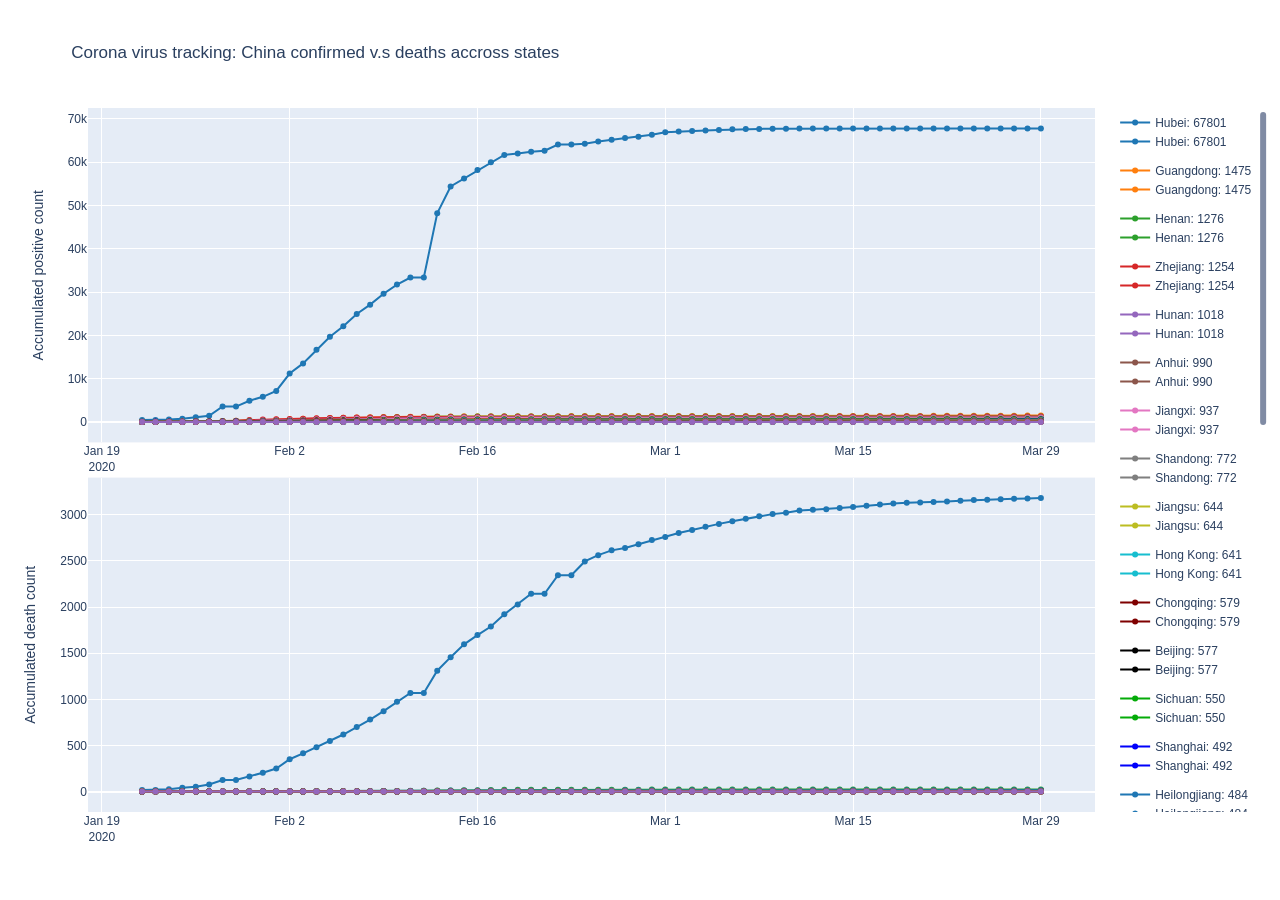
==== corona_china.html @ 97703d52 "New figures" ====
<html>
<head><meta charset="utf-8" /></head>
<body>
    <div>
        
                <script type="text/javascript">window.PlotlyConfig = {MathJaxConfig: 'local'};</script>
        <script type="text/javascript">/**
* plotly.js v1.52.2
* Copyright 2012-2020, Plotly, Inc.
* All rights reserved.
* Licensed under the MIT license
*/
!function(t){if("object"==typeof exports&&"undefined"!=typeof module)module.exports=t();else if("function"==typeof define&&define.amd)define([],t);else{("undefined"!=typeof window?window:"undefined"!=typeof global?global:"undefined"!=typeof self?self:this).Plotly=t()}}(function(){return function(){return function t(e,r,n){function a(o,s){if(!r[o]){if(!e[o]){var l="function"==typeof require&&require;if(!s&&l)return l(o,!0);if(i)return i(o,!0);var c=new Error("Cannot find module '"+o+"'");throw c.code="MODULE_NOT_FOUND",c}var u=r[o]={exports:{}};e[o][0].call(u.exports,function(t){return a(e[o][1][t]||t)},u,u.exports,t,e,r,n)}return r[o].exports}for(var i="function"==typeof require&&require,o=0;o<n.length;o++)a(n[o]);return a}}()({1:[function(t,e,r){"use strict";var n=t("../src/lib"),a={"X,X div":"direction:ltr;font-family:'Open Sans', verdana, arial, sans-serif;margin:0;padding:0;","X input,X button":"font-family:'Open Sans', verdana, arial, sans-serif;","X input:focus,X button:focus":"outline:none;","X a":"text-decoration:none;","X a:hover":"text-decoration:none;","X .crisp":"shape-rendering:crispEdges;","X .user-select-none":"-webkit-user-select:none;-moz-user-select:none;-ms-user-select:none;-o-user-select:none;user-select:none;","X svg":"overflow:hidden;","X svg a":"fill:#447adb;","X svg a:hover":"fill:#3c6dc5;","X .main-svg":"position:absolute;top:0;left:0;pointer-events:none;","X .main-svg .draglayer":"pointer-events:all;","X .cursor-default":"cursor:default;","X .cursor-pointer":"cursor:pointer;","X .cursor-crosshair":"cursor:crosshair;","X .cursor-move":"cursor:move;","X .cursor-col-resize":"cursor:col-resize;","X .cursor-row-resize":"cursor:row-resize;","X .cursor-ns-resize":"cursor:ns-resize;","X .cursor-ew-resize":"cursor:ew-resize;","X .cursor-sw-resize":"cursor:sw-resize;","X .cursor-s-resize":"cursor:s-resize;","X .cursor-se-resize":"cursor:se-resize;","X .cursor-w-resize":"cursor:w-resize;","X .cursor-e-resize":"cursor:e-resize;","X .cursor-nw-resize":"cursor:nw-resize;","X .cursor-n-resize":"cursor:n-resize;","X .cursor-ne-resize":"cursor:ne-resize;","X .cursor-grab":"cursor:-webkit-grab;cursor:grab;","X .modebar":"position:absolute;top:2px;right:2px;","X .ease-bg":"-webkit-transition:background-color 0.3s ease 0s;-moz-transition:background-color 0.3s ease 0s;-ms-transition:background-color 0.3s ease 0s;-o-transition:background-color 0.3s ease 0s;transition:background-color 0.3s ease 0s;","X .modebar--hover>:not(.watermark)":"opacity:0;-webkit-transition:opacity 0.3s ease 0s;-moz-transition:opacity 0.3s ease 0s;-ms-transition:opacity 0.3s ease 0s;-o-transition:opacity 0.3s ease 0s;transition:opacity 0.3s ease 0s;","X:hover .modebar--hover .modebar-group":"opacity:1;","X .modebar-group":"float:left;display:inline-block;box-sizing:border-box;padding-left:8px;position:relative;vertical-align:middle;white-space:nowrap;","X .modebar-btn":"position:relative;font-size:16px;padding:3px 4px;height:22px;cursor:pointer;line-height:normal;box-sizing:border-box;","X .modebar-btn svg":"position:relative;top:2px;","X .modebar.vertical":"display:flex;flex-direction:column;flex-wrap:wrap;align-content:flex-end;max-height:100%;","X .modebar.vertical svg":"top:-1px;","X .modebar.vertical .modebar-group":"display:block;float:none;padding-left:0px;padding-bottom:8px;","X .modebar.vertical .modebar-group .modebar-btn":"display:block;text-align:center;","X [data-title]:before,X [data-title]:after":"position:absolute;-webkit-transform:translate3d(0, 0, 0);-moz-transform:translate3d(0, 0, 0);-ms-transform:translate3d(0, 0, 0);-o-transform:translate3d(0, 0, 0);transform:translate3d(0, 0, 0);display:none;opacity:0;z-index:1001;pointer-events:none;top:110%;right:50%;","X [data-title]:hover:before,X [data-title]:hover:after":"display:block;opacity:1;","X [data-title]:before":"content:'';position:absolute;background:transparent;border:6px solid transparent;z-index:1002;margin-top:-12px;border-bottom-color:#69738a;margin-right:-6px;","X [data-title]:after":"content:attr(data-title);background:#69738a;color:white;padding:8px 10px;font-size:12px;line-height:12px;white-space:nowrap;margin-right:-18px;border-radius:2px;","X .vertical [data-title]:before,X .vertical [data-title]:after":"top:0%;right:200%;","X .vertical [data-title]:before":"border:6px solid transparent;border-left-color:#69738a;margin-top:8px;margin-right:-30px;","X .select-outline":"fill:none;stroke-width:1;shape-rendering:crispEdges;","X .select-outline-1":"stroke:white;","X .select-outline-2":"stroke:black;stroke-dasharray:2px 2px;",Y:"font-family:'Open Sans';position:fixed;top:50px;right:20px;z-index:10000;font-size:10pt;max-width:180px;","Y p":"margin:0;","Y .notifier-note":"min-width:180px;max-width:250px;border:1px solid #fff;z-index:3000;margin:0;background-color:#8c97af;background-color:rgba(140,151,175,0.9);color:#fff;padding:10px;overflow-wrap:break-word;word-wrap:break-word;-ms-hyphens:auto;-webkit-hyphens:auto;hyphens:auto;","Y .notifier-close":"color:#fff;opacity:0.8;float:right;padding:0 5px;background:none;border:none;font-size:20px;font-weight:bold;line-height:20px;","Y .notifier-close:hover":"color:#444;text-decoration:none;cursor:pointer;"};for(var i in a){var o=i.replace(/^,/," ,").replace(/X/g,".js-plotly-plot .plotly").replace(/Y/g,".plotly-notifier");n.addStyleRule(o,a[i])}},{"../src/lib":717}],2:[function(t,e,r){"use strict";e.exports=t("../src/transforms/aggregate")},{"../src/transforms/aggregate":1297}],3:[function(t,e,r){"use strict";e.exports=t("../src/traces/bar")},{"../src/traces/bar":864}],4:[function(t,e,r){"use strict";e.exports=t("../src/traces/barpolar")},{"../src/traces/barpolar":877}],5:[function(t,e,r){"use strict";e.exports=t("../src/traces/box")},{"../src/traces/box":887}],6:[function(t,e,r){"use strict";e.exports=t("../src/components/calendars")},{"../src/components/calendars":590}],7:[function(t,e,r){"use strict";e.exports=t("../src/traces/candlestick")},{"../src/traces/candlestick":896}],8:[function(t,e,r){"use strict";e.exports=t("../src/traces/carpet")},{"../src/traces/carpet":915}],9:[function(t,e,r){"use strict";e.exports=t("../src/traces/choropleth")},{"../src/traces/choropleth":929}],10:[function(t,e,r){"use strict";e.exports=t("../src/traces/choroplethmapbox")},{"../src/traces/choroplethmapbox":936}],11:[function(t,e,r){"use strict";e.exports=t("../src/traces/cone")},{"../src/traces/cone":942}],12:[function(t,e,r){"use strict";e.exports=t("../src/traces/contour")},{"../src/traces/contour":957}],13:[function(t,e,r){"use strict";e.exports=t("../src/traces/contourcarpet")},{"../src/traces/contourcarpet":968}],14:[function(t,e,r){"use strict";e.exports=t("../src/core")},{"../src/core":695}],15:[function(t,e,r){"use strict";e.exports=t("../src/traces/densitymapbox")},{"../src/traces/densitymapbox":976}],16:[function(t,e,r){"use strict";e.exports=t("../src/transforms/filter")},{"../src/transforms/filter":1298}],17:[function(t,e,r){"use strict";e.exports=t("../src/traces/funnel")},{"../src/traces/funnel":986}],18:[function(t,e,r){"use strict";e.exports=t("../src/traces/funnelarea")},{"../src/traces/funnelarea":995}],19:[function(t,e,r){"use strict";e.exports=t("../src/transforms/groupby")},{"../src/transforms/groupby":1299}],20:[function(t,e,r){"use strict";e.exports=t("../src/traces/heatmap")},{"../src/traces/heatmap":1008}],21:[function(t,e,r){"use strict";e.exports=t("../src/traces/heatmapgl")},{"../src/traces/heatmapgl":1017}],22:[function(t,e,r){"use strict";e.exports=t("../src/traces/histogram")},{"../src/traces/histogram":1029}],23:[function(t,e,r){"use strict";e.exports=t("../src/traces/histogram2d")},{"../src/traces/histogram2d":1035}],24:[function(t,e,r){"use strict";e.exports=t("../src/traces/histogram2dcontour")},{"../src/traces/histogram2dcontour":1039}],25:[function(t,e,r){"use strict";e.exports=t("../src/traces/image")},{"../src/traces/image":1046}],26:[function(t,e,r){"use strict";var n=t("./core");n.register([t("./bar"),t("./box"),t("./heatmap"),t("./histogram"),t("./histogram2d"),t("./histogram2dcontour"),t("./contour"),t("./scatterternary"),t("./violin"),t("./funnel"),t("./waterfall"),t("./image"),t("./pie"),t("./sunburst"),t("./treemap"),t("./funnelarea"),t("./scatter3d"),t("./surface"),t("./isosurface"),t("./volume"),t("./mesh3d"),t("./cone"),t("./streamtube"),t("./scattergeo"),t("./choropleth"),t("./scattergl"),t("./splom"),t("./pointcloud"),t("./heatmapgl"),t("./parcoords"),t("./parcats"),t("./scattermapbox"),t("./choroplethmapbox"),t("./densitymapbox"),t("./sankey"),t("./indicator"),t("./table"),t("./carpet"),t("./scattercarpet"),t("./contourcarpet"),t("./ohlc"),t("./candlestick"),t("./scatterpolar"),t("./scatterpolargl"),t("./barpolar")]),n.register([t("./aggregate"),t("./filter"),t("./groupby"),t("./sort")]),n.register([t("./calendars")]),e.exports=n},{"./aggregate":2,"./bar":3,"./barpolar":4,"./box":5,"./calendars":6,"./candlestick":7,"./carpet":8,"./choropleth":9,"./choroplethmapbox":10,"./cone":11,"./contour":12,"./contourcarpet":13,"./core":14,"./densitymapbox":15,"./filter":16,"./funnel":17,"./funnelarea":18,"./groupby":19,"./heatmap":20,"./heatmapgl":21,"./histogram":22,"./histogram2d":23,"./histogram2dcontour":24,"./image":25,"./indicator":27,"./isosurface":28,"./mesh3d":29,"./ohlc":30,"./parcats":31,"./parcoords":32,"./pie":33,"./pointcloud":34,"./sankey":35,"./scatter3d":36,"./scattercarpet":37,"./scattergeo":38,"./scattergl":39,"./scattermapbox":40,"./scatterpolar":41,"./scatterpolargl":42,"./scatterternary":43,"./sort":44,"./splom":45,"./streamtube":46,"./sunburst":47,"./surface":48,"./table":49,"./treemap":50,"./violin":51,"./volume":52,"./waterfall":53}],27:[function(t,e,r){"use strict";e.exports=t("../src/traces/indicator")},{"../src/traces/indicator":1054}],28:[function(t,e,r){"use strict";e.exports=t("../src/traces/isosurface")},{"../src/traces/isosurface":1060}],29:[function(t,e,r){"use strict";e.exports=t("../src/traces/mesh3d")},{"../src/traces/mesh3d":1065}],30:[function(t,e,r){"use strict";e.exports=t("../src/traces/ohlc")},{"../src/traces/ohlc":1070}],31:[function(t,e,r){"use strict";e.exports=t("../src/traces/parcats")},{"../src/traces/parcats":1079}],32:[function(t,e,r){"use strict";e.exports=t("../src/traces/parcoords")},{"../src/traces/parcoords":1089}],33:[function(t,e,r){"use strict";e.exports=t("../src/traces/pie")},{"../src/traces/pie":1100}],34:[function(t,e,r){"use strict";e.exports=t("../src/traces/pointcloud")},{"../src/traces/pointcloud":1109}],35:[function(t,e,r){"use strict";e.exports=t("../src/traces/sankey")},{"../src/traces/sankey":1115}],36:[function(t,e,r){"use strict";e.exports=t("../src/traces/scatter3d")},{"../src/traces/scatter3d":1152}],37:[function(t,e,r){"use strict";e.exports=t("../src/traces/scattercarpet")},{"../src/traces/scattercarpet":1159}],38:[function(t,e,r){"use strict";e.exports=t("../src/traces/scattergeo")},{"../src/traces/scattergeo":1167}],39:[function(t,e,r){"use strict";e.exports=t("../src/traces/scattergl")},{"../src/traces/scattergl":1180}],40:[function(t,e,r){"use strict";e.exports=t("../src/traces/scattermapbox")},{"../src/traces/scattermapbox":1190}],41:[function(t,e,r){"use strict";e.exports=t("../src/traces/scatterpolar")},{"../src/traces/scatterpolar":1198}],42:[function(t,e,r){"use strict";e.exports=t("../src/traces/scatterpolargl")},{"../src/traces/scatterpolargl":1205}],43:[function(t,e,r){"use strict";e.exports=t("../src/traces/scatterternary")},{"../src/traces/scatterternary":1213}],44:[function(t,e,r){"use strict";e.exports=t("../src/transforms/sort")},{"../src/transforms/sort":1301}],45:[function(t,e,r){"use strict";e.exports=t("../src/traces/splom")},{"../src/traces/splom":1222}],46:[function(t,e,r){"use strict";e.exports=t("../src/traces/streamtube")},{"../src/traces/streamtube":1230}],47:[function(t,e,r){"use strict";e.exports=t("../src/traces/sunburst")},{"../src/traces/sunburst":1238}],48:[function(t,e,r){"use strict";e.exports=t("../src/traces/surface")},{"../src/traces/surface":1247}],49:[function(t,e,r){"use strict";e.exports=t("../src/traces/table")},{"../src/traces/table":1255}],50:[function(t,e,r){"use strict";e.exports=t("../src/traces/treemap")},{"../src/traces/treemap":1264}],51:[function(t,e,r){"use strict";e.exports=t("../src/traces/violin")},{"../src/traces/violin":1276}],52:[function(t,e,r){"use strict";e.exports=t("../src/traces/volume")},{"../src/traces/volume":1284}],53:[function(t,e,r){"use strict";e.exports=t("../src/traces/waterfall")},{"../src/traces/waterfall":1292}],54:[function(t,e,r){"use strict";e.exports=function(t){var e=(t=t||{}).eye||[0,0,1],r=t.center||[0,0,0],s=t.up||[0,1,0],l=t.distanceLimits||[0,1/0],c=t.mode||"turntable",u=n(),h=a(),f=i();return u.setDistanceLimits(l[0],l[1]),u.lookAt(0,e,r,s),h.setDistanceLimits(l[0],l[1]),h.lookAt(0,e,r,s),f.setDistanceLimits(l[0],l[1]),f.lookAt(0,e,r,s),new o({turntable:u,orbit:h,matrix:f},c)};var n=t("turntable-camera-controller"),a=t("orbit-camera-controller"),i=t("matrix-camera-controller");function o(t,e){this._controllerNames=Object.keys(t),this._controllerList=this._controllerNames.map(function(e){return t[e]}),this._mode=e,this._active=t[e],this._active||(this._mode="turntable",this._active=t.turntable),this.modes=this._controllerNames,this.computedMatrix=this._active.computedMatrix,this.computedEye=this._active.computedEye,this.computedUp=this._active.computedUp,this.computedCenter=this._active.computedCenter,this.computedRadius=this._active.computedRadius}var s=o.prototype;[["flush",1],["idle",1],["lookAt",4],["rotate",4],["pan",4],["translate",4],["setMatrix",2],["setDistanceLimits",2],["setDistance",2]].forEach(function(t){for(var e=t[0],r=[],n=0;n<t[1];++n)r.push("a"+n);var a="var cc=this._controllerList;for(var i=0;i<cc.length;++i){cc[i]."+t[0]+"("+r.join()+")}";s[e]=Function.apply(null,r.concat(a))}),s.recalcMatrix=function(t){this._active.recalcMatrix(t)},s.getDistance=function(t){return this._active.getDistance(t)},s.getDistanceLimits=function(t){return this._active.getDistanceLimits(t)},s.lastT=function(){return this._active.lastT()},s.setMode=function(t){if(t!==this._mode){var e=this._controllerNames.indexOf(t);if(!(e<0)){var r=this._active,n=this._controllerList[e],a=Math.max(r.lastT(),n.lastT());r.recalcMatrix(a),n.setMatrix(a,r.computedMatrix),this._active=n,this._mode=t,this.computedMatrix=this._active.computedMatrix,this.computedEye=this._active.computedEye,this.computedUp=this._active.computedUp,this.computedCenter=this._active.computedCenter,this.computedRadius=this._active.computedRadius}}},s.getMode=function(){return this._mode}},{"matrix-camera-controller":435,"orbit-camera-controller":458,"turntable-camera-controller":541}],55:[function(t,e,r){var n,a;n=this,a=function(t,e,r,n,a){"use strict";function i(t){return t.target.depth}function o(t,e){return t.sourceLinks.length?t.depth:e-1}function s(t){return function(){return t}}a=a&&a.hasOwnProperty("default")?a.default:a;var l="function"==typeof Symbol&&"symbol"==typeof Symbol.iterator?function(t){return typeof t}:function(t){return t&&"function"==typeof Symbol&&t.constructor===Symbol&&t!==Symbol.prototype?"symbol":typeof t};function c(t,e){return h(t.source,e.source)||t.index-e.index}function u(t,e){return h(t.target,e.target)||t.index-e.index}function h(t,e){return t.partOfCycle===e.partOfCycle?t.y0-e.y0:"top"===t.circularLinkType||"bottom"===e.circularLinkType?-1:1}function f(t){return t.value}function p(t){return(t.y0+t.y1)/2}function d(t){return p(t.source)}function g(t){return p(t.target)}function v(t){return t.index}function m(t){return t.nodes}function y(t){return t.links}function x(t,e){var r=t.get(e);if(!r)throw new Error("missing: "+e);return r}function b(t,e){return e(t)}var _=25,w=10,k=.3;function T(t,e){var r=0,n=0;t.links.forEach(function(a){a.circular&&(a.source.circularLinkType||a.target.circularLinkType?a.circularLinkType=a.source.circularLinkType?a.source.circularLinkType:a.target.circularLinkType:a.circularLinkType=r<n?"top":"bottom","top"==a.circularLinkType?r+=1:n+=1,t.nodes.forEach(function(t){b(t,e)!=b(a.source,e)&&b(t,e)!=b(a.target,e)||(t.circularLinkType=a.circularLinkType)}))}),t.links.forEach(function(t){t.circular&&(t.source.circularLinkType==t.target.circularLinkType&&(t.circularLinkType=t.source.circularLinkType),Y(t,e)&&(t.circularLinkType=t.source.circularLinkType))})}function M(t){var e=Math.abs(t.y1-t.y0),r=Math.abs(t.target.x0-t.source.x1);return Math.atan(r/e)}function A(t,e){var r=0;t.sourceLinks.forEach(function(t){r=t.circular&&!Y(t,e)?r+1:r});var n=0;return t.targetLinks.forEach(function(t){n=t.circular&&!Y(t,e)?n+1:n}),r+n}function S(t){var e=t.source.sourceLinks,r=0;e.forEach(function(t){r=t.circular?r+1:r});var n=t.target.targetLinks,a=0;return n.forEach(function(t){a=t.circular?a+1:a}),!(r>1||a>1)}function E(t,e,r){return t.sort(C),t.forEach(function(n,a){var i,o,s=0;if(Y(n,r)&&S(n))n.circularPathData.verticalBuffer=s+n.width/2;else{for(var l=0;l<a;l++)if(i=t[a],o=t[l],!(i.source.column<o.target.column||i.target.column>o.source.column)){var c=t[l].circularPathData.verticalBuffer+t[l].width/2+e;s=c>s?c:s}n.circularPathData.verticalBuffer=s+n.width/2}}),t}function L(t,r,a,i){var o=e.min(t.links,function(t){return t.source.y0});t.links.forEach(function(t){t.circular&&(t.circularPathData={})}),E(t.links.filter(function(t){return"top"==t.circularLinkType}),r,i),E(t.links.filter(function(t){return"bottom"==t.circularLinkType}),r,i),t.links.forEach(function(e){if(e.circular){if(e.circularPathData.arcRadius=e.width+w,e.circularPathData.leftNodeBuffer=5,e.circularPathData.rightNodeBuffer=5,e.circularPathData.sourceWidth=e.source.x1-e.source.x0,e.circularPathData.sourceX=e.source.x0+e.circularPathData.sourceWidth,e.circularPathData.targetX=e.target.x0,e.circularPathData.sourceY=e.y0,e.circularPathData.targetY=e.y1,Y(e,i)&&S(e))e.circularPathData.leftSmallArcRadius=w+e.width/2,e.circularPathData.leftLargeArcRadius=w+e.width/2,e.circularPathData.rightSmallArcRadius=w+e.width/2,e.circularPathData.rightLargeArcRadius=w+e.width/2,"bottom"==e.circularLinkType?(e.circularPathData.verticalFullExtent=e.source.y1+_+e.circularPathData.verticalBuffer,e.circularPathData.verticalLeftInnerExtent=e.circularPathData.verticalFullExtent-e.circularPathData.leftLargeArcRadius,e.circularPathData.verticalRightInnerExtent=e.circularPathData.verticalFullExtent-e.circularPathData.rightLargeArcRadius):(e.circularPathData.verticalFullExtent=e.source.y0-_-e.circularPathData.verticalBuffer,e.circularPathData.verticalLeftInnerExtent=e.circularPathData.verticalFullExtent+e.circularPathData.leftLargeArcRadius,e.circularPathData.verticalRightInnerExtent=e.circularPathData.verticalFullExtent+e.circularPathData.rightLargeArcRadius);else{var s=e.source.column,l=e.circularLinkType,c=t.links.filter(function(t){return t.source.column==s&&t.circularLinkType==l});"bottom"==e.circularLinkType?c.sort(O):c.sort(P);var u=0;c.forEach(function(t,n){t.circularLinkID==e.circularLinkID&&(e.circularPathData.leftSmallArcRadius=w+e.width/2+u,e.circularPathData.leftLargeArcRadius=w+e.width/2+n*r+u),u+=t.width}),s=e.target.column,c=t.links.filter(function(t){return t.target.column==s&&t.circularLinkType==l}),"bottom"==e.circularLinkType?c.sort(I):c.sort(z),u=0,c.forEach(function(t,n){t.circularLinkID==e.circularLinkID&&(e.circularPathData.rightSmallArcRadius=w+e.width/2+u,e.circularPathData.rightLargeArcRadius=w+e.width/2+n*r+u),u+=t.width}),"bottom"==e.circularLinkType?(e.circularPathData.verticalFullExtent=Math.max(a,e.source.y1,e.target.y1)+_+e.circularPathData.verticalBuffer,e.circularPathData.verticalLeftInnerExtent=e.circularPathData.verticalFullExtent-e.circularPathData.leftLargeArcRadius,e.circularPathData.verticalRightInnerExtent=e.circularPathData.verticalFullExtent-e.circularPathData.rightLargeArcRadius):(e.circularPathData.verticalFullExtent=o-_-e.circularPathData.verticalBuffer,e.circularPathData.verticalLeftInnerExtent=e.circularPathData.verticalFullExtent+e.circularPathData.leftLargeArcRadius,e.circularPathData.verticalRightInnerExtent=e.circularPathData.verticalFullExtent+e.circularPathData.rightLargeArcRadius)}e.circularPathData.leftInnerExtent=e.circularPathData.sourceX+e.circularPathData.leftNodeBuffer,e.circularPathData.rightInnerExtent=e.circularPathData.targetX-e.circularPathData.rightNodeBuffer,e.circularPathData.leftFullExtent=e.circularPathData.sourceX+e.circularPathData.leftLargeArcRadius+e.circularPathData.leftNodeBuffer,e.circularPathData.rightFullExtent=e.circularPathData.targetX-e.circularPathData.rightLargeArcRadius-e.circularPathData.rightNodeBuffer}if(e.circular)e.path=function(t){var e="";e="top"==t.circularLinkType?"M"+t.circularPathData.sourceX+" "+t.circularPathData.sourceY+" L"+t.circularPathData.leftInnerExtent+" "+t.circularPathData.sourceY+" A"+t.circularPathData.leftLargeArcRadius+" "+t.circularPathData.leftSmallArcRadius+" 0 0 0 "+t.circularPathData.leftFullExtent+" "+(t.circularPathData.sourceY-t.circularPathData.leftSmallArcRadius)+" L"+t.circularPathData.leftFullExtent+" "+t.circularPathData.verticalLeftInnerExtent+" A"+t.circularPathData.leftLargeArcRadius+" "+t.circularPathData.leftLargeArcRadius+" 0 0 0 "+t.circularPathData.leftInnerExtent+" "+t.circularPathData.verticalFullExtent+" L"+t.circularPathData.rightInnerExtent+" "+t.circularPathData.verticalFullExtent+" A"+t.circularPathData.rightLargeArcRadius+" "+t.circularPathData.rightLargeArcRadius+" 0 0 0 "+t.circularPathData.rightFullExtent+" "+t.circularPathData.verticalRightInnerExtent+" L"+t.circularPathData.rightFullExtent+" "+(t.circularPathData.targetY-t.circularPathData.rightSmallArcRadius)+" A"+t.circularPathData.rightLargeArcRadius+" "+t.circularPathData.rightSmallArcRadius+" 0 0 0 "+t.circularPathData.rightInnerExtent+" "+t.circularPathData.targetY+" L"+t.circularPathData.targetX+" "+t.circularPathData.targetY:"M"+t.circularPathData.sourceX+" "+t.circularPathData.sourceY+" L"+t.circularPathData.leftInnerExtent+" "+t.circularPathData.sourceY+" A"+t.circularPathData.leftLargeArcRadius+" "+t.circularPathData.leftSmallArcRadius+" 0 0 1 "+t.circularPathData.leftFullExtent+" "+(t.circularPathData.sourceY+t.circularPathData.leftSmallArcRadius)+" L"+t.circularPathData.leftFullExtent+" "+t.circularPathData.verticalLeftInnerExtent+" A"+t.circularPathData.leftLargeArcRadius+" "+t.circularPathData.leftLargeArcRadius+" 0 0 1 "+t.circularPathData.leftInnerExtent+" "+t.circularPathData.verticalFullExtent+" L"+t.circularPathData.rightInnerExtent+" "+t.circularPathData.verticalFullExtent+" A"+t.circularPathData.rightLargeArcRadius+" "+t.circularPathData.rightLargeArcRadius+" 0 0 1 "+t.circularPathData.rightFullExtent+" "+t.circularPathData.verticalRightInnerExtent+" L"+t.circularPathData.rightFullExtent+" "+(t.circularPathData.targetY+t.circularPathData.rightSmallArcRadius)+" A"+t.circularPathData.rightLargeArcRadius+" "+t.circularPathData.rightSmallArcRadius+" 0 0 1 "+t.circularPathData.rightInnerExtent+" "+t.circularPathData.targetY+" L"+t.circularPathData.targetX+" "+t.circularPathData.targetY;return e}(e);else{var h=n.linkHorizontal().source(function(t){return[t.source.x0+(t.source.x1-t.source.x0),t.y0]}).target(function(t){return[t.target.x0,t.y1]});e.path=h(e)}})}function C(t,e){return D(t)==D(e)?"bottom"==t.circularLinkType?O(t,e):P(t,e):D(e)-D(t)}function P(t,e){return t.y0-e.y0}function O(t,e){return e.y0-t.y0}function z(t,e){return t.y1-e.y1}function I(t,e){return e.y1-t.y1}function D(t){return t.target.column-t.source.column}function R(t){return t.target.x0-t.source.x1}function F(t,e){var r=M(t),n=R(e)/Math.tan(r);return"up"==G(t)?t.y1+n:t.y1-n}function B(t,e){var r=M(t),n=R(e)/Math.tan(r);return"up"==G(t)?t.y1-n:t.y1+n}function N(t,e,r,n){t.links.forEach(function(a){if(!a.circular&&a.target.column-a.source.column>1){var i=a.source.column+1,o=a.target.column-1,s=1,l=o-i+1;for(s=1;i<=o;i++,s++)t.nodes.forEach(function(o){if(o.column==i){var c,u=s/(l+1),h=Math.pow(1-u,3),f=3*u*Math.pow(1-u,2),p=3*Math.pow(u,2)*(1-u),d=Math.pow(u,3),g=h*a.y0+f*a.y0+p*a.y1+d*a.y1,v=g-a.width/2,m=g+a.width/2;v>o.y0&&v<o.y1?(c=o.y1-v+10,c="bottom"==o.circularLinkType?c:-c,o=V(o,c,e,r),t.nodes.forEach(function(t){b(t,n)!=b(o,n)&&t.column==o.column&&j(o,t)&&V(t,c,e,r)})):m>o.y0&&m<o.y1?(c=m-o.y0+10,o=V(o,c,e,r),t.nodes.forEach(function(t){b(t,n)!=b(o,n)&&t.column==o.column&&t.y0<o.y1&&t.y1>o.y1&&V(t,c,e,r)})):v<o.y0&&m>o.y1&&(c=m-o.y0+10,o=V(o,c,e,r),t.nodes.forEach(function(t){b(t,n)!=b(o,n)&&t.column==o.column&&t.y0<o.y1&&t.y1>o.y1&&V(t,c,e,r)}))}})}})}function j(t,e){return t.y0>e.y0&&t.y0<e.y1||(t.y1>e.y0&&t.y1<e.y1||t.y0<e.y0&&t.y1>e.y1)}function V(t,e,r,n){return t.y0+e>=r&&t.y1+e<=n&&(t.y0=t.y0+e,t.y1=t.y1+e,t.targetLinks.forEach(function(t){t.y1=t.y1+e}),t.sourceLinks.forEach(function(t){t.y0=t.y0+e})),t}function U(t,e,r,n){t.nodes.forEach(function(a){n&&a.y+(a.y1-a.y0)>e&&(a.y=a.y-(a.y+(a.y1-a.y0)-e));var i=t.links.filter(function(t){return b(t.source,r)==b(a,r)}),o=i.length;o>1&&i.sort(function(t,e){if(!t.circular&&!e.circular){if(t.target.column==e.target.column)return t.y1-e.y1;if(!H(t,e))return t.y1-e.y1;if(t.target.column>e.target.column){var r=B(e,t);return t.y1-r}if(e.target.column>t.target.column)return B(t,e)-e.y1}return t.circular&&!e.circular?"top"==t.circularLinkType?-1:1:e.circular&&!t.circular?"top"==e.circularLinkType?1:-1:t.circular&&e.circular?t.circularLinkType===e.circularLinkType&&"top"==t.circularLinkType?t.target.column===e.target.column?t.target.y1-e.target.y1:e.target.column-t.target.column:t.circularLinkType===e.circularLinkType&&"bottom"==t.circularLinkType?t.target.column===e.target.column?e.target.y1-t.target.y1:t.target.column-e.target.column:"top"==t.circularLinkType?-1:1:void 0});var s=a.y0;i.forEach(function(t){t.y0=s+t.width/2,s+=t.width}),i.forEach(function(t,e){if("bottom"==t.circularLinkType){for(var r=e+1,n=0;r<o;r++)n+=i[r].width;t.y0=a.y1-n-t.width/2}})})}function q(t,e,r){t.nodes.forEach(function(e){var n=t.links.filter(function(t){return b(t.target,r)==b(e,r)}),a=n.length;a>1&&n.sort(function(t,e){if(!t.circular&&!e.circular){if(t.source.column==e.source.column)return t.y0-e.y0;if(!H(t,e))return t.y0-e.y0;if(e.source.column<t.source.column){var r=F(e,t);return t.y0-r}if(t.source.column<e.source.column)return F(t,e)-e.y0}return t.circular&&!e.circular?"top"==t.circularLinkType?-1:1:e.circular&&!t.circular?"top"==e.circularLinkType?1:-1:t.circular&&e.circular?t.circularLinkType===e.circularLinkType&&"top"==t.circularLinkType?t.source.column===e.source.column?t.source.y1-e.source.y1:t.source.column-e.source.column:t.circularLinkType===e.circularLinkType&&"bottom"==t.circularLinkType?t.source.column===e.source.column?t.source.y1-e.source.y1:e.source.column-t.source.column:"top"==t.circularLinkType?-1:1:void 0});var i=e.y0;n.forEach(function(t){t.y1=i+t.width/2,i+=t.width}),n.forEach(function(t,r){if("bottom"==t.circularLinkType){for(var i=r+1,o=0;i<a;i++)o+=n[i].width;t.y1=e.y1-o-t.width/2}})})}function H(t,e){return G(t)==G(e)}function G(t){return t.y0-t.y1>0?"up":"down"}function Y(t,e){return b(t.source,e)==b(t.target,e)}t.sankeyCircular=function(){var t,n,i=0,b=0,M=1,S=1,E=24,C=v,P=o,O=m,z=y,I=32,D=2,R=null;function F(){var o={nodes:O.apply(null,arguments),links:z.apply(null,arguments)};!function(t){t.nodes.forEach(function(t,e){t.index=e,t.sourceLinks=[],t.targetLinks=[]});var e=r.map(t.nodes,C);t.links.forEach(function(t,r){t.index=r;var n=t.source,a=t.target;"object"!==("undefined"==typeof n?"undefined":l(n))&&(n=t.source=x(e,n)),"object"!==("undefined"==typeof a?"undefined":l(a))&&(a=t.target=x(e,a)),n.sourceLinks.push(t),a.targetLinks.push(t)})}(o),function(t,e,r){var n=0;if(null===r){for(var i=[],o=0;o<t.links.length;o++){var s=t.links[o],l=s.source.index,c=s.target.index;i[l]||(i[l]=[]),i[c]||(i[c]=[]),-1===i[l].indexOf(c)&&i[l].push(c)}var u=a(i);u.sort(function(t,e){return t.length-e.length});var h={};for(o=0;o<u.length;o++){var f=u[o],p=f.slice(-2);h[p[0]]||(h[p[0]]={}),h[p[0]][p[1]]=!0}t.links.forEach(function(t){var e=t.target.index,r=t.source.index;e===r||h[r]&&h[r][e]?(t.circular=!0,t.circularLinkID=n,n+=1):t.circular=!1})}else t.links.forEach(function(t){t.source[r]<t.target[r]?t.circular=!1:(t.circular=!0,t.circularLinkID=n,n+=1)})}(o,0,R),function(t){t.nodes.forEach(function(t){t.partOfCycle=!1,t.value=Math.max(e.sum(t.sourceLinks,f),e.sum(t.targetLinks,f)),t.sourceLinks.forEach(function(e){e.circular&&(t.partOfCycle=!0,t.circularLinkType=e.circularLinkType)}),t.targetLinks.forEach(function(e){e.circular&&(t.partOfCycle=!0,t.circularLinkType=e.circularLinkType)})})}(o),function(t){var e,r,n;for(e=t.nodes,r=[],n=0;e.length;++n,e=r,r=[])e.forEach(function(t){t.depth=n,t.sourceLinks.forEach(function(t){r.indexOf(t.target)<0&&!t.circular&&r.push(t.target)})});for(e=t.nodes,r=[],n=0;e.length;++n,e=r,r=[])e.forEach(function(t){t.height=n,t.targetLinks.forEach(function(t){r.indexOf(t.source)<0&&!t.circular&&r.push(t.source)})});t.nodes.forEach(function(t){t.column=Math.floor(P.call(null,t,n))})}(o),T(o,C),function(a,o,s){var l=r.nest().key(function(t){return t.column}).sortKeys(e.ascending).entries(a.nodes).map(function(t){return t.values});(function(r){if(n){var o=1/0;l.forEach(function(t){var e=S*n/(t.length+1);o=e<o?e:o}),t=o}var s=e.min(l,function(r){return(S-b-(r.length-1)*t)/e.sum(r,f)});s*=k,a.links.forEach(function(t){t.width=t.value*s});var c=function(t){var r=0,n=0,a=0,i=0,o=e.max(t.nodes,function(t){return t.column});return t.links.forEach(function(t){t.circular&&("top"==t.circularLinkType?r+=t.width:n+=t.width,0==t.target.column&&(i+=t.width),t.source.column==o&&(a+=t.width))}),{top:r=r>0?r+_+w:r,bottom:n=n>0?n+_+w:n,left:i=i>0?i+_+w:i,right:a=a>0?a+_+w:a}}(a),u=function(t,r){var n=e.max(t.nodes,function(t){return t.column}),a=M-i,o=S-b,s=a+r.right+r.left,l=o+r.top+r.bottom,c=a/s,u=o/l;return i=i*c+r.left,M=0==r.right?M:M*c,b=b*u+r.top,S*=u,t.nodes.forEach(function(t){t.x0=i+t.column*((M-i-E)/n),t.x1=t.x0+E}),u}(a,c);s*=u,a.links.forEach(function(t){t.width=t.value*s}),l.forEach(function(t){var e=t.length;t.forEach(function(t,n){t.depth==l.length-1&&1==e?(t.y0=S/2-t.value*s,t.y1=t.y0+t.value*s):0==t.depth&&1==e?(t.y0=S/2-t.value*s,t.y1=t.y0+t.value*s):t.partOfCycle?0==A(t,r)?(t.y0=S/2+n,t.y1=t.y0+t.value*s):"top"==t.circularLinkType?(t.y0=b+n,t.y1=t.y0+t.value*s):(t.y0=S-t.value*s-n,t.y1=t.y0+t.value*s):0==c.top||0==c.bottom?(t.y0=(S-b)/e*n,t.y1=t.y0+t.value*s):(t.y0=(S-b)/2-e/2+n,t.y1=t.y0+t.value*s)})})})(s),m();for(var c=1,u=o;u>0;--u)v(c*=.99,s),m();function v(t,r){var n=l.length;l.forEach(function(a){var i=a.length,o=a[0].depth;a.forEach(function(a){var s;if(a.sourceLinks.length||a.targetLinks.length)if(a.partOfCycle&&A(a,r)>0);else if(0==o&&1==i)s=a.y1-a.y0,a.y0=S/2-s/2,a.y1=S/2+s/2;else if(o==n-1&&1==i)s=a.y1-a.y0,a.y0=S/2-s/2,a.y1=S/2+s/2;else{var l=e.mean(a.sourceLinks,g),c=e.mean(a.targetLinks,d),u=((l&&c?(l+c)/2:l||c)-p(a))*t;a.y0+=u,a.y1+=u}})})}function m(){l.forEach(function(e){var r,n,a,i=b,o=e.length;for(e.sort(h),a=0;a<o;++a)r=e[a],(n=i-r.y0)>0&&(r.y0+=n,r.y1+=n),i=r.y1+t;if((n=i-t-S)>0)for(i=r.y0-=n,r.y1-=n,a=o-2;a>=0;--a)r=e[a],(n=r.y1+t-i)>0&&(r.y0-=n,r.y1-=n),i=r.y0})}}(o,I,C),B(o);for(var s=0;s<4;s++)U(o,S,C),q(o,0,C),N(o,b,S,C),U(o,S,C),q(o,0,C);return function(t,r,n){var a=t.nodes,i=t.links,o=!1,s=!1;if(i.forEach(function(t){"top"==t.circularLinkType?o=!0:"bottom"==t.circularLinkType&&(s=!0)}),0==o||0==s){var l=e.min(a,function(t){return t.y0}),c=e.max(a,function(t){return t.y1}),u=c-l,h=n-r,f=h/u;a.forEach(function(t){var e=(t.y1-t.y0)*f;t.y0=(t.y0-l)*f,t.y1=t.y0+e}),i.forEach(function(t){t.y0=(t.y0-l)*f,t.y1=(t.y1-l)*f,t.width=t.width*f})}}(o,b,S),L(o,D,S,C),o}function B(t){t.nodes.forEach(function(t){t.sourceLinks.sort(u),t.targetLinks.sort(c)}),t.nodes.forEach(function(t){var e=t.y0,r=e,n=t.y1,a=n;t.sourceLinks.forEach(function(t){t.circular?(t.y0=n-t.width/2,n-=t.width):(t.y0=e+t.width/2,e+=t.width)}),t.targetLinks.forEach(function(t){t.circular?(t.y1=a-t.width/2,a-=t.width):(t.y1=r+t.width/2,r+=t.width)})})}return F.nodeId=function(t){return arguments.length?(C="function"==typeof t?t:s(t),F):C},F.nodeAlign=function(t){return arguments.length?(P="function"==typeof t?t:s(t),F):P},F.nodeWidth=function(t){return arguments.length?(E=+t,F):E},F.nodePadding=function(e){return arguments.length?(t=+e,F):t},F.nodes=function(t){return arguments.length?(O="function"==typeof t?t:s(t),F):O},F.links=function(t){return arguments.length?(z="function"==typeof t?t:s(t),F):z},F.size=function(t){return arguments.length?(i=b=0,M=+t[0],S=+t[1],F):[M-i,S-b]},F.extent=function(t){return arguments.length?(i=+t[0][0],M=+t[1][0],b=+t[0][1],S=+t[1][1],F):[[i,b],[M,S]]},F.iterations=function(t){return arguments.length?(I=+t,F):I},F.circularLinkGap=function(t){return arguments.length?(D=+t,F):D},F.nodePaddingRatio=function(t){return arguments.length?(n=+t,F):n},F.sortNodes=function(t){return arguments.length?(R=t,F):R},F.update=function(t){return T(t,C),B(t),t.links.forEach(function(t){t.circular&&(t.circularLinkType=t.y0+t.y1<S?"top":"bottom",t.source.circularLinkType=t.circularLinkType,t.target.circularLinkType=t.circularLinkType)}),U(t,S,C,!1),q(t,0,C),L(t,D,S,C),t},F},t.sankeyCenter=function(t){return t.targetLinks.length?t.depth:t.sourceLinks.length?e.min(t.sourceLinks,i)-1:0},t.sankeyLeft=function(t){return t.depth},t.sankeyRight=function(t,e){return e-1-t.height},t.sankeyJustify=o,Object.defineProperty(t,"__esModule",{value:!0})},"object"==typeof r&&"undefined"!=typeof e?a(r,t("d3-array"),t("d3-collection"),t("d3-shape"),t("elementary-circuits-directed-graph")):a(n.d3=n.d3||{},n.d3,n.d3,n.d3,null)},{"d3-array":154,"d3-collection":155,"d3-shape":163,"elementary-circuits-directed-graph":175}],56:[function(t,e,r){var n,a;n=this,a=function(t,e,r,n){"use strict";function a(t){return t.target.depth}function i(t,e){return t.sourceLinks.length?t.depth:e-1}function o(t){return function(){return t}}function s(t,e){return c(t.source,e.source)||t.index-e.index}function l(t,e){return c(t.target,e.target)||t.index-e.index}function c(t,e){return t.y0-e.y0}function u(t){return t.value}function h(t){return(t.y0+t.y1)/2}function f(t){return h(t.source)*t.value}function p(t){return h(t.target)*t.value}function d(t){return t.index}function g(t){return t.nodes}function v(t){return t.links}function m(t,e){var r=t.get(e);if(!r)throw new Error("missing: "+e);return r}function y(t){return[t.source.x1,t.y0]}function x(t){return[t.target.x0,t.y1]}t.sankey=function(){var t=0,n=0,a=1,y=1,x=24,b=8,_=d,w=i,k=g,T=v,M=32,A=2/3;function S(){var i={nodes:k.apply(null,arguments),links:T.apply(null,arguments)};return function(t){t.nodes.forEach(function(t,e){t.index=e,t.sourceLinks=[],t.targetLinks=[]});var e=r.map(t.nodes,_);t.links.forEach(function(t,r){t.index=r;var n=t.source,a=t.target;"object"!=typeof n&&(n=t.source=m(e,n)),"object"!=typeof a&&(a=t.target=m(e,a)),n.sourceLinks.push(t),a.targetLinks.push(t)})}(i),function(t){t.nodes.forEach(function(t){t.value=Math.max(e.sum(t.sourceLinks,u),e.sum(t.targetLinks,u))})}(i),function(e){var r,n,i;for(r=e.nodes,n=[],i=0;r.length;++i,r=n,n=[])r.forEach(function(t){t.depth=i,t.sourceLinks.forEach(function(t){n.indexOf(t.target)<0&&n.push(t.target)})});for(r=e.nodes,n=[],i=0;r.length;++i,r=n,n=[])r.forEach(function(t){t.height=i,t.targetLinks.forEach(function(t){n.indexOf(t.source)<0&&n.push(t.source)})});var o=(a-t-x)/(i-1);e.nodes.forEach(function(e){e.x1=(e.x0=t+Math.max(0,Math.min(i-1,Math.floor(w.call(null,e,i))))*o)+x})}(i),function(t){var a=r.nest().key(function(t){return t.x0}).sortKeys(e.ascending).entries(t.nodes).map(function(t){return t.values});(function(){var r=e.max(a,function(t){return t.length}),i=A*(y-n)/(r-1);b>i&&(b=i);var o=e.min(a,function(t){return(y-n-(t.length-1)*b)/e.sum(t,u)});a.forEach(function(t){t.forEach(function(t,e){t.y1=(t.y0=e)+t.value*o})}),t.links.forEach(function(t){t.width=t.value*o})})(),d();for(var i=1,o=M;o>0;--o)l(i*=.99),d(),s(i),d();function s(t){a.forEach(function(r){r.forEach(function(r){if(r.targetLinks.length){var n=(e.sum(r.targetLinks,f)/e.sum(r.targetLinks,u)-h(r))*t;r.y0+=n,r.y1+=n}})})}function l(t){a.slice().reverse().forEach(function(r){r.forEach(function(r){if(r.sourceLinks.length){var n=(e.sum(r.sourceLinks,p)/e.sum(r.sourceLinks,u)-h(r))*t;r.y0+=n,r.y1+=n}})})}function d(){a.forEach(function(t){var e,r,a,i=n,o=t.length;for(t.sort(c),a=0;a<o;++a)e=t[a],(r=i-e.y0)>0&&(e.y0+=r,e.y1+=r),i=e.y1+b;if((r=i-b-y)>0)for(i=e.y0-=r,e.y1-=r,a=o-2;a>=0;--a)e=t[a],(r=e.y1+b-i)>0&&(e.y0-=r,e.y1-=r),i=e.y0})}}(i),E(i),i}function E(t){t.nodes.forEach(function(t){t.sourceLinks.sort(l),t.targetLinks.sort(s)}),t.nodes.forEach(function(t){var e=t.y0,r=e;t.sourceLinks.forEach(function(t){t.y0=e+t.width/2,e+=t.width}),t.targetLinks.forEach(function(t){t.y1=r+t.width/2,r+=t.width})})}return S.update=function(t){return E(t),t},S.nodeId=function(t){return arguments.length?(_="function"==typeof t?t:o(t),S):_},S.nodeAlign=function(t){return arguments.length?(w="function"==typeof t?t:o(t),S):w},S.nodeWidth=function(t){return arguments.length?(x=+t,S):x},S.nodePadding=function(t){return arguments.length?(b=+t,S):b},S.nodes=function(t){return arguments.length?(k="function"==typeof t?t:o(t),S):k},S.links=function(t){return arguments.length?(T="function"==typeof t?t:o(t),S):T},S.size=function(e){return arguments.length?(t=n=0,a=+e[0],y=+e[1],S):[a-t,y-n]},S.extent=function(e){return arguments.length?(t=+e[0][0],a=+e[1][0],n=+e[0][1],y=+e[1][1],S):[[t,n],[a,y]]},S.iterations=function(t){return arguments.length?(M=+t,S):M},S},t.sankeyCenter=function(t){return t.targetLinks.length?t.depth:t.sourceLinks.length?e.min(t.sourceLinks,a)-1:0},t.sankeyLeft=function(t){return t.depth},t.sankeyRight=function(t,e){return e-1-t.height},t.sankeyJustify=i,t.sankeyLinkHorizontal=function(){return n.linkHorizontal().source(y).target(x)},Object.defineProperty(t,"__esModule",{value:!0})},"object"==typeof r&&"undefined"!=typeof e?a(r,t("d3-array"),t("d3-collection"),t("d3-shape")):a(n.d3=n.d3||{},n.d3,n.d3,n.d3)},{"d3-array":154,"d3-collection":155,"d3-shape":163}],57:[function(t,e,r){"use strict";Object.defineProperty(r,"__esModule",{value:!0});var n=t("@turf/meta"),a=6378137;function i(t){var e=0;if(t&&t.length>0){e+=Math.abs(o(t[0]));for(var r=1;r<t.length;r++)e-=Math.abs(o(t[r]))}return e}function o(t){var e,r,n,i,o,l,c=0,u=t.length;if(u>2){for(l=0;l<u;l++)l===u-2?(n=u-2,i=u-1,o=0):l===u-1?(n=u-1,i=0,o=1):(n=l,i=l+1,o=l+2),e=t[n],r=t[i],c+=(s(t[o][0])-s(e[0]))*Math.sin(s(r[1]));c=c*a*a/2}return c}function s(t){return t*Math.PI/180}r.default=function(t){return n.geomReduce(t,function(t,e){return t+function(t){var e,r=0;switch(t.type){case"Polygon":return i(t.coordinates);case"MultiPolygon":for(e=0;e<t.coordinates.length;e++)r+=i(t.coordinates[e]);return r;case"Point":case"MultiPoint":case"LineString":case"MultiLineString":return 0}return 0}(e)},0)}},{"@turf/meta":61}],58:[function(t,e,r){"use strict";Object.defineProperty(r,"__esModule",{value:!0});var n=t("@turf/meta");r.default=function(t){var e=[1/0,1/0,-1/0,-1/0];return n.coordEach(t,function(t){e[0]>t[0]&&(e[0]=t[0]),e[1]>t[1]&&(e[1]=t[1]),e[2]<t[0]&&(e[2]=t[0]),e[3]<t[1]&&(e[3]=t[1])}),e}},{"@turf/meta":61}],59:[function(t,e,r){"use strict";Object.defineProperty(r,"__esModule",{value:!0});var n=t("@turf/meta"),a=t("@turf/helpers");r.default=function(t,e){void 0===e&&(e={});var r=0,i=0,o=0;return n.coordEach(t,function(t){r+=t[0],i+=t[1],o++}),a.point([r/o,i/o],e.properties)}},{"@turf/helpers":60,"@turf/meta":61}],60:[function(t,e,r){"use strict";function n(t,e,r){void 0===r&&(r={});var n={type:"Feature"};return(0===r.id||r.id)&&(n.id=r.id),r.bbox&&(n.bbox=r.bbox),n.properties=e||{},n.geometry=t,n}function a(t,e,r){return void 0===r&&(r={}),n({type:"Point",coordinates:t},e,r)}function i(t,e,r){void 0===r&&(r={});for(var a=0,i=t;a<i.length;a++){var o=i[a];if(o.length<4)throw new Error("Each LinearRing of a Polygon must have 4 or more Positions.");for(var s=0;s<o[o.length-1].length;s++)if(o[o.length-1][s]!==o[0][s])throw new Error("First and last Position are not equivalent.")}return n({type:"Polygon",coordinates:t},e,r)}function o(t,e,r){if(void 0===r&&(r={}),t.length<2)throw new Error("coordinates must be an array of two or more positions");return n({type:"LineString",coordinates:t},e,r)}function s(t,e){void 0===e&&(e={});var r={type:"FeatureCollection"};return e.id&&(r.id=e.id),e.bbox&&(r.bbox=e.bbox),r.features=t,r}function l(t,e,r){return void 0===r&&(r={}),n({type:"MultiLineString",coordinates:t},e,r)}function c(t,e,r){return void 0===r&&(r={}),n({type:"MultiPoint",coordinates:t},e,r)}function u(t,e,r){return void 0===r&&(r={}),n({type:"MultiPolygon",coordinates:t},e,r)}function h(t,e){void 0===e&&(e="kilometers");var n=r.factors[e];if(!n)throw new Error(e+" units is invalid");return t*n}function f(t,e){void 0===e&&(e="kilometers");var n=r.factors[e];if(!n)throw new Error(e+" units is invalid");return t/n}function p(t){return 180*(t%(2*Math.PI))/Math.PI}function d(t){return!isNaN(t)&&null!==t&&!Array.isArray(t)&&!/^\s*$/.test(t)}Object.defineProperty(r,"__esModule",{value:!0}),r.earthRadius=6371008.8,r.factors={centimeters:100*r.earthRadius,centimetres:100*r.earthRadius,degrees:r.earthRadius/111325,feet:3.28084*r.earthRadius,inches:39.37*r.earthRadius,kilometers:r.earthRadius/1e3,kilometres:r.earthRadius/1e3,meters:r.earthRadius,metres:r.earthRadius,miles:r.earthRadius/1609.344,millimeters:1e3*r.earthRadius,millimetres:1e3*r.earthRadius,nauticalmiles:r.earthRadius/1852,radians:1,yards:r.earthRadius/1.0936},r.unitsFactors={centimeters:100,centimetres:100,degrees:1/111325,feet:3.28084,inches:39.37,kilometers:.001,kilometres:.001,meters:1,metres:1,miles:1/1609.344,millimeters:1e3,millimetres:1e3,nauticalmiles:1/1852,radians:1/r.earthRadius,yards:1/1.0936},r.areaFactors={acres:247105e-9,centimeters:1e4,centimetres:1e4,feet:10.763910417,inches:1550.003100006,kilometers:1e-6,kilometres:1e-6,meters:1,metres:1,miles:3.86e-7,millimeters:1e6,millimetres:1e6,yards:1.195990046},r.feature=n,r.geometry=function(t,e,r){switch(void 0===r&&(r={}),t){case"Point":return a(e).geometry;case"LineString":return o(e).geometry;case"Polygon":return i(e).geometry;case"MultiPoint":return c(e).geometry;case"MultiLineString":return l(e).geometry;case"MultiPolygon":return u(e).geometry;default:throw new Error(t+" is invalid")}},r.point=a,r.points=function(t,e,r){return void 0===r&&(r={}),s(t.map(function(t){return a(t,e)}),r)},r.polygon=i,r.polygons=function(t,e,r){return void 0===r&&(r={}),s(t.map(function(t){return i(t,e)}),r)},r.lineString=o,r.lineStrings=function(t,e,r){return void 0===r&&(r={}),s(t.map(function(t){return o(t,e)}),r)},r.featureCollection=s,r.multiLineString=l,r.multiPoint=c,r.multiPolygon=u,r.geometryCollection=function(t,e,r){return void 0===r&&(r={}),n({type:"GeometryCollection",geometries:t},e,r)},r.round=function(t,e){if(void 0===e&&(e=0),e&&!(e>=0))throw new Error("precision must be a positive number");var r=Math.pow(10,e||0);return Math.round(t*r)/r},r.radiansToLength=h,r.lengthToRadians=f,r.lengthToDegrees=function(t,e){return p(f(t,e))},r.bearingToAzimuth=function(t){var e=t%360;return e<0&&(e+=360),e},r.radiansToDegrees=p,r.degreesToRadians=function(t){return t%360*Math.PI/180},r.convertLength=function(t,e,r){if(void 0===e&&(e="kilometers"),void 0===r&&(r="kilometers"),!(t>=0))throw new Error("length must be a positive number");return h(f(t,e),r)},r.convertArea=function(t,e,n){if(void 0===e&&(e="meters"),void 0===n&&(n="kilometers"),!(t>=0))throw new Error("area must be a positive number");var a=r.areaFactors[e];if(!a)throw new Error("invalid original units");var i=r.areaFactors[n];if(!i)throw new Error("invalid final units");return t/a*i},r.isNumber=d,r.isObject=function(t){return!!t&&t.constructor===Object},r.validateBBox=function(t){if(!t)throw new Error("bbox is required");if(!Array.isArray(t))throw new Error("bbox must be an Array");if(4!==t.length&&6!==t.length)throw new Error("bbox must be an Array of 4 or 6 numbers");t.forEach(function(t){if(!d(t))throw new Error("bbox must only contain numbers")})},r.validateId=function(t){if(!t)throw new Error("id is required");if(-1===["string","number"].indexOf(typeof t))throw new Error("id must be a number or a string")},r.radians2degrees=function(){throw new Error("method has been renamed to `radiansToDegrees`")},r.degrees2radians=function(){throw new Error("method has been renamed to `degreesToRadians`")},r.distanceToDegrees=function(){throw new Error("method has been renamed to `lengthToDegrees`")},r.distanceToRadians=function(){throw new Error("method has been renamed to `lengthToRadians`")},r.radiansToDistance=function(){throw new Error("method has been renamed to `radiansToLength`")},r.bearingToAngle=function(){throw new Error("method has been renamed to `bearingToAzimuth`")},r.convertDistance=function(){throw new Error("method has been renamed to `convertLength`")}},{}],61:[function(t,e,r){"use strict";Object.defineProperty(r,"__esModule",{value:!0});var n=t("@turf/helpers");function a(t,e,r){if(null!==t)for(var n,i,o,s,l,c,u,h,f=0,p=0,d=t.type,g="FeatureCollection"===d,v="Feature"===d,m=g?t.features.length:1,y=0;y<m;y++){l=(h=!!(u=g?t.features[y].geometry:v?t.geometry:t)&&"GeometryCollection"===u.type)?u.geometries.length:1;for(var x=0;x<l;x++){var b=0,_=0;if(null!==(s=h?u.geometries[x]:u)){c=s.coordinates;var w=s.type;switch(f=!r||"Polygon"!==w&&"MultiPolygon"!==w?0:1,w){case null:break;case"Point":if(!1===e(c,p,y,b,_))return!1;p++,b++;break;case"LineString":case"MultiPoint":for(n=0;n<c.length;n++){if(!1===e(c[n],p,y,b,_))return!1;p++,"MultiPoint"===w&&b++}"LineString"===w&&b++;break;case"Polygon":case"MultiLineString":for(n=0;n<c.length;n++){for(i=0;i<c[n].length-f;i++){if(!1===e(c[n][i],p,y,b,_))return!1;p++}"MultiLineString"===w&&b++,"Polygon"===w&&_++}"Polygon"===w&&b++;break;case"MultiPolygon":for(n=0;n<c.length;n++){for(_=0,i=0;i<c[n].length;i++){for(o=0;o<c[n][i].length-f;o++){if(!1===e(c[n][i][o],p,y,b,_))return!1;p++}_++}b++}break;case"GeometryCollection":for(n=0;n<s.geometries.length;n++)if(!1===a(s.geometries[n],e,r))return!1;break;default:throw new Error("Unknown Geometry Type")}}}}}function i(t,e){var r;switch(t.type){case"FeatureCollection":for(r=0;r<t.features.length&&!1!==e(t.features[r].properties,r);r++);break;case"Feature":e(t.properties,0)}}function o(t,e){if("Feature"===t.type)e(t,0);else if("FeatureCollection"===t.type)for(var r=0;r<t.features.length&&!1!==e(t.features[r],r);r++);}function s(t,e){var r,n,a,i,o,s,l,c,u,h,f=0,p="FeatureCollection"===t.type,d="Feature"===t.type,g=p?t.features.length:1;for(r=0;r<g;r++){for(s=p?t.features[r].geometry:d?t.geometry:t,c=p?t.features[r].properties:d?t.properties:{},u=p?t.features[r].bbox:d?t.bbox:void 0,h=p?t.features[r].id:d?t.id:void 0,o=(l=!!s&&"GeometryCollection"===s.type)?s.geometries.length:1,a=0;a<o;a++)if(null!==(i=l?s.geometries[a]:s))switch(i.type){case"Point":case"LineString":case"MultiPoint":case"Polygon":case"MultiLineString":case"MultiPolygon":if(!1===e(i,f,c,u,h))return!1;break;case"GeometryCollection":for(n=0;n<i.geometries.length;n++)if(!1===e(i.geometries[n],f,c,u,h))return!1;break;default:throw new Error("Unknown Geometry Type")}else if(!1===e(null,f,c,u,h))return!1;f++}}function l(t,e){s(t,function(t,r,a,i,o){var s,l=null===t?null:t.type;switch(l){case null:case"Point":case"LineString":case"Polygon":return!1!==e(n.feature(t,a,{bbox:i,id:o}),r,0)&&void 0}switch(l){case"MultiPoint":s="Point";break;case"MultiLineString":s="LineString";break;case"MultiPolygon":s="Polygon"}for(var c=0;c<t.coordinates.length;c++){var u={type:s,coordinates:t.coordinates[c]};if(!1===e(n.feature(u,a),r,c))return!1}})}function c(t,e){l(t,function(t,r,i){var o=0;if(t.geometry){var s=t.geometry.type;if("Point"!==s&&"MultiPoint"!==s){var l,c=0,u=0,h=0;return!1!==a(t,function(a,s,f,p,d){if(void 0===l||r>c||p>u||d>h)return l=a,c=r,u=p,h=d,void(o=0);var g=n.lineString([l,a],t.properties);if(!1===e(g,r,i,d,o))return!1;o++,l=a})&&void 0}}})}function u(t,e){if(!t)throw new Error("geojson is required");l(t,function(t,r,a){if(null!==t.geometry){var i=t.geometry.type,o=t.geometry.coordinates;switch(i){case"LineString":if(!1===e(t,r,a,0,0))return!1;break;case"Polygon":for(var s=0;s<o.length;s++)if(!1===e(n.lineString(o[s],t.properties),r,a,s))return!1}}})}r.coordEach=a,r.coordReduce=function(t,e,r,n){var i=r;return a(t,function(t,n,a,o,s){i=0===n&&void 0===r?t:e(i,t,n,a,o,s)},n),i},r.propEach=i,r.propReduce=function(t,e,r){var n=r;return i(t,function(t,a){n=0===a&&void 0===r?t:e(n,t,a)}),n},r.featureEach=o,r.featureReduce=function(t,e,r){var n=r;return o(t,function(t,a){n=0===a&&void 0===r?t:e(n,t,a)}),n},r.coordAll=function(t){var e=[];return a(t,function(t){e.push(t)}),e},r.geomEach=s,r.geomReduce=function(t,e,r){var n=r;return s(t,function(t,a,i,o,s){n=0===a&&void 0===r?t:e(n,t,a,i,o,s)}),n},r.flattenEach=l,r.flattenReduce=function(t,e,r){var n=r;return l(t,function(t,a,i){n=0===a&&0===i&&void 0===r?t:e(n,t,a,i)}),n},r.segmentEach=c,r.segmentReduce=function(t,e,r){var n=r,a=!1;return c(t,function(t,i,o,s,l){n=!1===a&&void 0===r?t:e(n,t,i,o,s,l),a=!0}),n},r.lineEach=u,r.lineReduce=function(t,e,r){var n=r;return u(t,function(t,a,i,o){n=0===a&&void 0===r?t:e(n,t,a,i,o)}),n},r.findSegment=function(t,e){if(e=e||{},!n.isObject(e))throw new Error("options is invalid");var r,a=e.featureIndex||0,i=e.multiFeatureIndex||0,o=e.geometryIndex||0,s=e.segmentIndex||0,l=e.properties;switch(t.type){case"FeatureCollection":a<0&&(a=t.features.length+a),l=l||t.features[a].properties,r=t.features[a].geometry;break;case"Feature":l=l||t.properties,r=t.geometry;break;case"Point":case"MultiPoint":return null;case"LineString":case"Polygon":case"MultiLineString":case"MultiPolygon":r=t;break;default:throw new Error("geojson is invalid")}if(null===r)return null;var c=r.coordinates;switch(r.type){case"Point":case"MultiPoint":return null;case"LineString":return s<0&&(s=c.length+s-1),n.lineString([c[s],c[s+1]],l,e);case"Polygon":return o<0&&(o=c.length+o),s<0&&(s=c[o].length+s-1),n.lineString([c[o][s],c[o][s+1]],l,e);case"MultiLineString":return i<0&&(i=c.length+i),s<0&&(s=c[i].length+s-1),n.lineString([c[i][s],c[i][s+1]],l,e);case"MultiPolygon":return i<0&&(i=c.length+i),o<0&&(o=c[i].length+o),s<0&&(s=c[i][o].length-s-1),n.lineString([c[i][o][s],c[i][o][s+1]],l,e)}throw new Error("geojson is invalid")},r.findPoint=function(t,e){if(e=e||{},!n.isObject(e))throw new Error("options is invalid");var r,a=e.featureIndex||0,i=e.multiFeatureIndex||0,o=e.geometryIndex||0,s=e.coordIndex||0,l=e.properties;switch(t.type){case"FeatureCollection":a<0&&(a=t.features.length+a),l=l||t.features[a].properties,r=t.features[a].geometry;break;case"Feature":l=l||t.properties,r=t.geometry;break;case"Point":case"MultiPoint":return null;case"LineString":case"Polygon":case"MultiLineString":case"MultiPolygon":r=t;break;default:throw new Error("geojson is invalid")}if(null===r)return null;var c=r.coordinates;switch(r.type){case"Point":return n.point(c,l,e);case"MultiPoint":return i<0&&(i=c.length+i),n.point(c[i],l,e);case"LineString":return s<0&&(s=c.length+s),n.point(c[s],l,e);case"Polygon":return o<0&&(o=c.length+o),s<0&&(s=c[o].length+s),n.point(c[o][s],l,e);case"MultiLineString":return i<0&&(i=c.length+i),s<0&&(s=c[i].length+s),n.point(c[i][s],l,e);case"MultiPolygon":return i<0&&(i=c.length+i),o<0&&(o=c[i].length+o),s<0&&(s=c[i][o].length-s),n.point(c[i][o][s],l,e)}throw new Error("geojson is invalid")}},{"@turf/helpers":60}],62:[function(t,e,r){"use strict";var n="undefined"==typeof WeakMap?t("weak-map"):WeakMap,a=t("gl-buffer"),i=t("gl-vao"),o=new n;e.exports=function(t){var e=o.get(t),r=e&&(e._triangleBuffer.handle||e._triangleBuffer.buffer);if(!r||!t.isBuffer(r)){var n=a(t,new Float32Array([-1,-1,-1,4,4,-1]));(e=i(t,[{buffer:n,type:t.FLOAT,size:2}]))._triangleBuffer=n,o.set(t,e)}e.bind(),t.drawArrays(t.TRIANGLES,0,3),e.unbind()}},{"gl-buffer":244,"gl-vao":329,"weak-map":551}],63:[function(t,e,r){e.exports=function(t){var e=0,r=0,n=0,a=0;return t.map(function(t){var i=(t=t.slice())[0],o=i.toUpperCase();if(i!=o)switch(t[0]=o,i){case"a":t[6]+=n,t[7]+=a;break;case"v":t[1]+=a;break;case"h":t[1]+=n;break;default:for(var s=1;s<t.length;)t[s++]+=n,t[s++]+=a}switch(o){case"Z":n=e,a=r;break;case"H":n=t[1];break;case"V":a=t[1];break;case"M":n=e=t[1],a=r=t[2];break;default:n=t[t.length-2],a=t[t.length-1]}return t})}},{}],64:[function(t,e,r){var n=t("pad-left");e.exports=function(t,e,r){e="number"==typeof e?e:1,r=r||": ";var a=t.split(/\r?\n/),i=String(a.length+e-1).length;return a.map(function(t,a){var o=a+e,s=String(o).length,l=n(o,i-s);return l+r+t}).join("\n")}},{"pad-left":459}],65:[function(t,e,r){"use strict";e.exports=function(t){var e=t.length;if(0===e)return[];if(1===e)return[0];for(var r=t[0].length,n=[t[0]],i=[0],o=1;o<e;++o)if(n.push(t[o]),a(n,r)){if(i.push(o),i.length===r+1)return i}else n.pop();return i};var n=t("robust-orientation");function a(t,e){for(var r=new Array(e+1),a=0;a<t.length;++a)r[a]=t[a];for(a=0;a<=t.length;++a){for(var i=t.length;i<=e;++i){for(var o=new Array(e),s=0;s<e;++s)o[s]=Math.pow(i+1-a,s);r[i]=o}if(n.apply(void 0,r))return!0}return!1}},{"robust-orientation":509}],66:[function(t,e,r){"use strict";e.exports=function(t,e){return n(e).filter(function(r){for(var n=new Array(r.length),i=0;i<r.length;++i)n[i]=e[r[i]];return a(n)*t<1})};var n=t("delaunay-triangulate"),a=t("circumradius")},{circumradius:116,"delaunay-triangulate":167}],67:[function(t,e,r){e.exports=function(t,e){return a(n(t,e))};var n=t("alpha-complex"),a=t("simplicial-complex-boundary")},{"alpha-complex":66,"simplicial-complex-boundary":516}],68:[function(t,e,r){"use strict";e.exports=function(t,e){if(!t||null==t.length)throw Error("Argument should be an array");e=null==e?1:Math.floor(e);for(var r=Array(2*e),n=0;n<e;n++){for(var a=-1/0,i=1/0,o=n,s=t.length;o<s;o+=e)t[o]>a&&(a=t[o]),t[o]<i&&(i=t[o]);r[n]=i,r[e+n]=a}return r}},{}],69:[function(t,e,r){e.exports=function(t,e){var r="number"==typeof t,n="number"==typeof e;r&&!n?(e=t,t=0):r||n||(t=0,e=0);var a=(e|=0)-(t|=0);if(a<0)throw new Error("array length must be positive");for(var i=new Array(a),o=0,s=t;o<a;o++,s++)i[o]=s;return i}},{}],70:[function(t,e,r){(function(r){"use strict";var n=t("object-assign");function a(t,e){if(t===e)return 0;for(var r=t.length,n=e.length,a=0,i=Math.min(r,n);a<i;++a)if(t[a]!==e[a]){r=t[a],n=e[a];break}return r<n?-1:n<r?1:0}function i(t){return r.Buffer&&"function"==typeof r.Buffer.isBuffer?r.Buffer.isBuffer(t):!(null==t||!t._isBuffer)}var o=t("util/"),s=Object.prototype.hasOwnProperty,l=Array.prototype.slice,c="foo"===function(){}.name;function u(t){return Object.prototype.toString.call(t)}function h(t){return!i(t)&&("function"==typeof r.ArrayBuffer&&("function"==typeof ArrayBuffer.isView?ArrayBuffer.isView(t):!!t&&(t instanceof DataView||!!(t.buffer&&t.buffer instanceof ArrayBuffer))))}var f=e.exports=y,p=/\s*function\s+([^\(\s]*)\s*/;function d(t){if(o.isFunction(t)){if(c)return t.name;var e=t.toString().match(p);return e&&e[1]}}function g(t,e){return"string"==typeof t?t.length<e?t:t.slice(0,e):t}function v(t){if(c||!o.isFunction(t))return o.inspect(t);var e=d(t);return"[Function"+(e?": "+e:"")+"]"}function m(t,e,r,n,a){throw new f.AssertionError({message:r,actual:t,expected:e,operator:n,stackStartFunction:a})}function y(t,e){t||m(t,!0,e,"==",f.ok)}function x(t,e,r,n){if(t===e)return!0;if(i(t)&&i(e))return 0===a(t,e);if(o.isDate(t)&&o.isDate(e))return t.getTime()===e.getTime();if(o.isRegExp(t)&&o.isRegExp(e))return t.source===e.source&&t.global===e.global&&t.multiline===e.multiline&&t.lastIndex===e.lastIndex&&t.ignoreCase===e.ignoreCase;if(null!==t&&"object"==typeof t||null!==e&&"object"==typeof e){if(h(t)&&h(e)&&u(t)===u(e)&&!(t instanceof Float32Array||t instanceof Float64Array))return 0===a(new Uint8Array(t.buffer),new Uint8Array(e.buffer));if(i(t)!==i(e))return!1;var s=(n=n||{actual:[],expected:[]}).actual.indexOf(t);return-1!==s&&s===n.expected.indexOf(e)||(n.actual.push(t),n.expected.push(e),function(t,e,r,n){if(null==t||null==e)return!1;if(o.isPrimitive(t)||o.isPrimitive(e))return t===e;if(r&&Object.getPrototypeOf(t)!==Object.getPrototypeOf(e))return!1;var a=b(t),i=b(e);if(a&&!i||!a&&i)return!1;if(a)return t=l.call(t),e=l.call(e),x(t,e,r);var s,c,u=k(t),h=k(e);if(u.length!==h.length)return!1;for(u.sort(),h.sort(),c=u.length-1;c>=0;c--)if(u[c]!==h[c])return!1;for(c=u.length-1;c>=0;c--)if(s=u[c],!x(t[s],e[s],r,n))return!1;return!0}(t,e,r,n))}return r?t===e:t==e}function b(t){return"[object Arguments]"==Object.prototype.toString.call(t)}function _(t,e){if(!t||!e)return!1;if("[object RegExp]"==Object.prototype.toString.call(e))return e.test(t);try{if(t instanceof e)return!0}catch(t){}return!Error.isPrototypeOf(e)&&!0===e.call({},t)}function w(t,e,r,n){var a;if("function"!=typeof e)throw new TypeError('"block" argument must be a function');"string"==typeof r&&(n=r,r=null),a=function(t){var e;try{t()}catch(t){e=t}return e}(e),n=(r&&r.name?" ("+r.name+").":".")+(n?" "+n:"."),t&&!a&&m(a,r,"Missing expected exception"+n);var i="string"==typeof n,s=!t&&a&&!r;if((!t&&o.isError(a)&&i&&_(a,r)||s)&&m(a,r,"Got unwanted exception"+n),t&&a&&r&&!_(a,r)||!t&&a)throw a}f.AssertionError=function(t){var e;this.name="AssertionError",this.actual=t.actual,this.expected=t.expected,this.operator=t.operator,t.message?(this.message=t.message,this.generatedMessage=!1):(this.message=g(v((e=this).actual),128)+" "+e.operator+" "+g(v(e.expected),128),this.generatedMessage=!0);var r=t.stackStartFunction||m;if(Error.captureStackTrace)Error.captureStackTrace(this,r);else{var n=new Error;if(n.stack){var a=n.stack,i=d(r),o=a.indexOf("\n"+i);if(o>=0){var s=a.indexOf("\n",o+1);a=a.substring(s+1)}this.stack=a}}},o.inherits(f.AssertionError,Error),f.fail=m,f.ok=y,f.equal=function(t,e,r){t!=e&&m(t,e,r,"==",f.equal)},f.notEqual=function(t,e,r){t==e&&m(t,e,r,"!=",f.notEqual)},f.deepEqual=function(t,e,r){x(t,e,!1)||m(t,e,r,"deepEqual",f.deepEqual)},f.deepStrictEqual=function(t,e,r){x(t,e,!0)||m(t,e,r,"deepStrictEqual",f.deepStrictEqual)},f.notDeepEqual=function(t,e,r){x(t,e,!1)&&m(t,e,r,"notDeepEqual",f.notDeepEqual)},f.notDeepStrictEqual=function t(e,r,n){x(e,r,!0)&&m(e,r,n,"notDeepStrictEqual",t)},f.strictEqual=function(t,e,r){t!==e&&m(t,e,r,"===",f.strictEqual)},f.notStrictEqual=function(t,e,r){t===e&&m(t,e,r,"!==",f.notStrictEqual)},f.throws=function(t,e,r){w(!0,t,e,r)},f.doesNotThrow=function(t,e,r){w(!1,t,e,r)},f.ifError=function(t){if(t)throw t},f.strict=n(function t(e,r){e||m(e,!0,r,"==",t)},f,{equal:f.strictEqual,deepEqual:f.deepStrictEqual,notEqual:f.notStrictEqual,notDeepEqual:f.notDeepStrictEqual}),f.strict.strict=f.strict;var k=Object.keys||function(t){var e=[];for(var r in t)s.call(t,r)&&e.push(r);return e}}).call(this,"undefined"!=typeof global?global:"undefined"!=typeof self?self:"undefined"!=typeof window?window:{})},{"object-assign":456,"util/":73}],71:[function(t,e,r){"function"==typeof Object.create?e.exports=function(t,e){t.super_=e,t.prototype=Object.create(e.prototype,{constructor:{value:t,enumerable:!1,writable:!0,configurable:!0}})}:e.exports=function(t,e){t.super_=e;var r=function(){};r.prototype=e.prototype,t.prototype=new r,t.prototype.constructor=t}},{}],72:[function(t,e,r){e.exports=function(t){return t&&"object"==typeof t&&"function"==typeof t.copy&&"function"==typeof t.fill&&"function"==typeof t.readUInt8}},{}],73:[function(t,e,r){(function(e,n){var a=/%[sdj%]/g;r.format=function(t){if(!m(t)){for(var e=[],r=0;r<arguments.length;r++)e.push(s(arguments[r]));return e.join(" ")}r=1;for(var n=arguments,i=n.length,o=String(t).replace(a,function(t){if("%%"===t)return"%";if(r>=i)return t;switch(t){case"%s":return String(n[r++]);case"%d":return Number(n[r++]);case"%j":try{return JSON.stringify(n[r++])}catch(t){return"[Circular]"}default:return t}}),l=n[r];r<i;l=n[++r])g(l)||!b(l)?o+=" "+l:o+=" "+s(l);return o},r.deprecate=function(t,a){if(y(n.process))return function(){return r.deprecate(t,a).apply(this,arguments)};if(!0===e.noDeprecation)return t;var i=!1;return function(){if(!i){if(e.throwDeprecation)throw new Error(a);e.traceDeprecation?console.trace(a):console.error(a),i=!0}return t.apply(this,arguments)}};var i,o={};function s(t,e){var n={seen:[],stylize:c};return arguments.length>=3&&(n.depth=arguments[2]),arguments.length>=4&&(n.colors=arguments[3]),d(e)?n.showHidden=e:e&&r._extend(n,e),y(n.showHidden)&&(n.showHidden=!1),y(n.depth)&&(n.depth=2),y(n.colors)&&(n.colors=!1),y(n.customInspect)&&(n.customInspect=!0),n.colors&&(n.stylize=l),u(n,t,n.depth)}function l(t,e){var r=s.styles[e];return r?"\x1b["+s.colors[r][0]+"m"+t+"\x1b["+s.colors[r][1]+"m":t}function c(t,e){return t}function u(t,e,n){if(t.customInspect&&e&&k(e.inspect)&&e.inspect!==r.inspect&&(!e.constructor||e.constructor.prototype!==e)){var a=e.inspect(n,t);return m(a)||(a=u(t,a,n)),a}var i=function(t,e){if(y(e))return t.stylize("undefined","undefined");if(m(e)){var r="'"+JSON.stringify(e).replace(/^"|"$/g,"").replace(/'/g,"\\'").replace(/\\"/g,'"')+"'";return t.stylize(r,"string")}if(v(e))return t.stylize(""+e,"number");if(d(e))return t.stylize(""+e,"boolean");if(g(e))return t.stylize("null","null")}(t,e);if(i)return i;var o=Object.keys(e),s=function(t){var e={};return t.forEach(function(t,r){e[t]=!0}),e}(o);if(t.showHidden&&(o=Object.getOwnPropertyNames(e)),w(e)&&(o.indexOf("message")>=0||o.indexOf("description")>=0))return h(e);if(0===o.length){if(k(e)){var l=e.name?": "+e.name:"";return t.stylize("[Function"+l+"]","special")}if(x(e))return t.stylize(RegExp.prototype.toString.call(e),"regexp");if(_(e))return t.stylize(Date.prototype.toString.call(e),"date");if(w(e))return h(e)}var c,b="",T=!1,M=["{","}"];(p(e)&&(T=!0,M=["[","]"]),k(e))&&(b=" [Function"+(e.name?": "+e.name:"")+"]");return x(e)&&(b=" "+RegExp.prototype.toString.call(e)),_(e)&&(b=" "+Date.prototype.toUTCString.call(e)),w(e)&&(b=" "+h(e)),0!==o.length||T&&0!=e.length?n<0?x(e)?t.stylize(RegExp.prototype.toString.call(e),"regexp"):t.stylize("[Object]","special"):(t.seen.push(e),c=T?function(t,e,r,n,a){for(var i=[],o=0,s=e.length;o<s;++o)S(e,String(o))?i.push(f(t,e,r,n,String(o),!0)):i.push("");return a.forEach(function(a){a.match(/^\d+$/)||i.push(f(t,e,r,n,a,!0))}),i}(t,e,n,s,o):o.map(function(r){return f(t,e,n,s,r,T)}),t.seen.pop(),function(t,e,r){if(t.reduce(function(t,e){return 0,e.indexOf("\n")>=0&&0,t+e.replace(/\u001b\[\d\d?m/g,"").length+1},0)>60)return r[0]+(""===e?"":e+"\n ")+" "+t.join(",\n  ")+" "+r[1];return r[0]+e+" "+t.join(", ")+" "+r[1]}(c,b,M)):M[0]+b+M[1]}function h(t){return"["+Error.prototype.toString.call(t)+"]"}function f(t,e,r,n,a,i){var o,s,l;if((l=Object.getOwnPropertyDescriptor(e,a)||{value:e[a]}).get?s=l.set?t.stylize("[Getter/Setter]","special"):t.stylize("[Getter]","special"):l.set&&(s=t.stylize("[Setter]","special")),S(n,a)||(o="["+a+"]"),s||(t.seen.indexOf(l.value)<0?(s=g(r)?u(t,l.value,null):u(t,l.value,r-1)).indexOf("\n")>-1&&(s=i?s.split("\n").map(function(t){return"  "+t}).join("\n").substr(2):"\n"+s.split("\n").map(function(t){return"   "+t}).join("\n")):s=t.stylize("[Circular]","special")),y(o)){if(i&&a.match(/^\d+$/))return s;(o=JSON.stringify(""+a)).match(/^"([a-zA-Z_][a-zA-Z_0-9]*)"$/)?(o=o.substr(1,o.length-2),o=t.stylize(o,"name")):(o=o.replace(/'/g,"\\'").replace(/\\"/g,'"').replace(/(^"|"$)/g,"'"),o=t.stylize(o,"string"))}return o+": "+s}function p(t){return Array.isArray(t)}function d(t){return"boolean"==typeof t}function g(t){return null===t}function v(t){return"number"==typeof t}function m(t){return"string"==typeof t}function y(t){return void 0===t}function x(t){return b(t)&&"[object RegExp]"===T(t)}function b(t){return"object"==typeof t&&null!==t}function _(t){return b(t)&&"[object Date]"===T(t)}function w(t){return b(t)&&("[object Error]"===T(t)||t instanceof Error)}function k(t){return"function"==typeof t}function T(t){return Object.prototype.toString.call(t)}function M(t){return t<10?"0"+t.toString(10):t.toString(10)}r.debuglog=function(t){if(y(i)&&(i=e.env.NODE_DEBUG||""),t=t.toUpperCase(),!o[t])if(new RegExp("\\b"+t+"\\b","i").test(i)){var n=e.pid;o[t]=function(){var e=r.format.apply(r,arguments);console.error("%s %d: %s",t,n,e)}}else o[t]=function(){};return o[t]},r.inspect=s,s.colors={bold:[1,22],italic:[3,23],underline:[4,24],inverse:[7,27],white:[37,39],grey:[90,39],black:[30,39],blue:[34,39],cyan:[36,39],green:[32,39],magenta:[35,39],red:[31,39],yellow:[33,39]},s.styles={special:"cyan",number:"yellow",boolean:"yellow",undefined:"grey",null:"bold",string:"green",date:"magenta",regexp:"red"},r.isArray=p,r.isBoolean=d,r.isNull=g,r.isNullOrUndefined=function(t){return null==t},r.isNumber=v,r.isString=m,r.isSymbol=function(t){return"symbol"==typeof t},r.isUndefined=y,r.isRegExp=x,r.isObject=b,r.isDate=_,r.isError=w,r.isFunction=k,r.isPrimitive=function(t){return null===t||"boolean"==typeof t||"number"==typeof t||"string"==typeof t||"symbol"==typeof t||"undefined"==typeof t},r.isBuffer=t("./support/isBuffer");var A=["Jan","Feb","Mar","Apr","May","Jun","Jul","Aug","Sep","Oct","Nov","Dec"];function S(t,e){return Object.prototype.hasOwnProperty.call(t,e)}r.log=function(){var t,e;console.log("%s - %s",(t=new Date,e=[M(t.getHours()),M(t.getMinutes()),M(t.getSeconds())].join(":"),[t.getDate(),A[t.getMonth()],e].join(" ")),r.format.apply(r,arguments))},r.inherits=t("inherits"),r._extend=function(t,e){if(!e||!b(e))return t;for(var r=Object.keys(e),n=r.length;n--;)t[r[n]]=e[r[n]];return t}}).call(this,t("_process"),"undefined"!=typeof global?global:"undefined"!=typeof self?self:"undefined"!=typeof window?window:{})},{"./support/isBuffer":72,_process:484,inherits:71}],74:[function(t,e,r){e.exports=function(t){return atob(t)}},{}],75:[function(t,e,r){"use strict";e.exports=function(t,e){for(var r=e.length,i=new Array(r+1),o=0;o<r;++o){for(var s=new Array(r+1),l=0;l<=r;++l)s[l]=t[l][o];i[o]=s}i[r]=new Array(r+1);for(var o=0;o<=r;++o)i[r][o]=1;for(var c=new Array(r+1),o=0;o<r;++o)c[o]=e[o];c[r]=1;var u=n(i,c),h=a(u[r+1]);0===h&&(h=1);for(var f=new Array(r+1),o=0;o<=r;++o)f[o]=a(u[o])/h;return f};var n=t("robust-linear-solve");function a(t){for(var e=0,r=0;r<t.length;++r)e+=t[r];return e}},{"robust-linear-solve":508}],76:[function(t,e,r){"use strict";r.byteLength=function(t){var e=c(t),r=e[0],n=e[1];return 3*(r+n)/4-n},r.toByteArray=function(t){var e,r,n=c(t),o=n[0],s=n[1],l=new i(function(t,e,r){return 3*(e+r)/4-r}(0,o,s)),u=0,h=s>0?o-4:o;for(r=0;r<h;r+=4)e=a[t.charCodeAt(r)]<<18|a[t.charCodeAt(r+1)]<<12|a[t.charCodeAt(r+2)]<<6|a[t.charCodeAt(r+3)],l[u++]=e>>16&255,l[u++]=e>>8&255,l[u++]=255&e;2===s&&(e=a[t.charCodeAt(r)]<<2|a[t.charCodeAt(r+1)]>>4,l[u++]=255&e);1===s&&(e=a[t.charCodeAt(r)]<<10|a[t.charCodeAt(r+1)]<<4|a[t.charCodeAt(r+2)]>>2,l[u++]=e>>8&255,l[u++]=255&e);return l},r.fromByteArray=function(t){for(var e,r=t.length,a=r%3,i=[],o=0,s=r-a;o<s;o+=16383)i.push(u(t,o,o+16383>s?s:o+16383));1===a?(e=t[r-1],i.push(n[e>>2]+n[e<<4&63]+"==")):2===a&&(e=(t[r-2]<<8)+t[r-1],i.push(n[e>>10]+n[e>>4&63]+n[e<<2&63]+"="));return i.join("")};for(var n=[],a=[],i="undefined"!=typeof Uint8Array?Uint8Array:Array,o="ABCDEFGHIJKLMNOPQRSTUVWXYZabcdefghijklmnopqrstuvwxyz0123456789+/",s=0,l=o.length;s<l;++s)n[s]=o[s],a[o.charCodeAt(s)]=s;function c(t){var e=t.length;if(e%4>0)throw new Error("Invalid string. Length must be a multiple of 4");var r=t.indexOf("=");return-1===r&&(r=e),[r,r===e?0:4-r%4]}function u(t,e,r){for(var a,i,o=[],s=e;s<r;s+=3)a=(t[s]<<16&16711680)+(t[s+1]<<8&65280)+(255&t[s+2]),o.push(n[(i=a)>>18&63]+n[i>>12&63]+n[i>>6&63]+n[63&i]);return o.join("")}a["-".charCodeAt(0)]=62,a["_".charCodeAt(0)]=63},{}],77:[function(t,e,r){"use strict";var n=t("./lib/rationalize");e.exports=function(t,e){return n(t[0].mul(e[1]).add(e[0].mul(t[1])),t[1].mul(e[1]))}},{"./lib/rationalize":87}],78:[function(t,e,r){"use strict";e.exports=function(t,e){return t[0].mul(e[1]).cmp(e[0].mul(t[1]))}},{}],79:[function(t,e,r){"use strict";var n=t("./lib/rationalize");e.exports=function(t,e){return n(t[0].mul(e[1]),t[1].mul(e[0]))}},{"./lib/rationalize":87}],80:[function(t,e,r){"use strict";var n=t("./is-rat"),a=t("./lib/is-bn"),i=t("./lib/num-to-bn"),o=t("./lib/str-to-bn"),s=t("./lib/rationalize"),l=t("./div");e.exports=function t(e,r){if(n(e))return r?l(e,t(r)):[e[0].clone(),e[1].clone()];var c=0;var u,h;if(a(e))u=e.clone();else if("string"==typeof e)u=o(e);else{if(0===e)return[i(0),i(1)];if(e===Math.floor(e))u=i(e);else{for(;e!==Math.floor(e);)e*=Math.pow(2,256),c-=256;u=i(e)}}if(n(r))u.mul(r[1]),h=r[0].clone();else if(a(r))h=r.clone();else if("string"==typeof r)h=o(r);else if(r)if(r===Math.floor(r))h=i(r);else{for(;r!==Math.floor(r);)r*=Math.pow(2,256),c+=256;h=i(r)}else h=i(1);c>0?u=u.ushln(c):c<0&&(h=h.ushln(-c));return s(u,h)}},{"./div":79,"./is-rat":81,"./lib/is-bn":85,"./lib/num-to-bn":86,"./lib/rationalize":87,"./lib/str-to-bn":88}],81:[function(t,e,r){"use strict";var n=t("./lib/is-bn");e.exports=function(t){return Array.isArray(t)&&2===t.length&&n(t[0])&&n(t[1])}},{"./lib/is-bn":85}],82:[function(t,e,r){"use strict";var n=t("bn.js");e.exports=function(t){return t.cmp(new n(0))}},{"bn.js":96}],83:[function(t,e,r){"use strict";var n=t("./bn-sign");e.exports=function(t){var e=t.length,r=t.words,a=0;if(1===e)a=r[0];else if(2===e)a=r[0]+67108864*r[1];else for(var i=0;i<e;i++){var o=r[i];a+=o*Math.pow(67108864,i)}return n(t)*a}},{"./bn-sign":82}],84:[function(t,e,r){"use strict";var n=t("double-bits"),a=t("bit-twiddle").countTrailingZeros;e.exports=function(t){var e=a(n.lo(t));if(e<32)return e;var r=a(n.hi(t));if(r>20)return 52;return r+32}},{"bit-twiddle":94,"double-bits":169}],85:[function(t,e,r){"use strict";t("bn.js");e.exports=function(t){return t&&"object"==typeof t&&Boolean(t.words)}},{"bn.js":96}],86:[function(t,e,r){"use strict";var n=t("bn.js"),a=t("double-bits");e.exports=function(t){var e=a.exponent(t);return e<52?new n(t):new n(t*Math.pow(2,52-e)).ushln(e-52)}},{"bn.js":96,"double-bits":169}],87:[function(t,e,r){"use strict";var n=t("./num-to-bn"),a=t("./bn-sign");e.exports=function(t,e){var r=a(t),i=a(e);if(0===r)return[n(0),n(1)];if(0===i)return[n(0),n(0)];i<0&&(t=t.neg(),e=e.neg());var o=t.gcd(e);if(o.cmpn(1))return[t.div(o),e.div(o)];return[t,e]}},{"./bn-sign":82,"./num-to-bn":86}],88:[function(t,e,r){"use strict";var n=t("bn.js");e.exports=function(t){return new n(t)}},{"bn.js":96}],89:[function(t,e,r){"use strict";var n=t("./lib/rationalize");e.exports=function(t,e){return n(t[0].mul(e[0]),t[1].mul(e[1]))}},{"./lib/rationalize":87}],90:[function(t,e,r){"use strict";var n=t("./lib/bn-sign");e.exports=function(t){return n(t[0])*n(t[1])}},{"./lib/bn-sign":82}],91:[function(t,e,r){"use strict";var n=t("./lib/rationalize");e.exports=function(t,e){return n(t[0].mul(e[1]).sub(t[1].mul(e[0])),t[1].mul(e[1]))}},{"./lib/rationalize":87}],92:[function(t,e,r){"use strict";var n=t("./lib/bn-to-num"),a=t("./lib/ctz");e.exports=function(t){var e=t[0],r=t[1];if(0===e.cmpn(0))return 0;var i=e.abs().divmod(r.abs()),o=i.div,s=n(o),l=i.mod,c=e.negative!==r.negative?-1:1;if(0===l.cmpn(0))return c*s;if(s){var u=a(s)+4,h=n(l.ushln(u).divRound(r));return c*(s+h*Math.pow(2,-u))}var f=r.bitLength()-l.bitLength()+53,h=n(l.ushln(f).divRound(r));return f<1023?c*h*Math.pow(2,-f):(h*=Math.pow(2,-1023),c*h*Math.pow(2,1023-f))}},{"./lib/bn-to-num":83,"./lib/ctz":84}],93:[function(t,e,r){"use strict";function n(t,e,r,n,a,i){var o=["function ",t,"(a,l,h,",n.join(","),"){",i?"":"var i=",r?"l-1":"h+1",";while(l<=h){var m=(l+h)>>>1,x=a",a?".get(m)":"[m]"];return i?e.indexOf("c")<0?o.push(";if(x===y){return m}else if(x<=y){"):o.push(";var p=c(x,y);if(p===0){return m}else if(p<=0){"):o.push(";if(",e,"){i=m;"),r?o.push("l=m+1}else{h=m-1}"):o.push("h=m-1}else{l=m+1}"),o.push("}"),i?o.push("return -1};"):o.push("return i};"),o.join("")}function a(t,e,r,a){return new Function([n("A","x"+t+"y",e,["y"],!1,a),n("B","x"+t+"y",e,["y"],!0,a),n("P","c(x,y)"+t+"0",e,["y","c"],!1,a),n("Q","c(x,y)"+t+"0",e,["y","c"],!0,a),"function dispatchBsearch",r,"(a,y,c,l,h){if(a.shape){if(typeof(c)==='function'){return Q(a,(l===undefined)?0:l|0,(h===undefined)?a.shape[0]-1:h|0,y,c)}else{return B(a,(c===undefined)?0:c|0,(l===undefined)?a.shape[0]-1:l|0,y)}}else{if(typeof(c)==='function'){return P(a,(l===undefined)?0:l|0,(h===undefined)?a.length-1:h|0,y,c)}else{return A(a,(c===undefined)?0:c|0,(l===undefined)?a.length-1:l|0,y)}}}return dispatchBsearch",r].join(""))()}e.exports={ge:a(">=",!1,"GE"),gt:a(">",!1,"GT"),lt:a("<",!0,"LT"),le:a("<=",!0,"LE"),eq:a("-",!0,"EQ",!0)}},{}],94:[function(t,e,r){"use strict";function n(t){var e=32;return(t&=-t)&&e--,65535&t&&(e-=16),16711935&t&&(e-=8),252645135&t&&(e-=4),858993459&t&&(e-=2),1431655765&t&&(e-=1),e}r.INT_BITS=32,r.INT_MAX=2147483647,r.INT_MIN=-1<<31,r.sign=function(t){return(t>0)-(t<0)},r.abs=function(t){var e=t>>31;return(t^e)-e},r.min=function(t,e){return e^(t^e)&-(t<e)},r.max=function(t,e){return t^(t^e)&-(t<e)},r.isPow2=function(t){return!(t&t-1||!t)},r.log2=function(t){var e,r;return e=(t>65535)<<4,e|=r=((t>>>=e)>255)<<3,e|=r=((t>>>=r)>15)<<2,(e|=r=((t>>>=r)>3)<<1)|(t>>>=r)>>1},r.log10=function(t){return t>=1e9?9:t>=1e8?8:t>=1e7?7:t>=1e6?6:t>=1e5?5:t>=1e4?4:t>=1e3?3:t>=100?2:t>=10?1:0},r.popCount=function(t){return 16843009*((t=(858993459&(t-=t>>>1&1431655765))+(t>>>2&858993459))+(t>>>4)&252645135)>>>24},r.countTrailingZeros=n,r.nextPow2=function(t){return t+=0===t,--t,t|=t>>>1,t|=t>>>2,t|=t>>>4,t|=t>>>8,(t|=t>>>16)+1},r.prevPow2=function(t){return t|=t>>>1,t|=t>>>2,t|=t>>>4,t|=t>>>8,(t|=t>>>16)-(t>>>1)},r.parity=function(t){return t^=t>>>16,t^=t>>>8,t^=t>>>4,27030>>>(t&=15)&1};var a=new Array(256);!function(t){for(var e=0;e<256;++e){var r=e,n=e,a=7;for(r>>>=1;r;r>>>=1)n<<=1,n|=1&r,--a;t[e]=n<<a&255}}(a),r.reverse=function(t){return a[255&t]<<24|a[t>>>8&255]<<16|a[t>>>16&255]<<8|a[t>>>24&255]},r.interleave2=function(t,e){return(t=1431655765&((t=858993459&((t=252645135&((t=16711935&((t&=65535)|t<<8))|t<<4))|t<<2))|t<<1))|(e=1431655765&((e=858993459&((e=252645135&((e=16711935&((e&=65535)|e<<8))|e<<4))|e<<2))|e<<1))<<1},r.deinterleave2=function(t,e){return(t=65535&((t=16711935&((t=252645135&((t=858993459&((t=t>>>e&1431655765)|t>>>1))|t>>>2))|t>>>4))|t>>>16))<<16>>16},r.interleave3=function(t,e,r){return t=1227133513&((t=3272356035&((t=251719695&((t=4278190335&((t&=1023)|t<<16))|t<<8))|t<<4))|t<<2),(t|=(e=1227133513&((e=3272356035&((e=251719695&((e=4278190335&((e&=1023)|e<<16))|e<<8))|e<<4))|e<<2))<<1)|(r=1227133513&((r=3272356035&((r=251719695&((r=4278190335&((r&=1023)|r<<16))|r<<8))|r<<4))|r<<2))<<2},r.deinterleave3=function(t,e){return(t=1023&((t=4278190335&((t=251719695&((t=3272356035&((t=t>>>e&1227133513)|t>>>2))|t>>>4))|t>>>8))|t>>>16))<<22>>22},r.nextCombination=function(t){var e=t|t-1;return e+1|(~e&-~e)-1>>>n(t)+1}},{}],95:[function(t,e,r){"use strict";var n=t("clamp");e.exports=function(t,e){e||(e={});var r,o,s,l,c,u,h,f,p,d,g,v=null==e.cutoff?.25:e.cutoff,m=null==e.radius?8:e.radius,y=e.channel||0;if(ArrayBuffer.isView(t)||Array.isArray(t)){if(!e.width||!e.height)throw Error("For raw data width and height should be provided by options");r=e.width,o=e.height,l=t,u=e.stride?e.stride:Math.floor(t.length/r/o)}else window.HTMLCanvasElement&&t instanceof window.HTMLCanvasElement?(h=(f=t).getContext("2d"),r=f.width,o=f.height,p=h.getImageData(0,0,r,o),l=p.data,u=4):window.CanvasRenderingContext2D&&t instanceof window.CanvasRenderingContext2D?(f=t.canvas,h=t,r=f.width,o=f.height,p=h.getImageData(0,0,r,o),l=p.data,u=4):window.ImageData&&t instanceof window.ImageData&&(p=t,r=t.width,o=t.height,l=p.data,u=4);if(s=Math.max(r,o),window.Uint8ClampedArray&&l instanceof window.Uint8ClampedArray||window.Uint8Array&&l instanceof window.Uint8Array)for(c=l,l=Array(r*o),d=0,g=c.length;d<g;d++)l[d]=c[d*u+y]/255;else if(1!==u)throw Error("Raw data can have only 1 value per pixel");var x=Array(r*o),b=Array(r*o),_=Array(s),w=Array(s),k=Array(s+1),T=Array(s);for(d=0,g=r*o;d<g;d++){var M=l[d];x[d]=1===M?0:0===M?a:Math.pow(Math.max(0,.5-M),2),b[d]=1===M?a:0===M?0:Math.pow(Math.max(0,M-.5),2)}i(x,r,o,_,w,T,k),i(b,r,o,_,w,T,k);var A=window.Float32Array?new Float32Array(r*o):new Array(r*o);for(d=0,g=r*o;d<g;d++)A[d]=n(1-((x[d]-b[d])/m+v),0,1);return A};var a=1e20;function i(t,e,r,n,a,i,s){for(var l=0;l<e;l++){for(var c=0;c<r;c++)n[c]=t[c*e+l];for(o(n,a,i,s,r),c=0;c<r;c++)t[c*e+l]=a[c]}for(c=0;c<r;c++){for(l=0;l<e;l++)n[l]=t[c*e+l];for(o(n,a,i,s,e),l=0;l<e;l++)t[c*e+l]=Math.sqrt(a[l])}}function o(t,e,r,n,i){r[0]=0,n[0]=-a,n[1]=+a;for(var o=1,s=0;o<i;o++){for(var l=(t[o]+o*o-(t[r[s]]+r[s]*r[s]))/(2*o-2*r[s]);l<=n[s];)s--,l=(t[o]+o*o-(t[r[s]]+r[s]*r[s]))/(2*o-2*r[s]);r[++s]=o,n[s]=l,n[s+1]=+a}for(o=0,s=0;o<i;o++){for(;n[s+1]<o;)s++;e[o]=(o-r[s])*(o-r[s])+t[r[s]]}}},{clamp:117}],96:[function(t,e,r){!function(e,r){"use strict";function n(t,e){if(!t)throw new Error(e||"Assertion failed")}function a(t,e){t.super_=e;var r=function(){};r.prototype=e.prototype,t.prototype=new r,t.prototype.constructor=t}function i(t,e,r){if(i.isBN(t))return t;this.negative=0,this.words=null,this.length=0,this.red=null,null!==t&&("le"!==e&&"be"!==e||(r=e,e=10),this._init(t||0,e||10,r||"be"))}var o;"object"==typeof e?e.exports=i:r.BN=i,i.BN=i,i.wordSize=26;try{o=t("buffer").Buffer}catch(t){}function s(t,e,r){for(var n=0,a=Math.min(t.length,r),i=e;i<a;i++){var o=t.charCodeAt(i)-48;n<<=4,n|=o>=49&&o<=54?o-49+10:o>=17&&o<=22?o-17+10:15&o}return n}function l(t,e,r,n){for(var a=0,i=Math.min(t.length,r),o=e;o<i;o++){var s=t.charCodeAt(o)-48;a*=n,a+=s>=49?s-49+10:s>=17?s-17+10:s}return a}i.isBN=function(t){return t instanceof i||null!==t&&"object"==typeof t&&t.constructor.wordSize===i.wordSize&&Array.isArray(t.words)},i.max=function(t,e){return t.cmp(e)>0?t:e},i.min=function(t,e){return t.cmp(e)<0?t:e},i.prototype._init=function(t,e,r){if("number"==typeof t)return this._initNumber(t,e,r);if("object"==typeof t)return this._initArray(t,e,r);"hex"===e&&(e=16),n(e===(0|e)&&e>=2&&e<=36);var a=0;"-"===(t=t.toString().replace(/\s+/g,""))[0]&&a++,16===e?this._parseHex(t,a):this._parseBase(t,e,a),"-"===t[0]&&(this.negative=1),this.strip(),"le"===r&&this._initArray(this.toArray(),e,r)},i.prototype._initNumber=function(t,e,r){t<0&&(this.negative=1,t=-t),t<67108864?(this.words=[67108863&t],this.length=1):t<4503599627370496?(this.words=[67108863&t,t/67108864&67108863],this.length=2):(n(t<9007199254740992),this.words=[67108863&t,t/67108864&67108863,1],this.length=3),"le"===r&&this._initArray(this.toArray(),e,r)},i.prototype._initArray=function(t,e,r){if(n("number"==typeof t.length),t.length<=0)return this.words=[0],this.length=1,this;this.length=Math.ceil(t.length/3),this.words=new Array(this.length);for(var a=0;a<this.length;a++)this.words[a]=0;var i,o,s=0;if("be"===r)for(a=t.length-1,i=0;a>=0;a-=3)o=t[a]|t[a-1]<<8|t[a-2]<<16,this.words[i]|=o<<s&67108863,this.words[i+1]=o>>>26-s&67108863,(s+=24)>=26&&(s-=26,i++);else if("le"===r)for(a=0,i=0;a<t.length;a+=3)o=t[a]|t[a+1]<<8|t[a+2]<<16,this.words[i]|=o<<s&67108863,this.words[i+1]=o>>>26-s&67108863,(s+=24)>=26&&(s-=26,i++);return this.strip()},i.prototype._parseHex=function(t,e){this.length=Math.ceil((t.length-e)/6),this.words=new Array(this.length);for(var r=0;r<this.length;r++)this.words[r]=0;var n,a,i=0;for(r=t.length-6,n=0;r>=e;r-=6)a=s(t,r,r+6),this.words[n]|=a<<i&67108863,this.words[n+1]|=a>>>26-i&4194303,(i+=24)>=26&&(i-=26,n++);r+6!==e&&(a=s(t,e,r+6),this.words[n]|=a<<i&67108863,this.words[n+1]|=a>>>26-i&4194303),this.strip()},i.prototype._parseBase=function(t,e,r){this.words=[0],this.length=1;for(var n=0,a=1;a<=67108863;a*=e)n++;n--,a=a/e|0;for(var i=t.length-r,o=i%n,s=Math.min(i,i-o)+r,c=0,u=r;u<s;u+=n)c=l(t,u,u+n,e),this.imuln(a),this.words[0]+c<67108864?this.words[0]+=c:this._iaddn(c);if(0!==o){var h=1;for(c=l(t,u,t.length,e),u=0;u<o;u++)h*=e;this.imuln(h),this.words[0]+c<67108864?this.words[0]+=c:this._iaddn(c)}},i.prototype.copy=function(t){t.words=new Array(this.length);for(var e=0;e<this.length;e++)t.words[e]=this.words[e];t.length=this.length,t.negative=this.negative,t.red=this.red},i.prototype.clone=function(){var t=new i(null);return this.copy(t),t},i.prototype._expand=function(t){for(;this.length<t;)this.words[this.length++]=0;return this},i.prototype.strip=function(){for(;this.length>1&&0===this.words[this.length-1];)this.length--;return this._normSign()},i.prototype._normSign=function(){return 1===this.length&&0===this.words[0]&&(this.negative=0),this},i.prototype.inspect=function(){return(this.red?"<BN-R: ":"<BN: ")+this.toString(16)+">"};var c=["","0","00","000","0000","00000","000000","0000000","00000000","000000000","0000000000","00000000000","000000000000","0000000000000","00000000000000","000000000000000","0000000000000000","00000000000000000","000000000000000000","0000000000000000000","00000000000000000000","000000000000000000000","0000000000000000000000","00000000000000000000000","000000000000000000000000","0000000000000000000000000"],u=[0,0,25,16,12,11,10,9,8,8,7,7,7,7,6,6,6,6,6,6,6,5,5,5,5,5,5,5,5,5,5,5,5,5,5,5,5],h=[0,0,33554432,43046721,16777216,48828125,60466176,40353607,16777216,43046721,1e7,19487171,35831808,62748517,7529536,11390625,16777216,24137569,34012224,47045881,64e6,4084101,5153632,6436343,7962624,9765625,11881376,14348907,17210368,20511149,243e5,28629151,33554432,39135393,45435424,52521875,60466176];function f(t,e,r){r.negative=e.negative^t.negative;var n=t.length+e.length|0;r.length=n,n=n-1|0;var a=0|t.words[0],i=0|e.words[0],o=a*i,s=67108863&o,l=o/67108864|0;r.words[0]=s;for(var c=1;c<n;c++){for(var u=l>>>26,h=67108863&l,f=Math.min(c,e.length-1),p=Math.max(0,c-t.length+1);p<=f;p++){var d=c-p|0;u+=(o=(a=0|t.words[d])*(i=0|e.words[p])+h)/67108864|0,h=67108863&o}r.words[c]=0|h,l=0|u}return 0!==l?r.words[c]=0|l:r.length--,r.strip()}i.prototype.toString=function(t,e){var r;if(e=0|e||1,16===(t=t||10)||"hex"===t){r="";for(var a=0,i=0,o=0;o<this.length;o++){var s=this.words[o],l=(16777215&(s<<a|i)).toString(16);r=0!==(i=s>>>24-a&16777215)||o!==this.length-1?c[6-l.length]+l+r:l+r,(a+=2)>=26&&(a-=26,o--)}for(0!==i&&(r=i.toString(16)+r);r.length%e!=0;)r="0"+r;return 0!==this.negative&&(r="-"+r),r}if(t===(0|t)&&t>=2&&t<=36){var f=u[t],p=h[t];r="";var d=this.clone();for(d.negative=0;!d.isZero();){var g=d.modn(p).toString(t);r=(d=d.idivn(p)).isZero()?g+r:c[f-g.length]+g+r}for(this.isZero()&&(r="0"+r);r.length%e!=0;)r="0"+r;return 0!==this.negative&&(r="-"+r),r}n(!1,"Base should be between 2 and 36")},i.prototype.toNumber=function(){var t=this.words[0];return 2===this.length?t+=67108864*this.words[1]:3===this.length&&1===this.words[2]?t+=4503599627370496+67108864*this.words[1]:this.length>2&&n(!1,"Number can only safely store up to 53 bits"),0!==this.negative?-t:t},i.prototype.toJSON=function(){return this.toString(16)},i.prototype.toBuffer=function(t,e){return n("undefined"!=typeof o),this.toArrayLike(o,t,e)},i.prototype.toArray=function(t,e){return this.toArrayLike(Array,t,e)},i.prototype.toArrayLike=function(t,e,r){var a=this.byteLength(),i=r||Math.max(1,a);n(a<=i,"byte array longer than desired length"),n(i>0,"Requested array length <= 0"),this.strip();var o,s,l="le"===e,c=new t(i),u=this.clone();if(l){for(s=0;!u.isZero();s++)o=u.andln(255),u.iushrn(8),c[s]=o;for(;s<i;s++)c[s]=0}else{for(s=0;s<i-a;s++)c[s]=0;for(s=0;!u.isZero();s++)o=u.andln(255),u.iushrn(8),c[i-s-1]=o}return c},Math.clz32?i.prototype._countBits=function(t){return 32-Math.clz32(t)}:i.prototype._countBits=function(t){var e=t,r=0;return e>=4096&&(r+=13,e>>>=13),e>=64&&(r+=7,e>>>=7),e>=8&&(r+=4,e>>>=4),e>=2&&(r+=2,e>>>=2),r+e},i.prototype._zeroBits=function(t){if(0===t)return 26;var e=t,r=0;return 0==(8191&e)&&(r+=13,e>>>=13),0==(127&e)&&(r+=7,e>>>=7),0==(15&e)&&(r+=4,e>>>=4),0==(3&e)&&(r+=2,e>>>=2),0==(1&e)&&r++,r},i.prototype.bitLength=function(){var t=this.words[this.length-1],e=this._countBits(t);return 26*(this.length-1)+e},i.prototype.zeroBits=function(){if(this.isZero())return 0;for(var t=0,e=0;e<this.length;e++){var r=this._zeroBits(this.words[e]);if(t+=r,26!==r)break}return t},i.prototype.byteLength=function(){return Math.ceil(this.bitLength()/8)},i.prototype.toTwos=function(t){return 0!==this.negative?this.abs().inotn(t).iaddn(1):this.clone()},i.prototype.fromTwos=function(t){return this.testn(t-1)?this.notn(t).iaddn(1).ineg():this.clone()},i.prototype.isNeg=function(){return 0!==this.negative},i.prototype.neg=function(){return this.clone().ineg()},i.prototype.ineg=function(){return this.isZero()||(this.negative^=1),this},i.prototype.iuor=function(t){for(;this.length<t.length;)this.words[this.length++]=0;for(var e=0;e<t.length;e++)this.words[e]=this.words[e]|t.words[e];return this.strip()},i.prototype.ior=function(t){return n(0==(this.negative|t.negative)),this.iuor(t)},i.prototype.or=function(t){return this.length>t.length?this.clone().ior(t):t.clone().ior(this)},i.prototype.uor=function(t){return this.length>t.length?this.clone().iuor(t):t.clone().iuor(this)},i.prototype.iuand=function(t){var e;e=this.length>t.length?t:this;for(var r=0;r<e.length;r++)this.words[r]=this.words[r]&t.words[r];return this.length=e.length,this.strip()},i.prototype.iand=function(t){return n(0==(this.negative|t.negative)),this.iuand(t)},i.prototype.and=function(t){return this.length>t.length?this.clone().iand(t):t.clone().iand(this)},i.prototype.uand=function(t){return this.length>t.length?this.clone().iuand(t):t.clone().iuand(this)},i.prototype.iuxor=function(t){var e,r;this.length>t.length?(e=this,r=t):(e=t,r=this);for(var n=0;n<r.length;n++)this.words[n]=e.words[n]^r.words[n];if(this!==e)for(;n<e.length;n++)this.words[n]=e.words[n];return this.length=e.length,this.strip()},i.prototype.ixor=function(t){return n(0==(this.negative|t.negative)),this.iuxor(t)},i.prototype.xor=function(t){return this.length>t.length?this.clone().ixor(t):t.clone().ixor(this)},i.prototype.uxor=function(t){return this.length>t.length?this.clone().iuxor(t):t.clone().iuxor(this)},i.prototype.inotn=function(t){n("number"==typeof t&&t>=0);var e=0|Math.ceil(t/26),r=t%26;this._expand(e),r>0&&e--;for(var a=0;a<e;a++)this.words[a]=67108863&~this.words[a];return r>0&&(this.words[a]=~this.words[a]&67108863>>26-r),this.strip()},i.prototype.notn=function(t){return this.clone().inotn(t)},i.prototype.setn=function(t,e){n("number"==typeof t&&t>=0);var r=t/26|0,a=t%26;return this._expand(r+1),this.words[r]=e?this.words[r]|1<<a:this.words[r]&~(1<<a),this.strip()},i.prototype.iadd=function(t){var e,r,n;if(0!==this.negative&&0===t.negative)return this.negative=0,e=this.isub(t),this.negative^=1,this._normSign();if(0===this.negative&&0!==t.negative)return t.negative=0,e=this.isub(t),t.negative=1,e._normSign();this.length>t.length?(r=this,n=t):(r=t,n=this);for(var a=0,i=0;i<n.length;i++)e=(0|r.words[i])+(0|n.words[i])+a,this.words[i]=67108863&e,a=e>>>26;for(;0!==a&&i<r.length;i++)e=(0|r.words[i])+a,this.words[i]=67108863&e,a=e>>>26;if(this.length=r.length,0!==a)this.words[this.length]=a,this.length++;else if(r!==this)for(;i<r.length;i++)this.words[i]=r.words[i];return this},i.prototype.add=function(t){var e;return 0!==t.negative&&0===this.negative?(t.negative=0,e=this.sub(t),t.negative^=1,e):0===t.negative&&0!==this.negative?(this.negative=0,e=t.sub(this),this.negative=1,e):this.length>t.length?this.clone().iadd(t):t.clone().iadd(this)},i.prototype.isub=function(t){if(0!==t.negative){t.negative=0;var e=this.iadd(t);return t.negative=1,e._normSign()}if(0!==this.negative)return this.negative=0,this.iadd(t),this.negative=1,this._normSign();var r,n,a=this.cmp(t);if(0===a)return this.negative=0,this.length=1,this.words[0]=0,this;a>0?(r=this,n=t):(r=t,n=this);for(var i=0,o=0;o<n.length;o++)i=(e=(0|r.words[o])-(0|n.words[o])+i)>>26,this.words[o]=67108863&e;for(;0!==i&&o<r.length;o++)i=(e=(0|r.words[o])+i)>>26,this.words[o]=67108863&e;if(0===i&&o<r.length&&r!==this)for(;o<r.length;o++)this.words[o]=r.words[o];return this.length=Math.max(this.length,o),r!==this&&(this.negative=1),this.strip()},i.prototype.sub=function(t){return this.clone().isub(t)};var p=function(t,e,r){var n,a,i,o=t.words,s=e.words,l=r.words,c=0,u=0|o[0],h=8191&u,f=u>>>13,p=0|o[1],d=8191&p,g=p>>>13,v=0|o[2],m=8191&v,y=v>>>13,x=0|o[3],b=8191&x,_=x>>>13,w=0|o[4],k=8191&w,T=w>>>13,M=0|o[5],A=8191&M,S=M>>>13,E=0|o[6],L=8191&E,C=E>>>13,P=0|o[7],O=8191&P,z=P>>>13,I=0|o[8],D=8191&I,R=I>>>13,F=0|o[9],B=8191&F,N=F>>>13,j=0|s[0],V=8191&j,U=j>>>13,q=0|s[1],H=8191&q,G=q>>>13,Y=0|s[2],W=8191&Y,X=Y>>>13,Z=0|s[3],J=8191&Z,K=Z>>>13,Q=0|s[4],$=8191&Q,tt=Q>>>13,et=0|s[5],rt=8191&et,nt=et>>>13,at=0|s[6],it=8191&at,ot=at>>>13,st=0|s[7],lt=8191&st,ct=st>>>13,ut=0|s[8],ht=8191&ut,ft=ut>>>13,pt=0|s[9],dt=8191&pt,gt=pt>>>13;r.negative=t.negative^e.negative,r.length=19;var vt=(c+(n=Math.imul(h,V))|0)+((8191&(a=(a=Math.imul(h,U))+Math.imul(f,V)|0))<<13)|0;c=((i=Math.imul(f,U))+(a>>>13)|0)+(vt>>>26)|0,vt&=67108863,n=Math.imul(d,V),a=(a=Math.imul(d,U))+Math.imul(g,V)|0,i=Math.imul(g,U);var mt=(c+(n=n+Math.imul(h,H)|0)|0)+((8191&(a=(a=a+Math.imul(h,G)|0)+Math.imul(f,H)|0))<<13)|0;c=((i=i+Math.imul(f,G)|0)+(a>>>13)|0)+(mt>>>26)|0,mt&=67108863,n=Math.imul(m,V),a=(a=Math.imul(m,U))+Math.imul(y,V)|0,i=Math.imul(y,U),n=n+Math.imul(d,H)|0,a=(a=a+Math.imul(d,G)|0)+Math.imul(g,H)|0,i=i+Math.imul(g,G)|0;var yt=(c+(n=n+Math.imul(h,W)|0)|0)+((8191&(a=(a=a+Math.imul(h,X)|0)+Math.imul(f,W)|0))<<13)|0;c=((i=i+Math.imul(f,X)|0)+(a>>>13)|0)+(yt>>>26)|0,yt&=67108863,n=Math.imul(b,V),a=(a=Math.imul(b,U))+Math.imul(_,V)|0,i=Math.imul(_,U),n=n+Math.imul(m,H)|0,a=(a=a+Math.imul(m,G)|0)+Math.imul(y,H)|0,i=i+Math.imul(y,G)|0,n=n+Math.imul(d,W)|0,a=(a=a+Math.imul(d,X)|0)+Math.imul(g,W)|0,i=i+Math.imul(g,X)|0;var xt=(c+(n=n+Math.imul(h,J)|0)|0)+((8191&(a=(a=a+Math.imul(h,K)|0)+Math.imul(f,J)|0))<<13)|0;c=((i=i+Math.imul(f,K)|0)+(a>>>13)|0)+(xt>>>26)|0,xt&=67108863,n=Math.imul(k,V),a=(a=Math.imul(k,U))+Math.imul(T,V)|0,i=Math.imul(T,U),n=n+Math.imul(b,H)|0,a=(a=a+Math.imul(b,G)|0)+Math.imul(_,H)|0,i=i+Math.imul(_,G)|0,n=n+Math.imul(m,W)|0,a=(a=a+Math.imul(m,X)|0)+Math.imul(y,W)|0,i=i+Math.imul(y,X)|0,n=n+Math.imul(d,J)|0,a=(a=a+Math.imul(d,K)|0)+Math.imul(g,J)|0,i=i+Math.imul(g,K)|0;var bt=(c+(n=n+Math.imul(h,$)|0)|0)+((8191&(a=(a=a+Math.imul(h,tt)|0)+Math.imul(f,$)|0))<<13)|0;c=((i=i+Math.imul(f,tt)|0)+(a>>>13)|0)+(bt>>>26)|0,bt&=67108863,n=Math.imul(A,V),a=(a=Math.imul(A,U))+Math.imul(S,V)|0,i=Math.imul(S,U),n=n+Math.imul(k,H)|0,a=(a=a+Math.imul(k,G)|0)+Math.imul(T,H)|0,i=i+Math.imul(T,G)|0,n=n+Math.imul(b,W)|0,a=(a=a+Math.imul(b,X)|0)+Math.imul(_,W)|0,i=i+Math.imul(_,X)|0,n=n+Math.imul(m,J)|0,a=(a=a+Math.imul(m,K)|0)+Math.imul(y,J)|0,i=i+Math.imul(y,K)|0,n=n+Math.imul(d,$)|0,a=(a=a+Math.imul(d,tt)|0)+Math.imul(g,$)|0,i=i+Math.imul(g,tt)|0;var _t=(c+(n=n+Math.imul(h,rt)|0)|0)+((8191&(a=(a=a+Math.imul(h,nt)|0)+Math.imul(f,rt)|0))<<13)|0;c=((i=i+Math.imul(f,nt)|0)+(a>>>13)|0)+(_t>>>26)|0,_t&=67108863,n=Math.imul(L,V),a=(a=Math.imul(L,U))+Math.imul(C,V)|0,i=Math.imul(C,U),n=n+Math.imul(A,H)|0,a=(a=a+Math.imul(A,G)|0)+Math.imul(S,H)|0,i=i+Math.imul(S,G)|0,n=n+Math.imul(k,W)|0,a=(a=a+Math.imul(k,X)|0)+Math.imul(T,W)|0,i=i+Math.imul(T,X)|0,n=n+Math.imul(b,J)|0,a=(a=a+Math.imul(b,K)|0)+Math.imul(_,J)|0,i=i+Math.imul(_,K)|0,n=n+Math.imul(m,$)|0,a=(a=a+Math.imul(m,tt)|0)+Math.imul(y,$)|0,i=i+Math.imul(y,tt)|0,n=n+Math.imul(d,rt)|0,a=(a=a+Math.imul(d,nt)|0)+Math.imul(g,rt)|0,i=i+Math.imul(g,nt)|0;var wt=(c+(n=n+Math.imul(h,it)|0)|0)+((8191&(a=(a=a+Math.imul(h,ot)|0)+Math.imul(f,it)|0))<<13)|0;c=((i=i+Math.imul(f,ot)|0)+(a>>>13)|0)+(wt>>>26)|0,wt&=67108863,n=Math.imul(O,V),a=(a=Math.imul(O,U))+Math.imul(z,V)|0,i=Math.imul(z,U),n=n+Math.imul(L,H)|0,a=(a=a+Math.imul(L,G)|0)+Math.imul(C,H)|0,i=i+Math.imul(C,G)|0,n=n+Math.imul(A,W)|0,a=(a=a+Math.imul(A,X)|0)+Math.imul(S,W)|0,i=i+Math.imul(S,X)|0,n=n+Math.imul(k,J)|0,a=(a=a+Math.imul(k,K)|0)+Math.imul(T,J)|0,i=i+Math.imul(T,K)|0,n=n+Math.imul(b,$)|0,a=(a=a+Math.imul(b,tt)|0)+Math.imul(_,$)|0,i=i+Math.imul(_,tt)|0,n=n+Math.imul(m,rt)|0,a=(a=a+Math.imul(m,nt)|0)+Math.imul(y,rt)|0,i=i+Math.imul(y,nt)|0,n=n+Math.imul(d,it)|0,a=(a=a+Math.imul(d,ot)|0)+Math.imul(g,it)|0,i=i+Math.imul(g,ot)|0;var kt=(c+(n=n+Math.imul(h,lt)|0)|0)+((8191&(a=(a=a+Math.imul(h,ct)|0)+Math.imul(f,lt)|0))<<13)|0;c=((i=i+Math.imul(f,ct)|0)+(a>>>13)|0)+(kt>>>26)|0,kt&=67108863,n=Math.imul(D,V),a=(a=Math.imul(D,U))+Math.imul(R,V)|0,i=Math.imul(R,U),n=n+Math.imul(O,H)|0,a=(a=a+Math.imul(O,G)|0)+Math.imul(z,H)|0,i=i+Math.imul(z,G)|0,n=n+Math.imul(L,W)|0,a=(a=a+Math.imul(L,X)|0)+Math.imul(C,W)|0,i=i+Math.imul(C,X)|0,n=n+Math.imul(A,J)|0,a=(a=a+Math.imul(A,K)|0)+Math.imul(S,J)|0,i=i+Math.imul(S,K)|0,n=n+Math.imul(k,$)|0,a=(a=a+Math.imul(k,tt)|0)+Math.imul(T,$)|0,i=i+Math.imul(T,tt)|0,n=n+Math.imul(b,rt)|0,a=(a=a+Math.imul(b,nt)|0)+Math.imul(_,rt)|0,i=i+Math.imul(_,nt)|0,n=n+Math.imul(m,it)|0,a=(a=a+Math.imul(m,ot)|0)+Math.imul(y,it)|0,i=i+Math.imul(y,ot)|0,n=n+Math.imul(d,lt)|0,a=(a=a+Math.imul(d,ct)|0)+Math.imul(g,lt)|0,i=i+Math.imul(g,ct)|0;var Tt=(c+(n=n+Math.imul(h,ht)|0)|0)+((8191&(a=(a=a+Math.imul(h,ft)|0)+Math.imul(f,ht)|0))<<13)|0;c=((i=i+Math.imul(f,ft)|0)+(a>>>13)|0)+(Tt>>>26)|0,Tt&=67108863,n=Math.imul(B,V),a=(a=Math.imul(B,U))+Math.imul(N,V)|0,i=Math.imul(N,U),n=n+Math.imul(D,H)|0,a=(a=a+Math.imul(D,G)|0)+Math.imul(R,H)|0,i=i+Math.imul(R,G)|0,n=n+Math.imul(O,W)|0,a=(a=a+Math.imul(O,X)|0)+Math.imul(z,W)|0,i=i+Math.imul(z,X)|0,n=n+Math.imul(L,J)|0,a=(a=a+Math.imul(L,K)|0)+Math.imul(C,J)|0,i=i+Math.imul(C,K)|0,n=n+Math.imul(A,$)|0,a=(a=a+Math.imul(A,tt)|0)+Math.imul(S,$)|0,i=i+Math.imul(S,tt)|0,n=n+Math.imul(k,rt)|0,a=(a=a+Math.imul(k,nt)|0)+Math.imul(T,rt)|0,i=i+Math.imul(T,nt)|0,n=n+Math.imul(b,it)|0,a=(a=a+Math.imul(b,ot)|0)+Math.imul(_,it)|0,i=i+Math.imul(_,ot)|0,n=n+Math.imul(m,lt)|0,a=(a=a+Math.imul(m,ct)|0)+Math.imul(y,lt)|0,i=i+Math.imul(y,ct)|0,n=n+Math.imul(d,ht)|0,a=(a=a+Math.imul(d,ft)|0)+Math.imul(g,ht)|0,i=i+Math.imul(g,ft)|0;var Mt=(c+(n=n+Math.imul(h,dt)|0)|0)+((8191&(a=(a=a+Math.imul(h,gt)|0)+Math.imul(f,dt)|0))<<13)|0;c=((i=i+Math.imul(f,gt)|0)+(a>>>13)|0)+(Mt>>>26)|0,Mt&=67108863,n=Math.imul(B,H),a=(a=Math.imul(B,G))+Math.imul(N,H)|0,i=Math.imul(N,G),n=n+Math.imul(D,W)|0,a=(a=a+Math.imul(D,X)|0)+Math.imul(R,W)|0,i=i+Math.imul(R,X)|0,n=n+Math.imul(O,J)|0,a=(a=a+Math.imul(O,K)|0)+Math.imul(z,J)|0,i=i+Math.imul(z,K)|0,n=n+Math.imul(L,$)|0,a=(a=a+Math.imul(L,tt)|0)+Math.imul(C,$)|0,i=i+Math.imul(C,tt)|0,n=n+Math.imul(A,rt)|0,a=(a=a+Math.imul(A,nt)|0)+Math.imul(S,rt)|0,i=i+Math.imul(S,nt)|0,n=n+Math.imul(k,it)|0,a=(a=a+Math.imul(k,ot)|0)+Math.imul(T,it)|0,i=i+Math.imul(T,ot)|0,n=n+Math.imul(b,lt)|0,a=(a=a+Math.imul(b,ct)|0)+Math.imul(_,lt)|0,i=i+Math.imul(_,ct)|0,n=n+Math.imul(m,ht)|0,a=(a=a+Math.imul(m,ft)|0)+Math.imul(y,ht)|0,i=i+Math.imul(y,ft)|0;var At=(c+(n=n+Math.imul(d,dt)|0)|0)+((8191&(a=(a=a+Math.imul(d,gt)|0)+Math.imul(g,dt)|0))<<13)|0;c=((i=i+Math.imul(g,gt)|0)+(a>>>13)|0)+(At>>>26)|0,At&=67108863,n=Math.imul(B,W),a=(a=Math.imul(B,X))+Math.imul(N,W)|0,i=Math.imul(N,X),n=n+Math.imul(D,J)|0,a=(a=a+Math.imul(D,K)|0)+Math.imul(R,J)|0,i=i+Math.imul(R,K)|0,n=n+Math.imul(O,$)|0,a=(a=a+Math.imul(O,tt)|0)+Math.imul(z,$)|0,i=i+Math.imul(z,tt)|0,n=n+Math.imul(L,rt)|0,a=(a=a+Math.imul(L,nt)|0)+Math.imul(C,rt)|0,i=i+Math.imul(C,nt)|0,n=n+Math.imul(A,it)|0,a=(a=a+Math.imul(A,ot)|0)+Math.imul(S,it)|0,i=i+Math.imul(S,ot)|0,n=n+Math.imul(k,lt)|0,a=(a=a+Math.imul(k,ct)|0)+Math.imul(T,lt)|0,i=i+Math.imul(T,ct)|0,n=n+Math.imul(b,ht)|0,a=(a=a+Math.imul(b,ft)|0)+Math.imul(_,ht)|0,i=i+Math.imul(_,ft)|0;var St=(c+(n=n+Math.imul(m,dt)|0)|0)+((8191&(a=(a=a+Math.imul(m,gt)|0)+Math.imul(y,dt)|0))<<13)|0;c=((i=i+Math.imul(y,gt)|0)+(a>>>13)|0)+(St>>>26)|0,St&=67108863,n=Math.imul(B,J),a=(a=Math.imul(B,K))+Math.imul(N,J)|0,i=Math.imul(N,K),n=n+Math.imul(D,$)|0,a=(a=a+Math.imul(D,tt)|0)+Math.imul(R,$)|0,i=i+Math.imul(R,tt)|0,n=n+Math.imul(O,rt)|0,a=(a=a+Math.imul(O,nt)|0)+Math.imul(z,rt)|0,i=i+Math.imul(z,nt)|0,n=n+Math.imul(L,it)|0,a=(a=a+Math.imul(L,ot)|0)+Math.imul(C,it)|0,i=i+Math.imul(C,ot)|0,n=n+Math.imul(A,lt)|0,a=(a=a+Math.imul(A,ct)|0)+Math.imul(S,lt)|0,i=i+Math.imul(S,ct)|0,n=n+Math.imul(k,ht)|0,a=(a=a+Math.imul(k,ft)|0)+Math.imul(T,ht)|0,i=i+Math.imul(T,ft)|0;var Et=(c+(n=n+Math.imul(b,dt)|0)|0)+((8191&(a=(a=a+Math.imul(b,gt)|0)+Math.imul(_,dt)|0))<<13)|0;c=((i=i+Math.imul(_,gt)|0)+(a>>>13)|0)+(Et>>>26)|0,Et&=67108863,n=Math.imul(B,$),a=(a=Math.imul(B,tt))+Math.imul(N,$)|0,i=Math.imul(N,tt),n=n+Math.imul(D,rt)|0,a=(a=a+Math.imul(D,nt)|0)+Math.imul(R,rt)|0,i=i+Math.imul(R,nt)|0,n=n+Math.imul(O,it)|0,a=(a=a+Math.imul(O,ot)|0)+Math.imul(z,it)|0,i=i+Math.imul(z,ot)|0,n=n+Math.imul(L,lt)|0,a=(a=a+Math.imul(L,ct)|0)+Math.imul(C,lt)|0,i=i+Math.imul(C,ct)|0,n=n+Math.imul(A,ht)|0,a=(a=a+Math.imul(A,ft)|0)+Math.imul(S,ht)|0,i=i+Math.imul(S,ft)|0;var Lt=(c+(n=n+Math.imul(k,dt)|0)|0)+((8191&(a=(a=a+Math.imul(k,gt)|0)+Math.imul(T,dt)|0))<<13)|0;c=((i=i+Math.imul(T,gt)|0)+(a>>>13)|0)+(Lt>>>26)|0,Lt&=67108863,n=Math.imul(B,rt),a=(a=Math.imul(B,nt))+Math.imul(N,rt)|0,i=Math.imul(N,nt),n=n+Math.imul(D,it)|0,a=(a=a+Math.imul(D,ot)|0)+Math.imul(R,it)|0,i=i+Math.imul(R,ot)|0,n=n+Math.imul(O,lt)|0,a=(a=a+Math.imul(O,ct)|0)+Math.imul(z,lt)|0,i=i+Math.imul(z,ct)|0,n=n+Math.imul(L,ht)|0,a=(a=a+Math.imul(L,ft)|0)+Math.imul(C,ht)|0,i=i+Math.imul(C,ft)|0;var Ct=(c+(n=n+Math.imul(A,dt)|0)|0)+((8191&(a=(a=a+Math.imul(A,gt)|0)+Math.imul(S,dt)|0))<<13)|0;c=((i=i+Math.imul(S,gt)|0)+(a>>>13)|0)+(Ct>>>26)|0,Ct&=67108863,n=Math.imul(B,it),a=(a=Math.imul(B,ot))+Math.imul(N,it)|0,i=Math.imul(N,ot),n=n+Math.imul(D,lt)|0,a=(a=a+Math.imul(D,ct)|0)+Math.imul(R,lt)|0,i=i+Math.imul(R,ct)|0,n=n+Math.imul(O,ht)|0,a=(a=a+Math.imul(O,ft)|0)+Math.imul(z,ht)|0,i=i+Math.imul(z,ft)|0;var Pt=(c+(n=n+Math.imul(L,dt)|0)|0)+((8191&(a=(a=a+Math.imul(L,gt)|0)+Math.imul(C,dt)|0))<<13)|0;c=((i=i+Math.imul(C,gt)|0)+(a>>>13)|0)+(Pt>>>26)|0,Pt&=67108863,n=Math.imul(B,lt),a=(a=Math.imul(B,ct))+Math.imul(N,lt)|0,i=Math.imul(N,ct),n=n+Math.imul(D,ht)|0,a=(a=a+Math.imul(D,ft)|0)+Math.imul(R,ht)|0,i=i+Math.imul(R,ft)|0;var Ot=(c+(n=n+Math.imul(O,dt)|0)|0)+((8191&(a=(a=a+Math.imul(O,gt)|0)+Math.imul(z,dt)|0))<<13)|0;c=((i=i+Math.imul(z,gt)|0)+(a>>>13)|0)+(Ot>>>26)|0,Ot&=67108863,n=Math.imul(B,ht),a=(a=Math.imul(B,ft))+Math.imul(N,ht)|0,i=Math.imul(N,ft);var zt=(c+(n=n+Math.imul(D,dt)|0)|0)+((8191&(a=(a=a+Math.imul(D,gt)|0)+Math.imul(R,dt)|0))<<13)|0;c=((i=i+Math.imul(R,gt)|0)+(a>>>13)|0)+(zt>>>26)|0,zt&=67108863;var It=(c+(n=Math.imul(B,dt))|0)+((8191&(a=(a=Math.imul(B,gt))+Math.imul(N,dt)|0))<<13)|0;return c=((i=Math.imul(N,gt))+(a>>>13)|0)+(It>>>26)|0,It&=67108863,l[0]=vt,l[1]=mt,l[2]=yt,l[3]=xt,l[4]=bt,l[5]=_t,l[6]=wt,l[7]=kt,l[8]=Tt,l[9]=Mt,l[10]=At,l[11]=St,l[12]=Et,l[13]=Lt,l[14]=Ct,l[15]=Pt,l[16]=Ot,l[17]=zt,l[18]=It,0!==c&&(l[19]=c,r.length++),r};function d(t,e,r){return(new g).mulp(t,e,r)}function g(t,e){this.x=t,this.y=e}Math.imul||(p=f),i.prototype.mulTo=function(t,e){var r=this.length+t.length;return 10===this.length&&10===t.length?p(this,t,e):r<63?f(this,t,e):r<1024?function(t,e,r){r.negative=e.negative^t.negative,r.length=t.length+e.length;for(var n=0,a=0,i=0;i<r.length-1;i++){var o=a;a=0;for(var s=67108863&n,l=Math.min(i,e.length-1),c=Math.max(0,i-t.length+1);c<=l;c++){var u=i-c,h=(0|t.words[u])*(0|e.words[c]),f=67108863&h;s=67108863&(f=f+s|0),a+=(o=(o=o+(h/67108864|0)|0)+(f>>>26)|0)>>>26,o&=67108863}r.words[i]=s,n=o,o=a}return 0!==n?r.words[i]=n:r.length--,r.strip()}(this,t,e):d(this,t,e)},g.prototype.makeRBT=function(t){for(var e=new Array(t),r=i.prototype._countBits(t)-1,n=0;n<t;n++)e[n]=this.revBin(n,r,t);return e},g.prototype.revBin=function(t,e,r){if(0===t||t===r-1)return t;for(var n=0,a=0;a<e;a++)n|=(1&t)<<e-a-1,t>>=1;return n},g.prototype.permute=function(t,e,r,n,a,i){for(var o=0;o<i;o++)n[o]=e[t[o]],a[o]=r[t[o]]},g.prototype.transform=function(t,e,r,n,a,i){this.permute(i,t,e,r,n,a);for(var o=1;o<a;o<<=1)for(var s=o<<1,l=Math.cos(2*Math.PI/s),c=Math.sin(2*Math.PI/s),u=0;u<a;u+=s)for(var h=l,f=c,p=0;p<o;p++){var d=r[u+p],g=n[u+p],v=r[u+p+o],m=n[u+p+o],y=h*v-f*m;m=h*m+f*v,v=y,r[u+p]=d+v,n[u+p]=g+m,r[u+p+o]=d-v,n[u+p+o]=g-m,p!==s&&(y=l*h-c*f,f=l*f+c*h,h=y)}},g.prototype.guessLen13b=function(t,e){var r=1|Math.max(e,t),n=1&r,a=0;for(r=r/2|0;r;r>>>=1)a++;return 1<<a+1+n},g.prototype.conjugate=function(t,e,r){if(!(r<=1))for(var n=0;n<r/2;n++){var a=t[n];t[n]=t[r-n-1],t[r-n-1]=a,a=e[n],e[n]=-e[r-n-1],e[r-n-1]=-a}},g.prototype.normalize13b=function(t,e){for(var r=0,n=0;n<e/2;n++){var a=8192*Math.round(t[2*n+1]/e)+Math.round(t[2*n]/e)+r;t[n]=67108863&a,r=a<67108864?0:a/67108864|0}return t},g.prototype.convert13b=function(t,e,r,a){for(var i=0,o=0;o<e;o++)i+=0|t[o],r[2*o]=8191&i,i>>>=13,r[2*o+1]=8191&i,i>>>=13;for(o=2*e;o<a;++o)r[o]=0;n(0===i),n(0==(-8192&i))},g.prototype.stub=function(t){for(var e=new Array(t),r=0;r<t;r++)e[r]=0;return e},g.prototype.mulp=function(t,e,r){var n=2*this.guessLen13b(t.length,e.length),a=this.makeRBT(n),i=this.stub(n),o=new Array(n),s=new Array(n),l=new Array(n),c=new Array(n),u=new Array(n),h=new Array(n),f=r.words;f.length=n,this.convert13b(t.words,t.length,o,n),this.convert13b(e.words,e.length,c,n),this.transform(o,i,s,l,n,a),this.transform(c,i,u,h,n,a);for(var p=0;p<n;p++){var d=s[p]*u[p]-l[p]*h[p];l[p]=s[p]*h[p]+l[p]*u[p],s[p]=d}return this.conjugate(s,l,n),this.transform(s,l,f,i,n,a),this.conjugate(f,i,n),this.normalize13b(f,n),r.negative=t.negative^e.negative,r.length=t.length+e.length,r.strip()},i.prototype.mul=function(t){var e=new i(null);return e.words=new Array(this.length+t.length),this.mulTo(t,e)},i.prototype.mulf=function(t){var e=new i(null);return e.words=new Array(this.length+t.length),d(this,t,e)},i.prototype.imul=function(t){return this.clone().mulTo(t,this)},i.prototype.imuln=function(t){n("number"==typeof t),n(t<67108864);for(var e=0,r=0;r<this.length;r++){var a=(0|this.words[r])*t,i=(67108863&a)+(67108863&e);e>>=26,e+=a/67108864|0,e+=i>>>26,this.words[r]=67108863&i}return 0!==e&&(this.words[r]=e,this.length++),this},i.prototype.muln=function(t){return this.clone().imuln(t)},i.prototype.sqr=function(){return this.mul(this)},i.prototype.isqr=function(){return this.imul(this.clone())},i.prototype.pow=function(t){var e=function(t){for(var e=new Array(t.bitLength()),r=0;r<e.length;r++){var n=r/26|0,a=r%26;e[r]=(t.words[n]&1<<a)>>>a}return e}(t);if(0===e.length)return new i(1);for(var r=this,n=0;n<e.length&&0===e[n];n++,r=r.sqr());if(++n<e.length)for(var a=r.sqr();n<e.length;n++,a=a.sqr())0!==e[n]&&(r=r.mul(a));return r},i.prototype.iushln=function(t){n("number"==typeof t&&t>=0);var e,r=t%26,a=(t-r)/26,i=67108863>>>26-r<<26-r;if(0!==r){var o=0;for(e=0;e<this.length;e++){var s=this.words[e]&i,l=(0|this.words[e])-s<<r;this.words[e]=l|o,o=s>>>26-r}o&&(this.words[e]=o,this.length++)}if(0!==a){for(e=this.length-1;e>=0;e--)this.words[e+a]=this.words[e];for(e=0;e<a;e++)this.words[e]=0;this.length+=a}return this.strip()},i.prototype.ishln=function(t){return n(0===this.negative),this.iushln(t)},i.prototype.iushrn=function(t,e,r){var a;n("number"==typeof t&&t>=0),a=e?(e-e%26)/26:0;var i=t%26,o=Math.min((t-i)/26,this.length),s=67108863^67108863>>>i<<i,l=r;if(a-=o,a=Math.max(0,a),l){for(var c=0;c<o;c++)l.words[c]=this.words[c];l.length=o}if(0===o);else if(this.length>o)for(this.length-=o,c=0;c<this.length;c++)this.words[c]=this.words[c+o];else this.words[0]=0,this.length=1;var u=0;for(c=this.length-1;c>=0&&(0!==u||c>=a);c--){var h=0|this.words[c];this.words[c]=u<<26-i|h>>>i,u=h&s}return l&&0!==u&&(l.words[l.length++]=u),0===this.length&&(this.words[0]=0,this.length=1),this.strip()},i.prototype.ishrn=function(t,e,r){return n(0===this.negative),this.iushrn(t,e,r)},i.prototype.shln=function(t){return this.clone().ishln(t)},i.prototype.ushln=function(t){return this.clone().iushln(t)},i.prototype.shrn=function(t){return this.clone().ishrn(t)},i.prototype.ushrn=function(t){return this.clone().iushrn(t)},i.prototype.testn=function(t){n("number"==typeof t&&t>=0);var e=t%26,r=(t-e)/26,a=1<<e;return!(this.length<=r)&&!!(this.words[r]&a)},i.prototype.imaskn=function(t){n("number"==typeof t&&t>=0);var e=t%26,r=(t-e)/26;if(n(0===this.negative,"imaskn works only with positive numbers"),this.length<=r)return this;if(0!==e&&r++,this.length=Math.min(r,this.length),0!==e){var a=67108863^67108863>>>e<<e;this.words[this.length-1]&=a}return this.strip()},i.prototype.maskn=function(t){return this.clone().imaskn(t)},i.prototype.iaddn=function(t){return n("number"==typeof t),n(t<67108864),t<0?this.isubn(-t):0!==this.negative?1===this.length&&(0|this.words[0])<t?(this.words[0]=t-(0|this.words[0]),this.negative=0,this):(this.negative=0,this.isubn(t),this.negative=1,this):this._iaddn(t)},i.prototype._iaddn=function(t){this.words[0]+=t;for(var e=0;e<this.length&&this.words[e]>=67108864;e++)this.words[e]-=67108864,e===this.length-1?this.words[e+1]=1:this.words[e+1]++;return this.length=Math.max(this.length,e+1),this},i.prototype.isubn=function(t){if(n("number"==typeof t),n(t<67108864),t<0)return this.iaddn(-t);if(0!==this.negative)return this.negative=0,this.iaddn(t),this.negative=1,this;if(this.words[0]-=t,1===this.length&&this.words[0]<0)this.words[0]=-this.words[0],this.negative=1;else for(var e=0;e<this.length&&this.words[e]<0;e++)this.words[e]+=67108864,this.words[e+1]-=1;return this.strip()},i.prototype.addn=function(t){return this.clone().iaddn(t)},i.prototype.subn=function(t){return this.clone().isubn(t)},i.prototype.iabs=function(){return this.negative=0,this},i.prototype.abs=function(){return this.clone().iabs()},i.prototype._ishlnsubmul=function(t,e,r){var a,i,o=t.length+r;this._expand(o);var s=0;for(a=0;a<t.length;a++){i=(0|this.words[a+r])+s;var l=(0|t.words[a])*e;s=((i-=67108863&l)>>26)-(l/67108864|0),this.words[a+r]=67108863&i}for(;a<this.length-r;a++)s=(i=(0|this.words[a+r])+s)>>26,this.words[a+r]=67108863&i;if(0===s)return this.strip();for(n(-1===s),s=0,a=0;a<this.length;a++)s=(i=-(0|this.words[a])+s)>>26,this.words[a]=67108863&i;return this.negative=1,this.strip()},i.prototype._wordDiv=function(t,e){var r=(this.length,t.length),n=this.clone(),a=t,o=0|a.words[a.length-1];0!==(r=26-this._countBits(o))&&(a=a.ushln(r),n.iushln(r),o=0|a.words[a.length-1]);var s,l=n.length-a.length;if("mod"!==e){(s=new i(null)).length=l+1,s.words=new Array(s.length);for(var c=0;c<s.length;c++)s.words[c]=0}var u=n.clone()._ishlnsubmul(a,1,l);0===u.negative&&(n=u,s&&(s.words[l]=1));for(var h=l-1;h>=0;h--){var f=67108864*(0|n.words[a.length+h])+(0|n.words[a.length+h-1]);for(f=Math.min(f/o|0,67108863),n._ishlnsubmul(a,f,h);0!==n.negative;)f--,n.negative=0,n._ishlnsubmul(a,1,h),n.isZero()||(n.negative^=1);s&&(s.words[h]=f)}return s&&s.strip(),n.strip(),"div"!==e&&0!==r&&n.iushrn(r),{div:s||null,mod:n}},i.prototype.divmod=function(t,e,r){return n(!t.isZero()),this.isZero()?{div:new i(0),mod:new i(0)}:0!==this.negative&&0===t.negative?(s=this.neg().divmod(t,e),"mod"!==e&&(a=s.div.neg()),"div"!==e&&(o=s.mod.neg(),r&&0!==o.negative&&o.iadd(t)),{div:a,mod:o}):0===this.negative&&0!==t.negative?(s=this.divmod(t.neg(),e),"mod"!==e&&(a=s.div.neg()),{div:a,mod:s.mod}):0!=(this.negative&t.negative)?(s=this.neg().divmod(t.neg(),e),"div"!==e&&(o=s.mod.neg(),r&&0!==o.negative&&o.isub(t)),{div:s.div,mod:o}):t.length>this.length||this.cmp(t)<0?{div:new i(0),mod:this}:1===t.length?"div"===e?{div:this.divn(t.words[0]),mod:null}:"mod"===e?{div:null,mod:new i(this.modn(t.words[0]))}:{div:this.divn(t.words[0]),mod:new i(this.modn(t.words[0]))}:this._wordDiv(t,e);var a,o,s},i.prototype.div=function(t){return this.divmod(t,"div",!1).div},i.prototype.mod=function(t){return this.divmod(t,"mod",!1).mod},i.prototype.umod=function(t){return this.divmod(t,"mod",!0).mod},i.prototype.divRound=function(t){var e=this.divmod(t);if(e.mod.isZero())return e.div;var r=0!==e.div.negative?e.mod.isub(t):e.mod,n=t.ushrn(1),a=t.andln(1),i=r.cmp(n);return i<0||1===a&&0===i?e.div:0!==e.div.negative?e.div.isubn(1):e.div.iaddn(1)},i.prototype.modn=function(t){n(t<=67108863);for(var e=(1<<26)%t,r=0,a=this.length-1;a>=0;a--)r=(e*r+(0|this.words[a]))%t;return r},i.prototype.idivn=function(t){n(t<=67108863);for(var e=0,r=this.length-1;r>=0;r--){var a=(0|this.words[r])+67108864*e;this.words[r]=a/t|0,e=a%t}return this.strip()},i.prototype.divn=function(t){return this.clone().idivn(t)},i.prototype.egcd=function(t){n(0===t.negative),n(!t.isZero());var e=this,r=t.clone();e=0!==e.negative?e.umod(t):e.clone();for(var a=new i(1),o=new i(0),s=new i(0),l=new i(1),c=0;e.isEven()&&r.isEven();)e.iushrn(1),r.iushrn(1),++c;for(var u=r.clone(),h=e.clone();!e.isZero();){for(var f=0,p=1;0==(e.words[0]&p)&&f<26;++f,p<<=1);if(f>0)for(e.iushrn(f);f-- >0;)(a.isOdd()||o.isOdd())&&(a.iadd(u),o.isub(h)),a.iushrn(1),o.iushrn(1);for(var d=0,g=1;0==(r.words[0]&g)&&d<26;++d,g<<=1);if(d>0)for(r.iushrn(d);d-- >0;)(s.isOdd()||l.isOdd())&&(s.iadd(u),l.isub(h)),s.iushrn(1),l.iushrn(1);e.cmp(r)>=0?(e.isub(r),a.isub(s),o.isub(l)):(r.isub(e),s.isub(a),l.isub(o))}return{a:s,b:l,gcd:r.iushln(c)}},i.prototype._invmp=function(t){n(0===t.negative),n(!t.isZero());var e=this,r=t.clone();e=0!==e.negative?e.umod(t):e.clone();for(var a,o=new i(1),s=new i(0),l=r.clone();e.cmpn(1)>0&&r.cmpn(1)>0;){for(var c=0,u=1;0==(e.words[0]&u)&&c<26;++c,u<<=1);if(c>0)for(e.iushrn(c);c-- >0;)o.isOdd()&&o.iadd(l),o.iushrn(1);for(var h=0,f=1;0==(r.words[0]&f)&&h<26;++h,f<<=1);if(h>0)for(r.iushrn(h);h-- >0;)s.isOdd()&&s.iadd(l),s.iushrn(1);e.cmp(r)>=0?(e.isub(r),o.isub(s)):(r.isub(e),s.isub(o))}return(a=0===e.cmpn(1)?o:s).cmpn(0)<0&&a.iadd(t),a},i.prototype.gcd=function(t){if(this.isZero())return t.abs();if(t.isZero())return this.abs();var e=this.clone(),r=t.clone();e.negative=0,r.negative=0;for(var n=0;e.isEven()&&r.isEven();n++)e.iushrn(1),r.iushrn(1);for(;;){for(;e.isEven();)e.iushrn(1);for(;r.isEven();)r.iushrn(1);var a=e.cmp(r);if(a<0){var i=e;e=r,r=i}else if(0===a||0===r.cmpn(1))break;e.isub(r)}return r.iushln(n)},i.prototype.invm=function(t){return this.egcd(t).a.umod(t)},i.prototype.isEven=function(){return 0==(1&this.words[0])},i.prototype.isOdd=function(){return 1==(1&this.words[0])},i.prototype.andln=function(t){return this.words[0]&t},i.prototype.bincn=function(t){n("number"==typeof t);var e=t%26,r=(t-e)/26,a=1<<e;if(this.length<=r)return this._expand(r+1),this.words[r]|=a,this;for(var i=a,o=r;0!==i&&o<this.length;o++){var s=0|this.words[o];i=(s+=i)>>>26,s&=67108863,this.words[o]=s}return 0!==i&&(this.words[o]=i,this.length++),this},i.prototype.isZero=function(){return 1===this.length&&0===this.words[0]},i.prototype.cmpn=function(t){var e,r=t<0;if(0!==this.negative&&!r)return-1;if(0===this.negative&&r)return 1;if(this.strip(),this.length>1)e=1;else{r&&(t=-t),n(t<=67108863,"Number is too big");var a=0|this.words[0];e=a===t?0:a<t?-1:1}return 0!==this.negative?0|-e:e},i.prototype.cmp=function(t){if(0!==this.negative&&0===t.negative)return-1;if(0===this.negative&&0!==t.negative)return 1;var e=this.ucmp(t);return 0!==this.negative?0|-e:e},i.prototype.ucmp=function(t){if(this.length>t.length)return 1;if(this.length<t.length)return-1;for(var e=0,r=this.length-1;r>=0;r--){var n=0|this.words[r],a=0|t.words[r];if(n!==a){n<a?e=-1:n>a&&(e=1);break}}return e},i.prototype.gtn=function(t){return 1===this.cmpn(t)},i.prototype.gt=function(t){return 1===this.cmp(t)},i.prototype.gten=function(t){return this.cmpn(t)>=0},i.prototype.gte=function(t){return this.cmp(t)>=0},i.prototype.ltn=function(t){return-1===this.cmpn(t)},i.prototype.lt=function(t){return-1===this.cmp(t)},i.prototype.lten=function(t){return this.cmpn(t)<=0},i.prototype.lte=function(t){return this.cmp(t)<=0},i.prototype.eqn=function(t){return 0===this.cmpn(t)},i.prototype.eq=function(t){return 0===this.cmp(t)},i.red=function(t){return new w(t)},i.prototype.toRed=function(t){return n(!this.red,"Already a number in reduction context"),n(0===this.negative,"red works only with positives"),t.convertTo(this)._forceRed(t)},i.prototype.fromRed=function(){return n(this.red,"fromRed works only with numbers in reduction context"),this.red.convertFrom(this)},i.prototype._forceRed=function(t){return this.red=t,this},i.prototype.forceRed=function(t){return n(!this.red,"Already a number in reduction context"),this._forceRed(t)},i.prototype.redAdd=function(t){return n(this.red,"redAdd works only with red numbers"),this.red.add(this,t)},i.prototype.redIAdd=function(t){return n(this.red,"redIAdd works only with red numbers"),this.red.iadd(this,t)},i.prototype.redSub=function(t){return n(this.red,"redSub works only with red numbers"),this.red.sub(this,t)},i.prototype.redISub=function(t){return n(this.red,"redISub works only with red numbers"),this.red.isub(this,t)},i.prototype.redShl=function(t){return n(this.red,"redShl works only with red numbers"),this.red.shl(this,t)},i.prototype.redMul=function(t){return n(this.red,"redMul works only with red numbers"),this.red._verify2(this,t),this.red.mul(this,t)},i.prototype.redIMul=function(t){return n(this.red,"redMul works only with red numbers"),this.red._verify2(this,t),this.red.imul(this,t)},i.prototype.redSqr=function(){return n(this.red,"redSqr works only with red numbers"),this.red._verify1(this),this.red.sqr(this)},i.prototype.redISqr=function(){return n(this.red,"redISqr works only with red numbers"),this.red._verify1(this),this.red.isqr(this)},i.prototype.redSqrt=function(){return n(this.red,"redSqrt works only with red numbers"),this.red._verify1(this),this.red.sqrt(this)},i.prototype.redInvm=function(){return n(this.red,"redInvm works only with red numbers"),this.red._verify1(this),this.red.invm(this)},i.prototype.redNeg=function(){return n(this.red,"redNeg works only with red numbers"),this.red._verify1(this),this.red.neg(this)},i.prototype.redPow=function(t){return n(this.red&&!t.red,"redPow(normalNum)"),this.red._verify1(this),this.red.pow(this,t)};var v={k256:null,p224:null,p192:null,p25519:null};function m(t,e){this.name=t,this.p=new i(e,16),this.n=this.p.bitLength(),this.k=new i(1).iushln(this.n).isub(this.p),this.tmp=this._tmp()}function y(){m.call(this,"k256","ffffffff ffffffff ffffffff ffffffff ffffffff ffffffff fffffffe fffffc2f")}function x(){m.call(this,"p224","ffffffff ffffffff ffffffff ffffffff 00000000 00000000 00000001")}function b(){m.call(this,"p192","ffffffff ffffffff ffffffff fffffffe ffffffff ffffffff")}function _(){m.call(this,"25519","7fffffffffffffff ffffffffffffffff ffffffffffffffff ffffffffffffffed")}function w(t){if("string"==typeof t){var e=i._prime(t);this.m=e.p,this.prime=e}else n(t.gtn(1),"modulus must be greater than 1"),this.m=t,this.prime=null}function k(t){w.call(this,t),this.shift=this.m.bitLength(),this.shift%26!=0&&(this.shift+=26-this.shift%26),this.r=new i(1).iushln(this.shift),this.r2=this.imod(this.r.sqr()),this.rinv=this.r._invmp(this.m),this.minv=this.rinv.mul(this.r).isubn(1).div(this.m),this.minv=this.minv.umod(this.r),this.minv=this.r.sub(this.minv)}m.prototype._tmp=function(){var t=new i(null);return t.words=new Array(Math.ceil(this.n/13)),t},m.prototype.ireduce=function(t){var e,r=t;do{this.split(r,this.tmp),e=(r=(r=this.imulK(r)).iadd(this.tmp)).bitLength()}while(e>this.n);var n=e<this.n?-1:r.ucmp(this.p);return 0===n?(r.words[0]=0,r.length=1):n>0?r.isub(this.p):r.strip(),r},m.prototype.split=function(t,e){t.iushrn(this.n,0,e)},m.prototype.imulK=function(t){return t.imul(this.k)},a(y,m),y.prototype.split=function(t,e){for(var r=Math.min(t.length,9),n=0;n<r;n++)e.words[n]=t.words[n];if(e.length=r,t.length<=9)return t.words[0]=0,void(t.length=1);var a=t.words[9];for(e.words[e.length++]=4194303&a,n=10;n<t.length;n++){var i=0|t.words[n];t.words[n-10]=(4194303&i)<<4|a>>>22,a=i}a>>>=22,t.words[n-10]=a,0===a&&t.length>10?t.length-=10:t.length-=9},y.prototype.imulK=function(t){t.words[t.length]=0,t.words[t.length+1]=0,t.length+=2;for(var e=0,r=0;r<t.length;r++){var n=0|t.words[r];e+=977*n,t.words[r]=67108863&e,e=64*n+(e/67108864|0)}return 0===t.words[t.length-1]&&(t.length--,0===t.words[t.length-1]&&t.length--),t},a(x,m),a(b,m),a(_,m),_.prototype.imulK=function(t){for(var e=0,r=0;r<t.length;r++){var n=19*(0|t.words[r])+e,a=67108863&n;n>>>=26,t.words[r]=a,e=n}return 0!==e&&(t.words[t.length++]=e),t},i._prime=function(t){if(v[t])return v[t];var e;if("k256"===t)e=new y;else if("p224"===t)e=new x;else if("p192"===t)e=new b;else{if("p25519"!==t)throw new Error("Unknown prime "+t);e=new _}return v[t]=e,e},w.prototype._verify1=function(t){n(0===t.negative,"red works only with positives"),n(t.red,"red works only with red numbers")},w.prototype._verify2=function(t,e){n(0==(t.negative|e.negative),"red works only with positives"),n(t.red&&t.red===e.red,"red works only with red numbers")},w.prototype.imod=function(t){return this.prime?this.prime.ireduce(t)._forceRed(this):t.umod(this.m)._forceRed(this)},w.prototype.neg=function(t){return t.isZero()?t.clone():this.m.sub(t)._forceRed(this)},w.prototype.add=function(t,e){this._verify2(t,e);var r=t.add(e);return r.cmp(this.m)>=0&&r.isub(this.m),r._forceRed(this)},w.prototype.iadd=function(t,e){this._verify2(t,e);var r=t.iadd(e);return r.cmp(this.m)>=0&&r.isub(this.m),r},w.prototype.sub=function(t,e){this._verify2(t,e);var r=t.sub(e);return r.cmpn(0)<0&&r.iadd(this.m),r._forceRed(this)},w.prototype.isub=function(t,e){this._verify2(t,e);var r=t.isub(e);return r.cmpn(0)<0&&r.iadd(this.m),r},w.prototype.shl=function(t,e){return this._verify1(t),this.imod(t.ushln(e))},w.prototype.imul=function(t,e){return this._verify2(t,e),this.imod(t.imul(e))},w.prototype.mul=function(t,e){return this._verify2(t,e),this.imod(t.mul(e))},w.prototype.isqr=function(t){return this.imul(t,t.clone())},w.prototype.sqr=function(t){return this.mul(t,t)},w.prototype.sqrt=function(t){if(t.isZero())return t.clone();var e=this.m.andln(3);if(n(e%2==1),3===e){var r=this.m.add(new i(1)).iushrn(2);return this.pow(t,r)}for(var a=this.m.subn(1),o=0;!a.isZero()&&0===a.andln(1);)o++,a.iushrn(1);n(!a.isZero());var s=new i(1).toRed(this),l=s.redNeg(),c=this.m.subn(1).iushrn(1),u=this.m.bitLength();for(u=new i(2*u*u).toRed(this);0!==this.pow(u,c).cmp(l);)u.redIAdd(l);for(var h=this.pow(u,a),f=this.pow(t,a.addn(1).iushrn(1)),p=this.pow(t,a),d=o;0!==p.cmp(s);){for(var g=p,v=0;0!==g.cmp(s);v++)g=g.redSqr();n(v<d);var m=this.pow(h,new i(1).iushln(d-v-1));f=f.redMul(m),h=m.redSqr(),p=p.redMul(h),d=v}return f},w.prototype.invm=function(t){var e=t._invmp(this.m);return 0!==e.negative?(e.negative=0,this.imod(e).redNeg()):this.imod(e)},w.prototype.pow=function(t,e){if(e.isZero())return new i(1).toRed(this);if(0===e.cmpn(1))return t.clone();var r=new Array(16);r[0]=new i(1).toRed(this),r[1]=t;for(var n=2;n<r.length;n++)r[n]=this.mul(r[n-1],t);var a=r[0],o=0,s=0,l=e.bitLength()%26;for(0===l&&(l=26),n=e.length-1;n>=0;n--){for(var c=e.words[n],u=l-1;u>=0;u--){var h=c>>u&1;a!==r[0]&&(a=this.sqr(a)),0!==h||0!==o?(o<<=1,o|=h,(4===++s||0===n&&0===u)&&(a=this.mul(a,r[o]),s=0,o=0)):s=0}l=26}return a},w.prototype.convertTo=function(t){var e=t.umod(this.m);return e===t?e.clone():e},w.prototype.convertFrom=function(t){var e=t.clone();return e.red=null,e},i.mont=function(t){return new k(t)},a(k,w),k.prototype.convertTo=function(t){return this.imod(t.ushln(this.shift))},k.prototype.convertFrom=function(t){var e=this.imod(t.mul(this.rinv));return e.red=null,e},k.prototype.imul=function(t,e){if(t.isZero()||e.isZero())return t.words[0]=0,t.length=1,t;var r=t.imul(e),n=r.maskn(this.shift).mul(this.minv).imaskn(this.shift).mul(this.m),a=r.isub(n).iushrn(this.shift),i=a;return a.cmp(this.m)>=0?i=a.isub(this.m):a.cmpn(0)<0&&(i=a.iadd(this.m)),i._forceRed(this)},k.prototype.mul=function(t,e){if(t.isZero()||e.isZero())return new i(0)._forceRed(this);var r=t.mul(e),n=r.maskn(this.shift).mul(this.minv).imaskn(this.shift).mul(this.m),a=r.isub(n).iushrn(this.shift),o=a;return a.cmp(this.m)>=0?o=a.isub(this.m):a.cmpn(0)<0&&(o=a.iadd(this.m)),o._forceRed(this)},k.prototype.invm=function(t){return this.imod(t._invmp(this.m).mul(this.r2))._forceRed(this)}}("undefined"==typeof e||e,this)},{buffer:105}],97:[function(t,e,r){"use strict";e.exports=function(t){var e,r,n,a=t.length,i=0;for(e=0;e<a;++e)i+=t[e].length;var o=new Array(i),s=0;for(e=0;e<a;++e){var l=t[e],c=l.length;for(r=0;r<c;++r){var u=o[s++]=new Array(c-1),h=0;for(n=0;n<c;++n)n!==r&&(u[h++]=l[n]);if(1&r){var f=u[1];u[1]=u[0],u[0]=f}}}return o}},{}],98:[function(t,e,r){"use strict";e.exports=function(t,e,r){switch(arguments.length){case 1:return n=[],c(a=t,a,u,!0),n;case 2:return"function"==typeof e?c(t,t,e,!0):function(t,e){return n=[],c(t,e,u,!1),n}(t,e);case 3:return c(t,e,r,!1);default:throw new Error("box-intersect: Invalid arguments")}var a};var n,a=t("typedarray-pool"),i=t("./lib/sweep"),o=t("./lib/intersect");function s(t,e){for(var r=0;r<t;++r)if(!(e[r]<=e[r+t]))return!0;return!1}function l(t,e,r,n){for(var a=0,i=0,o=0,l=t.length;o<l;++o){var c=t[o];if(!s(e,c)){for(var u=0;u<2*e;++u)r[a++]=c[u];n[i++]=o}}return i}function c(t,e,r,n){var s=t.length,c=e.length;if(!(s<=0||c<=0)){var u=t[0].length>>>1;if(!(u<=0)){var h,f=a.mallocDouble(2*u*s),p=a.mallocInt32(s);if((s=l(t,u,f,p))>0){if(1===u&&n)i.init(s),h=i.sweepComplete(u,r,0,s,f,p,0,s,f,p);else{var d=a.mallocDouble(2*u*c),g=a.mallocInt32(c);(c=l(e,u,d,g))>0&&(i.init(s+c),h=1===u?i.sweepBipartite(u,r,0,s,f,p,0,c,d,g):o(u,r,n,s,f,p,c,d,g),a.free(d),a.free(g))}a.free(f),a.free(p)}return h}}}function u(t,e){n.push([t,e])}},{"./lib/intersect":100,"./lib/sweep":104,"typedarray-pool":544}],99:[function(t,e,r){"use strict";var n="d",a="ax",i="vv",o="fp",s="es",l="rs",c="re",u="rb",h="ri",f="rp",p="bs",d="be",g="bb",v="bi",m="bp",y="rv",x="Q",b=[n,a,i,l,c,u,h,p,d,g,v];function _(t){var e="bruteForce"+(t?"Full":"Partial"),r=[],_=b.slice();t||_.splice(3,0,o);var w=["function "+e+"("+_.join()+"){"];function k(e,o){var _=function(t,e,r){var o="bruteForce"+(t?"Red":"Blue")+(e?"Flip":"")+(r?"Full":""),_=["function ",o,"(",b.join(),"){","var ",s,"=2*",n,";"],w="for(var i="+l+","+f+"="+s+"*"+l+";i<"+c+";++i,"+f+"+="+s+"){var x0="+u+"["+a+"+"+f+"],x1="+u+"["+a+"+"+f+"+"+n+"],xi="+h+"[i];",k="for(var j="+p+","+m+"="+s+"*"+p+";j<"+d+";++j,"+m+"+="+s+"){var y0="+g+"["+a+"+"+m+"],"+(r?"y1="+g+"["+a+"+"+m+"+"+n+"],":"")+"yi="+v+"[j];";return t?_.push(w,x,":",k):_.push(k,x,":",w),r?_.push("if(y1<x0||x1<y0)continue;"):e?_.push("if(y0<=x0||x1<y0)continue;"):_.push("if(y0<x0||x1<y0)continue;"),_.push("for(var k="+a+"+1;k<"+n+";++k){var r0="+u+"[k+"+f+"],r1="+u+"[k+"+n+"+"+f+"],b0="+g+"[k+"+m+"],b1="+g+"[k+"+n+"+"+m+"];if(r1<b0||b1<r0)continue "+x+";}var "+y+"="+i+"("),e?_.push("yi,xi"):_.push("xi,yi"),_.push(");if("+y+"!==void 0)return "+y+";}}}"),{name:o,code:_.join("")}}(e,o,t);r.push(_.code),w.push("return "+_.name+"("+b.join()+");")}w.push("if("+c+"-"+l+">"+d+"-"+p+"){"),t?(k(!0,!1),w.push("}else{"),k(!1,!1)):(w.push("if("+o+"){"),k(!0,!0),w.push("}else{"),k(!0,!1),w.push("}}else{if("+o+"){"),k(!1,!0),w.push("}else{"),k(!1,!1),w.push("}")),w.push("}}return "+e);var T=r.join("")+w.join("");return new Function(T)()}r.partial=_(!1),r.full=_(!0)},{}],100:[function(t,e,r){"use strict";e.exports=function(t,e,r,i,u,S,E,L,C){!function(t,e){var r=8*a.log2(e+1)*(t+1)|0,i=a.nextPow2(b*r);w.length<i&&(n.free(w),w=n.mallocInt32(i));var o=a.nextPow2(_*r);k<o&&(n.free(k),k=n.mallocDouble(o))}(t,i+E);var P,O=0,z=2*t;T(O++,0,0,i,0,E,r?16:0,-1/0,1/0),r||T(O++,0,0,E,0,i,1,-1/0,1/0);for(;O>0;){var I=(O-=1)*b,D=w[I],R=w[I+1],F=w[I+2],B=w[I+3],N=w[I+4],j=w[I+5],V=O*_,U=k[V],q=k[V+1],H=1&j,G=!!(16&j),Y=u,W=S,X=L,Z=C;if(H&&(Y=L,W=C,X=u,Z=S),!(2&j&&(F=v(t,D,R,F,Y,W,q),R>=F)||4&j&&(R=m(t,D,R,F,Y,W,U))>=F)){var J=F-R,K=N-B;if(G){if(t*J*(J+K)<p){if(void 0!==(P=l.scanComplete(t,D,e,R,F,Y,W,B,N,X,Z)))return P;continue}}else{if(t*Math.min(J,K)<h){if(void 0!==(P=o(t,D,e,H,R,F,Y,W,B,N,X,Z)))return P;continue}if(t*J*K<f){if(void 0!==(P=l.scanBipartite(t,D,e,H,R,F,Y,W,B,N,X,Z)))return P;continue}}var Q=d(t,D,R,F,Y,W,U,q);if(R<Q)if(t*(Q-R)<h){if(void 0!==(P=s(t,D+1,e,R,Q,Y,W,B,N,X,Z)))return P}else if(D===t-2){if(void 0!==(P=H?l.sweepBipartite(t,e,B,N,X,Z,R,Q,Y,W):l.sweepBipartite(t,e,R,Q,Y,W,B,N,X,Z)))return P}else T(O++,D+1,R,Q,B,N,H,-1/0,1/0),T(O++,D+1,B,N,R,Q,1^H,-1/0,1/0);if(Q<F){var $=c(t,D,B,N,X,Z),tt=X[z*$+D],et=g(t,D,$,N,X,Z,tt);if(et<N&&T(O++,D,Q,F,et,N,(4|H)+(G?16:0),tt,q),B<$&&T(O++,D,Q,F,B,$,(2|H)+(G?16:0),U,tt),$+1===et){if(void 0!==(P=G?A(t,D,e,Q,F,Y,W,$,X,Z[$]):M(t,D,e,H,Q,F,Y,W,$,X,Z[$])))return P}else if($<et){var rt;if(G){if(rt=y(t,D,Q,F,Y,W,tt),Q<rt){var nt=g(t,D,Q,rt,Y,W,tt);if(D===t-2){if(Q<nt&&void 0!==(P=l.sweepComplete(t,e,Q,nt,Y,W,$,et,X,Z)))return P;if(nt<rt&&void 0!==(P=l.sweepBipartite(t,e,nt,rt,Y,W,$,et,X,Z)))return P}else Q<nt&&T(O++,D+1,Q,nt,$,et,16,-1/0,1/0),nt<rt&&(T(O++,D+1,nt,rt,$,et,0,-1/0,1/0),T(O++,D+1,$,et,nt,rt,1,-1/0,1/0))}}else rt=H?x(t,D,Q,F,Y,W,tt):y(t,D,Q,F,Y,W,tt),Q<rt&&(D===t-2?P=H?l.sweepBipartite(t,e,$,et,X,Z,Q,rt,Y,W):l.sweepBipartite(t,e,Q,rt,Y,W,$,et,X,Z):(T(O++,D+1,Q,rt,$,et,H,-1/0,1/0),T(O++,D+1,$,et,Q,rt,1^H,-1/0,1/0)))}}}}};var n=t("typedarray-pool"),a=t("bit-twiddle"),i=t("./brute"),o=i.partial,s=i.full,l=t("./sweep"),c=t("./median"),u=t("./partition"),h=128,f=1<<22,p=1<<22,d=u("!(lo>=p0)&&!(p1>=hi)",["p0","p1"]),g=u("lo===p0",["p0"]),v=u("lo<p0",["p0"]),m=u("hi<=p0",["p0"]),y=u("lo<=p0&&p0<=hi",["p0"]),x=u("lo<p0&&p0<=hi",["p0"]),b=6,_=2,w=n.mallocInt32(1024),k=n.mallocDouble(1024);function T(t,e,r,n,a,i,o,s,l){var c=b*t;w[c]=e,w[c+1]=r,w[c+2]=n,w[c+3]=a,w[c+4]=i,w[c+5]=o;var u=_*t;k[u]=s,k[u+1]=l}function M(t,e,r,n,a,i,o,s,l,c,u){var h=2*t,f=l*h,p=c[f+e];t:for(var d=a,g=a*h;d<i;++d,g+=h){var v=o[g+e],m=o[g+e+t];if(!(p<v||m<p)&&(!n||p!==v)){for(var y,x=s[d],b=e+1;b<t;++b){v=o[g+b],m=o[g+b+t];var _=c[f+b],w=c[f+b+t];if(m<_||w<v)continue t}if(void 0!==(y=n?r(u,x):r(x,u)))return y}}}function A(t,e,r,n,a,i,o,s,l,c){var u=2*t,h=s*u,f=l[h+e];t:for(var p=n,d=n*u;p<a;++p,d+=u){var g=o[p];if(g!==c){var v=i[d+e],m=i[d+e+t];if(!(f<v||m<f)){for(var y=e+1;y<t;++y){v=i[d+y],m=i[d+y+t];var x=l[h+y],b=l[h+y+t];if(m<x||b<v)continue t}var _=r(g,c);if(void 0!==_)return _}}}}},{"./brute":99,"./median":101,"./partition":102,"./sweep":104,"bit-twiddle":94,"typedarray-pool":544}],101:[function(t,e,r){"use strict";e.exports=function(t,e,r,o,s,l){if(o<=r+1)return r;var c=r,u=o,h=o+r>>>1,f=2*t,p=h,d=s[f*h+e];for(;c<u;){if(u-c<a){i(t,e,c,u,s,l),d=s[f*h+e];break}var g=u-c,v=Math.random()*g+c|0,m=s[f*v+e],y=Math.random()*g+c|0,x=s[f*y+e],b=Math.random()*g+c|0,_=s[f*b+e];m<=x?_>=x?(p=y,d=x):m>=_?(p=v,d=m):(p=b,d=_):x>=_?(p=y,d=x):_>=m?(p=v,d=m):(p=b,d=_);for(var w=f*(u-1),k=f*p,T=0;T<f;++T,++w,++k){var M=s[w];s[w]=s[k],s[k]=M}var A=l[u-1];l[u-1]=l[p],l[p]=A,p=n(t,e,c,u-1,s,l,d);for(var w=f*(u-1),k=f*p,T=0;T<f;++T,++w,++k){var M=s[w];s[w]=s[k],s[k]=M}var A=l[u-1];if(l[u-1]=l[p],l[p]=A,h<p){for(u=p-1;c<u&&s[f*(u-1)+e]===d;)u-=1;u+=1}else{if(!(p<h))break;for(c=p+1;c<u&&s[f*c+e]===d;)c+=1}}return n(t,e,r,h,s,l,s[f*h+e])};var n=t("./partition")("lo<p0",["p0"]),a=8;function i(t,e,r,n,a,i){for(var o=2*t,s=o*(r+1)+e,l=r+1;l<n;++l,s+=o)for(var c=a[s],u=l,h=o*(l-1);u>r&&a[h+e]>c;--u,h-=o){for(var f=h,p=h+o,d=0;d<o;++d,++f,++p){var g=a[f];a[f]=a[p],a[p]=g}var v=i[u];i[u]=i[u-1],i[u-1]=v}}},{"./partition":102}],102:[function(t,e,r){"use strict";e.exports=function(t,e){var r="abcdef".split("").concat(e),a=[];t.indexOf("lo")>=0&&a.push("lo=e[k+n]");t.indexOf("hi")>=0&&a.push("hi=e[k+o]");return r.push(n.replace("_",a.join()).replace("$",t)),Function.apply(void 0,r)};var n="for(var j=2*a,k=j*c,l=k,m=c,n=b,o=a+b,p=c;d>p;++p,k+=j){var _;if($)if(m===p)m+=1,l+=j;else{for(var s=0;j>s;++s){var t=e[k+s];e[k+s]=e[l],e[l++]=t}var u=f[p];f[p]=f[m],f[m++]=u}}return m"},{}],103:[function(t,e,r){"use strict";e.exports=function(t,e){e<=4*n?a(0,e-1,t):function t(e,r,h){var f=(r-e+1)/6|0,p=e+f,d=r-f,g=e+r>>1,v=g-f,m=g+f,y=p,x=v,b=g,_=m,w=d,k=e+1,T=r-1,M=0;c(y,x,h)&&(M=y,y=x,x=M);c(_,w,h)&&(M=_,_=w,w=M);c(y,b,h)&&(M=y,y=b,b=M);c(x,b,h)&&(M=x,x=b,b=M);c(y,_,h)&&(M=y,y=_,_=M);c(b,_,h)&&(M=b,b=_,_=M);c(x,w,h)&&(M=x,x=w,w=M);c(x,b,h)&&(M=x,x=b,b=M);c(_,w,h)&&(M=_,_=w,w=M);var A=h[2*x];var S=h[2*x+1];var E=h[2*_];var L=h[2*_+1];var C=2*y;var P=2*b;var O=2*w;var z=2*p;var I=2*g;var D=2*d;for(var R=0;R<2;++R){var F=h[C+R],B=h[P+R],N=h[O+R];h[z+R]=F,h[I+R]=B,h[D+R]=N}o(v,e,h);o(m,r,h);for(var j=k;j<=T;++j)if(u(j,A,S,h))j!==k&&i(j,k,h),++k;else if(!u(j,E,L,h))for(;;){if(u(T,E,L,h)){u(T,A,S,h)?(s(j,k,T,h),++k,--T):(i(j,T,h),--T);break}if(--T<j)break}l(e,k-1,A,S,h);l(r,T+1,E,L,h);k-2-e<=n?a(e,k-2,h):t(e,k-2,h);r-(T+2)<=n?a(T+2,r,h):t(T+2,r,h);T-k<=n?a(k,T,h):t(k,T,h)}(0,e-1,t)};var n=32;function a(t,e,r){for(var n=2*(t+1),a=t+1;a<=e;++a){for(var i=r[n++],o=r[n++],s=a,l=n-2;s-- >t;){var c=r[l-2],u=r[l-1];if(c<i)break;if(c===i&&u<o)break;r[l]=c,r[l+1]=u,l-=2}r[l]=i,r[l+1]=o}}function i(t,e,r){e*=2;var n=r[t*=2],a=r[t+1];r[t]=r[e],r[t+1]=r[e+1],r[e]=n,r[e+1]=a}function o(t,e,r){e*=2,r[t*=2]=r[e],r[t+1]=r[e+1]}function s(t,e,r,n){e*=2,r*=2;var a=n[t*=2],i=n[t+1];n[t]=n[e],n[t+1]=n[e+1],n[e]=n[r],n[e+1]=n[r+1],n[r]=a,n[r+1]=i}function l(t,e,r,n,a){e*=2,a[t*=2]=a[e],a[e]=r,a[t+1]=a[e+1],a[e+1]=n}function c(t,e,r){e*=2;var n=r[t*=2],a=r[e];return!(n<a)&&(n!==a||r[t+1]>r[e+1])}function u(t,e,r,n){var a=n[t*=2];return a<e||a===e&&n[t+1]<r}},{}],104:[function(t,e,r){"use strict";e.exports={init:function(t){var e=a.nextPow2(t);s.length<e&&(n.free(s),s=n.mallocInt32(e));l.length<e&&(n.free(l),l=n.mallocInt32(e));c.length<e&&(n.free(c),c=n.mallocInt32(e));u.length<e&&(n.free(u),u=n.mallocInt32(e));h.length<e&&(n.free(h),h=n.mallocInt32(e));f.length<e&&(n.free(f),f=n.mallocInt32(e));var r=8*e;p.length<r&&(n.free(p),p=n.mallocDouble(r))},sweepBipartite:function(t,e,r,n,a,h,f,v,m,y){for(var x=0,b=2*t,_=t-1,w=b-1,k=r;k<n;++k){var T=h[k],M=b*k;p[x++]=a[M+_],p[x++]=-(T+1),p[x++]=a[M+w],p[x++]=T}for(var k=f;k<v;++k){var T=y[k]+o,A=b*k;p[x++]=m[A+_],p[x++]=-T,p[x++]=m[A+w],p[x++]=T}var S=x>>>1;i(p,S);for(var E=0,L=0,k=0;k<S;++k){var C=0|p[2*k+1];if(C>=o)d(c,u,L--,C=C-o|0);else if(C>=0)d(s,l,E--,C);else if(C<=-o){C=-C-o|0;for(var P=0;P<E;++P){var O=e(s[P],C);if(void 0!==O)return O}g(c,u,L++,C)}else{C=-C-1|0;for(var P=0;P<L;++P){var O=e(C,c[P]);if(void 0!==O)return O}g(s,l,E++,C)}}},sweepComplete:function(t,e,r,n,a,o,v,m,y,x){for(var b=0,_=2*t,w=t-1,k=_-1,T=r;T<n;++T){var M=o[T]+1<<1,A=_*T;p[b++]=a[A+w],p[b++]=-M,p[b++]=a[A+k],p[b++]=M}for(var T=v;T<m;++T){var M=x[T]+1<<1,S=_*T;p[b++]=y[S+w],p[b++]=1|-M,p[b++]=y[S+k],p[b++]=1|M}var E=b>>>1;i(p,E);for(var L=0,C=0,P=0,T=0;T<E;++T){var O=0|p[2*T+1],z=1&O;if(T<E-1&&O>>1==p[2*T+3]>>1&&(z=2,T+=1),O<0){for(var I=-(O>>1)-1,D=0;D<P;++D){var R=e(h[D],I);if(void 0!==R)return R}if(0!==z)for(var D=0;D<L;++D){var R=e(s[D],I);if(void 0!==R)return R}if(1!==z)for(var D=0;D<C;++D){var R=e(c[D],I);if(void 0!==R)return R}0===z?g(s,l,L++,I):1===z?g(c,u,C++,I):2===z&&g(h,f,P++,I)}else{var I=(O>>1)-1;0===z?d(s,l,L--,I):1===z?d(c,u,C--,I):2===z&&d(h,f,P--,I)}}},scanBipartite:function(t,e,r,n,a,c,u,h,f,v,m,y){var x=0,b=2*t,_=e,w=e+t,k=1,T=1;n?T=o:k=o;for(var M=a;M<c;++M){var A=M+k,S=b*M;p[x++]=u[S+_],p[x++]=-A,p[x++]=u[S+w],p[x++]=A}for(var M=f;M<v;++M){var A=M+T,E=b*M;p[x++]=m[E+_],p[x++]=-A}var L=x>>>1;i(p,L);for(var C=0,M=0;M<L;++M){var P=0|p[2*M+1];if(P<0){var A=-P,O=!1;if(A>=o?(O=!n,A-=o):(O=!!n,A-=1),O)g(s,l,C++,A);else{var z=y[A],I=b*A,D=m[I+e+1],R=m[I+e+1+t];t:for(var F=0;F<C;++F){var B=s[F],N=b*B;if(!(R<u[N+e+1]||u[N+e+1+t]<D)){for(var j=e+2;j<t;++j)if(m[I+j+t]<u[N+j]||u[N+j+t]<m[I+j])continue t;var V,U=h[B];if(void 0!==(V=n?r(z,U):r(U,z)))return V}}}}else d(s,l,C--,P-k)}},scanComplete:function(t,e,r,n,a,l,c,u,h,f,d){for(var g=0,v=2*t,m=e,y=e+t,x=n;x<a;++x){var b=x+o,_=v*x;p[g++]=l[_+m],p[g++]=-b,p[g++]=l[_+y],p[g++]=b}for(var x=u;x<h;++x){var b=x+1,w=v*x;p[g++]=f[w+m],p[g++]=-b}var k=g>>>1;i(p,k);for(var T=0,x=0;x<k;++x){var M=0|p[2*x+1];if(M<0){var b=-M;if(b>=o)s[T++]=b-o;else{var A=d[b-=1],S=v*b,E=f[S+e+1],L=f[S+e+1+t];t:for(var C=0;C<T;++C){var P=s[C],O=c[P];if(O===A)break;var z=v*P;if(!(L<l[z+e+1]||l[z+e+1+t]<E)){for(var I=e+2;I<t;++I)if(f[S+I+t]<l[z+I]||l[z+I+t]<f[S+I])continue t;var D=r(O,A);if(void 0!==D)return D}}}}else{for(var b=M-o,C=T-1;C>=0;--C)if(s[C]===b){for(var I=C+1;I<T;++I)s[I-1]=s[I];break}--T}}}};var n=t("typedarray-pool"),a=t("bit-twiddle"),i=t("./sort"),o=1<<28,s=n.mallocInt32(1024),l=n.mallocInt32(1024),c=n.mallocInt32(1024),u=n.mallocInt32(1024),h=n.mallocInt32(1024),f=n.mallocInt32(1024),p=n.mallocDouble(8192);function d(t,e,r,n){var a=e[n],i=t[r-1];t[a]=i,e[i]=a}function g(t,e,r,n){t[r]=n,e[n]=r}},{"./sort":103,"bit-twiddle":94,"typedarray-pool":544}],105:[function(t,e,r){},{}],106:[function(t,e,r){var n=Object.create||function(t){var e=function(){};return e.prototype=t,new e},a=Object.keys||function(t){var e=[];for(var r in t)Object.prototype.hasOwnProperty.call(t,r)&&e.push(r);return r},i=Function.prototype.bind||function(t){var e=this;return function(){return e.apply(t,arguments)}};function o(){this._events&&Object.prototype.hasOwnProperty.call(this,"_events")||(this._events=n(null),this._eventsCount=0),this._maxListeners=this._maxListeners||void 0}e.exports=o,o.EventEmitter=o,o.prototype._events=void 0,o.prototype._maxListeners=void 0;var s,l=10;try{var c={};Object.defineProperty&&Object.defineProperty(c,"x",{value:0}),s=0===c.x}catch(t){s=!1}function u(t){return void 0===t._maxListeners?o.defaultMaxListeners:t._maxListeners}function h(t,e,r,a){var i,o,s;if("function"!=typeof r)throw new TypeError('"listener" argument must be a function');if((o=t._events)?(o.newListener&&(t.emit("newListener",e,r.listener?r.listener:r),o=t._events),s=o[e]):(o=t._events=n(null),t._eventsCount=0),s){if("function"==typeof s?s=o[e]=a?[r,s]:[s,r]:a?s.unshift(r):s.push(r),!s.warned&&(i=u(t))&&i>0&&s.length>i){s.warned=!0;var l=new Error("Possible EventEmitter memory leak detected. "+s.length+' "'+String(e)+'" listeners added. Use emitter.setMaxListeners() to increase limit.');l.name="MaxListenersExceededWarning",l.emitter=t,l.type=e,l.count=s.length,"object"==typeof console&&console.warn&&console.warn("%s: %s",l.name,l.message)}}else s=o[e]=r,++t._eventsCount;return t}function f(){if(!this.fired)switch(this.target.removeListener(this.type,this.wrapFn),this.fired=!0,arguments.length){case 0:return this.listener.call(this.target);case 1:return this.listener.call(this.target,arguments[0]);case 2:return this.listener.call(this.target,arguments[0],arguments[1]);case 3:return this.listener.call(this.target,arguments[0],arguments[1],arguments[2]);default:for(var t=new Array(arguments.length),e=0;e<t.length;++e)t[e]=arguments[e];this.listener.apply(this.target,t)}}function p(t,e,r){var n={fired:!1,wrapFn:void 0,target:t,type:e,listener:r},a=i.call(f,n);return a.listener=r,n.wrapFn=a,a}function d(t,e,r){var n=t._events;if(!n)return[];var a=n[e];return a?"function"==typeof a?r?[a.listener||a]:[a]:r?function(t){for(var e=new Array(t.length),r=0;r<e.length;++r)e[r]=t[r].listener||t[r];return e}(a):v(a,a.length):[]}function g(t){var e=this._events;if(e){var r=e[t];if("function"==typeof r)return 1;if(r)return r.length}return 0}function v(t,e){for(var r=new Array(e),n=0;n<e;++n)r[n]=t[n];return r}s?Object.defineProperty(o,"defaultMaxListeners",{enumerable:!0,get:function(){return l},set:function(t){if("number"!=typeof t||t<0||t!=t)throw new TypeError('"defaultMaxListeners" must be a positive number');l=t}}):o.defaultMaxListeners=l,o.prototype.setMaxListeners=function(t){if("number"!=typeof t||t<0||isNaN(t))throw new TypeError('"n" argument must be a positive number');return this._maxListeners=t,this},o.prototype.getMaxListeners=function(){return u(this)},o.prototype.emit=function(t){var e,r,n,a,i,o,s="error"===t;if(o=this._events)s=s&&null==o.error;else if(!s)return!1;if(s){if(arguments.length>1&&(e=arguments[1]),e instanceof Error)throw e;var l=new Error('Unhandled "error" event. ('+e+")");throw l.context=e,l}if(!(r=o[t]))return!1;var c="function"==typeof r;switch(n=arguments.length){case 1:!function(t,e,r){if(e)t.call(r);else for(var n=t.length,a=v(t,n),i=0;i<n;++i)a[i].call(r)}(r,c,this);break;case 2:!function(t,e,r,n){if(e)t.call(r,n);else for(var a=t.length,i=v(t,a),o=0;o<a;++o)i[o].call(r,n)}(r,c,this,arguments[1]);break;case 3:!function(t,e,r,n,a){if(e)t.call(r,n,a);else for(var i=t.length,o=v(t,i),s=0;s<i;++s)o[s].call(r,n,a)}(r,c,this,arguments[1],arguments[2]);break;case 4:!function(t,e,r,n,a,i){if(e)t.call(r,n,a,i);else for(var o=t.length,s=v(t,o),l=0;l<o;++l)s[l].call(r,n,a,i)}(r,c,this,arguments[1],arguments[2],arguments[3]);break;default:for(a=new Array(n-1),i=1;i<n;i++)a[i-1]=arguments[i];!function(t,e,r,n){if(e)t.apply(r,n);else for(var a=t.length,i=v(t,a),o=0;o<a;++o)i[o].apply(r,n)}(r,c,this,a)}return!0},o.prototype.addListener=function(t,e){return h(this,t,e,!1)},o.prototype.on=o.prototype.addListener,o.prototype.prependListener=function(t,e){return h(this,t,e,!0)},o.prototype.once=function(t,e){if("function"!=typeof e)throw new TypeError('"listener" argument must be a function');return this.on(t,p(this,t,e)),this},o.prototype.prependOnceListener=function(t,e){if("function"!=typeof e)throw new TypeError('"listener" argument must be a function');return this.prependListener(t,p(this,t,e)),this},o.prototype.removeListener=function(t,e){var r,a,i,o,s;if("function"!=typeof e)throw new TypeError('"listener" argument must be a function');if(!(a=this._events))return this;if(!(r=a[t]))return this;if(r===e||r.listener===e)0==--this._eventsCount?this._events=n(null):(delete a[t],a.removeListener&&this.emit("removeListener",t,r.listener||e));else if("function"!=typeof r){for(i=-1,o=r.length-1;o>=0;o--)if(r[o]===e||r[o].listener===e){s=r[o].listener,i=o;break}if(i<0)return this;0===i?r.shift():function(t,e){for(var r=e,n=r+1,a=t.length;n<a;r+=1,n+=1)t[r]=t[n];t.pop()}(r,i),1===r.length&&(a[t]=r[0]),a.removeListener&&this.emit("removeListener",t,s||e)}return this},o.prototype.removeAllListeners=function(t){var e,r,i;if(!(r=this._events))return this;if(!r.removeListener)return 0===arguments.length?(this._events=n(null),this._eventsCount=0):r[t]&&(0==--this._eventsCount?this._events=n(null):delete r[t]),this;if(0===arguments.length){var o,s=a(r);for(i=0;i<s.length;++i)"removeListener"!==(o=s[i])&&this.removeAllListeners(o);return this.removeAllListeners("removeListener"),this._events=n(null),this._eventsCount=0,this}if("function"==typeof(e=r[t]))this.removeListener(t,e);else if(e)for(i=e.length-1;i>=0;i--)this.removeListener(t,e[i]);return this},o.prototype.listeners=function(t){return d(this,t,!0)},o.prototype.rawListeners=function(t){return d(this,t,!1)},o.listenerCount=function(t,e){return"function"==typeof t.listenerCount?t.listenerCount(e):g.call(t,e)},o.prototype.listenerCount=g,o.prototype.eventNames=function(){return this._eventsCount>0?Reflect.ownKeys(this._events):[]}},{}],107:[function(t,e,r){(function(e){"use strict";var n=t("base64-js"),a=t("ieee754"),i="function"==typeof Symbol&&"function"==typeof Symbol.for?Symbol.for("nodejs.util.inspect.custom"):null;r.Buffer=e,r.SlowBuffer=function(t){+t!=t&&(t=0);return e.alloc(+t)},r.INSPECT_MAX_BYTES=50;var o=2147483647;function s(t){if(t>o)throw new RangeError('The value "'+t+'" is invalid for option "size"');var r=new Uint8Array(t);return Object.setPrototypeOf(r,e.prototype),r}function e(t,e,r){if("number"==typeof t){if("string"==typeof e)throw new TypeError('The "string" argument must be of type string. Received type number');return u(t)}return l(t,e,r)}function l(t,r,n){if("string"==typeof t)return function(t,r){"string"==typeof r&&""!==r||(r="utf8");if(!e.isEncoding(r))throw new TypeError("Unknown encoding: "+r);var n=0|p(t,r),a=s(n),i=a.write(t,r);i!==n&&(a=a.slice(0,i));return a}(t,r);if(ArrayBuffer.isView(t))return h(t);if(null==t)throw new TypeError("The first argument must be one of type string, Buffer, ArrayBuffer, Array, or Array-like Object. Received type "+typeof t);if(j(t,ArrayBuffer)||t&&j(t.buffer,ArrayBuffer))return function(t,r,n){if(r<0||t.byteLength<r)throw new RangeError('"offset" is outside of buffer bounds');if(t.byteLength<r+(n||0))throw new RangeError('"length" is outside of buffer bounds');var a;a=void 0===r&&void 0===n?new Uint8Array(t):void 0===n?new Uint8Array(t,r):new Uint8Array(t,r,n);return Object.setPrototypeOf(a,e.prototype),a}(t,r,n);if("number"==typeof t)throw new TypeError('The "value" argument must not be of type number. Received type number');var a=t.valueOf&&t.valueOf();if(null!=a&&a!==t)return e.from(a,r,n);var i=function(t){if(e.isBuffer(t)){var r=0|f(t.length),n=s(r);return 0===n.length?n:(t.copy(n,0,0,r),n)}if(void 0!==t.length)return"number"!=typeof t.length||V(t.length)?s(0):h(t);if("Buffer"===t.type&&Array.isArray(t.data))return h(t.data)}(t);if(i)return i;if("undefined"!=typeof Symbol&&null!=Symbol.toPrimitive&&"function"==typeof t[Symbol.toPrimitive])return e.from(t[Symbol.toPrimitive]("string"),r,n);throw new TypeError("The first argument must be one of type string, Buffer, ArrayBuffer, Array, or Array-like Object. Received type "+typeof t)}function c(t){if("number"!=typeof t)throw new TypeError('"size" argument must be of type number');if(t<0)throw new RangeError('The value "'+t+'" is invalid for option "size"')}function u(t){return c(t),s(t<0?0:0|f(t))}function h(t){for(var e=t.length<0?0:0|f(t.length),r=s(e),n=0;n<e;n+=1)r[n]=255&t[n];return r}function f(t){if(t>=o)throw new RangeError("Attempt to allocate Buffer larger than maximum size: 0x"+o.toString(16)+" bytes");return 0|t}function p(t,r){if(e.isBuffer(t))return t.length;if(ArrayBuffer.isView(t)||j(t,ArrayBuffer))return t.byteLength;if("string"!=typeof t)throw new TypeError('The "string" argument must be one of type string, Buffer, or ArrayBuffer. Received type '+typeof t);var n=t.length,a=arguments.length>2&&!0===arguments[2];if(!a&&0===n)return 0;for(var i=!1;;)switch(r){case"ascii":case"latin1":case"binary":return n;case"utf8":case"utf-8":return F(t).length;case"ucs2":case"ucs-2":case"utf16le":case"utf-16le":return 2*n;case"hex":return n>>>1;case"base64":return B(t).length;default:if(i)return a?-1:F(t).length;r=(""+r).toLowerCase(),i=!0}}function d(t,e,r){var n=t[e];t[e]=t[r],t[r]=n}function g(t,r,n,a,i){if(0===t.length)return-1;if("string"==typeof n?(a=n,n=0):n>2147483647?n=2147483647:n<-2147483648&&(n=-2147483648),V(n=+n)&&(n=i?0:t.length-1),n<0&&(n=t.length+n),n>=t.length){if(i)return-1;n=t.length-1}else if(n<0){if(!i)return-1;n=0}if("string"==typeof r&&(r=e.from(r,a)),e.isBuffer(r))return 0===r.length?-1:v(t,r,n,a,i);if("number"==typeof r)return r&=255,"function"==typeof Uint8Array.prototype.indexOf?i?Uint8Array.prototype.indexOf.call(t,r,n):Uint8Array.prototype.lastIndexOf.call(t,r,n):v(t,[r],n,a,i);throw new TypeError("val must be string, number or Buffer")}function v(t,e,r,n,a){var i,o=1,s=t.length,l=e.length;if(void 0!==n&&("ucs2"===(n=String(n).toLowerCase())||"ucs-2"===n||"utf16le"===n||"utf-16le"===n)){if(t.length<2||e.length<2)return-1;o=2,s/=2,l/=2,r/=2}function c(t,e){return 1===o?t[e]:t.readUInt16BE(e*o)}if(a){var u=-1;for(i=r;i<s;i++)if(c(t,i)===c(e,-1===u?0:i-u)){if(-1===u&&(u=i),i-u+1===l)return u*o}else-1!==u&&(i-=i-u),u=-1}else for(r+l>s&&(r=s-l),i=r;i>=0;i--){for(var h=!0,f=0;f<l;f++)if(c(t,i+f)!==c(e,f)){h=!1;break}if(h)return i}return-1}function m(t,e,r,n){r=Number(r)||0;var a=t.length-r;n?(n=Number(n))>a&&(n=a):n=a;var i=e.length;n>i/2&&(n=i/2);for(var o=0;o<n;++o){var s=parseInt(e.substr(2*o,2),16);if(V(s))return o;t[r+o]=s}return o}function y(t,e,r,n){return N(F(e,t.length-r),t,r,n)}function x(t,e,r,n){return N(function(t){for(var e=[],r=0;r<t.length;++r)e.push(255&t.charCodeAt(r));return e}(e),t,r,n)}function b(t,e,r,n){return x(t,e,r,n)}function _(t,e,r,n){return N(B(e),t,r,n)}function w(t,e,r,n){return N(function(t,e){for(var r,n,a,i=[],o=0;o<t.length&&!((e-=2)<0);++o)r=t.charCodeAt(o),n=r>>8,a=r%256,i.push(a),i.push(n);return i}(e,t.length-r),t,r,n)}function k(t,e,r){return 0===e&&r===t.length?n.fromByteArray(t):n.fromByteArray(t.slice(e,r))}function T(t,e,r){r=Math.min(t.length,r);for(var n=[],a=e;a<r;){var i,o,s,l,c=t[a],u=null,h=c>239?4:c>223?3:c>191?2:1;if(a+h<=r)switch(h){case 1:c<128&&(u=c);break;case 2:128==(192&(i=t[a+1]))&&(l=(31&c)<<6|63&i)>127&&(u=l);break;case 3:i=t[a+1],o=t[a+2],128==(192&i)&&128==(192&o)&&(l=(15&c)<<12|(63&i)<<6|63&o)>2047&&(l<55296||l>57343)&&(u=l);break;case 4:i=t[a+1],o=t[a+2],s=t[a+3],128==(192&i)&&128==(192&o)&&128==(192&s)&&(l=(15&c)<<18|(63&i)<<12|(63&o)<<6|63&s)>65535&&l<1114112&&(u=l)}null===u?(u=65533,h=1):u>65535&&(u-=65536,n.push(u>>>10&1023|55296),u=56320|1023&u),n.push(u),a+=h}return function(t){var e=t.length;if(e<=M)return String.fromCharCode.apply(String,t);var r="",n=0;for(;n<e;)r+=String.fromCharCode.apply(String,t.slice(n,n+=M));return r}(n)}r.kMaxLength=o,e.TYPED_ARRAY_SUPPORT=function(){try{var t=new Uint8Array(1),e={foo:function(){return 42}};return Object.setPrototypeOf(e,Uint8Array.prototype),Object.setPrototypeOf(t,e),42===t.foo()}catch(t){return!1}}(),e.TYPED_ARRAY_SUPPORT||"undefined"==typeof console||"function"!=typeof console.error||console.error("This browser lacks typed array (Uint8Array) support which is required by `buffer` v5.x. Use `buffer` v4.x if you require old browser support."),Object.defineProperty(e.prototype,"parent",{enumerable:!0,get:function(){if(e.isBuffer(this))return this.buffer}}),Object.defineProperty(e.prototype,"offset",{enumerable:!0,get:function(){if(e.isBuffer(this))return this.byteOffset}}),"undefined"!=typeof Symbol&&null!=Symbol.species&&e[Symbol.species]===e&&Object.defineProperty(e,Symbol.species,{value:null,configurable:!0,enumerable:!1,writable:!1}),e.poolSize=8192,e.from=function(t,e,r){return l(t,e,r)},Object.setPrototypeOf(e.prototype,Uint8Array.prototype),Object.setPrototypeOf(e,Uint8Array),e.alloc=function(t,e,r){return function(t,e,r){return c(t),t<=0?s(t):void 0!==e?"string"==typeof r?s(t).fill(e,r):s(t).fill(e):s(t)}(t,e,r)},e.allocUnsafe=function(t){return u(t)},e.allocUnsafeSlow=function(t){return u(t)},e.isBuffer=function(t){return null!=t&&!0===t._isBuffer&&t!==e.prototype},e.compare=function(t,r){if(j(t,Uint8Array)&&(t=e.from(t,t.offset,t.byteLength)),j(r,Uint8Array)&&(r=e.from(r,r.offset,r.byteLength)),!e.isBuffer(t)||!e.isBuffer(r))throw new TypeError('The "buf1", "buf2" arguments must be one of type Buffer or Uint8Array');if(t===r)return 0;for(var n=t.length,a=r.length,i=0,o=Math.min(n,a);i<o;++i)if(t[i]!==r[i]){n=t[i],a=r[i];break}return n<a?-1:a<n?1:0},e.isEncoding=function(t){switch(String(t).toLowerCase()){case"hex":case"utf8":case"utf-8":case"ascii":case"latin1":case"binary":case"base64":case"ucs2":case"ucs-2":case"utf16le":case"utf-16le":return!0;default:return!1}},e.concat=function(t,r){if(!Array.isArray(t))throw new TypeError('"list" argument must be an Array of Buffers');if(0===t.length)return e.alloc(0);var n;if(void 0===r)for(r=0,n=0;n<t.length;++n)r+=t[n].length;var a=e.allocUnsafe(r),i=0;for(n=0;n<t.length;++n){var o=t[n];if(j(o,Uint8Array)&&(o=e.from(o)),!e.isBuffer(o))throw new TypeError('"list" argument must be an Array of Buffers');o.copy(a,i),i+=o.length}return a},e.byteLength=p,e.prototype._isBuffer=!0,e.prototype.swap16=function(){var t=this.length;if(t%2!=0)throw new RangeError("Buffer size must be a multiple of 16-bits");for(var e=0;e<t;e+=2)d(this,e,e+1);return this},e.prototype.swap32=function(){var t=this.length;if(t%4!=0)throw new RangeError("Buffer size must be a multiple of 32-bits");for(var e=0;e<t;e+=4)d(this,e,e+3),d(this,e+1,e+2);return this},e.prototype.swap64=function(){var t=this.length;if(t%8!=0)throw new RangeError("Buffer size must be a multiple of 64-bits");for(var e=0;e<t;e+=8)d(this,e,e+7),d(this,e+1,e+6),d(this,e+2,e+5),d(this,e+3,e+4);return this},e.prototype.toString=function(){var t=this.length;return 0===t?"":0===arguments.length?T(this,0,t):function(t,e,r){var n=!1;if((void 0===e||e<0)&&(e=0),e>this.length)return"";if((void 0===r||r>this.length)&&(r=this.length),r<=0)return"";if((r>>>=0)<=(e>>>=0))return"";for(t||(t="utf8");;)switch(t){case"hex":return E(this,e,r);case"utf8":case"utf-8":return T(this,e,r);case"ascii":return A(this,e,r);case"latin1":case"binary":return S(this,e,r);case"base64":return k(this,e,r);case"ucs2":case"ucs-2":case"utf16le":case"utf-16le":return L(this,e,r);default:if(n)throw new TypeError("Unknown encoding: "+t);t=(t+"").toLowerCase(),n=!0}}.apply(this,arguments)},e.prototype.toLocaleString=e.prototype.toString,e.prototype.equals=function(t){if(!e.isBuffer(t))throw new TypeError("Argument must be a Buffer");return this===t||0===e.compare(this,t)},e.prototype.inspect=function(){var t="",e=r.INSPECT_MAX_BYTES;return t=this.toString("hex",0,e).replace(/(.{2})/g,"$1 ").trim(),this.length>e&&(t+=" ... "),"<Buffer "+t+">"},i&&(e.prototype[i]=e.prototype.inspect),e.prototype.compare=function(t,r,n,a,i){if(j(t,Uint8Array)&&(t=e.from(t,t.offset,t.byteLength)),!e.isBuffer(t))throw new TypeError('The "target" argument must be one of type Buffer or Uint8Array. Received type '+typeof t);if(void 0===r&&(r=0),void 0===n&&(n=t?t.length:0),void 0===a&&(a=0),void 0===i&&(i=this.length),r<0||n>t.length||a<0||i>this.length)throw new RangeError("out of range index");if(a>=i&&r>=n)return 0;if(a>=i)return-1;if(r>=n)return 1;if(this===t)return 0;for(var o=(i>>>=0)-(a>>>=0),s=(n>>>=0)-(r>>>=0),l=Math.min(o,s),c=this.slice(a,i),u=t.slice(r,n),h=0;h<l;++h)if(c[h]!==u[h]){o=c[h],s=u[h];break}return o<s?-1:s<o?1:0},e.prototype.includes=function(t,e,r){return-1!==this.indexOf(t,e,r)},e.prototype.indexOf=function(t,e,r){return g(this,t,e,r,!0)},e.prototype.lastIndexOf=function(t,e,r){return g(this,t,e,r,!1)},e.prototype.write=function(t,e,r,n){if(void 0===e)n="utf8",r=this.length,e=0;else if(void 0===r&&"string"==typeof e)n=e,r=this.length,e=0;else{if(!isFinite(e))throw new Error("Buffer.write(string, encoding, offset[, length]) is no longer supported");e>>>=0,isFinite(r)?(r>>>=0,void 0===n&&(n="utf8")):(n=r,r=void 0)}var a=this.length-e;if((void 0===r||r>a)&&(r=a),t.length>0&&(r<0||e<0)||e>this.length)throw new RangeError("Attempt to write outside buffer bounds");n||(n="utf8");for(var i=!1;;)switch(n){case"hex":return m(this,t,e,r);case"utf8":case"utf-8":return y(this,t,e,r);case"ascii":return x(this,t,e,r);case"latin1":case"binary":return b(this,t,e,r);case"base64":return _(this,t,e,r);case"ucs2":case"ucs-2":case"utf16le":case"utf-16le":return w(this,t,e,r);default:if(i)throw new TypeError("Unknown encoding: "+n);n=(""+n).toLowerCase(),i=!0}},e.prototype.toJSON=function(){return{type:"Buffer",data:Array.prototype.slice.call(this._arr||this,0)}};var M=4096;function A(t,e,r){var n="";r=Math.min(t.length,r);for(var a=e;a<r;++a)n+=String.fromCharCode(127&t[a]);return n}function S(t,e,r){var n="";r=Math.min(t.length,r);for(var a=e;a<r;++a)n+=String.fromCharCode(t[a]);return n}function E(t,e,r){var n=t.length;(!e||e<0)&&(e=0),(!r||r<0||r>n)&&(r=n);for(var a="",i=e;i<r;++i)a+=R(t[i]);return a}function L(t,e,r){for(var n=t.slice(e,r),a="",i=0;i<n.length;i+=2)a+=String.fromCharCode(n[i]+256*n[i+1]);return a}function C(t,e,r){if(t%1!=0||t<0)throw new RangeError("offset is not uint");if(t+e>r)throw new RangeError("Trying to access beyond buffer length")}function P(t,r,n,a,i,o){if(!e.isBuffer(t))throw new TypeError('"buffer" argument must be a Buffer instance');if(r>i||r<o)throw new RangeError('"value" argument is out of bounds');if(n+a>t.length)throw new RangeError("Index out of range")}function O(t,e,r,n,a,i){if(r+n>t.length)throw new RangeError("Index out of range");if(r<0)throw new RangeError("Index out of range")}function z(t,e,r,n,i){return e=+e,r>>>=0,i||O(t,0,r,4),a.write(t,e,r,n,23,4),r+4}function I(t,e,r,n,i){return e=+e,r>>>=0,i||O(t,0,r,8),a.write(t,e,r,n,52,8),r+8}e.prototype.slice=function(t,r){var n=this.length;(t=~~t)<0?(t+=n)<0&&(t=0):t>n&&(t=n),(r=void 0===r?n:~~r)<0?(r+=n)<0&&(r=0):r>n&&(r=n),r<t&&(r=t);var a=this.subarray(t,r);return Object.setPrototypeOf(a,e.prototype),a},e.prototype.readUIntLE=function(t,e,r){t>>>=0,e>>>=0,r||C(t,e,this.length);for(var n=this[t],a=1,i=0;++i<e&&(a*=256);)n+=this[t+i]*a;return n},e.prototype.readUIntBE=function(t,e,r){t>>>=0,e>>>=0,r||C(t,e,this.length);for(var n=this[t+--e],a=1;e>0&&(a*=256);)n+=this[t+--e]*a;return n},e.prototype.readUInt8=function(t,e){return t>>>=0,e||C(t,1,this.length),this[t]},e.prototype.readUInt16LE=function(t,e){return t>>>=0,e||C(t,2,this.length),this[t]|this[t+1]<<8},e.prototype.readUInt16BE=function(t,e){return t>>>=0,e||C(t,2,this.length),this[t]<<8|this[t+1]},e.prototype.readUInt32LE=function(t,e){return t>>>=0,e||C(t,4,this.length),(this[t]|this[t+1]<<8|this[t+2]<<16)+16777216*this[t+3]},e.prototype.readUInt32BE=function(t,e){return t>>>=0,e||C(t,4,this.length),16777216*this[t]+(this[t+1]<<16|this[t+2]<<8|this[t+3])},e.prototype.readIntLE=function(t,e,r){t>>>=0,e>>>=0,r||C(t,e,this.length);for(var n=this[t],a=1,i=0;++i<e&&(a*=256);)n+=this[t+i]*a;return n>=(a*=128)&&(n-=Math.pow(2,8*e)),n},e.prototype.readIntBE=function(t,e,r){t>>>=0,e>>>=0,r||C(t,e,this.length);for(var n=e,a=1,i=this[t+--n];n>0&&(a*=256);)i+=this[t+--n]*a;return i>=(a*=128)&&(i-=Math.pow(2,8*e)),i},e.prototype.readInt8=function(t,e){return t>>>=0,e||C(t,1,this.length),128&this[t]?-1*(255-this[t]+1):this[t]},e.prototype.readInt16LE=function(t,e){t>>>=0,e||C(t,2,this.length);var r=this[t]|this[t+1]<<8;return 32768&r?4294901760|r:r},e.prototype.readInt16BE=function(t,e){t>>>=0,e||C(t,2,this.length);var r=this[t+1]|this[t]<<8;return 32768&r?4294901760|r:r},e.prototype.readInt32LE=function(t,e){return t>>>=0,e||C(t,4,this.length),this[t]|this[t+1]<<8|this[t+2]<<16|this[t+3]<<24},e.prototype.readInt32BE=function(t,e){return t>>>=0,e||C(t,4,this.length),this[t]<<24|this[t+1]<<16|this[t+2]<<8|this[t+3]},e.prototype.readFloatLE=function(t,e){return t>>>=0,e||C(t,4,this.length),a.read(this,t,!0,23,4)},e.prototype.readFloatBE=function(t,e){return t>>>=0,e||C(t,4,this.length),a.read(this,t,!1,23,4)},e.prototype.readDoubleLE=function(t,e){return t>>>=0,e||C(t,8,this.length),a.read(this,t,!0,52,8)},e.prototype.readDoubleBE=function(t,e){return t>>>=0,e||C(t,8,this.length),a.read(this,t,!1,52,8)},e.prototype.writeUIntLE=function(t,e,r,n){(t=+t,e>>>=0,r>>>=0,n)||P(this,t,e,r,Math.pow(2,8*r)-1,0);var a=1,i=0;for(this[e]=255&t;++i<r&&(a*=256);)this[e+i]=t/a&255;return e+r},e.prototype.writeUIntBE=function(t,e,r,n){(t=+t,e>>>=0,r>>>=0,n)||P(this,t,e,r,Math.pow(2,8*r)-1,0);var a=r-1,i=1;for(this[e+a]=255&t;--a>=0&&(i*=256);)this[e+a]=t/i&255;return e+r},e.prototype.writeUInt8=function(t,e,r){return t=+t,e>>>=0,r||P(this,t,e,1,255,0),this[e]=255&t,e+1},e.prototype.writeUInt16LE=function(t,e,r){return t=+t,e>>>=0,r||P(this,t,e,2,65535,0),this[e]=255&t,this[e+1]=t>>>8,e+2},e.prototype.writeUInt16BE=function(t,e,r){return t=+t,e>>>=0,r||P(this,t,e,2,65535,0),this[e]=t>>>8,this[e+1]=255&t,e+2},e.prototype.writeUInt32LE=function(t,e,r){return t=+t,e>>>=0,r||P(this,t,e,4,4294967295,0),this[e+3]=t>>>24,this[e+2]=t>>>16,this[e+1]=t>>>8,this[e]=255&t,e+4},e.prototype.writeUInt32BE=function(t,e,r){return t=+t,e>>>=0,r||P(this,t,e,4,4294967295,0),this[e]=t>>>24,this[e+1]=t>>>16,this[e+2]=t>>>8,this[e+3]=255&t,e+4},e.prototype.writeIntLE=function(t,e,r,n){if(t=+t,e>>>=0,!n){var a=Math.pow(2,8*r-1);P(this,t,e,r,a-1,-a)}var i=0,o=1,s=0;for(this[e]=255&t;++i<r&&(o*=256);)t<0&&0===s&&0!==this[e+i-1]&&(s=1),this[e+i]=(t/o>>0)-s&255;return e+r},e.prototype.writeIntBE=function(t,e,r,n){if(t=+t,e>>>=0,!n){var a=Math.pow(2,8*r-1);P(this,t,e,r,a-1,-a)}var i=r-1,o=1,s=0;for(this[e+i]=255&t;--i>=0&&(o*=256);)t<0&&0===s&&0!==this[e+i+1]&&(s=1),this[e+i]=(t/o>>0)-s&255;return e+r},e.prototype.writeInt8=function(t,e,r){return t=+t,e>>>=0,r||P(this,t,e,1,127,-128),t<0&&(t=255+t+1),this[e]=255&t,e+1},e.prototype.writeInt16LE=function(t,e,r){return t=+t,e>>>=0,r||P(this,t,e,2,32767,-32768),this[e]=255&t,this[e+1]=t>>>8,e+2},e.prototype.writeInt16BE=function(t,e,r){return t=+t,e>>>=0,r||P(this,t,e,2,32767,-32768),this[e]=t>>>8,this[e+1]=255&t,e+2},e.prototype.writeInt32LE=function(t,e,r){return t=+t,e>>>=0,r||P(this,t,e,4,2147483647,-2147483648),this[e]=255&t,this[e+1]=t>>>8,this[e+2]=t>>>16,this[e+3]=t>>>24,e+4},e.prototype.writeInt32BE=function(t,e,r){return t=+t,e>>>=0,r||P(this,t,e,4,2147483647,-2147483648),t<0&&(t=4294967295+t+1),this[e]=t>>>24,this[e+1]=t>>>16,this[e+2]=t>>>8,this[e+3]=255&t,e+4},e.prototype.writeFloatLE=function(t,e,r){return z(this,t,e,!0,r)},e.prototype.writeFloatBE=function(t,e,r){return z(this,t,e,!1,r)},e.prototype.writeDoubleLE=function(t,e,r){return I(this,t,e,!0,r)},e.prototype.writeDoubleBE=function(t,e,r){return I(this,t,e,!1,r)},e.prototype.copy=function(t,r,n,a){if(!e.isBuffer(t))throw new TypeError("argument should be a Buffer");if(n||(n=0),a||0===a||(a=this.length),r>=t.length&&(r=t.length),r||(r=0),a>0&&a<n&&(a=n),a===n)return 0;if(0===t.length||0===this.length)return 0;if(r<0)throw new RangeError("targetStart out of bounds");if(n<0||n>=this.length)throw new RangeError("Index out of range");if(a<0)throw new RangeError("sourceEnd out of bounds");a>this.length&&(a=this.length),t.length-r<a-n&&(a=t.length-r+n);var i=a-n;if(this===t&&"function"==typeof Uint8Array.prototype.copyWithin)this.copyWithin(r,n,a);else if(this===t&&n<r&&r<a)for(var o=i-1;o>=0;--o)t[o+r]=this[o+n];else Uint8Array.prototype.set.call(t,this.subarray(n,a),r);return i},e.prototype.fill=function(t,r,n,a){if("string"==typeof t){if("string"==typeof r?(a=r,r=0,n=this.length):"string"==typeof n&&(a=n,n=this.length),void 0!==a&&"string"!=typeof a)throw new TypeError("encoding must be a string");if("string"==typeof a&&!e.isEncoding(a))throw new TypeError("Unknown encoding: "+a);if(1===t.length){var i=t.charCodeAt(0);("utf8"===a&&i<128||"latin1"===a)&&(t=i)}}else"number"==typeof t?t&=255:"boolean"==typeof t&&(t=Number(t));if(r<0||this.length<r||this.length<n)throw new RangeError("Out of range index");if(n<=r)return this;var o;if(r>>>=0,n=void 0===n?this.length:n>>>0,t||(t=0),"number"==typeof t)for(o=r;o<n;++o)this[o]=t;else{var s=e.isBuffer(t)?t:e.from(t,a),l=s.length;if(0===l)throw new TypeError('The value "'+t+'" is invalid for argument "value"');for(o=0;o<n-r;++o)this[o+r]=s[o%l]}return this};var D=/[^+/0-9A-Za-z-_]/g;function R(t){return t<16?"0"+t.toString(16):t.toString(16)}function F(t,e){var r;e=e||1/0;for(var n=t.length,a=null,i=[],o=0;o<n;++o){if((r=t.charCodeAt(o))>55295&&r<57344){if(!a){if(r>56319){(e-=3)>-1&&i.push(239,191,189);continue}if(o+1===n){(e-=3)>-1&&i.push(239,191,189);continue}a=r;continue}if(r<56320){(e-=3)>-1&&i.push(239,191,189),a=r;continue}r=65536+(a-55296<<10|r-56320)}else a&&(e-=3)>-1&&i.push(239,191,189);if(a=null,r<128){if((e-=1)<0)break;i.push(r)}else if(r<2048){if((e-=2)<0)break;i.push(r>>6|192,63&r|128)}else if(r<65536){if((e-=3)<0)break;i.push(r>>12|224,r>>6&63|128,63&r|128)}else{if(!(r<1114112))throw new Error("Invalid code point");if((e-=4)<0)break;i.push(r>>18|240,r>>12&63|128,r>>6&63|128,63&r|128)}}return i}function B(t){return n.toByteArray(function(t){if((t=(t=t.split("=")[0]).trim().replace(D,"")).length<2)return"";for(;t.length%4!=0;)t+="=";return t}(t))}function N(t,e,r,n){for(var a=0;a<n&&!(a+r>=e.length||a>=t.length);++a)e[a+r]=t[a];return a}function j(t,e){return t instanceof e||null!=t&&null!=t.constructor&&null!=t.constructor.name&&t.constructor.name===e.name}function V(t){return t!=t}}).call(this,t("buffer").Buffer)},{"base64-js":76,buffer:107,ieee754:414}],108:[function(t,e,r){"use strict";var n=t("./lib/monotone"),a=t("./lib/triangulation"),i=t("./lib/delaunay"),o=t("./lib/filter");function s(t){return[Math.min(t[0],t[1]),Math.max(t[0],t[1])]}function l(t,e){return t[0]-e[0]||t[1]-e[1]}function c(t,e,r){return e in t?t[e]:r}e.exports=function(t,e,r){Array.isArray(e)?(r=r||{},e=e||[]):(r=e||{},e=[]);var u=!!c(r,"delaunay",!0),h=!!c(r,"interior",!0),f=!!c(r,"exterior",!0),p=!!c(r,"infinity",!1);if(!h&&!f||0===t.length)return[];var d=n(t,e);if(u||h!==f||p){for(var g=a(t.length,function(t){return t.map(s).sort(l)}(e)),v=0;v<d.length;++v){var m=d[v];g.addTriangle(m[0],m[1],m[2])}return u&&i(t,g),f?h?p?o(g,0,p):g.cells():o(g,1,p):o(g,-1)}return d}},{"./lib/delaunay":109,"./lib/filter":110,"./lib/monotone":111,"./lib/triangulation":112}],109:[function(t,e,r){"use strict";var n=t("robust-in-sphere")[4];t("binary-search-bounds");function a(t,e,r,a,i,o){var s=e.opposite(a,i);if(!(s<0)){if(i<a){var l=a;a=i,i=l,l=o,o=s,s=l}e.isConstraint(a,i)||n(t[a],t[i],t[o],t[s])<0&&r.push(a,i)}}e.exports=function(t,e){for(var r=[],i=t.length,o=e.stars,s=0;s<i;++s)for(var l=o[s],c=1;c<l.length;c+=2){var u=l[c];if(!(u<s)&&!e.isConstraint(s,u)){for(var h=l[c-1],f=-1,p=1;p<l.length;p+=2)if(l[p-1]===u){f=l[p];break}f<0||n(t[s],t[u],t[h],t[f])<0&&r.push(s,u)}}for(;r.length>0;){for(var u=r.pop(),s=r.pop(),h=-1,f=-1,l=o[s],d=1;d<l.length;d+=2){var g=l[d-1],v=l[d];g===u?f=v:v===u&&(h=g)}h<0||f<0||(n(t[s],t[u],t[h],t[f])>=0||(e.flip(s,u),a(t,e,r,h,s,f),a(t,e,r,s,f,h),a(t,e,r,f,u,h),a(t,e,r,u,h,f)))}}},{"binary-search-bounds":113,"robust-in-sphere":507}],110:[function(t,e,r){"use strict";var n,a=t("binary-search-bounds");function i(t,e,r,n,a,i,o){this.cells=t,this.neighbor=e,this.flags=n,this.constraint=r,this.active=a,this.next=i,this.boundary=o}function o(t,e){return t[0]-e[0]||t[1]-e[1]||t[2]-e[2]}e.exports=function(t,e,r){var n=function(t,e){for(var r=t.cells(),n=r.length,a=0;a<n;++a){var s=r[a],l=s[0],c=s[1],u=s[2];c<u?c<l&&(s[0]=c,s[1]=u,s[2]=l):u<l&&(s[0]=u,s[1]=l,s[2]=c)}r.sort(o);for(var h=new Array(n),a=0;a<h.length;++a)h[a]=0;var f=[],p=[],d=new Array(3*n),g=new Array(3*n),v=null;e&&(v=[]);for(var m=new i(r,d,g,h,f,p,v),a=0;a<n;++a)for(var s=r[a],y=0;y<3;++y){var l=s[y],c=s[(y+1)%3],x=d[3*a+y]=m.locate(c,l,t.opposite(c,l)),b=g[3*a+y]=t.isConstraint(l,c);x<0&&(b?p.push(a):(f.push(a),h[a]=1),e&&v.push([c,l,-1]))}return m}(t,r);if(0===e)return r?n.cells.concat(n.boundary):n.cells;var a=1,s=n.active,l=n.next,c=n.flags,u=n.cells,h=n.constraint,f=n.neighbor;for(;s.length>0||l.length>0;){for(;s.length>0;){var p=s.pop();if(c[p]!==-a){c[p]=a;u[p];for(var d=0;d<3;++d){var g=f[3*p+d];g>=0&&0===c[g]&&(h[3*p+d]?l.push(g):(s.push(g),c[g]=a))}}}var v=l;l=s,s=v,l.length=0,a=-a}var m=function(t,e,r){for(var n=0,a=0;a<t.length;++a)e[a]===r&&(t[n++]=t[a]);return t.length=n,t}(u,c,e);if(r)return m.concat(n.boundary);return m},i.prototype.locate=(n=[0,0,0],function(t,e,r){var i=t,s=e,l=r;return e<r?e<t&&(i=e,s=r,l=t):r<t&&(i=r,s=t,l=e),i<0?-1:(n[0]=i,n[1]=s,n[2]=l,a.eq(this.cells,n,o))})},{"binary-search-bounds":113}],111:[function(t,e,r){"use strict";var n=t("binary-search-bounds"),a=t("robust-orientation")[3],i=0,o=1,s=2;function l(t,e,r,n,a){this.a=t,this.b=e,this.idx=r,this.lowerIds=n,this.upperIds=a}function c(t,e,r,n){this.a=t,this.b=e,this.type=r,this.idx=n}function u(t,e){var r=t.a[0]-e.a[0]||t.a[1]-e.a[1]||t.type-e.type;return r||(t.type!==i&&(r=a(t.a,t.b,e.b))?r:t.idx-e.idx)}function h(t,e){return a(t.a,t.b,e)}function f(t,e,r,i,o){for(var s=n.lt(e,i,h),l=n.gt(e,i,h),c=s;c<l;++c){for(var u=e[c],f=u.lowerIds,p=f.length;p>1&&a(r[f[p-2]],r[f[p-1]],i)>0;)t.push([f[p-1],f[p-2],o]),p-=1;f.length=p,f.push(o);var d=u.upperIds;for(p=d.length;p>1&&a(r[d[p-2]],r[d[p-1]],i)<0;)t.push([d[p-2],d[p-1],o]),p-=1;d.length=p,d.push(o)}}function p(t,e){var r;return(r=t.a[0]<e.a[0]?a(t.a,t.b,e.a):a(e.b,e.a,t.a))?r:(r=e.b[0]<t.b[0]?a(t.a,t.b,e.b):a(e.b,e.a,t.b))||t.idx-e.idx}function d(t,e,r){var a=n.le(t,r,p),i=t[a],o=i.upperIds,s=o[o.length-1];i.upperIds=[s],t.splice(a+1,0,new l(r.a,r.b,r.idx,[s],o))}function g(t,e,r){var a=r.a;r.a=r.b,r.b=a;var i=n.eq(t,r,p),o=t[i];t[i-1].upperIds=o.upperIds,t.splice(i,1)}e.exports=function(t,e){for(var r=t.length,n=e.length,a=[],h=0;h<r;++h)a.push(new c(t[h],null,i,h));for(var h=0;h<n;++h){var p=e[h],v=t[p[0]],m=t[p[1]];v[0]<m[0]?a.push(new c(v,m,s,h),new c(m,v,o,h)):v[0]>m[0]&&a.push(new c(m,v,s,h),new c(v,m,o,h))}a.sort(u);for(var y=a[0].a[0]-(1+Math.abs(a[0].a[0]))*Math.pow(2,-52),x=[new l([y,1],[y,0],-1,[],[],[],[])],b=[],h=0,_=a.length;h<_;++h){var w=a[h],k=w.type;k===i?f(b,x,t,w.a,w.idx):k===s?d(x,t,w):g(x,t,w)}return b}},{"binary-search-bounds":113,"robust-orientation":509}],112:[function(t,e,r){"use strict";var n=t("binary-search-bounds");function a(t,e){this.stars=t,this.edges=e}e.exports=function(t,e){for(var r=new Array(t),n=0;n<t;++n)r[n]=[];return new a(r,e)};var i=a.prototype;function o(t,e,r){for(var n=1,a=t.length;n<a;n+=2)if(t[n-1]===e&&t[n]===r)return t[n-1]=t[a-2],t[n]=t[a-1],void(t.length=a-2)}i.isConstraint=function(){var t=[0,0];function e(t,e){return t[0]-e[0]||t[1]-e[1]}return function(r,a){return t[0]=Math.min(r,a),t[1]=Math.max(r,a),n.eq(this.edges,t,e)>=0}}(),i.removeTriangle=function(t,e,r){var n=this.stars;o(n[t],e,r),o(n[e],r,t),o(n[r],t,e)},i.addTriangle=function(t,e,r){var n=this.stars;n[t].push(e,r),n[e].push(r,t),n[r].push(t,e)},i.opposite=function(t,e){for(var r=this.stars[e],n=1,a=r.length;n<a;n+=2)if(r[n]===t)return r[n-1];return-1},i.flip=function(t,e){var r=this.opposite(t,e),n=this.opposite(e,t);this.removeTriangle(t,e,r),this.removeTriangle(e,t,n),this.addTriangle(t,n,r),this.addTriangle(e,r,n)},i.edges=function(){for(var t=this.stars,e=[],r=0,n=t.length;r<n;++r)for(var a=t[r],i=0,o=a.length;i<o;i+=2)e.push([a[i],a[i+1]]);return e},i.cells=function(){for(var t=this.stars,e=[],r=0,n=t.length;r<n;++r)for(var a=t[r],i=0,o=a.length;i<o;i+=2){var s=a[i],l=a[i+1];r<Math.min(s,l)&&e.push([r,s,l])}return e}},{"binary-search-bounds":113}],113:[function(t,e,r){"use strict";function n(t,e,r,n,a){var i=["function ",t,"(a,l,h,",n.join(","),"){",a?"":"var i=",r?"l-1":"h+1",";while(l<=h){var m=(l+h)>>>1,x=a[m]"];return a?e.indexOf("c")<0?i.push(";if(x===y){return m}else if(x<=y){"):i.push(";var p=c(x,y);if(p===0){return m}else if(p<=0){"):i.push(";if(",e,"){i=m;"),r?i.push("l=m+1}else{h=m-1}"):i.push("h=m-1}else{l=m+1}"),i.push("}"),a?i.push("return -1};"):i.push("return i};"),i.join("")}function a(t,e,r,a){return new Function([n("A","x"+t+"y",e,["y"],a),n("P","c(x,y)"+t+"0",e,["y","c"],a),"function dispatchBsearch",r,"(a,y,c,l,h){if(typeof(c)==='function'){return P(a,(l===void 0)?0:l|0,(h===void 0)?a.length-1:h|0,y,c)}else{return A(a,(c===void 0)?0:c|0,(l===void 0)?a.length-1:l|0,y)}}return dispatchBsearch",r].join(""))()}e.exports={ge:a(">=",!1,"GE"),gt:a(">",!1,"GT"),lt:a("<",!0,"LT"),le:a("<=",!0,"LE"),eq:a("-",!0,"EQ",!0)}},{}],114:[function(t,e,r){"use strict";e.exports=function(t){for(var e=1,r=1;r<t.length;++r)for(var n=0;n<r;++n)if(t[r]<t[n])e=-e;else if(t[n]===t[r])return 0;return e}},{}],115:[function(t,e,r){"use strict";var n=t("dup"),a=t("robust-linear-solve");function i(t,e){for(var r=0,n=t.length,a=0;a<n;++a)r+=t[a]*e[a];return r}function o(t){var e=t.length;if(0===e)return[];t[0].length;var r=n([t.length+1,t.length+1],1),o=n([t.length+1],1);r[e][e]=0;for(var s=0;s<e;++s){for(var l=0;l<=s;++l)r[l][s]=r[s][l]=2*i(t[s],t[l]);o[s]=i(t[s],t[s])}var c=a(r,o),u=0,h=c[e+1];for(s=0;s<h.length;++s)u+=h[s];var f=new Array(e);for(s=0;s<e;++s){h=c[s];var p=0;for(l=0;l<h.length;++l)p+=h[l];f[s]=p/u}return f}function s(t){if(0===t.length)return[];for(var e=t[0].length,r=n([e]),a=o(t),i=0;i<t.length;++i)for(var s=0;s<e;++s)r[s]+=t[i][s]*a[i];return r}s.barycenetric=o,e.exports=s},{dup:172,"robust-linear-solve":508}],116:[function(t,e,r){e.exports=function(t){for(var e=n(t),r=0,a=0;a<t.length;++a)for(var i=t[a],o=0;o<e.length;++o)r+=Math.pow(i[o]-e[o],2);return Math.sqrt(r/t.length)};var n=t("circumcenter")},{circumcenter:115}],117:[function(t,e,r){e.exports=function(t,e,r){return e<r?t<e?e:t>r?r:t:t<r?r:t>e?e:t}},{}],118:[function(t,e,r){"use strict";e.exports=function(t,e,r){var n;if(r){n=e;for(var a=new Array(e.length),i=0;i<e.length;++i){var o=e[i];a[i]=[o[0],o[1],r[i]]}e=a}var s=function(t,e,r){var n=d(t,[],p(t));return m(e,n,r),!!n}(t,e,!!r);for(;y(t,e,!!r);)s=!0;if(r&&s){n.length=0,r.length=0;for(var i=0;i<e.length;++i){var o=e[i];n.push([o[0],o[1]]),r.push(o[2])}}return s};var n=t("union-find"),a=t("box-intersect"),i=t("robust-segment-intersect"),o=t("big-rat"),s=t("big-rat/cmp"),l=t("big-rat/to-float"),c=t("rat-vec"),u=t("nextafter"),h=t("./lib/rat-seg-intersect");function f(t){var e=l(t);return[u(e,-1/0),u(e,1/0)]}function p(t){for(var e=new Array(t.length),r=0;r<t.length;++r){var n=t[r];e[r]=[u(n[0],-1/0),u(n[1],-1/0),u(n[0],1/0),u(n[1],1/0)]}return e}function d(t,e,r){for(var i=e.length,o=new n(i),s=[],l=0;l<e.length;++l){var c=e[l],h=f(c[0]),p=f(c[1]);s.push([u(h[0],-1/0),u(p[0],-1/0),u(h[1],1/0),u(p[1],1/0)])}a(s,function(t,e){o.link(t,e)});var d=!0,g=new Array(i);for(l=0;l<i;++l){(m=o.find(l))!==l&&(d=!1,t[m]=[Math.min(t[l][0],t[m][0]),Math.min(t[l][1],t[m][1])])}if(d)return null;var v=0;for(l=0;l<i;++l){var m;(m=o.find(l))===l?(g[l]=v,t[v++]=t[l]):g[l]=-1}t.length=v;for(l=0;l<i;++l)g[l]<0&&(g[l]=g[o.find(l)]);return g}function g(t,e){return t[0]-e[0]||t[1]-e[1]}function v(t,e){var r=t[0]-e[0]||t[1]-e[1];return r||(t[2]<e[2]?-1:t[2]>e[2]?1:0)}function m(t,e,r){if(0!==t.length){if(e)for(var n=0;n<t.length;++n){var a=e[(o=t[n])[0]],i=e[o[1]];o[0]=Math.min(a,i),o[1]=Math.max(a,i)}else for(n=0;n<t.length;++n){var o;a=(o=t[n])[0],i=o[1];o[0]=Math.min(a,i),o[1]=Math.max(a,i)}r?t.sort(v):t.sort(g);var s=1;for(n=1;n<t.length;++n){var l=t[n-1],c=t[n];(c[0]!==l[0]||c[1]!==l[1]||r&&c[2]!==l[2])&&(t[s++]=c)}t.length=s}}function y(t,e,r){var n=function(t,e){for(var r=new Array(e.length),n=0;n<e.length;++n){var a=e[n],i=t[a[0]],o=t[a[1]];r[n]=[u(Math.min(i[0],o[0]),-1/0),u(Math.min(i[1],o[1]),-1/0),u(Math.max(i[0],o[0]),1/0),u(Math.max(i[1],o[1]),1/0)]}return r}(t,e),f=function(t,e,r){var n=[];return a(r,function(r,a){var o=e[r],s=e[a];if(o[0]!==s[0]&&o[0]!==s[1]&&o[1]!==s[0]&&o[1]!==s[1]){var l=t[o[0]],c=t[o[1]],u=t[s[0]],h=t[s[1]];i(l,c,u,h)&&n.push([r,a])}}),n}(t,e,n),g=p(t),v=function(t,e,r,n){var o=[];return a(r,n,function(r,n){var a=e[r];if(a[0]!==n&&a[1]!==n){var s=t[n],l=t[a[0]],c=t[a[1]];i(l,c,s,s)&&o.push([r,n])}}),o}(t,e,n,g),y=d(t,function(t,e,r,n,a){var i,u,f=t.map(function(t){return[o(t[0]),o(t[1])]});for(i=0;i<r.length;++i){var p=r[i];u=p[0];var d=p[1],g=e[u],v=e[d],m=h(c(t[g[0]]),c(t[g[1]]),c(t[v[0]]),c(t[v[1]]));if(m){var y=t.length;t.push([l(m[0]),l(m[1])]),f.push(m),n.push([u,y],[d,y])}}for(n.sort(function(t,e){if(t[0]!==e[0])return t[0]-e[0];var r=f[t[1]],n=f[e[1]];return s(r[0],n[0])||s(r[1],n[1])}),i=n.length-1;i>=0;--i){var x=e[u=(S=n[i])[0]],b=x[0],_=x[1],w=t[b],k=t[_];if((w[0]-k[0]||w[1]-k[1])<0){var T=b;b=_,_=T}x[0]=b;var M,A=x[1]=S[1];for(a&&(M=x[2]);i>0&&n[i-1][0]===u;){var S,E=(S=n[--i])[1];a?e.push([A,E,M]):e.push([A,E]),A=E}a?e.push([A,_,M]):e.push([A,_])}return f}(t,e,f,v,r));return m(e,y,r),!!y||(f.length>0||v.length>0)}},{"./lib/rat-seg-intersect":119,"big-rat":80,"big-rat/cmp":78,"big-rat/to-float":92,"box-intersect":98,nextafter:453,"rat-vec":488,"robust-segment-intersect":512,"union-find":545}],119:[function(t,e,r){"use strict";e.exports=function(t,e,r,n){var i=s(e,t),h=s(n,r),f=u(i,h);if(0===o(f))return null;var p=s(t,r),d=u(h,p),g=a(d,f),v=c(i,g);return l(t,v)};var n=t("big-rat/mul"),a=t("big-rat/div"),i=t("big-rat/sub"),o=t("big-rat/sign"),s=t("rat-vec/sub"),l=t("rat-vec/add"),c=t("rat-vec/muls");function u(t,e){return i(n(t[0],e[1]),n(t[1],e[0]))}},{"big-rat/div":79,"big-rat/mul":89,"big-rat/sign":90,"big-rat/sub":91,"rat-vec/add":487,"rat-vec/muls":489,"rat-vec/sub":490}],120:[function(t,e,r){"use strict";var n=t("clamp");function a(t,e){null==e&&(e=!0);var r=t[0],a=t[1],i=t[2],o=t[3];return null==o&&(o=e?1:255),e&&(r*=255,a*=255,i*=255,o*=255),16777216*(r=255&n(r,0,255))+((a=255&n(a,0,255))<<16)+((i=255&n(i,0,255))<<8)+(o=255&n(o,0,255))}e.exports=a,e.exports.to=a,e.exports.from=function(t,e){var r=(t=+t)>>>24,n=(16711680&t)>>>16,a=(65280&t)>>>8,i=255&t;return!1===e?[r,n,a,i]:[r/255,n/255,a/255,i/255]}},{clamp:117}],121:[function(t,e,r){"use strict";e.exports={aliceblue:[240,248,255],antiquewhite:[250,235,215],aqua:[0,255,255],aquamarine:[127,255,212],azure:[240,255,255],beige:[245,245,220],bisque:[255,228,196],black:[0,0,0],blanchedalmond:[255,235,205],blue:[0,0,255],blueviolet:[138,43,226],brown:[165,42,42],burlywood:[222,184,135],cadetblue:[95,158,160],chartreuse:[127,255,0],chocolate:[210,105,30],coral:[255,127,80],cornflowerblue:[100,149,237],cornsilk:[255,248,220],crimson:[220,20,60],cyan:[0,255,255],darkblue:[0,0,139],darkcyan:[0,139,139],darkgoldenrod:[184,134,11],darkgray:[169,169,169],darkgreen:[0,100,0],darkgrey:[169,169,169],darkkhaki:[189,183,107],darkmagenta:[139,0,139],darkolivegreen:[85,107,47],darkorange:[255,140,0],darkorchid:[153,50,204],darkred:[139,0,0],darksalmon:[233,150,122],darkseagreen:[143,188,143],darkslateblue:[72,61,139],darkslategray:[47,79,79],darkslategrey:[47,79,79],darkturquoise:[0,206,209],darkviolet:[148,0,211],deeppink:[255,20,147],deepskyblue:[0,191,255],dimgray:[105,105,105],dimgrey:[105,105,105],dodgerblue:[30,144,255],firebrick:[178,34,34],floralwhite:[255,250,240],forestgreen:[34,139,34],fuchsia:[255,0,255],gainsboro:[220,220,220],ghostwhite:[248,248,255],gold:[255,215,0],goldenrod:[218,165,32],gray:[128,128,128],green:[0,128,0],greenyellow:[173,255,47],grey:[128,128,128],honeydew:[240,255,240],hotpink:[255,105,180],indianred:[205,92,92],indigo:[75,0,130],ivory:[255,255,240],khaki:[240,230,140],lavender:[230,230,250],lavenderblush:[255,240,245],lawngreen:[124,252,0],lemonchiffon:[255,250,205],lightblue:[173,216,230],lightcoral:[240,128,128],lightcyan:[224,255,255],lightgoldenrodyellow:[250,250,210],lightgray:[211,211,211],lightgreen:[144,238,144],lightgrey:[211,211,211],lightpink:[255,182,193],lightsalmon:[255,160,122],lightseagreen:[32,178,170],lightskyblue:[135,206,250],lightslategray:[119,136,153],lightslategrey:[119,136,153],lightsteelblue:[176,196,222],lightyellow:[255,255,224],lime:[0,255,0],limegreen:[50,205,50],linen:[250,240,230],magenta:[255,0,255],maroon:[128,0,0],mediumaquamarine:[102,205,170],mediumblue:[0,0,205],mediumorchid:[186,85,211],mediumpurple:[147,112,219],mediumseagreen:[60,179,113],mediumslateblue:[123,104,238],mediumspringgreen:[0,250,154],mediumturquoise:[72,209,204],mediumvioletred:[199,21,133],midnightblue:[25,25,112],mintcream:[245,255,250],mistyrose:[255,228,225],moccasin:[255,228,181],navajowhite:[255,222,173],navy:[0,0,128],oldlace:[253,245,230],olive:[128,128,0],olivedrab:[107,142,35],orange:[255,165,0],orangered:[255,69,0],orchid:[218,112,214],palegoldenrod:[238,232,170],palegreen:[152,251,152],paleturquoise:[175,238,238],palevioletred:[219,112,147],papayawhip:[255,239,213],peachpuff:[255,218,185],peru:[205,133,63],pink:[255,192,203],plum:[221,160,221],powderblue:[176,224,230],purple:[128,0,128],rebeccapurple:[102,51,153],red:[255,0,0],rosybrown:[188,143,143],royalblue:[65,105,225],saddlebrown:[139,69,19],salmon:[250,128,114],sandybrown:[244,164,96],seagreen:[46,139,87],seashell:[255,245,238],sienna:[160,82,45],silver:[192,192,192],skyblue:[135,206,235],slateblue:[106,90,205],slategray:[112,128,144],slategrey:[112,128,144],snow:[255,250,250],springgreen:[0,255,127],steelblue:[70,130,180],tan:[210,180,140],teal:[0,128,128],thistle:[216,191,216],tomato:[255,99,71],turquoise:[64,224,208],violet:[238,130,238],wheat:[245,222,179],white:[255,255,255],whitesmoke:[245,245,245],yellow:[255,255,0],yellowgreen:[154,205,50]}},{}],122:[function(t,e,r){"use strict";var n=t("color-rgba"),a=t("clamp"),i=t("dtype");e.exports=function(t,e){"float"!==e&&e||(e="array"),"uint"===e&&(e="uint8"),"uint_clamped"===e&&(e="uint8_clamped");var r=new(i(e))(4),o="uint8"!==e&&"uint8_clamped"!==e;return t.length&&"string"!=typeof t||((t=n(t))[0]/=255,t[1]/=255,t[2]/=255),function(t){return t instanceof Uint8Array||t instanceof Uint8ClampedArray||!!(Array.isArray(t)&&(t[0]>1||0===t[0])&&(t[1]>1||0===t[1])&&(t[2]>1||0===t[2])&&(!t[3]||t[3]>1))}(t)?(r[0]=t[0],r[1]=t[1],r[2]=t[2],r[3]=null!=t[3]?t[3]:255,o&&(r[0]/=255,r[1]/=255,r[2]/=255,r[3]/=255),r):(o?(r[0]=t[0],r[1]=t[1],r[2]=t[2],r[3]=null!=t[3]?t[3]:1):(r[0]=a(Math.floor(255*t[0]),0,255),r[1]=a(Math.floor(255*t[1]),0,255),r[2]=a(Math.floor(255*t[2]),0,255),r[3]=null==t[3]?255:a(Math.floor(255*t[3]),0,255)),r)}},{clamp:117,"color-rgba":124,dtype:171}],123:[function(t,e,r){(function(r){"use strict";var n=t("color-name"),a=t("is-plain-obj"),i=t("defined");e.exports=function(t){var e,s,l=[],c=1;if("string"==typeof t)if(n[t])l=n[t].slice(),s="rgb";else if("transparent"===t)c=0,s="rgb",l=[0,0,0];else if(/^#[A-Fa-f0-9]+$/.test(t)){var u=t.slice(1),h=u.length,f=h<=4;c=1,f?(l=[parseInt(u[0]+u[0],16),parseInt(u[1]+u[1],16),parseInt(u[2]+u[2],16)],4===h&&(c=parseInt(u[3]+u[3],16)/255)):(l=[parseInt(u[0]+u[1],16),parseInt(u[2]+u[3],16),parseInt(u[4]+u[5],16)],8===h&&(c=parseInt(u[6]+u[7],16)/255)),l[0]||(l[0]=0),l[1]||(l[1]=0),l[2]||(l[2]=0),s="rgb"}else if(e=/^((?:rgb|hs[lvb]|hwb|cmyk?|xy[zy]|gray|lab|lchu?v?|[ly]uv|lms)a?)\s*\(([^\)]*)\)/.exec(t)){var p=e[1],d="rgb"===p,u=p.replace(/a$/,"");s=u;var h="cmyk"===u?4:"gray"===u?1:3;l=e[2].trim().split(/\s*,\s*/).map(function(t,e){if(/%$/.test(t))return e===h?parseFloat(t)/100:"rgb"===u?255*parseFloat(t)/100:parseFloat(t);if("h"===u[e]){if(/deg$/.test(t))return parseFloat(t);if(void 0!==o[t])return o[t]}return parseFloat(t)}),p===u&&l.push(1),c=d?1:void 0===l[h]?1:l[h],l=l.slice(0,h)}else t.length>10&&/[0-9](?:\s|\/)/.test(t)&&(l=t.match(/([0-9]+)/g).map(function(t){return parseFloat(t)}),s=t.match(/([a-z])/gi).join("").toLowerCase());else if(isNaN(t))if(a(t)){var g=i(t.r,t.red,t.R,null);null!==g?(s="rgb",l=[g,i(t.g,t.green,t.G),i(t.b,t.blue,t.B)]):(s="hsl",l=[i(t.h,t.hue,t.H),i(t.s,t.saturation,t.S),i(t.l,t.lightness,t.L,t.b,t.brightness)]),c=i(t.a,t.alpha,t.opacity,1),null!=t.opacity&&(c/=100)}else(Array.isArray(t)||r.ArrayBuffer&&ArrayBuffer.isView&&ArrayBuffer.isView(t))&&(l=[t[0],t[1],t[2]],s="rgb",c=4===t.length?t[3]:1);else s="rgb",l=[t>>>16,(65280&t)>>>8,255&t];return{space:s,values:l,alpha:c}};var o={red:0,orange:60,yellow:120,green:180,blue:240,purple:300}}).call(this,"undefined"!=typeof global?global:"undefined"!=typeof self?self:"undefined"!=typeof window?window:{})},{"color-name":121,defined:166,"is-plain-obj":424}],124:[function(t,e,r){"use strict";var n=t("color-parse"),a=t("color-space/hsl"),i=t("clamp");e.exports=function(t){var e,r=n(t);return r.space?((e=Array(3))[0]=i(r.values[0],0,255),e[1]=i(r.values[1],0,255),e[2]=i(r.values[2],0,255),"h"===r.space[0]&&(e=a.rgb(e)),e.push(i(r.alpha,0,1)),e):[]}},{clamp:117,"color-parse":123,"color-space/hsl":125}],125:[function(t,e,r){"use strict";var n=t("./rgb");e.exports={name:"hsl",min:[0,0,0],max:[360,100,100],channel:["hue","saturation","lightness"],alias:["HSL"],rgb:function(t){var e,r,n,a,i,o=t[0]/360,s=t[1]/100,l=t[2]/100;if(0===s)return[i=255*l,i,i];e=2*l-(r=l<.5?l*(1+s):l+s-l*s),a=[0,0,0];for(var c=0;c<3;c++)(n=o+1/3*-(c-1))<0?n++:n>1&&n--,i=6*n<1?e+6*(r-e)*n:2*n<1?r:3*n<2?e+(r-e)*(2/3-n)*6:e,a[c]=255*i;return a}},n.hsl=function(t){var e,r,n=t[0]/255,a=t[1]/255,i=t[2]/255,o=Math.min(n,a,i),s=Math.max(n,a,i),l=s-o;return s===o?e=0:n===s?e=(a-i)/l:a===s?e=2+(i-n)/l:i===s&&(e=4+(n-a)/l),(e=Math.min(60*e,360))<0&&(e+=360),r=(o+s)/2,[e,100*(s===o?0:r<=.5?l/(s+o):l/(2-s-o)),100*r]}},{"./rgb":126}],126:[function(t,e,r){"use strict";e.exports={name:"rgb",min:[0,0,0],max:[255,255,255],channel:["red","green","blue"],alias:["RGB"]}},{}],127:[function(t,e,r){e.exports={jet:[{index:0,rgb:[0,0,131]},{index:.125,rgb:[0,60,170]},{index:.375,rgb:[5,255,255]},{index:.625,rgb:[255,255,0]},{index:.875,rgb:[250,0,0]},{index:1,rgb:[128,0,0]}],hsv:[{index:0,rgb:[255,0,0]},{index:.169,rgb:[253,255,2]},{index:.173,rgb:[247,255,2]},{index:.337,rgb:[0,252,4]},{index:.341,rgb:[0,252,10]},{index:.506,rgb:[1,249,255]},{index:.671,rgb:[2,0,253]},{index:.675,rgb:[8,0,253]},{index:.839,rgb:[255,0,251]},{index:.843,rgb:[255,0,245]},{index:1,rgb:[255,0,6]}],hot:[{index:0,rgb:[0,0,0]},{index:.3,rgb:[230,0,0]},{index:.6,rgb:[255,210,0]},{index:1,rgb:[255,255,255]}],cool:[{index:0,rgb:[0,255,255]},{index:1,rgb:[255,0,255]}],spring:[{index:0,rgb:[255,0,255]},{index:1,rgb:[255,255,0]}],summer:[{index:0,rgb:[0,128,102]},{index:1,rgb:[255,255,102]}],autumn:[{index:0,rgb:[255,0,0]},{index:1,rgb:[255,255,0]}],winter:[{index:0,rgb:[0,0,255]},{index:1,rgb:[0,255,128]}],bone:[{index:0,rgb:[0,0,0]},{index:.376,rgb:[84,84,116]},{index:.753,rgb:[169,200,200]},{index:1,rgb:[255,255,255]}],copper:[{index:0,rgb:[0,0,0]},{index:.804,rgb:[255,160,102]},{index:1,rgb:[255,199,127]}],greys:[{index:0,rgb:[0,0,0]},{index:1,rgb:[255,255,255]}],yignbu:[{index:0,rgb:[8,29,88]},{index:.125,rgb:[37,52,148]},{index:.25,rgb:[34,94,168]},{index:.375,rgb:[29,145,192]},{index:.5,rgb:[65,182,196]},{index:.625,rgb:[127,205,187]},{index:.75,rgb:[199,233,180]},{index:.875,rgb:[237,248,217]},{index:1,rgb:[255,255,217]}],greens:[{index:0,rgb:[0,68,27]},{index:.125,rgb:[0,109,44]},{index:.25,rgb:[35,139,69]},{index:.375,rgb:[65,171,93]},{index:.5,rgb:[116,196,118]},{index:.625,rgb:[161,217,155]},{index:.75,rgb:[199,233,192]},{index:.875,rgb:[229,245,224]},{index:1,rgb:[247,252,245]}],yiorrd:[{index:0,rgb:[128,0,38]},{index:.125,rgb:[189,0,38]},{index:.25,rgb:[227,26,28]},{index:.375,rgb:[252,78,42]},{index:.5,rgb:[253,141,60]},{index:.625,rgb:[254,178,76]},{index:.75,rgb:[254,217,118]},{index:.875,rgb:[255,237,160]},{index:1,rgb:[255,255,204]}],bluered:[{index:0,rgb:[0,0,255]},{index:1,rgb:[255,0,0]}],rdbu:[{index:0,rgb:[5,10,172]},{index:.35,rgb:[106,137,247]},{index:.5,rgb:[190,190,190]},{index:.6,rgb:[220,170,132]},{index:.7,rgb:[230,145,90]},{index:1,rgb:[178,10,28]}],picnic:[{index:0,rgb:[0,0,255]},{index:.1,rgb:[51,153,255]},{index:.2,rgb:[102,204,255]},{index:.3,rgb:[153,204,255]},{index:.4,rgb:[204,204,255]},{index:.5,rgb:[255,255,255]},{index:.6,rgb:[255,204,255]},{index:.7,rgb:[255,153,255]},{index:.8,rgb:[255,102,204]},{index:.9,rgb:[255,102,102]},{index:1,rgb:[255,0,0]}],rainbow:[{index:0,rgb:[150,0,90]},{index:.125,rgb:[0,0,200]},{index:.25,rgb:[0,25,255]},{index:.375,rgb:[0,152,255]},{index:.5,rgb:[44,255,150]},{index:.625,rgb:[151,255,0]},{index:.75,rgb:[255,234,0]},{index:.875,rgb:[255,111,0]},{index:1,rgb:[255,0,0]}],portland:[{index:0,rgb:[12,51,131]},{index:.25,rgb:[10,136,186]},{index:.5,rgb:[242,211,56]},{index:.75,rgb:[242,143,56]},{index:1,rgb:[217,30,30]}],blackbody:[{index:0,rgb:[0,0,0]},{index:.2,rgb:[230,0,0]},{index:.4,rgb:[230,210,0]},{index:.7,rgb:[255,255,255]},{index:1,rgb:[160,200,255]}],earth:[{index:0,rgb:[0,0,130]},{index:.1,rgb:[0,180,180]},{index:.2,rgb:[40,210,40]},{index:.4,rgb:[230,230,50]},{index:.6,rgb:[120,70,20]},{index:1,rgb:[255,255,255]}],electric:[{index:0,rgb:[0,0,0]},{index:.15,rgb:[30,0,100]},{index:.4,rgb:[120,0,100]},{index:.6,rgb:[160,90,0]},{index:.8,rgb:[230,200,0]},{index:1,rgb:[255,250,220]}],alpha:[{index:0,rgb:[255,255,255,0]},{index:1,rgb:[255,255,255,1]}],viridis:[{index:0,rgb:[68,1,84]},{index:.13,rgb:[71,44,122]},{index:.25,rgb:[59,81,139]},{index:.38,rgb:[44,113,142]},{index:.5,rgb:[33,144,141]},{index:.63,rgb:[39,173,129]},{index:.75,rgb:[92,200,99]},{index:.88,rgb:[170,220,50]},{index:1,rgb:[253,231,37]}],inferno:[{index:0,rgb:[0,0,4]},{index:.13,rgb:[31,12,72]},{index:.25,rgb:[85,15,109]},{index:.38,rgb:[136,34,106]},{index:.5,rgb:[186,54,85]},{index:.63,rgb:[227,89,51]},{index:.75,rgb:[249,140,10]},{index:.88,rgb:[249,201,50]},{index:1,rgb:[252,255,164]}],magma:[{index:0,rgb:[0,0,4]},{index:.13,rgb:[28,16,68]},{index:.25,rgb:[79,18,123]},{index:.38,rgb:[129,37,129]},{index:.5,rgb:[181,54,122]},{index:.63,rgb:[229,80,100]},{index:.75,rgb:[251,135,97]},{index:.88,rgb:[254,194,135]},{index:1,rgb:[252,253,191]}],plasma:[{index:0,rgb:[13,8,135]},{index:.13,rgb:[75,3,161]},{index:.25,rgb:[125,3,168]},{index:.38,rgb:[168,34,150]},{index:.5,rgb:[203,70,121]},{index:.63,rgb:[229,107,93]},{index:.75,rgb:[248,148,65]},{index:.88,rgb:[253,195,40]},{index:1,rgb:[240,249,33]}],warm:[{index:0,rgb:[125,0,179]},{index:.13,rgb:[172,0,187]},{index:.25,rgb:[219,0,170]},{index:.38,rgb:[255,0,130]},{index:.5,rgb:[255,63,74]},{index:.63,rgb:[255,123,0]},{index:.75,rgb:[234,176,0]},{index:.88,rgb:[190,228,0]},{index:1,rgb:[147,255,0]}],cool:[{index:0,rgb:[125,0,179]},{index:.13,rgb:[116,0,218]},{index:.25,rgb:[98,74,237]},{index:.38,rgb:[68,146,231]},{index:.5,rgb:[0,204,197]},{index:.63,rgb:[0,247,146]},{index:.75,rgb:[0,255,88]},{index:.88,rgb:[40,255,8]},{index:1,rgb:[147,255,0]}],"rainbow-soft":[{index:0,rgb:[125,0,179]},{index:.1,rgb:[199,0,180]},{index:.2,rgb:[255,0,121]},{index:.3,rgb:[255,108,0]},{index:.4,rgb:[222,194,0]},{index:.5,rgb:[150,255,0]},{index:.6,rgb:[0,255,55]},{index:.7,rgb:[0,246,150]},{index:.8,rgb:[50,167,222]},{index:.9,rgb:[103,51,235]},{index:1,rgb:[124,0,186]}],bathymetry:[{index:0,rgb:[40,26,44]},{index:.13,rgb:[59,49,90]},{index:.25,rgb:[64,76,139]},{index:.38,rgb:[63,110,151]},{index:.5,rgb:[72,142,158]},{index:.63,rgb:[85,174,163]},{index:.75,rgb:[120,206,163]},{index:.88,rgb:[187,230,172]},{index:1,rgb:[253,254,204]}],cdom:[{index:0,rgb:[47,15,62]},{index:.13,rgb:[87,23,86]},{index:.25,rgb:[130,28,99]},{index:.38,rgb:[171,41,96]},{index:.5,rgb:[206,67,86]},{index:.63,rgb:[230,106,84]},{index:.75,rgb:[242,149,103]},{index:.88,rgb:[249,193,135]},{index:1,rgb:[254,237,176]}],chlorophyll:[{index:0,rgb:[18,36,20]},{index:.13,rgb:[25,63,41]},{index:.25,rgb:[24,91,59]},{index:.38,rgb:[13,119,72]},{index:.5,rgb:[18,148,80]},{index:.63,rgb:[80,173,89]},{index:.75,rgb:[132,196,122]},{index:.88,rgb:[175,221,162]},{index:1,rgb:[215,249,208]}],density:[{index:0,rgb:[54,14,36]},{index:.13,rgb:[89,23,80]},{index:.25,rgb:[110,45,132]},{index:.38,rgb:[120,77,178]},{index:.5,rgb:[120,113,213]},{index:.63,rgb:[115,151,228]},{index:.75,rgb:[134,185,227]},{index:.88,rgb:[177,214,227]},{index:1,rgb:[230,241,241]}],"freesurface-blue":[{index:0,rgb:[30,4,110]},{index:.13,rgb:[47,14,176]},{index:.25,rgb:[41,45,236]},{index:.38,rgb:[25,99,212]},{index:.5,rgb:[68,131,200]},{index:.63,rgb:[114,156,197]},{index:.75,rgb:[157,181,203]},{index:.88,rgb:[200,208,216]},{index:1,rgb:[241,237,236]}],"freesurface-red":[{index:0,rgb:[60,9,18]},{index:.13,rgb:[100,17,27]},{index:.25,rgb:[142,20,29]},{index:.38,rgb:[177,43,27]},{index:.5,rgb:[192,87,63]},{index:.63,rgb:[205,125,105]},{index:.75,rgb:[216,162,148]},{index:.88,rgb:[227,199,193]},{index:1,rgb:[241,237,236]}],oxygen:[{index:0,rgb:[64,5,5]},{index:.13,rgb:[106,6,15]},{index:.25,rgb:[144,26,7]},{index:.38,rgb:[168,64,3]},{index:.5,rgb:[188,100,4]},{index:.63,rgb:[206,136,11]},{index:.75,rgb:[220,174,25]},{index:.88,rgb:[231,215,44]},{index:1,rgb:[248,254,105]}],par:[{index:0,rgb:[51,20,24]},{index:.13,rgb:[90,32,35]},{index:.25,rgb:[129,44,34]},{index:.38,rgb:[159,68,25]},{index:.5,rgb:[182,99,19]},{index:.63,rgb:[199,134,22]},{index:.75,rgb:[212,171,35]},{index:.88,rgb:[221,210,54]},{index:1,rgb:[225,253,75]}],phase:[{index:0,rgb:[145,105,18]},{index:.13,rgb:[184,71,38]},{index:.25,rgb:[186,58,115]},{index:.38,rgb:[160,71,185]},{index:.5,rgb:[110,97,218]},{index:.63,rgb:[50,123,164]},{index:.75,rgb:[31,131,110]},{index:.88,rgb:[77,129,34]},{index:1,rgb:[145,105,18]}],salinity:[{index:0,rgb:[42,24,108]},{index:.13,rgb:[33,50,162]},{index:.25,rgb:[15,90,145]},{index:.38,rgb:[40,118,137]},{index:.5,rgb:[59,146,135]},{index:.63,rgb:[79,175,126]},{index:.75,rgb:[120,203,104]},{index:.88,rgb:[193,221,100]},{index:1,rgb:[253,239,154]}],temperature:[{index:0,rgb:[4,35,51]},{index:.13,rgb:[23,51,122]},{index:.25,rgb:[85,59,157]},{index:.38,rgb:[129,79,143]},{index:.5,rgb:[175,95,130]},{index:.63,rgb:[222,112,101]},{index:.75,rgb:[249,146,66]},{index:.88,rgb:[249,196,65]},{index:1,rgb:[232,250,91]}],turbidity:[{index:0,rgb:[34,31,27]},{index:.13,rgb:[65,50,41]},{index:.25,rgb:[98,69,52]},{index:.38,rgb:[131,89,57]},{index:.5,rgb:[161,112,59]},{index:.63,rgb:[185,140,66]},{index:.75,rgb:[202,174,88]},{index:.88,rgb:[216,209,126]},{index:1,rgb:[233,246,171]}],"velocity-blue":[{index:0,rgb:[17,32,64]},{index:.13,rgb:[35,52,116]},{index:.25,rgb:[29,81,156]},{index:.38,rgb:[31,113,162]},{index:.5,rgb:[50,144,169]},{index:.63,rgb:[87,173,176]},{index:.75,rgb:[149,196,189]},{index:.88,rgb:[203,221,211]},{index:1,rgb:[254,251,230]}],"velocity-green":[{index:0,rgb:[23,35,19]},{index:.13,rgb:[24,64,38]},{index:.25,rgb:[11,95,45]},{index:.38,rgb:[39,123,35]},{index:.5,rgb:[95,146,12]},{index:.63,rgb:[152,165,18]},{index:.75,rgb:[201,186,69]},{index:.88,rgb:[233,216,137]},{index:1,rgb:[255,253,205]}],cubehelix:[{index:0,rgb:[0,0,0]},{index:.07,rgb:[22,5,59]},{index:.13,rgb:[60,4,105]},{index:.2,rgb:[109,1,135]},{index:.27,rgb:[161,0,147]},{index:.33,rgb:[210,2,142]},{index:.4,rgb:[251,11,123]},{index:.47,rgb:[255,29,97]},{index:.53,rgb:[255,54,69]},{index:.6,rgb:[255,85,46]},{index:.67,rgb:[255,120,34]},{index:.73,rgb:[255,157,37]},{index:.8,rgb:[241,191,57]},{index:.87,rgb:[224,220,93]},{index:.93,rgb:[218,241,142]},{index:1,rgb:[227,253,198]}]}},{}],128:[function(t,e,r){"use strict";var n=t("./colorScale"),a=t("lerp");function i(t){return[t[0]/255,t[1]/255,t[2]/255,t[3]]}function o(t){for(var e,r="#",n=0;n<3;++n)r+=("00"+(e=(e=t[n]).toString(16))).substr(e.length);return r}function s(t){return"rgba("+t.join(",")+")"}e.exports=function(t){var e,r,l,c,u,h,f,p,d,g;t||(t={});p=(t.nshades||72)-1,f=t.format||"hex",(h=t.colormap)||(h="jet");if("string"==typeof h){if(h=h.toLowerCase(),!n[h])throw Error(h+" not a supported colorscale");u=n[h]}else{if(!Array.isArray(h))throw Error("unsupported colormap option",h);u=h.slice()}if(u.length>p+1)throw new Error(h+" map requires nshades to be at least size "+u.length);d=Array.isArray(t.alpha)?2!==t.alpha.length?[1,1]:t.alpha.slice():"number"==typeof t.alpha?[t.alpha,t.alpha]:[1,1];e=u.map(function(t){return Math.round(t.index*p)}),d[0]=Math.min(Math.max(d[0],0),1),d[1]=Math.min(Math.max(d[1],0),1);var v=u.map(function(t,e){var r=u[e].index,n=u[e].rgb.slice();return 4===n.length&&n[3]>=0&&n[3]<=1?n:(n[3]=d[0]+(d[1]-d[0])*r,n)}),m=[];for(g=0;g<e.length-1;++g){c=e[g+1]-e[g],r=v[g],l=v[g+1];for(var y=0;y<c;y++){var x=y/c;m.push([Math.round(a(r[0],l[0],x)),Math.round(a(r[1],l[1],x)),Math.round(a(r[2],l[2],x)),a(r[3],l[3],x)])}}m.push(u[u.length-1].rgb.concat(d[1])),"hex"===f?m=m.map(o):"rgbaString"===f?m=m.map(s):"float"===f&&(m=m.map(i));return m}},{"./colorScale":127,lerp:427}],129:[function(t,e,r){"use strict";e.exports=function(t,e,r,i){var o=n(e,r,i);if(0===o){var s=a(n(t,e,r)),c=a(n(t,e,i));if(s===c){if(0===s){var u=l(t,e,r),h=l(t,e,i);return u===h?0:u?1:-1}return 0}return 0===c?s>0?-1:l(t,e,i)?-1:1:0===s?c>0?1:l(t,e,r)?1:-1:a(c-s)}var f=n(t,e,r);if(f>0)return o>0&&n(t,e,i)>0?1:-1;if(f<0)return o>0||n(t,e,i)>0?1:-1;var p=n(t,e,i);return p>0?1:l(t,e,r)?1:-1};var n=t("robust-orientation"),a=t("signum"),i=t("two-sum"),o=t("robust-product"),s=t("robust-sum");function l(t,e,r){var n=i(t[0],-e[0]),a=i(t[1],-e[1]),l=i(r[0],-e[0]),c=i(r[1],-e[1]),u=s(o(n,l),o(a,c));return u[u.length-1]>=0}},{"robust-orientation":509,"robust-product":510,"robust-sum":514,signum:515,"two-sum":543}],130:[function(t,e,r){e.exports=function(t,e){var r=t.length,i=t.length-e.length;if(i)return i;switch(r){case 0:return 0;case 1:return t[0]-e[0];case 2:return t[0]+t[1]-e[0]-e[1]||n(t[0],t[1])-n(e[0],e[1]);case 3:var o=t[0]+t[1],s=e[0]+e[1];if(i=o+t[2]-(s+e[2]))return i;var l=n(t[0],t[1]),c=n(e[0],e[1]);return n(l,t[2])-n(c,e[2])||n(l+t[2],o)-n(c+e[2],s);case 4:var u=t[0],h=t[1],f=t[2],p=t[3],d=e[0],g=e[1],v=e[2],m=e[3];return u+h+f+p-(d+g+v+m)||n(u,h,f,p)-n(d,g,v,m,d)||n(u+h,u+f,u+p,h+f,h+p,f+p)-n(d+g,d+v,d+m,g+v,g+m,v+m)||n(u+h+f,u+h+p,u+f+p,h+f+p)-n(d+g+v,d+g+m,d+v+m,g+v+m);default:for(var y=t.slice().sort(a),x=e.slice().sort(a),b=0;b<r;++b)if(i=y[b]-x[b])return i;return 0}};var n=Math.min;function a(t,e){return t-e}},{}],131:[function(t,e,r){"use strict";var n=t("compare-cell"),a=t("cell-orientation");e.exports=function(t,e){return n(t,e)||a(t)-a(e)}},{"cell-orientation":114,"compare-cell":130}],132:[function(t,e,r){"use strict";var n=t("./lib/ch1d"),a=t("./lib/ch2d"),i=t("./lib/chnd");e.exports=function(t){var e=t.length;if(0===e)return[];if(1===e)return[[0]];var r=t[0].length;if(0===r)return[];if(1===r)return n(t);if(2===r)return a(t);return i(t,r)}},{"./lib/ch1d":133,"./lib/ch2d":134,"./lib/chnd":135}],133:[function(t,e,r){"use strict";e.exports=function(t){for(var e=0,r=0,n=1;n<t.length;++n)t[n][0]<t[e][0]&&(e=n),t[n][0]>t[r][0]&&(r=n);return e<r?[[e],[r]]:e>r?[[r],[e]]:[[e]]}},{}],134:[function(t,e,r){"use strict";e.exports=function(t){var e=n(t),r=e.length;if(r<=2)return[];for(var a=new Array(r),i=e[r-1],o=0;o<r;++o){var s=e[o];a[o]=[i,s],i=s}return a};var n=t("monotone-convex-hull-2d")},{"monotone-convex-hull-2d":436}],135:[function(t,e,r){"use strict";e.exports=function(t,e){try{return n(t,!0)}catch(s){var r=a(t);if(r.length<=e)return[];var i=function(t,e){for(var r=t.length,n=new Array(r),a=0;a<e.length;++a)n[a]=t[e[a]];for(var i=e.length,a=0;a<r;++a)e.indexOf(a)<0&&(n[i++]=t[a]);return n}(t,r),o=n(i,!0);return function(t,e){for(var r=t.length,n=e.length,a=0;a<r;++a)for(var i=t[a],o=0;o<i.length;++o){var s=i[o];if(s<n)i[o]=e[s];else{s-=n;for(var l=0;l<n;++l)s>=e[l]&&(s+=1);i[o]=s}}return t}(o,r)}};var n=t("incremental-convex-hull"),a=t("affine-hull")},{"affine-hull":65,"incremental-convex-hull":415}],136:[function(t,e,r){e.exports={AFG:"afghan",ALA:"\\b\\wland",ALB:"albania",DZA:"algeria",ASM:"^(?=.*americ).*samoa",AND:"andorra",AGO:"angola",AIA:"anguill?a",ATA:"antarctica",ATG:"antigua",ARG:"argentin",ARM:"armenia",ABW:"^(?!.*bonaire).*\\baruba",AUS:"australia",AUT:"^(?!.*hungary).*austria|\\baustri.*\\bemp",AZE:"azerbaijan",BHS:"bahamas",BHR:"bahrain",BGD:"bangladesh|^(?=.*east).*paki?stan",BRB:"barbados",BLR:"belarus|byelo",BEL:"^(?!.*luxem).*belgium",BLZ:"belize|^(?=.*british).*honduras",BEN:"benin|dahome",BMU:"bermuda",BTN:"bhutan",BOL:"bolivia",BES:"^(?=.*bonaire).*eustatius|^(?=.*carib).*netherlands|\\bbes.?islands",BIH:"herzegovina|bosnia",BWA:"botswana|bechuana",BVT:"bouvet",BRA:"brazil",IOT:"british.?indian.?ocean",BRN:"brunei",BGR:"bulgaria",BFA:"burkina|\\bfaso|upper.?volta",BDI:"burundi",CPV:"verde",KHM:"cambodia|kampuchea|khmer",CMR:"cameroon",CAN:"canada",CYM:"cayman",CAF:"\\bcentral.african.republic",TCD:"\\bchad",CHL:"\\bchile",CHN:"^(?!.*\\bmac)(?!.*\\bhong)(?!.*\\btai)(?!.*\\brep).*china|^(?=.*peo)(?=.*rep).*china",CXR:"christmas",CCK:"\\bcocos|keeling",COL:"colombia",COM:"comoro",COG:"^(?!.*\\bdem)(?!.*\\bd[\\.]?r)(?!.*kinshasa)(?!.*zaire)(?!.*belg)(?!.*l.opoldville)(?!.*free).*\\bcongo",COK:"\\bcook",CRI:"costa.?rica",CIV:"ivoire|ivory",HRV:"croatia",CUB:"\\bcuba",CUW:"^(?!.*bonaire).*\\bcura(c|\xe7)ao",CYP:"cyprus",CSK:"czechoslovakia",CZE:"^(?=.*rep).*czech|czechia|bohemia",COD:"\\bdem.*congo|congo.*\\bdem|congo.*\\bd[\\.]?r|\\bd[\\.]?r.*congo|belgian.?congo|congo.?free.?state|kinshasa|zaire|l.opoldville|drc|droc|rdc",DNK:"denmark",DJI:"djibouti",DMA:"dominica(?!n)",DOM:"dominican.rep",ECU:"ecuador",EGY:"egypt",SLV:"el.?salvador",GNQ:"guine.*eq|eq.*guine|^(?=.*span).*guinea",ERI:"eritrea",EST:"estonia",ETH:"ethiopia|abyssinia",FLK:"falkland|malvinas",FRO:"faroe|faeroe",FJI:"fiji",FIN:"finland",FRA:"^(?!.*\\bdep)(?!.*martinique).*france|french.?republic|\\bgaul",GUF:"^(?=.*french).*guiana",PYF:"french.?polynesia|tahiti",ATF:"french.?southern",GAB:"gabon",GMB:"gambia",GEO:"^(?!.*south).*georgia",DDR:"german.?democratic.?republic|democratic.?republic.*germany|east.germany",DEU:"^(?!.*east).*germany|^(?=.*\\bfed.*\\brep).*german",GHA:"ghana|gold.?coast",GIB:"gibraltar",GRC:"greece|hellenic|hellas",GRL:"greenland",GRD:"grenada",GLP:"guadeloupe",GUM:"\\bguam",GTM:"guatemala",GGY:"guernsey",GIN:"^(?!.*eq)(?!.*span)(?!.*bissau)(?!.*portu)(?!.*new).*guinea",GNB:"bissau|^(?=.*portu).*guinea",GUY:"guyana|british.?guiana",HTI:"haiti",HMD:"heard.*mcdonald",VAT:"holy.?see|vatican|papal.?st",HND:"^(?!.*brit).*honduras",HKG:"hong.?kong",HUN:"^(?!.*austr).*hungary",ISL:"iceland",IND:"india(?!.*ocea)",IDN:"indonesia",IRN:"\\biran|persia",IRQ:"\\biraq|mesopotamia",IRL:"(^ireland)|(^republic.*ireland)",IMN:"^(?=.*isle).*\\bman",ISR:"israel",ITA:"italy",JAM:"jamaica",JPN:"japan",JEY:"jersey",JOR:"jordan",KAZ:"kazak",KEN:"kenya|british.?east.?africa|east.?africa.?prot",KIR:"kiribati",PRK:"^(?=.*democrat|people|north|d.*p.*.r).*\\bkorea|dprk|korea.*(d.*p.*r)",KWT:"kuwait",KGZ:"kyrgyz|kirghiz",LAO:"\\blaos?\\b",LVA:"latvia",LBN:"lebanon",LSO:"lesotho|basuto",LBR:"liberia",LBY:"libya",LIE:"liechtenstein",LTU:"lithuania",LUX:"^(?!.*belg).*luxem",MAC:"maca(o|u)",MDG:"madagascar|malagasy",MWI:"malawi|nyasa",MYS:"malaysia",MDV:"maldive",MLI:"\\bmali\\b",MLT:"\\bmalta",MHL:"marshall",MTQ:"martinique",MRT:"mauritania",MUS:"mauritius",MYT:"\\bmayotte",MEX:"\\bmexic",FSM:"fed.*micronesia|micronesia.*fed",MCO:"monaco",MNG:"mongolia",MNE:"^(?!.*serbia).*montenegro",MSR:"montserrat",MAR:"morocco|\\bmaroc",MOZ:"mozambique",MMR:"myanmar|burma",NAM:"namibia",NRU:"nauru",NPL:"nepal",NLD:"^(?!.*\\bant)(?!.*\\bcarib).*netherlands",ANT:"^(?=.*\\bant).*(nether|dutch)",NCL:"new.?caledonia",NZL:"new.?zealand",NIC:"nicaragua",NER:"\\bniger(?!ia)",NGA:"nigeria",NIU:"niue",NFK:"norfolk",MNP:"mariana",NOR:"norway",OMN:"\\boman|trucial",PAK:"^(?!.*east).*paki?stan",PLW:"palau",PSE:"palestin|\\bgaza|west.?bank",PAN:"panama",PNG:"papua|new.?guinea",PRY:"paraguay",PER:"peru",PHL:"philippines",PCN:"pitcairn",POL:"poland",PRT:"portugal",PRI:"puerto.?rico",QAT:"qatar",KOR:"^(?!.*d.*p.*r)(?!.*democrat)(?!.*people)(?!.*north).*\\bkorea(?!.*d.*p.*r)",MDA:"moldov|b(a|e)ssarabia",REU:"r(e|\xe9)union",ROU:"r(o|u|ou)mania",RUS:"\\brussia|soviet.?union|u\\.?s\\.?s\\.?r|socialist.?republics",RWA:"rwanda",BLM:"barth(e|\xe9)lemy",SHN:"helena",KNA:"kitts|\\bnevis",LCA:"\\blucia",MAF:"^(?=.*collectivity).*martin|^(?=.*france).*martin(?!ique)|^(?=.*french).*martin(?!ique)",SPM:"miquelon",VCT:"vincent",WSM:"^(?!.*amer).*samoa",SMR:"san.?marino",STP:"\\bs(a|\xe3)o.?tom(e|\xe9)",SAU:"\\bsa\\w*.?arabia",SEN:"senegal",SRB:"^(?!.*monte).*serbia",SYC:"seychell",SLE:"sierra",SGP:"singapore",SXM:"^(?!.*martin)(?!.*saba).*maarten",SVK:"^(?!.*cze).*slovak",SVN:"slovenia",SLB:"solomon",SOM:"somali",ZAF:"south.africa|s\\\\..?africa",SGS:"south.?georgia|sandwich",SSD:"\\bs\\w*.?sudan",ESP:"spain",LKA:"sri.?lanka|ceylon",SDN:"^(?!.*\\bs(?!u)).*sudan",SUR:"surinam|dutch.?guiana",SJM:"svalbard",SWZ:"swaziland",SWE:"sweden",CHE:"switz|swiss",SYR:"syria",TWN:"taiwan|taipei|formosa|^(?!.*peo)(?=.*rep).*china",TJK:"tajik",THA:"thailand|\\bsiam",MKD:"macedonia|fyrom",TLS:"^(?=.*leste).*timor|^(?=.*east).*timor",TGO:"togo",TKL:"tokelau",TON:"tonga",TTO:"trinidad|tobago",TUN:"tunisia",TUR:"turkey",TKM:"turkmen",TCA:"turks",TUV:"tuvalu",UGA:"uganda",UKR:"ukrain",ARE:"emirates|^u\\.?a\\.?e\\.?$|united.?arab.?em",GBR:"united.?kingdom|britain|^u\\.?k\\.?$",TZA:"tanzania",USA:"united.?states\\b(?!.*islands)|\\bu\\.?s\\.?a\\.?\\b|^\\s*u\\.?s\\.?\\b(?!.*islands)",UMI:"minor.?outlying.?is",URY:"uruguay",UZB:"uzbek",VUT:"vanuatu|new.?hebrides",VEN:"venezuela",VNM:"^(?!.*republic).*viet.?nam|^(?=.*socialist).*viet.?nam",VGB:"^(?=.*\\bu\\.?\\s?k).*virgin|^(?=.*brit).*virgin|^(?=.*kingdom).*virgin",VIR:"^(?=.*\\bu\\.?\\s?s).*virgin|^(?=.*states).*virgin",WLF:"futuna|wallis",ESH:"western.sahara",YEM:"^(?!.*arab)(?!.*north)(?!.*sana)(?!.*peo)(?!.*dem)(?!.*south)(?!.*aden)(?!.*\\bp\\.?d\\.?r).*yemen",YMD:"^(?=.*peo).*yemen|^(?!.*rep)(?=.*dem).*yemen|^(?=.*south).*yemen|^(?=.*aden).*yemen|^(?=.*\\bp\\.?d\\.?r).*yemen",YUG:"yugoslavia",ZMB:"zambia|northern.?rhodesia",EAZ:"zanzibar",ZWE:"zimbabwe|^(?!.*northern).*rhodesia"}},{}],137:[function(t,e,r){e.exports=["xx-small","x-small","small","medium","large","x-large","xx-large","larger","smaller"]},{}],138:[function(t,e,r){e.exports=["normal","condensed","semi-condensed","extra-condensed","ultra-condensed","expanded","semi-expanded","extra-expanded","ultra-expanded"]},{}],139:[function(t,e,r){e.exports=["normal","italic","oblique"]},{}],140:[function(t,e,r){e.exports=["normal","bold","bolder","lighter","100","200","300","400","500","600","700","800","900"]},{}],141:[function(t,e,r){"use strict";e.exports={parse:t("./parse"),stringify:t("./stringify")}},{"./parse":143,"./stringify":144}],142:[function(t,e,r){"use strict";var n=t("css-font-size-keywords");e.exports={isSize:function(t){return/^[\d\.]/.test(t)||-1!==t.indexOf("/")||-1!==n.indexOf(t)}}},{"css-font-size-keywords":137}],143:[function(t,e,r){"use strict";var n=t("unquote"),a=t("css-global-keywords"),i=t("css-system-font-keywords"),o=t("css-font-weight-keywords"),s=t("css-font-style-keywords"),l=t("css-font-stretch-keywords"),c=t("string-split-by"),u=t("./lib/util").isSize;e.exports=f;var h=f.cache={};function f(t){if("string"!=typeof t)throw new Error("Font argument must be a string.");if(h[t])return h[t];if(""===t)throw new Error("Cannot parse an empty string.");if(-1!==i.indexOf(t))return h[t]={system:t};for(var e,r={style:"normal",variant:"normal",weight:"normal",stretch:"normal",lineHeight:"normal",size:"1rem",family:["serif"]},f=c(t,/\s+/);e=f.shift();){if(-1!==a.indexOf(e))return["style","variant","weight","stretch"].forEach(function(t){r[t]=e}),h[t]=r;if(-1===s.indexOf(e))if("normal"!==e&&"small-caps"!==e)if(-1===l.indexOf(e)){if(-1===o.indexOf(e)){if(u(e)){var d=c(e,"/");if(r.size=d[0],null!=d[1]?r.lineHeight=p(d[1]):"/"===f[0]&&(f.shift(),r.lineHeight=p(f.shift())),!f.length)throw new Error("Missing required font-family.");return r.family=c(f.join(" "),/\s*,\s*/).map(n),h[t]=r}throw new Error("Unknown or unsupported font token: "+e)}r.weight=e}else r.stretch=e;else r.variant=e;else r.style=e}throw new Error("Missing required font-size.")}function p(t){var e=parseFloat(t);return e.toString()===t?e:t}},{"./lib/util":142,"css-font-stretch-keywords":138,"css-font-style-keywords":139,"css-font-weight-keywords":140,"css-global-keywords":145,"css-system-font-keywords":146,"string-split-by":528,unquote:547}],144:[function(t,e,r){"use strict";var n=t("pick-by-alias"),a=t("./lib/util").isSize,i=g(t("css-global-keywords")),o=g(t("css-system-font-keywords")),s=g(t("css-font-weight-keywords")),l=g(t("css-font-style-keywords")),c=g(t("css-font-stretch-keywords")),u={normal:1,"small-caps":1},h={serif:1,"sans-serif":1,monospace:1,cursive:1,fantasy:1,"system-ui":1},f="1rem",p="serif";function d(t,e){if(t&&!e[t]&&!i[t])throw Error("Unknown keyword `"+t+"`");return t}function g(t){for(var e={},r=0;r<t.length;r++)e[t[r]]=1;return e}e.exports=function(t){if((t=n(t,{style:"style fontstyle fontStyle font-style slope distinction",variant:"variant font-variant fontVariant fontvariant var capitalization",weight:"weight w font-weight fontWeight fontweight",stretch:"stretch font-stretch fontStretch fontstretch width",size:"size s font-size fontSize fontsize height em emSize",lineHeight:"lh line-height lineHeight lineheight leading",family:"font family fontFamily font-family fontfamily type typeface face",system:"system reserved default global"})).system)return t.system&&d(t.system,o),t.system;if(d(t.style,l),d(t.variant,u),d(t.weight,s),d(t.stretch,c),null==t.size&&(t.size=f),"number"==typeof t.size&&(t.size+="px"),!a)throw Error("Bad size value `"+t.size+"`");t.family||(t.family=p),Array.isArray(t.family)&&(t.family.length||(t.family=[p]),t.family=t.family.map(function(t){return h[t]?t:'"'+t+'"'}).join(", "));var e=[];return e.push(t.style),t.variant!==t.style&&e.push(t.variant),t.weight!==t.variant&&t.weight!==t.style&&e.push(t.weight),t.stretch!==t.weight&&t.stretch!==t.variant&&t.stretch!==t.style&&e.push(t.stretch),e.push(t.size+(null==t.lineHeight||"normal"===t.lineHeight||t.lineHeight+""=="1"?"":"/"+t.lineHeight)),e.push(t.family),e.filter(Boolean).join(" ")}},{"./lib/util":142,"css-font-stretch-keywords":138,"css-font-style-keywords":139,"css-font-weight-keywords":140,"css-global-keywords":145,"css-system-font-keywords":146,"pick-by-alias":467}],145:[function(t,e,r){e.exports=["inherit","initial","unset"]},{}],146:[function(t,e,r){e.exports=["caption","icon","menu","message-box","small-caption","status-bar"]},{}],147:[function(t,e,r){"use strict";e.exports=function(t,e,r,n,a,i){var o=a-1,s=a*a,l=o*o,c=(1+2*a)*l,u=a*l,h=s*(3-2*a),f=s*o;if(t.length){i||(i=new Array(t.length));for(var p=t.length-1;p>=0;--p)i[p]=c*t[p]+u*e[p]+h*r[p]+f*n[p];return i}return c*t+u*e+h*r+f*n},e.exports.derivative=function(t,e,r,n,a,i){var o=6*a*a-6*a,s=3*a*a-4*a+1,l=-6*a*a+6*a,c=3*a*a-2*a;if(t.length){i||(i=new Array(t.length));for(var u=t.length-1;u>=0;--u)i[u]=o*t[u]+s*e[u]+l*r[u]+c*n[u];return i}return o*t+s*e+l*r[u]+c*n}},{}],148:[function(t,e,r){"use strict";var n=t("./lib/thunk.js");function a(){this.argTypes=[],this.shimArgs=[],this.arrayArgs=[],this.arrayBlockIndices=[],this.scalarArgs=[],this.offsetArgs=[],this.offsetArgIndex=[],this.indexArgs=[],this.shapeArgs=[],this.funcName="",this.pre=null,this.body=null,this.post=null,this.debug=!1}e.exports=function(t){var e=new a;e.pre=t.pre,e.body=t.body,e.post=t.post;var r=t.args.slice(0);e.argTypes=r;for(var i=0;i<r.length;++i){var o=r[i];if("array"===o||"object"==typeof o&&o.blockIndices){if(e.argTypes[i]="array",e.arrayArgs.push(i),e.arrayBlockIndices.push(o.blockIndices?o.blockIndices:0),e.shimArgs.push("array"+i),i<e.pre.args.length&&e.pre.args[i].count>0)throw new Error("cwise: pre() block may not reference array args");if(i<e.post.args.length&&e.post.args[i].count>0)throw new Error("cwise: post() block may not reference array args")}else if("scalar"===o)e.scalarArgs.push(i),e.shimArgs.push("scalar"+i);else if("index"===o){if(e.indexArgs.push(i),i<e.pre.args.length&&e.pre.args[i].count>0)throw new Error("cwise: pre() block may not reference array index");if(i<e.body.args.length&&e.body.args[i].lvalue)throw new Error("cwise: body() block may not write to array index");if(i<e.post.args.length&&e.post.args[i].count>0)throw new Error("cwise: post() block may not reference array index")}else if("shape"===o){if(e.shapeArgs.push(i),i<e.pre.args.length&&e.pre.args[i].lvalue)throw new Error("cwise: pre() block may not write to array shape");if(i<e.body.args.length&&e.body.args[i].lvalue)throw new Error("cwise: body() block may not write to array shape");if(i<e.post.args.length&&e.post.args[i].lvalue)throw new Error("cwise: post() block may not write to array shape")}else{if("object"!=typeof o||!o.offset)throw new Error("cwise: Unknown argument type "+r[i]);e.argTypes[i]="offset",e.offsetArgs.push({array:o.array,offset:o.offset}),e.offsetArgIndex.push(i)}}if(e.arrayArgs.length<=0)throw new Error("cwise: No array arguments specified");if(e.pre.args.length>r.length)throw new Error("cwise: Too many arguments in pre() block");if(e.body.args.length>r.length)throw new Error("cwise: Too many arguments in body() block");if(e.post.args.length>r.length)throw new Error("cwise: Too many arguments in post() block");return e.debug=!!t.printCode||!!t.debug,e.funcName=t.funcName||"cwise",e.blockSize=t.blockSize||64,n(e)}},{"./lib/thunk.js":150}],149:[function(t,e,r){"use strict";var n=t("uniq");function a(t,e,r){var n,a,i=t.length,o=e.arrayArgs.length,s=e.indexArgs.length>0,l=[],c=[],u=0,h=0;for(n=0;n<i;++n)c.push(["i",n,"=0"].join(""));for(a=0;a<o;++a)for(n=0;n<i;++n)h=u,u=t[n],0===n?c.push(["d",a,"s",n,"=t",a,"p",u].join("")):c.push(["d",a,"s",n,"=(t",a,"p",u,"-s",h,"*t",a,"p",h,")"].join(""));for(c.length>0&&l.push("var "+c.join(",")),n=i-1;n>=0;--n)u=t[n],l.push(["for(i",n,"=0;i",n,"<s",u,";++i",n,"){"].join(""));for(l.push(r),n=0;n<i;++n){for(h=u,u=t[n],a=0;a<o;++a)l.push(["p",a,"+=d",a,"s",n].join(""));s&&(n>0&&l.push(["index[",h,"]-=s",h].join("")),l.push(["++index[",u,"]"].join(""))),l.push("}")}return l.join("\n")}function i(t,e,r){for(var n=t.body,a=[],i=[],o=0;o<t.args.length;++o){var s=t.args[o];if(!(s.count<=0)){var l=new RegExp(s.name,"g"),c="",u=e.arrayArgs.indexOf(o);switch(e.argTypes[o]){case"offset":var h=e.offsetArgIndex.indexOf(o);u=e.offsetArgs[h].array,c="+q"+h;case"array":c="p"+u+c;var f="l"+o,p="a"+u;if(0===e.arrayBlockIndices[u])1===s.count?"generic"===r[u]?s.lvalue?(a.push(["var ",f,"=",p,".get(",c,")"].join("")),n=n.replace(l,f),i.push([p,".set(",c,",",f,")"].join(""))):n=n.replace(l,[p,".get(",c,")"].join("")):n=n.replace(l,[p,"[",c,"]"].join("")):"generic"===r[u]?(a.push(["var ",f,"=",p,".get(",c,")"].join("")),n=n.replace(l,f),s.lvalue&&i.push([p,".set(",c,",",f,")"].join(""))):(a.push(["var ",f,"=",p,"[",c,"]"].join("")),n=n.replace(l,f),s.lvalue&&i.push([p,"[",c,"]=",f].join("")));else{for(var d=[s.name],g=[c],v=0;v<Math.abs(e.arrayBlockIndices[u]);v++)d.push("\\s*\\[([^\\]]+)\\]"),g.push("$"+(v+1)+"*t"+u+"b"+v);if(l=new RegExp(d.join(""),"g"),c=g.join("+"),"generic"===r[u])throw new Error("cwise: Generic arrays not supported in combination with blocks!");n=n.replace(l,[p,"[",c,"]"].join(""))}break;case"scalar":n=n.replace(l,"Y"+e.scalarArgs.indexOf(o));break;case"index":n=n.replace(l,"index");break;case"shape":n=n.replace(l,"shape")}}}return[a.join("\n"),n,i.join("\n")].join("\n").trim()}function o(t){for(var e=new Array(t.length),r=!0,n=0;n<t.length;++n){var a=t[n],i=a.match(/\d+/);i=i?i[0]:"",0===a.charAt(0)?e[n]="u"+a.charAt(1)+i:e[n]=a.charAt(0)+i,n>0&&(r=r&&e[n]===e[n-1])}return r?e[0]:e.join("")}e.exports=function(t,e){for(var r=e[1].length-Math.abs(t.arrayBlockIndices[0])|0,s=new Array(t.arrayArgs.length),l=new Array(t.arrayArgs.length),c=0;c<t.arrayArgs.length;++c)l[c]=e[2*c],s[c]=e[2*c+1];var u=[],h=[],f=[],p=[],d=[];for(c=0;c<t.arrayArgs.length;++c){t.arrayBlockIndices[c]<0?(f.push(0),p.push(r),u.push(r),h.push(r+t.arrayBlockIndices[c])):(f.push(t.arrayBlockIndices[c]),p.push(t.arrayBlockIndices[c]+r),u.push(0),h.push(t.arrayBlockIndices[c]));for(var g=[],v=0;v<s[c].length;v++)f[c]<=s[c][v]&&s[c][v]<p[c]&&g.push(s[c][v]-f[c]);d.push(g)}var m=["SS"],y=["'use strict'"],x=[];for(v=0;v<r;++v)x.push(["s",v,"=SS[",v,"]"].join(""));for(c=0;c<t.arrayArgs.length;++c){for(m.push("a"+c),m.push("t"+c),m.push("p"+c),v=0;v<r;++v)x.push(["t",c,"p",v,"=t",c,"[",f[c]+v,"]"].join(""));for(v=0;v<Math.abs(t.arrayBlockIndices[c]);++v)x.push(["t",c,"b",v,"=t",c,"[",u[c]+v,"]"].join(""))}for(c=0;c<t.scalarArgs.length;++c)m.push("Y"+c);if(t.shapeArgs.length>0&&x.push("shape=SS.slice(0)"),t.indexArgs.length>0){var b=new Array(r);for(c=0;c<r;++c)b[c]="0";x.push(["index=[",b.join(","),"]"].join(""))}for(c=0;c<t.offsetArgs.length;++c){var _=t.offsetArgs[c],w=[];for(v=0;v<_.offset.length;++v)0!==_.offset[v]&&(1===_.offset[v]?w.push(["t",_.array,"p",v].join("")):w.push([_.offset[v],"*t",_.array,"p",v].join("")));0===w.length?x.push("q"+c+"=0"):x.push(["q",c,"=",w.join("+")].join(""))}var k=n([].concat(t.pre.thisVars).concat(t.body.thisVars).concat(t.post.thisVars));for((x=x.concat(k)).length>0&&y.push("var "+x.join(",")),c=0;c<t.arrayArgs.length;++c)y.push("p"+c+"|=0");t.pre.body.length>3&&y.push(i(t.pre,t,l));var T=i(t.body,t,l),M=function(t){for(var e=0,r=t[0].length;e<r;){for(var n=1;n<t.length;++n)if(t[n][e]!==t[0][e])return e;++e}return e}(d);M<r?y.push(function(t,e,r,n){for(var i=e.length,o=r.arrayArgs.length,s=r.blockSize,l=r.indexArgs.length>0,c=[],u=0;u<o;++u)c.push(["var offset",u,"=p",u].join(""));for(u=t;u<i;++u)c.push(["for(var j"+u+"=SS[",e[u],"]|0;j",u,">0;){"].join("")),c.push(["if(j",u,"<",s,"){"].join("")),c.push(["s",e[u],"=j",u].join("")),c.push(["j",u,"=0"].join("")),c.push(["}else{s",e[u],"=",s].join("")),c.push(["j",u,"-=",s,"}"].join("")),l&&c.push(["index[",e[u],"]=j",u].join(""));for(u=0;u<o;++u){for(var h=["offset"+u],f=t;f<i;++f)h.push(["j",f,"*t",u,"p",e[f]].join(""));c.push(["p",u,"=(",h.join("+"),")"].join(""))}for(c.push(a(e,r,n)),u=t;u<i;++u)c.push("}");return c.join("\n")}(M,d[0],t,T)):y.push(a(d[0],t,T)),t.post.body.length>3&&y.push(i(t.post,t,l)),t.debug&&console.log("-----Generated cwise routine for ",e,":\n"+y.join("\n")+"\n----------");var A=[t.funcName||"unnamed","_cwise_loop_",s[0].join("s"),"m",M,o(l)].join("");return new Function(["function ",A,"(",m.join(","),"){",y.join("\n"),"} return ",A].join(""))()}},{uniq:546}],150:[function(t,e,r){"use strict";var n=t("./compile.js");e.exports=function(t){var e=["'use strict'","var CACHED={}"],r=[],a=t.funcName+"_cwise_thunk";e.push(["return function ",a,"(",t.shimArgs.join(","),"){"].join(""));for(var i=[],o=[],s=[["array",t.arrayArgs[0],".shape.slice(",Math.max(0,t.arrayBlockIndices[0]),t.arrayBlockIndices[0]<0?","+t.arrayBlockIndices[0]+")":")"].join("")],l=[],c=[],u=0;u<t.arrayArgs.length;++u){var h=t.arrayArgs[u];r.push(["t",h,"=array",h,".dtype,","r",h,"=array",h,".order"].join("")),i.push("t"+h),i.push("r"+h),o.push("t"+h),o.push("r"+h+".join()"),s.push("array"+h+".data"),s.push("array"+h+".stride"),s.push("array"+h+".offset|0"),u>0&&(l.push("array"+t.arrayArgs[0]+".shape.length===array"+h+".shape.length+"+(Math.abs(t.arrayBlockIndices[0])-Math.abs(t.arrayBlockIndices[u]))),c.push("array"+t.arrayArgs[0]+".shape[shapeIndex+"+Math.max(0,t.arrayBlockIndices[0])+"]===array"+h+".shape[shapeIndex+"+Math.max(0,t.arrayBlockIndices[u])+"]"))}for(t.arrayArgs.length>1&&(e.push("if (!("+l.join(" && ")+")) throw new Error('cwise: Arrays do not all have the same dimensionality!')"),e.push("for(var shapeIndex=array"+t.arrayArgs[0]+".shape.length-"+Math.abs(t.arrayBlockIndices[0])+"; shapeIndex--\x3e0;) {"),e.push("if (!("+c.join(" && ")+")) throw new Error('cwise: Arrays do not all have the same shape!')"),e.push("}")),u=0;u<t.scalarArgs.length;++u)s.push("scalar"+t.scalarArgs[u]);return r.push(["type=[",o.join(","),"].join()"].join("")),r.push("proc=CACHED[type]"),e.push("var "+r.join(",")),e.push(["if(!proc){","CACHED[type]=proc=compile([",i.join(","),"])}","return proc(",s.join(","),")}"].join("")),t.debug&&console.log("-----Generated thunk:\n"+e.join("\n")+"\n----------"),new Function("compile",e.join("\n"))(n.bind(void 0,t))}},{"./compile.js":149}],151:[function(t,e,r){e.exports=t("cwise-compiler")},{"cwise-compiler":148}],152:[function(t,e,r){"use strict";var n,a=t("es5-ext/object/copy"),i=t("es5-ext/object/normalize-options"),o=t("es5-ext/object/valid-callable"),s=t("es5-ext/object/map"),l=t("es5-ext/object/valid-callable"),c=t("es5-ext/object/valid-value"),u=Function.prototype.bind,h=Object.defineProperty,f=Object.prototype.hasOwnProperty;n=function(t,e,r){var n,i=c(e)&&l(e.value);return delete(n=a(e)).writable,delete n.value,n.get=function(){return!r.overwriteDefinition&&f.call(this,t)?i:(e.value=u.call(i,r.resolveContext?r.resolveContext(this):this),h(this,t,e),this[t])},n},e.exports=function(t){var e=i(arguments[1]);return null!=e.resolveContext&&o(e.resolveContext),s(t,function(t,r){return n(r,t,e)})}},{"es5-ext/object/copy":192,"es5-ext/object/map":201,"es5-ext/object/normalize-options":202,"es5-ext/object/valid-callable":206,"es5-ext/object/valid-value":208}],153:[function(t,e,r){"use strict";var n=t("es5-ext/object/assign"),a=t("es5-ext/object/normalize-options"),i=t("es5-ext/object/is-callable"),o=t("es5-ext/string/#/contains");(e.exports=function(t,e){var r,i,s,l,c;return arguments.length<2||"string"!=typeof t?(l=e,e=t,t=null):l=arguments[2],null==t?(r=s=!0,i=!1):(r=o.call(t,"c"),i=o.call(t,"e"),s=o.call(t,"w")),c={value:e,configurable:r,enumerable:i,writable:s},l?n(a(l),c):c}).gs=function(t,e,r){var s,l,c,u;return"string"!=typeof t?(c=r,r=e,e=t,t=null):c=arguments[3],null==e?e=void 0:i(e)?null==r?r=void 0:i(r)||(c=r,r=void 0):(c=e,e=r=void 0),null==t?(s=!0,l=!1):(s=o.call(t,"c"),l=o.call(t,"e")),u={get:e,set:r,configurable:s,enumerable:l},c?n(a(c),u):u}},{"es5-ext/object/assign":189,"es5-ext/object/is-callable":195,"es5-ext/object/normalize-options":202,"es5-ext/string/#/contains":209}],154:[function(t,e,r){var n;n=this,function(t){"use strict";function e(t,e){return t<e?-1:t>e?1:t>=e?0:NaN}function r(t){var r;return 1===t.length&&(r=t,t=function(t,n){return e(r(t),n)}),{left:function(e,r,n,a){for(null==n&&(n=0),null==a&&(a=e.length);n<a;){var i=n+a>>>1;t(e[i],r)<0?n=i+1:a=i}return n},right:function(e,r,n,a){for(null==n&&(n=0),null==a&&(a=e.length);n<a;){var i=n+a>>>1;t(e[i],r)>0?a=i:n=i+1}return n}}}var n=r(e),a=n.right,i=n.left;function o(t,e){return[t,e]}function s(t){return null===t?NaN:+t}function l(t,e){var r,n,a=t.length,i=0,o=-1,l=0,c=0;if(null==e)for(;++o<a;)isNaN(r=s(t[o]))||(c+=(n=r-l)*(r-(l+=n/++i)));else for(;++o<a;)isNaN(r=s(e(t[o],o,t)))||(c+=(n=r-l)*(r-(l+=n/++i)));if(i>1)return c/(i-1)}function c(t,e){var r=l(t,e);return r?Math.sqrt(r):r}function u(t,e){var r,n,a,i=t.length,o=-1;if(null==e){for(;++o<i;)if(null!=(r=t[o])&&r>=r)for(n=a=r;++o<i;)null!=(r=t[o])&&(n>r&&(n=r),a<r&&(a=r))}else for(;++o<i;)if(null!=(r=e(t[o],o,t))&&r>=r)for(n=a=r;++o<i;)null!=(r=e(t[o],o,t))&&(n>r&&(n=r),a<r&&(a=r));return[n,a]}var h=Array.prototype,f=h.slice,p=h.map;function d(t){return function(){return t}}function g(t){return t}function v(t,e,r){t=+t,e=+e,r=(a=arguments.length)<2?(e=t,t=0,1):a<3?1:+r;for(var n=-1,a=0|Math.max(0,Math.ceil((e-t)/r)),i=new Array(a);++n<a;)i[n]=t+n*r;return i}var m=Math.sqrt(50),y=Math.sqrt(10),x=Math.sqrt(2);function b(t,e,r){var n=(e-t)/Math.max(0,r),a=Math.floor(Math.log(n)/Math.LN10),i=n/Math.pow(10,a);return a>=0?(i>=m?10:i>=y?5:i>=x?2:1)*Math.pow(10,a):-Math.pow(10,-a)/(i>=m?10:i>=y?5:i>=x?2:1)}function _(t,e,r){var n=Math.abs(e-t)/Math.max(0,r),a=Math.pow(10,Math.floor(Math.log(n)/Math.LN10)),i=n/a;return i>=m?a*=10:i>=y?a*=5:i>=x&&(a*=2),e<t?-a:a}function w(t){return Math.ceil(Math.log(t.length)/Math.LN2)+1}function k(t,e,r){if(null==r&&(r=s),n=t.length){if((e=+e)<=0||n<2)return+r(t[0],0,t);if(e>=1)return+r(t[n-1],n-1,t);var n,a=(n-1)*e,i=Math.floor(a),o=+r(t[i],i,t);return o+(+r(t[i+1],i+1,t)-o)*(a-i)}}function T(t,e){var r,n,a=t.length,i=-1;if(null==e){for(;++i<a;)if(null!=(r=t[i])&&r>=r)for(n=r;++i<a;)null!=(r=t[i])&&n>r&&(n=r)}else for(;++i<a;)if(null!=(r=e(t[i],i,t))&&r>=r)for(n=r;++i<a;)null!=(r=e(t[i],i,t))&&n>r&&(n=r);return n}function M(t){if(!(a=t.length))return[];for(var e=-1,r=T(t,A),n=new Array(r);++e<r;)for(var a,i=-1,o=n[e]=new Array(a);++i<a;)o[i]=t[i][e];return n}function A(t){return t.length}t.bisect=a,t.bisectRight=a,t.bisectLeft=i,t.ascending=e,t.bisector=r,t.cross=function(t,e,r){var n,a,i,s,l=t.length,c=e.length,u=new Array(l*c);for(null==r&&(r=o),n=i=0;n<l;++n)for(s=t[n],a=0;a<c;++a,++i)u[i]=r(s,e[a]);return u},t.descending=function(t,e){return e<t?-1:e>t?1:e>=t?0:NaN},t.deviation=c,t.extent=u,t.histogram=function(){var t=g,e=u,r=w;function n(n){var i,o,s=n.length,l=new Array(s);for(i=0;i<s;++i)l[i]=t(n[i],i,n);var c=e(l),u=c[0],h=c[1],f=r(l,u,h);Array.isArray(f)||(f=_(u,h,f),f=v(Math.ceil(u/f)*f,h,f));for(var p=f.length;f[0]<=u;)f.shift(),--p;for(;f[p-1]>h;)f.pop(),--p;var d,g=new Array(p+1);for(i=0;i<=p;++i)(d=g[i]=[]).x0=i>0?f[i-1]:u,d.x1=i<p?f[i]:h;for(i=0;i<s;++i)u<=(o=l[i])&&o<=h&&g[a(f,o,0,p)].push(n[i]);return g}return n.value=function(e){return arguments.length?(t="function"==typeof e?e:d(e),n):t},n.domain=function(t){return arguments.length?(e="function"==typeof t?t:d([t[0],t[1]]),n):e},n.thresholds=function(t){return arguments.length?(r="function"==typeof t?t:Array.isArray(t)?d(f.call(t)):d(t),n):r},n},t.thresholdFreedmanDiaconis=function(t,r,n){return t=p.call(t,s).sort(e),Math.ceil((n-r)/(2*(k(t,.75)-k(t,.25))*Math.pow(t.length,-1/3)))},t.thresholdScott=function(t,e,r){return Math.ceil((r-e)/(3.5*c(t)*Math.pow(t.length,-1/3)))},t.thresholdSturges=w,t.max=function(t,e){var r,n,a=t.length,i=-1;if(null==e){for(;++i<a;)if(null!=(r=t[i])&&r>=r)for(n=r;++i<a;)null!=(r=t[i])&&r>n&&(n=r)}else for(;++i<a;)if(null!=(r=e(t[i],i,t))&&r>=r)for(n=r;++i<a;)null!=(r=e(t[i],i,t))&&r>n&&(n=r);return n},t.mean=function(t,e){var r,n=t.length,a=n,i=-1,o=0;if(null==e)for(;++i<n;)isNaN(r=s(t[i]))?--a:o+=r;else for(;++i<n;)isNaN(r=s(e(t[i],i,t)))?--a:o+=r;if(a)return o/a},t.median=function(t,r){var n,a=t.length,i=-1,o=[];if(null==r)for(;++i<a;)isNaN(n=s(t[i]))||o.push(n);else for(;++i<a;)isNaN(n=s(r(t[i],i,t)))||o.push(n);return k(o.sort(e),.5)},t.merge=function(t){for(var e,r,n,a=t.length,i=-1,o=0;++i<a;)o+=t[i].length;for(r=new Array(o);--a>=0;)for(e=(n=t[a]).length;--e>=0;)r[--o]=n[e];return r},t.min=T,t.pairs=function(t,e){null==e&&(e=o);for(var r=0,n=t.length-1,a=t[0],i=new Array(n<0?0:n);r<n;)i[r]=e(a,a=t[++r]);return i},t.permute=function(t,e){for(var r=e.length,n=new Array(r);r--;)n[r]=t[e[r]];return n},t.quantile=k,t.range=v,t.scan=function(t,r){if(n=t.length){var n,a,i=0,o=0,s=t[o];for(null==r&&(r=e);++i<n;)(r(a=t[i],s)<0||0!==r(s,s))&&(s=a,o=i);return 0===r(s,s)?o:void 0}},t.shuffle=function(t,e,r){for(var n,a,i=(null==r?t.length:r)-(e=null==e?0:+e);i;)a=Math.random()*i--|0,n=t[i+e],t[i+e]=t[a+e],t[a+e]=n;return t},t.sum=function(t,e){var r,n=t.length,a=-1,i=0;if(null==e)for(;++a<n;)(r=+t[a])&&(i+=r);else for(;++a<n;)(r=+e(t[a],a,t))&&(i+=r);return i},t.ticks=function(t,e,r){var n,a,i,o,s=-1;if(r=+r,(t=+t)==(e=+e)&&r>0)return[t];if((n=e<t)&&(a=t,t=e,e=a),0===(o=b(t,e,r))||!isFinite(o))return[];if(o>0)for(t=Math.ceil(t/o),e=Math.floor(e/o),i=new Array(a=Math.ceil(e-t+1));++s<a;)i[s]=(t+s)*o;else for(t=Math.floor(t*o),e=Math.ceil(e*o),i=new Array(a=Math.ceil(t-e+1));++s<a;)i[s]=(t-s)/o;return n&&i.reverse(),i},t.tickIncrement=b,t.tickStep=_,t.transpose=M,t.variance=l,t.zip=function(){return M(arguments)},Object.defineProperty(t,"__esModule",{value:!0})}("object"==typeof r&&"undefined"!=typeof e?r:n.d3=n.d3||{})},{}],155:[function(t,e,r){var n;n=this,function(t){"use strict";function e(){}function r(t,r){var n=new e;if(t instanceof e)t.each(function(t,e){n.set(e,t)});else if(Array.isArray(t)){var a,i=-1,o=t.length;if(null==r)for(;++i<o;)n.set(i,t[i]);else for(;++i<o;)n.set(r(a=t[i],i,t),a)}else if(t)for(var s in t)n.set(s,t[s]);return n}function n(){return{}}function a(t,e,r){t[e]=r}function i(){return r()}function o(t,e,r){t.set(e,r)}function s(){}e.prototype=r.prototype={constructor:e,has:function(t){return"$"+t in this},get:function(t){return this["$"+t]},set:function(t,e){return this["$"+t]=e,this},remove:function(t){var e="$"+t;return e in this&&delete this[e]},clear:function(){for(var t in this)"$"===t[0]&&delete this[t]},keys:function(){var t=[];for(var e in this)"$"===e[0]&&t.push(e.slice(1));return t},values:function(){var t=[];for(var e in this)"$"===e[0]&&t.push(this[e]);return t},entries:function(){var t=[];for(var e in this)"$"===e[0]&&t.push({key:e.slice(1),value:this[e]});return t},size:function(){var t=0;for(var e in this)"$"===e[0]&&++t;return t},empty:function(){for(var t in this)if("$"===t[0])return!1;return!0},each:function(t){for(var e in this)"$"===e[0]&&t(this[e],e.slice(1),this)}};var l=r.prototype;function c(t,e){var r=new s;if(t instanceof s)t.each(function(t){r.add(t)});else if(t){var n=-1,a=t.length;if(null==e)for(;++n<a;)r.add(t[n]);else for(;++n<a;)r.add(e(t[n],n,t))}return r}s.prototype=c.prototype={constructor:s,has:l.has,add:function(t){return this["$"+(t+="")]=t,this},remove:l.remove,clear:l.clear,values:l.keys,size:l.size,empty:l.empty,each:l.each},t.nest=function(){var t,e,s,l=[],c=[];function u(n,a,i,o){if(a>=l.length)return null!=t&&n.sort(t),null!=e?e(n):n;for(var s,c,h,f=-1,p=n.length,d=l[a++],g=r(),v=i();++f<p;)(h=g.get(s=d(c=n[f])+""))?h.push(c):g.set(s,[c]);return g.each(function(t,e){o(v,e,u(t,a,i,o))}),v}return s={object:function(t){return u(t,0,n,a)},map:function(t){return u(t,0,i,o)},entries:function(t){return function t(r,n){if(++n>l.length)return r;var a,i=c[n-1];return null!=e&&n>=l.length?a=r.entries():(a=[],r.each(function(e,r){a.push({key:r,values:t(e,n)})})),null!=i?a.sort(function(t,e){return i(t.key,e.key)}):a}(u(t,0,i,o),0)},key:function(t){return l.push(t),s},sortKeys:function(t){return c[l.length-1]=t,s},sortValues:function(e){return t=e,s},rollup:function(t){return e=t,s}}},t.set=c,t.map=r,t.keys=function(t){var e=[];for(var r in t)e.push(r);return e},t.values=function(t){var e=[];for(var r in t)e.push(t[r]);return e},t.entries=function(t){var e=[];for(var r in t)e.push({key:r,value:t[r]});return e},Object.defineProperty(t,"__esModule",{value:!0})}("object"==typeof r&&"undefined"!=typeof e?r:n.d3=n.d3||{})},{}],156:[function(t,e,r){var n;n=this,function(t){"use strict";function e(t,e,r){t.prototype=e.prototype=r,r.constructor=t}function r(t,e){var r=Object.create(t.prototype);for(var n in e)r[n]=e[n];return r}function n(){}var a="\\s*([+-]?\\d+)\\s*",i="\\s*([+-]?\\d*\\.?\\d+(?:[eE][+-]?\\d+)?)\\s*",o="\\s*([+-]?\\d*\\.?\\d+(?:[eE][+-]?\\d+)?)%\\s*",s=/^#([0-9a-f]{3,8})$/,l=new RegExp("^rgb\\("+[a,a,a]+"\\)$"),c=new RegExp("^rgb\\("+[o,o,o]+"\\)$"),u=new RegExp("^rgba\\("+[a,a,a,i]+"\\)$"),h=new RegExp("^rgba\\("+[o,o,o,i]+"\\)$"),f=new RegExp("^hsl\\("+[i,o,o]+"\\)$"),p=new RegExp("^hsla\\("+[i,o,o,i]+"\\)$"),d={aliceblue:15792383,antiquewhite:16444375,aqua:65535,aquamarine:8388564,azure:15794175,beige:16119260,bisque:16770244,black:0,blanchedalmond:16772045,blue:255,blueviolet:9055202,brown:10824234,burlywood:14596231,cadetblue:6266528,chartreuse:8388352,chocolate:13789470,coral:16744272,cornflowerblue:6591981,cornsilk:16775388,crimson:14423100,cyan:65535,darkblue:139,darkcyan:35723,darkgoldenrod:12092939,darkgray:11119017,darkgreen:25600,darkgrey:11119017,darkkhaki:12433259,darkmagenta:9109643,darkolivegreen:5597999,darkorange:16747520,darkorchid:10040012,darkred:9109504,darksalmon:15308410,darkseagreen:9419919,darkslateblue:4734347,darkslategray:3100495,darkslategrey:3100495,darkturquoise:52945,darkviolet:9699539,deeppink:16716947,deepskyblue:49151,dimgray:6908265,dimgrey:6908265,dodgerblue:2003199,firebrick:11674146,floralwhite:16775920,forestgreen:2263842,fuchsia:16711935,gainsboro:14474460,ghostwhite:16316671,gold:16766720,goldenrod:14329120,gray:8421504,green:32768,greenyellow:11403055,grey:8421504,honeydew:15794160,hotpink:16738740,indianred:13458524,indigo:4915330,ivory:16777200,khaki:15787660,lavender:15132410,lavenderblush:16773365,lawngreen:8190976,lemonchiffon:16775885,lightblue:11393254,lightcoral:15761536,lightcyan:14745599,lightgoldenrodyellow:16448210,lightgray:13882323,lightgreen:9498256,lightgrey:13882323,lightpink:16758465,lightsalmon:16752762,lightseagreen:2142890,lightskyblue:8900346,lightslategray:7833753,lightslategrey:7833753,lightsteelblue:11584734,lightyellow:16777184,lime:65280,limegreen:3329330,linen:16445670,magenta:16711935,maroon:8388608,mediumaquamarine:6737322,mediumblue:205,mediumorchid:12211667,mediumpurple:9662683,mediumseagreen:3978097,mediumslateblue:8087790,mediumspringgreen:64154,mediumturquoise:4772300,mediumvioletred:13047173,midnightblue:1644912,mintcream:16121850,mistyrose:16770273,moccasin:16770229,navajowhite:16768685,navy:128,oldlace:16643558,olive:8421376,olivedrab:7048739,orange:16753920,orangered:16729344,orchid:14315734,palegoldenrod:15657130,palegreen:10025880,paleturquoise:11529966,palevioletred:14381203,papayawhip:16773077,peachpuff:16767673,peru:13468991,pink:16761035,plum:14524637,powderblue:11591910,purple:8388736,rebeccapurple:6697881,red:16711680,rosybrown:12357519,royalblue:4286945,saddlebrown:9127187,salmon:16416882,sandybrown:16032864,seagreen:3050327,seashell:16774638,sienna:10506797,silver:12632256,skyblue:8900331,slateblue:6970061,slategray:7372944,slategrey:7372944,snow:16775930,springgreen:65407,steelblue:4620980,tan:13808780,teal:32896,thistle:14204888,tomato:16737095,turquoise:4251856,violet:15631086,wheat:16113331,white:16777215,whitesmoke:16119285,yellow:16776960,yellowgreen:10145074};function g(){return this.rgb().formatHex()}function v(){return this.rgb().formatRgb()}function m(t){var e,r;return t=(t+"").trim().toLowerCase(),(e=s.exec(t))?(r=e[1].length,e=parseInt(e[1],16),6===r?y(e):3===r?new w(e>>8&15|e>>4&240,e>>4&15|240&e,(15&e)<<4|15&e,1):8===r?new w(e>>24&255,e>>16&255,e>>8&255,(255&e)/255):4===r?new w(e>>12&15|e>>8&240,e>>8&15|e>>4&240,e>>4&15|240&e,((15&e)<<4|15&e)/255):null):(e=l.exec(t))?new w(e[1],e[2],e[3],1):(e=c.exec(t))?new w(255*e[1]/100,255*e[2]/100,255*e[3]/100,1):(e=u.exec(t))?x(e[1],e[2],e[3],e[4]):(e=h.exec(t))?x(255*e[1]/100,255*e[2]/100,255*e[3]/100,e[4]):(e=f.exec(t))?A(e[1],e[2]/100,e[3]/100,1):(e=p.exec(t))?A(e[1],e[2]/100,e[3]/100,e[4]):d.hasOwnProperty(t)?y(d[t]):"transparent"===t?new w(NaN,NaN,NaN,0):null}function y(t){return new w(t>>16&255,t>>8&255,255&t,1)}function x(t,e,r,n){return n<=0&&(t=e=r=NaN),new w(t,e,r,n)}function b(t){return t instanceof n||(t=m(t)),t?new w((t=t.rgb()).r,t.g,t.b,t.opacity):new w}function _(t,e,r,n){return 1===arguments.length?b(t):new w(t,e,r,null==n?1:n)}function w(t,e,r,n){this.r=+t,this.g=+e,this.b=+r,this.opacity=+n}function k(){return"#"+M(this.r)+M(this.g)+M(this.b)}function T(){var t=this.opacity;return(1===(t=isNaN(t)?1:Math.max(0,Math.min(1,t)))?"rgb(":"rgba(")+Math.max(0,Math.min(255,Math.round(this.r)||0))+", "+Math.max(0,Math.min(255,Math.round(this.g)||0))+", "+Math.max(0,Math.min(255,Math.round(this.b)||0))+(1===t?")":", "+t+")")}function M(t){return((t=Math.max(0,Math.min(255,Math.round(t)||0)))<16?"0":"")+t.toString(16)}function A(t,e,r,n){return n<=0?t=e=r=NaN:r<=0||r>=1?t=e=NaN:e<=0&&(t=NaN),new L(t,e,r,n)}function S(t){if(t instanceof L)return new L(t.h,t.s,t.l,t.opacity);if(t instanceof n||(t=m(t)),!t)return new L;if(t instanceof L)return t;var e=(t=t.rgb()).r/255,r=t.g/255,a=t.b/255,i=Math.min(e,r,a),o=Math.max(e,r,a),s=NaN,l=o-i,c=(o+i)/2;return l?(s=e===o?(r-a)/l+6*(r<a):r===o?(a-e)/l+2:(e-r)/l+4,l/=c<.5?o+i:2-o-i,s*=60):l=c>0&&c<1?0:s,new L(s,l,c,t.opacity)}function E(t,e,r,n){return 1===arguments.length?S(t):new L(t,e,r,null==n?1:n)}function L(t,e,r,n){this.h=+t,this.s=+e,this.l=+r,this.opacity=+n}function C(t,e,r){return 255*(t<60?e+(r-e)*t/60:t<180?r:t<240?e+(r-e)*(240-t)/60:e)}e(n,m,{copy:function(t){return Object.assign(new this.constructor,this,t)},displayable:function(){return this.rgb().displayable()},hex:g,formatHex:g,formatHsl:function(){return S(this).formatHsl()},formatRgb:v,toString:v}),e(w,_,r(n,{brighter:function(t){return t=null==t?1/.7:Math.pow(1/.7,t),new w(this.r*t,this.g*t,this.b*t,this.opacity)},darker:function(t){return t=null==t?.7:Math.pow(.7,t),new w(this.r*t,this.g*t,this.b*t,this.opacity)},rgb:function(){return this},displayable:function(){return-.5<=this.r&&this.r<255.5&&-.5<=this.g&&this.g<255.5&&-.5<=this.b&&this.b<255.5&&0<=this.opacity&&this.opacity<=1},hex:k,formatHex:k,formatRgb:T,toString:T})),e(L,E,r(n,{brighter:function(t){return t=null==t?1/.7:Math.pow(1/.7,t),new L(this.h,this.s,this.l*t,this.opacity)},darker:function(t){return t=null==t?.7:Math.pow(.7,t),new L(this.h,this.s,this.l*t,this.opacity)},rgb:function(){var t=this.h%360+360*(this.h<0),e=isNaN(t)||isNaN(this.s)?0:this.s,r=this.l,n=r+(r<.5?r:1-r)*e,a=2*r-n;return new w(C(t>=240?t-240:t+120,a,n),C(t,a,n),C(t<120?t+240:t-120,a,n),this.opacity)},displayable:function(){return(0<=this.s&&this.s<=1||isNaN(this.s))&&0<=this.l&&this.l<=1&&0<=this.opacity&&this.opacity<=1},formatHsl:function(){var t=this.opacity;return(1===(t=isNaN(t)?1:Math.max(0,Math.min(1,t)))?"hsl(":"hsla(")+(this.h||0)+", "+100*(this.s||0)+"%, "+100*(this.l||0)+"%"+(1===t?")":", "+t+")")}}));var P=Math.PI/180,O=180/Math.PI,z=.96422,I=1,D=.82521,R=4/29,F=6/29,B=3*F*F,N=F*F*F;function j(t){if(t instanceof U)return new U(t.l,t.a,t.b,t.opacity);if(t instanceof Z)return J(t);t instanceof w||(t=b(t));var e,r,n=Y(t.r),a=Y(t.g),i=Y(t.b),o=q((.2225045*n+.7168786*a+.0606169*i)/I);return n===a&&a===i?e=r=o:(e=q((.4360747*n+.3850649*a+.1430804*i)/z),r=q((.0139322*n+.0971045*a+.7141733*i)/D)),new U(116*o-16,500*(e-o),200*(o-r),t.opacity)}function V(t,e,r,n){return 1===arguments.length?j(t):new U(t,e,r,null==n?1:n)}function U(t,e,r,n){this.l=+t,this.a=+e,this.b=+r,this.opacity=+n}function q(t){return t>N?Math.pow(t,1/3):t/B+R}function H(t){return t>F?t*t*t:B*(t-R)}function G(t){return 255*(t<=.0031308?12.92*t:1.055*Math.pow(t,1/2.4)-.055)}function Y(t){return(t/=255)<=.04045?t/12.92:Math.pow((t+.055)/1.055,2.4)}function W(t){if(t instanceof Z)return new Z(t.h,t.c,t.l,t.opacity);if(t instanceof U||(t=j(t)),0===t.a&&0===t.b)return new Z(NaN,0<t.l&&t.l<100?0:NaN,t.l,t.opacity);var e=Math.atan2(t.b,t.a)*O;return new Z(e<0?e+360:e,Math.sqrt(t.a*t.a+t.b*t.b),t.l,t.opacity)}function X(t,e,r,n){return 1===arguments.length?W(t):new Z(t,e,r,null==n?1:n)}function Z(t,e,r,n){this.h=+t,this.c=+e,this.l=+r,this.opacity=+n}function J(t){if(isNaN(t.h))return new U(t.l,0,0,t.opacity);var e=t.h*P;return new U(t.l,Math.cos(e)*t.c,Math.sin(e)*t.c,t.opacity)}e(U,V,r(n,{brighter:function(t){return new U(this.l+18*(null==t?1:t),this.a,this.b,this.opacity)},darker:function(t){return new U(this.l-18*(null==t?1:t),this.a,this.b,this.opacity)},rgb:function(){var t=(this.l+16)/116,e=isNaN(this.a)?t:t+this.a/500,r=isNaN(this.b)?t:t-this.b/200;return new w(G(3.1338561*(e=z*H(e))-1.6168667*(t=I*H(t))-.4906146*(r=D*H(r))),G(-.9787684*e+1.9161415*t+.033454*r),G(.0719453*e-.2289914*t+1.4052427*r),this.opacity)}})),e(Z,X,r(n,{brighter:function(t){return new Z(this.h,this.c,this.l+18*(null==t?1:t),this.opacity)},darker:function(t){return new Z(this.h,this.c,this.l-18*(null==t?1:t),this.opacity)},rgb:function(){return J(this).rgb()}}));var K=-.14861,Q=1.78277,$=-.29227,tt=-.90649,et=1.97294,rt=et*tt,nt=et*Q,at=Q*$-tt*K;function it(t,e,r,n){return 1===arguments.length?function(t){if(t instanceof ot)return new ot(t.h,t.s,t.l,t.opacity);t instanceof w||(t=b(t));var e=t.r/255,r=t.g/255,n=t.b/255,a=(at*n+rt*e-nt*r)/(at+rt-nt),i=n-a,o=(et*(r-a)-$*i)/tt,s=Math.sqrt(o*o+i*i)/(et*a*(1-a)),l=s?Math.atan2(o,i)*O-120:NaN;return new ot(l<0?l+360:l,s,a,t.opacity)}(t):new ot(t,e,r,null==n?1:n)}function ot(t,e,r,n){this.h=+t,this.s=+e,this.l=+r,this.opacity=+n}e(ot,it,r(n,{brighter:function(t){return t=null==t?1/.7:Math.pow(1/.7,t),new ot(this.h,this.s,this.l*t,this.opacity)},darker:function(t){return t=null==t?.7:Math.pow(.7,t),new ot(this.h,this.s,this.l*t,this.opacity)},rgb:function(){var t=isNaN(this.h)?0:(this.h+120)*P,e=+this.l,r=isNaN(this.s)?0:this.s*e*(1-e),n=Math.cos(t),a=Math.sin(t);return new w(255*(e+r*(K*n+Q*a)),255*(e+r*($*n+tt*a)),255*(e+r*(et*n)),this.opacity)}})),t.color=m,t.cubehelix=it,t.gray=function(t,e){return new U(t,0,0,null==e?1:e)},t.hcl=X,t.hsl=E,t.lab=V,t.lch=function(t,e,r,n){return 1===arguments.length?W(t):new Z(r,e,t,null==n?1:n)},t.rgb=_,Object.defineProperty(t,"__esModule",{value:!0})}("object"==typeof r&&"undefined"!=typeof e?r:(n=n||self).d3=n.d3||{})},{}],157:[function(t,e,r){var n;n=this,function(t){"use strict";var e={value:function(){}};function r(){for(var t,e=0,r=arguments.length,a={};e<r;++e){if(!(t=arguments[e]+"")||t in a)throw new Error("illegal type: "+t);a[t]=[]}return new n(a)}function n(t){this._=t}function a(t,e){for(var r,n=0,a=t.length;n<a;++n)if((r=t[n]).name===e)return r.value}function i(t,r,n){for(var a=0,i=t.length;a<i;++a)if(t[a].name===r){t[a]=e,t=t.slice(0,a).concat(t.slice(a+1));break}return null!=n&&t.push({name:r,value:n}),t}n.prototype=r.prototype={constructor:n,on:function(t,e){var r,n,o=this._,s=(n=o,(t+"").trim().split(/^|\s+/).map(function(t){var e="",r=t.indexOf(".");if(r>=0&&(e=t.slice(r+1),t=t.slice(0,r)),t&&!n.hasOwnProperty(t))throw new Error("unknown type: "+t);return{type:t,name:e}})),l=-1,c=s.length;if(!(arguments.length<2)){if(null!=e&&"function"!=typeof e)throw new Error("invalid callback: "+e);for(;++l<c;)if(r=(t=s[l]).type)o[r]=i(o[r],t.name,e);else if(null==e)for(r in o)o[r]=i(o[r],t.name,null);return this}for(;++l<c;)if((r=(t=s[l]).type)&&(r=a(o[r],t.name)))return r},copy:function(){var t={},e=this._;for(var r in e)t[r]=e[r].slice();return new n(t)},call:function(t,e){if((r=arguments.length-2)>0)for(var r,n,a=new Array(r),i=0;i<r;++i)a[i]=arguments[i+2];if(!this._.hasOwnProperty(t))throw new Error("unknown type: "+t);for(i=0,r=(n=this._[t]).length;i<r;++i)n[i].value.apply(e,a)},apply:function(t,e,r){if(!this._.hasOwnProperty(t))throw new Error("unknown type: "+t);for(var n=this._[t],a=0,i=n.length;a<i;++a)n[a].value.apply(e,r)}},t.dispatch=r,Object.defineProperty(t,"__esModule",{value:!0})}("object"==typeof r&&"undefined"!=typeof e?r:n.d3=n.d3||{})},{}],158:[function(t,e,r){var n,a;n=this,a=function(t,e,r,n,a){"use strict";var i=function(t){return function(){return t}},o=function(){return 1e-6*(Math.random()-.5)};function s(t){return t.x+t.vx}function l(t){return t.y+t.vy}function c(t){return t.index}function u(t,e){var r=t.get(e);if(!r)throw new Error("missing: "+e);return r}function h(t){return t.x}function f(t){return t.y}var p=10,d=Math.PI*(3-Math.sqrt(5));t.forceCenter=function(t,e){var r;function n(){var n,a,i=r.length,o=0,s=0;for(n=0;n<i;++n)o+=(a=r[n]).x,s+=a.y;for(o=o/i-t,s=s/i-e,n=0;n<i;++n)(a=r[n]).x-=o,a.y-=s}return null==t&&(t=0),null==e&&(e=0),n.initialize=function(t){r=t},n.x=function(e){return arguments.length?(t=+e,n):t},n.y=function(t){return arguments.length?(e=+t,n):e},n},t.forceCollide=function(t){var r,n,a=1,c=1;function u(){for(var t,i,u,f,p,d,g,v=r.length,m=0;m<c;++m)for(i=e.quadtree(r,s,l).visitAfter(h),t=0;t<v;++t)u=r[t],d=n[u.index],g=d*d,f=u.x+u.vx,p=u.y+u.vy,i.visit(y);function y(t,e,r,n,i){var s=t.data,l=t.r,c=d+l;if(!s)return e>f+c||n<f-c||r>p+c||i<p-c;if(s.index>u.index){var h=f-s.x-s.vx,v=p-s.y-s.vy,m=h*h+v*v;m<c*c&&(0===h&&(m+=(h=o())*h),0===v&&(m+=(v=o())*v),m=(c-(m=Math.sqrt(m)))/m*a,u.vx+=(h*=m)*(c=(l*=l)/(g+l)),u.vy+=(v*=m)*c,s.vx-=h*(c=1-c),s.vy-=v*c)}}}function h(t){if(t.data)return t.r=n[t.data.index];for(var e=t.r=0;e<4;++e)t[e]&&t[e].r>t.r&&(t.r=t[e].r)}function f(){if(r){var e,a,i=r.length;for(n=new Array(i),e=0;e<i;++e)a=r[e],n[a.index]=+t(a,e,r)}}return"function"!=typeof t&&(t=i(null==t?1:+t)),u.initialize=function(t){r=t,f()},u.iterations=function(t){return arguments.length?(c=+t,u):c},u.strength=function(t){return arguments.length?(a=+t,u):a},u.radius=function(e){return arguments.length?(t="function"==typeof e?e:i(+e),f(),u):t},u},t.forceLink=function(t){var e,n,a,s,l,h=c,f=function(t){return 1/Math.min(s[t.source.index],s[t.target.index])},p=i(30),d=1;function g(r){for(var a=0,i=t.length;a<d;++a)for(var s,c,u,h,f,p,g,v=0;v<i;++v)c=(s=t[v]).source,h=(u=s.target).x+u.vx-c.x-c.vx||o(),f=u.y+u.vy-c.y-c.vy||o(),h*=p=((p=Math.sqrt(h*h+f*f))-n[v])/p*r*e[v],f*=p,u.vx-=h*(g=l[v]),u.vy-=f*g,c.vx+=h*(g=1-g),c.vy+=f*g}function v(){if(a){var i,o,c=a.length,f=t.length,p=r.map(a,h);for(i=0,s=new Array(c);i<f;++i)(o=t[i]).index=i,"object"!=typeof o.source&&(o.source=u(p,o.source)),"object"!=typeof o.target&&(o.target=u(p,o.target)),s[o.source.index]=(s[o.source.index]||0)+1,s[o.target.index]=(s[o.target.index]||0)+1;for(i=0,l=new Array(f);i<f;++i)o=t[i],l[i]=s[o.source.index]/(s[o.source.index]+s[o.target.index]);e=new Array(f),m(),n=new Array(f),y()}}function m(){if(a)for(var r=0,n=t.length;r<n;++r)e[r]=+f(t[r],r,t)}function y(){if(a)for(var e=0,r=t.length;e<r;++e)n[e]=+p(t[e],e,t)}return null==t&&(t=[]),g.initialize=function(t){a=t,v()},g.links=function(e){return arguments.length?(t=e,v(),g):t},g.id=function(t){return arguments.length?(h=t,g):h},g.iterations=function(t){return arguments.length?(d=+t,g):d},g.strength=function(t){return arguments.length?(f="function"==typeof t?t:i(+t),m(),g):f},g.distance=function(t){return arguments.length?(p="function"==typeof t?t:i(+t),y(),g):p},g},t.forceManyBody=function(){var t,r,n,a,s=i(-30),l=1,c=1/0,u=.81;function p(a){var i,o=t.length,s=e.quadtree(t,h,f).visitAfter(g);for(n=a,i=0;i<o;++i)r=t[i],s.visit(v)}function d(){if(t){var e,r,n=t.length;for(a=new Array(n),e=0;e<n;++e)r=t[e],a[r.index]=+s(r,e,t)}}function g(t){var e,r,n,i,o,s=0,l=0;if(t.length){for(n=i=o=0;o<4;++o)(e=t[o])&&(r=Math.abs(e.value))&&(s+=e.value,l+=r,n+=r*e.x,i+=r*e.y);t.x=n/l,t.y=i/l}else{(e=t).x=e.data.x,e.y=e.data.y;do{s+=a[e.data.index]}while(e=e.next)}t.value=s}function v(t,e,i,s){if(!t.value)return!0;var h=t.x-r.x,f=t.y-r.y,p=s-e,d=h*h+f*f;if(p*p/u<d)return d<c&&(0===h&&(d+=(h=o())*h),0===f&&(d+=(f=o())*f),d<l&&(d=Math.sqrt(l*d)),r.vx+=h*t.value*n/d,r.vy+=f*t.value*n/d),!0;if(!(t.length||d>=c)){(t.data!==r||t.next)&&(0===h&&(d+=(h=o())*h),0===f&&(d+=(f=o())*f),d<l&&(d=Math.sqrt(l*d)));do{t.data!==r&&(p=a[t.data.index]*n/d,r.vx+=h*p,r.vy+=f*p)}while(t=t.next)}}return p.initialize=function(e){t=e,d()},p.strength=function(t){return arguments.length?(s="function"==typeof t?t:i(+t),d(),p):s},p.distanceMin=function(t){return arguments.length?(l=t*t,p):Math.sqrt(l)},p.distanceMax=function(t){return arguments.length?(c=t*t,p):Math.sqrt(c)},p.theta=function(t){return arguments.length?(u=t*t,p):Math.sqrt(u)},p},t.forceRadial=function(t,e,r){var n,a,o,s=i(.1);function l(t){for(var i=0,s=n.length;i<s;++i){var l=n[i],c=l.x-e||1e-6,u=l.y-r||1e-6,h=Math.sqrt(c*c+u*u),f=(o[i]-h)*a[i]*t/h;l.vx+=c*f,l.vy+=u*f}}function c(){if(n){var e,r=n.length;for(a=new Array(r),o=new Array(r),e=0;e<r;++e)o[e]=+t(n[e],e,n),a[e]=isNaN(o[e])?0:+s(n[e],e,n)}}return"function"!=typeof t&&(t=i(+t)),null==e&&(e=0),null==r&&(r=0),l.initialize=function(t){n=t,c()},l.strength=function(t){return arguments.length?(s="function"==typeof t?t:i(+t),c(),l):s},l.radius=function(e){return arguments.length?(t="function"==typeof e?e:i(+e),c(),l):t},l.x=function(t){return arguments.length?(e=+t,l):e},l.y=function(t){return arguments.length?(r=+t,l):r},l},t.forceSimulation=function(t){var e,i=1,o=.001,s=1-Math.pow(o,1/300),l=0,c=.6,u=r.map(),h=a.timer(g),f=n.dispatch("tick","end");function g(){v(),f.call("tick",e),i<o&&(h.stop(),f.call("end",e))}function v(){var e,r,n=t.length;for(i+=(l-i)*s,u.each(function(t){t(i)}),e=0;e<n;++e)null==(r=t[e]).fx?r.x+=r.vx*=c:(r.x=r.fx,r.vx=0),null==r.fy?r.y+=r.vy*=c:(r.y=r.fy,r.vy=0)}function m(){for(var e,r=0,n=t.length;r<n;++r){if((e=t[r]).index=r,isNaN(e.x)||isNaN(e.y)){var a=p*Math.sqrt(r),i=r*d;e.x=a*Math.cos(i),e.y=a*Math.sin(i)}(isNaN(e.vx)||isNaN(e.vy))&&(e.vx=e.vy=0)}}function y(e){return e.initialize&&e.initialize(t),e}return null==t&&(t=[]),m(),e={tick:v,restart:function(){return h.restart(g),e},stop:function(){return h.stop(),e},nodes:function(r){return arguments.length?(t=r,m(),u.each(y),e):t},alpha:function(t){return arguments.length?(i=+t,e):i},alphaMin:function(t){return arguments.length?(o=+t,e):o},alphaDecay:function(t){return arguments.length?(s=+t,e):+s},alphaTarget:function(t){return arguments.length?(l=+t,e):l},velocityDecay:function(t){return arguments.length?(c=1-t,e):1-c},force:function(t,r){return arguments.length>1?(null==r?u.remove(t):u.set(t,y(r)),e):u.get(t)},find:function(e,r,n){var a,i,o,s,l,c=0,u=t.length;for(null==n?n=1/0:n*=n,c=0;c<u;++c)(o=(a=e-(s=t[c]).x)*a+(i=r-s.y)*i)<n&&(l=s,n=o);return l},on:function(t,r){return arguments.length>1?(f.on(t,r),e):f.on(t)}}},t.forceX=function(t){var e,r,n,a=i(.1);function o(t){for(var a,i=0,o=e.length;i<o;++i)(a=e[i]).vx+=(n[i]-a.x)*r[i]*t}function s(){if(e){var i,o=e.length;for(r=new Array(o),n=new Array(o),i=0;i<o;++i)r[i]=isNaN(n[i]=+t(e[i],i,e))?0:+a(e[i],i,e)}}return"function"!=typeof t&&(t=i(null==t?0:+t)),o.initialize=function(t){e=t,s()},o.strength=function(t){return arguments.length?(a="function"==typeof t?t:i(+t),s(),o):a},o.x=function(e){return arguments.length?(t="function"==typeof e?e:i(+e),s(),o):t},o},t.forceY=function(t){var e,r,n,a=i(.1);function o(t){for(var a,i=0,o=e.length;i<o;++i)(a=e[i]).vy+=(n[i]-a.y)*r[i]*t}function s(){if(e){var i,o=e.length;for(r=new Array(o),n=new Array(o),i=0;i<o;++i)r[i]=isNaN(n[i]=+t(e[i],i,e))?0:+a(e[i],i,e)}}return"function"!=typeof t&&(t=i(null==t?0:+t)),o.initialize=function(t){e=t,s()},o.strength=function(t){return arguments.length?(a="function"==typeof t?t:i(+t),s(),o):a},o.y=function(e){return arguments.length?(t="function"==typeof e?e:i(+e),s(),o):t},o},Object.defineProperty(t,"__esModule",{value:!0})},"object"==typeof r&&"undefined"!=typeof e?a(r,t("d3-quadtree"),t("d3-collection"),t("d3-dispatch"),t("d3-timer")):a(n.d3=n.d3||{},n.d3,n.d3,n.d3,n.d3)},{"d3-collection":155,"d3-dispatch":157,"d3-quadtree":162,"d3-timer":164}],159:[function(t,e,r){var n;n=this,function(t){"use strict";function e(t,e){return t.parent===e.parent?1:2}function r(t,e){return t+e.x}function n(t,e){return Math.max(t,e.y)}function a(t){var e=0,r=t.children,n=r&&r.length;if(n)for(;--n>=0;)e+=r[n].value;else e=1;t.value=e}function i(t,e){var r,n,a,i,s,u=new c(t),h=+t.value&&(u.value=t.value),f=[u];for(null==e&&(e=o);r=f.pop();)if(h&&(r.value=+r.data.value),(a=e(r.data))&&(s=a.length))for(r.children=new Array(s),i=s-1;i>=0;--i)f.push(n=r.children[i]=new c(a[i])),n.parent=r,n.depth=r.depth+1;return u.eachBefore(l)}function o(t){return t.children}function s(t){t.data=t.data.data}function l(t){var e=0;do{t.height=e}while((t=t.parent)&&t.height<++e)}function c(t){this.data=t,this.depth=this.height=0,this.parent=null}c.prototype=i.prototype={constructor:c,count:function(){return this.eachAfter(a)},each:function(t){var e,r,n,a,i=this,o=[i];do{for(e=o.reverse(),o=[];i=e.pop();)if(t(i),r=i.children)for(n=0,a=r.length;n<a;++n)o.push(r[n])}while(o.length);return this},eachAfter:function(t){for(var e,r,n,a=this,i=[a],o=[];a=i.pop();)if(o.push(a),e=a.children)for(r=0,n=e.length;r<n;++r)i.push(e[r]);for(;a=o.pop();)t(a);return this},eachBefore:function(t){for(var e,r,n=this,a=[n];n=a.pop();)if(t(n),e=n.children)for(r=e.length-1;r>=0;--r)a.push(e[r]);return this},sum:function(t){return this.eachAfter(function(e){for(var r=+t(e.data)||0,n=e.children,a=n&&n.length;--a>=0;)r+=n[a].value;e.value=r})},sort:function(t){return this.eachBefore(function(e){e.children&&e.children.sort(t)})},path:function(t){for(var e=this,r=function(t,e){if(t===e)return t;var r=t.ancestors(),n=e.ancestors(),a=null;for(t=r.pop(),e=n.pop();t===e;)a=t,t=r.pop(),e=n.pop();return a}(e,t),n=[e];e!==r;)e=e.parent,n.push(e);for(var a=n.length;t!==r;)n.splice(a,0,t),t=t.parent;return n},ancestors:function(){for(var t=this,e=[t];t=t.parent;)e.push(t);return e},descendants:function(){var t=[];return this.each(function(e){t.push(e)}),t},leaves:function(){var t=[];return this.eachBefore(function(e){e.children||t.push(e)}),t},links:function(){var t=this,e=[];return t.each(function(r){r!==t&&e.push({source:r.parent,target:r})}),e},copy:function(){return i(this).eachBefore(s)}};var u=Array.prototype.slice;function h(t){for(var e,r,n=0,a=(t=function(t){for(var e,r,n=t.length;n;)r=Math.random()*n--|0,e=t[n],t[n]=t[r],t[r]=e;return t}(u.call(t))).length,i=[];n<a;)e=t[n],r&&d(r,e)?++n:(r=v(i=f(i,e)),n=0);return r}function f(t,e){var r,n;if(g(e,t))return[e];for(r=0;r<t.length;++r)if(p(e,t[r])&&g(m(t[r],e),t))return[t[r],e];for(r=0;r<t.length-1;++r)for(n=r+1;n<t.length;++n)if(p(m(t[r],t[n]),e)&&p(m(t[r],e),t[n])&&p(m(t[n],e),t[r])&&g(y(t[r],t[n],e),t))return[t[r],t[n],e];throw new Error}function p(t,e){var r=t.r-e.r,n=e.x-t.x,a=e.y-t.y;return r<0||r*r<n*n+a*a}function d(t,e){var r=t.r-e.r+1e-6,n=e.x-t.x,a=e.y-t.y;return r>0&&r*r>n*n+a*a}function g(t,e){for(var r=0;r<e.length;++r)if(!d(t,e[r]))return!1;return!0}function v(t){switch(t.length){case 1:return{x:(e=t[0]).x,y:e.y,r:e.r};case 2:return m(t[0],t[1]);case 3:return y(t[0],t[1],t[2])}var e}function m(t,e){var r=t.x,n=t.y,a=t.r,i=e.x,o=e.y,s=e.r,l=i-r,c=o-n,u=s-a,h=Math.sqrt(l*l+c*c);return{x:(r+i+l/h*u)/2,y:(n+o+c/h*u)/2,r:(h+a+s)/2}}function y(t,e,r){var n=t.x,a=t.y,i=t.r,o=e.x,s=e.y,l=e.r,c=r.x,u=r.y,h=r.r,f=n-o,p=n-c,d=a-s,g=a-u,v=l-i,m=h-i,y=n*n+a*a-i*i,x=y-o*o-s*s+l*l,b=y-c*c-u*u+h*h,_=p*d-f*g,w=(d*b-g*x)/(2*_)-n,k=(g*v-d*m)/_,T=(p*x-f*b)/(2*_)-a,M=(f*m-p*v)/_,A=k*k+M*M-1,S=2*(i+w*k+T*M),E=w*w+T*T-i*i,L=-(A?(S+Math.sqrt(S*S-4*A*E))/(2*A):E/S);return{x:n+w+k*L,y:a+T+M*L,r:L}}function x(t,e,r){var n,a,i,o,s=t.x-e.x,l=t.y-e.y,c=s*s+l*l;c?(a=e.r+r.r,a*=a,o=t.r+r.r,a>(o*=o)?(n=(c+o-a)/(2*c),i=Math.sqrt(Math.max(0,o/c-n*n)),r.x=t.x-n*s-i*l,r.y=t.y-n*l+i*s):(n=(c+a-o)/(2*c),i=Math.sqrt(Math.max(0,a/c-n*n)),r.x=e.x+n*s-i*l,r.y=e.y+n*l+i*s)):(r.x=e.x+r.r,r.y=e.y)}function b(t,e){var r=t.r+e.r-1e-6,n=e.x-t.x,a=e.y-t.y;return r>0&&r*r>n*n+a*a}function _(t){var e=t._,r=t.next._,n=e.r+r.r,a=(e.x*r.r+r.x*e.r)/n,i=(e.y*r.r+r.y*e.r)/n;return a*a+i*i}function w(t){this._=t,this.next=null,this.previous=null}function k(t){if(!(a=t.length))return 0;var e,r,n,a,i,o,s,l,c,u,f;if((e=t[0]).x=0,e.y=0,!(a>1))return e.r;if(r=t[1],e.x=-r.r,r.x=e.r,r.y=0,!(a>2))return e.r+r.r;x(r,e,n=t[2]),e=new w(e),r=new w(r),n=new w(n),e.next=n.previous=r,r.next=e.previous=n,n.next=r.previous=e;t:for(s=3;s<a;++s){x(e._,r._,n=t[s]),n=new w(n),l=r.next,c=e.previous,u=r._.r,f=e._.r;do{if(u<=f){if(b(l._,n._)){r=l,e.next=r,r.previous=e,--s;continue t}u+=l._.r,l=l.next}else{if(b(c._,n._)){(e=c).next=r,r.previous=e,--s;continue t}f+=c._.r,c=c.previous}}while(l!==c.next);for(n.previous=e,n.next=r,e.next=r.previous=r=n,i=_(e);(n=n.next)!==r;)(o=_(n))<i&&(e=n,i=o);r=e.next}for(e=[r._],n=r;(n=n.next)!==r;)e.push(n._);for(n=h(e),s=0;s<a;++s)(e=t[s]).x-=n.x,e.y-=n.y;return n.r}function T(t){if("function"!=typeof t)throw new Error;return t}function M(){return 0}function A(t){return function(){return t}}function S(t){return Math.sqrt(t.value)}function E(t){return function(e){e.children||(e.r=Math.max(0,+t(e)||0))}}function L(t,e){return function(r){if(n=r.children){var n,a,i,o=n.length,s=t(r)*e||0;if(s)for(a=0;a<o;++a)n[a].r+=s;if(i=k(n),s)for(a=0;a<o;++a)n[a].r-=s;r.r=i+s}}}function C(t){return function(e){var r=e.parent;e.r*=t,r&&(e.x=r.x+t*e.x,e.y=r.y+t*e.y)}}function P(t){t.x0=Math.round(t.x0),t.y0=Math.round(t.y0),t.x1=Math.round(t.x1),t.y1=Math.round(t.y1)}function O(t,e,r,n,a){for(var i,o=t.children,s=-1,l=o.length,c=t.value&&(n-e)/t.value;++s<l;)(i=o[s]).y0=r,i.y1=a,i.x0=e,i.x1=e+=i.value*c}var z="$",I={depth:-1},D={};function R(t){return t.id}function F(t){return t.parentId}function B(t,e){return t.parent===e.parent?1:2}function N(t){var e=t.children;return e?e[0]:t.t}function j(t){var e=t.children;return e?e[e.length-1]:t.t}function V(t,e,r){var n=r/(e.i-t.i);e.c-=n,e.s+=r,t.c+=n,e.z+=r,e.m+=r}function U(t,e,r){return t.a.parent===e.parent?t.a:r}function q(t,e){this._=t,this.parent=null,this.children=null,this.A=null,this.a=this,this.z=0,this.m=0,this.c=0,this.s=0,this.t=null,this.i=e}function H(t,e,r,n,a){for(var i,o=t.children,s=-1,l=o.length,c=t.value&&(a-r)/t.value;++s<l;)(i=o[s]).x0=e,i.x1=n,i.y0=r,i.y1=r+=i.value*c}q.prototype=Object.create(c.prototype);var G=(1+Math.sqrt(5))/2;function Y(t,e,r,n,a,i){for(var o,s,l,c,u,h,f,p,d,g,v,m=[],y=e.children,x=0,b=0,_=y.length,w=e.value;x<_;){l=a-r,c=i-n;do{u=y[b++].value}while(!u&&b<_);for(h=f=u,v=u*u*(g=Math.max(c/l,l/c)/(w*t)),d=Math.max(f/v,v/h);b<_;++b){if(u+=s=y[b].value,s<h&&(h=s),s>f&&(f=s),v=u*u*g,(p=Math.max(f/v,v/h))>d){u-=s;break}d=p}m.push(o={value:u,dice:l<c,children:y.slice(x,b)}),o.dice?O(o,r,n,a,w?n+=c*u/w:i):H(o,r,n,w?r+=l*u/w:a,i),w-=u,x=b}return m}var W=function t(e){function r(t,r,n,a,i){Y(e,t,r,n,a,i)}return r.ratio=function(e){return t((e=+e)>1?e:1)},r}(G),X=function t(e){function r(t,r,n,a,i){if((o=t._squarify)&&o.ratio===e)for(var o,s,l,c,u,h=-1,f=o.length,p=t.value;++h<f;){for(l=(s=o[h]).children,c=s.value=0,u=l.length;c<u;++c)s.value+=l[c].value;s.dice?O(s,r,n,a,n+=(i-n)*s.value/p):H(s,r,n,r+=(a-r)*s.value/p,i),p-=s.value}else t._squarify=o=Y(e,t,r,n,a,i),o.ratio=e}return r.ratio=function(e){return t((e=+e)>1?e:1)},r}(G);t.cluster=function(){var t=e,a=1,i=1,o=!1;function s(e){var s,l=0;e.eachAfter(function(e){var a=e.children;a?(e.x=function(t){return t.reduce(r,0)/t.length}(a),e.y=function(t){return 1+t.reduce(n,0)}(a)):(e.x=s?l+=t(e,s):0,e.y=0,s=e)});var c=function(t){for(var e;e=t.children;)t=e[0];return t}(e),u=function(t){for(var e;e=t.children;)t=e[e.length-1];return t}(e),h=c.x-t(c,u)/2,f=u.x+t(u,c)/2;return e.eachAfter(o?function(t){t.x=(t.x-e.x)*a,t.y=(e.y-t.y)*i}:function(t){t.x=(t.x-h)/(f-h)*a,t.y=(1-(e.y?t.y/e.y:1))*i})}return s.separation=function(e){return arguments.length?(t=e,s):t},s.size=function(t){return arguments.length?(o=!1,a=+t[0],i=+t[1],s):o?null:[a,i]},s.nodeSize=function(t){return arguments.length?(o=!0,a=+t[0],i=+t[1],s):o?[a,i]:null},s},t.hierarchy=i,t.pack=function(){var t=null,e=1,r=1,n=M;function a(a){return a.x=e/2,a.y=r/2,t?a.eachBefore(E(t)).eachAfter(L(n,.5)).eachBefore(C(1)):a.eachBefore(E(S)).eachAfter(L(M,1)).eachAfter(L(n,a.r/Math.min(e,r))).eachBefore(C(Math.min(e,r)/(2*a.r))),a}return a.radius=function(e){return arguments.length?(t=null==(r=e)?null:T(r),a):t;var r},a.size=function(t){return arguments.length?(e=+t[0],r=+t[1],a):[e,r]},a.padding=function(t){return arguments.length?(n="function"==typeof t?t:A(+t),a):n},a},t.packEnclose=h,t.packSiblings=function(t){return k(t),t},t.partition=function(){var t=1,e=1,r=0,n=!1;function a(a){var i=a.height+1;return a.x0=a.y0=r,a.x1=t,a.y1=e/i,a.eachBefore(function(t,e){return function(n){n.children&&O(n,n.x0,t*(n.depth+1)/e,n.x1,t*(n.depth+2)/e);var a=n.x0,i=n.y0,o=n.x1-r,s=n.y1-r;o<a&&(a=o=(a+o)/2),s<i&&(i=s=(i+s)/2),n.x0=a,n.y0=i,n.x1=o,n.y1=s}}(e,i)),n&&a.eachBefore(P),a}return a.round=function(t){return arguments.length?(n=!!t,a):n},a.size=function(r){return arguments.length?(t=+r[0],e=+r[1],a):[t,e]},a.padding=function(t){return arguments.length?(r=+t,a):r},a},t.stratify=function(){var t=R,e=F;function r(r){var n,a,i,o,s,u,h,f=r.length,p=new Array(f),d={};for(a=0;a<f;++a)n=r[a],s=p[a]=new c(n),null!=(u=t(n,a,r))&&(u+="")&&(d[h=z+(s.id=u)]=h in d?D:s);for(a=0;a<f;++a)if(s=p[a],null!=(u=e(r[a],a,r))&&(u+="")){if(!(o=d[z+u]))throw new Error("missing: "+u);if(o===D)throw new Error("ambiguous: "+u);o.children?o.children.push(s):o.children=[s],s.parent=o}else{if(i)throw new Error("multiple roots");i=s}if(!i)throw new Error("no root");if(i.parent=I,i.eachBefore(function(t){t.depth=t.parent.depth+1,--f}).eachBefore(l),i.parent=null,f>0)throw new Error("cycle");return i}return r.id=function(e){return arguments.length?(t=T(e),r):t},r.parentId=function(t){return arguments.length?(e=T(t),r):e},r},t.tree=function(){var t=B,e=1,r=1,n=null;function a(a){var l=function(t){for(var e,r,n,a,i,o=new q(t,0),s=[o];e=s.pop();)if(n=e._.children)for(e.children=new Array(i=n.length),a=i-1;a>=0;--a)s.push(r=e.children[a]=new q(n[a],a)),r.parent=e;return(o.parent=new q(null,0)).children=[o],o}(a);if(l.eachAfter(i),l.parent.m=-l.z,l.eachBefore(o),n)a.eachBefore(s);else{var c=a,u=a,h=a;a.eachBefore(function(t){t.x<c.x&&(c=t),t.x>u.x&&(u=t),t.depth>h.depth&&(h=t)});var f=c===u?1:t(c,u)/2,p=f-c.x,d=e/(u.x+f+p),g=r/(h.depth||1);a.eachBefore(function(t){t.x=(t.x+p)*d,t.y=t.depth*g})}return a}function i(e){var r=e.children,n=e.parent.children,a=e.i?n[e.i-1]:null;if(r){!function(t){for(var e,r=0,n=0,a=t.children,i=a.length;--i>=0;)(e=a[i]).z+=r,e.m+=r,r+=e.s+(n+=e.c)}(e);var i=(r[0].z+r[r.length-1].z)/2;a?(e.z=a.z+t(e._,a._),e.m=e.z-i):e.z=i}else a&&(e.z=a.z+t(e._,a._));e.parent.A=function(e,r,n){if(r){for(var a,i=e,o=e,s=r,l=i.parent.children[0],c=i.m,u=o.m,h=s.m,f=l.m;s=j(s),i=N(i),s&&i;)l=N(l),(o=j(o)).a=e,(a=s.z+h-i.z-c+t(s._,i._))>0&&(V(U(s,e,n),e,a),c+=a,u+=a),h+=s.m,c+=i.m,f+=l.m,u+=o.m;s&&!j(o)&&(o.t=s,o.m+=h-u),i&&!N(l)&&(l.t=i,l.m+=c-f,n=e)}return n}(e,a,e.parent.A||n[0])}function o(t){t._.x=t.z+t.parent.m,t.m+=t.parent.m}function s(t){t.x*=e,t.y=t.depth*r}return a.separation=function(e){return arguments.length?(t=e,a):t},a.size=function(t){return arguments.length?(n=!1,e=+t[0],r=+t[1],a):n?null:[e,r]},a.nodeSize=function(t){return arguments.length?(n=!0,e=+t[0],r=+t[1],a):n?[e,r]:null},a},t.treemap=function(){var t=W,e=!1,r=1,n=1,a=[0],i=M,o=M,s=M,l=M,c=M;function u(t){return t.x0=t.y0=0,t.x1=r,t.y1=n,t.eachBefore(h),a=[0],e&&t.eachBefore(P),t}function h(e){var r=a[e.depth],n=e.x0+r,u=e.y0+r,h=e.x1-r,f=e.y1-r;h<n&&(n=h=(n+h)/2),f<u&&(u=f=(u+f)/2),e.x0=n,e.y0=u,e.x1=h,e.y1=f,e.children&&(r=a[e.depth+1]=i(e)/2,n+=c(e)-r,u+=o(e)-r,(h-=s(e)-r)<n&&(n=h=(n+h)/2),(f-=l(e)-r)<u&&(u=f=(u+f)/2),t(e,n,u,h,f))}return u.round=function(t){return arguments.length?(e=!!t,u):e},u.size=function(t){return arguments.length?(r=+t[0],n=+t[1],u):[r,n]},u.tile=function(e){return arguments.length?(t=T(e),u):t},u.padding=function(t){return arguments.length?u.paddingInner(t).paddingOuter(t):u.paddingInner()},u.paddingInner=function(t){return arguments.length?(i="function"==typeof t?t:A(+t),u):i},u.paddingOuter=function(t){return arguments.length?u.paddingTop(t).paddingRight(t).paddingBottom(t).paddingLeft(t):u.paddingTop()},u.paddingTop=function(t){return arguments.length?(o="function"==typeof t?t:A(+t),u):o},u.paddingRight=function(t){return arguments.length?(s="function"==typeof t?t:A(+t),u):s},u.paddingBottom=function(t){return arguments.length?(l="function"==typeof t?t:A(+t),u):l},u.paddingLeft=function(t){return arguments.length?(c="function"==typeof t?t:A(+t),u):c},u},t.treemapBinary=function(t,e,r,n,a){var i,o,s=t.children,l=s.length,c=new Array(l+1);for(c[0]=o=i=0;i<l;++i)c[i+1]=o+=s[i].value;!function t(e,r,n,a,i,o,l){if(e>=r-1){var u=s[e];return u.x0=a,u.y0=i,u.x1=o,void(u.y1=l)}for(var h=c[e],f=n/2+h,p=e+1,d=r-1;p<d;){var g=p+d>>>1;c[g]<f?p=g+1:d=g}f-c[p-1]<c[p]-f&&e+1<p&&--p;var v=c[p]-h,m=n-v;if(o-a>l-i){var y=(a*m+o*v)/n;t(e,p,v,a,i,y,l),t(p,r,m,y,i,o,l)}else{var x=(i*m+l*v)/n;t(e,p,v,a,i,o,x),t(p,r,m,a,x,o,l)}}(0,l,t.value,e,r,n,a)},t.treemapDice=O,t.treemapResquarify=X,t.treemapSlice=H,t.treemapSliceDice=function(t,e,r,n,a){(1&t.depth?H:O)(t,e,r,n,a)},t.treemapSquarify=W,Object.defineProperty(t,"__esModule",{value:!0})}("object"==typeof r&&"undefined"!=typeof e?r:(n=n||self).d3=n.d3||{})},{}],160:[function(t,e,r){var n,a;n=this,a=function(t,e){"use strict";function r(t,e,r,n,a){var i=t*t,o=i*t;return((1-3*t+3*i-o)*e+(4-6*i+3*o)*r+(1+3*t+3*i-3*o)*n+o*a)/6}function n(t){var e=t.length-1;return function(n){var a=n<=0?n=0:n>=1?(n=1,e-1):Math.floor(n*e),i=t[a],o=t[a+1],s=a>0?t[a-1]:2*i-o,l=a<e-1?t[a+2]:2*o-i;return r((n-a/e)*e,s,i,o,l)}}function a(t){var e=t.length;return function(n){var a=Math.floor(((n%=1)<0?++n:n)*e),i=t[(a+e-1)%e],o=t[a%e],s=t[(a+1)%e],l=t[(a+2)%e];return r((n-a/e)*e,i,o,s,l)}}function i(t){return function(){return t}}function o(t,e){return function(r){return t+r*e}}function s(t,e){var r=e-t;return r?o(t,r>180||r<-180?r-360*Math.round(r/360):r):i(isNaN(t)?e:t)}function l(t){return 1==(t=+t)?c:function(e,r){return r-e?function(t,e,r){return t=Math.pow(t,r),e=Math.pow(e,r)-t,r=1/r,function(n){return Math.pow(t+n*e,r)}}(e,r,t):i(isNaN(e)?r:e)}}function c(t,e){var r=e-t;return r?o(t,r):i(isNaN(t)?e:t)}var u=function t(r){var n=l(r);function a(t,r){var a=n((t=e.rgb(t)).r,(r=e.rgb(r)).r),i=n(t.g,r.g),o=n(t.b,r.b),s=c(t.opacity,r.opacity);return function(e){return t.r=a(e),t.g=i(e),t.b=o(e),t.opacity=s(e),t+""}}return a.gamma=t,a}(1);function h(t){return function(r){var n,a,i=r.length,o=new Array(i),s=new Array(i),l=new Array(i);for(n=0;n<i;++n)a=e.rgb(r[n]),o[n]=a.r||0,s[n]=a.g||0,l[n]=a.b||0;return o=t(o),s=t(s),l=t(l),a.opacity=1,function(t){return a.r=o(t),a.g=s(t),a.b=l(t),a+""}}}var f=h(n),p=h(a);function d(t,e){e||(e=[]);var r,n=t?Math.min(e.length,t.length):0,a=e.slice();return function(i){for(r=0;r<n;++r)a[r]=t[r]*(1-i)+e[r]*i;return a}}function g(t){return ArrayBuffer.isView(t)&&!(t instanceof DataView)}function v(t,e){var r,n=e?e.length:0,a=t?Math.min(n,t.length):0,i=new Array(a),o=new Array(n);for(r=0;r<a;++r)i[r]=k(t[r],e[r]);for(;r<n;++r)o[r]=e[r];return function(t){for(r=0;r<a;++r)o[r]=i[r](t);return o}}function m(t,e){var r=new Date;return t=+t,e=+e,function(n){return r.setTime(t*(1-n)+e*n),r}}function y(t,e){return t=+t,e=+e,function(r){return t*(1-r)+e*r}}function x(t,e){var r,n={},a={};for(r in null!==t&&"object"==typeof t||(t={}),null!==e&&"object"==typeof e||(e={}),e)r in t?n[r]=k(t[r],e[r]):a[r]=e[r];return function(t){for(r in n)a[r]=n[r](t);return a}}var b=/[-+]?(?:\d+\.?\d*|\.?\d+)(?:[eE][-+]?\d+)?/g,_=new RegExp(b.source,"g");function w(t,e){var r,n,a,i=b.lastIndex=_.lastIndex=0,o=-1,s=[],l=[];for(t+="",e+="";(r=b.exec(t))&&(n=_.exec(e));)(a=n.index)>i&&(a=e.slice(i,a),s[o]?s[o]+=a:s[++o]=a),(r=r[0])===(n=n[0])?s[o]?s[o]+=n:s[++o]=n:(s[++o]=null,l.push({i:o,x:y(r,n)})),i=_.lastIndex;return i<e.length&&(a=e.slice(i),s[o]?s[o]+=a:s[++o]=a),s.length<2?l[0]?function(t){return function(e){return t(e)+""}}(l[0].x):function(t){return function(){return t}}(e):(e=l.length,function(t){for(var r,n=0;n<e;++n)s[(r=l[n]).i]=r.x(t);return s.join("")})}function k(t,r){var n,a=typeof r;return null==r||"boolean"===a?i(r):("number"===a?y:"string"===a?(n=e.color(r))?(r=n,u):w:r instanceof e.color?u:r instanceof Date?m:g(r)?d:Array.isArray(r)?v:"function"!=typeof r.valueOf&&"function"!=typeof r.toString||isNaN(r)?x:y)(t,r)}var T,M,A,S,E=180/Math.PI,L={translateX:0,translateY:0,rotate:0,skewX:0,scaleX:1,scaleY:1};function C(t,e,r,n,a,i){var o,s,l;return(o=Math.sqrt(t*t+e*e))&&(t/=o,e/=o),(l=t*r+e*n)&&(r-=t*l,n-=e*l),(s=Math.sqrt(r*r+n*n))&&(r/=s,n/=s,l/=s),t*n<e*r&&(t=-t,e=-e,l=-l,o=-o),{translateX:a,translateY:i,rotate:Math.atan2(e,t)*E,skewX:Math.atan(l)*E,scaleX:o,scaleY:s}}function P(t,e,r,n){function a(t){return t.length?t.pop()+" ":""}return function(i,o){var s=[],l=[];return i=t(i),o=t(o),function(t,n,a,i,o,s){if(t!==a||n!==i){var l=o.push("translate(",null,e,null,r);s.push({i:l-4,x:y(t,a)},{i:l-2,x:y(n,i)})}else(a||i)&&o.push("translate("+a+e+i+r)}(i.translateX,i.translateY,o.translateX,o.translateY,s,l),function(t,e,r,i){t!==e?(t-e>180?e+=360:e-t>180&&(t+=360),i.push({i:r.push(a(r)+"rotate(",null,n)-2,x:y(t,e)})):e&&r.push(a(r)+"rotate("+e+n)}(i.rotate,o.rotate,s,l),function(t,e,r,i){t!==e?i.push({i:r.push(a(r)+"skewX(",null,n)-2,x:y(t,e)}):e&&r.push(a(r)+"skewX("+e+n)}(i.skewX,o.skewX,s,l),function(t,e,r,n,i,o){if(t!==r||e!==n){var s=i.push(a(i)+"scale(",null,",",null,")");o.push({i:s-4,x:y(t,r)},{i:s-2,x:y(e,n)})}else 1===r&&1===n||i.push(a(i)+"scale("+r+","+n+")")}(i.scaleX,i.scaleY,o.scaleX,o.scaleY,s,l),i=o=null,function(t){for(var e,r=-1,n=l.length;++r<n;)s[(e=l[r]).i]=e.x(t);return s.join("")}}}var O=P(function(t){return"none"===t?L:(T||(T=document.createElement("DIV"),M=document.documentElement,A=document.defaultView),T.style.transform=t,t=A.getComputedStyle(M.appendChild(T),null).getPropertyValue("transform"),M.removeChild(T),C(+(t=t.slice(7,-1).split(","))[0],+t[1],+t[2],+t[3],+t[4],+t[5]))},"px, ","px)","deg)"),z=P(function(t){return null==t?L:(S||(S=document.createElementNS("http://www.w3.org/2000/svg","g")),S.setAttribute("transform",t),(t=S.transform.baseVal.consolidate())?C((t=t.matrix).a,t.b,t.c,t.d,t.e,t.f):L)},", ",")",")"),I=Math.SQRT2,D=2,R=4,F=1e-12;function B(t){return((t=Math.exp(t))+1/t)/2}function N(t){return function(r,n){var a=t((r=e.hsl(r)).h,(n=e.hsl(n)).h),i=c(r.s,n.s),o=c(r.l,n.l),s=c(r.opacity,n.opacity);return function(t){return r.h=a(t),r.s=i(t),r.l=o(t),r.opacity=s(t),r+""}}}var j=N(s),V=N(c);function U(t){return function(r,n){var a=t((r=e.hcl(r)).h,(n=e.hcl(n)).h),i=c(r.c,n.c),o=c(r.l,n.l),s=c(r.opacity,n.opacity);return function(t){return r.h=a(t),r.c=i(t),r.l=o(t),r.opacity=s(t),r+""}}}var q=U(s),H=U(c);function G(t){return function r(n){function a(r,a){var i=t((r=e.cubehelix(r)).h,(a=e.cubehelix(a)).h),o=c(r.s,a.s),s=c(r.l,a.l),l=c(r.opacity,a.opacity);return function(t){return r.h=i(t),r.s=o(t),r.l=s(Math.pow(t,n)),r.opacity=l(t),r+""}}return n=+n,a.gamma=r,a}(1)}var Y=G(s),W=G(c);t.interpolate=k,t.interpolateArray=function(t,e){return(g(e)?d:v)(t,e)},t.interpolateBasis=n,t.interpolateBasisClosed=a,t.interpolateCubehelix=Y,t.interpolateCubehelixLong=W,t.interpolateDate=m,t.interpolateDiscrete=function(t){var e=t.length;return function(r){return t[Math.max(0,Math.min(e-1,Math.floor(r*e)))]}},t.interpolateHcl=q,t.interpolateHclLong=H,t.interpolateHsl=j,t.interpolateHslLong=V,t.interpolateHue=function(t,e){var r=s(+t,+e);return function(t){var e=r(t);return e-360*Math.floor(e/360)}},t.interpolateLab=function(t,r){var n=c((t=e.lab(t)).l,(r=e.lab(r)).l),a=c(t.a,r.a),i=c(t.b,r.b),o=c(t.opacity,r.opacity);return function(e){return t.l=n(e),t.a=a(e),t.b=i(e),t.opacity=o(e),t+""}},t.interpolateNumber=y,t.interpolateNumberArray=d,t.interpolateObject=x,t.interpolateRgb=u,t.interpolateRgbBasis=f,t.interpolateRgbBasisClosed=p,t.interpolateRound=function(t,e){return t=+t,e=+e,function(r){return Math.round(t*(1-r)+e*r)}},t.interpolateString=w,t.interpolateTransformCss=O,t.interpolateTransformSvg=z,t.interpolateZoom=function(t,e){var r,n,a=t[0],i=t[1],o=t[2],s=e[0],l=e[1],c=e[2],u=s-a,h=l-i,f=u*u+h*h;if(f<F)n=Math.log(c/o)/I,r=function(t){return[a+t*u,i+t*h,o*Math.exp(I*t*n)]};else{var p=Math.sqrt(f),d=(c*c-o*o+R*f)/(2*o*D*p),g=(c*c-o*o-R*f)/(2*c*D*p),v=Math.log(Math.sqrt(d*d+1)-d),m=Math.log(Math.sqrt(g*g+1)-g);n=(m-v)/I,r=function(t){var e,r=t*n,s=B(v),l=o/(D*p)*(s*(e=I*r+v,((e=Math.exp(2*e))-1)/(e+1))-function(t){return((t=Math.exp(t))-1/t)/2}(v));return[a+l*u,i+l*h,o*s/B(I*r+v)]}}return r.duration=1e3*n,r},t.piecewise=function(t,e){for(var r=0,n=e.length-1,a=e[0],i=new Array(n<0?0:n);r<n;)i[r]=t(a,a=e[++r]);return function(t){var e=Math.max(0,Math.min(n-1,Math.floor(t*=n)));return i[e](t-e)}},t.quantize=function(t,e){for(var r=new Array(e),n=0;n<e;++n)r[n]=t(n/(e-1));return r},Object.defineProperty(t,"__esModule",{value:!0})},"object"==typeof r&&"undefined"!=typeof e?a(r,t("d3-color")):a((n=n||self).d3=n.d3||{},n.d3)},{"d3-color":156}],161:[function(t,e,r){var n;n=this,function(t){"use strict";var e=Math.PI,r=2*e,n=r-1e-6;function a(){this._x0=this._y0=this._x1=this._y1=null,this._=""}function i(){return new a}a.prototype=i.prototype={constructor:a,moveTo:function(t,e){this._+="M"+(this._x0=this._x1=+t)+","+(this._y0=this._y1=+e)},closePath:function(){null!==this._x1&&(this._x1=this._x0,this._y1=this._y0,this._+="Z")},lineTo:function(t,e){this._+="L"+(this._x1=+t)+","+(this._y1=+e)},quadraticCurveTo:function(t,e,r,n){this._+="Q"+ +t+","+ +e+","+(this._x1=+r)+","+(this._y1=+n)},bezierCurveTo:function(t,e,r,n,a,i){this._+="C"+ +t+","+ +e+","+ +r+","+ +n+","+(this._x1=+a)+","+(this._y1=+i)},arcTo:function(t,r,n,a,i){t=+t,r=+r,n=+n,a=+a,i=+i;var o=this._x1,s=this._y1,l=n-t,c=a-r,u=o-t,h=s-r,f=u*u+h*h;if(i<0)throw new Error("negative radius: "+i);if(null===this._x1)this._+="M"+(this._x1=t)+","+(this._y1=r);else if(f>1e-6)if(Math.abs(h*l-c*u)>1e-6&&i){var p=n-o,d=a-s,g=l*l+c*c,v=p*p+d*d,m=Math.sqrt(g),y=Math.sqrt(f),x=i*Math.tan((e-Math.acos((g+f-v)/(2*m*y)))/2),b=x/y,_=x/m;Math.abs(b-1)>1e-6&&(this._+="L"+(t+b*u)+","+(r+b*h)),this._+="A"+i+","+i+",0,0,"+ +(h*p>u*d)+","+(this._x1=t+_*l)+","+(this._y1=r+_*c)}else this._+="L"+(this._x1=t)+","+(this._y1=r);else;},arc:function(t,a,i,o,s,l){t=+t,a=+a;var c=(i=+i)*Math.cos(o),u=i*Math.sin(o),h=t+c,f=a+u,p=1^l,d=l?o-s:s-o;if(i<0)throw new Error("negative radius: "+i);null===this._x1?this._+="M"+h+","+f:(Math.abs(this._x1-h)>1e-6||Math.abs(this._y1-f)>1e-6)&&(this._+="L"+h+","+f),i&&(d<0&&(d=d%r+r),d>n?this._+="A"+i+","+i+",0,1,"+p+","+(t-c)+","+(a-u)+"A"+i+","+i+",0,1,"+p+","+(this._x1=h)+","+(this._y1=f):d>1e-6&&(this._+="A"+i+","+i+",0,"+ +(d>=e)+","+p+","+(this._x1=t+i*Math.cos(s))+","+(this._y1=a+i*Math.sin(s))))},rect:function(t,e,r,n){this._+="M"+(this._x0=this._x1=+t)+","+(this._y0=this._y1=+e)+"h"+ +r+"v"+ +n+"h"+-r+"Z"},toString:function(){return this._}},t.path=i,Object.defineProperty(t,"__esModule",{value:!0})}("object"==typeof r&&"undefined"!=typeof e?r:n.d3=n.d3||{})},{}],162:[function(t,e,r){var n;n=this,function(t){"use strict";function e(t,e,r,n){if(isNaN(e)||isNaN(r))return t;var a,i,o,s,l,c,u,h,f,p=t._root,d={data:n},g=t._x0,v=t._y0,m=t._x1,y=t._y1;if(!p)return t._root=d,t;for(;p.length;)if((c=e>=(i=(g+m)/2))?g=i:m=i,(u=r>=(o=(v+y)/2))?v=o:y=o,a=p,!(p=p[h=u<<1|c]))return a[h]=d,t;if(s=+t._x.call(null,p.data),l=+t._y.call(null,p.data),e===s&&r===l)return d.next=p,a?a[h]=d:t._root=d,t;do{a=a?a[h]=new Array(4):t._root=new Array(4),(c=e>=(i=(g+m)/2))?g=i:m=i,(u=r>=(o=(v+y)/2))?v=o:y=o}while((h=u<<1|c)==(f=(l>=o)<<1|s>=i));return a[f]=p,a[h]=d,t}var r=function(t,e,r,n,a){this.node=t,this.x0=e,this.y0=r,this.x1=n,this.y1=a};function n(t){return t[0]}function a(t){return t[1]}function i(t,e,r){var i=new o(null==e?n:e,null==r?a:r,NaN,NaN,NaN,NaN);return null==t?i:i.addAll(t)}function o(t,e,r,n,a,i){this._x=t,this._y=e,this._x0=r,this._y0=n,this._x1=a,this._y1=i,this._root=void 0}function s(t){for(var e={data:t.data},r=e;t=t.next;)r=r.next={data:t.data};return e}var l=i.prototype=o.prototype;l.copy=function(){var t,e,r=new o(this._x,this._y,this._x0,this._y0,this._x1,this._y1),n=this._root;if(!n)return r;if(!n.length)return r._root=s(n),r;for(t=[{source:n,target:r._root=new Array(4)}];n=t.pop();)for(var a=0;a<4;++a)(e=n.source[a])&&(e.length?t.push({source:e,target:n.target[a]=new Array(4)}):n.target[a]=s(e));return r},l.add=function(t){var r=+this._x.call(null,t),n=+this._y.call(null,t);return e(this.cover(r,n),r,n,t)},l.addAll=function(t){var r,n,a,i,o=t.length,s=new Array(o),l=new Array(o),c=1/0,u=1/0,h=-1/0,f=-1/0;for(n=0;n<o;++n)isNaN(a=+this._x.call(null,r=t[n]))||isNaN(i=+this._y.call(null,r))||(s[n]=a,l[n]=i,a<c&&(c=a),a>h&&(h=a),i<u&&(u=i),i>f&&(f=i));for(h<c&&(c=this._x0,h=this._x1),f<u&&(u=this._y0,f=this._y1),this.cover(c,u).cover(h,f),n=0;n<o;++n)e(this,s[n],l[n],t[n]);return this},l.cover=function(t,e){if(isNaN(t=+t)||isNaN(e=+e))return this;var r=this._x0,n=this._y0,a=this._x1,i=this._y1;if(isNaN(r))a=(r=Math.floor(t))+1,i=(n=Math.floor(e))+1;else{if(!(r>t||t>a||n>e||e>i))return this;var o,s,l=a-r,c=this._root;switch(s=(e<(n+i)/2)<<1|t<(r+a)/2){case 0:do{(o=new Array(4))[s]=c,c=o}while(i=n+(l*=2),t>(a=r+l)||e>i);break;case 1:do{(o=new Array(4))[s]=c,c=o}while(i=n+(l*=2),(r=a-l)>t||e>i);break;case 2:do{(o=new Array(4))[s]=c,c=o}while(n=i-(l*=2),t>(a=r+l)||n>e);break;case 3:do{(o=new Array(4))[s]=c,c=o}while(n=i-(l*=2),(r=a-l)>t||n>e)}this._root&&this._root.length&&(this._root=c)}return this._x0=r,this._y0=n,this._x1=a,this._y1=i,this},l.data=function(){var t=[];return this.visit(function(e){if(!e.length)do{t.push(e.data)}while(e=e.next)}),t},l.extent=function(t){return arguments.length?this.cover(+t[0][0],+t[0][1]).cover(+t[1][0],+t[1][1]):isNaN(this._x0)?void 0:[[this._x0,this._y0],[this._x1,this._y1]]},l.find=function(t,e,n){var a,i,o,s,l,c,u,h=this._x0,f=this._y0,p=this._x1,d=this._y1,g=[],v=this._root;for(v&&g.push(new r(v,h,f,p,d)),null==n?n=1/0:(h=t-n,f=e-n,p=t+n,d=e+n,n*=n);c=g.pop();)if(!(!(v=c.node)||(i=c.x0)>p||(o=c.y0)>d||(s=c.x1)<h||(l=c.y1)<f))if(v.length){var m=(i+s)/2,y=(o+l)/2;g.push(new r(v[3],m,y,s,l),new r(v[2],i,y,m,l),new r(v[1],m,o,s,y),new r(v[0],i,o,m,y)),(u=(e>=y)<<1|t>=m)&&(c=g[g.length-1],g[g.length-1]=g[g.length-1-u],g[g.length-1-u]=c)}else{var x=t-+this._x.call(null,v.data),b=e-+this._y.call(null,v.data),_=x*x+b*b;if(_<n){var w=Math.sqrt(n=_);h=t-w,f=e-w,p=t+w,d=e+w,a=v.data}}return a},l.remove=function(t){if(isNaN(i=+this._x.call(null,t))||isNaN(o=+this._y.call(null,t)))return this;var e,r,n,a,i,o,s,l,c,u,h,f,p=this._root,d=this._x0,g=this._y0,v=this._x1,m=this._y1;if(!p)return this;if(p.length)for(;;){if((c=i>=(s=(d+v)/2))?d=s:v=s,(u=o>=(l=(g+m)/2))?g=l:m=l,e=p,!(p=p[h=u<<1|c]))return this;if(!p.length)break;(e[h+1&3]||e[h+2&3]||e[h+3&3])&&(r=e,f=h)}for(;p.data!==t;)if(n=p,!(p=p.next))return this;return(a=p.next)&&delete p.next,n?(a?n.next=a:delete n.next,this):e?(a?e[h]=a:delete e[h],(p=e[0]||e[1]||e[2]||e[3])&&p===(e[3]||e[2]||e[1]||e[0])&&!p.length&&(r?r[f]=p:this._root=p),this):(this._root=a,this)},l.removeAll=function(t){for(var e=0,r=t.length;e<r;++e)this.remove(t[e]);return this},l.root=function(){return this._root},l.size=function(){var t=0;return this.visit(function(e){if(!e.length)do{++t}while(e=e.next)}),t},l.visit=function(t){var e,n,a,i,o,s,l=[],c=this._root;for(c&&l.push(new r(c,this._x0,this._y0,this._x1,this._y1));e=l.pop();)if(!t(c=e.node,a=e.x0,i=e.y0,o=e.x1,s=e.y1)&&c.length){var u=(a+o)/2,h=(i+s)/2;(n=c[3])&&l.push(new r(n,u,h,o,s)),(n=c[2])&&l.push(new r(n,a,h,u,s)),(n=c[1])&&l.push(new r(n,u,i,o,h)),(n=c[0])&&l.push(new r(n,a,i,u,h))}return this},l.visitAfter=function(t){var e,n=[],a=[];for(this._root&&n.push(new r(this._root,this._x0,this._y0,this._x1,this._y1));e=n.pop();){var i=e.node;if(i.length){var o,s=e.x0,l=e.y0,c=e.x1,u=e.y1,h=(s+c)/2,f=(l+u)/2;(o=i[0])&&n.push(new r(o,s,l,h,f)),(o=i[1])&&n.push(new r(o,h,l,c,f)),(o=i[2])&&n.push(new r(o,s,f,h,u)),(o=i[3])&&n.push(new r(o,h,f,c,u))}a.push(e)}for(;e=a.pop();)t(e.node,e.x0,e.y0,e.x1,e.y1);return this},l.x=function(t){return arguments.length?(this._x=t,this):this._x},l.y=function(t){return arguments.length?(this._y=t,this):this._y},t.quadtree=i,Object.defineProperty(t,"__esModule",{value:!0})}("object"==typeof r&&"undefined"!=typeof e?r:n.d3=n.d3||{})},{}],163:[function(t,e,r){var n,a;n=this,a=function(t,e){"use strict";function r(t){return function(){return t}}var n=Math.abs,a=Math.atan2,i=Math.cos,o=Math.max,s=Math.min,l=Math.sin,c=Math.sqrt,u=1e-12,h=Math.PI,f=h/2,p=2*h;function d(t){return t>=1?f:t<=-1?-f:Math.asin(t)}function g(t){return t.innerRadius}function v(t){return t.outerRadius}function m(t){return t.startAngle}function y(t){return t.endAngle}function x(t){return t&&t.padAngle}function b(t,e,r,n,a,i,s){var l=t-r,u=e-n,h=(s?i:-i)/c(l*l+u*u),f=h*u,p=-h*l,d=t+f,g=e+p,v=r+f,m=n+p,y=(d+v)/2,x=(g+m)/2,b=v-d,_=m-g,w=b*b+_*_,k=a-i,T=d*m-v*g,M=(_<0?-1:1)*c(o(0,k*k*w-T*T)),A=(T*_-b*M)/w,S=(-T*b-_*M)/w,E=(T*_+b*M)/w,L=(-T*b+_*M)/w,C=A-y,P=S-x,O=E-y,z=L-x;return C*C+P*P>O*O+z*z&&(A=E,S=L),{cx:A,cy:S,x01:-f,y01:-p,x11:A*(a/k-1),y11:S*(a/k-1)}}function _(t){this._context=t}function w(t){return new _(t)}function k(t){return t[0]}function T(t){return t[1]}function M(){var t=k,n=T,a=r(!0),i=null,o=w,s=null;function l(r){var l,c,u,h=r.length,f=!1;for(null==i&&(s=o(u=e.path())),l=0;l<=h;++l)!(l<h&&a(c=r[l],l,r))===f&&((f=!f)?s.lineStart():s.lineEnd()),f&&s.point(+t(c,l,r),+n(c,l,r));if(u)return s=null,u+""||null}return l.x=function(e){return arguments.length?(t="function"==typeof e?e:r(+e),l):t},l.y=function(t){return arguments.length?(n="function"==typeof t?t:r(+t),l):n},l.defined=function(t){return arguments.length?(a="function"==typeof t?t:r(!!t),l):a},l.curve=function(t){return arguments.length?(o=t,null!=i&&(s=o(i)),l):o},l.context=function(t){return arguments.length?(null==t?i=s=null:s=o(i=t),l):i},l}function A(){var t=k,n=null,a=r(0),i=T,o=r(!0),s=null,l=w,c=null;function u(r){var u,h,f,p,d,g=r.length,v=!1,m=new Array(g),y=new Array(g);for(null==s&&(c=l(d=e.path())),u=0;u<=g;++u){if(!(u<g&&o(p=r[u],u,r))===v)if(v=!v)h=u,c.areaStart(),c.lineStart();else{for(c.lineEnd(),c.lineStart(),f=u-1;f>=h;--f)c.point(m[f],y[f]);c.lineEnd(),c.areaEnd()}v&&(m[u]=+t(p,u,r),y[u]=+a(p,u,r),c.point(n?+n(p,u,r):m[u],i?+i(p,u,r):y[u]))}if(d)return c=null,d+""||null}function h(){return M().defined(o).curve(l).context(s)}return u.x=function(e){return arguments.length?(t="function"==typeof e?e:r(+e),n=null,u):t},u.x0=function(e){return arguments.length?(t="function"==typeof e?e:r(+e),u):t},u.x1=function(t){return arguments.length?(n=null==t?null:"function"==typeof t?t:r(+t),u):n},u.y=function(t){return arguments.length?(a="function"==typeof t?t:r(+t),i=null,u):a},u.y0=function(t){return arguments.length?(a="function"==typeof t?t:r(+t),u):a},u.y1=function(t){return arguments.length?(i=null==t?null:"function"==typeof t?t:r(+t),u):i},u.lineX0=u.lineY0=function(){return h().x(t).y(a)},u.lineY1=function(){return h().x(t).y(i)},u.lineX1=function(){return h().x(n).y(a)},u.defined=function(t){return arguments.length?(o="function"==typeof t?t:r(!!t),u):o},u.curve=function(t){return arguments.length?(l=t,null!=s&&(c=l(s)),u):l},u.context=function(t){return arguments.length?(null==t?s=c=null:c=l(s=t),u):s},u}function S(t,e){return e<t?-1:e>t?1:e>=t?0:NaN}function E(t){return t}_.prototype={areaStart:function(){this._line=0},areaEnd:function(){this._line=NaN},lineStart:function(){this._point=0},lineEnd:function(){(this._line||0!==this._line&&1===this._point)&&this._context.closePath(),this._line=1-this._line},point:function(t,e){switch(t=+t,e=+e,this._point){case 0:this._point=1,this._line?this._context.lineTo(t,e):this._context.moveTo(t,e);break;case 1:this._point=2;default:this._context.lineTo(t,e)}}};var L=P(w);function C(t){this._curve=t}function P(t){function e(e){return new C(t(e))}return e._curve=t,e}function O(t){var e=t.curve;return t.angle=t.x,delete t.x,t.radius=t.y,delete t.y,t.curve=function(t){return arguments.length?e(P(t)):e()._curve},t}function z(){return O(M().curve(L))}function I(){var t=A().curve(L),e=t.curve,r=t.lineX0,n=t.lineX1,a=t.lineY0,i=t.lineY1;return t.angle=t.x,delete t.x,t.startAngle=t.x0,delete t.x0,t.endAngle=t.x1,delete t.x1,t.radius=t.y,delete t.y,t.innerRadius=t.y0,delete t.y0,t.outerRadius=t.y1,delete t.y1,t.lineStartAngle=function(){return O(r())},delete t.lineX0,t.lineEndAngle=function(){return O(n())},delete t.lineX1,t.lineInnerRadius=function(){return O(a())},delete t.lineY0,t.lineOuterRadius=function(){return O(i())},delete t.lineY1,t.curve=function(t){return arguments.length?e(P(t)):e()._curve},t}function D(t,e){return[(e=+e)*Math.cos(t-=Math.PI/2),e*Math.sin(t)]}C.prototype={areaStart:function(){this._curve.areaStart()},areaEnd:function(){this._curve.areaEnd()},lineStart:function(){this._curve.lineStart()},lineEnd:function(){this._curve.lineEnd()},point:function(t,e){this._curve.point(e*Math.sin(t),e*-Math.cos(t))}};var R=Array.prototype.slice;function F(t){return t.source}function B(t){return t.target}function N(t){var n=F,a=B,i=k,o=T,s=null;function l(){var r,l=R.call(arguments),c=n.apply(this,l),u=a.apply(this,l);if(s||(s=r=e.path()),t(s,+i.apply(this,(l[0]=c,l)),+o.apply(this,l),+i.apply(this,(l[0]=u,l)),+o.apply(this,l)),r)return s=null,r+""||null}return l.source=function(t){return arguments.length?(n=t,l):n},l.target=function(t){return arguments.length?(a=t,l):a},l.x=function(t){return arguments.length?(i="function"==typeof t?t:r(+t),l):i},l.y=function(t){return arguments.length?(o="function"==typeof t?t:r(+t),l):o},l.context=function(t){return arguments.length?(s=null==t?null:t,l):s},l}function j(t,e,r,n,a){t.moveTo(e,r),t.bezierCurveTo(e=(e+n)/2,r,e,a,n,a)}function V(t,e,r,n,a){t.moveTo(e,r),t.bezierCurveTo(e,r=(r+a)/2,n,r,n,a)}function U(t,e,r,n,a){var i=D(e,r),o=D(e,r=(r+a)/2),s=D(n,r),l=D(n,a);t.moveTo(i[0],i[1]),t.bezierCurveTo(o[0],o[1],s[0],s[1],l[0],l[1])}var q={draw:function(t,e){var r=Math.sqrt(e/h);t.moveTo(r,0),t.arc(0,0,r,0,p)}},H={draw:function(t,e){var r=Math.sqrt(e/5)/2;t.moveTo(-3*r,-r),t.lineTo(-r,-r),t.lineTo(-r,-3*r),t.lineTo(r,-3*r),t.lineTo(r,-r),t.lineTo(3*r,-r),t.lineTo(3*r,r),t.lineTo(r,r),t.lineTo(r,3*r),t.lineTo(-r,3*r),t.lineTo(-r,r),t.lineTo(-3*r,r),t.closePath()}},G=Math.sqrt(1/3),Y=2*G,W={draw:function(t,e){var r=Math.sqrt(e/Y),n=r*G;t.moveTo(0,-r),t.lineTo(n,0),t.lineTo(0,r),t.lineTo(-n,0),t.closePath()}},X=Math.sin(h/10)/Math.sin(7*h/10),Z=Math.sin(p/10)*X,J=-Math.cos(p/10)*X,K={draw:function(t,e){var r=Math.sqrt(.8908130915292852*e),n=Z*r,a=J*r;t.moveTo(0,-r),t.lineTo(n,a);for(var i=1;i<5;++i){var o=p*i/5,s=Math.cos(o),l=Math.sin(o);t.lineTo(l*r,-s*r),t.lineTo(s*n-l*a,l*n+s*a)}t.closePath()}},Q={draw:function(t,e){var r=Math.sqrt(e),n=-r/2;t.rect(n,n,r,r)}},$=Math.sqrt(3),tt={draw:function(t,e){var r=-Math.sqrt(e/(3*$));t.moveTo(0,2*r),t.lineTo(-$*r,-r),t.lineTo($*r,-r),t.closePath()}},et=-.5,rt=Math.sqrt(3)/2,nt=1/Math.sqrt(12),at=3*(nt/2+1),it={draw:function(t,e){var r=Math.sqrt(e/at),n=r/2,a=r*nt,i=n,o=r*nt+r,s=-i,l=o;t.moveTo(n,a),t.lineTo(i,o),t.lineTo(s,l),t.lineTo(et*n-rt*a,rt*n+et*a),t.lineTo(et*i-rt*o,rt*i+et*o),t.lineTo(et*s-rt*l,rt*s+et*l),t.lineTo(et*n+rt*a,et*a-rt*n),t.lineTo(et*i+rt*o,et*o-rt*i),t.lineTo(et*s+rt*l,et*l-rt*s),t.closePath()}},ot=[q,H,W,Q,K,tt,it];function st(){}function lt(t,e,r){t._context.bezierCurveTo((2*t._x0+t._x1)/3,(2*t._y0+t._y1)/3,(t._x0+2*t._x1)/3,(t._y0+2*t._y1)/3,(t._x0+4*t._x1+e)/6,(t._y0+4*t._y1+r)/6)}function ct(t){this._context=t}function ut(t){this._context=t}function ht(t){this._context=t}function ft(t,e){this._basis=new ct(t),this._beta=e}ct.prototype={areaStart:function(){this._line=0},areaEnd:function(){this._line=NaN},lineStart:function(){this._x0=this._x1=this._y0=this._y1=NaN,this._point=0},lineEnd:function(){switch(this._point){case 3:lt(this,this._x1,this._y1);case 2:this._context.lineTo(this._x1,this._y1)}(this._line||0!==this._line&&1===this._point)&&this._context.closePath(),this._line=1-this._line},point:function(t,e){switch(t=+t,e=+e,this._point){case 0:this._point=1,this._line?this._context.lineTo(t,e):this._context.moveTo(t,e);break;case 1:this._point=2;break;case 2:this._point=3,this._context.lineTo((5*this._x0+this._x1)/6,(5*this._y0+this._y1)/6);default:lt(this,t,e)}this._x0=this._x1,this._x1=t,this._y0=this._y1,this._y1=e}},ut.prototype={areaStart:st,areaEnd:st,lineStart:function(){this._x0=this._x1=this._x2=this._x3=this._x4=this._y0=this._y1=this._y2=this._y3=this._y4=NaN,this._point=0},lineEnd:function(){switch(this._point){case 1:this._context.moveTo(this._x2,this._y2),this._context.closePath();break;case 2:this._context.moveTo((this._x2+2*this._x3)/3,(this._y2+2*this._y3)/3),this._context.lineTo((this._x3+2*this._x2)/3,(this._y3+2*this._y2)/3),this._context.closePath();break;case 3:this.point(this._x2,this._y2),this.point(this._x3,this._y3),this.point(this._x4,this._y4)}},point:function(t,e){switch(t=+t,e=+e,this._point){case 0:this._point=1,this._x2=t,this._y2=e;break;case 1:this._point=2,this._x3=t,this._y3=e;break;case 2:this._point=3,this._x4=t,this._y4=e,this._context.moveTo((this._x0+4*this._x1+t)/6,(this._y0+4*this._y1+e)/6);break;default:lt(this,t,e)}this._x0=this._x1,this._x1=t,this._y0=this._y1,this._y1=e}},ht.prototype={areaStart:function(){this._line=0},areaEnd:function(){this._line=NaN},lineStart:function(){this._x0=this._x1=this._y0=this._y1=NaN,this._point=0},lineEnd:function(){(this._line||0!==this._line&&3===this._point)&&this._context.closePath(),this._line=1-this._line},point:function(t,e){switch(t=+t,e=+e,this._point){case 0:this._point=1;break;case 1:this._point=2;break;case 2:this._point=3;var r=(this._x0+4*this._x1+t)/6,n=(this._y0+4*this._y1+e)/6;this._line?this._context.lineTo(r,n):this._context.moveTo(r,n);break;case 3:this._point=4;default:lt(this,t,e)}this._x0=this._x1,this._x1=t,this._y0=this._y1,this._y1=e}},ft.prototype={lineStart:function(){this._x=[],this._y=[],this._basis.lineStart()},lineEnd:function(){var t=this._x,e=this._y,r=t.length-1;if(r>0)for(var n,a=t[0],i=e[0],o=t[r]-a,s=e[r]-i,l=-1;++l<=r;)n=l/r,this._basis.point(this._beta*t[l]+(1-this._beta)*(a+n*o),this._beta*e[l]+(1-this._beta)*(i+n*s));this._x=this._y=null,this._basis.lineEnd()},point:function(t,e){this._x.push(+t),this._y.push(+e)}};var pt=function t(e){function r(t){return 1===e?new ct(t):new ft(t,e)}return r.beta=function(e){return t(+e)},r}(.85);function dt(t,e,r){t._context.bezierCurveTo(t._x1+t._k*(t._x2-t._x0),t._y1+t._k*(t._y2-t._y0),t._x2+t._k*(t._x1-e),t._y2+t._k*(t._y1-r),t._x2,t._y2)}function gt(t,e){this._context=t,this._k=(1-e)/6}gt.prototype={areaStart:function(){this._line=0},areaEnd:function(){this._line=NaN},lineStart:function(){this._x0=this._x1=this._x2=this._y0=this._y1=this._y2=NaN,this._point=0},lineEnd:function(){switch(this._point){case 2:this._context.lineTo(this._x2,this._y2);break;case 3:dt(this,this._x1,this._y1)}(this._line||0!==this._line&&1===this._point)&&this._context.closePath(),this._line=1-this._line},point:function(t,e){switch(t=+t,e=+e,this._point){case 0:this._point=1,this._line?this._context.lineTo(t,e):this._context.moveTo(t,e);break;case 1:this._point=2,this._x1=t,this._y1=e;break;case 2:this._point=3;default:dt(this,t,e)}this._x0=this._x1,this._x1=this._x2,this._x2=t,this._y0=this._y1,this._y1=this._y2,this._y2=e}};var vt=function t(e){function r(t){return new gt(t,e)}return r.tension=function(e){return t(+e)},r}(0);function mt(t,e){this._context=t,this._k=(1-e)/6}mt.prototype={areaStart:st,areaEnd:st,lineStart:function(){this._x0=this._x1=this._x2=this._x3=this._x4=this._x5=this._y0=this._y1=this._y2=this._y3=this._y4=this._y5=NaN,this._point=0},lineEnd:function(){switch(this._point){case 1:this._context.moveTo(this._x3,this._y3),this._context.closePath();break;case 2:this._context.lineTo(this._x3,this._y3),this._context.closePath();break;case 3:this.point(this._x3,this._y3),this.point(this._x4,this._y4),this.point(this._x5,this._y5)}},point:function(t,e){switch(t=+t,e=+e,this._point){case 0:this._point=1,this._x3=t,this._y3=e;break;case 1:this._point=2,this._context.moveTo(this._x4=t,this._y4=e);break;case 2:this._point=3,this._x5=t,this._y5=e;break;default:dt(this,t,e)}this._x0=this._x1,this._x1=this._x2,this._x2=t,this._y0=this._y1,this._y1=this._y2,this._y2=e}};var yt=function t(e){function r(t){return new mt(t,e)}return r.tension=function(e){return t(+e)},r}(0);function xt(t,e){this._context=t,this._k=(1-e)/6}xt.prototype={areaStart:function(){this._line=0},areaEnd:function(){this._line=NaN},lineStart:function(){this._x0=this._x1=this._x2=this._y0=this._y1=this._y2=NaN,this._point=0},lineEnd:function(){(this._line||0!==this._line&&3===this._point)&&this._context.closePath(),this._line=1-this._line},point:function(t,e){switch(t=+t,e=+e,this._point){case 0:this._point=1;break;case 1:this._point=2;break;case 2:this._point=3,this._line?this._context.lineTo(this._x2,this._y2):this._context.moveTo(this._x2,this._y2);break;case 3:this._point=4;default:dt(this,t,e)}this._x0=this._x1,this._x1=this._x2,this._x2=t,this._y0=this._y1,this._y1=this._y2,this._y2=e}};var bt=function t(e){function r(t){return new xt(t,e)}return r.tension=function(e){return t(+e)},r}(0);function _t(t,e,r){var n=t._x1,a=t._y1,i=t._x2,o=t._y2;if(t._l01_a>u){var s=2*t._l01_2a+3*t._l01_a*t._l12_a+t._l12_2a,l=3*t._l01_a*(t._l01_a+t._l12_a);n=(n*s-t._x0*t._l12_2a+t._x2*t._l01_2a)/l,a=(a*s-t._y0*t._l12_2a+t._y2*t._l01_2a)/l}if(t._l23_a>u){var c=2*t._l23_2a+3*t._l23_a*t._l12_a+t._l12_2a,h=3*t._l23_a*(t._l23_a+t._l12_a);i=(i*c+t._x1*t._l23_2a-e*t._l12_2a)/h,o=(o*c+t._y1*t._l23_2a-r*t._l12_2a)/h}t._context.bezierCurveTo(n,a,i,o,t._x2,t._y2)}function wt(t,e){this._context=t,this._alpha=e}wt.prototype={areaStart:function(){this._line=0},areaEnd:function(){this._line=NaN},lineStart:function(){this._x0=this._x1=this._x2=this._y0=this._y1=this._y2=NaN,this._l01_a=this._l12_a=this._l23_a=this._l01_2a=this._l12_2a=this._l23_2a=this._point=0},lineEnd:function(){switch(this._point){case 2:this._context.lineTo(this._x2,this._y2);break;case 3:this.point(this._x2,this._y2)}(this._line||0!==this._line&&1===this._point)&&this._context.closePath(),this._line=1-this._line},point:function(t,e){if(t=+t,e=+e,this._point){var r=this._x2-t,n=this._y2-e;this._l23_a=Math.sqrt(this._l23_2a=Math.pow(r*r+n*n,this._alpha))}switch(this._point){case 0:this._point=1,this._line?this._context.lineTo(t,e):this._context.moveTo(t,e);break;case 1:this._point=2;break;case 2:this._point=3;default:_t(this,t,e)}this._l01_a=this._l12_a,this._l12_a=this._l23_a,this._l01_2a=this._l12_2a,this._l12_2a=this._l23_2a,this._x0=this._x1,this._x1=this._x2,this._x2=t,this._y0=this._y1,this._y1=this._y2,this._y2=e}};var kt=function t(e){function r(t){return e?new wt(t,e):new gt(t,0)}return r.alpha=function(e){return t(+e)},r}(.5);function Tt(t,e){this._context=t,this._alpha=e}Tt.prototype={areaStart:st,areaEnd:st,lineStart:function(){this._x0=this._x1=this._x2=this._x3=this._x4=this._x5=this._y0=this._y1=this._y2=this._y3=this._y4=this._y5=NaN,this._l01_a=this._l12_a=this._l23_a=this._l01_2a=this._l12_2a=this._l23_2a=this._point=0},lineEnd:function(){switch(this._point){case 1:this._context.moveTo(this._x3,this._y3),this._context.closePath();break;case 2:this._context.lineTo(this._x3,this._y3),this._context.closePath();break;case 3:this.point(this._x3,this._y3),this.point(this._x4,this._y4),this.point(this._x5,this._y5)}},point:function(t,e){if(t=+t,e=+e,this._point){var r=this._x2-t,n=this._y2-e;this._l23_a=Math.sqrt(this._l23_2a=Math.pow(r*r+n*n,this._alpha))}switch(this._point){case 0:this._point=1,this._x3=t,this._y3=e;break;case 1:this._point=2,this._context.moveTo(this._x4=t,this._y4=e);break;case 2:this._point=3,this._x5=t,this._y5=e;break;default:_t(this,t,e)}this._l01_a=this._l12_a,this._l12_a=this._l23_a,this._l01_2a=this._l12_2a,this._l12_2a=this._l23_2a,this._x0=this._x1,this._x1=this._x2,this._x2=t,this._y0=this._y1,this._y1=this._y2,this._y2=e}};var Mt=function t(e){function r(t){return e?new Tt(t,e):new mt(t,0)}return r.alpha=function(e){return t(+e)},r}(.5);function At(t,e){this._context=t,this._alpha=e}At.prototype={areaStart:function(){this._line=0},areaEnd:function(){this._line=NaN},lineStart:function(){this._x0=this._x1=this._x2=this._y0=this._y1=this._y2=NaN,this._l01_a=this._l12_a=this._l23_a=this._l01_2a=this._l12_2a=this._l23_2a=this._point=0},lineEnd:function(){(this._line||0!==this._line&&3===this._point)&&this._context.closePath(),this._line=1-this._line},point:function(t,e){if(t=+t,e=+e,this._point){var r=this._x2-t,n=this._y2-e;this._l23_a=Math.sqrt(this._l23_2a=Math.pow(r*r+n*n,this._alpha))}switch(this._point){case 0:this._point=1;break;case 1:this._point=2;break;case 2:this._point=3,this._line?this._context.lineTo(this._x2,this._y2):this._context.moveTo(this._x2,this._y2);break;case 3:this._point=4;default:_t(this,t,e)}this._l01_a=this._l12_a,this._l12_a=this._l23_a,this._l01_2a=this._l12_2a,this._l12_2a=this._l23_2a,this._x0=this._x1,this._x1=this._x2,this._x2=t,this._y0=this._y1,this._y1=this._y2,this._y2=e}};var St=function t(e){function r(t){return e?new At(t,e):new xt(t,0)}return r.alpha=function(e){return t(+e)},r}(.5);function Et(t){this._context=t}function Lt(t){return t<0?-1:1}function Ct(t,e,r){var n=t._x1-t._x0,a=e-t._x1,i=(t._y1-t._y0)/(n||a<0&&-0),o=(r-t._y1)/(a||n<0&&-0),s=(i*a+o*n)/(n+a);return(Lt(i)+Lt(o))*Math.min(Math.abs(i),Math.abs(o),.5*Math.abs(s))||0}function Pt(t,e){var r=t._x1-t._x0;return r?(3*(t._y1-t._y0)/r-e)/2:e}function Ot(t,e,r){var n=t._x0,a=t._y0,i=t._x1,o=t._y1,s=(i-n)/3;t._context.bezierCurveTo(n+s,a+s*e,i-s,o-s*r,i,o)}function zt(t){this._context=t}function It(t){this._context=new Dt(t)}function Dt(t){this._context=t}function Rt(t){this._context=t}function Ft(t){var e,r,n=t.length-1,a=new Array(n),i=new Array(n),o=new Array(n);for(a[0]=0,i[0]=2,o[0]=t[0]+2*t[1],e=1;e<n-1;++e)a[e]=1,i[e]=4,o[e]=4*t[e]+2*t[e+1];for(a[n-1]=2,i[n-1]=7,o[n-1]=8*t[n-1]+t[n],e=1;e<n;++e)r=a[e]/i[e-1],i[e]-=r,o[e]-=r*o[e-1];for(a[n-1]=o[n-1]/i[n-1],e=n-2;e>=0;--e)a[e]=(o[e]-a[e+1])/i[e];for(i[n-1]=(t[n]+a[n-1])/2,e=0;e<n-1;++e)i[e]=2*t[e+1]-a[e+1];return[a,i]}function Bt(t,e){this._context=t,this._t=e}function Nt(t,e){if((a=t.length)>1)for(var r,n,a,i=1,o=t[e[0]],s=o.length;i<a;++i)for(n=o,o=t[e[i]],r=0;r<s;++r)o[r][1]+=o[r][0]=isNaN(n[r][1])?n[r][0]:n[r][1]}function jt(t){for(var e=t.length,r=new Array(e);--e>=0;)r[e]=e;return r}function Vt(t,e){return t[e]}function Ut(t){var e=t.map(qt);return jt(t).sort(function(t,r){return e[t]-e[r]})}function qt(t){for(var e,r=-1,n=0,a=t.length,i=-1/0;++r<a;)(e=+t[r][1])>i&&(i=e,n=r);return n}function Ht(t){var e=t.map(Gt);return jt(t).sort(function(t,r){return e[t]-e[r]})}function Gt(t){for(var e,r=0,n=-1,a=t.length;++n<a;)(e=+t[n][1])&&(r+=e);return r}Et.prototype={areaStart:st,areaEnd:st,lineStart:function(){this._point=0},lineEnd:function(){this._point&&this._context.closePath()},point:function(t,e){t=+t,e=+e,this._point?this._context.lineTo(t,e):(this._point=1,this._context.moveTo(t,e))}},zt.prototype={areaStart:function(){this._line=0},areaEnd:function(){this._line=NaN},lineStart:function(){this._x0=this._x1=this._y0=this._y1=this._t0=NaN,this._point=0},lineEnd:function(){switch(this._point){case 2:this._context.lineTo(this._x1,this._y1);break;case 3:Ot(this,this._t0,Pt(this,this._t0))}(this._line||0!==this._line&&1===this._point)&&this._context.closePath(),this._line=1-this._line},point:function(t,e){var r=NaN;if(e=+e,(t=+t)!==this._x1||e!==this._y1){switch(this._point){case 0:this._point=1,this._line?this._context.lineTo(t,e):this._context.moveTo(t,e);break;case 1:this._point=2;break;case 2:this._point=3,Ot(this,Pt(this,r=Ct(this,t,e)),r);break;default:Ot(this,this._t0,r=Ct(this,t,e))}this._x0=this._x1,this._x1=t,this._y0=this._y1,this._y1=e,this._t0=r}}},(It.prototype=Object.create(zt.prototype)).point=function(t,e){zt.prototype.point.call(this,e,t)},Dt.prototype={moveTo:function(t,e){this._context.moveTo(e,t)},closePath:function(){this._context.closePath()},lineTo:function(t,e){this._context.lineTo(e,t)},bezierCurveTo:function(t,e,r,n,a,i){this._context.bezierCurveTo(e,t,n,r,i,a)}},Rt.prototype={areaStart:function(){this._line=0},areaEnd:function(){this._line=NaN},lineStart:function(){this._x=[],this._y=[]},lineEnd:function(){var t=this._x,e=this._y,r=t.length;if(r)if(this._line?this._context.lineTo(t[0],e[0]):this._context.moveTo(t[0],e[0]),2===r)this._context.lineTo(t[1],e[1]);else for(var n=Ft(t),a=Ft(e),i=0,o=1;o<r;++i,++o)this._context.bezierCurveTo(n[0][i],a[0][i],n[1][i],a[1][i],t[o],e[o]);(this._line||0!==this._line&&1===r)&&this._context.closePath(),this._line=1-this._line,this._x=this._y=null},point:function(t,e){this._x.push(+t),this._y.push(+e)}},Bt.prototype={areaStart:function(){this._line=0},areaEnd:function(){this._line=NaN},lineStart:function(){this._x=this._y=NaN,this._point=0},lineEnd:function(){0<this._t&&this._t<1&&2===this._point&&this._context.lineTo(this._x,this._y),(this._line||0!==this._line&&1===this._point)&&this._context.closePath(),this._line>=0&&(this._t=1-this._t,this._line=1-this._line)},point:function(t,e){switch(t=+t,e=+e,this._point){case 0:this._point=1,this._line?this._context.lineTo(t,e):this._context.moveTo(t,e);break;case 1:this._point=2;default:if(this._t<=0)this._context.lineTo(this._x,e),this._context.lineTo(t,e);else{var r=this._x*(1-this._t)+t*this._t;this._context.lineTo(r,this._y),this._context.lineTo(r,e)}}this._x=t,this._y=e}},t.arc=function(){var t=g,o=v,_=r(0),w=null,k=m,T=y,M=x,A=null;function S(){var r,g,v,m=+t.apply(this,arguments),y=+o.apply(this,arguments),x=k.apply(this,arguments)-f,S=T.apply(this,arguments)-f,E=n(S-x),L=S>x;if(A||(A=r=e.path()),y<m&&(g=y,y=m,m=g),y>u)if(E>p-u)A.moveTo(y*i(x),y*l(x)),A.arc(0,0,y,x,S,!L),m>u&&(A.moveTo(m*i(S),m*l(S)),A.arc(0,0,m,S,x,L));else{var C,P,O=x,z=S,I=x,D=S,R=E,F=E,B=M.apply(this,arguments)/2,N=B>u&&(w?+w.apply(this,arguments):c(m*m+y*y)),j=s(n(y-m)/2,+_.apply(this,arguments)),V=j,U=j;if(N>u){var q=d(N/m*l(B)),H=d(N/y*l(B));(R-=2*q)>u?(I+=q*=L?1:-1,D-=q):(R=0,I=D=(x+S)/2),(F-=2*H)>u?(O+=H*=L?1:-1,z-=H):(F=0,O=z=(x+S)/2)}var G=y*i(O),Y=y*l(O),W=m*i(D),X=m*l(D);if(j>u){var Z,J=y*i(z),K=y*l(z),Q=m*i(I),$=m*l(I);if(E<h&&(Z=function(t,e,r,n,a,i,o,s){var l=r-t,c=n-e,h=o-a,f=s-i,p=f*l-h*c;if(!(p*p<u))return[t+(p=(h*(e-i)-f*(t-a))/p)*l,e+p*c]}(G,Y,Q,$,J,K,W,X))){var tt=G-Z[0],et=Y-Z[1],rt=J-Z[0],nt=K-Z[1],at=1/l(((v=(tt*rt+et*nt)/(c(tt*tt+et*et)*c(rt*rt+nt*nt)))>1?0:v<-1?h:Math.acos(v))/2),it=c(Z[0]*Z[0]+Z[1]*Z[1]);V=s(j,(m-it)/(at-1)),U=s(j,(y-it)/(at+1))}}F>u?U>u?(C=b(Q,$,G,Y,y,U,L),P=b(J,K,W,X,y,U,L),A.moveTo(C.cx+C.x01,C.cy+C.y01),U<j?A.arc(C.cx,C.cy,U,a(C.y01,C.x01),a(P.y01,P.x01),!L):(A.arc(C.cx,C.cy,U,a(C.y01,C.x01),a(C.y11,C.x11),!L),A.arc(0,0,y,a(C.cy+C.y11,C.cx+C.x11),a(P.cy+P.y11,P.cx+P.x11),!L),A.arc(P.cx,P.cy,U,a(P.y11,P.x11),a(P.y01,P.x01),!L))):(A.moveTo(G,Y),A.arc(0,0,y,O,z,!L)):A.moveTo(G,Y),m>u&&R>u?V>u?(C=b(W,X,J,K,m,-V,L),P=b(G,Y,Q,$,m,-V,L),A.lineTo(C.cx+C.x01,C.cy+C.y01),V<j?A.arc(C.cx,C.cy,V,a(C.y01,C.x01),a(P.y01,P.x01),!L):(A.arc(C.cx,C.cy,V,a(C.y01,C.x01),a(C.y11,C.x11),!L),A.arc(0,0,m,a(C.cy+C.y11,C.cx+C.x11),a(P.cy+P.y11,P.cx+P.x11),L),A.arc(P.cx,P.cy,V,a(P.y11,P.x11),a(P.y01,P.x01),!L))):A.arc(0,0,m,D,I,L):A.lineTo(W,X)}else A.moveTo(0,0);if(A.closePath(),r)return A=null,r+""||null}return S.centroid=function(){var e=(+t.apply(this,arguments)+ +o.apply(this,arguments))/2,r=(+k.apply(this,arguments)+ +T.apply(this,arguments))/2-h/2;return[i(r)*e,l(r)*e]},S.innerRadius=function(e){return arguments.length?(t="function"==typeof e?e:r(+e),S):t},S.outerRadius=function(t){return arguments.length?(o="function"==typeof t?t:r(+t),S):o},S.cornerRadius=function(t){return arguments.length?(_="function"==typeof t?t:r(+t),S):_},S.padRadius=function(t){return arguments.length?(w=null==t?null:"function"==typeof t?t:r(+t),S):w},S.startAngle=function(t){return arguments.length?(k="function"==typeof t?t:r(+t),S):k},S.endAngle=function(t){return arguments.length?(T="function"==typeof t?t:r(+t),S):T},S.padAngle=function(t){return arguments.length?(M="function"==typeof t?t:r(+t),S):M},S.context=function(t){return arguments.length?(A=null==t?null:t,S):A},S},t.area=A,t.line=M,t.pie=function(){var t=E,e=S,n=null,a=r(0),i=r(p),o=r(0);function s(r){var s,l,c,u,h,f=r.length,d=0,g=new Array(f),v=new Array(f),m=+a.apply(this,arguments),y=Math.min(p,Math.max(-p,i.apply(this,arguments)-m)),x=Math.min(Math.abs(y)/f,o.apply(this,arguments)),b=x*(y<0?-1:1);for(s=0;s<f;++s)(h=v[g[s]=s]=+t(r[s],s,r))>0&&(d+=h);for(null!=e?g.sort(function(t,r){return e(v[t],v[r])}):null!=n&&g.sort(function(t,e){return n(r[t],r[e])}),s=0,c=d?(y-f*b)/d:0;s<f;++s,m=u)l=g[s],u=m+((h=v[l])>0?h*c:0)+b,v[l]={data:r[l],index:s,value:h,startAngle:m,endAngle:u,padAngle:x};return v}return s.value=function(e){return arguments.length?(t="function"==typeof e?e:r(+e),s):t},s.sortValues=function(t){return arguments.length?(e=t,n=null,s):e},s.sort=function(t){return arguments.length?(n=t,e=null,s):n},s.startAngle=function(t){return arguments.length?(a="function"==typeof t?t:r(+t),s):a},s.endAngle=function(t){return arguments.length?(i="function"==typeof t?t:r(+t),s):i},s.padAngle=function(t){return arguments.length?(o="function"==typeof t?t:r(+t),s):o},s},t.areaRadial=I,t.radialArea=I,t.lineRadial=z,t.radialLine=z,t.pointRadial=D,t.linkHorizontal=function(){return N(j)},t.linkVertical=function(){return N(V)},t.linkRadial=function(){var t=N(U);return t.angle=t.x,delete t.x,t.radius=t.y,delete t.y,t},t.symbol=function(){var t=r(q),n=r(64),a=null;function i(){var r;if(a||(a=r=e.path()),t.apply(this,arguments).draw(a,+n.apply(this,arguments)),r)return a=null,r+""||null}return i.type=function(e){return arguments.length?(t="function"==typeof e?e:r(e),i):t},i.size=function(t){return arguments.length?(n="function"==typeof t?t:r(+t),i):n},i.context=function(t){return arguments.length?(a=null==t?null:t,i):a},i},t.symbols=ot,t.symbolCircle=q,t.symbolCross=H,t.symbolDiamond=W,t.symbolSquare=Q,t.symbolStar=K,t.symbolTriangle=tt,t.symbolWye=it,t.curveBasisClosed=function(t){return new ut(t)},t.curveBasisOpen=function(t){return new ht(t)},t.curveBasis=function(t){return new ct(t)},t.curveBundle=pt,t.curveCardinalClosed=yt,t.curveCardinalOpen=bt,t.curveCardinal=vt,t.curveCatmullRomClosed=Mt,t.curveCatmullRomOpen=St,t.curveCatmullRom=kt,t.curveLinearClosed=function(t){return new Et(t)},t.curveLinear=w,t.curveMonotoneX=function(t){return new zt(t)},t.curveMonotoneY=function(t){return new It(t)},t.curveNatural=function(t){return new Rt(t)},t.curveStep=function(t){return new Bt(t,.5)},t.curveStepAfter=function(t){return new Bt(t,1)},t.curveStepBefore=function(t){return new Bt(t,0)},t.stack=function(){var t=r([]),e=jt,n=Nt,a=Vt;function i(r){var i,o,s=t.apply(this,arguments),l=r.length,c=s.length,u=new Array(c);for(i=0;i<c;++i){for(var h,f=s[i],p=u[i]=new Array(l),d=0;d<l;++d)p[d]=h=[0,+a(r[d],f,d,r)],h.data=r[d];p.key=f}for(i=0,o=e(u);i<c;++i)u[o[i]].index=i;return n(u,o),u}return i.keys=function(e){return arguments.length?(t="function"==typeof e?e:r(R.call(e)),i):t},i.value=function(t){return arguments.length?(a="function"==typeof t?t:r(+t),i):a},i.order=function(t){return arguments.length?(e=null==t?jt:"function"==typeof t?t:r(R.call(t)),i):e},i.offset=function(t){return arguments.length?(n=null==t?Nt:t,i):n},i},t.stackOffsetExpand=function(t,e){if((n=t.length)>0){for(var r,n,a,i=0,o=t[0].length;i<o;++i){for(a=r=0;r<n;++r)a+=t[r][i][1]||0;if(a)for(r=0;r<n;++r)t[r][i][1]/=a}Nt(t,e)}},t.stackOffsetDiverging=function(t,e){if((s=t.length)>1)for(var r,n,a,i,o,s,l=0,c=t[e[0]].length;l<c;++l)for(i=o=0,r=0;r<s;++r)(a=(n=t[e[r]][l])[1]-n[0])>=0?(n[0]=i,n[1]=i+=a):a<0?(n[1]=o,n[0]=o+=a):n[0]=i},t.stackOffsetNone=Nt,t.stackOffsetSilhouette=function(t,e){if((r=t.length)>0){for(var r,n=0,a=t[e[0]],i=a.length;n<i;++n){for(var o=0,s=0;o<r;++o)s+=t[o][n][1]||0;a[n][1]+=a[n][0]=-s/2}Nt(t,e)}},t.stackOffsetWiggle=function(t,e){if((a=t.length)>0&&(n=(r=t[e[0]]).length)>0){for(var r,n,a,i=0,o=1;o<n;++o){for(var s=0,l=0,c=0;s<a;++s){for(var u=t[e[s]],h=u[o][1]||0,f=(h-(u[o-1][1]||0))/2,p=0;p<s;++p){var d=t[e[p]];f+=(d[o][1]||0)-(d[o-1][1]||0)}l+=h,c+=f*h}r[o-1][1]+=r[o-1][0]=i,l&&(i-=c/l)}r[o-1][1]+=r[o-1][0]=i,Nt(t,e)}},t.stackOrderAppearance=Ut,t.stackOrderAscending=Ht,t.stackOrderDescending=function(t){return Ht(t).reverse()},t.stackOrderInsideOut=function(t){var e,r,n=t.length,a=t.map(Gt),i=Ut(t),o=0,s=0,l=[],c=[];for(e=0;e<n;++e)r=i[e],o<s?(o+=a[r],l.push(r)):(s+=a[r],c.push(r));return c.reverse().concat(l)},t.stackOrderNone=jt,t.stackOrderReverse=function(t){return jt(t).reverse()},Object.defineProperty(t,"__esModule",{value:!0})},"object"==typeof r&&"undefined"!=typeof e?a(r,t("d3-path")):a(n.d3=n.d3||{},n.d3)},{"d3-path":161}],164:[function(t,e,r){var n;n=this,function(t){"use strict";var e,r,n=0,a=0,i=0,o=1e3,s=0,l=0,c=0,u="object"==typeof performance&&performance.now?performance:Date,h="object"==typeof window&&window.requestAnimationFrame?window.requestAnimationFrame.bind(window):function(t){setTimeout(t,17)};function f(){return l||(h(p),l=u.now()+c)}function p(){l=0}function d(){this._call=this._time=this._next=null}function g(t,e,r){var n=new d;return n.restart(t,e,r),n}function v(){f(),++n;for(var t,r=e;r;)(t=l-r._time)>=0&&r._call.call(null,t),r=r._next;--n}function m(){l=(s=u.now())+c,n=a=0;try{v()}finally{n=0,function(){var t,n,a=e,i=1/0;for(;a;)a._call?(i>a._time&&(i=a._time),t=a,a=a._next):(n=a._next,a._next=null,a=t?t._next=n:e=n);r=t,x(i)}(),l=0}}function y(){var t=u.now(),e=t-s;e>o&&(c-=e,s=t)}function x(t){n||(a&&(a=clearTimeout(a)),t-l>24?(t<1/0&&(a=setTimeout(m,t-u.now()-c)),i&&(i=clearInterval(i))):(i||(s=u.now(),i=setInterval(y,o)),n=1,h(m)))}d.prototype=g.prototype={constructor:d,restart:function(t,n,a){if("function"!=typeof t)throw new TypeError("callback is not a function");a=(null==a?f():+a)+(null==n?0:+n),this._next||r===this||(r?r._next=this:e=this,r=this),this._call=t,this._time=a,x()},stop:function(){this._call&&(this._call=null,this._time=1/0,x())}},t.now=f,t.timer=g,t.timerFlush=v,t.timeout=function(t,e,r){var n=new d;return e=null==e?0:+e,n.restart(function(r){n.stop(),t(r+e)},e,r),n},t.interval=function(t,e,r){var n=new d,a=e;return null==e?(n.restart(t,e,r),n):(e=+e,r=null==r?f():+r,n.restart(function i(o){o+=a,n.restart(i,a+=e,r),t(o)},e,r),n)},Object.defineProperty(t,"__esModule",{value:!0})}("object"==typeof r&&"undefined"!=typeof e?r:n.d3=n.d3||{})},{}],165:[function(t,e,r){!function(){var t={version:"3.5.17"},r=[].slice,n=function(t){return r.call(t)},a=this.document;function i(t){return t&&(t.ownerDocument||t.document||t).documentElement}function o(t){return t&&(t.ownerDocument&&t.ownerDocument.defaultView||t.document&&t||t.defaultView)}if(a)try{n(a.documentElement.childNodes)[0].nodeType}catch(t){n=function(t){for(var e=t.length,r=new Array(e);e--;)r[e]=t[e];return r}}if(Date.now||(Date.now=function(){return+new Date}),a)try{a.createElement("DIV").style.setProperty("opacity",0,"")}catch(t){var s=this.Element.prototype,l=s.setAttribute,c=s.setAttributeNS,u=this.CSSStyleDeclaration.prototype,h=u.setProperty;s.setAttribute=function(t,e){l.call(this,t,e+"")},s.setAttributeNS=function(t,e,r){c.call(this,t,e,r+"")},u.setProperty=function(t,e,r){h.call(this,t,e+"",r)}}function f(t,e){return t<e?-1:t>e?1:t>=e?0:NaN}function p(t){return null===t?NaN:+t}function d(t){return!isNaN(t)}function g(t){return{left:function(e,r,n,a){for(arguments.length<3&&(n=0),arguments.length<4&&(a=e.length);n<a;){var i=n+a>>>1;t(e[i],r)<0?n=i+1:a=i}return n},right:function(e,r,n,a){for(arguments.length<3&&(n=0),arguments.length<4&&(a=e.length);n<a;){var i=n+a>>>1;t(e[i],r)>0?a=i:n=i+1}return n}}}t.ascending=f,t.descending=function(t,e){return e<t?-1:e>t?1:e>=t?0:NaN},t.min=function(t,e){var r,n,a=-1,i=t.length;if(1===arguments.length){for(;++a<i;)if(null!=(n=t[a])&&n>=n){r=n;break}for(;++a<i;)null!=(n=t[a])&&r>n&&(r=n)}else{for(;++a<i;)if(null!=(n=e.call(t,t[a],a))&&n>=n){r=n;break}for(;++a<i;)null!=(n=e.call(t,t[a],a))&&r>n&&(r=n)}return r},t.max=function(t,e){var r,n,a=-1,i=t.length;if(1===arguments.length){for(;++a<i;)if(null!=(n=t[a])&&n>=n){r=n;break}for(;++a<i;)null!=(n=t[a])&&n>r&&(r=n)}else{for(;++a<i;)if(null!=(n=e.call(t,t[a],a))&&n>=n){r=n;break}for(;++a<i;)null!=(n=e.call(t,t[a],a))&&n>r&&(r=n)}return r},t.extent=function(t,e){var r,n,a,i=-1,o=t.length;if(1===arguments.length){for(;++i<o;)if(null!=(n=t[i])&&n>=n){r=a=n;break}for(;++i<o;)null!=(n=t[i])&&(r>n&&(r=n),a<n&&(a=n))}else{for(;++i<o;)if(null!=(n=e.call(t,t[i],i))&&n>=n){r=a=n;break}for(;++i<o;)null!=(n=e.call(t,t[i],i))&&(r>n&&(r=n),a<n&&(a=n))}return[r,a]},t.sum=function(t,e){var r,n=0,a=t.length,i=-1;if(1===arguments.length)for(;++i<a;)d(r=+t[i])&&(n+=r);else for(;++i<a;)d(r=+e.call(t,t[i],i))&&(n+=r);return n},t.mean=function(t,e){var r,n=0,a=t.length,i=-1,o=a;if(1===arguments.length)for(;++i<a;)d(r=p(t[i]))?n+=r:--o;else for(;++i<a;)d(r=p(e.call(t,t[i],i)))?n+=r:--o;if(o)return n/o},t.quantile=function(t,e){var r=(t.length-1)*e+1,n=Math.floor(r),a=+t[n-1],i=r-n;return i?a+i*(t[n]-a):a},t.median=function(e,r){var n,a=[],i=e.length,o=-1;if(1===arguments.length)for(;++o<i;)d(n=p(e[o]))&&a.push(n);else for(;++o<i;)d(n=p(r.call(e,e[o],o)))&&a.push(n);if(a.length)return t.quantile(a.sort(f),.5)},t.variance=function(t,e){var r,n,a=t.length,i=0,o=0,s=-1,l=0;if(1===arguments.length)for(;++s<a;)d(r=p(t[s]))&&(o+=(n=r-i)*(r-(i+=n/++l)));else for(;++s<a;)d(r=p(e.call(t,t[s],s)))&&(o+=(n=r-i)*(r-(i+=n/++l)));if(l>1)return o/(l-1)},t.deviation=function(){var e=t.variance.apply(this,arguments);return e?Math.sqrt(e):e};var v=g(f);function m(t){return t.length}t.bisectLeft=v.left,t.bisect=t.bisectRight=v.right,t.bisector=function(t){return g(1===t.length?function(e,r){return f(t(e),r)}:t)},t.shuffle=function(t,e,r){(i=arguments.length)<3&&(r=t.length,i<2&&(e=0));for(var n,a,i=r-e;i;)a=Math.random()*i--|0,n=t[i+e],t[i+e]=t[a+e],t[a+e]=n;return t},t.permute=function(t,e){for(var r=e.length,n=new Array(r);r--;)n[r]=t[e[r]];return n},t.pairs=function(t){for(var e=0,r=t.length-1,n=t[0],a=new Array(r<0?0:r);e<r;)a[e]=[n,n=t[++e]];return a},t.transpose=function(e){if(!(i=e.length))return[];for(var r=-1,n=t.min(e,m),a=new Array(n);++r<n;)for(var i,o=-1,s=a[r]=new Array(i);++o<i;)s[o]=e[o][r];return a},t.zip=function(){return t.transpose(arguments)},t.keys=function(t){var e=[];for(var r in t)e.push(r);return e},t.values=function(t){var e=[];for(var r in t)e.push(t[r]);return e},t.entries=function(t){var e=[];for(var r in t)e.push({key:r,value:t[r]});return e},t.merge=function(t){for(var e,r,n,a=t.length,i=-1,o=0;++i<a;)o+=t[i].length;for(r=new Array(o);--a>=0;)for(e=(n=t[a]).length;--e>=0;)r[--o]=n[e];return r};var y=Math.abs;function x(t,e){for(var r in e)Object.defineProperty(t.prototype,r,{value:e[r],enumerable:!1})}function b(){this._=Object.create(null)}t.range=function(t,e,r){if(arguments.length<3&&(r=1,arguments.length<2&&(e=t,t=0)),(e-t)/r==1/0)throw new Error("infinite range");var n,a=[],i=function(t){var e=1;for(;t*e%1;)e*=10;return e}(y(r)),o=-1;if(t*=i,e*=i,(r*=i)<0)for(;(n=t+r*++o)>e;)a.push(n/i);else for(;(n=t+r*++o)<e;)a.push(n/i);return a},t.map=function(t,e){var r=new b;if(t instanceof b)t.forEach(function(t,e){r.set(t,e)});else if(Array.isArray(t)){var n,a=-1,i=t.length;if(1===arguments.length)for(;++a<i;)r.set(a,t[a]);else for(;++a<i;)r.set(e.call(t,n=t[a],a),n)}else for(var o in t)r.set(o,t[o]);return r};var _="__proto__",w="\0";function k(t){return(t+="")===_||t[0]===w?w+t:t}function T(t){return(t+="")[0]===w?t.slice(1):t}function M(t){return k(t)in this._}function A(t){return(t=k(t))in this._&&delete this._[t]}function S(){var t=[];for(var e in this._)t.push(T(e));return t}function E(){var t=0;for(var e in this._)++t;return t}function L(){for(var t in this._)return!1;return!0}function C(){this._=Object.create(null)}function P(t){return t}function O(t,e,r){return function(){var n=r.apply(e,arguments);return n===e?t:n}}function z(t,e){if(e in t)return e;e=e.charAt(0).toUpperCase()+e.slice(1);for(var r=0,n=I.length;r<n;++r){var a=I[r]+e;if(a in t)return a}}x(b,{has:M,get:function(t){return this._[k(t)]},set:function(t,e){return this._[k(t)]=e},remove:A,keys:S,values:function(){var t=[];for(var e in this._)t.push(this._[e]);return t},entries:function(){var t=[];for(var e in this._)t.push({key:T(e),value:this._[e]});return t},size:E,empty:L,forEach:function(t){for(var e in this._)t.call(this,T(e),this._[e])}}),t.nest=function(){var e,r,n={},a=[],i=[];function o(t,i,s){if(s>=a.length)return r?r.call(n,i):e?i.sort(e):i;for(var l,c,u,h,f=-1,p=i.length,d=a[s++],g=new b;++f<p;)(h=g.get(l=d(c=i[f])))?h.push(c):g.set(l,[c]);return t?(c=t(),u=function(e,r){c.set(e,o(t,r,s))}):(c={},u=function(e,r){c[e]=o(t,r,s)}),g.forEach(u),c}return n.map=function(t,e){return o(e,t,0)},n.entries=function(e){return function t(e,r){if(r>=a.length)return e;var n=[],o=i[r++];return e.forEach(function(e,a){n.push({key:e,values:t(a,r)})}),o?n.sort(function(t,e){return o(t.key,e.key)}):n}(o(t.map,e,0),0)},n.key=function(t){return a.push(t),n},n.sortKeys=function(t){return i[a.length-1]=t,n},n.sortValues=function(t){return e=t,n},n.rollup=function(t){return r=t,n},n},t.set=function(t){var e=new C;if(t)for(var r=0,n=t.length;r<n;++r)e.add(t[r]);return e},x(C,{has:M,add:function(t){return this._[k(t+="")]=!0,t},remove:A,values:S,size:E,empty:L,forEach:function(t){for(var e in this._)t.call(this,T(e))}}),t.behavior={},t.rebind=function(t,e){for(var r,n=1,a=arguments.length;++n<a;)t[r=arguments[n]]=O(t,e,e[r]);return t};var I=["webkit","ms","moz","Moz","o","O"];function D(){}function R(){}function F(t){var e=[],r=new b;function n(){for(var r,n=e,a=-1,i=n.length;++a<i;)(r=n[a].on)&&r.apply(this,arguments);return t}return n.on=function(n,a){var i,o=r.get(n);return arguments.length<2?o&&o.on:(o&&(o.on=null,e=e.slice(0,i=e.indexOf(o)).concat(e.slice(i+1)),r.remove(n)),a&&e.push(r.set(n,{on:a})),t)},n}function B(){t.event.preventDefault()}function N(){for(var e,r=t.event;e=r.sourceEvent;)r=e;return r}function j(e){for(var r=new R,n=0,a=arguments.length;++n<a;)r[arguments[n]]=F(r);return r.of=function(n,a){return function(i){try{var o=i.sourceEvent=t.event;i.target=e,t.event=i,r[i.type].apply(n,a)}finally{t.event=o}}},r}t.dispatch=function(){for(var t=new R,e=-1,r=arguments.length;++e<r;)t[arguments[e]]=F(t);return t},R.prototype.on=function(t,e){var r=t.indexOf("."),n="";if(r>=0&&(n=t.slice(r+1),t=t.slice(0,r)),t)return arguments.length<2?this[t].on(n):this[t].on(n,e);if(2===arguments.length){if(null==e)for(t in this)this.hasOwnProperty(t)&&this[t].on(n,null);return this}},t.event=null,t.requote=function(t){return t.replace(V,"\\$&")};var V=/[\\\^\$\*\+\?\|\[\]\(\)\.\{\}]/g,U={}.__proto__?function(t,e){t.__proto__=e}:function(t,e){for(var r in e)t[r]=e[r]};function q(t){return U(t,W),t}var H=function(t,e){return e.querySelector(t)},G=function(t,e){return e.querySelectorAll(t)},Y=function(t,e){var r=t.matches||t[z(t,"matchesSelector")];return(Y=function(t,e){return r.call(t,e)})(t,e)};"function"==typeof Sizzle&&(H=function(t,e){return Sizzle(t,e)[0]||null},G=Sizzle,Y=Sizzle.matchesSelector),t.selection=function(){return t.select(a.documentElement)};var W=t.selection.prototype=[];function X(t){return"function"==typeof t?t:function(){return H(t,this)}}function Z(t){return"function"==typeof t?t:function(){return G(t,this)}}W.select=function(t){var e,r,n,a,i=[];t=X(t);for(var o=-1,s=this.length;++o<s;){i.push(e=[]),e.parentNode=(n=this[o]).parentNode;for(var l=-1,c=n.length;++l<c;)(a=n[l])?(e.push(r=t.call(a,a.__data__,l,o)),r&&"__data__"in a&&(r.__data__=a.__data__)):e.push(null)}return q(i)},W.selectAll=function(t){var e,r,a=[];t=Z(t);for(var i=-1,o=this.length;++i<o;)for(var s=this[i],l=-1,c=s.length;++l<c;)(r=s[l])&&(a.push(e=n(t.call(r,r.__data__,l,i))),e.parentNode=r);return q(a)};var J="http://www.w3.org/1999/xhtml",K={svg:"http://www.w3.org/2000/svg",xhtml:J,xlink:"http://www.w3.org/1999/xlink",xml:"http://www.w3.org/XML/1998/namespace",xmlns:"http://www.w3.org/2000/xmlns/"};function Q(e,r){return e=t.ns.qualify(e),null==r?e.local?function(){this.removeAttributeNS(e.space,e.local)}:function(){this.removeAttribute(e)}:"function"==typeof r?e.local?function(){var t=r.apply(this,arguments);null==t?this.removeAttributeNS(e.space,e.local):this.setAttributeNS(e.space,e.local,t)}:function(){var t=r.apply(this,arguments);null==t?this.removeAttribute(e):this.setAttribute(e,t)}:e.local?function(){this.setAttributeNS(e.space,e.local,r)}:function(){this.setAttribute(e,r)}}function $(t){return t.trim().replace(/\s+/g," ")}function tt(e){return new RegExp("(?:^|\\s+)"+t.requote(e)+"(?:\\s+|$)","g")}function et(t){return(t+"").trim().split(/^|\s+/)}function rt(t,e){var r=(t=et(t).map(nt)).length;return"function"==typeof e?function(){for(var n=-1,a=e.apply(this,arguments);++n<r;)t[n](this,a)}:function(){for(var n=-1;++n<r;)t[n](this,e)}}function nt(t){var e=tt(t);return function(r,n){if(a=r.classList)return n?a.add(t):a.remove(t);var a=r.getAttribute("class")||"";n?(e.lastIndex=0,e.test(a)||r.setAttribute("class",$(a+" "+t))):r.setAttribute("class",$(a.replace(e," ")))}}function at(t,e,r){return null==e?function(){this.style.removeProperty(t)}:"function"==typeof e?function(){var n=e.apply(this,arguments);null==n?this.style.removeProperty(t):this.style.setProperty(t,n,r)}:function(){this.style.setProperty(t,e,r)}}function it(t,e){return null==e?function(){delete this[t]}:"function"==typeof e?function(){var r=e.apply(this,arguments);null==r?delete this[t]:this[t]=r}:function(){this[t]=e}}function ot(e){return"function"==typeof e?e:(e=t.ns.qualify(e)).local?function(){return this.ownerDocument.createElementNS(e.space,e.local)}:function(){var t=this.ownerDocument,r=this.namespaceURI;return r===J&&t.documentElement.namespaceURI===J?t.createElement(e):t.createElementNS(r,e)}}function st(){var t=this.parentNode;t&&t.removeChild(this)}function lt(t){return{__data__:t}}function ct(t){return function(){return Y(this,t)}}function ut(t,e){for(var r=0,n=t.length;r<n;r++)for(var a,i=t[r],o=0,s=i.length;o<s;o++)(a=i[o])&&e(a,o,r);return t}function ht(t){return U(t,ft),t}t.ns={prefix:K,qualify:function(t){var e=t.indexOf(":"),r=t;return e>=0&&"xmlns"!==(r=t.slice(0,e))&&(t=t.slice(e+1)),K.hasOwnProperty(r)?{space:K[r],local:t}:t}},W.attr=function(e,r){if(arguments.length<2){if("string"==typeof e){var n=this.node();return(e=t.ns.qualify(e)).local?n.getAttributeNS(e.space,e.local):n.getAttribute(e)}for(r in e)this.each(Q(r,e[r]));return this}return this.each(Q(e,r))},W.classed=function(t,e){if(arguments.length<2){if("string"==typeof t){var r=this.node(),n=(t=et(t)).length,a=-1;if(e=r.classList){for(;++a<n;)if(!e.contains(t[a]))return!1}else for(e=r.getAttribute("class");++a<n;)if(!tt(t[a]).test(e))return!1;return!0}for(e in t)this.each(rt(e,t[e]));return this}return this.each(rt(t,e))},W.style=function(t,e,r){var n=arguments.length;if(n<3){if("string"!=typeof t){for(r in n<2&&(e=""),t)this.each(at(r,t[r],e));return this}if(n<2){var a=this.node();return o(a).getComputedStyle(a,null).getPropertyValue(t)}r=""}return this.each(at(t,e,r))},W.property=function(t,e){if(arguments.length<2){if("string"==typeof t)return this.node()[t];for(e in t)this.each(it(e,t[e]));return this}return this.each(it(t,e))},W.text=function(t){return arguments.length?this.each("function"==typeof t?function(){var e=t.apply(this,arguments);this.textContent=null==e?"":e}:null==t?function(){this.textContent=""}:function(){this.textContent=t}):this.node().textContent},W.html=function(t){return arguments.length?this.each("function"==typeof t?function(){var e=t.apply(this,arguments);this.innerHTML=null==e?"":e}:null==t?function(){this.innerHTML=""}:function(){this.innerHTML=t}):this.node().innerHTML},W.append=function(t){return t=ot(t),this.select(function(){return this.appendChild(t.apply(this,arguments))})},W.insert=function(t,e){return t=ot(t),e=X(e),this.select(function(){return this.insertBefore(t.apply(this,arguments),e.apply(this,arguments)||null)})},W.remove=function(){return this.each(st)},W.data=function(t,e){var r,n,a=-1,i=this.length;if(!arguments.length){for(t=new Array(i=(r=this[0]).length);++a<i;)(n=r[a])&&(t[a]=n.__data__);return t}function o(t,r){var n,a,i,o=t.length,u=r.length,h=Math.min(o,u),f=new Array(u),p=new Array(u),d=new Array(o);if(e){var g,v=new b,m=new Array(o);for(n=-1;++n<o;)(a=t[n])&&(v.has(g=e.call(a,a.__data__,n))?d[n]=a:v.set(g,a),m[n]=g);for(n=-1;++n<u;)(a=v.get(g=e.call(r,i=r[n],n)))?!0!==a&&(f[n]=a,a.__data__=i):p[n]=lt(i),v.set(g,!0);for(n=-1;++n<o;)n in m&&!0!==v.get(m[n])&&(d[n]=t[n])}else{for(n=-1;++n<h;)a=t[n],i=r[n],a?(a.__data__=i,f[n]=a):p[n]=lt(i);for(;n<u;++n)p[n]=lt(r[n]);for(;n<o;++n)d[n]=t[n]}p.update=f,p.parentNode=f.parentNode=d.parentNode=t.parentNode,s.push(p),l.push(f),c.push(d)}var s=ht([]),l=q([]),c=q([]);if("function"==typeof t)for(;++a<i;)o(r=this[a],t.call(r,r.parentNode.__data__,a));else for(;++a<i;)o(r=this[a],t);return l.enter=function(){return s},l.exit=function(){return c},l},W.datum=function(t){return arguments.length?this.property("__data__",t):this.property("__data__")},W.filter=function(t){var e,r,n,a=[];"function"!=typeof t&&(t=ct(t));for(var i=0,o=this.length;i<o;i++){a.push(e=[]),e.parentNode=(r=this[i]).parentNode;for(var s=0,l=r.length;s<l;s++)(n=r[s])&&t.call(n,n.__data__,s,i)&&e.push(n)}return q(a)},W.order=function(){for(var t=-1,e=this.length;++t<e;)for(var r,n=this[t],a=n.length-1,i=n[a];--a>=0;)(r=n[a])&&(i&&i!==r.nextSibling&&i.parentNode.insertBefore(r,i),i=r);return this},W.sort=function(t){t=function(t){arguments.length||(t=f);return function(e,r){return e&&r?t(e.__data__,r.__data__):!e-!r}}.apply(this,arguments);for(var e=-1,r=this.length;++e<r;)this[e].sort(t);return this.order()},W.each=function(t){return ut(this,function(e,r,n){t.call(e,e.__data__,r,n)})},W.call=function(t){var e=n(arguments);return t.apply(e[0]=this,e),this},W.empty=function(){return!this.node()},W.node=function(){for(var t=0,e=this.length;t<e;t++)for(var r=this[t],n=0,a=r.length;n<a;n++){var i=r[n];if(i)return i}return null},W.size=function(){var t=0;return ut(this,function(){++t}),t};var ft=[];function pt(e,r,a){var i="__on"+e,o=e.indexOf("."),s=gt;o>0&&(e=e.slice(0,o));var l=dt.get(e);function c(){var t=this[i];t&&(this.removeEventListener(e,t,t.$),delete this[i])}return l&&(e=l,s=vt),o?r?function(){var t=s(r,n(arguments));c.call(this),this.addEventListener(e,this[i]=t,t.$=a),t._=r}:c:r?D:function(){var r,n=new RegExp("^__on([^.]+)"+t.requote(e)+"$");for(var a in this)if(r=a.match(n)){var i=this[a];this.removeEventListener(r[1],i,i.$),delete this[a]}}}t.selection.enter=ht,t.selection.enter.prototype=ft,ft.append=W.append,ft.empty=W.empty,ft.node=W.node,ft.call=W.call,ft.size=W.size,ft.select=function(t){for(var e,r,n,a,i,o=[],s=-1,l=this.length;++s<l;){n=(a=this[s]).update,o.push(e=[]),e.parentNode=a.parentNode;for(var c=-1,u=a.length;++c<u;)(i=a[c])?(e.push(n[c]=r=t.call(a.parentNode,i.__data__,c,s)),r.__data__=i.__data__):e.push(null)}return q(o)},ft.insert=function(t,e){var r,n,a;return arguments.length<2&&(r=this,e=function(t,e,i){var o,s=r[i].update,l=s.length;for(i!=a&&(a=i,n=0),e>=n&&(n=e+1);!(o=s[n])&&++n<l;);return o}),W.insert.call(this,t,e)},t.select=function(t){var e;return"string"==typeof t?(e=[H(t,a)]).parentNode=a.documentElement:(e=[t]).parentNode=i(t),q([e])},t.selectAll=function(t){var e;return"string"==typeof t?(e=n(G(t,a))).parentNode=a.documentElement:(e=n(t)).parentNode=null,q([e])},W.on=function(t,e,r){var n=arguments.length;if(n<3){if("string"!=typeof t){for(r in n<2&&(e=!1),t)this.each(pt(r,t[r],e));return this}if(n<2)return(n=this.node()["__on"+t])&&n._;r=!1}return this.each(pt(t,e,r))};var dt=t.map({mouseenter:"mouseover",mouseleave:"mouseout"});function gt(e,r){return function(n){var a=t.event;t.event=n,r[0]=this.__data__;try{e.apply(this,r)}finally{t.event=a}}}function vt(t,e){var r=gt(t,e);return function(t){var e=t.relatedTarget;e&&(e===this||8&e.compareDocumentPosition(this))||r.call(this,t)}}a&&dt.forEach(function(t){"on"+t in a&&dt.remove(t)});var mt,yt=0;function xt(e){var r=".dragsuppress-"+ ++yt,n="click"+r,a=t.select(o(e)).on("touchmove"+r,B).on("dragstart"+r,B).on("selectstart"+r,B);if(null==mt&&(mt=!("onselectstart"in e)&&z(e.style,"userSelect")),mt){var s=i(e).style,l=s[mt];s[mt]="none"}return function(t){if(a.on(r,null),mt&&(s[mt]=l),t){var e=function(){a.on(n,null)};a.on(n,function(){B(),e()},!0),setTimeout(e,0)}}}t.mouse=function(t){return _t(t,N())};var bt=this.navigator&&/WebKit/.test(this.navigator.userAgent)?-1:0;function _t(e,r){r.changedTouches&&(r=r.changedTouches[0]);var n=e.ownerSVGElement||e;if(n.createSVGPoint){var a=n.createSVGPoint();if(bt<0){var i=o(e);if(i.scrollX||i.scrollY){var s=(n=t.select("body").append("svg").style({position:"absolute",top:0,left:0,margin:0,padding:0,border:"none"},"important"))[0][0].getScreenCTM();bt=!(s.f||s.e),n.remove()}}return bt?(a.x=r.pageX,a.y=r.pageY):(a.x=r.clientX,a.y=r.clientY),[(a=a.matrixTransform(e.getScreenCTM().inverse())).x,a.y]}var l=e.getBoundingClientRect();return[r.clientX-l.left-e.clientLeft,r.clientY-l.top-e.clientTop]}function wt(){return t.event.changedTouches[0].identifier}t.touch=function(t,e,r){if(arguments.length<3&&(r=e,e=N().changedTouches),e)for(var n,a=0,i=e.length;a<i;++a)if((n=e[a]).identifier===r)return _t(t,n)},t.behavior.drag=function(){var e=j(i,"drag","dragstart","dragend"),r=null,n=s(D,t.mouse,o,"mousemove","mouseup"),a=s(wt,t.touch,P,"touchmove","touchend");function i(){this.on("mousedown.drag",n).on("touchstart.drag",a)}function s(n,a,i,o,s){return function(){var l,c=t.event.target.correspondingElement||t.event.target,u=this.parentNode,h=e.of(this,arguments),f=0,p=n(),d=".drag"+(null==p?"":"-"+p),g=t.select(i(c)).on(o+d,function(){var t,e,r=a(u,p);if(!r)return;t=r[0]-m[0],e=r[1]-m[1],f|=t|e,m=r,h({type:"drag",x:r[0]+l[0],y:r[1]+l[1],dx:t,dy:e})}).on(s+d,function(){if(!a(u,p))return;g.on(o+d,null).on(s+d,null),v(f),h({type:"dragend"})}),v=xt(c),m=a(u,p);l=r?[(l=r.apply(this,arguments)).x-m[0],l.y-m[1]]:[0,0],h({type:"dragstart"})}}return i.origin=function(t){return arguments.length?(r=t,i):r},t.rebind(i,e,"on")},t.touches=function(t,e){return arguments.length<2&&(e=N().touches),e?n(e).map(function(e){var r=_t(t,e);return r.identifier=e.identifier,r}):[]};var kt=1e-6,Tt=kt*kt,Mt=Math.PI,At=2*Mt,St=At-kt,Et=Mt/2,Lt=Mt/180,Ct=180/Mt;function Pt(t){return t>0?1:t<0?-1:0}function Ot(t,e,r){return(e[0]-t[0])*(r[1]-t[1])-(e[1]-t[1])*(r[0]-t[0])}function zt(t){return t>1?0:t<-1?Mt:Math.acos(t)}function It(t){return t>1?Et:t<-1?-Et:Math.asin(t)}function Dt(t){return((t=Math.exp(t))+1/t)/2}function Rt(t){return(t=Math.sin(t/2))*t}var Ft=Math.SQRT2;t.interpolateZoom=function(t,e){var r,n,a=t[0],i=t[1],o=t[2],s=e[0],l=e[1],c=e[2],u=s-a,h=l-i,f=u*u+h*h;if(f<Tt)n=Math.log(c/o)/Ft,r=function(t){return[a+t*u,i+t*h,o*Math.exp(Ft*t*n)]};else{var p=Math.sqrt(f),d=(c*c-o*o+4*f)/(2*o*2*p),g=(c*c-o*o-4*f)/(2*c*2*p),v=Math.log(Math.sqrt(d*d+1)-d),m=Math.log(Math.sqrt(g*g+1)-g);n=(m-v)/Ft,r=function(t){var e,r=t*n,s=Dt(v),l=o/(2*p)*(s*(e=Ft*r+v,((e=Math.exp(2*e))-1)/(e+1))-function(t){return((t=Math.exp(t))-1/t)/2}(v));return[a+l*u,i+l*h,o*s/Dt(Ft*r+v)]}}return r.duration=1e3*n,r},t.behavior.zoom=function(){var e,r,n,i,s,l,c,u,h,f={x:0,y:0,k:1},p=[960,500],d=jt,g=250,v=0,m="mousedown.zoom",y="mousemove.zoom",x="mouseup.zoom",b="touchstart.zoom",_=j(w,"zoomstart","zoom","zoomend");function w(t){t.on(m,P).on(Nt+".zoom",z).on("dblclick.zoom",I).on(b,O)}function k(t){return[(t[0]-f.x)/f.k,(t[1]-f.y)/f.k]}function T(t){f.k=Math.max(d[0],Math.min(d[1],t))}function M(t,e){e=function(t){return[t[0]*f.k+f.x,t[1]*f.k+f.y]}(e),f.x+=t[0]-e[0],f.y+=t[1]-e[1]}function A(e,n,a,i){e.__chart__={x:f.x,y:f.y,k:f.k},T(Math.pow(2,i)),M(r=n,a),e=t.select(e),g>0&&(e=e.transition().duration(g)),e.call(w.event)}function S(){c&&c.domain(l.range().map(function(t){return(t-f.x)/f.k}).map(l.invert)),h&&h.domain(u.range().map(function(t){return(t-f.y)/f.k}).map(u.invert))}function E(t){v++||t({type:"zoomstart"})}function L(t){S(),t({type:"zoom",scale:f.k,translate:[f.x,f.y]})}function C(t){--v||(t({type:"zoomend"}),r=null)}function P(){var e=this,r=_.of(e,arguments),n=0,a=t.select(o(e)).on(y,function(){n=1,M(t.mouse(e),i),L(r)}).on(x,function(){a.on(y,null).on(x,null),s(n),C(r)}),i=k(t.mouse(e)),s=xt(e);ps.call(e),E(r)}function O(){var e,r=this,n=_.of(r,arguments),a={},i=0,o=".zoom-"+t.event.changedTouches[0].identifier,l="touchmove"+o,c="touchend"+o,u=[],h=t.select(r),p=xt(r);function d(){var n=t.touches(r);return e=f.k,n.forEach(function(t){t.identifier in a&&(a[t.identifier]=k(t))}),n}function g(){var e=t.event.target;t.select(e).on(l,v).on(c,y),u.push(e);for(var n=t.event.changedTouches,o=0,h=n.length;o<h;++o)a[n[o].identifier]=null;var p=d(),g=Date.now();if(1===p.length){if(g-s<500){var m=p[0];A(r,m,a[m.identifier],Math.floor(Math.log(f.k)/Math.LN2)+1),B()}s=g}else if(p.length>1){m=p[0];var x=p[1],b=m[0]-x[0],_=m[1]-x[1];i=b*b+_*_}}function v(){var o,l,c,u,h=t.touches(r);ps.call(r);for(var f=0,p=h.length;f<p;++f,u=null)if(c=h[f],u=a[c.identifier]){if(l)break;o=c,l=u}if(u){var d=(d=c[0]-o[0])*d+(d=c[1]-o[1])*d,g=i&&Math.sqrt(d/i);o=[(o[0]+c[0])/2,(o[1]+c[1])/2],l=[(l[0]+u[0])/2,(l[1]+u[1])/2],T(g*e)}s=null,M(o,l),L(n)}function y(){if(t.event.touches.length){for(var e=t.event.changedTouches,r=0,i=e.length;r<i;++r)delete a[e[r].identifier];for(var s in a)return void d()}t.selectAll(u).on(o,null),h.on(m,P).on(b,O),p(),C(n)}g(),E(n),h.on(m,null).on(b,g)}function z(){var a=_.of(this,arguments);i?clearTimeout(i):(ps.call(this),e=k(r=n||t.mouse(this)),E(a)),i=setTimeout(function(){i=null,C(a)},50),B(),T(Math.pow(2,.002*Bt())*f.k),M(r,e),L(a)}function I(){var e=t.mouse(this),r=Math.log(f.k)/Math.LN2;A(this,e,k(e),t.event.shiftKey?Math.ceil(r)-1:Math.floor(r)+1)}return Nt||(Nt="onwheel"in a?(Bt=function(){return-t.event.deltaY*(t.event.deltaMode?120:1)},"wheel"):"onmousewheel"in a?(Bt=function(){return t.event.wheelDelta},"mousewheel"):(Bt=function(){return-t.event.detail},"MozMousePixelScroll")),w.event=function(e){e.each(function(){var e=_.of(this,arguments),n=f;vs?t.select(this).transition().each("start.zoom",function(){f=this.__chart__||{x:0,y:0,k:1},E(e)}).tween("zoom:zoom",function(){var a=p[0],i=p[1],o=r?r[0]:a/2,s=r?r[1]:i/2,l=t.interpolateZoom([(o-f.x)/f.k,(s-f.y)/f.k,a/f.k],[(o-n.x)/n.k,(s-n.y)/n.k,a/n.k]);return function(t){var r=l(t),n=a/r[2];this.__chart__=f={x:o-r[0]*n,y:s-r[1]*n,k:n},L(e)}}).each("interrupt.zoom",function(){C(e)}).each("end.zoom",function(){C(e)}):(this.__chart__=f,E(e),L(e),C(e))})},w.translate=function(t){return arguments.length?(f={x:+t[0],y:+t[1],k:f.k},S(),w):[f.x,f.y]},w.scale=function(t){return arguments.length?(f={x:f.x,y:f.y,k:null},T(+t),S(),w):f.k},w.scaleExtent=function(t){return arguments.length?(d=null==t?jt:[+t[0],+t[1]],w):d},w.center=function(t){return arguments.length?(n=t&&[+t[0],+t[1]],w):n},w.size=function(t){return arguments.length?(p=t&&[+t[0],+t[1]],w):p},w.duration=function(t){return arguments.length?(g=+t,w):g},w.x=function(t){return arguments.length?(c=t,l=t.copy(),f={x:0,y:0,k:1},w):c},w.y=function(t){return arguments.length?(h=t,u=t.copy(),f={x:0,y:0,k:1},w):h},t.rebind(w,_,"on")};var Bt,Nt,jt=[0,1/0];function Vt(){}function Ut(t,e,r){return this instanceof Ut?(this.h=+t,this.s=+e,void(this.l=+r)):arguments.length<2?t instanceof Ut?new Ut(t.h,t.s,t.l):ue(""+t,he,Ut):new Ut(t,e,r)}t.color=Vt,Vt.prototype.toString=function(){return this.rgb()+""},t.hsl=Ut;var qt=Ut.prototype=new Vt;function Ht(t,e,r){var n,a;function i(t){return Math.round(255*function(t){return t>360?t-=360:t<0&&(t+=360),t<60?n+(a-n)*t/60:t<180?a:t<240?n+(a-n)*(240-t)/60:n}(t))}return t=isNaN(t)?0:(t%=360)<0?t+360:t,e=isNaN(e)?0:e<0?0:e>1?1:e,n=2*(r=r<0?0:r>1?1:r)-(a=r<=.5?r*(1+e):r+e-r*e),new ie(i(t+120),i(t),i(t-120))}function Gt(e,r,n){return this instanceof Gt?(this.h=+e,this.c=+r,void(this.l=+n)):arguments.length<2?e instanceof Gt?new Gt(e.h,e.c,e.l):ee(e instanceof Xt?e.l:(e=fe((e=t.rgb(e)).r,e.g,e.b)).l,e.a,e.b):new Gt(e,r,n)}qt.brighter=function(t){return t=Math.pow(.7,arguments.length?t:1),new Ut(this.h,this.s,this.l/t)},qt.darker=function(t){return t=Math.pow(.7,arguments.length?t:1),new Ut(this.h,this.s,t*this.l)},qt.rgb=function(){return Ht(this.h,this.s,this.l)},t.hcl=Gt;var Yt=Gt.prototype=new Vt;function Wt(t,e,r){return isNaN(t)&&(t=0),isNaN(e)&&(e=0),new Xt(r,Math.cos(t*=Lt)*e,Math.sin(t)*e)}function Xt(t,e,r){return this instanceof Xt?(this.l=+t,this.a=+e,void(this.b=+r)):arguments.length<2?t instanceof Xt?new Xt(t.l,t.a,t.b):t instanceof Gt?Wt(t.h,t.c,t.l):fe((t=ie(t)).r,t.g,t.b):new Xt(t,e,r)}Yt.brighter=function(t){return new Gt(this.h,this.c,Math.min(100,this.l+Zt*(arguments.length?t:1)))},Yt.darker=function(t){return new Gt(this.h,this.c,Math.max(0,this.l-Zt*(arguments.length?t:1)))},Yt.rgb=function(){return Wt(this.h,this.c,this.l).rgb()},t.lab=Xt;var Zt=18,Jt=.95047,Kt=1,Qt=1.08883,$t=Xt.prototype=new Vt;function te(t,e,r){var n=(t+16)/116,a=n+e/500,i=n-r/200;return new ie(ae(3.2404542*(a=re(a)*Jt)-1.5371385*(n=re(n)*Kt)-.4985314*(i=re(i)*Qt)),ae(-.969266*a+1.8760108*n+.041556*i),ae(.0556434*a-.2040259*n+1.0572252*i))}function ee(t,e,r){return t>0?new Gt(Math.atan2(r,e)*Ct,Math.sqrt(e*e+r*r),t):new Gt(NaN,NaN,t)}function re(t){return t>.206893034?t*t*t:(t-4/29)/7.787037}function ne(t){return t>.008856?Math.pow(t,1/3):7.787037*t+4/29}function ae(t){return Math.round(255*(t<=.00304?12.92*t:1.055*Math.pow(t,1/2.4)-.055))}function ie(t,e,r){return this instanceof ie?(this.r=~~t,this.g=~~e,void(this.b=~~r)):arguments.length<2?t instanceof ie?new ie(t.r,t.g,t.b):ue(""+t,ie,Ht):new ie(t,e,r)}function oe(t){return new ie(t>>16,t>>8&255,255&t)}function se(t){return oe(t)+""}$t.brighter=function(t){return new Xt(Math.min(100,this.l+Zt*(arguments.length?t:1)),this.a,this.b)},$t.darker=function(t){return new Xt(Math.max(0,this.l-Zt*(arguments.length?t:1)),this.a,this.b)},$t.rgb=function(){return te(this.l,this.a,this.b)},t.rgb=ie;var le=ie.prototype=new Vt;function ce(t){return t<16?"0"+Math.max(0,t).toString(16):Math.min(255,t).toString(16)}function ue(t,e,r){var n,a,i,o=0,s=0,l=0;if(n=/([a-z]+)\((.*)\)/.exec(t=t.toLowerCase()))switch(a=n[2].split(","),n[1]){case"hsl":return r(parseFloat(a[0]),parseFloat(a[1])/100,parseFloat(a[2])/100);case"rgb":return e(de(a[0]),de(a[1]),de(a[2]))}return(i=ge.get(t))?e(i.r,i.g,i.b):(null==t||"#"!==t.charAt(0)||isNaN(i=parseInt(t.slice(1),16))||(4===t.length?(o=(3840&i)>>4,o|=o>>4,s=240&i,s|=s>>4,l=15&i,l|=l<<4):7===t.length&&(o=(16711680&i)>>16,s=(65280&i)>>8,l=255&i)),e(o,s,l))}function he(t,e,r){var n,a,i=Math.min(t/=255,e/=255,r/=255),o=Math.max(t,e,r),s=o-i,l=(o+i)/2;return s?(a=l<.5?s/(o+i):s/(2-o-i),n=t==o?(e-r)/s+(e<r?6:0):e==o?(r-t)/s+2:(t-e)/s+4,n*=60):(n=NaN,a=l>0&&l<1?0:n),new Ut(n,a,l)}function fe(t,e,r){var n=ne((.4124564*(t=pe(t))+.3575761*(e=pe(e))+.1804375*(r=pe(r)))/Jt),a=ne((.2126729*t+.7151522*e+.072175*r)/Kt);return Xt(116*a-16,500*(n-a),200*(a-ne((.0193339*t+.119192*e+.9503041*r)/Qt)))}function pe(t){return(t/=255)<=.04045?t/12.92:Math.pow((t+.055)/1.055,2.4)}function de(t){var e=parseFloat(t);return"%"===t.charAt(t.length-1)?Math.round(2.55*e):e}le.brighter=function(t){t=Math.pow(.7,arguments.length?t:1);var e=this.r,r=this.g,n=this.b,a=30;return e||r||n?(e&&e<a&&(e=a),r&&r<a&&(r=a),n&&n<a&&(n=a),new ie(Math.min(255,e/t),Math.min(255,r/t),Math.min(255,n/t))):new ie(a,a,a)},le.darker=function(t){return new ie((t=Math.pow(.7,arguments.length?t:1))*this.r,t*this.g,t*this.b)},le.hsl=function(){return he(this.r,this.g,this.b)},le.toString=function(){return"#"+ce(this.r)+ce(this.g)+ce(this.b)};var ge=t.map({aliceblue:15792383,antiquewhite:16444375,aqua:65535,aquamarine:8388564,azure:15794175,beige:16119260,bisque:16770244,black:0,blanchedalmond:16772045,blue:255,blueviolet:9055202,brown:10824234,burlywood:14596231,cadetblue:6266528,chartreuse:8388352,chocolate:13789470,coral:16744272,cornflowerblue:6591981,cornsilk:16775388,crimson:14423100,cyan:65535,darkblue:139,darkcyan:35723,darkgoldenrod:12092939,darkgray:11119017,darkgreen:25600,darkgrey:11119017,darkkhaki:12433259,darkmagenta:9109643,darkolivegreen:5597999,darkorange:16747520,darkorchid:10040012,darkred:9109504,darksalmon:15308410,darkseagreen:9419919,darkslateblue:4734347,darkslategray:3100495,darkslategrey:3100495,darkturquoise:52945,darkviolet:9699539,deeppink:16716947,deepskyblue:49151,dimgray:6908265,dimgrey:6908265,dodgerblue:2003199,firebrick:11674146,floralwhite:16775920,forestgreen:2263842,fuchsia:16711935,gainsboro:14474460,ghostwhite:16316671,gold:16766720,goldenrod:14329120,gray:8421504,green:32768,greenyellow:11403055,grey:8421504,honeydew:15794160,hotpink:16738740,indianred:13458524,indigo:4915330,ivory:16777200,khaki:15787660,lavender:15132410,lavenderblush:16773365,lawngreen:8190976,lemonchiffon:16775885,lightblue:11393254,lightcoral:15761536,lightcyan:14745599,lightgoldenrodyellow:16448210,lightgray:13882323,lightgreen:9498256,lightgrey:13882323,lightpink:16758465,lightsalmon:16752762,lightseagreen:2142890,lightskyblue:8900346,lightslategray:7833753,lightslategrey:7833753,lightsteelblue:11584734,lightyellow:16777184,lime:65280,limegreen:3329330,linen:16445670,magenta:16711935,maroon:8388608,mediumaquamarine:6737322,mediumblue:205,mediumorchid:12211667,mediumpurple:9662683,mediumseagreen:3978097,mediumslateblue:8087790,mediumspringgreen:64154,mediumturquoise:4772300,mediumvioletred:13047173,midnightblue:1644912,mintcream:16121850,mistyrose:16770273,moccasin:16770229,navajowhite:16768685,navy:128,oldlace:16643558,olive:8421376,olivedrab:7048739,orange:16753920,orangered:16729344,orchid:14315734,palegoldenrod:15657130,palegreen:10025880,paleturquoise:11529966,palevioletred:14381203,papayawhip:16773077,peachpuff:16767673,peru:13468991,pink:16761035,plum:14524637,powderblue:11591910,purple:8388736,rebeccapurple:6697881,red:16711680,rosybrown:12357519,royalblue:4286945,saddlebrown:9127187,salmon:16416882,sandybrown:16032864,seagreen:3050327,seashell:16774638,sienna:10506797,silver:12632256,skyblue:8900331,slateblue:6970061,slategray:7372944,slategrey:7372944,snow:16775930,springgreen:65407,steelblue:4620980,tan:13808780,teal:32896,thistle:14204888,tomato:16737095,turquoise:4251856,violet:15631086,wheat:16113331,white:16777215,whitesmoke:16119285,yellow:16776960,yellowgreen:10145074});function ve(t){return"function"==typeof t?t:function(){return t}}function me(t){return function(e,r,n){return 2===arguments.length&&"function"==typeof r&&(n=r,r=null),ye(e,r,t,n)}}function ye(e,r,a,i){var o={},s=t.dispatch("beforesend","progress","load","error"),l={},c=new XMLHttpRequest,u=null;function h(){var t,e=c.status;if(!e&&function(t){var e=t.responseType;return e&&"text"!==e?t.response:t.responseText}(c)||e>=200&&e<300||304===e){try{t=a.call(o,c)}catch(t){return void s.error.call(o,t)}s.load.call(o,t)}else s.error.call(o,c)}return!this.XDomainRequest||"withCredentials"in c||!/^(http(s)?:)?\/\//.test(e)||(c=new XDomainRequest),"onload"in c?c.onload=c.onerror=h:c.onreadystatechange=function(){c.readyState>3&&h()},c.onprogress=function(e){var r=t.event;t.event=e;try{s.progress.call(o,c)}finally{t.event=r}},o.header=function(t,e){return t=(t+"").toLowerCase(),arguments.length<2?l[t]:(null==e?delete l[t]:l[t]=e+"",o)},o.mimeType=function(t){return arguments.length?(r=null==t?null:t+"",o):r},o.responseType=function(t){return arguments.length?(u=t,o):u},o.response=function(t){return a=t,o},["get","post"].forEach(function(t){o[t]=function(){return o.send.apply(o,[t].concat(n(arguments)))}}),o.send=function(t,n,a){if(2===arguments.length&&"function"==typeof n&&(a=n,n=null),c.open(t,e,!0),null==r||"accept"in l||(l.accept=r+",*/*"),c.setRequestHeader)for(var i in l)c.setRequestHeader(i,l[i]);return null!=r&&c.overrideMimeType&&c.overrideMimeType(r),null!=u&&(c.responseType=u),null!=a&&o.on("error",a).on("load",function(t){a(null,t)}),s.beforesend.call(o,c),c.send(null==n?null:n),o},o.abort=function(){return c.abort(),o},t.rebind(o,s,"on"),null==i?o:o.get(function(t){return 1===t.length?function(e,r){t(null==e?r:null)}:t}(i))}ge.forEach(function(t,e){ge.set(t,oe(e))}),t.functor=ve,t.xhr=me(P),t.dsv=function(t,e){var r=new RegExp('["'+t+"\n]"),n=t.charCodeAt(0);function a(t,r,n){arguments.length<3&&(n=r,r=null);var a=ye(t,e,null==r?i:o(r),n);return a.row=function(t){return arguments.length?a.response(null==(r=t)?i:o(t)):r},a}function i(t){return a.parse(t.responseText)}function o(t){return function(e){return a.parse(e.responseText,t)}}function s(e){return e.map(l).join(t)}function l(t){return r.test(t)?'"'+t.replace(/\"/g,'""')+'"':t}return a.parse=function(t,e){var r;return a.parseRows(t,function(t,n){if(r)return r(t,n-1);var a=new Function("d","return {"+t.map(function(t,e){return JSON.stringify(t)+": d["+e+"]"}).join(",")+"}");r=e?function(t,r){return e(a(t),r)}:a})},a.parseRows=function(t,e){var r,a,i={},o={},s=[],l=t.length,c=0,u=0;function h(){if(c>=l)return o;if(a)return a=!1,i;var e=c;if(34===t.charCodeAt(e)){for(var r=e;r++<l;)if(34===t.charCodeAt(r)){if(34!==t.charCodeAt(r+1))break;++r}return c=r+2,13===(s=t.charCodeAt(r+1))?(a=!0,10===t.charCodeAt(r+2)&&++c):10===s&&(a=!0),t.slice(e+1,r).replace(/""/g,'"')}for(;c<l;){var s,u=1;if(10===(s=t.charCodeAt(c++)))a=!0;else if(13===s)a=!0,10===t.charCodeAt(c)&&(++c,++u);else if(s!==n)continue;return t.slice(e,c-u)}return t.slice(e)}for(;(r=h())!==o;){for(var f=[];r!==i&&r!==o;)f.push(r),r=h();e&&null==(f=e(f,u++))||s.push(f)}return s},a.format=function(e){if(Array.isArray(e[0]))return a.formatRows(e);var r=new C,n=[];return e.forEach(function(t){for(var e in t)r.has(e)||n.push(r.add(e))}),[n.map(l).join(t)].concat(e.map(function(e){return n.map(function(t){return l(e[t])}).join(t)})).join("\n")},a.formatRows=function(t){return t.map(s).join("\n")},a},t.csv=t.dsv(",","text/csv"),t.tsv=t.dsv("\t","text/tab-separated-values");var xe,be,_e,we,ke=this[z(this,"requestAnimationFrame")]||function(t){setTimeout(t,17)};function Te(t,e,r){var n=arguments.length;n<2&&(e=0),n<3&&(r=Date.now());var a={c:t,t:r+e,n:null};return be?be.n=a:xe=a,be=a,_e||(we=clearTimeout(we),_e=1,ke(Me)),a}function Me(){var t=Ae(),e=Se()-t;e>24?(isFinite(e)&&(clearTimeout(we),we=setTimeout(Me,e)),_e=0):(_e=1,ke(Me))}function Ae(){for(var t=Date.now(),e=xe;e;)t>=e.t&&e.c(t-e.t)&&(e.c=null),e=e.n;return t}function Se(){for(var t,e=xe,r=1/0;e;)e.c?(e.t<r&&(r=e.t),e=(t=e).n):e=t?t.n=e.n:xe=e.n;return be=t,r}function Ee(t,e){return e-(t?Math.ceil(Math.log(t)/Math.LN10):1)}t.timer=function(){Te.apply(this,arguments)},t.timer.flush=function(){Ae(),Se()},t.round=function(t,e){return e?Math.round(t*(e=Math.pow(10,e)))/e:Math.round(t)};var Le=["y","z","a","f","p","n","\xb5","m","","k","M","G","T","P","E","Z","Y"].map(function(t,e){var r=Math.pow(10,3*y(8-e));return{scale:e>8?function(t){return t/r}:function(t){return t*r},symbol:t}});function Ce(e){var r=e.decimal,n=e.thousands,a=e.grouping,i=e.currency,o=a&&n?function(t,e){for(var r=t.length,i=[],o=0,s=a[0],l=0;r>0&&s>0&&(l+s+1>e&&(s=Math.max(1,e-l)),i.push(t.substring(r-=s,r+s)),!((l+=s+1)>e));)s=a[o=(o+1)%a.length];return i.reverse().join(n)}:P;return function(e){var n=Pe.exec(e),a=n[1]||" ",s=n[2]||">",l=n[3]||"-",c=n[4]||"",u=n[5],h=+n[6],f=n[7],p=n[8],d=n[9],g=1,v="",m="",y=!1,x=!0;switch(p&&(p=+p.substring(1)),(u||"0"===a&&"="===s)&&(u=a="0",s="="),d){case"n":f=!0,d="g";break;case"%":g=100,m="%",d="f";break;case"p":g=100,m="%",d="r";break;case"b":case"o":case"x":case"X":"#"===c&&(v="0"+d.toLowerCase());case"c":x=!1;case"d":y=!0,p=0;break;case"s":g=-1,d="r"}"$"===c&&(v=i[0],m=i[1]),"r"!=d||p||(d="g"),null!=p&&("g"==d?p=Math.max(1,Math.min(21,p)):"e"!=d&&"f"!=d||(p=Math.max(0,Math.min(20,p)))),d=Oe.get(d)||ze;var b=u&&f;return function(e){var n=m;if(y&&e%1)return"";var i=e<0||0===e&&1/e<0?(e=-e,"-"):"-"===l?"":l;if(g<0){var c=t.formatPrefix(e,p);e=c.scale(e),n=c.symbol+m}else e*=g;var _,w,k=(e=d(e,p)).lastIndexOf(".");if(k<0){var T=x?e.lastIndexOf("e"):-1;T<0?(_=e,w=""):(_=e.substring(0,T),w=e.substring(T))}else _=e.substring(0,k),w=r+e.substring(k+1);!u&&f&&(_=o(_,1/0));var M=v.length+_.length+w.length+(b?0:i.length),A=M<h?new Array(M=h-M+1).join(a):"";return b&&(_=o(A+_,A.length?h-w.length:1/0)),i+=v,e=_+w,("<"===s?i+e+A:">"===s?A+i+e:"^"===s?A.substring(0,M>>=1)+i+e+A.substring(M):i+(b?e:A+e))+n}}}t.formatPrefix=function(e,r){var n=0;return(e=+e)&&(e<0&&(e*=-1),r&&(e=t.round(e,Ee(e,r))),n=1+Math.floor(1e-12+Math.log(e)/Math.LN10),n=Math.max(-24,Math.min(24,3*Math.floor((n-1)/3)))),Le[8+n/3]};var Pe=/(?:([^{])?([<>=^]))?([+\- ])?([$#])?(0)?(\d+)?(,)?(\.-?\d+)?([a-z%])?/i,Oe=t.map({b:function(t){return t.toString(2)},c:function(t){return String.fromCharCode(t)},o:function(t){return t.toString(8)},x:function(t){return t.toString(16)},X:function(t){return t.toString(16).toUpperCase()},g:function(t,e){return t.toPrecision(e)},e:function(t,e){return t.toExponential(e)},f:function(t,e){return t.toFixed(e)},r:function(e,r){return(e=t.round(e,Ee(e,r))).toFixed(Math.max(0,Math.min(20,Ee(e*(1+1e-15),r))))}});function ze(t){return t+""}var Ie=t.time={},De=Date;function Re(){this._=new Date(arguments.length>1?Date.UTC.apply(this,arguments):arguments[0])}Re.prototype={getDate:function(){return this._.getUTCDate()},getDay:function(){return this._.getUTCDay()},getFullYear:function(){return this._.getUTCFullYear()},getHours:function(){return this._.getUTCHours()},getMilliseconds:function(){return this._.getUTCMilliseconds()},getMinutes:function(){return this._.getUTCMinutes()},getMonth:function(){return this._.getUTCMonth()},getSeconds:function(){return this._.getUTCSeconds()},getTime:function(){return this._.getTime()},getTimezoneOffset:function(){return 0},valueOf:function(){return this._.valueOf()},setDate:function(){Fe.setUTCDate.apply(this._,arguments)},setDay:function(){Fe.setUTCDay.apply(this._,arguments)},setFullYear:function(){Fe.setUTCFullYear.apply(this._,arguments)},setHours:function(){Fe.setUTCHours.apply(this._,arguments)},setMilliseconds:function(){Fe.setUTCMilliseconds.apply(this._,arguments)},setMinutes:function(){Fe.setUTCMinutes.apply(this._,arguments)},setMonth:function(){Fe.setUTCMonth.apply(this._,arguments)},setSeconds:function(){Fe.setUTCSeconds.apply(this._,arguments)},setTime:function(){Fe.setTime.apply(this._,arguments)}};var Fe=Date.prototype;function Be(t,e,r){function n(e){var r=t(e),n=i(r,1);return e-r<n-e?r:n}function a(r){return e(r=t(new De(r-1)),1),r}function i(t,r){return e(t=new De(+t),r),t}function o(t,n,i){var o=a(t),s=[];if(i>1)for(;o<n;)r(o)%i||s.push(new Date(+o)),e(o,1);else for(;o<n;)s.push(new Date(+o)),e(o,1);return s}t.floor=t,t.round=n,t.ceil=a,t.offset=i,t.range=o;var s=t.utc=Ne(t);return s.floor=s,s.round=Ne(n),s.ceil=Ne(a),s.offset=Ne(i),s.range=function(t,e,r){try{De=Re;var n=new Re;return n._=t,o(n,e,r)}finally{De=Date}},t}function Ne(t){return function(e,r){try{De=Re;var n=new Re;return n._=e,t(n,r)._}finally{De=Date}}}function je(e){var r=e.dateTime,n=e.date,a=e.time,i=e.periods,o=e.days,s=e.shortDays,l=e.months,c=e.shortMonths;function u(t){var e=t.length;function r(r){for(var n,a,i,o=[],s=-1,l=0;++s<e;)37===t.charCodeAt(s)&&(o.push(t.slice(l,s)),null!=(a=Ve[n=t.charAt(++s)])&&(n=t.charAt(++s)),(i=_[n])&&(n=i(r,null==a?"e"===n?" ":"0":a)),o.push(n),l=s+1);return o.push(t.slice(l,s)),o.join("")}return r.parse=function(e){var r={y:1900,m:0,d:1,H:0,M:0,S:0,L:0,Z:null};if(h(r,t,e,0)!=e.length)return null;"p"in r&&(r.H=r.H%12+12*r.p);var n=null!=r.Z&&De!==Re,a=new(n?Re:De);return"j"in r?a.setFullYear(r.y,0,r.j):"W"in r||"U"in r?("w"in r||(r.w="W"in r?1:0),a.setFullYear(r.y,0,1),a.setFullYear(r.y,0,"W"in r?(r.w+6)%7+7*r.W-(a.getDay()+5)%7:r.w+7*r.U-(a.getDay()+6)%7)):a.setFullYear(r.y,r.m,r.d),a.setHours(r.H+(r.Z/100|0),r.M+r.Z%100,r.S,r.L),n?a._:a},r.toString=function(){return t},r}function h(t,e,r,n){for(var a,i,o,s=0,l=e.length,c=r.length;s<l;){if(n>=c)return-1;if(37===(a=e.charCodeAt(s++))){if(o=e.charAt(s++),!(i=w[o in Ve?e.charAt(s++):o])||(n=i(t,r,n))<0)return-1}else if(a!=r.charCodeAt(n++))return-1}return n}u.utc=function(t){var e=u(t);function r(t){try{var r=new(De=Re);return r._=t,e(r)}finally{De=Date}}return r.parse=function(t){try{De=Re;var r=e.parse(t);return r&&r._}finally{De=Date}},r.toString=e.toString,r},u.multi=u.utc.multi=lr;var f=t.map(),p=Ge(o),d=Ye(o),g=Ge(s),v=Ye(s),m=Ge(l),y=Ye(l),x=Ge(c),b=Ye(c);i.forEach(function(t,e){f.set(t.toLowerCase(),e)});var _={a:function(t){return s[t.getDay()]},A:function(t){return o[t.getDay()]},b:function(t){return c[t.getMonth()]},B:function(t){return l[t.getMonth()]},c:u(r),d:function(t,e){return He(t.getDate(),e,2)},e:function(t,e){return He(t.getDate(),e,2)},H:function(t,e){return He(t.getHours(),e,2)},I:function(t,e){return He(t.getHours()%12||12,e,2)},j:function(t,e){return He(1+Ie.dayOfYear(t),e,3)},L:function(t,e){return He(t.getMilliseconds(),e,3)},m:function(t,e){return He(t.getMonth()+1,e,2)},M:function(t,e){return He(t.getMinutes(),e,2)},p:function(t){return i[+(t.getHours()>=12)]},S:function(t,e){return He(t.getSeconds(),e,2)},U:function(t,e){return He(Ie.sundayOfYear(t),e,2)},w:function(t){return t.getDay()},W:function(t,e){return He(Ie.mondayOfYear(t),e,2)},x:u(n),X:u(a),y:function(t,e){return He(t.getFullYear()%100,e,2)},Y:function(t,e){return He(t.getFullYear()%1e4,e,4)},Z:or,"%":function(){return"%"}},w={a:function(t,e,r){g.lastIndex=0;var n=g.exec(e.slice(r));return n?(t.w=v.get(n[0].toLowerCase()),r+n[0].length):-1},A:function(t,e,r){p.lastIndex=0;var n=p.exec(e.slice(r));return n?(t.w=d.get(n[0].toLowerCase()),r+n[0].length):-1},b:function(t,e,r){x.lastIndex=0;var n=x.exec(e.slice(r));return n?(t.m=b.get(n[0].toLowerCase()),r+n[0].length):-1},B:function(t,e,r){m.lastIndex=0;var n=m.exec(e.slice(r));return n?(t.m=y.get(n[0].toLowerCase()),r+n[0].length):-1},c:function(t,e,r){return h(t,_.c.toString(),e,r)},d:tr,e:tr,H:rr,I:rr,j:er,L:ir,m:$e,M:nr,p:function(t,e,r){var n=f.get(e.slice(r,r+=2).toLowerCase());return null==n?-1:(t.p=n,r)},S:ar,U:Xe,w:We,W:Ze,x:function(t,e,r){return h(t,_.x.toString(),e,r)},X:function(t,e,r){return h(t,_.X.toString(),e,r)},y:Ke,Y:Je,Z:Qe,"%":sr};return u}Ie.year=Be(function(t){return(t=Ie.day(t)).setMonth(0,1),t},function(t,e){t.setFullYear(t.getFullYear()+e)},function(t){return t.getFullYear()}),Ie.years=Ie.year.range,Ie.years.utc=Ie.year.utc.range,Ie.day=Be(function(t){var e=new De(2e3,0);return e.setFullYear(t.getFullYear(),t.getMonth(),t.getDate()),e},function(t,e){t.setDate(t.getDate()+e)},function(t){return t.getDate()-1}),Ie.days=Ie.day.range,Ie.days.utc=Ie.day.utc.range,Ie.dayOfYear=function(t){var e=Ie.year(t);return Math.floor((t-e-6e4*(t.getTimezoneOffset()-e.getTimezoneOffset()))/864e5)},["sunday","monday","tuesday","wednesday","thursday","friday","saturday"].forEach(function(t,e){e=7-e;var r=Ie[t]=Be(function(t){return(t=Ie.day(t)).setDate(t.getDate()-(t.getDay()+e)%7),t},function(t,e){t.setDate(t.getDate()+7*Math.floor(e))},function(t){var r=Ie.year(t).getDay();return Math.floor((Ie.dayOfYear(t)+(r+e)%7)/7)-(r!==e)});Ie[t+"s"]=r.range,Ie[t+"s"].utc=r.utc.range,Ie[t+"OfYear"]=function(t){var r=Ie.year(t).getDay();return Math.floor((Ie.dayOfYear(t)+(r+e)%7)/7)}}),Ie.week=Ie.sunday,Ie.weeks=Ie.sunday.range,Ie.weeks.utc=Ie.sunday.utc.range,Ie.weekOfYear=Ie.sundayOfYear;var Ve={"-":"",_:" ",0:"0"},Ue=/^\s*\d+/,qe=/^%/;function He(t,e,r){var n=t<0?"-":"",a=(n?-t:t)+"",i=a.length;return n+(i<r?new Array(r-i+1).join(e)+a:a)}function Ge(e){return new RegExp("^(?:"+e.map(t.requote).join("|")+")","i")}function Ye(t){for(var e=new b,r=-1,n=t.length;++r<n;)e.set(t[r].toLowerCase(),r);return e}function We(t,e,r){Ue.lastIndex=0;var n=Ue.exec(e.slice(r,r+1));return n?(t.w=+n[0],r+n[0].length):-1}function Xe(t,e,r){Ue.lastIndex=0;var n=Ue.exec(e.slice(r));return n?(t.U=+n[0],r+n[0].length):-1}function Ze(t,e,r){Ue.lastIndex=0;var n=Ue.exec(e.slice(r));return n?(t.W=+n[0],r+n[0].length):-1}function Je(t,e,r){Ue.lastIndex=0;var n=Ue.exec(e.slice(r,r+4));return n?(t.y=+n[0],r+n[0].length):-1}function Ke(t,e,r){Ue.lastIndex=0;var n,a=Ue.exec(e.slice(r,r+2));return a?(t.y=(n=+a[0])+(n>68?1900:2e3),r+a[0].length):-1}function Qe(t,e,r){return/^[+-]\d{4}$/.test(e=e.slice(r,r+5))?(t.Z=-e,r+5):-1}function $e(t,e,r){Ue.lastIndex=0;var n=Ue.exec(e.slice(r,r+2));return n?(t.m=n[0]-1,r+n[0].length):-1}function tr(t,e,r){Ue.lastIndex=0;var n=Ue.exec(e.slice(r,r+2));return n?(t.d=+n[0],r+n[0].length):-1}function er(t,e,r){Ue.lastIndex=0;var n=Ue.exec(e.slice(r,r+3));return n?(t.j=+n[0],r+n[0].length):-1}function rr(t,e,r){Ue.lastIndex=0;var n=Ue.exec(e.slice(r,r+2));return n?(t.H=+n[0],r+n[0].length):-1}function nr(t,e,r){Ue.lastIndex=0;var n=Ue.exec(e.slice(r,r+2));return n?(t.M=+n[0],r+n[0].length):-1}function ar(t,e,r){Ue.lastIndex=0;var n=Ue.exec(e.slice(r,r+2));return n?(t.S=+n[0],r+n[0].length):-1}function ir(t,e,r){Ue.lastIndex=0;var n=Ue.exec(e.slice(r,r+3));return n?(t.L=+n[0],r+n[0].length):-1}function or(t){var e=t.getTimezoneOffset(),r=e>0?"-":"+",n=y(e)/60|0,a=y(e)%60;return r+He(n,"0",2)+He(a,"0",2)}function sr(t,e,r){qe.lastIndex=0;var n=qe.exec(e.slice(r,r+1));return n?r+n[0].length:-1}function lr(t){for(var e=t.length,r=-1;++r<e;)t[r][0]=this(t[r][0]);return function(e){for(var r=0,n=t[r];!n[1](e);)n=t[++r];return n[0](e)}}t.locale=function(t){return{numberFormat:Ce(t),timeFormat:je(t)}};var cr=t.locale({decimal:".",thousands:",",grouping:[3],currency:["$",""],dateTime:"%a %b %e %X %Y",date:"%m/%d/%Y",time:"%H:%M:%S",periods:["AM","PM"],days:["Sunday","Monday","Tuesday","Wednesday","Thursday","Friday","Saturday"],shortDays:["Sun","Mon","Tue","Wed","Thu","Fri","Sat"],months:["January","February","March","April","May","June","July","August","September","October","November","December"],shortMonths:["Jan","Feb","Mar","Apr","May","Jun","Jul","Aug","Sep","Oct","Nov","Dec"]});function ur(){}t.format=cr.numberFormat,t.geo={},ur.prototype={s:0,t:0,add:function(t){fr(t,this.t,hr),fr(hr.s,this.s,this),this.s?this.t+=hr.t:this.s=hr.t},reset:function(){this.s=this.t=0},valueOf:function(){return this.s}};var hr=new ur;function fr(t,e,r){var n=r.s=t+e,a=n-t,i=n-a;r.t=t-i+(e-a)}function pr(t,e){t&&gr.hasOwnProperty(t.type)&&gr[t.type](t,e)}t.geo.stream=function(t,e){t&&dr.hasOwnProperty(t.type)?dr[t.type](t,e):pr(t,e)};var dr={Feature:function(t,e){pr(t.geometry,e)},FeatureCollection:function(t,e){for(var r=t.features,n=-1,a=r.length;++n<a;)pr(r[n].geometry,e)}},gr={Sphere:function(t,e){e.sphere()},Point:function(t,e){t=t.coordinates,e.point(t[0],t[1],t[2])},MultiPoint:function(t,e){for(var r=t.coordinates,n=-1,a=r.length;++n<a;)t=r[n],e.point(t[0],t[1],t[2])},LineString:function(t,e){vr(t.coordinates,e,0)},MultiLineString:function(t,e){for(var r=t.coordinates,n=-1,a=r.length;++n<a;)vr(r[n],e,0)},Polygon:function(t,e){mr(t.coordinates,e)},MultiPolygon:function(t,e){for(var r=t.coordinates,n=-1,a=r.length;++n<a;)mr(r[n],e)},GeometryCollection:function(t,e){for(var r=t.geometries,n=-1,a=r.length;++n<a;)pr(r[n],e)}};function vr(t,e,r){var n,a=-1,i=t.length-r;for(e.lineStart();++a<i;)n=t[a],e.point(n[0],n[1],n[2]);e.lineEnd()}function mr(t,e){var r=-1,n=t.length;for(e.polygonStart();++r<n;)vr(t[r],e,1);e.polygonEnd()}t.geo.area=function(e){return yr=0,t.geo.stream(e,Pr),yr};var yr,xr,br,_r,wr,kr,Tr,Mr,Ar,Sr,Er,Lr,Cr=new ur,Pr={sphere:function(){yr+=4*Mt},point:D,lineStart:D,lineEnd:D,polygonStart:function(){Cr.reset(),Pr.lineStart=Or},polygonEnd:function(){var t=2*Cr;yr+=t<0?4*Mt+t:t,Pr.lineStart=Pr.lineEnd=Pr.point=D}};function Or(){var t,e,r,n,a;function i(t,e){e=e*Lt/2+Mt/4;var i=(t*=Lt)-r,o=i>=0?1:-1,s=o*i,l=Math.cos(e),c=Math.sin(e),u=a*c,h=n*l+u*Math.cos(s),f=u*o*Math.sin(s);Cr.add(Math.atan2(f,h)),r=t,n=l,a=c}Pr.point=function(o,s){Pr.point=i,r=(t=o)*Lt,n=Math.cos(s=(e=s)*Lt/2+Mt/4),a=Math.sin(s)},Pr.lineEnd=function(){i(t,e)}}function zr(t){var e=t[0],r=t[1],n=Math.cos(r);return[n*Math.cos(e),n*Math.sin(e),Math.sin(r)]}function Ir(t,e){return t[0]*e[0]+t[1]*e[1]+t[2]*e[2]}function Dr(t,e){return[t[1]*e[2]-t[2]*e[1],t[2]*e[0]-t[0]*e[2],t[0]*e[1]-t[1]*e[0]]}function Rr(t,e){t[0]+=e[0],t[1]+=e[1],t[2]+=e[2]}function Fr(t,e){return[t[0]*e,t[1]*e,t[2]*e]}function Br(t){var e=Math.sqrt(t[0]*t[0]+t[1]*t[1]+t[2]*t[2]);t[0]/=e,t[1]/=e,t[2]/=e}function Nr(t){return[Math.atan2(t[1],t[0]),It(t[2])]}function jr(t,e){return y(t[0]-e[0])<kt&&y(t[1]-e[1])<kt}t.geo.bounds=function(){var e,r,n,a,i,o,s,l,c,u,h,f={point:p,lineStart:g,lineEnd:v,polygonStart:function(){f.point=m,f.lineStart=x,f.lineEnd=b,c=0,Pr.polygonStart()},polygonEnd:function(){Pr.polygonEnd(),f.point=p,f.lineStart=g,f.lineEnd=v,Cr<0?(e=-(n=180),r=-(a=90)):c>kt?a=90:c<-kt&&(r=-90),h[0]=e,h[1]=n}};function p(t,i){u.push(h=[e=t,n=t]),i<r&&(r=i),i>a&&(a=i)}function d(t,o){var s=zr([t*Lt,o*Lt]);if(l){var c=Dr(l,s),u=Dr([c[1],-c[0],0],c);Br(u),u=Nr(u);var h=t-i,f=h>0?1:-1,d=u[0]*Ct*f,g=y(h)>180;if(g^(f*i<d&&d<f*t))(v=u[1]*Ct)>a&&(a=v);else if(g^(f*i<(d=(d+360)%360-180)&&d<f*t)){var v;(v=-u[1]*Ct)<r&&(r=v)}else o<r&&(r=o),o>a&&(a=o);g?t<i?_(e,t)>_(e,n)&&(n=t):_(t,n)>_(e,n)&&(e=t):n>=e?(t<e&&(e=t),t>n&&(n=t)):t>i?_(e,t)>_(e,n)&&(n=t):_(t,n)>_(e,n)&&(e=t)}else p(t,o);l=s,i=t}function g(){f.point=d}function v(){h[0]=e,h[1]=n,f.point=p,l=null}function m(t,e){if(l){var r=t-i;c+=y(r)>180?r+(r>0?360:-360):r}else o=t,s=e;Pr.point(t,e),d(t,e)}function x(){Pr.lineStart()}function b(){m(o,s),Pr.lineEnd(),y(c)>kt&&(e=-(n=180)),h[0]=e,h[1]=n,l=null}function _(t,e){return(e-=t)<0?e+360:e}function w(t,e){return t[0]-e[0]}function k(t,e){return e[0]<=e[1]?e[0]<=t&&t<=e[1]:t<e[0]||e[1]<t}return function(i){if(a=n=-(e=r=1/0),u=[],t.geo.stream(i,f),c=u.length){u.sort(w);for(var o=1,s=[g=u[0]];o<c;++o)k((p=u[o])[0],g)||k(p[1],g)?(_(g[0],p[1])>_(g[0],g[1])&&(g[1]=p[1]),_(p[0],g[1])>_(g[0],g[1])&&(g[0]=p[0])):s.push(g=p);for(var l,c,p,d=-1/0,g=(o=0,s[c=s.length-1]);o<=c;g=p,++o)p=s[o],(l=_(g[1],p[0]))>d&&(d=l,e=p[0],n=g[1])}return u=h=null,e===1/0||r===1/0?[[NaN,NaN],[NaN,NaN]]:[[e,r],[n,a]]}}(),t.geo.centroid=function(e){xr=br=_r=wr=kr=Tr=Mr=Ar=Sr=Er=Lr=0,t.geo.stream(e,Vr);var r=Sr,n=Er,a=Lr,i=r*r+n*n+a*a;return i<Tt&&(r=Tr,n=Mr,a=Ar,br<kt&&(r=_r,n=wr,a=kr),(i=r*r+n*n+a*a)<Tt)?[NaN,NaN]:[Math.atan2(n,r)*Ct,It(a/Math.sqrt(i))*Ct]};var Vr={sphere:D,point:Ur,lineStart:Hr,lineEnd:Gr,polygonStart:function(){Vr.lineStart=Yr},polygonEnd:function(){Vr.lineStart=Hr}};function Ur(t,e){t*=Lt;var r=Math.cos(e*=Lt);qr(r*Math.cos(t),r*Math.sin(t),Math.sin(e))}function qr(t,e,r){_r+=(t-_r)/++xr,wr+=(e-wr)/xr,kr+=(r-kr)/xr}function Hr(){var t,e,r;function n(n,a){n*=Lt;var i=Math.cos(a*=Lt),o=i*Math.cos(n),s=i*Math.sin(n),l=Math.sin(a),c=Math.atan2(Math.sqrt((c=e*l-r*s)*c+(c=r*o-t*l)*c+(c=t*s-e*o)*c),t*o+e*s+r*l);br+=c,Tr+=c*(t+(t=o)),Mr+=c*(e+(e=s)),Ar+=c*(r+(r=l)),qr(t,e,r)}Vr.point=function(a,i){a*=Lt;var o=Math.cos(i*=Lt);t=o*Math.cos(a),e=o*Math.sin(a),r=Math.sin(i),Vr.point=n,qr(t,e,r)}}function Gr(){Vr.point=Ur}function Yr(){var t,e,r,n,a;function i(t,e){t*=Lt;var i=Math.cos(e*=Lt),o=i*Math.cos(t),s=i*Math.sin(t),l=Math.sin(e),c=n*l-a*s,u=a*o-r*l,h=r*s-n*o,f=Math.sqrt(c*c+u*u+h*h),p=r*o+n*s+a*l,d=f&&-zt(p)/f,g=Math.atan2(f,p);Sr+=d*c,Er+=d*u,Lr+=d*h,br+=g,Tr+=g*(r+(r=o)),Mr+=g*(n+(n=s)),Ar+=g*(a+(a=l)),qr(r,n,a)}Vr.point=function(o,s){t=o,e=s,Vr.point=i,o*=Lt;var l=Math.cos(s*=Lt);r=l*Math.cos(o),n=l*Math.sin(o),a=Math.sin(s),qr(r,n,a)},Vr.lineEnd=function(){i(t,e),Vr.lineEnd=Gr,Vr.point=Ur}}function Wr(t,e){function r(r,n){return r=t(r,n),e(r[0],r[1])}return t.invert&&e.invert&&(r.invert=function(r,n){return(r=e.invert(r,n))&&t.invert(r[0],r[1])}),r}function Xr(){return!0}function Zr(t,e,r,n,a){var i=[],o=[];if(t.forEach(function(t){if(!((e=t.length-1)<=0)){var e,r=t[0],n=t[e];if(jr(r,n)){a.lineStart();for(var s=0;s<e;++s)a.point((r=t[s])[0],r[1]);a.lineEnd()}else{var l=new Kr(r,t,null,!0),c=new Kr(r,null,l,!1);l.o=c,i.push(l),o.push(c),l=new Kr(n,t,null,!1),c=new Kr(n,null,l,!0),l.o=c,i.push(l),o.push(c)}}}),o.sort(e),Jr(i),Jr(o),i.length){for(var s=0,l=r,c=o.length;s<c;++s)o[s].e=l=!l;for(var u,h,f=i[0];;){for(var p=f,d=!0;p.v;)if((p=p.n)===f)return;u=p.z,a.lineStart();do{if(p.v=p.o.v=!0,p.e){if(d)for(s=0,c=u.length;s<c;++s)a.point((h=u[s])[0],h[1]);else n(p.x,p.n.x,1,a);p=p.n}else{if(d)for(s=(u=p.p.z).length-1;s>=0;--s)a.point((h=u[s])[0],h[1]);else n(p.x,p.p.x,-1,a);p=p.p}u=(p=p.o).z,d=!d}while(!p.v);a.lineEnd()}}}function Jr(t){if(e=t.length){for(var e,r,n=0,a=t[0];++n<e;)a.n=r=t[n],r.p=a,a=r;a.n=r=t[0],r.p=a}}function Kr(t,e,r,n){this.x=t,this.z=e,this.o=r,this.e=n,this.v=!1,this.n=this.p=null}function Qr(e,r,n,a){return function(i,o){var s,l=r(o),c=i.invert(a[0],a[1]),u={point:h,lineStart:p,lineEnd:d,polygonStart:function(){u.point=b,u.lineStart=_,u.lineEnd=w,s=[],g=[]},polygonEnd:function(){u.point=h,u.lineStart=p,u.lineEnd=d,s=t.merge(s);var e=function(t,e){var r=t[0],n=t[1],a=[Math.sin(r),-Math.cos(r),0],i=0,o=0;Cr.reset();for(var s=0,l=e.length;s<l;++s){var c=e[s],u=c.length;if(u)for(var h=c[0],f=h[0],p=h[1]/2+Mt/4,d=Math.sin(p),g=Math.cos(p),v=1;;){v===u&&(v=0);var m=(t=c[v])[0],y=t[1]/2+Mt/4,x=Math.sin(y),b=Math.cos(y),_=m-f,w=_>=0?1:-1,k=w*_,T=k>Mt,M=d*x;if(Cr.add(Math.atan2(M*w*Math.sin(k),g*b+M*Math.cos(k))),i+=T?_+w*At:_,T^f>=r^m>=r){var A=Dr(zr(h),zr(t));Br(A);var S=Dr(a,A);Br(S);var E=(T^_>=0?-1:1)*It(S[2]);(n>E||n===E&&(A[0]||A[1]))&&(o+=T^_>=0?1:-1)}if(!v++)break;f=m,d=x,g=b,h=t}}return(i<-kt||i<kt&&Cr<-kt)^1&o}(c,g);s.length?(x||(o.polygonStart(),x=!0),Zr(s,en,e,n,o)):e&&(x||(o.polygonStart(),x=!0),o.lineStart(),n(null,null,1,o),o.lineEnd()),x&&(o.polygonEnd(),x=!1),s=g=null},sphere:function(){o.polygonStart(),o.lineStart(),n(null,null,1,o),o.lineEnd(),o.polygonEnd()}};function h(t,r){var n=i(t,r);e(t=n[0],r=n[1])&&o.point(t,r)}function f(t,e){var r=i(t,e);l.point(r[0],r[1])}function p(){u.point=f,l.lineStart()}function d(){u.point=h,l.lineEnd()}var g,v,m=tn(),y=r(m),x=!1;function b(t,e){v.push([t,e]);var r=i(t,e);y.point(r[0],r[1])}function _(){y.lineStart(),v=[]}function w(){b(v[0][0],v[0][1]),y.lineEnd();var t,e=y.clean(),r=m.buffer(),n=r.length;if(v.pop(),g.push(v),v=null,n)if(1&e){var a,i=-1;if((n=(t=r[0]).length-1)>0){for(x||(o.polygonStart(),x=!0),o.lineStart();++i<n;)o.point((a=t[i])[0],a[1]);o.lineEnd()}}else n>1&&2&e&&r.push(r.pop().concat(r.shift())),s.push(r.filter($r))}return u}}function $r(t){return t.length>1}function tn(){var t,e=[];return{lineStart:function(){e.push(t=[])},point:function(e,r){t.push([e,r])},lineEnd:D,buffer:function(){var r=e;return e=[],t=null,r},rejoin:function(){e.length>1&&e.push(e.pop().concat(e.shift()))}}}function en(t,e){return((t=t.x)[0]<0?t[1]-Et-kt:Et-t[1])-((e=e.x)[0]<0?e[1]-Et-kt:Et-e[1])}var rn=Qr(Xr,function(t){var e,r=NaN,n=NaN,a=NaN;return{lineStart:function(){t.lineStart(),e=1},point:function(i,o){var s=i>0?Mt:-Mt,l=y(i-r);y(l-Mt)<kt?(t.point(r,n=(n+o)/2>0?Et:-Et),t.point(a,n),t.lineEnd(),t.lineStart(),t.point(s,n),t.point(i,n),e=0):a!==s&&l>=Mt&&(y(r-a)<kt&&(r-=a*kt),y(i-s)<kt&&(i-=s*kt),n=function(t,e,r,n){var a,i,o=Math.sin(t-r);return y(o)>kt?Math.atan((Math.sin(e)*(i=Math.cos(n))*Math.sin(r)-Math.sin(n)*(a=Math.cos(e))*Math.sin(t))/(a*i*o)):(e+n)/2}(r,n,i,o),t.point(a,n),t.lineEnd(),t.lineStart(),t.point(s,n),e=0),t.point(r=i,n=o),a=s},lineEnd:function(){t.lineEnd(),r=n=NaN},clean:function(){return 2-e}}},function(t,e,r,n){var a;if(null==t)a=r*Et,n.point(-Mt,a),n.point(0,a),n.point(Mt,a),n.point(Mt,0),n.point(Mt,-a),n.point(0,-a),n.point(-Mt,-a),n.point(-Mt,0),n.point(-Mt,a);else if(y(t[0]-e[0])>kt){var i=t[0]<e[0]?Mt:-Mt;a=r*i/2,n.point(-i,a),n.point(0,a),n.point(i,a)}else n.point(e[0],e[1])},[-Mt,-Mt/2]);function nn(t,e,r,n){return function(a){var i,o=a.a,s=a.b,l=o.x,c=o.y,u=0,h=1,f=s.x-l,p=s.y-c;if(i=t-l,f||!(i>0)){if(i/=f,f<0){if(i<u)return;i<h&&(h=i)}else if(f>0){if(i>h)return;i>u&&(u=i)}if(i=r-l,f||!(i<0)){if(i/=f,f<0){if(i>h)return;i>u&&(u=i)}else if(f>0){if(i<u)return;i<h&&(h=i)}if(i=e-c,p||!(i>0)){if(i/=p,p<0){if(i<u)return;i<h&&(h=i)}else if(p>0){if(i>h)return;i>u&&(u=i)}if(i=n-c,p||!(i<0)){if(i/=p,p<0){if(i>h)return;i>u&&(u=i)}else if(p>0){if(i<u)return;i<h&&(h=i)}return u>0&&(a.a={x:l+u*f,y:c+u*p}),h<1&&(a.b={x:l+h*f,y:c+h*p}),a}}}}}}var an=1e9;function on(e,r,n,a){return function(l){var c,u,h,f,p,d,g,v,m,y,x,b=l,_=tn(),w=nn(e,r,n,a),k={point:A,lineStart:function(){k.point=S,u&&u.push(h=[]);y=!0,m=!1,g=v=NaN},lineEnd:function(){c&&(S(f,p),d&&m&&_.rejoin(),c.push(_.buffer()));k.point=A,m&&l.lineEnd()},polygonStart:function(){l=_,c=[],u=[],x=!0},polygonEnd:function(){l=b,c=t.merge(c);var r=function(t){for(var e=0,r=u.length,n=t[1],a=0;a<r;++a)for(var i,o=1,s=u[a],l=s.length,c=s[0];o<l;++o)i=s[o],c[1]<=n?i[1]>n&&Ot(c,i,t)>0&&++e:i[1]<=n&&Ot(c,i,t)<0&&--e,c=i;return 0!==e}([e,a]),n=x&&r,i=c.length;(n||i)&&(l.polygonStart(),n&&(l.lineStart(),T(null,null,1,l),l.lineEnd()),i&&Zr(c,o,r,T,l),l.polygonEnd()),c=u=h=null}};function T(t,o,l,c){var u=0,h=0;if(null==t||(u=i(t,l))!==(h=i(o,l))||s(t,o)<0^l>0)do{c.point(0===u||3===u?e:n,u>1?a:r)}while((u=(u+l+4)%4)!==h);else c.point(o[0],o[1])}function M(t,i){return e<=t&&t<=n&&r<=i&&i<=a}function A(t,e){M(t,e)&&l.point(t,e)}function S(t,e){var r=M(t=Math.max(-an,Math.min(an,t)),e=Math.max(-an,Math.min(an,e)));if(u&&h.push([t,e]),y)f=t,p=e,d=r,y=!1,r&&(l.lineStart(),l.point(t,e));else if(r&&m)l.point(t,e);else{var n={a:{x:g,y:v},b:{x:t,y:e}};w(n)?(m||(l.lineStart(),l.point(n.a.x,n.a.y)),l.point(n.b.x,n.b.y),r||l.lineEnd(),x=!1):r&&(l.lineStart(),l.point(t,e),x=!1)}g=t,v=e,m=r}return k};function i(t,a){return y(t[0]-e)<kt?a>0?0:3:y(t[0]-n)<kt?a>0?2:1:y(t[1]-r)<kt?a>0?1:0:a>0?3:2}function o(t,e){return s(t.x,e.x)}function s(t,e){var r=i(t,1),n=i(e,1);return r!==n?r-n:0===r?e[1]-t[1]:1===r?t[0]-e[0]:2===r?t[1]-e[1]:e[0]-t[0]}}function sn(t){var e=0,r=Mt/3,n=Pn(t),a=n(e,r);return a.parallels=function(t){return arguments.length?n(e=t[0]*Mt/180,r=t[1]*Mt/180):[e/Mt*180,r/Mt*180]},a}function ln(t,e){var r=Math.sin(t),n=(r+Math.sin(e))/2,a=1+r*(2*n-r),i=Math.sqrt(a)/n;function o(t,e){var r=Math.sqrt(a-2*n*Math.sin(e))/n;return[r*Math.sin(t*=n),i-r*Math.cos(t)]}return o.invert=function(t,e){var r=i-e;return[Math.atan2(t,r)/n,It((a-(t*t+r*r)*n*n)/(2*n))]},o}t.geo.clipExtent=function(){var t,e,r,n,a,i,o={stream:function(t){return a&&(a.valid=!1),(a=i(t)).valid=!0,a},extent:function(s){return arguments.length?(i=on(t=+s[0][0],e=+s[0][1],r=+s[1][0],n=+s[1][1]),a&&(a.valid=!1,a=null),o):[[t,e],[r,n]]}};return o.extent([[0,0],[960,500]])},(t.geo.conicEqualArea=function(){return sn(ln)}).raw=ln,t.geo.albers=function(){return t.geo.conicEqualArea().rotate([96,0]).center([-.6,38.7]).parallels([29.5,45.5]).scale(1070)},t.geo.albersUsa=function(){var e,r,n,a,i=t.geo.albers(),o=t.geo.conicEqualArea().rotate([154,0]).center([-2,58.5]).parallels([55,65]),s=t.geo.conicEqualArea().rotate([157,0]).center([-3,19.9]).parallels([8,18]),l={point:function(t,r){e=[t,r]}};function c(t){var i=t[0],o=t[1];return e=null,r(i,o),e||(n(i,o),e)||a(i,o),e}return c.invert=function(t){var e=i.scale(),r=i.translate(),n=(t[0]-r[0])/e,a=(t[1]-r[1])/e;return(a>=.12&&a<.234&&n>=-.425&&n<-.214?o:a>=.166&&a<.234&&n>=-.214&&n<-.115?s:i).invert(t)},c.stream=function(t){var e=i.stream(t),r=o.stream(t),n=s.stream(t);return{point:function(t,a){e.point(t,a),r.point(t,a),n.point(t,a)},sphere:function(){e.sphere(),r.sphere(),n.sphere()},lineStart:function(){e.lineStart(),r.lineStart(),n.lineStart()},lineEnd:function(){e.lineEnd(),r.lineEnd(),n.lineEnd()},polygonStart:function(){e.polygonStart(),r.polygonStart(),n.polygonStart()},polygonEnd:function(){e.polygonEnd(),r.polygonEnd(),n.polygonEnd()}}},c.precision=function(t){return arguments.length?(i.precision(t),o.precision(t),s.precision(t),c):i.precision()},c.scale=function(t){return arguments.length?(i.scale(t),o.scale(.35*t),s.scale(t),c.translate(i.translate())):i.scale()},c.translate=function(t){if(!arguments.length)return i.translate();var e=i.scale(),u=+t[0],h=+t[1];return r=i.translate(t).clipExtent([[u-.455*e,h-.238*e],[u+.455*e,h+.238*e]]).stream(l).point,n=o.translate([u-.307*e,h+.201*e]).clipExtent([[u-.425*e+kt,h+.12*e+kt],[u-.214*e-kt,h+.234*e-kt]]).stream(l).point,a=s.translate([u-.205*e,h+.212*e]).clipExtent([[u-.214*e+kt,h+.166*e+kt],[u-.115*e-kt,h+.234*e-kt]]).stream(l).point,c},c.scale(1070)};var cn,un,hn,fn,pn,dn,gn={point:D,lineStart:D,lineEnd:D,polygonStart:function(){un=0,gn.lineStart=vn},polygonEnd:function(){gn.lineStart=gn.lineEnd=gn.point=D,cn+=y(un/2)}};function vn(){var t,e,r,n;function a(t,e){un+=n*t-r*e,r=t,n=e}gn.point=function(i,o){gn.point=a,t=r=i,e=n=o},gn.lineEnd=function(){a(t,e)}}var mn={point:function(t,e){t<hn&&(hn=t);t>pn&&(pn=t);e<fn&&(fn=e);e>dn&&(dn=e)},lineStart:D,lineEnd:D,polygonStart:D,polygonEnd:D};function yn(){var t=xn(4.5),e=[],r={point:n,lineStart:function(){r.point=a},lineEnd:o,polygonStart:function(){r.lineEnd=s},polygonEnd:function(){r.lineEnd=o,r.point=n},pointRadius:function(e){return t=xn(e),r},result:function(){if(e.length){var t=e.join("");return e=[],t}}};function n(r,n){e.push("M",r,",",n,t)}function a(t,n){e.push("M",t,",",n),r.point=i}function i(t,r){e.push("L",t,",",r)}function o(){r.point=n}function s(){e.push("Z")}return r}function xn(t){return"m0,"+t+"a"+t+","+t+" 0 1,1 0,"+-2*t+"a"+t+","+t+" 0 1,1 0,"+2*t+"z"}var bn,_n={point:wn,lineStart:kn,lineEnd:Tn,polygonStart:function(){_n.lineStart=Mn},polygonEnd:function(){_n.point=wn,_n.lineStart=kn,_n.lineEnd=Tn}};function wn(t,e){_r+=t,wr+=e,++kr}function kn(){var t,e;function r(r,n){var a=r-t,i=n-e,o=Math.sqrt(a*a+i*i);Tr+=o*(t+r)/2,Mr+=o*(e+n)/2,Ar+=o,wn(t=r,e=n)}_n.point=function(n,a){_n.point=r,wn(t=n,e=a)}}function Tn(){_n.point=wn}function Mn(){var t,e,r,n;function a(t,e){var a=t-r,i=e-n,o=Math.sqrt(a*a+i*i);Tr+=o*(r+t)/2,Mr+=o*(n+e)/2,Ar+=o,Sr+=(o=n*t-r*e)*(r+t),Er+=o*(n+e),Lr+=3*o,wn(r=t,n=e)}_n.point=function(i,o){_n.point=a,wn(t=r=i,e=n=o)},_n.lineEnd=function(){a(t,e)}}function An(t){var e=4.5,r={point:n,lineStart:function(){r.point=a},lineEnd:o,polygonStart:function(){r.lineEnd=s},polygonEnd:function(){r.lineEnd=o,r.point=n},pointRadius:function(t){return e=t,r},result:D};function n(r,n){t.moveTo(r+e,n),t.arc(r,n,e,0,At)}function a(e,n){t.moveTo(e,n),r.point=i}function i(e,r){t.lineTo(e,r)}function o(){r.point=n}function s(){t.closePath()}return r}function Sn(t){var e=.5,r=Math.cos(30*Lt),n=16;function a(e){return(n?function(e){var r,a,o,s,l,c,u,h,f,p,d,g,v={point:m,lineStart:y,lineEnd:b,polygonStart:function(){e.polygonStart(),v.lineStart=_},polygonEnd:function(){e.polygonEnd(),v.lineStart=y}};function m(r,n){r=t(r,n),e.point(r[0],r[1])}function y(){h=NaN,v.point=x,e.lineStart()}function x(r,a){var o=zr([r,a]),s=t(r,a);i(h,f,u,p,d,g,h=s[0],f=s[1],u=r,p=o[0],d=o[1],g=o[2],n,e),e.point(h,f)}function b(){v.point=m,e.lineEnd()}function _(){y(),v.point=w,v.lineEnd=k}function w(t,e){x(r=t,e),a=h,o=f,s=p,l=d,c=g,v.point=x}function k(){i(h,f,u,p,d,g,a,o,r,s,l,c,n,e),v.lineEnd=b,b()}return v}:function(e){return Ln(e,function(r,n){r=t(r,n),e.point(r[0],r[1])})})(e)}function i(n,a,o,s,l,c,u,h,f,p,d,g,v,m){var x=u-n,b=h-a,_=x*x+b*b;if(_>4*e&&v--){var w=s+p,k=l+d,T=c+g,M=Math.sqrt(w*w+k*k+T*T),A=Math.asin(T/=M),S=y(y(T)-1)<kt||y(o-f)<kt?(o+f)/2:Math.atan2(k,w),E=t(S,A),L=E[0],C=E[1],P=L-n,O=C-a,z=b*P-x*O;(z*z/_>e||y((x*P+b*O)/_-.5)>.3||s*p+l*d+c*g<r)&&(i(n,a,o,s,l,c,L,C,S,w/=M,k/=M,T,v,m),m.point(L,C),i(L,C,S,w,k,T,u,h,f,p,d,g,v,m))}}return a.precision=function(t){return arguments.length?(n=(e=t*t)>0&&16,a):Math.sqrt(e)},a}function En(t){this.stream=t}function Ln(t,e){return{point:e,sphere:function(){t.sphere()},lineStart:function(){t.lineStart()},lineEnd:function(){t.lineEnd()},polygonStart:function(){t.polygonStart()},polygonEnd:function(){t.polygonEnd()}}}function Cn(t){return Pn(function(){return t})()}function Pn(e){var r,n,a,i,o,s,l=Sn(function(t,e){return[(t=r(t,e))[0]*c+i,o-t[1]*c]}),c=150,u=480,h=250,f=0,p=0,d=0,g=0,v=0,m=rn,x=P,b=null,_=null;function w(t){return[(t=a(t[0]*Lt,t[1]*Lt))[0]*c+i,o-t[1]*c]}function k(t){return(t=a.invert((t[0]-i)/c,(o-t[1])/c))&&[t[0]*Ct,t[1]*Ct]}function T(){a=Wr(n=Dn(d,g,v),r);var t=r(f,p);return i=u-t[0]*c,o=h+t[1]*c,M()}function M(){return s&&(s.valid=!1,s=null),w}return w.stream=function(t){return s&&(s.valid=!1),(s=On(m(n,l(x(t))))).valid=!0,s},w.clipAngle=function(t){return arguments.length?(m=null==t?(b=t,rn):function(t){var e=Math.cos(t),r=e>0,n=y(e)>kt;return Qr(a,function(t){var e,s,l,c,u;return{lineStart:function(){c=l=!1,u=1},point:function(h,f){var p,d=[h,f],g=a(h,f),v=r?g?0:o(h,f):g?o(h+(h<0?Mt:-Mt),f):0;if(!e&&(c=l=g)&&t.lineStart(),g!==l&&(p=i(e,d),(jr(e,p)||jr(d,p))&&(d[0]+=kt,d[1]+=kt,g=a(d[0],d[1]))),g!==l)u=0,g?(t.lineStart(),p=i(d,e),t.point(p[0],p[1])):(p=i(e,d),t.point(p[0],p[1]),t.lineEnd()),e=p;else if(n&&e&&r^g){var m;v&s||!(m=i(d,e,!0))||(u=0,r?(t.lineStart(),t.point(m[0][0],m[0][1]),t.point(m[1][0],m[1][1]),t.lineEnd()):(t.point(m[1][0],m[1][1]),t.lineEnd(),t.lineStart(),t.point(m[0][0],m[0][1])))}!g||e&&jr(e,d)||t.point(d[0],d[1]),e=d,l=g,s=v},lineEnd:function(){l&&t.lineEnd(),e=null},clean:function(){return u|(c&&l)<<1}}},Nn(t,6*Lt),r?[0,-t]:[-Mt,t-Mt]);function a(t,r){return Math.cos(t)*Math.cos(r)>e}function i(t,r,n){var a=[1,0,0],i=Dr(zr(t),zr(r)),o=Ir(i,i),s=i[0],l=o-s*s;if(!l)return!n&&t;var c=e*o/l,u=-e*s/l,h=Dr(a,i),f=Fr(a,c);Rr(f,Fr(i,u));var p=h,d=Ir(f,p),g=Ir(p,p),v=d*d-g*(Ir(f,f)-1);if(!(v<0)){var m=Math.sqrt(v),x=Fr(p,(-d-m)/g);if(Rr(x,f),x=Nr(x),!n)return x;var b,_=t[0],w=r[0],k=t[1],T=r[1];w<_&&(b=_,_=w,w=b);var M=w-_,A=y(M-Mt)<kt;if(!A&&T<k&&(b=k,k=T,T=b),A||M<kt?A?k+T>0^x[1]<(y(x[0]-_)<kt?k:T):k<=x[1]&&x[1]<=T:M>Mt^(_<=x[0]&&x[0]<=w)){var S=Fr(p,(-d+m)/g);return Rr(S,f),[x,Nr(S)]}}}function o(e,n){var a=r?t:Mt-t,i=0;return e<-a?i|=1:e>a&&(i|=2),n<-a?i|=4:n>a&&(i|=8),i}}((b=+t)*Lt),M()):b},w.clipExtent=function(t){return arguments.length?(_=t,x=t?on(t[0][0],t[0][1],t[1][0],t[1][1]):P,M()):_},w.scale=function(t){return arguments.length?(c=+t,T()):c},w.translate=function(t){return arguments.length?(u=+t[0],h=+t[1],T()):[u,h]},w.center=function(t){return arguments.length?(f=t[0]%360*Lt,p=t[1]%360*Lt,T()):[f*Ct,p*Ct]},w.rotate=function(t){return arguments.length?(d=t[0]%360*Lt,g=t[1]%360*Lt,v=t.length>2?t[2]%360*Lt:0,T()):[d*Ct,g*Ct,v*Ct]},t.rebind(w,l,"precision"),function(){return r=e.apply(this,arguments),w.invert=r.invert&&k,T()}}function On(t){return Ln(t,function(e,r){t.point(e*Lt,r*Lt)})}function zn(t,e){return[t,e]}function In(t,e){return[t>Mt?t-At:t<-Mt?t+At:t,e]}function Dn(t,e,r){return t?e||r?Wr(Fn(t),Bn(e,r)):Fn(t):e||r?Bn(e,r):In}function Rn(t){return function(e,r){return[(e+=t)>Mt?e-At:e<-Mt?e+At:e,r]}}function Fn(t){var e=Rn(t);return e.invert=Rn(-t),e}function Bn(t,e){var r=Math.cos(t),n=Math.sin(t),a=Math.cos(e),i=Math.sin(e);function o(t,e){var o=Math.cos(e),s=Math.cos(t)*o,l=Math.sin(t)*o,c=Math.sin(e),u=c*r+s*n;return[Math.atan2(l*a-u*i,s*r-c*n),It(u*a+l*i)]}return o.invert=function(t,e){var o=Math.cos(e),s=Math.cos(t)*o,l=Math.sin(t)*o,c=Math.sin(e),u=c*a-l*i;return[Math.atan2(l*a+c*i,s*r+u*n),It(u*r-s*n)]},o}function Nn(t,e){var r=Math.cos(t),n=Math.sin(t);return function(a,i,o,s){var l=o*e;null!=a?(a=jn(r,a),i=jn(r,i),(o>0?a<i:a>i)&&(a+=o*At)):(a=t+o*At,i=t-.5*l);for(var c,u=a;o>0?u>i:u<i;u-=l)s.point((c=Nr([r,-n*Math.cos(u),-n*Math.sin(u)]))[0],c[1])}}function jn(t,e){var r=zr(e);r[0]-=t,Br(r);var n=zt(-r[1]);return((-r[2]<0?-n:n)+2*Math.PI-kt)%(2*Math.PI)}function Vn(e,r,n){var a=t.range(e,r-kt,n).concat(r);return function(t){return a.map(function(e){return[t,e]})}}function Un(e,r,n){var a=t.range(e,r-kt,n).concat(r);return function(t){return a.map(function(e){return[e,t]})}}function qn(t){return t.source}function Hn(t){return t.target}t.geo.path=function(){var e,r,n,a,i,o=4.5;function s(e){return e&&("function"==typeof o&&a.pointRadius(+o.apply(this,arguments)),i&&i.valid||(i=n(a)),t.geo.stream(e,i)),a.result()}function l(){return i=null,s}return s.area=function(e){return cn=0,t.geo.stream(e,n(gn)),cn},s.centroid=function(e){return _r=wr=kr=Tr=Mr=Ar=Sr=Er=Lr=0,t.geo.stream(e,n(_n)),Lr?[Sr/Lr,Er/Lr]:Ar?[Tr/Ar,Mr/Ar]:kr?[_r/kr,wr/kr]:[NaN,NaN]},s.bounds=function(e){return pn=dn=-(hn=fn=1/0),t.geo.stream(e,n(mn)),[[hn,fn],[pn,dn]]},s.projection=function(t){return arguments.length?(n=(e=t)?t.stream||(r=t,a=Sn(function(t,e){return r([t*Ct,e*Ct])}),function(t){return On(a(t))}):P,l()):e;var r,a},s.context=function(t){return arguments.length?(a=null==(r=t)?new yn:new An(t),"function"!=typeof o&&a.pointRadius(o),l()):r},s.pointRadius=function(t){return arguments.length?(o="function"==typeof t?t:(a.pointRadius(+t),+t),s):o},s.projection(t.geo.albersUsa()).context(null)},t.geo.transform=function(t){return{stream:function(e){var r=new En(e);for(var n in t)r[n]=t[n];return r}}},En.prototype={point:function(t,e){this.stream.point(t,e)},sphere:function(){this.stream.sphere()},lineStart:function(){this.stream.lineStart()},lineEnd:function(){this.stream.lineEnd()},polygonStart:function(){this.stream.polygonStart()},polygonEnd:function(){this.stream.polygonEnd()}},t.geo.projection=Cn,t.geo.projectionMutator=Pn,(t.geo.equirectangular=function(){return Cn(zn)}).raw=zn.invert=zn,t.geo.rotation=function(t){function e(e){return(e=t(e[0]*Lt,e[1]*Lt))[0]*=Ct,e[1]*=Ct,e}return t=Dn(t[0]%360*Lt,t[1]*Lt,t.length>2?t[2]*Lt:0),e.invert=function(e){return(e=t.invert(e[0]*Lt,e[1]*Lt))[0]*=Ct,e[1]*=Ct,e},e},In.invert=zn,t.geo.circle=function(){var t,e,r=[0,0],n=6;function a(){var t="function"==typeof r?r.apply(this,arguments):r,n=Dn(-t[0]*Lt,-t[1]*Lt,0).invert,a=[];return e(null,null,1,{point:function(t,e){a.push(t=n(t,e)),t[0]*=Ct,t[1]*=Ct}}),{type:"Polygon",coordinates:[a]}}return a.origin=function(t){return arguments.length?(r=t,a):r},a.angle=function(r){return arguments.length?(e=Nn((t=+r)*Lt,n*Lt),a):t},a.precision=function(r){return arguments.length?(e=Nn(t*Lt,(n=+r)*Lt),a):n},a.angle(90)},t.geo.distance=function(t,e){var r,n=(e[0]-t[0])*Lt,a=t[1]*Lt,i=e[1]*Lt,o=Math.sin(n),s=Math.cos(n),l=Math.sin(a),c=Math.cos(a),u=Math.sin(i),h=Math.cos(i);return Math.atan2(Math.sqrt((r=h*o)*r+(r=c*u-l*h*s)*r),l*u+c*h*s)},t.geo.graticule=function(){var e,r,n,a,i,o,s,l,c,u,h,f,p=10,d=p,g=90,v=360,m=2.5;function x(){return{type:"MultiLineString",coordinates:b()}}function b(){return t.range(Math.ceil(a/g)*g,n,g).map(h).concat(t.range(Math.ceil(l/v)*v,s,v).map(f)).concat(t.range(Math.ceil(r/p)*p,e,p).filter(function(t){return y(t%g)>kt}).map(c)).concat(t.range(Math.ceil(o/d)*d,i,d).filter(function(t){return y(t%v)>kt}).map(u))}return x.lines=function(){return b().map(function(t){return{type:"LineString",coordinates:t}})},x.outline=function(){return{type:"Polygon",coordinates:[h(a).concat(f(s).slice(1),h(n).reverse().slice(1),f(l).reverse().slice(1))]}},x.extent=function(t){return arguments.length?x.majorExtent(t).minorExtent(t):x.minorExtent()},x.majorExtent=function(t){return arguments.length?(a=+t[0][0],n=+t[1][0],l=+t[0][1],s=+t[1][1],a>n&&(t=a,a=n,n=t),l>s&&(t=l,l=s,s=t),x.precision(m)):[[a,l],[n,s]]},x.minorExtent=function(t){return arguments.length?(r=+t[0][0],e=+t[1][0],o=+t[0][1],i=+t[1][1],r>e&&(t=r,r=e,e=t),o>i&&(t=o,o=i,i=t),x.precision(m)):[[r,o],[e,i]]},x.step=function(t){return arguments.length?x.majorStep(t).minorStep(t):x.minorStep()},x.majorStep=function(t){return arguments.length?(g=+t[0],v=+t[1],x):[g,v]},x.minorStep=function(t){return arguments.length?(p=+t[0],d=+t[1],x):[p,d]},x.precision=function(t){return arguments.length?(m=+t,c=Vn(o,i,90),u=Un(r,e,m),h=Vn(l,s,90),f=Un(a,n,m),x):m},x.majorExtent([[-180,-90+kt],[180,90-kt]]).minorExtent([[-180,-80-kt],[180,80+kt]])},t.geo.greatArc=function(){var e,r,n=qn,a=Hn;function i(){return{type:"LineString",coordinates:[e||n.apply(this,arguments),r||a.apply(this,arguments)]}}return i.distance=function(){return t.geo.distance(e||n.apply(this,arguments),r||a.apply(this,arguments))},i.source=function(t){return arguments.length?(n=t,e="function"==typeof t?null:t,i):n},i.target=function(t){return arguments.length?(a=t,r="function"==typeof t?null:t,i):a},i.precision=function(){return arguments.length?i:0},i},t.geo.interpolate=function(t,e){return r=t[0]*Lt,n=t[1]*Lt,a=e[0]*Lt,i=e[1]*Lt,o=Math.cos(n),s=Math.sin(n),l=Math.cos(i),c=Math.sin(i),u=o*Math.cos(r),h=o*Math.sin(r),f=l*Math.cos(a),p=l*Math.sin(a),d=2*Math.asin(Math.sqrt(Rt(i-n)+o*l*Rt(a-r))),g=1/Math.sin(d),(v=d?function(t){var e=Math.sin(t*=d)*g,r=Math.sin(d-t)*g,n=r*u+e*f,a=r*h+e*p,i=r*s+e*c;return[Math.atan2(a,n)*Ct,Math.atan2(i,Math.sqrt(n*n+a*a))*Ct]}:function(){return[r*Ct,n*Ct]}).distance=d,v;var r,n,a,i,o,s,l,c,u,h,f,p,d,g,v},t.geo.length=function(e){return bn=0,t.geo.stream(e,Gn),bn};var Gn={sphere:D,point:D,lineStart:function(){var t,e,r;function n(n,a){var i=Math.sin(a*=Lt),o=Math.cos(a),s=y((n*=Lt)-t),l=Math.cos(s);bn+=Math.atan2(Math.sqrt((s=o*Math.sin(s))*s+(s=r*i-e*o*l)*s),e*i+r*o*l),t=n,e=i,r=o}Gn.point=function(a,i){t=a*Lt,e=Math.sin(i*=Lt),r=Math.cos(i),Gn.point=n},Gn.lineEnd=function(){Gn.point=Gn.lineEnd=D}},lineEnd:D,polygonStart:D,polygonEnd:D};function Yn(t,e){function r(e,r){var n=Math.cos(e),a=Math.cos(r),i=t(n*a);return[i*a*Math.sin(e),i*Math.sin(r)]}return r.invert=function(t,r){var n=Math.sqrt(t*t+r*r),a=e(n),i=Math.sin(a),o=Math.cos(a);return[Math.atan2(t*i,n*o),Math.asin(n&&r*i/n)]},r}var Wn=Yn(function(t){return Math.sqrt(2/(1+t))},function(t){return 2*Math.asin(t/2)});(t.geo.azimuthalEqualArea=function(){return Cn(Wn)}).raw=Wn;var Xn=Yn(function(t){var e=Math.acos(t);return e&&e/Math.sin(e)},P);function Zn(t,e){var r=Math.cos(t),n=function(t){return Math.tan(Mt/4+t/2)},a=t===e?Math.sin(t):Math.log(r/Math.cos(e))/Math.log(n(e)/n(t)),i=r*Math.pow(n(t),a)/a;if(!a)return Qn;function o(t,e){i>0?e<-Et+kt&&(e=-Et+kt):e>Et-kt&&(e=Et-kt);var r=i/Math.pow(n(e),a);return[r*Math.sin(a*t),i-r*Math.cos(a*t)]}return o.invert=function(t,e){var r=i-e,n=Pt(a)*Math.sqrt(t*t+r*r);return[Math.atan2(t,r)/a,2*Math.atan(Math.pow(i/n,1/a))-Et]},o}function Jn(t,e){var r=Math.cos(t),n=t===e?Math.sin(t):(r-Math.cos(e))/(e-t),a=r/n+t;if(y(n)<kt)return zn;function i(t,e){var r=a-e;return[r*Math.sin(n*t),a-r*Math.cos(n*t)]}return i.invert=function(t,e){var r=a-e;return[Math.atan2(t,r)/n,a-Pt(n)*Math.sqrt(t*t+r*r)]},i}(t.geo.azimuthalEquidistant=function(){return Cn(Xn)}).raw=Xn,(t.geo.conicConformal=function(){return sn(Zn)}).raw=Zn,(t.geo.conicEquidistant=function(){return sn(Jn)}).raw=Jn;var Kn=Yn(function(t){return 1/t},Math.atan);function Qn(t,e){return[t,Math.log(Math.tan(Mt/4+e/2))]}function $n(t){var e,r=Cn(t),n=r.scale,a=r.translate,i=r.clipExtent;return r.scale=function(){var t=n.apply(r,arguments);return t===r?e?r.clipExtent(null):r:t},r.translate=function(){var t=a.apply(r,arguments);return t===r?e?r.clipExtent(null):r:t},r.clipExtent=function(t){var o=i.apply(r,arguments);if(o===r){if(e=null==t){var s=Mt*n(),l=a();i([[l[0]-s,l[1]-s],[l[0]+s,l[1]+s]])}}else e&&(o=null);return o},r.clipExtent(null)}(t.geo.gnomonic=function(){return Cn(Kn)}).raw=Kn,Qn.invert=function(t,e){return[t,2*Math.atan(Math.exp(e))-Et]},(t.geo.mercator=function(){return $n(Qn)}).raw=Qn;var ta=Yn(function(){return 1},Math.asin);(t.geo.orthographic=function(){return Cn(ta)}).raw=ta;var ea=Yn(function(t){return 1/(1+t)},function(t){return 2*Math.atan(t)});function ra(t,e){return[Math.log(Math.tan(Mt/4+e/2)),-t]}function na(t){return t[0]}function aa(t){return t[1]}function ia(t){for(var e=t.length,r=[0,1],n=2,a=2;a<e;a++){for(;n>1&&Ot(t[r[n-2]],t[r[n-1]],t[a])<=0;)--n;r[n++]=a}return r.slice(0,n)}function oa(t,e){return t[0]-e[0]||t[1]-e[1]}(t.geo.stereographic=function(){return Cn(ea)}).raw=ea,ra.invert=function(t,e){return[-e,2*Math.atan(Math.exp(t))-Et]},(t.geo.transverseMercator=function(){var t=$n(ra),e=t.center,r=t.rotate;return t.center=function(t){return t?e([-t[1],t[0]]):[(t=e())[1],-t[0]]},t.rotate=function(t){return t?r([t[0],t[1],t.length>2?t[2]+90:90]):[(t=r())[0],t[1],t[2]-90]},r([0,0,90])}).raw=ra,t.geom={},t.geom.hull=function(t){var e=na,r=aa;if(arguments.length)return n(t);function n(t){if(t.length<3)return[];var n,a=ve(e),i=ve(r),o=t.length,s=[],l=[];for(n=0;n<o;n++)s.push([+a.call(this,t[n],n),+i.call(this,t[n],n),n]);for(s.sort(oa),n=0;n<o;n++)l.push([s[n][0],-s[n][1]]);var c=ia(s),u=ia(l),h=u[0]===c[0],f=u[u.length-1]===c[c.length-1],p=[];for(n=c.length-1;n>=0;--n)p.push(t[s[c[n]][2]]);for(n=+h;n<u.length-f;++n)p.push(t[s[u[n]][2]]);return p}return n.x=function(t){return arguments.length?(e=t,n):e},n.y=function(t){return arguments.length?(r=t,n):r},n},t.geom.polygon=function(t){return U(t,sa),t};var sa=t.geom.polygon.prototype=[];function la(t,e,r){return(r[0]-e[0])*(t[1]-e[1])<(r[1]-e[1])*(t[0]-e[0])}function ca(t,e,r,n){var a=t[0],i=r[0],o=e[0]-a,s=n[0]-i,l=t[1],c=r[1],u=e[1]-l,h=n[1]-c,f=(s*(l-c)-h*(a-i))/(h*o-s*u);return[a+f*o,l+f*u]}function ua(t){var e=t[0],r=t[t.length-1];return!(e[0]-r[0]||e[1]-r[1])}sa.area=function(){for(var t,e=-1,r=this.length,n=this[r-1],a=0;++e<r;)t=n,n=this[e],a+=t[1]*n[0]-t[0]*n[1];return.5*a},sa.centroid=function(t){var e,r,n=-1,a=this.length,i=0,o=0,s=this[a-1];for(arguments.length||(t=-1/(6*this.area()));++n<a;)e=s,s=this[n],r=e[0]*s[1]-s[0]*e[1],i+=(e[0]+s[0])*r,o+=(e[1]+s[1])*r;return[i*t,o*t]},sa.clip=function(t){for(var e,r,n,a,i,o,s=ua(t),l=-1,c=this.length-ua(this),u=this[c-1];++l<c;){for(e=t.slice(),t.length=0,a=this[l],i=e[(n=e.length-s)-1],r=-1;++r<n;)la(o=e[r],u,a)?(la(i,u,a)||t.push(ca(i,o,u,a)),t.push(o)):la(i,u,a)&&t.push(ca(i,o,u,a)),i=o;s&&t.push(t[0]),u=a}return t};var ha,fa,pa,da,ga,va=[],ma=[];function ya(){Ra(this),this.edge=this.site=this.circle=null}function xa(t){var e=va.pop()||new ya;return e.site=t,e}function ba(t){La(t),pa.remove(t),va.push(t),Ra(t)}function _a(t){var e=t.circle,r=e.x,n=e.cy,a={x:r,y:n},i=t.P,o=t.N,s=[t];ba(t);for(var l=i;l.circle&&y(r-l.circle.x)<kt&&y(n-l.circle.cy)<kt;)i=l.P,s.unshift(l),ba(l),l=i;s.unshift(l),La(l);for(var c=o;c.circle&&y(r-c.circle.x)<kt&&y(n-c.circle.cy)<kt;)o=c.N,s.push(c),ba(c),c=o;s.push(c),La(c);var u,h=s.length;for(u=1;u<h;++u)c=s[u],l=s[u-1],za(c.edge,l.site,c.site,a);l=s[0],(c=s[h-1]).edge=Oa(l.site,c.site,null,a),Ea(l),Ea(c)}function wa(t){for(var e,r,n,a,i=t.x,o=t.y,s=pa._;s;)if((n=ka(s,o)-i)>kt)s=s.L;else{if(!((a=i-Ta(s,o))>kt)){n>-kt?(e=s.P,r=s):a>-kt?(e=s,r=s.N):e=r=s;break}if(!s.R){e=s;break}s=s.R}var l=xa(t);if(pa.insert(e,l),e||r){if(e===r)return La(e),r=xa(e.site),pa.insert(l,r),l.edge=r.edge=Oa(e.site,l.site),Ea(e),void Ea(r);if(r){La(e),La(r);var c=e.site,u=c.x,h=c.y,f=t.x-u,p=t.y-h,d=r.site,g=d.x-u,v=d.y-h,m=2*(f*v-p*g),y=f*f+p*p,x=g*g+v*v,b={x:(v*y-p*x)/m+u,y:(f*x-g*y)/m+h};za(r.edge,c,d,b),l.edge=Oa(c,t,null,b),r.edge=Oa(t,d,null,b),Ea(e),Ea(r)}else l.edge=Oa(e.site,l.site)}}function ka(t,e){var r=t.site,n=r.x,a=r.y,i=a-e;if(!i)return n;var o=t.P;if(!o)return-1/0;var s=(r=o.site).x,l=r.y,c=l-e;if(!c)return s;var u=s-n,h=1/i-1/c,f=u/c;return h?(-f+Math.sqrt(f*f-2*h*(u*u/(-2*c)-l+c/2+a-i/2)))/h+n:(n+s)/2}function Ta(t,e){var r=t.N;if(r)return ka(r,e);var n=t.site;return n.y===e?n.x:1/0}function Ma(t){this.site=t,this.edges=[]}function Aa(t,e){return e.angle-t.angle}function Sa(){Ra(this),this.x=this.y=this.arc=this.site=this.cy=null}function Ea(t){var e=t.P,r=t.N;if(e&&r){var n=e.site,a=t.site,i=r.site;if(n!==i){var o=a.x,s=a.y,l=n.x-o,c=n.y-s,u=i.x-o,h=2*(l*(v=i.y-s)-c*u);if(!(h>=-Tt)){var f=l*l+c*c,p=u*u+v*v,d=(v*f-c*p)/h,g=(l*p-u*f)/h,v=g+s,m=ma.pop()||new Sa;m.arc=t,m.site=a,m.x=d+o,m.y=v+Math.sqrt(d*d+g*g),m.cy=v,t.circle=m;for(var y=null,x=ga._;x;)if(m.y<x.y||m.y===x.y&&m.x<=x.x){if(!x.L){y=x.P;break}x=x.L}else{if(!x.R){y=x;break}x=x.R}ga.insert(y,m),y||(da=m)}}}}function La(t){var e=t.circle;e&&(e.P||(da=e.N),ga.remove(e),ma.push(e),Ra(e),t.circle=null)}function Ca(t,e){var r=t.b;if(r)return!0;var n,a,i=t.a,o=e[0][0],s=e[1][0],l=e[0][1],c=e[1][1],u=t.l,h=t.r,f=u.x,p=u.y,d=h.x,g=h.y,v=(f+d)/2,m=(p+g)/2;if(g===p){if(v<o||v>=s)return;if(f>d){if(i){if(i.y>=c)return}else i={x:v,y:l};r={x:v,y:c}}else{if(i){if(i.y<l)return}else i={x:v,y:c};r={x:v,y:l}}}else if(a=m-(n=(f-d)/(g-p))*v,n<-1||n>1)if(f>d){if(i){if(i.y>=c)return}else i={x:(l-a)/n,y:l};r={x:(c-a)/n,y:c}}else{if(i){if(i.y<l)return}else i={x:(c-a)/n,y:c};r={x:(l-a)/n,y:l}}else if(p<g){if(i){if(i.x>=s)return}else i={x:o,y:n*o+a};r={x:s,y:n*s+a}}else{if(i){if(i.x<o)return}else i={x:s,y:n*s+a};r={x:o,y:n*o+a}}return t.a=i,t.b=r,!0}function Pa(t,e){this.l=t,this.r=e,this.a=this.b=null}function Oa(t,e,r,n){var a=new Pa(t,e);return ha.push(a),r&&za(a,t,e,r),n&&za(a,e,t,n),fa[t.i].edges.push(new Ia(a,t,e)),fa[e.i].edges.push(new Ia(a,e,t)),a}function za(t,e,r,n){t.a||t.b?t.l===r?t.b=n:t.a=n:(t.a=n,t.l=e,t.r=r)}function Ia(t,e,r){var n=t.a,a=t.b;this.edge=t,this.site=e,this.angle=r?Math.atan2(r.y-e.y,r.x-e.x):t.l===e?Math.atan2(a.x-n.x,n.y-a.y):Math.atan2(n.x-a.x,a.y-n.y)}function Da(){this._=null}function Ra(t){t.U=t.C=t.L=t.R=t.P=t.N=null}function Fa(t,e){var r=e,n=e.R,a=r.U;a?a.L===r?a.L=n:a.R=n:t._=n,n.U=a,r.U=n,r.R=n.L,r.R&&(r.R.U=r),n.L=r}function Ba(t,e){var r=e,n=e.L,a=r.U;a?a.L===r?a.L=n:a.R=n:t._=n,n.U=a,r.U=n,r.L=n.R,r.L&&(r.L.U=r),n.R=r}function Na(t){for(;t.L;)t=t.L;return t}function ja(t,e){var r,n,a,i=t.sort(Va).pop();for(ha=[],fa=new Array(t.length),pa=new Da,ga=new Da;;)if(a=da,i&&(!a||i.y<a.y||i.y===a.y&&i.x<a.x))i.x===r&&i.y===n||(fa[i.i]=new Ma(i),wa(i),r=i.x,n=i.y),i=t.pop();else{if(!a)break;_a(a.arc)}e&&(function(t){for(var e,r=ha,n=nn(t[0][0],t[0][1],t[1][0],t[1][1]),a=r.length;a--;)(!Ca(e=r[a],t)||!n(e)||y(e.a.x-e.b.x)<kt&&y(e.a.y-e.b.y)<kt)&&(e.a=e.b=null,r.splice(a,1))}(e),function(t){for(var e,r,n,a,i,o,s,l,c,u,h=t[0][0],f=t[1][0],p=t[0][1],d=t[1][1],g=fa,v=g.length;v--;)if((i=g[v])&&i.prepare())for(l=(s=i.edges).length,o=0;o<l;)n=(u=s[o].end()).x,a=u.y,e=(c=s[++o%l].start()).x,r=c.y,(y(n-e)>kt||y(a-r)>kt)&&(s.splice(o,0,new Ia((m=i.site,x=u,b=y(n-h)<kt&&d-a>kt?{x:h,y:y(e-h)<kt?r:d}:y(a-d)<kt&&f-n>kt?{x:y(r-d)<kt?e:f,y:d}:y(n-f)<kt&&a-p>kt?{x:f,y:y(e-f)<kt?r:p}:y(a-p)<kt&&n-h>kt?{x:y(r-p)<kt?e:h,y:p}:null,_=void 0,_=new Pa(m,null),_.a=x,_.b=b,ha.push(_),_),i.site,null)),++l);var m,x,b,_}(e));var o={cells:fa,edges:ha};return pa=ga=ha=fa=null,o}function Va(t,e){return e.y-t.y||e.x-t.x}Ma.prototype.prepare=function(){for(var t,e=this.edges,r=e.length;r--;)(t=e[r].edge).b&&t.a||e.splice(r,1);return e.sort(Aa),e.length},Ia.prototype={start:function(){return this.edge.l===this.site?this.edge.a:this.edge.b},end:function(){return this.edge.l===this.site?this.edge.b:this.edge.a}},Da.prototype={insert:function(t,e){var r,n,a;if(t){if(e.P=t,e.N=t.N,t.N&&(t.N.P=e),t.N=e,t.R){for(t=t.R;t.L;)t=t.L;t.L=e}else t.R=e;r=t}else this._?(t=Na(this._),e.P=null,e.N=t,t.P=t.L=e,r=t):(e.P=e.N=null,this._=e,r=null);for(e.L=e.R=null,e.U=r,e.C=!0,t=e;r&&r.C;)r===(n=r.U).L?(a=n.R)&&a.C?(r.C=a.C=!1,n.C=!0,t=n):(t===r.R&&(Fa(this,r),r=(t=r).U),r.C=!1,n.C=!0,Ba(this,n)):(a=n.L)&&a.C?(r.C=a.C=!1,n.C=!0,t=n):(t===r.L&&(Ba(this,r),r=(t=r).U),r.C=!1,n.C=!0,Fa(this,n)),r=t.U;this._.C=!1},remove:function(t){t.N&&(t.N.P=t.P),t.P&&(t.P.N=t.N),t.N=t.P=null;var e,r,n,a=t.U,i=t.L,o=t.R;if(r=i?o?Na(o):i:o,a?a.L===t?a.L=r:a.R=r:this._=r,i&&o?(n=r.C,r.C=t.C,r.L=i,i.U=r,r!==o?(a=r.U,r.U=t.U,t=r.R,a.L=t,r.R=o,o.U=r):(r.U=a,a=r,t=r.R)):(n=t.C,t=r),t&&(t.U=a),!n)if(t&&t.C)t.C=!1;else{do{if(t===this._)break;if(t===a.L){if((e=a.R).C&&(e.C=!1,a.C=!0,Fa(this,a),e=a.R),e.L&&e.L.C||e.R&&e.R.C){e.R&&e.R.C||(e.L.C=!1,e.C=!0,Ba(this,e),e=a.R),e.C=a.C,a.C=e.R.C=!1,Fa(this,a),t=this._;break}}else if((e=a.L).C&&(e.C=!1,a.C=!0,Ba(this,a),e=a.L),e.L&&e.L.C||e.R&&e.R.C){e.L&&e.L.C||(e.R.C=!1,e.C=!0,Fa(this,e),e=a.L),e.C=a.C,a.C=e.L.C=!1,Ba(this,a),t=this._;break}e.C=!0,t=a,a=a.U}while(!t.C);t&&(t.C=!1)}}},t.geom.voronoi=function(t){var e=na,r=aa,n=e,a=r,i=Ua;if(t)return o(t);function o(t){var e=new Array(t.length),r=i[0][0],n=i[0][1],a=i[1][0],o=i[1][1];return ja(s(t),i).cells.forEach(function(i,s){var l=i.edges,c=i.site;(e[s]=l.length?l.map(function(t){var e=t.start();return[e.x,e.y]}):c.x>=r&&c.x<=a&&c.y>=n&&c.y<=o?[[r,o],[a,o],[a,n],[r,n]]:[]).point=t[s]}),e}function s(t){return t.map(function(t,e){return{x:Math.round(n(t,e)/kt)*kt,y:Math.round(a(t,e)/kt)*kt,i:e}})}return o.links=function(t){return ja(s(t)).edges.filter(function(t){return t.l&&t.r}).map(function(e){return{source:t[e.l.i],target:t[e.r.i]}})},o.triangles=function(t){var e=[];return ja(s(t)).cells.forEach(function(r,n){for(var a,i,o,s,l=r.site,c=r.edges.sort(Aa),u=-1,h=c.length,f=c[h-1].edge,p=f.l===l?f.r:f.l;++u<h;)f,a=p,p=(f=c[u].edge).l===l?f.r:f.l,n<a.i&&n<p.i&&(o=a,s=p,((i=l).x-s.x)*(o.y-i.y)-(i.x-o.x)*(s.y-i.y)<0)&&e.push([t[n],t[a.i],t[p.i]])}),e},o.x=function(t){return arguments.length?(n=ve(e=t),o):e},o.y=function(t){return arguments.length?(a=ve(r=t),o):r},o.clipExtent=function(t){return arguments.length?(i=null==t?Ua:t,o):i===Ua?null:i},o.size=function(t){return arguments.length?o.clipExtent(t&&[[0,0],t]):i===Ua?null:i&&i[1]},o};var Ua=[[-1e6,-1e6],[1e6,1e6]];function qa(t){return t.x}function Ha(t){return t.y}function Ga(e,r){e=t.rgb(e),r=t.rgb(r);var n=e.r,a=e.g,i=e.b,o=r.r-n,s=r.g-a,l=r.b-i;return function(t){return"#"+ce(Math.round(n+o*t))+ce(Math.round(a+s*t))+ce(Math.round(i+l*t))}}function Ya(t,e){var r,n={},a={};for(r in t)r in e?n[r]=Ka(t[r],e[r]):a[r]=t[r];for(r in e)r in t||(a[r]=e[r]);return function(t){for(r in n)a[r]=n[r](t);return a}}function Wa(t,e){return t=+t,e=+e,function(r){return t*(1-r)+e*r}}function Xa(t,e){var r,n,a,i=Za.lastIndex=Ja.lastIndex=0,o=-1,s=[],l=[];for(t+="",e+="";(r=Za.exec(t))&&(n=Ja.exec(e));)(a=n.index)>i&&(a=e.slice(i,a),s[o]?s[o]+=a:s[++o]=a),(r=r[0])===(n=n[0])?s[o]?s[o]+=n:s[++o]=n:(s[++o]=null,l.push({i:o,x:Wa(r,n)})),i=Ja.lastIndex;return i<e.length&&(a=e.slice(i),s[o]?s[o]+=a:s[++o]=a),s.length<2?l[0]?(e=l[0].x,function(t){return e(t)+""}):function(){return e}:(e=l.length,function(t){for(var r,n=0;n<e;++n)s[(r=l[n]).i]=r.x(t);return s.join("")})}t.geom.delaunay=function(e){return t.geom.voronoi().triangles(e)},t.geom.quadtree=function(t,e,r,n,a){var i,o=na,s=aa;if(i=arguments.length)return o=qa,s=Ha,3===i&&(a=r,n=e,r=e=0),l(t);function l(t){var l,c,u,h,f,p,d,g,v,m=ve(o),x=ve(s);if(null!=e)p=e,d=r,g=n,v=a;else if(g=v=-(p=d=1/0),c=[],u=[],f=t.length,i)for(h=0;h<f;++h)(l=t[h]).x<p&&(p=l.x),l.y<d&&(d=l.y),l.x>g&&(g=l.x),l.y>v&&(v=l.y),c.push(l.x),u.push(l.y);else for(h=0;h<f;++h){var b=+m(l=t[h],h),_=+x(l,h);b<p&&(p=b),_<d&&(d=_),b>g&&(g=b),_>v&&(v=_),c.push(b),u.push(_)}var w=g-p,k=v-d;function T(t,e,r,n,a,i,o,s){if(!isNaN(r)&&!isNaN(n))if(t.leaf){var l=t.x,c=t.y;if(null!=l)if(y(l-r)+y(c-n)<.01)M(t,e,r,n,a,i,o,s);else{var u=t.point;t.x=t.y=t.point=null,M(t,u,l,c,a,i,o,s),M(t,e,r,n,a,i,o,s)}else t.x=r,t.y=n,t.point=e}else M(t,e,r,n,a,i,o,s)}function M(t,e,r,n,a,i,o,s){var l=.5*(a+o),c=.5*(i+s),u=r>=l,h=n>=c,f=h<<1|u;t.leaf=!1,u?a=l:o=l,h?i=c:s=c,T(t=t.nodes[f]||(t.nodes[f]={leaf:!0,nodes:[],point:null,x:null,y:null}),e,r,n,a,i,o,s)}w>k?v=d+w:g=p+k;var A={leaf:!0,nodes:[],point:null,x:null,y:null,add:function(t){T(A,t,+m(t,++h),+x(t,h),p,d,g,v)}};if(A.visit=function(t){!function t(e,r,n,a,i,o){if(!e(r,n,a,i,o)){var s=.5*(n+i),l=.5*(a+o),c=r.nodes;c[0]&&t(e,c[0],n,a,s,l),c[1]&&t(e,c[1],s,a,i,l),c[2]&&t(e,c[2],n,l,s,o),c[3]&&t(e,c[3],s,l,i,o)}}(t,A,p,d,g,v)},A.find=function(t){return function(t,e,r,n,a,i,o){var s,l=1/0;return function t(c,u,h,f,p){if(!(u>i||h>o||f<n||p<a)){if(d=c.point){var d,g=e-c.x,v=r-c.y,m=g*g+v*v;if(m<l){var y=Math.sqrt(l=m);n=e-y,a=r-y,i=e+y,o=r+y,s=d}}for(var x=c.nodes,b=.5*(u+f),_=.5*(h+p),w=(r>=_)<<1|e>=b,k=w+4;w<k;++w)if(c=x[3&w])switch(3&w){case 0:t(c,u,h,b,_);break;case 1:t(c,b,h,f,_);break;case 2:t(c,u,_,b,p);break;case 3:t(c,b,_,f,p)}}}(t,n,a,i,o),s}(A,t[0],t[1],p,d,g,v)},h=-1,null==e){for(;++h<f;)T(A,t[h],c[h],u[h],p,d,g,v);--h}else t.forEach(A.add);return c=u=t=l=null,A}return l.x=function(t){return arguments.length?(o=t,l):o},l.y=function(t){return arguments.length?(s=t,l):s},l.extent=function(t){return arguments.length?(null==t?e=r=n=a=null:(e=+t[0][0],r=+t[0][1],n=+t[1][0],a=+t[1][1]),l):null==e?null:[[e,r],[n,a]]},l.size=function(t){return arguments.length?(null==t?e=r=n=a=null:(e=r=0,n=+t[0],a=+t[1]),l):null==e?null:[n-e,a-r]},l},t.interpolateRgb=Ga,t.interpolateObject=Ya,t.interpolateNumber=Wa,t.interpolateString=Xa;var Za=/[-+]?(?:\d+\.?\d*|\.?\d+)(?:[eE][-+]?\d+)?/g,Ja=new RegExp(Za.source,"g");function Ka(e,r){for(var n,a=t.interpolators.length;--a>=0&&!(n=t.interpolators[a](e,r)););return n}function Qa(t,e){var r,n=[],a=[],i=t.length,o=e.length,s=Math.min(t.length,e.length);for(r=0;r<s;++r)n.push(Ka(t[r],e[r]));for(;r<i;++r)a[r]=t[r];for(;r<o;++r)a[r]=e[r];return function(t){for(r=0;r<s;++r)a[r]=n[r](t);return a}}t.interpolate=Ka,t.interpolators=[function(t,e){var r=typeof e;return("string"===r?ge.has(e.toLowerCase())||/^(#|rgb\(|hsl\()/i.test(e)?Ga:Xa:e instanceof Vt?Ga:Array.isArray(e)?Qa:"object"===r&&isNaN(e)?Ya:Wa)(t,e)}],t.interpolateArray=Qa;var $a=function(){return P},ti=t.map({linear:$a,poly:function(t){return function(e){return Math.pow(e,t)}},quad:function(){return ai},cubic:function(){return ii},sin:function(){return si},exp:function(){return li},circle:function(){return ci},elastic:function(t,e){var r;arguments.length<2&&(e=.45);arguments.length?r=e/At*Math.asin(1/t):(t=1,r=e/4);return function(n){return 1+t*Math.pow(2,-10*n)*Math.sin((n-r)*At/e)}},back:function(t){t||(t=1.70158);return function(e){return e*e*((t+1)*e-t)}},bounce:function(){return ui}}),ei=t.map({in:P,out:ri,"in-out":ni,"out-in":function(t){return ni(ri(t))}});function ri(t){return function(e){return 1-t(1-e)}}function ni(t){return function(e){return.5*(e<.5?t(2*e):2-t(2-2*e))}}function ai(t){return t*t}function ii(t){return t*t*t}function oi(t){if(t<=0)return 0;if(t>=1)return 1;var e=t*t,r=e*t;return 4*(t<.5?r:3*(t-e)+r-.75)}function si(t){return 1-Math.cos(t*Et)}function li(t){return Math.pow(2,10*(t-1))}function ci(t){return 1-Math.sqrt(1-t*t)}function ui(t){return t<1/2.75?7.5625*t*t:t<2/2.75?7.5625*(t-=1.5/2.75)*t+.75:t<2.5/2.75?7.5625*(t-=2.25/2.75)*t+.9375:7.5625*(t-=2.625/2.75)*t+.984375}function hi(t,e){return e-=t,function(r){return Math.round(t+e*r)}}function fi(t){var e,r,n,a=[t.a,t.b],i=[t.c,t.d],o=di(a),s=pi(a,i),l=di(((e=i)[0]+=(n=-s)*(r=a)[0],e[1]+=n*r[1],e))||0;a[0]*i[1]<i[0]*a[1]&&(a[0]*=-1,a[1]*=-1,o*=-1,s*=-1),this.rotate=(o?Math.atan2(a[1],a[0]):Math.atan2(-i[0],i[1]))*Ct,this.translate=[t.e,t.f],this.scale=[o,l],this.skew=l?Math.atan2(s,l)*Ct:0}function pi(t,e){return t[0]*e[0]+t[1]*e[1]}function di(t){var e=Math.sqrt(pi(t,t));return e&&(t[0]/=e,t[1]/=e),e}t.ease=function(t){var e,n=t.indexOf("-"),a=n>=0?t.slice(0,n):t,i=n>=0?t.slice(n+1):"in";return a=ti.get(a)||$a,i=ei.get(i)||P,e=i(a.apply(null,r.call(arguments,1))),function(t){return t<=0?0:t>=1?1:e(t)}},t.interpolateHcl=function(e,r){e=t.hcl(e),r=t.hcl(r);var n=e.h,a=e.c,i=e.l,o=r.h-n,s=r.c-a,l=r.l-i;isNaN(s)&&(s=0,a=isNaN(a)?r.c:a);isNaN(o)?(o=0,n=isNaN(n)?r.h:n):o>180?o-=360:o<-180&&(o+=360);return function(t){return Wt(n+o*t,a+s*t,i+l*t)+""}},t.interpolateHsl=function(e,r){e=t.hsl(e),r=t.hsl(r);var n=e.h,a=e.s,i=e.l,o=r.h-n,s=r.s-a,l=r.l-i;isNaN(s)&&(s=0,a=isNaN(a)?r.s:a);isNaN(o)?(o=0,n=isNaN(n)?r.h:n):o>180?o-=360:o<-180&&(o+=360);return function(t){return Ht(n+o*t,a+s*t,i+l*t)+""}},t.interpolateLab=function(e,r){e=t.lab(e),r=t.lab(r);var n=e.l,a=e.a,i=e.b,o=r.l-n,s=r.a-a,l=r.b-i;return function(t){return te(n+o*t,a+s*t,i+l*t)+""}},t.interpolateRound=hi,t.transform=function(e){var r=a.createElementNS(t.ns.prefix.svg,"g");return(t.transform=function(t){if(null!=t){r.setAttribute("transform",t);var e=r.transform.baseVal.consolidate()}return new fi(e?e.matrix:gi)})(e)},fi.prototype.toString=function(){return"translate("+this.translate+")rotate("+this.rotate+")skewX("+this.skew+")scale("+this.scale+")"};var gi={a:1,b:0,c:0,d:1,e:0,f:0};function vi(t){return t.length?t.pop()+",":""}function mi(e,r){var n=[],a=[];return e=t.transform(e),r=t.transform(r),function(t,e,r,n){if(t[0]!==e[0]||t[1]!==e[1]){var a=r.push("translate(",null,",",null,")");n.push({i:a-4,x:Wa(t[0],e[0])},{i:a-2,x:Wa(t[1],e[1])})}else(e[0]||e[1])&&r.push("translate("+e+")")}(e.translate,r.translate,n,a),function(t,e,r,n){t!==e?(t-e>180?e+=360:e-t>180&&(t+=360),n.push({i:r.push(vi(r)+"rotate(",null,")")-2,x:Wa(t,e)})):e&&r.push(vi(r)+"rotate("+e+")")}(e.rotate,r.rotate,n,a),function(t,e,r,n){t!==e?n.push({i:r.push(vi(r)+"skewX(",null,")")-2,x:Wa(t,e)}):e&&r.push(vi(r)+"skewX("+e+")")}(e.skew,r.skew,n,a),function(t,e,r,n){if(t[0]!==e[0]||t[1]!==e[1]){var a=r.push(vi(r)+"scale(",null,",",null,")");n.push({i:a-4,x:Wa(t[0],e[0])},{i:a-2,x:Wa(t[1],e[1])})}else 1===e[0]&&1===e[1]||r.push(vi(r)+"scale("+e+")")}(e.scale,r.scale,n,a),e=r=null,function(t){for(var e,r=-1,i=a.length;++r<i;)n[(e=a[r]).i]=e.x(t);return n.join("")}}function yi(t,e){return e=(e-=t=+t)||1/e,function(r){return(r-t)/e}}function xi(t,e){return e=(e-=t=+t)||1/e,function(r){return Math.max(0,Math.min(1,(r-t)/e))}}function bi(t){for(var e=t.source,r=t.target,n=function(t,e){if(t===e)return t;var r=_i(t),n=_i(e),a=r.pop(),i=n.pop(),o=null;for(;a===i;)o=a,a=r.pop(),i=n.pop();return o}(e,r),a=[e];e!==n;)e=e.parent,a.push(e);for(var i=a.length;r!==n;)a.splice(i,0,r),r=r.parent;return a}function _i(t){for(var e=[],r=t.parent;null!=r;)e.push(t),t=r,r=r.parent;return e.push(t),e}function wi(t){t.fixed|=2}function ki(t){t.fixed&=-7}function Ti(t){t.fixed|=4,t.px=t.x,t.py=t.y}function Mi(t){t.fixed&=-5}t.interpolateTransform=mi,t.layout={},t.layout.bundle=function(){return function(t){for(var e=[],r=-1,n=t.length;++r<n;)e.push(bi(t[r]));return e}},t.layout.chord=function(){var e,r,n,a,i,o,s,l={},c=0;function u(){var l,u,f,p,d,g={},v=[],m=t.range(a),y=[];for(e=[],r=[],l=0,p=-1;++p<a;){for(u=0,d=-1;++d<a;)u+=n[p][d];v.push(u),y.push(t.range(a)),l+=u}for(i&&m.sort(function(t,e){return i(v[t],v[e])}),o&&y.forEach(function(t,e){t.sort(function(t,r){return o(n[e][t],n[e][r])})}),l=(At-c*a)/l,u=0,p=-1;++p<a;){for(f=u,d=-1;++d<a;){var x=m[p],b=y[x][d],_=n[x][b],w=u,k=u+=_*l;g[x+"-"+b]={index:x,subindex:b,startAngle:w,endAngle:k,value:_}}r[x]={index:x,startAngle:f,endAngle:u,value:v[x]},u+=c}for(p=-1;++p<a;)for(d=p-1;++d<a;){var T=g[p+"-"+d],M=g[d+"-"+p];(T.value||M.value)&&e.push(T.value<M.value?{source:M,target:T}:{source:T,target:M})}s&&h()}function h(){e.sort(function(t,e){return s((t.source.value+t.target.value)/2,(e.source.value+e.target.value)/2)})}return l.matrix=function(t){return arguments.length?(a=(n=t)&&n.length,e=r=null,l):n},l.padding=function(t){return arguments.length?(c=t,e=r=null,l):c},l.sortGroups=function(t){return arguments.length?(i=t,e=r=null,l):i},l.sortSubgroups=function(t){return arguments.length?(o=t,e=null,l):o},l.sortChords=function(t){return arguments.length?(s=t,e&&h(),l):s},l.chords=function(){return e||u(),e},l.groups=function(){return r||u(),r},l},t.layout.force=function(){var e,r,n,a,i,o,s={},l=t.dispatch("start","tick","end"),c=[1,1],u=.9,h=Ai,f=Si,p=-30,d=Ei,g=.1,v=.64,m=[],y=[];function x(t){return function(e,r,n,a){if(e.point!==t){var i=e.cx-t.x,o=e.cy-t.y,s=a-r,l=i*i+o*o;if(s*s/v<l){if(l<d){var c=e.charge/l;t.px-=i*c,t.py-=o*c}return!0}if(e.point&&l&&l<d){c=e.pointCharge/l;t.px-=i*c,t.py-=o*c}}return!e.charge}}function b(e){e.px=t.event.x,e.py=t.event.y,s.resume()}return s.tick=function(){if((n*=.99)<.005)return e=null,l.end({type:"end",alpha:n=0}),!0;var r,s,h,f,d,v,b,_,w,k=m.length,T=y.length;for(s=0;s<T;++s)f=(h=y[s]).source,(v=(_=(d=h.target).x-f.x)*_+(w=d.y-f.y)*w)&&(_*=v=n*i[s]*((v=Math.sqrt(v))-a[s])/v,w*=v,d.x-=_*(b=f.weight+d.weight?f.weight/(f.weight+d.weight):.5),d.y-=w*b,f.x+=_*(b=1-b),f.y+=w*b);if((b=n*g)&&(_=c[0]/2,w=c[1]/2,s=-1,b))for(;++s<k;)(h=m[s]).x+=(_-h.x)*b,h.y+=(w-h.y)*b;if(p)for(!function t(e,r,n){var a=0,i=0;e.charge=0;if(!e.leaf)for(var o,s=e.nodes,l=s.length,c=-1;++c<l;)null!=(o=s[c])&&(t(o,r,n),e.charge+=o.charge,a+=o.charge*o.cx,i+=o.charge*o.cy);if(e.point){e.leaf||(e.point.x+=Math.random()-.5,e.point.y+=Math.random()-.5);var u=r*n[e.point.index];e.charge+=e.pointCharge=u,a+=u*e.point.x,i+=u*e.point.y}e.cx=a/e.charge;e.cy=i/e.charge}(r=t.geom.quadtree(m),n,o),s=-1;++s<k;)(h=m[s]).fixed||r.visit(x(h));for(s=-1;++s<k;)(h=m[s]).fixed?(h.x=h.px,h.y=h.py):(h.x-=(h.px-(h.px=h.x))*u,h.y-=(h.py-(h.py=h.y))*u);l.tick({type:"tick",alpha:n})},s.nodes=function(t){return arguments.length?(m=t,s):m},s.links=function(t){return arguments.length?(y=t,s):y},s.size=function(t){return arguments.length?(c=t,s):c},s.linkDistance=function(t){return arguments.length?(h="function"==typeof t?t:+t,s):h},s.distance=s.linkDistance,s.linkStrength=function(t){return arguments.length?(f="function"==typeof t?t:+t,s):f},s.friction=function(t){return arguments.length?(u=+t,s):u},s.charge=function(t){return arguments.length?(p="function"==typeof t?t:+t,s):p},s.chargeDistance=function(t){return arguments.length?(d=t*t,s):Math.sqrt(d)},s.gravity=function(t){return arguments.length?(g=+t,s):g},s.theta=function(t){return arguments.length?(v=t*t,s):Math.sqrt(v)},s.alpha=function(t){return arguments.length?(t=+t,n?t>0?n=t:(e.c=null,e.t=NaN,e=null,l.end({type:"end",alpha:n=0})):t>0&&(l.start({type:"start",alpha:n=t}),e=Te(s.tick)),s):n},s.start=function(){var t,e,r,n=m.length,l=y.length,u=c[0],d=c[1];for(t=0;t<n;++t)(r=m[t]).index=t,r.weight=0;for(t=0;t<l;++t)"number"==typeof(r=y[t]).source&&(r.source=m[r.source]),"number"==typeof r.target&&(r.target=m[r.target]),++r.source.weight,++r.target.weight;for(t=0;t<n;++t)r=m[t],isNaN(r.x)&&(r.x=g("x",u)),isNaN(r.y)&&(r.y=g("y",d)),isNaN(r.px)&&(r.px=r.x),isNaN(r.py)&&(r.py=r.y);if(a=[],"function"==typeof h)for(t=0;t<l;++t)a[t]=+h.call(this,y[t],t);else for(t=0;t<l;++t)a[t]=h;if(i=[],"function"==typeof f)for(t=0;t<l;++t)i[t]=+f.call(this,y[t],t);else for(t=0;t<l;++t)i[t]=f;if(o=[],"function"==typeof p)for(t=0;t<n;++t)o[t]=+p.call(this,m[t],t);else for(t=0;t<n;++t)o[t]=p;function g(r,a){if(!e){for(e=new Array(n),c=0;c<n;++c)e[c]=[];for(c=0;c<l;++c){var i=y[c];e[i.source.index].push(i.target),e[i.target.index].push(i.source)}}for(var o,s=e[t],c=-1,u=s.length;++c<u;)if(!isNaN(o=s[c][r]))return o;return Math.random()*a}return s.resume()},s.resume=function(){return s.alpha(.1)},s.stop=function(){return s.alpha(0)},s.drag=function(){if(r||(r=t.behavior.drag().origin(P).on("dragstart.force",wi).on("drag.force",b).on("dragend.force",ki)),!arguments.length)return r;this.on("mouseover.force",Ti).on("mouseout.force",Mi).call(r)},t.rebind(s,l,"on")};var Ai=20,Si=1,Ei=1/0;function Li(e,r){return t.rebind(e,r,"sort","children","value"),e.nodes=e,e.links=Di,e}function Ci(t,e){for(var r=[t];null!=(t=r.pop());)if(e(t),(a=t.children)&&(n=a.length))for(var n,a;--n>=0;)r.push(a[n])}function Pi(t,e){for(var r=[t],n=[];null!=(t=r.pop());)if(n.push(t),(i=t.children)&&(a=i.length))for(var a,i,o=-1;++o<a;)r.push(i[o]);for(;null!=(t=n.pop());)e(t)}function Oi(t){return t.children}function zi(t){return t.value}function Ii(t,e){return e.value-t.value}function Di(e){return t.merge(e.map(function(t){return(t.children||[]).map(function(e){return{source:t,target:e}})}))}t.layout.hierarchy=function(){var t=Ii,e=Oi,r=zi;function n(a){var i,o=[a],s=[];for(a.depth=0;null!=(i=o.pop());)if(s.push(i),(c=e.call(n,i,i.depth))&&(l=c.length)){for(var l,c,u;--l>=0;)o.push(u=c[l]),u.parent=i,u.depth=i.depth+1;r&&(i.value=0),i.children=c}else r&&(i.value=+r.call(n,i,i.depth)||0),delete i.children;return Pi(a,function(e){var n,a;t&&(n=e.children)&&n.sort(t),r&&(a=e.parent)&&(a.value+=e.value)}),s}return n.sort=function(e){return arguments.length?(t=e,n):t},n.children=function(t){return arguments.length?(e=t,n):e},n.value=function(t){return arguments.length?(r=t,n):r},n.revalue=function(t){return r&&(Ci(t,function(t){t.children&&(t.value=0)}),Pi(t,function(t){var e;t.children||(t.value=+r.call(n,t,t.depth)||0),(e=t.parent)&&(e.value+=t.value)})),t},n},t.layout.partition=function(){var e=t.layout.hierarchy(),r=[1,1];function n(t,n){var a=e.call(this,t,n);return function t(e,r,n,a){var i=e.children;if(e.x=r,e.y=e.depth*a,e.dx=n,e.dy=a,i&&(o=i.length)){var o,s,l,c=-1;for(n=e.value?n/e.value:0;++c<o;)t(s=i[c],r,l=s.value*n,a),r+=l}}(a[0],0,r[0],r[1]/function t(e){var r=e.children,n=0;if(r&&(a=r.length))for(var a,i=-1;++i<a;)n=Math.max(n,t(r[i]));return 1+n}(a[0])),a}return n.size=function(t){return arguments.length?(r=t,n):r},Li(n,e)},t.layout.pie=function(){var e=Number,r=Ri,n=0,a=At,i=0;function o(s){var l,c=s.length,u=s.map(function(t,r){return+e.call(o,t,r)}),h=+("function"==typeof n?n.apply(this,arguments):n),f=("function"==typeof a?a.apply(this,arguments):a)-h,p=Math.min(Math.abs(f)/c,+("function"==typeof i?i.apply(this,arguments):i)),d=p*(f<0?-1:1),g=t.sum(u),v=g?(f-c*d)/g:0,m=t.range(c),y=[];return null!=r&&m.sort(r===Ri?function(t,e){return u[e]-u[t]}:function(t,e){return r(s[t],s[e])}),m.forEach(function(t){y[t]={data:s[t],value:l=u[t],startAngle:h,endAngle:h+=l*v+d,padAngle:p}}),y}return o.value=function(t){return arguments.length?(e=t,o):e},o.sort=function(t){return arguments.length?(r=t,o):r},o.startAngle=function(t){return arguments.length?(n=t,o):n},o.endAngle=function(t){return arguments.length?(a=t,o):a},o.padAngle=function(t){return arguments.length?(i=t,o):i},o};var Ri={};function Fi(t){return t.x}function Bi(t){return t.y}function Ni(t,e,r){t.y0=e,t.y=r}t.layout.stack=function(){var e=P,r=Ui,n=qi,a=Ni,i=Fi,o=Bi;function s(l,c){if(!(p=l.length))return l;var u=l.map(function(t,r){return e.call(s,t,r)}),h=u.map(function(t){return t.map(function(t,e){return[i.call(s,t,e),o.call(s,t,e)]})}),f=r.call(s,h,c);u=t.permute(u,f),h=t.permute(h,f);var p,d,g,v,m=n.call(s,h,c),y=u[0].length;for(g=0;g<y;++g)for(a.call(s,u[0][g],v=m[g],h[0][g][1]),d=1;d<p;++d)a.call(s,u[d][g],v+=h[d-1][g][1],h[d][g][1]);return l}return s.values=function(t){return arguments.length?(e=t,s):e},s.order=function(t){return arguments.length?(r="function"==typeof t?t:ji.get(t)||Ui,s):r},s.offset=function(t){return arguments.length?(n="function"==typeof t?t:Vi.get(t)||qi,s):n},s.x=function(t){return arguments.length?(i=t,s):i},s.y=function(t){return arguments.length?(o=t,s):o},s.out=function(t){return arguments.length?(a=t,s):a},s};var ji=t.map({"inside-out":function(e){var r,n,a=e.length,i=e.map(Hi),o=e.map(Gi),s=t.range(a).sort(function(t,e){return i[t]-i[e]}),l=0,c=0,u=[],h=[];for(r=0;r<a;++r)n=s[r],l<c?(l+=o[n],u.push(n)):(c+=o[n],h.push(n));return h.reverse().concat(u)},reverse:function(e){return t.range(e.length).reverse()},default:Ui}),Vi=t.map({silhouette:function(t){var e,r,n,a=t.length,i=t[0].length,o=[],s=0,l=[];for(r=0;r<i;++r){for(e=0,n=0;e<a;e++)n+=t[e][r][1];n>s&&(s=n),o.push(n)}for(r=0;r<i;++r)l[r]=(s-o[r])/2;return l},wiggle:function(t){var e,r,n,a,i,o,s,l,c,u=t.length,h=t[0],f=h.length,p=[];for(p[0]=l=c=0,r=1;r<f;++r){for(e=0,a=0;e<u;++e)a+=t[e][r][1];for(e=0,i=0,s=h[r][0]-h[r-1][0];e<u;++e){for(n=0,o=(t[e][r][1]-t[e][r-1][1])/(2*s);n<e;++n)o+=(t[n][r][1]-t[n][r-1][1])/s;i+=o*t[e][r][1]}p[r]=l-=a?i/a*s:0,l<c&&(c=l)}for(r=0;r<f;++r)p[r]-=c;return p},expand:function(t){var e,r,n,a=t.length,i=t[0].length,o=1/a,s=[];for(r=0;r<i;++r){for(e=0,n=0;e<a;e++)n+=t[e][r][1];if(n)for(e=0;e<a;e++)t[e][r][1]/=n;else for(e=0;e<a;e++)t[e][r][1]=o}for(r=0;r<i;++r)s[r]=0;return s},zero:qi});function Ui(e){return t.range(e.length)}function qi(t){for(var e=-1,r=t[0].length,n=[];++e<r;)n[e]=0;return n}function Hi(t){for(var e,r=1,n=0,a=t[0][1],i=t.length;r<i;++r)(e=t[r][1])>a&&(n=r,a=e);return n}function Gi(t){return t.reduce(Yi,0)}function Yi(t,e){return t+e[1]}function Wi(t,e){return Xi(t,Math.ceil(Math.log(e.length)/Math.LN2+1))}function Xi(t,e){for(var r=-1,n=+t[0],a=(t[1]-n)/e,i=[];++r<=e;)i[r]=a*r+n;return i}function Zi(e){return[t.min(e),t.max(e)]}function Ji(t,e){return t.value-e.value}function Ki(t,e){var r=t._pack_next;t._pack_next=e,e._pack_prev=t,e._pack_next=r,r._pack_prev=e}function Qi(t,e){t._pack_next=e,e._pack_prev=t}function $i(t,e){var r=e.x-t.x,n=e.y-t.y,a=t.r+e.r;return.999*a*a>r*r+n*n}function to(t){if((e=t.children)&&(l=e.length)){var e,r,n,a,i,o,s,l,c=1/0,u=-1/0,h=1/0,f=-1/0;if(e.forEach(eo),(r=e[0]).x=-r.r,r.y=0,x(r),l>1&&((n=e[1]).x=n.r,n.y=0,x(n),l>2))for(no(r,n,a=e[2]),x(a),Ki(r,a),r._pack_prev=a,Ki(a,n),n=r._pack_next,i=3;i<l;i++){no(r,n,a=e[i]);var p=0,d=1,g=1;for(o=n._pack_next;o!==n;o=o._pack_next,d++)if($i(o,a)){p=1;break}if(1==p)for(s=r._pack_prev;s!==o._pack_prev&&!$i(s,a);s=s._pack_prev,g++);p?(d<g||d==g&&n.r<r.r?Qi(r,n=o):Qi(r=s,n),i--):(Ki(r,a),n=a,x(a))}var v=(c+u)/2,m=(h+f)/2,y=0;for(i=0;i<l;i++)(a=e[i]).x-=v,a.y-=m,y=Math.max(y,a.r+Math.sqrt(a.x*a.x+a.y*a.y));t.r=y,e.forEach(ro)}function x(t){c=Math.min(t.x-t.r,c),u=Math.max(t.x+t.r,u),h=Math.min(t.y-t.r,h),f=Math.max(t.y+t.r,f)}}function eo(t){t._pack_next=t._pack_prev=t}function ro(t){delete t._pack_next,delete t._pack_prev}function no(t,e,r){var n=t.r+r.r,a=e.x-t.x,i=e.y-t.y;if(n&&(a||i)){var o=e.r+r.r,s=a*a+i*i,l=.5+((n*=n)-(o*=o))/(2*s),c=Math.sqrt(Math.max(0,2*o*(n+s)-(n-=s)*n-o*o))/(2*s);r.x=t.x+l*a+c*i,r.y=t.y+l*i-c*a}else r.x=t.x+n,r.y=t.y}function ao(t,e){return t.parent==e.parent?1:2}function io(t){var e=t.children;return e.length?e[0]:t.t}function oo(t){var e,r=t.children;return(e=r.length)?r[e-1]:t.t}function so(t,e,r){var n=r/(e.i-t.i);e.c-=n,e.s+=r,t.c+=n,e.z+=r,e.m+=r}function lo(t,e,r){return t.a.parent===e.parent?t.a:r}function co(t){return{x:t.x,y:t.y,dx:t.dx,dy:t.dy}}function uo(t,e){var r=t.x+e[3],n=t.y+e[0],a=t.dx-e[1]-e[3],i=t.dy-e[0]-e[2];return a<0&&(r+=a/2,a=0),i<0&&(n+=i/2,i=0),{x:r,y:n,dx:a,dy:i}}function ho(t){var e=t[0],r=t[t.length-1];return e<r?[e,r]:[r,e]}function fo(t){return t.rangeExtent?t.rangeExtent():ho(t.range())}function po(t,e,r,n){var a=r(t[0],t[1]),i=n(e[0],e[1]);return function(t){return i(a(t))}}function go(t,e){var r,n=0,a=t.length-1,i=t[n],o=t[a];return o<i&&(r=n,n=a,a=r,r=i,i=o,o=r),t[n]=e.floor(i),t[a]=e.ceil(o),t}function vo(t){return t?{floor:function(e){return Math.floor(e/t)*t},ceil:function(e){return Math.ceil(e/t)*t}}:mo}t.layout.histogram=function(){var e=!0,r=Number,n=Zi,a=Wi;function i(i,o){for(var s,l,c=[],u=i.map(r,this),h=n.call(this,u,o),f=a.call(this,h,u,o),p=(o=-1,u.length),d=f.length-1,g=e?1:1/p;++o<d;)(s=c[o]=[]).dx=f[o+1]-(s.x=f[o]),s.y=0;if(d>0)for(o=-1;++o<p;)(l=u[o])>=h[0]&&l<=h[1]&&((s=c[t.bisect(f,l,1,d)-1]).y+=g,s.push(i[o]));return c}return i.value=function(t){return arguments.length?(r=t,i):r},i.range=function(t){return arguments.length?(n=ve(t),i):n},i.bins=function(t){return arguments.length?(a="number"==typeof t?function(e){return Xi(e,t)}:ve(t),i):a},i.frequency=function(t){return arguments.length?(e=!!t,i):e},i},t.layout.pack=function(){var e,r=t.layout.hierarchy().sort(Ji),n=0,a=[1,1];function i(t,i){var o=r.call(this,t,i),s=o[0],l=a[0],c=a[1],u=null==e?Math.sqrt:"function"==typeof e?e:function(){return e};if(s.x=s.y=0,Pi(s,function(t){t.r=+u(t.value)}),Pi(s,to),n){var h=n*(e?1:Math.max(2*s.r/l,2*s.r/c))/2;Pi(s,function(t){t.r+=h}),Pi(s,to),Pi(s,function(t){t.r-=h})}return function t(e,r,n,a){var i=e.children;e.x=r+=a*e.x;e.y=n+=a*e.y;e.r*=a;if(i)for(var o=-1,s=i.length;++o<s;)t(i[o],r,n,a)}(s,l/2,c/2,e?1:1/Math.max(2*s.r/l,2*s.r/c)),o}return i.size=function(t){return arguments.length?(a=t,i):a},i.radius=function(t){return arguments.length?(e=null==t||"function"==typeof t?t:+t,i):e},i.padding=function(t){return arguments.length?(n=+t,i):n},Li(i,r)},t.layout.tree=function(){var e=t.layout.hierarchy().sort(null).value(null),r=ao,n=[1,1],a=null;function i(t,i){var c=e.call(this,t,i),u=c[0],h=function(t){var e,r={A:null,children:[t]},n=[r];for(;null!=(e=n.pop());)for(var a,i=e.children,o=0,s=i.length;o<s;++o)n.push((i[o]=a={_:i[o],parent:e,children:(a=i[o].children)&&a.slice()||[],A:null,a:null,z:0,m:0,c:0,s:0,t:null,i:o}).a=a);return r.children[0]}(u);if(Pi(h,o),h.parent.m=-h.z,Ci(h,s),a)Ci(u,l);else{var f=u,p=u,d=u;Ci(u,function(t){t.x<f.x&&(f=t),t.x>p.x&&(p=t),t.depth>d.depth&&(d=t)});var g=r(f,p)/2-f.x,v=n[0]/(p.x+r(p,f)/2+g),m=n[1]/(d.depth||1);Ci(u,function(t){t.x=(t.x+g)*v,t.y=t.depth*m})}return c}function o(t){var e=t.children,n=t.parent.children,a=t.i?n[t.i-1]:null;if(e.length){!function(t){var e,r=0,n=0,a=t.children,i=a.length;for(;--i>=0;)(e=a[i]).z+=r,e.m+=r,r+=e.s+(n+=e.c)}(t);var i=(e[0].z+e[e.length-1].z)/2;a?(t.z=a.z+r(t._,a._),t.m=t.z-i):t.z=i}else a&&(t.z=a.z+r(t._,a._));t.parent.A=function(t,e,n){if(e){for(var a,i=t,o=t,s=e,l=i.parent.children[0],c=i.m,u=o.m,h=s.m,f=l.m;s=oo(s),i=io(i),s&&i;)l=io(l),(o=oo(o)).a=t,(a=s.z+h-i.z-c+r(s._,i._))>0&&(so(lo(s,t,n),t,a),c+=a,u+=a),h+=s.m,c+=i.m,f+=l.m,u+=o.m;s&&!oo(o)&&(o.t=s,o.m+=h-u),i&&!io(l)&&(l.t=i,l.m+=c-f,n=t)}return n}(t,a,t.parent.A||n[0])}function s(t){t._.x=t.z+t.parent.m,t.m+=t.parent.m}function l(t){t.x*=n[0],t.y=t.depth*n[1]}return i.separation=function(t){return arguments.length?(r=t,i):r},i.size=function(t){return arguments.length?(a=null==(n=t)?l:null,i):a?null:n},i.nodeSize=function(t){return arguments.length?(a=null==(n=t)?null:l,i):a?n:null},Li(i,e)},t.layout.cluster=function(){var e=t.layout.hierarchy().sort(null).value(null),r=ao,n=[1,1],a=!1;function i(i,o){var s,l=e.call(this,i,o),c=l[0],u=0;Pi(c,function(e){var n=e.children;n&&n.length?(e.x=function(t){return t.reduce(function(t,e){return t+e.x},0)/t.length}(n),e.y=function(e){return 1+t.max(e,function(t){return t.y})}(n)):(e.x=s?u+=r(e,s):0,e.y=0,s=e)});var h=function t(e){var r=e.children;return r&&r.length?t(r[0]):e}(c),f=function t(e){var r,n=e.children;return n&&(r=n.length)?t(n[r-1]):e}(c),p=h.x-r(h,f)/2,d=f.x+r(f,h)/2;return Pi(c,a?function(t){t.x=(t.x-c.x)*n[0],t.y=(c.y-t.y)*n[1]}:function(t){t.x=(t.x-p)/(d-p)*n[0],t.y=(1-(c.y?t.y/c.y:1))*n[1]}),l}return i.separation=function(t){return arguments.length?(r=t,i):r},i.size=function(t){return arguments.length?(a=null==(n=t),i):a?null:n},i.nodeSize=function(t){return arguments.length?(a=null!=(n=t),i):a?n:null},Li(i,e)},t.layout.treemap=function(){var e,r=t.layout.hierarchy(),n=Math.round,a=[1,1],i=null,o=co,s=!1,l="squarify",c=.5*(1+Math.sqrt(5));function u(t,e){for(var r,n,a=-1,i=t.length;++a<i;)n=(r=t[a]).value*(e<0?0:e),r.area=isNaN(n)||n<=0?0:n}function h(t){var e=t.children;if(e&&e.length){var r,n,a,i=o(t),s=[],c=e.slice(),f=1/0,g="slice"===l?i.dx:"dice"===l?i.dy:"slice-dice"===l?1&t.depth?i.dy:i.dx:Math.min(i.dx,i.dy);for(u(c,i.dx*i.dy/t.value),s.area=0;(a=c.length)>0;)s.push(r=c[a-1]),s.area+=r.area,"squarify"!==l||(n=p(s,g))<=f?(c.pop(),f=n):(s.area-=s.pop().area,d(s,g,i,!1),g=Math.min(i.dx,i.dy),s.length=s.area=0,f=1/0);s.length&&(d(s,g,i,!0),s.length=s.area=0),e.forEach(h)}}function f(t){var e=t.children;if(e&&e.length){var r,n=o(t),a=e.slice(),i=[];for(u(a,n.dx*n.dy/t.value),i.area=0;r=a.pop();)i.push(r),i.area+=r.area,null!=r.z&&(d(i,r.z?n.dx:n.dy,n,!a.length),i.length=i.area=0);e.forEach(f)}}function p(t,e){for(var r,n=t.area,a=0,i=1/0,o=-1,s=t.length;++o<s;)(r=t[o].area)&&(r<i&&(i=r),r>a&&(a=r));return e*=e,(n*=n)?Math.max(e*a*c/n,n/(e*i*c)):1/0}function d(t,e,r,a){var i,o=-1,s=t.length,l=r.x,c=r.y,u=e?n(t.area/e):0;if(e==r.dx){for((a||u>r.dy)&&(u=r.dy);++o<s;)(i=t[o]).x=l,i.y=c,i.dy=u,l+=i.dx=Math.min(r.x+r.dx-l,u?n(i.area/u):0);i.z=!0,i.dx+=r.x+r.dx-l,r.y+=u,r.dy-=u}else{for((a||u>r.dx)&&(u=r.dx);++o<s;)(i=t[o]).x=l,i.y=c,i.dx=u,c+=i.dy=Math.min(r.y+r.dy-c,u?n(i.area/u):0);i.z=!1,i.dy+=r.y+r.dy-c,r.x+=u,r.dx-=u}}function g(t){var n=e||r(t),i=n[0];return i.x=i.y=0,i.value?(i.dx=a[0],i.dy=a[1]):i.dx=i.dy=0,e&&r.revalue(i),u([i],i.dx*i.dy/i.value),(e?f:h)(i),s&&(e=n),n}return g.size=function(t){return arguments.length?(a=t,g):a},g.padding=function(t){if(!arguments.length)return i;function e(e){return uo(e,t)}var r;return o=null==(i=t)?co:"function"==(r=typeof t)?function(e){var r=t.call(g,e,e.depth);return null==r?co(e):uo(e,"number"==typeof r?[r,r,r,r]:r)}:"number"===r?(t=[t,t,t,t],e):e,g},g.round=function(t){return arguments.length?(n=t?Math.round:Number,g):n!=Number},g.sticky=function(t){return arguments.length?(s=t,e=null,g):s},g.ratio=function(t){return arguments.length?(c=t,g):c},g.mode=function(t){return arguments.length?(l=t+"",g):l},Li(g,r)},t.random={normal:function(t,e){var r=arguments.length;return r<2&&(e=1),r<1&&(t=0),function(){var r,n,a;do{a=(r=2*Math.random()-1)*r+(n=2*Math.random()-1)*n}while(!a||a>1);return t+e*r*Math.sqrt(-2*Math.log(a)/a)}},logNormal:function(){var e=t.random.normal.apply(t,arguments);return function(){return Math.exp(e())}},bates:function(e){var r=t.random.irwinHall(e);return function(){return r()/e}},irwinHall:function(t){return function(){for(var e=0,r=0;r<t;r++)e+=Math.random();return e}}},t.scale={};var mo={floor:P,ceil:P};function yo(e,r,n,a){var i=[],o=[],s=0,l=Math.min(e.length,r.length)-1;for(e[l]<e[0]&&(e=e.slice().reverse(),r=r.slice().reverse());++s<=l;)i.push(n(e[s-1],e[s])),o.push(a(r[s-1],r[s]));return function(r){var n=t.bisect(e,r,1,l)-1;return o[n](i[n](r))}}function xo(e,r){return t.rebind(e,r,"range","rangeRound","interpolate","clamp")}function bo(t,e){return go(t,vo(_o(t,e)[2])),go(t,vo(_o(t,e)[2])),t}function _o(t,e){null==e&&(e=10);var r=ho(t),n=r[1]-r[0],a=Math.pow(10,Math.floor(Math.log(n/e)/Math.LN10)),i=e/n*a;return i<=.15?a*=10:i<=.35?a*=5:i<=.75&&(a*=2),r[0]=Math.ceil(r[0]/a)*a,r[1]=Math.floor(r[1]/a)*a+.5*a,r[2]=a,r}function wo(e,r){return t.range.apply(t,_o(e,r))}function ko(e,r,n){var a=_o(e,r);if(n){var i=Pe.exec(n);if(i.shift(),"s"===i[8]){var o=t.formatPrefix(Math.max(y(a[0]),y(a[1])));return i[7]||(i[7]="."+Mo(o.scale(a[2]))),i[8]="f",n=t.format(i.join("")),function(t){return n(o.scale(t))+o.symbol}}i[7]||(i[7]="."+function(t,e){var r=Mo(e[2]);return t in To?Math.abs(r-Mo(Math.max(y(e[0]),y(e[1]))))+ +("e"!==t):r-2*("%"===t)}(i[8],a)),n=i.join("")}else n=",."+Mo(a[2])+"f";return t.format(n)}t.scale.linear=function(){return function t(e,r,n,a){var i,o;function s(){var t=Math.min(e.length,r.length)>2?yo:po,s=a?xi:yi;return i=t(e,r,s,n),o=t(r,e,s,Ka),l}function l(t){return i(t)}l.invert=function(t){return o(t)};l.domain=function(t){return arguments.length?(e=t.map(Number),s()):e};l.range=function(t){return arguments.length?(r=t,s()):r};l.rangeRound=function(t){return l.range(t).interpolate(hi)};l.clamp=function(t){return arguments.length?(a=t,s()):a};l.interpolate=function(t){return arguments.length?(n=t,s()):n};l.ticks=function(t){return wo(e,t)};l.tickFormat=function(t,r){return ko(e,t,r)};l.nice=function(t){return bo(e,t),s()};l.copy=function(){return t(e,r,n,a)};return s()}([0,1],[0,1],Ka,!1)};var To={s:1,g:1,p:1,r:1,e:1};function Mo(t){return-Math.floor(Math.log(t)/Math.LN10+.01)}t.scale.log=function(){return function e(r,n,a,i){function o(t){return(a?Math.log(t<0?0:t):-Math.log(t>0?0:-t))/Math.log(n)}function s(t){return a?Math.pow(n,t):-Math.pow(n,-t)}function l(t){return r(o(t))}l.invert=function(t){return s(r.invert(t))};l.domain=function(t){return arguments.length?(a=t[0]>=0,r.domain((i=t.map(Number)).map(o)),l):i};l.base=function(t){return arguments.length?(n=+t,r.domain(i.map(o)),l):n};l.nice=function(){var t=go(i.map(o),a?Math:So);return r.domain(t),i=t.map(s),l};l.ticks=function(){var t=ho(i),e=[],r=t[0],l=t[1],c=Math.floor(o(r)),u=Math.ceil(o(l)),h=n%1?2:n;if(isFinite(u-c)){if(a){for(;c<u;c++)for(var f=1;f<h;f++)e.push(s(c)*f);e.push(s(c))}else for(e.push(s(c));c++<u;)for(var f=h-1;f>0;f--)e.push(s(c)*f);for(c=0;e[c]<r;c++);for(u=e.length;e[u-1]>l;u--);e=e.slice(c,u)}return e};l.tickFormat=function(e,r){if(!arguments.length)return Ao;arguments.length<2?r=Ao:"function"!=typeof r&&(r=t.format(r));var a=Math.max(1,n*e/l.ticks().length);return function(t){var e=t/s(Math.round(o(t)));return e*n<n-.5&&(e*=n),e<=a?r(t):""}};l.copy=function(){return e(r.copy(),n,a,i)};return xo(l,r)}(t.scale.linear().domain([0,1]),10,!0,[1,10])};var Ao=t.format(".0e"),So={floor:function(t){return-Math.ceil(-t)},ceil:function(t){return-Math.floor(-t)}};function Eo(t){return function(e){return e<0?-Math.pow(-e,t):Math.pow(e,t)}}t.scale.pow=function(){return function t(e,r,n){var a=Eo(r),i=Eo(1/r);function o(t){return e(a(t))}o.invert=function(t){return i(e.invert(t))};o.domain=function(t){return arguments.length?(e.domain((n=t.map(Number)).map(a)),o):n};o.ticks=function(t){return wo(n,t)};o.tickFormat=function(t,e){return ko(n,t,e)};o.nice=function(t){return o.domain(bo(n,t))};o.exponent=function(t){return arguments.length?(a=Eo(r=t),i=Eo(1/r),e.domain(n.map(a)),o):r};o.copy=function(){return t(e.copy(),r,n)};return xo(o,e)}(t.scale.linear(),1,[0,1])},t.scale.sqrt=function(){return t.scale.pow().exponent(.5)},t.scale.ordinal=function(){return function e(r,n){var a,i,o;function s(t){return i[((a.get(t)||("range"===n.t?a.set(t,r.push(t)):NaN))-1)%i.length]}function l(e,n){return t.range(r.length).map(function(t){return e+n*t})}s.domain=function(t){if(!arguments.length)return r;r=[],a=new b;for(var e,i=-1,o=t.length;++i<o;)a.has(e=t[i])||a.set(e,r.push(e));return s[n.t].apply(s,n.a)};s.range=function(t){return arguments.length?(i=t,o=0,n={t:"range",a:arguments},s):i};s.rangePoints=function(t,e){arguments.length<2&&(e=0);var a=t[0],c=t[1],u=r.length<2?(a=(a+c)/2,0):(c-a)/(r.length-1+e);return i=l(a+u*e/2,u),o=0,n={t:"rangePoints",a:arguments},s};s.rangeRoundPoints=function(t,e){arguments.length<2&&(e=0);var a=t[0],c=t[1],u=r.length<2?(a=c=Math.round((a+c)/2),0):(c-a)/(r.length-1+e)|0;return i=l(a+Math.round(u*e/2+(c-a-(r.length-1+e)*u)/2),u),o=0,n={t:"rangeRoundPoints",a:arguments},s};s.rangeBands=function(t,e,a){arguments.length<2&&(e=0),arguments.length<3&&(a=e);var c=t[1]<t[0],u=t[c-0],h=t[1-c],f=(h-u)/(r.length-e+2*a);return i=l(u+f*a,f),c&&i.reverse(),o=f*(1-e),n={t:"rangeBands",a:arguments},s};s.rangeRoundBands=function(t,e,a){arguments.length<2&&(e=0),arguments.length<3&&(a=e);var c=t[1]<t[0],u=t[c-0],h=t[1-c],f=Math.floor((h-u)/(r.length-e+2*a));return i=l(u+Math.round((h-u-(r.length-e)*f)/2),f),c&&i.reverse(),o=Math.round(f*(1-e)),n={t:"rangeRoundBands",a:arguments},s};s.rangeBand=function(){return o};s.rangeExtent=function(){return ho(n.a[0])};s.copy=function(){return e(r,n)};return s.domain(r)}([],{t:"range",a:[[]]})},t.scale.category10=function(){return t.scale.ordinal().range(Lo)},t.scale.category20=function(){return t.scale.ordinal().range(Co)},t.scale.category20b=function(){return t.scale.ordinal().range(Po)},t.scale.category20c=function(){return t.scale.ordinal().range(Oo)};var Lo=[2062260,16744206,2924588,14034728,9725885,9197131,14907330,8355711,12369186,1556175].map(se),Co=[2062260,11454440,16744206,16759672,2924588,10018698,14034728,16750742,9725885,12955861,9197131,12885140,14907330,16234194,8355711,13092807,12369186,14408589,1556175,10410725].map(se),Po=[3750777,5395619,7040719,10264286,6519097,9216594,11915115,13556636,9202993,12426809,15186514,15190932,8666169,11356490,14049643,15177372,8077683,10834324,13528509,14589654].map(se),Oo=[3244733,7057110,10406625,13032431,15095053,16616764,16625259,16634018,3253076,7652470,10607003,13101504,7695281,10394312,12369372,14342891,6513507,9868950,12434877,14277081].map(se);function zo(){return 0}t.scale.quantile=function(){return function e(r,n){var a;function i(){var e=0,i=n.length;for(a=[];++e<i;)a[e-1]=t.quantile(r,e/i);return o}function o(e){if(!isNaN(e=+e))return n[t.bisect(a,e)]}o.domain=function(t){return arguments.length?(r=t.map(p).filter(d).sort(f),i()):r};o.range=function(t){return arguments.length?(n=t,i()):n};o.quantiles=function(){return a};o.invertExtent=function(t){return(t=n.indexOf(t))<0?[NaN,NaN]:[t>0?a[t-1]:r[0],t<a.length?a[t]:r[r.length-1]]};o.copy=function(){return e(r,n)};return i()}([],[])},t.scale.quantize=function(){return function t(e,r,n){var a,i;function o(t){return n[Math.max(0,Math.min(i,Math.floor(a*(t-e))))]}function s(){return a=n.length/(r-e),i=n.length-1,o}o.domain=function(t){return arguments.length?(e=+t[0],r=+t[t.length-1],s()):[e,r]};o.range=function(t){return arguments.length?(n=t,s()):n};o.invertExtent=function(t){return[t=(t=n.indexOf(t))<0?NaN:t/a+e,t+1/a]};o.copy=function(){return t(e,r,n)};return s()}(0,1,[0,1])},t.scale.threshold=function(){return function e(r,n){function a(e){if(e<=e)return n[t.bisect(r,e)]}a.domain=function(t){return arguments.length?(r=t,a):r};a.range=function(t){return arguments.length?(n=t,a):n};a.invertExtent=function(t){return t=n.indexOf(t),[r[t-1],r[t]]};a.copy=function(){return e(r,n)};return a}([.5],[0,1])},t.scale.identity=function(){return function t(e){function r(t){return+t}r.invert=r;r.domain=r.range=function(t){return arguments.length?(e=t.map(r),r):e};r.ticks=function(t){return wo(e,t)};r.tickFormat=function(t,r){return ko(e,t,r)};r.copy=function(){return t(e)};return r}([0,1])},t.svg={},t.svg.arc=function(){var t=Do,e=Ro,r=zo,n=Io,a=Fo,i=Bo,o=No;function s(){var s=Math.max(0,+t.apply(this,arguments)),c=Math.max(0,+e.apply(this,arguments)),u=a.apply(this,arguments)-Et,h=i.apply(this,arguments)-Et,f=Math.abs(h-u),p=u>h?0:1;if(c<s&&(d=c,c=s,s=d),f>=St)return l(c,p)+(s?l(s,1-p):"")+"Z";var d,g,v,m,y,x,b,_,w,k,T,M,A=0,S=0,E=[];if((m=(+o.apply(this,arguments)||0)/2)&&(v=n===Io?Math.sqrt(s*s+c*c):+n.apply(this,arguments),p||(S*=-1),c&&(S=It(v/c*Math.sin(m))),s&&(A=It(v/s*Math.sin(m)))),c){y=c*Math.cos(u+S),x=c*Math.sin(u+S),b=c*Math.cos(h-S),_=c*Math.sin(h-S);var L=Math.abs(h-u-2*S)<=Mt?0:1;if(S&&jo(y,x,b,_)===p^L){var C=(u+h)/2;y=c*Math.cos(C),x=c*Math.sin(C),b=_=null}}else y=x=0;if(s){w=s*Math.cos(h-A),k=s*Math.sin(h-A),T=s*Math.cos(u+A),M=s*Math.sin(u+A);var P=Math.abs(u-h+2*A)<=Mt?0:1;if(A&&jo(w,k,T,M)===1-p^P){var O=(u+h)/2;w=s*Math.cos(O),k=s*Math.sin(O),T=M=null}}else w=k=0;if(f>kt&&(d=Math.min(Math.abs(c-s)/2,+r.apply(this,arguments)))>.001){g=s<c^p?0:1;var z=d,I=d;if(f<Mt){var D=null==T?[w,k]:null==b?[y,x]:ca([y,x],[T,M],[b,_],[w,k]),R=y-D[0],F=x-D[1],B=b-D[0],N=_-D[1],j=1/Math.sin(Math.acos((R*B+F*N)/(Math.sqrt(R*R+F*F)*Math.sqrt(B*B+N*N)))/2),V=Math.sqrt(D[0]*D[0]+D[1]*D[1]);I=Math.min(d,(s-V)/(j-1)),z=Math.min(d,(c-V)/(j+1))}if(null!=b){var U=Vo(null==T?[w,k]:[T,M],[y,x],c,z,p),q=Vo([b,_],[w,k],c,z,p);d===z?E.push("M",U[0],"A",z,",",z," 0 0,",g," ",U[1],"A",c,",",c," 0 ",1-p^jo(U[1][0],U[1][1],q[1][0],q[1][1]),",",p," ",q[1],"A",z,",",z," 0 0,",g," ",q[0]):E.push("M",U[0],"A",z,",",z," 0 1,",g," ",q[0])}else E.push("M",y,",",x);if(null!=T){var H=Vo([y,x],[T,M],s,-I,p),G=Vo([w,k],null==b?[y,x]:[b,_],s,-I,p);d===I?E.push("L",G[0],"A",I,",",I," 0 0,",g," ",G[1],"A",s,",",s," 0 ",p^jo(G[1][0],G[1][1],H[1][0],H[1][1]),",",1-p," ",H[1],"A",I,",",I," 0 0,",g," ",H[0]):E.push("L",G[0],"A",I,",",I," 0 0,",g," ",H[0])}else E.push("L",w,",",k)}else E.push("M",y,",",x),null!=b&&E.push("A",c,",",c," 0 ",L,",",p," ",b,",",_),E.push("L",w,",",k),null!=T&&E.push("A",s,",",s," 0 ",P,",",1-p," ",T,",",M);return E.push("Z"),E.join("")}function l(t,e){return"M0,"+t+"A"+t+","+t+" 0 1,"+e+" 0,"+-t+"A"+t+","+t+" 0 1,"+e+" 0,"+t}return s.innerRadius=function(e){return arguments.length?(t=ve(e),s):t},s.outerRadius=function(t){return arguments.length?(e=ve(t),s):e},s.cornerRadius=function(t){return arguments.length?(r=ve(t),s):r},s.padRadius=function(t){return arguments.length?(n=t==Io?Io:ve(t),s):n},s.startAngle=function(t){return arguments.length?(a=ve(t),s):a},s.endAngle=function(t){return arguments.length?(i=ve(t),s):i},s.padAngle=function(t){return arguments.length?(o=ve(t),s):o},s.centroid=function(){var r=(+t.apply(this,arguments)+ +e.apply(this,arguments))/2,n=(+a.apply(this,arguments)+ +i.apply(this,arguments))/2-Et;return[Math.cos(n)*r,Math.sin(n)*r]},s};var Io="auto";function Do(t){return t.innerRadius}function Ro(t){return t.outerRadius}function Fo(t){return t.startAngle}function Bo(t){return t.endAngle}function No(t){return t&&t.padAngle}function jo(t,e,r,n){return(t-r)*e-(e-n)*t>0?0:1}function Vo(t,e,r,n,a){var i=t[0]-e[0],o=t[1]-e[1],s=(a?n:-n)/Math.sqrt(i*i+o*o),l=s*o,c=-s*i,u=t[0]+l,h=t[1]+c,f=e[0]+l,p=e[1]+c,d=(u+f)/2,g=(h+p)/2,v=f-u,m=p-h,y=v*v+m*m,x=r-n,b=u*p-f*h,_=(m<0?-1:1)*Math.sqrt(Math.max(0,x*x*y-b*b)),w=(b*m-v*_)/y,k=(-b*v-m*_)/y,T=(b*m+v*_)/y,M=(-b*v+m*_)/y,A=w-d,S=k-g,E=T-d,L=M-g;return A*A+S*S>E*E+L*L&&(w=T,k=M),[[w-l,k-c],[w*r/x,k*r/x]]}function Uo(t){var e=na,r=aa,n=Xr,a=Ho,i=a.key,o=.7;function s(i){var s,l=[],c=[],u=-1,h=i.length,f=ve(e),p=ve(r);function d(){l.push("M",a(t(c),o))}for(;++u<h;)n.call(this,s=i[u],u)?c.push([+f.call(this,s,u),+p.call(this,s,u)]):c.length&&(d(),c=[]);return c.length&&d(),l.length?l.join(""):null}return s.x=function(t){return arguments.length?(e=t,s):e},s.y=function(t){return arguments.length?(r=t,s):r},s.defined=function(t){return arguments.length?(n=t,s):n},s.interpolate=function(t){return arguments.length?(i="function"==typeof t?a=t:(a=qo.get(t)||Ho).key,s):i},s.tension=function(t){return arguments.length?(o=t,s):o},s}t.svg.line=function(){return Uo(P)};var qo=t.map({linear:Ho,"linear-closed":Go,step:function(t){var e=0,r=t.length,n=t[0],a=[n[0],",",n[1]];for(;++e<r;)a.push("H",(n[0]+(n=t[e])[0])/2,"V",n[1]);r>1&&a.push("H",n[0]);return a.join("")},"step-before":Yo,"step-after":Wo,basis:Jo,"basis-open":function(t){if(t.length<4)return Ho(t);var e,r=[],n=-1,a=t.length,i=[0],o=[0];for(;++n<3;)e=t[n],i.push(e[0]),o.push(e[1]);r.push(Ko(ts,i)+","+Ko(ts,o)),--n;for(;++n<a;)e=t[n],i.shift(),i.push(e[0]),o.shift(),o.push(e[1]),es(r,i,o);return r.join("")},"basis-closed":function(t){var e,r,n=-1,a=t.length,i=a+4,o=[],s=[];for(;++n<4;)r=t[n%a],o.push(r[0]),s.push(r[1]);e=[Ko(ts,o),",",Ko(ts,s)],--n;for(;++n<i;)r=t[n%a],o.shift(),o.push(r[0]),s.shift(),s.push(r[1]),es(e,o,s);return e.join("")},bundle:function(t,e){var r=t.length-1;if(r)for(var n,a,i=t[0][0],o=t[0][1],s=t[r][0]-i,l=t[r][1]-o,c=-1;++c<=r;)n=t[c],a=c/r,n[0]=e*n[0]+(1-e)*(i+a*s),n[1]=e*n[1]+(1-e)*(o+a*l);return Jo(t)},cardinal:function(t,e){return t.length<3?Ho(t):t[0]+Xo(t,Zo(t,e))},"cardinal-open":function(t,e){return t.length<4?Ho(t):t[1]+Xo(t.slice(1,-1),Zo(t,e))},"cardinal-closed":function(t,e){return t.length<3?Go(t):t[0]+Xo((t.push(t[0]),t),Zo([t[t.length-2]].concat(t,[t[1]]),e))},monotone:function(t){return t.length<3?Ho(t):t[0]+Xo(t,function(t){var e,r,n,a,i=[],o=function(t){var e=0,r=t.length-1,n=[],a=t[0],i=t[1],o=n[0]=rs(a,i);for(;++e<r;)n[e]=(o+(o=rs(a=i,i=t[e+1])))/2;return n[e]=o,n}(t),s=-1,l=t.length-1;for(;++s<l;)e=rs(t[s],t[s+1]),y(e)<kt?o[s]=o[s+1]=0:(r=o[s]/e,n=o[s+1]/e,(a=r*r+n*n)>9&&(a=3*e/Math.sqrt(a),o[s]=a*r,o[s+1]=a*n));s=-1;for(;++s<=l;)a=(t[Math.min(l,s+1)][0]-t[Math.max(0,s-1)][0])/(6*(1+o[s]*o[s])),i.push([a||0,o[s]*a||0]);return i}(t))}});function Ho(t){return t.length>1?t.join("L"):t+"Z"}function Go(t){return t.join("L")+"Z"}function Yo(t){for(var e=0,r=t.length,n=t[0],a=[n[0],",",n[1]];++e<r;)a.push("V",(n=t[e])[1],"H",n[0]);return a.join("")}function Wo(t){for(var e=0,r=t.length,n=t[0],a=[n[0],",",n[1]];++e<r;)a.push("H",(n=t[e])[0],"V",n[1]);return a.join("")}function Xo(t,e){if(e.length<1||t.length!=e.length&&t.length!=e.length+2)return Ho(t);var r=t.length!=e.length,n="",a=t[0],i=t[1],o=e[0],s=o,l=1;if(r&&(n+="Q"+(i[0]-2*o[0]/3)+","+(i[1]-2*o[1]/3)+","+i[0]+","+i[1],a=t[1],l=2),e.length>1){s=e[1],i=t[l],l++,n+="C"+(a[0]+o[0])+","+(a[1]+o[1])+","+(i[0]-s[0])+","+(i[1]-s[1])+","+i[0]+","+i[1];for(var c=2;c<e.length;c++,l++)i=t[l],s=e[c],n+="S"+(i[0]-s[0])+","+(i[1]-s[1])+","+i[0]+","+i[1]}if(r){var u=t[l];n+="Q"+(i[0]+2*s[0]/3)+","+(i[1]+2*s[1]/3)+","+u[0]+","+u[1]}return n}function Zo(t,e){for(var r,n=[],a=(1-e)/2,i=t[0],o=t[1],s=1,l=t.length;++s<l;)r=i,i=o,o=t[s],n.push([a*(o[0]-r[0]),a*(o[1]-r[1])]);return n}function Jo(t){if(t.length<3)return Ho(t);var e=1,r=t.length,n=t[0],a=n[0],i=n[1],o=[a,a,a,(n=t[1])[0]],s=[i,i,i,n[1]],l=[a,",",i,"L",Ko(ts,o),",",Ko(ts,s)];for(t.push(t[r-1]);++e<=r;)n=t[e],o.shift(),o.push(n[0]),s.shift(),s.push(n[1]),es(l,o,s);return t.pop(),l.push("L",n),l.join("")}function Ko(t,e){return t[0]*e[0]+t[1]*e[1]+t[2]*e[2]+t[3]*e[3]}qo.forEach(function(t,e){e.key=t,e.closed=/-closed$/.test(t)});var Qo=[0,2/3,1/3,0],$o=[0,1/3,2/3,0],ts=[0,1/6,2/3,1/6];function es(t,e,r){t.push("C",Ko(Qo,e),",",Ko(Qo,r),",",Ko($o,e),",",Ko($o,r),",",Ko(ts,e),",",Ko(ts,r))}function rs(t,e){return(e[1]-t[1])/(e[0]-t[0])}function ns(t){for(var e,r,n,a=-1,i=t.length;++a<i;)r=(e=t[a])[0],n=e[1]-Et,e[0]=r*Math.cos(n),e[1]=r*Math.sin(n);return t}function as(t){var e=na,r=na,n=0,a=aa,i=Xr,o=Ho,s=o.key,l=o,c="L",u=.7;function h(s){var h,f,p,d=[],g=[],v=[],m=-1,y=s.length,x=ve(e),b=ve(n),_=e===r?function(){return f}:ve(r),w=n===a?function(){return p}:ve(a);function k(){d.push("M",o(t(v),u),c,l(t(g.reverse()),u),"Z")}for(;++m<y;)i.call(this,h=s[m],m)?(g.push([f=+x.call(this,h,m),p=+b.call(this,h,m)]),v.push([+_.call(this,h,m),+w.call(this,h,m)])):g.length&&(k(),g=[],v=[]);return g.length&&k(),d.length?d.join(""):null}return h.x=function(t){return arguments.length?(e=r=t,h):r},h.x0=function(t){return arguments.length?(e=t,h):e},h.x1=function(t){return arguments.length?(r=t,h):r},h.y=function(t){return arguments.length?(n=a=t,h):a},h.y0=function(t){return arguments.length?(n=t,h):n},h.y1=function(t){return arguments.length?(a=t,h):a},h.defined=function(t){return arguments.length?(i=t,h):i},h.interpolate=function(t){return arguments.length?(s="function"==typeof t?o=t:(o=qo.get(t)||Ho).key,l=o.reverse||o,c=o.closed?"M":"L",h):s},h.tension=function(t){return arguments.length?(u=t,h):u},h}function is(t){return t.radius}function os(t){return[t.x,t.y]}function ss(){return 64}function ls(){return"circle"}function cs(t){var e=Math.sqrt(t/Mt);return"M0,"+e+"A"+e+","+e+" 0 1,1 0,"+-e+"A"+e+","+e+" 0 1,1 0,"+e+"Z"}t.svg.line.radial=function(){var t=Uo(ns);return t.radius=t.x,delete t.x,t.angle=t.y,delete t.y,t},Yo.reverse=Wo,Wo.reverse=Yo,t.svg.area=function(){return as(P)},t.svg.area.radial=function(){var t=as(ns);return t.radius=t.x,delete t.x,t.innerRadius=t.x0,delete t.x0,t.outerRadius=t.x1,delete t.x1,t.angle=t.y,delete t.y,t.startAngle=t.y0,delete t.y0,t.endAngle=t.y1,delete t.y1,t},t.svg.chord=function(){var t=qn,e=Hn,r=is,n=Fo,a=Bo;function i(r,n){var a,i,c=o(this,t,r,n),u=o(this,e,r,n);return"M"+c.p0+s(c.r,c.p1,c.a1-c.a0)+(i=u,(a=c).a0==i.a0&&a.a1==i.a1?l(c.r,c.p1,c.r,c.p0):l(c.r,c.p1,u.r,u.p0)+s(u.r,u.p1,u.a1-u.a0)+l(u.r,u.p1,c.r,c.p0))+"Z"}function o(t,e,i,o){var s=e.call(t,i,o),l=r.call(t,s,o),c=n.call(t,s,o)-Et,u=a.call(t,s,o)-Et;return{r:l,a0:c,a1:u,p0:[l*Math.cos(c),l*Math.sin(c)],p1:[l*Math.cos(u),l*Math.sin(u)]}}function s(t,e,r){return"A"+t+","+t+" 0 "+ +(r>Mt)+",1 "+e}function l(t,e,r,n){return"Q 0,0 "+n}return i.radius=function(t){return arguments.length?(r=ve(t),i):r},i.source=function(e){return arguments.length?(t=ve(e),i):t},i.target=function(t){return arguments.length?(e=ve(t),i):e},i.startAngle=function(t){return arguments.length?(n=ve(t),i):n},i.endAngle=function(t){return arguments.length?(a=ve(t),i):a},i},t.svg.diagonal=function(){var t=qn,e=Hn,r=os;function n(n,a){var i=t.call(this,n,a),o=e.call(this,n,a),s=(i.y+o.y)/2,l=[i,{x:i.x,y:s},{x:o.x,y:s},o];return"M"+(l=l.map(r))[0]+"C"+l[1]+" "+l[2]+" "+l[3]}return n.source=function(e){return arguments.length?(t=ve(e),n):t},n.target=function(t){return arguments.length?(e=ve(t),n):e},n.projection=function(t){return arguments.length?(r=t,n):r},n},t.svg.diagonal.radial=function(){var e=t.svg.diagonal(),r=os,n=e.projection;return e.projection=function(t){return arguments.length?n(function(t){return function(){var e=t.apply(this,arguments),r=e[0],n=e[1]-Et;return[r*Math.cos(n),r*Math.sin(n)]}}(r=t)):r},e},t.svg.symbol=function(){var t=ls,e=ss;function r(r,n){return(us.get(t.call(this,r,n))||cs)(e.call(this,r,n))}return r.type=function(e){return arguments.length?(t=ve(e),r):t},r.size=function(t){return arguments.length?(e=ve(t),r):e},r};var us=t.map({circle:cs,cross:function(t){var e=Math.sqrt(t/5)/2;return"M"+-3*e+","+-e+"H"+-e+"V"+-3*e+"H"+e+"V"+-e+"H"+3*e+"V"+e+"H"+e+"V"+3*e+"H"+-e+"V"+e+"H"+-3*e+"Z"},diamond:function(t){var e=Math.sqrt(t/(2*fs)),r=e*fs;return"M0,"+-e+"L"+r+",0 0,"+e+" "+-r+",0Z"},square:function(t){var e=Math.sqrt(t)/2;return"M"+-e+","+-e+"L"+e+","+-e+" "+e+","+e+" "+-e+","+e+"Z"},"triangle-down":function(t){var e=Math.sqrt(t/hs),r=e*hs/2;return"M0,"+r+"L"+e+","+-r+" "+-e+","+-r+"Z"},"triangle-up":function(t){var e=Math.sqrt(t/hs),r=e*hs/2;return"M0,"+-r+"L"+e+","+r+" "+-e+","+r+"Z"}});t.svg.symbolTypes=us.keys();var hs=Math.sqrt(3),fs=Math.tan(30*Lt);W.transition=function(t){for(var e,r,n=vs||++xs,a=ws(t),i=[],o=ms||{time:Date.now(),ease:oi,delay:0,duration:250},s=-1,l=this.length;++s<l;){i.push(e=[]);for(var c=this[s],u=-1,h=c.length;++u<h;)(r=c[u])&&ks(r,u,a,n,o),e.push(r)}return gs(i,a,n)},W.interrupt=function(t){return this.each(null==t?ps:ds(ws(t)))};var ps=ds(ws());function ds(t){return function(){var e,r,n;(e=this[t])&&(n=e[r=e.active])&&(n.timer.c=null,n.timer.t=NaN,--e.count?delete e[r]:delete this[t],e.active+=.5,n.event&&n.event.interrupt.call(this,this.__data__,n.index))}}function gs(t,e,r){return U(t,ys),t.namespace=e,t.id=r,t}var vs,ms,ys=[],xs=0;function bs(t,e,r,n){var a=t.id,i=t.namespace;return ut(t,"function"==typeof r?function(t,o,s){t[i][a].tween.set(e,n(r.call(t,t.__data__,o,s)))}:(r=n(r),function(t){t[i][a].tween.set(e,r)}))}function _s(t){return null==t&&(t=""),function(){this.textContent=t}}function ws(t){return null==t?"__transition__":"__transition_"+t+"__"}function ks(t,e,r,n,a){var i,o,s,l,c,u=t[r]||(t[r]={active:0,count:0}),h=u[n];function f(r){var a=u.active,f=u[a];for(var d in f&&(f.timer.c=null,f.timer.t=NaN,--u.count,delete u[a],f.event&&f.event.interrupt.call(t,t.__data__,f.index)),u)if(+d<n){var g=u[d];g.timer.c=null,g.timer.t=NaN,--u.count,delete u[d]}o.c=p,Te(function(){return o.c&&p(r||1)&&(o.c=null,o.t=NaN),1},0,i),u.active=n,h.event&&h.event.start.call(t,t.__data__,e),c=[],h.tween.forEach(function(r,n){(n=n.call(t,t.__data__,e))&&c.push(n)}),l=h.ease,s=h.duration}function p(a){for(var i=a/s,o=l(i),f=c.length;f>0;)c[--f].call(t,o);if(i>=1)return h.event&&h.event.end.call(t,t.__data__,e),--u.count?delete u[n]:delete t[r],1}h||(i=a.time,o=Te(function(t){var e=h.delay;if(o.t=e+i,e<=t)return f(t-e);o.c=f},0,i),h=u[n]={tween:new b,time:i,timer:o,delay:a.delay,duration:a.duration,ease:a.ease,index:e},a=null,++u.count)}ys.call=W.call,ys.empty=W.empty,ys.node=W.node,ys.size=W.size,t.transition=function(e,r){return e&&e.transition?vs?e.transition(r):e:t.selection().transition(e)},t.transition.prototype=ys,ys.select=function(t){var e,r,n,a=this.id,i=this.namespace,o=[];t=X(t);for(var s=-1,l=this.length;++s<l;){o.push(e=[]);for(var c=this[s],u=-1,h=c.length;++u<h;)(n=c[u])&&(r=t.call(n,n.__data__,u,s))?("__data__"in n&&(r.__data__=n.__data__),ks(r,u,i,a,n[i][a]),e.push(r)):e.push(null)}return gs(o,i,a)},ys.selectAll=function(t){var e,r,n,a,i,o=this.id,s=this.namespace,l=[];t=Z(t);for(var c=-1,u=this.length;++c<u;)for(var h=this[c],f=-1,p=h.length;++f<p;)if(n=h[f]){i=n[s][o],r=t.call(n,n.__data__,f,c),l.push(e=[]);for(var d=-1,g=r.length;++d<g;)(a=r[d])&&ks(a,d,s,o,i),e.push(a)}return gs(l,s,o)},ys.filter=function(t){var e,r,n=[];"function"!=typeof t&&(t=ct(t));for(var a=0,i=this.length;a<i;a++){n.push(e=[]);for(var o,s=0,l=(o=this[a]).length;s<l;s++)(r=o[s])&&t.call(r,r.__data__,s,a)&&e.push(r)}return gs(n,this.namespace,this.id)},ys.tween=function(t,e){var r=this.id,n=this.namespace;return arguments.length<2?this.node()[n][r].tween.get(t):ut(this,null==e?function(e){e[n][r].tween.remove(t)}:function(a){a[n][r].tween.set(t,e)})},ys.attr=function(e,r){if(arguments.length<2){for(r in e)this.attr(r,e[r]);return this}var n="transform"==e?mi:Ka,a=t.ns.qualify(e);function i(){this.removeAttribute(a)}function o(){this.removeAttributeNS(a.space,a.local)}return bs(this,"attr."+e,r,a.local?function(t){return null==t?o:(t+="",function(){var e,r=this.getAttributeNS(a.space,a.local);return r!==t&&(e=n(r,t),function(t){this.setAttributeNS(a.space,a.local,e(t))})})}:function(t){return null==t?i:(t+="",function(){var e,r=this.getAttribute(a);return r!==t&&(e=n(r,t),function(t){this.setAttribute(a,e(t))})})})},ys.attrTween=function(e,r){var n=t.ns.qualify(e);return this.tween("attr."+e,n.local?function(t,e){var a=r.call(this,t,e,this.getAttributeNS(n.space,n.local));return a&&function(t){this.setAttributeNS(n.space,n.local,a(t))}}:function(t,e){var a=r.call(this,t,e,this.getAttribute(n));return a&&function(t){this.setAttribute(n,a(t))}})},ys.style=function(t,e,r){var n=arguments.length;if(n<3){if("string"!=typeof t){for(r in n<2&&(e=""),t)this.style(r,t[r],e);return this}r=""}function a(){this.style.removeProperty(t)}return bs(this,"style."+t,e,function(e){return null==e?a:(e+="",function(){var n,a=o(this).getComputedStyle(this,null).getPropertyValue(t);return a!==e&&(n=Ka(a,e),function(e){this.style.setProperty(t,n(e),r)})})})},ys.styleTween=function(t,e,r){return arguments.length<3&&(r=""),this.tween("style."+t,function(n,a){var i=e.call(this,n,a,o(this).getComputedStyle(this,null).getPropertyValue(t));return i&&function(e){this.style.setProperty(t,i(e),r)}})},ys.text=function(t){return bs(this,"text",t,_s)},ys.remove=function(){var t=this.namespace;return this.each("end.transition",function(){var e;this[t].count<2&&(e=this.parentNode)&&e.removeChild(this)})},ys.ease=function(e){var r=this.id,n=this.namespace;return arguments.length<1?this.node()[n][r].ease:("function"!=typeof e&&(e=t.ease.apply(t,arguments)),ut(this,function(t){t[n][r].ease=e}))},ys.delay=function(t){var e=this.id,r=this.namespace;return arguments.length<1?this.node()[r][e].delay:ut(this,"function"==typeof t?function(n,a,i){n[r][e].delay=+t.call(n,n.__data__,a,i)}:(t=+t,function(n){n[r][e].delay=t}))},ys.duration=function(t){var e=this.id,r=this.namespace;return arguments.length<1?this.node()[r][e].duration:ut(this,"function"==typeof t?function(n,a,i){n[r][e].duration=Math.max(1,t.call(n,n.__data__,a,i))}:(t=Math.max(1,t),function(n){n[r][e].duration=t}))},ys.each=function(e,r){var n=this.id,a=this.namespace;if(arguments.length<2){var i=ms,o=vs;try{vs=n,ut(this,function(t,r,i){ms=t[a][n],e.call(t,t.__data__,r,i)})}finally{ms=i,vs=o}}else ut(this,function(i){var o=i[a][n];(o.event||(o.event=t.dispatch("start","end","interrupt"))).on(e,r)});return this},ys.transition=function(){for(var t,e,r,n=this.id,a=++xs,i=this.namespace,o=[],s=0,l=this.length;s<l;s++){o.push(t=[]);for(var c,u=0,h=(c=this[s]).length;u<h;u++)(e=c[u])&&ks(e,u,i,a,{time:(r=e[i][n]).time,ease:r.ease,delay:r.delay+r.duration,duration:r.duration}),t.push(e)}return gs(o,i,a)},t.svg.axis=function(){var e,r=t.scale.linear(),a=Ts,i=6,o=6,s=3,l=[10],c=null;function u(n){n.each(function(){var n,u=t.select(this),h=this.__chart__||r,f=this.__chart__=r.copy(),p=null==c?f.ticks?f.ticks.apply(f,l):f.domain():c,d=null==e?f.tickFormat?f.tickFormat.apply(f,l):P:e,g=u.selectAll(".tick").data(p,f),v=g.enter().insert("g",".domain").attr("class","tick").style("opacity",kt),m=t.transition(g.exit()).style("opacity",kt).remove(),y=t.transition(g.order()).style("opacity",1),x=Math.max(i,0)+s,b=fo(f),_=u.selectAll(".domain").data([0]),w=(_.enter().append("path").attr("class","domain"),t.transition(_));v.append("line"),v.append("text");var k,T,M,A,S=v.select("line"),E=y.select("line"),L=g.select("text").text(d),C=v.select("text"),O=y.select("text"),z="top"===a||"left"===a?-1:1;if("bottom"===a||"top"===a?(n=As,k="x",M="y",T="x2",A="y2",L.attr("dy",z<0?"0em":".71em").style("text-anchor","middle"),w.attr("d","M"+b[0]+","+z*o+"V0H"+b[1]+"V"+z*o)):(n=Ss,k="y",M="x",T="y2",A="x2",L.attr("dy",".32em").style("text-anchor",z<0?"end":"start"),w.attr("d","M"+z*o+","+b[0]+"H0V"+b[1]+"H"+z*o)),S.attr(A,z*i),C.attr(M,z*x),E.attr(T,0).attr(A,z*i),O.attr(k,0).attr(M,z*x),f.rangeBand){var I=f,D=I.rangeBand()/2;h=f=function(t){return I(t)+D}}else h.rangeBand?h=f:m.call(n,f,h);v.call(n,h,f),y.call(n,f,f)})}return u.scale=function(t){return arguments.length?(r=t,u):r},u.orient=function(t){return arguments.length?(a=t in Ms?t+"":Ts,u):a},u.ticks=function(){return arguments.length?(l=n(arguments),u):l},u.tickValues=function(t){return arguments.length?(c=t,u):c},u.tickFormat=function(t){return arguments.length?(e=t,u):e},u.tickSize=function(t){var e=arguments.length;return e?(i=+t,o=+arguments[e-1],u):i},u.innerTickSize=function(t){return arguments.length?(i=+t,u):i},u.outerTickSize=function(t){return arguments.length?(o=+t,u):o},u.tickPadding=function(t){return arguments.length?(s=+t,u):s},u.tickSubdivide=function(){return arguments.length&&u},u};var Ts="bottom",Ms={top:1,right:1,bottom:1,left:1};function As(t,e,r){t.attr("transform",function(t){var n=e(t);return"translate("+(isFinite(n)?n:r(t))+",0)"})}function Ss(t,e,r){t.attr("transform",function(t){var n=e(t);return"translate(0,"+(isFinite(n)?n:r(t))+")"})}t.svg.brush=function(){var e,r,n=j(f,"brushstart","brush","brushend"),a=null,i=null,s=[0,0],l=[0,0],c=!0,u=!0,h=Ls[0];function f(e){e.each(function(){var e=t.select(this).style("pointer-events","all").style("-webkit-tap-highlight-color","rgba(0,0,0,0)").on("mousedown.brush",v).on("touchstart.brush",v),r=e.selectAll(".background").data([0]);r.enter().append("rect").attr("class","background").style("visibility","hidden").style("cursor","crosshair"),e.selectAll(".extent").data([0]).enter().append("rect").attr("class","extent").style("cursor","move");var n=e.selectAll(".resize").data(h,P);n.exit().remove(),n.enter().append("g").attr("class",function(t){return"resize "+t}).style("cursor",function(t){return Es[t]}).append("rect").attr("x",function(t){return/[ew]$/.test(t)?-3:null}).attr("y",function(t){return/^[ns]/.test(t)?-3:null}).attr("width",6).attr("height",6).style("visibility","hidden"),n.style("display",f.empty()?"none":null);var o,s=t.transition(e),l=t.transition(r);a&&(o=fo(a),l.attr("x",o[0]).attr("width",o[1]-o[0]),d(s)),i&&(o=fo(i),l.attr("y",o[0]).attr("height",o[1]-o[0]),g(s)),p(s)})}function p(t){t.selectAll(".resize").attr("transform",function(t){return"translate("+s[+/e$/.test(t)]+","+l[+/^s/.test(t)]+")"})}function d(t){t.select(".extent").attr("x",s[0]),t.selectAll(".extent,.n>rect,.s>rect").attr("width",s[1]-s[0])}function g(t){t.select(".extent").attr("y",l[0]),t.selectAll(".extent,.e>rect,.w>rect").attr("height",l[1]-l[0])}function v(){var h,v,m=this,y=t.select(t.event.target),x=n.of(m,arguments),b=t.select(m),_=y.datum(),w=!/^(n|s)$/.test(_)&&a,k=!/^(e|w)$/.test(_)&&i,T=y.classed("extent"),M=xt(m),A=t.mouse(m),S=t.select(o(m)).on("keydown.brush",function(){32==t.event.keyCode&&(T||(h=null,A[0]-=s[1],A[1]-=l[1],T=2),B())}).on("keyup.brush",function(){32==t.event.keyCode&&2==T&&(A[0]+=s[1],A[1]+=l[1],T=0,B())});if(t.event.changedTouches?S.on("touchmove.brush",C).on("touchend.brush",O):S.on("mousemove.brush",C).on("mouseup.brush",O),b.interrupt().selectAll("*").interrupt(),T)A[0]=s[0]-A[0],A[1]=l[0]-A[1];else if(_){var E=+/w$/.test(_),L=+/^n/.test(_);v=[s[1-E]-A[0],l[1-L]-A[1]],A[0]=s[E],A[1]=l[L]}else t.event.altKey&&(h=A.slice());function C(){var e=t.mouse(m),r=!1;v&&(e[0]+=v[0],e[1]+=v[1]),T||(t.event.altKey?(h||(h=[(s[0]+s[1])/2,(l[0]+l[1])/2]),A[0]=s[+(e[0]<h[0])],A[1]=l[+(e[1]<h[1])]):h=null),w&&P(e,a,0)&&(d(b),r=!0),k&&P(e,i,1)&&(g(b),r=!0),r&&(p(b),x({type:"brush",mode:T?"move":"resize"}))}function P(t,n,a){var i,o,f=fo(n),p=f[0],d=f[1],g=A[a],v=a?l:s,m=v[1]-v[0];if(T&&(p-=g,d-=m+g),i=(a?u:c)?Math.max(p,Math.min(d,t[a])):t[a],T?o=(i+=g)+m:(h&&(g=Math.max(p,Math.min(d,2*h[a]-i))),g<i?(o=i,i=g):o=g),v[0]!=i||v[1]!=o)return a?r=null:e=null,v[0]=i,v[1]=o,!0}function O(){C(),b.style("pointer-events","all").selectAll(".resize").style("display",f.empty()?"none":null),t.select("body").style("cursor",null),S.on("mousemove.brush",null).on("mouseup.brush",null).on("touchmove.brush",null).on("touchend.brush",null).on("keydown.brush",null).on("keyup.brush",null),M(),x({type:"brushend"})}b.style("pointer-events","none").selectAll(".resize").style("display",null),t.select("body").style("cursor",y.style("cursor")),x({type:"brushstart"}),C()}return f.event=function(a){a.each(function(){var a=n.of(this,arguments),i={x:s,y:l,i:e,j:r},o=this.__chart__||i;this.__chart__=i,vs?t.select(this).transition().each("start.brush",function(){e=o.i,r=o.j,s=o.x,l=o.y,a({type:"brushstart"})}).tween("brush:brush",function(){var t=Qa(s,i.x),n=Qa(l,i.y);return e=r=null,function(e){s=i.x=t(e),l=i.y=n(e),a({type:"brush",mode:"resize"})}}).each("end.brush",function(){e=i.i,r=i.j,a({type:"brush",mode:"resize"}),a({type:"brushend"})}):(a({type:"brushstart"}),a({type:"brush",mode:"resize"}),a({type:"brushend"}))})},f.x=function(t){return arguments.length?(h=Ls[!(a=t)<<1|!i],f):a},f.y=function(t){return arguments.length?(h=Ls[!a<<1|!(i=t)],f):i},f.clamp=function(t){return arguments.length?(a&&i?(c=!!t[0],u=!!t[1]):a?c=!!t:i&&(u=!!t),f):a&&i?[c,u]:a?c:i?u:null},f.extent=function(t){var n,o,c,u,h;return arguments.length?(a&&(n=t[0],o=t[1],i&&(n=n[0],o=o[0]),e=[n,o],a.invert&&(n=a(n),o=a(o)),o<n&&(h=n,n=o,o=h),n==s[0]&&o==s[1]||(s=[n,o])),i&&(c=t[0],u=t[1],a&&(c=c[1],u=u[1]),r=[c,u],i.invert&&(c=i(c),u=i(u)),u<c&&(h=c,c=u,u=h),c==l[0]&&u==l[1]||(l=[c,u])),f):(a&&(e?(n=e[0],o=e[1]):(n=s[0],o=s[1],a.invert&&(n=a.invert(n),o=a.invert(o)),o<n&&(h=n,n=o,o=h))),i&&(r?(c=r[0],u=r[1]):(c=l[0],u=l[1],i.invert&&(c=i.invert(c),u=i.invert(u)),u<c&&(h=c,c=u,u=h))),a&&i?[[n,c],[o,u]]:a?[n,o]:i&&[c,u])},f.clear=function(){return f.empty()||(s=[0,0],l=[0,0],e=r=null),f},f.empty=function(){return!!a&&s[0]==s[1]||!!i&&l[0]==l[1]},t.rebind(f,n,"on")};var Es={n:"ns-resize",e:"ew-resize",s:"ns-resize",w:"ew-resize",nw:"nwse-resize",ne:"nesw-resize",se:"nwse-resize",sw:"nesw-resize"},Ls=[["n","e","s","w","nw","ne","se","sw"],["e","w"],["n","s"],[]],Cs=Ie.format=cr.timeFormat,Ps=Cs.utc,Os=Ps("%Y-%m-%dT%H:%M:%S.%LZ");function zs(t){return t.toISOString()}function Is(e,r,n){function a(t){return e(t)}function i(e,n){var a=(e[1]-e[0])/n,i=t.bisect(Rs,a);return i==Rs.length?[r.year,_o(e.map(function(t){return t/31536e6}),n)[2]]:i?r[a/Rs[i-1]<Rs[i]/a?i-1:i]:[Ns,_o(e,n)[2]]}return a.invert=function(t){return Ds(e.invert(t))},a.domain=function(t){return arguments.length?(e.domain(t),a):e.domain().map(Ds)},a.nice=function(t,e){var r=a.domain(),n=ho(r),o=null==t?i(n,10):"number"==typeof t&&i(n,t);function s(r){return!isNaN(r)&&!t.range(r,Ds(+r+1),e).length}return o&&(t=o[0],e=o[1]),a.domain(go(r,e>1?{floor:function(e){for(;s(e=t.floor(e));)e=Ds(e-1);return e},ceil:function(e){for(;s(e=t.ceil(e));)e=Ds(+e+1);return e}}:t))},a.ticks=function(t,e){var r=ho(a.domain()),n=null==t?i(r,10):"number"==typeof t?i(r,t):!t.range&&[{range:t},e];return n&&(t=n[0],e=n[1]),t.range(r[0],Ds(+r[1]+1),e<1?1:e)},a.tickFormat=function(){return n},a.copy=function(){return Is(e.copy(),r,n)},xo(a,e)}function Ds(t){return new Date(t)}Cs.iso=Date.prototype.toISOString&&+new Date("2000-01-01T00:00:00.000Z")?zs:Os,zs.parse=function(t){var e=new Date(t);return isNaN(e)?null:e},zs.toString=Os.toString,Ie.second=Be(function(t){return new De(1e3*Math.floor(t/1e3))},function(t,e){t.setTime(t.getTime()+1e3*Math.floor(e))},function(t){return t.getSeconds()}),Ie.seconds=Ie.second.range,Ie.seconds.utc=Ie.second.utc.range,Ie.minute=Be(function(t){return new De(6e4*Math.floor(t/6e4))},function(t,e){t.setTime(t.getTime()+6e4*Math.floor(e))},function(t){return t.getMinutes()}),Ie.minutes=Ie.minute.range,Ie.minutes.utc=Ie.minute.utc.range,Ie.hour=Be(function(t){var e=t.getTimezoneOffset()/60;return new De(36e5*(Math.floor(t/36e5-e)+e))},function(t,e){t.setTime(t.getTime()+36e5*Math.floor(e))},function(t){return t.getHours()}),Ie.hours=Ie.hour.range,Ie.hours.utc=Ie.hour.utc.range,Ie.month=Be(function(t){return(t=Ie.day(t)).setDate(1),t},function(t,e){t.setMonth(t.getMonth()+e)},function(t){return t.getMonth()}),Ie.months=Ie.month.range,Ie.months.utc=Ie.month.utc.range;var Rs=[1e3,5e3,15e3,3e4,6e4,3e5,9e5,18e5,36e5,108e5,216e5,432e5,864e5,1728e5,6048e5,2592e6,7776e6,31536e6],Fs=[[Ie.second,1],[Ie.second,5],[Ie.second,15],[Ie.second,30],[Ie.minute,1],[Ie.minute,5],[Ie.minute,15],[Ie.minute,30],[Ie.hour,1],[Ie.hour,3],[Ie.hour,6],[Ie.hour,12],[Ie.day,1],[Ie.day,2],[Ie.week,1],[Ie.month,1],[Ie.month,3],[Ie.year,1]],Bs=Cs.multi([[".%L",function(t){return t.getMilliseconds()}],[":%S",function(t){return t.getSeconds()}],["%I:%M",function(t){return t.getMinutes()}],["%I %p",function(t){return t.getHours()}],["%a %d",function(t){return t.getDay()&&1!=t.getDate()}],["%b %d",function(t){return 1!=t.getDate()}],["%B",function(t){return t.getMonth()}],["%Y",Xr]]),Ns={range:function(e,r,n){return t.range(Math.ceil(e/n)*n,+r,n).map(Ds)},floor:P,ceil:P};Fs.year=Ie.year,Ie.scale=function(){return Is(t.scale.linear(),Fs,Bs)};var js=Fs.map(function(t){return[t[0].utc,t[1]]}),Vs=Ps.multi([[".%L",function(t){return t.getUTCMilliseconds()}],[":%S",function(t){return t.getUTCSeconds()}],["%I:%M",function(t){return t.getUTCMinutes()}],["%I %p",function(t){return t.getUTCHours()}],["%a %d",function(t){return t.getUTCDay()&&1!=t.getUTCDate()}],["%b %d",function(t){return 1!=t.getUTCDate()}],["%B",function(t){return t.getUTCMonth()}],["%Y",Xr]]);function Us(t){return JSON.parse(t.responseText)}function qs(t){var e=a.createRange();return e.selectNode(a.body),e.createContextualFragment(t.responseText)}js.year=Ie.year.utc,Ie.scale.utc=function(){return Is(t.scale.linear(),js,Vs)},t.text=me(function(t){return t.responseText}),t.json=function(t,e){return ye(t,"application/json",Us,e)},t.html=function(t,e){return ye(t,"text/html",qs,e)},t.xml=me(function(t){return t.responseXML}),"object"==typeof e&&e.exports?e.exports=t:this.d3=t}()},{}],166:[function(t,e,r){e.exports=function(){for(var t=0;t<arguments.length;t++)if(void 0!==arguments[t])return arguments[t]}},{}],167:[function(t,e,r){"use strict";var n=t("incremental-convex-hull"),a=t("uniq");function i(t,e){this.point=t,this.index=e}function o(t,e){for(var r=t.point,n=e.point,a=r.length,i=0;i<a;++i){var o=n[i]-r[i];if(o)return o}return 0}e.exports=function(t,e){var r=t.length;if(0===r)return[];var s=t[0].length;if(s<1)return[];if(1===s)return function(t,e,r){if(1===t)return r?[[-1,0]]:[];var n=e.map(function(t,e){return[t[0],e]});n.sort(function(t,e){return t[0]-e[0]});for(var a=new Array(t-1),i=1;i<t;++i){var o=n[i-1],s=n[i];a[i-1]=[o[1],s[1]]}r&&a.push([-1,a[0][1]],[a[t-1][1],-1]);return a}(r,t,e);for(var l=new Array(r),c=1,u=0;u<r;++u){for(var h=t[u],f=new Array(s+1),p=0,d=0;d<s;++d){var g=h[d];f[d]=g,p+=g*g}f[s]=p,l[u]=new i(f,u),c=Math.max(p,c)}a(l,o),r=l.length;for(var v=new Array(r+s+1),m=new Array(r+s+1),y=(s+1)*(s+1)*c,x=new Array(s+1),u=0;u<=s;++u)x[u]=0;x[s]=y,v[0]=x.slice(),m[0]=-1;for(var u=0;u<=s;++u){var f=x.slice();f[u]=1,v[u+1]=f,m[u+1]=-1}for(var u=0;u<r;++u){var b=l[u];v[u+s+1]=b.point,m[u+s+1]=b.index}var _=n(v,!1);_=e?_.filter(function(t){for(var e=0,r=0;r<=s;++r){var n=m[t[r]];if(n<0&&++e>=2)return!1;t[r]=n}return!0}):_.filter(function(t){for(var e=0;e<=s;++e){var r=m[t[e]];if(r<0)return!1;t[e]=r}return!0});if(1&s)for(var u=0;u<_.length;++u){var b=_[u],f=b[0];b[0]=b[1],b[1]=f}return _}},{"incremental-convex-hull":415,uniq:546}],168:[function(t,e,r){"use strict";e.exports=i;var n=(i.canvas=document.createElement("canvas")).getContext("2d"),a=o([32,126]);function i(t,e){Array.isArray(t)&&(t=t.join(", "));var r,i={},s=16,l=.05;e&&(2===e.length&&"number"==typeof e[0]?r=o(e):Array.isArray(e)?r=e:(e.o?r=o(e.o):e.pairs&&(r=e.pairs),e.fontSize&&(s=e.fontSize),null!=e.threshold&&(l=e.threshold))),r||(r=a),n.font=s+"px "+t;for(var c=0;c<r.length;c++){var u=r[c],h=n.measureText(u[0]).width+n.measureText(u[1]).width,f=n.measureText(u).width;if(Math.abs(h-f)>s*l){var p=(f-h)/s;i[u]=1e3*p}}return i}function o(t){for(var e=[],r=t[0];r<=t[1];r++)for(var n=String.fromCharCode(r),a=t[0];a<t[1];a++){var i=n+String.fromCharCode(a);e.push(i)}return e}i.createPairs=o,i.ascii=a},{}],169:[function(t,e,r){(function(t){var r=!1;if("undefined"!=typeof Float64Array){var n=new Float64Array(1),a=new Uint32Array(n.buffer);if(n[0]=1,r=!0,1072693248===a[1]){e.exports=function(t){return n[0]=t,[a[0],a[1]]},e.exports.pack=function(t,e){return a[0]=t,a[1]=e,n[0]},e.exports.lo=function(t){return n[0]=t,a[0]},e.exports.hi=function(t){return n[0]=t,a[1]}}else if(1072693248===a[0]){e.exports=function(t){return n[0]=t,[a[1],a[0]]},e.exports.pack=function(t,e){return a[1]=t,a[0]=e,n[0]},e.exports.lo=function(t){return n[0]=t,a[1]},e.exports.hi=function(t){return n[0]=t,a[0]}}else r=!1}if(!r){var i=new t(8);e.exports=function(t){return i.writeDoubleLE(t,0,!0),[i.readUInt32LE(0,!0),i.readUInt32LE(4,!0)]},e.exports.pack=function(t,e){return i.writeUInt32LE(t,0,!0),i.writeUInt32LE(e,4,!0),i.readDoubleLE(0,!0)},e.exports.lo=function(t){return i.writeDoubleLE(t,0,!0),i.readUInt32LE(0,!0)},e.exports.hi=function(t){return i.writeDoubleLE(t,0,!0),i.readUInt32LE(4,!0)}}e.exports.sign=function(t){return e.exports.hi(t)>>>31},e.exports.exponent=function(t){return(e.exports.hi(t)<<1>>>21)-1023},e.exports.fraction=function(t){var r=e.exports.lo(t),n=e.exports.hi(t),a=1048575&n;return 2146435072&n&&(a+=1<<20),[r,a]},e.exports.denormalized=function(t){return!(2146435072&e.exports.hi(t))}}).call(this,t("buffer").Buffer)},{buffer:107}],170:[function(t,e,r){var n=t("abs-svg-path"),a=t("normalize-svg-path"),i={M:"moveTo",C:"bezierCurveTo"};e.exports=function(t,e){t.beginPath(),a(n(e)).forEach(function(e){var r=e[0],n=e.slice(1);t[i[r]].apply(t,n)}),t.closePath()}},{"abs-svg-path":63,"normalize-svg-path":454}],171:[function(t,e,r){e.exports=function(t){switch(t){case"int8":return Int8Array;case"int16":return Int16Array;case"int32":return Int32Array;case"uint8":return Uint8Array;case"uint16":return Uint16Array;case"uint32":return Uint32Array;case"float32":return Float32Array;case"float64":return Float64Array;case"array":return Array;case"uint8_clamped":return Uint8ClampedArray}}},{}],172:[function(t,e,r){"use strict";e.exports=function(t,e){switch("undefined"==typeof e&&(e=0),typeof t){case"number":if(t>0)return function(t,e){var r,n;for(r=new Array(t),n=0;n<t;++n)r[n]=e;return r}(0|t,e);break;case"object":if("number"==typeof t.length)return function t(e,r,n){var a=0|e[n];if(a<=0)return[];var i,o=new Array(a);if(n===e.length-1)for(i=0;i<a;++i)o[i]=r;else for(i=0;i<a;++i)o[i]=t(e,r,n+1);return o}(t,e,0)}return[]}},{}],173:[function(t,e,r){"use strict";function n(t,e,r){r=r||2;var n,s,l,c,u,p,d,v=e&&e.length,m=v?e[0]*r:t.length,y=a(t,0,m,r,!0),x=[];if(!y||y.next===y.prev)return x;if(v&&(y=function(t,e,r,n){var o,s,l,c,u,p=[];for(o=0,s=e.length;o<s;o++)l=e[o]*n,c=o<s-1?e[o+1]*n:t.length,(u=a(t,l,c,n,!1))===u.next&&(u.steiner=!0),p.push(g(u));for(p.sort(h),o=0;o<p.length;o++)f(p[o],r),r=i(r,r.next);return r}(t,e,y,r)),t.length>80*r){n=l=t[0],s=c=t[1];for(var b=r;b<m;b+=r)(u=t[b])<n&&(n=u),(p=t[b+1])<s&&(s=p),u>l&&(l=u),p>c&&(c=p);d=0!==(d=Math.max(l-n,c-s))?1/d:0}return o(y,x,r,n,s,d),x}function a(t,e,r,n,a){var i,o;if(a===E(t,e,r,n)>0)for(i=e;i<r;i+=n)o=M(i,t[i],t[i+1],o);else for(i=r-n;i>=e;i-=n)o=M(i,t[i],t[i+1],o);return o&&x(o,o.next)&&(A(o),o=o.next),o}function i(t,e){if(!t)return t;e||(e=t);var r,n=t;do{if(r=!1,n.steiner||!x(n,n.next)&&0!==y(n.prev,n,n.next))n=n.next;else{if(A(n),(n=e=n.prev)===n.next)break;r=!0}}while(r||n!==e);return e}function o(t,e,r,n,a,h,f){if(t){!f&&h&&function(t,e,r,n){var a=t;do{null===a.z&&(a.z=d(a.x,a.y,e,r,n)),a.prevZ=a.prev,a.nextZ=a.next,a=a.next}while(a!==t);a.prevZ.nextZ=null,a.prevZ=null,function(t){var e,r,n,a,i,o,s,l,c=1;do{for(r=t,t=null,i=null,o=0;r;){for(o++,n=r,s=0,e=0;e<c&&(s++,n=n.nextZ);e++);for(l=c;s>0||l>0&&n;)0!==s&&(0===l||!n||r.z<=n.z)?(a=r,r=r.nextZ,s--):(a=n,n=n.nextZ,l--),i?i.nextZ=a:t=a,a.prevZ=i,i=a;r=n}i.nextZ=null,c*=2}while(o>1)}(a)}(t,n,a,h);for(var p,g,v=t;t.prev!==t.next;)if(p=t.prev,g=t.next,h?l(t,n,a,h):s(t))e.push(p.i/r),e.push(t.i/r),e.push(g.i/r),A(t),t=g.next,v=g.next;else if((t=g)===v){f?1===f?o(t=c(i(t),e,r),e,r,n,a,h,2):2===f&&u(t,e,r,n,a,h):o(i(t),e,r,n,a,h,1);break}}}function s(t){var e=t.prev,r=t,n=t.next;if(y(e,r,n)>=0)return!1;for(var a=t.next.next;a!==t.prev;){if(v(e.x,e.y,r.x,r.y,n.x,n.y,a.x,a.y)&&y(a.prev,a,a.next)>=0)return!1;a=a.next}return!0}function l(t,e,r,n){var a=t.prev,i=t,o=t.next;if(y(a,i,o)>=0)return!1;for(var s=a.x<i.x?a.x<o.x?a.x:o.x:i.x<o.x?i.x:o.x,l=a.y<i.y?a.y<o.y?a.y:o.y:i.y<o.y?i.y:o.y,c=a.x>i.x?a.x>o.x?a.x:o.x:i.x>o.x?i.x:o.x,u=a.y>i.y?a.y>o.y?a.y:o.y:i.y>o.y?i.y:o.y,h=d(s,l,e,r,n),f=d(c,u,e,r,n),p=t.prevZ,g=t.nextZ;p&&p.z>=h&&g&&g.z<=f;){if(p!==t.prev&&p!==t.next&&v(a.x,a.y,i.x,i.y,o.x,o.y,p.x,p.y)&&y(p.prev,p,p.next)>=0)return!1;if(p=p.prevZ,g!==t.prev&&g!==t.next&&v(a.x,a.y,i.x,i.y,o.x,o.y,g.x,g.y)&&y(g.prev,g,g.next)>=0)return!1;g=g.nextZ}for(;p&&p.z>=h;){if(p!==t.prev&&p!==t.next&&v(a.x,a.y,i.x,i.y,o.x,o.y,p.x,p.y)&&y(p.prev,p,p.next)>=0)return!1;p=p.prevZ}for(;g&&g.z<=f;){if(g!==t.prev&&g!==t.next&&v(a.x,a.y,i.x,i.y,o.x,o.y,g.x,g.y)&&y(g.prev,g,g.next)>=0)return!1;g=g.nextZ}return!0}function c(t,e,r){var n=t;do{var a=n.prev,o=n.next.next;!x(a,o)&&b(a,n,n.next,o)&&k(a,o)&&k(o,a)&&(e.push(a.i/r),e.push(n.i/r),e.push(o.i/r),A(n),A(n.next),n=t=o),n=n.next}while(n!==t);return i(n)}function u(t,e,r,n,a,s){var l=t;do{for(var c=l.next.next;c!==l.prev;){if(l.i!==c.i&&m(l,c)){var u=T(l,c);return l=i(l,l.next),u=i(u,u.next),o(l,e,r,n,a,s),void o(u,e,r,n,a,s)}c=c.next}l=l.next}while(l!==t)}function h(t,e){return t.x-e.x}function f(t,e){if(e=function(t,e){var r,n=e,a=t.x,i=t.y,o=-1/0;do{if(i<=n.y&&i>=n.next.y&&n.next.y!==n.y){var s=n.x+(i-n.y)*(n.next.x-n.x)/(n.next.y-n.y);if(s<=a&&s>o){if(o=s,s===a){if(i===n.y)return n;if(i===n.next.y)return n.next}r=n.x<n.next.x?n:n.next}}n=n.next}while(n!==e);if(!r)return null;if(a===o)return r;var l,c=r,u=r.x,h=r.y,f=1/0;n=r;do{a>=n.x&&n.x>=u&&a!==n.x&&v(i<h?a:o,i,u,h,i<h?o:a,i,n.x,n.y)&&(l=Math.abs(i-n.y)/(a-n.x),k(n,t)&&(l<f||l===f&&(n.x>r.x||n.x===r.x&&p(r,n)))&&(r=n,f=l)),n=n.next}while(n!==c);return r}(t,e)){var r=T(e,t);i(r,r.next)}}function p(t,e){return y(t.prev,t,e.prev)<0&&y(e.next,t,t.next)<0}function d(t,e,r,n,a){return(t=1431655765&((t=858993459&((t=252645135&((t=16711935&((t=32767*(t-r)*a)|t<<8))|t<<4))|t<<2))|t<<1))|(e=1431655765&((e=858993459&((e=252645135&((e=16711935&((e=32767*(e-n)*a)|e<<8))|e<<4))|e<<2))|e<<1))<<1}function g(t){var e=t,r=t;do{(e.x<r.x||e.x===r.x&&e.y<r.y)&&(r=e),e=e.next}while(e!==t);return r}function v(t,e,r,n,a,i,o,s){return(a-o)*(e-s)-(t-o)*(i-s)>=0&&(t-o)*(n-s)-(r-o)*(e-s)>=0&&(r-o)*(i-s)-(a-o)*(n-s)>=0}function m(t,e){return t.next.i!==e.i&&t.prev.i!==e.i&&!function(t,e){var r=t;do{if(r.i!==t.i&&r.next.i!==t.i&&r.i!==e.i&&r.next.i!==e.i&&b(r,r.next,t,e))return!0;r=r.next}while(r!==t);return!1}(t,e)&&(k(t,e)&&k(e,t)&&function(t,e){var r=t,n=!1,a=(t.x+e.x)/2,i=(t.y+e.y)/2;do{r.y>i!=r.next.y>i&&r.next.y!==r.y&&a<(r.next.x-r.x)*(i-r.y)/(r.next.y-r.y)+r.x&&(n=!n),r=r.next}while(r!==t);return n}(t,e)&&(y(t.prev,t,e.prev)||y(t,e.prev,e))||x(t,e)&&y(t.prev,t,t.next)>0&&y(e.prev,e,e.next)>0)}function y(t,e,r){return(e.y-t.y)*(r.x-e.x)-(e.x-t.x)*(r.y-e.y)}function x(t,e){return t.x===e.x&&t.y===e.y}function b(t,e,r,n){var a=w(y(t,e,r)),i=w(y(t,e,n)),o=w(y(r,n,t)),s=w(y(r,n,e));return a!==i&&o!==s||(!(0!==a||!_(t,r,e))||(!(0!==i||!_(t,n,e))||(!(0!==o||!_(r,t,n))||!(0!==s||!_(r,e,n)))))}function _(t,e,r){return e.x<=Math.max(t.x,r.x)&&e.x>=Math.min(t.x,r.x)&&e.y<=Math.max(t.y,r.y)&&e.y>=Math.min(t.y,r.y)}function w(t){return t>0?1:t<0?-1:0}function k(t,e){return y(t.prev,t,t.next)<0?y(t,e,t.next)>=0&&y(t,t.prev,e)>=0:y(t,e,t.prev)<0||y(t,t.next,e)<0}function T(t,e){var r=new S(t.i,t.x,t.y),n=new S(e.i,e.x,e.y),a=t.next,i=e.prev;return t.next=e,e.prev=t,r.next=a,a.prev=r,n.next=r,r.prev=n,i.next=n,n.prev=i,n}function M(t,e,r,n){var a=new S(t,e,r);return n?(a.next=n.next,a.prev=n,n.next.prev=a,n.next=a):(a.prev=a,a.next=a),a}function A(t){t.next.prev=t.prev,t.prev.next=t.next,t.prevZ&&(t.prevZ.nextZ=t.nextZ),t.nextZ&&(t.nextZ.prevZ=t.prevZ)}function S(t,e,r){this.i=t,this.x=e,this.y=r,this.prev=null,this.next=null,this.z=null,this.prevZ=null,this.nextZ=null,this.steiner=!1}function E(t,e,r,n){for(var a=0,i=e,o=r-n;i<r;i+=n)a+=(t[o]-t[i])*(t[i+1]+t[o+1]),o=i;return a}e.exports=n,e.exports.default=n,n.deviation=function(t,e,r,n){var a=e&&e.length,i=a?e[0]*r:t.length,o=Math.abs(E(t,0,i,r));if(a)for(var s=0,l=e.length;s<l;s++){var c=e[s]*r,u=s<l-1?e[s+1]*r:t.length;o-=Math.abs(E(t,c,u,r))}var h=0;for(s=0;s<n.length;s+=3){var f=n[s]*r,p=n[s+1]*r,d=n[s+2]*r;h+=Math.abs((t[f]-t[d])*(t[p+1]-t[f+1])-(t[f]-t[p])*(t[d+1]-t[f+1]))}return 0===o&&0===h?0:Math.abs((h-o)/o)},n.flatten=function(t){for(var e=t[0][0].length,r={vertices:[],holes:[],dimensions:e},n=0,a=0;a<t.length;a++){for(var i=0;i<t[a].length;i++)for(var o=0;o<e;o++)r.vertices.push(t[a][i][o]);a>0&&(n+=t[a-1].length,r.holes.push(n))}return r}},{}],174:[function(t,e,r){"use strict";e.exports=function(t,e){var r=t.length;if("number"!=typeof e){e=0;for(var a=0;a<r;++a){var i=t[a];e=Math.max(e,i[0],i[1])}e=1+(0|e)}e|=0;for(var o=new Array(e),a=0;a<e;++a)o[a]=[];for(var a=0;a<r;++a){var i=t[a];o[i[0]].push(i[1]),o[i[1]].push(i[0])}for(var s=0;s<e;++s)n(o[s],function(t,e){return t-e});return o};var n=t("uniq")},{uniq:546}],175:[function(t,e,r){var n=t("strongly-connected-components");e.exports=function(t){var e,r=[],a=[],i=[],o={},s=[];function l(t){var r,n,u=!1;for(a.push(t),i[t]=!0,r=0;r<s[t].length;r++)(n=s[t][r])===e?(c(e,a),u=!0):i[n]||(u=l(n));if(u)!function t(e){i[e]=!1,o.hasOwnProperty(e)&&Object.keys(o[e]).forEach(function(r){delete o[e][r],i[r]&&t(r)})}(t);else for(r=0;r<s[t].length;r++){n=s[t][r];var h=o[n];h||(h={},o[n]=h),h[n]=!0}return a.pop(),u}function c(t,e){var n=[].concat(e).concat(t);r.push(n)}function u(e){!function(e){for(var r=0;r<t.length;r++)r<e&&(t[r]=[]),t[r]=t[r].filter(function(t){return t>=e})}(e);for(var r,a=n(t).components.filter(function(t){return t.length>1}),i=1/0,o=0;o<a.length;o++)for(var s=0;s<a[o].length;s++)a[o][s]<i&&(i=a[o][s],r=o);var l=a[r];return!!l&&{leastVertex:i,adjList:t.map(function(t,e){return-1===l.indexOf(e)?[]:t.filter(function(t){return-1!==l.indexOf(t)})})}}e=0;for(var h=t.length;e<h;){var f=u(e);if(e=f.leastVertex,s=f.adjList){for(var p=0;p<s.length;p++)for(var d=0;d<s[p].length;d++){var g=s[p][d];i[+g]=!1,o[g]={}}l(e),e+=1}else e=h}return r}},{"strongly-connected-components":529}],176:[function(t,e,r){"use strict";var n=t("../../object/valid-value");e.exports=function(){return n(this).length=0,this}},{"../../object/valid-value":208}],177:[function(t,e,r){"use strict";e.exports=t("./is-implemented")()?Array.from:t("./shim")},{"./is-implemented":178,"./shim":179}],178:[function(t,e,r){"use strict";e.exports=function(){var t,e,r=Array.from;return"function"==typeof r&&(e=r(t=["raz","dwa"]),Boolean(e&&e!==t&&"dwa"===e[1]))}},{}],179:[function(t,e,r){"use strict";var n=t("es6-symbol").iterator,a=t("../../function/is-arguments"),i=t("../../function/is-function"),o=t("../../number/to-pos-integer"),s=t("../../object/valid-callable"),l=t("../../object/valid-value"),c=t("../../object/is-value"),u=t("../../string/is-string"),h=Array.isArray,f=Function.prototype.call,p={configurable:!0,enumerable:!0,writable:!0,value:null},d=Object.defineProperty;e.exports=function(t){var e,r,g,v,m,y,x,b,_,w,k=arguments[1],T=arguments[2];if(t=Object(l(t)),c(k)&&s(k),this&&this!==Array&&i(this))e=this;else{if(!k){if(a(t))return 1!==(m=t.length)?Array.apply(null,t):((v=new Array(1))[0]=t[0],v);if(h(t)){for(v=new Array(m=t.length),r=0;r<m;++r)v[r]=t[r];return v}}v=[]}if(!h(t))if(void 0!==(_=t[n])){for(x=s(_).call(t),e&&(v=new e),b=x.next(),r=0;!b.done;)w=k?f.call(k,T,b.value,r):b.value,e?(p.value=w,d(v,r,p)):v[r]=w,b=x.next(),++r;m=r}else if(u(t)){for(m=t.length,e&&(v=new e),r=0,g=0;r<m;++r)w=t[r],r+1<m&&(y=w.charCodeAt(0))>=55296&&y<=56319&&(w+=t[++r]),w=k?f.call(k,T,w,g):w,e?(p.value=w,d(v,g,p)):v[g]=w,++g;m=g}if(void 0===m)for(m=o(t.length),e&&(v=new e(m)),r=0;r<m;++r)w=k?f.call(k,T,t[r],r):t[r],e?(p.value=w,d(v,r,p)):v[r]=w;return e&&(p.value=null,v.length=m),v}},{"../../function/is-arguments":180,"../../function/is-function":181,"../../number/to-pos-integer":187,"../../object/is-value":197,"../../object/valid-callable":206,"../../object/valid-value":208,"../../string/is-string":212,"es6-symbol":222}],180:[function(t,e,r){"use strict";var n=Object.prototype.toString,a=n.call(function(){return arguments}());e.exports=function(t){return n.call(t)===a}},{}],181:[function(t,e,r){"use strict";var n=Object.prototype.toString,a=n.call(t("./noop"));e.exports=function(t){return"function"==typeof t&&n.call(t)===a}},{"./noop":182}],182:[function(t,e,r){"use strict";e.exports=function(){}},{}],183:[function(t,e,r){"use strict";e.exports=t("./is-implemented")()?Math.sign:t("./shim")},{"./is-implemented":184,"./shim":185}],184:[function(t,e,r){"use strict";e.exports=function(){var t=Math.sign;return"function"==typeof t&&(1===t(10)&&-1===t(-20))}},{}],185:[function(t,e,r){"use strict";e.exports=function(t){return t=Number(t),isNaN(t)||0===t?t:t>0?1:-1}},{}],186:[function(t,e,r){"use strict";var n=t("../math/sign"),a=Math.abs,i=Math.floor;e.exports=function(t){return isNaN(t)?0:0!==(t=Number(t))&&isFinite(t)?n(t)*i(a(t)):t}},{"../math/sign":183}],187:[function(t,e,r){"use strict";var n=t("./to-integer"),a=Math.max;e.exports=function(t){return a(0,n(t))}},{"./to-integer":186}],188:[function(t,e,r){"use strict";var n=t("./valid-callable"),a=t("./valid-value"),i=Function.prototype.bind,o=Function.prototype.call,s=Object.keys,l=Object.prototype.propertyIsEnumerable;e.exports=function(t,e){return function(r,c){var u,h=arguments[2],f=arguments[3];return r=Object(a(r)),n(c),u=s(r),f&&u.sort("function"==typeof f?i.call(f,r):void 0),"function"!=typeof t&&(t=u[t]),o.call(t,u,function(t,n){return l.call(r,t)?o.call(c,h,r[t],t,r,n):e})}}},{"./valid-callable":206,"./valid-value":208}],189:[function(t,e,r){"use strict";e.exports=t("./is-implemented")()?Object.assign:t("./shim")},{"./is-implemented":190,"./shim":191}],190:[function(t,e,r){"use strict";e.exports=function(){var t,e=Object.assign;return"function"==typeof e&&(e(t={foo:"raz"},{bar:"dwa"},{trzy:"trzy"}),t.foo+t.bar+t.trzy==="razdwatrzy")}},{}],191:[function(t,e,r){"use strict";var n=t("../keys"),a=t("../valid-value"),i=Math.max;e.exports=function(t,e){var r,o,s,l=i(arguments.length,2);for(t=Object(a(t)),s=function(n){try{t[n]=e[n]}catch(t){r||(r=t)}},o=1;o<l;++o)e=arguments[o],n(e).forEach(s);if(void 0!==r)throw r;return t}},{"../keys":198,"../valid-value":208}],192:[function(t,e,r){"use strict";var n=t("../array/from"),a=t("./assign"),i=t("./valid-value");e.exports=function(t){var e=Object(i(t)),r=arguments[1],o=Object(arguments[2]);if(e!==t&&!r)return e;var s={};return r?n(r,function(e){(o.ensure||e in t)&&(s[e]=t[e])}):a(s,t),s}},{"../array/from":177,"./assign":189,"./valid-value":208}],193:[function(t,e,r){"use strict";var n,a,i,o,s=Object.create;t("./set-prototype-of/is-implemented")()||(n=t("./set-prototype-of/shim")),e.exports=n?1!==n.level?s:(a={},i={},o={configurable:!1,enumerable:!1,writable:!0,value:void 0},Object.getOwnPropertyNames(Object.prototype).forEach(function(t){i[t]="__proto__"!==t?o:{configurable:!0,enumerable:!1,writable:!0,value:void 0}}),Object.defineProperties(a,i),Object.defineProperty(n,"nullPolyfill",{configurable:!1,enumerable:!1,writable:!1,value:a}),function(t,e){return s(null===t?a:t,e)}):s},{"./set-prototype-of/is-implemented":204,"./set-prototype-of/shim":205}],194:[function(t,e,r){"use strict";e.exports=t("./_iterate")("forEach")},{"./_iterate":188}],195:[function(t,e,r){"use strict";e.exports=function(t){return"function"==typeof t}},{}],196:[function(t,e,r){"use strict";var n=t("./is-value"),a={function:!0,object:!0};e.exports=function(t){return n(t)&&a[typeof t]||!1}},{"./is-value":197}],197:[function(t,e,r){"use strict";var n=t("../function/noop")();e.exports=function(t){return t!==n&&null!==t}},{"../function/noop":182}],198:[function(t,e,r){"use strict";e.exports=t("./is-implemented")()?Object.keys:t("./shim")},{"./is-implemented":199,"./shim":200}],199:[function(t,e,r){"use strict";e.exports=function(){try{return Object.keys("primitive"),!0}catch(t){return!1}}},{}],200:[function(t,e,r){"use strict";var n=t("../is-value"),a=Object.keys;e.exports=function(t){return a(n(t)?Object(t):t)}},{"../is-value":197}],201:[function(t,e,r){"use strict";var n=t("./valid-callable"),a=t("./for-each"),i=Function.prototype.call;e.exports=function(t,e){var r={},o=arguments[2];return n(e),a(t,function(t,n,a,s){r[n]=i.call(e,o,t,n,a,s)}),r}},{"./for-each":194,"./valid-callable":206}],202:[function(t,e,r){"use strict";var n=t("./is-value"),a=Array.prototype.forEach,i=Object.create;e.exports=function(t){var e=i(null);return a.call(arguments,function(t){n(t)&&function(t,e){var r;for(r in t)e[r]=t[r]}(Object(t),e)}),e}},{"./is-value":197}],203:[function(t,e,r){"use strict";e.exports=t("./is-implemented")()?Object.setPrototypeOf:t("./shim")},{"./is-implemented":204,"./shim":205}],204:[function(t,e,r){"use strict";var n=Object.create,a=Object.getPrototypeOf,i={};e.exports=function(){var t=Object.setPrototypeOf,e=arguments[0]||n;return"function"==typeof t&&a(t(e(null),i))===i}},{}],205:[function(t,e,r){"use strict";var n,a,i,o,s=t("../is-object"),l=t("../valid-value"),c=Object.prototype.isPrototypeOf,u=Object.defineProperty,h={configurable:!0,enumerable:!1,writable:!0,value:void 0};n=function(t,e){if(l(t),null===e||s(e))return t;throw new TypeError("Prototype must be null or an object")},e.exports=(a=function(){var t,e=Object.create(null),r={},n=Object.getOwnPropertyDescriptor(Object.prototype,"__proto__");if(n){try{(t=n.set).call(e,r)}catch(t){}if(Object.getPrototypeOf(e)===r)return{set:t,level:2}}return e.__proto__=r,Object.getPrototypeOf(e)===r?{level:2}:((e={}).__proto__=r,Object.getPrototypeOf(e)===r&&{level:1})}())?(2===a.level?a.set?(o=a.set,i=function(t,e){return o.call(n(t,e),e),t}):i=function(t,e){return n(t,e).__proto__=e,t}:i=function t(e,r){var a;return n(e,r),(a=c.call(t.nullPolyfill,e))&&delete t.nullPolyfill.__proto__,null===r&&(r=t.nullPolyfill),e.__proto__=r,a&&u(t.nullPolyfill,"__proto__",h),e},Object.defineProperty(i,"level",{configurable:!1,enumerable:!1,writable:!1,value:a.level})):null,t("../create")},{"../create":193,"../is-object":196,"../valid-value":208}],206:[function(t,e,r){"use strict";e.exports=function(t){if("function"!=typeof t)throw new TypeError(t+" is not a function");return t}},{}],207:[function(t,e,r){"use strict";var n=t("./is-object");e.exports=function(t){if(!n(t))throw new TypeError(t+" is not an Object");return t}},{"./is-object":196}],208:[function(t,e,r){"use strict";var n=t("./is-value");e.exports=function(t){if(!n(t))throw new TypeError("Cannot use null or undefined");return t}},{"./is-value":197}],209:[function(t,e,r){"use strict";e.exports=t("./is-implemented")()?String.prototype.contains:t("./shim")},{"./is-implemented":210,"./shim":211}],210:[function(t,e,r){"use strict";var n="razdwatrzy";e.exports=function(){return"function"==typeof n.contains&&(!0===n.contains("dwa")&&!1===n.contains("foo"))}},{}],211:[function(t,e,r){"use strict";var n=String.prototype.indexOf;e.exports=function(t){return n.call(this,t,arguments[1])>-1}},{}],212:[function(t,e,r){"use strict";var n=Object.prototype.toString,a=n.call("");e.exports=function(t){return"string"==typeof t||t&&"object"==typeof t&&(t instanceof String||n.call(t)===a)||!1}},{}],213:[function(t,e,r){"use strict";var n=Object.create(null),a=Math.random;e.exports=function(){var t;do{t=a().toString(36).slice(2)}while(n[t]);return t}},{}],214:[function(t,e,r){"use strict";var n,a=t("es5-ext/object/set-prototype-of"),i=t("es5-ext/string/#/contains"),o=t("d"),s=t("es6-symbol"),l=t("./"),c=Object.defineProperty;n=e.exports=function(t,e){if(!(this instanceof n))throw new TypeError("Constructor requires 'new'");l.call(this,t),e=e?i.call(e,"key+value")?"key+value":i.call(e,"key")?"key":"value":"value",c(this,"__kind__",o("",e))},a&&a(n,l),delete n.prototype.constructor,n.prototype=Object.create(l.prototype,{_resolve:o(function(t){return"value"===this.__kind__?this.__list__[t]:"key+value"===this.__kind__?[t,this.__list__[t]]:t})}),c(n.prototype,s.toStringTag,o("c","Array Iterator"))},{"./":217,d:153,"es5-ext/object/set-prototype-of":203,"es5-ext/string/#/contains":209,"es6-symbol":222}],215:[function(t,e,r){"use strict";var n=t("es5-ext/function/is-arguments"),a=t("es5-ext/object/valid-callable"),i=t("es5-ext/string/is-string"),o=t("./get"),s=Array.isArray,l=Function.prototype.call,c=Array.prototype.some;e.exports=function(t,e){var r,u,h,f,p,d,g,v,m=arguments[2];if(s(t)||n(t)?r="array":i(t)?r="string":t=o(t),a(e),h=function(){f=!0},"array"!==r)if("string"!==r)for(u=t.next();!u.done;){if(l.call(e,m,u.value,h),f)return;u=t.next()}else for(d=t.length,p=0;p<d&&(g=t[p],p+1<d&&(v=g.charCodeAt(0))>=55296&&v<=56319&&(g+=t[++p]),l.call(e,m,g,h),!f);++p);else c.call(t,function(t){return l.call(e,m,t,h),f})}},{"./get":216,"es5-ext/function/is-arguments":180,"es5-ext/object/valid-callable":206,"es5-ext/string/is-string":212}],216:[function(t,e,r){"use strict";var n=t("es5-ext/function/is-arguments"),a=t("es5-ext/string/is-string"),i=t("./array"),o=t("./string"),s=t("./valid-iterable"),l=t("es6-symbol").iterator;e.exports=function(t){return"function"==typeof s(t)[l]?t[l]():n(t)?new i(t):a(t)?new o(t):new i(t)}},{"./array":214,"./string":219,"./valid-iterable":220,"es5-ext/function/is-arguments":180,"es5-ext/string/is-string":212,"es6-symbol":222}],217:[function(t,e,r){"use strict";var n,a=t("es5-ext/array/#/clear"),i=t("es5-ext/object/assign"),o=t("es5-ext/object/valid-callable"),s=t("es5-ext/object/valid-value"),l=t("d"),c=t("d/auto-bind"),u=t("es6-symbol"),h=Object.defineProperty,f=Object.defineProperties;e.exports=n=function(t,e){if(!(this instanceof n))throw new TypeError("Constructor requires 'new'");f(this,{__list__:l("w",s(t)),__context__:l("w",e),__nextIndex__:l("w",0)}),e&&(o(e.on),e.on("_add",this._onAdd),e.on("_delete",this._onDelete),e.on("_clear",this._onClear))},delete n.prototype.constructor,f(n.prototype,i({_next:l(function(){var t;if(this.__list__)return this.__redo__&&void 0!==(t=this.__redo__.shift())?t:this.__nextIndex__<this.__list__.length?this.__nextIndex__++:void this._unBind()}),next:l(function(){return this._createResult(this._next())}),_createResult:l(function(t){return void 0===t?{done:!0,value:void 0}:{done:!1,value:this._resolve(t)}}),_resolve:l(function(t){return this.__list__[t]}),_unBind:l(function(){this.__list__=null,delete this.__redo__,this.__context__&&(this.__context__.off("_add",this._onAdd),this.__context__.off("_delete",this._onDelete),this.__context__.off("_clear",this._onClear),this.__context__=null)}),toString:l(function(){return"[object "+(this[u.toStringTag]||"Object")+"]"})},c({_onAdd:l(function(t){t>=this.__nextIndex__||(++this.__nextIndex__,this.__redo__?(this.__redo__.forEach(function(e,r){e>=t&&(this.__redo__[r]=++e)},this),this.__redo__.push(t)):h(this,"__redo__",l("c",[t])))}),_onDelete:l(function(t){var e;t>=this.__nextIndex__||(--this.__nextIndex__,this.__redo__&&(-1!==(e=this.__redo__.indexOf(t))&&this.__redo__.splice(e,1),this.__redo__.forEach(function(e,r){e>t&&(this.__redo__[r]=--e)},this)))}),_onClear:l(function(){this.__redo__&&a.call(this.__redo__),this.__nextIndex__=0})}))),h(n.prototype,u.iterator,l(function(){return this}))},{d:153,"d/auto-bind":152,"es5-ext/array/#/clear":176,"es5-ext/object/assign":189,"es5-ext/object/valid-callable":206,"es5-ext/object/valid-value":208,"es6-symbol":222}],218:[function(t,e,r){"use strict";var n=t("es5-ext/function/is-arguments"),a=t("es5-ext/object/is-value"),i=t("es5-ext/string/is-string"),o=t("es6-symbol").iterator,s=Array.isArray;e.exports=function(t){return!!a(t)&&(!!s(t)||(!!i(t)||(!!n(t)||"function"==typeof t[o])))}},{"es5-ext/function/is-arguments":180,"es5-ext/object/is-value":197,"es5-ext/string/is-string":212,"es6-symbol":222}],219:[function(t,e,r){"use strict";var n,a=t("es5-ext/object/set-prototype-of"),i=t("d"),o=t("es6-symbol"),s=t("./"),l=Object.defineProperty;n=e.exports=function(t){if(!(this instanceof n))throw new TypeError("Constructor requires 'new'");t=String(t),s.call(this,t),l(this,"__length__",i("",t.length))},a&&a(n,s),delete n.prototype.constructor,n.prototype=Object.create(s.prototype,{_next:i(function(){if(this.__list__)return this.__nextIndex__<this.__length__?this.__nextIndex__++:void this._unBind()}),_resolve:i(function(t){var e,r=this.__list__[t];return this.__nextIndex__===this.__length__?r:(e=r.charCodeAt(0))>=55296&&e<=56319?r+this.__list__[this.__nextIndex__++]:r})}),l(n.prototype,o.toStringTag,i("c","String Iterator"))},{"./":217,d:153,"es5-ext/object/set-prototype-of":203,"es6-symbol":222}],220:[function(t,e,r){"use strict";var n=t("./is-iterable");e.exports=function(t){if(!n(t))throw new TypeError(t+" is not iterable");return t}},{"./is-iterable":218}],221:[function(t,e,r){(function(n,a){!function(t,n){"object"==typeof r&&"undefined"!=typeof e?e.exports=n():t.ES6Promise=n()}(this,function(){"use strict";function e(t){return"function"==typeof t}var r=Array.isArray?Array.isArray:function(t){return"[object Array]"===Object.prototype.toString.call(t)},i=0,o=void 0,s=void 0,l=function(t,e){g[i]=t,g[i+1]=e,2===(i+=2)&&(s?s(v):_())};var c="undefined"!=typeof window?window:void 0,u=c||{},h=u.MutationObserver||u.WebKitMutationObserver,f="undefined"==typeof self&&"undefined"!=typeof n&&"[object process]"==={}.toString.call(n),p="undefined"!=typeof Uint8ClampedArray&&"undefined"!=typeof importScripts&&"undefined"!=typeof MessageChannel;function d(){var t=setTimeout;return function(){return t(v,1)}}var g=new Array(1e3);function v(){for(var t=0;t<i;t+=2){(0,g[t])(g[t+1]),g[t]=void 0,g[t+1]=void 0}i=0}var m,y,x,b,_=void 0;function w(t,e){var r=arguments,n=this,a=new this.constructor(M);void 0===a[T]&&U(a);var i,o=n._state;return o?(i=r[o-1],l(function(){return j(o,a,i,n._result)})):R(n,a,t,e),a}function k(t){if(t&&"object"==typeof t&&t.constructor===this)return t;var e=new this(M);return O(e,t),e}f?_=function(){return n.nextTick(v)}:h?(y=0,x=new h(v),b=document.createTextNode(""),x.observe(b,{characterData:!0}),_=function(){b.data=y=++y%2}):p?((m=new MessageChannel).port1.onmessage=v,_=function(){return m.port2.postMessage(0)}):_=void 0===c&&"function"==typeof t?function(){try{var e=t("vertx");return o=e.runOnLoop||e.runOnContext,function(){o(v)}}catch(t){return d()}}():d();var T=Math.random().toString(36).substring(16);function M(){}var A=void 0,S=1,E=2,L=new B;function C(t){try{return t.then}catch(t){return L.error=t,L}}function P(t,r,n){r.constructor===t.constructor&&n===w&&r.constructor.resolve===k?function(t,e){e._state===S?I(t,e._result):e._state===E?D(t,e._result):R(e,void 0,function(e){return O(t,e)},function(e){return D(t,e)})}(t,r):n===L?D(t,L.error):void 0===n?I(t,r):e(n)?function(t,e,r){l(function(t){var n=!1,a=function(t,e,r,n){try{t.call(e,r,n)}catch(t){return t}}(r,e,function(r){n||(n=!0,e!==r?O(t,r):I(t,r))},function(e){n||(n=!0,D(t,e))},t._label);!n&&a&&(n=!0,D(t,a))},t)}(t,r,n):I(t,r)}function O(t,e){var r;t===e?D(t,new TypeError("You cannot resolve a promise with itself")):"function"==typeof(r=e)||"object"==typeof r&&null!==r?P(t,e,C(e)):I(t,e)}function z(t){t._onerror&&t._onerror(t._result),F(t)}function I(t,e){t._state===A&&(t._result=e,t._state=S,0!==t._subscribers.length&&l(F,t))}function D(t,e){t._state===A&&(t._state=E,t._result=e,l(z,t))}function R(t,e,r,n){var a=t._subscribers,i=a.length;t._onerror=null,a[i]=e,a[i+S]=r,a[i+E]=n,0===i&&t._state&&l(F,t)}function F(t){var e=t._subscribers,r=t._state;if(0!==e.length){for(var n=void 0,a=void 0,i=t._result,o=0;o<e.length;o+=3)n=e[o],a=e[o+r],n?j(r,n,a,i):a(i);t._subscribers.length=0}}function B(){this.error=null}var N=new B;function j(t,r,n,a){var i=e(n),o=void 0,s=void 0,l=void 0,c=void 0;if(i){if((o=function(t,e){try{return t(e)}catch(t){return N.error=t,N}}(n,a))===N?(c=!0,s=o.error,o=null):l=!0,r===o)return void D(r,new TypeError("A promises callback cannot return that same promise."))}else o=a,l=!0;r._state!==A||(i&&l?O(r,o):c?D(r,s):t===S?I(r,o):t===E&&D(r,o))}var V=0;function U(t){t[T]=V++,t._state=void 0,t._result=void 0,t._subscribers=[]}function q(t,e){this._instanceConstructor=t,this.promise=new t(M),this.promise[T]||U(this.promise),r(e)?(this._input=e,this.length=e.length,this._remaining=e.length,this._result=new Array(this.length),0===this.length?I(this.promise,this._result):(this.length=this.length||0,this._enumerate(),0===this._remaining&&I(this.promise,this._result))):D(this.promise,new Error("Array Methods must be provided an Array"))}function H(t){this[T]=V++,this._result=this._state=void 0,this._subscribers=[],M!==t&&("function"!=typeof t&&function(){throw new TypeError("You must pass a resolver function as the first argument to the promise constructor")}(),this instanceof H?function(t,e){try{e(function(e){O(t,e)},function(e){D(t,e)})}catch(e){D(t,e)}}(this,t):function(){throw new TypeError("Failed to construct 'Promise': Please use the 'new' operator, this object constructor cannot be called as a function.")}())}function G(){var t=void 0;if("undefined"!=typeof a)t=a;else if("undefined"!=typeof self)t=self;else try{t=Function("return this")()}catch(t){throw new Error("polyfill failed because global object is unavailable in this environment")}var e=t.Promise;if(e){var r=null;try{r=Object.prototype.toString.call(e.resolve())}catch(t){}if("[object Promise]"===r&&!e.cast)return}t.Promise=H}return q.prototype._enumerate=function(){for(var t=this.length,e=this._input,r=0;this._state===A&&r<t;r++)this._eachEntry(e[r],r)},q.prototype._eachEntry=function(t,e){var r=this._instanceConstructor,n=r.resolve;if(n===k){var a=C(t);if(a===w&&t._state!==A)this._settledAt(t._state,e,t._result);else if("function"!=typeof a)this._remaining--,this._result[e]=t;else if(r===H){var i=new r(M);P(i,t,a),this._willSettleAt(i,e)}else this._willSettleAt(new r(function(e){return e(t)}),e)}else this._willSettleAt(n(t),e)},q.prototype._settledAt=function(t,e,r){var n=this.promise;n._state===A&&(this._remaining--,t===E?D(n,r):this._result[e]=r),0===this._remaining&&I(n,this._result)},q.prototype._willSettleAt=function(t,e){var r=this;R(t,void 0,function(t){return r._settledAt(S,e,t)},function(t){return r._settledAt(E,e,t)})},H.all=function(t){return new q(this,t).promise},H.race=function(t){var e=this;return r(t)?new e(function(r,n){for(var a=t.length,i=0;i<a;i++)e.resolve(t[i]).then(r,n)}):new e(function(t,e){return e(new TypeError("You must pass an array to race."))})},H.resolve=k,H.reject=function(t){var e=new this(M);return D(e,t),e},H._setScheduler=function(t){s=t},H._setAsap=function(t){l=t},H._asap=l,H.prototype={constructor:H,then:w,catch:function(t){return this.then(null,t)}},G(),H.polyfill=G,H.Promise=H,H})}).call(this,t("_process"),"undefined"!=typeof global?global:"undefined"!=typeof self?self:"undefined"!=typeof window?window:{})},{_process:484}],222:[function(t,e,r){"use strict";e.exports=t("./is-implemented")()?Symbol:t("./polyfill")},{"./is-implemented":223,"./polyfill":225}],223:[function(t,e,r){"use strict";var n={object:!0,symbol:!0};e.exports=function(){var t;if("function"!=typeof Symbol)return!1;t=Symbol("test symbol");try{String(t)}catch(t){return!1}return!!n[typeof Symbol.iterator]&&(!!n[typeof Symbol.toPrimitive]&&!!n[typeof Symbol.toStringTag])}},{}],224:[function(t,e,r){"use strict";e.exports=function(t){return!!t&&("symbol"==typeof t||!!t.constructor&&("Symbol"===t.constructor.name&&"Symbol"===t[t.constructor.toStringTag]))}},{}],225:[function(t,e,r){"use strict";var n,a,i,o,s=t("d"),l=t("./validate-symbol"),c=Object.create,u=Object.defineProperties,h=Object.defineProperty,f=Object.prototype,p=c(null);if("function"==typeof Symbol){n=Symbol;try{String(n()),o=!0}catch(t){}}var d,g=(d=c(null),function(t){for(var e,r,n=0;d[t+(n||"")];)++n;return d[t+=n||""]=!0,h(f,e="@@"+t,s.gs(null,function(t){r||(r=!0,h(this,e,s(t)),r=!1)})),e});i=function(t){if(this instanceof i)throw new TypeError("Symbol is not a constructor");return a(t)},e.exports=a=function t(e){var r;if(this instanceof t)throw new TypeError("Symbol is not a constructor");return o?n(e):(r=c(i.prototype),e=void 0===e?"":String(e),u(r,{__description__:s("",e),__name__:s("",g(e))}))},u(a,{for:s(function(t){return p[t]?p[t]:p[t]=a(String(t))}),keyFor:s(function(t){var e;for(e in l(t),p)if(p[e]===t)return e}),hasInstance:s("",n&&n.hasInstance||a("hasInstance")),isConcatSpreadable:s("",n&&n.isConcatSpreadable||a("isConcatSpreadable")),iterator:s("",n&&n.iterator||a("iterator")),match:s("",n&&n.match||a("match")),replace:s("",n&&n.replace||a("replace")),search:s("",n&&n.search||a("search")),species:s("",n&&n.species||a("species")),split:s("",n&&n.split||a("split")),toPrimitive:s("",n&&n.toPrimitive||a("toPrimitive")),toStringTag:s("",n&&n.toStringTag||a("toStringTag")),unscopables:s("",n&&n.unscopables||a("unscopables"))}),u(i.prototype,{constructor:s(a),toString:s("",function(){return this.__name__})}),u(a.prototype,{toString:s(function(){return"Symbol ("+l(this).__description__+")"}),valueOf:s(function(){return l(this)})}),h(a.prototype,a.toPrimitive,s("",function(){var t=l(this);return"symbol"==typeof t?t:t.toString()})),h(a.prototype,a.toStringTag,s("c","Symbol")),h(i.prototype,a.toStringTag,s("c",a.prototype[a.toStringTag])),h(i.prototype,a.toPrimitive,s("c",a.prototype[a.toPrimitive]))},{"./validate-symbol":226,d:153}],226:[function(t,e,r){"use strict";var n=t("./is-symbol");e.exports=function(t){if(!n(t))throw new TypeError(t+" is not a symbol");return t}},{"./is-symbol":224}],227:[function(t,e,r){"use strict";e.exports=function(t,e,r){var n=e||0,a=r||1;return[[t[12]+t[0],t[13]+t[1],t[14]+t[2],t[15]+t[3]],[t[12]-t[0],t[13]-t[1],t[14]-t[2],t[15]-t[3]],[t[12]+t[4],t[13]+t[5],t[14]+t[6],t[15]+t[7]],[t[12]-t[4],t[13]-t[5],t[14]-t[6],t[15]-t[7]],[n*t[12]+t[8],n*t[13]+t[9],n*t[14]+t[10],n*t[15]+t[11]],[a*t[12]-t[8],a*t[13]-t[9],a*t[14]-t[10],a*t[15]-t[11]]]}},{}],228:[function(t,e,r){"use strict";var n=t("is-string-blank");e.exports=function(t){var e=typeof t;if("string"===e){var r=t;if(0===(t=+t)&&n(r))return!1}else if("number"!==e)return!1;return t-t<1}},{"is-string-blank":425}],229:[function(t,e,r){"use strict";e.exports=function(t,e,r){switch(arguments.length){case 0:return new o([0],[0],0);case 1:if("number"==typeof t){var n=l(t);return new o(n,n,0)}return new o(t,l(t.length),0);case 2:if("number"==typeof e){var n=l(t.length);return new o(t,n,+e)}r=0;case 3:if(t.length!==e.length)throw new Error("state and velocity lengths must match");return new o(t,e,r)}};var n=t("cubic-hermite"),a=t("binary-search-bounds");function i(t,e,r){return Math.min(e,Math.max(t,r))}function o(t,e,r){this.dimension=t.length,this.bounds=[new Array(this.dimension),new Array(this.dimension)];for(var n=0;n<this.dimension;++n)this.bounds[0][n]=-1/0,this.bounds[1][n]=1/0;this._state=t.slice().reverse(),this._velocity=e.slice().reverse(),this._time=[r],this._scratch=[t.slice(),t.slice(),t.slice(),t.slice(),t.slice()]}var s=o.prototype;function l(t){for(var e=new Array(t),r=0;r<t;++r)e[r]=0;return e}s.flush=function(t){var e=a.gt(this._time,t)-1;e<=0||(this._time.splice(0,e),this._state.splice(0,e*this.dimension),this._velocity.splice(0,e*this.dimension))},s.curve=function(t){var e=this._time,r=e.length,o=a.le(e,t),s=this._scratch[0],l=this._state,c=this._velocity,u=this.dimension,h=this.bounds;if(o<0)for(var f=u-1,p=0;p<u;++p,--f)s[p]=l[f];else if(o>=r-1){f=l.length-1;var d=t-e[r-1];for(p=0;p<u;++p,--f)s[p]=l[f]+d*c[f]}else{f=u*(o+1)-1;var g=e[o],v=e[o+1]-g||1,m=this._scratch[1],y=this._scratch[2],x=this._scratch[3],b=this._scratch[4],_=!0;for(p=0;p<u;++p,--f)m[p]=l[f],x[p]=c[f]*v,y[p]=l[f+u],b[p]=c[f+u]*v,_=_&&m[p]===y[p]&&x[p]===b[p]&&0===x[p];if(_)for(p=0;p<u;++p)s[p]=m[p];else n(m,x,y,b,(t-g)/v,s)}var w=h[0],k=h[1];for(p=0;p<u;++p)s[p]=i(w[p],k[p],s[p]);return s},s.dcurve=function(t){var e=this._time,r=e.length,i=a.le(e,t),o=this._scratch[0],s=this._state,l=this._velocity,c=this.dimension;if(i>=r-1)for(var u=s.length-1,h=(e[r-1],0);h<c;++h,--u)o[h]=l[u];else{u=c*(i+1)-1;var f=e[i],p=e[i+1]-f||1,d=this._scratch[1],g=this._scratch[2],v=this._scratch[3],m=this._scratch[4],y=!0;for(h=0;h<c;++h,--u)d[h]=s[u],v[h]=l[u]*p,g[h]=s[u+c],m[h]=l[u+c]*p,y=y&&d[h]===g[h]&&v[h]===m[h]&&0===v[h];if(y)for(h=0;h<c;++h)o[h]=0;else{n.derivative(d,v,g,m,(t-f)/p,o);for(h=0;h<c;++h)o[h]/=p}}return o},s.lastT=function(){var t=this._time;return t[t.length-1]},s.stable=function(){for(var t=this._velocity,e=t.length,r=this.dimension-1;r>=0;--r)if(t[--e])return!1;return!0},s.jump=function(t){var e=this.lastT(),r=this.dimension;if(!(t<e||arguments.length!==r+1)){var n=this._state,a=this._velocity,o=n.length-this.dimension,s=this.bounds,l=s[0],c=s[1];this._time.push(e,t);for(var u=0;u<2;++u)for(var h=0;h<r;++h)n.push(n[o++]),a.push(0);this._time.push(t);for(h=r;h>0;--h)n.push(i(l[h-1],c[h-1],arguments[h])),a.push(0)}},s.push=function(t){var e=this.lastT(),r=this.dimension;if(!(t<e||arguments.length!==r+1)){var n=this._state,a=this._velocity,o=n.length-this.dimension,s=t-e,l=this.bounds,c=l[0],u=l[1],h=s>1e-6?1/s:0;this._time.push(t);for(var f=r;f>0;--f){var p=i(c[f-1],u[f-1],arguments[f]);n.push(p),a.push((p-n[o++])*h)}}},s.set=function(t){var e=this.dimension;if(!(t<this.lastT()||arguments.length!==e+1)){var r=this._state,n=this._velocity,a=this.bounds,o=a[0],s=a[1];this._time.push(t);for(var l=e;l>0;--l)r.push(i(o[l-1],s[l-1],arguments[l])),n.push(0)}},s.move=function(t){var e=this.lastT(),r=this.dimension;if(!(t<=e||arguments.length!==r+1)){var n=this._state,a=this._velocity,o=n.length-this.dimension,s=this.bounds,l=s[0],c=s[1],u=t-e,h=u>1e-6?1/u:0;this._time.push(t);for(var f=r;f>0;--f){var p=arguments[f];n.push(i(l[f-1],c[f-1],n[o++]+p)),a.push(p*h)}}},s.idle=function(t){var e=this.lastT();if(!(t<e)){var r=this.dimension,n=this._state,a=this._velocity,o=n.length-r,s=this.bounds,l=s[0],c=s[1],u=t-e;this._time.push(t);for(var h=r-1;h>=0;--h)n.push(i(l[h],c[h],n[o]+u*a[o])),a.push(0),o+=1}}},{"binary-search-bounds":93,"cubic-hermite":147}],230:[function(t,e,r){var n=t("dtype");e.exports=function(t,e,r){if(!t)throw new TypeError("must specify data as first parameter");if(r=0|+(r||0),Array.isArray(t)&&t[0]&&"number"==typeof t[0][0]){var a,i,o,s,l=t[0].length,c=t.length*l;e&&"string"!=typeof e||(e=new(n(e||"float32"))(c+r));var u=e.length-r;if(c!==u)throw new Error("source length "+c+" ("+l+"x"+t.length+") does not match destination length "+u);for(a=0,o=r;a<t.length;a++)for(i=0;i<l;i++)e[o++]=null===t[a][i]?NaN:t[a][i]}else if(e&&"string"!=typeof e)e.set(t,r);else{var h=n(e||"float32");if(Array.isArray(t)||"array"===e)for(e=new h(t.length+r),a=0,o=r,s=e.length;o<s;o++,a++)e[o]=null===t[a]?NaN:t[a];else 0===r?e=new h(t):(e=new h(t.length+r)).set(t,r)}return e}},{dtype:171}],231:[function(t,e,r){"use strict";var n=t("css-font/stringify"),a=[32,126];e.exports=function(t){var e=(t=t||{}).shape?t.shape:t.canvas?[t.canvas.width,t.canvas.height]:[512,512],r=t.canvas||document.createElement("canvas"),i=t.font,o="number"==typeof t.step?[t.step,t.step]:t.step||[32,32],s=t.chars||a;i&&"string"!=typeof i&&(i=n(i));if(Array.isArray(s)){if(2===s.length&&"number"==typeof s[0]&&"number"==typeof s[1]){for(var l=[],c=s[0],u=0;c<=s[1];c++)l[u++]=String.fromCharCode(c);s=l}}else s=String(s).split("");e=e.slice(),r.width=e[0],r.height=e[1];var h=r.getContext("2d");h.fillStyle="#000",h.fillRect(0,0,r.width,r.height),h.font=i,h.textAlign="center",h.textBaseline="middle",h.fillStyle="#fff";for(var f=o[0]/2,p=o[1]/2,c=0;c<s.length;c++)h.fillText(s[c],f,p),(f+=o[0])>e[0]-o[0]/2&&(f=o[0]/2,p+=o[1]);return r}},{"css-font/stringify":144}],232:[function(t,e,r){"use strict";function n(t,e){e||(e={}),("string"==typeof t||Array.isArray(t))&&(e.family=t);var r=Array.isArray(e.family)?e.family.join(", "):e.family;if(!r)throw Error("`family` must be defined");var s=e.size||e.fontSize||e.em||48,l=e.weight||e.fontWeight||"",c=(t=[e.style||e.fontStyle||"",l,s].join(" ")+"px "+r,e.origin||"top");if(n.cache[r]&&s<=n.cache[r].em)return a(n.cache[r],c);var u=e.canvas||n.canvas,h=u.getContext("2d"),f={upper:void 0!==e.upper?e.upper:"H",lower:void 0!==e.lower?e.lower:"x",descent:void 0!==e.descent?e.descent:"p",ascent:void 0!==e.ascent?e.ascent:"h",tittle:void 0!==e.tittle?e.tittle:"i",overshoot:void 0!==e.overshoot?e.overshoot:"O"},p=Math.ceil(1.5*s);u.height=p,u.width=.5*p,h.font=t;var d={top:0};h.clearRect(0,0,p,p),h.textBaseline="top",h.fillStyle="black",h.fillText("H",0,0);var g=i(h.getImageData(0,0,p,p));h.clearRect(0,0,p,p),h.textBaseline="bottom",h.fillText("H",0,p);var v=i(h.getImageData(0,0,p,p));d.lineHeight=d.bottom=p-v+g,h.clearRect(0,0,p,p),h.textBaseline="alphabetic",h.fillText("H",0,p);var m=p-i(h.getImageData(0,0,p,p))-1+g;d.baseline=d.alphabetic=m,h.clearRect(0,0,p,p),h.textBaseline="middle",h.fillText("H",0,.5*p);var y=i(h.getImageData(0,0,p,p));d.median=d.middle=p-y-1+g-.5*p,h.clearRect(0,0,p,p),h.textBaseline="hanging",h.fillText("H",0,.5*p);var x=i(h.getImageData(0,0,p,p));d.hanging=p-x-1+g-.5*p,h.clearRect(0,0,p,p),h.textBaseline="ideographic",h.fillText("H",0,p);var b=i(h.getImageData(0,0,p,p));if(d.ideographic=p-b-1+g,f.upper&&(h.clearRect(0,0,p,p),h.textBaseline="top",h.fillText(f.upper,0,0),d.upper=i(h.getImageData(0,0,p,p)),d.capHeight=d.baseline-d.upper),f.lower&&(h.clearRect(0,0,p,p),h.textBaseline="top",h.fillText(f.lower,0,0),d.lower=i(h.getImageData(0,0,p,p)),d.xHeight=d.baseline-d.lower),f.tittle&&(h.clearRect(0,0,p,p),h.textBaseline="top",h.fillText(f.tittle,0,0),d.tittle=i(h.getImageData(0,0,p,p))),f.ascent&&(h.clearRect(0,0,p,p),h.textBaseline="top",h.fillText(f.ascent,0,0),d.ascent=i(h.getImageData(0,0,p,p))),f.descent&&(h.clearRect(0,0,p,p),h.textBaseline="top",h.fillText(f.descent,0,0),d.descent=o(h.getImageData(0,0,p,p))),f.overshoot){h.clearRect(0,0,p,p),h.textBaseline="top",h.fillText(f.overshoot,0,0);var _=o(h.getImageData(0,0,p,p));d.overshoot=_-m}for(var w in d)d[w]/=s;return d.em=s,n.cache[r]=d,a(d,c)}function a(t,e){var r={};for(var n in"string"==typeof e&&(e=t[e]),t)"em"!==n&&(r[n]=t[n]-e);return r}function i(t){for(var e=t.height,r=t.data,n=3;n<r.length;n+=4)if(0!==r[n])return Math.floor(.25*(n-3)/e)}function o(t){for(var e=t.height,r=t.data,n=r.length-1;n>0;n-=4)if(0!==r[n])return Math.floor(.25*(n-3)/e)}e.exports=n,n.canvas=document.createElement("canvas"),n.cache={}},{}],233:[function(t,e,r){"use strict";e.exports=function(t){return new c(t||d,null)};var n=0,a=1;function i(t,e,r,n,a,i){this._color=t,this.key=e,this.value=r,this.left=n,this.right=a,this._count=i}function o(t){return new i(t._color,t.key,t.value,t.left,t.right,t._count)}function s(t,e){return new i(t,e.key,e.value,e.left,e.right,e._count)}function l(t){t._count=1+(t.left?t.left._count:0)+(t.right?t.right._count:0)}function c(t,e){this._compare=t,this.root=e}var u=c.prototype;function h(t,e){this.tree=t,this._stack=e}Object.defineProperty(u,"keys",{get:function(){var t=[];return this.forEach(function(e,r){t.push(e)}),t}}),Object.defineProperty(u,"values",{get:function(){var t=[];return this.forEach(function(e,r){t.push(r)}),t}}),Object.defineProperty(u,"length",{get:function(){return this.root?this.root._count:0}}),u.insert=function(t,e){for(var r=this._compare,o=this.root,u=[],h=[];o;){var f=r(t,o.key);u.push(o),h.push(f),o=f<=0?o.left:o.right}u.push(new i(n,t,e,null,null,1));for(var p=u.length-2;p>=0;--p){o=u[p];h[p]<=0?u[p]=new i(o._color,o.key,o.value,u[p+1],o.right,o._count+1):u[p]=new i(o._color,o.key,o.value,o.left,u[p+1],o._count+1)}for(p=u.length-1;p>1;--p){var d=u[p-1];o=u[p];if(d._color===a||o._color===a)break;var g=u[p-2];if(g.left===d)if(d.left===o){if(!(v=g.right)||v._color!==n){if(g._color=n,g.left=d.right,d._color=a,d.right=g,u[p-2]=d,u[p-1]=o,l(g),l(d),p>=3)(m=u[p-3]).left===g?m.left=d:m.right=d;break}d._color=a,g.right=s(a,v),g._color=n,p-=1}else{if(!(v=g.right)||v._color!==n){if(d.right=o.left,g._color=n,g.left=o.right,o._color=a,o.left=d,o.right=g,u[p-2]=o,u[p-1]=d,l(g),l(d),l(o),p>=3)(m=u[p-3]).left===g?m.left=o:m.right=o;break}d._color=a,g.right=s(a,v),g._color=n,p-=1}else if(d.right===o){if(!(v=g.left)||v._color!==n){if(g._color=n,g.right=d.left,d._color=a,d.left=g,u[p-2]=d,u[p-1]=o,l(g),l(d),p>=3)(m=u[p-3]).right===g?m.right=d:m.left=d;break}d._color=a,g.left=s(a,v),g._color=n,p-=1}else{var v;if(!(v=g.left)||v._color!==n){var m;if(d.left=o.right,g._color=n,g.right=o.left,o._color=a,o.right=d,o.left=g,u[p-2]=o,u[p-1]=d,l(g),l(d),l(o),p>=3)(m=u[p-3]).right===g?m.right=o:m.left=o;break}d._color=a,g.left=s(a,v),g._color=n,p-=1}}return u[0]._color=a,new c(r,u[0])},u.forEach=function(t,e,r){if(this.root)switch(arguments.length){case 1:return function t(e,r){var n;if(r.left&&(n=t(e,r.left)))return n;return(n=e(r.key,r.value))||(r.right?t(e,r.right):void 0)}(t,this.root);case 2:return function t(e,r,n,a){if(r(e,a.key)<=0){var i;if(a.left&&(i=t(e,r,n,a.left)))return i;if(i=n(a.key,a.value))return i}if(a.right)return t(e,r,n,a.right)}(e,this._compare,t,this.root);case 3:if(this._compare(e,r)>=0)return;return function t(e,r,n,a,i){var o,s=n(e,i.key),l=n(r,i.key);if(s<=0){if(i.left&&(o=t(e,r,n,a,i.left)))return o;if(l>0&&(o=a(i.key,i.value)))return o}if(l>0&&i.right)return t(e,r,n,a,i.right)}(e,r,this._compare,t,this.root)}},Object.defineProperty(u,"begin",{get:function(){for(var t=[],e=this.root;e;)t.push(e),e=e.left;return new h(this,t)}}),Object.defineProperty(u,"end",{get:function(){for(var t=[],e=this.root;e;)t.push(e),e=e.right;return new h(this,t)}}),u.at=function(t){if(t<0)return new h(this,[]);for(var e=this.root,r=[];;){if(r.push(e),e.left){if(t<e.left._count){e=e.left;continue}t-=e.left._count}if(!t)return new h(this,r);if(t-=1,!e.right)break;if(t>=e.right._count)break;e=e.right}return new h(this,[])},u.ge=function(t){for(var e=this._compare,r=this.root,n=[],a=0;r;){var i=e(t,r.key);n.push(r),i<=0&&(a=n.length),r=i<=0?r.left:r.right}return n.length=a,new h(this,n)},u.gt=function(t){for(var e=this._compare,r=this.root,n=[],a=0;r;){var i=e(t,r.key);n.push(r),i<0&&(a=n.length),r=i<0?r.left:r.right}return n.length=a,new h(this,n)},u.lt=function(t){for(var e=this._compare,r=this.root,n=[],a=0;r;){var i=e(t,r.key);n.push(r),i>0&&(a=n.length),r=i<=0?r.left:r.right}return n.length=a,new h(this,n)},u.le=function(t){for(var e=this._compare,r=this.root,n=[],a=0;r;){var i=e(t,r.key);n.push(r),i>=0&&(a=n.length),r=i<0?r.left:r.right}return n.length=a,new h(this,n)},u.find=function(t){for(var e=this._compare,r=this.root,n=[];r;){var a=e(t,r.key);if(n.push(r),0===a)return new h(this,n);r=a<=0?r.left:r.right}return new h(this,[])},u.remove=function(t){var e=this.find(t);return e?e.remove():this},u.get=function(t){for(var e=this._compare,r=this.root;r;){var n=e(t,r.key);if(0===n)return r.value;r=n<=0?r.left:r.right}};var f=h.prototype;function p(t,e){t.key=e.key,t.value=e.value,t.left=e.left,t.right=e.right,t._color=e._color,t._count=e._count}function d(t,e){return t<e?-1:t>e?1:0}Object.defineProperty(f,"valid",{get:function(){return this._stack.length>0}}),Object.defineProperty(f,"node",{get:function(){return this._stack.length>0?this._stack[this._stack.length-1]:null},enumerable:!0}),f.clone=function(){return new h(this.tree,this._stack.slice())},f.remove=function(){var t=this._stack;if(0===t.length)return this.tree;var e=new Array(t.length),r=t[t.length-1];e[e.length-1]=new i(r._color,r.key,r.value,r.left,r.right,r._count);for(var u=t.length-2;u>=0;--u){(r=t[u]).left===t[u+1]?e[u]=new i(r._color,r.key,r.value,e[u+1],r.right,r._count):e[u]=new i(r._color,r.key,r.value,r.left,e[u+1],r._count)}if((r=e[e.length-1]).left&&r.right){var h=e.length;for(r=r.left;r.right;)e.push(r),r=r.right;var f=e[h-1];e.push(new i(r._color,f.key,f.value,r.left,r.right,r._count)),e[h-1].key=r.key,e[h-1].value=r.value;for(u=e.length-2;u>=h;--u)r=e[u],e[u]=new i(r._color,r.key,r.value,r.left,e[u+1],r._count);e[h-1].left=e[h]}if((r=e[e.length-1])._color===n){var d=e[e.length-2];d.left===r?d.left=null:d.right===r&&(d.right=null),e.pop();for(u=0;u<e.length;++u)e[u]._count--;return new c(this.tree._compare,e[0])}if(r.left||r.right){r.left?p(r,r.left):r.right&&p(r,r.right),r._color=a;for(u=0;u<e.length-1;++u)e[u]._count--;return new c(this.tree._compare,e[0])}if(1===e.length)return new c(this.tree._compare,null);for(u=0;u<e.length;++u)e[u]._count--;var g=e[e.length-2];return function(t){for(var e,r,i,c,u=t.length-1;u>=0;--u){if(e=t[u],0===u)return void(e._color=a);if((r=t[u-1]).left===e){if((i=r.right).right&&i.right._color===n)return c=(i=r.right=o(i)).right=o(i.right),r.right=i.left,i.left=r,i.right=c,i._color=r._color,e._color=a,r._color=a,c._color=a,l(r),l(i),u>1&&((h=t[u-2]).left===r?h.left=i:h.right=i),void(t[u-1]=i);if(i.left&&i.left._color===n)return c=(i=r.right=o(i)).left=o(i.left),r.right=c.left,i.left=c.right,c.left=r,c.right=i,c._color=r._color,r._color=a,i._color=a,e._color=a,l(r),l(i),l(c),u>1&&((h=t[u-2]).left===r?h.left=c:h.right=c),void(t[u-1]=c);if(i._color===a){if(r._color===n)return r._color=a,void(r.right=s(n,i));r.right=s(n,i);continue}i=o(i),r.right=i.left,i.left=r,i._color=r._color,r._color=n,l(r),l(i),u>1&&((h=t[u-2]).left===r?h.left=i:h.right=i),t[u-1]=i,t[u]=r,u+1<t.length?t[u+1]=e:t.push(e),u+=2}else{if((i=r.left).left&&i.left._color===n)return c=(i=r.left=o(i)).left=o(i.left),r.left=i.right,i.right=r,i.left=c,i._color=r._color,e._color=a,r._color=a,c._color=a,l(r),l(i),u>1&&((h=t[u-2]).right===r?h.right=i:h.left=i),void(t[u-1]=i);if(i.right&&i.right._color===n)return c=(i=r.left=o(i)).right=o(i.right),r.left=c.right,i.right=c.left,c.right=r,c.left=i,c._color=r._color,r._color=a,i._color=a,e._color=a,l(r),l(i),l(c),u>1&&((h=t[u-2]).right===r?h.right=c:h.left=c),void(t[u-1]=c);if(i._color===a){if(r._color===n)return r._color=a,void(r.left=s(n,i));r.left=s(n,i);continue}var h;i=o(i),r.left=i.right,i.right=r,i._color=r._color,r._color=n,l(r),l(i),u>1&&((h=t[u-2]).right===r?h.right=i:h.left=i),t[u-1]=i,t[u]=r,u+1<t.length?t[u+1]=e:t.push(e),u+=2}}}(e),g.left===r?g.left=null:g.right=null,new c(this.tree._compare,e[0])},Object.defineProperty(f,"key",{get:function(){if(this._stack.length>0)return this._stack[this._stack.length-1].key},enumerable:!0}),Object.defineProperty(f,"value",{get:function(){if(this._stack.length>0)return this._stack[this._stack.length-1].value},enumerable:!0}),Object.defineProperty(f,"index",{get:function(){var t=0,e=this._stack;if(0===e.length){var r=this.tree.root;return r?r._count:0}e[e.length-1].left&&(t=e[e.length-1].left._count);for(var n=e.length-2;n>=0;--n)e[n+1]===e[n].right&&(++t,e[n].left&&(t+=e[n].left._count));return t},enumerable:!0}),f.next=function(){var t=this._stack;if(0!==t.length){var e=t[t.length-1];if(e.right)for(e=e.right;e;)t.push(e),e=e.left;else for(t.pop();t.length>0&&t[t.length-1].right===e;)e=t[t.length-1],t.pop()}},Object.defineProperty(f,"hasNext",{get:function(){var t=this._stack;if(0===t.length)return!1;if(t[t.length-1].right)return!0;for(var e=t.length-1;e>0;--e)if(t[e-1].left===t[e])return!0;return!1}}),f.update=function(t){var e=this._stack;if(0===e.length)throw new Error("Can't update empty node!");var r=new Array(e.length),n=e[e.length-1];r[r.length-1]=new i(n._color,n.key,t,n.left,n.right,n._count);for(var a=e.length-2;a>=0;--a)(n=e[a]).left===e[a+1]?r[a]=new i(n._color,n.key,n.value,r[a+1],n.right,n._count):r[a]=new i(n._color,n.key,n.value,n.left,r[a+1],n._count);return new c(this.tree._compare,r[0])},f.prev=function(){var t=this._stack;if(0!==t.length){var e=t[t.length-1];if(e.left)for(e=e.left;e;)t.push(e),e=e.right;else for(t.pop();t.length>0&&t[t.length-1].left===e;)e=t[t.length-1],t.pop()}},Object.defineProperty(f,"hasPrev",{get:function(){var t=this._stack;if(0===t.length)return!1;if(t[t.length-1].left)return!0;for(var e=t.length-1;e>0;--e)if(t[e-1].right===t[e])return!0;return!1}})},{}],234:[function(t,e,r){var n=[.9999999999998099,676.5203681218851,-1259.1392167224028,771.3234287776531,-176.6150291621406,12.507343278686905,-.13857109526572012,9984369578019572e-21,1.5056327351493116e-7],a=607/128,i=[.9999999999999971,57.15623566586292,-59.59796035547549,14.136097974741746,-.4919138160976202,3399464998481189e-20,4652362892704858e-20,-9837447530487956e-20,.0001580887032249125,-.00021026444172410488,.00021743961811521265,-.0001643181065367639,8441822398385275e-20,-26190838401581408e-21,36899182659531625e-22];function o(t){if(t<0)return Number("0/0");for(var e=i[0],r=i.length-1;r>0;--r)e+=i[r]/(t+r);var n=t+a+.5;return.5*Math.log(2*Math.PI)+(t+.5)*Math.log(n)-n+Math.log(e)-Math.log(t)}e.exports=function t(e){if(e<.5)return Math.PI/(Math.sin(Math.PI*e)*t(1-e));if(e>100)return Math.exp(o(e));e-=1;for(var r=n[0],a=1;a<9;a++)r+=n[a]/(e+a);var i=e+7+.5;return Math.sqrt(2*Math.PI)*Math.pow(i,e+.5)*Math.exp(-i)*r},e.exports.log=o},{}],235:[function(t,e,r){e.exports=function(t,e){if("string"!=typeof t)throw new TypeError("must specify type string");if(e=e||{},"undefined"==typeof document&&!e.canvas)return null;var r=e.canvas||document.createElement("canvas");"number"==typeof e.width&&(r.width=e.width);"number"==typeof e.height&&(r.height=e.height);var n,a=e;try{var i=[t];0===t.indexOf("webgl")&&i.push("experimental-"+t);for(var o=0;o<i.length;o++)if(n=r.getContext(i[o],a))return n}catch(t){n=null}return n||null}},{}],236:[function(t,e,r){"use strict";e.exports=function(t,e){var r=new u(t);return r.update(e),r};var n=t("./lib/text.js"),a=t("./lib/lines.js"),i=t("./lib/background.js"),o=t("./lib/cube.js"),s=t("./lib/ticks.js"),l=new Float32Array([1,0,0,0,0,1,0,0,0,0,1,0,0,0,0,1]);function c(t,e){return t[0]=e[0],t[1]=e[1],t[2]=e[2],t}function u(t){this.gl=t,this.pixelRatio=1,this.bounds=[[-10,-10,-10],[10,10,10]],this.ticks=[[],[],[]],this.autoTicks=!0,this.tickSpacing=[1,1,1],this.tickEnable=[!0,!0,!0],this.tickFont=["sans-serif","sans-serif","sans-serif"],this.tickSize=[12,12,12],this.tickAngle=[0,0,0],this.tickAlign=["auto","auto","auto"],this.tickColor=[[0,0,0,1],[0,0,0,1],[0,0,0,1]],this.tickPad=[10,10,10],this.lastCubeProps={cubeEdges:[0,0,0],axis:[0,0,0]},this.labels=["x","y","z"],this.labelEnable=[!0,!0,!0],this.labelFont="sans-serif",this.labelSize=[20,20,20],this.labelAngle=[0,0,0],this.labelAlign=["auto","auto","auto"],this.labelColor=[[0,0,0,1],[0,0,0,1],[0,0,0,1]],this.labelPad=[10,10,10],this.lineEnable=[!0,!0,!0],this.lineMirror=[!1,!1,!1],this.lineWidth=[1,1,1],this.lineColor=[[0,0,0,1],[0,0,0,1],[0,0,0,1]],this.lineTickEnable=[!0,!0,!0],this.lineTickMirror=[!1,!1,!1],this.lineTickLength=[0,0,0],this.lineTickWidth=[1,1,1],this.lineTickColor=[[0,0,0,1],[0,0,0,1],[0,0,0,1]],this.gridEnable=[!0,!0,!0],this.gridWidth=[1,1,1],this.gridColor=[[0,0,0,1],[0,0,0,1],[0,0,0,1]],this.zeroEnable=[!0,!0,!0],this.zeroLineColor=[[0,0,0,1],[0,0,0,1],[0,0,0,1]],this.zeroLineWidth=[2,2,2],this.backgroundEnable=[!1,!1,!1],this.backgroundColor=[[.8,.8,.8,.5],[.8,.8,.8,.5],[.8,.8,.8,.5]],this._firstInit=!0,this._text=null,this._lines=null,this._background=i(t)}var h=u.prototype;function f(){this.primalOffset=[0,0,0],this.primalMinor=[0,0,0],this.mirrorOffset=[0,0,0],this.mirrorMinor=[0,0,0]}h.update=function(t){function e(e,r,n){if(n in t){var a,i=t[n],o=this[n];(e?Array.isArray(i)&&Array.isArray(i[0]):Array.isArray(i))?this[n]=a=[r(i[0]),r(i[1]),r(i[2])]:this[n]=a=[r(i),r(i),r(i)];for(var s=0;s<3;++s)if(a[s]!==o[s])return!0}return!1}t=t||{};var r,i=e.bind(this,!1,Number),o=e.bind(this,!1,Boolean),l=e.bind(this,!1,String),c=e.bind(this,!0,function(t){if(Array.isArray(t)){if(3===t.length)return[+t[0],+t[1],+t[2],1];if(4===t.length)return[+t[0],+t[1],+t[2],+t[3]]}return[0,0,0,1]}),u=!1,h=!1;if("bounds"in t)for(var f=t.bounds,p=0;p<2;++p)for(var d=0;d<3;++d)f[p][d]!==this.bounds[p][d]&&(h=!0),this.bounds[p][d]=f[p][d];if("ticks"in t){r=t.ticks,u=!0,this.autoTicks=!1;for(p=0;p<3;++p)this.tickSpacing[p]=0}else i("tickSpacing")&&(this.autoTicks=!0,h=!0);if(this._firstInit&&("ticks"in t||"tickSpacing"in t||(this.autoTicks=!0),h=!0,u=!0,this._firstInit=!1),h&&this.autoTicks&&(r=s.create(this.bounds,this.tickSpacing),u=!0),u){for(p=0;p<3;++p)r[p].sort(function(t,e){return t.x-e.x});s.equal(r,this.ticks)?u=!1:this.ticks=r}o("tickEnable"),l("tickFont")&&(u=!0),i("tickSize"),i("tickAngle"),i("tickPad"),c("tickColor");var g=l("labels");l("labelFont")&&(g=!0),o("labelEnable"),i("labelSize"),i("labelPad"),c("labelColor"),o("lineEnable"),o("lineMirror"),i("lineWidth"),c("lineColor"),o("lineTickEnable"),o("lineTickMirror"),i("lineTickLength"),i("lineTickWidth"),c("lineTickColor"),o("gridEnable"),i("gridWidth"),c("gridColor"),o("zeroEnable"),c("zeroLineColor"),i("zeroLineWidth"),o("backgroundEnable"),c("backgroundColor"),this._text?this._text&&(g||u)&&this._text.update(this.bounds,this.labels,this.labelFont,this.ticks,this.tickFont):this._text=n(this.gl,this.bounds,this.labels,this.labelFont,this.ticks,this.tickFont),this._lines&&u&&(this._lines.dispose(),this._lines=null),this._lines||(this._lines=a(this.gl,this.bounds,this.ticks))};var p=[new f,new f,new f];function d(t,e,r,n,a){for(var i=t.primalOffset,o=t.primalMinor,s=t.mirrorOffset,l=t.mirrorMinor,c=n[e],u=0;u<3;++u)if(e!==u){var h=i,f=s,p=o,d=l;c&1<<u&&(h=s,f=i,p=l,d=o),h[u]=r[0][u],f[u]=r[1][u],a[u]>0?(p[u]=-1,d[u]=0):(p[u]=0,d[u]=1)}}var g=[0,0,0],v={model:l,view:l,projection:l,_ortho:!1};h.isOpaque=function(){return!0},h.isTransparent=function(){return!1},h.drawTransparent=function(t){};var m=[0,0,0],y=[0,0,0],x=[0,0,0];h.draw=function(t){t=t||v;for(var e=this.gl,r=t.model||l,n=t.view||l,a=t.projection||l,i=this.bounds,s=t._ortho||!1,u=o(r,n,a,i,s),h=u.cubeEdges,f=u.axis,b=n[12],_=n[13],w=n[14],k=n[15],T=(s?2:1)*this.pixelRatio*(a[3]*b+a[7]*_+a[11]*w+a[15]*k)/e.drawingBufferHeight,M=0;M<3;++M)this.lastCubeProps.cubeEdges[M]=h[M],this.lastCubeProps.axis[M]=f[M];var A=p;for(M=0;M<3;++M)d(p[M],M,this.bounds,h,f);e=this.gl;var S,E=g;for(M=0;M<3;++M)this.backgroundEnable[M]?E[M]=f[M]:E[M]=0;this._background.draw(r,n,a,i,E,this.backgroundColor),this._lines.bind(r,n,a,this);for(M=0;M<3;++M){var L=[0,0,0];f[M]>0?L[M]=i[1][M]:L[M]=i[0][M];for(var C=0;C<2;++C){var P=(M+1+C)%3,O=(M+1+(1^C))%3;this.gridEnable[P]&&this._lines.drawGrid(P,O,this.bounds,L,this.gridColor[P],this.gridWidth[P]*this.pixelRatio)}for(C=0;C<2;++C){P=(M+1+C)%3,O=(M+1+(1^C))%3;this.zeroEnable[O]&&Math.min(i[0][O],i[1][O])<=0&&Math.max(i[0][O],i[1][O])>=0&&this._lines.drawZero(P,O,this.bounds,L,this.zeroLineColor[O],this.zeroLineWidth[O]*this.pixelRatio)}}for(M=0;M<3;++M){this.lineEnable[M]&&this._lines.drawAxisLine(M,this.bounds,A[M].primalOffset,this.lineColor[M],this.lineWidth[M]*this.pixelRatio),this.lineMirror[M]&&this._lines.drawAxisLine(M,this.bounds,A[M].mirrorOffset,this.lineColor[M],this.lineWidth[M]*this.pixelRatio);var z=c(m,A[M].primalMinor),I=c(y,A[M].mirrorMinor),D=this.lineTickLength;for(C=0;C<3;++C){var R=T/r[5*C];z[C]*=D[C]*R,I[C]*=D[C]*R}this.lineTickEnable[M]&&this._lines.drawAxisTicks(M,A[M].primalOffset,z,this.lineTickColor[M],this.lineTickWidth[M]*this.pixelRatio),this.lineTickMirror[M]&&this._lines.drawAxisTicks(M,A[M].mirrorOffset,I,this.lineTickColor[M],this.lineTickWidth[M]*this.pixelRatio)}this._lines.unbind(),this._text.bind(r,n,a,this.pixelRatio);var F,B;function N(t){(B=[0,0,0])[t]=1}function j(t,e,r){var n=(t+1)%3,a=(t+2)%3,i=e[n],o=e[a],s=r[n],l=r[a];i>0&&l>0?N(n):i>0&&l<0?N(n):i<0&&l>0?N(n):i<0&&l<0?N(n):o>0&&s>0?N(a):o>0&&s<0?N(a):o<0&&s>0?N(a):o<0&&s<0&&N(a)}for(M=0;M<3;++M){var V=A[M].primalMinor,U=A[M].mirrorMinor,q=c(x,A[M].primalOffset);for(C=0;C<3;++C)this.lineTickEnable[M]&&(q[C]+=T*V[C]*Math.max(this.lineTickLength[C],0)/r[5*C]);var H=[0,0,0];if(H[M]=1,this.tickEnable[M]){-3600===this.tickAngle[M]?(this.tickAngle[M]=0,this.tickAlign[M]="auto"):this.tickAlign[M]=-1,F=1,"auto"===(S=[this.tickAlign[M],.5,F])[0]?S[0]=0:S[0]=parseInt(""+S[0]),B=[0,0,0],j(M,V,U);for(C=0;C<3;++C)q[C]+=T*V[C]*this.tickPad[C]/r[5*C];this._text.drawTicks(M,this.tickSize[M],this.tickAngle[M],q,this.tickColor[M],H,B,S)}if(this.labelEnable[M]){F=0,B=[0,0,0],this.labels[M].length>4&&(N(M),F=1),"auto"===(S=[this.labelAlign[M],.5,F])[0]?S[0]=0:S[0]=parseInt(""+S[0]);for(C=0;C<3;++C)q[C]+=T*V[C]*this.labelPad[C]/r[5*C];q[M]+=.5*(i[0][M]+i[1][M]),this._text.drawLabel(M,this.labelSize[M],this.labelAngle[M],q,this.labelColor[M],[0,0,0],B,S)}}this._text.unbind()},h.dispose=function(){this._text.dispose(),this._lines.dispose(),this._background.dispose(),this._lines=null,this._text=null,this._background=null,this.gl=null}},{"./lib/background.js":237,"./lib/cube.js":238,"./lib/lines.js":239,"./lib/text.js":241,"./lib/ticks.js":242}],237:[function(t,e,r){"use strict";e.exports=function(t){for(var e=[],r=[],s=0,l=0;l<3;++l)for(var c=(l+1)%3,u=(l+2)%3,h=[0,0,0],f=[0,0,0],p=-1;p<=1;p+=2){r.push(s,s+2,s+1,s+1,s+2,s+3),h[l]=p,f[l]=p;for(var d=-1;d<=1;d+=2){h[c]=d;for(var g=-1;g<=1;g+=2)h[u]=g,e.push(h[0],h[1],h[2],f[0],f[1],f[2]),s+=1}var v=c;c=u,u=v}var m=n(t,new Float32Array(e)),y=n(t,new Uint16Array(r),t.ELEMENT_ARRAY_BUFFER),x=a(t,[{buffer:m,type:t.FLOAT,size:3,offset:0,stride:24},{buffer:m,type:t.FLOAT,size:3,offset:12,stride:24}],y),b=i(t);return b.attributes.position.location=0,b.attributes.normal.location=1,new o(t,m,x,b)};var n=t("gl-buffer"),a=t("gl-vao"),i=t("./shaders").bg;function o(t,e,r,n){this.gl=t,this.buffer=e,this.vao=r,this.shader=n}var s=o.prototype;s.draw=function(t,e,r,n,a,i){for(var o=!1,s=0;s<3;++s)o=o||a[s];if(o){var l=this.gl;l.enable(l.POLYGON_OFFSET_FILL),l.polygonOffset(1,2),this.shader.bind(),this.shader.uniforms={model:t,view:e,projection:r,bounds:n,enable:a,colors:i},this.vao.bind(),this.vao.draw(this.gl.TRIANGLES,36),this.vao.unbind(),l.disable(l.POLYGON_OFFSET_FILL)}},s.dispose=function(){this.vao.dispose(),this.buffer.dispose(),this.shader.dispose()}},{"./shaders":240,"gl-buffer":244,"gl-vao":329}],238:[function(t,e,r){"use strict";e.exports=function(t,e,r,i,p){a(s,e,t),a(s,r,s);for(var y=0,x=0;x<2;++x){u[2]=i[x][2];for(var b=0;b<2;++b){u[1]=i[b][1];for(var _=0;_<2;++_)u[0]=i[_][0],f(l[y],u,s),y+=1}}for(var w=-1,x=0;x<8;++x){for(var k=l[x][3],T=0;T<3;++T)c[x][T]=l[x][T]/k;p&&(c[x][2]*=-1),k<0&&(w<0?w=x:c[x][2]<c[w][2]&&(w=x))}if(w<0){w=0;for(var M=0;M<3;++M){for(var A=(M+2)%3,S=(M+1)%3,E=-1,L=-1,C=0;C<2;++C){var P=C<<M,O=P+(C<<A)+(1-C<<S),z=P+(1-C<<A)+(C<<S);o(c[P],c[O],c[z],h)<0||(C?E=1:L=1)}if(E<0||L<0)L>E&&(w|=1<<M);else{for(var C=0;C<2;++C){var P=C<<M,O=P+(C<<A)+(1-C<<S),z=P+(1-C<<A)+(C<<S),I=d([l[P],l[O],l[z],l[P+(1<<A)+(1<<S)]]);C?E=I:L=I}L>E&&(w|=1<<M)}}}for(var D=7^w,R=-1,x=0;x<8;++x)x!==w&&x!==D&&(R<0?R=x:c[R][1]>c[x][1]&&(R=x));for(var F=-1,x=0;x<3;++x){var B=R^1<<x;if(B!==w&&B!==D){F<0&&(F=B);var S=c[B];S[0]<c[F][0]&&(F=B)}}for(var N=-1,x=0;x<3;++x){var B=R^1<<x;if(B!==w&&B!==D&&B!==F){N<0&&(N=B);var S=c[B];S[0]>c[N][0]&&(N=B)}}var j=g;j[0]=j[1]=j[2]=0,j[n.log2(F^R)]=R&F,j[n.log2(R^N)]=R&N;var V=7^N;V===w||V===D?(V=7^F,j[n.log2(N^V)]=V&N):j[n.log2(F^V)]=V&F;for(var U=v,q=w,M=0;M<3;++M)U[M]=q&1<<M?-1:1;return m};var n=t("bit-twiddle"),a=t("gl-mat4/multiply"),i=t("split-polygon"),o=t("robust-orientation"),s=new Array(16),l=new Array(8),c=new Array(8),u=new Array(3),h=[0,0,0];function f(t,e,r){for(var n=0;n<4;++n){t[n]=r[12+n];for(var a=0;a<3;++a)t[n]+=e[a]*r[4*a+n]}}!function(){for(var t=0;t<8;++t)l[t]=[1,1,1,1],c[t]=[1,1,1]}();var p=[[0,0,1,0,0],[0,0,-1,1,0],[0,-1,0,1,0],[0,1,0,1,0],[-1,0,0,1,0],[1,0,0,1,0]];function d(t){for(var e=0;e<p.length;++e)if((t=i.positive(t,p[e])).length<3)return 0;var r=t[0],n=r[0]/r[3],a=r[1]/r[3],o=0;for(e=1;e+1<t.length;++e){var s=t[e],l=t[e+1],c=s[0]/s[3]-n,u=s[1]/s[3]-a,h=l[0]/l[3]-n,f=l[1]/l[3]-a;o+=Math.abs(c*f-u*h)}return o}var g=[1,1,1],v=[0,0,0],m={cubeEdges:g,axis:v}},{"bit-twiddle":94,"gl-mat4/multiply":270,"robust-orientation":509,"split-polygon":526}],239:[function(t,e,r){"use strict";e.exports=function(t,e,r){var o=[],s=[0,0,0],l=[0,0,0],c=[0,0,0],u=[0,0,0];o.push(0,0,1,0,1,1,0,0,-1,0,0,-1,0,1,1,0,1,-1);for(var h=0;h<3;++h){for(var f=o.length/3|0,d=0;d<r[h].length;++d){var g=+r[h][d].x;o.push(g,0,1,g,1,1,g,0,-1,g,0,-1,g,1,1,g,1,-1)}var v=o.length/3|0;s[h]=f,l[h]=v-f;for(var f=o.length/3|0,m=0;m<r[h].length;++m){var g=+r[h][m].x;o.push(g,0,1,g,1,1,g,0,-1,g,0,-1,g,1,1,g,1,-1)}var v=o.length/3|0;c[h]=f,u[h]=v-f}var y=n(t,new Float32Array(o)),x=a(t,[{buffer:y,type:t.FLOAT,size:3,stride:0,offset:0}]),b=i(t);return b.attributes.position.location=0,new p(t,y,x,b,l,s,u,c)};var n=t("gl-buffer"),a=t("gl-vao"),i=t("./shaders").line,o=[0,0,0],s=[0,0,0],l=[0,0,0],c=[0,0,0],u=[1,1];function h(t){return t[0]=t[1]=t[2]=0,t}function f(t,e){return t[0]=e[0],t[1]=e[1],t[2]=e[2],t}function p(t,e,r,n,a,i,o,s){this.gl=t,this.vertBuffer=e,this.vao=r,this.shader=n,this.tickCount=a,this.tickOffset=i,this.gridCount=o,this.gridOffset=s}var d=p.prototype;d.bind=function(t,e,r){this.shader.bind(),this.shader.uniforms.model=t,this.shader.uniforms.view=e,this.shader.uniforms.projection=r,u[0]=this.gl.drawingBufferWidth,u[1]=this.gl.drawingBufferHeight,this.shader.uniforms.screenShape=u,this.vao.bind()},d.unbind=function(){this.vao.unbind()},d.drawAxisLine=function(t,e,r,n,a){var i=h(s);this.shader.uniforms.majorAxis=s,i[t]=e[1][t]-e[0][t],this.shader.uniforms.minorAxis=i;var o,u=f(c,r);u[t]+=e[0][t],this.shader.uniforms.offset=u,this.shader.uniforms.lineWidth=a,this.shader.uniforms.color=n,(o=h(l))[(t+2)%3]=1,this.shader.uniforms.screenAxis=o,this.vao.draw(this.gl.TRIANGLES,6),(o=h(l))[(t+1)%3]=1,this.shader.uniforms.screenAxis=o,this.vao.draw(this.gl.TRIANGLES,6)},d.drawAxisTicks=function(t,e,r,n,a){if(this.tickCount[t]){var i=h(o);i[t]=1,this.shader.uniforms.majorAxis=i,this.shader.uniforms.offset=e,this.shader.uniforms.minorAxis=r,this.shader.uniforms.color=n,this.shader.uniforms.lineWidth=a;var s=h(l);s[t]=1,this.shader.uniforms.screenAxis=s,this.vao.draw(this.gl.TRIANGLES,this.tickCount[t],this.tickOffset[t])}},d.drawGrid=function(t,e,r,n,a,i){if(this.gridCount[t]){var u=h(s);u[e]=r[1][e]-r[0][e],this.shader.uniforms.minorAxis=u;var p=f(c,n);p[e]+=r[0][e],this.shader.uniforms.offset=p;var d=h(o);d[t]=1,this.shader.uniforms.majorAxis=d;var g=h(l);g[t]=1,this.shader.uniforms.screenAxis=g,this.shader.uniforms.lineWidth=i,this.shader.uniforms.color=a,this.vao.draw(this.gl.TRIANGLES,this.gridCount[t],this.gridOffset[t])}},d.drawZero=function(t,e,r,n,a,i){var o=h(s);this.shader.uniforms.majorAxis=o,o[t]=r[1][t]-r[0][t],this.shader.uniforms.minorAxis=o;var u=f(c,n);u[t]+=r[0][t],this.shader.uniforms.offset=u;var p=h(l);p[e]=1,this.shader.uniforms.screenAxis=p,this.shader.uniforms.lineWidth=i,this.shader.uniforms.color=a,this.vao.draw(this.gl.TRIANGLES,6)},d.dispose=function(){this.vao.dispose(),this.vertBuffer.dispose(),this.shader.dispose()}},{"./shaders":240,"gl-buffer":244,"gl-vao":329}],240:[function(t,e,r){"use strict";var n=t("glslify"),a=t("gl-shader"),i=n(["precision highp float;\n#define GLSLIFY 1\n\nattribute vec3 position;\n\nuniform mat4 model, view, projection;\nuniform vec3 offset, majorAxis, minorAxis, screenAxis;\nuniform float lineWidth;\nuniform vec2 screenShape;\n\nvec3 project(vec3 p) {\n  vec4 pp = projection * view * model * vec4(p, 1.0);\n  return pp.xyz / max(pp.w, 0.0001);\n}\n\nvoid main() {\n  vec3 major = position.x * majorAxis;\n  vec3 minor = position.y * minorAxis;\n\n  vec3 vPosition = major + minor + offset;\n  vec3 pPosition = project(vPosition);\n  vec3 offset = project(vPosition + screenAxis * position.z);\n\n  vec2 screen = normalize((offset - pPosition).xy * screenShape) / screenShape;\n\n  gl_Position = vec4(pPosition + vec3(0.5 * screen * lineWidth, 0), 1.0);\n}\n"]),o=n(["precision highp float;\n#define GLSLIFY 1\n\nuniform vec4 color;\nvoid main() {\n  gl_FragColor = color;\n}"]);r.line=function(t){return a(t,i,o,null,[{name:"position",type:"vec3"}])};var s=n(["precision highp float;\n#define GLSLIFY 1\n\nattribute vec3 position;\n\nuniform mat4 model, view, projection;\nuniform vec3 offset, axis, alignDir, alignOpt;\nuniform float scale, angle, pixelScale;\nuniform vec2 resolution;\n\nvec3 project(vec3 p) {\n  vec4 pp = projection * view * model * vec4(p, 1.0);\n  return pp.xyz / max(pp.w, 0.0001);\n}\n\nfloat computeViewAngle(vec3 a, vec3 b) {\n  vec3 A = project(a);\n  vec3 B = project(b);\n\n  return atan(\n    (B.y - A.y) * resolution.y,\n    (B.x - A.x) * resolution.x\n  );\n}\n\nconst float PI = 3.141592;\nconst float TWO_PI = 2.0 * PI;\nconst float HALF_PI = 0.5 * PI;\nconst float ONE_AND_HALF_PI = 1.5 * PI;\n\nint option = int(floor(alignOpt.x + 0.001));\nfloat hv_ratio =       alignOpt.y;\nbool enableAlign =    (alignOpt.z != 0.0);\n\nfloat mod_angle(float a) {\n  return mod(a, PI);\n}\n\nfloat positive_angle(float a) {\n  return mod_angle((a < 0.0) ?\n    a + TWO_PI :\n    a\n  );\n}\n\nfloat look_upwards(float a) {\n  float b = positive_angle(a);\n  return ((b > HALF_PI) && (b <= ONE_AND_HALF_PI)) ?\n    b - PI :\n    b;\n}\n\nfloat look_horizontal_or_vertical(float a, float ratio) {\n  // ratio controls the ratio between being horizontal to (vertical + horizontal)\n  // if ratio is set to 0.5 then it is 50%, 50%.\n  // when using a higher ratio e.g. 0.75 the result would\n  // likely be more horizontal than vertical.\n\n  float b = positive_angle(a);\n\n  return\n    (b < (      ratio) * HALF_PI) ? 0.0 :\n    (b < (2.0 - ratio) * HALF_PI) ? -HALF_PI :\n    (b < (2.0 + ratio) * HALF_PI) ? 0.0 :\n    (b < (4.0 - ratio) * HALF_PI) ? HALF_PI :\n                                    0.0;\n}\n\nfloat roundTo(float a, float b) {\n  return float(b * floor((a + 0.5 * b) / b));\n}\n\nfloat look_round_n_directions(float a, int n) {\n  float b = positive_angle(a);\n  float div = TWO_PI / float(n);\n  float c = roundTo(b, div);\n  return look_upwards(c);\n}\n\nfloat applyAlignOption(float rawAngle, float delta) {\n  return\n    (option >  2) ? look_round_n_directions(rawAngle + delta, option) :       // option 3-n: round to n directions\n    (option == 2) ? look_horizontal_or_vertical(rawAngle + delta, hv_ratio) : // horizontal or vertical\n    (option == 1) ? rawAngle + delta :       // use free angle, and flip to align with one direction of the axis\n    (option == 0) ? look_upwards(rawAngle) : // use free angle, and stay upwards\n    (option ==-1) ? 0.0 :                    // useful for backward compatibility, all texts remains horizontal\n                    rawAngle;                // otherwise return back raw input angle\n}\n\nbool isAxisTitle = (axis.x == 0.0) &&\n                   (axis.y == 0.0) &&\n                   (axis.z == 0.0);\n\nvoid main() {\n  //Compute world offset\n  float axisDistance = position.z;\n  vec3 dataPosition = axisDistance * axis + offset;\n\n  float beta = angle; // i.e. user defined attributes for each tick\n\n  float axisAngle;\n  float clipAngle;\n  float flip;\n\n  if (enableAlign) {\n    axisAngle = (isAxisTitle) ? HALF_PI :\n                      computeViewAngle(dataPosition, dataPosition + axis);\n    clipAngle = computeViewAngle(dataPosition, dataPosition + alignDir);\n\n    axisAngle += (sin(axisAngle) < 0.0) ? PI : 0.0;\n    clipAngle += (sin(clipAngle) < 0.0) ? PI : 0.0;\n\n    flip = (dot(vec2(cos(axisAngle), sin(axisAngle)),\n                vec2(sin(clipAngle),-cos(clipAngle))) > 0.0) ? 1.0 : 0.0;\n\n    beta += applyAlignOption(clipAngle, flip * PI);\n  }\n\n  //Compute plane offset\n  vec2 planeCoord = position.xy * pixelScale;\n\n  mat2 planeXform = scale * mat2(\n     cos(beta), sin(beta),\n    -sin(beta), cos(beta)\n  );\n\n  vec2 viewOffset = 2.0 * planeXform * planeCoord / resolution;\n\n  //Compute clip position\n  vec3 clipPosition = project(dataPosition);\n\n  //Apply text offset in clip coordinates\n  clipPosition += vec3(viewOffset, 0.0);\n\n  //Done\n  gl_Position = vec4(clipPosition, 1.0);\n}"]),l=n(["precision highp float;\n#define GLSLIFY 1\n\nuniform vec4 color;\nvoid main() {\n  gl_FragColor = color;\n}"]);r.text=function(t){return a(t,s,l,null,[{name:"position",type:"vec3"}])};var c=n(["precision highp float;\n#define GLSLIFY 1\n\nattribute vec3 position;\nattribute vec3 normal;\n\nuniform mat4 model, view, projection;\nuniform vec3 enable;\nuniform vec3 bounds[2];\n\nvarying vec3 colorChannel;\n\nvoid main() {\n\n  vec3 signAxis = sign(bounds[1] - bounds[0]);\n\n  vec3 realNormal = signAxis * normal;\n\n  if(dot(realNormal, enable) > 0.0) {\n    vec3 minRange = min(bounds[0], bounds[1]);\n    vec3 maxRange = max(bounds[0], bounds[1]);\n    vec3 nPosition = mix(minRange, maxRange, 0.5 * (position + 1.0));\n    gl_Position = projection * view * model * vec4(nPosition, 1.0);\n  } else {\n    gl_Position = vec4(0,0,0,0);\n  }\n\n  colorChannel = abs(realNormal);\n}"]),u=n(["precision highp float;\n#define GLSLIFY 1\n\nuniform vec4 colors[3];\n\nvarying vec3 colorChannel;\n\nvoid main() {\n  gl_FragColor = colorChannel.x * colors[0] +\n                 colorChannel.y * colors[1] +\n                 colorChannel.z * colors[2];\n}"]);r.bg=function(t){return a(t,c,u,null,[{name:"position",type:"vec3"},{name:"normal",type:"vec3"}])}},{"gl-shader":304,glslify:411}],241:[function(t,e,r){(function(r){"use strict";e.exports=function(t,e,r,i,s,l){var u=n(t),h=a(t,[{buffer:u,size:3}]),f=o(t);f.attributes.position.location=0;var p=new c(t,f,u,h);return p.update(e,r,i,s,l),p};var n=t("gl-buffer"),a=t("gl-vao"),i=t("vectorize-text"),o=t("./shaders").text,s=window||r.global||{},l=s.__TEXT_CACHE||{};s.__TEXT_CACHE={};function c(t,e,r,n){this.gl=t,this.shader=e,this.buffer=r,this.vao=n,this.tickOffset=this.tickCount=this.labelOffset=this.labelCount=null}var u=c.prototype,h=[0,0];u.bind=function(t,e,r,n){this.vao.bind(),this.shader.bind();var a=this.shader.uniforms;a.model=t,a.view=e,a.projection=r,a.pixelScale=n,h[0]=this.gl.drawingBufferWidth,h[1]=this.gl.drawingBufferHeight,this.shader.uniforms.resolution=h},u.unbind=function(){this.vao.unbind()},u.update=function(t,e,r,n,a){var o=[];function s(t,e,r,n,a,s){var c=l[r];c||(c=l[r]={});var u=c[e];u||(u=c[e]=function(t,e){try{return i(t,e)}catch(e){return console.warn('error vectorizing text:"'+t+'" error:',e),{cells:[],positions:[]}}}(e,{triangles:!0,font:r,textAlign:"center",textBaseline:"middle",lineSpacing:a,styletags:s}));for(var h=(n||12)/12,f=u.positions,p=u.cells,d=0,g=p.length;d<g;++d)for(var v=p[d],m=2;m>=0;--m){var y=f[v[m]];o.push(h*y[0],-h*y[1],t)}}for(var c=[0,0,0],u=[0,0,0],h=[0,0,0],f=[0,0,0],p={breaklines:!0,bolds:!0,italics:!0,subscripts:!0,superscripts:!0},d=0;d<3;++d){h[d]=o.length/3|0,s(.5*(t[0][d]+t[1][d]),e[d],r[d],12,1.25,p),f[d]=(o.length/3|0)-h[d],c[d]=o.length/3|0;for(var g=0;g<n[d].length;++g)n[d][g].text&&s(n[d][g].x,n[d][g].text,n[d][g].font||a,n[d][g].fontSize||12,1.25,p);u[d]=(o.length/3|0)-c[d]}this.buffer.update(o),this.tickOffset=c,this.tickCount=u,this.labelOffset=h,this.labelCount=f},u.drawTicks=function(t,e,r,n,a,i,o,s){this.tickCount[t]&&(this.shader.uniforms.axis=i,this.shader.uniforms.color=a,this.shader.uniforms.angle=r,this.shader.uniforms.scale=e,this.shader.uniforms.offset=n,this.shader.uniforms.alignDir=o,this.shader.uniforms.alignOpt=s,this.vao.draw(this.gl.TRIANGLES,this.tickCount[t],this.tickOffset[t]))},u.drawLabel=function(t,e,r,n,a,i,o,s){this.labelCount[t]&&(this.shader.uniforms.axis=i,this.shader.uniforms.color=a,this.shader.uniforms.angle=r,this.shader.uniforms.scale=e,this.shader.uniforms.offset=n,this.shader.uniforms.alignDir=o,this.shader.uniforms.alignOpt=s,this.vao.draw(this.gl.TRIANGLES,this.labelCount[t],this.labelOffset[t]))},u.dispose=function(){this.shader.dispose(),this.vao.dispose(),this.buffer.dispose()}}).call(this,t("_process"))},{"./shaders":240,_process:484,"gl-buffer":244,"gl-vao":329,"vectorize-text":549}],242:[function(t,e,r){"use strict";function n(t,e){var r=t+"",n=r.indexOf("."),a=0;n>=0&&(a=r.length-n-1);var i=Math.pow(10,a),o=Math.round(t*e*i),s=o+"";if(s.indexOf("e")>=0)return s;var l=o/i,c=o%i;o<0?(l=0|-Math.ceil(l),c=0|-c):(l=0|Math.floor(l),c|=0);var u=""+l;if(o<0&&(u="-"+u),a){for(var h=""+c;h.length<a;)h="0"+h;return u+"."+h}return u}r.create=function(t,e){for(var r=[],a=0;a<3;++a){for(var i=[],o=(t[0][a],t[1][a],0);o*e[a]<=t[1][a];++o)i.push({x:o*e[a],text:n(e[a],o)});for(var o=-1;o*e[a]>=t[0][a];--o)i.push({x:o*e[a],text:n(e[a],o)});r.push(i)}return r},r.equal=function(t,e){for(var r=0;r<3;++r){if(t[r].length!==e[r].length)return!1;for(var n=0;n<t[r].length;++n){var a=t[r][n],i=e[r][n];if(a.x!==i.x||a.text!==i.text||a.font!==i.font||a.fontColor!==i.fontColor||a.fontSize!==i.fontSize||a.dx!==i.dx||a.dy!==i.dy)return!1}}return!0}},{}],243:[function(t,e,r){"use strict";e.exports=function(t,e,r,l,h){var f=e.model||c,p=e.view||c,m=e.projection||c,y=e._ortho||!1,x=t.bounds,b=(h=h||i(f,p,m,x,y)).axis;o(u,p,f),o(u,m,u);for(var _=g,w=0;w<3;++w)_[w].lo=1/0,_[w].hi=-1/0,_[w].pixelsPerDataUnit=1/0;var k=n(s(u,u));s(u,u);for(var T=0;T<3;++T){var M=(T+1)%3,A=(T+2)%3,S=v;t:for(var w=0;w<2;++w){var E=[];if(b[T]<0!=!!w){S[T]=x[w][T];for(var L=0;L<2;++L){S[M]=x[L^w][M];for(var C=0;C<2;++C)S[A]=x[C^L^w][A],E.push(S.slice())}for(var P=y?5:4,L=P;L===P;++L){if(0===E.length)continue t;E=a.positive(E,k[L])}for(var L=0;L<E.length;++L)for(var A=E[L],O=d(v,u,A,r,l),C=0;C<3;++C)_[C].lo=Math.min(_[C].lo,A[C]),_[C].hi=Math.max(_[C].hi,A[C]),C!==T&&(_[C].pixelsPerDataUnit=Math.min(_[C].pixelsPerDataUnit,Math.abs(O[C])))}}}return _};var n=t("extract-frustum-planes"),a=t("split-polygon"),i=t("./lib/cube.js"),o=t("gl-mat4/multiply"),s=t("gl-mat4/transpose"),l=t("gl-vec4/transformMat4"),c=new Float32Array([1,0,0,0,0,1,0,0,0,0,1,0,0,0,0,1]),u=new Float32Array(16);function h(t,e,r){this.lo=t,this.hi=e,this.pixelsPerDataUnit=r}var f=[0,0,0,1],p=[0,0,0,1];function d(t,e,r,n,a){for(var i=0;i<3;++i){for(var o=f,s=p,c=0;c<3;++c)s[c]=o[c]=r[c];s[3]=o[3]=1,s[i]+=1,l(s,s,e),s[3]<0&&(t[i]=1/0),o[i]-=1,l(o,o,e),o[3]<0&&(t[i]=1/0);var u=(o[0]/o[3]-s[0]/s[3])*n,h=(o[1]/o[3]-s[1]/s[3])*a;t[i]=.25*Math.sqrt(u*u+h*h)}return t}var g=[new h(1/0,-1/0,1/0),new h(1/0,-1/0,1/0),new h(1/0,-1/0,1/0)],v=[0,0,0]},{"./lib/cube.js":238,"extract-frustum-planes":227,"gl-mat4/multiply":270,"gl-mat4/transpose":279,"gl-vec4/transformMat4":400,"split-polygon":526}],244:[function(t,e,r){"use strict";var n=t("typedarray-pool"),a=t("ndarray-ops"),i=t("ndarray"),o=["uint8","uint8_clamped","uint16","uint32","int8","int16","int32","float32"];function s(t,e,r,n,a){this.gl=t,this.type=e,this.handle=r,this.length=n,this.usage=a}var l=s.prototype;function c(t,e,r,n,a,i){var o=a.length*a.BYTES_PER_ELEMENT;if(i<0)return t.bufferData(e,a,n),o;if(o+i>r)throw new Error("gl-buffer: If resizing buffer, must not specify offset");return t.bufferSubData(e,i,a),r}function u(t,e){for(var r=n.malloc(t.length,e),a=t.length,i=0;i<a;++i)r[i]=t[i];return r}l.bind=function(){this.gl.bindBuffer(this.type,this.handle)},l.unbind=function(){this.gl.bindBuffer(this.type,null)},l.dispose=function(){this.gl.deleteBuffer(this.handle)},l.update=function(t,e){if("number"!=typeof e&&(e=-1),this.bind(),"object"==typeof t&&"undefined"!=typeof t.shape){var r=t.dtype;if(o.indexOf(r)<0&&(r="float32"),this.type===this.gl.ELEMENT_ARRAY_BUFFER)r=gl.getExtension("OES_element_index_uint")&&"uint16"!==r?"uint32":"uint16";if(r===t.dtype&&function(t,e){for(var r=1,n=e.length-1;n>=0;--n){if(e[n]!==r)return!1;r*=t[n]}return!0}(t.shape,t.stride))0===t.offset&&t.data.length===t.shape[0]?this.length=c(this.gl,this.type,this.length,this.usage,t.data,e):this.length=c(this.gl,this.type,this.length,this.usage,t.data.subarray(t.offset,t.shape[0]),e);else{var s=n.malloc(t.size,r),l=i(s,t.shape);a.assign(l,t),this.length=c(this.gl,this.type,this.length,this.usage,e<0?s:s.subarray(0,t.size),e),n.free(s)}}else if(Array.isArray(t)){var h;h=this.type===this.gl.ELEMENT_ARRAY_BUFFER?u(t,"uint16"):u(t,"float32"),this.length=c(this.gl,this.type,this.length,this.usage,e<0?h:h.subarray(0,t.length),e),n.free(h)}else if("object"==typeof t&&"number"==typeof t.length)this.length=c(this.gl,this.type,this.length,this.usage,t,e);else{if("number"!=typeof t&&void 0!==t)throw new Error("gl-buffer: Invalid data type");if(e>=0)throw new Error("gl-buffer: Cannot specify offset when resizing buffer");(t|=0)<=0&&(t=1),this.gl.bufferData(this.type,0|t,this.usage),this.length=t}},e.exports=function(t,e,r,n){if(r=r||t.ARRAY_BUFFER,n=n||t.DYNAMIC_DRAW,r!==t.ARRAY_BUFFER&&r!==t.ELEMENT_ARRAY_BUFFER)throw new Error("gl-buffer: Invalid type for webgl buffer, must be either gl.ARRAY_BUFFER or gl.ELEMENT_ARRAY_BUFFER");if(n!==t.DYNAMIC_DRAW&&n!==t.STATIC_DRAW&&n!==t.STREAM_DRAW)throw new Error("gl-buffer: Invalid usage for buffer, must be either gl.DYNAMIC_DRAW, gl.STATIC_DRAW or gl.STREAM_DRAW");var a=t.createBuffer(),i=new s(t,r,a,0,n);return i.update(e),i}},{ndarray:452,"ndarray-ops":446,"typedarray-pool":544}],245:[function(t,e,r){"use strict";var n=t("gl-vec3");e.exports=function(t,e){var r=t.positions,a=t.vectors,i={positions:[],vertexIntensity:[],vertexIntensityBounds:t.vertexIntensityBounds,vectors:[],cells:[],coneOffset:t.coneOffset,colormap:t.colormap};if(0===t.positions.length)return e&&(e[0]=[0,0,0],e[1]=[0,0,0]),i;for(var o=0,s=1/0,l=-1/0,c=1/0,u=-1/0,h=1/0,f=-1/0,p=null,d=null,g=[],v=1/0,m=!1,y=0;y<r.length;y++){var x=r[y];s=Math.min(x[0],s),l=Math.max(x[0],l),c=Math.min(x[1],c),u=Math.max(x[1],u),h=Math.min(x[2],h),f=Math.max(x[2],f);var b=a[y];if(n.length(b)>o&&(o=n.length(b)),y){var _=2*n.distance(p,x)/(n.length(d)+n.length(b));_?(v=Math.min(v,_),m=!1):m=!0}m||(p=x,d=b),g.push(b)}var w=[s,c,h],k=[l,u,f];e&&(e[0]=w,e[1]=k),0===o&&(o=1);var T=1/o;isFinite(v)||(v=1),i.vectorScale=v;var M=t.coneSize||.5;t.absoluteConeSize&&(M=t.absoluteConeSize*T),i.coneScale=M;y=0;for(var A=0;y<r.length;y++)for(var S=(x=r[y])[0],E=x[1],L=x[2],C=g[y],P=n.length(C)*T,O=0;O<8;O++){i.positions.push([S,E,L,A++]),i.positions.push([S,E,L,A++]),i.positions.push([S,E,L,A++]),i.positions.push([S,E,L,A++]),i.positions.push([S,E,L,A++]),i.positions.push([S,E,L,A++]),i.vectors.push(C),i.vectors.push(C),i.vectors.push(C),i.vectors.push(C),i.vectors.push(C),i.vectors.push(C),i.vertexIntensity.push(P,P,P),i.vertexIntensity.push(P,P,P);var z=i.positions.length;i.cells.push([z-6,z-5,z-4],[z-3,z-2,z-1])}return i};var a=t("./lib/shaders");e.exports.createMesh=t("./create_mesh"),e.exports.createConeMesh=function(t,r){return e.exports.createMesh(t,r,{shaders:a,traceType:"cone"})}},{"./create_mesh":246,"./lib/shaders":247,"gl-vec3":348}],246:[function(t,e,r){"use strict";var n=t("gl-shader"),a=t("gl-buffer"),i=t("gl-vao"),o=t("gl-texture2d"),s=t("gl-mat4/multiply"),l=t("gl-mat4/invert"),c=t("ndarray"),u=t("colormap"),h=[1,0,0,0,0,1,0,0,0,0,1,0,0,0,0,1];function f(t,e,r,n,a,i,o,s,l,c,u){this.gl=t,this.pixelRatio=1,this.cells=[],this.positions=[],this.intensity=[],this.texture=e,this.dirty=!0,this.triShader=r,this.pickShader=n,this.trianglePositions=a,this.triangleVectors=i,this.triangleColors=s,this.triangleUVs=l,this.triangleIds=o,this.triangleVAO=c,this.triangleCount=0,this.pickId=1,this.bounds=[[1/0,1/0,1/0],[-1/0,-1/0,-1/0]],this.clipBounds=[[-1/0,-1/0,-1/0],[1/0,1/0,1/0]],this.lightPosition=[1e5,1e5,0],this.ambientLight=.8,this.diffuseLight=.8,this.specularLight=2,this.roughness=.5,this.fresnel=1.5,this.opacity=1,this.traceType=u,this.tubeScale=1,this.coneScale=2,this.vectorScale=1,this.coneOffset=.25,this._model=h,this._view=h,this._projection=h,this._resolution=[1,1]}var p=f.prototype;p.isOpaque=function(){return this.opacity>=1},p.isTransparent=function(){return this.opacity<1},p.pickSlots=1,p.setPickBase=function(t){this.pickId=t},p.update=function(t){t=t||{};var e=this.gl;this.dirty=!0,"lightPosition"in t&&(this.lightPosition=t.lightPosition),"opacity"in t&&(this.opacity=t.opacity),"ambient"in t&&(this.ambientLight=t.ambient),"diffuse"in t&&(this.diffuseLight=t.diffuse),"specular"in t&&(this.specularLight=t.specular),"roughness"in t&&(this.roughness=t.roughness),"fresnel"in t&&(this.fresnel=t.fresnel),void 0!==t.tubeScale&&(this.tubeScale=t.tubeScale),void 0!==t.vectorScale&&(this.vectorScale=t.vectorScale),void 0!==t.coneScale&&(this.coneScale=t.coneScale),void 0!==t.coneOffset&&(this.coneOffset=t.coneOffset),t.colormap&&(this.texture.shape=[256,256],this.texture.minFilter=e.LINEAR_MIPMAP_LINEAR,this.texture.magFilter=e.LINEAR,this.texture.setPixels(function(t){for(var e=u({colormap:t,nshades:256,format:"rgba"}),r=new Uint8Array(1024),n=0;n<256;++n){for(var a=e[n],i=0;i<3;++i)r[4*n+i]=a[i];r[4*n+3]=255*a[3]}return c(r,[256,256,4],[4,0,1])}(t.colormap)),this.texture.generateMipmap());var r=t.cells,n=t.positions,a=t.vectors;if(n&&r&&a){var i=[],o=[],s=[],l=[],h=[];this.cells=r,this.positions=n,this.vectors=a;var f=t.meshColor||[1,1,1,1],p=t.vertexIntensity,d=1/0,g=-1/0;if(p)if(t.vertexIntensityBounds)d=+t.vertexIntensityBounds[0],g=+t.vertexIntensityBounds[1];else for(var v=0;v<p.length;++v){var m=p[v];d=Math.min(d,m),g=Math.max(g,m)}else for(v=0;v<n.length;++v){m=n[v][2];d=Math.min(d,m),g=Math.max(g,m)}this.intensity=p||function(t){for(var e=t.length,r=new Array(e),n=0;n<e;++n)r[n]=t[n][2];return r}(n),this.bounds=[[1/0,1/0,1/0],[-1/0,-1/0,-1/0]];for(v=0;v<n.length;++v)for(var y=n[v],x=0;x<3;++x)!isNaN(y[x])&&isFinite(y[x])&&(this.bounds[0][x]=Math.min(this.bounds[0][x],y[x]),this.bounds[1][x]=Math.max(this.bounds[1][x],y[x]));var b=0;t:for(v=0;v<r.length;++v){var _=r[v];switch(_.length){case 3:for(x=0;x<3;++x){y=n[k=_[x]];for(var w=0;w<3;++w)if(isNaN(y[w])||!isFinite(y[w]))continue t}for(x=0;x<3;++x){var k;y=n[k=_[2-x]];i.push(y[0],y[1],y[2],y[3]);var T=a[k];o.push(T[0],T[1],T[2],T[3]||0);var M,A=f;3===A.length?s.push(A[0],A[1],A[2],1):s.push(A[0],A[1],A[2],A[3]),M=p?[(p[k]-d)/(g-d),0]:[(y[2]-d)/(g-d),0],l.push(M[0],M[1]),h.push(v)}b+=1}}this.triangleCount=b,this.trianglePositions.update(i),this.triangleVectors.update(o),this.triangleColors.update(s),this.triangleUVs.update(l),this.triangleIds.update(new Uint32Array(h))}},p.drawTransparent=p.draw=function(t){t=t||{};for(var e=this.gl,r=t.model||h,n=t.view||h,a=t.projection||h,i=[[-1e6,-1e6,-1e6],[1e6,1e6,1e6]],o=0;o<3;++o)i[0][o]=Math.max(i[0][o],this.clipBounds[0][o]),i[1][o]=Math.min(i[1][o],this.clipBounds[1][o]);var c={model:r,view:n,projection:a,inverseModel:h.slice(),clipBounds:i,kambient:this.ambientLight,kdiffuse:this.diffuseLight,kspecular:this.specularLight,roughness:this.roughness,fresnel:this.fresnel,eyePosition:[0,0,0],lightPosition:[0,0,0],opacity:this.opacity,tubeScale:this.tubeScale,vectorScale:this.vectorScale,coneScale:this.coneScale,coneOffset:this.coneOffset,texture:0};c.inverseModel=l(c.inverseModel,c.model),e.disable(e.CULL_FACE),this.texture.bind(0);var u=new Array(16);s(u,c.view,c.model),s(u,c.projection,u),l(u,u);for(o=0;o<3;++o)c.eyePosition[o]=u[12+o]/u[15];var f=u[15];for(o=0;o<3;++o)f+=this.lightPosition[o]*u[4*o+3];for(o=0;o<3;++o){for(var p=u[12+o],d=0;d<3;++d)p+=u[4*d+o]*this.lightPosition[d];c.lightPosition[o]=p/f}if(this.triangleCount>0){var g=this.triShader;g.bind(),g.uniforms=c,this.triangleVAO.bind(),e.drawArrays(e.TRIANGLES,0,3*this.triangleCount),this.triangleVAO.unbind()}},p.drawPick=function(t){t=t||{};for(var e=this.gl,r=t.model||h,n=t.view||h,a=t.projection||h,i=[[-1e6,-1e6,-1e6],[1e6,1e6,1e6]],o=0;o<3;++o)i[0][o]=Math.max(i[0][o],this.clipBounds[0][o]),i[1][o]=Math.min(i[1][o],this.clipBounds[1][o]);this._model=[].slice.call(r),this._view=[].slice.call(n),this._projection=[].slice.call(a),this._resolution=[e.drawingBufferWidth,e.drawingBufferHeight];var s={model:r,view:n,projection:a,clipBounds:i,tubeScale:this.tubeScale,vectorScale:this.vectorScale,coneScale:this.coneScale,coneOffset:this.coneOffset,pickId:this.pickId/255},l=this.pickShader;l.bind(),l.uniforms=s,this.triangleCount>0&&(this.triangleVAO.bind(),e.drawArrays(e.TRIANGLES,0,3*this.triangleCount),this.triangleVAO.unbind())},p.pick=function(t){if(!t)return null;if(t.id!==this.pickId)return null;var e=t.value[0]+256*t.value[1]+65536*t.value[2],r=this.cells[e],n=this.positions[r[1]].slice(0,3),a={position:n,dataCoordinate:n,index:Math.floor(r[1]/48)};return"cone"===this.traceType?a.index=Math.floor(r[1]/48):"streamtube"===this.traceType&&(a.intensity=this.intensity[r[1]],a.velocity=this.vectors[r[1]].slice(0,3),a.divergence=this.vectors[r[1]][3],a.index=e),a},p.dispose=function(){this.texture.dispose(),this.triShader.dispose(),this.pickShader.dispose(),this.triangleVAO.dispose(),this.trianglePositions.dispose(),this.triangleVectors.dispose(),this.triangleColors.dispose(),this.triangleUVs.dispose(),this.triangleIds.dispose()},e.exports=function(t,e,r){var s=r.shaders;1===arguments.length&&(t=(e=t).gl);var l=function(t,e){var r=n(t,e.meshShader.vertex,e.meshShader.fragment,null,e.meshShader.attributes);return r.attributes.position.location=0,r.attributes.color.location=2,r.attributes.uv.location=3,r.attributes.vector.location=4,r}(t,s),u=function(t,e){var r=n(t,e.pickShader.vertex,e.pickShader.fragment,null,e.pickShader.attributes);return r.attributes.position.location=0,r.attributes.id.location=1,r.attributes.vector.location=4,r}(t,s),h=o(t,c(new Uint8Array([255,255,255,255]),[1,1,4]));h.generateMipmap(),h.minFilter=t.LINEAR_MIPMAP_LINEAR,h.magFilter=t.LINEAR;var p=a(t),d=a(t),g=a(t),v=a(t),m=a(t),y=new f(t,h,l,u,p,d,m,g,v,i(t,[{buffer:p,type:t.FLOAT,size:4},{buffer:m,type:t.UNSIGNED_BYTE,size:4,normalized:!0},{buffer:g,type:t.FLOAT,size:4},{buffer:v,type:t.FLOAT,size:2},{buffer:d,type:t.FLOAT,size:4}]),r.traceType||"cone");return y.update(e),y}},{colormap:128,"gl-buffer":244,"gl-mat4/invert":268,"gl-mat4/multiply":270,"gl-shader":304,"gl-texture2d":324,"gl-vao":329,ndarray:452}],247:[function(t,e,r){var n=t("glslify"),a=n(["precision highp float;\n\nprecision highp float;\n#define GLSLIFY 1\n\nvec3 getOrthogonalVector(vec3 v) {\n  // Return up-vector for only-z vector.\n  // Return ax + by + cz = 0, a point that lies on the plane that has v as a normal and that isn't (0,0,0).\n  // From the above if-statement we have ||a|| > 0  U  ||b|| > 0.\n  // Assign z = 0, x = -b, y = a:\n  // a*-b + b*a + c*0 = -ba + ba + 0 = 0\n  if (v.x*v.x > v.z*v.z || v.y*v.y > v.z*v.z) {\n    return normalize(vec3(-v.y, v.x, 0.0));\n  } else {\n    return normalize(vec3(0.0, v.z, -v.y));\n  }\n}\n\n// Calculate the cone vertex and normal at the given index.\n//\n// The returned vertex is for a cone with its top at origin and height of 1.0,\n// pointing in the direction of the vector attribute.\n//\n// Each cone is made up of a top vertex, a center base vertex and base perimeter vertices.\n// These vertices are used to make up the triangles of the cone by the following:\n//   segment + 0 top vertex\n//   segment + 1 perimeter vertex a+1\n//   segment + 2 perimeter vertex a\n//   segment + 3 center base vertex\n//   segment + 4 perimeter vertex a\n//   segment + 5 perimeter vertex a+1\n// Where segment is the number of the radial segment * 6 and a is the angle at that radial segment.\n// To go from index to segment, floor(index / 6)\n// To go from segment to angle, 2*pi * (segment/segmentCount)\n// To go from index to segment index, index - (segment*6)\n//\nvec3 getConePosition(vec3 d, float rawIndex, float coneOffset, out vec3 normal) {\n\n  const float segmentCount = 8.0;\n\n  float index = rawIndex - floor(rawIndex /\n    (segmentCount * 6.0)) *\n    (segmentCount * 6.0);\n\n  float segment = floor(0.001 + index/6.0);\n  float segmentIndex = index - (segment*6.0);\n\n  normal = -normalize(d);\n\n  if (segmentIndex > 2.99 && segmentIndex < 3.01) {\n    return mix(vec3(0.0), -d, coneOffset);\n  }\n\n  float nextAngle = (\n    (segmentIndex > 0.99 &&  segmentIndex < 1.01) ||\n    (segmentIndex > 4.99 &&  segmentIndex < 5.01)\n  ) ? 1.0 : 0.0;\n  float angle = 2.0 * 3.14159 * ((segment + nextAngle) / segmentCount);\n\n  vec3 v1 = mix(d, vec3(0.0), coneOffset);\n  vec3 v2 = v1 - d;\n\n  vec3 u = getOrthogonalVector(d);\n  vec3 v = normalize(cross(u, d));\n\n  vec3 x = u * cos(angle) * length(d)*0.25;\n  vec3 y = v * sin(angle) * length(d)*0.25;\n  vec3 v3 = v2 + x + y;\n  if (segmentIndex < 3.0) {\n    vec3 tx = u * sin(angle);\n    vec3 ty = v * -cos(angle);\n    vec3 tangent = tx + ty;\n    normal = normalize(cross(v3 - v1, tangent));\n  }\n\n  if (segmentIndex == 0.0) {\n    return mix(d, vec3(0.0), coneOffset);\n  }\n  return v3;\n}\n\nattribute vec3 vector;\nattribute vec4 color, position;\nattribute vec2 uv;\n\nuniform float vectorScale, coneScale, coneOffset;\nuniform mat4 model, view, projection, inverseModel;\nuniform vec3 eyePosition, lightPosition;\n\nvarying vec3 f_normal, f_lightDirection, f_eyeDirection, f_data, f_position;\nvarying vec4 f_color;\nvarying vec2 f_uv;\n\nvoid main() {\n  // Scale the vector magnitude to stay constant with\n  // model & view changes.\n  vec3 normal;\n  vec3 XYZ = getConePosition(mat3(model) * ((vectorScale * coneScale) * vector), position.w, coneOffset, normal);\n  vec4 conePosition = model * vec4(position.xyz, 1.0) + vec4(XYZ, 0.0);\n\n  //Lighting geometry parameters\n  vec4 cameraCoordinate = view * conePosition;\n  cameraCoordinate.xyz /= cameraCoordinate.w;\n  f_lightDirection = lightPosition - cameraCoordinate.xyz;\n  f_eyeDirection   = eyePosition - cameraCoordinate.xyz;\n  f_normal = normalize((vec4(normal, 0.0) * inverseModel).xyz);\n\n  // vec4 m_position  = model * vec4(conePosition, 1.0);\n  vec4 t_position  = view * conePosition;\n  gl_Position      = projection * t_position;\n\n  f_color          = color;\n  f_data           = conePosition.xyz;\n  f_position       = position.xyz;\n  f_uv             = uv;\n}\n"]),i=n(["#extension GL_OES_standard_derivatives : enable\n\nprecision highp float;\n#define GLSLIFY 1\n\nfloat beckmannDistribution(float x, float roughness) {\n  float NdotH = max(x, 0.0001);\n  float cos2Alpha = NdotH * NdotH;\n  float tan2Alpha = (cos2Alpha - 1.0) / cos2Alpha;\n  float roughness2 = roughness * roughness;\n  float denom = 3.141592653589793 * roughness2 * cos2Alpha * cos2Alpha;\n  return exp(tan2Alpha / roughness2) / denom;\n}\n\nfloat cookTorranceSpecular(\n  vec3 lightDirection,\n  vec3 viewDirection,\n  vec3 surfaceNormal,\n  float roughness,\n  float fresnel) {\n\n  float VdotN = max(dot(viewDirection, surfaceNormal), 0.0);\n  float LdotN = max(dot(lightDirection, surfaceNormal), 0.0);\n\n  //Half angle vector\n  vec3 H = normalize(lightDirection + viewDirection);\n\n  //Geometric term\n  float NdotH = max(dot(surfaceNormal, H), 0.0);\n  float VdotH = max(dot(viewDirection, H), 0.000001);\n  float LdotH = max(dot(lightDirection, H), 0.000001);\n  float G1 = (2.0 * NdotH * VdotN) / VdotH;\n  float G2 = (2.0 * NdotH * LdotN) / LdotH;\n  float G = min(1.0, min(G1, G2));\n  \n  //Distribution term\n  float D = beckmannDistribution(NdotH, roughness);\n\n  //Fresnel term\n  float F = pow(1.0 - VdotN, fresnel);\n\n  //Multiply terms and done\n  return  G * F * D / max(3.14159265 * VdotN, 0.000001);\n}\n\nbool outOfRange(float a, float b, float p) {\n  return ((p > max(a, b)) || \n          (p < min(a, b)));\n}\n\nbool outOfRange(vec2 a, vec2 b, vec2 p) {\n  return (outOfRange(a.x, b.x, p.x) ||\n          outOfRange(a.y, b.y, p.y));\n}\n\nbool outOfRange(vec3 a, vec3 b, vec3 p) {\n  return (outOfRange(a.x, b.x, p.x) ||\n          outOfRange(a.y, b.y, p.y) ||\n          outOfRange(a.z, b.z, p.z));\n}\n\nbool outOfRange(vec4 a, vec4 b, vec4 p) {\n  return outOfRange(a.xyz, b.xyz, p.xyz);\n}\n\nuniform vec3 clipBounds[2];\nuniform float roughness, fresnel, kambient, kdiffuse, kspecular, opacity;\nuniform sampler2D texture;\n\nvarying vec3 f_normal, f_lightDirection, f_eyeDirection, f_data, f_position;\nvarying vec4 f_color;\nvarying vec2 f_uv;\n\nvoid main() {\n  if (outOfRange(clipBounds[0], clipBounds[1], f_position)) discard;\n  vec3 N = normalize(f_normal);\n  vec3 L = normalize(f_lightDirection);\n  vec3 V = normalize(f_eyeDirection);\n\n  if(gl_FrontFacing) {\n    N = -N;\n  }\n\n  float specular = min(1.0, max(0.0, cookTorranceSpecular(L, V, N, roughness, fresnel)));\n  float diffuse  = min(kambient + kdiffuse * max(dot(N, L), 0.0), 1.0);\n\n  vec4 surfaceColor = f_color * texture2D(texture, f_uv);\n  vec4 litColor = surfaceColor.a * vec4(diffuse * surfaceColor.rgb + kspecular * vec3(1,1,1) * specular,  1.0);\n\n  gl_FragColor = litColor * opacity;\n}\n"]),o=n(["precision highp float;\n\nprecision highp float;\n#define GLSLIFY 1\n\nvec3 getOrthogonalVector(vec3 v) {\n  // Return up-vector for only-z vector.\n  // Return ax + by + cz = 0, a point that lies on the plane that has v as a normal and that isn't (0,0,0).\n  // From the above if-statement we have ||a|| > 0  U  ||b|| > 0.\n  // Assign z = 0, x = -b, y = a:\n  // a*-b + b*a + c*0 = -ba + ba + 0 = 0\n  if (v.x*v.x > v.z*v.z || v.y*v.y > v.z*v.z) {\n    return normalize(vec3(-v.y, v.x, 0.0));\n  } else {\n    return normalize(vec3(0.0, v.z, -v.y));\n  }\n}\n\n// Calculate the cone vertex and normal at the given index.\n//\n// The returned vertex is for a cone with its top at origin and height of 1.0,\n// pointing in the direction of the vector attribute.\n//\n// Each cone is made up of a top vertex, a center base vertex and base perimeter vertices.\n// These vertices are used to make up the triangles of the cone by the following:\n//   segment + 0 top vertex\n//   segment + 1 perimeter vertex a+1\n//   segment + 2 perimeter vertex a\n//   segment + 3 center base vertex\n//   segment + 4 perimeter vertex a\n//   segment + 5 perimeter vertex a+1\n// Where segment is the number of the radial segment * 6 and a is the angle at that radial segment.\n// To go from index to segment, floor(index / 6)\n// To go from segment to angle, 2*pi * (segment/segmentCount)\n// To go from index to segment index, index - (segment*6)\n//\nvec3 getConePosition(vec3 d, float rawIndex, float coneOffset, out vec3 normal) {\n\n  const float segmentCount = 8.0;\n\n  float index = rawIndex - floor(rawIndex /\n    (segmentCount * 6.0)) *\n    (segmentCount * 6.0);\n\n  float segment = floor(0.001 + index/6.0);\n  float segmentIndex = index - (segment*6.0);\n\n  normal = -normalize(d);\n\n  if (segmentIndex > 2.99 && segmentIndex < 3.01) {\n    return mix(vec3(0.0), -d, coneOffset);\n  }\n\n  float nextAngle = (\n    (segmentIndex > 0.99 &&  segmentIndex < 1.01) ||\n    (segmentIndex > 4.99 &&  segmentIndex < 5.01)\n  ) ? 1.0 : 0.0;\n  float angle = 2.0 * 3.14159 * ((segment + nextAngle) / segmentCount);\n\n  vec3 v1 = mix(d, vec3(0.0), coneOffset);\n  vec3 v2 = v1 - d;\n\n  vec3 u = getOrthogonalVector(d);\n  vec3 v = normalize(cross(u, d));\n\n  vec3 x = u * cos(angle) * length(d)*0.25;\n  vec3 y = v * sin(angle) * length(d)*0.25;\n  vec3 v3 = v2 + x + y;\n  if (segmentIndex < 3.0) {\n    vec3 tx = u * sin(angle);\n    vec3 ty = v * -cos(angle);\n    vec3 tangent = tx + ty;\n    normal = normalize(cross(v3 - v1, tangent));\n  }\n\n  if (segmentIndex == 0.0) {\n    return mix(d, vec3(0.0), coneOffset);\n  }\n  return v3;\n}\n\nattribute vec4 vector;\nattribute vec4 position;\nattribute vec4 id;\n\nuniform mat4 model, view, projection;\nuniform float vectorScale, coneScale, coneOffset;\n\nvarying vec3 f_position;\nvarying vec4 f_id;\n\nvoid main() {\n  vec3 normal;\n  vec3 XYZ = getConePosition(mat3(model) * ((vectorScale * coneScale) * vector.xyz), position.w, coneOffset, normal);\n  vec4 conePosition = model * vec4(position.xyz, 1.0) + vec4(XYZ, 0.0);\n  gl_Position = projection * view * conePosition;\n  f_id        = id;\n  f_position  = position.xyz;\n}\n"]),s=n(["precision highp float;\n#define GLSLIFY 1\n\nbool outOfRange(float a, float b, float p) {\n  return ((p > max(a, b)) || \n          (p < min(a, b)));\n}\n\nbool outOfRange(vec2 a, vec2 b, vec2 p) {\n  return (outOfRange(a.x, b.x, p.x) ||\n          outOfRange(a.y, b.y, p.y));\n}\n\nbool outOfRange(vec3 a, vec3 b, vec3 p) {\n  return (outOfRange(a.x, b.x, p.x) ||\n          outOfRange(a.y, b.y, p.y) ||\n          outOfRange(a.z, b.z, p.z));\n}\n\nbool outOfRange(vec4 a, vec4 b, vec4 p) {\n  return outOfRange(a.xyz, b.xyz, p.xyz);\n}\n\nuniform vec3  clipBounds[2];\nuniform float pickId;\n\nvarying vec3 f_position;\nvarying vec4 f_id;\n\nvoid main() {\n  if (outOfRange(clipBounds[0], clipBounds[1], f_position)) discard;\n\n  gl_FragColor = vec4(pickId, f_id.xyz);\n}"]);r.meshShader={vertex:a,fragment:i,attributes:[{name:"position",type:"vec4"},{name:"color",type:"vec4"},{name:"uv",type:"vec2"},{name:"vector",type:"vec3"}]},r.pickShader={vertex:o,fragment:s,attributes:[{name:"position",type:"vec4"},{name:"id",type:"vec4"},{name:"vector",type:"vec3"}]}},{glslify:411}],248:[function(t,e,r){e.exports={0:"NONE",1:"ONE",2:"LINE_LOOP",3:"LINE_STRIP",4:"TRIANGLES",5:"TRIANGLE_STRIP",6:"TRIANGLE_FAN",256:"DEPTH_BUFFER_BIT",512:"NEVER",513:"LESS",514:"EQUAL",515:"LEQUAL",516:"GREATER",517:"NOTEQUAL",518:"GEQUAL",519:"ALWAYS",768:"SRC_COLOR",769:"ONE_MINUS_SRC_COLOR",770:"SRC_ALPHA",771:"ONE_MINUS_SRC_ALPHA",772:"DST_ALPHA",773:"ONE_MINUS_DST_ALPHA",774:"DST_COLOR",775:"ONE_MINUS_DST_COLOR",776:"SRC_ALPHA_SATURATE",1024:"STENCIL_BUFFER_BIT",1028:"FRONT",1029:"BACK",1032:"FRONT_AND_BACK",1280:"INVALID_ENUM",1281:"INVALID_VALUE",1282:"INVALID_OPERATION",1285:"OUT_OF_MEMORY",1286:"INVALID_FRAMEBUFFER_OPERATION",2304:"CW",2305:"CCW",2849:"LINE_WIDTH",2884:"CULL_FACE",2885:"CULL_FACE_MODE",2886:"FRONT_FACE",2928:"DEPTH_RANGE",2929:"DEPTH_TEST",2930:"DEPTH_WRITEMASK",2931:"DEPTH_CLEAR_VALUE",2932:"DEPTH_FUNC",2960:"STENCIL_TEST",2961:"STENCIL_CLEAR_VALUE",2962:"STENCIL_FUNC",2963:"STENCIL_VALUE_MASK",2964:"STENCIL_FAIL",2965:"STENCIL_PASS_DEPTH_FAIL",2966:"STENCIL_PASS_DEPTH_PASS",2967:"STENCIL_REF",2968:"STENCIL_WRITEMASK",2978:"VIEWPORT",3024:"DITHER",3042:"BLEND",3088:"SCISSOR_BOX",3089:"SCISSOR_TEST",3106:"COLOR_CLEAR_VALUE",3107:"COLOR_WRITEMASK",3317:"UNPACK_ALIGNMENT",3333:"PACK_ALIGNMENT",3379:"MAX_TEXTURE_SIZE",3386:"MAX_VIEWPORT_DIMS",3408:"SUBPIXEL_BITS",3410:"RED_BITS",3411:"GREEN_BITS",3412:"BLUE_BITS",3413:"ALPHA_BITS",3414:"DEPTH_BITS",3415:"STENCIL_BITS",3553:"TEXTURE_2D",4352:"DONT_CARE",4353:"FASTEST",4354:"NICEST",5120:"BYTE",5121:"UNSIGNED_BYTE",5122:"SHORT",5123:"UNSIGNED_SHORT",5124:"INT",5125:"UNSIGNED_INT",5126:"FLOAT",5386:"INVERT",5890:"TEXTURE",6401:"STENCIL_INDEX",6402:"DEPTH_COMPONENT",6406:"ALPHA",6407:"RGB",6408:"RGBA",6409:"LUMINANCE",6410:"LUMINANCE_ALPHA",7680:"KEEP",7681:"REPLACE",7682:"INCR",7683:"DECR",7936:"VENDOR",7937:"RENDERER",7938:"VERSION",9728:"NEAREST",9729:"LINEAR",9984:"NEAREST_MIPMAP_NEAREST",9985:"LINEAR_MIPMAP_NEAREST",9986:"NEAREST_MIPMAP_LINEAR",9987:"LINEAR_MIPMAP_LINEAR",10240:"TEXTURE_MAG_FILTER",10241:"TEXTURE_MIN_FILTER",10242:"TEXTURE_WRAP_S",10243:"TEXTURE_WRAP_T",10497:"REPEAT",10752:"POLYGON_OFFSET_UNITS",16384:"COLOR_BUFFER_BIT",32769:"CONSTANT_COLOR",32770:"ONE_MINUS_CONSTANT_COLOR",32771:"CONSTANT_ALPHA",32772:"ONE_MINUS_CONSTANT_ALPHA",32773:"BLEND_COLOR",32774:"FUNC_ADD",32777:"BLEND_EQUATION_RGB",32778:"FUNC_SUBTRACT",32779:"FUNC_REVERSE_SUBTRACT",32819:"UNSIGNED_SHORT_4_4_4_4",32820:"UNSIGNED_SHORT_5_5_5_1",32823:"POLYGON_OFFSET_FILL",32824:"POLYGON_OFFSET_FACTOR",32854:"RGBA4",32855:"RGB5_A1",32873:"TEXTURE_BINDING_2D",32926:"SAMPLE_ALPHA_TO_COVERAGE",32928:"SAMPLE_COVERAGE",32936:"SAMPLE_BUFFERS",32937:"SAMPLES",32938:"SAMPLE_COVERAGE_VALUE",32939:"SAMPLE_COVERAGE_INVERT",32968:"BLEND_DST_RGB",32969:"BLEND_SRC_RGB",32970:"BLEND_DST_ALPHA",32971:"BLEND_SRC_ALPHA",33071:"CLAMP_TO_EDGE",33170:"GENERATE_MIPMAP_HINT",33189:"DEPTH_COMPONENT16",33306:"DEPTH_STENCIL_ATTACHMENT",33635:"UNSIGNED_SHORT_5_6_5",33648:"MIRRORED_REPEAT",33901:"ALIASED_POINT_SIZE_RANGE",33902:"ALIASED_LINE_WIDTH_RANGE",33984:"TEXTURE0",33985:"TEXTURE1",33986:"TEXTURE2",33987:"TEXTURE3",33988:"TEXTURE4",33989:"TEXTURE5",33990:"TEXTURE6",33991:"TEXTURE7",33992:"TEXTURE8",33993:"TEXTURE9",33994:"TEXTURE10",33995:"TEXTURE11",33996:"TEXTURE12",33997:"TEXTURE13",33998:"TEXTURE14",33999:"TEXTURE15",34000:"TEXTURE16",34001:"TEXTURE17",34002:"TEXTURE18",34003:"TEXTURE19",34004:"TEXTURE20",34005:"TEXTURE21",34006:"TEXTURE22",34007:"TEXTURE23",34008:"TEXTURE24",34009:"TEXTURE25",34010:"TEXTURE26",34011:"TEXTURE27",34012:"TEXTURE28",34013:"TEXTURE29",34014:"TEXTURE30",34015:"TEXTURE31",34016:"ACTIVE_TEXTURE",34024:"MAX_RENDERBUFFER_SIZE",34041:"DEPTH_STENCIL",34055:"INCR_WRAP",34056:"DECR_WRAP",34067:"TEXTURE_CUBE_MAP",34068:"TEXTURE_BINDING_CUBE_MAP",34069:"TEXTURE_CUBE_MAP_POSITIVE_X",34070:"TEXTURE_CUBE_MAP_NEGATIVE_X",34071:"TEXTURE_CUBE_MAP_POSITIVE_Y",34072:"TEXTURE_CUBE_MAP_NEGATIVE_Y",34073:"TEXTURE_CUBE_MAP_POSITIVE_Z",34074:"TEXTURE_CUBE_MAP_NEGATIVE_Z",34076:"MAX_CUBE_MAP_TEXTURE_SIZE",34338:"VERTEX_ATTRIB_ARRAY_ENABLED",34339:"VERTEX_ATTRIB_ARRAY_SIZE",34340:"VERTEX_ATTRIB_ARRAY_STRIDE",34341:"VERTEX_ATTRIB_ARRAY_TYPE",34342:"CURRENT_VERTEX_ATTRIB",34373:"VERTEX_ATTRIB_ARRAY_POINTER",34466:"NUM_COMPRESSED_TEXTURE_FORMATS",34467:"COMPRESSED_TEXTURE_FORMATS",34660:"BUFFER_SIZE",34661:"BUFFER_USAGE",34816:"STENCIL_BACK_FUNC",34817:"STENCIL_BACK_FAIL",34818:"STENCIL_BACK_PASS_DEPTH_FAIL",34819:"STENCIL_BACK_PASS_DEPTH_PASS",34877:"BLEND_EQUATION_ALPHA",34921:"MAX_VERTEX_ATTRIBS",34922:"VERTEX_ATTRIB_ARRAY_NORMALIZED",34930:"MAX_TEXTURE_IMAGE_UNITS",34962:"ARRAY_BUFFER",34963:"ELEMENT_ARRAY_BUFFER",34964:"ARRAY_BUFFER_BINDING",34965:"ELEMENT_ARRAY_BUFFER_BINDING",34975:"VERTEX_ATTRIB_ARRAY_BUFFER_BINDING",35040:"STREAM_DRAW",35044:"STATIC_DRAW",35048:"DYNAMIC_DRAW",35632:"FRAGMENT_SHADER",35633:"VERTEX_SHADER",35660:"MAX_VERTEX_TEXTURE_IMAGE_UNITS",35661:"MAX_COMBINED_TEXTURE_IMAGE_UNITS",35663:"SHADER_TYPE",35664:"FLOAT_VEC2",35665:"FLOAT_VEC3",35666:"FLOAT_VEC4",35667:"INT_VEC2",35668:"INT_VEC3",35669:"INT_VEC4",35670:"BOOL",35671:"BOOL_VEC2",35672:"BOOL_VEC3",35673:"BOOL_VEC4",35674:"FLOAT_MAT2",35675:"FLOAT_MAT3",35676:"FLOAT_MAT4",35678:"SAMPLER_2D",35680:"SAMPLER_CUBE",35712:"DELETE_STATUS",35713:"COMPILE_STATUS",35714:"LINK_STATUS",35715:"VALIDATE_STATUS",35716:"INFO_LOG_LENGTH",35717:"ATTACHED_SHADERS",35718:"ACTIVE_UNIFORMS",35719:"ACTIVE_UNIFORM_MAX_LENGTH",35720:"SHADER_SOURCE_LENGTH",35721:"ACTIVE_ATTRIBUTES",35722:"ACTIVE_ATTRIBUTE_MAX_LENGTH",35724:"SHADING_LANGUAGE_VERSION",35725:"CURRENT_PROGRAM",36003:"STENCIL_BACK_REF",36004:"STENCIL_BACK_VALUE_MASK",36005:"STENCIL_BACK_WRITEMASK",36006:"FRAMEBUFFER_BINDING",36007:"RENDERBUFFER_BINDING",36048:"FRAMEBUFFER_ATTACHMENT_OBJECT_TYPE",36049:"FRAMEBUFFER_ATTACHMENT_OBJECT_NAME",36050:"FRAMEBUFFER_ATTACHMENT_TEXTURE_LEVEL",36051:"FRAMEBUFFER_ATTACHMENT_TEXTURE_CUBE_MAP_FACE",36053:"FRAMEBUFFER_COMPLETE",36054:"FRAMEBUFFER_INCOMPLETE_ATTACHMENT",36055:"FRAMEBUFFER_INCOMPLETE_MISSING_ATTACHMENT",36057:"FRAMEBUFFER_INCOMPLETE_DIMENSIONS",36061:"FRAMEBUFFER_UNSUPPORTED",36064:"COLOR_ATTACHMENT0",36096:"DEPTH_ATTACHMENT",36128:"STENCIL_ATTACHMENT",36160:"FRAMEBUFFER",36161:"RENDERBUFFER",36162:"RENDERBUFFER_WIDTH",36163:"RENDERBUFFER_HEIGHT",36164:"RENDERBUFFER_INTERNAL_FORMAT",36168:"STENCIL_INDEX8",36176:"RENDERBUFFER_RED_SIZE",36177:"RENDERBUFFER_GREEN_SIZE",36178:"RENDERBUFFER_BLUE_SIZE",36179:"RENDERBUFFER_ALPHA_SIZE",36180:"RENDERBUFFER_DEPTH_SIZE",36181:"RENDERBUFFER_STENCIL_SIZE",36194:"RGB565",36336:"LOW_FLOAT",36337:"MEDIUM_FLOAT",36338:"HIGH_FLOAT",36339:"LOW_INT",36340:"MEDIUM_INT",36341:"HIGH_INT",36346:"SHADER_COMPILER",36347:"MAX_VERTEX_UNIFORM_VECTORS",36348:"MAX_VARYING_VECTORS",36349:"MAX_FRAGMENT_UNIFORM_VECTORS",37440:"UNPACK_FLIP_Y_WEBGL",37441:"UNPACK_PREMULTIPLY_ALPHA_WEBGL",37442:"CONTEXT_LOST_WEBGL",37443:"UNPACK_COLORSPACE_CONVERSION_WEBGL",37444:"BROWSER_DEFAULT_WEBGL"}},{}],249:[function(t,e,r){var n=t("./1.0/numbers");e.exports=function(t){return n[t]}},{"./1.0/numbers":248}],250:[function(t,e,r){"use strict";e.exports=function(t){var e=t.gl,r=n(e),o=a(e,[{buffer:r,type:e.FLOAT,size:3,offset:0,stride:40},{buffer:r,type:e.FLOAT,size:4,offset:12,stride:40},{buffer:r,type:e.FLOAT,size:3,offset:28,stride:40}]),l=i(e);l.attributes.position.location=0,l.attributes.color.location=1,l.attributes.offset.location=2;var c=new s(e,r,o,l);return c.update(t),c};var n=t("gl-buffer"),a=t("gl-vao"),i=t("./shaders/index"),o=[1,0,0,0,0,1,0,0,0,0,1,0,0,0,0,1];function s(t,e,r,n){this.gl=t,this.shader=n,this.buffer=e,this.vao=r,this.pixelRatio=1,this.bounds=[[1/0,1/0,1/0],[-1/0,-1/0,-1/0]],this.clipBounds=[[-1/0,-1/0,-1/0],[1/0,1/0,1/0]],this.lineWidth=[1,1,1],this.capSize=[10,10,10],this.lineCount=[0,0,0],this.lineOffset=[0,0,0],this.opacity=1,this.hasAlpha=!1}var l=s.prototype;function c(t,e){for(var r=0;r<3;++r)t[0][r]=Math.min(t[0][r],e[r]),t[1][r]=Math.max(t[1][r],e[r])}l.isOpaque=function(){return!this.hasAlpha},l.isTransparent=function(){return this.hasAlpha},l.drawTransparent=l.draw=function(t){var e=this.gl,r=this.shader.uniforms;this.shader.bind();var n=r.view=t.view||o,a=r.projection=t.projection||o;r.model=t.model||o,r.clipBounds=this.clipBounds,r.opacity=this.opacity;var i=n[12],s=n[13],l=n[14],c=n[15],u=(t._ortho||!1?2:1)*this.pixelRatio*(a[3]*i+a[7]*s+a[11]*l+a[15]*c)/e.drawingBufferHeight;this.vao.bind();for(var h=0;h<3;++h)e.lineWidth(this.lineWidth[h]*this.pixelRatio),r.capSize=this.capSize[h]*u,this.lineCount[h]&&e.drawArrays(e.LINES,this.lineOffset[h],this.lineCount[h]);this.vao.unbind()};var u=function(){for(var t=new Array(3),e=0;e<3;++e){for(var r=[],n=1;n<=2;++n)for(var a=-1;a<=1;a+=2){var i=[0,0,0];i[(n+e)%3]=a,r.push(i)}t[e]=r}return t}();function h(t,e,r,n){for(var a=u[n],i=0;i<a.length;++i){var o=a[i];t.push(e[0],e[1],e[2],r[0],r[1],r[2],r[3],o[0],o[1],o[2])}return a.length}l.update=function(t){"lineWidth"in(t=t||{})&&(this.lineWidth=t.lineWidth,Array.isArray(this.lineWidth)||(this.lineWidth=[this.lineWidth,this.lineWidth,this.lineWidth])),"capSize"in t&&(this.capSize=t.capSize,Array.isArray(this.capSize)||(this.capSize=[this.capSize,this.capSize,this.capSize])),this.hasAlpha=!1,"opacity"in t&&(this.opacity=+t.opacity,this.opacity<1&&(this.hasAlpha=!0));var e=t.color||[[0,0,0],[0,0,0],[0,0,0]],r=t.position,n=t.error;if(Array.isArray(e[0])||(e=[e,e,e]),r&&n){var a=[],i=r.length,o=0;this.bounds=[[1/0,1/0,1/0],[-1/0,-1/0,-1/0]],this.lineCount=[0,0,0];for(var s=0;s<3;++s){this.lineOffset[s]=o;t:for(var l=0;l<i;++l){for(var u=r[l],f=0;f<3;++f)if(isNaN(u[f])||!isFinite(u[f]))continue t;var p=n[l],d=e[s];if(Array.isArray(d[0])&&(d=e[l]),3===d.length?d=[d[0],d[1],d[2],1]:4===d.length&&(d=[d[0],d[1],d[2],d[3]],!this.hasAlpha&&d[3]<1&&(this.hasAlpha=!0)),!isNaN(p[0][s])&&!isNaN(p[1][s])){var g;if(p[0][s]<0)(g=u.slice())[s]+=p[0][s],a.push(u[0],u[1],u[2],d[0],d[1],d[2],d[3],0,0,0,g[0],g[1],g[2],d[0],d[1],d[2],d[3],0,0,0),c(this.bounds,g),o+=2+h(a,g,d,s);if(p[1][s]>0)(g=u.slice())[s]+=p[1][s],a.push(u[0],u[1],u[2],d[0],d[1],d[2],d[3],0,0,0,g[0],g[1],g[2],d[0],d[1],d[2],d[3],0,0,0),c(this.bounds,g),o+=2+h(a,g,d,s)}}this.lineCount[s]=o-this.lineOffset[s]}this.buffer.update(a)}},l.dispose=function(){this.shader.dispose(),this.buffer.dispose(),this.vao.dispose()}},{"./shaders/index":251,"gl-buffer":244,"gl-vao":329}],251:[function(t,e,r){"use strict";var n=t("glslify"),a=t("gl-shader"),i=n(["precision highp float;\n#define GLSLIFY 1\n\nattribute vec3 position, offset;\nattribute vec4 color;\nuniform mat4 model, view, projection;\nuniform float capSize;\nvarying vec4 fragColor;\nvarying vec3 fragPosition;\n\nvoid main() {\n  vec4 worldPosition  = model * vec4(position, 1.0);\n  worldPosition       = (worldPosition / worldPosition.w) + vec4(capSize * offset, 0.0);\n  gl_Position         = projection * view * worldPosition;\n  fragColor           = color;\n  fragPosition        = position;\n}"]),o=n(["precision highp float;\n#define GLSLIFY 1\n\nbool outOfRange(float a, float b, float p) {\n  return ((p > max(a, b)) || \n          (p < min(a, b)));\n}\n\nbool outOfRange(vec2 a, vec2 b, vec2 p) {\n  return (outOfRange(a.x, b.x, p.x) ||\n          outOfRange(a.y, b.y, p.y));\n}\n\nbool outOfRange(vec3 a, vec3 b, vec3 p) {\n  return (outOfRange(a.x, b.x, p.x) ||\n          outOfRange(a.y, b.y, p.y) ||\n          outOfRange(a.z, b.z, p.z));\n}\n\nbool outOfRange(vec4 a, vec4 b, vec4 p) {\n  return outOfRange(a.xyz, b.xyz, p.xyz);\n}\n\nuniform vec3 clipBounds[2];\nuniform float opacity;\nvarying vec3 fragPosition;\nvarying vec4 fragColor;\n\nvoid main() {\n  if (\n    outOfRange(clipBounds[0], clipBounds[1], fragPosition) ||\n    fragColor.a * opacity == 0.\n  ) discard;\n\n  gl_FragColor = opacity * fragColor;\n}"]);e.exports=function(t){return a(t,i,o,null,[{name:"position",type:"vec3"},{name:"color",type:"vec4"},{name:"offset",type:"vec3"}])}},{"gl-shader":304,glslify:411}],252:[function(t,e,r){"use strict";var n=t("gl-texture2d");e.exports=function(t,e,r,n){a||(a=t.FRAMEBUFFER_UNSUPPORTED,i=t.FRAMEBUFFER_INCOMPLETE_ATTACHMENT,o=t.FRAMEBUFFER_INCOMPLETE_DIMENSIONS,s=t.FRAMEBUFFER_INCOMPLETE_MISSING_ATTACHMENT);var c=t.getExtension("WEBGL_draw_buffers");!l&&c&&function(t,e){var r=t.getParameter(e.MAX_COLOR_ATTACHMENTS_WEBGL);l=new Array(r+1);for(var n=0;n<=r;++n){for(var a=new Array(r),i=0;i<n;++i)a[i]=t.COLOR_ATTACHMENT0+i;for(var i=n;i<r;++i)a[i]=t.NONE;l[n]=a}}(t,c);Array.isArray(e)&&(n=r,r=0|e[1],e=0|e[0]);if("number"!=typeof e)throw new Error("gl-fbo: Missing shape parameter");var u=t.getParameter(t.MAX_RENDERBUFFER_SIZE);if(e<0||e>u||r<0||r>u)throw new Error("gl-fbo: Parameters are too large for FBO");var h=1;if("color"in(n=n||{})){if((h=Math.max(0|n.color,0))<0)throw new Error("gl-fbo: Must specify a nonnegative number of colors");if(h>1){if(!c)throw new Error("gl-fbo: Multiple draw buffer extension not supported");if(h>t.getParameter(c.MAX_COLOR_ATTACHMENTS_WEBGL))throw new Error("gl-fbo: Context does not support "+h+" draw buffers")}}var f=t.UNSIGNED_BYTE,p=t.getExtension("OES_texture_float");if(n.float&&h>0){if(!p)throw new Error("gl-fbo: Context does not support floating point textures");f=t.FLOAT}else n.preferFloat&&h>0&&p&&(f=t.FLOAT);var g=!0;"depth"in n&&(g=!!n.depth);var v=!1;"stencil"in n&&(v=!!n.stencil);return new d(t,e,r,f,h,g,v,c)};var a,i,o,s,l=null;function c(t){return[t.getParameter(t.FRAMEBUFFER_BINDING),t.getParameter(t.RENDERBUFFER_BINDING),t.getParameter(t.TEXTURE_BINDING_2D)]}function u(t,e){t.bindFramebuffer(t.FRAMEBUFFER,e[0]),t.bindRenderbuffer(t.RENDERBUFFER,e[1]),t.bindTexture(t.TEXTURE_2D,e[2])}function h(t){switch(t){case a:throw new Error("gl-fbo: Framebuffer unsupported");case i:throw new Error("gl-fbo: Framebuffer incomplete attachment");case o:throw new Error("gl-fbo: Framebuffer incomplete dimensions");case s:throw new Error("gl-fbo: Framebuffer incomplete missing attachment");default:throw new Error("gl-fbo: Framebuffer failed for unspecified reason")}}function f(t,e,r,a,i,o){if(!a)return null;var s=n(t,e,r,i,a);return s.magFilter=t.NEAREST,s.minFilter=t.NEAREST,s.mipSamples=1,s.bind(),t.framebufferTexture2D(t.FRAMEBUFFER,o,t.TEXTURE_2D,s.handle,0),s}function p(t,e,r,n,a){var i=t.createRenderbuffer();return t.bindRenderbuffer(t.RENDERBUFFER,i),t.renderbufferStorage(t.RENDERBUFFER,n,e,r),t.framebufferRenderbuffer(t.FRAMEBUFFER,a,t.RENDERBUFFER,i),i}function d(t,e,r,n,a,i,o,s){this.gl=t,this._shape=[0|e,0|r],this._destroyed=!1,this._ext=s,this.color=new Array(a);for(var d=0;d<a;++d)this.color[d]=null;this._color_rb=null,this.depth=null,this._depth_rb=null,this._colorType=n,this._useDepth=i,this._useStencil=o;var g=this,v=[0|e,0|r];Object.defineProperties(v,{0:{get:function(){return g._shape[0]},set:function(t){return g.width=t}},1:{get:function(){return g._shape[1]},set:function(t){return g.height=t}}}),this._shapeVector=v,function(t){var e=c(t.gl),r=t.gl,n=t.handle=r.createFramebuffer(),a=t._shape[0],i=t._shape[1],o=t.color.length,s=t._ext,d=t._useStencil,g=t._useDepth,v=t._colorType;r.bindFramebuffer(r.FRAMEBUFFER,n);for(var m=0;m<o;++m)t.color[m]=f(r,a,i,v,r.RGBA,r.COLOR_ATTACHMENT0+m);0===o?(t._color_rb=p(r,a,i,r.RGBA4,r.COLOR_ATTACHMENT0),s&&s.drawBuffersWEBGL(l[0])):o>1&&s.drawBuffersWEBGL(l[o]);var y=r.getExtension("WEBGL_depth_texture");y?d?t.depth=f(r,a,i,y.UNSIGNED_INT_24_8_WEBGL,r.DEPTH_STENCIL,r.DEPTH_STENCIL_ATTACHMENT):g&&(t.depth=f(r,a,i,r.UNSIGNED_SHORT,r.DEPTH_COMPONENT,r.DEPTH_ATTACHMENT)):g&&d?t._depth_rb=p(r,a,i,r.DEPTH_STENCIL,r.DEPTH_STENCIL_ATTACHMENT):g?t._depth_rb=p(r,a,i,r.DEPTH_COMPONENT16,r.DEPTH_ATTACHMENT):d&&(t._depth_rb=p(r,a,i,r.STENCIL_INDEX,r.STENCIL_ATTACHMENT));var x=r.checkFramebufferStatus(r.FRAMEBUFFER);if(x!==r.FRAMEBUFFER_COMPLETE){for(t._destroyed=!0,r.bindFramebuffer(r.FRAMEBUFFER,null),r.deleteFramebuffer(t.handle),t.handle=null,t.depth&&(t.depth.dispose(),t.depth=null),t._depth_rb&&(r.deleteRenderbuffer(t._depth_rb),t._depth_rb=null),m=0;m<t.color.length;++m)t.color[m].dispose(),t.color[m]=null;t._color_rb&&(r.deleteRenderbuffer(t._color_rb),t._color_rb=null),u(r,e),h(x)}u(r,e)}(this)}var g=d.prototype;function v(t,e,r){if(t._destroyed)throw new Error("gl-fbo: Can't resize destroyed FBO");if(t._shape[0]!==e||t._shape[1]!==r){var n=t.gl,a=n.getParameter(n.MAX_RENDERBUFFER_SIZE);if(e<0||e>a||r<0||r>a)throw new Error("gl-fbo: Can't resize FBO, invalid dimensions");t._shape[0]=e,t._shape[1]=r;for(var i=c(n),o=0;o<t.color.length;++o)t.color[o].shape=t._shape;t._color_rb&&(n.bindRenderbuffer(n.RENDERBUFFER,t._color_rb),n.renderbufferStorage(n.RENDERBUFFER,n.RGBA4,t._shape[0],t._shape[1])),t.depth&&(t.depth.shape=t._shape),t._depth_rb&&(n.bindRenderbuffer(n.RENDERBUFFER,t._depth_rb),t._useDepth&&t._useStencil?n.renderbufferStorage(n.RENDERBUFFER,n.DEPTH_STENCIL,t._shape[0],t._shape[1]):t._useDepth?n.renderbufferStorage(n.RENDERBUFFER,n.DEPTH_COMPONENT16,t._shape[0],t._shape[1]):t._useStencil&&n.renderbufferStorage(n.RENDERBUFFER,n.STENCIL_INDEX,t._shape[0],t._shape[1])),n.bindFramebuffer(n.FRAMEBUFFER,t.handle);var s=n.checkFramebufferStatus(n.FRAMEBUFFER);s!==n.FRAMEBUFFER_COMPLETE&&(t.dispose(),u(n,i),h(s)),u(n,i)}}Object.defineProperties(g,{shape:{get:function(){return this._destroyed?[0,0]:this._shapeVector},set:function(t){if(Array.isArray(t)||(t=[0|t,0|t]),2!==t.length)throw new Error("gl-fbo: Shape vector must be length 2");var e=0|t[0],r=0|t[1];return v(this,e,r),[e,r]},enumerable:!1},width:{get:function(){return this._destroyed?0:this._shape[0]},set:function(t){return v(this,t|=0,this._shape[1]),t},enumerable:!1},height:{get:function(){return this._destroyed?0:this._shape[1]},set:function(t){return t|=0,v(this,this._shape[0],t),t},enumerable:!1}}),g.bind=function(){if(!this._destroyed){var t=this.gl;t.bindFramebuffer(t.FRAMEBUFFER,this.handle),t.viewport(0,0,this._shape[0],this._shape[1])}},g.dispose=function(){if(!this._destroyed){this._destroyed=!0;var t=this.gl;t.deleteFramebuffer(this.handle),this.handle=null,this.depth&&(this.depth.dispose(),this.depth=null),this._depth_rb&&(t.deleteRenderbuffer(this._depth_rb),this._depth_rb=null);for(var e=0;e<this.color.length;++e)this.color[e].dispose(),this.color[e]=null;this._color_rb&&(t.deleteRenderbuffer(this._color_rb),this._color_rb=null)}}},{"gl-texture2d":324}],253:[function(t,e,r){var n=t("sprintf-js").sprintf,a=t("gl-constants/lookup"),i=t("glsl-shader-name"),o=t("add-line-numbers");e.exports=function(t,e,r){"use strict";var s=i(e)||"of unknown name (see npm glsl-shader-name)",l="unknown type";void 0!==r&&(l=r===a.FRAGMENT_SHADER?"fragment":"vertex");for(var c=n("Error compiling %s shader %s:\n",l,s),u=n("%s%s",c,t),h=t.split("\n"),f={},p=0;p<h.length;p++){var d=h[p];if(""!==d&&"\0"!==d){var g=parseInt(d.split(":")[2]);if(isNaN(g))throw new Error(n("Could not parse error: %s",d));f[g]=d}}for(var v=o(e).split("\n"),p=0;p<v.length;p++)if(f[p+3]||f[p+2]||f[p+1]){var m=v[p];if(c+=m+"\n",f[p+1]){var y=f[p+1];y=y.substr(y.split(":",3).join(":").length+1).trim(),c+=n("^^^ %s\n\n",y)}}return{long:c.trim(),short:u.trim()}}},{"add-line-numbers":64,"gl-constants/lookup":249,"glsl-shader-name":403,"sprintf-js":527}],254:[function(t,e,r){"use strict";e.exports=function(t,e){var r=t.gl,n=o(r,l.vertex,l.fragment),a=o(r,l.pickVertex,l.pickFragment),i=s(r),u=s(r),h=s(r),f=s(r),p=new c(t,n,a,i,u,h,f);return p.update(e),t.addObject(p),p};var n=t("binary-search-bounds"),a=t("iota-array"),i=t("typedarray-pool"),o=t("gl-shader"),s=t("gl-buffer"),l=t("./lib/shaders");function c(t,e,r,n,a,i,o){this.plot=t,this.shader=e,this.pickShader=r,this.positionBuffer=n,this.weightBuffer=a,this.colorBuffer=i,this.idBuffer=o,this.xData=[],this.yData=[],this.shape=[0,0],this.bounds=[1/0,1/0,-1/0,-1/0],this.pickOffset=0}var u,h=c.prototype,f=[0,0,1,0,0,1,1,0,1,1,0,1];h.draw=(u=[1,0,0,0,1,0,0,0,1],function(){var t=this.plot,e=this.shader,r=this.bounds,n=this.numVertices;if(!(n<=0)){var a=t.gl,i=t.dataBox,o=r[2]-r[0],s=r[3]-r[1],l=i[2]-i[0],c=i[3]-i[1];u[0]=2*o/l,u[4]=2*s/c,u[6]=2*(r[0]-i[0])/l-1,u[7]=2*(r[1]-i[1])/c-1,e.bind();var h=e.uniforms;h.viewTransform=u,h.shape=this.shape;var f=e.attributes;this.positionBuffer.bind(),f.position.pointer(),this.weightBuffer.bind(),f.weight.pointer(a.UNSIGNED_BYTE,!1),this.colorBuffer.bind(),f.color.pointer(a.UNSIGNED_BYTE,!0),a.drawArrays(a.TRIANGLES,0,n)}}),h.drawPick=function(){var t=[1,0,0,0,1,0,0,0,1],e=[0,0,0,0];return function(r){var n=this.plot,a=this.pickShader,i=this.bounds,o=this.numVertices;if(!(o<=0)){var s=n.gl,l=n.dataBox,c=i[2]-i[0],u=i[3]-i[1],h=l[2]-l[0],f=l[3]-l[1];t[0]=2*c/h,t[4]=2*u/f,t[6]=2*(i[0]-l[0])/h-1,t[7]=2*(i[1]-l[1])/f-1;for(var p=0;p<4;++p)e[p]=r>>8*p&255;this.pickOffset=r,a.bind();var d=a.uniforms;d.viewTransform=t,d.pickOffset=e,d.shape=this.shape;var g=a.attributes;return this.positionBuffer.bind(),g.position.pointer(),this.weightBuffer.bind(),g.weight.pointer(s.UNSIGNED_BYTE,!1),this.idBuffer.bind(),g.pickId.pointer(s.UNSIGNED_BYTE,!1),s.drawArrays(s.TRIANGLES,0,o),r+this.shape[0]*this.shape[1]}}}(),h.pick=function(t,e,r){var n=this.pickOffset,a=this.shape[0]*this.shape[1];if(r<n||r>=n+a)return null;var i=r-n,o=this.xData,s=this.yData;return{object:this,pointId:i,dataCoord:[o[i%this.shape[0]],s[i/this.shape[0]|0]]}},h.update=function(t){var e=(t=t||{}).shape||[0,0],r=t.x||a(e[0]),o=t.y||a(e[1]),s=t.z||new Float32Array(e[0]*e[1]);this.xData=r,this.yData=o;var l=t.colorLevels||[0],c=t.colorValues||[0,0,0,1],u=l.length,h=this.bounds,p=h[0]=r[0],d=h[1]=o[0],g=1/((h[2]=r[r.length-1])-p),v=1/((h[3]=o[o.length-1])-d),m=e[0],y=e[1];this.shape=[m,y];var x=(m-1)*(y-1)*(f.length>>>1);this.numVertices=x;for(var b=i.mallocUint8(4*x),_=i.mallocFloat32(2*x),w=i.mallocUint8(2*x),k=i.mallocUint32(x),T=0,M=0;M<y-1;++M)for(var A=v*(o[M]-d),S=v*(o[M+1]-d),E=0;E<m-1;++E)for(var L=g*(r[E]-p),C=g*(r[E+1]-p),P=0;P<f.length;P+=2){var O,z,I,D,R=f[P],F=f[P+1],B=s[(M+F)*m+(E+R)],N=n.le(l,B);if(N<0)O=c[0],z=c[1],I=c[2],D=c[3];else if(N===u-1)O=c[4*u-4],z=c[4*u-3],I=c[4*u-2],D=c[4*u-1];else{var j=(B-l[N])/(l[N+1]-l[N]),V=1-j,U=4*N,q=4*(N+1);O=V*c[U]+j*c[q],z=V*c[U+1]+j*c[q+1],I=V*c[U+2]+j*c[q+2],D=V*c[U+3]+j*c[q+3]}b[4*T]=255*O,b[4*T+1]=255*z,b[4*T+2]=255*I,b[4*T+3]=255*D,_[2*T]=.5*L+.5*C,_[2*T+1]=.5*A+.5*S,w[2*T]=R,w[2*T+1]=F,k[T]=M*m+E,T+=1}this.positionBuffer.update(_),this.weightBuffer.update(w),this.colorBuffer.update(b),this.idBuffer.update(k),i.free(_),i.free(b),i.free(w),i.free(k)},h.dispose=function(){this.shader.dispose(),this.pickShader.dispose(),this.positionBuffer.dispose(),this.weightBuffer.dispose(),this.colorBuffer.dispose(),this.idBuffer.dispose(),this.plot.removeObject(this)}},{"./lib/shaders":255,"binary-search-bounds":256,"gl-buffer":244,"gl-shader":304,"iota-array":418,"typedarray-pool":544}],255:[function(t,e,r){"use strict";var n=t("glslify");e.exports={fragment:n(["precision lowp float;\n#define GLSLIFY 1\nvarying vec4 fragColor;\nvoid main() {\n  gl_FragColor = vec4(fragColor.rgb * fragColor.a, fragColor.a);\n}\n"]),vertex:n(["precision mediump float;\n#define GLSLIFY 1\n\nattribute vec2 position;\nattribute vec4 color;\nattribute vec2 weight;\n\nuniform vec2 shape;\nuniform mat3 viewTransform;\n\nvarying vec4 fragColor;\n\nvoid main() {\n  vec3 vPosition = viewTransform * vec3( position + (weight-.5)/(shape-1.) , 1.0);\n  fragColor = color;\n  gl_Position = vec4(vPosition.xy, 0, vPosition.z);\n}\n"]),pickFragment:n(["precision mediump float;\n#define GLSLIFY 1\n\nvarying vec4 fragId;\nvarying vec2 vWeight;\n\nuniform vec2 shape;\nuniform vec4 pickOffset;\n\nvoid main() {\n  vec2 d = step(.5, vWeight);\n  vec4 id = fragId + pickOffset;\n  id.x += d.x + d.y*shape.x;\n\n  id.y += floor(id.x / 256.0);\n  id.x -= floor(id.x / 256.0) * 256.0;\n\n  id.z += floor(id.y / 256.0);\n  id.y -= floor(id.y / 256.0) * 256.0;\n\n  id.w += floor(id.z / 256.0);\n  id.z -= floor(id.z / 256.0) * 256.0;\n\n  gl_FragColor = id/255.;\n}\n"]),pickVertex:n(["precision mediump float;\n#define GLSLIFY 1\n\nattribute vec2 position;\nattribute vec4 pickId;\nattribute vec2 weight;\n\nuniform vec2 shape;\nuniform mat3 viewTransform;\n\nvarying vec4 fragId;\nvarying vec2 vWeight;\n\nvoid main() {\n  vWeight = weight;\n\n  fragId = pickId;\n\n  vec3 vPosition = viewTransform * vec3( position + (weight-.5)/(shape-1.) , 1.0);\n  gl_Position = vec4(vPosition.xy, 0, vPosition.z);\n}\n"])}},{glslify:411}],256:[function(t,e,r){arguments[4][113][0].apply(r,arguments)},{dup:113}],257:[function(t,e,r){var n=t("glslify"),a=t("gl-shader"),i=n(["precision highp float;\n#define GLSLIFY 1\n\nattribute vec3 position, nextPosition;\nattribute float arcLength, lineWidth;\nattribute vec4 color;\n\nuniform vec2 screenShape;\nuniform float pixelRatio;\nuniform mat4 model, view, projection;\n\nvarying vec4 fragColor;\nvarying vec3 worldPosition;\nvarying float pixelArcLength;\n\nvec4 project(vec3 p) {\n  return projection * view * model * vec4(p, 1.0);\n}\n\nvoid main() {\n  vec4 startPoint = project(position);\n  vec4 endPoint   = project(nextPosition);\n\n  vec2 A = startPoint.xy / startPoint.w;\n  vec2 B =   endPoint.xy /   endPoint.w;\n\n  float clipAngle = atan(\n    (B.y - A.y) * screenShape.y,\n    (B.x - A.x) * screenShape.x\n  );\n\n  vec2 offset = 0.5 * pixelRatio * lineWidth * vec2(\n    sin(clipAngle),\n    -cos(clipAngle)\n  ) / screenShape;\n\n  gl_Position = vec4(startPoint.xy + startPoint.w * offset, startPoint.zw);\n\n  worldPosition = position;\n  pixelArcLength = arcLength;\n  fragColor = color;\n}\n"]),o=n(["precision highp float;\n#define GLSLIFY 1\n\nbool outOfRange(float a, float b, float p) {\n  return ((p > max(a, b)) || \n          (p < min(a, b)));\n}\n\nbool outOfRange(vec2 a, vec2 b, vec2 p) {\n  return (outOfRange(a.x, b.x, p.x) ||\n          outOfRange(a.y, b.y, p.y));\n}\n\nbool outOfRange(vec3 a, vec3 b, vec3 p) {\n  return (outOfRange(a.x, b.x, p.x) ||\n          outOfRange(a.y, b.y, p.y) ||\n          outOfRange(a.z, b.z, p.z));\n}\n\nbool outOfRange(vec4 a, vec4 b, vec4 p) {\n  return outOfRange(a.xyz, b.xyz, p.xyz);\n}\n\nuniform vec3      clipBounds[2];\nuniform sampler2D dashTexture;\nuniform float     dashScale;\nuniform float     opacity;\n\nvarying vec3    worldPosition;\nvarying float   pixelArcLength;\nvarying vec4    fragColor;\n\nvoid main() {\n  if (\n    outOfRange(clipBounds[0], clipBounds[1], worldPosition) ||\n    fragColor.a * opacity == 0.\n  ) discard;\n\n  float dashWeight = texture2D(dashTexture, vec2(dashScale * pixelArcLength, 0)).r;\n  if(dashWeight < 0.5) {\n    discard;\n  }\n  gl_FragColor = fragColor * opacity;\n}\n"]),s=n(["precision highp float;\n#define GLSLIFY 1\n\n#define FLOAT_MAX  1.70141184e38\n#define FLOAT_MIN  1.17549435e-38\n\nlowp vec4 encode_float_1540259130(highp float v) {\n  highp float av = abs(v);\n\n  //Handle special cases\n  if(av < FLOAT_MIN) {\n    return vec4(0.0, 0.0, 0.0, 0.0);\n  } else if(v > FLOAT_MAX) {\n    return vec4(127.0, 128.0, 0.0, 0.0) / 255.0;\n  } else if(v < -FLOAT_MAX) {\n    return vec4(255.0, 128.0, 0.0, 0.0) / 255.0;\n  }\n\n  highp vec4 c = vec4(0,0,0,0);\n\n  //Compute exponent and mantissa\n  highp float e = floor(log2(av));\n  highp float m = av * pow(2.0, -e) - 1.0;\n  \n  //Unpack mantissa\n  c[1] = floor(128.0 * m);\n  m -= c[1] / 128.0;\n  c[2] = floor(32768.0 * m);\n  m -= c[2] / 32768.0;\n  c[3] = floor(8388608.0 * m);\n  \n  //Unpack exponent\n  highp float ebias = e + 127.0;\n  c[0] = floor(ebias / 2.0);\n  ebias -= c[0] * 2.0;\n  c[1] += floor(ebias) * 128.0; \n\n  //Unpack sign bit\n  c[0] += 128.0 * step(0.0, -v);\n\n  //Scale back to range\n  return c / 255.0;\n}\n\nbool outOfRange(float a, float b, float p) {\n  return ((p > max(a, b)) || \n          (p < min(a, b)));\n}\n\nbool outOfRange(vec2 a, vec2 b, vec2 p) {\n  return (outOfRange(a.x, b.x, p.x) ||\n          outOfRange(a.y, b.y, p.y));\n}\n\nbool outOfRange(vec3 a, vec3 b, vec3 p) {\n  return (outOfRange(a.x, b.x, p.x) ||\n          outOfRange(a.y, b.y, p.y) ||\n          outOfRange(a.z, b.z, p.z));\n}\n\nbool outOfRange(vec4 a, vec4 b, vec4 p) {\n  return outOfRange(a.xyz, b.xyz, p.xyz);\n}\n\nuniform float pickId;\nuniform vec3 clipBounds[2];\n\nvarying vec3 worldPosition;\nvarying float pixelArcLength;\nvarying vec4 fragColor;\n\nvoid main() {\n  if (outOfRange(clipBounds[0], clipBounds[1], worldPosition)) discard;\n\n  gl_FragColor = vec4(pickId/255.0, encode_float_1540259130(pixelArcLength).xyz);\n}"]),l=[{name:"position",type:"vec3"},{name:"nextPosition",type:"vec3"},{name:"arcLength",type:"float"},{name:"lineWidth",type:"float"},{name:"color",type:"vec4"}];r.createShader=function(t){return a(t,i,o,null,l)},r.createPickShader=function(t){return a(t,i,s,null,l)}},{"gl-shader":304,glslify:411}],258:[function(t,e,r){"use strict";e.exports=function(t){var e=t.gl||t.scene&&t.scene.gl,r=u(e);r.attributes.position.location=0,r.attributes.nextPosition.location=1,r.attributes.arcLength.location=2,r.attributes.lineWidth.location=3,r.attributes.color.location=4;var o=h(e);o.attributes.position.location=0,o.attributes.nextPosition.location=1,o.attributes.arcLength.location=2,o.attributes.lineWidth.location=3,o.attributes.color.location=4;for(var s=n(e),c=a(e,[{buffer:s,size:3,offset:0,stride:48},{buffer:s,size:3,offset:12,stride:48},{buffer:s,size:1,offset:24,stride:48},{buffer:s,size:1,offset:28,stride:48},{buffer:s,size:4,offset:32,stride:48}]),f=l(new Array(1024),[256,1,4]),p=0;p<1024;++p)f.data[p]=255;var d=i(e,f);d.wrap=e.REPEAT;var g=new v(e,r,o,s,c,d);return g.update(t),g};var n=t("gl-buffer"),a=t("gl-vao"),i=t("gl-texture2d"),o=t("glsl-read-float"),s=t("binary-search-bounds"),l=t("ndarray"),c=t("./lib/shaders"),u=c.createShader,h=c.createPickShader,f=[1,0,0,0,0,1,0,0,0,0,1,0,0,0,0,1];function p(t,e){for(var r=0,n=0;n<3;++n){var a=t[n]-e[n];r+=a*a}return Math.sqrt(r)}function d(t){for(var e=[[-1e6,-1e6,-1e6],[1e6,1e6,1e6]],r=0;r<3;++r)e[0][r]=Math.max(t[0][r],e[0][r]),e[1][r]=Math.min(t[1][r],e[1][r]);return e}function g(t,e,r,n){this.arcLength=t,this.position=e,this.index=r,this.dataCoordinate=n}function v(t,e,r,n,a,i){this.gl=t,this.shader=e,this.pickShader=r,this.buffer=n,this.vao=a,this.clipBounds=[[-1/0,-1/0,-1/0],[1/0,1/0,1/0]],this.points=[],this.arcLength=[],this.vertexCount=0,this.bounds=[[0,0,0],[0,0,0]],this.pickId=0,this.lineWidth=1,this.texture=i,this.dashScale=1,this.opacity=1,this.hasAlpha=!1,this.dirty=!0,this.pixelRatio=1}var m=v.prototype;m.isTransparent=function(){return this.hasAlpha},m.isOpaque=function(){return!this.hasAlpha},m.pickSlots=1,m.setPickBase=function(t){this.pickId=t},m.drawTransparent=m.draw=function(t){if(this.vertexCount){var e=this.gl,r=this.shader,n=this.vao;r.bind(),r.uniforms={model:t.model||f,view:t.view||f,projection:t.projection||f,clipBounds:d(this.clipBounds),dashTexture:this.texture.bind(),dashScale:this.dashScale/this.arcLength[this.arcLength.length-1],opacity:this.opacity,screenShape:[e.drawingBufferWidth,e.drawingBufferHeight],pixelRatio:this.pixelRatio},n.bind(),n.draw(e.TRIANGLE_STRIP,this.vertexCount),n.unbind()}},m.drawPick=function(t){if(this.vertexCount){var e=this.gl,r=this.pickShader,n=this.vao;r.bind(),r.uniforms={model:t.model||f,view:t.view||f,projection:t.projection||f,pickId:this.pickId,clipBounds:d(this.clipBounds),screenShape:[e.drawingBufferWidth,e.drawingBufferHeight],pixelRatio:this.pixelRatio},n.bind(),n.draw(e.TRIANGLE_STRIP,this.vertexCount),n.unbind()}},m.update=function(t){var e,r;this.dirty=!0;var n=!!t.connectGaps;"dashScale"in t&&(this.dashScale=t.dashScale),this.hasAlpha=!1,"opacity"in t&&(this.opacity=+t.opacity,this.opacity<1&&(this.hasAlpha=!0));var a=[],i=[],o=[],c=0,u=0,h=[[1/0,1/0,1/0],[-1/0,-1/0,-1/0]],f=t.position||t.positions;if(f){var d=t.color||t.colors||[0,0,0,1],g=t.lineWidth||1,v=!1;t:for(e=1;e<f.length;++e){var m,y,x,b=f[e-1],_=f[e];for(i.push(c),o.push(b.slice()),r=0;r<3;++r){if(isNaN(b[r])||isNaN(_[r])||!isFinite(b[r])||!isFinite(_[r])){if(!n&&a.length>0){for(var w=0;w<24;++w)a.push(a[a.length-12]);u+=2,v=!0}continue t}h[0][r]=Math.min(h[0][r],b[r],_[r]),h[1][r]=Math.max(h[1][r],b[r],_[r])}Array.isArray(d[0])?(m=d.length>e-1?d[e-1]:d.length>0?d[d.length-1]:[0,0,0,1],y=d.length>e?d[e]:d.length>0?d[d.length-1]:[0,0,0,1]):m=y=d,3===m.length&&(m=[m[0],m[1],m[2],1]),3===y.length&&(y=[y[0],y[1],y[2],1]),!this.hasAlpha&&m[3]<1&&(this.hasAlpha=!0),x=Array.isArray(g)?g.length>e-1?g[e-1]:g.length>0?g[g.length-1]:[0,0,0,1]:g;var k=c;if(c+=p(b,_),v){for(r=0;r<2;++r)a.push(b[0],b[1],b[2],_[0],_[1],_[2],k,x,m[0],m[1],m[2],m[3]);u+=2,v=!1}a.push(b[0],b[1],b[2],_[0],_[1],_[2],k,x,m[0],m[1],m[2],m[3],b[0],b[1],b[2],_[0],_[1],_[2],k,-x,m[0],m[1],m[2],m[3],_[0],_[1],_[2],b[0],b[1],b[2],c,-x,y[0],y[1],y[2],y[3],_[0],_[1],_[2],b[0],b[1],b[2],c,x,y[0],y[1],y[2],y[3]),u+=4}}if(this.buffer.update(a),i.push(c),o.push(f[f.length-1].slice()),this.bounds=h,this.vertexCount=u,this.points=o,this.arcLength=i,"dashes"in t){var T=t.dashes.slice();for(T.unshift(0),e=1;e<T.length;++e)T[e]=T[e-1]+T[e];var M=l(new Array(1024),[256,1,4]);for(e=0;e<256;++e){for(r=0;r<4;++r)M.set(e,0,r,0);1&s.le(T,T[T.length-1]*e/255)?M.set(e,0,0,0):M.set(e,0,0,255)}this.texture.setPixels(M)}},m.dispose=function(){this.shader.dispose(),this.vao.dispose(),this.buffer.dispose()},m.pick=function(t){if(!t)return null;if(t.id!==this.pickId)return null;var e=o(t.value[0],t.value[1],t.value[2],0),r=s.le(this.arcLength,e);if(r<0)return null;if(r===this.arcLength.length-1)return new g(this.arcLength[this.arcLength.length-1],this.points[this.points.length-1].slice(),r);for(var n=this.points[r],a=this.points[Math.min(r+1,this.points.length-1)],i=(e-this.arcLength[r])/(this.arcLength[r+1]-this.arcLength[r]),l=1-i,c=[0,0,0],u=0;u<3;++u)c[u]=l*n[u]+i*a[u];var h=Math.min(i<.5?r:r+1,this.points.length-1);return new g(e,c,h,this.points[h])}},{"./lib/shaders":257,"binary-search-bounds":259,"gl-buffer":244,"gl-texture2d":324,"gl-vao":329,"glsl-read-float":402,ndarray:452}],259:[function(t,e,r){arguments[4][113][0].apply(r,arguments)},{dup:113}],260:[function(t,e,r){e.exports=function(t,e){var r=e[0],n=e[1],a=e[2],i=e[3],o=r*i-a*n;return o?(o=1/o,t[0]=i*o,t[1]=-n*o,t[2]=-a*o,t[3]=r*o,t):null}},{}],261:[function(t,e,r){e.exports=function(t,e){var r=e[0],n=e[1],a=e[2],i=e[3],o=e[4],s=e[5],l=e[6],c=e[7],u=e[8],h=u*o-s*c,f=-u*i+s*l,p=c*i-o*l,d=r*h+n*f+a*p;return d?(d=1/d,t[0]=h*d,t[1]=(-u*n+a*c)*d,t[2]=(s*n-a*o)*d,t[3]=f*d,t[4]=(u*r-a*l)*d,t[5]=(-s*r+a*i)*d,t[6]=p*d,t[7]=(-c*r+n*l)*d,t[8]=(o*r-n*i)*d,t):null}},{}],262:[function(t,e,r){e.exports=function(t){var e=new Float32Array(16);return e[0]=t[0],e[1]=t[1],e[2]=t[2],e[3]=t[3],e[4]=t[4],e[5]=t[5],e[6]=t[6],e[7]=t[7],e[8]=t[8],e[9]=t[9],e[10]=t[10],e[11]=t[11],e[12]=t[12],e[13]=t[13],e[14]=t[14],e[15]=t[15],e}},{}],263:[function(t,e,r){e.exports=function(){var t=new Float32Array(16);return t[0]=1,t[1]=0,t[2]=0,t[3]=0,t[4]=0,t[5]=1,t[6]=0,t[7]=0,t[8]=0,t[9]=0,t[10]=1,t[11]=0,t[12]=0,t[13]=0,t[14]=0,t[15]=1,t}},{}],264:[function(t,e,r){e.exports=function(t){var e=t[0],r=t[1],n=t[2],a=t[3],i=t[4],o=t[5],s=t[6],l=t[7],c=t[8],u=t[9],h=t[10],f=t[11],p=t[12],d=t[13],g=t[14],v=t[15];return(e*o-r*i)*(h*v-f*g)-(e*s-n*i)*(u*v-f*d)+(e*l-a*i)*(u*g-h*d)+(r*s-n*o)*(c*v-f*p)-(r*l-a*o)*(c*g-h*p)+(n*l-a*s)*(c*d-u*p)}},{}],265:[function(t,e,r){e.exports=function(t,e){var r=e[0],n=e[1],a=e[2],i=e[3],o=r+r,s=n+n,l=a+a,c=r*o,u=n*o,h=n*s,f=a*o,p=a*s,d=a*l,g=i*o,v=i*s,m=i*l;return t[0]=1-h-d,t[1]=u+m,t[2]=f-v,t[3]=0,t[4]=u-m,t[5]=1-c-d,t[6]=p+g,t[7]=0,t[8]=f+v,t[9]=p-g,t[10]=1-c-h,t[11]=0,t[12]=0,t[13]=0,t[14]=0,t[15]=1,t}},{}],266:[function(t,e,r){e.exports=function(t,e,r){var n=e[0],a=e[1],i=e[2],o=e[3],s=n+n,l=a+a,c=i+i,u=n*s,h=n*l,f=n*c,p=a*l,d=a*c,g=i*c,v=o*s,m=o*l,y=o*c;return t[0]=1-(p+g),t[1]=h+y,t[2]=f-m,t[3]=0,t[4]=h-y,t[5]=1-(u+g),t[6]=d+v,t[7]=0,t[8]=f+m,t[9]=d-v,t[10]=1-(u+p),t[11]=0,t[12]=r[0],t[13]=r[1],t[14]=r[2],t[15]=1,t}},{}],267:[function(t,e,r){e.exports=function(t){return t[0]=1,t[1]=0,t[2]=0,t[3]=0,t[4]=0,t[5]=1,t[6]=0,t[7]=0,t[8]=0,t[9]=0,t[10]=1,t[11]=0,t[12]=0,t[13]=0,t[14]=0,t[15]=1,t}},{}],268:[function(t,e,r){e.exports=function(t,e){var r=e[0],n=e[1],a=e[2],i=e[3],o=e[4],s=e[5],l=e[6],c=e[7],u=e[8],h=e[9],f=e[10],p=e[11],d=e[12],g=e[13],v=e[14],m=e[15],y=r*s-n*o,x=r*l-a*o,b=r*c-i*o,_=n*l-a*s,w=n*c-i*s,k=a*c-i*l,T=u*g-h*d,M=u*v-f*d,A=u*m-p*d,S=h*v-f*g,E=h*m-p*g,L=f*m-p*v,C=y*L-x*E+b*S+_*A-w*M+k*T;if(!C)return null;return C=1/C,t[0]=(s*L-l*E+c*S)*C,t[1]=(a*E-n*L-i*S)*C,t[2]=(g*k-v*w+m*_)*C,t[3]=(f*w-h*k-p*_)*C,t[4]=(l*A-o*L-c*M)*C,t[5]=(r*L-a*A+i*M)*C,t[6]=(v*b-d*k-m*x)*C,t[7]=(u*k-f*b+p*x)*C,t[8]=(o*E-s*A+c*T)*C,t[9]=(n*A-r*E-i*T)*C,t[10]=(d*w-g*b+m*y)*C,t[11]=(h*b-u*w-p*y)*C,t[12]=(s*M-o*S-l*T)*C,t[13]=(r*S-n*M+a*T)*C,t[14]=(g*x-d*_-v*y)*C,t[15]=(u*_-h*x+f*y)*C,t}},{}],269:[function(t,e,r){var n=t("./identity");e.exports=function(t,e,r,a){var i,o,s,l,c,u,h,f,p,d,g=e[0],v=e[1],m=e[2],y=a[0],x=a[1],b=a[2],_=r[0],w=r[1],k=r[2];if(Math.abs(g-_)<1e-6&&Math.abs(v-w)<1e-6&&Math.abs(m-k)<1e-6)return n(t);h=g-_,f=v-w,p=m-k,d=1/Math.sqrt(h*h+f*f+p*p),i=x*(p*=d)-b*(f*=d),o=b*(h*=d)-y*p,s=y*f-x*h,(d=Math.sqrt(i*i+o*o+s*s))?(i*=d=1/d,o*=d,s*=d):(i=0,o=0,s=0);l=f*s-p*o,c=p*i-h*s,u=h*o-f*i,(d=Math.sqrt(l*l+c*c+u*u))?(l*=d=1/d,c*=d,u*=d):(l=0,c=0,u=0);return t[0]=i,t[1]=l,t[2]=h,t[3]=0,t[4]=o,t[5]=c,t[6]=f,t[7]=0,t[8]=s,t[9]=u,t[10]=p,t[11]=0,t[12]=-(i*g+o*v+s*m),t[13]=-(l*g+c*v+u*m),t[14]=-(h*g+f*v+p*m),t[15]=1,t}},{"./identity":267}],270:[function(t,e,r){e.exports=function(t,e,r){var n=e[0],a=e[1],i=e[2],o=e[3],s=e[4],l=e[5],c=e[6],u=e[7],h=e[8],f=e[9],p=e[10],d=e[11],g=e[12],v=e[13],m=e[14],y=e[15],x=r[0],b=r[1],_=r[2],w=r[3];return t[0]=x*n+b*s+_*h+w*g,t[1]=x*a+b*l+_*f+w*v,t[2]=x*i+b*c+_*p+w*m,t[3]=x*o+b*u+_*d+w*y,x=r[4],b=r[5],_=r[6],w=r[7],t[4]=x*n+b*s+_*h+w*g,t[5]=x*a+b*l+_*f+w*v,t[6]=x*i+b*c+_*p+w*m,t[7]=x*o+b*u+_*d+w*y,x=r[8],b=r[9],_=r[10],w=r[11],t[8]=x*n+b*s+_*h+w*g,t[9]=x*a+b*l+_*f+w*v,t[10]=x*i+b*c+_*p+w*m,t[11]=x*o+b*u+_*d+w*y,x=r[12],b=r[13],_=r[14],w=r[15],t[12]=x*n+b*s+_*h+w*g,t[13]=x*a+b*l+_*f+w*v,t[14]=x*i+b*c+_*p+w*m,t[15]=x*o+b*u+_*d+w*y,t}},{}],271:[function(t,e,r){e.exports=function(t,e,r,n,a,i,o){var s=1/(e-r),l=1/(n-a),c=1/(i-o);return t[0]=-2*s,t[1]=0,t[2]=0,t[3]=0,t[4]=0,t[5]=-2*l,t[6]=0,t[7]=0,t[8]=0,t[9]=0,t[10]=2*c,t[11]=0,t[12]=(e+r)*s,t[13]=(a+n)*l,t[14]=(o+i)*c,t[15]=1,t}},{}],272:[function(t,e,r){e.exports=function(t,e,r,n,a){var i=1/Math.tan(e/2),o=1/(n-a);return t[0]=i/r,t[1]=0,t[2]=0,t[3]=0,t[4]=0,t[5]=i,t[6]=0,t[7]=0,t[8]=0,t[9]=0,t[10]=(a+n)*o,t[11]=-1,t[12]=0,t[13]=0,t[14]=2*a*n*o,t[15]=0,t}},{}],273:[function(t,e,r){e.exports=function(t,e,r,n){var a,i,o,s,l,c,u,h,f,p,d,g,v,m,y,x,b,_,w,k,T,M,A,S,E=n[0],L=n[1],C=n[2],P=Math.sqrt(E*E+L*L+C*C);if(Math.abs(P)<1e-6)return null;E*=P=1/P,L*=P,C*=P,a=Math.sin(r),i=Math.cos(r),o=1-i,s=e[0],l=e[1],c=e[2],u=e[3],h=e[4],f=e[5],p=e[6],d=e[7],g=e[8],v=e[9],m=e[10],y=e[11],x=E*E*o+i,b=L*E*o+C*a,_=C*E*o-L*a,w=E*L*o-C*a,k=L*L*o+i,T=C*L*o+E*a,M=E*C*o+L*a,A=L*C*o-E*a,S=C*C*o+i,t[0]=s*x+h*b+g*_,t[1]=l*x+f*b+v*_,t[2]=c*x+p*b+m*_,t[3]=u*x+d*b+y*_,t[4]=s*w+h*k+g*T,t[5]=l*w+f*k+v*T,t[6]=c*w+p*k+m*T,t[7]=u*w+d*k+y*T,t[8]=s*M+h*A+g*S,t[9]=l*M+f*A+v*S,t[10]=c*M+p*A+m*S,t[11]=u*M+d*A+y*S,e!==t&&(t[12]=e[12],t[13]=e[13],t[14]=e[14],t[15]=e[15]);return t}},{}],274:[function(t,e,r){e.exports=function(t,e,r){var n=Math.sin(r),a=Math.cos(r),i=e[4],o=e[5],s=e[6],l=e[7],c=e[8],u=e[9],h=e[10],f=e[11];e!==t&&(t[0]=e[0],t[1]=e[1],t[2]=e[2],t[3]=e[3],t[12]=e[12],t[13]=e[13],t[14]=e[14],t[15]=e[15]);return t[4]=i*a+c*n,t[5]=o*a+u*n,t[6]=s*a+h*n,t[7]=l*a+f*n,t[8]=c*a-i*n,t[9]=u*a-o*n,t[10]=h*a-s*n,t[11]=f*a-l*n,t}},{}],275:[function(t,e,r){e.exports=function(t,e,r){var n=Math.sin(r),a=Math.cos(r),i=e[0],o=e[1],s=e[2],l=e[3],c=e[8],u=e[9],h=e[10],f=e[11];e!==t&&(t[4]=e[4],t[5]=e[5],t[6]=e[6],t[7]=e[7],t[12]=e[12],t[13]=e[13],t[14]=e[14],t[15]=e[15]);return t[0]=i*a-c*n,t[1]=o*a-u*n,t[2]=s*a-h*n,t[3]=l*a-f*n,t[8]=i*n+c*a,t[9]=o*n+u*a,t[10]=s*n+h*a,t[11]=l*n+f*a,t}},{}],276:[function(t,e,r){e.exports=function(t,e,r){var n=Math.sin(r),a=Math.cos(r),i=e[0],o=e[1],s=e[2],l=e[3],c=e[4],u=e[5],h=e[6],f=e[7];e!==t&&(t[8]=e[8],t[9]=e[9],t[10]=e[10],t[11]=e[11],t[12]=e[12],t[13]=e[13],t[14]=e[14],t[15]=e[15]);return t[0]=i*a+c*n,t[1]=o*a+u*n,t[2]=s*a+h*n,t[3]=l*a+f*n,t[4]=c*a-i*n,t[5]=u*a-o*n,t[6]=h*a-s*n,t[7]=f*a-l*n,t}},{}],277:[function(t,e,r){e.exports=function(t,e,r){var n=r[0],a=r[1],i=r[2];return t[0]=e[0]*n,t[1]=e[1]*n,t[2]=e[2]*n,t[3]=e[3]*n,t[4]=e[4]*a,t[5]=e[5]*a,t[6]=e[6]*a,t[7]=e[7]*a,t[8]=e[8]*i,t[9]=e[9]*i,t[10]=e[10]*i,t[11]=e[11]*i,t[12]=e[12],t[13]=e[13],t[14]=e[14],t[15]=e[15],t}},{}],278:[function(t,e,r){e.exports=function(t,e,r){var n,a,i,o,s,l,c,u,h,f,p,d,g=r[0],v=r[1],m=r[2];e===t?(t[12]=e[0]*g+e[4]*v+e[8]*m+e[12],t[13]=e[1]*g+e[5]*v+e[9]*m+e[13],t[14]=e[2]*g+e[6]*v+e[10]*m+e[14],t[15]=e[3]*g+e[7]*v+e[11]*m+e[15]):(n=e[0],a=e[1],i=e[2],o=e[3],s=e[4],l=e[5],c=e[6],u=e[7],h=e[8],f=e[9],p=e[10],d=e[11],t[0]=n,t[1]=a,t[2]=i,t[3]=o,t[4]=s,t[5]=l,t[6]=c,t[7]=u,t[8]=h,t[9]=f,t[10]=p,t[11]=d,t[12]=n*g+s*v+h*m+e[12],t[13]=a*g+l*v+f*m+e[13],t[14]=i*g+c*v+p*m+e[14],t[15]=o*g+u*v+d*m+e[15]);return t}},{}],279:[function(t,e,r){e.exports=function(t,e){if(t===e){var r=e[1],n=e[2],a=e[3],i=e[6],o=e[7],s=e[11];t[1]=e[4],t[2]=e[8],t[3]=e[12],t[4]=r,t[6]=e[9],t[7]=e[13],t[8]=n,t[9]=i,t[11]=e[14],t[12]=a,t[13]=o,t[14]=s}else t[0]=e[0],t[1]=e[4],t[2]=e[8],t[3]=e[12],t[4]=e[1],t[5]=e[5],t[6]=e[9],t[7]=e[13],t[8]=e[2],t[9]=e[6],t[10]=e[10],t[11]=e[14],t[12]=e[3],t[13]=e[7],t[14]=e[11],t[15]=e[15];return t}},{}],280:[function(t,e,r){"use strict";e.exports=function(t,e){switch(e.length){case 0:break;case 1:t[0]=1/e[0];break;case 4:n(t,e);break;case 9:a(t,e);break;case 16:i(t,e);break;default:throw new Error("currently supports matrices up to 4x4")}return t};var n=t("gl-mat2/invert"),a=t("gl-mat3/invert"),i=t("gl-mat4/invert")},{"gl-mat2/invert":260,"gl-mat3/invert":261,"gl-mat4/invert":268}],281:[function(t,e,r){"use strict";var n=t("barycentric"),a=t("polytope-closest-point/lib/closest_point_2d.js");function i(t,e){for(var r=[0,0,0,0],n=0;n<4;++n)for(var a=0;a<4;++a)r[a]+=t[4*n+a]*e[n];return r}function o(t,e,r,n,a){for(var o=i(n,i(r,i(e,[t[0],t[1],t[2],1]))),s=0;s<3;++s)o[s]/=o[3];return[.5*a[0]*(1+o[0]),.5*a[1]*(1-o[1])]}function s(t,e){for(var r=[0,0,0],n=0;n<t.length;++n)for(var a=t[n],i=e[n],o=0;o<3;++o)r[o]+=i*a[o];return r}e.exports=function(t,e,r,i,l,c){if(1===t.length)return[0,t[0].slice()];for(var u=new Array(t.length),h=0;h<t.length;++h)u[h]=o(t[h],r,i,l,c);for(var f=0,p=1/0,h=0;h<u.length;++h){for(var d=0,g=0;g<2;++g)d+=Math.pow(u[h][g]-e[g],2);d<p&&(p=d,f=h)}for(var v=function(t,e){if(2===t.length){for(var r=0,i=0,o=0;o<2;++o)r+=Math.pow(e[o]-t[0][o],2),i+=Math.pow(e[o]-t[1][o],2);return r=Math.sqrt(r),i=Math.sqrt(i),r+i<1e-6?[1,0]:[i/(r+i),r/(i+r)]}if(3===t.length){var s=[0,0];return a(t[0],t[1],t[2],e,s),n(t,s)}return[]}(u,e),m=0,h=0;h<3;++h){if(v[h]<-.001||v[h]>1.0001)return null;m+=v[h]}if(Math.abs(m-1)>.001)return null;return[f,s(t,v),v]}},{barycentric:75,"polytope-closest-point/lib/closest_point_2d.js":483}],282:[function(t,e,r){var n=t("glslify"),a=n(["precision highp float;\n#define GLSLIFY 1\n\nattribute vec3 position, normal;\nattribute vec4 color;\nattribute vec2 uv;\n\nuniform mat4 model\n           , view\n           , projection\n           , inverseModel;\nuniform vec3 eyePosition\n           , lightPosition;\n\nvarying vec3 f_normal\n           , f_lightDirection\n           , f_eyeDirection\n           , f_data;\nvarying vec4 f_color;\nvarying vec2 f_uv;\n\nvec4 project(vec3 p) {\n  return projection * view * model * vec4(p, 1.0);\n}\n\nvoid main() {\n  gl_Position      = project(position);\n\n  //Lighting geometry parameters\n  vec4 cameraCoordinate = view * vec4(position , 1.0);\n  cameraCoordinate.xyz /= cameraCoordinate.w;\n  f_lightDirection = lightPosition - cameraCoordinate.xyz;\n  f_eyeDirection   = eyePosition - cameraCoordinate.xyz;\n  f_normal  = normalize((vec4(normal, 0.0) * inverseModel).xyz);\n\n  f_color          = color;\n  f_data           = position;\n  f_uv             = uv;\n}\n"]),i=n(["#extension GL_OES_standard_derivatives : enable\n\nprecision highp float;\n#define GLSLIFY 1\n\nfloat beckmannDistribution(float x, float roughness) {\n  float NdotH = max(x, 0.0001);\n  float cos2Alpha = NdotH * NdotH;\n  float tan2Alpha = (cos2Alpha - 1.0) / cos2Alpha;\n  float roughness2 = roughness * roughness;\n  float denom = 3.141592653589793 * roughness2 * cos2Alpha * cos2Alpha;\n  return exp(tan2Alpha / roughness2) / denom;\n}\n\nfloat cookTorranceSpecular(\n  vec3 lightDirection,\n  vec3 viewDirection,\n  vec3 surfaceNormal,\n  float roughness,\n  float fresnel) {\n\n  float VdotN = max(dot(viewDirection, surfaceNormal), 0.0);\n  float LdotN = max(dot(lightDirection, surfaceNormal), 0.0);\n\n  //Half angle vector\n  vec3 H = normalize(lightDirection + viewDirection);\n\n  //Geometric term\n  float NdotH = max(dot(surfaceNormal, H), 0.0);\n  float VdotH = max(dot(viewDirection, H), 0.000001);\n  float LdotH = max(dot(lightDirection, H), 0.000001);\n  float G1 = (2.0 * NdotH * VdotN) / VdotH;\n  float G2 = (2.0 * NdotH * LdotN) / LdotH;\n  float G = min(1.0, min(G1, G2));\n  \n  //Distribution term\n  float D = beckmannDistribution(NdotH, roughness);\n\n  //Fresnel term\n  float F = pow(1.0 - VdotN, fresnel);\n\n  //Multiply terms and done\n  return  G * F * D / max(3.14159265 * VdotN, 0.000001);\n}\n\n//#pragma glslify: beckmann = require(glsl-specular-beckmann) // used in gl-surface3d\n\nbool outOfRange(float a, float b, float p) {\n  return ((p > max(a, b)) || \n          (p < min(a, b)));\n}\n\nbool outOfRange(vec2 a, vec2 b, vec2 p) {\n  return (outOfRange(a.x, b.x, p.x) ||\n          outOfRange(a.y, b.y, p.y));\n}\n\nbool outOfRange(vec3 a, vec3 b, vec3 p) {\n  return (outOfRange(a.x, b.x, p.x) ||\n          outOfRange(a.y, b.y, p.y) ||\n          outOfRange(a.z, b.z, p.z));\n}\n\nbool outOfRange(vec4 a, vec4 b, vec4 p) {\n  return outOfRange(a.xyz, b.xyz, p.xyz);\n}\n\nuniform vec3 clipBounds[2];\nuniform float roughness\n            , fresnel\n            , kambient\n            , kdiffuse\n            , kspecular;\nuniform sampler2D texture;\n\nvarying vec3 f_normal\n           , f_lightDirection\n           , f_eyeDirection\n           , f_data;\nvarying vec4 f_color;\nvarying vec2 f_uv;\n\nvoid main() {\n  if (f_color.a == 0.0 ||\n    outOfRange(clipBounds[0], clipBounds[1], f_data)\n  ) discard;\n\n  vec3 N = normalize(f_normal);\n  vec3 L = normalize(f_lightDirection);\n  vec3 V = normalize(f_eyeDirection);\n\n  if(gl_FrontFacing) {\n    N = -N;\n  }\n\n  float specular = min(1.0, max(0.0, cookTorranceSpecular(L, V, N, roughness, fresnel)));\n  //float specular = max(0.0, beckmann(L, V, N, roughness)); // used in gl-surface3d\n\n  float diffuse  = min(kambient + kdiffuse * max(dot(N, L), 0.0), 1.0);\n\n  vec4 surfaceColor = vec4(f_color.rgb, 1.0) * texture2D(texture, f_uv);\n  vec4 litColor = surfaceColor.a * vec4(diffuse * surfaceColor.rgb + kspecular * vec3(1,1,1) * specular,  1.0);\n\n  gl_FragColor = litColor * f_color.a;\n}\n"]),o=n(["precision highp float;\n#define GLSLIFY 1\n\nattribute vec3 position;\nattribute vec4 color;\nattribute vec2 uv;\n\nuniform mat4 model, view, projection;\n\nvarying vec4 f_color;\nvarying vec3 f_data;\nvarying vec2 f_uv;\n\nvoid main() {\n  gl_Position = projection * view * model * vec4(position, 1.0);\n  f_color = color;\n  f_data  = position;\n  f_uv    = uv;\n}"]),s=n(["precision highp float;\n#define GLSLIFY 1\n\nbool outOfRange(float a, float b, float p) {\n  return ((p > max(a, b)) || \n          (p < min(a, b)));\n}\n\nbool outOfRange(vec2 a, vec2 b, vec2 p) {\n  return (outOfRange(a.x, b.x, p.x) ||\n          outOfRange(a.y, b.y, p.y));\n}\n\nbool outOfRange(vec3 a, vec3 b, vec3 p) {\n  return (outOfRange(a.x, b.x, p.x) ||\n          outOfRange(a.y, b.y, p.y) ||\n          outOfRange(a.z, b.z, p.z));\n}\n\nbool outOfRange(vec4 a, vec4 b, vec4 p) {\n  return outOfRange(a.xyz, b.xyz, p.xyz);\n}\n\nuniform vec3 clipBounds[2];\nuniform sampler2D texture;\nuniform float opacity;\n\nvarying vec4 f_color;\nvarying vec3 f_data;\nvarying vec2 f_uv;\n\nvoid main() {\n  if (outOfRange(clipBounds[0], clipBounds[1], f_data)) discard;\n\n  gl_FragColor = f_color * texture2D(texture, f_uv) * opacity;\n}"]),l=n(["precision highp float;\n#define GLSLIFY 1\n\nbool outOfRange(float a, float b, float p) {\n  return ((p > max(a, b)) || \n          (p < min(a, b)));\n}\n\nbool outOfRange(vec2 a, vec2 b, vec2 p) {\n  return (outOfRange(a.x, b.x, p.x) ||\n          outOfRange(a.y, b.y, p.y));\n}\n\nbool outOfRange(vec3 a, vec3 b, vec3 p) {\n  return (outOfRange(a.x, b.x, p.x) ||\n          outOfRange(a.y, b.y, p.y) ||\n          outOfRange(a.z, b.z, p.z));\n}\n\nbool outOfRange(vec4 a, vec4 b, vec4 p) {\n  return outOfRange(a.xyz, b.xyz, p.xyz);\n}\n\nattribute vec3 position;\nattribute vec4 color;\nattribute vec2 uv;\nattribute float pointSize;\n\nuniform mat4 model, view, projection;\nuniform vec3 clipBounds[2];\n\nvarying vec4 f_color;\nvarying vec2 f_uv;\n\nvoid main() {\n  if (outOfRange(clipBounds[0], clipBounds[1], position)) {\n\n    gl_Position = vec4(0.0, 0.0 ,0.0 ,0.0);\n  } else {\n    gl_Position = projection * view * model * vec4(position, 1.0);\n  }\n  gl_PointSize = pointSize;\n  f_color = color;\n  f_uv = uv;\n}"]),c=n(["precision highp float;\n#define GLSLIFY 1\n\nuniform sampler2D texture;\nuniform float opacity;\n\nvarying vec4 f_color;\nvarying vec2 f_uv;\n\nvoid main() {\n  vec2 pointR = gl_PointCoord.xy - vec2(0.5, 0.5);\n  if(dot(pointR, pointR) > 0.25) {\n    discard;\n  }\n  gl_FragColor = f_color * texture2D(texture, f_uv) * opacity;\n}"]),u=n(["precision highp float;\n#define GLSLIFY 1\n\nattribute vec3 position;\nattribute vec4 id;\n\nuniform mat4 model, view, projection;\n\nvarying vec3 f_position;\nvarying vec4 f_id;\n\nvoid main() {\n  gl_Position = projection * view * model * vec4(position, 1.0);\n  f_id        = id;\n  f_position  = position;\n}"]),h=n(["precision highp float;\n#define GLSLIFY 1\n\nbool outOfRange(float a, float b, float p) {\n  return ((p > max(a, b)) || \n          (p < min(a, b)));\n}\n\nbool outOfRange(vec2 a, vec2 b, vec2 p) {\n  return (outOfRange(a.x, b.x, p.x) ||\n          outOfRange(a.y, b.y, p.y));\n}\n\nbool outOfRange(vec3 a, vec3 b, vec3 p) {\n  return (outOfRange(a.x, b.x, p.x) ||\n          outOfRange(a.y, b.y, p.y) ||\n          outOfRange(a.z, b.z, p.z));\n}\n\nbool outOfRange(vec4 a, vec4 b, vec4 p) {\n  return outOfRange(a.xyz, b.xyz, p.xyz);\n}\n\nuniform vec3  clipBounds[2];\nuniform float pickId;\n\nvarying vec3 f_position;\nvarying vec4 f_id;\n\nvoid main() {\n  if (outOfRange(clipBounds[0], clipBounds[1], f_position)) discard;\n\n  gl_FragColor = vec4(pickId, f_id.xyz);\n}"]),f=n(["precision highp float;\n#define GLSLIFY 1\n\nbool outOfRange(float a, float b, float p) {\n  return ((p > max(a, b)) || \n          (p < min(a, b)));\n}\n\nbool outOfRange(vec2 a, vec2 b, vec2 p) {\n  return (outOfRange(a.x, b.x, p.x) ||\n          outOfRange(a.y, b.y, p.y));\n}\n\nbool outOfRange(vec3 a, vec3 b, vec3 p) {\n  return (outOfRange(a.x, b.x, p.x) ||\n          outOfRange(a.y, b.y, p.y) ||\n          outOfRange(a.z, b.z, p.z));\n}\n\nbool outOfRange(vec4 a, vec4 b, vec4 p) {\n  return outOfRange(a.xyz, b.xyz, p.xyz);\n}\n\nattribute vec3  position;\nattribute float pointSize;\nattribute vec4  id;\n\nuniform mat4 model, view, projection;\nuniform vec3 clipBounds[2];\n\nvarying vec3 f_position;\nvarying vec4 f_id;\n\nvoid main() {\n  if (outOfRange(clipBounds[0], clipBounds[1], position)) {\n\n    gl_Position = vec4(0.0, 0.0, 0.0, 0.0);\n  } else {\n    gl_Position  = projection * view * model * vec4(position, 1.0);\n    gl_PointSize = pointSize;\n  }\n  f_id         = id;\n  f_position   = position;\n}"]),p=n(["precision highp float;\n#define GLSLIFY 1\n\nattribute vec3 position;\n\nuniform mat4 model, view, projection;\n\nvoid main() {\n  gl_Position = projection * view * model * vec4(position, 1.0);\n}"]),d=n(["precision highp float;\n#define GLSLIFY 1\n\nuniform vec3 contourColor;\n\nvoid main() {\n  gl_FragColor = vec4(contourColor, 1.0);\n}\n"]);r.meshShader={vertex:a,fragment:i,attributes:[{name:"position",type:"vec3"},{name:"normal",type:"vec3"},{name:"color",type:"vec4"},{name:"uv",type:"vec2"}]},r.wireShader={vertex:o,fragment:s,attributes:[{name:"position",type:"vec3"},{name:"color",type:"vec4"},{name:"uv",type:"vec2"}]},r.pointShader={vertex:l,fragment:c,attributes:[{name:"position",type:"vec3"},{name:"color",type:"vec4"},{name:"uv",type:"vec2"},{name:"pointSize",type:"float"}]},r.pickShader={vertex:u,fragment:h,attributes:[{name:"position",type:"vec3"},{name:"id",type:"vec4"}]},r.pointPickShader={vertex:f,fragment:h,attributes:[{name:"position",type:"vec3"},{name:"pointSize",type:"float"},{name:"id",type:"vec4"}]},r.contourShader={vertex:p,fragment:d,attributes:[{name:"position",type:"vec3"}]}},{glslify:411}],283:[function(t,e,r){"use strict";var n=t("gl-shader"),a=t("gl-buffer"),i=t("gl-vao"),o=t("gl-texture2d"),s=t("normals"),l=t("gl-mat4/multiply"),c=t("gl-mat4/invert"),u=t("ndarray"),h=t("colormap"),f=t("simplicial-complex-contour"),p=t("typedarray-pool"),d=t("./lib/shaders"),g=t("./lib/closest-point"),v=d.meshShader,m=d.wireShader,y=d.pointShader,x=d.pickShader,b=d.pointPickShader,_=d.contourShader,w=[1,0,0,0,0,1,0,0,0,0,1,0,0,0,0,1];function k(t,e,r,n,a,i,o,s,l,c,u,h,f,p,d,g,v,m,y,x,b,_,k,T,M,A,S){this.gl=t,this.pixelRatio=1,this.cells=[],this.positions=[],this.intensity=[],this.texture=e,this.dirty=!0,this.triShader=r,this.lineShader=n,this.pointShader=a,this.pickShader=i,this.pointPickShader=o,this.contourShader=s,this.trianglePositions=l,this.triangleColors=u,this.triangleNormals=f,this.triangleUVs=h,this.triangleIds=c,this.triangleVAO=p,this.triangleCount=0,this.lineWidth=1,this.edgePositions=d,this.edgeColors=v,this.edgeUVs=m,this.edgeIds=g,this.edgeVAO=y,this.edgeCount=0,this.pointPositions=x,this.pointColors=_,this.pointUVs=k,this.pointSizes=T,this.pointIds=b,this.pointVAO=M,this.pointCount=0,this.contourLineWidth=1,this.contourPositions=A,this.contourVAO=S,this.contourCount=0,this.contourColor=[0,0,0],this.contourEnable=!0,this.pickVertex=!0,this.pickId=1,this.bounds=[[1/0,1/0,1/0],[-1/0,-1/0,-1/0]],this.clipBounds=[[-1/0,-1/0,-1/0],[1/0,1/0,1/0]],this.lightPosition=[1e5,1e5,0],this.ambientLight=.8,this.diffuseLight=.8,this.specularLight=2,this.roughness=.5,this.fresnel=1.5,this.opacity=1,this.hasAlpha=!1,this.opacityscale=!1,this._model=w,this._view=w,this._projection=w,this._resolution=[1,1]}var T=k.prototype;function M(t,e){if(!e)return 1;if(!e.length)return 1;for(var r=0;r<e.length;++r){if(e.length<2)return 1;if(e[r][0]===t)return e[r][1];if(e[r][0]>t&&r>0){var n=(e[r][0]-t)/(e[r][0]-e[r-1][0]);return e[r][1]*(1-n)+n*e[r-1][1]}}return 1}function A(t){var e=n(t,y.vertex,y.fragment);return e.attributes.position.location=0,e.attributes.color.location=2,e.attributes.uv.location=3,e.attributes.pointSize.location=4,e}function S(t){var e=n(t,x.vertex,x.fragment);return e.attributes.position.location=0,e.attributes.id.location=1,e}function E(t){var e=n(t,b.vertex,b.fragment);return e.attributes.position.location=0,e.attributes.id.location=1,e.attributes.pointSize.location=4,e}function L(t){var e=n(t,_.vertex,_.fragment);return e.attributes.position.location=0,e}T.isOpaque=function(){return!this.hasAlpha},T.isTransparent=function(){return this.hasAlpha},T.pickSlots=1,T.setPickBase=function(t){this.pickId=t},T.highlight=function(t){if(t&&this.contourEnable){for(var e=f(this.cells,this.intensity,t.intensity),r=e.cells,n=e.vertexIds,a=e.vertexWeights,i=r.length,o=p.mallocFloat32(6*i),s=0,l=0;l<i;++l)for(var c=r[l],u=0;u<2;++u){var h=c[0];2===c.length&&(h=c[u]);for(var d=n[h][0],g=n[h][1],v=a[h],m=1-v,y=this.positions[d],x=this.positions[g],b=0;b<3;++b)o[s++]=v*y[b]+m*x[b]}this.contourCount=s/3|0,this.contourPositions.update(o.subarray(0,s)),p.free(o)}else this.contourCount=0},T.update=function(t){t=t||{};var e=this.gl;this.dirty=!0,"contourEnable"in t&&(this.contourEnable=t.contourEnable),"contourColor"in t&&(this.contourColor=t.contourColor),"lineWidth"in t&&(this.lineWidth=t.lineWidth),"lightPosition"in t&&(this.lightPosition=t.lightPosition),this.hasAlpha=!1,"opacity"in t&&(this.opacity=t.opacity,this.opacity<1&&(this.hasAlpha=!0)),"opacityscale"in t&&(this.opacityscale=t.opacityscale,this.hasAlpha=!0),"ambient"in t&&(this.ambientLight=t.ambient),"diffuse"in t&&(this.diffuseLight=t.diffuse),"specular"in t&&(this.specularLight=t.specular),"roughness"in t&&(this.roughness=t.roughness),"fresnel"in t&&(this.fresnel=t.fresnel),t.texture?(this.texture.dispose(),this.texture=o(e,t.texture)):t.colormap&&(this.texture.shape=[256,256],this.texture.minFilter=e.LINEAR_MIPMAP_LINEAR,this.texture.magFilter=e.LINEAR,this.texture.setPixels(function(t,e){for(var r=h({colormap:t,nshades:256,format:"rgba"}),n=new Uint8Array(1024),a=0;a<256;++a){for(var i=r[a],o=0;o<3;++o)n[4*a+o]=i[o];n[4*a+3]=e?255*M(a/255,e):255*i[3]}return u(n,[256,256,4],[4,0,1])}(t.colormap,this.opacityscale)),this.texture.generateMipmap());var r=t.cells,n=t.positions;if(n&&r){var a=[],i=[],l=[],c=[],f=[],p=[],d=[],g=[],v=[],m=[],y=[],x=[],b=[],_=[];this.cells=r,this.positions=n;var w=t.vertexNormals,k=t.cellNormals,T=void 0===t.vertexNormalsEpsilon?1e-6:t.vertexNormalsEpsilon,A=void 0===t.faceNormalsEpsilon?1e-6:t.faceNormalsEpsilon;t.useFacetNormals&&!k&&(k=s.faceNormals(r,n,A)),k||w||(w=s.vertexNormals(r,n,T));var S=t.vertexColors,E=t.cellColors,L=t.meshColor||[1,1,1,1],C=t.vertexUVs,P=t.vertexIntensity,O=t.cellUVs,z=t.cellIntensity,I=1/0,D=-1/0;if(!C&&!O)if(P)if(t.vertexIntensityBounds)I=+t.vertexIntensityBounds[0],D=+t.vertexIntensityBounds[1];else for(var R=0;R<P.length;++R){var F=P[R];I=Math.min(I,F),D=Math.max(D,F)}else if(z)if(t.cellIntensityBounds)I=+t.cellIntensityBounds[0],D=+t.cellIntensityBounds[1];else for(R=0;R<z.length;++R){F=z[R];I=Math.min(I,F),D=Math.max(D,F)}else for(R=0;R<n.length;++R){F=n[R][2];I=Math.min(I,F),D=Math.max(D,F)}this.intensity=P||(z||function(t){for(var e=t.length,r=new Array(e),n=0;n<e;++n)r[n]=t[n][2];return r}(n)),this.pickVertex=!(z||E);var B=t.pointSizes,N=t.pointSize||1;this.bounds=[[1/0,1/0,1/0],[-1/0,-1/0,-1/0]];for(R=0;R<n.length;++R)for(var j=n[R],V=0;V<3;++V)!isNaN(j[V])&&isFinite(j[V])&&(this.bounds[0][V]=Math.min(this.bounds[0][V],j[V]),this.bounds[1][V]=Math.max(this.bounds[1][V],j[V]));var U=0,q=0,H=0;t:for(R=0;R<r.length;++R){var G=r[R];switch(G.length){case 1:for(j=n[W=G[0]],V=0;V<3;++V)if(isNaN(j[V])||!isFinite(j[V]))continue t;m.push(j[0],j[1],j[2]),X=S?S[W]:E?E[R]:L,this.opacityscale&&P?i.push(X[0],X[1],X[2],this.opacity*M((P[W]-I)/(D-I),this.opacityscale)):3===X.length?y.push(X[0],X[1],X[2],this.opacity):(y.push(X[0],X[1],X[2],X[3]*this.opacity),X[3]<1&&(this.hasAlpha=!0)),Z=C?C[W]:P?[(P[W]-I)/(D-I),0]:O?O[R]:z?[(z[R]-I)/(D-I),0]:[(j[2]-I)/(D-I),0],x.push(Z[0],Z[1]),B?b.push(B[W]):b.push(N),_.push(R),H+=1;break;case 2:for(V=0;V<2;++V){j=n[W=G[V]];for(var Y=0;Y<3;++Y)if(isNaN(j[Y])||!isFinite(j[Y]))continue t}for(V=0;V<2;++V){j=n[W=G[V]];p.push(j[0],j[1],j[2]),X=S?S[W]:E?E[R]:L,this.opacityscale&&P?i.push(X[0],X[1],X[2],this.opacity*M((P[W]-I)/(D-I),this.opacityscale)):3===X.length?d.push(X[0],X[1],X[2],this.opacity):(d.push(X[0],X[1],X[2],X[3]*this.opacity),X[3]<1&&(this.hasAlpha=!0)),Z=C?C[W]:P?[(P[W]-I)/(D-I),0]:O?O[R]:z?[(z[R]-I)/(D-I),0]:[(j[2]-I)/(D-I),0],g.push(Z[0],Z[1]),v.push(R)}q+=1;break;case 3:for(V=0;V<3;++V)for(j=n[W=G[V]],Y=0;Y<3;++Y)if(isNaN(j[Y])||!isFinite(j[Y]))continue t;for(V=0;V<3;++V){var W,X,Z,J;j=n[W=G[2-V]];a.push(j[0],j[1],j[2]),(X=S?S[W]:E?E[R]:L)?this.opacityscale&&P?i.push(X[0],X[1],X[2],this.opacity*M((P[W]-I)/(D-I),this.opacityscale)):3===X.length?i.push(X[0],X[1],X[2],this.opacity):(i.push(X[0],X[1],X[2],X[3]*this.opacity),X[3]<1&&(this.hasAlpha=!0)):i.push(.5,.5,.5,1),Z=C?C[W]:P?[(P[W]-I)/(D-I),0]:O?O[R]:z?[(z[R]-I)/(D-I),0]:[(j[2]-I)/(D-I),0],c.push(Z[0],Z[1]),J=w?w[W]:k[R],l.push(J[0],J[1],J[2]),f.push(R)}U+=1}}this.pointCount=H,this.edgeCount=q,this.triangleCount=U,this.pointPositions.update(m),this.pointColors.update(y),this.pointUVs.update(x),this.pointSizes.update(b),this.pointIds.update(new Uint32Array(_)),this.edgePositions.update(p),this.edgeColors.update(d),this.edgeUVs.update(g),this.edgeIds.update(new Uint32Array(v)),this.trianglePositions.update(a),this.triangleColors.update(i),this.triangleUVs.update(c),this.triangleNormals.update(l),this.triangleIds.update(new Uint32Array(f))}},T.drawTransparent=T.draw=function(t){t=t||{};for(var e=this.gl,r=t.model||w,n=t.view||w,a=t.projection||w,i=[[-1e6,-1e6,-1e6],[1e6,1e6,1e6]],o=0;o<3;++o)i[0][o]=Math.max(i[0][o],this.clipBounds[0][o]),i[1][o]=Math.min(i[1][o],this.clipBounds[1][o]);var s={model:r,view:n,projection:a,inverseModel:w.slice(),clipBounds:i,kambient:this.ambientLight,kdiffuse:this.diffuseLight,kspecular:this.specularLight,roughness:this.roughness,fresnel:this.fresnel,eyePosition:[0,0,0],lightPosition:[0,0,0],contourColor:this.contourColor,texture:0};s.inverseModel=c(s.inverseModel,s.model),e.disable(e.CULL_FACE),this.texture.bind(0);var u=new Array(16);l(u,s.view,s.model),l(u,s.projection,u),c(u,u);for(o=0;o<3;++o)s.eyePosition[o]=u[12+o]/u[15];var h,f=u[15];for(o=0;o<3;++o)f+=this.lightPosition[o]*u[4*o+3];for(o=0;o<3;++o){for(var p=u[12+o],d=0;d<3;++d)p+=u[4*d+o]*this.lightPosition[d];s.lightPosition[o]=p/f}this.triangleCount>0&&((h=this.triShader).bind(),h.uniforms=s,this.triangleVAO.bind(),e.drawArrays(e.TRIANGLES,0,3*this.triangleCount),this.triangleVAO.unbind());this.edgeCount>0&&this.lineWidth>0&&((h=this.lineShader).bind(),h.uniforms=s,this.edgeVAO.bind(),e.lineWidth(this.lineWidth*this.pixelRatio),e.drawArrays(e.LINES,0,2*this.edgeCount),this.edgeVAO.unbind());this.pointCount>0&&((h=this.pointShader).bind(),h.uniforms=s,this.pointVAO.bind(),e.drawArrays(e.POINTS,0,this.pointCount),this.pointVAO.unbind());this.contourEnable&&this.contourCount>0&&this.contourLineWidth>0&&((h=this.contourShader).bind(),h.uniforms=s,this.contourVAO.bind(),e.drawArrays(e.LINES,0,this.contourCount),this.contourVAO.unbind())},T.drawPick=function(t){t=t||{};for(var e=this.gl,r=t.model||w,n=t.view||w,a=t.projection||w,i=[[-1e6,-1e6,-1e6],[1e6,1e6,1e6]],o=0;o<3;++o)i[0][o]=Math.max(i[0][o],this.clipBounds[0][o]),i[1][o]=Math.min(i[1][o],this.clipBounds[1][o]);this._model=[].slice.call(r),this._view=[].slice.call(n),this._projection=[].slice.call(a),this._resolution=[e.drawingBufferWidth,e.drawingBufferHeight];var s,l={model:r,view:n,projection:a,clipBounds:i,pickId:this.pickId/255};((s=this.pickShader).bind(),s.uniforms=l,this.triangleCount>0&&(this.triangleVAO.bind(),e.drawArrays(e.TRIANGLES,0,3*this.triangleCount),this.triangleVAO.unbind()),this.edgeCount>0&&(this.edgeVAO.bind(),e.lineWidth(this.lineWidth*this.pixelRatio),e.drawArrays(e.LINES,0,2*this.edgeCount),this.edgeVAO.unbind()),this.pointCount>0)&&((s=this.pointPickShader).bind(),s.uniforms=l,this.pointVAO.bind(),e.drawArrays(e.POINTS,0,this.pointCount),this.pointVAO.unbind())},T.pick=function(t){if(!t)return null;if(t.id!==this.pickId)return null;for(var e=t.value[0]+256*t.value[1]+65536*t.value[2],r=this.cells[e],n=this.positions,a=new Array(r.length),i=0;i<r.length;++i)a[i]=n[r[i]];var o=t.coord[0],s=t.coord[1];if(!this.pickVertex){var l=this.positions[r[0]],c=this.positions[r[1]],u=this.positions[r[2]],h=[(l[0]+c[0]+u[0])/3,(l[1]+c[1]+u[1])/3,(l[2]+c[2]+u[2])/3];return{_cellCenter:!0,position:[o,s],index:e,cell:r,cellId:e,intensity:this.intensity[e],dataCoordinate:h}}var f=g(a,[o*this.pixelRatio,this._resolution[1]-s*this.pixelRatio],this._model,this._view,this._projection,this._resolution);if(!f)return null;var p=f[2],d=0;for(i=0;i<r.length;++i)d+=p[i]*this.intensity[r[i]];return{position:f[1],index:r[f[0]],cell:r,cellId:e,intensity:d,dataCoordinate:this.positions[r[f[0]]]}},T.dispose=function(){this.texture.dispose(),this.triShader.dispose(),this.lineShader.dispose(),this.pointShader.dispose(),this.pickShader.dispose(),this.pointPickShader.dispose(),this.triangleVAO.dispose(),this.trianglePositions.dispose(),this.triangleColors.dispose(),this.triangleUVs.dispose(),this.triangleNormals.dispose(),this.triangleIds.dispose(),this.edgeVAO.dispose(),this.edgePositions.dispose(),this.edgeColors.dispose(),this.edgeUVs.dispose(),this.edgeIds.dispose(),this.pointVAO.dispose(),this.pointPositions.dispose(),this.pointColors.dispose(),this.pointUVs.dispose(),this.pointSizes.dispose(),this.pointIds.dispose(),this.contourVAO.dispose(),this.contourPositions.dispose(),this.contourShader.dispose()},e.exports=function(t,e){if(1===arguments.length&&(t=(e=t).gl),!(t.getExtension("OES_standard_derivatives")||t.getExtension("MOZ_OES_standard_derivatives")||t.getExtension("WEBKIT_OES_standard_derivatives")))throw new Error("derivatives not supported");var r=function(t){var e=n(t,v.vertex,v.fragment);return e.attributes.position.location=0,e.attributes.color.location=2,e.attributes.uv.location=3,e.attributes.normal.location=4,e}(t),s=function(t){var e=n(t,m.vertex,m.fragment);return e.attributes.position.location=0,e.attributes.color.location=2,e.attributes.uv.location=3,e}(t),l=A(t),c=S(t),h=E(t),f=L(t),p=o(t,u(new Uint8Array([255,255,255,255]),[1,1,4]));p.generateMipmap(),p.minFilter=t.LINEAR_MIPMAP_LINEAR,p.magFilter=t.LINEAR;var d=a(t),g=a(t),y=a(t),x=a(t),b=a(t),_=i(t,[{buffer:d,type:t.FLOAT,size:3},{buffer:b,type:t.UNSIGNED_BYTE,size:4,normalized:!0},{buffer:g,type:t.FLOAT,size:4},{buffer:y,type:t.FLOAT,size:2},{buffer:x,type:t.FLOAT,size:3}]),w=a(t),T=a(t),M=a(t),C=a(t),P=i(t,[{buffer:w,type:t.FLOAT,size:3},{buffer:C,type:t.UNSIGNED_BYTE,size:4,normalized:!0},{buffer:T,type:t.FLOAT,size:4},{buffer:M,type:t.FLOAT,size:2}]),O=a(t),z=a(t),I=a(t),D=a(t),R=a(t),F=i(t,[{buffer:O,type:t.FLOAT,size:3},{buffer:R,type:t.UNSIGNED_BYTE,size:4,normalized:!0},{buffer:z,type:t.FLOAT,size:4},{buffer:I,type:t.FLOAT,size:2},{buffer:D,type:t.FLOAT,size:1}]),B=a(t),N=new k(t,p,r,s,l,c,h,f,d,b,g,y,x,_,w,C,T,M,P,O,R,z,I,D,F,B,i(t,[{buffer:B,type:t.FLOAT,size:3}]));return N.update(e),N}},{"./lib/closest-point":281,"./lib/shaders":282,colormap:128,"gl-buffer":244,"gl-mat4/invert":268,"gl-mat4/multiply":270,"gl-shader":304,"gl-texture2d":324,"gl-vao":329,ndarray:452,normals:455,"simplicial-complex-contour":517,"typedarray-pool":544}],284:[function(t,e,r){"use strict";e.exports=function(t){var e=t.gl,r=n(e,[0,0,0,1,1,0,1,1]),s=a(e,i.boxVert,i.lineFrag);return new o(t,r,s)};var n=t("gl-buffer"),a=t("gl-shader"),i=t("./shaders");function o(t,e,r){this.plot=t,this.vbo=e,this.shader=r}var s,l,c=o.prototype;c.bind=function(){var t=this.shader;this.vbo.bind(),this.shader.bind(),t.attributes.coord.pointer(),t.uniforms.screenBox=this.plot.screenBox},c.drawBox=(s=[0,0],l=[0,0],function(t,e,r,n,a){var i=this.plot,o=this.shader,c=i.gl;s[0]=t,s[1]=e,l[0]=r,l[1]=n,o.uniforms.lo=s,o.uniforms.hi=l,o.uniforms.color=a,c.drawArrays(c.TRIANGLE_STRIP,0,4)}),c.dispose=function(){this.vbo.dispose(),this.shader.dispose()}},{"./shaders":287,"gl-buffer":244,"gl-shader":304}],285:[function(t,e,r){"use strict";e.exports=function(t){var e=t.gl,r=n(e),i=a(e,o.gridVert,o.gridFrag),l=a(e,o.tickVert,o.gridFrag);return new s(t,r,i,l)};var n=t("gl-buffer"),a=t("gl-shader"),i=t("binary-search-bounds"),o=t("./shaders");function s(t,e,r,n){this.plot=t,this.vbo=e,this.shader=r,this.tickShader=n,this.ticks=[[],[]]}function l(t,e){return t-e}var c,u,h,f,p,d=s.prototype;d.draw=(c=[0,0],u=[0,0],h=[0,0],function(){for(var t=this.plot,e=this.vbo,r=this.shader,n=this.ticks,a=t.gl,i=t._tickBounds,o=t.dataBox,s=t.viewBox,l=t.gridLineWidth,f=t.gridLineColor,p=t.gridLineEnable,d=t.pixelRatio,g=0;g<2;++g){var v=i[g],m=i[g+2]-v,y=.5*(o[g+2]+o[g]),x=o[g+2]-o[g];u[g]=2*m/x,c[g]=2*(v-y)/x}r.bind(),e.bind(),r.attributes.dataCoord.pointer(),r.uniforms.dataShift=c,r.uniforms.dataScale=u;var b=0;for(g=0;g<2;++g){h[0]=h[1]=0,h[g]=1,r.uniforms.dataAxis=h,r.uniforms.lineWidth=l[g]/(s[g+2]-s[g])*d,r.uniforms.color=f[g];var _=6*n[g].length;p[g]&&_&&a.drawArrays(a.TRIANGLES,b,_),b+=_}}),d.drawTickMarks=function(){var t=[0,0],e=[0,0],r=[1,0],n=[0,1],a=[0,0],o=[0,0];return function(){for(var s=this.plot,c=this.vbo,u=this.tickShader,h=this.ticks,f=s.gl,p=s._tickBounds,d=s.dataBox,g=s.viewBox,v=s.pixelRatio,m=s.screenBox,y=m[2]-m[0],x=m[3]-m[1],b=g[2]-g[0],_=g[3]-g[1],w=0;w<2;++w){var k=p[w],T=p[w+2]-k,M=.5*(d[w+2]+d[w]),A=d[w+2]-d[w];e[w]=2*T/A,t[w]=2*(k-M)/A}e[0]*=b/y,t[0]*=b/y,e[1]*=_/x,t[1]*=_/x,u.bind(),c.bind(),u.attributes.dataCoord.pointer();var S=u.uniforms;S.dataShift=t,S.dataScale=e;var E=s.tickMarkLength,L=s.tickMarkWidth,C=s.tickMarkColor,P=6*h[0].length,O=Math.min(i.ge(h[0],(d[0]-p[0])/(p[2]-p[0]),l),h[0].length),z=Math.min(i.gt(h[0],(d[2]-p[0])/(p[2]-p[0]),l),h[0].length),I=0+6*O,D=6*Math.max(0,z-O),R=Math.min(i.ge(h[1],(d[1]-p[1])/(p[3]-p[1]),l),h[1].length),F=Math.min(i.gt(h[1],(d[3]-p[1])/(p[3]-p[1]),l),h[1].length),B=P+6*R,N=6*Math.max(0,F-R);a[0]=2*(g[0]-E[1])/y-1,a[1]=(g[3]+g[1])/x-1,o[0]=E[1]*v/y,o[1]=L[1]*v/x,N&&(S.color=C[1],S.tickScale=o,S.dataAxis=n,S.screenOffset=a,f.drawArrays(f.TRIANGLES,B,N)),a[0]=(g[2]+g[0])/y-1,a[1]=2*(g[1]-E[0])/x-1,o[0]=L[0]*v/y,o[1]=E[0]*v/x,D&&(S.color=C[0],S.tickScale=o,S.dataAxis=r,S.screenOffset=a,f.drawArrays(f.TRIANGLES,I,D)),a[0]=2*(g[2]+E[3])/y-1,a[1]=(g[3]+g[1])/x-1,o[0]=E[3]*v/y,o[1]=L[3]*v/x,N&&(S.color=C[3],S.tickScale=o,S.dataAxis=n,S.screenOffset=a,f.drawArrays(f.TRIANGLES,B,N)),a[0]=(g[2]+g[0])/y-1,a[1]=2*(g[3]+E[2])/x-1,o[0]=L[2]*v/y,o[1]=E[2]*v/x,D&&(S.color=C[2],S.tickScale=o,S.dataAxis=r,S.screenOffset=a,f.drawArrays(f.TRIANGLES,I,D))}}(),d.update=(f=[1,1,-1,-1,1,-1],p=[1,-1,1,1,-1,-1],function(t){for(var e=t.ticks,r=t.bounds,n=new Float32Array(18*(e[0].length+e[1].length)),a=(this.plot.zeroLineEnable,0),i=[[],[]],o=0;o<2;++o)for(var s=i[o],l=e[o],c=r[o],u=r[o+2],h=0;h<l.length;++h){var d=(l[h].x-c)/(u-c);s.push(d);for(var g=0;g<6;++g)n[a++]=d,n[a++]=f[g],n[a++]=p[g]}this.ticks=i,this.vbo.update(n)}),d.dispose=function(){this.vbo.dispose(),this.shader.dispose(),this.tickShader.dispose()}},{"./shaders":287,"binary-search-bounds":289,"gl-buffer":244,"gl-shader":304}],286:[function(t,e,r){"use strict";e.exports=function(t){var e=t.gl,r=n(e,[-1,-1,-1,1,1,-1,1,1]),s=a(e,i.lineVert,i.lineFrag);return new o(t,r,s)};var n=t("gl-buffer"),a=t("gl-shader"),i=t("./shaders");function o(t,e,r){this.plot=t,this.vbo=e,this.shader=r}var s,l,c=o.prototype;c.bind=function(){var t=this.shader;this.vbo.bind(),this.shader.bind(),t.attributes.coord.pointer(),t.uniforms.screenBox=this.plot.screenBox},c.drawLine=(s=[0,0],l=[0,0],function(t,e,r,n,a,i){var o=this.plot,c=this.shader,u=o.gl;s[0]=t,s[1]=e,l[0]=r,l[1]=n,c.uniforms.start=s,c.uniforms.end=l,c.uniforms.width=a*o.pixelRatio,c.uniforms.color=i,u.drawArrays(u.TRIANGLE_STRIP,0,4)}),c.dispose=function(){this.vbo.dispose(),this.shader.dispose()}},{"./shaders":287,"gl-buffer":244,"gl-shader":304}],287:[function(t,e,r){"use strict";var n=t("glslify"),a=n(["precision lowp float;\n#define GLSLIFY 1\nuniform vec4 color;\nvoid main() {\n  gl_FragColor = vec4(color.xyz * color.w, color.w);\n}\n"]);e.exports={lineVert:n(["precision mediump float;\n#define GLSLIFY 1\n\nattribute vec2 coord;\n\nuniform vec4 screenBox;\nuniform vec2 start, end;\nuniform float width;\n\nvec2 perp(vec2 v) {\n  return vec2(v.y, -v.x);\n}\n\nvec2 screen(vec2 v) {\n  return 2.0 * (v - screenBox.xy) / (screenBox.zw - screenBox.xy) - 1.0;\n}\n\nvoid main() {\n  vec2 delta = normalize(perp(start - end));\n  vec2 offset = mix(start, end, 0.5 * (coord.y+1.0));\n  gl_Position = vec4(screen(offset + 0.5 * width * delta * coord.x), 0, 1);\n}\n"]),lineFrag:a,textVert:n(["#define GLSLIFY 1\nattribute vec3 textCoordinate;\n\nuniform vec2 dataScale, dataShift, dataAxis, screenOffset, textScale;\nuniform float angle;\n\nvoid main() {\n  float dataOffset  = textCoordinate.z;\n  vec2 glyphOffset  = textCoordinate.xy;\n  mat2 glyphMatrix = mat2(cos(angle), sin(angle), -sin(angle), cos(angle));\n  vec2 screenCoordinate = dataAxis * (dataScale * dataOffset + dataShift) +\n    glyphMatrix * glyphOffset * textScale + screenOffset;\n  gl_Position = vec4(screenCoordinate, 0, 1);\n}\n"]),textFrag:a,gridVert:n(["precision mediump float;\n#define GLSLIFY 1\n\nattribute vec3 dataCoord;\n\nuniform vec2 dataAxis, dataShift, dataScale;\nuniform float lineWidth;\n\nvoid main() {\n  vec2 pos = dataAxis * (dataScale * dataCoord.x + dataShift);\n  pos += 10.0 * dataCoord.y * vec2(dataAxis.y, -dataAxis.x) + dataCoord.z * lineWidth;\n  gl_Position = vec4(pos, 0, 1);\n}\n"]),gridFrag:a,boxVert:n(["precision mediump float;\n#define GLSLIFY 1\n\nattribute vec2 coord;\n\nuniform vec4 screenBox;\nuniform vec2 lo, hi;\n\nvec2 screen(vec2 v) {\n  return 2.0 * (v - screenBox.xy) / (screenBox.zw - screenBox.xy) - 1.0;\n}\n\nvoid main() {\n  gl_Position = vec4(screen(mix(lo, hi, coord)), 0, 1);\n}\n"]),tickVert:n(["precision mediump float;\n#define GLSLIFY 1\n\nattribute vec3 dataCoord;\n\nuniform vec2 dataAxis, dataShift, dataScale, screenOffset, tickScale;\n\nvoid main() {\n  vec2 pos = dataAxis * (dataScale * dataCoord.x + dataShift);\n  gl_Position = vec4(pos + tickScale*dataCoord.yz + screenOffset, 0, 1);\n}\n"])}},{glslify:411}],288:[function(t,e,r){"use strict";e.exports=function(t){var e=t.gl,r=n(e),i=a(e,s.textVert,s.textFrag);return new l(t,r,i)};var n=t("gl-buffer"),a=t("gl-shader"),i=t("text-cache"),o=t("binary-search-bounds"),s=t("./shaders");function l(t,e,r){this.plot=t,this.vbo=e,this.shader=r,this.tickOffset=[[],[]],this.tickX=[[],[]],this.labelOffset=[0,0],this.labelCount=[0,0]}var c,u,h,f,p,d,g=l.prototype;g.drawTicks=(c=[0,0],u=[0,0],h=[0,0],function(t){var e=this.plot,r=this.shader,n=this.tickX[t],a=this.tickOffset[t],i=e.gl,s=e.viewBox,l=e.dataBox,f=e.screenBox,p=e.pixelRatio,d=e.tickEnable,g=e.tickPad,v=e.tickColor,m=e.tickAngle,y=e.labelEnable,x=e.labelPad,b=e.labelColor,_=e.labelAngle,w=this.labelOffset[t],k=this.labelCount[t],T=o.lt(n,l[t]),M=o.le(n,l[t+2]);c[0]=c[1]=0,c[t]=1,u[t]=(s[2+t]+s[t])/(f[2+t]-f[t])-1;var A=2/f[2+(1^t)]-f[1^t];u[1^t]=A*s[1^t]-1,d[t]&&(u[1^t]-=A*p*g[t],T<M&&a[M]>a[T]&&(r.uniforms.dataAxis=c,r.uniforms.screenOffset=u,r.uniforms.color=v[t],r.uniforms.angle=m[t],i.drawArrays(i.TRIANGLES,a[T],a[M]-a[T]))),y[t]&&k&&(u[1^t]-=A*p*x[t],r.uniforms.dataAxis=h,r.uniforms.screenOffset=u,r.uniforms.color=b[t],r.uniforms.angle=_[t],i.drawArrays(i.TRIANGLES,w,k)),u[1^t]=A*s[2+(1^t)]-1,d[t+2]&&(u[1^t]+=A*p*g[t+2],T<M&&a[M]>a[T]&&(r.uniforms.dataAxis=c,r.uniforms.screenOffset=u,r.uniforms.color=v[t+2],r.uniforms.angle=m[t+2],i.drawArrays(i.TRIANGLES,a[T],a[M]-a[T]))),y[t+2]&&k&&(u[1^t]+=A*p*x[t+2],r.uniforms.dataAxis=h,r.uniforms.screenOffset=u,r.uniforms.color=b[t+2],r.uniforms.angle=_[t+2],i.drawArrays(i.TRIANGLES,w,k))}),g.drawTitle=function(){var t=[0,0],e=[0,0];return function(){var r=this.plot,n=this.shader,a=r.gl,i=r.screenBox,o=r.titleCenter,s=r.titleAngle,l=r.titleColor,c=r.pixelRatio;if(this.titleCount){for(var u=0;u<2;++u)e[u]=2*(o[u]*c-i[u])/(i[2+u]-i[u])-1;n.bind(),n.uniforms.dataAxis=t,n.uniforms.screenOffset=e,n.uniforms.angle=s,n.uniforms.color=l,a.drawArrays(a.TRIANGLES,this.titleOffset,this.titleCount)}}}(),g.bind=(f=[0,0],p=[0,0],d=[0,0],function(){var t=this.plot,e=this.shader,r=t._tickBounds,n=t.dataBox,a=t.screenBox,i=t.viewBox;e.bind();for(var o=0;o<2;++o){var s=r[o],l=r[o+2]-s,c=.5*(n[o+2]+n[o]),u=n[o+2]-n[o],h=i[o],g=i[o+2]-h,v=a[o],m=a[o+2]-v;p[o]=2*l/u*g/m,f[o]=2*(s-c)/u*g/m}d[1]=2*t.pixelRatio/(a[3]-a[1]),d[0]=d[1]*(a[3]-a[1])/(a[2]-a[0]),e.uniforms.dataScale=p,e.uniforms.dataShift=f,e.uniforms.textScale=d,this.vbo.bind(),e.attributes.textCoordinate.pointer()}),g.update=function(t){var e,r,n,a,o,s=[],l=t.ticks,c=t.bounds;for(o=0;o<2;++o){var u=[Math.floor(s.length/3)],h=[-1/0],f=l[o];for(e=0;e<f.length;++e){var p=f[e],d=p.x,g=p.text,v=p.font||"sans-serif";a=p.fontSize||12;for(var m=1/(c[o+2]-c[o]),y=c[o],x=g.split("\n"),b=0;b<x.length;b++)for(n=i(v,x[b]).data,r=0;r<n.length;r+=2)s.push(n[r]*a,-n[r+1]*a-b*a*1.2,(d-y)*m);u.push(Math.floor(s.length/3)),h.push(d)}this.tickOffset[o]=u,this.tickX[o]=h}for(o=0;o<2;++o){for(this.labelOffset[o]=Math.floor(s.length/3),n=i(t.labelFont[o],t.labels[o],{textAlign:"center"}).data,a=t.labelSize[o],e=0;e<n.length;e+=2)s.push(n[e]*a,-n[e+1]*a,0);this.labelCount[o]=Math.floor(s.length/3)-this.labelOffset[o]}for(this.titleOffset=Math.floor(s.length/3),n=i(t.titleFont,t.title).data,a=t.titleSize,e=0;e<n.length;e+=2)s.push(n[e]*a,-n[e+1]*a,0);this.titleCount=Math.floor(s.length/3)-this.titleOffset,this.vbo.update(s)},g.dispose=function(){this.vbo.dispose(),this.shader.dispose()}},{"./shaders":287,"binary-search-bounds":289,"gl-buffer":244,"gl-shader":304,"text-cache":535}],289:[function(t,e,r){arguments[4][113][0].apply(r,arguments)},{dup:113}],290:[function(t,e,r){"use strict";e.exports=function(t){var e=t.gl,r=n(e,[e.drawingBufferWidth,e.drawingBufferHeight]),c=new l(e,r);return c.grid=a(c),c.text=i(c),c.line=o(c),c.box=s(c),c.update(t),c};var n=t("gl-select-static"),a=t("./lib/grid"),i=t("./lib/text"),o=t("./lib/line"),s=t("./lib/box");function l(t,e){this.gl=t,this.pickBuffer=e,this.screenBox=[0,0,t.drawingBufferWidth,t.drawingBufferHeight],this.viewBox=[0,0,0,0],this.dataBox=[-10,-10,10,10],this.gridLineEnable=[!0,!0],this.gridLineWidth=[1,1],this.gridLineColor=[[0,0,0,1],[0,0,0,1]],this.pixelRatio=1,this.tickMarkLength=[0,0,0,0],this.tickMarkWidth=[0,0,0,0],this.tickMarkColor=[[0,0,0,1],[0,0,0,1],[0,0,0,1],[0,0,0,1]],this.tickPad=[15,15,15,15],this.tickAngle=[0,0,0,0],this.tickEnable=[!0,!0,!0,!0],this.tickColor=[[0,0,0,1],[0,0,0,1],[0,0,0,1],[0,0,0,1]],this.labelPad=[15,15,15,15],this.labelAngle=[0,Math.PI/2,0,3*Math.PI/2],this.labelEnable=[!0,!0,!0,!0],this.labelColor=[[0,0,0,1],[0,0,0,1],[0,0,0,1],[0,0,0,1]],this.titleCenter=[0,0],this.titleEnable=!0,this.titleAngle=0,this.titleColor=[0,0,0,1],this.borderColor=[0,0,0,0],this.backgroundColor=[0,0,0,0],this.zeroLineEnable=[!0,!0],this.zeroLineWidth=[4,4],this.zeroLineColor=[[0,0,0,1],[0,0,0,1]],this.borderLineEnable=[!0,!0,!0,!0],this.borderLineWidth=[2,2,2,2],this.borderLineColor=[[0,0,0,1],[0,0,0,1],[0,0,0,1],[0,0,0,1]],this.grid=null,this.text=null,this.line=null,this.box=null,this.objects=[],this.overlays=[],this._tickBounds=[1/0,1/0,-1/0,-1/0],this.static=!1,this.dirty=!1,this.pickDirty=!1,this.pickDelay=120,this.pickRadius=10,this._pickTimeout=null,this._drawPick=this.drawPick.bind(this),this._depthCounter=0}var c=l.prototype;function u(t){for(var e=t.slice(),r=0;r<e.length;++r)e[r]=e[r].slice();return e}function h(t,e){return t.x-e.x}c.setDirty=function(){this.dirty=this.pickDirty=!0},c.setOverlayDirty=function(){this.dirty=!0},c.nextDepthValue=function(){return this._depthCounter++/65536},c.draw=function(){var t=this.gl,e=this.screenBox,r=this.viewBox,n=this.dataBox,a=this.pixelRatio,i=this.grid,o=this.line,s=this.text,l=this.objects;if(this._depthCounter=0,this.pickDirty&&(this._pickTimeout&&clearTimeout(this._pickTimeout),this.pickDirty=!1,this._pickTimeout=setTimeout(this._drawPick,this.pickDelay)),this.dirty){if(this.dirty=!1,t.bindFramebuffer(t.FRAMEBUFFER,null),t.enable(t.SCISSOR_TEST),t.disable(t.DEPTH_TEST),t.depthFunc(t.LESS),t.depthMask(!1),t.enable(t.BLEND),t.blendEquation(t.FUNC_ADD,t.FUNC_ADD),t.blendFunc(t.ONE,t.ONE_MINUS_SRC_ALPHA),this.borderColor){t.scissor(e[0],e[1],e[2]-e[0],e[3]-e[1]);var c=this.borderColor;t.clearColor(c[0]*c[3],c[1]*c[3],c[2]*c[3],c[3]),t.clear(t.COLOR_BUFFER_BIT|t.DEPTH_BUFFER_BIT)}t.scissor(r[0],r[1],r[2]-r[0],r[3]-r[1]),t.viewport(r[0],r[1],r[2]-r[0],r[3]-r[1]);var u=this.backgroundColor;t.clearColor(u[0]*u[3],u[1]*u[3],u[2]*u[3],u[3]),t.clear(t.COLOR_BUFFER_BIT),i.draw();var h=this.zeroLineEnable,f=this.zeroLineColor,p=this.zeroLineWidth;if(h[0]||h[1]){o.bind();for(var d=0;d<2;++d)if(h[d]&&n[d]<=0&&n[d+2]>=0){var g=e[d]-n[d]*(e[d+2]-e[d])/(n[d+2]-n[d]);0===d?o.drawLine(g,e[1],g,e[3],p[d],f[d]):o.drawLine(e[0],g,e[2],g,p[d],f[d])}}for(d=0;d<l.length;++d)l[d].draw();t.viewport(e[0],e[1],e[2]-e[0],e[3]-e[1]),t.scissor(e[0],e[1],e[2]-e[0],e[3]-e[1]),this.grid.drawTickMarks(),o.bind();var v=this.borderLineEnable,m=this.borderLineWidth,y=this.borderLineColor;for(v[1]&&o.drawLine(r[0],r[1]-.5*m[1]*a,r[0],r[3]+.5*m[3]*a,m[1],y[1]),v[0]&&o.drawLine(r[0]-.5*m[0]*a,r[1],r[2]+.5*m[2]*a,r[1],m[0],y[0]),v[3]&&o.drawLine(r[2],r[1]-.5*m[1]*a,r[2],r[3]+.5*m[3]*a,m[3],y[3]),v[2]&&o.drawLine(r[0]-.5*m[0]*a,r[3],r[2]+.5*m[2]*a,r[3],m[2],y[2]),s.bind(),d=0;d<2;++d)s.drawTicks(d);this.titleEnable&&s.drawTitle();var x=this.overlays;for(d=0;d<x.length;++d)x[d].draw();t.disable(t.SCISSOR_TEST),t.disable(t.BLEND),t.depthMask(!0)}},c.drawPick=function(){if(!this.static){var t=this.pickBuffer;this.gl,this._pickTimeout=null,t.begin();for(var e=1,r=this.objects,n=0;n<r.length;++n)e=r[n].drawPick(e);t.end()}},c.pick=function(t,e){if(!this.static){var r=this.pixelRatio,n=this.pickPixelRatio,a=this.viewBox,i=0|Math.round((t-a[0]/r)*n),o=0|Math.round((e-a[1]/r)*n),s=this.pickBuffer.query(i,o,this.pickRadius);if(!s)return null;for(var l=s.id+(s.value[0]<<8)+(s.value[1]<<16)+(s.value[2]<<24),c=this.objects,u=0;u<c.length;++u){var h=c[u].pick(i,o,l);if(h)return h}return null}},c.setScreenBox=function(t){var e=this.screenBox,r=this.pixelRatio;e[0]=0|Math.round(t[0]*r),e[1]=0|Math.round(t[1]*r),e[2]=0|Math.round(t[2]*r),e[3]=0|Math.round(t[3]*r),this.setDirty()},c.setDataBox=function(t){var e=this.dataBox;(e[0]!==t[0]||e[1]!==t[1]||e[2]!==t[2]||e[3]!==t[3])&&(e[0]=t[0],e[1]=t[1],e[2]=t[2],e[3]=t[3],this.setDirty())},c.setViewBox=function(t){var e=this.pixelRatio,r=this.viewBox;r[0]=0|Math.round(t[0]*e),r[1]=0|Math.round(t[1]*e),r[2]=0|Math.round(t[2]*e),r[3]=0|Math.round(t[3]*e);var n=this.pickPixelRatio;this.pickBuffer.shape=[0|Math.round((t[2]-t[0])*n),0|Math.round((t[3]-t[1])*n)],this.setDirty()},c.update=function(t){t=t||{};var e=this.gl;this.pixelRatio=t.pixelRatio||1;var r=this.pixelRatio;this.pickPixelRatio=Math.max(r,1),this.setScreenBox(t.screenBox||[0,0,e.drawingBufferWidth/r,e.drawingBufferHeight/r]);this.screenBox;this.setViewBox(t.viewBox||[.125*(this.screenBox[2]-this.screenBox[0])/r,.125*(this.screenBox[3]-this.screenBox[1])/r,.875*(this.screenBox[2]-this.screenBox[0])/r,.875*(this.screenBox[3]-this.screenBox[1])/r]);var n=this.viewBox,a=(n[2]-n[0])/(n[3]-n[1]);this.setDataBox(t.dataBox||[-10,-10/a,10,10/a]),this.borderColor=!1!==t.borderColor&&(t.borderColor||[0,0,0,0]).slice(),this.backgroundColor=(t.backgroundColor||[0,0,0,0]).slice(),this.gridLineEnable=(t.gridLineEnable||[!0,!0]).slice(),this.gridLineWidth=(t.gridLineWidth||[1,1]).slice(),this.gridLineColor=u(t.gridLineColor||[[.5,.5,.5,1],[.5,.5,.5,1]]),this.zeroLineEnable=(t.zeroLineEnable||[!0,!0]).slice(),this.zeroLineWidth=(t.zeroLineWidth||[4,4]).slice(),this.zeroLineColor=u(t.zeroLineColor||[[0,0,0,1],[0,0,0,1]]),this.tickMarkLength=(t.tickMarkLength||[0,0,0,0]).slice(),this.tickMarkWidth=(t.tickMarkWidth||[0,0,0,0]).slice(),this.tickMarkColor=u(t.tickMarkColor||[[0,0,0,1],[0,0,0,1],[0,0,0,1],[0,0,0,1]]),this.titleCenter=(t.titleCenter||[.5*(n[0]+n[2])/r,(n[3]+120)/r]).slice(),this.titleEnable=!("titleEnable"in t&&!t.titleEnable),this.titleAngle=t.titleAngle||0,this.titleColor=(t.titleColor||[0,0,0,1]).slice(),this.labelPad=(t.labelPad||[15,15,15,15]).slice(),this.labelAngle=(t.labelAngle||[0,Math.PI/2,0,3*Math.PI/2]).slice(),this.labelEnable=(t.labelEnable||[!0,!0,!0,!0]).slice(),this.labelColor=u(t.labelColor||[[0,0,0,1],[0,0,0,1],[0,0,0,1],[0,0,0,1]]),this.tickPad=(t.tickPad||[15,15,15,15]).slice(),this.tickAngle=(t.tickAngle||[0,0,0,0]).slice(),this.tickEnable=(t.tickEnable||[!0,!0,!0,!0]).slice(),this.tickColor=u(t.tickColor||[[0,0,0,1],[0,0,0,1],[0,0,0,1],[0,0,0,1]]),this.borderLineEnable=(t.borderLineEnable||[!0,!0,!0,!0]).slice(),this.borderLineWidth=(t.borderLineWidth||[2,2,2,2]).slice(),this.borderLineColor=u(t.borderLineColor||[[0,0,0,1],[0,0,0,1],[0,0,0,1],[0,0,0,1]]);var i=t.ticks||[[],[]],o=this._tickBounds;o[0]=o[1]=1/0,o[2]=o[3]=-1/0;for(var s=0;s<2;++s){var l=i[s].slice(0);0!==l.length&&(l.sort(h),o[s]=Math.min(o[s],l[0].x),o[s+2]=Math.max(o[s+2],l[l.length-1].x))}this.grid.update({bounds:o,ticks:i}),this.text.update({bounds:o,ticks:i,labels:t.labels||["x","y"],labelSize:t.labelSize||[12,12],labelFont:t.labelFont||["sans-serif","sans-serif"],title:t.title||"",titleSize:t.titleSize||18,titleFont:t.titleFont||"sans-serif"}),this.static=!!t.static,this.setDirty()},c.dispose=function(){this.box.dispose(),this.grid.dispose(),this.text.dispose(),this.line.dispose();for(var t=this.objects.length-1;t>=0;--t)this.objects[t].dispose();this.objects.length=0;for(t=this.overlays.length-1;t>=0;--t)this.overlays[t].dispose();this.overlays.length=0,this.gl=null},c.addObject=function(t){this.objects.indexOf(t)<0&&(this.objects.push(t),this.setDirty())},c.removeObject=function(t){for(var e=this.objects,r=0;r<e.length;++r)if(e[r]===t){e.splice(r,1),this.setDirty();break}},c.addOverlay=function(t){this.overlays.indexOf(t)<0&&(this.overlays.push(t),this.setOverlayDirty())},c.removeOverlay=function(t){for(var e=this.overlays,r=0;r<e.length;++r)if(e[r]===t){e.splice(r,1),this.setOverlayDirty();break}}},{"./lib/box":284,"./lib/grid":285,"./lib/line":286,"./lib/text":288,"gl-select-static":303}],291:[function(t,e,r){"use strict";e.exports=function(t,e){t=t||document.body,e=e||{};var r=[.01,1/0];"distanceLimits"in e&&(r[0]=e.distanceLimits[0],r[1]=e.distanceLimits[1]);"zoomMin"in e&&(r[0]=e.zoomMin);"zoomMax"in e&&(r[1]=e.zoomMax);var c=a({center:e.center||[0,0,0],up:e.up||[0,1,0],eye:e.eye||[0,0,10],mode:e.mode||"orbit",distanceLimits:r}),u=[0,0,0,0,0,0,0,0,0,0,0,0,0,0,0,0],h=0,f=t.clientWidth,p=t.clientHeight,d={keyBindingMode:"rotate",enableWheel:!0,view:c,element:t,delay:e.delay||16,rotateSpeed:e.rotateSpeed||1,zoomSpeed:e.zoomSpeed||1,translateSpeed:e.translateSpeed||1,flipX:!!e.flipX,flipY:!!e.flipY,modes:c.modes,_ortho:e._ortho||e.projection&&"orthographic"===e.projection.type||!1,tick:function(){var e=n(),r=this.delay,a=e-2*r;c.idle(e-r),c.recalcMatrix(a),c.flush(e-(100+2*r));for(var i=!0,o=c.computedMatrix,s=0;s<16;++s)i=i&&u[s]===o[s],u[s]=o[s];var l=t.clientWidth===f&&t.clientHeight===p;return f=t.clientWidth,p=t.clientHeight,i?!l:(h=Math.exp(c.computedRadius[0]),!0)},lookAt:function(t,e,r){c.lookAt(c.lastT(),t,e,r)},rotate:function(t,e,r){c.rotate(c.lastT(),t,e,r)},pan:function(t,e,r){c.pan(c.lastT(),t,e,r)},translate:function(t,e,r){c.translate(c.lastT(),t,e,r)}};return Object.defineProperties(d,{matrix:{get:function(){return c.computedMatrix},set:function(t){return c.setMatrix(c.lastT(),t),c.computedMatrix},enumerable:!0},mode:{get:function(){return c.getMode()},set:function(t){var e=c.computedUp.slice(),r=c.computedEye.slice(),a=c.computedCenter.slice();if(c.setMode(t),"turntable"===t){var i=n();c._active.lookAt(i,r,a,e),c._active.lookAt(i+500,r,a,[0,0,1]),c._active.flush(i)}return c.getMode()},enumerable:!0},center:{get:function(){return c.computedCenter},set:function(t){return c.lookAt(c.lastT(),null,t),c.computedCenter},enumerable:!0},eye:{get:function(){return c.computedEye},set:function(t){return c.lookAt(c.lastT(),t),c.computedEye},enumerable:!0},up:{get:function(){return c.computedUp},set:function(t){return c.lookAt(c.lastT(),null,null,t),c.computedUp},enumerable:!0},distance:{get:function(){return h},set:function(t){return c.setDistance(c.lastT(),t),t},enumerable:!0},distanceLimits:{get:function(){return c.getDistanceLimits(r)},set:function(t){return c.setDistanceLimits(t),t},enumerable:!0}}),t.addEventListener("contextmenu",function(t){return t.preventDefault(),!1}),d._lastX=-1,d._lastY=-1,d._lastMods={shift:!1,control:!1,alt:!1,meta:!1},d.enableMouseListeners=function(){function e(e,r,a,i){var o=d.keyBindingMode;if(!1!==o){var s="rotate"===o,l="pan"===o,u="zoom"===o,f=!!i.control,p=!!i.alt,g=!!i.shift,v=!!(1&e),m=!!(2&e),y=!!(4&e),x=1/t.clientHeight,b=x*(r-d._lastX),_=x*(a-d._lastY),w=d.flipX?1:-1,k=d.flipY?1:-1,T=Math.PI*d.rotateSpeed,M=n();if(-1!==d._lastX&&-1!==d._lastY&&((s&&v&&!f&&!p&&!g||v&&!f&&!p&&g)&&c.rotate(M,w*T*b,-k*T*_,0),(l&&v&&!f&&!p&&!g||m||v&&f&&!p&&!g)&&c.pan(M,-d.translateSpeed*b*h,d.translateSpeed*_*h,0),u&&v&&!f&&!p&&!g||y||v&&!f&&p&&!g)){var A=-d.zoomSpeed*_/window.innerHeight*(M-c.lastT())*100;c.pan(M,0,0,h*(Math.exp(A)-1))}return d._lastX=r,d._lastY=a,d._lastMods=i,!0}}d.mouseListener=i(t,e),t.addEventListener("touchstart",function(r){var n=s(r.changedTouches[0],t);e(0,n[0],n[1],d._lastMods),e(1,n[0],n[1],d._lastMods),r.preventDefault()},!!l&&{passive:!1}),t.addEventListener("touchmove",function(r){var n=s(r.changedTouches[0],t);e(1,n[0],n[1],d._lastMods),r.preventDefault()},!!l&&{passive:!1}),t.addEventListener("touchend",function(t){e(0,d._lastX,d._lastY,d._lastMods),t.preventDefault()},!!l&&{passive:!1}),d.wheelListener=o(t,function(t,e){if(!1!==d.keyBindingMode&&d.enableWheel){var r=d.flipX?1:-1,a=d.flipY?1:-1,i=n();if(Math.abs(t)>Math.abs(e))c.rotate(i,0,0,-t*r*Math.PI*d.rotateSpeed/window.innerWidth);else if(!d._ortho){var o=-d.zoomSpeed*a*e/window.innerHeight*(i-c.lastT())/20;c.pan(i,0,0,h*(Math.exp(o)-1))}}},!0)},d.enableMouseListeners(),d};var n=t("right-now"),a=t("3d-view"),i=t("mouse-change"),o=t("mouse-wheel"),s=t("mouse-event-offset"),l=t("has-passive-events")},{"3d-view":54,"has-passive-events":413,"mouse-change":437,"mouse-event-offset":438,"mouse-wheel":440,"right-now":503}],292:[function(t,e,r){var n=t("glslify"),a=t("gl-shader"),i=n(["precision mediump float;\n#define GLSLIFY 1\nattribute vec2 position;\nvarying vec2 uv;\nvoid main() {\n  uv = position;\n  gl_Position = vec4(position, 0, 1);\n}"]),o=n(["precision mediump float;\n#define GLSLIFY 1\n\nuniform sampler2D accumBuffer;\nvarying vec2 uv;\n\nvoid main() {\n  vec4 accum = texture2D(accumBuffer, 0.5 * (uv + 1.0));\n  gl_FragColor = min(vec4(1,1,1,1), accum);\n}"]);e.exports=function(t){return a(t,i,o,null,[{name:"position",type:"vec2"}])}},{"gl-shader":304,glslify:411}],293:[function(t,e,r){"use strict";var n=t("./camera.js"),a=t("gl-axes3d"),i=t("gl-axes3d/properties"),o=t("gl-spikes3d"),s=t("gl-select-static"),l=t("gl-fbo"),c=t("a-big-triangle"),u=t("mouse-change"),h=t("gl-mat4/perspective"),f=t("gl-mat4/ortho"),p=t("./lib/shader"),d=t("is-mobile")({tablet:!0});function g(){this.mouse=[-1,-1],this.screen=null,this.distance=1/0,this.index=null,this.dataCoordinate=null,this.dataPosition=null,this.object=null,this.data=null}function v(t){var e=Math.round(Math.log(Math.abs(t))/Math.log(10));if(e<0){var r=Math.round(Math.pow(10,-e));return Math.ceil(t*r)/r}if(e>0){r=Math.round(Math.pow(10,e));return Math.ceil(t/r)*r}return Math.ceil(t)}function m(t){return"boolean"!=typeof t||t}e.exports={createScene:function(t){(t=t||{}).camera=t.camera||{};var e=t.canvas;if(!e)if(e=document.createElement("canvas"),t.container){var r=t.container;r.appendChild(e)}else document.body.appendChild(e);var y=t.gl;y||(t.glOptions&&(d=!!t.glOptions.preserveDrawingBuffer),y=function(t,e){var r=null;try{(r=t.getContext("webgl",e))||(r=t.getContext("experimental-webgl",e))}catch(t){return null}return r}(e,t.glOptions||{premultipliedAlpha:!0,antialias:!0,preserveDrawingBuffer:d}));if(!y)throw new Error("webgl not supported");var x=t.bounds||[[-10,-10,-10],[10,10,10]],b=new g,_=l(y,y.drawingBufferWidth,y.drawingBufferHeight,{preferFloat:!d}),w=p(y),k=t.cameraObject&&!0===t.cameraObject._ortho||t.camera.projection&&"orthographic"===t.camera.projection.type||!1,T={eye:t.camera.eye||[2,0,0],center:t.camera.center||[0,0,0],up:t.camera.up||[0,1,0],zoomMin:t.camera.zoomMax||.1,zoomMax:t.camera.zoomMin||100,mode:t.camera.mode||"turntable",_ortho:k},M=t.axes||{},A=a(y,M);A.enable=!M.disable;var S=t.spikes||{},E=o(y,S),L=[],C=[],P=[],O=[],z=!0,I=!0,D=new Array(16),R=new Array(16),F={view:null,projection:D,model:R,_ortho:!1},I=!0,B=[y.drawingBufferWidth,y.drawingBufferHeight],N=t.cameraObject||n(e,T),j={gl:y,contextLost:!1,pixelRatio:t.pixelRatio||1,canvas:e,selection:b,camera:N,axes:A,axesPixels:null,spikes:E,bounds:x,objects:L,shape:B,aspect:t.aspectRatio||[1,1,1],pickRadius:t.pickRadius||10,zNear:t.zNear||.01,zFar:t.zFar||1e3,fovy:t.fovy||Math.PI/4,clearColor:t.clearColor||[0,0,0,0],autoResize:m(t.autoResize),autoBounds:m(t.autoBounds),autoScale:!!t.autoScale,autoCenter:m(t.autoCenter),clipToBounds:m(t.clipToBounds),snapToData:!!t.snapToData,onselect:t.onselect||null,onrender:t.onrender||null,onclick:t.onclick||null,cameraParams:F,oncontextloss:null,mouseListener:null,_stopped:!1,getAspectratio:function(){return{x:this.aspect[0],y:this.aspect[1],z:this.aspect[2]}},setAspectratio:function(t){this.aspect[0]=t.x,this.aspect[1]=t.y,this.aspect[2]=t.z},setBounds:function(t,e){this.bounds[0][t]=e.min,this.bounds[1][t]=e.max},setClearColor:function(t){this.clearColor=t},clearRGBA:function(){this.gl.clearColor(this.clearColor[0],this.clearColor[1],this.clearColor[2],this.clearColor[3]),this.gl.clear(this.gl.COLOR_BUFFER_BIT|this.gl.DEPTH_BUFFER_BIT)}},V=[y.drawingBufferWidth/j.pixelRatio|0,y.drawingBufferHeight/j.pixelRatio|0];function U(){if(!j._stopped&&j.autoResize){var t=e.parentNode,r=1,n=1;t&&t!==document.body?(r=t.clientWidth,n=t.clientHeight):(r=window.innerWidth,n=window.innerHeight);var a=0|Math.ceil(r*j.pixelRatio),i=0|Math.ceil(n*j.pixelRatio);if(a!==e.width||i!==e.height){e.width=a,e.height=i;var o=e.style;o.position=o.position||"absolute",o.left="0px",o.top="0px",o.width=r+"px",o.height=n+"px",z=!0}}}j.autoResize&&U();function q(){for(var t=L.length,e=O.length,r=0;r<e;++r)P[r]=0;t:for(var r=0;r<t;++r){var n=L[r],a=n.pickSlots;if(a){for(var i=0;i<e;++i)if(P[i]+a<255){C[r]=i,n.setPickBase(P[i]+1),P[i]+=a;continue t}var o=s(y,B);C[r]=e,O.push(o),P.push(a),n.setPickBase(1),e+=1}else C[r]=-1}for(;e>0&&0===P[e-1];)P.pop(),O.pop().dispose()}function H(){if(j.contextLost)return!0;y.isContextLost()&&(j.contextLost=!0,j.mouseListener.enabled=!1,j.selection.object=null,j.oncontextloss&&j.oncontextloss())}window.addEventListener("resize",U),j.update=function(t){j._stopped||(t=t||{},z=!0,I=!0)},j.add=function(t){j._stopped||(t.axes=A,L.push(t),C.push(-1),z=!0,I=!0,q())},j.remove=function(t){if(!j._stopped){var e=L.indexOf(t);e<0||(L.splice(e,1),C.pop(),z=!0,I=!0,q())}},j.dispose=function(){if(!j._stopped&&(j._stopped=!0,window.removeEventListener("resize",U),e.removeEventListener("webglcontextlost",H),j.mouseListener.enabled=!1,!j.contextLost)){A.dispose(),E.dispose();for(var t=0;t<L.length;++t)L[t].dispose();_.dispose();for(var t=0;t<O.length;++t)O[t].dispose();w.dispose(),y=null,A=null,E=null,L=[]}},j._mouseRotating=!1,j._prevButtons=0,j.enableMouseListeners=function(){j.mouseListener=u(e,function(t,e,r){if(!j._stopped){var n=O.length,a=L.length,i=b.object;b.distance=1/0,b.mouse[0]=e,b.mouse[1]=r,b.object=null,b.screen=null,b.dataCoordinate=b.dataPosition=null;var o=!1;if(t&&j._prevButtons)j._mouseRotating=!0;else{j._mouseRotating&&(I=!0),j._mouseRotating=!1;for(var s=0;s<n;++s){var l=O[s].query(e,V[1]-r-1,j.pickRadius);if(l){if(l.distance>b.distance)continue;for(var c=0;c<a;++c){var u=L[c];if(C[c]===s){var h=u.pick(l);h&&(b.buttons=t,b.screen=l.coord,b.distance=l.distance,b.object=u,b.index=h.distance,b.dataPosition=h.position,b.dataCoordinate=h.dataCoordinate,b.data=h,o=!0)}}}}}i&&i!==b.object&&(i.highlight&&i.highlight(null),z=!0),b.object&&(b.object.highlight&&b.object.highlight(b.data),z=!0),(o=o||b.object!==i)&&j.onselect&&j.onselect(b),1&t&&!(1&j._prevButtons)&&j.onclick&&j.onclick(b),j._prevButtons=t}})},e.addEventListener("webglcontextlost",H);var G=[[1/0,1/0,1/0],[-1/0,-1/0,-1/0]],Y=[G[0].slice(),G[1].slice()];function W(){if(!H()){U();var t=j.camera.tick();F.view=j.camera.matrix,z=z||t,I=I||t,A.pixelRatio=j.pixelRatio,E.pixelRatio=j.pixelRatio;var e=L.length,r=G[0],n=G[1];r[0]=r[1]=r[2]=1/0,n[0]=n[1]=n[2]=-1/0;for(var a=0;a<e;++a){var o=L[a];o.pixelRatio=j.pixelRatio,o.axes=j.axes,z=z||!!o.dirty,I=I||!!o.dirty;var s=o.bounds;if(s)for(var l=s[0],u=s[1],p=0;p<3;++p)r[p]=Math.min(r[p],l[p]),n[p]=Math.max(n[p],u[p])}var d=j.bounds;if(j.autoBounds)for(var p=0;p<3;++p){if(n[p]<r[p])r[p]=-1,n[p]=1;else{r[p]===n[p]&&(r[p]-=1,n[p]+=1);var g=.05*(n[p]-r[p]);r[p]=r[p]-g,n[p]=n[p]+g}d[0][p]=r[p],d[1][p]=n[p]}for(var m=!1,p=0;p<3;++p)m=m||Y[0][p]!==d[0][p]||Y[1][p]!==d[1][p],Y[0][p]=d[0][p],Y[1][p]=d[1][p];if(I=I||m,z=z||m){if(m){for(var x=[0,0,0],a=0;a<3;++a)x[a]=v((d[1][a]-d[0][a])/10);A.autoTicks?A.update({bounds:d,tickSpacing:x}):A.update({bounds:d})}var T=y.drawingBufferWidth,M=y.drawingBufferHeight;B[0]=T,B[1]=M,V[0]=0|Math.max(T/j.pixelRatio,1),V[1]=0|Math.max(M/j.pixelRatio,1),function(t,e){var r=t.bounds,n=t.cameraParams,a=n.projection,i=n.model,o=t.gl.drawingBufferWidth,s=t.gl.drawingBufferHeight,l=t.zNear,c=t.zFar,u=t.fovy,p=o/s;e?(f(a,-p,p,-1,1,l,c),n._ortho=!0):(h(a,u,p,l,c),n._ortho=!1);for(var d=0;d<16;++d)i[d]=0;i[15]=1;for(var g=0,d=0;d<3;++d)g=Math.max(g,r[1][d]-r[0][d]);for(var d=0;d<3;++d)t.autoScale?i[5*d]=t.aspect[d]/(r[1][d]-r[0][d]):i[5*d]=1/g,t.autoCenter&&(i[12+d]=.5*-i[5*d]*(r[0][d]+r[1][d]))}(j,k);for(var a=0;a<e;++a){var o=L[a];o.axesBounds=d,j.clipToBounds&&(o.clipBounds=d)}b.object&&(j.snapToData?E.position=b.dataCoordinate:E.position=b.dataPosition,E.bounds=d),I&&(I=!1,function(){if(H())return;y.colorMask(!0,!0,!0,!0),y.depthMask(!0),y.disable(y.BLEND),y.enable(y.DEPTH_TEST),y.depthFunc(y.LEQUAL);for(var t=L.length,e=O.length,r=0;r<e;++r){var n=O[r];n.shape=V,n.begin();for(var a=0;a<t;++a)if(C[a]===r){var i=L[a];i.drawPick&&(i.pixelRatio=1,i.drawPick(F))}n.end()}}()),j.axesPixels=i(j.axes,F,T,M),j.onrender&&j.onrender(),y.bindFramebuffer(y.FRAMEBUFFER,null),y.viewport(0,0,T,M),j.clearRGBA(),y.depthMask(!0),y.colorMask(!0,!0,!0,!0),y.enable(y.DEPTH_TEST),y.depthFunc(y.LEQUAL),y.disable(y.BLEND),y.disable(y.CULL_FACE);var S=!1;A.enable&&(S=S||A.isTransparent(),A.draw(F)),E.axes=A,b.object&&E.draw(F),y.disable(y.CULL_FACE);for(var a=0;a<e;++a){var o=L[a];o.axes=A,o.pixelRatio=j.pixelRatio,o.isOpaque&&o.isOpaque()&&o.draw(F),o.isTransparent&&o.isTransparent()&&(S=!0)}if(S){_.shape=B,_.bind(),y.clear(y.DEPTH_BUFFER_BIT),y.colorMask(!1,!1,!1,!1),y.depthMask(!0),y.depthFunc(y.LESS),A.enable&&A.isTransparent()&&A.drawTransparent(F);for(var a=0;a<e;++a){var o=L[a];o.isOpaque&&o.isOpaque()&&o.draw(F)}y.enable(y.BLEND),y.blendEquation(y.FUNC_ADD),y.blendFunc(y.ONE,y.ONE_MINUS_SRC_ALPHA),y.colorMask(!0,!0,!0,!0),y.depthMask(!1),y.clearColor(0,0,0,0),y.clear(y.COLOR_BUFFER_BIT),A.isTransparent()&&A.drawTransparent(F);for(var a=0;a<e;++a){var o=L[a];o.isTransparent&&o.isTransparent()&&o.drawTransparent(F)}y.bindFramebuffer(y.FRAMEBUFFER,null),y.blendFunc(y.ONE,y.ONE_MINUS_SRC_ALPHA),y.disable(y.DEPTH_TEST),w.bind(),_.color[0].bind(0),w.uniforms.accumBuffer=0,c(y),y.disable(y.BLEND)}z=!1;for(var a=0;a<e;++a)L[a].dirty=!1}}}return j.enableMouseListeners(),function t(){j._stopped||j.contextLost||(W(),requestAnimationFrame(t))}(),j.redraw=function(){j._stopped||(z=!0,W())},j},createCamera:n}},{"./camera.js":291,"./lib/shader":292,"a-big-triangle":62,"gl-axes3d":236,"gl-axes3d/properties":243,"gl-fbo":252,"gl-mat4/ortho":271,"gl-mat4/perspective":272,"gl-select-static":303,"gl-spikes3d":313,"is-mobile":422,"mouse-change":437}],294:[function(t,e,r){var n=t("glslify");r.pointVertex=n(["precision mediump float;\n#define GLSLIFY 1\n\nattribute vec2 position;\n\nuniform mat3 matrix;\nuniform float pointSize;\nuniform float pointCloud;\n\nhighp float rand(vec2 co) {\n  highp float a = 12.9898;\n  highp float b = 78.233;\n  highp float c = 43758.5453;\n  highp float d = dot(co.xy, vec2(a, b));\n  highp float e = mod(d, 3.14);\n  return fract(sin(e) * c);\n}\n\nvoid main() {\n  vec3 hgPosition = matrix * vec3(position, 1);\n  gl_Position  = vec4(hgPosition.xy, 0, hgPosition.z);\n    // if we don't jitter the point size a bit, overall point cloud\n    // saturation 'jumps' on zooming, which is disturbing and confusing\n  gl_PointSize = pointSize * ((19.5 + rand(position)) / 20.0);\n  if(pointCloud != 0.0) { // pointCloud is truthy\n    // get the same square surface as circle would be\n    gl_PointSize *= 0.886;\n  }\n}"]),r.pointFragment=n(["precision mediump float;\n#define GLSLIFY 1\n\nuniform vec4 color, borderColor;\nuniform float centerFraction;\nuniform float pointCloud;\n\nvoid main() {\n  float radius;\n  vec4 baseColor;\n  if(pointCloud != 0.0) { // pointCloud is truthy\n    if(centerFraction == 1.0) {\n      gl_FragColor = color;\n    } else {\n      gl_FragColor = mix(borderColor, color, centerFraction);\n    }\n  } else {\n    radius = length(2.0 * gl_PointCoord.xy - 1.0);\n    if(radius > 1.0) {\n      discard;\n    }\n    baseColor = mix(borderColor, color, step(radius, centerFraction));\n    gl_FragColor = vec4(baseColor.rgb * baseColor.a, baseColor.a);\n  }\n}\n"]),r.pickVertex=n(["precision mediump float;\n#define GLSLIFY 1\n\nattribute vec2 position;\nattribute vec4 pickId;\n\nuniform mat3 matrix;\nuniform float pointSize;\nuniform vec4 pickOffset;\n\nvarying vec4 fragId;\n\nvoid main() {\n  vec3 hgPosition = matrix * vec3(position, 1);\n  gl_Position  = vec4(hgPosition.xy, 0, hgPosition.z);\n  gl_PointSize = pointSize;\n\n  vec4 id = pickId + pickOffset;\n  id.y += floor(id.x / 256.0);\n  id.x -= floor(id.x / 256.0) * 256.0;\n\n  id.z += floor(id.y / 256.0);\n  id.y -= floor(id.y / 256.0) * 256.0;\n\n  id.w += floor(id.z / 256.0);\n  id.z -= floor(id.z / 256.0) * 256.0;\n\n  fragId = id;\n}\n"]),r.pickFragment=n(["precision mediump float;\n#define GLSLIFY 1\n\nvarying vec4 fragId;\n\nvoid main() {\n  float radius = length(2.0 * gl_PointCoord.xy - 1.0);\n  if(radius > 1.0) {\n    discard;\n  }\n  gl_FragColor = fragId / 255.0;\n}\n"])},{glslify:411}],295:[function(t,e,r){"use strict";var n=t("gl-shader"),a=t("gl-buffer"),i=t("typedarray-pool"),o=t("./lib/shader");function s(t,e,r,n,a){this.plot=t,this.offsetBuffer=e,this.pickBuffer=r,this.shader=n,this.pickShader=a,this.sizeMin=.5,this.sizeMinCap=2,this.sizeMax=20,this.areaRatio=1,this.pointCount=0,this.color=[1,0,0,1],this.borderColor=[0,0,0,1],this.blend=!1,this.pickOffset=0,this.points=null}e.exports=function(t,e){var r=t.gl,i=a(r),l=a(r),c=n(r,o.pointVertex,o.pointFragment),u=n(r,o.pickVertex,o.pickFragment),h=new s(t,i,l,c,u);return h.update(e),t.addObject(h),h};var l,c,u=s.prototype;u.dispose=function(){this.shader.dispose(),this.pickShader.dispose(),this.offsetBuffer.dispose(),this.pickBuffer.dispose(),this.plot.removeObject(this)},u.update=function(t){var e;function r(e,r){return e in t?t[e]:r}t=t||{},this.sizeMin=r("sizeMin",.5),this.sizeMax=r("sizeMax",20),this.color=r("color",[1,0,0,1]).slice(),this.areaRatio=r("areaRatio",1),this.borderColor=r("borderColor",[0,0,0,1]).slice(),this.blend=r("blend",!1);var n=t.positions.length>>>1,a=t.positions instanceof Float32Array,o=t.idToIndex instanceof Int32Array&&t.idToIndex.length>=n,s=t.positions,l=a?s:i.mallocFloat32(s.length),c=o?t.idToIndex:i.mallocInt32(n);if(a||l.set(s),!o)for(l.set(s),e=0;e<n;e++)c[e]=e;this.points=s,this.offsetBuffer.update(l),this.pickBuffer.update(c),a||i.free(l),o||i.free(c),this.pointCount=n,this.pickOffset=0},u.unifiedDraw=(l=[1,0,0,0,1,0,0,0,1],c=[0,0,0,0],function(t){var e=void 0!==t,r=e?this.pickShader:this.shader,n=this.plot.gl,a=this.plot.dataBox;if(0===this.pointCount)return t;var i=a[2]-a[0],o=a[3]-a[1],s=function(t,e){var r,n=0,a=t.length>>>1;for(r=0;r<a;r++){var i=t[2*r],o=t[2*r+1];i>=e[0]&&i<=e[2]&&o>=e[1]&&o<=e[3]&&n++}return n}(this.points,a),u=this.plot.pickPixelRatio*Math.max(Math.min(this.sizeMinCap,this.sizeMin),Math.min(this.sizeMax,this.sizeMax/Math.pow(s,.33333)));l[0]=2/i,l[4]=2/o,l[6]=-2*a[0]/i-1,l[7]=-2*a[1]/o-1,this.offsetBuffer.bind(),r.bind(),r.attributes.position.pointer(),r.uniforms.matrix=l,r.uniforms.color=this.color,r.uniforms.borderColor=this.borderColor,r.uniforms.pointCloud=u<5,r.uniforms.pointSize=u,r.uniforms.centerFraction=Math.min(1,Math.max(0,Math.sqrt(1-this.areaRatio))),e&&(c[0]=255&t,c[1]=t>>8&255,c[2]=t>>16&255,c[3]=t>>24&255,this.pickBuffer.bind(),r.attributes.pickId.pointer(n.UNSIGNED_BYTE),r.uniforms.pickOffset=c,this.pickOffset=t);var h=n.getParameter(n.BLEND),f=n.getParameter(n.DITHER);return h&&!this.blend&&n.disable(n.BLEND),f&&n.disable(n.DITHER),n.drawArrays(n.POINTS,0,this.pointCount),h&&!this.blend&&n.enable(n.BLEND),f&&n.enable(n.DITHER),t+this.pointCount}),u.draw=u.unifiedDraw,u.drawPick=u.unifiedDraw,u.pick=function(t,e,r){var n=this.pickOffset,a=this.pointCount;if(r<n||r>=n+a)return null;var i=r-n,o=this.points;return{object:this,pointId:i,dataCoord:[o[2*i],o[2*i+1]]}}},{"./lib/shader":294,"gl-buffer":244,"gl-shader":304,"typedarray-pool":544}],296:[function(t,e,r){e.exports=function(t,e,r,n){var a,i,o,s,l,c=e[0],u=e[1],h=e[2],f=e[3],p=r[0],d=r[1],g=r[2],v=r[3];(i=c*p+u*d+h*g+f*v)<0&&(i=-i,p=-p,d=-d,g=-g,v=-v);1-i>1e-6?(a=Math.acos(i),o=Math.sin(a),s=Math.sin((1-n)*a)/o,l=Math.sin(n*a)/o):(s=1-n,l=n);return t[0]=s*c+l*p,t[1]=s*u+l*d,t[2]=s*h+l*g,t[3]=s*f+l*v,t}},{}],297:[function(t,e,r){"use strict";e.exports=function(t){return t||0===t?t.toString():""}},{}],298:[function(t,e,r){"use strict";var n=t("vectorize-text");e.exports=function(t,e,r){var i=a[e];i||(i=a[e]={});if(t in i)return i[t];var o={textAlign:"center",textBaseline:"middle",lineHeight:1,font:e,lineSpacing:1.25,styletags:{breaklines:!0,bolds:!0,italics:!0,subscripts:!0,superscripts:!0},triangles:!0},s=n(t,o);o.triangles=!1;var l,c,u=n(t,o);if(r&&1!==r){for(l=0;l<s.positions.length;++l)for(c=0;c<s.positions[l].length;++c)s.positions[l][c]/=r;for(l=0;l<u.positions.length;++l)for(c=0;c<u.positions[l].length;++c)u.positions[l][c]/=r}var h=[[1/0,1/0],[-1/0,-1/0]],f=u.positions.length;for(l=0;l<f;++l){var p=u.positions[l];for(c=0;c<2;++c)h[0][c]=Math.min(h[0][c],p[c]),h[1][c]=Math.max(h[1][c],p[c])}return i[t]=[s,u,h]};var a={}},{"vectorize-text":549}],299:[function(t,e,r){var n=t("gl-shader"),a=t("glslify"),i=a(["precision highp float;\n#define GLSLIFY 1\n\nbool outOfRange(float a, float b, float p) {\n  return ((p > max(a, b)) || \n          (p < min(a, b)));\n}\n\nbool outOfRange(vec2 a, vec2 b, vec2 p) {\n  return (outOfRange(a.x, b.x, p.x) ||\n          outOfRange(a.y, b.y, p.y));\n}\n\nbool outOfRange(vec3 a, vec3 b, vec3 p) {\n  return (outOfRange(a.x, b.x, p.x) ||\n          outOfRange(a.y, b.y, p.y) ||\n          outOfRange(a.z, b.z, p.z));\n}\n\nbool outOfRange(vec4 a, vec4 b, vec4 p) {\n  return outOfRange(a.xyz, b.xyz, p.xyz);\n}\n\nattribute vec3 position;\nattribute vec4 color;\nattribute vec2 glyph;\nattribute vec4 id;\n\nuniform vec4 highlightId;\nuniform float highlightScale;\nuniform mat4 model, view, projection;\nuniform vec3 clipBounds[2];\n\nvarying vec4 interpColor;\nvarying vec4 pickId;\nvarying vec3 dataCoordinate;\n\nvoid main() {\n  if (outOfRange(clipBounds[0], clipBounds[1], position)) {\n\n    gl_Position = vec4(0,0,0,0);\n  } else {\n    float scale = 1.0;\n    if(distance(highlightId, id) < 0.0001) {\n      scale = highlightScale;\n    }\n\n    vec4 worldPosition = model * vec4(position, 1);\n    vec4 viewPosition = view * worldPosition;\n    viewPosition = viewPosition / viewPosition.w;\n    vec4 clipPosition = projection * (viewPosition + scale * vec4(glyph.x, -glyph.y, 0, 0));\n\n    gl_Position = clipPosition;\n    interpColor = color;\n    pickId = id;\n    dataCoordinate = position;\n  }\n}"]),o=a(["precision highp float;\n#define GLSLIFY 1\n\nbool outOfRange(float a, float b, float p) {\n  return ((p > max(a, b)) || \n          (p < min(a, b)));\n}\n\nbool outOfRange(vec2 a, vec2 b, vec2 p) {\n  return (outOfRange(a.x, b.x, p.x) ||\n          outOfRange(a.y, b.y, p.y));\n}\n\nbool outOfRange(vec3 a, vec3 b, vec3 p) {\n  return (outOfRange(a.x, b.x, p.x) ||\n          outOfRange(a.y, b.y, p.y) ||\n          outOfRange(a.z, b.z, p.z));\n}\n\nbool outOfRange(vec4 a, vec4 b, vec4 p) {\n  return outOfRange(a.xyz, b.xyz, p.xyz);\n}\n\nattribute vec3 position;\nattribute vec4 color;\nattribute vec2 glyph;\nattribute vec4 id;\n\nuniform mat4 model, view, projection;\nuniform vec2 screenSize;\nuniform vec3 clipBounds[2];\nuniform float highlightScale, pixelRatio;\nuniform vec4 highlightId;\n\nvarying vec4 interpColor;\nvarying vec4 pickId;\nvarying vec3 dataCoordinate;\n\nvoid main() {\n  if (outOfRange(clipBounds[0], clipBounds[1], position)) {\n\n    gl_Position = vec4(0,0,0,0);\n  } else {\n    float scale = pixelRatio;\n    if(distance(highlightId.bgr, id.bgr) < 0.001) {\n      scale *= highlightScale;\n    }\n\n    vec4 worldPosition = model * vec4(position, 1.0);\n    vec4 viewPosition = view * worldPosition;\n    vec4 clipPosition = projection * viewPosition;\n    clipPosition /= clipPosition.w;\n\n    gl_Position = clipPosition + vec4(screenSize * scale * vec2(glyph.x, -glyph.y), 0.0, 0.0);\n    interpColor = color;\n    pickId = id;\n    dataCoordinate = position;\n  }\n}"]),s=a(["precision highp float;\n#define GLSLIFY 1\n\nbool outOfRange(float a, float b, float p) {\n  return ((p > max(a, b)) || \n          (p < min(a, b)));\n}\n\nbool outOfRange(vec2 a, vec2 b, vec2 p) {\n  return (outOfRange(a.x, b.x, p.x) ||\n          outOfRange(a.y, b.y, p.y));\n}\n\nbool outOfRange(vec3 a, vec3 b, vec3 p) {\n  return (outOfRange(a.x, b.x, p.x) ||\n          outOfRange(a.y, b.y, p.y) ||\n          outOfRange(a.z, b.z, p.z));\n}\n\nbool outOfRange(vec4 a, vec4 b, vec4 p) {\n  return outOfRange(a.xyz, b.xyz, p.xyz);\n}\n\nattribute vec3 position;\nattribute vec4 color;\nattribute vec2 glyph;\nattribute vec4 id;\n\nuniform float highlightScale;\nuniform vec4 highlightId;\nuniform vec3 axes[2];\nuniform mat4 model, view, projection;\nuniform vec2 screenSize;\nuniform vec3 clipBounds[2];\nuniform float scale, pixelRatio;\n\nvarying vec4 interpColor;\nvarying vec4 pickId;\nvarying vec3 dataCoordinate;\n\nvoid main() {\n  if (outOfRange(clipBounds[0], clipBounds[1], position)) {\n\n    gl_Position = vec4(0,0,0,0);\n  } else {\n    float lscale = pixelRatio * scale;\n    if(distance(highlightId, id) < 0.0001) {\n      lscale *= highlightScale;\n    }\n\n    vec4 clipCenter   = projection * view * model * vec4(position, 1);\n    vec3 dataPosition = position + 0.5*lscale*(axes[0] * glyph.x + axes[1] * glyph.y) * clipCenter.w * screenSize.y;\n    vec4 clipPosition = projection * view * model * vec4(dataPosition, 1);\n\n    gl_Position = clipPosition;\n    interpColor = color;\n    pickId = id;\n    dataCoordinate = dataPosition;\n  }\n}\n"]),l=a(["precision highp float;\n#define GLSLIFY 1\n\nbool outOfRange(float a, float b, float p) {\n  return ((p > max(a, b)) || \n          (p < min(a, b)));\n}\n\nbool outOfRange(vec2 a, vec2 b, vec2 p) {\n  return (outOfRange(a.x, b.x, p.x) ||\n          outOfRange(a.y, b.y, p.y));\n}\n\nbool outOfRange(vec3 a, vec3 b, vec3 p) {\n  return (outOfRange(a.x, b.x, p.x) ||\n          outOfRange(a.y, b.y, p.y) ||\n          outOfRange(a.z, b.z, p.z));\n}\n\nbool outOfRange(vec4 a, vec4 b, vec4 p) {\n  return outOfRange(a.xyz, b.xyz, p.xyz);\n}\n\nuniform vec3 fragClipBounds[2];\nuniform float opacity;\n\nvarying vec4 interpColor;\nvarying vec3 dataCoordinate;\n\nvoid main() {\n  if (\n    outOfRange(fragClipBounds[0], fragClipBounds[1], dataCoordinate) ||\n    interpColor.a * opacity == 0.\n  ) discard;\n  gl_FragColor = interpColor * opacity;\n}\n"]),c=a(["precision highp float;\n#define GLSLIFY 1\n\nbool outOfRange(float a, float b, float p) {\n  return ((p > max(a, b)) || \n          (p < min(a, b)));\n}\n\nbool outOfRange(vec2 a, vec2 b, vec2 p) {\n  return (outOfRange(a.x, b.x, p.x) ||\n          outOfRange(a.y, b.y, p.y));\n}\n\nbool outOfRange(vec3 a, vec3 b, vec3 p) {\n  return (outOfRange(a.x, b.x, p.x) ||\n          outOfRange(a.y, b.y, p.y) ||\n          outOfRange(a.z, b.z, p.z));\n}\n\nbool outOfRange(vec4 a, vec4 b, vec4 p) {\n  return outOfRange(a.xyz, b.xyz, p.xyz);\n}\n\nuniform vec3 fragClipBounds[2];\nuniform float pickGroup;\n\nvarying vec4 pickId;\nvarying vec3 dataCoordinate;\n\nvoid main() {\n  if (outOfRange(fragClipBounds[0], fragClipBounds[1], dataCoordinate)) discard;\n\n  gl_FragColor = vec4(pickGroup, pickId.bgr);\n}"]),u=[{name:"position",type:"vec3"},{name:"color",type:"vec4"},{name:"glyph",type:"vec2"},{name:"id",type:"vec4"}],h={vertex:i,fragment:l,attributes:u},f={vertex:o,fragment:l,attributes:u},p={vertex:s,fragment:l,attributes:u},d={vertex:i,fragment:c,attributes:u},g={vertex:o,fragment:c,attributes:u},v={vertex:s,fragment:c,attributes:u};function m(t,e){var r=n(t,e),a=r.attributes;return a.position.location=0,a.color.location=1,a.glyph.location=2,a.id.location=3,r}r.createPerspective=function(t){return m(t,h)},r.createOrtho=function(t){return m(t,f)},r.createProject=function(t){return m(t,p)},r.createPickPerspective=function(t){return m(t,d)},r.createPickOrtho=function(t){return m(t,g)},r.createPickProject=function(t){return m(t,v)}},{"gl-shader":304,glslify:411}],300:[function(t,e,r){"use strict";var n=t("is-string-blank"),a=t("gl-buffer"),i=t("gl-vao"),o=t("typedarray-pool"),s=t("gl-mat4/multiply"),l=t("./lib/shaders"),c=t("./lib/glyphs"),u=t("./lib/get-simple-string"),h=[1,0,0,0,0,1,0,0,0,0,1,0,0,0,0,1];function f(t,e){var r=t[0],n=t[1],a=t[2],i=t[3];return t[0]=e[0]*r+e[4]*n+e[8]*a+e[12]*i,t[1]=e[1]*r+e[5]*n+e[9]*a+e[13]*i,t[2]=e[2]*r+e[6]*n+e[10]*a+e[14]*i,t[3]=e[3]*r+e[7]*n+e[11]*a+e[15]*i,t}function p(t,e,r,n){return f(n,n),f(n,n),f(n,n)}function d(t,e){this.index=t,this.dataCoordinate=this.position=e}function g(t){return!0===t?1:t>1?1:t}function v(t,e,r,n,a,i,o,s,l,c,u,h){this.gl=t,this.pixelRatio=1,this.shader=e,this.orthoShader=r,this.projectShader=n,this.pointBuffer=a,this.colorBuffer=i,this.glyphBuffer=o,this.idBuffer=s,this.vao=l,this.vertexCount=0,this.lineVertexCount=0,this.opacity=1,this.hasAlpha=!1,this.lineWidth=0,this.projectScale=[2/3,2/3,2/3],this.projectOpacity=[1,1,1],this.projectHasAlpha=!1,this.pickId=0,this.pickPerspectiveShader=c,this.pickOrthoShader=u,this.pickProjectShader=h,this.points=[],this._selectResult=new d(0,[0,0,0]),this.useOrtho=!0,this.bounds=[[1/0,1/0,1/0],[-1/0,-1/0,-1/0]],this.axesProject=[!0,!0,!0],this.axesBounds=[[-1/0,-1/0,-1/0],[1/0,1/0,1/0]],this.highlightId=[1,1,1,1],this.highlightScale=2,this.clipBounds=[[-1/0,-1/0,-1/0],[1/0,1/0,1/0]],this.dirty=!0}e.exports=function(t){var e=t.gl,r=l.createPerspective(e),n=l.createOrtho(e),o=l.createProject(e),s=l.createPickPerspective(e),c=l.createPickOrtho(e),u=l.createPickProject(e),h=a(e),f=a(e),p=a(e),d=a(e),g=i(e,[{buffer:h,size:3,type:e.FLOAT},{buffer:f,size:4,type:e.FLOAT},{buffer:p,size:2,type:e.FLOAT},{buffer:d,size:4,type:e.UNSIGNED_BYTE,normalized:!0}]),m=new v(e,r,n,o,h,f,p,d,g,s,c,u);return m.update(t),m};var m=v.prototype;m.pickSlots=1,m.setPickBase=function(t){this.pickId=t},m.isTransparent=function(){if(this.hasAlpha)return!0;for(var t=0;t<3;++t)if(this.axesProject[t]&&this.projectHasAlpha)return!0;return!1},m.isOpaque=function(){if(!this.hasAlpha)return!0;for(var t=0;t<3;++t)if(this.axesProject[t]&&!this.projectHasAlpha)return!0;return!1};var y=[0,0],x=[0,0,0],b=[0,0,0],_=[0,0,0,1],w=[0,0,0,1],k=h.slice(),T=[0,0,0],M=[[0,0,0],[0,0,0]];function A(t){return t[0]=t[1]=t[2]=0,t}function S(t,e){return t[0]=e[0],t[1]=e[1],t[2]=e[2],t[3]=1,t}function E(t,e,r,n){return t[0]=e[0],t[1]=e[1],t[2]=e[2],t[r]=n,t}function L(t,e,r,n){var a,i=e.axesProject,o=e.gl,l=t.uniforms,c=r.model||h,u=r.view||h,f=r.projection||h,d=e.axesBounds,g=function(t){for(var e=M,r=0;r<2;++r)for(var n=0;n<3;++n)e[r][n]=Math.max(Math.min(t[r][n],1e8),-1e8);return e}(e.clipBounds);a=e.axes&&e.axes.lastCubeProps?e.axes.lastCubeProps.axis:[1,1,1],y[0]=2/o.drawingBufferWidth,y[1]=2/o.drawingBufferHeight,t.bind(),l.view=u,l.projection=f,l.screenSize=y,l.highlightId=e.highlightId,l.highlightScale=e.highlightScale,l.clipBounds=g,l.pickGroup=e.pickId/255,l.pixelRatio=n;for(var v=0;v<3;++v)if(i[v]){l.scale=e.projectScale[v],l.opacity=e.projectOpacity[v];for(var m=k,L=0;L<16;++L)m[L]=0;for(L=0;L<4;++L)m[5*L]=1;m[5*v]=0,a[v]<0?m[12+v]=d[0][v]:m[12+v]=d[1][v],s(m,c,m),l.model=m;var C=(v+1)%3,P=(v+2)%3,O=A(x),z=A(b);O[C]=1,z[P]=1;var I=p(0,0,0,S(_,O)),D=p(0,0,0,S(w,z));if(Math.abs(I[1])>Math.abs(D[1])){var R=I;I=D,D=R,R=O,O=z,z=R;var F=C;C=P,P=F}I[0]<0&&(O[C]=-1),D[1]>0&&(z[P]=-1);var B=0,N=0;for(L=0;L<4;++L)B+=Math.pow(c[4*C+L],2),N+=Math.pow(c[4*P+L],2);O[C]/=Math.sqrt(B),z[P]/=Math.sqrt(N),l.axes[0]=O,l.axes[1]=z,l.fragClipBounds[0]=E(T,g[0],v,-1e8),l.fragClipBounds[1]=E(T,g[1],v,1e8),e.vao.bind(),e.vao.draw(o.TRIANGLES,e.vertexCount),e.lineWidth>0&&(o.lineWidth(e.lineWidth*n),e.vao.draw(o.LINES,e.lineVertexCount,e.vertexCount)),e.vao.unbind()}}var C=[[-1e8,-1e8,-1e8],[1e8,1e8,1e8]];function P(t,e,r,n,a,i,o){var s=r.gl;if((i===r.projectHasAlpha||o)&&L(e,r,n,a),i===r.hasAlpha||o){t.bind();var l=t.uniforms;l.model=n.model||h,l.view=n.view||h,l.projection=n.projection||h,y[0]=2/s.drawingBufferWidth,y[1]=2/s.drawingBufferHeight,l.screenSize=y,l.highlightId=r.highlightId,l.highlightScale=r.highlightScale,l.fragClipBounds=C,l.clipBounds=r.axes.bounds,l.opacity=r.opacity,l.pickGroup=r.pickId/255,l.pixelRatio=a,r.vao.bind(),r.vao.draw(s.TRIANGLES,r.vertexCount),r.lineWidth>0&&(s.lineWidth(r.lineWidth*a),r.vao.draw(s.LINES,r.lineVertexCount,r.vertexCount)),r.vao.unbind()}}function O(t,e,r,a){var i;i=Array.isArray(t)?e<t.length?t[e]:void 0:t,i=u(i);var o=!0;n(i)&&(i="\u25bc",o=!1);var s=c(i,r,a);return{mesh:s[0],lines:s[1],bounds:s[2],visible:o}}m.draw=function(t){P(this.useOrtho?this.orthoShader:this.shader,this.projectShader,this,t,this.pixelRatio,!1,!1)},m.drawTransparent=function(t){P(this.useOrtho?this.orthoShader:this.shader,this.projectShader,this,t,this.pixelRatio,!0,!1)},m.drawPick=function(t){P(this.useOrtho?this.pickOrthoShader:this.pickPerspectiveShader,this.pickProjectShader,this,t,1,!0,!0)},m.pick=function(t){if(!t)return null;if(t.id!==this.pickId)return null;var e=t.value[2]+(t.value[1]<<8)+(t.value[0]<<16);if(e>=this.pointCount||e<0)return null;var r=this.points[e],n=this._selectResult;n.index=e;for(var a=0;a<3;++a)n.position[a]=n.dataCoordinate[a]=r[a];return n},m.highlight=function(t){if(t){var e=t.index,r=255&e,n=e>>8&255,a=e>>16&255;this.highlightId=[r/255,n/255,a/255,0]}else this.highlightId=[1,1,1,1]},m.update=function(t){if("perspective"in(t=t||{})&&(this.useOrtho=!t.perspective),"orthographic"in t&&(this.useOrtho=!!t.orthographic),"lineWidth"in t&&(this.lineWidth=t.lineWidth),"project"in t)if(Array.isArray(t.project))this.axesProject=t.project;else{var e=!!t.project;this.axesProject=[e,e,e]}if("projectScale"in t)if(Array.isArray(t.projectScale))this.projectScale=t.projectScale.slice();else{var r=+t.projectScale;this.projectScale=[r,r,r]}if(this.projectHasAlpha=!1,"projectOpacity"in t){if(Array.isArray(t.projectOpacity))this.projectOpacity=t.projectOpacity.slice();else{r=+t.projectOpacity;this.projectOpacity=[r,r,r]}for(var n=0;n<3;++n)this.projectOpacity[n]=g(this.projectOpacity[n]),this.projectOpacity[n]<1&&(this.projectHasAlpha=!0)}this.hasAlpha=!1,"opacity"in t&&(this.opacity=g(t.opacity),this.opacity<1&&(this.hasAlpha=!0)),this.dirty=!0;var a,i,s=t.position,l=t.font||"normal",c=t.alignment||[0,0];if(2===c.length)a=c[0],i=c[1];else{a=[],i=[];for(n=0;n<c.length;++n)a[n]=c[n][0],i[n]=c[n][1]}var u=[1/0,1/0,1/0],h=[-1/0,-1/0,-1/0],f=t.glyph,p=t.color,d=t.size,v=t.angle,m=t.lineColor,y=-1,x=0,b=0,_=0;if(s.length){_=s.length;t:for(n=0;n<_;++n){for(var w=s[n],k=0;k<3;++k)if(isNaN(w[k])||!isFinite(w[k]))continue t;var T=(N=O(f,n,l,this.pixelRatio)).mesh,M=N.lines,A=N.bounds;x+=3*T.cells.length,b+=2*M.edges.length}}var S=x+b,E=o.mallocFloat(3*S),L=o.mallocFloat(4*S),C=o.mallocFloat(2*S),P=o.mallocUint32(S);if(S>0){var z=0,I=x,D=[0,0,0,1],R=[0,0,0,1],F=Array.isArray(p)&&Array.isArray(p[0]),B=Array.isArray(m)&&Array.isArray(m[0]);t:for(n=0;n<_;++n){y+=1;for(w=s[n],k=0;k<3;++k){if(isNaN(w[k])||!isFinite(w[k]))continue t;h[k]=Math.max(h[k],w[k]),u[k]=Math.min(u[k],w[k])}T=(N=O(f,n,l,this.pixelRatio)).mesh,M=N.lines,A=N.bounds;var N,j=N.visible;if(j)if(Array.isArray(p)){if(3===(V=F?n<p.length?p[n]:[0,0,0,0]:p).length){for(k=0;k<3;++k)D[k]=V[k];D[3]=1}else if(4===V.length){for(k=0;k<4;++k)D[k]=V[k];!this.hasAlpha&&V[3]<1&&(this.hasAlpha=!0)}}else D[0]=D[1]=D[2]=0,D[3]=1;else D=[1,1,1,0];if(j)if(Array.isArray(m)){var V;if(3===(V=B?n<m.length?m[n]:[0,0,0,0]:m).length){for(k=0;k<3;++k)R[k]=V[k];R[k]=1}else if(4===V.length){for(k=0;k<4;++k)R[k]=V[k];!this.hasAlpha&&V[3]<1&&(this.hasAlpha=!0)}}else R[0]=R[1]=R[2]=0,R[3]=1;else R=[1,1,1,0];var U=.5;j?Array.isArray(d)?U=n<d.length?+d[n]:12:d?U=+d:this.useOrtho&&(U=12):U=0;var q=0;Array.isArray(v)?q=n<v.length?+v[n]:0:v&&(q=+v);var H=Math.cos(q),G=Math.sin(q);for(w=s[n],k=0;k<3;++k)h[k]=Math.max(h[k],w[k]),u[k]=Math.min(u[k],w[k]);var Y=a,W=i;Y=0;Array.isArray(a)?Y=n<a.length?a[n]:0:a&&(Y=a);W=0;Array.isArray(i)?W=n<i.length?i[n]:0:i&&(W=i);var X=[Y*=Y>0?1-A[0][0]:Y<0?1+A[1][0]:1,W*=W>0?1-A[0][1]:W<0?1+A[1][1]:1],Z=T.cells||[],J=T.positions||[];for(k=0;k<Z.length;++k)for(var K=Z[k],Q=0;Q<3;++Q){for(var $=0;$<3;++$)E[3*z+$]=w[$];for($=0;$<4;++$)L[4*z+$]=D[$];P[z]=y;var tt=J[K[Q]];C[2*z]=U*(H*tt[0]-G*tt[1]+X[0]),C[2*z+1]=U*(G*tt[0]+H*tt[1]+X[1]),z+=1}for(Z=M.edges,J=M.positions,k=0;k<Z.length;++k)for(K=Z[k],Q=0;Q<2;++Q){for($=0;$<3;++$)E[3*I+$]=w[$];for($=0;$<4;++$)L[4*I+$]=R[$];P[I]=y;tt=J[K[Q]];C[2*I]=U*(H*tt[0]-G*tt[1]+X[0]),C[2*I+1]=U*(G*tt[0]+H*tt[1]+X[1]),I+=1}}}this.bounds=[u,h],this.points=s,this.pointCount=s.length,this.vertexCount=x,this.lineVertexCount=b,this.pointBuffer.update(E),this.colorBuffer.update(L),this.glyphBuffer.update(C),this.idBuffer.update(P),o.free(E),o.free(L),o.free(C),o.free(P)},m.dispose=function(){this.shader.dispose(),this.orthoShader.dispose(),this.pickPerspectiveShader.dispose(),this.pickOrthoShader.dispose(),this.vao.dispose(),this.pointBuffer.dispose(),this.colorBuffer.dispose(),this.glyphBuffer.dispose(),this.idBuffer.dispose()}},{"./lib/get-simple-string":297,"./lib/glyphs":298,"./lib/shaders":299,"gl-buffer":244,"gl-mat4/multiply":270,"gl-vao":329,"is-string-blank":425,"typedarray-pool":544}],301:[function(t,e,r){"use strict";var n=t("glslify");r.boxVertex=n(["precision mediump float;\n#define GLSLIFY 1\n\nattribute vec2 vertex;\n\nuniform vec2 cornerA, cornerB;\n\nvoid main() {\n  gl_Position = vec4(mix(cornerA, cornerB, vertex), 0, 1);\n}\n"]),r.boxFragment=n(["precision mediump float;\n#define GLSLIFY 1\n\nuniform vec4 color;\n\nvoid main() {\n  gl_FragColor = color;\n}\n"])},{glslify:411}],302:[function(t,e,r){"use strict";var n=t("gl-shader"),a=t("gl-buffer"),i=t("./lib/shaders");function o(t,e,r){this.plot=t,this.boxBuffer=e,this.boxShader=r,this.enabled=!0,this.selectBox=[1/0,1/0,-1/0,-1/0],this.borderColor=[0,0,0,1],this.innerFill=!1,this.innerColor=[0,0,0,.25],this.outerFill=!0,this.outerColor=[0,0,0,.5],this.borderWidth=10}e.exports=function(t,e){var r=t.gl,s=a(r,[0,0,0,1,1,0,1,1]),l=n(r,i.boxVertex,i.boxFragment),c=new o(t,s,l);return c.update(e),t.addOverlay(c),c};var s=o.prototype;s.draw=function(){if(this.enabled){var t=this.plot,e=this.selectBox,r=this.borderWidth,n=(this.innerFill,this.innerColor),a=(this.outerFill,this.outerColor),i=this.borderColor,o=t.box,s=t.screenBox,l=t.dataBox,c=t.viewBox,u=t.pixelRatio,h=(e[0]-l[0])*(c[2]-c[0])/(l[2]-l[0])+c[0],f=(e[1]-l[1])*(c[3]-c[1])/(l[3]-l[1])+c[1],p=(e[2]-l[0])*(c[2]-c[0])/(l[2]-l[0])+c[0],d=(e[3]-l[1])*(c[3]-c[1])/(l[3]-l[1])+c[1];if(h=Math.max(h,c[0]),f=Math.max(f,c[1]),p=Math.min(p,c[2]),d=Math.min(d,c[3]),!(p<h||d<f)){o.bind();var g=s[2]-s[0],v=s[3]-s[1];if(this.outerFill&&(o.drawBox(0,0,g,f,a),o.drawBox(0,f,h,d,a),o.drawBox(0,d,g,v,a),o.drawBox(p,f,g,d,a)),this.innerFill&&o.drawBox(h,f,p,d,n),r>0){var m=r*u;o.drawBox(h-m,f-m,p+m,f+m,i),o.drawBox(h-m,d-m,p+m,d+m,i),o.drawBox(h-m,f-m,h+m,d+m,i),o.drawBox(p-m,f-m,p+m,d+m,i)}}}},s.update=function(t){t=t||{},this.innerFill=!!t.innerFill,this.outerFill=!!t.outerFill,this.innerColor=(t.innerColor||[0,0,0,.5]).slice(),this.outerColor=(t.outerColor||[0,0,0,.5]).slice(),this.borderColor=(t.borderColor||[0,0,0,1]).slice(),this.borderWidth=t.borderWidth||0,this.selectBox=(t.selectBox||this.selectBox).slice()},s.dispose=function(){this.boxBuffer.dispose(),this.boxShader.dispose(),this.plot.removeOverlay(this)}},{"./lib/shaders":301,"gl-buffer":244,"gl-shader":304}],303:[function(t,e,r){"use strict";e.exports=function(t,e){var r=e[0],i=e[1],o=n(t,r,i,{}),s=a.mallocUint8(r*i*4);return new c(t,o,s)};var n=t("gl-fbo"),a=t("typedarray-pool"),i=t("ndarray"),o=t("bit-twiddle").nextPow2,s=t("cwise/lib/wrapper")({args:["array",{offset:[0,0,1],array:0},{offset:[0,0,2],array:0},{offset:[0,0,3],array:0},"scalar","scalar","index"],pre:{body:"{this_closestD2=1e8,this_closestX=-1,this_closestY=-1}",args:[],thisVars:["this_closestD2","this_closestX","this_closestY"],localVars:[]},body:{body:"{if(_inline_16_arg0_<255||_inline_16_arg1_<255||_inline_16_arg2_<255||_inline_16_arg3_<255){var _inline_16_l=_inline_16_arg4_-_inline_16_arg6_[0],_inline_16_a=_inline_16_arg5_-_inline_16_arg6_[1],_inline_16_f=_inline_16_l*_inline_16_l+_inline_16_a*_inline_16_a;_inline_16_f<this_closestD2&&(this_closestD2=_inline_16_f,this_closestX=_inline_16_arg6_[0],this_closestY=_inline_16_arg6_[1])}}",args:[{name:"_inline_16_arg0_",lvalue:!1,rvalue:!0,count:1},{name:"_inline_16_arg1_",lvalue:!1,rvalue:!0,count:1},{name:"_inline_16_arg2_",lvalue:!1,rvalue:!0,count:1},{name:"_inline_16_arg3_",lvalue:!1,rvalue:!0,count:1},{name:"_inline_16_arg4_",lvalue:!1,rvalue:!0,count:1},{name:"_inline_16_arg5_",lvalue:!1,rvalue:!0,count:1},{name:"_inline_16_arg6_",lvalue:!1,rvalue:!0,count:4}],thisVars:["this_closestD2","this_closestX","this_closestY"],localVars:["_inline_16_a","_inline_16_f","_inline_16_l"]},post:{body:"{return[this_closestX,this_closestY,this_closestD2]}",args:[],thisVars:["this_closestD2","this_closestX","this_closestY"],localVars:[]},debug:!1,funcName:"cwise",blockSize:64});function l(t,e,r,n,a){this.coord=[t,e],this.id=r,this.value=n,this.distance=a}function c(t,e,r){this.gl=t,this.fbo=e,this.buffer=r,this._readTimeout=null;var n=this;this._readCallback=function(){n.gl&&(e.bind(),t.readPixels(0,0,e.shape[0],e.shape[1],t.RGBA,t.UNSIGNED_BYTE,n.buffer),n._readTimeout=null)}}var u=c.prototype;Object.defineProperty(u,"shape",{get:function(){return this.gl?this.fbo.shape.slice():[0,0]},set:function(t){if(this.gl){this.fbo.shape=t;var e=this.fbo.shape[0],r=this.fbo.shape[1];if(r*e*4>this.buffer.length){a.free(this.buffer);for(var n=this.buffer=a.mallocUint8(o(r*e*4)),i=0;i<r*e*4;++i)n[i]=255}return t}}}),u.begin=function(){var t=this.gl;this.shape;t&&(this.fbo.bind(),t.clearColor(1,1,1,1),t.clear(t.COLOR_BUFFER_BIT|t.DEPTH_BUFFER_BIT))},u.end=function(){var t=this.gl;t&&(t.bindFramebuffer(t.FRAMEBUFFER,null),this._readTimeout||clearTimeout(this._readTimeout),this._readTimeout=setTimeout(this._readCallback,1))},u.query=function(t,e,r){if(!this.gl)return null;var n=this.fbo.shape.slice();t|=0,e|=0,"number"!=typeof r&&(r=1);var a=0|Math.min(Math.max(t-r,0),n[0]),o=0|Math.min(Math.max(t+r,0),n[0]),c=0|Math.min(Math.max(e-r,0),n[1]),u=0|Math.min(Math.max(e+r,0),n[1]);if(o<=a||u<=c)return null;var h=[o-a,u-c],f=i(this.buffer,[h[0],h[1],4],[4,4*n[0],1],4*(a+n[0]*c)),p=s(f.hi(h[0],h[1],1),r,r),d=p[0],g=p[1];return d<0||Math.pow(this.radius,2)<p[2]?null:new l(d+a|0,g+c|0,f.get(d,g,0),[f.get(d,g,1),f.get(d,g,2),f.get(d,g,3)],Math.sqrt(p[2]))},u.dispose=function(){this.gl&&(this.fbo.dispose(),a.free(this.buffer),this.gl=null,this._readTimeout&&clearTimeout(this._readTimeout))}},{"bit-twiddle":94,"cwise/lib/wrapper":151,"gl-fbo":252,ndarray:452,"typedarray-pool":544}],304:[function(t,e,r){"use strict";var n=t("./lib/create-uniforms"),a=t("./lib/create-attributes"),i=t("./lib/reflect"),o=t("./lib/shader-cache"),s=t("./lib/runtime-reflect"),l=t("./lib/GLError");function c(t){this.gl=t,this.gl.lastAttribCount=0,this._vref=this._fref=this._relink=this.vertShader=this.fragShader=this.program=this.attributes=this.uniforms=this.types=null}var u=c.prototype;function h(t,e){return t.name<e.name?-1:1}u.bind=function(){var t;this.program||this._relink();var e=this.gl.getProgramParameter(this.program,this.gl.ACTIVE_ATTRIBUTES),r=this.gl.lastAttribCount;if(e>r)for(t=r;t<e;t++)this.gl.enableVertexAttribArray(t);else if(r>e)for(t=e;t<r;t++)this.gl.disableVertexAttribArray(t);this.gl.lastAttribCount=e,this.gl.useProgram(this.program)},u.dispose=function(){for(var t=this.gl.lastAttribCount,e=0;e<t;e++)this.gl.disableVertexAttribArray(e);this.gl.lastAttribCount=0,this._fref&&this._fref.dispose(),this._vref&&this._vref.dispose(),this.attributes=this.types=this.vertShader=this.fragShader=this.program=this._relink=this._fref=this._vref=null},u.update=function(t,e,r,c){if(!e||1===arguments.length){var u=t;t=u.vertex,e=u.fragment,r=u.uniforms,c=u.attributes}var f=this,p=f.gl,d=f._vref;f._vref=o.shader(p,p.VERTEX_SHADER,t),d&&d.dispose(),f.vertShader=f._vref.shader;var g=this._fref;if(f._fref=o.shader(p,p.FRAGMENT_SHADER,e),g&&g.dispose(),f.fragShader=f._fref.shader,!r||!c){var v=p.createProgram();if(p.attachShader(v,f.fragShader),p.attachShader(v,f.vertShader),p.linkProgram(v),!p.getProgramParameter(v,p.LINK_STATUS)){var m=p.getProgramInfoLog(v);throw new l(m,"Error linking program:"+m)}r=r||s.uniforms(p,v),c=c||s.attributes(p,v),p.deleteProgram(v)}(c=c.slice()).sort(h);var y,x=[],b=[],_=[];for(y=0;y<c.length;++y){var w=c[y];if(w.type.indexOf("mat")>=0){for(var k=0|w.type.charAt(w.type.length-1),T=new Array(k),M=0;M<k;++M)T[M]=_.length,b.push(w.name+"["+M+"]"),"number"==typeof w.location?_.push(w.location+M):Array.isArray(w.location)&&w.location.length===k&&"number"==typeof w.location[M]?_.push(0|w.location[M]):_.push(-1);x.push({name:w.name,type:w.type,locations:T})}else x.push({name:w.name,type:w.type,locations:[_.length]}),b.push(w.name),"number"==typeof w.location?_.push(0|w.location):_.push(-1)}var A=0;for(y=0;y<_.length;++y)if(_[y]<0){for(;_.indexOf(A)>=0;)A+=1;_[y]=A}var S=new Array(r.length);function E(){f.program=o.program(p,f._vref,f._fref,b,_);for(var t=0;t<r.length;++t)S[t]=p.getUniformLocation(f.program,r[t].name)}E(),f._relink=E,f.types={uniforms:i(r),attributes:i(c)},f.attributes=a(p,f,x,_),Object.defineProperty(f,"uniforms",n(p,f,r,S))},e.exports=function(t,e,r,n,a){var i=new c(t);return i.update(e,r,n,a),i}},{"./lib/GLError":305,"./lib/create-attributes":306,"./lib/create-uniforms":307,"./lib/reflect":308,"./lib/runtime-reflect":309,"./lib/shader-cache":310}],305:[function(t,e,r){function n(t,e,r){this.shortMessage=e||"",this.longMessage=r||"",this.rawError=t||"",this.message="gl-shader: "+(e||t||"")+(r?"\n"+r:""),this.stack=(new Error).stack}n.prototype=new Error,n.prototype.name="GLError",n.prototype.constructor=n,e.exports=n},{}],306:[function(t,e,r){"use strict";e.exports=function(t,e,r,a){for(var i={},l=0,c=r.length;l<c;++l){var u=r[l],h=u.name,f=u.type,p=u.locations;switch(f){case"bool":case"int":case"float":o(t,e,p[0],a,1,i,h);break;default:if(f.indexOf("vec")>=0){var d=f.charCodeAt(f.length-1)-48;if(d<2||d>4)throw new n("","Invalid data type for attribute "+h+": "+f);o(t,e,p[0],a,d,i,h)}else{if(!(f.indexOf("mat")>=0))throw new n("","Unknown data type for attribute "+h+": "+f);var d=f.charCodeAt(f.length-1)-48;if(d<2||d>4)throw new n("","Invalid data type for attribute "+h+": "+f);s(t,e,p,a,d,i,h)}}}return i};var n=t("./GLError");function a(t,e,r,n,a,i){this._gl=t,this._wrapper=e,this._index=r,this._locations=n,this._dimension=a,this._constFunc=i}var i=a.prototype;function o(t,e,r,n,i,o,s){for(var l=["gl","v"],c=[],u=0;u<i;++u)l.push("x"+u),c.push("x"+u);l.push("if(x0.length===void 0){return gl.vertexAttrib"+i+"f(v,"+c.join()+")}else{return gl.vertexAttrib"+i+"fv(v,x0)}");var h=Function.apply(null,l),f=new a(t,e,r,n,i,h);Object.defineProperty(o,s,{set:function(e){return t.disableVertexAttribArray(n[r]),h(t,n[r],e),e},get:function(){return f},enumerable:!0})}function s(t,e,r,n,a,i,s){for(var l=new Array(a),c=new Array(a),u=0;u<a;++u)o(t,e,r[u],n,a,l,u),c[u]=l[u];Object.defineProperty(l,"location",{set:function(t){if(Array.isArray(t))for(var e=0;e<a;++e)c[e].location=t[e];else for(e=0;e<a;++e)c[e].location=t+e;return t},get:function(){for(var t=new Array(a),e=0;e<a;++e)t[e]=n[r[e]];return t},enumerable:!0}),l.pointer=function(e,i,o,s){e=e||t.FLOAT,i=!!i,o=o||a*a,s=s||0;for(var l=0;l<a;++l){var c=n[r[l]];t.vertexAttribPointer(c,a,e,i,o,s+l*a),t.enableVertexAttribArray(c)}};var h=new Array(a),f=t["vertexAttrib"+a+"fv"];Object.defineProperty(i,s,{set:function(e){for(var i=0;i<a;++i){var o=n[r[i]];if(t.disableVertexAttribArray(o),Array.isArray(e[0]))f.call(t,o,e[i]);else{for(var s=0;s<a;++s)h[s]=e[a*i+s];f.call(t,o,h)}}return e},get:function(){return l},enumerable:!0})}i.pointer=function(t,e,r,n){var a=this._gl,i=this._locations[this._index];a.vertexAttribPointer(i,this._dimension,t||a.FLOAT,!!e,r||0,n||0),a.enableVertexAttribArray(i)},i.set=function(t,e,r,n){return this._constFunc(this._locations[this._index],t,e,r,n)},Object.defineProperty(i,"location",{get:function(){return this._locations[this._index]},set:function(t){return t!==this._locations[this._index]&&(this._locations[this._index]=0|t,this._wrapper.program=null),0|t}})},{"./GLError":305}],307:[function(t,e,r){"use strict";var n=t("./reflect"),a=t("./GLError");function i(t){return new Function("y","return function(){return y}")(t)}function o(t,e){for(var r=new Array(t),n=0;n<t;++n)r[n]=e;return r}e.exports=function(t,e,r,s){function l(t,e,r){switch(r){case"bool":case"int":case"sampler2D":case"samplerCube":return"gl.uniform1i(locations["+e+"],obj"+t+")";case"float":return"gl.uniform1f(locations["+e+"],obj"+t+")";default:var n=r.indexOf("vec");if(!(0<=n&&n<=1&&r.length===4+n)){if(0===r.indexOf("mat")&&4===r.length){var i=r.charCodeAt(r.length-1)-48;if(i<2||i>4)throw new a("","Invalid uniform dimension type for matrix "+name+": "+r);return"gl.uniformMatrix"+i+"fv(locations["+e+"],false,obj"+t+")"}throw new a("","Unknown uniform data type for "+name+": "+r)}var i=r.charCodeAt(r.length-1)-48;if(i<2||i>4)throw new a("","Invalid data type");switch(r.charAt(0)){case"b":case"i":return"gl.uniform"+i+"iv(locations["+e+"],obj"+t+")";case"v":return"gl.uniform"+i+"fv(locations["+e+"],obj"+t+")";default:throw new a("","Unrecognized data type for vector "+name+": "+r)}}}function c(e){for(var n=["return function updateProperty(obj){"],a=function t(e,r){if("object"!=typeof r)return[[e,r]];var n=[];for(var a in r){var i=r[a],o=e;parseInt(a)+""===a?o+="["+a+"]":o+="."+a,"object"==typeof i?n.push.apply(n,t(o,i)):n.push([o,i])}return n}("",e),i=0;i<a.length;++i){var o=a[i],c=o[0],u=o[1];s[u]&&n.push(l(c,u,r[u].type))}n.push("return obj}");var h=new Function("gl","locations",n.join("\n"));return h(t,s)}function u(n,l,u){if("object"==typeof u){var f=h(u);Object.defineProperty(n,l,{get:i(f),set:c(u),enumerable:!0,configurable:!1})}else s[u]?Object.defineProperty(n,l,{get:(p=u,d=new Function("gl","wrapper","locations","return function(){return gl.getUniform(wrapper.program,locations["+p+"])}"),d(t,e,s)),set:c(u),enumerable:!0,configurable:!1}):n[l]=function(t){switch(t){case"bool":return!1;case"int":case"sampler2D":case"samplerCube":case"float":return 0;default:var e=t.indexOf("vec");if(0<=e&&e<=1&&t.length===4+e){var r=t.charCodeAt(t.length-1)-48;if(r<2||r>4)throw new a("","Invalid data type");return"b"===t.charAt(0)?o(r,!1):o(r,0)}if(0===t.indexOf("mat")&&4===t.length){var r=t.charCodeAt(t.length-1)-48;if(r<2||r>4)throw new a("","Invalid uniform dimension type for matrix "+name+": "+t);return o(r*r,0)}throw new a("","Unknown uniform data type for "+name+": "+t)}}(r[u].type);var p,d}function h(t){var e;if(Array.isArray(t)){e=new Array(t.length);for(var r=0;r<t.length;++r)u(e,r,t[r])}else for(var n in e={},t)u(e,n,t[n]);return e}var f=n(r,!0);return{get:i(h(f)),set:c(f),enumerable:!0,configurable:!0}}},{"./GLError":305,"./reflect":308}],308:[function(t,e,r){"use strict";e.exports=function(t,e){for(var r={},n=0;n<t.length;++n)for(var a=t[n].name,i=a.split("."),o=r,s=0;s<i.length;++s){var l=i[s].split("[");if(l.length>1){l[0]in o||(o[l[0]]=[]),o=o[l[0]];for(var c=1;c<l.length;++c){var u=parseInt(l[c]);c<l.length-1||s<i.length-1?(u in o||(c<l.length-1?o[u]=[]:o[u]={}),o=o[u]):o[u]=e?n:t[n].type}}else s<i.length-1?(l[0]in o||(o[l[0]]={}),o=o[l[0]]):o[l[0]]=e?n:t[n].type}return r}},{}],309:[function(t,e,r){"use strict";r.uniforms=function(t,e){for(var r=t.getProgramParameter(e,t.ACTIVE_UNIFORMS),n=[],a=0;a<r;++a){var o=t.getActiveUniform(e,a);if(o){var s=i(t,o.type);if(o.size>1)for(var l=0;l<o.size;++l)n.push({name:o.name.replace("[0]","["+l+"]"),type:s});else n.push({name:o.name,type:s})}}return n},r.attributes=function(t,e){for(var r=t.getProgramParameter(e,t.ACTIVE_ATTRIBUTES),n=[],a=0;a<r;++a){var o=t.getActiveAttrib(e,a);o&&n.push({name:o.name,type:i(t,o.type)})}return n};var n={FLOAT:"float",FLOAT_VEC2:"vec2",FLOAT_VEC3:"vec3",FLOAT_VEC4:"vec4",INT:"int",INT_VEC2:"ivec2",INT_VEC3:"ivec3",INT_VEC4:"ivec4",BOOL:"bool",BOOL_VEC2:"bvec2",BOOL_VEC3:"bvec3",BOOL_VEC4:"bvec4",FLOAT_MAT2:"mat2",FLOAT_MAT3:"mat3",FLOAT_MAT4:"mat4",SAMPLER_2D:"sampler2D",SAMPLER_CUBE:"samplerCube"},a=null;function i(t,e){if(!a){var r=Object.keys(n);a={};for(var i=0;i<r.length;++i){var o=r[i];a[t[o]]=n[o]}}return a[e]}},{}],310:[function(t,e,r){"use strict";r.shader=function(t,e,r){return u(t).getShaderReference(e,r)},r.program=function(t,e,r,n,a){return u(t).getProgram(e,r,n,a)};var n=t("./GLError"),a=t("gl-format-compiler-error"),i=new("undefined"==typeof WeakMap?t("weakmap-shim"):WeakMap),o=0;function s(t,e,r,n,a,i,o){this.id=t,this.src=e,this.type=r,this.shader=n,this.count=i,this.programs=[],this.cache=o}function l(t){this.gl=t,this.shaders=[{},{}],this.programs={}}s.prototype.dispose=function(){if(0==--this.count){for(var t=this.cache,e=t.gl,r=this.programs,n=0,a=r.length;n<a;++n){var i=t.programs[r[n]];i&&(delete t.programs[n],e.deleteProgram(i))}e.deleteShader(this.shader),delete t.shaders[this.type===e.FRAGMENT_SHADER|0][this.src]}};var c=l.prototype;function u(t){var e=i.get(t);return e||(e=new l(t),i.set(t,e)),e}c.getShaderReference=function(t,e){var r=this.gl,i=this.shaders[t===r.FRAGMENT_SHADER|0],l=i[e];if(l&&r.isShader(l.shader))l.count+=1;else{var c=function(t,e,r){var i=t.createShader(e);if(t.shaderSource(i,r),t.compileShader(i),!t.getShaderParameter(i,t.COMPILE_STATUS)){var o=t.getShaderInfoLog(i);try{var s=a(o,r,e)}catch(t){throw console.warn("Failed to format compiler error: "+t),new n(o,"Error compiling shader:\n"+o)}throw new n(o,s.short,s.long)}return i}(r,t,e);l=i[e]=new s(o++,e,t,c,[],1,this)}return l},c.getProgram=function(t,e,r,a){var i=[t.id,e.id,r.join(":"),a.join(":")].join("@"),o=this.programs[i];return o&&this.gl.isProgram(o)||(this.programs[i]=o=function(t,e,r,a,i){var o=t.createProgram();t.attachShader(o,e),t.attachShader(o,r);for(var s=0;s<a.length;++s)t.bindAttribLocation(o,i[s],a[s]);if(t.linkProgram(o),!t.getProgramParameter(o,t.LINK_STATUS)){var l=t.getProgramInfoLog(o);throw new n(l,"Error linking program: "+l)}return o}(this.gl,t.shader,e.shader,r,a),t.programs.push(i),e.programs.push(i)),o}},{"./GLError":305,"gl-format-compiler-error":253,"weakmap-shim":554}],311:[function(t,e,r){"use strict";function n(t){this.plot=t,this.enable=[!0,!0,!1,!1],this.width=[1,1,1,1],this.color=[[0,0,0,1],[0,0,0,1],[0,0,0,1],[0,0,0,1]],this.center=[1/0,1/0]}e.exports=function(t,e){var r=new n(t);return r.update(e),t.addOverlay(r),r};var a=n.prototype;a.update=function(t){t=t||{},this.enable=(t.enable||[!0,!0,!1,!1]).slice(),this.width=(t.width||[1,1,1,1]).slice(),this.color=(t.color||[[0,0,0,1],[0,0,0,1],[0,0,0,1],[0,0,0,1]]).map(function(t){return t.slice()}),this.center=(t.center||[1/0,1/0]).slice(),this.plot.setOverlayDirty()},a.draw=function(){var t=this.enable,e=this.width,r=this.color,n=this.center,a=this.plot,i=a.line,o=a.dataBox,s=a.viewBox;if(i.bind(),o[0]<=n[0]&&n[0]<=o[2]&&o[1]<=n[1]&&n[1]<=o[3]){var l=s[0]+(n[0]-o[0])/(o[2]-o[0])*(s[2]-s[0]),c=s[1]+(n[1]-o[1])/(o[3]-o[1])*(s[3]-s[1]);t[0]&&i.drawLine(l,c,s[0],c,e[0],r[0]),t[1]&&i.drawLine(l,c,l,s[1],e[1],r[1]),t[2]&&i.drawLine(l,c,s[2],c,e[2],r[2]),t[3]&&i.drawLine(l,c,l,s[3],e[3],r[3])}},a.dispose=function(){this.plot.removeOverlay(this)}},{}],312:[function(t,e,r){"use strict";var n=t("glslify"),a=t("gl-shader"),i=n(["precision mediump float;\n#define GLSLIFY 1\n\nattribute vec3 position, color;\nattribute float weight;\n\nuniform mat4 model, view, projection;\nuniform vec3 coordinates[3];\nuniform vec4 colors[3];\nuniform vec2 screenShape;\nuniform float lineWidth;\n\nvarying vec4 fragColor;\n\nvoid main() {\n  vec3 vertexPosition = mix(coordinates[0],\n    mix(coordinates[2], coordinates[1], 0.5 * (position + 1.0)), abs(position));\n\n  vec4 clipPos = projection * view * model * vec4(vertexPosition, 1.0);\n  vec2 clipOffset = (projection * view * model * vec4(color, 0.0)).xy;\n  vec2 delta = weight * clipOffset * screenShape;\n  vec2 lineOffset = normalize(vec2(delta.y, -delta.x)) / screenShape;\n\n  gl_Position   = vec4(clipPos.xy + clipPos.w * 0.5 * lineWidth * lineOffset, clipPos.z, clipPos.w);\n  fragColor     = color.x * colors[0] + color.y * colors[1] + color.z * colors[2];\n}\n"]),o=n(["precision mediump float;\n#define GLSLIFY 1\n\nvarying vec4 fragColor;\n\nvoid main() {\n  gl_FragColor = fragColor;\n}"]);e.exports=function(t){return a(t,i,o,null,[{name:"position",type:"vec3"},{name:"color",type:"vec3"},{name:"weight",type:"float"}])}},{"gl-shader":304,glslify:411}],313:[function(t,e,r){"use strict";var n=t("gl-buffer"),a=t("gl-vao"),i=t("./shaders/index");e.exports=function(t,e){var r=[];function o(t,e,n,a,i,o){var s=[t,e,n,0,0,0,1];s[a+3]=1,s[a]=i,r.push.apply(r,s),s[6]=-1,r.push.apply(r,s),s[a]=o,r.push.apply(r,s),r.push.apply(r,s),s[6]=1,r.push.apply(r,s),s[a]=i,r.push.apply(r,s)}o(0,0,0,0,0,1),o(0,0,0,1,0,1),o(0,0,0,2,0,1),o(1,0,0,1,-1,1),o(1,0,0,2,-1,1),o(0,1,0,0,-1,1),o(0,1,0,2,-1,1),o(0,0,1,0,-1,1),o(0,0,1,1,-1,1);var l=n(t,r),c=a(t,[{type:t.FLOAT,buffer:l,size:3,offset:0,stride:28},{type:t.FLOAT,buffer:l,size:3,offset:12,stride:28},{type:t.FLOAT,buffer:l,size:1,offset:24,stride:28}]),u=i(t);u.attributes.position.location=0,u.attributes.color.location=1,u.attributes.weight.location=2;var h=new s(t,l,c,u);return h.update(e),h};var o=[1,0,0,0,0,1,0,0,0,0,1,0,0,0,0,1];function s(t,e,r,n){this.gl=t,this.buffer=e,this.vao=r,this.shader=n,this.pixelRatio=1,this.bounds=[[-1e3,-1e3,-1e3],[1e3,1e3,1e3]],this.position=[0,0,0],this.lineWidth=[2,2,2],this.colors=[[0,0,0,1],[0,0,0,1],[0,0,0,1]],this.enabled=[!0,!0,!0],this.drawSides=[!0,!0,!0],this.axes=null}var l=s.prototype,c=[0,0,0],u=[0,0,0],h=[0,0];l.isTransparent=function(){return!1},l.drawTransparent=function(t){},l.draw=function(t){var e=this.gl,r=this.vao,n=this.shader;r.bind(),n.bind();var a,i=t.model||o,s=t.view||o,l=t.projection||o;this.axes&&(a=this.axes.lastCubeProps.axis);for(var f=c,p=u,d=0;d<3;++d)a&&a[d]<0?(f[d]=this.bounds[0][d],p[d]=this.bounds[1][d]):(f[d]=this.bounds[1][d],p[d]=this.bounds[0][d]);h[0]=e.drawingBufferWidth,h[1]=e.drawingBufferHeight,n.uniforms.model=i,n.uniforms.view=s,n.uniforms.projection=l,n.uniforms.coordinates=[this.position,f,p],n.uniforms.colors=this.colors,n.uniforms.screenShape=h;for(d=0;d<3;++d)n.uniforms.lineWidth=this.lineWidth[d]*this.pixelRatio,this.enabled[d]&&(r.draw(e.TRIANGLES,6,6*d),this.drawSides[d]&&r.draw(e.TRIANGLES,12,18+12*d));r.unbind()},l.update=function(t){t&&("bounds"in t&&(this.bounds=t.bounds),"position"in t&&(this.position=t.position),"lineWidth"in t&&(this.lineWidth=t.lineWidth),"colors"in t&&(this.colors=t.colors),"enabled"in t&&(this.enabled=t.enabled),"drawSides"in t&&(this.drawSides=t.drawSides))},l.dispose=function(){this.vao.dispose(),this.buffer.dispose(),this.shader.dispose()}},{"./shaders/index":312,"gl-buffer":244,"gl-vao":329}],314:[function(t,e,r){var n=t("glslify"),a=n(["precision highp float;\n\nprecision highp float;\n#define GLSLIFY 1\n\nvec3 getOrthogonalVector(vec3 v) {\n  // Return up-vector for only-z vector.\n  // Return ax + by + cz = 0, a point that lies on the plane that has v as a normal and that isn't (0,0,0).\n  // From the above if-statement we have ||a|| > 0  U  ||b|| > 0.\n  // Assign z = 0, x = -b, y = a:\n  // a*-b + b*a + c*0 = -ba + ba + 0 = 0\n  if (v.x*v.x > v.z*v.z || v.y*v.y > v.z*v.z) {\n    return normalize(vec3(-v.y, v.x, 0.0));\n  } else {\n    return normalize(vec3(0.0, v.z, -v.y));\n  }\n}\n\n// Calculate the tube vertex and normal at the given index.\n//\n// The returned vertex is for a tube ring with its center at origin, radius of length(d), pointing in the direction of d.\n//\n// Each tube segment is made up of a ring of vertices.\n// These vertices are used to make up the triangles of the tube by connecting them together in the vertex array.\n// The indexes of tube segments run from 0 to 8.\n//\nvec3 getTubePosition(vec3 d, float index, out vec3 normal) {\n  float segmentCount = 8.0;\n\n  float angle = 2.0 * 3.14159 * (index / segmentCount);\n\n  vec3 u = getOrthogonalVector(d);\n  vec3 v = normalize(cross(u, d));\n\n  vec3 x = u * cos(angle) * length(d);\n  vec3 y = v * sin(angle) * length(d);\n  vec3 v3 = x + y;\n\n  normal = normalize(v3);\n\n  return v3;\n}\n\nattribute vec4 vector;\nattribute vec4 color, position;\nattribute vec2 uv;\n\nuniform float vectorScale, tubeScale;\nuniform mat4 model, view, projection, inverseModel;\nuniform vec3 eyePosition, lightPosition;\n\nvarying vec3 f_normal, f_lightDirection, f_eyeDirection, f_data, f_position;\nvarying vec4 f_color;\nvarying vec2 f_uv;\n\nvoid main() {\n  // Scale the vector magnitude to stay constant with\n  // model & view changes.\n  vec3 normal;\n  vec3 XYZ = getTubePosition(mat3(model) * (tubeScale * vector.w * normalize(vector.xyz)), position.w, normal);\n  vec4 tubePosition = model * vec4(position.xyz, 1.0) + vec4(XYZ, 0.0);\n\n  //Lighting geometry parameters\n  vec4 cameraCoordinate = view * tubePosition;\n  cameraCoordinate.xyz /= cameraCoordinate.w;\n  f_lightDirection = lightPosition - cameraCoordinate.xyz;\n  f_eyeDirection   = eyePosition - cameraCoordinate.xyz;\n  f_normal = normalize((vec4(normal, 0.0) * inverseModel).xyz);\n\n  // vec4 m_position  = model * vec4(tubePosition, 1.0);\n  vec4 t_position  = view * tubePosition;\n  gl_Position      = projection * t_position;\n\n  f_color          = color;\n  f_data           = tubePosition.xyz;\n  f_position       = position.xyz;\n  f_uv             = uv;\n}\n"]),i=n(["#extension GL_OES_standard_derivatives : enable\n\nprecision highp float;\n#define GLSLIFY 1\n\nfloat beckmannDistribution(float x, float roughness) {\n  float NdotH = max(x, 0.0001);\n  float cos2Alpha = NdotH * NdotH;\n  float tan2Alpha = (cos2Alpha - 1.0) / cos2Alpha;\n  float roughness2 = roughness * roughness;\n  float denom = 3.141592653589793 * roughness2 * cos2Alpha * cos2Alpha;\n  return exp(tan2Alpha / roughness2) / denom;\n}\n\nfloat cookTorranceSpecular(\n  vec3 lightDirection,\n  vec3 viewDirection,\n  vec3 surfaceNormal,\n  float roughness,\n  float fresnel) {\n\n  float VdotN = max(dot(viewDirection, surfaceNormal), 0.0);\n  float LdotN = max(dot(lightDirection, surfaceNormal), 0.0);\n\n  //Half angle vector\n  vec3 H = normalize(lightDirection + viewDirection);\n\n  //Geometric term\n  float NdotH = max(dot(surfaceNormal, H), 0.0);\n  float VdotH = max(dot(viewDirection, H), 0.000001);\n  float LdotH = max(dot(lightDirection, H), 0.000001);\n  float G1 = (2.0 * NdotH * VdotN) / VdotH;\n  float G2 = (2.0 * NdotH * LdotN) / LdotH;\n  float G = min(1.0, min(G1, G2));\n  \n  //Distribution term\n  float D = beckmannDistribution(NdotH, roughness);\n\n  //Fresnel term\n  float F = pow(1.0 - VdotN, fresnel);\n\n  //Multiply terms and done\n  return  G * F * D / max(3.14159265 * VdotN, 0.000001);\n}\n\nbool outOfRange(float a, float b, float p) {\n  return ((p > max(a, b)) || \n          (p < min(a, b)));\n}\n\nbool outOfRange(vec2 a, vec2 b, vec2 p) {\n  return (outOfRange(a.x, b.x, p.x) ||\n          outOfRange(a.y, b.y, p.y));\n}\n\nbool outOfRange(vec3 a, vec3 b, vec3 p) {\n  return (outOfRange(a.x, b.x, p.x) ||\n          outOfRange(a.y, b.y, p.y) ||\n          outOfRange(a.z, b.z, p.z));\n}\n\nbool outOfRange(vec4 a, vec4 b, vec4 p) {\n  return outOfRange(a.xyz, b.xyz, p.xyz);\n}\n\nuniform vec3 clipBounds[2];\nuniform float roughness, fresnel, kambient, kdiffuse, kspecular, opacity;\nuniform sampler2D texture;\n\nvarying vec3 f_normal, f_lightDirection, f_eyeDirection, f_data, f_position;\nvarying vec4 f_color;\nvarying vec2 f_uv;\n\nvoid main() {\n  if (outOfRange(clipBounds[0], clipBounds[1], f_position)) discard;\n  vec3 N = normalize(f_normal);\n  vec3 L = normalize(f_lightDirection);\n  vec3 V = normalize(f_eyeDirection);\n\n  if(gl_FrontFacing) {\n    N = -N;\n  }\n\n  float specular = min(1.0, max(0.0, cookTorranceSpecular(L, V, N, roughness, fresnel)));\n  float diffuse  = min(kambient + kdiffuse * max(dot(N, L), 0.0), 1.0);\n\n  vec4 surfaceColor = f_color * texture2D(texture, f_uv);\n  vec4 litColor = surfaceColor.a * vec4(diffuse * surfaceColor.rgb + kspecular * vec3(1,1,1) * specular,  1.0);\n\n  gl_FragColor = litColor * opacity;\n}\n"]),o=n(["precision highp float;\n\nprecision highp float;\n#define GLSLIFY 1\n\nvec3 getOrthogonalVector(vec3 v) {\n  // Return up-vector for only-z vector.\n  // Return ax + by + cz = 0, a point that lies on the plane that has v as a normal and that isn't (0,0,0).\n  // From the above if-statement we have ||a|| > 0  U  ||b|| > 0.\n  // Assign z = 0, x = -b, y = a:\n  // a*-b + b*a + c*0 = -ba + ba + 0 = 0\n  if (v.x*v.x > v.z*v.z || v.y*v.y > v.z*v.z) {\n    return normalize(vec3(-v.y, v.x, 0.0));\n  } else {\n    return normalize(vec3(0.0, v.z, -v.y));\n  }\n}\n\n// Calculate the tube vertex and normal at the given index.\n//\n// The returned vertex is for a tube ring with its center at origin, radius of length(d), pointing in the direction of d.\n//\n// Each tube segment is made up of a ring of vertices.\n// These vertices are used to make up the triangles of the tube by connecting them together in the vertex array.\n// The indexes of tube segments run from 0 to 8.\n//\nvec3 getTubePosition(vec3 d, float index, out vec3 normal) {\n  float segmentCount = 8.0;\n\n  float angle = 2.0 * 3.14159 * (index / segmentCount);\n\n  vec3 u = getOrthogonalVector(d);\n  vec3 v = normalize(cross(u, d));\n\n  vec3 x = u * cos(angle) * length(d);\n  vec3 y = v * sin(angle) * length(d);\n  vec3 v3 = x + y;\n\n  normal = normalize(v3);\n\n  return v3;\n}\n\nattribute vec4 vector;\nattribute vec4 position;\nattribute vec4 id;\n\nuniform mat4 model, view, projection;\nuniform float tubeScale;\n\nvarying vec3 f_position;\nvarying vec4 f_id;\n\nvoid main() {\n  vec3 normal;\n  vec3 XYZ = getTubePosition(mat3(model) * (tubeScale * vector.w * normalize(vector.xyz)), position.w, normal);\n  vec4 tubePosition = model * vec4(position.xyz, 1.0) + vec4(XYZ, 0.0);\n\n  gl_Position = projection * view * tubePosition;\n  f_id        = id;\n  f_position  = position.xyz;\n}\n"]),s=n(["precision highp float;\n#define GLSLIFY 1\n\nbool outOfRange(float a, float b, float p) {\n  return ((p > max(a, b)) || \n          (p < min(a, b)));\n}\n\nbool outOfRange(vec2 a, vec2 b, vec2 p) {\n  return (outOfRange(a.x, b.x, p.x) ||\n          outOfRange(a.y, b.y, p.y));\n}\n\nbool outOfRange(vec3 a, vec3 b, vec3 p) {\n  return (outOfRange(a.x, b.x, p.x) ||\n          outOfRange(a.y, b.y, p.y) ||\n          outOfRange(a.z, b.z, p.z));\n}\n\nbool outOfRange(vec4 a, vec4 b, vec4 p) {\n  return outOfRange(a.xyz, b.xyz, p.xyz);\n}\n\nuniform vec3  clipBounds[2];\nuniform float pickId;\n\nvarying vec3 f_position;\nvarying vec4 f_id;\n\nvoid main() {\n  if (outOfRange(clipBounds[0], clipBounds[1], f_position)) discard;\n\n  gl_FragColor = vec4(pickId, f_id.xyz);\n}"]);r.meshShader={vertex:a,fragment:i,attributes:[{name:"position",type:"vec4"},{name:"color",type:"vec4"},{name:"uv",type:"vec2"},{name:"vector",type:"vec4"}]},r.pickShader={vertex:o,fragment:s,attributes:[{name:"position",type:"vec4"},{name:"id",type:"vec4"},{name:"vector",type:"vec4"}]}},{glslify:411}],315:[function(t,e,r){"use strict";var n=t("gl-vec3"),a=t("gl-vec4"),i=["xyz","xzy","yxz","yzx","zxy","zyx"],o=function(t,e,r,i){for(var o=0,s=0;s<t.length;s++)for(var l=t[s].velocities,c=0;c<l.length;c++)o=Math.max(o,n.length(l[c]));var u=t.map(function(t){return function(t,e,r,i){for(var o=t.points,s=t.velocities,l=t.divergences,c=[],u=[],h=[],f=[],p=[],d=[],g=0,v=0,m=a.create(),y=a.create(),x=0;x<o.length;x++){var b=o[x],_=s[x],w=l[x];0===e&&(w=.05*r),v=n.length(_)/i,m=a.create(),n.copy(m,_),m[3]=w;for(var k=0;k<8;k++)p[k]=[b[0],b[1],b[2],k];if(f.length>0)for(k=0;k<8;k++){var T=(k+1)%8;c.push(f[k],p[k],p[T],p[T],f[T],f[k]),h.push(y,m,m,m,y,y),d.push(g,v,v,v,g,g);var M=c.length;u.push([M-6,M-5,M-4],[M-3,M-2,M-1])}var A=f;f=p,p=A;var S=y;y=m,m=S;var E=g;g=v,v=E}return{positions:c,cells:u,vectors:h,vertexIntensity:d}}(t,r,i,o)}),h=[],f=[],p=[],d=[];for(s=0;s<u.length;s++){var g=u[s],v=h.length;h=h.concat(g.positions),p=p.concat(g.vectors),d=d.concat(g.vertexIntensity);for(c=0;c<g.cells.length;c++){var m=g.cells[c],y=[];f.push(y);for(var x=0;x<m.length;x++)y.push(m[x]+v)}}return{positions:h,cells:f,vectors:p,vertexIntensity:d,colormap:e}},s=function(t,e){var r,n=t.length;for(r=0;r<n;r++){var a=t[r];if(a===e)return r;if(a>e)return r-1}return r},l=function(t,e,r){return t<e?e:t>r?r:t},c=function(t){var e=1/0;t.sort(function(t,e){return t-e});for(var r=t.length,n=1;n<r;n++){var a=Math.abs(t[n]-t[n-1]);a<e&&(e=a)}return e};e.exports=function(t,e){var r=t.startingPositions,a=t.maxLength||1e3,u=t.tubeSize||1,h=t.absoluteTubeSize,f=t.gridFill||"+x+y+z",p={};-1!==f.indexOf("-x")&&(p.reversedX=!0),-1!==f.indexOf("-y")&&(p.reversedY=!0),-1!==f.indexOf("-z")&&(p.reversedZ=!0),p.filled=i.indexOf(f.replace(/-/g,"").replace(/\+/g,""));var d=t.getVelocity||function(e){return function(t,e,r){var a=e.vectors,i=e.meshgrid,o=t[0],c=t[1],u=t[2],h=i[0].length,f=i[1].length,p=i[2].length,d=s(i[0],o),g=s(i[1],c),v=s(i[2],u),m=d+1,y=g+1,x=v+1;if(d=l(d,0,h-1),m=l(m,0,h-1),g=l(g,0,f-1),y=l(y,0,f-1),v=l(v,0,p-1),x=l(x,0,p-1),d<0||g<0||v<0||m>h-1||y>f-1||x>p-1)return n.create();var b,_,w,k,T,M,A=i[0][d],S=i[0][m],E=i[1][g],L=i[1][y],C=i[2][v],P=(o-A)/(S-A),O=(c-E)/(L-E),z=(u-C)/(i[2][x]-C);switch(isFinite(P)||(P=.5),isFinite(O)||(O=.5),isFinite(z)||(z=.5),r.reversedX&&(d=h-1-d,m=h-1-m),r.reversedY&&(g=f-1-g,y=f-1-y),r.reversedZ&&(v=p-1-v,x=p-1-x),r.filled){case 5:T=v,M=x,w=g*p,k=y*p,b=d*p*f,_=m*p*f;break;case 4:T=v,M=x,b=d*p,_=m*p,w=g*p*h,k=y*p*h;break;case 3:w=g,k=y,T=v*f,M=x*f,b=d*f*p,_=m*f*p;break;case 2:w=g,k=y,b=d*f,_=m*f,T=v*f*h,M=x*f*h;break;case 1:b=d,_=m,T=v*h,M=x*h,w=g*h*p,k=y*h*p;break;default:b=d,_=m,w=g*h,k=y*h,T=v*h*f,M=x*h*f}var I=a[b+w+T],D=a[b+w+M],R=a[b+k+T],F=a[b+k+M],B=a[_+w+T],N=a[_+w+M],j=a[_+k+T],V=a[_+k+M],U=n.create(),q=n.create(),H=n.create(),G=n.create();n.lerp(U,I,B,P),n.lerp(q,D,N,P),n.lerp(H,R,j,P),n.lerp(G,F,V,P);var Y=n.create(),W=n.create();n.lerp(Y,U,H,O),n.lerp(W,q,G,O);var X=n.create();return n.lerp(X,Y,W,z),X}(e,t,p)},g=t.getDivergence||function(t,e){var r=n.create(),a=1e-4;n.add(r,t,[a,0,0]);var i=d(r);n.subtract(i,i,e),n.scale(i,i,1e4),n.add(r,t,[0,a,0]);var o=d(r);n.subtract(o,o,e),n.scale(o,o,1e4),n.add(r,t,[0,0,a]);var s=d(r);return n.subtract(s,s,e),n.scale(s,s,1e4),n.add(r,i,o),n.add(r,r,s),r},v=[],m=e[0][0],y=e[0][1],x=e[0][2],b=e[1][0],_=e[1][1],w=e[1][2],k=function(t){var e=t[0],r=t[1],n=t[2];return!(e<m||e>b||r<y||r>_||n<x||n>w)},T=10*n.distance(e[0],e[1])/a,M=T*T,A=1,S=0,E=r.length;E>1&&(A=function(t){for(var e=[],r=[],n=[],a={},i={},o={},s=t.length,l=0;l<s;l++){var u=t[l],h=u[0],f=u[1],p=u[2];a[h]||(e.push(h),a[h]=!0),i[f]||(r.push(f),i[f]=!0),o[p]||(n.push(p),o[p]=!0)}var d=c(e),g=c(r),v=c(n),m=Math.min(d,g,v);return isFinite(m)?m:1}(r));for(var L=0;L<E;L++){var C=n.create();n.copy(C,r[L]);var P=[C],O=[],z=d(C),I=C;O.push(z);var D=[],R=g(C,z),F=n.length(R);isFinite(F)&&F>S&&(S=F),D.push(F),v.push({points:P,velocities:O,divergences:D});for(var B=0;B<100*a&&P.length<a&&k(C);){B++;var N=n.clone(z),j=n.squaredLength(N);if(0===j)break;if(j>M&&n.scale(N,N,T/Math.sqrt(j)),n.add(N,N,C),z=d(N),n.squaredDistance(I,N)-M>-1e-4*M){P.push(N),I=N,O.push(z);R=g(N,z),F=n.length(R);isFinite(F)&&F>S&&(S=F),D.push(F)}C=N}}var V=o(v,t.colormap,S,A);return h?V.tubeScale=h:(0===S&&(S=1),V.tubeScale=.5*u*A/S),V};var u=t("./lib/shaders"),h=t("gl-cone3d").createMesh;e.exports.createTubeMesh=function(t,e){return h(t,e,{shaders:u,traceType:"streamtube"})}},{"./lib/shaders":314,"gl-cone3d":245,"gl-vec3":348,"gl-vec4":384}],316:[function(t,e,r){var n=t("gl-shader"),a=t("glslify"),i=a(["precision highp float;\n#define GLSLIFY 1\n\nattribute vec4 uv;\nattribute vec3 f;\nattribute vec3 normal;\n\nuniform vec3 objectOffset;\nuniform mat4 model, view, projection, inverseModel;\nuniform vec3 lightPosition, eyePosition;\nuniform sampler2D colormap;\n\nvarying float value, kill;\nvarying vec3 worldCoordinate;\nvarying vec2 planeCoordinate;\nvarying vec3 lightDirection, eyeDirection, surfaceNormal;\nvarying vec4 vColor;\n\nvoid main() {\n  vec3 localCoordinate = vec3(uv.zw, f.x);\n  worldCoordinate = objectOffset + localCoordinate;\n  vec4 worldPosition = model * vec4(worldCoordinate, 1.0);\n  vec4 clipPosition = projection * view * worldPosition;\n  gl_Position = clipPosition;\n  kill = f.y;\n  value = f.z;\n  planeCoordinate = uv.xy;\n\n  vColor = texture2D(colormap, vec2(value, value));\n\n  //Lighting geometry parameters\n  vec4 cameraCoordinate = view * worldPosition;\n  cameraCoordinate.xyz /= cameraCoordinate.w;\n  lightDirection = lightPosition - cameraCoordinate.xyz;\n  eyeDirection   = eyePosition - cameraCoordinate.xyz;\n  surfaceNormal  = normalize((vec4(normal,0) * inverseModel).xyz);\n}\n"]),o=a(["precision highp float;\n#define GLSLIFY 1\n\nfloat beckmannDistribution(float x, float roughness) {\n  float NdotH = max(x, 0.0001);\n  float cos2Alpha = NdotH * NdotH;\n  float tan2Alpha = (cos2Alpha - 1.0) / cos2Alpha;\n  float roughness2 = roughness * roughness;\n  float denom = 3.141592653589793 * roughness2 * cos2Alpha * cos2Alpha;\n  return exp(tan2Alpha / roughness2) / denom;\n}\n\nfloat beckmannSpecular(\n  vec3 lightDirection,\n  vec3 viewDirection,\n  vec3 surfaceNormal,\n  float roughness) {\n  return beckmannDistribution(dot(surfaceNormal, normalize(lightDirection + viewDirection)), roughness);\n}\n\nbool outOfRange(float a, float b, float p) {\n  return ((p > max(a, b)) || \n          (p < min(a, b)));\n}\n\nbool outOfRange(vec2 a, vec2 b, vec2 p) {\n  return (outOfRange(a.x, b.x, p.x) ||\n          outOfRange(a.y, b.y, p.y));\n}\n\nbool outOfRange(vec3 a, vec3 b, vec3 p) {\n  return (outOfRange(a.x, b.x, p.x) ||\n          outOfRange(a.y, b.y, p.y) ||\n          outOfRange(a.z, b.z, p.z));\n}\n\nbool outOfRange(vec4 a, vec4 b, vec4 p) {\n  return outOfRange(a.xyz, b.xyz, p.xyz);\n}\n\nuniform vec3 lowerBound, upperBound;\nuniform float contourTint;\nuniform vec4 contourColor;\nuniform sampler2D colormap;\nuniform vec3 clipBounds[2];\nuniform float roughness, fresnel, kambient, kdiffuse, kspecular, opacity;\nuniform float vertexColor;\n\nvarying float value, kill;\nvarying vec3 worldCoordinate;\nvarying vec3 lightDirection, eyeDirection, surfaceNormal;\nvarying vec4 vColor;\n\nvoid main() {\n  if ((kill > 0.0) ||\n      (outOfRange(clipBounds[0], clipBounds[1], worldCoordinate))) discard;\n\n  vec3 N = normalize(surfaceNormal);\n  vec3 V = normalize(eyeDirection);\n  vec3 L = normalize(lightDirection);\n\n  if(gl_FrontFacing) {\n    N = -N;\n  }\n\n  float specular = max(beckmannSpecular(L, V, N, roughness), 0.);\n  float diffuse  = min(kambient + kdiffuse * max(dot(N, L), 0.0), 1.0);\n\n  //decide how to interpolate color \u2014 in vertex or in fragment\n  vec4 surfaceColor =\n    step(vertexColor, .5) * texture2D(colormap, vec2(value, value)) +\n    step(.5, vertexColor) * vColor;\n\n  vec4 litColor = surfaceColor.a * vec4(diffuse * surfaceColor.rgb + kspecular * vec3(1,1,1) * specular,  1.0);\n\n  gl_FragColor = mix(litColor, contourColor, contourTint) * opacity;\n}\n"]),s=a(["precision highp float;\n#define GLSLIFY 1\n\nattribute vec4 uv;\nattribute float f;\n\nuniform vec3 objectOffset;\nuniform mat3 permutation;\nuniform mat4 model, view, projection;\nuniform float height, zOffset;\nuniform sampler2D colormap;\n\nvarying float value, kill;\nvarying vec3 worldCoordinate;\nvarying vec2 planeCoordinate;\nvarying vec3 lightDirection, eyeDirection, surfaceNormal;\nvarying vec4 vColor;\n\nvoid main() {\n  vec3 dataCoordinate = permutation * vec3(uv.xy, height);\n  worldCoordinate = objectOffset + dataCoordinate;\n  vec4 worldPosition = model * vec4(worldCoordinate, 1.0);\n\n  vec4 clipPosition = projection * view * worldPosition;\n  clipPosition.z += zOffset;\n\n  gl_Position = clipPosition;\n  value = f + objectOffset.z;\n  kill = -1.0;\n  planeCoordinate = uv.zw;\n\n  vColor = texture2D(colormap, vec2(value, value));\n\n  //Don't do lighting for contours\n  surfaceNormal   = vec3(1,0,0);\n  eyeDirection    = vec3(0,1,0);\n  lightDirection  = vec3(0,0,1);\n}\n"]),l=a(["precision highp float;\n#define GLSLIFY 1\n\nbool outOfRange(float a, float b, float p) {\n  return ((p > max(a, b)) || \n          (p < min(a, b)));\n}\n\nbool outOfRange(vec2 a, vec2 b, vec2 p) {\n  return (outOfRange(a.x, b.x, p.x) ||\n          outOfRange(a.y, b.y, p.y));\n}\n\nbool outOfRange(vec3 a, vec3 b, vec3 p) {\n  return (outOfRange(a.x, b.x, p.x) ||\n          outOfRange(a.y, b.y, p.y) ||\n          outOfRange(a.z, b.z, p.z));\n}\n\nbool outOfRange(vec4 a, vec4 b, vec4 p) {\n  return outOfRange(a.xyz, b.xyz, p.xyz);\n}\n\nuniform vec2 shape;\nuniform vec3 clipBounds[2];\nuniform float pickId;\n\nvarying float value, kill;\nvarying vec3 worldCoordinate;\nvarying vec2 planeCoordinate;\nvarying vec3 surfaceNormal;\n\nvec2 splitFloat(float v) {\n  float vh = 255.0 * v;\n  float upper = floor(vh);\n  float lower = fract(vh);\n  return vec2(upper / 255.0, floor(lower * 16.0) / 16.0);\n}\n\nvoid main() {\n  if ((kill > 0.0) ||\n      (outOfRange(clipBounds[0], clipBounds[1], worldCoordinate))) discard;\n\n  vec2 ux = splitFloat(planeCoordinate.x / shape.x);\n  vec2 uy = splitFloat(planeCoordinate.y / shape.y);\n  gl_FragColor = vec4(pickId, ux.x, uy.x, ux.y + (uy.y/16.0));\n}\n"]);r.createShader=function(t){var e=n(t,i,o,null,[{name:"uv",type:"vec4"},{name:"f",type:"vec3"},{name:"normal",type:"vec3"}]);return e.attributes.uv.location=0,e.attributes.f.location=1,e.attributes.normal.location=2,e},r.createPickShader=function(t){var e=n(t,i,l,null,[{name:"uv",type:"vec4"},{name:"f",type:"vec3"},{name:"normal",type:"vec3"}]);return e.attributes.uv.location=0,e.attributes.f.location=1,e.attributes.normal.location=2,e},r.createContourShader=function(t){var e=n(t,s,o,null,[{name:"uv",type:"vec4"},{name:"f",type:"float"}]);return e.attributes.uv.location=0,e.attributes.f.location=1,e},r.createPickContourShader=function(t){var e=n(t,s,l,null,[{name:"uv",type:"vec4"},{name:"f",type:"float"}]);return e.attributes.uv.location=0,e.attributes.f.location=1,e}},{"gl-shader":304,glslify:411}],317:[function(t,e,r){arguments[4][113][0].apply(r,arguments)},{dup:113}],318:[function(t,e,r){"use strict";e.exports=function(t){var e=t.gl,r=y(e),n=b(e),s=x(e),l=_(e),c=a(e),u=i(e,[{buffer:c,size:4,stride:w,offset:0},{buffer:c,size:3,stride:w,offset:16},{buffer:c,size:3,stride:w,offset:28}]),h=a(e),f=i(e,[{buffer:h,size:4,stride:20,offset:0},{buffer:h,size:1,stride:20,offset:16}]),p=a(e),d=i(e,[{buffer:p,size:2,type:e.FLOAT}]),g=o(e,1,S,e.RGBA,e.UNSIGNED_BYTE);g.minFilter=e.LINEAR,g.magFilter=e.LINEAR;var v=new E(e,[0,0],[[0,0,0],[0,0,0]],r,n,c,u,g,s,l,h,f,p,d,[0,0,0]),m={levels:[[],[],[]]};for(var k in t)m[k]=t[k];return m.colormap=m.colormap||"jet",v.update(m),v};var n=t("bit-twiddle"),a=t("gl-buffer"),i=t("gl-vao"),o=t("gl-texture2d"),s=t("typedarray-pool"),l=t("colormap"),c=t("ndarray-ops"),u=t("ndarray-pack"),h=t("ndarray"),f=t("surface-nets"),p=t("gl-mat4/multiply"),d=t("gl-mat4/invert"),g=t("binary-search-bounds"),v=t("ndarray-gradient"),m=t("./lib/shaders"),y=m.createShader,x=m.createContourShader,b=m.createPickShader,_=m.createPickContourShader,w=40,k=[1,0,0,0,0,1,0,0,0,0,1,0,0,0,0,1],T=[[0,0],[0,1],[1,0],[1,1],[1,0],[0,1]],M=[[0,0,0,0,0,0,0,0,0],[0,0,0,0,0,0,0,0,0],[0,0,0,0,0,0,0,0,0]];function A(t,e,r,n,a){this.position=t,this.index=e,this.uv=r,this.level=n,this.dataCoordinate=a}!function(){for(var t=0;t<3;++t){var e=M[t],r=(t+2)%3;e[(t+1)%3+0]=1,e[r+3]=1,e[t+6]=1}}();var S=256;function E(t,e,r,n,a,i,o,l,c,u,f,p,d,g,v){this.gl=t,this.shape=e,this.bounds=r,this.objectOffset=v,this.intensityBounds=[],this._shader=n,this._pickShader=a,this._coordinateBuffer=i,this._vao=o,this._colorMap=l,this._contourShader=c,this._contourPickShader=u,this._contourBuffer=f,this._contourVAO=p,this._contourOffsets=[[],[],[]],this._contourCounts=[[],[],[]],this._vertexCount=0,this._pickResult=new A([0,0,0],[0,0],[0,0],[0,0,0],[0,0,0]),this._dynamicBuffer=d,this._dynamicVAO=g,this._dynamicOffsets=[0,0,0],this._dynamicCounts=[0,0,0],this.contourWidth=[1,1,1],this.contourLevels=[[1],[1],[1]],this.contourTint=[0,0,0],this.contourColor=[[.5,.5,.5,1],[.5,.5,.5,1],[.5,.5,.5,1]],this.showContour=!0,this.showSurface=!0,this.enableHighlight=[!0,!0,!0],this.highlightColor=[[0,0,0,1],[0,0,0,1],[0,0,0,1]],this.highlightTint=[1,1,1],this.highlightLevel=[-1,-1,-1],this.enableDynamic=[!0,!0,!0],this.dynamicLevel=[NaN,NaN,NaN],this.dynamicColor=[[0,0,0,1],[0,0,0,1],[0,0,0,1]],this.dynamicTint=[1,1,1],this.dynamicWidth=[1,1,1],this.axesBounds=[[1/0,1/0,1/0],[-1/0,-1/0,-1/0]],this.surfaceProject=[!1,!1,!1],this.contourProject=[[!1,!1,!1],[!1,!1,!1],[!1,!1,!1]],this.colorBounds=[!1,!1],this._field=[h(s.mallocFloat(1024),[0,0]),h(s.mallocFloat(1024),[0,0]),h(s.mallocFloat(1024),[0,0])],this.pickId=1,this.clipBounds=[[-1/0,-1/0,-1/0],[1/0,1/0,1/0]],this.snapToData=!1,this.pixelRatio=1,this.opacity=1,this.lightPosition=[10,1e4,0],this.ambientLight=.8,this.diffuseLight=.8,this.specularLight=2,this.roughness=.5,this.fresnel=1.5,this.vertexColor=0,this.dirty=!0}var L=E.prototype;L.isTransparent=function(){return this.opacity<1},L.isOpaque=function(){if(this.opacity>=1)return!0;for(var t=0;t<3;++t)if(this._contourCounts[t].length>0||this._dynamicCounts[t]>0)return!0;return!1},L.pickSlots=1,L.setPickBase=function(t){this.pickId=t};var C=[0,0,0],P={showSurface:!1,showContour:!1,projections:[k.slice(),k.slice(),k.slice()],clipBounds:[[[0,0,0],[0,0,0]],[[0,0,0],[0,0,0]],[[0,0,0],[0,0,0]]]};function O(t,e){var r,n,a,i=e.axes&&e.axes.lastCubeProps.axis||C,o=e.showSurface,s=e.showContour;for(r=0;r<3;++r)for(o=o||e.surfaceProject[r],n=0;n<3;++n)s=s||e.contourProject[r][n];for(r=0;r<3;++r){var l=P.projections[r];for(n=0;n<16;++n)l[n]=0;for(n=0;n<4;++n)l[5*n]=1;l[5*r]=0,l[12+r]=e.axesBounds[+(i[r]>0)][r],p(l,t.model,l);var c=P.clipBounds[r];for(a=0;a<2;++a)for(n=0;n<3;++n)c[a][n]=t.clipBounds[a][n];c[0][r]=-1e8,c[1][r]=1e8}return P.showSurface=o,P.showContour=s,P}var z={model:k,view:k,projection:k,inverseModel:k.slice(),lowerBound:[0,0,0],upperBound:[0,0,0],colorMap:0,clipBounds:[[0,0,0],[0,0,0]],height:0,contourTint:0,contourColor:[0,0,0,1],permutation:[1,0,0,0,1,0,0,0,1],zOffset:-1e-4,objectOffset:[0,0,0],kambient:1,kdiffuse:1,kspecular:1,lightPosition:[1e3,1e3,1e3],eyePosition:[0,0,0],roughness:1,fresnel:1,opacity:1,vertexColor:0},I=k.slice(),D=[1,0,0,0,1,0,0,0,1];function R(t,e){t=t||{};var r=this.gl;r.disable(r.CULL_FACE),this._colorMap.bind(0);var n=z;n.model=t.model||k,n.view=t.view||k,n.projection=t.projection||k,n.lowerBound=[this.bounds[0][0],this.bounds[0][1],this.colorBounds[0]||this.bounds[0][2]],n.upperBound=[this.bounds[1][0],this.bounds[1][1],this.colorBounds[1]||this.bounds[1][2]],n.objectOffset=this.objectOffset,n.contourColor=this.contourColor[0],n.inverseModel=d(n.inverseModel,n.model);for(var a=0;a<2;++a)for(var i=n.clipBounds[a],o=0;o<3;++o)i[o]=Math.min(Math.max(this.clipBounds[a][o],-1e8),1e8);n.kambient=this.ambientLight,n.kdiffuse=this.diffuseLight,n.kspecular=this.specularLight,n.roughness=this.roughness,n.fresnel=this.fresnel,n.opacity=this.opacity,n.height=0,n.permutation=D,n.vertexColor=this.vertexColor;var s=I;for(p(s,n.view,n.model),p(s,n.projection,s),d(s,s),a=0;a<3;++a)n.eyePosition[a]=s[12+a]/s[15];var l=s[15];for(a=0;a<3;++a)l+=this.lightPosition[a]*s[4*a+3];for(a=0;a<3;++a){var c=s[12+a];for(o=0;o<3;++o)c+=s[4*o+a]*this.lightPosition[o];n.lightPosition[a]=c/l}var u=O(n,this);if(u.showSurface&&e===this.opacity<1){for(this._shader.bind(),this._shader.uniforms=n,this._vao.bind(),this.showSurface&&this._vertexCount&&this._vao.draw(r.TRIANGLES,this._vertexCount),a=0;a<3;++a)this.surfaceProject[a]&&this.vertexCount&&(this._shader.uniforms.model=u.projections[a],this._shader.uniforms.clipBounds=u.clipBounds[a],this._vao.draw(r.TRIANGLES,this._vertexCount));this._vao.unbind()}if(u.showContour&&!e){var h=this._contourShader;n.kambient=1,n.kdiffuse=0,n.kspecular=0,n.opacity=1,h.bind(),h.uniforms=n;var f=this._contourVAO;for(f.bind(),a=0;a<3;++a)for(h.uniforms.permutation=M[a],r.lineWidth(this.contourWidth[a]*this.pixelRatio),o=0;o<this.contourLevels[a].length;++o)o===this.highlightLevel[a]?(h.uniforms.contourColor=this.highlightColor[a],h.uniforms.contourTint=this.highlightTint[a]):0!==o&&o-1!==this.highlightLevel[a]||(h.uniforms.contourColor=this.contourColor[a],h.uniforms.contourTint=this.contourTint[a]),this._contourCounts[a][o]&&(h.uniforms.height=this.contourLevels[a][o],f.draw(r.LINES,this._contourCounts[a][o],this._contourOffsets[a][o]));for(a=0;a<3;++a)for(h.uniforms.model=u.projections[a],h.uniforms.clipBounds=u.clipBounds[a],o=0;o<3;++o)if(this.contourProject[a][o]){h.uniforms.permutation=M[o],r.lineWidth(this.contourWidth[o]*this.pixelRatio);for(var g=0;g<this.contourLevels[o].length;++g)g===this.highlightLevel[o]?(h.uniforms.contourColor=this.highlightColor[o],h.uniforms.contourTint=this.highlightTint[o]):0!==g&&g-1!==this.highlightLevel[o]||(h.uniforms.contourColor=this.contourColor[o],h.uniforms.contourTint=this.contourTint[o]),this._contourCounts[o][g]&&(h.uniforms.height=this.contourLevels[o][g],f.draw(r.LINES,this._contourCounts[o][g],this._contourOffsets[o][g]))}for(f.unbind(),(f=this._dynamicVAO).bind(),a=0;a<3;++a)if(0!==this._dynamicCounts[a])for(h.uniforms.model=n.model,h.uniforms.clipBounds=n.clipBounds,h.uniforms.permutation=M[a],r.lineWidth(this.dynamicWidth[a]*this.pixelRatio),h.uniforms.contourColor=this.dynamicColor[a],h.uniforms.contourTint=this.dynamicTint[a],h.uniforms.height=this.dynamicLevel[a],f.draw(r.LINES,this._dynamicCounts[a],this._dynamicOffsets[a]),o=0;o<3;++o)this.contourProject[o][a]&&(h.uniforms.model=u.projections[o],h.uniforms.clipBounds=u.clipBounds[o],f.draw(r.LINES,this._dynamicCounts[a],this._dynamicOffsets[a]));f.unbind()}}L.draw=function(t){return R.call(this,t,!1)},L.drawTransparent=function(t){return R.call(this,t,!0)};var F={model:k,view:k,projection:k,inverseModel:k,clipBounds:[[0,0,0],[0,0,0]],height:0,shape:[0,0],pickId:0,lowerBound:[0,0,0],upperBound:[0,0,0],zOffset:0,objectOffset:[0,0,0],permutation:[1,0,0,0,1,0,0,0,1],lightPosition:[0,0,0],eyePosition:[0,0,0]};function B(t,e){return Array.isArray(t)?[e(t[0]),e(t[1]),e(t[2])]:[e(t),e(t),e(t)]}function N(t){return Array.isArray(t)?3===t.length?[t[0],t[1],t[2],1]:[t[0],t[1],t[2],t[3]]:[0,0,0,1]}function j(t){if(Array.isArray(t)){if(Array.isArray(t))return[N(t[0]),N(t[1]),N(t[2])];var e=N(t);return[e.slice(),e.slice(),e.slice()]}}L.drawPick=function(t){t=t||{};var e=this.gl;e.disable(e.CULL_FACE);var r=F;r.model=t.model||k,r.view=t.view||k,r.projection=t.projection||k,r.shape=this._field[2].shape,r.pickId=this.pickId/255,r.lowerBound=this.bounds[0],r.upperBound=this.bounds[1],r.objectOffset=this.objectOffset,r.permutation=D;for(var n=0;n<2;++n)for(var a=r.clipBounds[n],i=0;i<3;++i)a[i]=Math.min(Math.max(this.clipBounds[n][i],-1e8),1e8);var o=O(r,this);if(o.showSurface){for(this._pickShader.bind(),this._pickShader.uniforms=r,this._vao.bind(),this._vao.draw(e.TRIANGLES,this._vertexCount),n=0;n<3;++n)this.surfaceProject[n]&&(this._pickShader.uniforms.model=o.projections[n],this._pickShader.uniforms.clipBounds=o.clipBounds[n],this._vao.draw(e.TRIANGLES,this._vertexCount));this._vao.unbind()}if(o.showContour){var s=this._contourPickShader;s.bind(),s.uniforms=r;var l=this._contourVAO;for(l.bind(),i=0;i<3;++i)for(e.lineWidth(this.contourWidth[i]*this.pixelRatio),s.uniforms.permutation=M[i],n=0;n<this.contourLevels[i].length;++n)this._contourCounts[i][n]&&(s.uniforms.height=this.contourLevels[i][n],l.draw(e.LINES,this._contourCounts[i][n],this._contourOffsets[i][n]));for(n=0;n<3;++n)for(s.uniforms.model=o.projections[n],s.uniforms.clipBounds=o.clipBounds[n],i=0;i<3;++i)if(this.contourProject[n][i]){s.uniforms.permutation=M[i],e.lineWidth(this.contourWidth[i]*this.pixelRatio);for(var c=0;c<this.contourLevels[i].length;++c)this._contourCounts[i][c]&&(s.uniforms.height=this.contourLevels[i][c],l.draw(e.LINES,this._contourCounts[i][c],this._contourOffsets[i][c]))}l.unbind()}},L.pick=function(t){if(!t)return null;if(t.id!==this.pickId)return null;var e=this._field[2].shape,r=this._pickResult,n=e[0]*(t.value[0]+(t.value[2]>>4)/16)/255,a=Math.floor(n),i=n-a,o=e[1]*(t.value[1]+(15&t.value[2])/16)/255,s=Math.floor(o),l=o-s;a+=1,s+=1;var c=r.position;c[0]=c[1]=c[2]=0;for(var u=0;u<2;++u)for(var h=u?i:1-i,f=0;f<2;++f)for(var p=a+u,d=s+f,v=h*(f?l:1-l),m=0;m<3;++m)c[m]+=this._field[m].get(p,d)*v;for(var y=this._pickResult.level,x=0;x<3;++x)if(y[x]=g.le(this.contourLevels[x],c[x]),y[x]<0)this.contourLevels[x].length>0&&(y[x]=0);else if(y[x]<this.contourLevels[x].length-1){var b=this.contourLevels[x][y[x]],_=this.contourLevels[x][y[x]+1];Math.abs(b-c[x])>Math.abs(_-c[x])&&(y[x]+=1)}for(r.index[0]=i<.5?a:a+1,r.index[1]=l<.5?s:s+1,r.uv[0]=n/e[0],r.uv[1]=o/e[1],m=0;m<3;++m)r.dataCoordinate[m]=this._field[m].get(r.index[0],r.index[1]);return r},L.padField=function(t,e){var r=e.shape.slice(),n=t.shape.slice();c.assign(t.lo(1,1).hi(r[0],r[1]),e),c.assign(t.lo(1).hi(r[0],1),e.hi(r[0],1)),c.assign(t.lo(1,n[1]-1).hi(r[0],1),e.lo(0,r[1]-1).hi(r[0],1)),c.assign(t.lo(0,1).hi(1,r[1]),e.hi(1)),c.assign(t.lo(n[0]-1,1).hi(1,r[1]),e.lo(r[0]-1)),t.set(0,0,e.get(0,0)),t.set(0,n[1]-1,e.get(0,r[1]-1)),t.set(n[0]-1,0,e.get(r[0]-1,0)),t.set(n[0]-1,n[1]-1,e.get(r[0]-1,r[1]-1))},L.update=function(t){t=t||{},this.objectOffset=t.objectOffset||this.objectOffset,this.dirty=!0,"contourWidth"in t&&(this.contourWidth=B(t.contourWidth,Number)),"showContour"in t&&(this.showContour=B(t.showContour,Boolean)),"showSurface"in t&&(this.showSurface=!!t.showSurface),"contourTint"in t&&(this.contourTint=B(t.contourTint,Boolean)),"contourColor"in t&&(this.contourColor=j(t.contourColor)),"contourProject"in t&&(this.contourProject=B(t.contourProject,function(t){return B(t,Boolean)})),"surfaceProject"in t&&(this.surfaceProject=t.surfaceProject),"dynamicColor"in t&&(this.dynamicColor=j(t.dynamicColor)),"dynamicTint"in t&&(this.dynamicTint=B(t.dynamicTint,Number)),"dynamicWidth"in t&&(this.dynamicWidth=B(t.dynamicWidth,Number)),"opacity"in t&&(this.opacity=t.opacity),"colorBounds"in t&&(this.colorBounds=t.colorBounds),"vertexColor"in t&&(this.vertexColor=t.vertexColor?1:0);var e=t.field||t.coords&&t.coords[2]||null,r=!1;if(e||(e=this._field[2].shape[0]||this._field[2].shape[2]?this._field[2].lo(1,1).hi(this._field[2].shape[0]-2,this._field[2].shape[1]-2):this._field[2].hi(0,0)),"field"in t||"coords"in t){var a=(e.shape[0]+2)*(e.shape[1]+2);a>this._field[2].data.length&&(s.freeFloat(this._field[2].data),this._field[2].data=s.mallocFloat(n.nextPow2(a))),this._field[2]=h(this._field[2].data,[e.shape[0]+2,e.shape[1]+2]),this.padField(this._field[2],e),this.shape=e.shape.slice();for(var i=this.shape,o=0;o<2;++o)this._field[2].size>this._field[o].data.length&&(s.freeFloat(this._field[o].data),this._field[o].data=s.mallocFloat(this._field[2].size)),this._field[o]=h(this._field[o].data,[i[0]+2,i[1]+2]);if(t.coords){var p=t.coords;if(!Array.isArray(p)||3!==p.length)throw new Error("gl-surface: invalid coordinates for x/y");for(o=0;o<2;++o){var d=p[o];for(b=0;b<2;++b)if(d.shape[b]!==i[b])throw new Error("gl-surface: coords have incorrect shape");this.padField(this._field[o],d)}}else if(t.ticks){var g=t.ticks;if(!Array.isArray(g)||2!==g.length)throw new Error("gl-surface: invalid ticks");for(o=0;o<2;++o){var m=g[o];if((Array.isArray(m)||m.length)&&(m=h(m)),m.shape[0]!==i[o])throw new Error("gl-surface: invalid tick length");var y=h(m.data,i);y.stride[o]=m.stride[0],y.stride[1^o]=0,this.padField(this._field[o],y)}}else{for(o=0;o<2;++o){var x=[0,0];x[o]=1,this._field[o]=h(this._field[o].data,[i[0]+2,i[1]+2],x,0)}this._field[0].set(0,0,0);for(var b=0;b<i[0];++b)this._field[0].set(b+1,0,b);for(this._field[0].set(i[0]+1,0,i[0]-1),this._field[1].set(0,0,0),b=0;b<i[1];++b)this._field[1].set(0,b+1,b);this._field[1].set(0,i[1]+1,i[1]-1)}var _=this._field,w=h(s.mallocFloat(3*_[2].size*2),[3,i[0]+2,i[1]+2,2]);for(o=0;o<3;++o)v(w.pick(o),_[o],"mirror");var k=h(s.mallocFloat(3*_[2].size),[i[0]+2,i[1]+2,3]);for(o=0;o<i[0]+2;++o)for(b=0;b<i[1]+2;++b){var M=w.get(0,o,b,0),A=w.get(0,o,b,1),E=w.get(1,o,b,0),L=w.get(1,o,b,1),C=w.get(2,o,b,0),P=w.get(2,o,b,1),O=E*P-L*C,z=C*A-P*M,I=M*L-A*E,D=Math.sqrt(O*O+z*z+I*I);D<1e-8?(D=Math.max(Math.abs(O),Math.abs(z),Math.abs(I)))<1e-8?(I=1,z=O=0,D=1):D=1/D:D=1/Math.sqrt(D),k.set(o,b,0,O*D),k.set(o,b,1,z*D),k.set(o,b,2,I*D)}s.free(w.data);var R=[1/0,1/0,1/0],F=[-1/0,-1/0,-1/0],N=1/0,V=-1/0,U=(i[0]-1)*(i[1]-1)*6,q=s.mallocFloat(n.nextPow2(10*U)),H=0,G=0;for(o=0;o<i[0]-1;++o)t:for(b=0;b<i[1]-1;++b){for(var Y=0;Y<2;++Y)for(var W=0;W<2;++W)for(var X=0;X<3;++X){var Z=this._field[X].get(1+o+Y,1+b+W);if(isNaN(Z)||!isFinite(Z))continue t}for(X=0;X<6;++X){var J=o+T[X][0],K=b+T[X][1],Q=this._field[0].get(J+1,K+1),$=this._field[1].get(J+1,K+1);Z=this._field[2].get(J+1,K+1),O=k.get(J+1,K+1,0),z=k.get(J+1,K+1,1),I=k.get(J+1,K+1,2),t.intensity&&(tt=t.intensity.get(J,K));var tt=t.intensity?t.intensity.get(J,K):Z+this.objectOffset[2];q[H++]=J,q[H++]=K,q[H++]=Q,q[H++]=$,q[H++]=Z,q[H++]=0,q[H++]=tt,q[H++]=O,q[H++]=z,q[H++]=I,R[0]=Math.min(R[0],Q+this.objectOffset[0]),R[1]=Math.min(R[1],$+this.objectOffset[1]),R[2]=Math.min(R[2],Z+this.objectOffset[2]),N=Math.min(N,tt),F[0]=Math.max(F[0],Q+this.objectOffset[0]),F[1]=Math.max(F[1],$+this.objectOffset[1]),F[2]=Math.max(F[2],Z+this.objectOffset[2]),V=Math.max(V,tt),G+=1}}for(t.intensityBounds&&(N=+t.intensityBounds[0],V=+t.intensityBounds[1]),o=6;o<H;o+=10)q[o]=(q[o]-N)/(V-N);this._vertexCount=G,this._coordinateBuffer.update(q.subarray(0,H)),s.freeFloat(q),s.free(k.data),this.bounds=[R,F],this.intensity=t.intensity||this._field[2],this.intensityBounds[0]===N&&this.intensityBounds[1]===V||(r=!0),this.intensityBounds=[N,V]}if("levels"in t){var et=t.levels;for(et=Array.isArray(et[0])?et.slice():[[],[],et],o=0;o<3;++o)et[o]=et[o].slice(),et[o].sort(function(t,e){return t-e});for(o=0;o<3;++o)for(b=0;b<et[o].length;++b)et[o][b]-=this.objectOffset[o];t:for(o=0;o<3;++o){if(et[o].length!==this.contourLevels[o].length){r=!0;break}for(b=0;b<et[o].length;++b)if(et[o][b]!==this.contourLevels[o][b]){r=!0;break t}}this.contourLevels=et}if(r){_=this._field,i=this.shape;for(var rt=[],nt=0;nt<3;++nt){var at=this.contourLevels[nt],it=[],ot=[],st=[0,0,0];for(o=0;o<at.length;++o){var lt=f(this._field[nt],at[o]);it.push(rt.length/5|0),G=0;t:for(b=0;b<lt.cells.length;++b){var ct=lt.cells[b];for(X=0;X<2;++X){var ut=lt.positions[ct[X]],ht=ut[0],ft=0|Math.floor(ht),pt=ht-ft,dt=ut[1],gt=0|Math.floor(dt),vt=dt-gt,mt=!1;e:for(var yt=0;yt<3;++yt){st[yt]=0;var xt=(nt+yt+1)%3;for(Y=0;Y<2;++Y){var bt=Y?pt:1-pt;for(J=0|Math.min(Math.max(ft+Y,0),i[0]),W=0;W<2;++W){var _t=W?vt:1-vt;if(K=0|Math.min(Math.max(gt+W,0),i[1]),Z=yt<2?this._field[xt].get(J,K):(this.intensity.get(J,K)-this.intensityBounds[0])/(this.intensityBounds[1]-this.intensityBounds[0]),!isFinite(Z)||isNaN(Z)){mt=!0;break e}var wt=bt*_t;st[yt]+=wt*Z}}}if(mt){if(X>0){for(var kt=0;kt<5;++kt)rt.pop();G-=1}continue t}rt.push(st[0],st[1],ut[0],ut[1],st[2]),G+=1}}ot.push(G)}this._contourOffsets[nt]=it,this._contourCounts[nt]=ot}var Tt=s.mallocFloat(rt.length);for(o=0;o<rt.length;++o)Tt[o]=rt[o];this._contourBuffer.update(Tt),s.freeFloat(Tt)}t.colormap&&this._colorMap.setPixels(function(t){var e=u([l({colormap:t,nshades:S,format:"rgba"}).map(function(t){return[t[0],t[1],t[2],255*t[3]]})]);return c.divseq(e,255),e}(t.colormap))},L.dispose=function(){this._shader.dispose(),this._vao.dispose(),this._coordinateBuffer.dispose(),this._colorMap.dispose(),this._contourBuffer.dispose(),this._contourVAO.dispose(),this._contourShader.dispose(),this._contourPickShader.dispose(),this._dynamicBuffer.dispose(),this._dynamicVAO.dispose();for(var t=0;t<3;++t)s.freeFloat(this._field[t].data)},L.highlight=function(t){var e,r;if(!t)return this._dynamicCounts=[0,0,0],this.dyanamicLevel=[NaN,NaN,NaN],void(this.highlightLevel=[-1,-1,-1]);for(e=0;e<3;++e)this.enableHighlight[e]?this.highlightLevel[e]=t.level[e]:this.highlightLevel[e]=-1;for(r=this.snapToData?t.dataCoordinate:t.position,e=0;e<3;++e)r[e]-=this.objectOffset[e];if(this.enableDynamic[0]&&r[0]!==this.dynamicLevel[0]||this.enableDynamic[1]&&r[1]!==this.dynamicLevel[1]||this.enableDynamic[2]&&r[2]!==this.dynamicLevel[2]){for(var n=0,a=this.shape,i=s.mallocFloat(12*a[0]*a[1]),o=0;o<3;++o)if(this.enableDynamic[o]){this.dynamicLevel[o]=r[o];var l=(o+1)%3,c=(o+2)%3,u=this._field[o],h=this._field[l],p=this._field[c],d=f(u,r[o]),g=d.cells,v=d.positions;for(this._dynamicOffsets[o]=n,e=0;e<g.length;++e)for(var m=g[e],y=0;y<2;++y){var x=v[m[y]],b=+x[0],_=0|b,w=0|Math.min(_+1,a[0]),k=b-_,T=1-k,M=+x[1],A=0|M,S=0|Math.min(A+1,a[1]),E=M-A,L=1-E,C=T*L,P=T*E,O=k*L,z=k*E,I=C*h.get(_,A)+P*h.get(_,S)+O*h.get(w,A)+z*h.get(w,S),D=C*p.get(_,A)+P*p.get(_,S)+O*p.get(w,A)+z*p.get(w,S);if(isNaN(I)||isNaN(D)){y&&(n-=1);break}i[2*n+0]=I,i[2*n+1]=D,n+=1}this._dynamicCounts[o]=n-this._dynamicOffsets[o]}else this.dynamicLevel[o]=NaN,this._dynamicCounts[o]=0;this._dynamicBuffer.update(i.subarray(0,2*n)),s.freeFloat(i)}}},{"./lib/shaders":316,"binary-search-bounds":317,"bit-twiddle":94,colormap:128,"gl-buffer":244,"gl-mat4/invert":268,"gl-mat4/multiply":270,"gl-texture2d":324,"gl-vao":329,ndarray:452,"ndarray-gradient":443,"ndarray-ops":446,"ndarray-pack":447,"surface-nets":530,"typedarray-pool":544}],319:[function(t,e,r){"use strict";var n=t("css-font"),a=t("pick-by-alias"),i=t("regl"),o=t("gl-util/context"),s=t("es6-weak-map"),l=t("color-normalize"),c=t("font-atlas"),u=t("typedarray-pool"),h=t("parse-rect"),f=t("is-plain-obj"),p=t("parse-unit"),d=t("to-px"),g=t("detect-kerning"),v=t("object-assign"),m=t("font-measure"),y=t("flatten-vertex-data"),x=t("bit-twiddle").nextPow2,b=new s,_=!1;if(document.body){var w=document.body.appendChild(document.createElement("div"));w.style.font="italic small-caps bold condensed 16px/2 cursive",getComputedStyle(w).fontStretch&&(_=!0),document.body.removeChild(w)}var k=function(t){!function(t){return"function"==typeof t&&t._gl&&t.prop&&t.texture&&t.buffer}(t)?this.gl=o(t):(t={regl:t},this.gl=t.regl._gl),this.shader=b.get(this.gl),this.shader?this.regl=this.shader.regl:this.regl=t.regl||i({gl:this.gl}),this.charBuffer=this.regl.buffer({type:"uint8",usage:"stream"}),this.sizeBuffer=this.regl.buffer({type:"float",usage:"stream"}),this.shader||(this.shader=this.createShader(),b.set(this.gl,this.shader)),this.batch=[],this.fontSize=[],this.font=[],this.fontAtlas=[],this.draw=this.shader.draw.bind(this),this.render=function(){this.regl._refresh(),this.draw(this.batch)},this.canvas=this.gl.canvas,this.update(f(t)?t:{})};k.prototype.createShader=function(){var t=this.regl,e=t({blend:{enable:!0,color:[0,0,0,1],func:{srcRGB:"src alpha",dstRGB:"one minus src alpha",srcAlpha:"one minus dst alpha",dstAlpha:"one"}},stencil:{enable:!1},depth:{enable:!1},count:t.prop("count"),offset:t.prop("offset"),attributes:{charOffset:{offset:4,stride:8,buffer:t.this("sizeBuffer")},width:{offset:0,stride:8,buffer:t.this("sizeBuffer")},char:t.this("charBuffer"),position:t.this("position")},uniforms:{atlasSize:function(t,e){return[e.atlas.width,e.atlas.height]},atlasDim:function(t,e){return[e.atlas.cols,e.atlas.rows]},atlas:function(t,e){return e.atlas.texture},charStep:function(t,e){return e.atlas.step},em:function(t,e){return e.atlas.em},color:t.prop("color"),opacity:t.prop("opacity"),viewport:t.this("viewportArray"),scale:t.this("scale"),align:t.prop("align"),baseline:t.prop("baseline"),translate:t.this("translate"),positionOffset:t.prop("positionOffset")},primitive:"points",viewport:t.this("viewport"),vert:"\n\t\t\tprecision highp float;\n\t\t\tattribute float width, charOffset, char;\n\t\t\tattribute vec2 position;\n\t\t\tuniform float fontSize, charStep, em, align, baseline;\n\t\t\tuniform vec4 viewport;\n\t\t\tuniform vec4 color;\n\t\t\tuniform vec2 atlasSize, atlasDim, scale, translate, positionOffset;\n\t\t\tvarying vec2 charCoord, charId;\n\t\t\tvarying float charWidth;\n\t\t\tvarying vec4 fontColor;\n\t\t\tvoid main () {\n\t\t\t\t"+(k.normalViewport?"":"vec2 positionOffset = vec2(positionOffset.x,- positionOffset.y);")+"\n\n\t\t\t\tvec2 offset = floor(em * (vec2(align + charOffset, baseline)\n\t\t\t\t\t+ positionOffset))\n\t\t\t\t\t/ (viewport.zw * scale.xy);\n\n\t\t\t\tvec2 position = (position + translate) * scale;\n\t\t\t\tposition += offset * scale;\n\n\t\t\t\t"+(k.normalViewport?"position.y = 1. - position.y;":"")+"\n\n\t\t\t\tcharCoord = position * viewport.zw + viewport.xy;\n\n\t\t\t\tgl_Position = vec4(position * 2. - 1., 0, 1);\n\n\t\t\t\tgl_PointSize = charStep;\n\n\t\t\t\tcharId.x = mod(char, atlasDim.x);\n\t\t\t\tcharId.y = floor(char / atlasDim.x);\n\n\t\t\t\tcharWidth = width * em;\n\n\t\t\t\tfontColor = color / 255.;\n\t\t\t}",frag:"\n\t\t\tprecision highp float;\n\t\t\tuniform sampler2D atlas;\n\t\t\tuniform float fontSize, charStep, opacity;\n\t\t\tuniform vec2 atlasSize;\n\t\t\tuniform vec4 viewport;\n\t\t\tvarying vec4 fontColor;\n\t\t\tvarying vec2 charCoord, charId;\n\t\t\tvarying float charWidth;\n\n\t\t\tfloat lightness(vec4 color) {\n\t\t\t\treturn color.r * 0.299 + color.g * 0.587 + color.b * 0.114;\n\t\t\t}\n\n\t\t\tvoid main () {\n\t\t\t\tvec2 uv = gl_FragCoord.xy - charCoord + charStep * .5;\n\t\t\t\tfloat halfCharStep = floor(charStep * .5 + .5);\n\n\t\t\t\t// invert y and shift by 1px (FF expecially needs that)\n\t\t\t\tuv.y = charStep - uv.y;\n\n\t\t\t\t// ignore points outside of character bounding box\n\t\t\t\tfloat halfCharWidth = ceil(charWidth * .5);\n\t\t\t\tif (floor(uv.x) > halfCharStep + halfCharWidth ||\n\t\t\t\t\tfloor(uv.x) < halfCharStep - halfCharWidth) return;\n\n\t\t\t\tuv += charId * charStep;\n\t\t\t\tuv = uv / atlasSize;\n\n\t\t\t\tvec4 color = fontColor;\n\t\t\t\tvec4 mask = texture2D(atlas, uv);\n\n\t\t\t\tfloat maskY = lightness(mask);\n\t\t\t\t// float colorY = lightness(color);\n\t\t\t\tcolor.a *= maskY;\n\t\t\t\tcolor.a *= opacity;\n\n\t\t\t\t// color.a += .1;\n\n\t\t\t\t// antialiasing, see yiq color space y-channel formula\n\t\t\t\t// color.rgb += (1. - color.rgb) * (1. - mask.rgb);\n\n\t\t\t\tgl_FragColor = color;\n\t\t\t}"});return{regl:t,draw:e,atlas:{}}},k.prototype.update=function(t){var e=this;if("string"==typeof t)t={text:t};else if(!t)return;null!=(t=a(t,{position:"position positions coord coords coordinates",font:"font fontFace fontface typeface cssFont css-font family fontFamily",fontSize:"fontSize fontsize size font-size",text:"text texts chars characters value values symbols",align:"align alignment textAlign textbaseline",baseline:"baseline textBaseline textbaseline",direction:"dir direction textDirection",color:"color colour fill fill-color fillColor textColor textcolor",kerning:"kerning kern",range:"range dataBox",viewport:"vp viewport viewBox viewbox viewPort",opacity:"opacity alpha transparency visible visibility opaque",offset:"offset positionOffset padding shift indent indentation"},!0)).opacity&&(Array.isArray(t.opacity)?this.opacity=t.opacity.map(function(t){return parseFloat(t)}):this.opacity=parseFloat(t.opacity)),null!=t.viewport&&(this.viewport=h(t.viewport),k.normalViewport&&(this.viewport.y=this.canvas.height-this.viewport.y-this.viewport.height),this.viewportArray=[this.viewport.x,this.viewport.y,this.viewport.width,this.viewport.height]),null==this.viewport&&(this.viewport={x:0,y:0,width:this.gl.drawingBufferWidth,height:this.gl.drawingBufferHeight},this.viewportArray=[this.viewport.x,this.viewport.y,this.viewport.width,this.viewport.height]),null!=t.kerning&&(this.kerning=t.kerning),null!=t.offset&&("number"==typeof t.offset&&(t.offset=[t.offset,0]),this.positionOffset=y(t.offset)),t.direction&&(this.direction=t.direction),t.range&&(this.range=t.range,this.scale=[1/(t.range[2]-t.range[0]),1/(t.range[3]-t.range[1])],this.translate=[-t.range[0],-t.range[1]]),t.scale&&(this.scale=t.scale),t.translate&&(this.translate=t.translate),this.scale||(this.scale=[1/this.viewport.width,1/this.viewport.height]),this.translate||(this.translate=[0,0]),this.font.length||t.font||(t.font=k.baseFontSize+"px sans-serif");var r,i=!1,o=!1;if(t.font&&(Array.isArray(t.font)?t.font:[t.font]).forEach(function(t,r){if("string"==typeof t)try{t=n.parse(t)}catch(e){t=n.parse(k.baseFontSize+"px "+t)}else t=n.parse(n.stringify(t));var a=n.stringify({size:k.baseFontSize,family:t.family,stretch:_?t.stretch:void 0,variant:t.variant,weight:t.weight,style:t.style}),s=p(t.size),l=Math.round(s[0]*d(s[1]));if(l!==e.fontSize[r]&&(o=!0,e.fontSize[r]=l),!(e.font[r]&&a==e.font[r].baseString||(i=!0,e.font[r]=k.fonts[a],e.font[r]))){var c=t.family.join(", "),u=[t.style];t.style!=t.variant&&u.push(t.variant),t.variant!=t.weight&&u.push(t.weight),_&&t.weight!=t.stretch&&u.push(t.stretch),e.font[r]={baseString:a,family:c,weight:t.weight,stretch:t.stretch,style:t.style,variant:t.variant,width:{},kerning:{},metrics:m(c,{origin:"top",fontSize:k.baseFontSize,fontStyle:u.join(" ")})},k.fonts[a]=e.font[r]}}),(i||o)&&this.font.forEach(function(r,a){var i=n.stringify({size:e.fontSize[a],family:r.family,stretch:_?r.stretch:void 0,variant:r.variant,weight:r.weight,style:r.style});if(e.fontAtlas[a]=e.shader.atlas[i],!e.fontAtlas[a]){var o=r.metrics;e.shader.atlas[i]=e.fontAtlas[a]={fontString:i,step:2*Math.ceil(e.fontSize[a]*o.bottom*.5),em:e.fontSize[a],cols:0,rows:0,height:0,width:0,chars:[],ids:{},texture:e.regl.texture()}}null==t.text&&(t.text=e.text)}),"string"==typeof t.text&&t.position&&t.position.length>2){for(var s=Array(.5*t.position.length),f=0;f<s.length;f++)s[f]=t.text;t.text=s}if(null!=t.text||i){if(this.textOffsets=[0],Array.isArray(t.text)){this.count=t.text[0].length,this.counts=[this.count];for(var b=1;b<t.text.length;b++)this.textOffsets[b]=this.textOffsets[b-1]+t.text[b-1].length,this.count+=t.text[b].length,this.counts.push(t.text[b].length);this.text=t.text.join("")}else this.text=t.text,this.count=this.text.length,this.counts=[this.count];r=[],this.font.forEach(function(t,n){k.atlasContext.font=t.baseString;for(var a=e.fontAtlas[n],i=0;i<e.text.length;i++){var o=e.text.charAt(i);if(null==a.ids[o]&&(a.ids[o]=a.chars.length,a.chars.push(o),r.push(o)),null==t.width[o]&&(t.width[o]=k.atlasContext.measureText(o).width/k.baseFontSize,e.kerning)){var s=[];for(var l in t.width)s.push(l+o,o+l);v(t.kerning,g(t.family,{pairs:s}))}}})}if(t.position)if(t.position.length>2){for(var w=!t.position[0].length,T=u.mallocFloat(2*this.count),M=0,A=0;M<this.counts.length;M++){var S=this.counts[M];if(w)for(var E=0;E<S;E++)T[A++]=t.position[2*M],T[A++]=t.position[2*M+1];else for(var L=0;L<S;L++)T[A++]=t.position[M][0],T[A++]=t.position[M][1]}this.position.call?this.position({type:"float",data:T}):this.position=this.regl.buffer({type:"float",data:T}),u.freeFloat(T)}else this.position.destroy&&this.position.destroy(),this.position={constant:t.position};if(t.text||i){var C=u.mallocUint8(this.count),P=u.mallocFloat(2*this.count);this.textWidth=[];for(var O=0,z=0;O<this.counts.length;O++){for(var I=this.counts[O],D=this.font[O]||this.font[0],R=this.fontAtlas[O]||this.fontAtlas[0],F=0;F<I;F++){var B=this.text.charAt(z),N=this.text.charAt(z-1);if(C[z]=R.ids[B],P[2*z]=D.width[B],F){var j=P[2*z-2],V=P[2*z],U=P[2*z-1]+.5*j+.5*V;if(this.kerning){var q=D.kerning[N+B];q&&(U+=.001*q)}P[2*z+1]=U}else P[2*z+1]=.5*P[2*z];z++}this.textWidth.push(P.length?.5*P[2*z-2]+P[2*z-1]:0)}t.align||(t.align=this.align),this.charBuffer({data:C,type:"uint8",usage:"stream"}),this.sizeBuffer({data:P,type:"float",usage:"stream"}),u.freeUint8(C),u.freeFloat(P),r.length&&this.font.forEach(function(t,r){var n=e.fontAtlas[r],a=n.step,i=Math.floor(k.maxAtlasSize/a),o=Math.min(i,n.chars.length),s=Math.ceil(n.chars.length/o),l=x(o*a),u=x(s*a);n.width=l,n.height=u,n.rows=s,n.cols=o,n.em&&n.texture({data:c({canvas:k.atlasCanvas,font:n.fontString,chars:n.chars,shape:[l,u],step:[a,a]})})})}if(t.align&&(this.align=t.align,this.alignOffset=this.textWidth.map(function(t,r){var n=Array.isArray(e.align)?e.align.length>1?e.align[r]:e.align[0]:e.align;if("number"==typeof n)return n;switch(n){case"right":case"end":return-t;case"center":case"centre":case"middle":return.5*-t}return 0})),null==this.baseline&&null==t.baseline&&(t.baseline=0),null!=t.baseline&&(this.baseline=t.baseline,Array.isArray(this.baseline)||(this.baseline=[this.baseline]),this.baselineOffset=this.baseline.map(function(t,r){var n=(e.font[r]||e.font[0]).metrics,a=0;return a+=.5*n.bottom,a+="number"==typeof t?t-n.baseline:-n[t],k.normalViewport||(a*=-1),a})),null!=t.color)if(t.color||(t.color="transparent"),"string"!=typeof t.color&&isNaN(t.color)){var H;if("number"==typeof t.color[0]&&t.color.length>this.counts.length){var G=t.color.length;H=u.mallocUint8(G);for(var Y=(t.color.subarray||t.color.slice).bind(t.color),W=0;W<G;W+=4)H.set(l(Y(W,W+4),"uint8"),W)}else{var X=t.color.length;H=u.mallocUint8(4*X);for(var Z=0;Z<X;Z++)H.set(l(t.color[Z]||0,"uint8"),4*Z)}this.color=H}else this.color=l(t.color,"uint8");if(t.position||t.text||t.color||t.baseline||t.align||t.font||t.offset||t.opacity)if(this.color.length>4||this.baselineOffset.length>1||this.align&&this.align.length>1||this.fontAtlas.length>1||this.positionOffset.length>2){var J=Math.max(.5*this.position.length||0,.25*this.color.length||0,this.baselineOffset.length||0,this.alignOffset.length||0,this.font.length||0,this.opacity.length||0,.5*this.positionOffset.length||0);this.batch=Array(J);for(var K=0;K<this.batch.length;K++)this.batch[K]={count:this.counts.length>1?this.counts[K]:this.counts[0],offset:this.textOffsets.length>1?this.textOffsets[K]:this.textOffsets[0],color:this.color?this.color.length<=4?this.color:this.color.subarray(4*K,4*K+4):[0,0,0,255],opacity:Array.isArray(this.opacity)?this.opacity[K]:this.opacity,baseline:null!=this.baselineOffset[K]?this.baselineOffset[K]:this.baselineOffset[0],align:this.align?null!=this.alignOffset[K]?this.alignOffset[K]:this.alignOffset[0]:0,atlas:this.fontAtlas[K]||this.fontAtlas[0],positionOffset:this.positionOffset.length>2?this.positionOffset.subarray(2*K,2*K+2):this.positionOffset}}else this.count?this.batch=[{count:this.count,offset:0,color:this.color||[0,0,0,255],opacity:Array.isArray(this.opacity)?this.opacity[0]:this.opacity,baseline:this.baselineOffset[0],align:this.alignOffset?this.alignOffset[0]:0,atlas:this.fontAtlas[0],positionOffset:this.positionOffset}]:this.batch=[]},k.prototype.destroy=function(){},k.prototype.kerning=!0,k.prototype.position={constant:new Float32Array(2)},k.prototype.translate=null,k.prototype.scale=null,k.prototype.font=null,k.prototype.text="",k.prototype.positionOffset=[0,0],k.prototype.opacity=1,k.prototype.color=new Uint8Array([0,0,0,255]),k.prototype.alignOffset=[0,0],k.normalViewport=!1,k.maxAtlasSize=1024,k.atlasCanvas=document.createElement("canvas"),k.atlasContext=k.atlasCanvas.getContext("2d",{alpha:!1}),k.baseFontSize=64,k.fonts={},e.exports=k},{"bit-twiddle":94,"color-normalize":122,"css-font":141,"detect-kerning":168,"es6-weak-map":320,"flatten-vertex-data":230,"font-atlas":231,"font-measure":232,"gl-util/context":325,"is-plain-obj":424,"object-assign":456,"parse-rect":461,"parse-unit":463,"pick-by-alias":467,regl:501,"to-px":538,"typedarray-pool":544}],320:[function(t,e,r){"use strict";e.exports=t("./is-implemented")()?WeakMap:t("./polyfill")},{"./is-implemented":321,"./polyfill":323}],321:[function(t,e,r){"use strict";e.exports=function(){var t,e;if("function"!=typeof WeakMap)return!1;try{t=new WeakMap([[e={},"one"],[{},"two"],[{},"three"]])}catch(t){return!1}return"[object WeakMap]"===String(t)&&("function"==typeof t.set&&(t.set({},1)===t&&("function"==typeof t.delete&&("function"==typeof t.has&&"one"===t.get(e)))))}},{}],322:[function(t,e,r){"use strict";e.exports="function"==typeof WeakMap&&"[object WeakMap]"===Object.prototype.toString.call(new WeakMap)},{}],323:[function(t,e,r){"use strict";var n,a=t("es5-ext/object/is-value"),i=t("es5-ext/object/set-prototype-of"),o=t("es5-ext/object/valid-object"),s=t("es5-ext/object/valid-value"),l=t("es5-ext/string/random-uniq"),c=t("d"),u=t("es6-iterator/get"),h=t("es6-iterator/for-of"),f=t("es6-symbol").toStringTag,p=t("./is-native-implemented"),d=Array.isArray,g=Object.defineProperty,v=Object.prototype.hasOwnProperty,m=Object.getPrototypeOf;e.exports=n=function(){var t,e=arguments[0];if(!(this instanceof n))throw new TypeError("Constructor requires 'new'");return t=p&&i&&WeakMap!==n?i(new WeakMap,m(this)):this,a(e)&&(d(e)||(e=u(e))),g(t,"__weakMapData__",c("c","$weakMap$"+l())),e?(h(e,function(e){s(e),t.set(e[0],e[1])}),t):t},p&&(i&&i(n,WeakMap),n.prototype=Object.create(WeakMap.prototype,{constructor:c(n)})),Object.defineProperties(n.prototype,{delete:c(function(t){return!!v.call(o(t),this.__weakMapData__)&&(delete t[this.__weakMapData__],!0)}),get:c(function(t){if(v.call(o(t),this.__weakMapData__))return t[this.__weakMapData__]}),has:c(function(t){return v.call(o(t),this.__weakMapData__)}),set:c(function(t,e){return g(o(t),this.__weakMapData__,c("c",e)),this}),toString:c(function(){return"[object WeakMap]"})}),g(n.prototype,f,c("c","WeakMap"))},{"./is-native-implemented":322,d:153,"es5-ext/object/is-value":197,"es5-ext/object/set-prototype-of":203,"es5-ext/object/valid-object":207,"es5-ext/object/valid-value":208,"es5-ext/string/random-uniq":213,"es6-iterator/for-of":215,"es6-iterator/get":216,"es6-symbol":222}],324:[function(t,e,r){"use strict";var n=t("ndarray"),a=t("ndarray-ops"),i=t("typedarray-pool");e.exports=function(t){if(arguments.length<=1)throw new Error("gl-texture2d: Missing arguments for texture2d constructor");o||function(t){o=[t.LINEAR,t.NEAREST_MIPMAP_LINEAR,t.LINEAR_MIPMAP_NEAREST,t.LINEAR_MIPMAP_NEAREST],s=[t.NEAREST,t.LINEAR,t.NEAREST_MIPMAP_NEAREST,t.NEAREST_MIPMAP_LINEAR,t.LINEAR_MIPMAP_NEAREST,t.LINEAR_MIPMAP_LINEAR],l=[t.REPEAT,t.CLAMP_TO_EDGE,t.MIRRORED_REPEAT]}(t);if("number"==typeof arguments[1])return v(t,arguments[1],arguments[2],arguments[3]||t.RGBA,arguments[4]||t.UNSIGNED_BYTE);if(Array.isArray(arguments[1]))return v(t,0|arguments[1][0],0|arguments[1][1],arguments[2]||t.RGBA,arguments[3]||t.UNSIGNED_BYTE);if("object"==typeof arguments[1]){var e=arguments[1],r=c(e)?e:e.raw;if(r)return function(t,e,r,n,a,i){var o=g(t);return t.texImage2D(t.TEXTURE_2D,0,a,a,i,e),new f(t,o,r,n,a,i)}(t,r,0|e.width,0|e.height,arguments[2]||t.RGBA,arguments[3]||t.UNSIGNED_BYTE);if(e.shape&&e.data&&e.stride)return function(t,e){var r=e.dtype,o=e.shape.slice(),s=t.getParameter(t.MAX_TEXTURE_SIZE);if(o[0]<0||o[0]>s||o[1]<0||o[1]>s)throw new Error("gl-texture2d: Invalid texture size");var l=d(o,e.stride.slice()),c=0;"float32"===r?c=t.FLOAT:"float64"===r?(c=t.FLOAT,l=!1,r="float32"):"uint8"===r?c=t.UNSIGNED_BYTE:(c=t.UNSIGNED_BYTE,l=!1,r="uint8");var h,p,v=0;if(2===o.length)v=t.LUMINANCE,o=[o[0],o[1],1],e=n(e.data,o,[e.stride[0],e.stride[1],1],e.offset);else{if(3!==o.length)throw new Error("gl-texture2d: Invalid shape for texture");if(1===o[2])v=t.ALPHA;else if(2===o[2])v=t.LUMINANCE_ALPHA;else if(3===o[2])v=t.RGB;else{if(4!==o[2])throw new Error("gl-texture2d: Invalid shape for pixel coords");v=t.RGBA}}c!==t.FLOAT||t.getExtension("OES_texture_float")||(c=t.UNSIGNED_BYTE,l=!1);var m=e.size;if(l)h=0===e.offset&&e.data.length===m?e.data:e.data.subarray(e.offset,e.offset+m);else{var y=[o[2],o[2]*o[0],1];p=i.malloc(m,r);var x=n(p,o,y,0);"float32"!==r&&"float64"!==r||c!==t.UNSIGNED_BYTE?a.assign(x,e):u(x,e),h=p.subarray(0,m)}var b=g(t);t.texImage2D(t.TEXTURE_2D,0,v,o[0],o[1],0,v,c,h),l||i.free(p);return new f(t,b,o[0],o[1],v,c)}(t,e)}throw new Error("gl-texture2d: Invalid arguments for texture2d constructor")};var o=null,s=null,l=null;function c(t){return"undefined"!=typeof HTMLCanvasElement&&t instanceof HTMLCanvasElement||"undefined"!=typeof HTMLImageElement&&t instanceof HTMLImageElement||"undefined"!=typeof HTMLVideoElement&&t instanceof HTMLVideoElement||"undefined"!=typeof ImageData&&t instanceof ImageData}var u=function(t,e){a.muls(t,e,255)};function h(t,e,r){var n=t.gl,a=n.getParameter(n.MAX_TEXTURE_SIZE);if(e<0||e>a||r<0||r>a)throw new Error("gl-texture2d: Invalid texture size");return t._shape=[e,r],t.bind(),n.texImage2D(n.TEXTURE_2D,0,t.format,e,r,0,t.format,t.type,null),t._mipLevels=[0],t}function f(t,e,r,n,a,i){this.gl=t,this.handle=e,this.format=a,this.type=i,this._shape=[r,n],this._mipLevels=[0],this._magFilter=t.NEAREST,this._minFilter=t.NEAREST,this._wrapS=t.CLAMP_TO_EDGE,this._wrapT=t.CLAMP_TO_EDGE,this._anisoSamples=1;var o=this,s=[this._wrapS,this._wrapT];Object.defineProperties(s,[{get:function(){return o._wrapS},set:function(t){return o.wrapS=t}},{get:function(){return o._wrapT},set:function(t){return o.wrapT=t}}]),this._wrapVector=s;var l=[this._shape[0],this._shape[1]];Object.defineProperties(l,[{get:function(){return o._shape[0]},set:function(t){return o.width=t}},{get:function(){return o._shape[1]},set:function(t){return o.height=t}}]),this._shapeVector=l}var p=f.prototype;function d(t,e){return 3===t.length?1===e[2]&&e[1]===t[0]*t[2]&&e[0]===t[2]:1===e[0]&&e[1]===t[0]}function g(t){var e=t.createTexture();return t.bindTexture(t.TEXTURE_2D,e),t.texParameteri(t.TEXTURE_2D,t.TEXTURE_MIN_FILTER,t.NEAREST),t.texParameteri(t.TEXTURE_2D,t.TEXTURE_MAG_FILTER,t.NEAREST),t.texParameteri(t.TEXTURE_2D,t.TEXTURE_WRAP_S,t.CLAMP_TO_EDGE),t.texParameteri(t.TEXTURE_2D,t.TEXTURE_WRAP_T,t.CLAMP_TO_EDGE),e}function v(t,e,r,n,a){var i=t.getParameter(t.MAX_TEXTURE_SIZE);if(e<0||e>i||r<0||r>i)throw new Error("gl-texture2d: Invalid texture shape");if(a===t.FLOAT&&!t.getExtension("OES_texture_float"))throw new Error("gl-texture2d: Floating point textures not supported on this platform");var o=g(t);return t.texImage2D(t.TEXTURE_2D,0,n,e,r,0,n,a,null),new f(t,o,e,r,n,a)}Object.defineProperties(p,{minFilter:{get:function(){return this._minFilter},set:function(t){this.bind();var e=this.gl;if(this.type===e.FLOAT&&o.indexOf(t)>=0&&(e.getExtension("OES_texture_float_linear")||(t=e.NEAREST)),s.indexOf(t)<0)throw new Error("gl-texture2d: Unknown filter mode "+t);return e.texParameteri(e.TEXTURE_2D,e.TEXTURE_MIN_FILTER,t),this._minFilter=t}},magFilter:{get:function(){return this._magFilter},set:function(t){this.bind();var e=this.gl;if(this.type===e.FLOAT&&o.indexOf(t)>=0&&(e.getExtension("OES_texture_float_linear")||(t=e.NEAREST)),s.indexOf(t)<0)throw new Error("gl-texture2d: Unknown filter mode "+t);return e.texParameteri(e.TEXTURE_2D,e.TEXTURE_MAG_FILTER,t),this._magFilter=t}},mipSamples:{get:function(){return this._anisoSamples},set:function(t){var e=this._anisoSamples;if(this._anisoSamples=0|Math.max(t,1),e!==this._anisoSamples){var r=this.gl.getExtension("EXT_texture_filter_anisotropic");r&&this.gl.texParameterf(this.gl.TEXTURE_2D,r.TEXTURE_MAX_ANISOTROPY_EXT,this._anisoSamples)}return this._anisoSamples}},wrapS:{get:function(){return this._wrapS},set:function(t){if(this.bind(),l.indexOf(t)<0)throw new Error("gl-texture2d: Unknown wrap mode "+t);return this.gl.texParameteri(this.gl.TEXTURE_2D,this.gl.TEXTURE_WRAP_S,t),this._wrapS=t}},wrapT:{get:function(){return this._wrapT},set:function(t){if(this.bind(),l.indexOf(t)<0)throw new Error("gl-texture2d: Unknown wrap mode "+t);return this.gl.texParameteri(this.gl.TEXTURE_2D,this.gl.TEXTURE_WRAP_T,t),this._wrapT=t}},wrap:{get:function(){return this._wrapVector},set:function(t){if(Array.isArray(t)||(t=[t,t]),2!==t.length)throw new Error("gl-texture2d: Must specify wrap mode for rows and columns");for(var e=0;e<2;++e)if(l.indexOf(t[e])<0)throw new Error("gl-texture2d: Unknown wrap mode "+t);this._wrapS=t[0],this._wrapT=t[1];var r=this.gl;return this.bind(),r.texParameteri(r.TEXTURE_2D,r.TEXTURE_WRAP_S,this._wrapS),r.texParameteri(r.TEXTURE_2D,r.TEXTURE_WRAP_T,this._wrapT),t}},shape:{get:function(){return this._shapeVector},set:function(t){if(Array.isArray(t)){if(2!==t.length)throw new Error("gl-texture2d: Invalid texture shape")}else t=[0|t,0|t];return h(this,0|t[0],0|t[1]),[0|t[0],0|t[1]]}},width:{get:function(){return this._shape[0]},set:function(t){return h(this,t|=0,this._shape[1]),t}},height:{get:function(){return this._shape[1]},set:function(t){return t|=0,h(this,this._shape[0],t),t}}}),p.bind=function(t){var e=this.gl;return void 0!==t&&e.activeTexture(e.TEXTURE0+(0|t)),e.bindTexture(e.TEXTURE_2D,this.handle),void 0!==t?0|t:e.getParameter(e.ACTIVE_TEXTURE)-e.TEXTURE0},p.dispose=function(){this.gl.deleteTexture(this.handle)},p.generateMipmap=function(){this.bind(),this.gl.generateMipmap(this.gl.TEXTURE_2D);for(var t=Math.min(this._shape[0],this._shape[1]),e=0;t>0;++e,t>>>=1)this._mipLevels.indexOf(e)<0&&this._mipLevels.push(e)},p.setPixels=function(t,e,r,o){var s=this.gl;this.bind(),Array.isArray(e)?(o=r,r=0|e[1],e=0|e[0]):(e=e||0,r=r||0),o=o||0;var l=c(t)?t:t.raw;if(l){this._mipLevels.indexOf(o)<0?(s.texImage2D(s.TEXTURE_2D,0,this.format,this.format,this.type,l),this._mipLevels.push(o)):s.texSubImage2D(s.TEXTURE_2D,o,e,r,this.format,this.type,l)}else{if(!(t.shape&&t.stride&&t.data))throw new Error("gl-texture2d: Unsupported data type");if(t.shape.length<2||e+t.shape[1]>this._shape[1]>>>o||r+t.shape[0]>this._shape[0]>>>o||e<0||r<0)throw new Error("gl-texture2d: Texture dimensions are out of bounds");!function(t,e,r,o,s,l,c,h){var f=h.dtype,p=h.shape.slice();if(p.length<2||p.length>3)throw new Error("gl-texture2d: Invalid ndarray, must be 2d or 3d");var g=0,v=0,m=d(p,h.stride.slice());"float32"===f?g=t.FLOAT:"float64"===f?(g=t.FLOAT,m=!1,f="float32"):"uint8"===f?g=t.UNSIGNED_BYTE:(g=t.UNSIGNED_BYTE,m=!1,f="uint8");if(2===p.length)v=t.LUMINANCE,p=[p[0],p[1],1],h=n(h.data,p,[h.stride[0],h.stride[1],1],h.offset);else{if(3!==p.length)throw new Error("gl-texture2d: Invalid shape for texture");if(1===p[2])v=t.ALPHA;else if(2===p[2])v=t.LUMINANCE_ALPHA;else if(3===p[2])v=t.RGB;else{if(4!==p[2])throw new Error("gl-texture2d: Invalid shape for pixel coords");v=t.RGBA}p[2]}v!==t.LUMINANCE&&v!==t.ALPHA||s!==t.LUMINANCE&&s!==t.ALPHA||(v=s);if(v!==s)throw new Error("gl-texture2d: Incompatible texture format for setPixels");var y=h.size,x=c.indexOf(o)<0;x&&c.push(o);if(g===l&&m)0===h.offset&&h.data.length===y?x?t.texImage2D(t.TEXTURE_2D,o,s,p[0],p[1],0,s,l,h.data):t.texSubImage2D(t.TEXTURE_2D,o,e,r,p[0],p[1],s,l,h.data):x?t.texImage2D(t.TEXTURE_2D,o,s,p[0],p[1],0,s,l,h.data.subarray(h.offset,h.offset+y)):t.texSubImage2D(t.TEXTURE_2D,o,e,r,p[0],p[1],s,l,h.data.subarray(h.offset,h.offset+y));else{var b;b=l===t.FLOAT?i.mallocFloat32(y):i.mallocUint8(y);var _=n(b,p,[p[2],p[2]*p[0],1]);g===t.FLOAT&&l===t.UNSIGNED_BYTE?u(_,h):a.assign(_,h),x?t.texImage2D(t.TEXTURE_2D,o,s,p[0],p[1],0,s,l,b.subarray(0,y)):t.texSubImage2D(t.TEXTURE_2D,o,e,r,p[0],p[1],s,l,b.subarray(0,y)),l===t.FLOAT?i.freeFloat32(b):i.freeUint8(b)}}(s,e,r,o,this.format,this.type,this._mipLevels,t)}}},{ndarray:452,"ndarray-ops":446,"typedarray-pool":544}],325:[function(t,e,r){(function(r){"use strict";var n=t("pick-by-alias");function a(t){if(t.container)if(t.container==document.body)document.body.style.width||(t.canvas.width=t.width||t.pixelRatio*r.innerWidth),document.body.style.height||(t.canvas.height=t.height||t.pixelRatio*r.innerHeight);else{var e=t.container.getBoundingClientRect();t.canvas.width=t.width||e.right-e.left,t.canvas.height=t.height||e.bottom-e.top}}function i(t){return"function"==typeof t.getContext&&"width"in t&&"height"in t}function o(){var t=document.createElement("canvas");return t.style.position="absolute",t.style.top=0,t.style.left=0,t}e.exports=function(t){var e;if(t?"string"==typeof t&&(t={container:t}):t={},i(t)?t={container:t}:t="string"==typeof(e=t).nodeName&&"function"==typeof e.appendChild&&"function"==typeof e.getBoundingClientRect?{container:t}:function(t){return"function"==typeof t.drawArrays||"function"==typeof t.drawElements}(t)?{gl:t}:n(t,{container:"container target element el canvas holder parent parentNode wrapper use ref root node",gl:"gl context webgl glContext",attrs:"attributes attrs contextAttributes",pixelRatio:"pixelRatio pxRatio px ratio pxratio pixelratio",width:"w width",height:"h height"},!0),t.pixelRatio||(t.pixelRatio=r.pixelRatio||1),t.gl)return t.gl;if(t.canvas&&(t.container=t.canvas.parentNode),t.container){if("string"==typeof t.container){var s=document.querySelector(t.container);if(!s)throw Error("Element "+t.container+" is not found");t.container=s}i(t.container)?(t.canvas=t.container,t.container=t.canvas.parentNode):t.canvas||(t.canvas=o(),t.container.appendChild(t.canvas),a(t))}else if(!t.canvas){if("undefined"==typeof document)throw Error("Not DOM environment. Use headless-gl.");t.container=document.body||document.documentElement,t.canvas=o(),t.container.appendChild(t.canvas),a(t)}if(!t.gl)try{t.gl=t.canvas.getContext("webgl",t.attrs)}catch(e){try{t.gl=t.canvas.getContext("experimental-webgl",t.attrs)}catch(e){t.gl=t.canvas.getContext("webgl-experimental",t.attrs)}}return t.gl}}).call(this,"undefined"!=typeof global?global:"undefined"!=typeof self?self:"undefined"!=typeof window?window:{})},{"pick-by-alias":467}],326:[function(t,e,r){"use strict";e.exports=function(t,e,r){e?e.bind():t.bindBuffer(t.ELEMENT_ARRAY_BUFFER,null);var n=0|t.getParameter(t.MAX_VERTEX_ATTRIBS);if(r){if(r.length>n)throw new Error("gl-vao: Too many vertex attributes");for(var a=0;a<r.length;++a){var i=r[a];if(i.buffer){var o=i.buffer,s=i.size||4,l=i.type||t.FLOAT,c=!!i.normalized,u=i.stride||0,h=i.offset||0;o.bind(),t.enableVertexAttribArray(a),t.vertexAttribPointer(a,s,l,c,u,h)}else{if("number"==typeof i)t.vertexAttrib1f(a,i);else if(1===i.length)t.vertexAttrib1f(a,i[0]);else if(2===i.length)t.vertexAttrib2f(a,i[0],i[1]);else if(3===i.length)t.vertexAttrib3f(a,i[0],i[1],i[2]);else{if(4!==i.length)throw new Error("gl-vao: Invalid vertex attribute");t.vertexAttrib4f(a,i[0],i[1],i[2],i[3])}t.disableVertexAttribArray(a)}}for(;a<n;++a)t.disableVertexAttribArray(a)}else for(t.bindBuffer(t.ARRAY_BUFFER,null),a=0;a<n;++a)t.disableVertexAttribArray(a)}},{}],327:[function(t,e,r){"use strict";var n=t("./do-bind.js");function a(t){this.gl=t,this._elements=null,this._attributes=null,this._elementsType=t.UNSIGNED_SHORT}a.prototype.bind=function(){n(this.gl,this._elements,this._attributes)},a.prototype.update=function(t,e,r){this._elements=e,this._attributes=t,this._elementsType=r||this.gl.UNSIGNED_SHORT},a.prototype.dispose=function(){},a.prototype.unbind=function(){},a.prototype.draw=function(t,e,r){r=r||0;var n=this.gl;this._elements?n.drawElements(t,e,this._elementsType,r):n.drawArrays(t,r,e)},e.exports=function(t){return new a(t)}},{"./do-bind.js":326}],328:[function(t,e,r){"use strict";var n=t("./do-bind.js");function a(t,e,r,n,a,i){this.location=t,this.dimension=e,this.a=r,this.b=n,this.c=a,this.d=i}function i(t,e,r){this.gl=t,this._ext=e,this.handle=r,this._attribs=[],this._useElements=!1,this._elementsType=t.UNSIGNED_SHORT}a.prototype.bind=function(t){switch(this.dimension){case 1:t.vertexAttrib1f(this.location,this.a);break;case 2:t.vertexAttrib2f(this.location,this.a,this.b);break;case 3:t.vertexAttrib3f(this.location,this.a,this.b,this.c);break;case 4:t.vertexAttrib4f(this.location,this.a,this.b,this.c,this.d)}},i.prototype.bind=function(){this._ext.bindVertexArrayOES(this.handle);for(var t=0;t<this._attribs.length;++t)this._attribs[t].bind(this.gl)},i.prototype.unbind=function(){this._ext.bindVertexArrayOES(null)},i.prototype.dispose=function(){this._ext.deleteVertexArrayOES(this.handle)},i.prototype.update=function(t,e,r){if(this.bind(),n(this.gl,e,t),this.unbind(),this._attribs.length=0,t)for(var i=0;i<t.length;++i){var o=t[i];"number"==typeof o?this._attribs.push(new a(i,1,o)):Array.isArray(o)&&this._attribs.push(new a(i,o.length,o[0],o[1],o[2],o[3]))}this._useElements=!!e,this._elementsType=r||this.gl.UNSIGNED_SHORT},i.prototype.draw=function(t,e,r){r=r||0;var n=this.gl;this._useElements?n.drawElements(t,e,this._elementsType,r):n.drawArrays(t,r,e)},e.exports=function(t,e){return new i(t,e,e.createVertexArrayOES())}},{"./do-bind.js":326}],329:[function(t,e,r){"use strict";var n=t("./lib/vao-native.js"),a=t("./lib/vao-emulated.js");function i(t){this.bindVertexArrayOES=t.bindVertexArray.bind(t),this.createVertexArrayOES=t.createVertexArray.bind(t),this.deleteVertexArrayOES=t.deleteVertexArray.bind(t)}e.exports=function(t,e,r,o){var s,l=t.createVertexArray?new i(t):t.getExtension("OES_vertex_array_object");return(s=l?n(t,l):a(t)).update(e,r,o),s}},{"./lib/vao-emulated.js":327,"./lib/vao-native.js":328}],330:[function(t,e,r){e.exports=function(t,e,r){return t[0]=e[0]+r[0],t[1]=e[1]+r[1],t[2]=e[2]+r[2],t}},{}],331:[function(t,e,r){e.exports=function(t,e){var r=n(t[0],t[1],t[2]),o=n(e[0],e[1],e[2]);a(r,r),a(o,o);var s=i(r,o);return s>1?0:Math.acos(s)};var n=t("./fromValues"),a=t("./normalize"),i=t("./dot")},{"./dot":341,"./fromValues":347,"./normalize":358}],332:[function(t,e,r){e.exports=function(t,e){return t[0]=Math.ceil(e[0]),t[1]=Math.ceil(e[1]),t[2]=Math.ceil(e[2]),t}},{}],333:[function(t,e,r){e.exports=function(t){var e=new Float32Array(3);return e[0]=t[0],e[1]=t[1],e[2]=t[2],e}},{}],334:[function(t,e,r){e.exports=function(t,e){return t[0]=e[0],t[1]=e[1],t[2]=e[2],t}},{}],335:[function(t,e,r){e.exports=function(){var t=new Float32Array(3);return t[0]=0,t[1]=0,t[2]=0,t}},{}],336:[function(t,e,r){e.exports=function(t,e,r){var n=e[0],a=e[1],i=e[2],o=r[0],s=r[1],l=r[2];return t[0]=a*l-i*s,t[1]=i*o-n*l,t[2]=n*s-a*o,t}},{}],337:[function(t,e,r){e.exports=t("./distance")},{"./distance":338}],338:[function(t,e,r){e.exports=function(t,e){var r=e[0]-t[0],n=e[1]-t[1],a=e[2]-t[2];return Math.sqrt(r*r+n*n+a*a)}},{}],339:[function(t,e,r){e.exports=t("./divide")},{"./divide":340}],340:[function(t,e,r){e.exports=function(t,e,r){return t[0]=e[0]/r[0],t[1]=e[1]/r[1],t[2]=e[2]/r[2],t}},{}],341:[function(t,e,r){e.exports=function(t,e){return t[0]*e[0]+t[1]*e[1]+t[2]*e[2]}},{}],342:[function(t,e,r){e.exports=1e-6},{}],343:[function(t,e,r){e.exports=function(t,e){var r=t[0],a=t[1],i=t[2],o=e[0],s=e[1],l=e[2];return Math.abs(r-o)<=n*Math.max(1,Math.abs(r),Math.abs(o))&&Math.abs(a-s)<=n*Math.max(1,Math.abs(a),Math.abs(s))&&Math.abs(i-l)<=n*Math.max(1,Math.abs(i),Math.abs(l))};var n=t("./epsilon")},{"./epsilon":342}],344:[function(t,e,r){e.exports=function(t,e){return t[0]===e[0]&&t[1]===e[1]&&t[2]===e[2]}},{}],345:[function(t,e,r){e.exports=function(t,e){return t[0]=Math.floor(e[0]),t[1]=Math.floor(e[1]),t[2]=Math.floor(e[2]),t}},{}],346:[function(t,e,r){e.exports=function(t,e,r,a,i,o){var s,l;e||(e=3);r||(r=0);l=a?Math.min(a*e+r,t.length):t.length;for(s=r;s<l;s+=e)n[0]=t[s],n[1]=t[s+1],n[2]=t[s+2],i(n,n,o),t[s]=n[0],t[s+1]=n[1],t[s+2]=n[2];return t};var n=t("./create")()},{"./create":335}],347:[function(t,e,r){e.exports=function(t,e,r){var n=new Float32Array(3);return n[0]=t,n[1]=e,n[2]=r,n}},{}],348:[function(t,e,r){e.exports={EPSILON:t("./epsilon"),create:t("./create"),clone:t("./clone"),angle:t("./angle"),fromValues:t("./fromValues"),copy:t("./copy"),set:t("./set"),equals:t("./equals"),exactEquals:t("./exactEquals"),add:t("./add"),subtract:t("./subtract"),sub:t("./sub"),multiply:t("./multiply"),mul:t("./mul"),divide:t("./divide"),div:t("./div"),min:t("./min"),max:t("./max"),floor:t("./floor"),ceil:t("./ceil"),round:t("./round"),scale:t("./scale"),scaleAndAdd:t("./scaleAndAdd"),distance:t("./distance"),dist:t("./dist"),squaredDistance:t("./squaredDistance"),sqrDist:t("./sqrDist"),length:t("./length"),len:t("./len"),squaredLength:t("./squaredLength"),sqrLen:t("./sqrLen"),negate:t("./negate"),inverse:t("./inverse"),normalize:t("./normalize"),dot:t("./dot"),cross:t("./cross"),lerp:t("./lerp"),random:t("./random"),transformMat4:t("./transformMat4"),transformMat3:t("./transformMat3"),transformQuat:t("./transformQuat"),rotateX:t("./rotateX"),rotateY:t("./rotateY"),rotateZ:t("./rotateZ"),forEach:t("./forEach")}},{"./add":330,"./angle":331,"./ceil":332,"./clone":333,"./copy":334,"./create":335,"./cross":336,"./dist":337,"./distance":338,"./div":339,"./divide":340,"./dot":341,"./epsilon":342,"./equals":343,"./exactEquals":344,"./floor":345,"./forEach":346,"./fromValues":347,"./inverse":349,"./len":350,"./length":351,"./lerp":352,"./max":353,"./min":354,"./mul":355,"./multiply":356,"./negate":357,"./normalize":358,"./random":359,"./rotateX":360,"./rotateY":361,"./rotateZ":362,"./round":363,"./scale":364,"./scaleAndAdd":365,"./set":366,"./sqrDist":367,"./sqrLen":368,"./squaredDistance":369,"./squaredLength":370,"./sub":371,"./subtract":372,"./transformMat3":373,"./transformMat4":374,"./transformQuat":375}],349:[function(t,e,r){e.exports=function(t,e){return t[0]=1/e[0],t[1]=1/e[1],t[2]=1/e[2],t}},{}],350:[function(t,e,r){e.exports=t("./length")},{"./length":351}],351:[function(t,e,r){e.exports=function(t){var e=t[0],r=t[1],n=t[2];return Math.sqrt(e*e+r*r+n*n)}},{}],352:[function(t,e,r){e.exports=function(t,e,r,n){var a=e[0],i=e[1],o=e[2];return t[0]=a+n*(r[0]-a),t[1]=i+n*(r[1]-i),t[2]=o+n*(r[2]-o),t}},{}],353:[function(t,e,r){e.exports=function(t,e,r){return t[0]=Math.max(e[0],r[0]),t[1]=Math.max(e[1],r[1]),t[2]=Math.max(e[2],r[2]),t}},{}],354:[function(t,e,r){e.exports=function(t,e,r){return t[0]=Math.min(e[0],r[0]),t[1]=Math.min(e[1],r[1]),t[2]=Math.min(e[2],r[2]),t}},{}],355:[function(t,e,r){e.exports=t("./multiply")},{"./multiply":356}],356:[function(t,e,r){e.exports=function(t,e,r){return t[0]=e[0]*r[0],t[1]=e[1]*r[1],t[2]=e[2]*r[2],t}},{}],357:[function(t,e,r){e.exports=function(t,e){return t[0]=-e[0],t[1]=-e[1],t[2]=-e[2],t}},{}],358:[function(t,e,r){e.exports=function(t,e){var r=e[0],n=e[1],a=e[2],i=r*r+n*n+a*a;i>0&&(i=1/Math.sqrt(i),t[0]=e[0]*i,t[1]=e[1]*i,t[2]=e[2]*i);return t}},{}],359:[function(t,e,r){e.exports=function(t,e){e=e||1;var r=2*Math.random()*Math.PI,n=2*Math.random()-1,a=Math.sqrt(1-n*n)*e;return t[0]=Math.cos(r)*a,t[1]=Math.sin(r)*a,t[2]=n*e,t}},{}],360:[function(t,e,r){e.exports=function(t,e,r,n){var a=r[1],i=r[2],o=e[1]-a,s=e[2]-i,l=Math.sin(n),c=Math.cos(n);return t[0]=e[0],t[1]=a+o*c-s*l,t[2]=i+o*l+s*c,t}},{}],361:[function(t,e,r){e.exports=function(t,e,r,n){var a=r[0],i=r[2],o=e[0]-a,s=e[2]-i,l=Math.sin(n),c=Math.cos(n);return t[0]=a+s*l+o*c,t[1]=e[1],t[2]=i+s*c-o*l,t}},{}],362:[function(t,e,r){e.exports=function(t,e,r,n){var a=r[0],i=r[1],o=e[0]-a,s=e[1]-i,l=Math.sin(n),c=Math.cos(n);return t[0]=a+o*c-s*l,t[1]=i+o*l+s*c,t[2]=e[2],t}},{}],363:[function(t,e,r){e.exports=function(t,e){return t[0]=Math.round(e[0]),t[1]=Math.round(e[1]),t[2]=Math.round(e[2]),t}},{}],364:[function(t,e,r){e.exports=function(t,e,r){return t[0]=e[0]*r,t[1]=e[1]*r,t[2]=e[2]*r,t}},{}],365:[function(t,e,r){e.exports=function(t,e,r,n){return t[0]=e[0]+r[0]*n,t[1]=e[1]+r[1]*n,t[2]=e[2]+r[2]*n,t}},{}],366:[function(t,e,r){e.exports=function(t,e,r,n){return t[0]=e,t[1]=r,t[2]=n,t}},{}],367:[function(t,e,r){e.exports=t("./squaredDistance")},{"./squaredDistance":369}],368:[function(t,e,r){e.exports=t("./squaredLength")},{"./squaredLength":370}],369:[function(t,e,r){e.exports=function(t,e){var r=e[0]-t[0],n=e[1]-t[1],a=e[2]-t[2];return r*r+n*n+a*a}},{}],370:[function(t,e,r){e.exports=function(t){var e=t[0],r=t[1],n=t[2];return e*e+r*r+n*n}},{}],371:[function(t,e,r){e.exports=t("./subtract")},{"./subtract":372}],372:[function(t,e,r){e.exports=function(t,e,r){return t[0]=e[0]-r[0],t[1]=e[1]-r[1],t[2]=e[2]-r[2],t}},{}],373:[function(t,e,r){e.exports=function(t,e,r){var n=e[0],a=e[1],i=e[2];return t[0]=n*r[0]+a*r[3]+i*r[6],t[1]=n*r[1]+a*r[4]+i*r[7],t[2]=n*r[2]+a*r[5]+i*r[8],t}},{}],374:[function(t,e,r){e.exports=function(t,e,r){var n=e[0],a=e[1],i=e[2],o=r[3]*n+r[7]*a+r[11]*i+r[15];return o=o||1,t[0]=(r[0]*n+r[4]*a+r[8]*i+r[12])/o,t[1]=(r[1]*n+r[5]*a+r[9]*i+r[13])/o,t[2]=(r[2]*n+r[6]*a+r[10]*i+r[14])/o,t}},{}],375:[function(t,e,r){e.exports=function(t,e,r){var n=e[0],a=e[1],i=e[2],o=r[0],s=r[1],l=r[2],c=r[3],u=c*n+s*i-l*a,h=c*a+l*n-o*i,f=c*i+o*a-s*n,p=-o*n-s*a-l*i;return t[0]=u*c+p*-o+h*-l-f*-s,t[1]=h*c+p*-s+f*-o-u*-l,t[2]=f*c+p*-l+u*-s-h*-o,t}},{}],376:[function(t,e,r){e.exports=function(t,e,r){return t[0]=e[0]+r[0],t[1]=e[1]+r[1],t[2]=e[2]+r[2],t[3]=e[3]+r[3],t}},{}],377:[function(t,e,r){e.exports=function(t){var e=new Float32Array(4);return e[0]=t[0],e[1]=t[1],e[2]=t[2],e[3]=t[3],e}},{}],378:[function(t,e,r){e.exports=function(t,e){return t[0]=e[0],t[1]=e[1],t[2]=e[2],t[3]=e[3],t}},{}],379:[function(t,e,r){e.exports=function(){var t=new Float32Array(4);return t[0]=0,t[1]=0,t[2]=0,t[3]=0,t}},{}],380:[function(t,e,r){e.exports=function(t,e){var r=e[0]-t[0],n=e[1]-t[1],a=e[2]-t[2],i=e[3]-t[3];return Math.sqrt(r*r+n*n+a*a+i*i)}},{}],381:[function(t,e,r){e.exports=function(t,e,r){return t[0]=e[0]/r[0],t[1]=e[1]/r[1],t[2]=e[2]/r[2],t[3]=e[3]/r[3],t}},{}],382:[function(t,e,r){e.exports=function(t,e){return t[0]*e[0]+t[1]*e[1]+t[2]*e[2]+t[3]*e[3]}},{}],383:[function(t,e,r){e.exports=function(t,e,r,n){var a=new Float32Array(4);return a[0]=t,a[1]=e,a[2]=r,a[3]=n,a}},{}],384:[function(t,e,r){e.exports={create:t("./create"),clone:t("./clone"),fromValues:t("./fromValues"),copy:t("./copy"),set:t("./set"),add:t("./add"),subtract:t("./subtract"),multiply:t("./multiply"),divide:t("./divide"),min:t("./min"),max:t("./max"),scale:t("./scale"),scaleAndAdd:t("./scaleAndAdd"),distance:t("./distance"),squaredDistance:t("./squaredDistance"),length:t("./length"),squaredLength:t("./squaredLength"),negate:t("./negate"),inverse:t("./inverse"),normalize:t("./normalize"),dot:t("./dot"),lerp:t("./lerp"),random:t("./random"),transformMat4:t("./transformMat4"),transformQuat:t("./transformQuat")}},{"./add":376,"./clone":377,"./copy":378,"./create":379,"./distance":380,"./divide":381,"./dot":382,"./fromValues":383,"./inverse":385,"./length":386,"./lerp":387,"./max":388,"./min":389,"./multiply":390,"./negate":391,"./normalize":392,"./random":393,"./scale":394,"./scaleAndAdd":395,"./set":396,"./squaredDistance":397,"./squaredLength":398,"./subtract":399,"./transformMat4":400,"./transformQuat":401}],385:[function(t,e,r){e.exports=function(t,e){return t[0]=1/e[0],t[1]=1/e[1],t[2]=1/e[2],t[3]=1/e[3],t}},{}],386:[function(t,e,r){e.exports=function(t){var e=t[0],r=t[1],n=t[2],a=t[3];return Math.sqrt(e*e+r*r+n*n+a*a)}},{}],387:[function(t,e,r){e.exports=function(t,e,r,n){var a=e[0],i=e[1],o=e[2],s=e[3];return t[0]=a+n*(r[0]-a),t[1]=i+n*(r[1]-i),t[2]=o+n*(r[2]-o),t[3]=s+n*(r[3]-s),t}},{}],388:[function(t,e,r){e.exports=function(t,e,r){return t[0]=Math.max(e[0],r[0]),t[1]=Math.max(e[1],r[1]),t[2]=Math.max(e[2],r[2]),t[3]=Math.max(e[3],r[3]),t}},{}],389:[function(t,e,r){e.exports=function(t,e,r){return t[0]=Math.min(e[0],r[0]),t[1]=Math.min(e[1],r[1]),t[2]=Math.min(e[2],r[2]),t[3]=Math.min(e[3],r[3]),t}},{}],390:[function(t,e,r){e.exports=function(t,e,r){return t[0]=e[0]*r[0],t[1]=e[1]*r[1],t[2]=e[2]*r[2],t[3]=e[3]*r[3],t}},{}],391:[function(t,e,r){e.exports=function(t,e){return t[0]=-e[0],t[1]=-e[1],t[2]=-e[2],t[3]=-e[3],t}},{}],392:[function(t,e,r){e.exports=function(t,e){var r=e[0],n=e[1],a=e[2],i=e[3],o=r*r+n*n+a*a+i*i;o>0&&(o=1/Math.sqrt(o),t[0]=r*o,t[1]=n*o,t[2]=a*o,t[3]=i*o);return t}},{}],393:[function(t,e,r){var n=t("./normalize"),a=t("./scale");e.exports=function(t,e){return e=e||1,t[0]=Math.random(),t[1]=Math.random(),t[2]=Math.random(),t[3]=Math.random(),n(t,t),a(t,t,e),t}},{"./normalize":392,"./scale":394}],394:[function(t,e,r){e.exports=function(t,e,r){return t[0]=e[0]*r,t[1]=e[1]*r,t[2]=e[2]*r,t[3]=e[3]*r,t}},{}],395:[function(t,e,r){e.exports=function(t,e,r,n){return t[0]=e[0]+r[0]*n,t[1]=e[1]+r[1]*n,t[2]=e[2]+r[2]*n,t[3]=e[3]+r[3]*n,t}},{}],396:[function(t,e,r){e.exports=function(t,e,r,n,a){return t[0]=e,t[1]=r,t[2]=n,t[3]=a,t}},{}],397:[function(t,e,r){e.exports=function(t,e){var r=e[0]-t[0],n=e[1]-t[1],a=e[2]-t[2],i=e[3]-t[3];return r*r+n*n+a*a+i*i}},{}],398:[function(t,e,r){e.exports=function(t){var e=t[0],r=t[1],n=t[2],a=t[3];return e*e+r*r+n*n+a*a}},{}],399:[function(t,e,r){e.exports=function(t,e,r){return t[0]=e[0]-r[0],t[1]=e[1]-r[1],t[2]=e[2]-r[2],t[3]=e[3]-r[3],t}},{}],400:[function(t,e,r){e.exports=function(t,e,r){var n=e[0],a=e[1],i=e[2],o=e[3];return t[0]=r[0]*n+r[4]*a+r[8]*i+r[12]*o,t[1]=r[1]*n+r[5]*a+r[9]*i+r[13]*o,t[2]=r[2]*n+r[6]*a+r[10]*i+r[14]*o,t[3]=r[3]*n+r[7]*a+r[11]*i+r[15]*o,t}},{}],401:[function(t,e,r){e.exports=function(t,e,r){var n=e[0],a=e[1],i=e[2],o=r[0],s=r[1],l=r[2],c=r[3],u=c*n+s*i-l*a,h=c*a+l*n-o*i,f=c*i+o*a-s*n,p=-o*n-s*a-l*i;return t[0]=u*c+p*-o+h*-l-f*-s,t[1]=h*c+p*-s+f*-o-u*-l,t[2]=f*c+p*-l+u*-s-h*-o,t[3]=e[3],t}},{}],402:[function(t,e,r){e.exports=function(t,e,r,i){return n[0]=i,n[1]=r,n[2]=e,n[3]=t,a[0]};var n=new Uint8Array(4),a=new Float32Array(n.buffer)},{}],403:[function(t,e,r){var n=t("glsl-tokenizer"),a=t("atob-lite");e.exports=function(t){for(var e=Array.isArray(t)?t:n(t),r=0;r<e.length;r++){var i=e[r];if("preprocessor"===i.type){var o=i.data.match(/\#define\s+SHADER_NAME(_B64)?\s+(.+)$/);if(o&&o[2]){var s=o[1],l=o[2];return(s?a(l):l).trim()}}}}},{"atob-lite":74,"glsl-tokenizer":410}],404:[function(t,e,r){e.exports=function(t){var e,r,k,T=0,M=0,A=l,S=[],E=[],L=1,C=0,P=0,O=!1,z=!1,I="",D=i,R=n;"300 es"===(t=t||{}).version&&(D=s,R=o);return function(t){return E=[],null!==t?function(t){var r;T=0,k=(I+=t).length;for(;e=I[T],T<k;){switch(r=T,A){case u:T=V();break;case h:case f:T=j();break;case p:T=U();break;case d:T=G();break;case _:T=H();break;case g:T=Y();break;case c:T=W();break;case x:T=N();break;case l:T=B()}if(r!==T)switch(I[r]){case"\n":C=0,++L;break;default:++C}}return M+=T,I=I.slice(T),E}(t.replace?t.replace(/\r\n/g,"\n"):t):function(t){S.length&&F(S.join(""));return A=b,F("(eof)"),E}()};function F(t){t.length&&E.push({type:w[A],data:t,position:P,line:L,column:C})}function B(){return S=S.length?[]:S,"/"===r&&"*"===e?(P=M+T-1,A=u,r=e,T+1):"/"===r&&"/"===e?(P=M+T-1,A=h,r=e,T+1):"#"===e?(A=f,P=M+T,T):/\s/.test(e)?(A=x,P=M+T,T):(O=/\d/.test(e),z=/[^\w_]/.test(e),P=M+T,A=O?d:z?p:c,T)}function N(){return/[^\s]/g.test(e)?(F(S.join("")),A=l,T):(S.push(e),r=e,T+1)}function j(){return"\r"!==e&&"\n"!==e||"\\"===r?(S.push(e),r=e,T+1):(F(S.join("")),A=l,T)}function V(){return"/"===e&&"*"===r?(S.push(e),F(S.join("")),A=l,T+1):(S.push(e),r=e,T+1)}function U(){if("."===r&&/\d/.test(e))return A=g,T;if("/"===r&&"*"===e)return A=u,T;if("/"===r&&"/"===e)return A=h,T;if("."===e&&S.length){for(;q(S););return A=g,T}if(";"===e||")"===e||"("===e){if(S.length)for(;q(S););return F(e),A=l,T+1}var t=2===S.length&&"="!==e;if(/[\w_\d\s]/.test(e)||t){for(;q(S););return A=l,T}return S.push(e),r=e,T+1}function q(t){for(var e,r,n=0;;){if(e=a.indexOf(t.slice(0,t.length+n).join("")),r=a[e],-1===e){if(n--+t.length>0)continue;r=t.slice(0,1).join("")}return F(r),P+=r.length,(S=S.slice(r.length)).length}}function H(){return/[^a-fA-F0-9]/.test(e)?(F(S.join("")),A=l,T):(S.push(e),r=e,T+1)}function G(){return"."===e?(S.push(e),A=g,r=e,T+1):/[eE]/.test(e)?(S.push(e),A=g,r=e,T+1):"x"===e&&1===S.length&&"0"===S[0]?(A=_,S.push(e),r=e,T+1):/[^\d]/.test(e)?(F(S.join("")),A=l,T):(S.push(e),r=e,T+1)}function Y(){return"f"===e&&(S.push(e),r=e,T+=1),/[eE]/.test(e)?(S.push(e),r=e,T+1):"-"===e&&/[eE]/.test(r)?(S.push(e),r=e,T+1):/[^\d]/.test(e)?(F(S.join("")),A=l,T):(S.push(e),r=e,T+1)}function W(){if(/[^\d\w_]/.test(e)){var t=S.join("");return A=R.indexOf(t)>-1?y:D.indexOf(t)>-1?m:v,F(S.join("")),A=l,T}return S.push(e),r=e,T+1}};var n=t("./lib/literals"),a=t("./lib/operators"),i=t("./lib/builtins"),o=t("./lib/literals-300es"),s=t("./lib/builtins-300es"),l=999,c=9999,u=0,h=1,f=2,p=3,d=4,g=5,v=6,m=7,y=8,x=9,b=10,_=11,w=["block-comment","line-comment","preprocessor","operator","integer","float","ident","builtin","keyword","whitespace","eof","integer"]},{"./lib/builtins":406,"./lib/builtins-300es":405,"./lib/literals":408,"./lib/literals-300es":407,"./lib/operators":409}],405:[function(t,e,r){var n=t("./builtins");n=n.slice().filter(function(t){return!/^(gl\_|texture)/.test(t)}),e.exports=n.concat(["gl_VertexID","gl_InstanceID","gl_Position","gl_PointSize","gl_FragCoord","gl_FrontFacing","gl_FragDepth","gl_PointCoord","gl_MaxVertexAttribs","gl_MaxVertexUniformVectors","gl_MaxVertexOutputVectors","gl_MaxFragmentInputVectors","gl_MaxVertexTextureImageUnits","gl_MaxCombinedTextureImageUnits","gl_MaxTextureImageUnits","gl_MaxFragmentUniformVectors","gl_MaxDrawBuffers","gl_MinProgramTexelOffset","gl_MaxProgramTexelOffset","gl_DepthRangeParameters","gl_DepthRange","trunc","round","roundEven","isnan","isinf","floatBitsToInt","floatBitsToUint","intBitsToFloat","uintBitsToFloat","packSnorm2x16","unpackSnorm2x16","packUnorm2x16","unpackUnorm2x16","packHalf2x16","unpackHalf2x16","outerProduct","transpose","determinant","inverse","texture","textureSize","textureProj","textureLod","textureOffset","texelFetch","texelFetchOffset","textureProjOffset","textureLodOffset","textureProjLod","textureProjLodOffset","textureGrad","textureGradOffset","textureProjGrad","textureProjGradOffset"])},{"./builtins":406}],406:[function(t,e,r){e.exports=["abs","acos","all","any","asin","atan","ceil","clamp","cos","cross","dFdx","dFdy","degrees","distance","dot","equal","exp","exp2","faceforward","floor","fract","gl_BackColor","gl_BackLightModelProduct","gl_BackLightProduct","gl_BackMaterial","gl_BackSecondaryColor","gl_ClipPlane","gl_ClipVertex","gl_Color","gl_DepthRange","gl_DepthRangeParameters","gl_EyePlaneQ","gl_EyePlaneR","gl_EyePlaneS","gl_EyePlaneT","gl_Fog","gl_FogCoord","gl_FogFragCoord","gl_FogParameters","gl_FragColor","gl_FragCoord","gl_FragData","gl_FragDepth","gl_FragDepthEXT","gl_FrontColor","gl_FrontFacing","gl_FrontLightModelProduct","gl_FrontLightProduct","gl_FrontMaterial","gl_FrontSecondaryColor","gl_LightModel","gl_LightModelParameters","gl_LightModelProducts","gl_LightProducts","gl_LightSource","gl_LightSourceParameters","gl_MaterialParameters","gl_MaxClipPlanes","gl_MaxCombinedTextureImageUnits","gl_MaxDrawBuffers","gl_MaxFragmentUniformComponents","gl_MaxLights","gl_MaxTextureCoords","gl_MaxTextureImageUnits","gl_MaxTextureUnits","gl_MaxVaryingFloats","gl_MaxVertexAttribs","gl_MaxVertexTextureImageUnits","gl_MaxVertexUniformComponents","gl_ModelViewMatrix","gl_ModelViewMatrixInverse","gl_ModelViewMatrixInverseTranspose","gl_ModelViewMatrixTranspose","gl_ModelViewProjectionMatrix","gl_ModelViewProjectionMatrixInverse","gl_ModelViewProjectionMatrixInverseTranspose","gl_ModelViewProjectionMatrixTranspose","gl_MultiTexCoord0","gl_MultiTexCoord1","gl_MultiTexCoord2","gl_MultiTexCoord3","gl_MultiTexCoord4","gl_MultiTexCoord5","gl_MultiTexCoord6","gl_MultiTexCoord7","gl_Normal","gl_NormalMatrix","gl_NormalScale","gl_ObjectPlaneQ","gl_ObjectPlaneR","gl_ObjectPlaneS","gl_ObjectPlaneT","gl_Point","gl_PointCoord","gl_PointParameters","gl_PointSize","gl_Position","gl_ProjectionMatrix","gl_ProjectionMatrixInverse","gl_ProjectionMatrixInverseTranspose","gl_ProjectionMatrixTranspose","gl_SecondaryColor","gl_TexCoord","gl_TextureEnvColor","gl_TextureMatrix","gl_TextureMatrixInverse","gl_TextureMatrixInverseTranspose","gl_TextureMatrixTranspose","gl_Vertex","greaterThan","greaterThanEqual","inversesqrt","length","lessThan","lessThanEqual","log","log2","matrixCompMult","max","min","mix","mod","normalize","not","notEqual","pow","radians","reflect","refract","sign","sin","smoothstep","sqrt","step","tan","texture2D","texture2DLod","texture2DProj","texture2DProjLod","textureCube","textureCubeLod","texture2DLodEXT","texture2DProjLodEXT","textureCubeLodEXT","texture2DGradEXT","texture2DProjGradEXT","textureCubeGradEXT"]},{}],407:[function(t,e,r){var n=t("./literals");e.exports=n.slice().concat(["layout","centroid","smooth","case","mat2x2","mat2x3","mat2x4","mat3x2","mat3x3","mat3x4","mat4x2","mat4x3","mat4x4","uint","uvec2","uvec3","uvec4","samplerCubeShadow","sampler2DArray","sampler2DArrayShadow","isampler2D","isampler3D","isamplerCube","isampler2DArray","usampler2D","usampler3D","usamplerCube","usampler2DArray","coherent","restrict","readonly","writeonly","resource","atomic_uint","noperspective","patch","sample","subroutine","common","partition","active","filter","image1D","image2D","image3D","imageCube","iimage1D","iimage2D","iimage3D","iimageCube","uimage1D","uimage2D","uimage3D","uimageCube","image1DArray","image2DArray","iimage1DArray","iimage2DArray","uimage1DArray","uimage2DArray","image1DShadow","image2DShadow","image1DArrayShadow","image2DArrayShadow","imageBuffer","iimageBuffer","uimageBuffer","sampler1DArray","sampler1DArrayShadow","isampler1D","isampler1DArray","usampler1D","usampler1DArray","isampler2DRect","usampler2DRect","samplerBuffer","isamplerBuffer","usamplerBuffer","sampler2DMS","isampler2DMS","usampler2DMS","sampler2DMSArray","isampler2DMSArray","usampler2DMSArray"])},{"./literals":408}],408:[function(t,e,r){e.exports=["precision","highp","mediump","lowp","attribute","const","uniform","varying","break","continue","do","for","while","if","else","in","out","inout","float","int","void","bool","true","false","discard","return","mat2","mat3","mat4","vec2","vec3","vec4","ivec2","ivec3","ivec4","bvec2","bvec3","bvec4","sampler1D","sampler2D","sampler3D","samplerCube","sampler1DShadow","sampler2DShadow","struct","asm","class","union","enum","typedef","template","this","packed","goto","switch","default","inline","noinline","volatile","public","static","extern","external","interface","long","short","double","half","fixed","unsigned","input","output","hvec2","hvec3","hvec4","dvec2","dvec3","dvec4","fvec2","fvec3","fvec4","sampler2DRect","sampler3DRect","sampler2DRectShadow","sizeof","cast","namespace","using"]},{}],409:[function(t,e,r){e.exports=["<<=",">>=","++","--","<<",">>","<=",">=","==","!=","&&","||","+=","-=","*=","/=","%=","&=","^^","^=","|=","(",")","[","]",".","!","~","*","/","%","+","-","<",">","&","^","|","?",":","=",",",";","{","}"]},{}],410:[function(t,e,r){var n=t("./index");e.exports=function(t,e){var r=n(e),a=[];return a=(a=a.concat(r(t))).concat(r(null))}},{"./index":404}],411:[function(t,e,r){e.exports=function(t){"string"==typeof t&&(t=[t]);for(var e=[].slice.call(arguments,1),r=[],n=0;n<t.length-1;n++)r.push(t[n],e[n]||"");return r.push(t[n]),r.join("")}},{}],412:[function(t,e,r){(function(r){"use strict";var n,a=t("is-browser");n="function"==typeof r.matchMedia?!r.matchMedia("(hover: none)").matches:a,e.exports=n}).call(this,"undefined"!=typeof global?global:"undefined"!=typeof self?self:"undefined"!=typeof window?window:{})},{"is-browser":419}],413:[function(t,e,r){"use strict";var n=t("is-browser");e.exports=n&&function(){var t=!1;try{var e=Object.defineProperty({},"passive",{get:function(){t=!0}});window.addEventListener("test",null,e),window.removeEventListener("test",null,e)}catch(e){t=!1}return t}()},{"is-browser":419}],414:[function(t,e,r){r.read=function(t,e,r,n,a){var i,o,s=8*a-n-1,l=(1<<s)-1,c=l>>1,u=-7,h=r?a-1:0,f=r?-1:1,p=t[e+h];for(h+=f,i=p&(1<<-u)-1,p>>=-u,u+=s;u>0;i=256*i+t[e+h],h+=f,u-=8);for(o=i&(1<<-u)-1,i>>=-u,u+=n;u>0;o=256*o+t[e+h],h+=f,u-=8);if(0===i)i=1-c;else{if(i===l)return o?NaN:1/0*(p?-1:1);o+=Math.pow(2,n),i-=c}return(p?-1:1)*o*Math.pow(2,i-n)},r.write=function(t,e,r,n,a,i){var o,s,l,c=8*i-a-1,u=(1<<c)-1,h=u>>1,f=23===a?Math.pow(2,-24)-Math.pow(2,-77):0,p=n?0:i-1,d=n?1:-1,g=e<0||0===e&&1/e<0?1:0;for(e=Math.abs(e),isNaN(e)||e===1/0?(s=isNaN(e)?1:0,o=u):(o=Math.floor(Math.log(e)/Math.LN2),e*(l=Math.pow(2,-o))<1&&(o--,l*=2),(e+=o+h>=1?f/l:f*Math.pow(2,1-h))*l>=2&&(o++,l/=2),o+h>=u?(s=0,o=u):o+h>=1?(s=(e*l-1)*Math.pow(2,a),o+=h):(s=e*Math.pow(2,h-1)*Math.pow(2,a),o=0));a>=8;t[r+p]=255&s,p+=d,s/=256,a-=8);for(o=o<<a|s,c+=a;c>0;t[r+p]=255&o,p+=d,o/=256,c-=8);t[r+p-d]|=128*g}},{}],415:[function(t,e,r){"use strict";e.exports=function(t,e){var r=t.length;if(0===r)throw new Error("Must have at least d+1 points");var a=t[0].length;if(r<=a)throw new Error("Must input at least d+1 points");var o=t.slice(0,a+1),s=n.apply(void 0,o);if(0===s)throw new Error("Input not in general position");for(var l=new Array(a+1),u=0;u<=a;++u)l[u]=u;s<0&&(l[0]=1,l[1]=0);for(var h=new i(l,new Array(a+1),!1),f=h.adjacent,p=new Array(a+2),u=0;u<=a;++u){for(var d=l.slice(),g=0;g<=a;++g)g===u&&(d[g]=-1);var v=d[0];d[0]=d[1],d[1]=v;var m=new i(d,new Array(a+1),!0);f[u]=m,p[u]=m}p[a+1]=h;for(var u=0;u<=a;++u)for(var d=f[u].vertices,y=f[u].adjacent,g=0;g<=a;++g){var x=d[g];if(x<0)y[g]=h;else for(var b=0;b<=a;++b)f[b].vertices.indexOf(x)<0&&(y[g]=f[b])}for(var _=new c(a,o,p),w=!!e,u=a+1;u<r;++u)_.insert(t[u],w);return _.boundary()};var n=t("robust-orientation"),a=t("simplicial-complex").compareCells;function i(t,e,r){this.vertices=t,this.adjacent=e,this.boundary=r,this.lastVisited=-1}function o(t,e,r){this.vertices=t,this.cell=e,this.index=r}function s(t,e){return a(t.vertices,e.vertices)}i.prototype.flip=function(){var t=this.vertices[0];this.vertices[0]=this.vertices[1],this.vertices[1]=t;var e=this.adjacent[0];this.adjacent[0]=this.adjacent[1],this.adjacent[1]=e};var l=[];function c(t,e,r){this.dimension=t,this.vertices=e,this.simplices=r,this.interior=r.filter(function(t){return!t.boundary}),this.tuple=new Array(t+1);for(var a=0;a<=t;++a)this.tuple[a]=this.vertices[a];var i=l[t];i||(i=l[t]=function(t){for(var e=["function orient(){var tuple=this.tuple;return test("],r=0;r<=t;++r)r>0&&e.push(","),e.push("tuple[",r,"]");e.push(")}return orient");var a=new Function("test",e.join("")),i=n[t+1];return i||(i=n),a(i)}(t)),this.orient=i}var u=c.prototype;u.handleBoundaryDegeneracy=function(t,e){var r=this.dimension,n=this.vertices.length-1,a=this.tuple,i=this.vertices,o=[t];for(t.lastVisited=-n;o.length>0;){(t=o.pop()).vertices;for(var s=t.adjacent,l=0;l<=r;++l){var c=s[l];if(c.boundary&&!(c.lastVisited<=-n)){for(var u=c.vertices,h=0;h<=r;++h){var f=u[h];a[h]=f<0?e:i[f]}var p=this.orient();if(p>0)return c;c.lastVisited=-n,0===p&&o.push(c)}}}return null},u.walk=function(t,e){var r=this.vertices.length-1,n=this.dimension,a=this.vertices,i=this.tuple,o=e?this.interior.length*Math.random()|0:this.interior.length-1,s=this.interior[o];t:for(;!s.boundary;){for(var l=s.vertices,c=s.adjacent,u=0;u<=n;++u)i[u]=a[l[u]];s.lastVisited=r;for(u=0;u<=n;++u){var h=c[u];if(!(h.lastVisited>=r)){var f=i[u];i[u]=t;var p=this.orient();if(i[u]=f,p<0){s=h;continue t}h.boundary?h.lastVisited=-r:h.lastVisited=r}}return}return s},u.addPeaks=function(t,e){var r=this.vertices.length-1,n=this.dimension,a=this.vertices,l=this.tuple,c=this.interior,u=this.simplices,h=[e];e.lastVisited=r,e.vertices[e.vertices.indexOf(-1)]=r,e.boundary=!1,c.push(e);for(var f=[];h.length>0;){var p=(e=h.pop()).vertices,d=e.adjacent,g=p.indexOf(r);if(!(g<0))for(var v=0;v<=n;++v)if(v!==g){var m=d[v];if(m.boundary&&!(m.lastVisited>=r)){var y=m.vertices;if(m.lastVisited!==-r){for(var x=0,b=0;b<=n;++b)y[b]<0?(x=b,l[b]=t):l[b]=a[y[b]];if(this.orient()>0){y[x]=r,m.boundary=!1,c.push(m),h.push(m),m.lastVisited=r;continue}m.lastVisited=-r}var _=m.adjacent,w=p.slice(),k=d.slice(),T=new i(w,k,!0);u.push(T);var M=_.indexOf(e);if(!(M<0)){_[M]=T,k[g]=m,w[v]=-1,k[v]=e,d[v]=T,T.flip();for(b=0;b<=n;++b){var A=w[b];if(!(A<0||A===r)){for(var S=new Array(n-1),E=0,L=0;L<=n;++L){var C=w[L];C<0||L===b||(S[E++]=C)}f.push(new o(S,T,b))}}}}}}f.sort(s);for(v=0;v+1<f.length;v+=2){var P=f[v],O=f[v+1],z=P.index,I=O.index;z<0||I<0||(P.cell.adjacent[P.index]=O.cell,O.cell.adjacent[O.index]=P.cell)}},u.insert=function(t,e){var r=this.vertices;r.push(t);var n=this.walk(t,e);if(n){for(var a=this.dimension,i=this.tuple,o=0;o<=a;++o){var s=n.vertices[o];i[o]=s<0?t:r[s]}var l=this.orient(i);l<0||(0!==l||(n=this.handleBoundaryDegeneracy(n,t)))&&this.addPeaks(t,n)}},u.boundary=function(){for(var t=this.dimension,e=[],r=this.simplices,n=r.length,a=0;a<n;++a){var i=r[a];if(i.boundary){for(var o=new Array(t),s=i.vertices,l=0,c=0,u=0;u<=t;++u)s[u]>=0?o[l++]=s[u]:c=1&u;if(c===(1&t)){var h=o[0];o[0]=o[1],o[1]=h}e.push(o)}}return e}},{"robust-orientation":509,"simplicial-complex":519}],416:[function(t,e,r){"use strict";var n=t("binary-search-bounds"),a=0,i=1;function o(t,e,r,n,a){this.mid=t,this.left=e,this.right=r,this.leftPoints=n,this.rightPoints=a,this.count=(e?e.count:0)+(r?r.count:0)+n.length}e.exports=function(t){if(!t||0===t.length)return new x(null);return new x(y(t))};var s=o.prototype;function l(t,e){t.mid=e.mid,t.left=e.left,t.right=e.right,t.leftPoints=e.leftPoints,t.rightPoints=e.rightPoints,t.count=e.count}function c(t,e){var r=y(e);t.mid=r.mid,t.left=r.left,t.right=r.right,t.leftPoints=r.leftPoints,t.rightPoints=r.rightPoints,t.count=r.count}function u(t,e){var r=t.intervals([]);r.push(e),c(t,r)}function h(t,e){var r=t.intervals([]),n=r.indexOf(e);return n<0?a:(r.splice(n,1),c(t,r),i)}function f(t,e,r){for(var n=0;n<t.length&&t[n][0]<=e;++n){var a=r(t[n]);if(a)return a}}function p(t,e,r){for(var n=t.length-1;n>=0&&t[n][1]>=e;--n){var a=r(t[n]);if(a)return a}}function d(t,e){for(var r=0;r<t.length;++r){var n=e(t[r]);if(n)return n}}function g(t,e){return t-e}function v(t,e){var r=t[0]-e[0];return r||t[1]-e[1]}function m(t,e){var r=t[1]-e[1];return r||t[0]-e[0]}function y(t){if(0===t.length)return null;for(var e=[],r=0;r<t.length;++r)e.push(t[r][0],t[r][1]);e.sort(g);var n=e[e.length>>1],a=[],i=[],s=[];for(r=0;r<t.length;++r){var l=t[r];l[1]<n?a.push(l):n<l[0]?i.push(l):s.push(l)}var c=s,u=s.slice();return c.sort(v),u.sort(m),new o(n,y(a),y(i),c,u)}function x(t){this.root=t}s.intervals=function(t){return t.push.apply(t,this.leftPoints),this.left&&this.left.intervals(t),this.right&&this.right.intervals(t),t},s.insert=function(t){var e=this.count-this.leftPoints.length;if(this.count+=1,t[1]<this.mid)this.left?4*(this.left.count+1)>3*(e+1)?u(this,t):this.left.insert(t):this.left=y([t]);else if(t[0]>this.mid)this.right?4*(this.right.count+1)>3*(e+1)?u(this,t):this.right.insert(t):this.right=y([t]);else{var r=n.ge(this.leftPoints,t,v),a=n.ge(this.rightPoints,t,m);this.leftPoints.splice(r,0,t),this.rightPoints.splice(a,0,t)}},s.remove=function(t){var e=this.count-this.leftPoints;if(t[1]<this.mid)return this.left?4*(this.right?this.right.count:0)>3*(e-1)?h(this,t):2===(c=this.left.remove(t))?(this.left=null,this.count-=1,i):(c===i&&(this.count-=1),c):a;if(t[0]>this.mid)return this.right?4*(this.left?this.left.count:0)>3*(e-1)?h(this,t):2===(c=this.right.remove(t))?(this.right=null,this.count-=1,i):(c===i&&(this.count-=1),c):a;if(1===this.count)return this.leftPoints[0]===t?2:a;if(1===this.leftPoints.length&&this.leftPoints[0]===t){if(this.left&&this.right){for(var r=this,o=this.left;o.right;)r=o,o=o.right;if(r===this)o.right=this.right;else{var s=this.left,c=this.right;r.count-=o.count,r.right=o.left,o.left=s,o.right=c}l(this,o),this.count=(this.left?this.left.count:0)+(this.right?this.right.count:0)+this.leftPoints.length}else this.left?l(this,this.left):l(this,this.right);return i}for(s=n.ge(this.leftPoints,t,v);s<this.leftPoints.length&&this.leftPoints[s][0]===t[0];++s)if(this.leftPoints[s]===t){this.count-=1,this.leftPoints.splice(s,1);for(c=n.ge(this.rightPoints,t,m);c<this.rightPoints.length&&this.rightPoints[c][1]===t[1];++c)if(this.rightPoints[c]===t)return this.rightPoints.splice(c,1),i}return a},s.queryPoint=function(t,e){if(t<this.mid){if(this.left)if(r=this.left.queryPoint(t,e))return r;return f(this.leftPoints,t,e)}if(t>this.mid){var r;if(this.right)if(r=this.right.queryPoint(t,e))return r;return p(this.rightPoints,t,e)}return d(this.leftPoints,e)},s.queryInterval=function(t,e,r){var n;if(t<this.mid&&this.left&&(n=this.left.queryInterval(t,e,r)))return n;if(e>this.mid&&this.right&&(n=this.right.queryInterval(t,e,r)))return n;return e<this.mid?f(this.leftPoints,e,r):t>this.mid?p(this.rightPoints,t,r):d(this.leftPoints,r)};var b=x.prototype;b.insert=function(t){this.root?this.root.insert(t):this.root=new o(t[0],null,null,[t],[t])},b.remove=function(t){if(this.root){var e=this.root.remove(t);return 2===e&&(this.root=null),e!==a}return!1},b.queryPoint=function(t,e){if(this.root)return this.root.queryPoint(t,e)},b.queryInterval=function(t,e,r){if(t<=e&&this.root)return this.root.queryInterval(t,e,r)},Object.defineProperty(b,"count",{get:function(){return this.root?this.root.count:0}}),Object.defineProperty(b,"intervals",{get:function(){return this.root?this.root.intervals([]):[]}})},{"binary-search-bounds":93}],417:[function(t,e,r){"use strict";e.exports=function(t,e){e=e||new Array(t.length);for(var r=0;r<t.length;++r)e[t[r]]=r;return e}},{}],418:[function(t,e,r){"use strict";e.exports=function(t){for(var e=new Array(t),r=0;r<t;++r)e[r]=r;return e}},{}],419:[function(t,e,r){e.exports=!0},{}],420:[function(t,e,r){function n(t){return!!t.constructor&&"function"==typeof t.constructor.isBuffer&&t.constructor.isBuffer(t)}e.exports=function(t){return null!=t&&(n(t)||function(t){return"function"==typeof t.readFloatLE&&"function"==typeof t.slice&&n(t.slice(0,0))}(t)||!!t._isBuffer)}},{}],421:[function(t,e,r){"use strict";e.exports="undefined"!=typeof navigator&&(/MSIE/.test(navigator.userAgent)||/Trident\//.test(navigator.appVersion))},{}],422:[function(t,e,r){"use strict";e.exports=i,e.exports.isMobile=i,e.exports.default=i;var n=/(android|bb\d+|meego).+mobile|avantgo|bada\/|blackberry|blazer|compal|elaine|fennec|hiptop|iemobile|ip(hone|od)|iris|kindle|lge |maemo|midp|mmp|mobile.+firefox|netfront|opera m(ob|in)i|palm( os)?|phone|p(ixi|re)\/|plucker|pocket|psp|series[46]0|symbian|treo|up\.(browser|link)|vodafone|wap|windows (ce|phone)|xda|xiino/i,a=/(android|bb\d+|meego).+mobile|avantgo|bada\/|blackberry|blazer|compal|elaine|fennec|hiptop|iemobile|ip(hone|od)|iris|kindle|lge |maemo|midp|mmp|mobile.+firefox|netfront|opera m(ob|in)i|palm( os)?|phone|p(ixi|re)\/|plucker|pocket|psp|series[46]0|symbian|treo|up\.(browser|link)|vodafone|wap|windows (ce|phone)|xda|xiino|android|ipad|playbook|silk/i;function i(t){t||(t={});var e=t.ua;return e||"undefined"==typeof navigator||(e=navigator.userAgent),e&&e.headers&&"string"==typeof e.headers["user-agent"]&&(e=e.headers["user-agent"]),"string"==typeof e&&(t.tablet?a.test(e):n.test(e))}},{}],423:[function(t,e,r){"use strict";e.exports=function(t){var e=typeof t;return null!==t&&("object"===e||"function"===e)}},{}],424:[function(t,e,r){"use strict";var n=Object.prototype.toString;e.exports=function(t){var e;return"[object Object]"===n.call(t)&&(null===(e=Object.getPrototypeOf(t))||e===Object.getPrototypeOf({}))}},{}],425:[function(t,e,r){"use strict";e.exports=function(t){for(var e,r=t.length,n=0;n<r;n++)if(((e=t.charCodeAt(n))<9||e>13)&&32!==e&&133!==e&&160!==e&&5760!==e&&6158!==e&&(e<8192||e>8205)&&8232!==e&&8233!==e&&8239!==e&&8287!==e&&8288!==e&&12288!==e&&65279!==e)return!1;return!0}},{}],426:[function(t,e,r){"use strict";e.exports=function(t){return"string"==typeof t&&(t=t.trim(),!!(/^[mzlhvcsqta]\s*[-+.0-9][^mlhvzcsqta]+/i.test(t)&&/[\dz]$/i.test(t)&&t.length>4))}},{}],427:[function(t,e,r){e.exports=function(t,e,r){return t*(1-r)+e*r}},{}],428:[function(t,e,r){var n,a;n=this,a=function(){"use strict";var t,e,r;function n(n,a){if(t)if(e){var i="var sharedChunk = {}; ("+t+")(sharedChunk); ("+e+")(sharedChunk);",o={};t(o),(r=a(o)).workerUrl=window.URL.createObjectURL(new Blob([i],{type:"text/javascript"}))}else e=a;else t=a}return n(0,function(t){function e(t,e){return t(e={exports:{}},e.exports),e.exports}var r=n;function n(t,e,r,n){this.cx=3*t,this.bx=3*(r-t)-this.cx,this.ax=1-this.cx-this.bx,this.cy=3*e,this.by=3*(n-e)-this.cy,this.ay=1-this.cy-this.by,this.p1x=t,this.p1y=n,this.p2x=r,this.p2y=n}n.prototype.sampleCurveX=function(t){return((this.ax*t+this.bx)*t+this.cx)*t},n.prototype.sampleCurveY=function(t){return((this.ay*t+this.by)*t+this.cy)*t},n.prototype.sampleCurveDerivativeX=function(t){return(3*this.ax*t+2*this.bx)*t+this.cx},n.prototype.solveCurveX=function(t,e){var r,n,a,i,o;for(void 0===e&&(e=1e-6),a=t,o=0;o<8;o++){if(i=this.sampleCurveX(a)-t,Math.abs(i)<e)return a;var s=this.sampleCurveDerivativeX(a);if(Math.abs(s)<1e-6)break;a-=i/s}if((a=t)<(r=0))return r;if(a>(n=1))return n;for(;r<n;){if(i=this.sampleCurveX(a),Math.abs(i-t)<e)return a;t>i?r=a:n=a,a=.5*(n-r)+r}return a},n.prototype.solve=function(t,e){return this.sampleCurveY(this.solveCurveX(t,e))};var a=i;function i(t,e){this.x=t,this.y=e}function o(t,e){if(Array.isArray(t)){if(!Array.isArray(e)||t.length!==e.length)return!1;for(var r=0;r<t.length;r++)if(!o(t[r],e[r]))return!1;return!0}if("object"==typeof t&&null!==t&&null!==e){if("object"!=typeof e)return!1;if(Object.keys(t).length!==Object.keys(e).length)return!1;for(var n in t)if(!o(t[n],e[n]))return!1;return!0}return t===e}function s(t,e,n,a){var i=new r(t,e,n,a);return function(t){return i.solve(t)}}i.prototype={clone:function(){return new i(this.x,this.y)},add:function(t){return this.clone()._add(t)},sub:function(t){return this.clone()._sub(t)},multByPoint:function(t){return this.clone()._multByPoint(t)},divByPoint:function(t){return this.clone()._divByPoint(t)},mult:function(t){return this.clone()._mult(t)},div:function(t){return this.clone()._div(t)},rotate:function(t){return this.clone()._rotate(t)},rotateAround:function(t,e){return this.clone()._rotateAround(t,e)},matMult:function(t){return this.clone()._matMult(t)},unit:function(){return this.clone()._unit()},perp:function(){return this.clone()._perp()},round:function(){return this.clone()._round()},mag:function(){return Math.sqrt(this.x*this.x+this.y*this.y)},equals:function(t){return this.x===t.x&&this.y===t.y},dist:function(t){return Math.sqrt(this.distSqr(t))},distSqr:function(t){var e=t.x-this.x,r=t.y-this.y;return e*e+r*r},angle:function(){return Math.atan2(this.y,this.x)},angleTo:function(t){return Math.atan2(this.y-t.y,this.x-t.x)},angleWith:function(t){return this.angleWithSep(t.x,t.y)},angleWithSep:function(t,e){return Math.atan2(this.x*e-this.y*t,this.x*t+this.y*e)},_matMult:function(t){var e=t[0]*this.x+t[1]*this.y,r=t[2]*this.x+t[3]*this.y;return this.x=e,this.y=r,this},_add:function(t){return this.x+=t.x,this.y+=t.y,this},_sub:function(t){return this.x-=t.x,this.y-=t.y,this},_mult:function(t){return this.x*=t,this.y*=t,this},_div:function(t){return this.x/=t,this.y/=t,this},_multByPoint:function(t){return this.x*=t.x,this.y*=t.y,this},_divByPoint:function(t){return this.x/=t.x,this.y/=t.y,this},_unit:function(){return this._div(this.mag()),this},_perp:function(){var t=this.y;return this.y=this.x,this.x=-t,this},_rotate:function(t){var e=Math.cos(t),r=Math.sin(t),n=e*this.x-r*this.y,a=r*this.x+e*this.y;return this.x=n,this.y=a,this},_rotateAround:function(t,e){var r=Math.cos(t),n=Math.sin(t),a=e.x+r*(this.x-e.x)-n*(this.y-e.y),i=e.y+n*(this.x-e.x)+r*(this.y-e.y);return this.x=a,this.y=i,this},_round:function(){return this.x=Math.round(this.x),this.y=Math.round(this.y),this}},i.convert=function(t){return t instanceof i?t:Array.isArray(t)?new i(t[0],t[1]):t};var l=s(.25,.1,.25,1);function c(t,e,r){return Math.min(r,Math.max(e,t))}function u(t,e,r){var n=r-e,a=((t-e)%n+n)%n+e;return a===e?r:a}function h(t){for(var e=[],r=arguments.length-1;r-- >0;)e[r]=arguments[r+1];for(var n=0,a=e;n<a.length;n+=1){var i=a[n];for(var o in i)t[o]=i[o]}return t}var f=1;function p(){return f++}function d(){return function t(e){return e?(e^16*Math.random()>>e/4).toString(16):([1e7]+-[1e3]+-4e3+-8e3+-1e11).replace(/[018]/g,t)}()}function g(t){return!!t&&/^[0-9a-f]{8}-[0-9a-f]{4}-[4][0-9a-f]{3}-[89ab][0-9a-f]{3}-[0-9a-f]{12}$/i.test(t)}function v(t,e){t.forEach(function(t){e[t]&&(e[t]=e[t].bind(e))})}function m(t,e){return-1!==t.indexOf(e,t.length-e.length)}function y(t,e,r){var n={};for(var a in t)n[a]=e.call(r||this,t[a],a,t);return n}function x(t,e,r){var n={};for(var a in t)e.call(r||this,t[a],a,t)&&(n[a]=t[a]);return n}function b(t){return Array.isArray(t)?t.map(b):"object"==typeof t&&t?y(t,b):t}var _={};function w(t){_[t]||("undefined"!=typeof console&&console.warn(t),_[t]=!0)}function k(t,e,r){return(r.y-t.y)*(e.x-t.x)>(e.y-t.y)*(r.x-t.x)}function T(t){for(var e=0,r=0,n=t.length,a=n-1,i=void 0,o=void 0;r<n;a=r++)i=t[r],e+=((o=t[a]).x-i.x)*(i.y+o.y);return e}function M(t){var e={};if(t.replace(/(?:^|(?:\s*\,\s*))([^\x00-\x20\(\)<>@\,;\:\\"\/\[\]\?\=\{\}\x7F]+)(?:\=(?:([^\x00-\x20\(\)<>@\,;\:\\"\/\[\]\?\=\{\}\x7F]+)|(?:\"((?:[^"\\]|\\.)*)\")))?/g,function(t,r,n,a){var i=n||a;return e[r]=!i||i.toLowerCase(),""}),e["max-age"]){var r=parseInt(e["max-age"],10);isNaN(r)?delete e["max-age"]:e["max-age"]=r}return e}function A(t){try{var e=self[t];return e.setItem("_mapbox_test_",1),e.removeItem("_mapbox_test_"),!0}catch(t){return!1}}var S,E,L,C,P=self.performance&&self.performance.now?self.performance.now.bind(self.performance):Date.now.bind(Date),O=self.requestAnimationFrame||self.mozRequestAnimationFrame||self.webkitRequestAnimationFrame||self.msRequestAnimationFrame,z=self.cancelAnimationFrame||self.mozCancelAnimationFrame||self.webkitCancelAnimationFrame||self.msCancelAnimationFrame,I={now:P,frame:function(t){var e=O(t);return{cancel:function(){return z(e)}}},getImageData:function(t){var e=self.document.createElement("canvas"),r=e.getContext("2d");if(!r)throw new Error("failed to create canvas 2d context");return e.width=t.width,e.height=t.height,r.drawImage(t,0,0,t.width,t.height),r.getImageData(0,0,t.width,t.height)},resolveURL:function(t){return S||(S=self.document.createElement("a")),S.href=t,S.href},hardwareConcurrency:self.navigator.hardwareConcurrency||4,get devicePixelRatio(){return self.devicePixelRatio},get prefersReducedMotion(){return!!self.matchMedia&&(null==E&&(E=self.matchMedia("(prefers-reduced-motion: reduce)")),E.matches)}},D={API_URL:"https://api.mapbox.com",get EVENTS_URL(){return this.API_URL?0===this.API_URL.indexOf("https://api.mapbox.cn")?"https://events.mapbox.cn/events/v2":0===this.API_URL.indexOf("https://api.mapbox.com")?"https://events.mapbox.com/events/v2":null:null},FEEDBACK_URL:"https://apps.mapbox.com/feedback",REQUIRE_ACCESS_TOKEN:!0,ACCESS_TOKEN:null,MAX_PARALLEL_IMAGE_REQUESTS:16},R={supported:!1,testSupport:function(t){!F&&C&&(B?N(t):L=t)}},F=!1,B=!1;function N(t){var e=t.createTexture();t.bindTexture(t.TEXTURE_2D,e);try{if(t.texImage2D(t.TEXTURE_2D,0,t.RGBA,t.RGBA,t.UNSIGNED_BYTE,C),t.isContextLost())return;R.supported=!0}catch(t){}t.deleteTexture(e),F=!0}self.document&&((C=self.document.createElement("img")).onload=function(){L&&N(L),L=null,B=!0},C.onerror=function(){F=!0,L=null},C.src="[data-uri]");var j="01",V=function(t,e){this._transformRequestFn=t,this._customAccessToken=e,this._createSkuToken()};function U(t){return 0===t.indexOf("mapbox:")}V.prototype._createSkuToken=function(){var t=function(){for(var t="",e=0;e<10;e++)t+="0123456789abcdefghijklmnopqrstuvwxyzABCDEFGHIJKLMNOPQRSTUVWXYZ"[Math.floor(62*Math.random())];return{token:["1",j,t].join(""),tokenExpiresAt:Date.now()+432e5}}();this._skuToken=t.token,this._skuTokenExpiresAt=t.tokenExpiresAt},V.prototype._isSkuTokenExpired=function(){return Date.now()>this._skuTokenExpiresAt},V.prototype.transformRequest=function(t,e){return this._transformRequestFn&&this._transformRequestFn(t,e)||{url:t}},V.prototype.normalizeStyleURL=function(t,e){if(!U(t))return t;var r=Y(t);return r.path="/styles/v1"+r.path,this._makeAPIURL(r,this._customAccessToken||e)},V.prototype.normalizeGlyphsURL=function(t,e){if(!U(t))return t;var r=Y(t);return r.path="/fonts/v1"+r.path,this._makeAPIURL(r,this._customAccessToken||e)},V.prototype.normalizeSourceURL=function(t,e){if(!U(t))return t;var r=Y(t);return r.path="/v4/"+r.authority+".json",r.params.push("secure"),this._makeAPIURL(r,this._customAccessToken||e)},V.prototype.normalizeSpriteURL=function(t,e,r,n){var a=Y(t);return U(t)?(a.path="/styles/v1"+a.path+"/sprite"+e+r,this._makeAPIURL(a,this._customAccessToken||n)):(a.path+=""+e+r,W(a))},V.prototype.normalizeTileURL=function(t,e,r){if(this._isSkuTokenExpired()&&this._createSkuToken(),!e||!U(e))return t;var n=Y(t),a=I.devicePixelRatio>=2||512===r?"@2x":"",i=R.supported?".webp":"$1";return n.path=n.path.replace(/(\.(png|jpg)\d*)(?=$)/,""+a+i),n.path=n.path.replace(/^.+\/v4\//,"/"),n.path="/v4"+n.path,D.REQUIRE_ACCESS_TOKEN&&(D.ACCESS_TOKEN||this._customAccessToken)&&this._skuToken&&n.params.push("sku="+this._skuToken),this._makeAPIURL(n,this._customAccessToken)},V.prototype.canonicalizeTileURL=function(t){var e=Y(t);if(!e.path.match(/(^\/v4\/)/)||!e.path.match(/\.[\w]+$/))return t;var r="mapbox://tiles/";r+=e.path.replace("/v4/","");var n=e.params.filter(function(t){return!t.match(/^access_token=/)});return n.length&&(r+="?"+n.join("&")),r},V.prototype.canonicalizeTileset=function(t,e){if(!U(e))return t.tiles||[];for(var r=[],n=0,a=t.tiles;n<a.length;n+=1){var i=a[n],o=this.canonicalizeTileURL(i);r.push(o)}return r},V.prototype._makeAPIURL=function(t,e){var r="See https://www.mapbox.com/api-documentation/#access-tokens-and-token-scopes",n=Y(D.API_URL);if(t.protocol=n.protocol,t.authority=n.authority,"/"!==n.path&&(t.path=""+n.path+t.path),!D.REQUIRE_ACCESS_TOKEN)return W(t);if(!(e=e||D.ACCESS_TOKEN))throw new Error("An API access token is required to use Mapbox GL. "+r);if("s"===e[0])throw new Error("Use a public access token (pk.*) with Mapbox GL, not a secret access token (sk.*). "+r);return t.params=t.params.filter(function(t){return-1===t.indexOf("access_token")}),t.params.push("access_token="+e),W(t)};var q=/^((https?:)?\/\/)?([^\/]+\.)?mapbox\.c(n|om)(\/|\?|$)/i;function H(t){return q.test(t)}var G=/^(\w+):\/\/([^\/?]*)(\/[^?]+)?\??(.+)?/;function Y(t){var e=t.match(G);if(!e)throw new Error("Unable to parse URL object");return{protocol:e[1],authority:e[2],path:e[3]||"/",params:e[4]?e[4].split("&"):[]}}function W(t){var e=t.params.length?"?"+t.params.join("&"):"";return t.protocol+"://"+t.authority+t.path+e}function X(t){if(!t)return null;var e,r=t.split(".");if(!r||3!==r.length)return null;try{return JSON.parse((e=r[1],decodeURIComponent(self.atob(e).split("").map(function(t){return"%"+("00"+t.charCodeAt(0).toString(16)).slice(-2)}).join(""))))}catch(t){return null}}var Z=function(t){this.type=t,this.anonId=null,this.eventData={},this.queue=[],this.pendingRequest=null};Z.prototype.getStorageKey=function(t){var e,r=X(D.ACCESS_TOKEN),n="";return r&&r.u?(e=r.u,n=self.btoa(encodeURIComponent(e).replace(/%([0-9A-F]{2})/g,function(t,e){return String.fromCharCode(Number("0x"+e))}))):n=D.ACCESS_TOKEN||"",t?"mapbox.eventData."+t+":"+n:"mapbox.eventData:"+n},Z.prototype.fetchEventData=function(){var t=A("localStorage"),e=this.getStorageKey(),r=this.getStorageKey("uuid");if(t)try{var n=self.localStorage.getItem(e);n&&(this.eventData=JSON.parse(n));var a=self.localStorage.getItem(r);a&&(this.anonId=a)}catch(t){w("Unable to read from LocalStorage")}},Z.prototype.saveEventData=function(){var t=A("localStorage"),e=this.getStorageKey(),r=this.getStorageKey("uuid");if(t)try{self.localStorage.setItem(r,this.anonId),Object.keys(this.eventData).length>=1&&self.localStorage.setItem(e,JSON.stringify(this.eventData))}catch(t){w("Unable to write to LocalStorage")}},Z.prototype.processRequests=function(t){},Z.prototype.postEvent=function(t,e,r,n){var a=this;if(D.EVENTS_URL){var i=Y(D.EVENTS_URL);i.params.push("access_token="+(n||D.ACCESS_TOKEN||""));var o={event:this.type,created:new Date(t).toISOString(),sdkIdentifier:"mapbox-gl-js",sdkVersion:"1.3.2",skuId:j,userId:this.anonId},s=e?h(o,e):o,l={url:W(i),headers:{"Content-Type":"text/plain"},body:JSON.stringify([s])};this.pendingRequest=mt(l,function(t){a.pendingRequest=null,r(t),a.saveEventData(),a.processRequests(n)})}},Z.prototype.queueRequest=function(t,e){this.queue.push(t),this.processRequests(e)};var J,K=function(t){function e(){t.call(this,"map.load"),this.success={},this.skuToken=""}return t&&(e.__proto__=t),e.prototype=Object.create(t&&t.prototype),e.prototype.constructor=e,e.prototype.postMapLoadEvent=function(t,e,r,n){this.skuToken=r,(D.EVENTS_URL&&n||D.ACCESS_TOKEN&&Array.isArray(t)&&t.some(function(t){return U(t)||H(t)}))&&this.queueRequest({id:e,timestamp:Date.now()},n)},e.prototype.processRequests=function(t){var e=this;if(!this.pendingRequest&&0!==this.queue.length){var r=this.queue.shift(),n=r.id,a=r.timestamp;n&&this.success[n]||(this.anonId||this.fetchEventData(),g(this.anonId)||(this.anonId=d()),this.postEvent(a,{skuToken:this.skuToken},function(t){t||n&&(e.success[n]=!0)},t))}},e}(Z),Q=new(function(t){function e(e){t.call(this,"appUserTurnstile"),this._customAccessToken=e}return t&&(e.__proto__=t),e.prototype=Object.create(t&&t.prototype),e.prototype.constructor=e,e.prototype.postTurnstileEvent=function(t,e){D.EVENTS_URL&&D.ACCESS_TOKEN&&Array.isArray(t)&&t.some(function(t){return U(t)||H(t)})&&this.queueRequest(Date.now(),e)},e.prototype.processRequests=function(t){var e=this;if(!this.pendingRequest&&0!==this.queue.length){this.anonId&&this.eventData.lastSuccess&&this.eventData.tokenU||this.fetchEventData();var r=X(D.ACCESS_TOKEN),n=r?r.u:D.ACCESS_TOKEN,a=n!==this.eventData.tokenU;g(this.anonId)||(this.anonId=d(),a=!0);var i=this.queue.shift();if(this.eventData.lastSuccess){var o=new Date(this.eventData.lastSuccess),s=new Date(i),l=(i-this.eventData.lastSuccess)/864e5;a=a||l>=1||l<-1||o.getDate()!==s.getDate()}else a=!0;if(!a)return this.processRequests();this.postEvent(i,{"enabled.telemetry":!1},function(t){t||(e.eventData.lastSuccess=i,e.eventData.tokenU=n)},t)}},e}(Z)),$=Q.postTurnstileEvent.bind(Q),tt=new K,et=tt.postMapLoadEvent.bind(tt),rt="mapbox-tiles",nt=500,at=50,it=42e4;function ot(t){var e=t.indexOf("?");return e<0?t:t.slice(0,e)}var st=1/0,lt={Unknown:"Unknown",Style:"Style",Source:"Source",Tile:"Tile",Glyphs:"Glyphs",SpriteImage:"SpriteImage",SpriteJSON:"SpriteJSON",Image:"Image"};"function"==typeof Object.freeze&&Object.freeze(lt);var ct=function(t){function e(e,r,n){401===r&&H(n)&&(e+=": you may have provided an invalid Mapbox access token. See https://www.mapbox.com/api-documentation/#access-tokens-and-token-scopes"),t.call(this,e),this.status=r,this.url=n,this.name=this.constructor.name,this.message=e}return t&&(e.__proto__=t),e.prototype=Object.create(t&&t.prototype),e.prototype.constructor=e,e.prototype.toString=function(){return this.name+": "+this.message+" ("+this.status+"): "+this.url},e}(Error);function ut(){return"undefined"!=typeof WorkerGlobalScope&&"undefined"!=typeof self&&self instanceof WorkerGlobalScope}var ht=ut()?function(){return self.worker&&self.worker.referrer}:function(){return("blob:"===self.location.protocol?self.parent:self).location.href};function ft(t,e){var r,n=new self.AbortController,a=new self.Request(t.url,{method:t.method||"GET",body:t.body,credentials:t.credentials,headers:t.headers,referrer:ht(),signal:n.signal}),i=!1,o=!1,s=(r=a.url).indexOf("sku=")>0&&H(r);"json"===t.type&&a.headers.set("Accept","application/json");var l=function(r,n,i){if(!o){if(r&&"SecurityError"!==r.message&&w(r),n&&i)return c(n);var l=Date.now();self.fetch(a).then(function(r){if(r.ok){var n=s?r.clone():null;return c(r,n,l)}return e(new ct(r.statusText,r.status,t.url))}).catch(function(t){20!==t.code&&e(new Error(t.message))})}},c=function(r,n,s){("arrayBuffer"===t.type?r.arrayBuffer():"json"===t.type?r.json():r.text()).then(function(t){o||(n&&s&&function(t,e,r){if(self.caches){var n={status:e.status,statusText:e.statusText,headers:new self.Headers};e.headers.forEach(function(t,e){return n.headers.set(e,t)});var a=M(e.headers.get("Cache-Control")||"");a["no-store"]||(a["max-age"]&&n.headers.set("Expires",new Date(r+1e3*a["max-age"]).toUTCString()),new Date(n.headers.get("Expires")).getTime()-r<it||function(t,e){if(void 0===J)try{new Response(new ReadableStream),J=!0}catch(t){J=!1}J?e(t.body):t.blob().then(e)}(e,function(e){var r=new self.Response(e,n);self.caches.open(rt).then(function(e){return e.put(ot(t.url),r)}).catch(function(t){return w(t.message)})}))}}(a,n,s),i=!0,e(null,t,r.headers.get("Cache-Control"),r.headers.get("Expires")))}).catch(function(t){return e(new Error(t.message))})};return s?function(t,e){if(!self.caches)return e(null);var r=ot(t.url);self.caches.open(rt).then(function(t){t.match(r).then(function(n){var a=function(t){if(!t)return!1;var e=new Date(t.headers.get("Expires")),r=M(t.headers.get("Cache-Control")||"");return e>Date.now()&&!r["no-cache"]}(n);t.delete(r),a&&t.put(r,n.clone()),e(null,n,a)}).catch(e)}).catch(e)}(a,l):l(null,null),{cancel:function(){o=!0,i||n.abort()}}}var pt,dt,gt=function(t,e){if(r=t.url,!(/^file:/.test(r)||/^file:/.test(ht())&&!/^\w+:/.test(r))){if(self.fetch&&self.Request&&self.AbortController&&self.Request.prototype.hasOwnProperty("signal"))return ft(t,e);if(ut()&&self.worker&&self.worker.actor)return self.worker.actor.send("getResource",t,e)}var r;return function(t,e){var r=new self.XMLHttpRequest;for(var n in r.open(t.method||"GET",t.url,!0),"arrayBuffer"===t.type&&(r.responseType="arraybuffer"),t.headers)r.setRequestHeader(n,t.headers[n]);return"json"===t.type&&(r.responseType="text",r.setRequestHeader("Accept","application/json")),r.withCredentials="include"===t.credentials,r.onerror=function(){e(new Error(r.statusText))},r.onload=function(){if((r.status>=200&&r.status<300||0===r.status)&&null!==r.response){var n=r.response;if("json"===t.type)try{n=JSON.parse(r.response)}catch(t){return e(t)}e(null,n,r.getResponseHeader("Cache-Control"),r.getResponseHeader("Expires"))}else e(new ct(r.statusText,r.status,t.url))},r.send(t.body),{cancel:function(){return r.abort()}}}(t,e)},vt=function(t,e){return gt(h(t,{type:"arrayBuffer"}),e)},mt=function(t,e){return gt(h(t,{method:"POST"}),e)};pt=[],dt=0;var yt=function(t,e){if(dt>=D.MAX_PARALLEL_IMAGE_REQUESTS){var r={requestParameters:t,callback:e,cancelled:!1,cancel:function(){this.cancelled=!0}};return pt.push(r),r}dt++;var n=!1,a=function(){if(!n)for(n=!0,dt--;pt.length&&dt<D.MAX_PARALLEL_IMAGE_REQUESTS;){var t=pt.shift(),e=t.requestParameters,r=t.callback;t.cancelled||(t.cancel=yt(e,r).cancel)}},i=vt(t,function(t,r,n,i){if(a(),t)e(t);else if(r){var o=new self.Image,s=self.URL||self.webkitURL;o.onload=function(){e(null,o),s.revokeObjectURL(o.src)},o.onerror=function(){return e(new Error("Could not load image. Please make sure to use a supported image type such as PNG or JPEG. Note that SVGs are not supported."))};var l=new self.Blob([new Uint8Array(r)],{type:"image/png"});o.cacheControl=n,o.expires=i,o.src=r.byteLength?s.createObjectURL(l):"[data-uri]"}});return{cancel:function(){i.cancel(),a()}}};function xt(t,e,r){r[t]&&-1!==r[t].indexOf(e)||(r[t]=r[t]||[],r[t].push(e))}function bt(t,e,r){if(r&&r[t]){var n=r[t].indexOf(e);-1!==n&&r[t].splice(n,1)}}var _t=function(t,e){void 0===e&&(e={}),h(this,e),this.type=t},wt=function(t){function e(e,r){void 0===r&&(r={}),t.call(this,"error",h({error:e},r))}return t&&(e.__proto__=t),e.prototype=Object.create(t&&t.prototype),e.prototype.constructor=e,e}(_t),kt=function(){};kt.prototype.on=function(t,e){return this._listeners=this._listeners||{},xt(t,e,this._listeners),this},kt.prototype.off=function(t,e){return bt(t,e,this._listeners),bt(t,e,this._oneTimeListeners),this},kt.prototype.once=function(t,e){return this._oneTimeListeners=this._oneTimeListeners||{},xt(t,e,this._oneTimeListeners),this},kt.prototype.fire=function(t,e){"string"==typeof t&&(t=new _t(t,e||{}));var r=t.type;if(this.listens(r)){t.target=this;for(var n=0,a=this._listeners&&this._listeners[r]?this._listeners[r].slice():[];n<a.length;n+=1)a[n].call(this,t);for(var i=0,o=this._oneTimeListeners&&this._oneTimeListeners[r]?this._oneTimeListeners[r].slice():[];i<o.length;i+=1){var s=o[i];bt(r,s,this._oneTimeListeners),s.call(this,t)}var l=this._eventedParent;l&&(h(t,"function"==typeof this._eventedParentData?this._eventedParentData():this._eventedParentData),l.fire(t))}else t instanceof wt&&console.error(t.error);return this},kt.prototype.listens=function(t){return this._listeners&&this._listeners[t]&&this._listeners[t].length>0||this._oneTimeListeners&&this._oneTimeListeners[t]&&this._oneTimeListeners[t].length>0||this._eventedParent&&this._eventedParent.listens(t)},kt.prototype.setEventedParent=function(t,e){return this._eventedParent=t,this._eventedParentData=e,this};var Tt={$version:8,$root:{version:{required:!0,type:"enum",values:[8]},name:{type:"string"},metadata:{type:"*"},center:{type:"array",value:"number"},zoom:{type:"number"},bearing:{type:"number",default:0,period:360,units:"degrees"},pitch:{type:"number",default:0,units:"degrees"},light:{type:"light"},sources:{required:!0,type:"sources"},sprite:{type:"string"},glyphs:{type:"string"},transition:{type:"transition"},layers:{required:!0,type:"array",value:"layer"}},sources:{"*":{type:"source"}},source:["source_vector","source_raster","source_raster_dem","source_geojson","source_video","source_image"],source_vector:{type:{required:!0,type:"enum",values:{vector:{}}},url:{type:"string"},tiles:{type:"array",value:"string"},bounds:{type:"array",value:"number",length:4,default:[-180,-85.051129,180,85.051129]},scheme:{type:"enum",values:{xyz:{},tms:{}},default:"xyz"},minzoom:{type:"number",default:0},maxzoom:{type:"number",default:22},attribution:{type:"string"},"*":{type:"*"}},source_raster:{type:{required:!0,type:"enum",values:{raster:{}}},url:{type:"string"},tiles:{type:"array",value:"string"},bounds:{type:"array",value:"number",length:4,default:[-180,-85.051129,180,85.051129]},minzoom:{type:"number",default:0},maxzoom:{type:"number",default:22},tileSize:{type:"number",default:512,units:"pixels"},scheme:{type:"enum",values:{xyz:{},tms:{}},default:"xyz"},attribution:{type:"string"},"*":{type:"*"}},source_raster_dem:{type:{required:!0,type:"enum",values:{"raster-dem":{}}},url:{type:"string"},tiles:{type:"array",value:"string"},bounds:{type:"array",value:"number",length:4,default:[-180,-85.051129,180,85.051129]},minzoom:{type:"number",default:0},maxzoom:{type:"number",default:22},tileSize:{type:"number",default:512,units:"pixels"},attribution:{type:"string"},encoding:{type:"enum",values:{terrarium:{},mapbox:{}},default:"mapbox"},"*":{type:"*"}},source_geojson:{type:{required:!0,type:"enum",values:{geojson:{}}},data:{type:"*"},maxzoom:{type:"number",default:18},attribution:{type:"string"},buffer:{type:"number",default:128,maximum:512,minimum:0},tolerance:{type:"number",default:.375},cluster:{type:"boolean",default:!1},clusterRadius:{type:"number",default:50,minimum:0},clusterMaxZoom:{type:"number"},clusterProperties:{type:"*"},lineMetrics:{type:"boolean",default:!1},generateId:{type:"boolean",default:!1}},source_video:{type:{required:!0,type:"enum",values:{video:{}}},urls:{required:!0,type:"array",value:"string"},coordinates:{required:!0,type:"array",length:4,value:{type:"array",length:2,value:"number"}}},source_image:{type:{required:!0,type:"enum",values:{image:{}}},url:{required:!0,type:"string"},coordinates:{required:!0,type:"array",length:4,value:{type:"array",length:2,value:"number"}}},layer:{id:{type:"string",required:!0},type:{type:"enum",values:{fill:{},line:{},symbol:{},circle:{},heatmap:{},"fill-extrusion":{},raster:{},hillshade:{},background:{}},required:!0},metadata:{type:"*"},source:{type:"string"},"source-layer":{type:"string"},minzoom:{type:"number",minimum:0,maximum:24},maxzoom:{type:"number",minimum:0,maximum:24},filter:{type:"filter"},layout:{type:"layout"},paint:{type:"paint"}},layout:["layout_fill","layout_line","layout_circle","layout_heatmap","layout_fill-extrusion","layout_symbol","layout_raster","layout_hillshade","layout_background"],layout_background:{visibility:{type:"enum",values:{visible:{},none:{}},default:"visible","property-type":"constant"}},layout_fill:{"fill-sort-key":{type:"number",expression:{interpolated:!1,parameters:["zoom","feature"]},"property-type":"data-driven"},visibility:{type:"enum",values:{visible:{},none:{}},default:"visible","property-type":"constant"}},layout_circle:{"circle-sort-key":{type:"number",expression:{interpolated:!1,parameters:["zoom","feature"]},"property-type":"data-driven"},visibility:{type:"enum",values:{visible:{},none:{}},default:"visible","property-type":"constant"}},layout_heatmap:{visibility:{type:"enum",values:{visible:{},none:{}},default:"visible","property-type":"constant"}},"layout_fill-extrusion":{visibility:{type:"enum",values:{visible:{},none:{}},default:"visible","property-type":"constant"}},layout_line:{"line-cap":{type:"enum",values:{butt:{},round:{},square:{}},default:"butt",expression:{interpolated:!1,parameters:["zoom"]},"property-type":"data-constant"},"line-join":{type:"enum",values:{bevel:{},round:{},miter:{}},default:"miter",expression:{interpolated:!1,parameters:["zoom","feature"]},"property-type":"data-driven"},"line-miter-limit":{type:"number",default:2,requires:[{"line-join":"miter"}],expression:{interpolated:!0,parameters:["zoom"]},"property-type":"data-constant"},"line-round-limit":{type:"number",default:1.05,requires:[{"line-join":"round"}],expression:{interpolated:!0,parameters:["zoom"]},"property-type":"data-constant"},"line-sort-key":{type:"number",expression:{interpolated:!1,parameters:["zoom","feature"]},"property-type":"data-driven"},visibility:{type:"enum",values:{visible:{},none:{}},default:"visible","property-type":"constant"}},layout_symbol:{"symbol-placement":{type:"enum",values:{point:{},line:{},"line-center":{}},default:"point",expression:{interpolated:!1,parameters:["zoom"]},"property-type":"data-constant"},"symbol-spacing":{type:"number",default:250,minimum:1,units:"pixels",requires:[{"symbol-placement":"line"}],expression:{interpolated:!0,parameters:["zoom"]},"property-type":"data-constant"},"symbol-avoid-edges":{type:"boolean",default:!1,expression:{interpolated:!1,parameters:["zoom"]},"property-type":"data-constant"},"symbol-sort-key":{type:"number",expression:{interpolated:!1,parameters:["zoom","feature"]},"property-type":"data-driven"},"symbol-z-order":{type:"enum",values:{auto:{},"viewport-y":{},source:{}},default:"auto",expression:{interpolated:!1,parameters:["zoom"]},"property-type":"data-constant"},"icon-allow-overlap":{type:"boolean",default:!1,requires:["icon-image"],expression:{interpolated:!1,parameters:["zoom"]},"property-type":"data-constant"},"icon-ignore-placement":{type:"boolean",default:!1,requires:["icon-image"],expression:{interpolated:!1,parameters:["zoom"]},"property-type":"data-constant"},"icon-optional":{type:"boolean",default:!1,requires:["icon-image","text-field"],expression:{interpolated:!1,parameters:["zoom"]},"property-type":"data-constant"},"icon-rotation-alignment":{type:"enum",values:{map:{},viewport:{},auto:{}},default:"auto",requires:["icon-image"],expression:{interpolated:!1,parameters:["zoom"]},"property-type":"data-constant"},"icon-size":{type:"number",default:1,minimum:0,units:"factor of the original icon size",requires:["icon-image"],expression:{interpolated:!0,parameters:["zoom","feature"]},"property-type":"data-driven"},"icon-text-fit":{type:"enum",values:{none:{},width:{},height:{},both:{}},default:"none",requires:["icon-image","text-field"],expression:{interpolated:!1,parameters:["zoom"]},"property-type":"data-constant"},"icon-text-fit-padding":{type:"array",value:"number",length:4,default:[0,0,0,0],units:"pixels",requires:["icon-image","text-field",{"icon-text-fit":["both","width","height"]}],expression:{interpolated:!0,parameters:["zoom"]},"property-type":"data-constant"},"icon-image":{type:"string",tokens:!0,expression:{interpolated:!1,parameters:["zoom","feature"]},"property-type":"data-driven"},"icon-rotate":{type:"number",default:0,period:360,units:"degrees",requires:["icon-image"],expression:{interpolated:!0,parameters:["zoom","feature"]},"property-type":"data-driven"},"icon-padding":{type:"number",default:2,minimum:0,units:"pixels",requires:["icon-image"],expression:{interpolated:!0,parameters:["zoom"]},"property-type":"data-constant"},"icon-keep-upright":{type:"boolean",default:!1,requires:["icon-image",{"icon-rotation-alignment":"map"},{"symbol-placement":["line","line-center"]}],expression:{interpolated:!1,parameters:["zoom"]},"property-type":"data-constant"},"icon-offset":{type:"array",value:"number",length:2,default:[0,0],requires:["icon-image"],expression:{interpolated:!0,parameters:["zoom","feature"]},"property-type":"data-driven"},"icon-anchor":{type:"enum",values:{center:{},left:{},right:{},top:{},bottom:{},"top-left":{},"top-right":{},"bottom-left":{},"bottom-right":{}},default:"center",requires:["icon-image"],expression:{interpolated:!1,parameters:["zoom","feature"]},"property-type":"data-driven"},"icon-pitch-alignment":{type:"enum",values:{map:{},viewport:{},auto:{}},default:"auto",requires:["icon-image"],expression:{interpolated:!1,parameters:["zoom"]},"property-type":"data-constant"},"text-pitch-alignment":{type:"enum",values:{map:{},viewport:{},auto:{}},default:"auto",requires:["text-field"],expression:{interpolated:!1,parameters:["zoom"]},"property-type":"data-constant"},"text-rotation-alignment":{type:"enum",values:{map:{},viewport:{},auto:{}},default:"auto",requires:["text-field"],expression:{interpolated:!1,parameters:["zoom"]},"property-type":"data-constant"},"text-field":{type:"formatted",default:"",tokens:!0,expression:{interpolated:!1,parameters:["zoom","feature"]},"property-type":"data-driven"},"text-font":{type:"array",value:"string",default:["Open Sans Regular","Arial Unicode MS Regular"],requires:["text-field"],expression:{interpolated:!1,parameters:["zoom","feature"]},"property-type":"data-driven"},"text-size":{type:"number",default:16,minimum:0,units:"pixels",requires:["text-field"],expression:{interpolated:!0,parameters:["zoom","feature"]},"property-type":"data-driven"},"text-max-width":{type:"number",default:10,minimum:0,units:"ems",requires:["text-field"],expression:{interpolated:!0,parameters:["zoom","feature"]},"property-type":"data-driven"},"text-line-height":{type:"number",default:1.2,units:"ems",requires:["text-field"],expression:{interpolated:!0,parameters:["zoom"]},"property-type":"data-constant"},"text-letter-spacing":{type:"number",default:0,units:"ems",requires:["text-field"],expression:{interpolated:!0,parameters:["zoom","feature"]},"property-type":"data-driven"},"text-justify":{type:"enum",values:{auto:{},left:{},center:{},right:{}},default:"center",requires:["text-field"],expression:{interpolated:!1,parameters:["zoom","feature"]},"property-type":"data-driven"},"text-radial-offset":{type:"number",units:"ems",default:0,requires:["text-field"],"property-type":"data-driven",expression:{interpolated:!0,parameters:["zoom","feature"]}},"text-variable-anchor":{type:"array",value:"enum",values:{center:{},left:{},right:{},top:{},bottom:{},"top-left":{},"top-right":{},"bottom-left":{},"bottom-right":{}},requires:["text-field",{"symbol-placement":["point"]}],expression:{interpolated:!1,parameters:["zoom"]},"property-type":"data-constant"},"text-anchor":{type:"enum",values:{center:{},left:{},right:{},top:{},bottom:{},"top-left":{},"top-right":{},"bottom-left":{},"bottom-right":{}},default:"center",requires:["text-field",{"!":"text-variable-anchor"}],expression:{interpolated:!1,parameters:["zoom","feature"]},"property-type":"data-driven"},"text-max-angle":{type:"number",default:45,units:"degrees",requires:["text-field",{"symbol-placement":["line","line-center"]}],expression:{interpolated:!0,parameters:["zoom"]},"property-type":"data-constant"},"text-writing-mode":{type:"array",value:"enum",values:{horizontal:{},vertical:{}},requires:["text-field",{"symbol-placement":["point"]}],expression:{interpolated:!1,parameters:["zoom"]},"property-type":"data-constant"},"text-rotate":{type:"number",default:0,period:360,units:"degrees",requires:["text-field"],expression:{interpolated:!0,parameters:["zoom","feature"]},"property-type":"data-driven"},"text-padding":{type:"number",default:2,minimum:0,units:"pixels",requires:["text-field"],expression:{interpolated:!0,parameters:["zoom"]},"property-type":"data-constant"},"text-keep-upright":{type:"boolean",default:!0,requires:["text-field",{"text-rotation-alignment":"map"},{"symbol-placement":["line","line-center"]}],expression:{interpolated:!1,parameters:["zoom"]},"property-type":"data-constant"},"text-transform":{type:"enum",values:{none:{},uppercase:{},lowercase:{}},default:"none",requires:["text-field"],expression:{interpolated:!1,parameters:["zoom","feature"]},"property-type":"data-driven"},"text-offset":{type:"array",value:"number",units:"ems",length:2,default:[0,0],requires:["text-field",{"!":"text-radial-offset"},{"!":"text-variable-anchor"}],expression:{interpolated:!0,parameters:["zoom","feature"]},"property-type":"data-driven"},"text-allow-overlap":{type:"boolean",default:!1,requires:["text-field"],expression:{interpolated:!1,parameters:["zoom"]},"property-type":"data-constant"},"text-ignore-placement":{type:"boolean",default:!1,requires:["text-field"],expression:{interpolated:!1,parameters:["zoom"]},"property-type":"data-constant"},"text-optional":{type:"boolean",default:!1,requires:["text-field","icon-image"],expression:{interpolated:!1,parameters:["zoom"]},"property-type":"data-constant"},visibility:{type:"enum",values:{visible:{},none:{}},default:"visible","property-type":"constant"}},layout_raster:{visibility:{type:"enum",values:{visible:{},none:{}},default:"visible","property-type":"constant"}},layout_hillshade:{visibility:{type:"enum",values:{visible:{},none:{}},default:"visible","property-type":"constant"}},filter:{type:"array",value:"*"},filter_operator:{type:"enum",values:{"==":{},"!=":{},">":{},">=":{},"<":{},"<=":{},in:{},"!in":{},all:{},any:{},none:{},has:{},"!has":{}}},geometry_type:{type:"enum",values:{Point:{},LineString:{},Polygon:{}}},function:{expression:{type:"expression"},stops:{type:"array",value:"function_stop"},base:{type:"number",default:1,minimum:0},property:{type:"string",default:"$zoom"},type:{type:"enum",values:{identity:{},exponential:{},interval:{},categorical:{}},default:"exponential"},colorSpace:{type:"enum",values:{rgb:{},lab:{},hcl:{}},default:"rgb"},default:{type:"*",required:!1}},function_stop:{type:"array",minimum:0,maximum:22,value:["number","color"],length:2},expression:{type:"array",value:"*",minimum:1},expression_name:{type:"enum",values:{let:{group:"Variable binding"},var:{group:"Variable binding"},literal:{group:"Types"},array:{group:"Types"},at:{group:"Lookup"},case:{group:"Decision"},match:{group:"Decision"},coalesce:{group:"Decision"},step:{group:"Ramps, scales, curves"},interpolate:{group:"Ramps, scales, curves"},"interpolate-hcl":{group:"Ramps, scales, curves"},"interpolate-lab":{group:"Ramps, scales, curves"},ln2:{group:"Math"},pi:{group:"Math"},e:{group:"Math"},typeof:{group:"Types"},string:{group:"Types"},number:{group:"Types"},boolean:{group:"Types"},object:{group:"Types"},collator:{group:"Types"},format:{group:"Types"},"number-format":{group:"Types"},"to-string":{group:"Types"},"to-number":{group:"Types"},"to-boolean":{group:"Types"},"to-rgba":{group:"Color"},"to-color":{group:"Types"},rgb:{group:"Color"},rgba:{group:"Color"},get:{group:"Lookup"},has:{group:"Lookup"},length:{group:"Lookup"},properties:{group:"Feature data"},"feature-state":{group:"Feature data"},"geometry-type":{group:"Feature data"},id:{group:"Feature data"},zoom:{group:"Zoom"},"heatmap-density":{group:"Heatmap"},"line-progress":{group:"Feature data"},accumulated:{group:"Feature data"},"+":{group:"Math"},"*":{group:"Math"},"-":{group:"Math"},"/":{group:"Math"},"%":{group:"Math"},"^":{group:"Math"},sqrt:{group:"Math"},log10:{group:"Math"},ln:{group:"Math"},log2:{group:"Math"},sin:{group:"Math"},cos:{group:"Math"},tan:{group:"Math"},asin:{group:"Math"},acos:{group:"Math"},atan:{group:"Math"},min:{group:"Math"},max:{group:"Math"},round:{group:"Math"},abs:{group:"Math"},ceil:{group:"Math"},floor:{group:"Math"},"==":{group:"Decision"},"!=":{group:"Decision"},">":{group:"Decision"},"<":{group:"Decision"},">=":{group:"Decision"},"<=":{group:"Decision"},all:{group:"Decision"},any:{group:"Decision"},"!":{group:"Decision"},"is-supported-script":{group:"String"},upcase:{group:"String"},downcase:{group:"String"},concat:{group:"String"},"resolved-locale":{group:"String"}}},light:{anchor:{type:"enum",default:"viewport",values:{map:{},viewport:{}},"property-type":"data-constant",transition:!1,expression:{interpolated:!1,parameters:["zoom"]}},position:{type:"array",default:[1.15,210,30],length:3,value:"number","property-type":"data-constant",transition:!0,expression:{interpolated:!0,parameters:["zoom"]}},color:{type:"color","property-type":"data-constant",default:"#ffffff",expression:{interpolated:!0,parameters:["zoom"]},transition:!0},intensity:{type:"number","property-type":"data-constant",default:.5,minimum:0,maximum:1,expression:{interpolated:!0,parameters:["zoom"]},transition:!0}},paint:["paint_fill","paint_line","paint_circle","paint_heatmap","paint_fill-extrusion","paint_symbol","paint_raster","paint_hillshade","paint_background"],paint_fill:{"fill-antialias":{type:"boolean",default:!0,expression:{interpolated:!1,parameters:["zoom"]},"property-type":"data-constant"},"fill-opacity":{type:"number",default:1,minimum:0,maximum:1,transition:!0,expression:{interpolated:!0,parameters:["zoom","feature","feature-state"]},"property-type":"data-driven"},"fill-color":{type:"color",default:"#000000",transition:!0,requires:[{"!":"fill-pattern"}],expression:{interpolated:!0,parameters:["zoom","feature","feature-state"]},"property-type":"data-driven"},"fill-outline-color":{type:"color",transition:!0,requires:[{"!":"fill-pattern"},{"fill-antialias":!0}],expression:{interpolated:!0,parameters:["zoom","feature","feature-state"]},"property-type":"data-driven"},"fill-translate":{type:"array",value:"number",length:2,default:[0,0],transition:!0,units:"pixels",expression:{interpolated:!0,parameters:["zoom"]},"property-type":"data-constant"},"fill-translate-anchor":{type:"enum",values:{map:{},viewport:{}},default:"map",requires:["fill-translate"],expression:{interpolated:!1,parameters:["zoom"]},"property-type":"data-constant"},"fill-pattern":{type:"string",transition:!0,expression:{interpolated:!1,parameters:["zoom","feature"]},"property-type":"cross-faded-data-driven"}},"paint_fill-extrusion":{"fill-extrusion-opacity":{type:"number",default:1,minimum:0,maximum:1,transition:!0,expression:{interpolated:!0,parameters:["zoom"]},"property-type":"data-constant"},"fill-extrusion-color":{type:"color",default:"#000000",transition:!0,requires:[{"!":"fill-extrusion-pattern"}],expression:{interpolated:!0,parameters:["zoom","feature","feature-state"]},"property-type":"data-driven"},"fill-extrusion-translate":{type:"array",value:"number",length:2,default:[0,0],transition:!0,units:"pixels",expression:{interpolated:!0,parameters:["zoom"]},"property-type":"data-constant"},"fill-extrusion-translate-anchor":{type:"enum",values:{map:{},viewport:{}},default:"map",requires:["fill-extrusion-translate"],expression:{interpolated:!1,parameters:["zoom"]},"property-type":"data-constant"},"fill-extrusion-pattern":{type:"string",transition:!0,expression:{interpolated:!1,parameters:["zoom","feature"]},"property-type":"cross-faded-data-driven"},"fill-extrusion-height":{type:"number",default:0,minimum:0,units:"meters",transition:!0,expression:{interpolated:!0,parameters:["zoom","feature","feature-state"]},"property-type":"data-driven"},"fill-extrusion-base":{type:"number",default:0,minimum:0,units:"meters",transition:!0,requires:["fill-extrusion-height"],expression:{interpolated:!0,parameters:["zoom","feature","feature-state"]},"property-type":"data-driven"},"fill-extrusion-vertical-gradient":{type:"boolean",default:!0,transition:!1,expression:{interpolated:!1,parameters:["zoom"]},"property-type":"data-constant"}},paint_line:{"line-opacity":{type:"number",default:1,minimum:0,maximum:1,transition:!0,expression:{interpolated:!0,parameters:["zoom","feature","feature-state"]},"property-type":"data-driven"},"line-color":{type:"color",default:"#000000",transition:!0,requires:[{"!":"line-pattern"}],expression:{interpolated:!0,parameters:["zoom","feature","feature-state"]},"property-type":"data-driven"},"line-translate":{type:"array",value:"number",length:2,default:[0,0],transition:!0,units:"pixels",expression:{interpolated:!0,parameters:["zoom"]},"property-type":"data-constant"},"line-translate-anchor":{type:"enum",values:{map:{},viewport:{}},default:"map",requires:["line-translate"],expression:{interpolated:!1,parameters:["zoom"]},"property-type":"data-constant"},"line-width":{type:"number",default:1,minimum:0,transition:!0,units:"pixels",expression:{interpolated:!0,parameters:["zoom","feature","feature-state"]},"property-type":"data-driven"},"line-gap-width":{type:"number",default:0,minimum:0,transition:!0,units:"pixels",expression:{interpolated:!0,parameters:["zoom","feature","feature-state"]},"property-type":"data-driven"},"line-offset":{type:"number",default:0,transition:!0,units:"pixels",expression:{interpolated:!0,parameters:["zoom","feature","feature-state"]},"property-type":"data-driven"},"line-blur":{type:"number",default:0,minimum:0,transition:!0,units:"pixels",expression:{interpolated:!0,parameters:["zoom","feature","feature-state"]},"property-type":"data-driven"},"line-dasharray":{type:"array",value:"number",minimum:0,transition:!0,units:"line widths",requires:[{"!":"line-pattern"}],expression:{interpolated:!1,parameters:["zoom"]},"property-type":"cross-faded"},"line-pattern":{type:"string",transition:!0,expression:{interpolated:!1,parameters:["zoom","feature"]},"property-type":"cross-faded-data-driven"},"line-gradient":{type:"color",transition:!1,requires:[{"!":"line-dasharray"},{"!":"line-pattern"},{source:"geojson",has:{lineMetrics:!0}}],expression:{interpolated:!0,parameters:["line-progress"]},"property-type":"color-ramp"}},paint_circle:{"circle-radius":{type:"number",default:5,minimum:0,transition:!0,units:"pixels",expression:{interpolated:!0,parameters:["zoom","feature","feature-state"]},"property-type":"data-driven"},"circle-color":{type:"color",default:"#000000",transition:!0,expression:{interpolated:!0,parameters:["zoom","feature","feature-state"]},"property-type":"data-driven"},"circle-blur":{type:"number",default:0,transition:!0,expression:{interpolated:!0,parameters:["zoom","feature","feature-state"]},"property-type":"data-driven"},"circle-opacity":{type:"number",default:1,minimum:0,maximum:1,transition:!0,expression:{interpolated:!0,parameters:["zoom","feature","feature-state"]},"property-type":"data-driven"},"circle-translate":{type:"array",value:"number",length:2,default:[0,0],transition:!0,units:"pixels",expression:{interpolated:!0,parameters:["zoom"]},"property-type":"data-constant"},"circle-translate-anchor":{type:"enum",values:{map:{},viewport:{}},default:"map",requires:["circle-translate"],expression:{interpolated:!1,parameters:["zoom"]},"property-type":"data-constant"},"circle-pitch-scale":{type:"enum",values:{map:{},viewport:{}},default:"map",expression:{interpolated:!1,parameters:["zoom"]},"property-type":"data-constant"},"circle-pitch-alignment":{type:"enum",values:{map:{},viewport:{}},default:"viewport",expression:{interpolated:!1,parameters:["zoom"]},"property-type":"data-constant"},"circle-stroke-width":{type:"number",default:0,minimum:0,transition:!0,units:"pixels",expression:{interpolated:!0,parameters:["zoom","feature","feature-state"]},"property-type":"data-driven"},"circle-stroke-color":{type:"color",default:"#000000",transition:!0,expression:{interpolated:!0,parameters:["zoom","feature","feature-state"]},"property-type":"data-driven"},"circle-stroke-opacity":{type:"number",default:1,minimum:0,maximum:1,transition:!0,expression:{interpolated:!0,parameters:["zoom","feature","feature-state"]},"property-type":"data-driven"}},paint_heatmap:{"heatmap-radius":{type:"number",default:30,minimum:1,transition:!0,units:"pixels",expression:{interpolated:!0,parameters:["zoom","feature","feature-state"]},"property-type":"data-driven"},"heatmap-weight":{type:"number",default:1,minimum:0,transition:!1,expression:{interpolated:!0,parameters:["zoom","feature","feature-state"]},"property-type":"data-driven"},"heatmap-intensity":{type:"number",default:1,minimum:0,transition:!0,expression:{interpolated:!0,parameters:["zoom"]},"property-type":"data-constant"},"heatmap-color":{type:"color",default:["interpolate",["linear"],["heatmap-density"],0,"rgba(0, 0, 255, 0)",.1,"royalblue",.3,"cyan",.5,"lime",.7,"yellow",1,"red"],transition:!1,expression:{interpolated:!0,parameters:["heatmap-density"]},"property-type":"color-ramp"},"heatmap-opacity":{type:"number",default:1,minimum:0,maximum:1,transition:!0,expression:{interpolated:!0,parameters:["zoom"]},"property-type":"data-constant"}},paint_symbol:{"icon-opacity":{type:"number",default:1,minimum:0,maximum:1,transition:!0,requires:["icon-image"],expression:{interpolated:!0,parameters:["zoom","feature","feature-state"]},"property-type":"data-driven"},"icon-color":{type:"color",default:"#000000",transition:!0,requires:["icon-image"],expression:{interpolated:!0,parameters:["zoom","feature","feature-state"]},"property-type":"data-driven"},"icon-halo-color":{type:"color",default:"rgba(0, 0, 0, 0)",transition:!0,requires:["icon-image"],expression:{interpolated:!0,parameters:["zoom","feature","feature-state"]},"property-type":"data-driven"},"icon-halo-width":{type:"number",default:0,minimum:0,transition:!0,units:"pixels",requires:["icon-image"],expression:{interpolated:!0,parameters:["zoom","feature","feature-state"]},"property-type":"data-driven"},"icon-halo-blur":{type:"number",default:0,minimum:0,transition:!0,units:"pixels",requires:["icon-image"],expression:{interpolated:!0,parameters:["zoom","feature","feature-state"]},"property-type":"data-driven"},"icon-translate":{type:"array",value:"number",length:2,default:[0,0],transition:!0,units:"pixels",requires:["icon-image"],expression:{interpolated:!0,parameters:["zoom"]},"property-type":"data-constant"},"icon-translate-anchor":{type:"enum",values:{map:{},viewport:{}},default:"map",requires:["icon-image","icon-translate"],expression:{interpolated:!1,parameters:["zoom"]},"property-type":"data-constant"},"text-opacity":{type:"number",default:1,minimum:0,maximum:1,transition:!0,requires:["text-field"],expression:{interpolated:!0,parameters:["zoom","feature","feature-state"]},"property-type":"data-driven"},"text-color":{type:"color",default:"#000000",transition:!0,overridable:!0,requires:["text-field"],expression:{interpolated:!0,parameters:["zoom","feature","feature-state"]},"property-type":"data-driven"},"text-halo-color":{type:"color",default:"rgba(0, 0, 0, 0)",transition:!0,requires:["text-field"],expression:{interpolated:!0,parameters:["zoom","feature","feature-state"]},"property-type":"data-driven"},"text-halo-width":{type:"number",default:0,minimum:0,transition:!0,units:"pixels",requires:["text-field"],expression:{interpolated:!0,parameters:["zoom","feature","feature-state"]},"property-type":"data-driven"},"text-halo-blur":{type:"number",default:0,minimum:0,transition:!0,units:"pixels",requires:["text-field"],expression:{interpolated:!0,parameters:["zoom","feature","feature-state"]},"property-type":"data-driven"},"text-translate":{type:"array",value:"number",length:2,default:[0,0],transition:!0,units:"pixels",requires:["text-field"],expression:{interpolated:!0,parameters:["zoom"]},"property-type":"data-constant"},"text-translate-anchor":{type:"enum",values:{map:{},viewport:{}},default:"map",requires:["text-field","text-translate"],expression:{interpolated:!1,parameters:["zoom"]},"property-type":"data-constant"}},paint_raster:{"raster-opacity":{type:"number",default:1,minimum:0,maximum:1,transition:!0,expression:{interpolated:!0,parameters:["zoom"]},"property-type":"data-constant"},"raster-hue-rotate":{type:"number",default:0,period:360,transition:!0,units:"degrees",expression:{interpolated:!0,parameters:["zoom"]},"property-type":"data-constant"},"raster-brightness-min":{type:"number",default:0,minimum:0,maximum:1,transition:!0,expression:{interpolated:!0,parameters:["zoom"]},"property-type":"data-constant"},"raster-brightness-max":{type:"number",default:1,minimum:0,maximum:1,transition:!0,expression:{interpolated:!0,parameters:["zoom"]},"property-type":"data-constant"},"raster-saturation":{type:"number",default:0,minimum:-1,maximum:1,transition:!0,expression:{interpolated:!0,parameters:["zoom"]},"property-type":"data-constant"},"raster-contrast":{type:"number",default:0,minimum:-1,maximum:1,transition:!0,expression:{interpolated:!0,parameters:["zoom"]},"property-type":"data-constant"},"raster-resampling":{type:"enum",values:{linear:{},nearest:{}},default:"linear",expression:{interpolated:!1,parameters:["zoom"]},"property-type":"data-constant"},"raster-fade-duration":{type:"number",default:300,minimum:0,transition:!1,units:"milliseconds",expression:{interpolated:!0,parameters:["zoom"]},"property-type":"data-constant"}},paint_hillshade:{"hillshade-illumination-direction":{type:"number",default:335,minimum:0,maximum:359,transition:!1,expression:{interpolated:!0,parameters:["zoom"]},"property-type":"data-constant"},"hillshade-illumination-anchor":{type:"enum",values:{map:{},viewport:{}},default:"viewport",expression:{interpolated:!1,parameters:["zoom"]},"property-type":"data-constant"},"hillshade-exaggeration":{type:"number",default:.5,minimum:0,maximum:1,transition:!0,expression:{interpolated:!0,parameters:["zoom"]},"property-type":"data-constant"},"hillshade-shadow-color":{type:"color",default:"#000000",transition:!0,expression:{interpolated:!0,parameters:["zoom"]},"property-type":"data-constant"},"hillshade-highlight-color":{type:"color",default:"#FFFFFF",transition:!0,expression:{interpolated:!0,parameters:["zoom"]},"property-type":"data-constant"},"hillshade-accent-color":{type:"color",default:"#000000",transition:!0,expression:{interpolated:!0,parameters:["zoom"]},"property-type":"data-constant"}},paint_background:{"background-color":{type:"color",default:"#000000",transition:!0,requires:[{"!":"background-pattern"}],expression:{interpolated:!0,parameters:["zoom"]},"property-type":"data-constant"},"background-pattern":{type:"string",transition:!0,expression:{interpolated:!1,parameters:["zoom"]},"property-type":"cross-faded"},"background-opacity":{type:"number",default:1,minimum:0,maximum:1,transition:!0,expression:{interpolated:!0,parameters:["zoom"]},"property-type":"data-constant"}},transition:{duration:{type:"number",default:300,minimum:0,units:"milliseconds"},delay:{type:"number",default:0,minimum:0,units:"milliseconds"}},"property-type":{"data-driven":{type:"property-type"},"cross-faded":{type:"property-type"},"cross-faded-data-driven":{type:"property-type"},"color-ramp":{type:"property-type"},"data-constant":{type:"property-type"},constant:{type:"property-type"}}},Mt=function(t,e,r,n){this.message=(t?t+": ":"")+r,n&&(this.identifier=n),null!=e&&e.__line__&&(this.line=e.__line__)};function At(t){var e=t.key,r=t.value;return r?[new Mt(e,r,"constants have been deprecated as of v8")]:[]}function St(t){for(var e=[],r=arguments.length-1;r-- >0;)e[r]=arguments[r+1];for(var n=0,a=e;n<a.length;n+=1){var i=a[n];for(var o in i)t[o]=i[o]}return t}function Et(t){return t instanceof Number||t instanceof String||t instanceof Boolean}function Lt(t){return Et(t)?t.valueOf():t}function Ct(t){if(Array.isArray(t))return t.map(Ct);if(t instanceof Object&&!Et(t)){var e={};for(var r in t)e[r]=Ct(t[r]);return e}return Lt(t)}var Pt=function(t){function e(e,r){t.call(this,r),this.message=r,this.key=e}return t&&(e.__proto__=t),e.prototype=Object.create(t&&t.prototype),e.prototype.constructor=e,e}(Error),Ot=function(t,e){void 0===e&&(e=[]),this.parent=t,this.bindings={};for(var r=0,n=e;r<n.length;r+=1){var a=n[r],i=a[0],o=a[1];this.bindings[i]=o}};Ot.prototype.concat=function(t){return new Ot(this,t)},Ot.prototype.get=function(t){if(this.bindings[t])return this.bindings[t];if(this.parent)return this.parent.get(t);throw new Error(t+" not found in scope.")},Ot.prototype.has=function(t){return!!this.bindings[t]||!!this.parent&&this.parent.has(t)};var zt={kind:"null"},It={kind:"number"},Dt={kind:"string"},Rt={kind:"boolean"},Ft={kind:"color"},Bt={kind:"object"},Nt={kind:"value"},jt={kind:"collator"},Vt={kind:"formatted"};function Ut(t,e){return{kind:"array",itemType:t,N:e}}function qt(t){if("array"===t.kind){var e=qt(t.itemType);return"number"==typeof t.N?"array<"+e+", "+t.N+">":"value"===t.itemType.kind?"array":"array<"+e+">"}return t.kind}var Ht=[zt,It,Dt,Rt,Ft,Vt,Bt,Ut(Nt)];function Gt(t,e){if("error"===e.kind)return null;if("array"===t.kind){if("array"===e.kind&&(0===e.N&&"value"===e.itemType.kind||!Gt(t.itemType,e.itemType))&&("number"!=typeof t.N||t.N===e.N))return null}else{if(t.kind===e.kind)return null;if("value"===t.kind)for(var r=0,n=Ht;r<n.length;r+=1)if(!Gt(n[r],e))return null}return"Expected "+qt(t)+" but found "+qt(e)+" instead."}var Yt=e(function(t,e){var r={transparent:[0,0,0,0],aliceblue:[240,248,255,1],antiquewhite:[250,235,215,1],aqua:[0,255,255,1],aquamarine:[127,255,212,1],azure:[240,255,255,1],beige:[245,245,220,1],bisque:[255,228,196,1],black:[0,0,0,1],blanchedalmond:[255,235,205,1],blue:[0,0,255,1],blueviolet:[138,43,226,1],brown:[165,42,42,1],burlywood:[222,184,135,1],cadetblue:[95,158,160,1],chartreuse:[127,255,0,1],chocolate:[210,105,30,1],coral:[255,127,80,1],cornflowerblue:[100,149,237,1],cornsilk:[255,248,220,1],crimson:[220,20,60,1],cyan:[0,255,255,1],darkblue:[0,0,139,1],darkcyan:[0,139,139,1],darkgoldenrod:[184,134,11,1],darkgray:[169,169,169,1],darkgreen:[0,100,0,1],darkgrey:[169,169,169,1],darkkhaki:[189,183,107,1],darkmagenta:[139,0,139,1],darkolivegreen:[85,107,47,1],darkorange:[255,140,0,1],darkorchid:[153,50,204,1],darkred:[139,0,0,1],darksalmon:[233,150,122,1],darkseagreen:[143,188,143,1],darkslateblue:[72,61,139,1],darkslategray:[47,79,79,1],darkslategrey:[47,79,79,1],darkturquoise:[0,206,209,1],darkviolet:[148,0,211,1],deeppink:[255,20,147,1],deepskyblue:[0,191,255,1],dimgray:[105,105,105,1],dimgrey:[105,105,105,1],dodgerblue:[30,144,255,1],firebrick:[178,34,34,1],floralwhite:[255,250,240,1],forestgreen:[34,139,34,1],fuchsia:[255,0,255,1],gainsboro:[220,220,220,1],ghostwhite:[248,248,255,1],gold:[255,215,0,1],goldenrod:[218,165,32,1],gray:[128,128,128,1],green:[0,128,0,1],greenyellow:[173,255,47,1],grey:[128,128,128,1],honeydew:[240,255,240,1],hotpink:[255,105,180,1],indianred:[205,92,92,1],indigo:[75,0,130,1],ivory:[255,255,240,1],khaki:[240,230,140,1],lavender:[230,230,250,1],lavenderblush:[255,240,245,1],lawngreen:[124,252,0,1],lemonchiffon:[255,250,205,1],lightblue:[173,216,230,1],lightcoral:[240,128,128,1],lightcyan:[224,255,255,1],lightgoldenrodyellow:[250,250,210,1],lightgray:[211,211,211,1],lightgreen:[144,238,144,1],lightgrey:[211,211,211,1],lightpink:[255,182,193,1],lightsalmon:[255,160,122,1],lightseagreen:[32,178,170,1],lightskyblue:[135,206,250,1],lightslategray:[119,136,153,1],lightslategrey:[119,136,153,1],lightsteelblue:[176,196,222,1],lightyellow:[255,255,224,1],lime:[0,255,0,1],limegreen:[50,205,50,1],linen:[250,240,230,1],magenta:[255,0,255,1],maroon:[128,0,0,1],mediumaquamarine:[102,205,170,1],mediumblue:[0,0,205,1],mediumorchid:[186,85,211,1],mediumpurple:[147,112,219,1],mediumseagreen:[60,179,113,1],mediumslateblue:[123,104,238,1],mediumspringgreen:[0,250,154,1],mediumturquoise:[72,209,204,1],mediumvioletred:[199,21,133,1],midnightblue:[25,25,112,1],mintcream:[245,255,250,1],mistyrose:[255,228,225,1],moccasin:[255,228,181,1],navajowhite:[255,222,173,1],navy:[0,0,128,1],oldlace:[253,245,230,1],olive:[128,128,0,1],olivedrab:[107,142,35,1],orange:[255,165,0,1],orangered:[255,69,0,1],orchid:[218,112,214,1],palegoldenrod:[238,232,170,1],palegreen:[152,251,152,1],paleturquoise:[175,238,238,1],palevioletred:[219,112,147,1],papayawhip:[255,239,213,1],peachpuff:[255,218,185,1],peru:[205,133,63,1],pink:[255,192,203,1],plum:[221,160,221,1],powderblue:[176,224,230,1],purple:[128,0,128,1],rebeccapurple:[102,51,153,1],red:[255,0,0,1],rosybrown:[188,143,143,1],royalblue:[65,105,225,1],saddlebrown:[139,69,19,1],salmon:[250,128,114,1],sandybrown:[244,164,96,1],seagreen:[46,139,87,1],seashell:[255,245,238,1],sienna:[160,82,45,1],silver:[192,192,192,1],skyblue:[135,206,235,1],slateblue:[106,90,205,1],slategray:[112,128,144,1],slategrey:[112,128,144,1],snow:[255,250,250,1],springgreen:[0,255,127,1],steelblue:[70,130,180,1],tan:[210,180,140,1],teal:[0,128,128,1],thistle:[216,191,216,1],tomato:[255,99,71,1],turquoise:[64,224,208,1],violet:[238,130,238,1],wheat:[245,222,179,1],white:[255,255,255,1],whitesmoke:[245,245,245,1],yellow:[255,255,0,1],yellowgreen:[154,205,50,1]};function n(t){return(t=Math.round(t))<0?0:t>255?255:t}function a(t){return t<0?0:t>1?1:t}function i(t){return"%"===t[t.length-1]?n(parseFloat(t)/100*255):n(parseInt(t))}function o(t){return"%"===t[t.length-1]?a(parseFloat(t)/100):a(parseFloat(t))}function s(t,e,r){return r<0?r+=1:r>1&&(r-=1),6*r<1?t+(e-t)*r*6:2*r<1?e:3*r<2?t+(e-t)*(2/3-r)*6:t}try{e.parseCSSColor=function(t){var e,a=t.replace(/ /g,"").toLowerCase();if(a in r)return r[a].slice();if("#"===a[0])return 4===a.length?(e=parseInt(a.substr(1),16))>=0&&e<=4095?[(3840&e)>>4|(3840&e)>>8,240&e|(240&e)>>4,15&e|(15&e)<<4,1]:null:7===a.length&&(e=parseInt(a.substr(1),16))>=0&&e<=16777215?[(16711680&e)>>16,(65280&e)>>8,255&e,1]:null;var l=a.indexOf("("),c=a.indexOf(")");if(-1!==l&&c+1===a.length){var u=a.substr(0,l),h=a.substr(l+1,c-(l+1)).split(","),f=1;switch(u){case"rgba":if(4!==h.length)return null;f=o(h.pop());case"rgb":return 3!==h.length?null:[i(h[0]),i(h[1]),i(h[2]),f];case"hsla":if(4!==h.length)return null;f=o(h.pop());case"hsl":if(3!==h.length)return null;var p=(parseFloat(h[0])%360+360)%360/360,d=o(h[1]),g=o(h[2]),v=g<=.5?g*(d+1):g+d-g*d,m=2*g-v;return[n(255*s(m,v,p+1/3)),n(255*s(m,v,p)),n(255*s(m,v,p-1/3)),f];default:return null}}return null}}catch(t){}}).parseCSSColor,Wt=function(t,e,r,n){void 0===n&&(n=1),this.r=t,this.g=e,this.b=r,this.a=n};Wt.parse=function(t){if(t){if(t instanceof Wt)return t;if("string"==typeof t){var e=Yt(t);if(e)return new Wt(e[0]/255*e[3],e[1]/255*e[3],e[2]/255*e[3],e[3])}}},Wt.prototype.toString=function(){var t=this.toArray(),e=t[0],r=t[1],n=t[2],a=t[3];return"rgba("+Math.round(e)+","+Math.round(r)+","+Math.round(n)+","+a+")"},Wt.prototype.toArray=function(){var t=this.r,e=this.g,r=this.b,n=this.a;return 0===n?[0,0,0,0]:[255*t/n,255*e/n,255*r/n,n]},Wt.black=new Wt(0,0,0,1),Wt.white=new Wt(1,1,1,1),Wt.transparent=new Wt(0,0,0,0),Wt.red=new Wt(1,0,0,1);var Xt=function(t,e,r){this.sensitivity=t?e?"variant":"case":e?"accent":"base",this.locale=r,this.collator=new Intl.Collator(this.locale?this.locale:[],{sensitivity:this.sensitivity,usage:"search"})};Xt.prototype.compare=function(t,e){return this.collator.compare(t,e)},Xt.prototype.resolvedLocale=function(){return new Intl.Collator(this.locale?this.locale:[]).resolvedOptions().locale};var Zt=function(t,e,r,n){this.text=t,this.scale=e,this.fontStack=r,this.textColor=n},Jt=function(t){this.sections=t};function Kt(t,e,r,n){return"number"==typeof t&&t>=0&&t<=255&&"number"==typeof e&&e>=0&&e<=255&&"number"==typeof r&&r>=0&&r<=255?void 0===n||"number"==typeof n&&n>=0&&n<=1?null:"Invalid rgba value ["+[t,e,r,n].join(", ")+"]: 'a' must be between 0 and 1.":"Invalid rgba value ["+("number"==typeof n?[t,e,r,n]:[t,e,r]).join(", ")+"]: 'r', 'g', and 'b' must be between 0 and 255."}function Qt(t){if(null===t)return zt;if("string"==typeof t)return Dt;if("boolean"==typeof t)return Rt;if("number"==typeof t)return It;if(t instanceof Wt)return Ft;if(t instanceof Xt)return jt;if(t instanceof Jt)return Vt;if(Array.isArray(t)){for(var e,r=t.length,n=0,a=t;n<a.length;n+=1){var i=Qt(a[n]);if(e){if(e===i)continue;e=Nt;break}e=i}return Ut(e||Nt,r)}return Bt}function $t(t){var e=typeof t;return null===t?"":"string"===e||"number"===e||"boolean"===e?String(t):t instanceof Wt||t instanceof Jt?t.toString():JSON.stringify(t)}Jt.fromString=function(t){return new Jt([new Zt(t,null,null,null)])},Jt.prototype.toString=function(){return this.sections.map(function(t){return t.text}).join("")},Jt.prototype.serialize=function(){for(var t=["format"],e=0,r=this.sections;e<r.length;e+=1){var n=r[e];t.push(n.text);var a={};n.fontStack&&(a["text-font"]=["literal",n.fontStack.split(",")]),n.scale&&(a["font-scale"]=n.scale),n.textColor&&(a["text-color"]=["rgba"].concat(n.textColor.toArray())),t.push(a)}return t};var te=function(t,e){this.type=t,this.value=e};te.parse=function(t,e){if(2!==t.length)return e.error("'literal' expression requires exactly one argument, but found "+(t.length-1)+" instead.");if(!function t(e){if(null===e)return!0;if("string"==typeof e)return!0;if("boolean"==typeof e)return!0;if("number"==typeof e)return!0;if(e instanceof Wt)return!0;if(e instanceof Xt)return!0;if(e instanceof Jt)return!0;if(Array.isArray(e)){for(var r=0,n=e;r<n.length;r+=1)if(!t(n[r]))return!1;return!0}if("object"==typeof e){for(var a in e)if(!t(e[a]))return!1;return!0}return!1}(t[1]))return e.error("invalid value");var r=t[1],n=Qt(r),a=e.expectedType;return"array"!==n.kind||0!==n.N||!a||"array"!==a.kind||"number"==typeof a.N&&0!==a.N||(n=a),new te(n,r)},te.prototype.evaluate=function(){return this.value},te.prototype.eachChild=function(){},te.prototype.possibleOutputs=function(){return[this.value]},te.prototype.serialize=function(){return"array"===this.type.kind||"object"===this.type.kind?["literal",this.value]:this.value instanceof Wt?["rgba"].concat(this.value.toArray()):this.value instanceof Jt?this.value.serialize():this.value};var ee=function(t){this.name="ExpressionEvaluationError",this.message=t};ee.prototype.toJSON=function(){return this.message};var re={string:Dt,number:It,boolean:Rt,object:Bt},ne=function(t,e){this.type=t,this.args=e};ne.parse=function(t,e){if(t.length<2)return e.error("Expected at least one argument.");var r,n=1,a=t[0];if("array"===a){var i,o;if(t.length>2){var s=t[1];if("string"!=typeof s||!(s in re)||"object"===s)return e.error('The item type argument of "array" must be one of string, number, boolean',1);i=re[s],n++}else i=Nt;if(t.length>3){if(null!==t[2]&&("number"!=typeof t[2]||t[2]<0||t[2]!==Math.floor(t[2])))return e.error('The length argument to "array" must be a positive integer literal',2);o=t[2],n++}r=Ut(i,o)}else r=re[a];for(var l=[];n<t.length;n++){var c=e.parse(t[n],n,Nt);if(!c)return null;l.push(c)}return new ne(r,l)},ne.prototype.evaluate=function(t){for(var e=0;e<this.args.length;e++){var r=this.args[e].evaluate(t);if(!Gt(this.type,Qt(r)))return r;if(e===this.args.length-1)throw new ee("Expected value to be of type "+qt(this.type)+", but found "+qt(Qt(r))+" instead.")}return null},ne.prototype.eachChild=function(t){this.args.forEach(t)},ne.prototype.possibleOutputs=function(){var t;return(t=[]).concat.apply(t,this.args.map(function(t){return t.possibleOutputs()}))},ne.prototype.serialize=function(){var t=this.type,e=[t.kind];if("array"===t.kind){var r=t.itemType;if("string"===r.kind||"number"===r.kind||"boolean"===r.kind){e.push(r.kind);var n=t.N;("number"==typeof n||this.args.length>1)&&e.push(n)}}return e.concat(this.args.map(function(t){return t.serialize()}))};var ae=function(t){this.type=Vt,this.sections=t};ae.parse=function(t,e){if(t.length<3)return e.error("Expected at least two arguments.");if((t.length-1)%2!=0)return e.error("Expected an even number of arguments.");for(var r=[],n=1;n<t.length-1;n+=2){var a=e.parse(t[n],1,Nt);if(!a)return null;var i=a.type.kind;if("string"!==i&&"value"!==i&&"null"!==i)return e.error("Formatted text type must be 'string', 'value', or 'null'.");var o=t[n+1];if("object"!=typeof o||Array.isArray(o))return e.error("Format options argument must be an object.");var s=null;if(o["font-scale"]&&!(s=e.parse(o["font-scale"],1,It)))return null;var l=null;if(o["text-font"]&&!(l=e.parse(o["text-font"],1,Ut(Dt))))return null;var c=null;if(o["text-color"]&&!(c=e.parse(o["text-color"],1,Ft)))return null;r.push({text:a,scale:s,font:l,textColor:c})}return new ae(r)},ae.prototype.evaluate=function(t){return new Jt(this.sections.map(function(e){return new Zt($t(e.text.evaluate(t)),e.scale?e.scale.evaluate(t):null,e.font?e.font.evaluate(t).join(","):null,e.textColor?e.textColor.evaluate(t):null)}))},ae.prototype.eachChild=function(t){for(var e=0,r=this.sections;e<r.length;e+=1){var n=r[e];t(n.text),n.scale&&t(n.scale),n.font&&t(n.font),n.textColor&&t(n.textColor)}},ae.prototype.possibleOutputs=function(){return[void 0]},ae.prototype.serialize=function(){for(var t=["format"],e=0,r=this.sections;e<r.length;e+=1){var n=r[e];t.push(n.text.serialize());var a={};n.scale&&(a["font-scale"]=n.scale.serialize()),n.font&&(a["text-font"]=n.font.serialize()),n.textColor&&(a["text-color"]=n.textColor.serialize()),t.push(a)}return t};var ie={"to-boolean":Rt,"to-color":Ft,"to-number":It,"to-string":Dt},oe=function(t,e){this.type=t,this.args=e};oe.parse=function(t,e){if(t.length<2)return e.error("Expected at least one argument.");var r=t[0];if(("to-boolean"===r||"to-string"===r)&&2!==t.length)return e.error("Expected one argument.");for(var n=ie[r],a=[],i=1;i<t.length;i++){var o=e.parse(t[i],i,Nt);if(!o)return null;a.push(o)}return new oe(n,a)},oe.prototype.evaluate=function(t){if("boolean"===this.type.kind)return Boolean(this.args[0].evaluate(t));if("color"===this.type.kind){for(var e,r,n=0,a=this.args;n<a.length;n+=1){if(r=null,(e=a[n].evaluate(t))instanceof Wt)return e;if("string"==typeof e){var i=t.parseColor(e);if(i)return i}else if(Array.isArray(e)&&!(r=e.length<3||e.length>4?"Invalid rbga value "+JSON.stringify(e)+": expected an array containing either three or four numeric values.":Kt(e[0],e[1],e[2],e[3])))return new Wt(e[0]/255,e[1]/255,e[2]/255,e[3])}throw new ee(r||"Could not parse color from value '"+("string"==typeof e?e:String(JSON.stringify(e)))+"'")}if("number"===this.type.kind){for(var o=null,s=0,l=this.args;s<l.length;s+=1){if(null===(o=l[s].evaluate(t)))return 0;var c=Number(o);if(!isNaN(c))return c}throw new ee("Could not convert "+JSON.stringify(o)+" to number.")}return"formatted"===this.type.kind?Jt.fromString($t(this.args[0].evaluate(t))):$t(this.args[0].evaluate(t))},oe.prototype.eachChild=function(t){this.args.forEach(t)},oe.prototype.possibleOutputs=function(){var t;return(t=[]).concat.apply(t,this.args.map(function(t){return t.possibleOutputs()}))},oe.prototype.serialize=function(){if("formatted"===this.type.kind)return new ae([{text:this.args[0],scale:null,font:null,textColor:null}]).serialize();var t=["to-"+this.type.kind];return this.eachChild(function(e){t.push(e.serialize())}),t};var se=["Unknown","Point","LineString","Polygon"],le=function(){this.globals=null,this.feature=null,this.featureState=null,this.formattedSection=null,this._parseColorCache={}};le.prototype.id=function(){return this.feature&&"id"in this.feature?this.feature.id:null},le.prototype.geometryType=function(){return this.feature?"number"==typeof this.feature.type?se[this.feature.type]:this.feature.type:null},le.prototype.properties=function(){return this.feature&&this.feature.properties||{}},le.prototype.parseColor=function(t){var e=this._parseColorCache[t];return e||(e=this._parseColorCache[t]=Wt.parse(t)),e};var ce=function(t,e,r,n){this.name=t,this.type=e,this._evaluate=r,this.args=n};ce.prototype.evaluate=function(t){return this._evaluate(t,this.args)},ce.prototype.eachChild=function(t){this.args.forEach(t)},ce.prototype.possibleOutputs=function(){return[void 0]},ce.prototype.serialize=function(){return[this.name].concat(this.args.map(function(t){return t.serialize()}))},ce.parse=function(t,e){var r,n=t[0],a=ce.definitions[n];if(!a)return e.error('Unknown expression "'+n+'". If you wanted a literal array, use ["literal", [...]].',0);for(var i=Array.isArray(a)?a[0]:a.type,o=Array.isArray(a)?[[a[1],a[2]]]:a.overloads,s=o.filter(function(e){var r=e[0];return!Array.isArray(r)||r.length===t.length-1}),l=null,c=0,u=s;c<u.length;c+=1){var h=u[c],f=h[0],p=h[1];l=new ge(e.registry,e.path,null,e.scope);for(var d=[],g=!1,v=1;v<t.length;v++){var m=t[v],y=Array.isArray(f)?f[v-1]:f.type,x=l.parse(m,1+d.length,y);if(!x){g=!0;break}d.push(x)}if(!g)if(Array.isArray(f)&&f.length!==d.length)l.error("Expected "+f.length+" arguments, but found "+d.length+" instead.");else{for(var b=0;b<d.length;b++){var _=Array.isArray(f)?f[b]:f.type,w=d[b];l.concat(b+1).checkSubtype(_,w.type)}if(0===l.errors.length)return new ce(n,i,p,d)}}if(1===s.length)(r=e.errors).push.apply(r,l.errors);else{for(var k=(s.length?s:o).map(function(t){var e;return e=t[0],Array.isArray(e)?"("+e.map(qt).join(", ")+")":"("+qt(e.type)+"...)"}).join(" | "),T=[],M=1;M<t.length;M++){var A=e.parse(t[M],1+T.length);if(!A)return null;T.push(qt(A.type))}e.error("Expected arguments of type "+k+", but found ("+T.join(", ")+") instead.")}return null},ce.register=function(t,e){for(var r in ce.definitions=e,e)t[r]=ce};var ue=function(t,e,r){this.type=jt,this.locale=r,this.caseSensitive=t,this.diacriticSensitive=e};function he(t){if(t instanceof ce){if("get"===t.name&&1===t.args.length)return!1;if("feature-state"===t.name)return!1;if("has"===t.name&&1===t.args.length)return!1;if("properties"===t.name||"geometry-type"===t.name||"id"===t.name)return!1;if(/^filter-/.test(t.name))return!1}var e=!0;return t.eachChild(function(t){e&&!he(t)&&(e=!1)}),e}function fe(t){if(t instanceof ce&&"feature-state"===t.name)return!1;var e=!0;return t.eachChild(function(t){e&&!fe(t)&&(e=!1)}),e}function pe(t,e){if(t instanceof ce&&e.indexOf(t.name)>=0)return!1;var r=!0;return t.eachChild(function(t){r&&!pe(t,e)&&(r=!1)}),r}ue.parse=function(t,e){if(2!==t.length)return e.error("Expected one argument.");var r=t[1];if("object"!=typeof r||Array.isArray(r))return e.error("Collator options argument must be an object.");var n=e.parse(void 0!==r["case-sensitive"]&&r["case-sensitive"],1,Rt);if(!n)return null;var a=e.parse(void 0!==r["diacritic-sensitive"]&&r["diacritic-sensitive"],1,Rt);if(!a)return null;var i=null;return r.locale&&!(i=e.parse(r.locale,1,Dt))?null:new ue(n,a,i)},ue.prototype.evaluate=function(t){return new Xt(this.caseSensitive.evaluate(t),this.diacriticSensitive.evaluate(t),this.locale?this.locale.evaluate(t):null)},ue.prototype.eachChild=function(t){t(this.caseSensitive),t(this.diacriticSensitive),this.locale&&t(this.locale)},ue.prototype.possibleOutputs=function(){return[void 0]},ue.prototype.serialize=function(){var t={};return t["case-sensitive"]=this.caseSensitive.serialize(),t["diacritic-sensitive"]=this.diacriticSensitive.serialize(),this.locale&&(t.locale=this.locale.serialize()),["collator",t]};var de=function(t,e){this.type=e.type,this.name=t,this.boundExpression=e};de.parse=function(t,e){if(2!==t.length||"string"!=typeof t[1])return e.error("'var' expression requires exactly one string literal argument.");var r=t[1];return e.scope.has(r)?new de(r,e.scope.get(r)):e.error('Unknown variable "'+r+'". Make sure "'+r+'" has been bound in an enclosing "let" expression before using it.',1)},de.prototype.evaluate=function(t){return this.boundExpression.evaluate(t)},de.prototype.eachChild=function(){},de.prototype.possibleOutputs=function(){return[void 0]},de.prototype.serialize=function(){return["var",this.name]};var ge=function(t,e,r,n,a){void 0===e&&(e=[]),void 0===n&&(n=new Ot),void 0===a&&(a=[]),this.registry=t,this.path=e,this.key=e.map(function(t){return"["+t+"]"}).join(""),this.scope=n,this.errors=a,this.expectedType=r};function ve(t,e){for(var r,n,a=t.length-1,i=0,o=a,s=0;i<=o;)if(r=t[s=Math.floor((i+o)/2)],n=t[s+1],r<=e){if(s===a||e<n)return s;i=s+1}else{if(!(r>e))throw new ee("Input is not a number.");o=s-1}return 0}ge.prototype.parse=function(t,e,r,n,a){return void 0===a&&(a={}),e?this.concat(e,r,n)._parse(t,a):this._parse(t,a)},ge.prototype._parse=function(t,e){function r(t,e,r){return"assert"===r?new ne(e,[t]):"coerce"===r?new oe(e,[t]):t}if(null!==t&&"string"!=typeof t&&"boolean"!=typeof t&&"number"!=typeof t||(t=["literal",t]),Array.isArray(t)){if(0===t.length)return this.error('Expected an array with at least one element. If you wanted a literal array, use ["literal", []].');var n=t[0];if("string"!=typeof n)return this.error("Expression name must be a string, but found "+typeof n+' instead. If you wanted a literal array, use ["literal", [...]].',0),null;var a=this.registry[n];if(a){var i=a.parse(t,this);if(!i)return null;if(this.expectedType){var o=this.expectedType,s=i.type;if("string"!==o.kind&&"number"!==o.kind&&"boolean"!==o.kind&&"object"!==o.kind&&"array"!==o.kind||"value"!==s.kind)if("color"!==o.kind&&"formatted"!==o.kind||"value"!==s.kind&&"string"!==s.kind){if(this.checkSubtype(o,s))return null}else i=r(i,o,e.typeAnnotation||"coerce");else i=r(i,o,e.typeAnnotation||"assert")}if(!(i instanceof te)&&function t(e){if(e instanceof de)return t(e.boundExpression);if(e instanceof ce&&"error"===e.name)return!1;if(e instanceof ue)return!1;var r=e instanceof oe||e instanceof ne,n=!0;return e.eachChild(function(e){n=r?n&&t(e):n&&e instanceof te}),!!n&&(he(e)&&pe(e,["zoom","heatmap-density","line-progress","accumulated","is-supported-script"]))}(i)){var l=new le;try{i=new te(i.type,i.evaluate(l))}catch(t){return this.error(t.message),null}}return i}return this.error('Unknown expression "'+n+'". If you wanted a literal array, use ["literal", [...]].',0)}return void 0===t?this.error("'undefined' value invalid. Use null instead."):"object"==typeof t?this.error('Bare objects invalid. Use ["literal", {...}] instead.'):this.error("Expected an array, but found "+typeof t+" instead.")},ge.prototype.concat=function(t,e,r){var n="number"==typeof t?this.path.concat(t):this.path,a=r?this.scope.concat(r):this.scope;return new ge(this.registry,n,e||null,a,this.errors)},ge.prototype.error=function(t){for(var e=[],r=arguments.length-1;r-- >0;)e[r]=arguments[r+1];var n=""+this.key+e.map(function(t){return"["+t+"]"}).join("");this.errors.push(new Pt(n,t))},ge.prototype.checkSubtype=function(t,e){var r=Gt(t,e);return r&&this.error(r),r};var me=function(t,e,r){this.type=t,this.input=e,this.labels=[],this.outputs=[];for(var n=0,a=r;n<a.length;n+=1){var i=a[n],o=i[0],s=i[1];this.labels.push(o),this.outputs.push(s)}};function ye(t,e,r){return t*(1-r)+e*r}me.parse=function(t,e){if(t.length-1<4)return e.error("Expected at least 4 arguments, but found only "+(t.length-1)+".");if((t.length-1)%2!=0)return e.error("Expected an even number of arguments.");var r=e.parse(t[1],1,It);if(!r)return null;var n=[],a=null;e.expectedType&&"value"!==e.expectedType.kind&&(a=e.expectedType);for(var i=1;i<t.length;i+=2){var o=1===i?-1/0:t[i],s=t[i+1],l=i,c=i+1;if("number"!=typeof o)return e.error('Input/output pairs for "step" expressions must be defined using literal numeric values (not computed expressions) for the input values.',l);if(n.length&&n[n.length-1][0]>=o)return e.error('Input/output pairs for "step" expressions must be arranged with input values in strictly ascending order.',l);var u=e.parse(s,c,a);if(!u)return null;a=a||u.type,n.push([o,u])}return new me(a,r,n)},me.prototype.evaluate=function(t){var e=this.labels,r=this.outputs;if(1===e.length)return r[0].evaluate(t);var n=this.input.evaluate(t);if(n<=e[0])return r[0].evaluate(t);var a=e.length;return n>=e[a-1]?r[a-1].evaluate(t):r[ve(e,n)].evaluate(t)},me.prototype.eachChild=function(t){t(this.input);for(var e=0,r=this.outputs;e<r.length;e+=1)t(r[e])},me.prototype.possibleOutputs=function(){var t;return(t=[]).concat.apply(t,this.outputs.map(function(t){return t.possibleOutputs()}))},me.prototype.serialize=function(){for(var t=["step",this.input.serialize()],e=0;e<this.labels.length;e++)e>0&&t.push(this.labels[e]),t.push(this.outputs[e].serialize());return t};var xe=Object.freeze({number:ye,color:function(t,e,r){return new Wt(ye(t.r,e.r,r),ye(t.g,e.g,r),ye(t.b,e.b,r),ye(t.a,e.a,r))},array:function(t,e,r){return t.map(function(t,n){return ye(t,e[n],r)})}}),be=.95047,_e=1,we=1.08883,ke=4/29,Te=6/29,Me=3*Te*Te,Ae=Te*Te*Te,Se=Math.PI/180,Ee=180/Math.PI;function Le(t){return t>Ae?Math.pow(t,1/3):t/Me+ke}function Ce(t){return t>Te?t*t*t:Me*(t-ke)}function Pe(t){return 255*(t<=.0031308?12.92*t:1.055*Math.pow(t,1/2.4)-.055)}function Oe(t){return(t/=255)<=.04045?t/12.92:Math.pow((t+.055)/1.055,2.4)}function ze(t){var e=Oe(t.r),r=Oe(t.g),n=Oe(t.b),a=Le((.4124564*e+.3575761*r+.1804375*n)/be),i=Le((.2126729*e+.7151522*r+.072175*n)/_e);return{l:116*i-16,a:500*(a-i),b:200*(i-Le((.0193339*e+.119192*r+.9503041*n)/we)),alpha:t.a}}function Ie(t){var e=(t.l+16)/116,r=isNaN(t.a)?e:e+t.a/500,n=isNaN(t.b)?e:e-t.b/200;return e=_e*Ce(e),r=be*Ce(r),n=we*Ce(n),new Wt(Pe(3.2404542*r-1.5371385*e-.4985314*n),Pe(-.969266*r+1.8760108*e+.041556*n),Pe(.0556434*r-.2040259*e+1.0572252*n),t.alpha)}function De(t,e,r){var n=e-t;return t+r*(n>180||n<-180?n-360*Math.round(n/360):n)}var Re={forward:ze,reverse:Ie,interpolate:function(t,e,r){return{l:ye(t.l,e.l,r),a:ye(t.a,e.a,r),b:ye(t.b,e.b,r),alpha:ye(t.alpha,e.alpha,r)}}},Fe={forward:function(t){var e=ze(t),r=e.l,n=e.a,a=e.b,i=Math.atan2(a,n)*Ee;return{h:i<0?i+360:i,c:Math.sqrt(n*n+a*a),l:r,alpha:t.a}},reverse:function(t){var e=t.h*Se,r=t.c;return Ie({l:t.l,a:Math.cos(e)*r,b:Math.sin(e)*r,alpha:t.alpha})},interpolate:function(t,e,r){return{h:De(t.h,e.h,r),c:ye(t.c,e.c,r),l:ye(t.l,e.l,r),alpha:ye(t.alpha,e.alpha,r)}}},Be=Object.freeze({lab:Re,hcl:Fe}),Ne=function(t,e,r,n,a){this.type=t,this.operator=e,this.interpolation=r,this.input=n,this.labels=[],this.outputs=[];for(var i=0,o=a;i<o.length;i+=1){var s=o[i],l=s[0],c=s[1];this.labels.push(l),this.outputs.push(c)}};function je(t,e,r,n){var a=n-r,i=t-r;return 0===a?0:1===e?i/a:(Math.pow(e,i)-1)/(Math.pow(e,a)-1)}Ne.interpolationFactor=function(t,e,n,a){var i=0;if("exponential"===t.name)i=je(e,t.base,n,a);else if("linear"===t.name)i=je(e,1,n,a);else if("cubic-bezier"===t.name){var o=t.controlPoints;i=new r(o[0],o[1],o[2],o[3]).solve(je(e,1,n,a))}return i},Ne.parse=function(t,e){var r=t[0],n=t[1],a=t[2],i=t.slice(3);if(!Array.isArray(n)||0===n.length)return e.error("Expected an interpolation type expression.",1);if("linear"===n[0])n={name:"linear"};else if("exponential"===n[0]){var o=n[1];if("number"!=typeof o)return e.error("Exponential interpolation requires a numeric base.",1,1);n={name:"exponential",base:o}}else{if("cubic-bezier"!==n[0])return e.error("Unknown interpolation type "+String(n[0]),1,0);var s=n.slice(1);if(4!==s.length||s.some(function(t){return"number"!=typeof t||t<0||t>1}))return e.error("Cubic bezier interpolation requires four numeric arguments with values between 0 and 1.",1);n={name:"cubic-bezier",controlPoints:s}}if(t.length-1<4)return e.error("Expected at least 4 arguments, but found only "+(t.length-1)+".");if((t.length-1)%2!=0)return e.error("Expected an even number of arguments.");if(!(a=e.parse(a,2,It)))return null;var l=[],c=null;"interpolate-hcl"===r||"interpolate-lab"===r?c=Ft:e.expectedType&&"value"!==e.expectedType.kind&&(c=e.expectedType);for(var u=0;u<i.length;u+=2){var h=i[u],f=i[u+1],p=u+3,d=u+4;if("number"!=typeof h)return e.error('Input/output pairs for "interpolate" expressions must be defined using literal numeric values (not computed expressions) for the input values.',p);if(l.length&&l[l.length-1][0]>=h)return e.error('Input/output pairs for "interpolate" expressions must be arranged with input values in strictly ascending order.',p);var g=e.parse(f,d,c);if(!g)return null;c=c||g.type,l.push([h,g])}return"number"===c.kind||"color"===c.kind||"array"===c.kind&&"number"===c.itemType.kind&&"number"==typeof c.N?new Ne(c,r,n,a,l):e.error("Type "+qt(c)+" is not interpolatable.")},Ne.prototype.evaluate=function(t){var e=this.labels,r=this.outputs;if(1===e.length)return r[0].evaluate(t);var n=this.input.evaluate(t);if(n<=e[0])return r[0].evaluate(t);var a=e.length;if(n>=e[a-1])return r[a-1].evaluate(t);var i=ve(e,n),o=e[i],s=e[i+1],l=Ne.interpolationFactor(this.interpolation,n,o,s),c=r[i].evaluate(t),u=r[i+1].evaluate(t);return"interpolate"===this.operator?xe[this.type.kind.toLowerCase()](c,u,l):"interpolate-hcl"===this.operator?Fe.reverse(Fe.interpolate(Fe.forward(c),Fe.forward(u),l)):Re.reverse(Re.interpolate(Re.forward(c),Re.forward(u),l))},Ne.prototype.eachChild=function(t){t(this.input);for(var e=0,r=this.outputs;e<r.length;e+=1)t(r[e])},Ne.prototype.possibleOutputs=function(){var t;return(t=[]).concat.apply(t,this.outputs.map(function(t){return t.possibleOutputs()}))},Ne.prototype.serialize=function(){var t;t="linear"===this.interpolation.name?["linear"]:"exponential"===this.interpolation.name?1===this.interpolation.base?["linear"]:["exponential",this.interpolation.base]:["cubic-bezier"].concat(this.interpolation.controlPoints);for(var e=[this.operator,t,this.input.serialize()],r=0;r<this.labels.length;r++)e.push(this.labels[r],this.outputs[r].serialize());return e};var Ve=function(t,e){this.type=t,this.args=e};Ve.parse=function(t,e){if(t.length<2)return e.error("Expectected at least one argument.");var r=null,n=e.expectedType;n&&"value"!==n.kind&&(r=n);for(var a=[],i=0,o=t.slice(1);i<o.length;i+=1){var s=o[i],l=e.parse(s,1+a.length,r,void 0,{typeAnnotation:"omit"});if(!l)return null;r=r||l.type,a.push(l)}var c=n&&a.some(function(t){return Gt(n,t.type)});return new Ve(c?Nt:r,a)},Ve.prototype.evaluate=function(t){for(var e=null,r=0,n=this.args;r<n.length&&null===(e=n[r].evaluate(t));r+=1);return e},Ve.prototype.eachChild=function(t){this.args.forEach(t)},Ve.prototype.possibleOutputs=function(){var t;return(t=[]).concat.apply(t,this.args.map(function(t){return t.possibleOutputs()}))},Ve.prototype.serialize=function(){var t=["coalesce"];return this.eachChild(function(e){t.push(e.serialize())}),t};var Ue=function(t,e){this.type=e.type,this.bindings=[].concat(t),this.result=e};Ue.prototype.evaluate=function(t){return this.result.evaluate(t)},Ue.prototype.eachChild=function(t){for(var e=0,r=this.bindings;e<r.length;e+=1)t(r[e][1]);t(this.result)},Ue.parse=function(t,e){if(t.length<4)return e.error("Expected at least 3 arguments, but found "+(t.length-1)+" instead.");for(var r=[],n=1;n<t.length-1;n+=2){var a=t[n];if("string"!=typeof a)return e.error("Expected string, but found "+typeof a+" instead.",n);if(/[^a-zA-Z0-9_]/.test(a))return e.error("Variable names must contain only alphanumeric characters or '_'.",n);var i=e.parse(t[n+1],n+1);if(!i)return null;r.push([a,i])}var o=e.parse(t[t.length-1],t.length-1,e.expectedType,r);return o?new Ue(r,o):null},Ue.prototype.possibleOutputs=function(){return this.result.possibleOutputs()},Ue.prototype.serialize=function(){for(var t=["let"],e=0,r=this.bindings;e<r.length;e+=1){var n=r[e],a=n[0],i=n[1];t.push(a,i.serialize())}return t.push(this.result.serialize()),t};var qe=function(t,e,r){this.type=t,this.index=e,this.input=r};qe.parse=function(t,e){if(3!==t.length)return e.error("Expected 2 arguments, but found "+(t.length-1)+" instead.");var r=e.parse(t[1],1,It),n=e.parse(t[2],2,Ut(e.expectedType||Nt));if(!r||!n)return null;var a=n.type;return new qe(a.itemType,r,n)},qe.prototype.evaluate=function(t){var e=this.index.evaluate(t),r=this.input.evaluate(t);if(e<0)throw new ee("Array index out of bounds: "+e+" < 0.");if(e>=r.length)throw new ee("Array index out of bounds: "+e+" > "+(r.length-1)+".");if(e!==Math.floor(e))throw new ee("Array index must be an integer, but found "+e+" instead.");return r[e]},qe.prototype.eachChild=function(t){t(this.index),t(this.input)},qe.prototype.possibleOutputs=function(){return[void 0]},qe.prototype.serialize=function(){return["at",this.index.serialize(),this.input.serialize()]};var He=function(t,e,r,n,a,i){this.inputType=t,this.type=e,this.input=r,this.cases=n,this.outputs=a,this.otherwise=i};He.parse=function(t,e){if(t.length<5)return e.error("Expected at least 4 arguments, but found only "+(t.length-1)+".");if(t.length%2!=1)return e.error("Expected an even number of arguments.");var r,n;e.expectedType&&"value"!==e.expectedType.kind&&(n=e.expectedType);for(var a={},i=[],o=2;o<t.length-1;o+=2){var s=t[o],l=t[o+1];Array.isArray(s)||(s=[s]);var c=e.concat(o);if(0===s.length)return c.error("Expected at least one branch label.");for(var u=0,h=s;u<h.length;u+=1){var f=h[u];if("number"!=typeof f&&"string"!=typeof f)return c.error("Branch labels must be numbers or strings.");if("number"==typeof f&&Math.abs(f)>Number.MAX_SAFE_INTEGER)return c.error("Branch labels must be integers no larger than "+Number.MAX_SAFE_INTEGER+".");if("number"==typeof f&&Math.floor(f)!==f)return c.error("Numeric branch labels must be integer values.");if(r){if(c.checkSubtype(r,Qt(f)))return null}else r=Qt(f);if(void 0!==a[String(f)])return c.error("Branch labels must be unique.");a[String(f)]=i.length}var p=e.parse(l,o,n);if(!p)return null;n=n||p.type,i.push(p)}var d=e.parse(t[1],1,Nt);if(!d)return null;var g=e.parse(t[t.length-1],t.length-1,n);return g?"value"!==d.type.kind&&e.concat(1).checkSubtype(r,d.type)?null:new He(r,n,d,a,i,g):null},He.prototype.evaluate=function(t){var e=this.input.evaluate(t);return(Qt(e)===this.inputType&&this.outputs[this.cases[e]]||this.otherwise).evaluate(t)},He.prototype.eachChild=function(t){t(this.input),this.outputs.forEach(t),t(this.otherwise)},He.prototype.possibleOutputs=function(){var t;return(t=[]).concat.apply(t,this.outputs.map(function(t){return t.possibleOutputs()})).concat(this.otherwise.possibleOutputs())},He.prototype.serialize=function(){for(var t=this,e=["match",this.input.serialize()],r=[],n={},a=0,i=Object.keys(this.cases).sort();a<i.length;a+=1){var o=i[a];void 0===(h=n[this.cases[o]])?(n[this.cases[o]]=r.length,r.push([this.cases[o],[o]])):r[h][1].push(o)}for(var s=function(e){return"number"===t.inputType.kind?Number(e):e},l=0,c=r;l<c.length;l+=1){var u=c[l],h=u[0],f=u[1];1===f.length?e.push(s(f[0])):e.push(f.map(s)),e.push(this.outputs[outputIndex$1].serialize())}return e.push(this.otherwise.serialize()),e};var Ge=function(t,e,r){this.type=t,this.branches=e,this.otherwise=r};function Ye(t,e){return"=="===t||"!="===t?"boolean"===e.kind||"string"===e.kind||"number"===e.kind||"null"===e.kind||"value"===e.kind:"string"===e.kind||"number"===e.kind||"value"===e.kind}function We(t,e,r,n){return 0===n.compare(e,r)}function Xe(t,e,r){var n="=="!==t&&"!="!==t;return function(){function a(t,e,r){this.type=Rt,this.lhs=t,this.rhs=e,this.collator=r,this.hasUntypedArgument="value"===t.type.kind||"value"===e.type.kind}return a.parse=function(t,e){if(3!==t.length&&4!==t.length)return e.error("Expected two or three arguments.");var r=t[0],i=e.parse(t[1],1,Nt);if(!i)return null;if(!Ye(r,i.type))return e.concat(1).error('"'+r+"\" comparisons are not supported for type '"+qt(i.type)+"'.");var o=e.parse(t[2],2,Nt);if(!o)return null;if(!Ye(r,o.type))return e.concat(2).error('"'+r+"\" comparisons are not supported for type '"+qt(o.type)+"'.");if(i.type.kind!==o.type.kind&&"value"!==i.type.kind&&"value"!==o.type.kind)return e.error("Cannot compare types '"+qt(i.type)+"' and '"+qt(o.type)+"'.");n&&("value"===i.type.kind&&"value"!==o.type.kind?i=new ne(o.type,[i]):"value"!==i.type.kind&&"value"===o.type.kind&&(o=new ne(i.type,[o])));var s=null;if(4===t.length){if("string"!==i.type.kind&&"string"!==o.type.kind&&"value"!==i.type.kind&&"value"!==o.type.kind)return e.error("Cannot use collator to compare non-string types.");if(!(s=e.parse(t[3],3,jt)))return null}return new a(i,o,s)},a.prototype.evaluate=function(a){var i=this.lhs.evaluate(a),o=this.rhs.evaluate(a);if(n&&this.hasUntypedArgument){var s=Qt(i),l=Qt(o);if(s.kind!==l.kind||"string"!==s.kind&&"number"!==s.kind)throw new ee('Expected arguments for "'+t+'" to be (string, string) or (number, number), but found ('+s.kind+", "+l.kind+") instead.")}if(this.collator&&!n&&this.hasUntypedArgument){var c=Qt(i),u=Qt(o);if("string"!==c.kind||"string"!==u.kind)return e(a,i,o)}return this.collator?r(a,i,o,this.collator.evaluate(a)):e(a,i,o)},a.prototype.eachChild=function(t){t(this.lhs),t(this.rhs),this.collator&&t(this.collator)},a.prototype.possibleOutputs=function(){return[!0,!1]},a.prototype.serialize=function(){var e=[t];return this.eachChild(function(t){e.push(t.serialize())}),e},a}()}Ge.parse=function(t,e){if(t.length<4)return e.error("Expected at least 3 arguments, but found only "+(t.length-1)+".");if(t.length%2!=0)return e.error("Expected an odd number of arguments.");var r;e.expectedType&&"value"!==e.expectedType.kind&&(r=e.expectedType);for(var n=[],a=1;a<t.length-1;a+=2){var i=e.parse(t[a],a,Rt);if(!i)return null;var o=e.parse(t[a+1],a+1,r);if(!o)return null;n.push([i,o]),r=r||o.type}var s=e.parse(t[t.length-1],t.length-1,r);return s?new Ge(r,n,s):null},Ge.prototype.evaluate=function(t){for(var e=0,r=this.branches;e<r.length;e+=1){var n=r[e],a=n[0],i=n[1];if(a.evaluate(t))return i.evaluate(t)}return this.otherwise.evaluate(t)},Ge.prototype.eachChild=function(t){for(var e=0,r=this.branches;e<r.length;e+=1){var n=r[e],a=n[0],i=n[1];t(a),t(i)}t(this.otherwise)},Ge.prototype.possibleOutputs=function(){var t;return(t=[]).concat.apply(t,this.branches.map(function(t){return t[0],t[1].possibleOutputs()})).concat(this.otherwise.possibleOutputs())},Ge.prototype.serialize=function(){var t=["case"];return this.eachChild(function(e){t.push(e.serialize())}),t};var Ze=Xe("==",function(t,e,r){return e===r},We),Je=Xe("!=",function(t,e,r){return e!==r},function(t,e,r,n){return!We(0,e,r,n)}),Ke=Xe("<",function(t,e,r){return e<r},function(t,e,r,n){return n.compare(e,r)<0}),Qe=Xe(">",function(t,e,r){return e>r},function(t,e,r,n){return n.compare(e,r)>0}),$e=Xe("<=",function(t,e,r){return e<=r},function(t,e,r,n){return n.compare(e,r)<=0}),tr=Xe(">=",function(t,e,r){return e>=r},function(t,e,r,n){return n.compare(e,r)>=0}),er=function(t,e,r,n,a){this.type=Dt,this.number=t,this.locale=e,this.currency=r,this.minFractionDigits=n,this.maxFractionDigits=a};er.parse=function(t,e){if(3!==t.length)return e.error("Expected two arguments.");var r=e.parse(t[1],1,It);if(!r)return null;var n=t[2];if("object"!=typeof n||Array.isArray(n))return e.error("NumberFormat options argument must be an object.");var a=null;if(n.locale&&!(a=e.parse(n.locale,1,Dt)))return null;var i=null;if(n.currency&&!(i=e.parse(n.currency,1,Dt)))return null;var o=null;if(n["min-fraction-digits"]&&!(o=e.parse(n["min-fraction-digits"],1,It)))return null;var s=null;return n["max-fraction-digits"]&&!(s=e.parse(n["max-fraction-digits"],1,It))?null:new er(r,a,i,o,s)},er.prototype.evaluate=function(t){return new Intl.NumberFormat(this.locale?this.locale.evaluate(t):[],{style:this.currency?"currency":"decimal",currency:this.currency?this.currency.evaluate(t):void 0,minimumFractionDigits:this.minFractionDigits?this.minFractionDigits.evaluate(t):void 0,maximumFractionDigits:this.maxFractionDigits?this.maxFractionDigits.evaluate(t):void 0}).format(this.number.evaluate(t))},er.prototype.eachChild=function(t){t(this.number),this.locale&&t(this.locale),this.currency&&t(this.currency),this.minFractionDigits&&t(this.minFractionDigits),this.maxFractionDigits&&t(this.maxFractionDigits)},er.prototype.possibleOutputs=function(){return[void 0]},er.prototype.serialize=function(){var t={};return this.locale&&(t.locale=this.locale.serialize()),this.currency&&(t.currency=this.currency.serialize()),this.minFractionDigits&&(t["min-fraction-digits"]=this.minFractionDigits.serialize()),this.maxFractionDigits&&(t["max-fraction-digits"]=this.maxFractionDigits.serialize()),["number-format",this.number.serialize(),t]};var rr=function(t){this.type=It,this.input=t};rr.parse=function(t,e){if(2!==t.length)return e.error("Expected 1 argument, but found "+(t.length-1)+" instead.");var r=e.parse(t[1],1);return r?"array"!==r.type.kind&&"string"!==r.type.kind&&"value"!==r.type.kind?e.error("Expected argument of type string or array, but found "+qt(r.type)+" instead."):new rr(r):null},rr.prototype.evaluate=function(t){var e=this.input.evaluate(t);if("string"==typeof e)return e.length;if(Array.isArray(e))return e.length;throw new ee("Expected value to be of type string or array, but found "+qt(Qt(e))+" instead.")},rr.prototype.eachChild=function(t){t(this.input)},rr.prototype.possibleOutputs=function(){return[void 0]},rr.prototype.serialize=function(){var t=["length"];return this.eachChild(function(e){t.push(e.serialize())}),t};var nr={"==":Ze,"!=":Je,">":Qe,"<":Ke,">=":tr,"<=":$e,array:ne,at:qe,boolean:ne,case:Ge,coalesce:Ve,collator:ue,format:ae,interpolate:Ne,"interpolate-hcl":Ne,"interpolate-lab":Ne,length:rr,let:Ue,literal:te,match:He,number:ne,"number-format":er,object:ne,step:me,string:ne,"to-boolean":oe,"to-color":oe,"to-number":oe,"to-string":oe,var:de};function ar(t,e){var r=e[0],n=e[1],a=e[2],i=e[3];r=r.evaluate(t),n=n.evaluate(t),a=a.evaluate(t);var o=i?i.evaluate(t):1,s=Kt(r,n,a,o);if(s)throw new ee(s);return new Wt(r/255*o,n/255*o,a/255*o,o)}function ir(t,e){return t in e}function or(t,e){var r=e[t];return void 0===r?null:r}function sr(t){return{type:t}}function lr(t){return{result:"success",value:t}}function cr(t){return{result:"error",value:t}}function ur(t){return"data-driven"===t["property-type"]||"cross-faded-data-driven"===t["property-type"]}function hr(t){return!!t.expression&&t.expression.parameters.indexOf("zoom")>-1}function fr(t){return!!t.expression&&t.expression.interpolated}function pr(t){return t instanceof Number?"number":t instanceof String?"string":t instanceof Boolean?"boolean":Array.isArray(t)?"array":null===t?"null":typeof t}function dr(t){return"object"==typeof t&&null!==t&&!Array.isArray(t)}function gr(t){return t}function vr(t,e,r){return void 0!==t?t:void 0!==e?e:void 0!==r?r:void 0}function mr(t,e,r,n,a){return vr(typeof r===a?n[r]:void 0,t.default,e.default)}function yr(t,e,r){if("number"!==pr(r))return vr(t.default,e.default);var n=t.stops.length;if(1===n)return t.stops[0][1];if(r<=t.stops[0][0])return t.stops[0][1];if(r>=t.stops[n-1][0])return t.stops[n-1][1];var a=ve(t.stops.map(function(t){return t[0]}),r);return t.stops[a][1]}function xr(t,e,r){var n=void 0!==t.base?t.base:1;if("number"!==pr(r))return vr(t.default,e.default);var a=t.stops.length;if(1===a)return t.stops[0][1];if(r<=t.stops[0][0])return t.stops[0][1];if(r>=t.stops[a-1][0])return t.stops[a-1][1];var i=ve(t.stops.map(function(t){return t[0]}),r),o=function(t,e,r,n){var a=n-r,i=t-r;return 0===a?0:1===e?i/a:(Math.pow(e,i)-1)/(Math.pow(e,a)-1)}(r,n,t.stops[i][0],t.stops[i+1][0]),s=t.stops[i][1],l=t.stops[i+1][1],c=xe[e.type]||gr;if(t.colorSpace&&"rgb"!==t.colorSpace){var u=Be[t.colorSpace];c=function(t,e){return u.reverse(u.interpolate(u.forward(t),u.forward(e),o))}}return"function"==typeof s.evaluate?{evaluate:function(){for(var t=[],e=arguments.length;e--;)t[e]=arguments[e];var r=s.evaluate.apply(void 0,t),n=l.evaluate.apply(void 0,t);if(void 0!==r&&void 0!==n)return c(r,n,o)}}:c(s,l,o)}function br(t,e,r){return"color"===e.type?r=Wt.parse(r):"formatted"===e.type?r=Jt.fromString(r.toString()):pr(r)===e.type||"enum"===e.type&&e.values[r]||(r=void 0),vr(r,t.default,e.default)}ce.register(nr,{error:[{kind:"error"},[Dt],function(t,e){var r=e[0];throw new ee(r.evaluate(t))}],typeof:[Dt,[Nt],function(t,e){return qt(Qt(e[0].evaluate(t)))}],"to-rgba":[Ut(It,4),[Ft],function(t,e){return e[0].evaluate(t).toArray()}],rgb:[Ft,[It,It,It],ar],rgba:[Ft,[It,It,It,It],ar],has:{type:Rt,overloads:[[[Dt],function(t,e){return ir(e[0].evaluate(t),t.properties())}],[[Dt,Bt],function(t,e){var r=e[0],n=e[1];return ir(r.evaluate(t),n.evaluate(t))}]]},get:{type:Nt,overloads:[[[Dt],function(t,e){return or(e[0].evaluate(t),t.properties())}],[[Dt,Bt],function(t,e){var r=e[0],n=e[1];return or(r.evaluate(t),n.evaluate(t))}]]},"feature-state":[Nt,[Dt],function(t,e){return or(e[0].evaluate(t),t.featureState||{})}],properties:[Bt,[],function(t){return t.properties()}],"geometry-type":[Dt,[],function(t){return t.geometryType()}],id:[Nt,[],function(t){return t.id()}],zoom:[It,[],function(t){return t.globals.zoom}],"heatmap-density":[It,[],function(t){return t.globals.heatmapDensity||0}],"line-progress":[It,[],function(t){return t.globals.lineProgress||0}],accumulated:[Nt,[],function(t){return void 0===t.globals.accumulated?null:t.globals.accumulated}],"+":[It,sr(It),function(t,e){for(var r=0,n=0,a=e;n<a.length;n+=1)r+=a[n].evaluate(t);return r}],"*":[It,sr(It),function(t,e){for(var r=1,n=0,a=e;n<a.length;n+=1)r*=a[n].evaluate(t);return r}],"-":{type:It,overloads:[[[It,It],function(t,e){var r=e[0],n=e[1];return r.evaluate(t)-n.evaluate(t)}],[[It],function(t,e){return-e[0].evaluate(t)}]]},"/":[It,[It,It],function(t,e){var r=e[0],n=e[1];return r.evaluate(t)/n.evaluate(t)}],"%":[It,[It,It],function(t,e){var r=e[0],n=e[1];return r.evaluate(t)%n.evaluate(t)}],ln2:[It,[],function(){return Math.LN2}],pi:[It,[],function(){return Math.PI}],e:[It,[],function(){return Math.E}],"^":[It,[It,It],function(t,e){var r=e[0],n=e[1];return Math.pow(r.evaluate(t),n.evaluate(t))}],sqrt:[It,[It],function(t,e){var r=e[0];return Math.sqrt(r.evaluate(t))}],log10:[It,[It],function(t,e){var r=e[0];return Math.log(r.evaluate(t))/Math.LN10}],ln:[It,[It],function(t,e){var r=e[0];return Math.log(r.evaluate(t))}],log2:[It,[It],function(t,e){var r=e[0];return Math.log(r.evaluate(t))/Math.LN2}],sin:[It,[It],function(t,e){var r=e[0];return Math.sin(r.evaluate(t))}],cos:[It,[It],function(t,e){var r=e[0];return Math.cos(r.evaluate(t))}],tan:[It,[It],function(t,e){var r=e[0];return Math.tan(r.evaluate(t))}],asin:[It,[It],function(t,e){var r=e[0];return Math.asin(r.evaluate(t))}],acos:[It,[It],function(t,e){var r=e[0];return Math.acos(r.evaluate(t))}],atan:[It,[It],function(t,e){var r=e[0];return Math.atan(r.evaluate(t))}],min:[It,sr(It),function(t,e){return Math.min.apply(Math,e.map(function(e){return e.evaluate(t)}))}],max:[It,sr(It),function(t,e){return Math.max.apply(Math,e.map(function(e){return e.evaluate(t)}))}],abs:[It,[It],function(t,e){var r=e[0];return Math.abs(r.evaluate(t))}],round:[It,[It],function(t,e){var r=e[0].evaluate(t);return r<0?-Math.round(-r):Math.round(r)}],floor:[It,[It],function(t,e){var r=e[0];return Math.floor(r.evaluate(t))}],ceil:[It,[It],function(t,e){var r=e[0];return Math.ceil(r.evaluate(t))}],"filter-==":[Rt,[Dt,Nt],function(t,e){var r=e[0],n=e[1];return t.properties()[r.value]===n.value}],"filter-id-==":[Rt,[Nt],function(t,e){var r=e[0];return t.id()===r.value}],"filter-type-==":[Rt,[Dt],function(t,e){var r=e[0];return t.geometryType()===r.value}],"filter-<":[Rt,[Dt,Nt],function(t,e){var r=e[0],n=e[1],a=t.properties()[r.value],i=n.value;return typeof a==typeof i&&a<i}],"filter-id-<":[Rt,[Nt],function(t,e){var r=e[0],n=t.id(),a=r.value;return typeof n==typeof a&&n<a}],"filter->":[Rt,[Dt,Nt],function(t,e){var r=e[0],n=e[1],a=t.properties()[r.value],i=n.value;return typeof a==typeof i&&a>i}],"filter-id->":[Rt,[Nt],function(t,e){var r=e[0],n=t.id(),a=r.value;return typeof n==typeof a&&n>a}],"filter-<=":[Rt,[Dt,Nt],function(t,e){var r=e[0],n=e[1],a=t.properties()[r.value],i=n.value;return typeof a==typeof i&&a<=i}],"filter-id-<=":[Rt,[Nt],function(t,e){var r=e[0],n=t.id(),a=r.value;return typeof n==typeof a&&n<=a}],"filter->=":[Rt,[Dt,Nt],function(t,e){var r=e[0],n=e[1],a=t.properties()[r.value],i=n.value;return typeof a==typeof i&&a>=i}],"filter-id->=":[Rt,[Nt],function(t,e){var r=e[0],n=t.id(),a=r.value;return typeof n==typeof a&&n>=a}],"filter-has":[Rt,[Nt],function(t,e){return e[0].value in t.properties()}],"filter-has-id":[Rt,[],function(t){return null!==t.id()}],"filter-type-in":[Rt,[Ut(Dt)],function(t,e){return e[0].value.indexOf(t.geometryType())>=0}],"filter-id-in":[Rt,[Ut(Nt)],function(t,e){return e[0].value.indexOf(t.id())>=0}],"filter-in-small":[Rt,[Dt,Ut(Nt)],function(t,e){var r=e[0];return e[1].value.indexOf(t.properties()[r.value])>=0}],"filter-in-large":[Rt,[Dt,Ut(Nt)],function(t,e){var r=e[0],n=e[1];return function(t,e,r,n){for(;r<=n;){var a=r+n>>1;if(e[a]===t)return!0;e[a]>t?n=a-1:r=a+1}return!1}(t.properties()[r.value],n.value,0,n.value.length-1)}],all:{type:Rt,overloads:[[[Rt,Rt],function(t,e){var r=e[0],n=e[1];return r.evaluate(t)&&n.evaluate(t)}],[sr(Rt),function(t,e){for(var r=0,n=e;r<n.length;r+=1)if(!n[r].evaluate(t))return!1;return!0}]]},any:{type:Rt,overloads:[[[Rt,Rt],function(t,e){var r=e[0],n=e[1];return r.evaluate(t)||n.evaluate(t)}],[sr(Rt),function(t,e){for(var r=0,n=e;r<n.length;r+=1)if(n[r].evaluate(t))return!0;return!1}]]},"!":[Rt,[Rt],function(t,e){return!e[0].evaluate(t)}],"is-supported-script":[Rt,[Dt],function(t,e){var r=e[0],n=t.globals&&t.globals.isSupportedScript;return!n||n(r.evaluate(t))}],upcase:[Dt,[Dt],function(t,e){return e[0].evaluate(t).toUpperCase()}],downcase:[Dt,[Dt],function(t,e){return e[0].evaluate(t).toLowerCase()}],concat:[Dt,sr(Nt),function(t,e){return e.map(function(e){return $t(e.evaluate(t))}).join("")}],"resolved-locale":[Dt,[jt],function(t,e){return e[0].evaluate(t).resolvedLocale()}]});var _r=function(t,e){this.expression=t,this._warningHistory={},this._evaluator=new le,this._defaultValue=e?function(t){return"color"===t.type&&dr(t.default)?new Wt(0,0,0,0):"color"===t.type?Wt.parse(t.default)||null:void 0===t.default?null:t.default}(e):null,this._enumValues=e&&"enum"===e.type?e.values:null};function wr(t){return Array.isArray(t)&&t.length>0&&"string"==typeof t[0]&&t[0]in nr}function kr(t,e){var r=new ge(nr,[],e?function(t){var e={color:Ft,string:Dt,number:It,enum:Dt,boolean:Rt,formatted:Vt};return"array"===t.type?Ut(e[t.value]||Nt,t.length):e[t.type]}(e):void 0),n=r.parse(t,void 0,void 0,void 0,e&&"string"===e.type?{typeAnnotation:"coerce"}:void 0);return n?lr(new _r(n,e)):cr(r.errors)}_r.prototype.evaluateWithoutErrorHandling=function(t,e,r,n){return this._evaluator.globals=t,this._evaluator.feature=e,this._evaluator.featureState=r,this._evaluator.formattedSection=n,this.expression.evaluate(this._evaluator)},_r.prototype.evaluate=function(t,e,r,n){this._evaluator.globals=t,this._evaluator.feature=e||null,this._evaluator.featureState=r||null,this._evaluator.formattedSection=n||null;try{var a=this.expression.evaluate(this._evaluator);if(null==a)return this._defaultValue;if(this._enumValues&&!(a in this._enumValues))throw new ee("Expected value to be one of "+Object.keys(this._enumValues).map(function(t){return JSON.stringify(t)}).join(", ")+", but found "+JSON.stringify(a)+" instead.");return a}catch(t){return this._warningHistory[t.message]||(this._warningHistory[t.message]=!0,"undefined"!=typeof console&&console.warn(t.message)),this._defaultValue}};var Tr=function(t,e){this.kind=t,this._styleExpression=e,this.isStateDependent="constant"!==t&&!fe(e.expression)};Tr.prototype.evaluateWithoutErrorHandling=function(t,e,r,n){return this._styleExpression.evaluateWithoutErrorHandling(t,e,r,n)},Tr.prototype.evaluate=function(t,e,r,n){return this._styleExpression.evaluate(t,e,r,n)};var Mr=function(t,e,r,n){this.kind=t,this.zoomStops=r,this._styleExpression=e,this.isStateDependent="camera"!==t&&!fe(e.expression),this.interpolationType=n};function Ar(t,e){if("error"===(t=kr(t,e)).result)return t;var r=t.value.expression,n=he(r);if(!n&&!ur(e))return cr([new Pt("","data expressions not supported")]);var a=pe(r,["zoom"]);if(!a&&!hr(e))return cr([new Pt("","zoom expressions not supported")]);var i=function t(e){var r=null;if(e instanceof Ue)r=t(e.result);else if(e instanceof Ve)for(var n=0,a=e.args;n<a.length;n+=1){var i=a[n];if(r=t(i))break}else(e instanceof me||e instanceof Ne)&&e.input instanceof ce&&"zoom"===e.input.name&&(r=e);return r instanceof Pt?r:(e.eachChild(function(e){var n=t(e);n instanceof Pt?r=n:!r&&n?r=new Pt("",'"zoom" expression may only be used as input to a top-level "step" or "interpolate" expression.'):r&&n&&r!==n&&(r=new Pt("",'Only one zoom-based "step" or "interpolate" subexpression may be used in an expression.'))}),r)}(r);if(!i&&!a)return cr([new Pt("",'"zoom" expression may only be used as input to a top-level "step" or "interpolate" expression.')]);if(i instanceof Pt)return cr([i]);if(i instanceof Ne&&!fr(e))return cr([new Pt("",'"interpolate" expressions cannot be used with this property')]);if(!i)return lr(new Tr(n?"constant":"source",t.value));var o=i instanceof Ne?i.interpolation:void 0;return lr(new Mr(n?"camera":"composite",t.value,i.labels,o))}Mr.prototype.evaluateWithoutErrorHandling=function(t,e,r,n){return this._styleExpression.evaluateWithoutErrorHandling(t,e,r,n)},Mr.prototype.evaluate=function(t,e,r,n){return this._styleExpression.evaluate(t,e,r,n)},Mr.prototype.interpolationFactor=function(t,e,r){return this.interpolationType?Ne.interpolationFactor(this.interpolationType,t,e,r):0};var Sr=function(t,e){this._parameters=t,this._specification=e,St(this,function t(e,r){var n,a,i,o="color"===r.type,s=e.stops&&"object"==typeof e.stops[0][0],l=s||void 0!==e.property,c=s||!l,u=e.type||(fr(r)?"exponential":"interval");if(o&&((e=St({},e)).stops&&(e.stops=e.stops.map(function(t){return[t[0],Wt.parse(t[1])]})),e.default?e.default=Wt.parse(e.default):e.default=Wt.parse(r.default)),e.colorSpace&&"rgb"!==e.colorSpace&&!Be[e.colorSpace])throw new Error("Unknown color space: "+e.colorSpace);if("exponential"===u)n=xr;else if("interval"===u)n=yr;else if("categorical"===u){n=mr,a=Object.create(null);for(var h=0,f=e.stops;h<f.length;h+=1){var p=f[h];a[p[0]]=p[1]}i=typeof e.stops[0][0]}else{if("identity"!==u)throw new Error('Unknown function type "'+u+'"');n=br}if(s){for(var d={},g=[],v=0;v<e.stops.length;v++){var m=e.stops[v],y=m[0].zoom;void 0===d[y]&&(d[y]={zoom:y,type:e.type,property:e.property,default:e.default,stops:[]},g.push(y)),d[y].stops.push([m[0].value,m[1]])}for(var x=[],b=0,_=g;b<_.length;b+=1){var w=_[b];x.push([d[w].zoom,t(d[w],r)])}var k={name:"linear"};return{kind:"composite",interpolationType:k,interpolationFactor:Ne.interpolationFactor.bind(void 0,k),zoomStops:x.map(function(t){return t[0]}),evaluate:function(t,n){var a=t.zoom;return xr({stops:x,base:e.base},r,a).evaluate(a,n)}}}if(c){var T="exponential"===u?{name:"exponential",base:void 0!==e.base?e.base:1}:null;return{kind:"camera",interpolationType:T,interpolationFactor:Ne.interpolationFactor.bind(void 0,T),zoomStops:e.stops.map(function(t){return t[0]}),evaluate:function(t){var o=t.zoom;return n(e,r,o,a,i)}}}return{kind:"source",evaluate:function(t,o){var s=o&&o.properties?o.properties[e.property]:void 0;return void 0===s?vr(e.default,r.default):n(e,r,s,a,i)}}}(this._parameters,this._specification))};function Er(t){var e=t.key,r=t.value,n=t.valueSpec||{},a=t.objectElementValidators||{},i=t.style,o=t.styleSpec,s=[],l=pr(r);if("object"!==l)return[new Mt(e,r,"object expected, "+l+" found")];for(var c in r){var u=c.split(".")[0],h=n[u]||n["*"],f=void 0;if(a[u])f=a[u];else if(n[u])f=Qr;else if(a["*"])f=a["*"];else{if(!n["*"]){s.push(new Mt(e,r[c],'unknown property "'+c+'"'));continue}f=Qr}s=s.concat(f({key:(e?e+".":e)+c,value:r[c],valueSpec:h,style:i,styleSpec:o,object:r,objectKey:c},r))}for(var p in n)a[p]||n[p].required&&void 0===n[p].default&&void 0===r[p]&&s.push(new Mt(e,r,'missing required property "'+p+'"'));return s}function Lr(t){var e=t.value,r=t.valueSpec,n=t.style,a=t.styleSpec,i=t.key,o=t.arrayElementValidator||Qr;if("array"!==pr(e))return[new Mt(i,e,"array expected, "+pr(e)+" found")];if(r.length&&e.length!==r.length)return[new Mt(i,e,"array length "+r.length+" expected, length "+e.length+" found")];if(r["min-length"]&&e.length<r["min-length"])return[new Mt(i,e,"array length at least "+r["min-length"]+" expected, length "+e.length+" found")];var s={type:r.value,values:r.values};a.$version<7&&(s.function=r.function),"object"===pr(r.value)&&(s=r.value);for(var l=[],c=0;c<e.length;c++)l=l.concat(o({array:e,arrayIndex:c,value:e[c],valueSpec:s,style:n,styleSpec:a,key:i+"["+c+"]"}));return l}function Cr(t){var e=t.key,r=t.value,n=t.valueSpec,a=pr(r);return"number"!==a?[new Mt(e,r,"number expected, "+a+" found")]:"minimum"in n&&r<n.minimum?[new Mt(e,r,r+" is less than the minimum value "+n.minimum)]:"maximum"in n&&r>n.maximum?[new Mt(e,r,r+" is greater than the maximum value "+n.maximum)]:[]}function Pr(t){var e,r,n,a=t.valueSpec,i=Lt(t.value.type),o={},s="categorical"!==i&&void 0===t.value.property,l=!s,c="array"===pr(t.value.stops)&&"array"===pr(t.value.stops[0])&&"object"===pr(t.value.stops[0][0]),u=Er({key:t.key,value:t.value,valueSpec:t.styleSpec.function,style:t.style,styleSpec:t.styleSpec,objectElementValidators:{stops:function(t){if("identity"===i)return[new Mt(t.key,t.value,'identity function may not have a "stops" property')];var e=[],r=t.value;return e=e.concat(Lr({key:t.key,value:r,valueSpec:t.valueSpec,style:t.style,styleSpec:t.styleSpec,arrayElementValidator:h})),"array"===pr(r)&&0===r.length&&e.push(new Mt(t.key,r,"array must have at least one stop")),e},default:function(t){return Qr({key:t.key,value:t.value,valueSpec:a,style:t.style,styleSpec:t.styleSpec})}}});return"identity"===i&&s&&u.push(new Mt(t.key,t.value,'missing required property "property"')),"identity"===i||t.value.stops||u.push(new Mt(t.key,t.value,'missing required property "stops"')),"exponential"===i&&t.valueSpec.expression&&!fr(t.valueSpec)&&u.push(new Mt(t.key,t.value,"exponential functions not supported")),t.styleSpec.$version>=8&&(l&&!ur(t.valueSpec)?u.push(new Mt(t.key,t.value,"property functions not supported")):s&&!hr(t.valueSpec)&&u.push(new Mt(t.key,t.value,"zoom functions not supported"))),"categorical"!==i&&!c||void 0!==t.value.property||u.push(new Mt(t.key,t.value,'"property" property is required')),u;function h(t){var e=[],i=t.value,s=t.key;if("array"!==pr(i))return[new Mt(s,i,"array expected, "+pr(i)+" found")];if(2!==i.length)return[new Mt(s,i,"array length 2 expected, length "+i.length+" found")];if(c){if("object"!==pr(i[0]))return[new Mt(s,i,"object expected, "+pr(i[0])+" found")];if(void 0===i[0].zoom)return[new Mt(s,i,"object stop key must have zoom")];if(void 0===i[0].value)return[new Mt(s,i,"object stop key must have value")];if(n&&n>Lt(i[0].zoom))return[new Mt(s,i[0].zoom,"stop zoom values must appear in ascending order")];Lt(i[0].zoom)!==n&&(n=Lt(i[0].zoom),r=void 0,o={}),e=e.concat(Er({key:s+"[0]",value:i[0],valueSpec:{zoom:{}},style:t.style,styleSpec:t.styleSpec,objectElementValidators:{zoom:Cr,value:f}}))}else e=e.concat(f({key:s+"[0]",value:i[0],valueSpec:{},style:t.style,styleSpec:t.styleSpec},i));return wr(Ct(i[1]))?e.concat([new Mt(s+"[1]",i[1],"expressions are not allowed in function stops.")]):e.concat(Qr({key:s+"[1]",value:i[1],valueSpec:a,style:t.style,styleSpec:t.styleSpec}))}function f(t,n){var s=pr(t.value),l=Lt(t.value),c=null!==t.value?t.value:n;if(e){if(s!==e)return[new Mt(t.key,c,s+" stop domain type must match previous stop domain type "+e)]}else e=s;if("number"!==s&&"string"!==s&&"boolean"!==s)return[new Mt(t.key,c,"stop domain value must be a number, string, or boolean")];if("number"!==s&&"categorical"!==i){var u="number expected, "+s+" found";return ur(a)&&void 0===i&&(u+='\nIf you intended to use a categorical function, specify `"type": "categorical"`.'),[new Mt(t.key,c,u)]}return"categorical"!==i||"number"!==s||isFinite(l)&&Math.floor(l)===l?"categorical"!==i&&"number"===s&&void 0!==r&&l<r?[new Mt(t.key,c,"stop domain values must appear in ascending order")]:(r=l,"categorical"===i&&l in o?[new Mt(t.key,c,"stop domain values must be unique")]:(o[l]=!0,[])):[new Mt(t.key,c,"integer expected, found "+l)]}}function Or(t){var e=("property"===t.expressionContext?Ar:kr)(Ct(t.value),t.valueSpec);if("error"===e.result)return e.value.map(function(e){return new Mt(""+t.key+e.key,t.value,e.message)});var r=e.value.expression||e.value._styleExpression.expression;if("property"===t.expressionContext&&"text-font"===t.propertyKey&&-1!==r.possibleOutputs().indexOf(void 0))return[new Mt(t.key,t.value,'Invalid data expression for "'+t.propertyKey+'". Output values must be contained as literals within the expression.')];if("property"===t.expressionContext&&"layout"===t.propertyType&&!fe(r))return[new Mt(t.key,t.value,'"feature-state" data expressions are not supported with layout properties.')];if("filter"===t.expressionContext&&!fe(r))return[new Mt(t.key,t.value,'"feature-state" data expressions are not supported with filters.')];if(t.expressionContext&&0===t.expressionContext.indexOf("cluster")){if(!pe(r,["zoom","feature-state"]))return[new Mt(t.key,t.value,'"zoom" and "feature-state" expressions are not supported with cluster properties.')];if("cluster-initial"===t.expressionContext&&!he(r))return[new Mt(t.key,t.value,"Feature data expressions are not supported with initial expression part of cluster properties.")]}return[]}function zr(t){var e=t.key,r=t.value,n=t.valueSpec,a=[];return Array.isArray(n.values)?-1===n.values.indexOf(Lt(r))&&a.push(new Mt(e,r,"expected one of ["+n.values.join(", ")+"], "+JSON.stringify(r)+" found")):-1===Object.keys(n.values).indexOf(Lt(r))&&a.push(new Mt(e,r,"expected one of ["+Object.keys(n.values).join(", ")+"], "+JSON.stringify(r)+" found")),a}function Ir(t){if(!0===t||!1===t)return!0;if(!Array.isArray(t)||0===t.length)return!1;switch(t[0]){case"has":return t.length>=2&&"$id"!==t[1]&&"$type"!==t[1];case"in":case"!in":case"!has":case"none":return!1;case"==":case"!=":case">":case">=":case"<":case"<=":return 3!==t.length||Array.isArray(t[1])||Array.isArray(t[2]);case"any":case"all":for(var e=0,r=t.slice(1);e<r.length;e+=1){var n=r[e];if(!Ir(n)&&"boolean"!=typeof n)return!1}return!0;default:return!0}}Sr.deserialize=function(t){return new Sr(t._parameters,t._specification)},Sr.serialize=function(t){return{_parameters:t._parameters,_specification:t._specification}};var Dr={type:"boolean",default:!1,transition:!1,"property-type":"data-driven",expression:{interpolated:!1,parameters:["zoom","feature"]}};function Rr(t){if(null==t)return function(){return!0};Ir(t)||(t=Br(t));var e=kr(t,Dr);if("error"===e.result)throw new Error(e.value.map(function(t){return t.key+": "+t.message}).join(", "));return function(t,r){return e.value.evaluate(t,r)}}function Fr(t,e){return t<e?-1:t>e?1:0}function Br(t){if(!t)return!0;var e,r=t[0];return t.length<=1?"any"!==r:"=="===r?Nr(t[1],t[2],"=="):"!="===r?Ur(Nr(t[1],t[2],"==")):"<"===r||">"===r||"<="===r||">="===r?Nr(t[1],t[2],r):"any"===r?(e=t.slice(1),["any"].concat(e.map(Br))):"all"===r?["all"].concat(t.slice(1).map(Br)):"none"===r?["all"].concat(t.slice(1).map(Br).map(Ur)):"in"===r?jr(t[1],t.slice(2)):"!in"===r?Ur(jr(t[1],t.slice(2))):"has"===r?Vr(t[1]):"!has"!==r||Ur(Vr(t[1]))}function Nr(t,e,r){switch(t){case"$type":return["filter-type-"+r,e];case"$id":return["filter-id-"+r,e];default:return["filter-"+r,t,e]}}function jr(t,e){if(0===e.length)return!1;switch(t){case"$type":return["filter-type-in",["literal",e]];case"$id":return["filter-id-in",["literal",e]];default:return e.length>200&&!e.some(function(t){return typeof t!=typeof e[0]})?["filter-in-large",t,["literal",e.sort(Fr)]]:["filter-in-small",t,["literal",e]]}}function Vr(t){switch(t){case"$type":return!0;case"$id":return["filter-has-id"];default:return["filter-has",t]}}function Ur(t){return["!",t]}function qr(t){return Ir(Ct(t.value))?Or(St({},t,{expressionContext:"filter",valueSpec:{value:"boolean"}})):function t(e){var r=e.value,n=e.key;if("array"!==pr(r))return[new Mt(n,r,"array expected, "+pr(r)+" found")];var a,i=e.styleSpec,o=[];if(r.length<1)return[new Mt(n,r,"filter array must have at least 1 element")];switch(o=o.concat(zr({key:n+"[0]",value:r[0],valueSpec:i.filter_operator,style:e.style,styleSpec:e.styleSpec})),Lt(r[0])){case"<":case"<=":case">":case">=":r.length>=2&&"$type"===Lt(r[1])&&o.push(new Mt(n,r,'"$type" cannot be use with operator "'+r[0]+'"'));case"==":case"!=":3!==r.length&&o.push(new Mt(n,r,'filter array for operator "'+r[0]+'" must have 3 elements'));case"in":case"!in":r.length>=2&&"string"!==(a=pr(r[1]))&&o.push(new Mt(n+"[1]",r[1],"string expected, "+a+" found"));for(var s=2;s<r.length;s++)a=pr(r[s]),"$type"===Lt(r[1])?o=o.concat(zr({key:n+"["+s+"]",value:r[s],valueSpec:i.geometry_type,style:e.style,styleSpec:e.styleSpec})):"string"!==a&&"number"!==a&&"boolean"!==a&&o.push(new Mt(n+"["+s+"]",r[s],"string, number, or boolean expected, "+a+" found"));break;case"any":case"all":case"none":for(var l=1;l<r.length;l++)o=o.concat(t({key:n+"["+l+"]",value:r[l],style:e.style,styleSpec:e.styleSpec}));break;case"has":case"!has":a=pr(r[1]),2!==r.length?o.push(new Mt(n,r,'filter array for "'+r[0]+'" operator must have 2 elements')):"string"!==a&&o.push(new Mt(n+"[1]",r[1],"string expected, "+a+" found"))}return o}(t)}function Hr(t,e){var r=t.key,n=t.style,a=t.styleSpec,i=t.value,o=t.objectKey,s=a[e+"_"+t.layerType];if(!s)return[];var l=o.match(/^(.*)-transition$/);if("paint"===e&&l&&s[l[1]]&&s[l[1]].transition)return Qr({key:r,value:i,valueSpec:a.transition,style:n,styleSpec:a});var c,u=t.valueSpec||s[o];if(!u)return[new Mt(r,i,'unknown property "'+o+'"')];if("string"===pr(i)&&ur(u)&&!u.tokens&&(c=/^{([^}]+)}$/.exec(i)))return[new Mt(r,i,'"'+o+'" does not support interpolation syntax\nUse an identity property function instead: `{ "type": "identity", "property": '+JSON.stringify(c[1])+" }`.")];var h=[];return"symbol"===t.layerType&&("text-field"===o&&n&&!n.glyphs&&h.push(new Mt(r,i,'use of "text-field" requires a style "glyphs" property')),"text-font"===o&&dr(Ct(i))&&"identity"===Lt(i.type)&&h.push(new Mt(r,i,'"text-font" does not support identity functions'))),h.concat(Qr({key:t.key,value:i,valueSpec:u,style:n,styleSpec:a,expressionContext:"property",propertyType:e,propertyKey:o}))}function Gr(t){return Hr(t,"paint")}function Yr(t){return Hr(t,"layout")}function Wr(t){var e=[],r=t.value,n=t.key,a=t.style,i=t.styleSpec;r.type||r.ref||e.push(new Mt(n,r,'either "type" or "ref" is required'));var o,s=Lt(r.type),l=Lt(r.ref);if(r.id)for(var c=Lt(r.id),u=0;u<t.arrayIndex;u++){var h=a.layers[u];Lt(h.id)===c&&e.push(new Mt(n,r.id,'duplicate layer id "'+r.id+'", previously used at line '+h.id.__line__))}if("ref"in r)["type","source","source-layer","filter","layout"].forEach(function(t){t in r&&e.push(new Mt(n,r[t],'"'+t+'" is prohibited for ref layers'))}),a.layers.forEach(function(t){Lt(t.id)===l&&(o=t)}),o?o.ref?e.push(new Mt(n,r.ref,"ref cannot reference another ref layer")):s=Lt(o.type):e.push(new Mt(n,r.ref,'ref layer "'+l+'" not found'));else if("background"!==s)if(r.source){var f=a.sources&&a.sources[r.source],p=f&&Lt(f.type);f?"vector"===p&&"raster"===s?e.push(new Mt(n,r.source,'layer "'+r.id+'" requires a raster source')):"raster"===p&&"raster"!==s?e.push(new Mt(n,r.source,'layer "'+r.id+'" requires a vector source')):"vector"!==p||r["source-layer"]?"raster-dem"===p&&"hillshade"!==s?e.push(new Mt(n,r.source,"raster-dem source can only be used with layer type 'hillshade'.")):"line"!==s||!r.paint||!r.paint["line-gradient"]||"geojson"===p&&f.lineMetrics||e.push(new Mt(n,r,'layer "'+r.id+'" specifies a line-gradient, which requires a GeoJSON source with `lineMetrics` enabled.')):e.push(new Mt(n,r,'layer "'+r.id+'" must specify a "source-layer"')):e.push(new Mt(n,r.source,'source "'+r.source+'" not found'))}else e.push(new Mt(n,r,'missing required property "source"'));return e=e.concat(Er({key:n,value:r,valueSpec:i.layer,style:t.style,styleSpec:t.styleSpec,objectElementValidators:{"*":function(){return[]},type:function(){return Qr({key:n+".type",value:r.type,valueSpec:i.layer.type,style:t.style,styleSpec:t.styleSpec,object:r,objectKey:"type"})},filter:qr,layout:function(t){return Er({layer:r,key:t.key,value:t.value,style:t.style,styleSpec:t.styleSpec,objectElementValidators:{"*":function(t){return Yr(St({layerType:s},t))}}})},paint:function(t){return Er({layer:r,key:t.key,value:t.value,style:t.style,styleSpec:t.styleSpec,objectElementValidators:{"*":function(t){return Gr(St({layerType:s},t))}}})}}}))}function Xr(t){var e=t.value,r=t.key,n=t.styleSpec,a=t.style;if(!e.type)return[new Mt(r,e,'"type" is required')];var i,o=Lt(e.type);switch(o){case"vector":case"raster":case"raster-dem":return Er({key:r,value:e,valueSpec:n["source_"+o.replace("-","_")],style:t.style,styleSpec:n});case"geojson":if(i=Er({key:r,value:e,valueSpec:n.source_geojson,style:a,styleSpec:n}),e.cluster)for(var s in e.clusterProperties){var l=e.clusterProperties[s],c=l[0],u=l[1],h="string"==typeof c?[c,["accumulated"],["get",s]]:c;i.push.apply(i,Or({key:r+"."+s+".map",value:u,expressionContext:"cluster-map"})),i.push.apply(i,Or({key:r+"."+s+".reduce",value:h,expressionContext:"cluster-reduce"}))}return i;case"video":return Er({key:r,value:e,valueSpec:n.source_video,style:a,styleSpec:n});case"image":return Er({key:r,value:e,valueSpec:n.source_image,style:a,styleSpec:n});case"canvas":return[new Mt(r,null,"Please use runtime APIs to add canvas sources, rather than including them in stylesheets.","source.canvas")];default:return zr({key:r+".type",value:e.type,valueSpec:{values:["vector","raster","raster-dem","geojson","video","image"]},style:a,styleSpec:n})}}function Zr(t){var e=t.value,r=t.styleSpec,n=r.light,a=t.style,i=[],o=pr(e);if(void 0===e)return i;if("object"!==o)return i.concat([new Mt("light",e,"object expected, "+o+" found")]);for(var s in e){var l=s.match(/^(.*)-transition$/);i=l&&n[l[1]]&&n[l[1]].transition?i.concat(Qr({key:s,value:e[s],valueSpec:r.transition,style:a,styleSpec:r})):n[s]?i.concat(Qr({key:s,value:e[s],valueSpec:n[s],style:a,styleSpec:r})):i.concat([new Mt(s,e[s],'unknown property "'+s+'"')])}return i}function Jr(t){var e=t.value,r=t.key,n=pr(e);return"string"!==n?[new Mt(r,e,"string expected, "+n+" found")]:[]}var Kr={"*":function(){return[]},array:Lr,boolean:function(t){var e=t.value,r=t.key,n=pr(e);return"boolean"!==n?[new Mt(r,e,"boolean expected, "+n+" found")]:[]},number:Cr,color:function(t){var e=t.key,r=t.value,n=pr(r);return"string"!==n?[new Mt(e,r,"color expected, "+n+" found")]:null===Yt(r)?[new Mt(e,r,'color expected, "'+r+'" found')]:[]},constants:At,enum:zr,filter:qr,function:Pr,layer:Wr,object:Er,source:Xr,light:Zr,string:Jr,formatted:function(t){return 0===Jr(t).length?[]:Or(t)}};function Qr(t){var e=t.value,r=t.valueSpec,n=t.styleSpec;return r.expression&&dr(Lt(e))?Pr(t):r.expression&&wr(Ct(e))?Or(t):r.type&&Kr[r.type]?Kr[r.type](t):Er(St({},t,{valueSpec:r.type?n[r.type]:r}))}function $r(t){var e=t.value,r=t.key,n=Jr(t);return n.length?n:(-1===e.indexOf("{fontstack}")&&n.push(new Mt(r,e,'"glyphs" url must include a "{fontstack}" token')),-1===e.indexOf("{range}")&&n.push(new Mt(r,e,'"glyphs" url must include a "{range}" token')),n)}function tn(t,e){e=e||Tt;var r=[];return r=r.concat(Qr({key:"",value:t,valueSpec:e.$root,styleSpec:e,style:t,objectElementValidators:{glyphs:$r,"*":function(){return[]}}})),t.constants&&(r=r.concat(At({key:"constants",value:t.constants,style:t,styleSpec:e}))),en(r)}function en(t){return[].concat(t).sort(function(t,e){return t.line-e.line})}function rn(t){return function(){for(var e=[],r=arguments.length;r--;)e[r]=arguments[r];return en(t.apply(this,e))}}tn.source=rn(Xr),tn.light=rn(Zr),tn.layer=rn(Wr),tn.filter=rn(qr),tn.paintProperty=rn(Gr),tn.layoutProperty=rn(Yr);var nn=tn,an=nn.light,on=nn.paintProperty,sn=nn.layoutProperty;function ln(t,e){var r=!1;if(e&&e.length)for(var n=0,a=e;n<a.length;n+=1){var i=a[n];t.fire(new wt(new Error(i.message))),r=!0}return r}var cn=hn,un=3;function hn(t,e,r){var n=this.cells=[];if(t instanceof ArrayBuffer){this.arrayBuffer=t;var a=new Int32Array(this.arrayBuffer);t=a[0],e=a[1],r=a[2],this.d=e+2*r;for(var i=0;i<this.d*this.d;i++){var o=a[un+i],s=a[un+i+1];n.push(o===s?null:a.subarray(o,s))}var l=a[un+n.length],c=a[un+n.length+1];this.keys=a.subarray(l,c),this.bboxes=a.subarray(c),this.insert=this._insertReadonly}else{this.d=e+2*r;for(var u=0;u<this.d*this.d;u++)n.push([]);this.keys=[],this.bboxes=[]}this.n=e,this.extent=t,this.padding=r,this.scale=e/t,this.uid=0;var h=r/e*t;this.min=-h,this.max=t+h}hn.prototype.insert=function(t,e,r,n,a){this._forEachCell(e,r,n,a,this._insertCell,this.uid++),this.keys.push(t),this.bboxes.push(e),this.bboxes.push(r),this.bboxes.push(n),this.bboxes.push(a)},hn.prototype._insertReadonly=function(){throw"Cannot insert into a GridIndex created from an ArrayBuffer."},hn.prototype._insertCell=function(t,e,r,n,a,i){this.cells[a].push(i)},hn.prototype.query=function(t,e,r,n,a){var i=this.min,o=this.max;if(t<=i&&e<=i&&o<=r&&o<=n&&!a)return Array.prototype.slice.call(this.keys);var s=[];return this._forEachCell(t,e,r,n,this._queryCell,s,{},a),s},hn.prototype._queryCell=function(t,e,r,n,a,i,o,s){var l=this.cells[a];if(null!==l)for(var c=this.keys,u=this.bboxes,h=0;h<l.length;h++){var f=l[h];if(void 0===o[f]){var p=4*f;(s?s(u[p+0],u[p+1],u[p+2],u[p+3]):t<=u[p+2]&&e<=u[p+3]&&r>=u[p+0]&&n>=u[p+1])?(o[f]=!0,i.push(c[f])):o[f]=!1}}},hn.prototype._forEachCell=function(t,e,r,n,a,i,o,s){for(var l=this._convertToCellCoord(t),c=this._convertToCellCoord(e),u=this._convertToCellCoord(r),h=this._convertToCellCoord(n),f=l;f<=u;f++)for(var p=c;p<=h;p++){var d=this.d*p+f;if((!s||s(this._convertFromCellCoord(f),this._convertFromCellCoord(p),this._convertFromCellCoord(f+1),this._convertFromCellCoord(p+1)))&&a.call(this,t,e,r,n,d,i,o,s))return}},hn.prototype._convertFromCellCoord=function(t){return(t-this.padding)/this.scale},hn.prototype._convertToCellCoord=function(t){return Math.max(0,Math.min(this.d-1,Math.floor(t*this.scale)+this.padding))},hn.prototype.toArrayBuffer=function(){if(this.arrayBuffer)return this.arrayBuffer;for(var t=this.cells,e=un+this.cells.length+1+1,r=0,n=0;n<this.cells.length;n++)r+=this.cells[n].length;var a=new Int32Array(e+r+this.keys.length+this.bboxes.length);a[0]=this.extent,a[1]=this.n,a[2]=this.padding;for(var i=e,o=0;o<t.length;o++){var s=t[o];a[un+o]=i,a.set(s,i),i+=s.length}return a[un+t.length]=i,a.set(this.keys,i),i+=this.keys.length,a[un+t.length+1]=i,a.set(this.bboxes,i),i+=this.bboxes.length,a.buffer};var fn=self.ImageData,pn={};function dn(t,e,r){void 0===r&&(r={}),Object.defineProperty(e,"_classRegistryKey",{value:t,writeable:!1}),pn[t]={klass:e,omit:r.omit||[],shallow:r.shallow||[]}}for(var gn in dn("Object",Object),cn.serialize=function(t,e){var r=t.toArrayBuffer();return e&&e.push(r),{buffer:r}},cn.deserialize=function(t){return new cn(t.buffer)},dn("Grid",cn),dn("Color",Wt),dn("Error",Error),dn("StylePropertyFunction",Sr),dn("StyleExpression",_r,{omit:["_evaluator"]}),dn("ZoomDependentExpression",Mr),dn("ZoomConstantExpression",Tr),dn("CompoundExpression",ce,{omit:["_evaluate"]}),nr)nr[gn]._classRegistryKey||dn("Expression_"+gn,nr[gn]);function vn(t,e){if(null==t||"boolean"==typeof t||"number"==typeof t||"string"==typeof t||t instanceof Boolean||t instanceof Number||t instanceof String||t instanceof Date||t instanceof RegExp)return t;if(t instanceof ArrayBuffer)return e&&e.push(t),t;if(ArrayBuffer.isView(t)){var r=t;return e&&e.push(r.buffer),r}if(t instanceof fn)return e&&e.push(t.data.buffer),t;if(Array.isArray(t)){for(var n=[],a=0,i=t;a<i.length;a+=1){var o=i[a];n.push(vn(o,e))}return n}if("object"==typeof t){var s=t.constructor,l=s._classRegistryKey;if(!l)throw new Error("can't serialize object of unregistered class");var c=s.serialize?s.serialize(t,e):{};if(!s.serialize){for(var u in t)if(t.hasOwnProperty(u)&&!(pn[l].omit.indexOf(u)>=0)){var h=t[u];c[u]=pn[l].shallow.indexOf(u)>=0?h:vn(h,e)}t instanceof Error&&(c.message=t.message)}if(c.$name)throw new Error("$name property is reserved for worker serialization logic.");return"Object"!==l&&(c.$name=l),c}throw new Error("can't serialize object of type "+typeof t)}function mn(t){if(null==t||"boolean"==typeof t||"number"==typeof t||"string"==typeof t||t instanceof Boolean||t instanceof Number||t instanceof String||t instanceof Date||t instanceof RegExp||t instanceof ArrayBuffer||ArrayBuffer.isView(t)||t instanceof fn)return t;if(Array.isArray(t))return t.map(mn);if("object"==typeof t){var e=t.$name||"Object",r=pn[e].klass;if(!r)throw new Error("can't deserialize unregistered class "+e);if(r.deserialize)return r.deserialize(t);for(var n=Object.create(r.prototype),a=0,i=Object.keys(t);a<i.length;a+=1){var o=i[a];if("$name"!==o){var s=t[o];n[o]=pn[e].shallow.indexOf(o)>=0?s:mn(s)}}return n}throw new Error("can't deserialize object of type "+typeof t)}var yn=function(){this.first=!0};yn.prototype.update=function(t,e){var r=Math.floor(t);return this.first?(this.first=!1,this.lastIntegerZoom=r,this.lastIntegerZoomTime=0,this.lastZoom=t,this.lastFloorZoom=r,!0):(this.lastFloorZoom>r?(this.lastIntegerZoom=r+1,this.lastIntegerZoomTime=e):this.lastFloorZoom<r&&(this.lastIntegerZoom=r,this.lastIntegerZoomTime=e),t!==this.lastZoom&&(this.lastZoom=t,this.lastFloorZoom=r,!0))};var xn={"Latin-1 Supplement":function(t){return t>=128&&t<=255},Arabic:function(t){return t>=1536&&t<=1791},"Arabic Supplement":function(t){return t>=1872&&t<=1919},"Arabic Extended-A":function(t){return t>=2208&&t<=2303},"Hangul Jamo":function(t){return t>=4352&&t<=4607},"Unified Canadian Aboriginal Syllabics":function(t){return t>=5120&&t<=5759},Khmer:function(t){return t>=6016&&t<=6143},"Unified Canadian Aboriginal Syllabics Extended":function(t){return t>=6320&&t<=6399},"General Punctuation":function(t){return t>=8192&&t<=8303},"Letterlike Symbols":function(t){return t>=8448&&t<=8527},"Number Forms":function(t){return t>=8528&&t<=8591},"Miscellaneous Technical":function(t){return t>=8960&&t<=9215},"Control Pictures":function(t){return t>=9216&&t<=9279},"Optical Character Recognition":function(t){return t>=9280&&t<=9311},"Enclosed Alphanumerics":function(t){return t>=9312&&t<=9471},"Geometric Shapes":function(t){return t>=9632&&t<=9727},"Miscellaneous Symbols":function(t){return t>=9728&&t<=9983},"Miscellaneous Symbols and Arrows":function(t){return t>=11008&&t<=11263},"CJK Radicals Supplement":function(t){return t>=11904&&t<=12031},"Kangxi Radicals":function(t){return t>=12032&&t<=12255},"Ideographic Description Characters":function(t){return t>=12272&&t<=12287},"CJK Symbols and Punctuation":function(t){return t>=12288&&t<=12351},Hiragana:function(t){return t>=12352&&t<=12447},Katakana:function(t){return t>=12448&&t<=12543},Bopomofo:function(t){return t>=12544&&t<=12591},"Hangul Compatibility Jamo":function(t){return t>=12592&&t<=12687},Kanbun:function(t){return t>=12688&&t<=12703},"Bopomofo Extended":function(t){return t>=12704&&t<=12735},"CJK Strokes":function(t){return t>=12736&&t<=12783},"Katakana Phonetic Extensions":function(t){return t>=12784&&t<=12799},"Enclosed CJK Letters and Months":function(t){return t>=12800&&t<=13055},"CJK Compatibility":function(t){return t>=13056&&t<=13311},"CJK Unified Ideographs Extension A":function(t){return t>=13312&&t<=19903},"Yijing Hexagram Symbols":function(t){return t>=19904&&t<=19967},"CJK Unified Ideographs":function(t){return t>=19968&&t<=40959},"Yi Syllables":function(t){return t>=40960&&t<=42127},"Yi Radicals":function(t){return t>=42128&&t<=42191},"Hangul Jamo Extended-A":function(t){return t>=43360&&t<=43391},"Hangul Syllables":function(t){return t>=44032&&t<=55215},"Hangul Jamo Extended-B":function(t){return t>=55216&&t<=55295},"Private Use Area":function(t){return t>=57344&&t<=63743},"CJK Compatibility Ideographs":function(t){return t>=63744&&t<=64255},"Arabic Presentation Forms-A":function(t){return t>=64336&&t<=65023},"Vertical Forms":function(t){return t>=65040&&t<=65055},"CJK Compatibility Forms":function(t){return t>=65072&&t<=65103},"Small Form Variants":function(t){return t>=65104&&t<=65135},"Arabic Presentation Forms-B":function(t){return t>=65136&&t<=65279},"Halfwidth and Fullwidth Forms":function(t){return t>=65280&&t<=65519}};function bn(t){for(var e=0,r=t;e<r.length;e+=1)if(wn(r[e].charCodeAt(0)))return!0;return!1}function _n(t){return!(xn.Arabic(t)||xn["Arabic Supplement"](t)||xn["Arabic Extended-A"](t)||xn["Arabic Presentation Forms-A"](t)||xn["Arabic Presentation Forms-B"](t))}function wn(t){return!!(746===t||747===t||!(t<4352)&&(xn["Bopomofo Extended"](t)||xn.Bopomofo(t)||xn["CJK Compatibility Forms"](t)&&!(t>=65097&&t<=65103)||xn["CJK Compatibility Ideographs"](t)||xn["CJK Compatibility"](t)||xn["CJK Radicals Supplement"](t)||xn["CJK Strokes"](t)||!(!xn["CJK Symbols and Punctuation"](t)||t>=12296&&t<=12305||t>=12308&&t<=12319||12336===t)||xn["CJK Unified Ideographs Extension A"](t)||xn["CJK Unified Ideographs"](t)||xn["Enclosed CJK Letters and Months"](t)||xn["Hangul Compatibility Jamo"](t)||xn["Hangul Jamo Extended-A"](t)||xn["Hangul Jamo Extended-B"](t)||xn["Hangul Jamo"](t)||xn["Hangul Syllables"](t)||xn.Hiragana(t)||xn["Ideographic Description Characters"](t)||xn.Kanbun(t)||xn["Kangxi Radicals"](t)||xn["Katakana Phonetic Extensions"](t)||xn.Katakana(t)&&12540!==t||!(!xn["Halfwidth and Fullwidth Forms"](t)||65288===t||65289===t||65293===t||t>=65306&&t<=65310||65339===t||65341===t||65343===t||t>=65371&&t<=65503||65507===t||t>=65512&&t<=65519)||!(!xn["Small Form Variants"](t)||t>=65112&&t<=65118||t>=65123&&t<=65126)||xn["Unified Canadian Aboriginal Syllabics"](t)||xn["Unified Canadian Aboriginal Syllabics Extended"](t)||xn["Vertical Forms"](t)||xn["Yijing Hexagram Symbols"](t)||xn["Yi Syllables"](t)||xn["Yi Radicals"](t)))}function kn(t){return!(wn(t)||function(t){return!!(xn["Latin-1 Supplement"](t)&&(167===t||169===t||174===t||177===t||188===t||189===t||190===t||215===t||247===t)||xn["General Punctuation"](t)&&(8214===t||8224===t||8225===t||8240===t||8241===t||8251===t||8252===t||8258===t||8263===t||8264===t||8265===t||8273===t)||xn["Letterlike Symbols"](t)||xn["Number Forms"](t)||xn["Miscellaneous Technical"](t)&&(t>=8960&&t<=8967||t>=8972&&t<=8991||t>=8996&&t<=9e3||9003===t||t>=9085&&t<=9114||t>=9150&&t<=9165||9167===t||t>=9169&&t<=9179||t>=9186&&t<=9215)||xn["Control Pictures"](t)&&9251!==t||xn["Optical Character Recognition"](t)||xn["Enclosed Alphanumerics"](t)||xn["Geometric Shapes"](t)||xn["Miscellaneous Symbols"](t)&&!(t>=9754&&t<=9759)||xn["Miscellaneous Symbols and Arrows"](t)&&(t>=11026&&t<=11055||t>=11088&&t<=11097||t>=11192&&t<=11243)||xn["CJK Symbols and Punctuation"](t)||xn.Katakana(t)||xn["Private Use Area"](t)||xn["CJK Compatibility Forms"](t)||xn["Small Form Variants"](t)||xn["Halfwidth and Fullwidth Forms"](t)||8734===t||8756===t||8757===t||t>=9984&&t<=10087||t>=10102&&t<=10131||65532===t||65533===t)}(t))}function Tn(t,e){return!(!e&&(t>=1424&&t<=2303||xn["Arabic Presentation Forms-A"](t)||xn["Arabic Presentation Forms-B"](t))||t>=2304&&t<=3583||t>=3840&&t<=4255||xn.Khmer(t))}var Mn,An=!1,Sn=null,En=!1,Ln=new kt,Cn={applyArabicShaping:null,processBidirectionalText:null,processStyledBidirectionalText:null,isLoaded:function(){return En||null!=Cn.applyArabicShaping}},Pn=function(t,e){this.zoom=t,e?(this.now=e.now,this.fadeDuration=e.fadeDuration,this.zoomHistory=e.zoomHistory,this.transition=e.transition):(this.now=0,this.fadeDuration=0,this.zoomHistory=new yn,this.transition={})};Pn.prototype.isSupportedScript=function(t){return function(t,e){for(var r=0,n=t;r<n.length;r+=1)if(!Tn(n[r].charCodeAt(0),e))return!1;return!0}(t,Cn.isLoaded())},Pn.prototype.crossFadingFactor=function(){return 0===this.fadeDuration?1:Math.min((this.now-this.zoomHistory.lastIntegerZoomTime)/this.fadeDuration,1)},Pn.prototype.getCrossfadeParameters=function(){var t=this.zoom,e=t-Math.floor(t),r=this.crossFadingFactor();return t>this.zoomHistory.lastIntegerZoom?{fromScale:2,toScale:1,t:e+(1-e)*r}:{fromScale:.5,toScale:1,t:1-(1-r)*e}};var On=function(t,e){this.property=t,this.value=e,this.expression=function(t,e){if(dr(t))return new Sr(t,e);if(wr(t)){var r=Ar(t,e);if("error"===r.result)throw new Error(r.value.map(function(t){return t.key+": "+t.message}).join(", "));return r.value}var n=t;return"string"==typeof t&&"color"===e.type&&(n=Wt.parse(t)),{kind:"constant",evaluate:function(){return n}}}(void 0===e?t.specification.default:e,t.specification)};On.prototype.isDataDriven=function(){return"source"===this.expression.kind||"composite"===this.expression.kind},On.prototype.possiblyEvaluate=function(t){return this.property.possiblyEvaluate(this,t)};var zn=function(t){this.property=t,this.value=new On(t,void 0)};zn.prototype.transitioned=function(t,e){return new Dn(this.property,this.value,e,h({},t.transition,this.transition),t.now)},zn.prototype.untransitioned=function(){return new Dn(this.property,this.value,null,{},0)};var In=function(t){this._properties=t,this._values=Object.create(t.defaultTransitionablePropertyValues)};In.prototype.getValue=function(t){return b(this._values[t].value.value)},In.prototype.setValue=function(t,e){this._values.hasOwnProperty(t)||(this._values[t]=new zn(this._values[t].property)),this._values[t].value=new On(this._values[t].property,null===e?void 0:b(e))},In.prototype.getTransition=function(t){return b(this._values[t].transition)},In.prototype.setTransition=function(t,e){this._values.hasOwnProperty(t)||(this._values[t]=new zn(this._values[t].property)),this._values[t].transition=b(e)||void 0},In.prototype.serialize=function(){for(var t={},e=0,r=Object.keys(this._values);e<r.length;e+=1){var n=r[e],a=this.getValue(n);void 0!==a&&(t[n]=a);var i=this.getTransition(n);void 0!==i&&(t[n+"-transition"]=i)}return t},In.prototype.transitioned=function(t,e){for(var r=new Rn(this._properties),n=0,a=Object.keys(this._values);n<a.length;n+=1){var i=a[n];r._values[i]=this._values[i].transitioned(t,e._values[i])}return r},In.prototype.untransitioned=function(){for(var t=new Rn(this._properties),e=0,r=Object.keys(this._values);e<r.length;e+=1){var n=r[e];t._values[n]=this._values[n].untransitioned()}return t};var Dn=function(t,e,r,n,a){this.property=t,this.value=e,this.begin=a+n.delay||0,this.end=this.begin+n.duration||0,t.specification.transition&&(n.delay||n.duration)&&(this.prior=r)};Dn.prototype.possiblyEvaluate=function(t){var e=t.now||0,r=this.value.possiblyEvaluate(t),n=this.prior;if(n){if(e>this.end)return this.prior=null,r;if(this.value.isDataDriven())return this.prior=null,r;if(e<this.begin)return n.possiblyEvaluate(t);var a=(e-this.begin)/(this.end-this.begin);return this.property.interpolate(n.possiblyEvaluate(t),r,function(t){if(a<=0)return 0;if(a>=1)return 1;var e=a*a,r=e*a;return 4*(a<.5?r:3*(a-e)+r-.75)}())}return r};var Rn=function(t){this._properties=t,this._values=Object.create(t.defaultTransitioningPropertyValues)};Rn.prototype.possiblyEvaluate=function(t){for(var e=new Nn(this._properties),r=0,n=Object.keys(this._values);r<n.length;r+=1){var a=n[r];e._values[a]=this._values[a].possiblyEvaluate(t)}return e},Rn.prototype.hasTransition=function(){for(var t=0,e=Object.keys(this._values);t<e.length;t+=1){var r=e[t];if(this._values[r].prior)return!0}return!1};var Fn=function(t){this._properties=t,this._values=Object.create(t.defaultPropertyValues)};Fn.prototype.getValue=function(t){return b(this._values[t].value)},Fn.prototype.setValue=function(t,e){this._values[t]=new On(this._values[t].property,null===e?void 0:b(e))},Fn.prototype.serialize=function(){for(var t={},e=0,r=Object.keys(this._values);e<r.length;e+=1){var n=r[e],a=this.getValue(n);void 0!==a&&(t[n]=a)}return t},Fn.prototype.possiblyEvaluate=function(t){for(var e=new Nn(this._properties),r=0,n=Object.keys(this._values);r<n.length;r+=1){var a=n[r];e._values[a]=this._values[a].possiblyEvaluate(t)}return e};var Bn=function(t,e,r){this.property=t,this.value=e,this.parameters=r};Bn.prototype.isConstant=function(){return"constant"===this.value.kind},Bn.prototype.constantOr=function(t){return"constant"===this.value.kind?this.value.value:t},Bn.prototype.evaluate=function(t,e){return this.property.evaluate(this.value,this.parameters,t,e)};var Nn=function(t){this._properties=t,this._values=Object.create(t.defaultPossiblyEvaluatedValues)};Nn.prototype.get=function(t){return this._values[t]};var jn=function(t){this.specification=t};jn.prototype.possiblyEvaluate=function(t,e){return t.expression.evaluate(e)},jn.prototype.interpolate=function(t,e,r){var n=xe[this.specification.type];return n?n(t,e,r):t};var Vn=function(t,e){this.specification=t,this.overrides=e};Vn.prototype.possiblyEvaluate=function(t,e){return"constant"===t.expression.kind||"camera"===t.expression.kind?new Bn(this,{kind:"constant",value:t.expression.evaluate(e)},e):new Bn(this,t.expression,e)},Vn.prototype.interpolate=function(t,e,r){if("constant"!==t.value.kind||"constant"!==e.value.kind)return t;if(void 0===t.value.value||void 0===e.value.value)return new Bn(this,{kind:"constant",value:void 0},t.parameters);var n=xe[this.specification.type];return n?new Bn(this,{kind:"constant",value:n(t.value.value,e.value.value,r)},t.parameters):t},Vn.prototype.evaluate=function(t,e,r,n){return"constant"===t.kind?t.value:t.evaluate(e,r,n)};var Un=function(t){function e(){t.apply(this,arguments)}return t&&(e.__proto__=t),e.prototype=Object.create(t&&t.prototype),e.prototype.constructor=e,e.prototype.possiblyEvaluate=function(t,e){if(void 0===t.value)return new Bn(this,{kind:"constant",value:void 0},e);if("constant"===t.expression.kind){var r=t.expression.evaluate(e),n=this._calculate(r,r,r,e);return new Bn(this,{kind:"constant",value:n},e)}if("camera"===t.expression.kind){var a=this._calculate(t.expression.evaluate({zoom:e.zoom-1}),t.expression.evaluate({zoom:e.zoom}),t.expression.evaluate({zoom:e.zoom+1}),e);return new Bn(this,{kind:"constant",value:a},e)}return new Bn(this,t.expression,e)},e.prototype.evaluate=function(t,e,r,n){if("source"===t.kind){var a=t.evaluate(e,r,n);return this._calculate(a,a,a,e)}return"composite"===t.kind?this._calculate(t.evaluate({zoom:Math.floor(e.zoom)-1},r,n),t.evaluate({zoom:Math.floor(e.zoom)},r,n),t.evaluate({zoom:Math.floor(e.zoom)+1},r,n),e):t.value},e.prototype._calculate=function(t,e,r,n){return n.zoom>n.zoomHistory.lastIntegerZoom?{from:t,to:e}:{from:r,to:e}},e.prototype.interpolate=function(t){return t},e}(Vn),qn=function(t){this.specification=t};qn.prototype.possiblyEvaluate=function(t,e){if(void 0!==t.value){if("constant"===t.expression.kind){var r=t.expression.evaluate(e);return this._calculate(r,r,r,e)}return this._calculate(t.expression.evaluate(new Pn(Math.floor(e.zoom-1),e)),t.expression.evaluate(new Pn(Math.floor(e.zoom),e)),t.expression.evaluate(new Pn(Math.floor(e.zoom+1),e)),e)}},qn.prototype._calculate=function(t,e,r,n){return n.zoom>n.zoomHistory.lastIntegerZoom?{from:t,to:e}:{from:r,to:e}},qn.prototype.interpolate=function(t){return t};var Hn=function(t){this.specification=t};Hn.prototype.possiblyEvaluate=function(t,e){return!!t.expression.evaluate(e)},Hn.prototype.interpolate=function(){return!1};var Gn=function(t){for(var e in this.properties=t,this.defaultPropertyValues={},this.defaultTransitionablePropertyValues={},this.defaultTransitioningPropertyValues={},this.defaultPossiblyEvaluatedValues={},this.overridableProperties=[],t){var r=t[e];r.specification.overridable&&this.overridableProperties.push(e);var n=this.defaultPropertyValues[e]=new On(r,void 0),a=this.defaultTransitionablePropertyValues[e]=new zn(r);this.defaultTransitioningPropertyValues[e]=a.untransitioned(),this.defaultPossiblyEvaluatedValues[e]=n.possiblyEvaluate({})}};dn("DataDrivenProperty",Vn),dn("DataConstantProperty",jn),dn("CrossFadedDataDrivenProperty",Un),dn("CrossFadedProperty",qn),dn("ColorRampProperty",Hn);var Yn=function(t){function e(e,r){if(t.call(this),this.id=e.id,this.type=e.type,this._featureFilter=function(){return!0},"custom"!==e.type&&(e=e,this.metadata=e.metadata,this.minzoom=e.minzoom,this.maxzoom=e.maxzoom,"background"!==e.type&&(this.source=e.source,this.sourceLayer=e["source-layer"],this.filter=e.filter),r.layout&&(this._unevaluatedLayout=new Fn(r.layout)),r.paint)){for(var n in this._transitionablePaint=new In(r.paint),e.paint)this.setPaintProperty(n,e.paint[n],{validate:!1});for(var a in e.layout)this.setLayoutProperty(a,e.layout[a],{validate:!1});this._transitioningPaint=this._transitionablePaint.untransitioned()}}return t&&(e.__proto__=t),e.prototype=Object.create(t&&t.prototype),e.prototype.constructor=e,e.prototype.getCrossfadeParameters=function(){return this._crossfadeParameters},e.prototype.getLayoutProperty=function(t){return"visibility"===t?this.visibility:this._unevaluatedLayout.getValue(t)},e.prototype.setLayoutProperty=function(t,e,r){if(void 0===r&&(r={}),null!=e){var n="layers."+this.id+".layout."+t;if(this._validate(sn,n,t,e,r))return}"visibility"!==t?this._unevaluatedLayout.setValue(t,e):this.visibility=e},e.prototype.getPaintProperty=function(t){return m(t,"-transition")?this._transitionablePaint.getTransition(t.slice(0,-"-transition".length)):this._transitionablePaint.getValue(t)},e.prototype.setPaintProperty=function(t,e,r){if(void 0===r&&(r={}),null!=e){var n="layers."+this.id+".paint."+t;if(this._validate(on,n,t,e,r))return!1}if(m(t,"-transition"))return this._transitionablePaint.setTransition(t.slice(0,-"-transition".length),e||void 0),!1;var a=this._transitionablePaint._values[t],i="cross-faded-data-driven"===a.property.specification["property-type"],o=a.value.isDataDriven(),s=a.value;this._transitionablePaint.setValue(t,e),this._handleSpecialPaintPropertyUpdate(t);var l=this._transitionablePaint._values[t].value;return l.isDataDriven()||o||i||this._handleOverridablePaintPropertyUpdate(t,s,l)},e.prototype._handleSpecialPaintPropertyUpdate=function(t){},e.prototype._handleOverridablePaintPropertyUpdate=function(t,e,r){return!1},e.prototype.isHidden=function(t){return!!(this.minzoom&&t<this.minzoom)||!!(this.maxzoom&&t>=this.maxzoom)||"none"===this.visibility},e.prototype.updateTransitions=function(t){this._transitioningPaint=this._transitionablePaint.transitioned(t,this._transitioningPaint)},e.prototype.hasTransition=function(){return this._transitioningPaint.hasTransition()},e.prototype.recalculate=function(t){t.getCrossfadeParameters&&(this._crossfadeParameters=t.getCrossfadeParameters()),this._unevaluatedLayout&&(this.layout=this._unevaluatedLayout.possiblyEvaluate(t)),this.paint=this._transitioningPaint.possiblyEvaluate(t)},e.prototype.serialize=function(){var t={id:this.id,type:this.type,source:this.source,"source-layer":this.sourceLayer,metadata:this.metadata,minzoom:this.minzoom,maxzoom:this.maxzoom,filter:this.filter,layout:this._unevaluatedLayout&&this._unevaluatedLayout.serialize(),paint:this._transitionablePaint&&this._transitionablePaint.serialize()};return this.visibility&&(t.layout=t.layout||{},t.layout.visibility=this.visibility),x(t,function(t,e){return!(void 0===t||"layout"===e&&!Object.keys(t).length||"paint"===e&&!Object.keys(t).length)})},e.prototype._validate=function(t,e,r,n,a){return void 0===a&&(a={}),(!a||!1!==a.validate)&&ln(this,t.call(nn,{key:e,layerType:this.type,objectKey:r,value:n,styleSpec:Tt,style:{glyphs:!0,sprite:!0}}))},e.prototype.is3D=function(){return!1},e.prototype.isTileClipped=function(){return!1},e.prototype.hasOffscreenPass=function(){return!1},e.prototype.resize=function(){},e.prototype.isStateDependent=function(){for(var t in this.paint._values){var e=this.paint.get(t);if(e instanceof Bn&&ur(e.property.specification)&&("source"===e.value.kind||"composite"===e.value.kind)&&e.value.isStateDependent)return!0}return!1},e}(kt),Wn={Int8:Int8Array,Uint8:Uint8Array,Int16:Int16Array,Uint16:Uint16Array,Int32:Int32Array,Uint32:Uint32Array,Float32:Float32Array},Xn=function(t,e){this._structArray=t,this._pos1=e*this.size,this._pos2=this._pos1/2,this._pos4=this._pos1/4,this._pos8=this._pos1/8},Zn=function(){this.isTransferred=!1,this.capacity=-1,this.resize(0)};function Jn(t,e){void 0===e&&(e=1);var r=0,n=0;return{members:t.map(function(t){var a,i=(a=t.type,Wn[a].BYTES_PER_ELEMENT),o=r=Kn(r,Math.max(e,i)),s=t.components||1;return n=Math.max(n,i),r+=i*s,{name:t.name,type:t.type,components:s,offset:o}}),size:Kn(r,Math.max(n,e)),alignment:e}}function Kn(t,e){return Math.ceil(t/e)*e}Zn.serialize=function(t,e){return t._trim(),e&&(t.isTransferred=!0,e.push(t.arrayBuffer)),{length:t.length,arrayBuffer:t.arrayBuffer}},Zn.deserialize=function(t){var e=Object.create(this.prototype);return e.arrayBuffer=t.arrayBuffer,e.length=t.length,e.capacity=t.arrayBuffer.byteLength/e.bytesPerElement,e._refreshViews(),e},Zn.prototype._trim=function(){this.length!==this.capacity&&(this.capacity=this.length,this.arrayBuffer=this.arrayBuffer.slice(0,this.length*this.bytesPerElement),this._refreshViews())},Zn.prototype.clear=function(){this.length=0},Zn.prototype.resize=function(t){this.reserve(t),this.length=t},Zn.prototype.reserve=function(t){if(t>this.capacity){this.capacity=Math.max(t,Math.floor(5*this.capacity),128),this.arrayBuffer=new ArrayBuffer(this.capacity*this.bytesPerElement);var e=this.uint8;this._refreshViews(),e&&this.uint8.set(e)}},Zn.prototype._refreshViews=function(){throw new Error("_refreshViews() must be implemented by each concrete StructArray layout")};var Qn=function(t){function e(){t.apply(this,arguments)}return t&&(e.__proto__=t),e.prototype=Object.create(t&&t.prototype),e.prototype.constructor=e,e.prototype._refreshViews=function(){this.uint8=new Uint8Array(this.arrayBuffer),this.int16=new Int16Array(this.arrayBuffer)},e.prototype.emplaceBack=function(t,e){var r=this.length;return this.resize(r+1),this.emplace(r,t,e)},e.prototype.emplace=function(t,e,r){var n=2*t;return this.int16[n+0]=e,this.int16[n+1]=r,t},e}(Zn);Qn.prototype.bytesPerElement=4,dn("StructArrayLayout2i4",Qn);var $n=function(t){function e(){t.apply(this,arguments)}return t&&(e.__proto__=t),e.prototype=Object.create(t&&t.prototype),e.prototype.constructor=e,e.prototype._refreshViews=function(){this.uint8=new Uint8Array(this.arrayBuffer),this.int16=new Int16Array(this.arrayBuffer)},e.prototype.emplaceBack=function(t,e,r,n){var a=this.length;return this.resize(a+1),this.emplace(a,t,e,r,n)},e.prototype.emplace=function(t,e,r,n,a){var i=4*t;return this.int16[i+0]=e,this.int16[i+1]=r,this.int16[i+2]=n,this.int16[i+3]=a,t},e}(Zn);$n.prototype.bytesPerElement=8,dn("StructArrayLayout4i8",$n);var ta=function(t){function e(){t.apply(this,arguments)}return t&&(e.__proto__=t),e.prototype=Object.create(t&&t.prototype),e.prototype.constructor=e,e.prototype._refreshViews=function(){this.uint8=new Uint8Array(this.arrayBuffer),this.int16=new Int16Array(this.arrayBuffer)},e.prototype.emplaceBack=function(t,e,r,n,a,i){var o=this.length;return this.resize(o+1),this.emplace(o,t,e,r,n,a,i)},e.prototype.emplace=function(t,e,r,n,a,i,o){var s=6*t;return this.int16[s+0]=e,this.int16[s+1]=r,this.int16[s+2]=n,this.int16[s+3]=a,this.int16[s+4]=i,this.int16[s+5]=o,t},e}(Zn);ta.prototype.bytesPerElement=12,dn("StructArrayLayout2i4i12",ta);var ea=function(t){function e(){t.apply(this,arguments)}return t&&(e.__proto__=t),e.prototype=Object.create(t&&t.prototype),e.prototype.constructor=e,e.prototype._refreshViews=function(){this.uint8=new Uint8Array(this.arrayBuffer),this.int16=new Int16Array(this.arrayBuffer)},e.prototype.emplaceBack=function(t,e,r,n,a,i){var o=this.length;return this.resize(o+1),this.emplace(o,t,e,r,n,a,i)},e.prototype.emplace=function(t,e,r,n,a,i,o){var s=4*t,l=8*t;return this.int16[s+0]=e,this.int16[s+1]=r,this.uint8[l+4]=n,this.uint8[l+5]=a,this.uint8[l+6]=i,this.uint8[l+7]=o,t},e}(Zn);ea.prototype.bytesPerElement=8,dn("StructArrayLayout2i4ub8",ea);var ra=function(t){function e(){t.apply(this,arguments)}return t&&(e.__proto__=t),e.prototype=Object.create(t&&t.prototype),e.prototype.constructor=e,e.prototype._refreshViews=function(){this.uint8=new Uint8Array(this.arrayBuffer),this.uint16=new Uint16Array(this.arrayBuffer)},e.prototype.emplaceBack=function(t,e,r,n,a,i,o,s){var l=this.length;return this.resize(l+1),this.emplace(l,t,e,r,n,a,i,o,s)},e.prototype.emplace=function(t,e,r,n,a,i,o,s,l){var c=8*t;return this.uint16[c+0]=e,this.uint16[c+1]=r,this.uint16[c+2]=n,this.uint16[c+3]=a,this.uint16[c+4]=i,this.uint16[c+5]=o,this.uint16[c+6]=s,this.uint16[c+7]=l,t},e}(Zn);ra.prototype.bytesPerElement=16,dn("StructArrayLayout8ui16",ra);var na=function(t){function e(){t.apply(this,arguments)}return t&&(e.__proto__=t),e.prototype=Object.create(t&&t.prototype),e.prototype.constructor=e,e.prototype._refreshViews=function(){this.uint8=new Uint8Array(this.arrayBuffer),this.int16=new Int16Array(this.arrayBuffer),this.uint16=new Uint16Array(this.arrayBuffer)},e.prototype.emplaceBack=function(t,e,r,n,a,i,o,s){var l=this.length;return this.resize(l+1),this.emplace(l,t,e,r,n,a,i,o,s)},e.prototype.emplace=function(t,e,r,n,a,i,o,s,l){var c=8*t;return this.int16[c+0]=e,this.int16[c+1]=r,this.int16[c+2]=n,this.int16[c+3]=a,this.uint16[c+4]=i,this.uint16[c+5]=o,this.uint16[c+6]=s,this.uint16[c+7]=l,t},e}(Zn);na.prototype.bytesPerElement=16,dn("StructArrayLayout4i4ui16",na);var aa=function(t){function e(){t.apply(this,arguments)}return t&&(e.__proto__=t),e.prototype=Object.create(t&&t.prototype),e.prototype.constructor=e,e.prototype._refreshViews=function(){this.uint8=new Uint8Array(this.arrayBuffer),this.float32=new Float32Array(this.arrayBuffer)},e.prototype.emplaceBack=function(t,e,r){var n=this.length;return this.resize(n+1),this.emplace(n,t,e,r)},e.prototype.emplace=function(t,e,r,n){var a=3*t;return this.float32[a+0]=e,this.float32[a+1]=r,this.float32[a+2]=n,t},e}(Zn);aa.prototype.bytesPerElement=12,dn("StructArrayLayout3f12",aa);var ia=function(t){function e(){t.apply(this,arguments)}return t&&(e.__proto__=t),e.prototype=Object.create(t&&t.prototype),e.prototype.constructor=e,e.prototype._refreshViews=function(){this.uint8=new Uint8Array(this.arrayBuffer),this.uint32=new Uint32Array(this.arrayBuffer)},e.prototype.emplaceBack=function(t){var e=this.length;return this.resize(e+1),this.emplace(e,t)},e.prototype.emplace=function(t,e){var r=1*t;return this.uint32[r+0]=e,t},e}(Zn);ia.prototype.bytesPerElement=4,dn("StructArrayLayout1ul4",ia);var oa=function(t){function e(){t.apply(this,arguments)}return t&&(e.__proto__=t),e.prototype=Object.create(t&&t.prototype),e.prototype.constructor=e,e.prototype._refreshViews=function(){this.uint8=new Uint8Array(this.arrayBuffer),this.int16=new Int16Array(this.arrayBuffer),this.uint32=new Uint32Array(this.arrayBuffer),this.uint16=new Uint16Array(this.arrayBuffer)},e.prototype.emplaceBack=function(t,e,r,n,a,i,o,s,l,c,u){var h=this.length;return this.resize(h+1),this.emplace(h,t,e,r,n,a,i,o,s,l,c,u)},e.prototype.emplace=function(t,e,r,n,a,i,o,s,l,c,u,h){var f=12*t,p=6*t;return this.int16[f+0]=e,this.int16[f+1]=r,this.int16[f+2]=n,this.int16[f+3]=a,this.int16[f+4]=i,this.int16[f+5]=o,this.uint32[p+3]=s,this.uint16[f+8]=l,this.uint16[f+9]=c,this.int16[f+10]=u,this.int16[f+11]=h,t},e}(Zn);oa.prototype.bytesPerElement=24,dn("StructArrayLayout6i1ul2ui2i24",oa);var sa=function(t){function e(){t.apply(this,arguments)}return t&&(e.__proto__=t),e.prototype=Object.create(t&&t.prototype),e.prototype.constructor=e,e.prototype._refreshViews=function(){this.uint8=new Uint8Array(this.arrayBuffer),this.int16=new Int16Array(this.arrayBuffer)},e.prototype.emplaceBack=function(t,e,r,n,a,i){var o=this.length;return this.resize(o+1),this.emplace(o,t,e,r,n,a,i)},e.prototype.emplace=function(t,e,r,n,a,i,o){var s=6*t;return this.int16[s+0]=e,this.int16[s+1]=r,this.int16[s+2]=n,this.int16[s+3]=a,this.int16[s+4]=i,this.int16[s+5]=o,t},e}(Zn);sa.prototype.bytesPerElement=12,dn("StructArrayLayout2i2i2i12",sa);var la=function(t){function e(){t.apply(this,arguments)}return t&&(e.__proto__=t),e.prototype=Object.create(t&&t.prototype),e.prototype.constructor=e,e.prototype._refreshViews=function(){this.uint8=new Uint8Array(this.arrayBuffer),this.float32=new Float32Array(this.arrayBuffer)},e.prototype.emplaceBack=function(t,e,r,n){var a=this.length;return this.resize(a+1),this.emplace(a,t,e,r,n)},e.prototype.emplace=function(t,e,r,n,a){var i=12*t,o=3*t;return this.uint8[i+0]=e,this.uint8[i+1]=r,this.float32[o+1]=n,this.float32[o+2]=a,t},e}(Zn);la.prototype.bytesPerElement=12,dn("StructArrayLayout2ub2f12",la);var ca=function(t){function e(){t.apply(this,arguments)}return t&&(e.__proto__=t),e.prototype=Object.create(t&&t.prototype),e.prototype.constructor=e,e.prototype._refreshViews=function(){this.uint8=new Uint8Array(this.arrayBuffer),this.int16=new Int16Array(this.arrayBuffer),this.uint16=new Uint16Array(this.arrayBuffer),this.uint32=new Uint32Array(this.arrayBuffer),this.float32=new Float32Array(this.arrayBuffer)},e.prototype.emplaceBack=function(t,e,r,n,a,i,o,s,l,c,u,h,f,p,d,g){var v=this.length;return this.resize(v+1),this.emplace(v,t,e,r,n,a,i,o,s,l,c,u,h,f,p,d,g)},e.prototype.emplace=function(t,e,r,n,a,i,o,s,l,c,u,h,f,p,d,g,v){var m=22*t,y=11*t,x=44*t;return this.int16[m+0]=e,this.int16[m+1]=r,this.uint16[m+2]=n,this.uint16[m+3]=a,this.uint32[y+2]=i,this.uint32[y+3]=o,this.uint32[y+4]=s,this.uint16[m+10]=l,this.uint16[m+11]=c,this.uint16[m+12]=u,this.float32[y+7]=h,this.float32[y+8]=f,this.uint8[x+36]=p,this.uint8[x+37]=d,this.uint8[x+38]=g,this.uint32[y+10]=v,t},e}(Zn);ca.prototype.bytesPerElement=44,dn("StructArrayLayout2i2ui3ul3ui2f3ub1ul44",ca);var ua=function(t){function e(){t.apply(this,arguments)}return t&&(e.__proto__=t),e.prototype=Object.create(t&&t.prototype),e.prototype.constructor=e,e.prototype._refreshViews=function(){this.uint8=new Uint8Array(this.arrayBuffer),this.int16=new Int16Array(this.arrayBuffer),this.uint16=new Uint16Array(this.arrayBuffer),this.uint32=new Uint32Array(this.arrayBuffer),this.float32=new Float32Array(this.arrayBuffer)},e.prototype.emplaceBack=function(t,e,r,n,a,i,o,s,l,c,u,h,f,p,d,g,v,m,y,x){var b=this.length;return this.resize(b+1),this.emplace(b,t,e,r,n,a,i,o,s,l,c,u,h,f,p,d,g,v,m,y,x)},e.prototype.emplace=function(t,e,r,n,a,i,o,s,l,c,u,h,f,p,d,g,v,m,y,x,b){var _=24*t,w=12*t;return this.int16[_+0]=e,this.int16[_+1]=r,this.int16[_+2]=n,this.int16[_+3]=a,this.int16[_+4]=i,this.int16[_+5]=o,this.uint16[_+6]=s,this.uint16[_+7]=l,this.uint16[_+8]=c,this.uint16[_+9]=u,this.uint16[_+10]=h,this.uint16[_+11]=f,this.uint16[_+12]=p,this.uint16[_+13]=d,this.uint16[_+14]=g,this.uint16[_+15]=v,this.uint16[_+16]=m,this.uint32[w+9]=y,this.float32[w+10]=x,this.float32[w+11]=b,t},e}(Zn);ua.prototype.bytesPerElement=48,dn("StructArrayLayout6i11ui1ul2f48",ua);var ha=function(t){function e(){t.apply(this,arguments)}return t&&(e.__proto__=t),e.prototype=Object.create(t&&t.prototype),e.prototype.constructor=e,e.prototype._refreshViews=function(){this.uint8=new Uint8Array(this.arrayBuffer),this.float32=new Float32Array(this.arrayBuffer)},e.prototype.emplaceBack=function(t){var e=this.length;return this.resize(e+1),this.emplace(e,t)},e.prototype.emplace=function(t,e){var r=1*t;return this.float32[r+0]=e,t},e}(Zn);ha.prototype.bytesPerElement=4,dn("StructArrayLayout1f4",ha);var fa=function(t){function e(){t.apply(this,arguments)}return t&&(e.__proto__=t),e.prototype=Object.create(t&&t.prototype),e.prototype.constructor=e,e.prototype._refreshViews=function(){this.uint8=new Uint8Array(this.arrayBuffer),this.int16=new Int16Array(this.arrayBuffer)},e.prototype.emplaceBack=function(t,e,r){var n=this.length;return this.resize(n+1),this.emplace(n,t,e,r)},e.prototype.emplace=function(t,e,r,n){var a=3*t;return this.int16[a+0]=e,this.int16[a+1]=r,this.int16[a+2]=n,t},e}(Zn);fa.prototype.bytesPerElement=6,dn("StructArrayLayout3i6",fa);var pa=function(t){function e(){t.apply(this,arguments)}return t&&(e.__proto__=t),e.prototype=Object.create(t&&t.prototype),e.prototype.constructor=e,e.prototype._refreshViews=function(){this.uint8=new Uint8Array(this.arrayBuffer),this.uint32=new Uint32Array(this.arrayBuffer),this.uint16=new Uint16Array(this.arrayBuffer)},e.prototype.emplaceBack=function(t,e,r){var n=this.length;return this.resize(n+1),this.emplace(n,t,e,r)},e.prototype.emplace=function(t,e,r,n){var a=2*t,i=4*t;return this.uint32[a+0]=e,this.uint16[i+2]=r,this.uint16[i+3]=n,t},e}(Zn);pa.prototype.bytesPerElement=8,dn("StructArrayLayout1ul2ui8",pa);var da=function(t){function e(){t.apply(this,arguments)}return t&&(e.__proto__=t),e.prototype=Object.create(t&&t.prototype),e.prototype.constructor=e,e.prototype._refreshViews=function(){this.uint8=new Uint8Array(this.arrayBuffer),this.uint16=new Uint16Array(this.arrayBuffer)},e.prototype.emplaceBack=function(t,e,r){var n=this.length;return this.resize(n+1),this.emplace(n,t,e,r)},e.prototype.emplace=function(t,e,r,n){var a=3*t;return this.uint16[a+0]=e,this.uint16[a+1]=r,this.uint16[a+2]=n,t},e}(Zn);da.prototype.bytesPerElement=6,dn("StructArrayLayout3ui6",da);var ga=function(t){function e(){t.apply(this,arguments)}return t&&(e.__proto__=t),e.prototype=Object.create(t&&t.prototype),e.prototype.constructor=e,e.prototype._refreshViews=function(){this.uint8=new Uint8Array(this.arrayBuffer),this.uint16=new Uint16Array(this.arrayBuffer)},e.prototype.emplaceBack=function(t,e){var r=this.length;return this.resize(r+1),this.emplace(r,t,e)},e.prototype.emplace=function(t,e,r){var n=2*t;return this.uint16[n+0]=e,this.uint16[n+1]=r,t},e}(Zn);ga.prototype.bytesPerElement=4,dn("StructArrayLayout2ui4",ga);var va=function(t){function e(){t.apply(this,arguments)}return t&&(e.__proto__=t),e.prototype=Object.create(t&&t.prototype),e.prototype.constructor=e,e.prototype._refreshViews=function(){this.uint8=new Uint8Array(this.arrayBuffer),this.uint16=new Uint16Array(this.arrayBuffer)},e.prototype.emplaceBack=function(t){var e=this.length;return this.resize(e+1),this.emplace(e,t)},e.prototype.emplace=function(t,e){var r=1*t;return this.uint16[r+0]=e,t},e}(Zn);va.prototype.bytesPerElement=2,dn("StructArrayLayout1ui2",va);var ma=function(t){function e(){t.apply(this,arguments)}return t&&(e.__proto__=t),e.prototype=Object.create(t&&t.prototype),e.prototype.constructor=e,e.prototype._refreshViews=function(){this.uint8=new Uint8Array(this.arrayBuffer),this.float32=new Float32Array(this.arrayBuffer)},e.prototype.emplaceBack=function(t,e){var r=this.length;return this.resize(r+1),this.emplace(r,t,e)},e.prototype.emplace=function(t,e,r){var n=2*t;return this.float32[n+0]=e,this.float32[n+1]=r,t},e}(Zn);ma.prototype.bytesPerElement=8,dn("StructArrayLayout2f8",ma);var ya=function(t){function e(){t.apply(this,arguments)}return t&&(e.__proto__=t),e.prototype=Object.create(t&&t.prototype),e.prototype.constructor=e,e.prototype._refreshViews=function(){this.uint8=new Uint8Array(this.arrayBuffer),this.float32=new Float32Array(this.arrayBuffer)},e.prototype.emplaceBack=function(t,e,r,n){var a=this.length;return this.resize(a+1),this.emplace(a,t,e,r,n)},e.prototype.emplace=function(t,e,r,n,a){var i=4*t;return this.float32[i+0]=e,this.float32[i+1]=r,this.float32[i+2]=n,this.float32[i+3]=a,t},e}(Zn);ya.prototype.bytesPerElement=16,dn("StructArrayLayout4f16",ya);var xa=function(t){function e(){t.apply(this,arguments)}t&&(e.__proto__=t),e.prototype=Object.create(t&&t.prototype),e.prototype.constructor=e;var r={anchorPointX:{configurable:!0},anchorPointY:{configurable:!0},x1:{configurable:!0},y1:{configurable:!0},x2:{configurable:!0},y2:{configurable:!0},featureIndex:{configurable:!0},sourceLayerIndex:{configurable:!0},bucketIndex:{configurable:!0},radius:{configurable:!0},signedDistanceFromAnchor:{configurable:!0},anchorPoint:{configurable:!0}};return r.anchorPointX.get=function(){return this._structArray.int16[this._pos2+0]},r.anchorPointX.set=function(t){this._structArray.int16[this._pos2+0]=t},r.anchorPointY.get=function(){return this._structArray.int16[this._pos2+1]},r.anchorPointY.set=function(t){this._structArray.int16[this._pos2+1]=t},r.x1.get=function(){return this._structArray.int16[this._pos2+2]},r.x1.set=function(t){this._structArray.int16[this._pos2+2]=t},r.y1.get=function(){return this._structArray.int16[this._pos2+3]},r.y1.set=function(t){this._structArray.int16[this._pos2+3]=t},r.x2.get=function(){return this._structArray.int16[this._pos2+4]},r.x2.set=function(t){this._structArray.int16[this._pos2+4]=t},r.y2.get=function(){return this._structArray.int16[this._pos2+5]},r.y2.set=function(t){this._structArray.int16[this._pos2+5]=t},r.featureIndex.get=function(){return this._structArray.uint32[this._pos4+3]},r.featureIndex.set=function(t){this._structArray.uint32[this._pos4+3]=t},r.sourceLayerIndex.get=function(){return this._structArray.uint16[this._pos2+8]},r.sourceLayerIndex.set=function(t){this._structArray.uint16[this._pos2+8]=t},r.bucketIndex.get=function(){return this._structArray.uint16[this._pos2+9]},r.bucketIndex.set=function(t){this._structArray.uint16[this._pos2+9]=t},r.radius.get=function(){return this._structArray.int16[this._pos2+10]},r.radius.set=function(t){this._structArray.int16[this._pos2+10]=t},r.signedDistanceFromAnchor.get=function(){return this._structArray.int16[this._pos2+11]},r.signedDistanceFromAnchor.set=function(t){this._structArray.int16[this._pos2+11]=t},r.anchorPoint.get=function(){return new a(this.anchorPointX,this.anchorPointY)},Object.defineProperties(e.prototype,r),e}(Xn);xa.prototype.size=24;var ba=function(t){function e(){t.apply(this,arguments)}return t&&(e.__proto__=t),e.prototype=Object.create(t&&t.prototype),e.prototype.constructor=e,e.prototype.get=function(t){return new xa(this,t)},e}(oa);dn("CollisionBoxArray",ba);var _a=function(t){function e(){t.apply(this,arguments)}t&&(e.__proto__=t),e.prototype=Object.create(t&&t.prototype),e.prototype.constructor=e;var r={anchorX:{configurable:!0},anchorY:{configurable:!0},glyphStartIndex:{configurable:!0},numGlyphs:{configurable:!0},vertexStartIndex:{configurable:!0},lineStartIndex:{configurable:!0},lineLength:{configurable:!0},segment:{configurable:!0},lowerSize:{configurable:!0},upperSize:{configurable:!0},lineOffsetX:{configurable:!0},lineOffsetY:{configurable:!0},writingMode:{configurable:!0},placedOrientation:{configurable:!0},hidden:{configurable:!0},crossTileID:{configurable:!0}};return r.anchorX.get=function(){return this._structArray.int16[this._pos2+0]},r.anchorX.set=function(t){this._structArray.int16[this._pos2+0]=t},r.anchorY.get=function(){return this._structArray.int16[this._pos2+1]},r.anchorY.set=function(t){this._structArray.int16[this._pos2+1]=t},r.glyphStartIndex.get=function(){return this._structArray.uint16[this._pos2+2]},r.glyphStartIndex.set=function(t){this._structArray.uint16[this._pos2+2]=t},r.numGlyphs.get=function(){return this._structArray.uint16[this._pos2+3]},r.numGlyphs.set=function(t){this._structArray.uint16[this._pos2+3]=t},r.vertexStartIndex.get=function(){return this._structArray.uint32[this._pos4+2]},r.vertexStartIndex.set=function(t){this._structArray.uint32[this._pos4+2]=t},r.lineStartIndex.get=function(){return this._structArray.uint32[this._pos4+3]},r.lineStartIndex.set=function(t){this._structArray.uint32[this._pos4+3]=t},r.lineLength.get=function(){return this._structArray.uint32[this._pos4+4]},r.lineLength.set=function(t){this._structArray.uint32[this._pos4+4]=t},r.segment.get=function(){return this._structArray.uint16[this._pos2+10]},r.segment.set=function(t){this._structArray.uint16[this._pos2+10]=t},r.lowerSize.get=function(){return this._structArray.uint16[this._pos2+11]},r.lowerSize.set=function(t){this._structArray.uint16[this._pos2+11]=t},r.upperSize.get=function(){return this._structArray.uint16[this._pos2+12]},r.upperSize.set=function(t){this._structArray.uint16[this._pos2+12]=t},r.lineOffsetX.get=function(){return this._structArray.float32[this._pos4+7]},r.lineOffsetX.set=function(t){this._structArray.float32[this._pos4+7]=t},r.lineOffsetY.get=function(){return this._structArray.float32[this._pos4+8]},r.lineOffsetY.set=function(t){this._structArray.float32[this._pos4+8]=t},r.writingMode.get=function(){return this._structArray.uint8[this._pos1+36]},r.writingMode.set=function(t){this._structArray.uint8[this._pos1+36]=t},r.placedOrientation.get=function(){return this._structArray.uint8[this._pos1+37]},r.placedOrientation.set=function(t){this._structArray.uint8[this._pos1+37]=t},r.hidden.get=function(){return this._structArray.uint8[this._pos1+38]},r.hidden.set=function(t){this._structArray.uint8[this._pos1+38]=t},r.crossTileID.get=function(){return this._structArray.uint32[this._pos4+10]},r.crossTileID.set=function(t){this._structArray.uint32[this._pos4+10]=t},Object.defineProperties(e.prototype,r),e}(Xn);_a.prototype.size=44;var wa=function(t){function e(){t.apply(this,arguments)}return t&&(e.__proto__=t),e.prototype=Object.create(t&&t.prototype),e.prototype.constructor=e,e.prototype.get=function(t){return new _a(this,t)},e}(ca);dn("PlacedSymbolArray",wa);var ka=function(t){function e(){t.apply(this,arguments)}t&&(e.__proto__=t),e.prototype=Object.create(t&&t.prototype),e.prototype.constructor=e;var r={anchorX:{configurable:!0},anchorY:{configurable:!0},rightJustifiedTextSymbolIndex:{configurable:!0},centerJustifiedTextSymbolIndex:{configurable:!0},leftJustifiedTextSymbolIndex:{configurable:!0},verticalPlacedTextSymbolIndex:{configurable:!0},key:{configurable:!0},textBoxStartIndex:{configurable:!0},textBoxEndIndex:{configurable:!0},verticalTextBoxStartIndex:{configurable:!0},verticalTextBoxEndIndex:{configurable:!0},iconBoxStartIndex:{configurable:!0},iconBoxEndIndex:{configurable:!0},featureIndex:{configurable:!0},numHorizontalGlyphVertices:{configurable:!0},numVerticalGlyphVertices:{configurable:!0},numIconVertices:{configurable:!0},crossTileID:{configurable:!0},textBoxScale:{configurable:!0},radialTextOffset:{configurable:!0}};return r.anchorX.get=function(){return this._structArray.int16[this._pos2+0]},r.anchorX.set=function(t){this._structArray.int16[this._pos2+0]=t},r.anchorY.get=function(){return this._structArray.int16[this._pos2+1]},r.anchorY.set=function(t){this._structArray.int16[this._pos2+1]=t},r.rightJustifiedTextSymbolIndex.get=function(){return this._structArray.int16[this._pos2+2]},r.rightJustifiedTextSymbolIndex.set=function(t){this._structArray.int16[this._pos2+2]=t},r.centerJustifiedTextSymbolIndex.get=function(){return this._structArray.int16[this._pos2+3]},r.centerJustifiedTextSymbolIndex.set=function(t){this._structArray.int16[this._pos2+3]=t},r.leftJustifiedTextSymbolIndex.get=function(){return this._structArray.int16[this._pos2+4]},r.leftJustifiedTextSymbolIndex.set=function(t){this._structArray.int16[this._pos2+4]=t},r.verticalPlacedTextSymbolIndex.get=function(){return this._structArray.int16[this._pos2+5]},r.verticalPlacedTextSymbolIndex.set=function(t){this._structArray.int16[this._pos2+5]=t},r.key.get=function(){return this._structArray.uint16[this._pos2+6]},r.key.set=function(t){this._structArray.uint16[this._pos2+6]=t},r.textBoxStartIndex.get=function(){return this._structArray.uint16[this._pos2+7]},r.textBoxStartIndex.set=function(t){this._structArray.uint16[this._pos2+7]=t},r.textBoxEndIndex.get=function(){return this._structArray.uint16[this._pos2+8]},r.textBoxEndIndex.set=function(t){this._structArray.uint16[this._pos2+8]=t},r.verticalTextBoxStartIndex.get=function(){return this._structArray.uint16[this._pos2+9]},r.verticalTextBoxStartIndex.set=function(t){this._structArray.uint16[this._pos2+9]=t},r.verticalTextBoxEndIndex.get=function(){return this._structArray.uint16[this._pos2+10]},r.verticalTextBoxEndIndex.set=function(t){this._structArray.uint16[this._pos2+10]=t},r.iconBoxStartIndex.get=function(){return this._structArray.uint16[this._pos2+11]},r.iconBoxStartIndex.set=function(t){this._structArray.uint16[this._pos2+11]=t},r.iconBoxEndIndex.get=function(){return this._structArray.uint16[this._pos2+12]},r.iconBoxEndIndex.set=function(t){this._structArray.uint16[this._pos2+12]=t},r.featureIndex.get=function(){return this._structArray.uint16[this._pos2+13]},r.featureIndex.set=function(t){this._structArray.uint16[this._pos2+13]=t},r.numHorizontalGlyphVertices.get=function(){return this._structArray.uint16[this._pos2+14]},r.numHorizontalGlyphVertices.set=function(t){this._structArray.uint16[this._pos2+14]=t},r.numVerticalGlyphVertices.get=function(){return this._structArray.uint16[this._pos2+15]},r.numVerticalGlyphVertices.set=function(t){this._structArray.uint16[this._pos2+15]=t},r.numIconVertices.get=function(){return this._structArray.uint16[this._pos2+16]},r.numIconVertices.set=function(t){this._structArray.uint16[this._pos2+16]=t},r.crossTileID.get=function(){return this._structArray.uint32[this._pos4+9]},r.crossTileID.set=function(t){this._structArray.uint32[this._pos4+9]=t},r.textBoxScale.get=function(){return this._structArray.float32[this._pos4+10]},r.textBoxScale.set=function(t){this._structArray.float32[this._pos4+10]=t},r.radialTextOffset.get=function(){return this._structArray.float32[this._pos4+11]},r.radialTextOffset.set=function(t){this._structArray.float32[this._pos4+11]=t},Object.defineProperties(e.prototype,r),e}(Xn);ka.prototype.size=48;var Ta=function(t){function e(){t.apply(this,arguments)}return t&&(e.__proto__=t),e.prototype=Object.create(t&&t.prototype),e.prototype.constructor=e,e.prototype.get=function(t){return new ka(this,t)},e}(ua);dn("SymbolInstanceArray",Ta);var Ma=function(t){function e(){t.apply(this,arguments)}t&&(e.__proto__=t),e.prototype=Object.create(t&&t.prototype),e.prototype.constructor=e;var r={offsetX:{configurable:!0}};return r.offsetX.get=function(){return this._structArray.float32[this._pos4+0]},r.offsetX.set=function(t){this._structArray.float32[this._pos4+0]=t},Object.defineProperties(e.prototype,r),e}(Xn);Ma.prototype.size=4;var Aa=function(t){function e(){t.apply(this,arguments)}return t&&(e.__proto__=t),e.prototype=Object.create(t&&t.prototype),e.prototype.constructor=e,e.prototype.getoffsetX=function(t){return this.float32[1*t+0]},e.prototype.get=function(t){return new Ma(this,t)},e}(ha);dn("GlyphOffsetArray",Aa);var Sa=function(t){function e(){t.apply(this,arguments)}t&&(e.__proto__=t),e.prototype=Object.create(t&&t.prototype),e.prototype.constructor=e;var r={x:{configurable:!0},y:{configurable:!0},tileUnitDistanceFromAnchor:{configurable:!0}};return r.x.get=function(){return this._structArray.int16[this._pos2+0]},r.x.set=function(t){this._structArray.int16[this._pos2+0]=t},r.y.get=function(){return this._structArray.int16[this._pos2+1]},r.y.set=function(t){this._structArray.int16[this._pos2+1]=t},r.tileUnitDistanceFromAnchor.get=function(){return this._structArray.int16[this._pos2+2]},r.tileUnitDistanceFromAnchor.set=function(t){this._structArray.int16[this._pos2+2]=t},Object.defineProperties(e.prototype,r),e}(Xn);Sa.prototype.size=6;var Ea=function(t){function e(){t.apply(this,arguments)}return t&&(e.__proto__=t),e.prototype=Object.create(t&&t.prototype),e.prototype.constructor=e,e.prototype.getx=function(t){return this.int16[3*t+0]},e.prototype.gety=function(t){return this.int16[3*t+1]},e.prototype.gettileUnitDistanceFromAnchor=function(t){return this.int16[3*t+2]},e.prototype.get=function(t){return new Sa(this,t)},e}(fa);dn("SymbolLineVertexArray",Ea);var La=function(t){function e(){t.apply(this,arguments)}t&&(e.__proto__=t),e.prototype=Object.create(t&&t.prototype),e.prototype.constructor=e;var r={featureIndex:{configurable:!0},sourceLayerIndex:{configurable:!0},bucketIndex:{configurable:!0}};return r.featureIndex.get=function(){return this._structArray.uint32[this._pos4+0]},r.featureIndex.set=function(t){this._structArray.uint32[this._pos4+0]=t},r.sourceLayerIndex.get=function(){return this._structArray.uint16[this._pos2+2]},r.sourceLayerIndex.set=function(t){this._structArray.uint16[this._pos2+2]=t},r.bucketIndex.get=function(){return this._structArray.uint16[this._pos2+3]},r.bucketIndex.set=function(t){this._structArray.uint16[this._pos2+3]=t},Object.defineProperties(e.prototype,r),e}(Xn);La.prototype.size=8;var Ca=function(t){function e(){t.apply(this,arguments)}return t&&(e.__proto__=t),e.prototype=Object.create(t&&t.prototype),e.prototype.constructor=e,e.prototype.get=function(t){return new La(this,t)},e}(pa);dn("FeatureIndexArray",Ca);var Pa=Jn([{name:"a_pos",components:2,type:"Int16"}],4).members,Oa=function(t){void 0===t&&(t=[]),this.segments=t};function za(t,e){return 256*(t=c(Math.floor(t),0,255))+c(Math.floor(e),0,255)}Oa.prototype.prepareSegment=function(t,e,r,n){var a=this.segments[this.segments.length-1];return t>Oa.MAX_VERTEX_ARRAY_LENGTH&&w("Max vertices per segment is "+Oa.MAX_VERTEX_ARRAY_LENGTH+": bucket requested "+t),(!a||a.vertexLength+t>Oa.MAX_VERTEX_ARRAY_LENGTH||a.sortKey!==n)&&(a={vertexOffset:e.length,primitiveOffset:r.length,vertexLength:0,primitiveLength:0},void 0!==n&&(a.sortKey=n),this.segments.push(a)),a},Oa.prototype.get=function(){return this.segments},Oa.prototype.destroy=function(){for(var t=0,e=this.segments;t<e.length;t+=1){var r=e[t];for(var n in r.vaos)r.vaos[n].destroy()}},Oa.simpleSegment=function(t,e,r,n){return new Oa([{vertexOffset:t,primitiveOffset:e,vertexLength:r,primitiveLength:n,vaos:{},sortKey:0}])},Oa.MAX_VERTEX_ARRAY_LENGTH=Math.pow(2,16)-1,dn("SegmentVector",Oa);var Ia=function(){this.ids=[],this.positions=[],this.indexed=!1};function Da(t,e,r){var n=t[e];t[e]=t[r],t[r]=n}Ia.prototype.add=function(t,e,r,n){this.ids.push(t),this.positions.push(e,r,n)},Ia.prototype.getPositions=function(t){for(var e=0,r=this.ids.length-1;e<r;){var n=e+r>>1;this.ids[n]>=t?r=n:e=n+1}for(var a=[];this.ids[e]===t;){var i=this.positions[3*e],o=this.positions[3*e+1],s=this.positions[3*e+2];a.push({index:i,start:o,end:s}),e++}return a},Ia.serialize=function(t,e){var r=new Float64Array(t.ids),n=new Uint32Array(t.positions);return function t(e,r,n,a){if(!(n>=a)){for(var i=e[n+a>>1],o=n-1,s=a+1;;){do{o++}while(e[o]<i);do{s--}while(e[s]>i);if(o>=s)break;Da(e,o,s),Da(r,3*o,3*s),Da(r,3*o+1,3*s+1),Da(r,3*o+2,3*s+2)}t(e,r,n,s),t(e,r,s+1,a)}}(r,n,0,r.length-1),e.push(r.buffer,n.buffer),{ids:r,positions:n}},Ia.deserialize=function(t){var e=new Ia;return e.ids=t.ids,e.positions=t.positions,e.indexed=!0,e},dn("FeaturePositionMap",Ia);var Ra=function(t,e){this.gl=t.gl,this.location=e},Fa=function(t){function e(e,r){t.call(this,e,r),this.current=0}return t&&(e.__proto__=t),e.prototype=Object.create(t&&t.prototype),e.prototype.constructor=e,e.prototype.set=function(t){this.current!==t&&(this.current=t,this.gl.uniform1i(this.location,t))},e}(Ra),Ba=function(t){function e(e,r){t.call(this,e,r),this.current=0}return t&&(e.__proto__=t),e.prototype=Object.create(t&&t.prototype),e.prototype.constructor=e,e.prototype.set=function(t){this.current!==t&&(this.current=t,this.gl.uniform1f(this.location,t))},e}(Ra),Na=function(t){function e(e,r){t.call(this,e,r),this.current=[0,0]}return t&&(e.__proto__=t),e.prototype=Object.create(t&&t.prototype),e.prototype.constructor=e,e.prototype.set=function(t){t[0]===this.current[0]&&t[1]===this.current[1]||(this.current=t,this.gl.uniform2f(this.location,t[0],t[1]))},e}(Ra),ja=function(t){function e(e,r){t.call(this,e,r),this.current=[0,0,0]}return t&&(e.__proto__=t),e.prototype=Object.create(t&&t.prototype),e.prototype.constructor=e,e.prototype.set=function(t){t[0]===this.current[0]&&t[1]===this.current[1]&&t[2]===this.current[2]||(this.current=t,this.gl.uniform3f(this.location,t[0],t[1],t[2]))},e}(Ra),Va=function(t){function e(e,r){t.call(this,e,r),this.current=[0,0,0,0]}return t&&(e.__proto__=t),e.prototype=Object.create(t&&t.prototype),e.prototype.constructor=e,e.prototype.set=function(t){t[0]===this.current[0]&&t[1]===this.current[1]&&t[2]===this.current[2]&&t[3]===this.current[3]||(this.current=t,this.gl.uniform4f(this.location,t[0],t[1],t[2],t[3]))},e}(Ra),Ua=function(t){function e(e,r){t.call(this,e,r),this.current=Wt.transparent}return t&&(e.__proto__=t),e.prototype=Object.create(t&&t.prototype),e.prototype.constructor=e,e.prototype.set=function(t){t.r===this.current.r&&t.g===this.current.g&&t.b===this.current.b&&t.a===this.current.a||(this.current=t,this.gl.uniform4f(this.location,t.r,t.g,t.b,t.a))},e}(Ra),qa=new Float32Array(16),Ha=function(t){function e(e,r){t.call(this,e,r),this.current=qa}return t&&(e.__proto__=t),e.prototype=Object.create(t&&t.prototype),e.prototype.constructor=e,e.prototype.set=function(t){if(t[12]!==this.current[12]||t[0]!==this.current[0])return this.current=t,void this.gl.uniformMatrix4fv(this.location,!1,t);for(var e=1;e<16;e++)if(t[e]!==this.current[e]){this.current=t,this.gl.uniformMatrix4fv(this.location,!1,t);break}},e}(Ra);function Ga(t){return[za(255*t.r,255*t.g),za(255*t.b,255*t.a)]}var Ya=function(t,e,r){this.value=t,this.names=e,this.uniformNames=this.names.map(function(t){return"u_"+t}),this.type=r,this.maxValue=-1/0};Ya.prototype.defines=function(){return this.names.map(function(t){return"#define HAS_UNIFORM_u_"+t})},Ya.prototype.setConstantPatternPositions=function(){},Ya.prototype.populatePaintArray=function(){},Ya.prototype.updatePaintArray=function(){},Ya.prototype.upload=function(){},Ya.prototype.destroy=function(){},Ya.prototype.setUniforms=function(t,e,r,n){e.set(n.constantOr(this.value))},Ya.prototype.getBinding=function(t,e){return"color"===this.type?new Ua(t,e):new Ba(t,e)},Ya.serialize=function(t){var e=t.value,r=t.names,n=t.type;return{value:vn(e),names:r,type:n}},Ya.deserialize=function(t){var e=t.value,r=t.names,n=t.type;return new Ya(mn(e),r,n)};var Wa=function(t,e,r){this.value=t,this.names=e,this.uniformNames=this.names.map(function(t){return"u_"+t}),this.type=r,this.maxValue=-1/0,this.patternPositions={patternTo:null,patternFrom:null}};Wa.prototype.defines=function(){return this.names.map(function(t){return"#define HAS_UNIFORM_u_"+t})},Wa.prototype.populatePaintArray=function(){},Wa.prototype.updatePaintArray=function(){},Wa.prototype.upload=function(){},Wa.prototype.destroy=function(){},Wa.prototype.setConstantPatternPositions=function(t,e){this.patternPositions.patternTo=t.tlbr,this.patternPositions.patternFrom=e.tlbr},Wa.prototype.setUniforms=function(t,e,r,n,a){var i=this.patternPositions;"u_pattern_to"===a&&i.patternTo&&e.set(i.patternTo),"u_pattern_from"===a&&i.patternFrom&&e.set(i.patternFrom)},Wa.prototype.getBinding=function(t,e){return new Va(t,e)};var Xa=function(t,e,r,n){this.expression=t,this.names=e,this.type=r,this.uniformNames=this.names.map(function(t){return"a_"+t}),this.maxValue=-1/0,this.paintVertexAttributes=e.map(function(t){return{name:"a_"+t,type:"Float32",components:"color"===r?2:1,offset:0}}),this.paintVertexArray=new n};Xa.prototype.defines=function(){return[]},Xa.prototype.setConstantPatternPositions=function(){},Xa.prototype.populatePaintArray=function(t,e,r,n){var a=this.paintVertexArray,i=a.length;a.reserve(t);var o=this.expression.evaluate(new Pn(0),e,{},n);if("color"===this.type)for(var s=Ga(o),l=i;l<t;l++)a.emplaceBack(s[0],s[1]);else{for(var c=i;c<t;c++)a.emplaceBack(o);this.maxValue=Math.max(this.maxValue,o)}},Xa.prototype.updatePaintArray=function(t,e,r,n){var a=this.paintVertexArray,i=this.expression.evaluate({zoom:0},r,n);if("color"===this.type)for(var o=Ga(i),s=t;s<e;s++)a.emplace(s,o[0],o[1]);else{for(var l=t;l<e;l++)a.emplace(l,i);this.maxValue=Math.max(this.maxValue,i)}},Xa.prototype.upload=function(t){this.paintVertexArray&&this.paintVertexArray.arrayBuffer&&(this.paintVertexBuffer&&this.paintVertexBuffer.buffer?this.paintVertexBuffer.updateData(this.paintVertexArray):this.paintVertexBuffer=t.createVertexBuffer(this.paintVertexArray,this.paintVertexAttributes,this.expression.isStateDependent))},Xa.prototype.destroy=function(){this.paintVertexBuffer&&this.paintVertexBuffer.destroy()},Xa.prototype.setUniforms=function(t,e){e.set(0)},Xa.prototype.getBinding=function(t,e){return new Ba(t,e)};var Za=function(t,e,r,n,a,i){this.expression=t,this.names=e,this.uniformNames=this.names.map(function(t){return"u_"+t+"_t"}),this.type=r,this.useIntegerZoom=n,this.zoom=a,this.maxValue=-1/0;var o=i;this.paintVertexAttributes=e.map(function(t){return{name:"a_"+t,type:"Float32",components:"color"===r?4:2,offset:0}}),this.paintVertexArray=new o};Za.prototype.defines=function(){return[]},Za.prototype.setConstantPatternPositions=function(){},Za.prototype.populatePaintArray=function(t,e,r,n){var a=this.paintVertexArray,i=a.length;a.reserve(t);var o=this.expression.evaluate(new Pn(this.zoom),e,{},n),s=this.expression.evaluate(new Pn(this.zoom+1),e,{},n);if("color"===this.type)for(var l=Ga(o),c=Ga(s),u=i;u<t;u++)a.emplaceBack(l[0],l[1],c[0],c[1]);else{for(var h=i;h<t;h++)a.emplaceBack(o,s);this.maxValue=Math.max(this.maxValue,o,s)}},Za.prototype.updatePaintArray=function(t,e,r,n){var a=this.paintVertexArray,i=this.expression.evaluate({zoom:this.zoom},r,n),o=this.expression.evaluate({zoom:this.zoom+1},r,n);if("color"===this.type)for(var s=Ga(i),l=Ga(o),c=t;c<e;c++)a.emplace(c,s[0],s[1],l[0],l[1]);else{for(var u=t;u<e;u++)a.emplace(u,i,o);this.maxValue=Math.max(this.maxValue,i,o)}},Za.prototype.upload=function(t){this.paintVertexArray&&this.paintVertexArray.arrayBuffer&&(this.paintVertexBuffer&&this.paintVertexBuffer.buffer?this.paintVertexBuffer.updateData(this.paintVertexArray):this.paintVertexBuffer=t.createVertexBuffer(this.paintVertexArray,this.paintVertexAttributes,this.expression.isStateDependent))},Za.prototype.destroy=function(){this.paintVertexBuffer&&this.paintVertexBuffer.destroy()},Za.prototype.interpolationFactor=function(t){return this.useIntegerZoom?this.expression.interpolationFactor(Math.floor(t),this.zoom,this.zoom+1):this.expression.interpolationFactor(t,this.zoom,this.zoom+1)},Za.prototype.setUniforms=function(t,e,r){e.set(this.interpolationFactor(r.zoom))},Za.prototype.getBinding=function(t,e){return new Ba(t,e)};var Ja=function(t,e,r,n,a,i,o){this.expression=t,this.names=e,this.type=r,this.uniformNames=this.names.map(function(t){return"u_"+t+"_t"}),this.useIntegerZoom=n,this.zoom=a,this.maxValue=-1/0,this.layerId=o,this.paintVertexAttributes=e.map(function(t){return{name:"a_"+t,type:"Uint16",components:4,offset:0}}),this.zoomInPaintVertexArray=new i,this.zoomOutPaintVertexArray=new i};Ja.prototype.defines=function(){return[]},Ja.prototype.setConstantPatternPositions=function(){},Ja.prototype.populatePaintArray=function(t,e,r){var n=this.zoomInPaintVertexArray,a=this.zoomOutPaintVertexArray,i=this.layerId,o=n.length;if(n.reserve(t),a.reserve(t),r&&e.patterns&&e.patterns[i]){var s=e.patterns[i],l=s.min,c=s.mid,u=s.max,h=r[l],f=r[c],p=r[u];if(!h||!f||!p)return;for(var d=o;d<t;d++)n.emplaceBack(f.tl[0],f.tl[1],f.br[0],f.br[1],h.tl[0],h.tl[1],h.br[0],h.br[1]),a.emplaceBack(f.tl[0],f.tl[1],f.br[0],f.br[1],p.tl[0],p.tl[1],p.br[0],p.br[1])}},Ja.prototype.updatePaintArray=function(t,e,r,n,a){var i=this.zoomInPaintVertexArray,o=this.zoomOutPaintVertexArray,s=this.layerId;if(a&&r.patterns&&r.patterns[s]){var l=r.patterns[s],c=l.min,u=l.mid,h=l.max,f=a[c],p=a[u],d=a[h];if(!f||!p||!d)return;for(var g=t;g<e;g++)i.emplace(g,p.tl[0],p.tl[1],p.br[0],p.br[1],f.tl[0],f.tl[1],f.br[0],f.br[1]),o.emplace(g,p.tl[0],p.tl[1],p.br[0],p.br[1],d.tl[0],d.tl[1],d.br[0],d.br[1])}},Ja.prototype.upload=function(t){this.zoomInPaintVertexArray&&this.zoomInPaintVertexArray.arrayBuffer&&this.zoomOutPaintVertexArray&&this.zoomOutPaintVertexArray.arrayBuffer&&(this.zoomInPaintVertexBuffer=t.createVertexBuffer(this.zoomInPaintVertexArray,this.paintVertexAttributes,this.expression.isStateDependent),this.zoomOutPaintVertexBuffer=t.createVertexBuffer(this.zoomOutPaintVertexArray,this.paintVertexAttributes,this.expression.isStateDependent))},Ja.prototype.destroy=function(){this.zoomOutPaintVertexBuffer&&this.zoomOutPaintVertexBuffer.destroy(),this.zoomInPaintVertexBuffer&&this.zoomInPaintVertexBuffer.destroy()},Ja.prototype.setUniforms=function(t,e){e.set(0)},Ja.prototype.getBinding=function(t,e){return new Ba(t,e)};var Ka=function(){this.binders={},this.cacheKey="",this._buffers=[],this._featureMap=new Ia,this._bufferOffset=0};Ka.createDynamic=function(t,e,r){var n=new Ka,a=[];for(var i in t.paint._values)if(r(i)){var o=t.paint.get(i);if(o instanceof Bn&&ur(o.property.specification)){var s=$a(i,t.type),l=o.property.specification.type,c=o.property.useIntegerZoom;if("cross-faded"===o.property.specification["property-type"]||"cross-faded-data-driven"===o.property.specification["property-type"])if("constant"===o.value.kind)n.binders[i]=new Wa(o.value.value,s,l),a.push("/u_"+i);else{var u=ti(i,l,"source");n.binders[i]=new Ja(o.value,s,l,c,e,u,t.id),a.push("/a_"+i)}else if("constant"===o.value.kind)n.binders[i]=new Ya(o.value.value,s,l),a.push("/u_"+i);else if("source"===o.value.kind){var h=ti(i,l,"source");n.binders[i]=new Xa(o.value,s,l,h),a.push("/a_"+i)}else{var f=ti(i,l,"composite");n.binders[i]=new Za(o.value,s,l,c,e,f),a.push("/z_"+i)}}}return n.cacheKey=a.sort().join(""),n},Ka.prototype.populatePaintArrays=function(t,e,r,n,a){for(var i in this.binders)this.binders[i].populatePaintArray(t,e,n,a);void 0!==e.id&&this._featureMap.add(+e.id,r,this._bufferOffset,t),this._bufferOffset=t},Ka.prototype.setConstantPatternPositions=function(t,e){for(var r in this.binders)this.binders[r].setConstantPatternPositions(t,e)},Ka.prototype.updatePaintArrays=function(t,e,r,n){var a=!1;for(var i in t)for(var o=0,s=this._featureMap.getPositions(+i);o<s.length;o+=1){var l=s[o],c=e.feature(l.index);for(var u in this.binders){var h=this.binders[u];if(!(h instanceof Ya||h instanceof Wa)&&!0===h.expression.isStateDependent){var f=r.paint.get(u);h.expression=f.value,h.updatePaintArray(l.start,l.end,c,t[i],n),a=!0}}}return a},Ka.prototype.defines=function(){var t=[];for(var e in this.binders)t.push.apply(t,this.binders[e].defines());return t},Ka.prototype.getPaintVertexBuffers=function(){return this._buffers},Ka.prototype.getUniforms=function(t,e){var r=[];for(var n in this.binders)for(var a=this.binders[n],i=0,o=a.uniformNames;i<o.length;i+=1){var s=o[i];if(e[s]){var l=a.getBinding(t,e[s]);r.push({name:s,property:n,binding:l})}}return r},Ka.prototype.setUniforms=function(t,e,r,n){for(var a=0,i=e;a<i.length;a+=1){var o=i[a],s=o.name,l=o.property,c=o.binding;this.binders[l].setUniforms(t,c,n,r.get(l),s)}},Ka.prototype.updatePatternPaintBuffers=function(t){var e=[];for(var r in this.binders){var n=this.binders[r];if(n instanceof Ja){var a=2===t.fromScale?n.zoomInPaintVertexBuffer:n.zoomOutPaintVertexBuffer;a&&e.push(a)}else(n instanceof Xa||n instanceof Za)&&n.paintVertexBuffer&&e.push(n.paintVertexBuffer)}this._buffers=e},Ka.prototype.upload=function(t){for(var e in this.binders)this.binders[e].upload(t);var r=[];for(var n in this.binders){var a=this.binders[n];(a instanceof Xa||a instanceof Za)&&a.paintVertexBuffer&&r.push(a.paintVertexBuffer)}this._buffers=r},Ka.prototype.destroy=function(){for(var t in this.binders)this.binders[t].destroy()};var Qa=function(t,e,r,n){void 0===n&&(n=function(){return!0}),this.programConfigurations={};for(var a=0,i=e;a<i.length;a+=1){var o=i[a];this.programConfigurations[o.id]=Ka.createDynamic(o,r,n),this.programConfigurations[o.id].layoutAttributes=t}this.needsUpload=!1};function $a(t,e){return{"text-opacity":["opacity"],"icon-opacity":["opacity"],"text-color":["fill_color"],"icon-color":["fill_color"],"text-halo-color":["halo_color"],"icon-halo-color":["halo_color"],"text-halo-blur":["halo_blur"],"icon-halo-blur":["halo_blur"],"text-halo-width":["halo_width"],"icon-halo-width":["halo_width"],"line-gap-width":["gapwidth"],"line-pattern":["pattern_to","pattern_from"],"fill-pattern":["pattern_to","pattern_from"],"fill-extrusion-pattern":["pattern_to","pattern_from"]}[t]||[t.replace(e+"-","").replace(/-/g,"_")]}function ti(t,e,r){var n={color:{source:ma,composite:ya},number:{source:ha,composite:ma}},a=function(t){return{"line-pattern":{source:ra,composite:ra},"fill-pattern":{source:ra,composite:ra},"fill-extrusion-pattern":{source:ra,composite:ra}}[t]}(t);return a&&a[r]||n[e][r]}Qa.prototype.populatePaintArrays=function(t,e,r,n,a){for(var i in this.programConfigurations)this.programConfigurations[i].populatePaintArrays(t,e,r,n,a);this.needsUpload=!0},Qa.prototype.updatePaintArrays=function(t,e,r,n){for(var a=0,i=r;a<i.length;a+=1){var o=i[a];this.needsUpload=this.programConfigurations[o.id].updatePaintArrays(t,e,o,n)||this.needsUpload}},Qa.prototype.get=function(t){return this.programConfigurations[t]},Qa.prototype.upload=function(t){if(this.needsUpload){for(var e in this.programConfigurations)this.programConfigurations[e].upload(t);this.needsUpload=!1}},Qa.prototype.destroy=function(){for(var t in this.programConfigurations)this.programConfigurations[t].destroy()},dn("ConstantBinder",Ya),dn("CrossFadedConstantBinder",Wa),dn("SourceExpressionBinder",Xa),dn("CrossFadedCompositeBinder",Ja),dn("CompositeExpressionBinder",Za),dn("ProgramConfiguration",Ka,{omit:["_buffers"]}),dn("ProgramConfigurationSet",Qa);var ei=8192,ri=(15,{min:-1*Math.pow(2,14),max:Math.pow(2,14)-1});function ni(t){for(var e=ei/t.extent,r=t.loadGeometry(),n=0;n<r.length;n++)for(var a=r[n],i=0;i<a.length;i++){var o=a[i];o.x=Math.round(o.x*e),o.y=Math.round(o.y*e),(o.x<ri.min||o.x>ri.max||o.y<ri.min||o.y>ri.max)&&(w("Geometry exceeds allowed extent, reduce your vector tile buffer size"),o.x=c(o.x,ri.min,ri.max),o.y=c(o.y,ri.min,ri.max))}return r}function ai(t,e,r,n,a){t.emplaceBack(2*e+(n+1)/2,2*r+(a+1)/2)}var ii=function(t){this.zoom=t.zoom,this.overscaling=t.overscaling,this.layers=t.layers,this.layerIds=this.layers.map(function(t){return t.id}),this.index=t.index,this.hasPattern=!1,this.layoutVertexArray=new Qn,this.indexArray=new da,this.segments=new Oa,this.programConfigurations=new Qa(Pa,t.layers,t.zoom),this.stateDependentLayerIds=this.layers.filter(function(t){return t.isStateDependent()}).map(function(t){return t.id})};function oi(t,e){for(var r=0;r<t.length;r++)if(gi(e,t[r]))return!0;for(var n=0;n<e.length;n++)if(gi(t,e[n]))return!0;return!!ui(t,e)}function si(t,e,r){return!!gi(t,e)||!!fi(e,t,r)}function li(t,e){if(1===t.length)return di(e,t[0]);for(var r=0;r<e.length;r++)for(var n=e[r],a=0;a<n.length;a++)if(gi(t,n[a]))return!0;for(var i=0;i<t.length;i++)if(di(e,t[i]))return!0;for(var o=0;o<e.length;o++)if(ui(t,e[o]))return!0;return!1}function ci(t,e,r){if(t.length>1){if(ui(t,e))return!0;for(var n=0;n<e.length;n++)if(fi(e[n],t,r))return!0}for(var a=0;a<t.length;a++)if(fi(t[a],e,r))return!0;return!1}function ui(t,e){if(0===t.length||0===e.length)return!1;for(var r=0;r<t.length-1;r++)for(var n=t[r],a=t[r+1],i=0;i<e.length-1;i++)if(hi(n,a,e[i],e[i+1]))return!0;return!1}function hi(t,e,r,n){return k(t,r,n)!==k(e,r,n)&&k(t,e,r)!==k(t,e,n)}function fi(t,e,r){var n=r*r;if(1===e.length)return t.distSqr(e[0])<n;for(var a=1;a<e.length;a++)if(pi(t,e[a-1],e[a])<n)return!0;return!1}function pi(t,e,r){var n=e.distSqr(r);if(0===n)return t.distSqr(e);var a=((t.x-e.x)*(r.x-e.x)+(t.y-e.y)*(r.y-e.y))/n;return a<0?t.distSqr(e):a>1?t.distSqr(r):t.distSqr(r.sub(e)._mult(a)._add(e))}function di(t,e){for(var r,n,a,i=!1,o=0;o<t.length;o++)for(var s=0,l=(r=t[o]).length-1;s<r.length;l=s++)n=r[s],a=r[l],n.y>e.y!=a.y>e.y&&e.x<(a.x-n.x)*(e.y-n.y)/(a.y-n.y)+n.x&&(i=!i);return i}function gi(t,e){for(var r=!1,n=0,a=t.length-1;n<t.length;a=n++){var i=t[n],o=t[a];i.y>e.y!=o.y>e.y&&e.x<(o.x-i.x)*(e.y-i.y)/(o.y-i.y)+i.x&&(r=!r)}return r}function vi(t,e,r){var n=r[0],a=r[2];if(t.x<n.x&&e.x<n.x||t.x>a.x&&e.x>a.x||t.y<n.y&&e.y<n.y||t.y>a.y&&e.y>a.y)return!1;var i=k(t,e,r[0]);return i!==k(t,e,r[1])||i!==k(t,e,r[2])||i!==k(t,e,r[3])}function mi(t,e,r){var n=e.paint.get(t).value;return"constant"===n.kind?n.value:r.programConfigurations.get(e.id).binders[t].maxValue}function yi(t){return Math.sqrt(t[0]*t[0]+t[1]*t[1])}function xi(t,e,r,n,i){if(!e[0]&&!e[1])return t;var o=a.convert(e)._mult(i);"viewport"===r&&o._rotate(-n);for(var s=[],l=0;l<t.length;l++){var c=t[l];s.push(c.sub(o))}return s}ii.prototype.populate=function(t,e){var r=this.layers[0],n=[],a=null;"circle"===r.type&&(a=r.layout.get("circle-sort-key"));for(var i=0,o=t;i<o.length;i+=1){var s=o[i],l=s.feature,c=s.index,u=s.sourceLayerIndex;if(this.layers[0]._featureFilter(new Pn(this.zoom),l)){var h=ni(l),f=a?a.evaluate(l,{}):void 0,p={id:l.id,properties:l.properties,type:l.type,sourceLayerIndex:u,index:c,geometry:h,patterns:{},sortKey:f};n.push(p)}}a&&n.sort(function(t,e){return t.sortKey-e.sortKey});for(var d=0,g=n;d<g.length;d+=1){var v=g[d],m=v,y=m.geometry,x=m.index,b=m.sourceLayerIndex,_=t[x].feature;this.addFeature(v,y,x),e.featureIndex.insert(_,y,x,b,this.index)}},ii.prototype.update=function(t,e,r){this.stateDependentLayers.length&&this.programConfigurations.updatePaintArrays(t,e,this.stateDependentLayers,r)},ii.prototype.isEmpty=function(){return 0===this.layoutVertexArray.length},ii.prototype.uploadPending=function(){return!this.uploaded||this.programConfigurations.needsUpload},ii.prototype.upload=function(t){this.uploaded||(this.layoutVertexBuffer=t.createVertexBuffer(this.layoutVertexArray,Pa),this.indexBuffer=t.createIndexBuffer(this.indexArray)),this.programConfigurations.upload(t),this.uploaded=!0},ii.prototype.destroy=function(){this.layoutVertexBuffer&&(this.layoutVertexBuffer.destroy(),this.indexBuffer.destroy(),this.programConfigurations.destroy(),this.segments.destroy())},ii.prototype.addFeature=function(t,e,r){for(var n=0,a=e;n<a.length;n+=1)for(var i=0,o=a[n];i<o.length;i+=1){var s=o[i],l=s.x,c=s.y;if(!(l<0||l>=ei||c<0||c>=ei)){var u=this.segments.prepareSegment(4,this.layoutVertexArray,this.indexArray,t.sortKey),h=u.vertexLength;ai(this.layoutVertexArray,l,c,-1,-1),ai(this.layoutVertexArray,l,c,1,-1),ai(this.layoutVertexArray,l,c,1,1),ai(this.layoutVertexArray,l,c,-1,1),this.indexArray.emplaceBack(h,h+1,h+2),this.indexArray.emplaceBack(h,h+3,h+2),u.vertexLength+=4,u.primitiveLength+=2}}this.programConfigurations.populatePaintArrays(this.layoutVertexArray.length,t,r,{})},dn("CircleBucket",ii,{omit:["layers"]});var bi,_i=new Gn({"circle-sort-key":new Vn(Tt.layout_circle["circle-sort-key"])}),wi={paint:new Gn({"circle-radius":new Vn(Tt.paint_circle["circle-radius"]),"circle-color":new Vn(Tt.paint_circle["circle-color"]),"circle-blur":new Vn(Tt.paint_circle["circle-blur"]),"circle-opacity":new Vn(Tt.paint_circle["circle-opacity"]),"circle-translate":new jn(Tt.paint_circle["circle-translate"]),"circle-translate-anchor":new jn(Tt.paint_circle["circle-translate-anchor"]),"circle-pitch-scale":new jn(Tt.paint_circle["circle-pitch-scale"]),"circle-pitch-alignment":new jn(Tt.paint_circle["circle-pitch-alignment"]),"circle-stroke-width":new Vn(Tt.paint_circle["circle-stroke-width"]),"circle-stroke-color":new Vn(Tt.paint_circle["circle-stroke-color"]),"circle-stroke-opacity":new Vn(Tt.paint_circle["circle-stroke-opacity"])}),layout:_i},ki="undefined"!=typeof Float32Array?Float32Array:Array;function Ti(t,e,r){var n=e[0],a=e[1],i=e[2],o=e[3];return t[0]=r[0]*n+r[4]*a+r[8]*i+r[12]*o,t[1]=r[1]*n+r[5]*a+r[9]*i+r[13]*o,t[2]=r[2]*n+r[6]*a+r[10]*i+r[14]*o,t[3]=r[3]*n+r[7]*a+r[11]*i+r[15]*o,t}Math.hypot||(Math.hypot=function(){for(var t=arguments,e=0,r=arguments.length;r--;)e+=t[r]*t[r];return Math.sqrt(e)}),bi=new ki(3),ki!=Float32Array&&(bi[0]=0,bi[1]=0,bi[2]=0),function(){var t=new ki(4);ki!=Float32Array&&(t[0]=0,t[1]=0,t[2]=0,t[3]=0)}();var Mi=function(t){function e(e){t.call(this,e,wi)}return t&&(e.__proto__=t),e.prototype=Object.create(t&&t.prototype),e.prototype.constructor=e,e.prototype.createBucket=function(t){return new ii(t)},e.prototype.queryRadius=function(t){var e=t;return mi("circle-radius",this,e)+mi("circle-stroke-width",this,e)+yi(this.paint.get("circle-translate"))},e.prototype.queryIntersectsFeature=function(t,e,r,n,a,i,o,s){for(var l=xi(t,this.paint.get("circle-translate"),this.paint.get("circle-translate-anchor"),i.angle,o),c=this.paint.get("circle-radius").evaluate(e,r)+this.paint.get("circle-stroke-width").evaluate(e,r),u="map"===this.paint.get("circle-pitch-alignment"),h=u?l:function(t,e){return l.map(function(t){return Ai(t,e)})}(0,s),f=u?c*o:c,p=0,d=n;p<d.length;p+=1)for(var g=0,v=d[p];g<v.length;g+=1){var m=v[g],y=u?m:Ai(m,s),x=f,b=Ti([],[m.x,m.y,0,1],s);if("viewport"===this.paint.get("circle-pitch-scale")&&"map"===this.paint.get("circle-pitch-alignment")?x*=b[3]/i.cameraToCenterDistance:"map"===this.paint.get("circle-pitch-scale")&&"viewport"===this.paint.get("circle-pitch-alignment")&&(x*=i.cameraToCenterDistance/b[3]),si(h,y,x))return!0}return!1},e}(Yn);function Ai(t,e){var r=Ti([],[t.x,t.y,0,1],e);return new a(r[0]/r[3],r[1]/r[3])}var Si=function(t){function e(){t.apply(this,arguments)}return t&&(e.__proto__=t),e.prototype=Object.create(t&&t.prototype),e.prototype.constructor=e,e}(ii);function Ei(t,e,r,n){var a=e.width,i=e.height;if(n){if(n instanceof Uint8ClampedArray)n=new Uint8Array(n.buffer);else if(n.length!==a*i*r)throw new RangeError("mismatched image size")}else n=new Uint8Array(a*i*r);return t.width=a,t.height=i,t.data=n,t}function Li(t,e,r){var n=e.width,a=e.height;if(n!==t.width||a!==t.height){var i=Ei({},{width:n,height:a},r);Ci(t,i,{x:0,y:0},{x:0,y:0},{width:Math.min(t.width,n),height:Math.min(t.height,a)},r),t.width=n,t.height=a,t.data=i.data}}function Ci(t,e,r,n,a,i){if(0===a.width||0===a.height)return e;if(a.width>t.width||a.height>t.height||r.x>t.width-a.width||r.y>t.height-a.height)throw new RangeError("out of range source coordinates for image copy");if(a.width>e.width||a.height>e.height||n.x>e.width-a.width||n.y>e.height-a.height)throw new RangeError("out of range destination coordinates for image copy");for(var o=t.data,s=e.data,l=0;l<a.height;l++)for(var c=((r.y+l)*t.width+r.x)*i,u=((n.y+l)*e.width+n.x)*i,h=0;h<a.width*i;h++)s[u+h]=o[c+h];return e}dn("HeatmapBucket",Si,{omit:["layers"]});var Pi=function(t,e){Ei(this,t,1,e)};Pi.prototype.resize=function(t){Li(this,t,1)},Pi.prototype.clone=function(){return new Pi({width:this.width,height:this.height},new Uint8Array(this.data))},Pi.copy=function(t,e,r,n,a){Ci(t,e,r,n,a,1)};var Oi=function(t,e){Ei(this,t,4,e)};Oi.prototype.resize=function(t){Li(this,t,4)},Oi.prototype.replace=function(t,e){e?this.data.set(t):t instanceof Uint8ClampedArray?this.data=new Uint8Array(t.buffer):this.data=t},Oi.prototype.clone=function(){return new Oi({width:this.width,height:this.height},new Uint8Array(this.data))},Oi.copy=function(t,e,r,n,a){Ci(t,e,r,n,a,4)},dn("AlphaImage",Pi),dn("RGBAImage",Oi);var zi={paint:new Gn({"heatmap-radius":new Vn(Tt.paint_heatmap["heatmap-radius"]),"heatmap-weight":new Vn(Tt.paint_heatmap["heatmap-weight"]),"heatmap-intensity":new jn(Tt.paint_heatmap["heatmap-intensity"]),"heatmap-color":new Hn(Tt.paint_heatmap["heatmap-color"]),"heatmap-opacity":new jn(Tt.paint_heatmap["heatmap-opacity"])})};function Ii(t,e){for(var r=new Uint8Array(1024),n={},a=0,i=0;a<256;a++,i+=4){n[e]=a/255;var o=t.evaluate(n);r[i+0]=Math.floor(255*o.r/o.a),r[i+1]=Math.floor(255*o.g/o.a),r[i+2]=Math.floor(255*o.b/o.a),r[i+3]=Math.floor(255*o.a)}return new Oi({width:256,height:1},r)}var Di=function(t){function e(e){t.call(this,e,zi),this._updateColorRamp()}return t&&(e.__proto__=t),e.prototype=Object.create(t&&t.prototype),e.prototype.constructor=e,e.prototype.createBucket=function(t){return new Si(t)},e.prototype._handleSpecialPaintPropertyUpdate=function(t){"heatmap-color"===t&&this._updateColorRamp()},e.prototype._updateColorRamp=function(){var t=this._transitionablePaint._values["heatmap-color"].value.expression;this.colorRamp=Ii(t,"heatmapDensity"),this.colorRampTexture=null},e.prototype.resize=function(){this.heatmapFbo&&(this.heatmapFbo.destroy(),this.heatmapFbo=null)},e.prototype.queryRadius=function(){return 0},e.prototype.queryIntersectsFeature=function(){return!1},e.prototype.hasOffscreenPass=function(){return 0!==this.paint.get("heatmap-opacity")&&"none"!==this.visibility},e}(Yn),Ri={paint:new Gn({"hillshade-illumination-direction":new jn(Tt.paint_hillshade["hillshade-illumination-direction"]),"hillshade-illumination-anchor":new jn(Tt.paint_hillshade["hillshade-illumination-anchor"]),"hillshade-exaggeration":new jn(Tt.paint_hillshade["hillshade-exaggeration"]),"hillshade-shadow-color":new jn(Tt.paint_hillshade["hillshade-shadow-color"]),"hillshade-highlight-color":new jn(Tt.paint_hillshade["hillshade-highlight-color"]),"hillshade-accent-color":new jn(Tt.paint_hillshade["hillshade-accent-color"])})},Fi=function(t){function e(e){t.call(this,e,Ri)}return t&&(e.__proto__=t),e.prototype=Object.create(t&&t.prototype),e.prototype.constructor=e,e.prototype.hasOffscreenPass=function(){return 0!==this.paint.get("hillshade-exaggeration")&&"none"!==this.visibility},e}(Yn),Bi=Jn([{name:"a_pos",components:2,type:"Int16"}],4).members,Ni=Vi,ji=Vi;function Vi(t,e,r){r=r||2;var n,a,i,o,s,l,c,u=e&&e.length,h=u?e[0]*r:t.length,f=Ui(t,0,h,r,!0),p=[];if(!f||f.next===f.prev)return p;if(u&&(f=function(t,e,r,n){var a,i,o,s=[];for(a=0,i=e.length;a<i;a++)(o=Ui(t,e[a]*n,a<i-1?e[a+1]*n:t.length,n,!1))===o.next&&(o.steiner=!0),s.push($i(o));for(s.sort(Zi),a=0;a<s.length;a++)Ji(s[a],r),r=qi(r,r.next);return r}(t,e,f,r)),t.length>80*r){n=i=t[0],a=o=t[1];for(var d=r;d<h;d+=r)(s=t[d])<n&&(n=s),(l=t[d+1])<a&&(a=l),s>i&&(i=s),l>o&&(o=l);c=0!==(c=Math.max(i-n,o-a))?1/c:0}return Hi(f,p,r,n,a,c),p}function Ui(t,e,r,n,a){var i,o;if(a===fo(t,e,r,n)>0)for(i=e;i<r;i+=n)o=co(i,t[i],t[i+1],o);else for(i=r-n;i>=e;i-=n)o=co(i,t[i],t[i+1],o);return o&&no(o,o.next)&&(uo(o),o=o.next),o}function qi(t,e){if(!t)return t;e||(e=t);var r,n=t;do{if(r=!1,n.steiner||!no(n,n.next)&&0!==ro(n.prev,n,n.next))n=n.next;else{if(uo(n),(n=e=n.prev)===n.next)break;r=!0}}while(r||n!==e);return e}function Hi(t,e,r,n,a,i,o){if(t){!o&&i&&function(t,e,r,n){var a=t;do{null===a.z&&(a.z=Qi(a.x,a.y,e,r,n)),a.prevZ=a.prev,a.nextZ=a.next,a=a.next}while(a!==t);a.prevZ.nextZ=null,a.prevZ=null,function(t){var e,r,n,a,i,o,s,l,c=1;do{for(r=t,t=null,i=null,o=0;r;){for(o++,n=r,s=0,e=0;e<c&&(s++,n=n.nextZ);e++);for(l=c;s>0||l>0&&n;)0!==s&&(0===l||!n||r.z<=n.z)?(a=r,r=r.nextZ,s--):(a=n,n=n.nextZ,l--),i?i.nextZ=a:t=a,a.prevZ=i,i=a;r=n}i.nextZ=null,c*=2}while(o>1)}(a)}(t,n,a,i);for(var s,l,c=t;t.prev!==t.next;)if(s=t.prev,l=t.next,i?Yi(t,n,a,i):Gi(t))e.push(s.i/r),e.push(t.i/r),e.push(l.i/r),uo(t),t=l.next,c=l.next;else if((t=l)===c){o?1===o?Hi(t=Wi(qi(t),e,r),e,r,n,a,i,2):2===o&&Xi(t,e,r,n,a,i):Hi(qi(t),e,r,n,a,i,1);break}}}function Gi(t){var e=t.prev,r=t,n=t.next;if(ro(e,r,n)>=0)return!1;for(var a=t.next.next;a!==t.prev;){if(to(e.x,e.y,r.x,r.y,n.x,n.y,a.x,a.y)&&ro(a.prev,a,a.next)>=0)return!1;a=a.next}return!0}function Yi(t,e,r,n){var a=t.prev,i=t,o=t.next;if(ro(a,i,o)>=0)return!1;for(var s=a.x<i.x?a.x<o.x?a.x:o.x:i.x<o.x?i.x:o.x,l=a.y<i.y?a.y<o.y?a.y:o.y:i.y<o.y?i.y:o.y,c=a.x>i.x?a.x>o.x?a.x:o.x:i.x>o.x?i.x:o.x,u=a.y>i.y?a.y>o.y?a.y:o.y:i.y>o.y?i.y:o.y,h=Qi(s,l,e,r,n),f=Qi(c,u,e,r,n),p=t.prevZ,d=t.nextZ;p&&p.z>=h&&d&&d.z<=f;){if(p!==t.prev&&p!==t.next&&to(a.x,a.y,i.x,i.y,o.x,o.y,p.x,p.y)&&ro(p.prev,p,p.next)>=0)return!1;if(p=p.prevZ,d!==t.prev&&d!==t.next&&to(a.x,a.y,i.x,i.y,o.x,o.y,d.x,d.y)&&ro(d.prev,d,d.next)>=0)return!1;d=d.nextZ}for(;p&&p.z>=h;){if(p!==t.prev&&p!==t.next&&to(a.x,a.y,i.x,i.y,o.x,o.y,p.x,p.y)&&ro(p.prev,p,p.next)>=0)return!1;p=p.prevZ}for(;d&&d.z<=f;){if(d!==t.prev&&d!==t.next&&to(a.x,a.y,i.x,i.y,o.x,o.y,d.x,d.y)&&ro(d.prev,d,d.next)>=0)return!1;d=d.nextZ}return!0}function Wi(t,e,r){var n=t;do{var a=n.prev,i=n.next.next;!no(a,i)&&ao(a,n,n.next,i)&&so(a,i)&&so(i,a)&&(e.push(a.i/r),e.push(n.i/r),e.push(i.i/r),uo(n),uo(n.next),n=t=i),n=n.next}while(n!==t);return qi(n)}function Xi(t,e,r,n,a,i){var o=t;do{for(var s=o.next.next;s!==o.prev;){if(o.i!==s.i&&eo(o,s)){var l=lo(o,s);return o=qi(o,o.next),l=qi(l,l.next),Hi(o,e,r,n,a,i),void Hi(l,e,r,n,a,i)}s=s.next}o=o.next}while(o!==t)}function Zi(t,e){return t.x-e.x}function Ji(t,e){if(e=function(t,e){var r,n=e,a=t.x,i=t.y,o=-1/0;do{if(i<=n.y&&i>=n.next.y&&n.next.y!==n.y){var s=n.x+(i-n.y)*(n.next.x-n.x)/(n.next.y-n.y);if(s<=a&&s>o){if(o=s,s===a){if(i===n.y)return n;if(i===n.next.y)return n.next}r=n.x<n.next.x?n:n.next}}n=n.next}while(n!==e);if(!r)return null;if(a===o)return r;var l,c=r,u=r.x,h=r.y,f=1/0;n=r;do{a>=n.x&&n.x>=u&&a!==n.x&&to(i<h?a:o,i,u,h,i<h?o:a,i,n.x,n.y)&&(l=Math.abs(i-n.y)/(a-n.x),so(n,t)&&(l<f||l===f&&(n.x>r.x||n.x===r.x&&Ki(r,n)))&&(r=n,f=l)),n=n.next}while(n!==c);return r}(t,e)){var r=lo(e,t);qi(r,r.next)}}function Ki(t,e){return ro(t.prev,t,e.prev)<0&&ro(e.next,t,t.next)<0}function Qi(t,e,r,n,a){return(t=1431655765&((t=858993459&((t=252645135&((t=16711935&((t=32767*(t-r)*a)|t<<8))|t<<4))|t<<2))|t<<1))|(e=1431655765&((e=858993459&((e=252645135&((e=16711935&((e=32767*(e-n)*a)|e<<8))|e<<4))|e<<2))|e<<1))<<1}function $i(t){var e=t,r=t;do{(e.x<r.x||e.x===r.x&&e.y<r.y)&&(r=e),e=e.next}while(e!==t);return r}function to(t,e,r,n,a,i,o,s){return(a-o)*(e-s)-(t-o)*(i-s)>=0&&(t-o)*(n-s)-(r-o)*(e-s)>=0&&(r-o)*(i-s)-(a-o)*(n-s)>=0}function eo(t,e){return t.next.i!==e.i&&t.prev.i!==e.i&&!function(t,e){var r=t;do{if(r.i!==t.i&&r.next.i!==t.i&&r.i!==e.i&&r.next.i!==e.i&&ao(r,r.next,t,e))return!0;r=r.next}while(r!==t);return!1}(t,e)&&(so(t,e)&&so(e,t)&&function(t,e){var r=t,n=!1,a=(t.x+e.x)/2,i=(t.y+e.y)/2;do{r.y>i!=r.next.y>i&&r.next.y!==r.y&&a<(r.next.x-r.x)*(i-r.y)/(r.next.y-r.y)+r.x&&(n=!n),r=r.next}while(r!==t);return n}(t,e)&&(ro(t.prev,t,e.prev)||ro(t,e.prev,e))||no(t,e)&&ro(t.prev,t,t.next)>0&&ro(e.prev,e,e.next)>0)}function ro(t,e,r){return(e.y-t.y)*(r.x-e.x)-(e.x-t.x)*(r.y-e.y)}function no(t,e){return t.x===e.x&&t.y===e.y}function ao(t,e,r,n){var a=oo(ro(t,e,r)),i=oo(ro(t,e,n)),o=oo(ro(r,n,t)),s=oo(ro(r,n,e));return a!==i&&o!==s||!(0!==a||!io(t,r,e))||!(0!==i||!io(t,n,e))||!(0!==o||!io(r,t,n))||!(0!==s||!io(r,e,n))}function io(t,e,r){return e.x<=Math.max(t.x,r.x)&&e.x>=Math.min(t.x,r.x)&&e.y<=Math.max(t.y,r.y)&&e.y>=Math.min(t.y,r.y)}function oo(t){return t>0?1:t<0?-1:0}function so(t,e){return ro(t.prev,t,t.next)<0?ro(t,e,t.next)>=0&&ro(t,t.prev,e)>=0:ro(t,e,t.prev)<0||ro(t,t.next,e)<0}function lo(t,e){var r=new ho(t.i,t.x,t.y),n=new ho(e.i,e.x,e.y),a=t.next,i=e.prev;return t.next=e,e.prev=t,r.next=a,a.prev=r,n.next=r,r.prev=n,i.next=n,n.prev=i,n}function co(t,e,r,n){var a=new ho(t,e,r);return n?(a.next=n.next,a.prev=n,n.next.prev=a,n.next=a):(a.prev=a,a.next=a),a}function uo(t){t.next.prev=t.prev,t.prev.next=t.next,t.prevZ&&(t.prevZ.nextZ=t.nextZ),t.nextZ&&(t.nextZ.prevZ=t.prevZ)}function ho(t,e,r){this.i=t,this.x=e,this.y=r,this.prev=null,this.next=null,this.z=null,this.prevZ=null,this.nextZ=null,this.steiner=!1}function fo(t,e,r,n){for(var a=0,i=e,o=r-n;i<r;i+=n)a+=(t[o]-t[i])*(t[i+1]+t[o+1]),o=i;return a}function po(t,e,r,n,a){!function t(e,r,n,a,i){for(;a>n;){if(a-n>600){var o=a-n+1,s=r-n+1,l=Math.log(o),c=.5*Math.exp(2*l/3),u=.5*Math.sqrt(l*c*(o-c)/o)*(s-o/2<0?-1:1);t(e,r,Math.max(n,Math.floor(r-s*c/o+u)),Math.min(a,Math.floor(r+(o-s)*c/o+u)),i)}var h=e[r],f=n,p=a;for(go(e,n,r),i(e[a],h)>0&&go(e,n,a);f<p;){for(go(e,f,p),f++,p--;i(e[f],h)<0;)f++;for(;i(e[p],h)>0;)p--}0===i(e[n],h)?go(e,n,p):go(e,++p,a),p<=r&&(n=p+1),r<=p&&(a=p-1)}}(t,e,r||0,n||t.length-1,a||vo)}function go(t,e,r){var n=t[e];t[e]=t[r],t[r]=n}function vo(t,e){return t<e?-1:t>e?1:0}function mo(t,e){var r=t.length;if(r<=1)return[t];for(var n,a,i=[],o=0;o<r;o++){var s=T(t[o]);0!==s&&(t[o].area=Math.abs(s),void 0===a&&(a=s<0),a===s<0?(n&&i.push(n),n=[t[o]]):n.push(t[o]))}if(n&&i.push(n),e>1)for(var l=0;l<i.length;l++)i[l].length<=e||(po(i[l],e,1,i[l].length-1,yo),i[l]=i[l].slice(0,e));return i}function yo(t,e){return e.area-t.area}function xo(t,e,r){for(var n=r.patternDependencies,a=!1,i=0,o=e;i<o.length;i+=1){var s=o[i].paint.get(t+"-pattern");s.isConstant()||(a=!0);var l=s.constantOr(null);l&&(a=!0,n[l.to]=!0,n[l.from]=!0)}return a}function bo(t,e,r,n,a){for(var i=a.patternDependencies,o=0,s=e;o<s.length;o+=1){var l=s[o],c=l.paint.get(t+"-pattern").value;if("constant"!==c.kind){var u=c.evaluate({zoom:n-1},r,{}),h=c.evaluate({zoom:n},r,{}),f=c.evaluate({zoom:n+1},r,{});i[u]=!0,i[h]=!0,i[f]=!0,r.patterns[l.id]={min:u,mid:h,max:f}}}return r}Vi.deviation=function(t,e,r,n){var a=e&&e.length,i=a?e[0]*r:t.length,o=Math.abs(fo(t,0,i,r));if(a)for(var s=0,l=e.length;s<l;s++){var c=e[s]*r,u=s<l-1?e[s+1]*r:t.length;o-=Math.abs(fo(t,c,u,r))}var h=0;for(s=0;s<n.length;s+=3){var f=n[s]*r,p=n[s+1]*r,d=n[s+2]*r;h+=Math.abs((t[f]-t[d])*(t[p+1]-t[f+1])-(t[f]-t[p])*(t[d+1]-t[f+1]))}return 0===o&&0===h?0:Math.abs((h-o)/o)},Vi.flatten=function(t){for(var e=t[0][0].length,r={vertices:[],holes:[],dimensions:e},n=0,a=0;a<t.length;a++){for(var i=0;i<t[a].length;i++)for(var o=0;o<e;o++)r.vertices.push(t[a][i][o]);a>0&&(n+=t[a-1].length,r.holes.push(n))}return r},Ni.default=ji;var _o=function(t){this.zoom=t.zoom,this.overscaling=t.overscaling,this.layers=t.layers,this.layerIds=this.layers.map(function(t){return t.id}),this.index=t.index,this.hasPattern=!1,this.patternFeatures=[],this.layoutVertexArray=new Qn,this.indexArray=new da,this.indexArray2=new ga,this.programConfigurations=new Qa(Bi,t.layers,t.zoom),this.segments=new Oa,this.segments2=new Oa,this.stateDependentLayerIds=this.layers.filter(function(t){return t.isStateDependent()}).map(function(t){return t.id})};_o.prototype.populate=function(t,e){this.hasPattern=xo("fill",this.layers,e);for(var r=this.layers[0].layout.get("fill-sort-key"),n=[],a=0,i=t;a<i.length;a+=1){var o=i[a],s=o.feature,l=o.index,c=o.sourceLayerIndex;if(this.layers[0]._featureFilter(new Pn(this.zoom),s)){var u=ni(s),h=r?r.evaluate(s,{}):void 0,f={id:s.id,properties:s.properties,type:s.type,sourceLayerIndex:c,index:l,geometry:u,patterns:{},sortKey:h};n.push(f)}}r&&n.sort(function(t,e){return t.sortKey-e.sortKey});for(var p=0,d=n;p<d.length;p+=1){var g=d[p],v=g,m=v.geometry,y=v.index,x=v.sourceLayerIndex;if(this.hasPattern){var b=bo("fill",this.layers,g,this.zoom,e);this.patternFeatures.push(b)}else this.addFeature(g,m,y,{});var _=t[y].feature;e.featureIndex.insert(_,m,y,x,this.index)}},_o.prototype.update=function(t,e,r){this.stateDependentLayers.length&&this.programConfigurations.updatePaintArrays(t,e,this.stateDependentLayers,r)},_o.prototype.addFeatures=function(t,e){for(var r=0,n=this.patternFeatures;r<n.length;r+=1){var a=n[r];this.addFeature(a,a.geometry,a.index,e)}},_o.prototype.isEmpty=function(){return 0===this.layoutVertexArray.length},_o.prototype.uploadPending=function(){return!this.uploaded||this.programConfigurations.needsUpload},_o.prototype.upload=function(t){this.uploaded||(this.layoutVertexBuffer=t.createVertexBuffer(this.layoutVertexArray,Bi),this.indexBuffer=t.createIndexBuffer(this.indexArray),this.indexBuffer2=t.createIndexBuffer(this.indexArray2)),this.programConfigurations.upload(t),this.uploaded=!0},_o.prototype.destroy=function(){this.layoutVertexBuffer&&(this.layoutVertexBuffer.destroy(),this.indexBuffer.destroy(),this.indexBuffer2.destroy(),this.programConfigurations.destroy(),this.segments.destroy(),this.segments2.destroy())},_o.prototype.addFeature=function(t,e,r,n){for(var a=0,i=mo(e,500);a<i.length;a+=1){for(var o=i[a],s=0,l=0,c=o;l<c.length;l+=1)s+=c[l].length;for(var u=this.segments.prepareSegment(s,this.layoutVertexArray,this.indexArray),h=u.vertexLength,f=[],p=[],d=0,g=o;d<g.length;d+=1){var v=g[d];if(0!==v.length){v!==o[0]&&p.push(f.length/2);var m=this.segments2.prepareSegment(v.length,this.layoutVertexArray,this.indexArray2),y=m.vertexLength;this.layoutVertexArray.emplaceBack(v[0].x,v[0].y),this.indexArray2.emplaceBack(y+v.length-1,y),f.push(v[0].x),f.push(v[0].y);for(var x=1;x<v.length;x++)this.layoutVertexArray.emplaceBack(v[x].x,v[x].y),this.indexArray2.emplaceBack(y+x-1,y+x),f.push(v[x].x),f.push(v[x].y);m.vertexLength+=v.length,m.primitiveLength+=v.length}}for(var b=Ni(f,p),_=0;_<b.length;_+=3)this.indexArray.emplaceBack(h+b[_],h+b[_+1],h+b[_+2]);u.vertexLength+=s,u.primitiveLength+=b.length/3}this.programConfigurations.populatePaintArrays(this.layoutVertexArray.length,t,r,n)},dn("FillBucket",_o,{omit:["layers","patternFeatures"]});var wo=new Gn({"fill-sort-key":new Vn(Tt.layout_fill["fill-sort-key"])}),ko={paint:new Gn({"fill-antialias":new jn(Tt.paint_fill["fill-antialias"]),"fill-opacity":new Vn(Tt.paint_fill["fill-opacity"]),"fill-color":new Vn(Tt.paint_fill["fill-color"]),"fill-outline-color":new Vn(Tt.paint_fill["fill-outline-color"]),"fill-translate":new jn(Tt.paint_fill["fill-translate"]),"fill-translate-anchor":new jn(Tt.paint_fill["fill-translate-anchor"]),"fill-pattern":new Un(Tt.paint_fill["fill-pattern"])}),layout:wo},To=function(t){function e(e){t.call(this,e,ko)}return t&&(e.__proto__=t),e.prototype=Object.create(t&&t.prototype),e.prototype.constructor=e,e.prototype.recalculate=function(e){t.prototype.recalculate.call(this,e);var r=this.paint._values["fill-outline-color"];"constant"===r.value.kind&&void 0===r.value.value&&(this.paint._values["fill-outline-color"]=this.paint._values["fill-color"])},e.prototype.createBucket=function(t){return new _o(t)},e.prototype.queryRadius=function(){return yi(this.paint.get("fill-translate"))},e.prototype.queryIntersectsFeature=function(t,e,r,n,a,i,o){return li(xi(t,this.paint.get("fill-translate"),this.paint.get("fill-translate-anchor"),i.angle,o),n)},e.prototype.isTileClipped=function(){return!0},e}(Yn),Mo=Jn([{name:"a_pos",components:2,type:"Int16"},{name:"a_normal_ed",components:4,type:"Int16"}],4).members,Ao=So;function So(t,e,r,n,a){this.properties={},this.extent=r,this.type=0,this._pbf=t,this._geometry=-1,this._keys=n,this._values=a,t.readFields(Eo,this,e)}function Eo(t,e,r){1==t?e.id=r.readVarint():2==t?function(t,e){for(var r=t.readVarint()+t.pos;t.pos<r;){var n=e._keys[t.readVarint()],a=e._values[t.readVarint()];e.properties[n]=a}}(r,e):3==t?e.type=r.readVarint():4==t&&(e._geometry=r.pos)}function Lo(t){for(var e,r,n=0,a=0,i=t.length,o=i-1;a<i;o=a++)e=t[a],n+=((r=t[o]).x-e.x)*(e.y+r.y);return n}So.types=["Unknown","Point","LineString","Polygon"],So.prototype.loadGeometry=function(){var t=this._pbf;t.pos=this._geometry;for(var e,r=t.readVarint()+t.pos,n=1,i=0,o=0,s=0,l=[];t.pos<r;){if(i<=0){var c=t.readVarint();n=7&c,i=c>>3}if(i--,1===n||2===n)o+=t.readSVarint(),s+=t.readSVarint(),1===n&&(e&&l.push(e),e=[]),e.push(new a(o,s));else{if(7!==n)throw new Error("unknown command "+n);e&&e.push(e[0].clone())}}return e&&l.push(e),l},So.prototype.bbox=function(){var t=this._pbf;t.pos=this._geometry;for(var e=t.readVarint()+t.pos,r=1,n=0,a=0,i=0,o=1/0,s=-1/0,l=1/0,c=-1/0;t.pos<e;){if(n<=0){var u=t.readVarint();r=7&u,n=u>>3}if(n--,1===r||2===r)(a+=t.readSVarint())<o&&(o=a),a>s&&(s=a),(i+=t.readSVarint())<l&&(l=i),i>c&&(c=i);else if(7!==r)throw new Error("unknown command "+r)}return[o,l,s,c]},So.prototype.toGeoJSON=function(t,e,r){var n,a,i=this.extent*Math.pow(2,r),o=this.extent*t,s=this.extent*e,l=this.loadGeometry(),c=So.types[this.type];function u(t){for(var e=0;e<t.length;e++){var r=t[e],n=180-360*(r.y+s)/i;t[e]=[360*(r.x+o)/i-180,360/Math.PI*Math.atan(Math.exp(n*Math.PI/180))-90]}}switch(this.type){case 1:var h=[];for(n=0;n<l.length;n++)h[n]=l[n][0];u(l=h);break;case 2:for(n=0;n<l.length;n++)u(l[n]);break;case 3:for(l=function(t){var e=t.length;if(e<=1)return[t];for(var r,n,a=[],i=0;i<e;i++){var o=Lo(t[i]);0!==o&&(void 0===n&&(n=o<0),n===o<0?(r&&a.push(r),r=[t[i]]):r.push(t[i]))}return r&&a.push(r),a}(l),n=0;n<l.length;n++)for(a=0;a<l[n].length;a++)u(l[n][a])}1===l.length?l=l[0]:c="Multi"+c;var f={type:"Feature",geometry:{type:c,coordinates:l},properties:this.properties};return"id"in this&&(f.id=this.id),f};var Co=Po;function Po(t,e){this.version=1,this.name=null,this.extent=4096,this.length=0,this._pbf=t,this._keys=[],this._values=[],this._features=[],t.readFields(Oo,this,e),this.length=this._features.length}function Oo(t,e,r){15===t?e.version=r.readVarint():1===t?e.name=r.readString():5===t?e.extent=r.readVarint():2===t?e._features.push(r.pos):3===t?e._keys.push(r.readString()):4===t&&e._values.push(function(t){for(var e=null,r=t.readVarint()+t.pos;t.pos<r;){var n=t.readVarint()>>3;e=1===n?t.readString():2===n?t.readFloat():3===n?t.readDouble():4===n?t.readVarint64():5===n?t.readVarint():6===n?t.readSVarint():7===n?t.readBoolean():null}return e}(r))}function zo(t,e,r){if(3===t){var n=new Co(r,r.readVarint()+r.pos);n.length&&(e[n.name]=n)}}Po.prototype.feature=function(t){if(t<0||t>=this._features.length)throw new Error("feature index out of bounds");this._pbf.pos=this._features[t];var e=this._pbf.readVarint()+this._pbf.pos;return new Ao(this._pbf,e,this.extent,this._keys,this._values)};var Io={VectorTile:function(t,e){this.layers=t.readFields(zo,{},e)},VectorTileFeature:Ao,VectorTileLayer:Co},Do=Io.VectorTileFeature.types,Ro=Math.pow(2,13);function Fo(t,e,r,n,a,i,o,s){t.emplaceBack(e,r,2*Math.floor(n*Ro)+o,a*Ro*2,i*Ro*2,Math.round(s))}var Bo=function(t){this.zoom=t.zoom,this.overscaling=t.overscaling,this.layers=t.layers,this.layerIds=this.layers.map(function(t){return t.id}),this.index=t.index,this.hasPattern=!1,this.layoutVertexArray=new ta,this.indexArray=new da,this.programConfigurations=new Qa(Mo,t.layers,t.zoom),this.segments=new Oa,this.stateDependentLayerIds=this.layers.filter(function(t){return t.isStateDependent()}).map(function(t){return t.id})};function No(t,e){return t.x===e.x&&(t.x<0||t.x>ei)||t.y===e.y&&(t.y<0||t.y>ei)}function jo(t){return t.every(function(t){return t.x<0})||t.every(function(t){return t.x>ei})||t.every(function(t){return t.y<0})||t.every(function(t){return t.y>ei})}Bo.prototype.populate=function(t,e){this.features=[],this.hasPattern=xo("fill-extrusion",this.layers,e);for(var r=0,n=t;r<n.length;r+=1){var a=n[r],i=a.feature,o=a.index,s=a.sourceLayerIndex;if(this.layers[0]._featureFilter(new Pn(this.zoom),i)){var l=ni(i),c={sourceLayerIndex:s,index:o,geometry:l,properties:i.properties,type:i.type,patterns:{}};void 0!==i.id&&(c.id=i.id),this.hasPattern?this.features.push(bo("fill-extrusion",this.layers,c,this.zoom,e)):this.addFeature(c,l,o,{}),e.featureIndex.insert(i,l,o,s,this.index,!0)}}},Bo.prototype.addFeatures=function(t,e){for(var r=0,n=this.features;r<n.length;r+=1){var a=n[r],i=a.geometry;this.addFeature(a,i,a.index,e)}},Bo.prototype.update=function(t,e,r){this.stateDependentLayers.length&&this.programConfigurations.updatePaintArrays(t,e,this.stateDependentLayers,r)},Bo.prototype.isEmpty=function(){return 0===this.layoutVertexArray.length},Bo.prototype.uploadPending=function(){return!this.uploaded||this.programConfigurations.needsUpload},Bo.prototype.upload=function(t){this.uploaded||(this.layoutVertexBuffer=t.createVertexBuffer(this.layoutVertexArray,Mo),this.indexBuffer=t.createIndexBuffer(this.indexArray)),this.programConfigurations.upload(t),this.uploaded=!0},Bo.prototype.destroy=function(){this.layoutVertexBuffer&&(this.layoutVertexBuffer.destroy(),this.indexBuffer.destroy(),this.programConfigurations.destroy(),this.segments.destroy())},Bo.prototype.addFeature=function(t,e,r,n){for(var a=0,i=mo(e,500);a<i.length;a+=1){for(var o=i[a],s=0,l=0,c=o;l<c.length;l+=1)s+=c[l].length;for(var u=this.segments.prepareSegment(4,this.layoutVertexArray,this.indexArray),h=0,f=o;h<f.length;h+=1){var p=f[h];if(0!==p.length&&!jo(p))for(var d=0,g=0;g<p.length;g++){var v=p[g];if(g>=1){var m=p[g-1];if(!No(v,m)){u.vertexLength+4>Oa.MAX_VERTEX_ARRAY_LENGTH&&(u=this.segments.prepareSegment(4,this.layoutVertexArray,this.indexArray));var y=v.sub(m)._perp()._unit(),x=m.dist(v);d+x>32768&&(d=0),Fo(this.layoutVertexArray,v.x,v.y,y.x,y.y,0,0,d),Fo(this.layoutVertexArray,v.x,v.y,y.x,y.y,0,1,d),d+=x,Fo(this.layoutVertexArray,m.x,m.y,y.x,y.y,0,0,d),Fo(this.layoutVertexArray,m.x,m.y,y.x,y.y,0,1,d);var b=u.vertexLength;this.indexArray.emplaceBack(b,b+2,b+1),this.indexArray.emplaceBack(b+1,b+2,b+3),u.vertexLength+=4,u.primitiveLength+=2}}}}if(u.vertexLength+s>Oa.MAX_VERTEX_ARRAY_LENGTH&&(u=this.segments.prepareSegment(s,this.layoutVertexArray,this.indexArray)),"Polygon"===Do[t.type]){for(var _=[],w=[],k=u.vertexLength,T=0,M=o;T<M.length;T+=1){var A=M[T];if(0!==A.length){A!==o[0]&&w.push(_.length/2);for(var S=0;S<A.length;S++){var E=A[S];Fo(this.layoutVertexArray,E.x,E.y,0,0,1,1,0),_.push(E.x),_.push(E.y)}}}for(var L=Ni(_,w),C=0;C<L.length;C+=3)this.indexArray.emplaceBack(k+L[C],k+L[C+2],k+L[C+1]);u.primitiveLength+=L.length/3,u.vertexLength+=s}}this.programConfigurations.populatePaintArrays(this.layoutVertexArray.length,t,r,n)},dn("FillExtrusionBucket",Bo,{omit:["layers","features"]});var Vo={paint:new Gn({"fill-extrusion-opacity":new jn(Tt["paint_fill-extrusion"]["fill-extrusion-opacity"]),"fill-extrusion-color":new Vn(Tt["paint_fill-extrusion"]["fill-extrusion-color"]),"fill-extrusion-translate":new jn(Tt["paint_fill-extrusion"]["fill-extrusion-translate"]),"fill-extrusion-translate-anchor":new jn(Tt["paint_fill-extrusion"]["fill-extrusion-translate-anchor"]),"fill-extrusion-pattern":new Un(Tt["paint_fill-extrusion"]["fill-extrusion-pattern"]),"fill-extrusion-height":new Vn(Tt["paint_fill-extrusion"]["fill-extrusion-height"]),"fill-extrusion-base":new Vn(Tt["paint_fill-extrusion"]["fill-extrusion-base"]),"fill-extrusion-vertical-gradient":new jn(Tt["paint_fill-extrusion"]["fill-extrusion-vertical-gradient"])})},Uo=function(t){function e(e){t.call(this,e,Vo)}return t&&(e.__proto__=t),e.prototype=Object.create(t&&t.prototype),e.prototype.constructor=e,e.prototype.createBucket=function(t){return new Bo(t)},e.prototype.queryRadius=function(){return yi(this.paint.get("fill-extrusion-translate"))},e.prototype.is3D=function(){return!0},e.prototype.queryIntersectsFeature=function(t,e,r,n,i,o,s,l){var c=xi(t,this.paint.get("fill-extrusion-translate"),this.paint.get("fill-extrusion-translate-anchor"),o.angle,s),u=this.paint.get("fill-extrusion-height").evaluate(e,r),h=this.paint.get("fill-extrusion-base").evaluate(e,r),f=function(t,e,r,n){for(var i=[],o=0,s=t;o<s.length;o+=1){var l=s[o],c=[l.x,l.y,0,1];Ti(c,c,e),i.push(new a(c[0]/c[3],c[1]/c[3]))}return i}(c,l),p=function(t,e,r,n){for(var i=[],o=[],s=n[8]*e,l=n[9]*e,c=n[10]*e,u=n[11]*e,h=n[8]*r,f=n[9]*r,p=n[10]*r,d=n[11]*r,g=0,v=t;g<v.length;g+=1){for(var m=[],y=[],x=0,b=v[g];x<b.length;x+=1){var _=b[x],w=_.x,k=_.y,T=n[0]*w+n[4]*k+n[12],M=n[1]*w+n[5]*k+n[13],A=n[2]*w+n[6]*k+n[14],S=n[3]*w+n[7]*k+n[15],E=A+c,L=S+u,C=T+h,P=M+f,O=A+p,z=S+d,I=new a((T+s)/L,(M+l)/L);I.z=E/L,m.push(I);var D=new a(C/z,P/z);D.z=O/z,y.push(D)}i.push(m),o.push(y)}return[i,o]}(n,h,u,l);return function(t,e,r){var n=1/0;li(r,e)&&(n=Ho(r,e[0]));for(var a=0;a<e.length;a++)for(var i=e[a],o=t[a],s=0;s<i.length-1;s++){var l=i[s],c=i[s+1],u=o[s],h=[l,c,o[s+1],u,l];oi(r,h)&&(n=Math.min(n,Ho(r,h)))}return n!==1/0&&n}(p[0],p[1],f)},e}(Yn);function qo(t,e){return t.x*e.x+t.y*e.y}function Ho(t,e){if(1===t.length){var r=e[0],n=e[1],a=e[3],i=t[0],o=n.sub(r),s=a.sub(r),l=i.sub(r),c=qo(o,o),u=qo(o,s),h=qo(s,s),f=qo(l,o),p=qo(l,s),d=c*h-u*u,g=(h*f-u*p)/d,v=(c*p-u*f)/d,m=1-g-v;return r.z*m+n.z*g+a.z*v}for(var y=1/0,x=0,b=e;x<b.length;x+=1){var _=b[x];y=Math.min(y,_.z)}return y}var Go=Jn([{name:"a_pos_normal",components:2,type:"Int16"},{name:"a_data",components:4,type:"Uint8"}],4).members,Yo=Io.VectorTileFeature.types,Wo=Math.cos(Math.PI/180*37.5),Xo=Math.pow(2,14)/.5,Zo=function(t){this.zoom=t.zoom,this.overscaling=t.overscaling,this.layers=t.layers,this.layerIds=this.layers.map(function(t){return t.id}),this.index=t.index,this.hasPattern=!1,this.patternFeatures=[],this.layoutVertexArray=new ea,this.indexArray=new da,this.programConfigurations=new Qa(Go,t.layers,t.zoom),this.segments=new Oa,this.stateDependentLayerIds=this.layers.filter(function(t){return t.isStateDependent()}).map(function(t){return t.id})};Zo.prototype.populate=function(t,e){this.hasPattern=xo("line",this.layers,e);for(var r=this.layers[0].layout.get("line-sort-key"),n=[],a=0,i=t;a<i.length;a+=1){var o=i[a],s=o.feature,l=o.index,c=o.sourceLayerIndex;if(this.layers[0]._featureFilter(new Pn(this.zoom),s)){var u=ni(s),h=r?r.evaluate(s,{}):void 0,f={id:s.id,properties:s.properties,type:s.type,sourceLayerIndex:c,index:l,geometry:u,patterns:{},sortKey:h};n.push(f)}}r&&n.sort(function(t,e){return t.sortKey-e.sortKey});for(var p=0,d=n;p<d.length;p+=1){var g=d[p],v=g,m=v.geometry,y=v.index,x=v.sourceLayerIndex;if(this.hasPattern){var b=bo("line",this.layers,g,this.zoom,e);this.patternFeatures.push(b)}else this.addFeature(g,m,y,{});var _=t[y].feature;e.featureIndex.insert(_,m,y,x,this.index)}},Zo.prototype.update=function(t,e,r){this.stateDependentLayers.length&&this.programConfigurations.updatePaintArrays(t,e,this.stateDependentLayers,r)},Zo.prototype.addFeatures=function(t,e){for(var r=0,n=this.patternFeatures;r<n.length;r+=1){var a=n[r];this.addFeature(a,a.geometry,a.index,e)}},Zo.prototype.isEmpty=function(){return 0===this.layoutVertexArray.length},Zo.prototype.uploadPending=function(){return!this.uploaded||this.programConfigurations.needsUpload},Zo.prototype.upload=function(t){this.uploaded||(this.layoutVertexBuffer=t.createVertexBuffer(this.layoutVertexArray,Go),this.indexBuffer=t.createIndexBuffer(this.indexArray)),this.programConfigurations.upload(t),this.uploaded=!0},Zo.prototype.destroy=function(){this.layoutVertexBuffer&&(this.layoutVertexBuffer.destroy(),this.indexBuffer.destroy(),this.programConfigurations.destroy(),this.segments.destroy())},Zo.prototype.addFeature=function(t,e,r,n){for(var a=this.layers[0].layout,i=a.get("line-join").evaluate(t,{}),o=a.get("line-cap"),s=a.get("line-miter-limit"),l=a.get("line-round-limit"),c=0,u=e;c<u.length;c+=1){var h=u[c];this.addLine(h,t,i,o,s,l,r,n)}},Zo.prototype.addLine=function(t,e,r,n,a,i,o,s){if(this.distance=0,this.scaledDistance=0,this.totalDistance=0,e.properties&&e.properties.hasOwnProperty("mapbox_clip_start")&&e.properties.hasOwnProperty("mapbox_clip_end")){this.clipStart=+e.properties.mapbox_clip_start,this.clipEnd=+e.properties.mapbox_clip_end;for(var l=0;l<t.length-1;l++)this.totalDistance+=t[l].dist(t[l+1])}for(var c="Polygon"===Yo[e.type],u=t.length;u>=2&&t[u-1].equals(t[u-2]);)u--;for(var h=0;h<u-1&&t[h].equals(t[h+1]);)h++;if(!(u<(c?3:2))){"bevel"===r&&(a=1.05);var f,p=ei/(512*this.overscaling)*15,d=this.segments.prepareSegment(10*u,this.layoutVertexArray,this.indexArray),g=void 0,v=void 0,m=void 0,y=void 0;this.e1=this.e2=-1,c&&(f=t[u-2],y=t[h].sub(f)._unit()._perp());for(var x=h;x<u;x++)if(!(v=c&&x===u-1?t[h+1]:t[x+1])||!t[x].equals(v)){y&&(m=y),f&&(g=f),f=t[x],y=v?v.sub(f)._unit()._perp():m;var b=(m=m||y).add(y);0===b.x&&0===b.y||b._unit();var _=m.x*y.x+m.y*y.y,w=b.x*y.x+b.y*y.y,k=0!==w?1/w:1/0,T=2*Math.sqrt(2-2*w),M=w<Wo&&g&&v,A=m.x*y.y-m.y*y.x>0;if(M&&x>h){var S=f.dist(g);if(S>2*p){var E=f.sub(f.sub(g)._mult(p/S)._round());this.updateDistance(g,E),this.addCurrentVertex(E,m,0,0,d),g=E}}var L=g&&v,C=L?r:c?"butt":n;if(L&&"round"===C&&(k<i?C="miter":k<=2&&(C="fakeround")),"miter"===C&&k>a&&(C="bevel"),"bevel"===C&&(k>2&&(C="flipbevel"),k<a&&(C="miter")),g&&this.updateDistance(g,f),"miter"===C)b._mult(k),this.addCurrentVertex(f,b,0,0,d);else if("flipbevel"===C){if(k>100)b=y.mult(-1);else{var P=k*m.add(y).mag()/m.sub(y).mag();b._perp()._mult(P*(A?-1:1))}this.addCurrentVertex(f,b,0,0,d),this.addCurrentVertex(f,b.mult(-1),0,0,d)}else if("bevel"===C||"fakeround"===C){var O=-Math.sqrt(k*k-1),z=A?O:0,I=A?0:O;if(g&&this.addCurrentVertex(f,m,z,I,d),"fakeround"===C)for(var D=Math.round(180*T/Math.PI/20),R=1;R<D;R++){var F=R/D;if(.5!==F){var B=F-.5;F+=F*B*(F-1)*((1.0904+_*(_*(3.55645-1.43519*_)-3.2452))*B*B+(.848013+_*(.215638*_-1.06021)))}var N=y.sub(m)._mult(F)._add(m)._unit()._mult(A?-1:1);this.addHalfVertex(f,N.x,N.y,!1,A,0,d)}v&&this.addCurrentVertex(f,y,-z,-I,d)}else if("butt"===C)this.addCurrentVertex(f,b,0,0,d);else if("square"===C){var j=g?1:-1;this.addCurrentVertex(f,b,j,j,d)}else"round"===C&&(g&&(this.addCurrentVertex(f,m,0,0,d),this.addCurrentVertex(f,m,1,1,d,!0)),v&&(this.addCurrentVertex(f,y,-1,-1,d,!0),this.addCurrentVertex(f,y,0,0,d)));if(M&&x<u-1){var V=f.dist(v);if(V>2*p){var U=f.add(v.sub(f)._mult(p/V)._round());this.updateDistance(f,U),this.addCurrentVertex(U,y,0,0,d),f=U}}}this.programConfigurations.populatePaintArrays(this.layoutVertexArray.length,e,o,s)}},Zo.prototype.addCurrentVertex=function(t,e,r,n,a,i){void 0===i&&(i=!1);var o=e.x+e.y*r,s=e.y-e.x*r,l=-e.x+e.y*n,c=-e.y-e.x*n;this.addHalfVertex(t,o,s,i,!1,r,a),this.addHalfVertex(t,l,c,i,!0,-n,a),this.distance>Xo/2&&0===this.totalDistance&&(this.distance=0,this.addCurrentVertex(t,e,r,n,a,i))},Zo.prototype.addHalfVertex=function(t,e,r,n,a,i,o){var s=t.x,l=t.y,c=.5*this.scaledDistance;this.layoutVertexArray.emplaceBack((s<<1)+(n?1:0),(l<<1)+(a?1:0),Math.round(63*e)+128,Math.round(63*r)+128,1+(0===i?0:i<0?-1:1)|(63&c)<<2,c>>6);var u=o.vertexLength++;this.e1>=0&&this.e2>=0&&(this.indexArray.emplaceBack(this.e1,this.e2,u),o.primitiveLength++),a?this.e2=u:this.e1=u},Zo.prototype.updateDistance=function(t,e){this.distance+=t.dist(e),this.scaledDistance=this.totalDistance>0?(this.clipStart+(this.clipEnd-this.clipStart)*this.distance/this.totalDistance)*(Xo-1):this.distance},dn("LineBucket",Zo,{omit:["layers","patternFeatures"]});var Jo=new Gn({"line-cap":new jn(Tt.layout_line["line-cap"]),"line-join":new Vn(Tt.layout_line["line-join"]),"line-miter-limit":new jn(Tt.layout_line["line-miter-limit"]),"line-round-limit":new jn(Tt.layout_line["line-round-limit"]),"line-sort-key":new Vn(Tt.layout_line["line-sort-key"])}),Ko={paint:new Gn({"line-opacity":new Vn(Tt.paint_line["line-opacity"]),"line-color":new Vn(Tt.paint_line["line-color"]),"line-translate":new jn(Tt.paint_line["line-translate"]),"line-translate-anchor":new jn(Tt.paint_line["line-translate-anchor"]),"line-width":new Vn(Tt.paint_line["line-width"]),"line-gap-width":new Vn(Tt.paint_line["line-gap-width"]),"line-offset":new Vn(Tt.paint_line["line-offset"]),"line-blur":new Vn(Tt.paint_line["line-blur"]),"line-dasharray":new qn(Tt.paint_line["line-dasharray"]),"line-pattern":new Un(Tt.paint_line["line-pattern"]),"line-gradient":new Hn(Tt.paint_line["line-gradient"])}),layout:Jo},Qo=new(function(t){function e(){t.apply(this,arguments)}return t&&(e.__proto__=t),e.prototype=Object.create(t&&t.prototype),e.prototype.constructor=e,e.prototype.possiblyEvaluate=function(e,r){return r=new Pn(Math.floor(r.zoom),{now:r.now,fadeDuration:r.fadeDuration,zoomHistory:r.zoomHistory,transition:r.transition}),t.prototype.possiblyEvaluate.call(this,e,r)},e.prototype.evaluate=function(e,r,n,a){return r=h({},r,{zoom:Math.floor(r.zoom)}),t.prototype.evaluate.call(this,e,r,n,a)},e}(Vn))(Ko.paint.properties["line-width"].specification);Qo.useIntegerZoom=!0;var $o=function(t){function e(e){t.call(this,e,Ko)}return t&&(e.__proto__=t),e.prototype=Object.create(t&&t.prototype),e.prototype.constructor=e,e.prototype._handleSpecialPaintPropertyUpdate=function(t){"line-gradient"===t&&this._updateGradient()},e.prototype._updateGradient=function(){var t=this._transitionablePaint._values["line-gradient"].value.expression;this.gradient=Ii(t,"lineProgress"),this.gradientTexture=null},e.prototype.recalculate=function(e){t.prototype.recalculate.call(this,e),this.paint._values["line-floorwidth"]=Qo.possiblyEvaluate(this._transitioningPaint._values["line-width"].value,e)},e.prototype.createBucket=function(t){return new Zo(t)},e.prototype.queryRadius=function(t){var e=t,r=ts(mi("line-width",this,e),mi("line-gap-width",this,e)),n=mi("line-offset",this,e);return r/2+Math.abs(n)+yi(this.paint.get("line-translate"))},e.prototype.queryIntersectsFeature=function(t,e,r,n,i,o,s){var l=xi(t,this.paint.get("line-translate"),this.paint.get("line-translate-anchor"),o.angle,s),c=s/2*ts(this.paint.get("line-width").evaluate(e,r),this.paint.get("line-gap-width").evaluate(e,r)),u=this.paint.get("line-offset").evaluate(e,r);return u&&(n=function(t,e){for(var r=[],n=new a(0,0),i=0;i<t.length;i++){for(var o=t[i],s=[],l=0;l<o.length;l++){var c=o[l-1],u=o[l],h=o[l+1],f=0===l?n:u.sub(c)._unit()._perp(),p=l===o.length-1?n:h.sub(u)._unit()._perp(),d=f._add(p)._unit(),g=d.x*p.x+d.y*p.y;d._mult(1/g),s.push(d._mult(e)._add(u))}r.push(s)}return r}(n,u*s)),function(t,e,r){for(var n=0;n<e.length;n++){var a=e[n];if(t.length>=3)for(var i=0;i<a.length;i++)if(gi(t,a[i]))return!0;if(ci(t,a,r))return!0}return!1}(l,n,c)},e.prototype.isTileClipped=function(){return!0},e}(Yn);function ts(t,e){return e>0?e+2*t:t}var es=Jn([{name:"a_pos_offset",components:4,type:"Int16"},{name:"a_data",components:4,type:"Uint16"}]),rs=Jn([{name:"a_projected_pos",components:3,type:"Float32"}],4),ns=(Jn([{name:"a_fade_opacity",components:1,type:"Uint32"}],4),Jn([{name:"a_placed",components:2,type:"Uint8"},{name:"a_shift",components:2,type:"Float32"}])),as=(Jn([{type:"Int16",name:"anchorPointX"},{type:"Int16",name:"anchorPointY"},{type:"Int16",name:"x1"},{type:"Int16",name:"y1"},{type:"Int16",name:"x2"},{type:"Int16",name:"y2"},{type:"Uint32",name:"featureIndex"},{type:"Uint16",name:"sourceLayerIndex"},{type:"Uint16",name:"bucketIndex"},{type:"Int16",name:"radius"},{type:"Int16",name:"signedDistanceFromAnchor"}]),Jn([{name:"a_pos",components:2,type:"Int16"},{name:"a_anchor_pos",components:2,type:"Int16"},{name:"a_extrude",components:2,type:"Int16"}],4)),is=Jn([{name:"a_pos",components:2,type:"Int16"},{name:"a_anchor_pos",components:2,type:"Int16"},{name:"a_extrude",components:2,type:"Int16"}],4);function os(t,e,r){return t.sections.forEach(function(t){t.text=function(t,e,r){var n=e.layout.get("text-transform").evaluate(r,{});return"uppercase"===n?t=t.toLocaleUpperCase():"lowercase"===n&&(t=t.toLocaleLowerCase()),Cn.applyArabicShaping&&(t=Cn.applyArabicShaping(t)),t}(t.text,e,r)}),t}Jn([{type:"Int16",name:"anchorX"},{type:"Int16",name:"anchorY"},{type:"Uint16",name:"glyphStartIndex"},{type:"Uint16",name:"numGlyphs"},{type:"Uint32",name:"vertexStartIndex"},{type:"Uint32",name:"lineStartIndex"},{type:"Uint32",name:"lineLength"},{type:"Uint16",name:"segment"},{type:"Uint16",name:"lowerSize"},{type:"Uint16",name:"upperSize"},{type:"Float32",name:"lineOffsetX"},{type:"Float32",name:"lineOffsetY"},{type:"Uint8",name:"writingMode"},{type:"Uint8",name:"placedOrientation"},{type:"Uint8",name:"hidden"},{type:"Uint32",name:"crossTileID"}]),Jn([{type:"Int16",name:"anchorX"},{type:"Int16",name:"anchorY"},{type:"Int16",name:"rightJustifiedTextSymbolIndex"},{type:"Int16",name:"centerJustifiedTextSymbolIndex"},{type:"Int16",name:"leftJustifiedTextSymbolIndex"},{type:"Int16",name:"verticalPlacedTextSymbolIndex"},{type:"Uint16",name:"key"},{type:"Uint16",name:"textBoxStartIndex"},{type:"Uint16",name:"textBoxEndIndex"},{type:"Uint16",name:"verticalTextBoxStartIndex"},{type:"Uint16",name:"verticalTextBoxEndIndex"},{type:"Uint16",name:"iconBoxStartIndex"},{type:"Uint16",name:"iconBoxEndIndex"},{type:"Uint16",name:"featureIndex"},{type:"Uint16",name:"numHorizontalGlyphVertices"},{type:"Uint16",name:"numVerticalGlyphVertices"},{type:"Uint16",name:"numIconVertices"},{type:"Uint32",name:"crossTileID"},{type:"Float32",name:"textBoxScale"},{type:"Float32",name:"radialTextOffset"}]),Jn([{type:"Float32",name:"offsetX"}]),Jn([{type:"Int16",name:"x"},{type:"Int16",name:"y"},{type:"Int16",name:"tileUnitDistanceFromAnchor"}]);var ss={"!":"\ufe15","#":"\uff03",$:"\uff04","%":"\uff05","&":"\uff06","(":"\ufe35",")":"\ufe36","*":"\uff0a","+":"\uff0b",",":"\ufe10","-":"\ufe32",".":"\u30fb","/":"\uff0f",":":"\ufe13",";":"\ufe14","<":"\ufe3f","=":"\uff1d",">":"\ufe40","?":"\ufe16","@":"\uff20","[":"\ufe47","\\":"\uff3c","]":"\ufe48","^":"\uff3e",_:"\ufe33","`":"\uff40","{":"\ufe37","|":"\u2015","}":"\ufe38","~":"\uff5e","\xa2":"\uffe0","\xa3":"\uffe1","\xa5":"\uffe5","\xa6":"\uffe4","\xac":"\uffe2","\xaf":"\uffe3","\u2013":"\ufe32","\u2014":"\ufe31","\u2018":"\ufe43","\u2019":"\ufe44","\u201c":"\ufe41","\u201d":"\ufe42","\u2026":"\ufe19","\u2027":"\u30fb","\u20a9":"\uffe6","\u3001":"\ufe11","\u3002":"\ufe12","\u3008":"\ufe3f","\u3009":"\ufe40","\u300a":"\ufe3d","\u300b":"\ufe3e","\u300c":"\ufe41","\u300d":"\ufe42","\u300e":"\ufe43","\u300f":"\ufe44","\u3010":"\ufe3b","\u3011":"\ufe3c","\u3014":"\ufe39","\u3015":"\ufe3a","\u3016":"\ufe17","\u3017":"\ufe18","\uff01":"\ufe15","\uff08":"\ufe35","\uff09":"\ufe36","\uff0c":"\ufe10","\uff0d":"\ufe32","\uff0e":"\u30fb","\uff1a":"\ufe13","\uff1b":"\ufe14","\uff1c":"\ufe3f","\uff1e":"\ufe40","\uff1f":"\ufe16","\uff3b":"\ufe47","\uff3d":"\ufe48","\uff3f":"\ufe33","\uff5b":"\ufe37","\uff5c":"\u2015","\uff5d":"\ufe38","\uff5f":"\ufe35","\uff60":"\ufe36","\uff61":"\ufe12","\uff62":"\ufe41","\uff63":"\ufe42"},ls=24,cs={horizontal:1,vertical:2,horizontalOnly:3},us=function(){this.text="",this.sectionIndex=[],this.sections=[]};function hs(t,e,r,n,a,i,o,s,l,c,u){var h,f=us.fromFeature(t,r);c===cs.vertical&&f.verticalizePunctuation();var p=Cn.processBidirectionalText,d=Cn.processStyledBidirectionalText;if(p&&1===f.sections.length){h=[];for(var g=0,v=p(f.toString(),ms(f,s,n,e));g<v.length;g+=1){var m=v[g],y=new us;y.text=m,y.sections=f.sections;for(var x=0;x<m.length;x++)y.sectionIndex.push(0);h.push(y)}}else if(d){h=[];for(var b=0,_=d(f.text,f.sectionIndex,ms(f,s,n,e));b<_.length;b+=1){var w=_[b],k=new us;k.text=w[0],k.sectionIndex=w[1],k.sections=f.sections,h.push(k)}}else h=function(t,e){for(var r=[],n=t.text,a=0,i=0,o=e;i<o.length;i+=1){var s=o[i];r.push(t.substring(a,s)),a=s}return a<n.length&&r.push(t.substring(a,n.length)),r}(f,ms(f,s,n,e));var T=[],M={positionedGlyphs:T,text:f.toString(),top:l[1],bottom:l[1],left:l[0],right:l[0],writingMode:c,lineCount:h.length,yOffset:-17};return function(t,e,r,n,a,i,o,s,l){for(var c=0,u=t.yOffset,h=0,f=t.positionedGlyphs,p="right"===i?1:"left"===i?0:.5,d=0,g=r;d<g.length;d+=1){var v=g[d];v.trim();var m=v.getMaxScale();if(v.length()){for(var y=f.length,x=0;x<v.length();x++){var b=v.getSection(x),_=v.getSectionIndex(x),w=v.getCharCode(x),k=24*(m-b.scale),T=e[b.fontStack],M=T&&T[w];M&&(o===cs.horizontal||!l&&!wn(w)||l&&(fs[w]||(S=w,xn.Arabic(S)||xn["Arabic Supplement"](S)||xn["Arabic Extended-A"](S)||xn["Arabic Presentation Forms-A"](S)||xn["Arabic Presentation Forms-B"](S)))?(f.push({glyph:w,x:c,y:u+k,vertical:!1,scale:b.scale,fontStack:b.fontStack,sectionIndex:_}),c+=M.metrics.advance*b.scale+s):(f.push({glyph:w,x:c,y:u+k,vertical:!0,scale:b.scale,fontStack:b.fontStack,sectionIndex:_}),c+=ls*b.scale+s))}if(f.length!==y){var A=c-s;h=Math.max(A,h),xs(f,e,y,f.length-1,p)}c=0,u+=n*m}else u+=n}var S,E=ys(a),L=E.horizontalAlign,C=E.verticalAlign;!function(t,e,r,n,a,i,o){for(var s=(e-r)*a,l=(-n*o+.5)*i,c=0;c<t.length;c++)t[c].x+=s,t[c].y+=l}(f,p,L,C,h,n,r.length);var P=u-t.yOffset;t.top+=-C*P,t.bottom=t.top+P,t.left+=-L*h,t.right=t.left+h}(M,e,h,a,i,o,c,s,u),!!T.length&&M}us.fromFeature=function(t,e){for(var r=new us,n=0;n<t.sections.length;n++){var a=t.sections[n];r.sections.push({scale:a.scale||1,fontStack:a.fontStack||e}),r.text+=a.text;for(var i=0;i<a.text.length;i++)r.sectionIndex.push(n)}return r},us.prototype.length=function(){return this.text.length},us.prototype.getSection=function(t){return this.sections[this.sectionIndex[t]]},us.prototype.getSectionIndex=function(t){return this.sectionIndex[t]},us.prototype.getCharCode=function(t){return this.text.charCodeAt(t)},us.prototype.verticalizePunctuation=function(){this.text=function(t){for(var e="",r=0;r<t.length;r++){var n=t.charCodeAt(r+1)||null,a=t.charCodeAt(r-1)||null;n&&kn(n)&&!ss[t[r+1]]||a&&kn(a)&&!ss[t[r-1]]||!ss[t[r]]?e+=t[r]:e+=ss[t[r]]}return e}(this.text)},us.prototype.trim=function(){for(var t=0,e=0;e<this.text.length&&fs[this.text.charCodeAt(e)];e++)t++;for(var r=this.text.length,n=this.text.length-1;n>=0&&n>=t&&fs[this.text.charCodeAt(n)];n--)r--;this.text=this.text.substring(t,r),this.sectionIndex=this.sectionIndex.slice(t,r)},us.prototype.substring=function(t,e){var r=new us;return r.text=this.text.substring(t,e),r.sectionIndex=this.sectionIndex.slice(t,e),r.sections=this.sections,r},us.prototype.toString=function(){return this.text},us.prototype.getMaxScale=function(){var t=this;return this.sectionIndex.reduce(function(e,r){return Math.max(e,t.sections[r].scale)},0)};var fs={9:!0,10:!0,11:!0,12:!0,13:!0,32:!0},ps={};function ds(t,e,r,n){var a=Math.pow(t-e,2);return n?t<e?a/2:2*a:a+Math.abs(r)*r}function gs(t,e,r){var n=0;return 10===t&&(n-=1e4),r&&(n+=150),40!==t&&65288!==t||(n+=50),41!==e&&65289!==e||(n+=50),n}function vs(t,e,r,n,a,i){for(var o=null,s=ds(e,r,a,i),l=0,c=n;l<c.length;l+=1){var u=c[l],h=ds(e-u.x,r,a,i)+u.badness;h<=s&&(o=u,s=h)}return{index:t,x:e,priorBreak:o,badness:s}}function ms(t,e,r,n){if(!r)return[];if(!t)return[];for(var a,i=[],o=function(t,e,r,n){for(var a=0,i=0;i<t.length();i++){var o=t.getSection(i),s=n[o.fontStack],l=s&&s[t.getCharCode(i)];l&&(a+=l.metrics.advance*o.scale+e)}return a/Math.max(1,Math.ceil(a/r))}(t,e,r,n),s=t.text.indexOf("\u200b")>=0,l=0,c=0;c<t.length();c++){var u=t.getSection(c),h=t.getCharCode(c),f=n[u.fontStack],p=f&&f[h];if(p&&!fs[h]&&(l+=p.metrics.advance*u.scale+e),c<t.length()-1){var d=!((a=h)<11904||!(xn["Bopomofo Extended"](a)||xn.Bopomofo(a)||xn["CJK Compatibility Forms"](a)||xn["CJK Compatibility Ideographs"](a)||xn["CJK Compatibility"](a)||xn["CJK Radicals Supplement"](a)||xn["CJK Strokes"](a)||xn["CJK Symbols and Punctuation"](a)||xn["CJK Unified Ideographs Extension A"](a)||xn["CJK Unified Ideographs"](a)||xn["Enclosed CJK Letters and Months"](a)||xn["Halfwidth and Fullwidth Forms"](a)||xn.Hiragana(a)||xn["Ideographic Description Characters"](a)||xn["Kangxi Radicals"](a)||xn["Katakana Phonetic Extensions"](a)||xn.Katakana(a)||xn["Vertical Forms"](a)||xn["Yi Radicals"](a)||xn["Yi Syllables"](a)));(ps[h]||d)&&i.push(vs(c+1,l,o,i,gs(h,t.getCharCode(c+1),d&&s),!1))}}return function t(e){return e?t(e.priorBreak).concat(e.index):[]}(vs(t.length(),l,o,i,0,!0))}function ys(t){var e=.5,r=.5;switch(t){case"right":case"top-right":case"bottom-right":e=1;break;case"left":case"top-left":case"bottom-left":e=0}switch(t){case"bottom":case"bottom-right":case"bottom-left":r=1;break;case"top":case"top-right":case"top-left":r=0}return{horizontalAlign:e,verticalAlign:r}}function xs(t,e,r,n,a){if(a){var i=t[n],o=e[i.fontStack],s=o&&o[i.glyph];if(s)for(var l=s.metrics.advance*i.scale,c=(t[n].x+l)*a,u=r;u<=n;u++)t[u].x-=c}}ps[10]=!0,ps[32]=!0,ps[38]=!0,ps[40]=!0,ps[41]=!0,ps[43]=!0,ps[45]=!0,ps[47]=!0,ps[173]=!0,ps[183]=!0,ps[8203]=!0,ps[8208]=!0,ps[8211]=!0,ps[8231]=!0;var bs=function(t){function e(e,r,n,a){t.call(this,e,r),this.angle=n,void 0!==a&&(this.segment=a)}return t&&(e.__proto__=t),e.prototype=Object.create(t&&t.prototype),e.prototype.constructor=e,e.prototype.clone=function(){return new e(this.x,this.y,this.angle,this.segment)},e}(a);dn("Anchor",bs);var _s=256;function ws(t,e){var r=e.expression;if("constant"===r.kind)return{kind:"constant",layoutSize:r.evaluate(new Pn(t+1))};if("source"===r.kind)return{kind:"source"};for(var n=r.zoomStops,a=r.interpolationType,i=0;i<n.length&&n[i]<=t;)i++;for(var o=i=Math.max(0,i-1);o<n.length&&n[o]<t+1;)o++;o=Math.min(n.length-1,o);var s=n[i],l=n[o];return"composite"===r.kind?{kind:"composite",minZoom:s,maxZoom:l,interpolationType:a}:{kind:"camera",minZoom:s,maxZoom:l,minSize:r.evaluate(new Pn(s)),maxSize:r.evaluate(new Pn(l)),interpolationType:a}}function ks(t,e,r){var n=e.uSize,a=e.uSizeT,i=r.lowerSize,o=r.upperSize;return"source"===t.kind?i/_s:"composite"===t.kind?ye(i/_s,o/_s,a):n}function Ts(t,e){var r=0,n=0;if("constant"===t.kind)n=t.layoutSize;else if("source"!==t.kind){var a=t.interpolationType,i=t.minZoom,o=t.maxZoom,s=a?c(Ne.interpolationFactor(a,e,i,o),0,1):0;"camera"===t.kind?n=ye(t.minSize,t.maxSize,s):r=s}return{uSizeT:r,uSize:n}}var Ms=Object.freeze({getSizeData:ws,evaluateSizeForFeature:ks,evaluateSizeForZoom:Ts,SIZE_PACK_FACTOR:_s}),As=Io.VectorTileFeature.types,Ss=[{name:"a_fade_opacity",components:1,type:"Uint8",offset:0}];function Es(t,e,r,n,a,i,o,s){t.emplaceBack(e,r,Math.round(32*n),Math.round(32*a),i,o,s?s[0]:0,s?s[1]:0)}function Ls(t,e,r){t.emplaceBack(e.x,e.y,r),t.emplaceBack(e.x,e.y,r),t.emplaceBack(e.x,e.y,r),t.emplaceBack(e.x,e.y,r)}var Cs=function(t){this.layoutVertexArray=new na,this.indexArray=new da,this.programConfigurations=t,this.segments=new Oa,this.dynamicLayoutVertexArray=new aa,this.opacityVertexArray=new ia,this.placedSymbolArray=new wa};Cs.prototype.upload=function(t,e,r,n){r&&(this.layoutVertexBuffer=t.createVertexBuffer(this.layoutVertexArray,es.members),this.indexBuffer=t.createIndexBuffer(this.indexArray,e),this.dynamicLayoutVertexBuffer=t.createVertexBuffer(this.dynamicLayoutVertexArray,rs.members,!0),this.opacityVertexBuffer=t.createVertexBuffer(this.opacityVertexArray,Ss,!0),this.opacityVertexBuffer.itemSize=1),(r||n)&&this.programConfigurations.upload(t)},Cs.prototype.destroy=function(){this.layoutVertexBuffer&&(this.layoutVertexBuffer.destroy(),this.indexBuffer.destroy(),this.programConfigurations.destroy(),this.segments.destroy(),this.dynamicLayoutVertexBuffer.destroy(),this.opacityVertexBuffer.destroy())},dn("SymbolBuffers",Cs);var Ps=function(t,e,r){this.layoutVertexArray=new t,this.layoutAttributes=e,this.indexArray=new r,this.segments=new Oa,this.collisionVertexArray=new la};Ps.prototype.upload=function(t){this.layoutVertexBuffer=t.createVertexBuffer(this.layoutVertexArray,this.layoutAttributes),this.indexBuffer=t.createIndexBuffer(this.indexArray),this.collisionVertexBuffer=t.createVertexBuffer(this.collisionVertexArray,ns.members,!0)},Ps.prototype.destroy=function(){this.layoutVertexBuffer&&(this.layoutVertexBuffer.destroy(),this.indexBuffer.destroy(),this.segments.destroy(),this.collisionVertexBuffer.destroy())},dn("CollisionBuffers",Ps);var Os=function(t){this.collisionBoxArray=t.collisionBoxArray,this.zoom=t.zoom,this.overscaling=t.overscaling,this.layers=t.layers,this.layerIds=this.layers.map(function(t){return t.id}),this.index=t.index,this.pixelRatio=t.pixelRatio,this.sourceLayerIndex=t.sourceLayerIndex,this.hasPattern=!1,this.hasPaintOverrides=!1;var e=this.layers[0]._unevaluatedLayout._values;this.textSizeData=ws(this.zoom,e["text-size"]),this.iconSizeData=ws(this.zoom,e["icon-size"]);var r=this.layers[0].layout,n=r.get("symbol-sort-key"),a=r.get("symbol-z-order");this.sortFeaturesByKey="viewport-y"!==a&&void 0!==n.constantOr(1);var i="viewport-y"===a||"auto"===a&&!this.sortFeaturesByKey;this.sortFeaturesByY=i&&(r.get("text-allow-overlap")||r.get("icon-allow-overlap")||r.get("text-ignore-placement")||r.get("icon-ignore-placement")),"point"===r.get("symbol-placement")&&(this.writingModes=r.get("text-writing-mode").map(function(t){return cs[t]})),this.stateDependentLayerIds=this.layers.filter(function(t){return t.isStateDependent()}).map(function(t){return t.id}),this.sourceID=t.sourceID};Os.prototype.createArrays=function(){var t=this.layers[0].layout;this.hasPaintOverrides=Rs.hasPaintOverrides(t),this.text=new Cs(new Qa(es.members,this.layers,this.zoom,function(t){return/^text/.test(t)})),this.icon=new Cs(new Qa(es.members,this.layers,this.zoom,function(t){return/^icon/.test(t)})),this.collisionBox=new Ps(sa,as.members,ga),this.collisionCircle=new Ps(sa,is.members,da),this.glyphOffsetArray=new Aa,this.lineVertexArray=new Ea,this.symbolInstances=new Ta},Os.prototype.calculateGlyphDependencies=function(t,e,r,n,a){for(var i=0;i<t.length;i++)if(e[t.charCodeAt(i)]=!0,(r||n)&&a){var o=ss[t.charAt(i)];o&&(e[o.charCodeAt(0)]=!0)}},Os.prototype.populate=function(t,e){var r=this.layers[0],n=r.layout,a=n.get("text-font"),i=n.get("text-field"),o=n.get("icon-image"),s=("constant"!==i.value.kind||i.value.value.toString().length>0)&&("constant"!==a.value.kind||a.value.value.length>0),l="constant"!==o.value.kind||o.value.value&&o.value.value.length>0,c=n.get("symbol-sort-key");if(this.features=[],s||l){for(var u=e.iconDependencies,h=e.glyphDependencies,f=new Pn(this.zoom),p=0,d=t;p<d.length;p+=1){var g=d[p],v=g.feature,m=g.index,y=g.sourceLayerIndex;if(r._featureFilter(f,v)){var x=void 0;if(s){var b=r.getValueAndResolveTokens("text-field",v);x=os(b instanceof Jt?b:Jt.fromString(b),r,v)}var _=void 0;if(l&&(_=r.getValueAndResolveTokens("icon-image",v)),x||_){var w=this.sortFeaturesByKey?c.evaluate(v,{}):void 0,k={text:x,icon:_,index:m,sourceLayerIndex:y,geometry:ni(v),properties:v.properties,type:As[v.type],sortKey:w};if(void 0!==v.id&&(k.id=v.id),this.features.push(k),_&&(u[_]=!0),x){var T=a.evaluate(v,{}).join(","),M="map"===n.get("text-rotation-alignment")&&"point"!==n.get("symbol-placement");this.allowVerticalPlacement=this.writingModes&&this.writingModes.indexOf(cs.vertical)>=0;for(var A=0,S=x.sections;A<S.length;A+=1){var E=S[A],L=bn(x.toString()),C=E.fontStack||T,P=h[C]=h[C]||{};this.calculateGlyphDependencies(E.text,P,M,this.allowVerticalPlacement,L)}}}}}"line"===n.get("symbol-placement")&&(this.features=function(t){var e={},r={},n=[],a=0;function i(e){n.push(t[e]),a++}function o(t,e,a){var i=r[t];return delete r[t],r[e]=i,n[i].geometry[0].pop(),n[i].geometry[0]=n[i].geometry[0].concat(a[0]),i}function s(t,r,a){var i=e[r];return delete e[r],e[t]=i,n[i].geometry[0].shift(),n[i].geometry[0]=a[0].concat(n[i].geometry[0]),i}function l(t,e,r){var n=r?e[0][e[0].length-1]:e[0][0];return t+":"+n.x+":"+n.y}for(var c=0;c<t.length;c++){var u=t[c],h=u.geometry,f=u.text?u.text.toString():null;if(f){var p=l(f,h),d=l(f,h,!0);if(p in r&&d in e&&r[p]!==e[d]){var g=s(p,d,h),v=o(p,d,n[g].geometry);delete e[p],delete r[d],r[l(f,n[v].geometry,!0)]=v,n[g].geometry=null}else p in r?o(p,d,h):d in e?s(p,d,h):(i(c),e[p]=a-1,r[d]=a-1)}else i(c)}return n.filter(function(t){return t.geometry})}(this.features)),this.sortFeaturesByKey&&this.features.sort(function(t,e){return t.sortKey-e.sortKey})}},Os.prototype.update=function(t,e,r){this.stateDependentLayers.length&&(this.text.programConfigurations.updatePaintArrays(t,e,this.layers,r),this.icon.programConfigurations.updatePaintArrays(t,e,this.layers,r))},Os.prototype.isEmpty=function(){return 0===this.symbolInstances.length},Os.prototype.uploadPending=function(){return!this.uploaded||this.text.programConfigurations.needsUpload||this.icon.programConfigurations.needsUpload},Os.prototype.upload=function(t){this.uploaded||(this.collisionBox.upload(t),this.collisionCircle.upload(t)),this.text.upload(t,this.sortFeaturesByY,!this.uploaded,this.text.programConfigurations.needsUpload),this.icon.upload(t,this.sortFeaturesByY,!this.uploaded,this.icon.programConfigurations.needsUpload),this.uploaded=!0},Os.prototype.destroy=function(){this.text.destroy(),this.icon.destroy(),this.collisionBox.destroy(),this.collisionCircle.destroy()},Os.prototype.addToLineVertexArray=function(t,e){var r=this.lineVertexArray.length;if(void 0!==t.segment){for(var n=t.dist(e[t.segment+1]),a=t.dist(e[t.segment]),i={},o=t.segment+1;o<e.length;o++)i[o]={x:e[o].x,y:e[o].y,tileUnitDistanceFromAnchor:n},o<e.length-1&&(n+=e[o+1].dist(e[o]));for(var s=t.segment||0;s>=0;s--)i[s]={x:e[s].x,y:e[s].y,tileUnitDistanceFromAnchor:a},s>0&&(a+=e[s-1].dist(e[s]));for(var l=0;l<e.length;l++){var c=i[l];this.lineVertexArray.emplaceBack(c.x,c.y,c.tileUnitDistanceFromAnchor)}}return{lineStartIndex:r,lineLength:this.lineVertexArray.length-r}},Os.prototype.addSymbols=function(t,e,r,n,a,i,o,s,l,c){var u=this,h=t.indexArray,f=t.layoutVertexArray,p=t.dynamicLayoutVertexArray,d=t.segments.prepareSegment(4*e.length,t.layoutVertexArray,t.indexArray,i.sortKey),g=this.glyphOffsetArray.length,v=d.vertexLength,m=this.allowVerticalPlacement&&o===cs.vertical?Math.PI/2:0,y=function(t){var e=t.tl,n=t.tr,a=t.bl,i=t.br,o=t.tex,l=d.vertexLength,c=t.glyphOffset[1];Es(f,s.x,s.y,e.x,c+e.y,o.x,o.y,r),Es(f,s.x,s.y,n.x,c+n.y,o.x+o.w,o.y,r),Es(f,s.x,s.y,a.x,c+a.y,o.x,o.y+o.h,r),Es(f,s.x,s.y,i.x,c+i.y,o.x+o.w,o.y+o.h,r),Ls(p,s,m),h.emplaceBack(l,l+1,l+2),h.emplaceBack(l+1,l+2,l+3),d.vertexLength+=4,d.primitiveLength+=2,u.glyphOffsetArray.emplaceBack(t.glyphOffset[0])};if(i.text&&i.text.sections){var x=i.text.sections;if(this.hasPaintOverrides){for(var b,_=function(e,r){void 0===b||b===e&&!r||t.programConfigurations.populatePaintArrays(t.layoutVertexArray.length,i,i.index,{},x[b]),b=e},w=0,k=e;w<k.length;w+=1){var T=k[w];_(T.sectionIndex,!1),y(T)}_(b,!0)}else{for(var M=0,A=e;M<A.length;M+=1)y(A[M]);t.programConfigurations.populatePaintArrays(t.layoutVertexArray.length,i,i.index,{},x[0])}}else{for(var S=0,E=e;S<E.length;S+=1)y(E[S]);t.programConfigurations.populatePaintArrays(t.layoutVertexArray.length,i,i.index,{})}t.placedSymbolArray.emplaceBack(s.x,s.y,g,this.glyphOffsetArray.length-g,v,l,c,s.segment,r?r[0]:0,r?r[1]:0,n[0],n[1],o,0,!1,0)},Os.prototype._addCollisionDebugVertex=function(t,e,r,n,a,i){return e.emplaceBack(0,0),t.emplaceBack(r.x,r.y,n,a,Math.round(i.x),Math.round(i.y))},Os.prototype.addCollisionDebugVertices=function(t,e,r,n,i,o,s,l){var c=i.segments.prepareSegment(4,i.layoutVertexArray,i.indexArray),u=c.vertexLength,h=i.layoutVertexArray,f=i.collisionVertexArray,p=s.anchorX,d=s.anchorY;if(this._addCollisionDebugVertex(h,f,o,p,d,new a(t,e)),this._addCollisionDebugVertex(h,f,o,p,d,new a(r,e)),this._addCollisionDebugVertex(h,f,o,p,d,new a(r,n)),this._addCollisionDebugVertex(h,f,o,p,d,new a(t,n)),c.vertexLength+=4,l){var g=i.indexArray;g.emplaceBack(u,u+1,u+2),g.emplaceBack(u,u+2,u+3),c.primitiveLength+=2}else{var v=i.indexArray;v.emplaceBack(u,u+1),v.emplaceBack(u+1,u+2),v.emplaceBack(u+2,u+3),v.emplaceBack(u+3,u),c.primitiveLength+=4}},Os.prototype.addDebugCollisionBoxes=function(t,e,r){for(var n=t;n<e;n++){var a=this.collisionBoxArray.get(n),i=a.x1,o=a.y1,s=a.x2,l=a.y2,c=a.radius>0;this.addCollisionDebugVertices(i,o,s,l,c?this.collisionCircle:this.collisionBox,a.anchorPoint,r,c)}},Os.prototype.generateCollisionDebugBuffers=function(){for(var t=0;t<this.symbolInstances.length;t++){var e=this.symbolInstances.get(t);this.addDebugCollisionBoxes(e.textBoxStartIndex,e.textBoxEndIndex,e),this.addDebugCollisionBoxes(e.verticalTextBoxStartIndex,e.verticalTextBoxEndIndex,e),this.addDebugCollisionBoxes(e.iconBoxStartIndex,e.iconBoxEndIndex,e)}},Os.prototype._deserializeCollisionBoxesForSymbol=function(t,e,r,n,a,i,o){for(var s={},l=e;l<r;l++){var c=t.get(l);if(0===c.radius){s.textBox={x1:c.x1,y1:c.y1,x2:c.x2,y2:c.y2,anchorPointX:c.anchorPointX,anchorPointY:c.anchorPointY},s.textFeatureIndex=c.featureIndex;break}s.textCircles||(s.textCircles=[],s.textFeatureIndex=c.featureIndex),s.textCircles.push(c.anchorPointX,c.anchorPointY,c.radius,c.signedDistanceFromAnchor,1)}for(var u=n;u<a;u++){var h=t.get(u);if(0===h.radius){s.verticalTextBox={x1:h.x1,y1:h.y1,x2:h.x2,y2:h.y2,anchorPointX:h.anchorPointX,anchorPointY:h.anchorPointY},s.verticalTextFeatureIndex=h.featureIndex;break}}for(var f=i;f<o;f++){var p=t.get(f);if(0===p.radius){s.iconBox={x1:p.x1,y1:p.y1,x2:p.x2,y2:p.y2,anchorPointX:p.anchorPointX,anchorPointY:p.anchorPointY},s.iconFeatureIndex=p.featureIndex;break}}return s},Os.prototype.deserializeCollisionBoxes=function(t){this.collisionArrays=[];for(var e=0;e<this.symbolInstances.length;e++){var r=this.symbolInstances.get(e);this.collisionArrays.push(this._deserializeCollisionBoxesForSymbol(t,r.textBoxStartIndex,r.textBoxEndIndex,r.verticalTextBoxStartIndex,r.verticalTextBoxEndIndex,r.iconBoxStartIndex,r.iconBoxEndIndex))}},Os.prototype.hasTextData=function(){return this.text.segments.get().length>0},Os.prototype.hasIconData=function(){return this.icon.segments.get().length>0},Os.prototype.hasCollisionBoxData=function(){return this.collisionBox.segments.get().length>0},Os.prototype.hasCollisionCircleData=function(){return this.collisionCircle.segments.get().length>0},Os.prototype.addIndicesForPlacedTextSymbol=function(t){for(var e=this.text.placedSymbolArray.get(t),r=e.vertexStartIndex+4*e.numGlyphs,n=e.vertexStartIndex;n<r;n+=4)this.text.indexArray.emplaceBack(n,n+1,n+2),this.text.indexArray.emplaceBack(n+1,n+2,n+3)},Os.prototype.getSortedSymbolIndexes=function(t){if(this.sortedAngle===t&&void 0!==this.symbolInstanceIndexes)return this.symbolInstanceIndexes;for(var e=Math.sin(t),r=Math.cos(t),n=[],a=[],i=[],o=0;o<this.symbolInstances.length;++o){i.push(o);var s=this.symbolInstances.get(o);n.push(0|Math.round(e*s.anchorX+r*s.anchorY)),a.push(s.featureIndex)}return i.sort(function(t,e){return n[t]-n[e]||a[e]-a[t]}),i},Os.prototype.sortFeatures=function(t){var e=this;if(this.sortFeaturesByY&&this.sortedAngle!==t&&!(this.text.segments.get().length>1||this.icon.segments.get().length>1)){this.symbolInstanceIndexes=this.getSortedSymbolIndexes(t),this.sortedAngle=t,this.text.indexArray.clear(),this.icon.indexArray.clear(),this.featureSortOrder=[];for(var r=0,n=this.symbolInstanceIndexes;r<n.length;r+=1){var a=n[r],i=this.symbolInstances.get(a);this.featureSortOrder.push(i.featureIndex),[i.rightJustifiedTextSymbolIndex,i.centerJustifiedTextSymbolIndex,i.leftJustifiedTextSymbolIndex].forEach(function(t,r,n){t>=0&&n.indexOf(t)===r&&e.addIndicesForPlacedTextSymbol(t)}),i.verticalPlacedTextSymbolIndex>=0&&this.addIndicesForPlacedTextSymbol(i.verticalPlacedTextSymbolIndex);var o=this.icon.placedSymbolArray.get(a);if(o.numGlyphs){var s=o.vertexStartIndex;this.icon.indexArray.emplaceBack(s,s+1,s+2),this.icon.indexArray.emplaceBack(s+1,s+2,s+3)}}this.text.indexBuffer&&this.text.indexBuffer.updateData(this.text.indexArray),this.icon.indexBuffer&&this.icon.indexBuffer.updateData(this.icon.indexArray)}},dn("SymbolBucket",Os,{omit:["layers","collisionBoxArray","features","compareText"]}),Os.MAX_GLYPHS=65535,Os.addDynamicAttributes=Ls;var zs=new Gn({"symbol-placement":new jn(Tt.layout_symbol["symbol-placement"]),"symbol-spacing":new jn(Tt.layout_symbol["symbol-spacing"]),"symbol-avoid-edges":new jn(Tt.layout_symbol["symbol-avoid-edges"]),"symbol-sort-key":new Vn(Tt.layout_symbol["symbol-sort-key"]),"symbol-z-order":new jn(Tt.layout_symbol["symbol-z-order"]),"icon-allow-overlap":new jn(Tt.layout_symbol["icon-allow-overlap"]),"icon-ignore-placement":new jn(Tt.layout_symbol["icon-ignore-placement"]),"icon-optional":new jn(Tt.layout_symbol["icon-optional"]),"icon-rotation-alignment":new jn(Tt.layout_symbol["icon-rotation-alignment"]),"icon-size":new Vn(Tt.layout_symbol["icon-size"]),"icon-text-fit":new jn(Tt.layout_symbol["icon-text-fit"]),"icon-text-fit-padding":new jn(Tt.layout_symbol["icon-text-fit-padding"]),"icon-image":new Vn(Tt.layout_symbol["icon-image"]),"icon-rotate":new Vn(Tt.layout_symbol["icon-rotate"]),"icon-padding":new jn(Tt.layout_symbol["icon-padding"]),"icon-keep-upright":new jn(Tt.layout_symbol["icon-keep-upright"]),"icon-offset":new Vn(Tt.layout_symbol["icon-offset"]),"icon-anchor":new Vn(Tt.layout_symbol["icon-anchor"]),"icon-pitch-alignment":new jn(Tt.layout_symbol["icon-pitch-alignment"]),"text-pitch-alignment":new jn(Tt.layout_symbol["text-pitch-alignment"]),"text-rotation-alignment":new jn(Tt.layout_symbol["text-rotation-alignment"]),"text-field":new Vn(Tt.layout_symbol["text-field"]),"text-font":new Vn(Tt.layout_symbol["text-font"]),"text-size":new Vn(Tt.layout_symbol["text-size"]),"text-max-width":new Vn(Tt.layout_symbol["text-max-width"]),"text-line-height":new jn(Tt.layout_symbol["text-line-height"]),"text-letter-spacing":new Vn(Tt.layout_symbol["text-letter-spacing"]),"text-justify":new Vn(Tt.layout_symbol["text-justify"]),"text-radial-offset":new Vn(Tt.layout_symbol["text-radial-offset"]),"text-variable-anchor":new jn(Tt.layout_symbol["text-variable-anchor"]),"text-anchor":new Vn(Tt.layout_symbol["text-anchor"]),"text-max-angle":new jn(Tt.layout_symbol["text-max-angle"]),"text-writing-mode":new jn(Tt.layout_symbol["text-writing-mode"]),"text-rotate":new Vn(Tt.layout_symbol["text-rotate"]),"text-padding":new jn(Tt.layout_symbol["text-padding"]),"text-keep-upright":new jn(Tt.layout_symbol["text-keep-upright"]),"text-transform":new Vn(Tt.layout_symbol["text-transform"]),"text-offset":new Vn(Tt.layout_symbol["text-offset"]),"text-allow-overlap":new jn(Tt.layout_symbol["text-allow-overlap"]),"text-ignore-placement":new jn(Tt.layout_symbol["text-ignore-placement"]),"text-optional":new jn(Tt.layout_symbol["text-optional"])}),Is={paint:new Gn({"icon-opacity":new Vn(Tt.paint_symbol["icon-opacity"]),"icon-color":new Vn(Tt.paint_symbol["icon-color"]),"icon-halo-color":new Vn(Tt.paint_symbol["icon-halo-color"]),"icon-halo-width":new Vn(Tt.paint_symbol["icon-halo-width"]),"icon-halo-blur":new Vn(Tt.paint_symbol["icon-halo-blur"]),"icon-translate":new jn(Tt.paint_symbol["icon-translate"]),"icon-translate-anchor":new jn(Tt.paint_symbol["icon-translate-anchor"]),"text-opacity":new Vn(Tt.paint_symbol["text-opacity"]),"text-color":new Vn(Tt.paint_symbol["text-color"],{runtimeType:Ft,getOverride:function(t){return t.textColor},hasOverride:function(t){return!!t.textColor}}),"text-halo-color":new Vn(Tt.paint_symbol["text-halo-color"]),"text-halo-width":new Vn(Tt.paint_symbol["text-halo-width"]),"text-halo-blur":new Vn(Tt.paint_symbol["text-halo-blur"]),"text-translate":new jn(Tt.paint_symbol["text-translate"]),"text-translate-anchor":new jn(Tt.paint_symbol["text-translate-anchor"])}),layout:zs},Ds=function(t){this.type=t.property.overrides?t.property.overrides.runtimeType:zt,this.defaultValue=t};Ds.prototype.evaluate=function(t){if(t.formattedSection){var e=this.defaultValue.property.overrides;if(e&&e.hasOverride(t.formattedSection))return e.getOverride(t.formattedSection)}return t.feature&&t.featureState?this.defaultValue.evaluate(t.feature,t.featureState):this.defaultValue.property.specification.default},Ds.prototype.eachChild=function(t){this.defaultValue.isConstant()||t(this.defaultValue.value._styleExpression.expression)},Ds.prototype.possibleOutputs=function(){return[void 0]},Ds.prototype.serialize=function(){return null},dn("FormatSectionOverride",Ds,{omit:["defaultValue"]});var Rs=function(t){function e(e){t.call(this,e,Is)}return t&&(e.__proto__=t),e.prototype=Object.create(t&&t.prototype),e.prototype.constructor=e,e.prototype.recalculate=function(e){if(t.prototype.recalculate.call(this,e),"auto"===this.layout.get("icon-rotation-alignment")&&("point"!==this.layout.get("symbol-placement")?this.layout._values["icon-rotation-alignment"]="map":this.layout._values["icon-rotation-alignment"]="viewport"),"auto"===this.layout.get("text-rotation-alignment")&&("point"!==this.layout.get("symbol-placement")?this.layout._values["text-rotation-alignment"]="map":this.layout._values["text-rotation-alignment"]="viewport"),"auto"===this.layout.get("text-pitch-alignment")&&(this.layout._values["text-pitch-alignment"]=this.layout.get("text-rotation-alignment")),"auto"===this.layout.get("icon-pitch-alignment")&&(this.layout._values["icon-pitch-alignment"]=this.layout.get("icon-rotation-alignment")),"point"===this.layout.get("symbol-placement")){var r=this.layout.get("text-writing-mode");if(r){for(var n=[],a=0,i=r;a<i.length;a+=1){var o=i[a];n.indexOf(o)<0&&n.push(o)}this.layout._values["text-writing-mode"]=n}else this.layout._values["text-writing-mode"]=["horizontal"]}this._setPaintOverrides()},e.prototype.getValueAndResolveTokens=function(t,e){var r=this.layout.get(t).evaluate(e,{}),n=this._unevaluatedLayout._values[t];return n.isDataDriven()||wr(n.value)?r:function(t,e){return r.replace(/{([^{}]+)}/g,function(e,r){return r in t?String(t[r]):""})}(e.properties)},e.prototype.createBucket=function(t){return new Os(t)},e.prototype.queryRadius=function(){return 0},e.prototype.queryIntersectsFeature=function(){return!1},e.prototype._setPaintOverrides=function(){for(var t=0,r=Is.paint.overridableProperties;t<r.length;t+=1){var n=r[t];if(e.hasPaintOverride(this.layout,n)){var a,i=this.paint.get(n),o=new Ds(i),s=new _r(o,i.property.specification);a="constant"===i.value.kind||"source"===i.value.kind?new Tr("source",s):new Mr("composite",s,i.value.zoomStops,i.value._interpolationType),this.paint._values[n]=new Bn(i.property,a,i.parameters)}}},e.prototype._handleOverridablePaintPropertyUpdate=function(t,r,n){return!(!this.layout||r.isDataDriven()||n.isDataDriven())&&e.hasPaintOverride(this.layout,t)},e.hasPaintOverride=function(t,e){var r=t.get("text-field"),n=Is.paint.properties[e],a=!1,i=function(t){for(var e=0,r=t;e<r.length;e+=1){var i=r[e];if(n.overrides&&n.overrides.hasOverride(i))return void(a=!0)}};if("constant"===r.value.kind&&r.value.value instanceof Jt)i(r.value.value.sections);else if("source"===r.value.kind){var o=function(t){if(!a)if(t instanceof te&&Qt(t.value)===Vt){var e=t.value;i(e.sections)}else t instanceof ae?i(t.sections):t.eachChild(o)},s=r.value;s._styleExpression&&o(s._styleExpression.expression)}return a},e.hasPaintOverrides=function(t){for(var r=0,n=Is.paint.overridableProperties;r<n.length;r+=1){var a=n[r];if(e.hasPaintOverride(t,a))return!0}return!1},e}(Yn),Fs={paint:new Gn({"background-color":new jn(Tt.paint_background["background-color"]),"background-pattern":new qn(Tt.paint_background["background-pattern"]),"background-opacity":new jn(Tt.paint_background["background-opacity"])})},Bs=function(t){function e(e){t.call(this,e,Fs)}return t&&(e.__proto__=t),e.prototype=Object.create(t&&t.prototype),e.prototype.constructor=e,e}(Yn),Ns={paint:new Gn({"raster-opacity":new jn(Tt.paint_raster["raster-opacity"]),"raster-hue-rotate":new jn(Tt.paint_raster["raster-hue-rotate"]),"raster-brightness-min":new jn(Tt.paint_raster["raster-brightness-min"]),"raster-brightness-max":new jn(Tt.paint_raster["raster-brightness-max"]),"raster-saturation":new jn(Tt.paint_raster["raster-saturation"]),"raster-contrast":new jn(Tt.paint_raster["raster-contrast"]),"raster-resampling":new jn(Tt.paint_raster["raster-resampling"]),"raster-fade-duration":new jn(Tt.paint_raster["raster-fade-duration"])})},js=function(t){function e(e){t.call(this,e,Ns)}return t&&(e.__proto__=t),e.prototype=Object.create(t&&t.prototype),e.prototype.constructor=e,e}(Yn),Vs=function(t){function e(e){t.call(this,e,{}),this.implementation=e}return t&&(e.__proto__=t),e.prototype=Object.create(t&&t.prototype),e.prototype.constructor=e,e.prototype.is3D=function(){return"3d"===this.implementation.renderingMode},e.prototype.hasOffscreenPass=function(){return void 0!==this.implementation.prerender},e.prototype.recalculate=function(){},e.prototype.updateTransitions=function(){},e.prototype.hasTransition=function(){},e.prototype.serialize=function(){},e.prototype.onAdd=function(t){this.implementation.onAdd&&this.implementation.onAdd(t,t.painter.context.gl)},e.prototype.onRemove=function(t){this.implementation.onRemove&&this.implementation.onRemove(t,t.painter.context.gl)},e}(Yn),Us={circle:Mi,heatmap:Di,hillshade:Fi,fill:To,"fill-extrusion":Uo,line:$o,symbol:Rs,background:Bs,raster:js};function qs(t){for(var e=0,r=0,n=0,a=t;n<a.length;n+=1){var i=a[n];e+=i.w*i.h,r=Math.max(r,i.w)}t.sort(function(t,e){return e.h-t.h});for(var o=[{x:0,y:0,w:Math.max(Math.ceil(Math.sqrt(e/.95)),r),h:1/0}],s=0,l=0,c=0,u=t;c<u.length;c+=1)for(var h=u[c],f=o.length-1;f>=0;f--){var p=o[f];if(!(h.w>p.w||h.h>p.h)){if(h.x=p.x,h.y=p.y,l=Math.max(l,h.y+h.h),s=Math.max(s,h.x+h.w),h.w===p.w&&h.h===p.h){var d=o.pop();f<o.length&&(o[f]=d)}else h.h===p.h?(p.x+=h.w,p.w-=h.w):h.w===p.w?(p.y+=h.h,p.h-=h.h):(o.push({x:p.x+h.w,y:p.y,w:p.w-h.w,h:h.h}),p.y+=h.h,p.h-=h.h);break}}return{w:s,h:l,fill:e/(s*l)||0}}var Hs=function(t,e){var r=e.pixelRatio,n=e.version;this.paddedRect=t,this.pixelRatio=r,this.version=n},Gs={tl:{configurable:!0},br:{configurable:!0},tlbr:{configurable:!0},displaySize:{configurable:!0}};Gs.tl.get=function(){return[this.paddedRect.x+1,this.paddedRect.y+1]},Gs.br.get=function(){return[this.paddedRect.x+this.paddedRect.w-1,this.paddedRect.y+this.paddedRect.h-1]},Gs.tlbr.get=function(){return this.tl.concat(this.br)},Gs.displaySize.get=function(){return[(this.paddedRect.w-2)/this.pixelRatio,(this.paddedRect.h-2)/this.pixelRatio]},Object.defineProperties(Hs.prototype,Gs);var Ys=function(t,e){var r={},n={};this.haveRenderCallbacks=[];var a=[];this.addImages(t,r,a),this.addImages(e,n,a);var i=qs(a),o=i.w,s=i.h,l=new Oi({width:o||1,height:s||1});for(var c in t){var u=t[c],h=r[c].paddedRect;Oi.copy(u.data,l,{x:0,y:0},{x:h.x+1,y:h.y+1},u.data)}for(var f in e){var p=e[f],d=n[f].paddedRect,g=d.x+1,v=d.y+1,m=p.data.width,y=p.data.height;Oi.copy(p.data,l,{x:0,y:0},{x:g,y:v},p.data),Oi.copy(p.data,l,{x:0,y:y-1},{x:g,y:v-1},{width:m,height:1}),Oi.copy(p.data,l,{x:0,y:0},{x:g,y:v+y},{width:m,height:1}),Oi.copy(p.data,l,{x:m-1,y:0},{x:g-1,y:v},{width:1,height:y}),Oi.copy(p.data,l,{x:0,y:0},{x:g+m,y:v},{width:1,height:y})}this.image=l,this.iconPositions=r,this.patternPositions=n};Ys.prototype.addImages=function(t,e,r){for(var n in t){var a=t[n],i={x:0,y:0,w:a.data.width+2,h:a.data.height+2};r.push(i),e[n]=new Hs(i,a),a.hasRenderCallback&&this.haveRenderCallbacks.push(n)}},Ys.prototype.patchUpdatedImages=function(t,e){for(var r in t.dispatchRenderCallbacks(this.haveRenderCallbacks),t.updatedImages)this.patchUpdatedImage(this.iconPositions[r],t.getImage(r),e),this.patchUpdatedImage(this.patternPositions[r],t.getImage(r),e)},Ys.prototype.patchUpdatedImage=function(t,e,r){if(t&&e&&t.version!==e.version){t.version=e.version;var n=t.tl,a=n[0],i=n[1];r.update(e.data,void 0,{x:a,y:i})}},dn("ImagePosition",Hs),dn("ImageAtlas",Ys);var Ws=self.HTMLImageElement,Xs=self.HTMLCanvasElement,Zs=self.HTMLVideoElement,Js=self.ImageData,Ks=function(t,e,r,n){this.context=t,this.format=r,this.texture=t.gl.createTexture(),this.update(e,n)};Ks.prototype.update=function(t,e,r){var n=t.width,a=t.height,i=!(this.size&&this.size[0]===n&&this.size[1]===a||r),o=this.context,s=o.gl;if(this.useMipmap=Boolean(e&&e.useMipmap),s.bindTexture(s.TEXTURE_2D,this.texture),o.pixelStoreUnpackFlipY.set(!1),o.pixelStoreUnpack.set(1),o.pixelStoreUnpackPremultiplyAlpha.set(this.format===s.RGBA&&(!e||!1!==e.premultiply)),i)this.size=[n,a],t instanceof Ws||t instanceof Xs||t instanceof Zs||t instanceof Js?s.texImage2D(s.TEXTURE_2D,0,this.format,this.format,s.UNSIGNED_BYTE,t):s.texImage2D(s.TEXTURE_2D,0,this.format,n,a,0,this.format,s.UNSIGNED_BYTE,t.data);else{var l=r||{x:0,y:0},c=l.x,u=l.y;t instanceof Ws||t instanceof Xs||t instanceof Zs||t instanceof Js?s.texSubImage2D(s.TEXTURE_2D,0,c,u,s.RGBA,s.UNSIGNED_BYTE,t):s.texSubImage2D(s.TEXTURE_2D,0,c,u,n,a,s.RGBA,s.UNSIGNED_BYTE,t.data)}this.useMipmap&&this.isSizePowerOfTwo()&&s.generateMipmap(s.TEXTURE_2D)},Ks.prototype.bind=function(t,e,r){var n=this.context.gl;n.bindTexture(n.TEXTURE_2D,this.texture),r!==n.LINEAR_MIPMAP_NEAREST||this.isSizePowerOfTwo()||(r=n.LINEAR),t!==this.filter&&(n.texParameteri(n.TEXTURE_2D,n.TEXTURE_MAG_FILTER,t),n.texParameteri(n.TEXTURE_2D,n.TEXTURE_MIN_FILTER,r||t),this.filter=t),e!==this.wrap&&(n.texParameteri(n.TEXTURE_2D,n.TEXTURE_WRAP_S,e),n.texParameteri(n.TEXTURE_2D,n.TEXTURE_WRAP_T,e),this.wrap=e)},Ks.prototype.isSizePowerOfTwo=function(){return this.size[0]===this.size[1]&&Math.log(this.size[0])/Math.LN2%1==0},Ks.prototype.destroy=function(){this.context.gl.deleteTexture(this.texture),this.texture=null};var Qs=function(t,e,r,n,a){var i,o,s=8*a-n-1,l=(1<<s)-1,c=l>>1,u=-7,h=r?a-1:0,f=r?-1:1,p=t[e+h];for(h+=f,i=p&(1<<-u)-1,p>>=-u,u+=s;u>0;i=256*i+t[e+h],h+=f,u-=8);for(o=i&(1<<-u)-1,i>>=-u,u+=n;u>0;o=256*o+t[e+h],h+=f,u-=8);if(0===i)i=1-c;else{if(i===l)return o?NaN:1/0*(p?-1:1);o+=Math.pow(2,n),i-=c}return(p?-1:1)*o*Math.pow(2,i-n)},$s=function(t,e,r,n,a,i){var o,s,l,c=8*i-a-1,u=(1<<c)-1,h=u>>1,f=23===a?Math.pow(2,-24)-Math.pow(2,-77):0,p=n?0:i-1,d=n?1:-1,g=e<0||0===e&&1/e<0?1:0;for(e=Math.abs(e),isNaN(e)||e===1/0?(s=isNaN(e)?1:0,o=u):(o=Math.floor(Math.log(e)/Math.LN2),e*(l=Math.pow(2,-o))<1&&(o--,l*=2),(e+=o+h>=1?f/l:f*Math.pow(2,1-h))*l>=2&&(o++,l/=2),o+h>=u?(s=0,o=u):o+h>=1?(s=(e*l-1)*Math.pow(2,a),o+=h):(s=e*Math.pow(2,h-1)*Math.pow(2,a),o=0));a>=8;t[r+p]=255&s,p+=d,s/=256,a-=8);for(o=o<<a|s,c+=a;c>0;t[r+p]=255&o,p+=d,o/=256,c-=8);t[r+p-d]|=128*g},tl=el;function el(t){this.buf=ArrayBuffer.isView&&ArrayBuffer.isView(t)?t:new Uint8Array(t||0),this.pos=0,this.type=0,this.length=this.buf.length}function rl(t){return t.type===el.Bytes?t.readVarint()+t.pos:t.pos+1}function nl(t,e,r){return r?4294967296*e+(t>>>0):4294967296*(e>>>0)+(t>>>0)}function al(t,e,r){var n=e<=16383?1:e<=2097151?2:e<=268435455?3:Math.floor(Math.log(e)/(7*Math.LN2));r.realloc(n);for(var a=r.pos-1;a>=t;a--)r.buf[a+n]=r.buf[a]}function il(t,e){for(var r=0;r<t.length;r++)e.writeVarint(t[r])}function ol(t,e){for(var r=0;r<t.length;r++)e.writeSVarint(t[r])}function sl(t,e){for(var r=0;r<t.length;r++)e.writeFloat(t[r])}function ll(t,e){for(var r=0;r<t.length;r++)e.writeDouble(t[r])}function cl(t,e){for(var r=0;r<t.length;r++)e.writeBoolean(t[r])}function ul(t,e){for(var r=0;r<t.length;r++)e.writeFixed32(t[r])}function hl(t,e){for(var r=0;r<t.length;r++)e.writeSFixed32(t[r])}function fl(t,e){for(var r=0;r<t.length;r++)e.writeFixed64(t[r])}function pl(t,e){for(var r=0;r<t.length;r++)e.writeSFixed64(t[r])}function dl(t,e){return(t[e]|t[e+1]<<8|t[e+2]<<16)+16777216*t[e+3]}function gl(t,e,r){t[r]=e,t[r+1]=e>>>8,t[r+2]=e>>>16,t[r+3]=e>>>24}function vl(t,e){return(t[e]|t[e+1]<<8|t[e+2]<<16)+(t[e+3]<<24)}el.Varint=0,el.Fixed64=1,el.Bytes=2,el.Fixed32=5,el.prototype={destroy:function(){this.buf=null},readFields:function(t,e,r){for(r=r||this.length;this.pos<r;){var n=this.readVarint(),a=n>>3,i=this.pos;this.type=7&n,t(a,e,this),this.pos===i&&this.skip(n)}return e},readMessage:function(t,e){return this.readFields(t,e,this.readVarint()+this.pos)},readFixed32:function(){var t=dl(this.buf,this.pos);return this.pos+=4,t},readSFixed32:function(){var t=vl(this.buf,this.pos);return this.pos+=4,t},readFixed64:function(){var t=dl(this.buf,this.pos)+4294967296*dl(this.buf,this.pos+4);return this.pos+=8,t},readSFixed64:function(){var t=dl(this.buf,this.pos)+4294967296*vl(this.buf,this.pos+4);return this.pos+=8,t},readFloat:function(){var t=Qs(this.buf,this.pos,!0,23,4);return this.pos+=4,t},readDouble:function(){var t=Qs(this.buf,this.pos,!0,52,8);return this.pos+=8,t},readVarint:function(t){var e,r,n=this.buf;return e=127&(r=n[this.pos++]),r<128?e:(e|=(127&(r=n[this.pos++]))<<7,r<128?e:(e|=(127&(r=n[this.pos++]))<<14,r<128?e:(e|=(127&(r=n[this.pos++]))<<21,r<128?e:function(t,e,r){var n,a,i=r.buf;if(n=(112&(a=i[r.pos++]))>>4,a<128)return nl(t,n,e);if(n|=(127&(a=i[r.pos++]))<<3,a<128)return nl(t,n,e);if(n|=(127&(a=i[r.pos++]))<<10,a<128)return nl(t,n,e);if(n|=(127&(a=i[r.pos++]))<<17,a<128)return nl(t,n,e);if(n|=(127&(a=i[r.pos++]))<<24,a<128)return nl(t,n,e);if(n|=(1&(a=i[r.pos++]))<<31,a<128)return nl(t,n,e);throw new Error("Expected varint not more than 10 bytes")}(e|=(15&(r=n[this.pos]))<<28,t,this))))},readVarint64:function(){return this.readVarint(!0)},readSVarint:function(){var t=this.readVarint();return t%2==1?(t+1)/-2:t/2},readBoolean:function(){return Boolean(this.readVarint())},readString:function(){var t=this.readVarint()+this.pos,e=function(t,e,r){for(var n="",a=e;a<r;){var i,o,s,l=t[a],c=null,u=l>239?4:l>223?3:l>191?2:1;if(a+u>r)break;1===u?l<128&&(c=l):2===u?128==(192&(i=t[a+1]))&&(c=(31&l)<<6|63&i)<=127&&(c=null):3===u?(i=t[a+1],o=t[a+2],128==(192&i)&&128==(192&o)&&((c=(15&l)<<12|(63&i)<<6|63&o)<=2047||c>=55296&&c<=57343)&&(c=null)):4===u&&(i=t[a+1],o=t[a+2],s=t[a+3],128==(192&i)&&128==(192&o)&&128==(192&s)&&((c=(15&l)<<18|(63&i)<<12|(63&o)<<6|63&s)<=65535||c>=1114112)&&(c=null)),null===c?(c=65533,u=1):c>65535&&(c-=65536,n+=String.fromCharCode(c>>>10&1023|55296),c=56320|1023&c),n+=String.fromCharCode(c),a+=u}return n}(this.buf,this.pos,t);return this.pos=t,e},readBytes:function(){var t=this.readVarint()+this.pos,e=this.buf.subarray(this.pos,t);return this.pos=t,e},readPackedVarint:function(t,e){if(this.type!==el.Bytes)return t.push(this.readVarint(e));var r=rl(this);for(t=t||[];this.pos<r;)t.push(this.readVarint(e));return t},readPackedSVarint:function(t){if(this.type!==el.Bytes)return t.push(this.readSVarint());var e=rl(this);for(t=t||[];this.pos<e;)t.push(this.readSVarint());return t},readPackedBoolean:function(t){if(this.type!==el.Bytes)return t.push(this.readBoolean());var e=rl(this);for(t=t||[];this.pos<e;)t.push(this.readBoolean());return t},readPackedFloat:function(t){if(this.type!==el.Bytes)return t.push(this.readFloat());var e=rl(this);for(t=t||[];this.pos<e;)t.push(this.readFloat());return t},readPackedDouble:function(t){if(this.type!==el.Bytes)return t.push(this.readDouble());var e=rl(this);for(t=t||[];this.pos<e;)t.push(this.readDouble());return t},readPackedFixed32:function(t){if(this.type!==el.Bytes)return t.push(this.readFixed32());var e=rl(this);for(t=t||[];this.pos<e;)t.push(this.readFixed32());return t},readPackedSFixed32:function(t){if(this.type!==el.Bytes)return t.push(this.readSFixed32());var e=rl(this);for(t=t||[];this.pos<e;)t.push(this.readSFixed32());return t},readPackedFixed64:function(t){if(this.type!==el.Bytes)return t.push(this.readFixed64());var e=rl(this);for(t=t||[];this.pos<e;)t.push(this.readFixed64());return t},readPackedSFixed64:function(t){if(this.type!==el.Bytes)return t.push(this.readSFixed64());var e=rl(this);for(t=t||[];this.pos<e;)t.push(this.readSFixed64());return t},skip:function(t){var e=7&t;if(e===el.Varint)for(;this.buf[this.pos++]>127;);else if(e===el.Bytes)this.pos=this.readVarint()+this.pos;else if(e===el.Fixed32)this.pos+=4;else{if(e!==el.Fixed64)throw new Error("Unimplemented type: "+e);this.pos+=8}},writeTag:function(t,e){this.writeVarint(t<<3|e)},realloc:function(t){for(var e=this.length||16;e<this.pos+t;)e*=2;if(e!==this.length){var r=new Uint8Array(e);r.set(this.buf),this.buf=r,this.length=e}},finish:function(){return this.length=this.pos,this.pos=0,this.buf.subarray(0,this.length)},writeFixed32:function(t){this.realloc(4),gl(this.buf,t,this.pos),this.pos+=4},writeSFixed32:function(t){this.realloc(4),gl(this.buf,t,this.pos),this.pos+=4},writeFixed64:function(t){this.realloc(8),gl(this.buf,-1&t,this.pos),gl(this.buf,Math.floor(t*(1/4294967296)),this.pos+4),this.pos+=8},writeSFixed64:function(t){this.realloc(8),gl(this.buf,-1&t,this.pos),gl(this.buf,Math.floor(t*(1/4294967296)),this.pos+4),this.pos+=8},writeVarint:function(t){(t=+t||0)>268435455||t<0?function(t,e){var r,n;if(t>=0?(r=t%4294967296|0,n=t/4294967296|0):(n=~(-t/4294967296),4294967295^(r=~(-t%4294967296))?r=r+1|0:(r=0,n=n+1|0)),t>=0x10000000000000000||t<-0x10000000000000000)throw new Error("Given varint doesn't fit into 10 bytes");e.realloc(10),function(t,e,r){r.buf[r.pos++]=127&t|128,t>>>=7,r.buf[r.pos++]=127&t|128,t>>>=7,r.buf[r.pos++]=127&t|128,t>>>=7,r.buf[r.pos++]=127&t|128,t>>>=7,r.buf[r.pos]=127&t}(r,0,e),function(t,e){var r=(7&t)<<4;e.buf[e.pos++]|=r|((t>>>=3)?128:0),t&&(e.buf[e.pos++]=127&t|((t>>>=7)?128:0),t&&(e.buf[e.pos++]=127&t|((t>>>=7)?128:0),t&&(e.buf[e.pos++]=127&t|((t>>>=7)?128:0),t&&(e.buf[e.pos++]=127&t|((t>>>=7)?128:0),t&&(e.buf[e.pos++]=127&t)))))}(n,e)}(t,this):(this.realloc(4),this.buf[this.pos++]=127&t|(t>127?128:0),t<=127||(this.buf[this.pos++]=127&(t>>>=7)|(t>127?128:0),t<=127||(this.buf[this.pos++]=127&(t>>>=7)|(t>127?128:0),t<=127||(this.buf[this.pos++]=t>>>7&127))))},writeSVarint:function(t){this.writeVarint(t<0?2*-t-1:2*t)},writeBoolean:function(t){this.writeVarint(Boolean(t))},writeString:function(t){t=String(t),this.realloc(4*t.length),this.pos++;var e=this.pos;this.pos=function(t,e,r){for(var n,a,i=0;i<e.length;i++){if((n=e.charCodeAt(i))>55295&&n<57344){if(!a){n>56319||i+1===e.length?(t[r++]=239,t[r++]=191,t[r++]=189):a=n;continue}if(n<56320){t[r++]=239,t[r++]=191,t[r++]=189,a=n;continue}n=a-55296<<10|n-56320|65536,a=null}else a&&(t[r++]=239,t[r++]=191,t[r++]=189,a=null);n<128?t[r++]=n:(n<2048?t[r++]=n>>6|192:(n<65536?t[r++]=n>>12|224:(t[r++]=n>>18|240,t[r++]=n>>12&63|128),t[r++]=n>>6&63|128),t[r++]=63&n|128)}return r}(this.buf,t,this.pos);var r=this.pos-e;r>=128&&al(e,r,this),this.pos=e-1,this.writeVarint(r),this.pos+=r},writeFloat:function(t){this.realloc(4),$s(this.buf,t,this.pos,!0,23,4),this.pos+=4},writeDouble:function(t){this.realloc(8),$s(this.buf,t,this.pos,!0,52,8),this.pos+=8},writeBytes:function(t){var e=t.length;this.writeVarint(e),this.realloc(e);for(var r=0;r<e;r++)this.buf[this.pos++]=t[r]},writeRawMessage:function(t,e){this.pos++;var r=this.pos;t(e,this);var n=this.pos-r;n>=128&&al(r,n,this),this.pos=r-1,this.writeVarint(n),this.pos+=n},writeMessage:function(t,e,r){this.writeTag(t,el.Bytes),this.writeRawMessage(e,r)},writePackedVarint:function(t,e){e.length&&this.writeMessage(t,il,e)},writePackedSVarint:function(t,e){e.length&&this.writeMessage(t,ol,e)},writePackedBoolean:function(t,e){e.length&&this.writeMessage(t,cl,e)},writePackedFloat:function(t,e){e.length&&this.writeMessage(t,sl,e)},writePackedDouble:function(t,e){e.length&&this.writeMessage(t,ll,e)},writePackedFixed32:function(t,e){e.length&&this.writeMessage(t,ul,e)},writePackedSFixed32:function(t,e){e.length&&this.writeMessage(t,hl,e)},writePackedFixed64:function(t,e){e.length&&this.writeMessage(t,fl,e)},writePackedSFixed64:function(t,e){e.length&&this.writeMessage(t,pl,e)},writeBytesField:function(t,e){this.writeTag(t,el.Bytes),this.writeBytes(e)},writeFixed32Field:function(t,e){this.writeTag(t,el.Fixed32),this.writeFixed32(e)},writeSFixed32Field:function(t,e){this.writeTag(t,el.Fixed32),this.writeSFixed32(e)},writeFixed64Field:function(t,e){this.writeTag(t,el.Fixed64),this.writeFixed64(e)},writeSFixed64Field:function(t,e){this.writeTag(t,el.Fixed64),this.writeSFixed64(e)},writeVarintField:function(t,e){this.writeTag(t,el.Varint),this.writeVarint(e)},writeSVarintField:function(t,e){this.writeTag(t,el.Varint),this.writeSVarint(e)},writeStringField:function(t,e){this.writeTag(t,el.Bytes),this.writeString(e)},writeFloatField:function(t,e){this.writeTag(t,el.Fixed32),this.writeFloat(e)},writeDoubleField:function(t,e){this.writeTag(t,el.Fixed64),this.writeDouble(e)},writeBooleanField:function(t,e){this.writeVarintField(t,Boolean(e))}};var ml=3;function yl(t,e,r){1===t&&r.readMessage(xl,e)}function xl(t,e,r){if(3===t){var n=r.readMessage(bl,{}),a=n.id,i=n.bitmap,o=n.width,s=n.height,l=n.left,c=n.top,u=n.advance;e.push({id:a,bitmap:new Pi({width:o+2*ml,height:s+2*ml},i),metrics:{width:o,height:s,left:l,top:c,advance:u}})}}function bl(t,e,r){1===t?e.id=r.readVarint():2===t?e.bitmap=r.readBytes():3===t?e.width=r.readVarint():4===t?e.height=r.readVarint():5===t?e.left=r.readSVarint():6===t?e.top=r.readSVarint():7===t&&(e.advance=r.readVarint())}var _l=ml,wl=function(t){var e=this;this._callback=t,this._triggered=!1,"undefined"!=typeof MessageChannel&&(this._channel=new MessageChannel,this._channel.port2.onmessage=function(){e._triggered=!1,e._callback()})};wl.prototype.trigger=function(){var t=this;this._triggered||(this._triggered=!0,this._channel?this._channel.port1.postMessage(!0):setTimeout(function(){t._triggered=!1,t._callback()},0))};var kl=function(t,e,r){this.target=t,this.parent=e,this.mapId=r,this.callbacks={},this.tasks={},this.taskQueue=[],this.cancelCallbacks={},v(["receive","process"],this),this.invoker=new wl(this.process),this.target.addEventListener("message",this.receive,!1)};function Tl(t,e,r){var n=2*Math.PI*6378137/256/Math.pow(2,r);return[t*n-2*Math.PI*6378137/2,e*n-2*Math.PI*6378137/2]}kl.prototype.send=function(t,e,r,n){var a=this,i=Math.round(1e18*Math.random()).toString(36).substring(0,10);r&&(this.callbacks[i]=r);var o=[];return this.target.postMessage({id:i,type:t,hasCallback:!!r,targetMapId:n,sourceMapId:this.mapId,data:vn(e,o)},o),{cancel:function(){r&&delete a.callbacks[i],a.target.postMessage({id:i,type:"<cancel>",targetMapId:n,sourceMapId:a.mapId})}}},kl.prototype.receive=function(t){var e=t.data,r=e.id;if(r&&(!e.targetMapId||this.mapId===e.targetMapId))if("<cancel>"===e.type){delete this.tasks[r];var n=this.cancelCallbacks[r];delete this.cancelCallbacks[r],n&&n()}else this.tasks[r]=e,this.taskQueue.push(r),this.invoker.trigger()},kl.prototype.process=function(){var t=this;if(this.taskQueue.length){var e=this.taskQueue.shift(),r=this.tasks[e];if(delete this.tasks[e],this.taskQueue.length&&this.invoker.trigger(),r)if("<response>"===r.type){var n=this.callbacks[e];delete this.callbacks[e],n&&(r.error?n(mn(r.error)):n(null,mn(r.data)))}else{var a=!1,i=r.hasCallback?function(r,n){a=!0,delete t.cancelCallbacks[e];var i=[];t.target.postMessage({id:e,type:"<response>",sourceMapId:t.mapId,error:r?vn(r):null,data:vn(n,i)},i)}:function(t){a=!0},o=null,s=mn(r.data);if(this.parent[r.type])o=this.parent[r.type](r.sourceMapId,s,i);else if(this.parent.getWorkerSource){var l=r.type.split(".");o=this.parent.getWorkerSource(r.sourceMapId,l[0],s.source)[l[1]](s,i)}else i(new Error("Could not find function "+r.type));!a&&o&&o.cancel&&(this.cancelCallbacks[e]=o.cancel)}}},kl.prototype.remove=function(){this.target.removeEventListener("message",this.receive,!1)};var Ml=function(t,e){t&&(e?this.setSouthWest(t).setNorthEast(e):4===t.length?this.setSouthWest([t[0],t[1]]).setNorthEast([t[2],t[3]]):this.setSouthWest(t[0]).setNorthEast(t[1]))};Ml.prototype.setNorthEast=function(t){return this._ne=t instanceof Al?new Al(t.lng,t.lat):Al.convert(t),this},Ml.prototype.setSouthWest=function(t){return this._sw=t instanceof Al?new Al(t.lng,t.lat):Al.convert(t),this},Ml.prototype.extend=function(t){var e,r,n=this._sw,a=this._ne;if(t instanceof Al)e=t,r=t;else{if(!(t instanceof Ml))return Array.isArray(t)?t.every(Array.isArray)?this.extend(Ml.convert(t)):this.extend(Al.convert(t)):this;if(e=t._sw,r=t._ne,!e||!r)return this}return n||a?(n.lng=Math.min(e.lng,n.lng),n.lat=Math.min(e.lat,n.lat),a.lng=Math.max(r.lng,a.lng),a.lat=Math.max(r.lat,a.lat)):(this._sw=new Al(e.lng,e.lat),this._ne=new Al(r.lng,r.lat)),this},Ml.prototype.getCenter=function(){return new Al((this._sw.lng+this._ne.lng)/2,(this._sw.lat+this._ne.lat)/2)},Ml.prototype.getSouthWest=function(){return this._sw},Ml.prototype.getNorthEast=function(){return this._ne},Ml.prototype.getNorthWest=function(){return new Al(this.getWest(),this.getNorth())},Ml.prototype.getSouthEast=function(){return new Al(this.getEast(),this.getSouth())},Ml.prototype.getWest=function(){return this._sw.lng},Ml.prototype.getSouth=function(){return this._sw.lat},Ml.prototype.getEast=function(){return this._ne.lng},Ml.prototype.getNorth=function(){return this._ne.lat},Ml.prototype.toArray=function(){return[this._sw.toArray(),this._ne.toArray()]},Ml.prototype.toString=function(){return"LngLatBounds("+this._sw.toString()+", "+this._ne.toString()+")"},Ml.prototype.isEmpty=function(){return!(this._sw&&this._ne)},Ml.convert=function(t){return!t||t instanceof Ml?t:new Ml(t)};var Al=function(t,e){if(isNaN(t)||isNaN(e))throw new Error("Invalid LngLat object: ("+t+", "+e+")");if(this.lng=+t,this.lat=+e,this.lat>90||this.lat<-90)throw new Error("Invalid LngLat latitude value: must be between -90 and 90")};Al.prototype.wrap=function(){return new Al(u(this.lng,-180,180),this.lat)},Al.prototype.toArray=function(){return[this.lng,this.lat]},Al.prototype.toString=function(){return"LngLat("+this.lng+", "+this.lat+")"},Al.prototype.toBounds=function(t){void 0===t&&(t=0);var e=360*t/40075017,r=e/Math.cos(Math.PI/180*this.lat);return new Ml(new Al(this.lng-r,this.lat-e),new Al(this.lng+r,this.lat+e))},Al.convert=function(t){if(t instanceof Al)return t;if(Array.isArray(t)&&(2===t.length||3===t.length))return new Al(Number(t[0]),Number(t[1]));if(!Array.isArray(t)&&"object"==typeof t&&null!==t)return new Al(Number("lng"in t?t.lng:t.lon),Number(t.lat));throw new Error("`LngLatLike` argument must be specified as a LngLat instance, an object {lng: <lng>, lat: <lat>}, an object {lon: <lng>, lat: <lat>}, or an array of [<lng>, <lat>]")};var Sl=2*Math.PI*6378137;function El(t){return Sl*Math.cos(t*Math.PI/180)}function Ll(t){return(180+t)/360}function Cl(t){return(180-180/Math.PI*Math.log(Math.tan(Math.PI/4+t*Math.PI/360)))/360}function Pl(t,e){return t/El(e)}function Ol(t){var e=180-360*t;return 360/Math.PI*Math.atan(Math.exp(e*Math.PI/180))-90}var zl=function(t,e,r){void 0===r&&(r=0),this.x=+t,this.y=+e,this.z=+r};zl.fromLngLat=function(t,e){void 0===e&&(e=0);var r=Al.convert(t);return new zl(Ll(r.lng),Cl(r.lat),Pl(e,r.lat))},zl.prototype.toLngLat=function(){return new Al(360*this.x-180,Ol(this.y))},zl.prototype.toAltitude=function(){return this.z*El(Ol(this.y))},zl.prototype.meterInMercatorCoordinateUnits=function(){return 1/Sl*(t=Ol(this.y),1/Math.cos(t*Math.PI/180));var t};var Il=function(t,e,r){this.z=t,this.x=e,this.y=r,this.key=Fl(0,t,e,r)};Il.prototype.equals=function(t){return this.z===t.z&&this.x===t.x&&this.y===t.y},Il.prototype.url=function(t,e){var r,n,a,i,o,s=(r=this.x,n=this.y,a=this.z,i=Tl(256*r,256*(n=Math.pow(2,a)-n-1),a),o=Tl(256*(r+1),256*(n+1),a),i[0]+","+i[1]+","+o[0]+","+o[1]),l=function(t,e,r){for(var n,a="",i=t;i>0;i--)a+=(e&(n=1<<i-1)?1:0)+(r&n?2:0);return a}(this.z,this.x,this.y);return t[(this.x+this.y)%t.length].replace("{prefix}",(this.x%16).toString(16)+(this.y%16).toString(16)).replace("{z}",String(this.z)).replace("{x}",String(this.x)).replace("{y}",String("tms"===e?Math.pow(2,this.z)-this.y-1:this.y)).replace("{quadkey}",l).replace("{bbox-epsg-3857}",s)},Il.prototype.getTilePoint=function(t){var e=Math.pow(2,this.z);return new a((t.x*e-this.x)*ei,(t.y*e-this.y)*ei)};var Dl=function(t,e){this.wrap=t,this.canonical=e,this.key=Fl(t,e.z,e.x,e.y)},Rl=function(t,e,r,n,a){this.overscaledZ=t,this.wrap=e,this.canonical=new Il(r,+n,+a),this.key=Fl(e,t,n,a)};function Fl(t,e,r,n){(t*=2)<0&&(t=-1*t-1);var a=1<<e;return 32*(a*a*t+a*n+r)+e}Rl.prototype.equals=function(t){return this.overscaledZ===t.overscaledZ&&this.wrap===t.wrap&&this.canonical.equals(t.canonical)},Rl.prototype.scaledTo=function(t){var e=this.canonical.z-t;return t>this.canonical.z?new Rl(t,this.wrap,this.canonical.z,this.canonical.x,this.canonical.y):new Rl(t,this.wrap,t,this.canonical.x>>e,this.canonical.y>>e)},Rl.prototype.isChildOf=function(t){if(t.wrap!==this.wrap)return!1;var e=this.canonical.z-t.canonical.z;return 0===t.overscaledZ||t.overscaledZ<this.overscaledZ&&t.canonical.x===this.canonical.x>>e&&t.canonical.y===this.canonical.y>>e},Rl.prototype.children=function(t){if(this.overscaledZ>=t)return[new Rl(this.overscaledZ+1,this.wrap,this.canonical.z,this.canonical.x,this.canonical.y)];var e=this.canonical.z+1,r=2*this.canonical.x,n=2*this.canonical.y;return[new Rl(e,this.wrap,e,r,n),new Rl(e,this.wrap,e,r+1,n),new Rl(e,this.wrap,e,r,n+1),new Rl(e,this.wrap,e,r+1,n+1)]},Rl.prototype.isLessThan=function(t){return this.wrap<t.wrap||!(this.wrap>t.wrap)&&(this.overscaledZ<t.overscaledZ||!(this.overscaledZ>t.overscaledZ)&&(this.canonical.x<t.canonical.x||!(this.canonical.x>t.canonical.x)&&this.canonical.y<t.canonical.y))},Rl.prototype.wrapped=function(){return new Rl(this.overscaledZ,0,this.canonical.z,this.canonical.x,this.canonical.y)},Rl.prototype.unwrapTo=function(t){return new Rl(this.overscaledZ,t,this.canonical.z,this.canonical.x,this.canonical.y)},Rl.prototype.overscaleFactor=function(){return Math.pow(2,this.overscaledZ-this.canonical.z)},Rl.prototype.toUnwrapped=function(){return new Dl(this.wrap,this.canonical)},Rl.prototype.toString=function(){return this.overscaledZ+"/"+this.canonical.x+"/"+this.canonical.y},Rl.prototype.getTilePoint=function(t){return this.canonical.getTilePoint(new zl(t.x-this.wrap,t.y))},dn("CanonicalTileID",Il),dn("OverscaledTileID",Rl,{omit:["posMatrix"]});var Bl=function(t,e,r){if(this.uid=t,e.height!==e.width)throw new RangeError("DEM tiles must be square");if(r&&"mapbox"!==r&&"terrarium"!==r)return w('"'+r+'" is not a valid encoding type. Valid types include "mapbox" and "terrarium".');var n=this.dim=e.height;this.stride=this.dim+2,this.data=new Int32Array(this.stride*this.stride);for(var a=e.data,i="terrarium"===r?this._unpackTerrarium:this._unpackMapbox,o=0;o<n;o++)for(var s=0;s<n;s++){var l=4*(o*n+s);this.set(s,o,i(a[l],a[l+1],a[l+2]))}for(var c=0;c<n;c++)this.set(-1,c,this.get(0,c)),this.set(n,c,this.get(n-1,c)),this.set(c,-1,this.get(c,0)),this.set(c,n,this.get(c,n-1));this.set(-1,-1,this.get(0,0)),this.set(n,-1,this.get(n-1,0)),this.set(-1,n,this.get(0,n-1)),this.set(n,n,this.get(n-1,n-1))};Bl.prototype.set=function(t,e,r){this.data[this._idx(t,e)]=r+65536},Bl.prototype.get=function(t,e){return this.data[this._idx(t,e)]-65536},Bl.prototype._idx=function(t,e){if(t<-1||t>=this.dim+1||e<-1||e>=this.dim+1)throw new RangeError("out of range source coordinates for DEM data");return(e+1)*this.stride+(t+1)},Bl.prototype._unpackMapbox=function(t,e,r){return(256*t*256+256*e+r)/10-1e4},Bl.prototype._unpackTerrarium=function(t,e,r){return 256*t+e+r/256-32768},Bl.prototype.getPixels=function(){return new Oi({width:this.stride,height:this.stride},new Uint8Array(this.data.buffer))},Bl.prototype.backfillBorder=function(t,e,r){if(this.dim!==t.dim)throw new Error("dem dimension mismatch");var n=e*this.dim,a=e*this.dim+this.dim,i=r*this.dim,o=r*this.dim+this.dim;switch(e){case-1:n=a-1;break;case 1:a=n+1}switch(r){case-1:i=o-1;break;case 1:o=i+1}for(var s=-e*this.dim,l=-r*this.dim,c=i;c<o;c++)for(var u=n;u<a;u++)this.set(u,c,t.get(u+s,c+l))},dn("DEMData",Bl);var Nl=Jn([{name:"a_pos",type:"Int16",components:2},{name:"a_texture_pos",type:"Int16",components:2}]),jl=function(t){this._stringToNumber={},this._numberToString=[];for(var e=0;e<t.length;e++){var r=t[e];this._stringToNumber[r]=e,this._numberToString[e]=r}};jl.prototype.encode=function(t){return this._stringToNumber[t]},jl.prototype.decode=function(t){return this._numberToString[t]};var Vl=function(t,e,r,n){this.type="Feature",this._vectorTileFeature=t,t._z=e,t._x=r,t._y=n,this.properties=t.properties,null!=t.id&&(this.id=t.id)},Ul={geometry:{configurable:!0}};Ul.geometry.get=function(){return void 0===this._geometry&&(this._geometry=this._vectorTileFeature.toGeoJSON(this._vectorTileFeature._x,this._vectorTileFeature._y,this._vectorTileFeature._z).geometry),this._geometry},Ul.geometry.set=function(t){this._geometry=t},Vl.prototype.toJSON=function(){var t={geometry:this.geometry};for(var e in this)"_geometry"!==e&&"_vectorTileFeature"!==e&&(t[e]=this[e]);return t},Object.defineProperties(Vl.prototype,Ul);var ql=function(){this.state={},this.stateChanges={},this.deletedStates={}};ql.prototype.updateState=function(t,e,r){var n=String(e);if(this.stateChanges[t]=this.stateChanges[t]||{},this.stateChanges[t][n]=this.stateChanges[t][n]||{},h(this.stateChanges[t][n],r),null===this.deletedStates[t])for(var a in this.deletedStates[t]={},this.state[t])a!==n&&(this.deletedStates[t][a]=null);else if(this.deletedStates[t]&&null===this.deletedStates[t][n])for(var i in this.deletedStates[t][n]={},this.state[t][n])r[i]||(this.deletedStates[t][n][i]=null);else for(var o in r)this.deletedStates[t]&&this.deletedStates[t][n]&&null===this.deletedStates[t][n][o]&&delete this.deletedStates[t][n][o]},ql.prototype.removeFeatureState=function(t,e,r){if(null!==this.deletedStates[t]){var n=String(e);if(this.deletedStates[t]=this.deletedStates[t]||{},r&&void 0!==e&&e>=0)null!==this.deletedStates[t][n]&&(this.deletedStates[t][n]=this.deletedStates[t][n]||{},this.deletedStates[t][n][r]=null);else if(void 0!==e&&e>=0)if(this.stateChanges[t]&&this.stateChanges[t][n])for(r in this.deletedStates[t][n]={},this.stateChanges[t][n])this.deletedStates[t][n][r]=null;else this.deletedStates[t][n]=null;else this.deletedStates[t]=null}},ql.prototype.getState=function(t,e){var r=String(e),n=this.state[t]||{},a=this.stateChanges[t]||{},i=h({},n[r],a[r]);if(null===this.deletedStates[t])return{};if(this.deletedStates[t]){var o=this.deletedStates[t][e];if(null===o)return{};for(var s in o)delete i[s]}return i},ql.prototype.initializeTileState=function(t,e){t.setFeatureState(this.state,e)},ql.prototype.coalesceChanges=function(t,e){var r={};for(var n in this.stateChanges){this.state[n]=this.state[n]||{};var a={};for(var i in this.stateChanges[n])this.state[n][i]||(this.state[n][i]={}),h(this.state[n][i],this.stateChanges[n][i]),a[i]=this.state[n][i];r[n]=a}for(var o in this.deletedStates){this.state[o]=this.state[o]||{};var s={};if(null===this.deletedStates[o])for(var l in this.state[o])s[l]={},this.state[o][l]={};else for(var c in this.deletedStates[o]){if(null===this.deletedStates[o][c])this.state[o][c]={};else for(var u=0,f=Object.keys(this.deletedStates[o][c]);u<f.length;u+=1){var p=f[u];delete this.state[o][c][p]}s[c]=this.state[o][c]}r[o]=r[o]||{},h(r[o],s)}if(this.stateChanges={},this.deletedStates={},0!==Object.keys(r).length)for(var d in t)t[d].setFeatureState(r,e)};var Hl=function(t,e,r){this.tileID=t,this.x=t.canonical.x,this.y=t.canonical.y,this.z=t.canonical.z,this.grid=e||new cn(ei,16,0),this.grid3D=new cn(ei,16,0),this.featureIndexArray=r||new Ca};function Gl(t){for(var e=1/0,r=1/0,n=-1/0,a=-1/0,i=0,o=t;i<o.length;i+=1){var s=o[i];e=Math.min(e,s.x),r=Math.min(r,s.y),n=Math.max(n,s.x),a=Math.max(a,s.y)}return{minX:e,minY:r,maxX:n,maxY:a}}function Yl(t,e){return e-t}Hl.prototype.insert=function(t,e,r,n,a,i){var o=this.featureIndexArray.length;this.featureIndexArray.emplaceBack(r,n,a);for(var s=i?this.grid3D:this.grid,l=0;l<e.length;l++){for(var c=e[l],u=[1/0,1/0,-1/0,-1/0],h=0;h<c.length;h++){var f=c[h];u[0]=Math.min(u[0],f.x),u[1]=Math.min(u[1],f.y),u[2]=Math.max(u[2],f.x),u[3]=Math.max(u[3],f.y)}u[0]<ei&&u[1]<ei&&u[2]>=0&&u[3]>=0&&s.insert(o,u[0],u[1],u[2],u[3])}},Hl.prototype.loadVTLayers=function(){return this.vtLayers||(this.vtLayers=new Io.VectorTile(new tl(this.rawTileData)).layers,this.sourceLayerCoder=new jl(this.vtLayers?Object.keys(this.vtLayers).sort():["_geojsonTileLayer"])),this.vtLayers},Hl.prototype.query=function(t,e,r){var n=this;this.loadVTLayers();for(var i=t.params||{},o=ei/t.tileSize/t.scale,s=Rr(i.filter),l=t.queryGeometry,c=t.queryPadding*o,u=Gl(l),h=this.grid.query(u.minX-c,u.minY-c,u.maxX+c,u.maxY+c),f=Gl(t.cameraQueryGeometry),p=0,d=this.grid3D.query(f.minX-c,f.minY-c,f.maxX+c,f.maxY+c,function(e,r,n,i){return function(t,e,r,n,i){for(var o=0,s=t;o<s.length;o+=1){var l=s[o];if(e<=l.x&&r<=l.y&&n>=l.x&&i>=l.y)return!0}var c=[new a(e,r),new a(e,i),new a(n,i),new a(n,r)];if(t.length>2)for(var u=0,h=c;u<h.length;u+=1)if(gi(t,h[u]))return!0;for(var f=0;f<t.length-1;f++)if(vi(t[f],t[f+1],c))return!0;return!1}(t.cameraQueryGeometry,e-c,r-c,n+c,i+c)});p<d.length;p+=1){var g=d[p];h.push(g)}h.sort(Yl);for(var v,m={},y=function(a){var c=h[a];if(c!==v){v=c;var u=n.featureIndexArray.get(c),f=null;n.loadMatchingFeature(m,u.bucketIndex,u.sourceLayerIndex,u.featureIndex,s,i.layers,e,function(e,a){f||(f=ni(e));var i={};return e.id&&(i=r.getState(a.sourceLayer||"_geojsonTileLayer",e.id)),a.queryIntersectsFeature(l,e,i,f,n.z,t.transform,o,t.pixelPosMatrix)})}},x=0;x<h.length;x++)y(x);return m},Hl.prototype.loadMatchingFeature=function(t,e,r,n,a,i,o,s){var l=this.bucketLayerIDs[e];if(!i||function(t,e){for(var r=0;r<t.length;r++)if(e.indexOf(t[r])>=0)return!0;return!1}(i,l)){var c=this.sourceLayerCoder.decode(r),u=this.vtLayers[c].feature(n);if(a(new Pn(this.tileID.overscaledZ),u))for(var h=0;h<l.length;h++){var f=l[h];if(!(i&&i.indexOf(f)<0)){var p=o[f];if(p){var d=!s||s(u,p);if(d){var g=new Vl(u,this.z,this.x,this.y);g.layer=p.serialize();var v=t[f];void 0===v&&(v=t[f]=[]),v.push({featureIndex:n,feature:g,intersectionZ:d})}}}}}},Hl.prototype.lookupSymbolFeatures=function(t,e,r,n,a,i){var o={};this.loadVTLayers();for(var s=Rr(n),l=0,c=t;l<c.length;l+=1){var u=c[l];this.loadMatchingFeature(o,e,r,u,s,a,i)}return o},Hl.prototype.hasLayer=function(t){for(var e=0,r=this.bucketLayerIDs;e<r.length;e+=1)for(var n=0,a=r[e];n<a.length;n+=1)if(t===a[n])return!0;return!1},dn("FeatureIndex",Hl,{omit:["rawTileData","sourceLayerCoder"]});var Wl=function(t,e){this.tileID=t,this.uid=p(),this.uses=0,this.tileSize=e,this.buckets={},this.expirationTime=null,this.queryPadding=0,this.hasSymbolBuckets=!1,this.expiredRequestCount=0,this.state="loading"};function Xl(t,e,r,n,a){if(void 0===e.segment)return!0;for(var i=e,o=e.segment+1,s=0;s>-r/2;){if(--o<0)return!1;s-=t[o].dist(i),i=t[o]}s+=t[o].dist(t[o+1]),o++;for(var l=[],c=0;s<r/2;){var u=t[o-1],h=t[o],f=t[o+1];if(!f)return!1;var p=u.angleTo(h)-h.angleTo(f);for(p=Math.abs((p+3*Math.PI)%(2*Math.PI)-Math.PI),l.push({distance:s,angleDelta:p}),c+=p;s-l[0].distance>n;)c-=l.shift().angleDelta;if(c>a)return!1;o++,s+=h.dist(f)}return!0}function Zl(t){for(var e=0,r=0;r<t.length-1;r++)e+=t[r].dist(t[r+1]);return e}function Jl(t,e,r){return t?.6*e*r:0}function Kl(t,e){return Math.max(t?t.right-t.left:0,e?e.right-e.left:0)}function Ql(t,e,r,n,a,i){for(var o=Jl(r,a,i),s=Kl(r,n)*i,l=0,c=Zl(t)/2,u=0;u<t.length-1;u++){var h=t[u],f=t[u+1],p=h.dist(f);if(l+p>c){var d=(c-l)/p,g=ye(h.x,f.x,d),v=ye(h.y,f.y,d),m=new bs(g,v,f.angleTo(h),u);return m._round(),!o||Xl(t,m,s,o,e)?m:void 0}l+=p}}function $l(t,e,r,n,a,i,o,s,l){var c=Jl(n,i,o),u=Kl(n,a),h=u*o,f=0===t[0].x||t[0].x===l||0===t[0].y||t[0].y===l;return e-h<e/4&&(e=h+e/4),function t(e,r,n,a,i,o,s,l,c){for(var u=o/2,h=Zl(e),f=0,p=r-n,d=[],g=0;g<e.length-1;g++){for(var v=e[g],m=e[g+1],y=v.dist(m),x=m.angleTo(v);p+n<f+y;){var b=((p+=n)-f)/y,_=ye(v.x,m.x,b),w=ye(v.y,m.y,b);if(_>=0&&_<c&&w>=0&&w<c&&p-u>=0&&p+u<=h){var k=new bs(_,w,x,g);k._round(),a&&!Xl(e,k,o,a,i)||d.push(k)}}f+=y}return l||d.length||s||(d=t(e,f/2,n,a,i,o,s,!0,c)),d}(t,f?e/2*s%e:(u/2+2*i)*o*s%e,e,c,r,h,f,!1,l)}Wl.prototype.registerFadeDuration=function(t){var e=t+this.timeAdded;e<I.now()||this.fadeEndTime&&e<this.fadeEndTime||(this.fadeEndTime=e)},Wl.prototype.wasRequested=function(){return"errored"===this.state||"loaded"===this.state||"reloading"===this.state},Wl.prototype.loadVectorData=function(t,e,r){if(this.hasData()&&this.unloadVectorData(),this.state="loaded",t){for(var n in t.featureIndex&&(this.latestFeatureIndex=t.featureIndex,t.rawTileData?(this.latestRawTileData=t.rawTileData,this.latestFeatureIndex.rawTileData=t.rawTileData):this.latestRawTileData&&(this.latestFeatureIndex.rawTileData=this.latestRawTileData)),this.collisionBoxArray=t.collisionBoxArray,this.buckets=function(t,e){var r={};if(!e)return r;for(var n=function(){var t=i[a],n=t.layerIds.map(function(t){return e.getLayer(t)}).filter(Boolean);if(0!==n.length){t.layers=n,t.stateDependentLayerIds&&(t.stateDependentLayers=t.stateDependentLayerIds.map(function(t){return n.filter(function(e){return e.id===t})[0]}));for(var o=0,s=n;o<s.length;o+=1){var l=s[o];r[l.id]=t}}},a=0,i=t;a<i.length;a+=1)n();return r}(t.buckets,e.style),this.hasSymbolBuckets=!1,this.buckets){var a=this.buckets[n];if(a instanceof Os){if(this.hasSymbolBuckets=!0,!r)break;a.justReloaded=!0}}for(var i in this.queryPadding=0,this.buckets){var o=this.buckets[i];this.queryPadding=Math.max(this.queryPadding,e.style.getLayer(i).queryRadius(o))}t.imageAtlas&&(this.imageAtlas=t.imageAtlas),t.glyphAtlasImage&&(this.glyphAtlasImage=t.glyphAtlasImage)}else this.collisionBoxArray=new ba},Wl.prototype.unloadVectorData=function(){for(var t in this.buckets)this.buckets[t].destroy();this.buckets={},this.imageAtlasTexture&&this.imageAtlasTexture.destroy(),this.imageAtlas&&(this.imageAtlas=null),this.glyphAtlasTexture&&this.glyphAtlasTexture.destroy(),this.latestFeatureIndex=null,this.state="unloaded"},Wl.prototype.unloadDEMData=function(){this.dem=null,this.neighboringTiles=null,this.state="unloaded"},Wl.prototype.getBucket=function(t){return this.buckets[t.id]},Wl.prototype.upload=function(t){for(var e in this.buckets){var r=this.buckets[e];r.uploadPending()&&r.upload(t)}var n=t.gl;this.imageAtlas&&!this.imageAtlas.uploaded&&(this.imageAtlasTexture=new Ks(t,this.imageAtlas.image,n.RGBA),this.imageAtlas.uploaded=!0),this.glyphAtlasImage&&(this.glyphAtlasTexture=new Ks(t,this.glyphAtlasImage,n.ALPHA),this.glyphAtlasImage=null)},Wl.prototype.prepare=function(t){this.imageAtlas&&this.imageAtlas.patchUpdatedImages(t,this.imageAtlasTexture)},Wl.prototype.queryRenderedFeatures=function(t,e,r,n,a,i,o,s,l){return this.latestFeatureIndex&&this.latestFeatureIndex.rawTileData?this.latestFeatureIndex.query({queryGeometry:r,cameraQueryGeometry:n,scale:a,tileSize:this.tileSize,pixelPosMatrix:l,transform:o,params:i,queryPadding:this.queryPadding*s},t,e):{}},Wl.prototype.querySourceFeatures=function(t,e){if(this.latestFeatureIndex&&this.latestFeatureIndex.rawTileData){var r=this.latestFeatureIndex.loadVTLayers(),n=e?e.sourceLayer:"",a=r._geojsonTileLayer||r[n];if(a)for(var i=Rr(e&&e.filter),o=this.tileID.canonical,s=o.z,l=o.x,c=o.y,u={z:s,x:l,y:c},h=0;h<a.length;h++){var f=a.feature(h);if(i(new Pn(this.tileID.overscaledZ),f)){var p=new Vl(f,s,l,c);p.tile=u,t.push(p)}}}},Wl.prototype.clearMask=function(){this.segments&&(this.segments.destroy(),delete this.segments),this.maskedBoundsBuffer&&(this.maskedBoundsBuffer.destroy(),delete this.maskedBoundsBuffer),this.maskedIndexBuffer&&(this.maskedIndexBuffer.destroy(),delete this.maskedIndexBuffer)},Wl.prototype.setMask=function(t,e){if(!o(this.mask,t)&&(this.mask=t,this.clearMask(),!o(t,{0:!0}))){var r=new $n,n=new da;this.segments=new Oa,this.segments.prepareSegment(0,r,n);for(var i=Object.keys(t),s=0;s<i.length;s++){var l=t[+i[s]],c=ei>>l.z,u=new a(l.x*c,l.y*c),h=new a(u.x+c,u.y+c),f=this.segments.prepareSegment(4,r,n);r.emplaceBack(u.x,u.y,u.x,u.y),r.emplaceBack(h.x,u.y,h.x,u.y),r.emplaceBack(u.x,h.y,u.x,h.y),r.emplaceBack(h.x,h.y,h.x,h.y);var p=f.vertexLength;n.emplaceBack(p,p+1,p+2),n.emplaceBack(p+1,p+2,p+3),f.vertexLength+=4,f.primitiveLength+=2}this.maskedBoundsBuffer=e.createVertexBuffer(r,Nl.members),this.maskedIndexBuffer=e.createIndexBuffer(n)}},Wl.prototype.hasData=function(){return"loaded"===this.state||"reloading"===this.state||"expired"===this.state},Wl.prototype.patternsLoaded=function(){return this.imageAtlas&&!!Object.keys(this.imageAtlas.patternPositions).length},Wl.prototype.setExpiryData=function(t){var e=this.expirationTime;if(t.cacheControl){var r=M(t.cacheControl);r["max-age"]&&(this.expirationTime=Date.now()+1e3*r["max-age"])}else t.expires&&(this.expirationTime=new Date(t.expires).getTime());if(this.expirationTime){var n=Date.now(),a=!1;if(this.expirationTime>n)a=!1;else if(e)if(this.expirationTime<e)a=!0;else{var i=this.expirationTime-e;i?this.expirationTime=n+Math.max(i,3e4):a=!0}else a=!0;a?(this.expiredRequestCount++,this.state="expired"):this.expiredRequestCount=0}},Wl.prototype.getExpiryTimeout=function(){if(this.expirationTime)return this.expiredRequestCount?1e3*(1<<Math.min(this.expiredRequestCount-1,31)):Math.min(this.expirationTime-(new Date).getTime(),Math.pow(2,31)-1)},Wl.prototype.setFeatureState=function(t,e){if(this.latestFeatureIndex&&this.latestFeatureIndex.rawTileData&&0!==Object.keys(t).length){var r=this.latestFeatureIndex.loadVTLayers();for(var n in this.buckets){var a=this.buckets[n],i=a.layers[0].sourceLayer||"_geojsonTileLayer",o=r[i],s=t[i];o&&s&&0!==Object.keys(s).length&&(a.update(s,o,this.imageAtlas&&this.imageAtlas.patternPositions||{}),e&&e.style&&(this.queryPadding=Math.max(this.queryPadding,e.style.getLayer(n).queryRadius(a))))}}},Wl.prototype.holdingForFade=function(){return void 0!==this.symbolFadeHoldUntil},Wl.prototype.symbolFadeFinished=function(){return!this.symbolFadeHoldUntil||this.symbolFadeHoldUntil<I.now()},Wl.prototype.clearFadeHold=function(){this.symbolFadeHoldUntil=void 0},Wl.prototype.setHoldDuration=function(t){this.symbolFadeHoldUntil=I.now()+t};var tc=function(t,e,r,n,i,o,s,l,c,u,h,f){var p=s.top*l-c,d=s.bottom*l+c,g=s.left*l-c,v=s.right*l+c;if(this.boxStartIndex=t.length,u){var m=d-p,y=v-g;m>0&&(m=Math.max(10*l,m),this._addLineCollisionCircles(t,e,r,r.segment,y,m,n,i,o,h))}else{if(f){var x=new a(g,p),b=new a(v,p),_=new a(g,d),w=new a(v,d),k=f*Math.PI/180;x._rotate(k),b._rotate(k),_._rotate(k),w._rotate(k),g=Math.min(x.x,b.x,_.x,w.x),v=Math.max(x.x,b.x,_.x,w.x),p=Math.min(x.y,b.y,_.y,w.y),d=Math.max(x.y,b.y,_.y,w.y)}t.emplaceBack(r.x,r.y,g,p,v,d,n,i,o,0,0)}this.boxEndIndex=t.length};tc.prototype._addLineCollisionCircles=function(t,e,r,n,a,i,o,s,l,c){var u=i/2,h=Math.floor(a/u)||1,f=1+.4*Math.log(c)/Math.LN2,p=Math.floor(h*f/2),d=-i/2,g=r,v=n+1,m=d,y=-a/2,x=y-a/4;do{if(--v<0){if(m>y)return;v=0;break}m-=e[v].dist(g),g=e[v]}while(m>x);for(var b=e[v].dist(e[v+1]),_=-p;_<h+p;_++){var w=_*u,k=y+w;if(w<0&&(k+=w),w>a&&(k+=w-a),!(k<m)){for(;m+b<k;){if(m+=b,++v+1>=e.length)return;b=e[v].dist(e[v+1])}var T=k-m,M=e[v],A=e[v+1].sub(M)._unit()._mult(T)._add(M)._round(),S=Math.abs(k-d)<u?0:.8*(k-d);t.emplaceBack(A.x,A.y,-i/2,-i/2,i/2,i/2,o,s,l,i/2,S)}}};var ec=function(t,e){if(void 0===t&&(t=[]),void 0===e&&(e=rc),this.data=t,this.length=this.data.length,this.compare=e,this.length>0)for(var r=(this.length>>1)-1;r>=0;r--)this._down(r)};function rc(t,e){return t<e?-1:t>e?1:0}function nc(t,e,r){void 0===e&&(e=1),void 0===r&&(r=!1);for(var n=1/0,i=1/0,o=-1/0,s=-1/0,l=t[0],c=0;c<l.length;c++){var u=l[c];(!c||u.x<n)&&(n=u.x),(!c||u.y<i)&&(i=u.y),(!c||u.x>o)&&(o=u.x),(!c||u.y>s)&&(s=u.y)}var h=o-n,f=s-i,p=Math.min(h,f),d=p/2,g=new ec([],ac);if(0===p)return new a(n,i);for(var v=n;v<o;v+=p)for(var m=i;m<s;m+=p)g.push(new ic(v+d,m+d,d,t));for(var y=function(t){for(var e=0,r=0,n=0,a=t[0],i=0,o=a.length,s=o-1;i<o;s=i++){var l=a[i],c=a[s],u=l.x*c.y-c.x*l.y;r+=(l.x+c.x)*u,n+=(l.y+c.y)*u,e+=3*u}return new ic(r/e,n/e,0,t)}(t),x=g.length;g.length;){var b=g.pop();(b.d>y.d||!y.d)&&(y=b,r&&console.log("found best %d after %d probes",Math.round(1e4*b.d)/1e4,x)),b.max-y.d<=e||(d=b.h/2,g.push(new ic(b.p.x-d,b.p.y-d,d,t)),g.push(new ic(b.p.x+d,b.p.y-d,d,t)),g.push(new ic(b.p.x-d,b.p.y+d,d,t)),g.push(new ic(b.p.x+d,b.p.y+d,d,t)),x+=4)}return r&&(console.log("num probes: "+x),console.log("best distance: "+y.d)),y.p}function ac(t,e){return e.max-t.max}function ic(t,e,r,n){this.p=new a(t,e),this.h=r,this.d=function(t,e){for(var r=!1,n=1/0,a=0;a<e.length;a++)for(var i=e[a],o=0,s=i.length,l=s-1;o<s;l=o++){var c=i[o],u=i[l];c.y>t.y!=u.y>t.y&&t.x<(u.x-c.x)*(t.y-c.y)/(u.y-c.y)+c.x&&(r=!r),n=Math.min(n,pi(t,c,u))}return(r?1:-1)*Math.sqrt(n)}(this.p,n),this.max=this.d+this.h*Math.SQRT2}ec.prototype.push=function(t){this.data.push(t),this.length++,this._up(this.length-1)},ec.prototype.pop=function(){if(0!==this.length){var t=this.data[0],e=this.data.pop();return this.length--,this.length>0&&(this.data[0]=e,this._down(0)),t}},ec.prototype.peek=function(){return this.data[0]},ec.prototype._up=function(t){for(var e=this.data,r=this.compare,n=e[t];t>0;){var a=t-1>>1,i=e[a];if(r(n,i)>=0)break;e[t]=i,t=a}e[t]=n},ec.prototype._down=function(t){for(var e=this.data,r=this.compare,n=this.length>>1,a=e[t];t<n;){var i=1+(t<<1),o=e[i],s=i+1;if(s<this.length&&r(e[s],o)<0&&(i=s,o=e[s]),r(o,a)>=0)break;e[t]=o,t=i}e[t]=a};var oc=e(function(t){t.exports=function(t,e){var r,n,a,i,o,s,l,c;for(r=3&t.length,n=t.length-r,a=e,o=3432918353,s=461845907,c=0;c<n;)l=255&t.charCodeAt(c)|(255&t.charCodeAt(++c))<<8|(255&t.charCodeAt(++c))<<16|(255&t.charCodeAt(++c))<<24,++c,a=27492+(65535&(i=5*(65535&(a=(a^=l=(65535&(l=(l=(65535&l)*o+(((l>>>16)*o&65535)<<16)&4294967295)<<15|l>>>17))*s+(((l>>>16)*s&65535)<<16)&4294967295)<<13|a>>>19))+((5*(a>>>16)&65535)<<16)&4294967295))+((58964+(i>>>16)&65535)<<16);switch(l=0,r){case 3:l^=(255&t.charCodeAt(c+2))<<16;case 2:l^=(255&t.charCodeAt(c+1))<<8;case 1:a^=l=(65535&(l=(l=(65535&(l^=255&t.charCodeAt(c)))*o+(((l>>>16)*o&65535)<<16)&4294967295)<<15|l>>>17))*s+(((l>>>16)*s&65535)<<16)&4294967295}return a^=t.length,a=2246822507*(65535&(a^=a>>>16))+((2246822507*(a>>>16)&65535)<<16)&4294967295,a=3266489909*(65535&(a^=a>>>13))+((3266489909*(a>>>16)&65535)<<16)&4294967295,(a^=a>>>16)>>>0}}),sc=e(function(t){t.exports=function(t,e){for(var r,n=t.length,a=e^n,i=0;n>=4;)r=1540483477*(65535&(r=255&t.charCodeAt(i)|(255&t.charCodeAt(++i))<<8|(255&t.charCodeAt(++i))<<16|(255&t.charCodeAt(++i))<<24))+((1540483477*(r>>>16)&65535)<<16),a=1540483477*(65535&a)+((1540483477*(a>>>16)&65535)<<16)^(r=1540483477*(65535&(r^=r>>>24))+((1540483477*(r>>>16)&65535)<<16)),n-=4,++i;switch(n){case 3:a^=(255&t.charCodeAt(i+2))<<16;case 2:a^=(255&t.charCodeAt(i+1))<<8;case 1:a=1540483477*(65535&(a^=255&t.charCodeAt(i)))+((1540483477*(a>>>16)&65535)<<16)}return a=1540483477*(65535&(a^=a>>>13))+((1540483477*(a>>>16)&65535)<<16),(a^=a>>>15)>>>0}}),lc=oc,cc=oc,uc=sc;lc.murmur3=cc,lc.murmur2=uc;var hc=7;function fc(t,e){var r=0,n=0,a=e/Math.sqrt(2);switch(t){case"top-right":case"top-left":n=a-hc;break;case"bottom-right":case"bottom-left":n=-a+hc;break;case"bottom":n=-e+hc;break;case"top":n=e-hc}switch(t){case"top-right":case"bottom-right":r=-a;break;case"top-left":case"bottom-left":r=a;break;case"left":r=e;break;case"right":r=-e}return[r,n]}function pc(t){switch(t){case"right":case"top-right":case"bottom-right":return"right";case"left":case"top-left":case"bottom-left":return"left"}return"center"}var dc=65535;function gc(t,e,r,n,i,o,s,l,c,u,h,f,p){var d=function(t,e,r,n,i,o,s,l){for(var c=n.layout.get("text-rotate").evaluate(o,{})*Math.PI/180,u=e.positionedGlyphs,h=[],f=0;f<u.length;f++){var p=u[f],d=s[p.fontStack],g=d&&d[p.glyph];if(g){var v=g.rect;if(v){var m=_l+1,y=g.metrics.advance*p.scale/2,x=i?[p.x+y,p.y]:[0,0],b=i?[0,0]:[p.x+y+r[0],p.y+r[1]],_=(i||l)&&p.vertical,w=[0,0];_&&(w=b,b=[0,0]);var k=(g.metrics.left-m)*p.scale-y+b[0],T=(-g.metrics.top-m)*p.scale+b[1],M=k+v.w*p.scale,A=T+v.h*p.scale,S=new a(k,T),E=new a(M,T),L=new a(k,A),C=new a(M,A);if(_){var P=new a(-y,y-e.yOffset),O=-Math.PI/2,z=ls/2-y,I=new a(5-e.yOffset-z,0),D=new(Function.prototype.bind.apply(a,[null].concat(w)));S._rotateAround(O,P)._add(I)._add(D),E._rotateAround(O,P)._add(I)._add(D),L._rotateAround(O,P)._add(I)._add(D),C._rotateAround(O,P)._add(I)._add(D)}if(c){var R=Math.sin(c),F=Math.cos(c),B=[F,-R,R,F];S._matMult(B),E._matMult(B),L._matMult(B),C._matMult(B)}h.push({tl:S,tr:E,bl:L,br:C,tex:v,writingMode:e.writingMode,glyphOffset:x,sectionIndex:p.sectionIndex})}}}return h}(0,r,s,n,i,o,f,t.allowVerticalPlacement),g=t.textSizeData,v=null;"source"===g.kind?(v=[_s*n.layout.get("text-size").evaluate(o,{})])[0]>dc&&w(t.layerIds[0]+': Value for "text-size" is >= 256. Reduce your "text-size".'):"composite"===g.kind&&((v=[_s*p.compositeTextSizes[0].evaluate(o,{}),_s*p.compositeTextSizes[1].evaluate(o,{})])[0]>dc||v[1]>dc)&&w(t.layerIds[0]+': Value for "text-size" is >= 256. Reduce your "text-size".'),t.addSymbols(t.text,d,v,s,i,o,c,e,l.lineStartIndex,l.lineLength);for(var m=0,y=u;m<y.length;m+=1)h[y[m]]=t.text.placedSymbolArray.length-1;return 4*d.length}function vc(t){for(var e in t)return t[e];return null}function mc(t,e,r,n){var a=t.compareText;if(e in a){for(var i=a[e],o=i.length-1;o>=0;o--)if(n.dist(i[o])<r)return!0}else a[e]=[];return a[e].push(n),!1}t.Actor=kl,t.AlphaImage=Pi,t.CanonicalTileID=Il,t.CollisionBoxArray=ba,t.Color=Wt,t.DEMData=Bl,t.DataConstantProperty=jn,t.DictionaryCoder=jl,t.EXTENT=ei,t.ErrorEvent=wt,t.EvaluationParameters=Pn,t.Event=_t,t.Evented=kt,t.FeatureIndex=Hl,t.FillBucket=_o,t.FillExtrusionBucket=Bo,t.ImageAtlas=Ys,t.ImagePosition=Hs,t.LineBucket=Zo,t.LngLat=Al,t.LngLatBounds=Ml,t.MercatorCoordinate=zl,t.ONE_EM=ls,t.OverscaledTileID=Rl,t.Point=a,t.Point$1=a,t.ProgramConfiguration=Ka,t.Properties=Gn,t.Protobuf=tl,t.RGBAImage=Oi,t.RequestManager=V,t.ResourceType=lt,t.SegmentVector=Oa,t.SourceFeatureState=ql,t.StructArrayLayout1ui2=va,t.StructArrayLayout2i4=Qn,t.StructArrayLayout2ui4=ga,t.StructArrayLayout3ui6=da,t.StructArrayLayout4i8=$n,t.SymbolBucket=Os,t.Texture=Ks,t.Tile=Wl,t.Transitionable=In,t.Uniform1f=Ba,t.Uniform1i=Fa,t.Uniform2f=Na,t.Uniform3f=ja,t.Uniform4f=Va,t.UniformColor=Ua,t.UniformMatrix4f=Ha,t.UnwrappedTileID=Dl,t.ValidationError=Mt,t.WritingMode=cs,t.ZoomHistory=yn,t.addDynamicAttributes=Ls,t.asyncAll=function(t,e,r){if(!t.length)return r(null,[]);var n=t.length,a=new Array(t.length),i=null;t.forEach(function(t,o){e(t,function(t,e){t&&(i=t),a[o]=e,0==--n&&r(i,a)})})},t.bezier=s,t.bindAll=v,t.browser=I,t.cacheEntryPossiblyAdded=function(t){++st>at&&(t.getActor().send("enforceCacheSizeLimit",nt),st=0)},t.clamp=c,t.clearTileCache=function(t){var e=self.caches.delete(rt);t&&e.catch(t).then(function(){return t()})},t.clone=function(t){var e=new ki(16);return e[0]=t[0],e[1]=t[1],e[2]=t[2],e[3]=t[3],e[4]=t[4],e[5]=t[5],e[6]=t[6],e[7]=t[7],e[8]=t[8],e[9]=t[9],e[10]=t[10],e[11]=t[11],e[12]=t[12],e[13]=t[13],e[14]=t[14],e[15]=t[15],e},t.clone$1=b,t.config=D,t.create=function(){var t=new ki(16);return ki!=Float32Array&&(t[1]=0,t[2]=0,t[3]=0,t[4]=0,t[6]=0,t[7]=0,t[8]=0,t[9]=0,t[11]=0,t[12]=0,t[13]=0,t[14]=0),t[0]=1,t[5]=1,t[10]=1,t[15]=1,t},t.create$1=function(){var t=new ki(9);return ki!=Float32Array&&(t[1]=0,t[2]=0,t[3]=0,t[5]=0,t[6]=0,t[7]=0),t[0]=1,t[4]=1,t[8]=1,t},t.create$2=function(){var t=new ki(4);return ki!=Float32Array&&(t[1]=0,t[2]=0),t[0]=1,t[3]=1,t},t.createCommonjsModule=e,t.createExpression=kr,t.createLayout=Jn,t.createStyleLayer=function(t){return"custom"===t.type?new Vs(t):new Us[t.type](t)},t.deepEqual=o,t.ease=l,t.emitValidationErrors=ln,t.endsWith=m,t.enforceCacheSizeLimit=function(t){self.caches&&self.caches.open(rt).then(function(e){e.keys().then(function(r){for(var n=0;n<r.length-t;n++)e.delete(r[n])})})},t.evaluateRadialOffset=fc,t.evaluateSizeForFeature=ks,t.evaluateSizeForZoom=Ts,t.evented=Ln,t.extend=h,t.featureFilter=Rr,t.filterObject=x,t.fromRotation=function(t,e){var r=Math.sin(e),n=Math.cos(e);return t[0]=n,t[1]=r,t[2]=0,t[3]=-r,t[4]=n,t[5]=0,t[6]=0,t[7]=0,t[8]=1,t},t.getAnchorAlignment=ys,t.getAnchorJustification=pc,t.getArrayBuffer=vt,t.getImage=yt,t.getJSON=function(t,e){return gt(h(t,{type:"json"}),e)},t.getReferrer=ht,t.getVideo=function(t,e){var r,n,a=self.document.createElement("video");a.muted=!0,a.onloadstart=function(){e(null,a)};for(var i=0;i<t.length;i++){var o=self.document.createElement("source");r=t[i],n=void 0,(n=self.document.createElement("a")).href=r,(n.protocol!==self.document.location.protocol||n.host!==self.document.location.host)&&(a.crossOrigin="Anonymous"),o.src=t[i],a.appendChild(o)}return{cancel:function(){}}},t.identity=function(t){return t[0]=1,t[1]=0,t[2]=0,t[3]=0,t[4]=0,t[5]=1,t[6]=0,t[7]=0,t[8]=0,t[9]=0,t[10]=1,t[11]=0,t[12]=0,t[13]=0,t[14]=0,t[15]=1,t},t.invert=function(t,e){var r=e[0],n=e[1],a=e[2],i=e[3],o=e[4],s=e[5],l=e[6],c=e[7],u=e[8],h=e[9],f=e[10],p=e[11],d=e[12],g=e[13],v=e[14],m=e[15],y=r*s-n*o,x=r*l-a*o,b=r*c-i*o,_=n*l-a*s,w=n*c-i*s,k=a*c-i*l,T=u*g-h*d,M=u*v-f*d,A=u*m-p*d,S=h*v-f*g,E=h*m-p*g,L=f*m-p*v,C=y*L-x*E+b*S+_*A-w*M+k*T;return C?(C=1/C,t[0]=(s*L-l*E+c*S)*C,t[1]=(a*E-n*L-i*S)*C,t[2]=(g*k-v*w+m*_)*C,t[3]=(f*w-h*k-p*_)*C,t[4]=(l*A-o*L-c*M)*C,t[5]=(r*L-a*A+i*M)*C,t[6]=(v*b-d*k-m*x)*C,t[7]=(u*k-f*b+p*x)*C,t[8]=(o*E-s*A+c*T)*C,t[9]=(n*A-r*E-i*T)*C,t[10]=(d*w-g*b+m*y)*C,t[11]=(h*b-u*w-p*y)*C,t[12]=(s*M-o*S-l*T)*C,t[13]=(r*S-n*M+a*T)*C,t[14]=(g*x-d*_-v*y)*C,t[15]=(u*_-h*x+f*y)*C,t):null},t.isChar=xn,t.isMapboxURL=U,t.keysDifference=function(t,e){var r=[];for(var n in t)n in e||r.push(n);return r},t.makeRequest=gt,t.mapObject=y,t.mercatorXfromLng=Ll,t.mercatorYfromLat=Cl,t.mercatorZfromAltitude=Pl,t.multiply=function(t,e,r){var n=e[0],a=e[1],i=e[2],o=e[3],s=e[4],l=e[5],c=e[6],u=e[7],h=e[8],f=e[9],p=e[10],d=e[11],g=e[12],v=e[13],m=e[14],y=e[15],x=r[0],b=r[1],_=r[2],w=r[3];return t[0]=x*n+b*s+_*h+w*g,t[1]=x*a+b*l+_*f+w*v,t[2]=x*i+b*c+_*p+w*m,t[3]=x*o+b*u+_*d+w*y,x=r[4],b=r[5],_=r[6],w=r[7],t[4]=x*n+b*s+_*h+w*g,t[5]=x*a+b*l+_*f+w*v,t[6]=x*i+b*c+_*p+w*m,t[7]=x*o+b*u+_*d+w*y,x=r[8],b=r[9],_=r[10],w=r[11],t[8]=x*n+b*s+_*h+w*g,t[9]=x*a+b*l+_*f+w*v,t[10]=x*i+b*c+_*p+w*m,t[11]=x*o+b*u+_*d+w*y,x=r[12],b=r[13],_=r[14],w=r[15],t[12]=x*n+b*s+_*h+w*g,t[13]=x*a+b*l+_*f+w*v,t[14]=x*i+b*c+_*p+w*m,t[15]=x*o+b*u+_*d+w*y,t},t.mvt=Io,t.number=ye,t.ortho=function(t,e,r,n,a,i,o){var s=1/(e-r),l=1/(n-a),c=1/(i-o);return t[0]=-2*s,t[1]=0,t[2]=0,t[3]=0,t[4]=0,t[5]=-2*l,t[6]=0,t[7]=0,t[8]=0,t[9]=0,t[10]=2*c,t[11]=0,t[12]=(e+r)*s,t[13]=(a+n)*l,t[14]=(o+i)*c,t[15]=1,t},t.parseGlyphPBF=function(t){return new tl(t).readFields(yl,[])},t.pbf=tl,t.performSymbolLayout=function(t,e,r,n,i,o){t.createArrays();var s=512*t.overscaling;t.tilePixelRatio=ei/s,t.compareText={},t.iconsNeedLinear=!1;var l=t.layers[0].layout,c=t.layers[0]._unevaluatedLayout._values,u={};if("composite"===t.textSizeData.kind){var h=t.textSizeData,f=h.minZoom,p=h.maxZoom;u.compositeTextSizes=[c["text-size"].possiblyEvaluate(new Pn(f)),c["text-size"].possiblyEvaluate(new Pn(p))]}if("composite"===t.iconSizeData.kind){var d=t.iconSizeData,g=d.minZoom,v=d.maxZoom;u.compositeIconSizes=[c["icon-size"].possiblyEvaluate(new Pn(g)),c["icon-size"].possiblyEvaluate(new Pn(v))]}u.layoutTextSize=c["text-size"].possiblyEvaluate(new Pn(t.zoom+1)),u.layoutIconSize=c["icon-size"].possiblyEvaluate(new Pn(t.zoom+1)),u.textMaxSize=c["text-size"].possiblyEvaluate(new Pn(18));for(var m=l.get("text-line-height")*ls,y="map"===l.get("text-rotation-alignment")&&"point"!==l.get("symbol-placement"),x=l.get("text-keep-upright"),b=function(){var o=k[_],s=l.get("text-font").evaluate(o,{}).join(","),c=r,h={horizontal:{},vertical:void 0},f=o.text,p=[0,0];if(f){var d=f.toString(),g=l.get("text-letter-spacing").evaluate(o,{})*ls,v=function(t){for(var e=0,r=d;e<r.length;e+=1)if(!_n(r[e].charCodeAt(0)))return!1;return!0}()?g:0,b=l.get("text-anchor").evaluate(o,{}),T=l.get("text-variable-anchor"),M=l.get("text-radial-offset").evaluate(o,{});T||(p=M?fc(b,M*ls):l.get("text-offset").evaluate(o,{}).map(function(t){return t*ls}));var A=y?"center":l.get("text-justify").evaluate(o,{}),S="point"===l.get("symbol-placement")?l.get("text-max-width").evaluate(o,{})*ls:0,E=function(){t.allowVerticalPlacement&&bn(d)&&(h.vertical=hs(f,e,s,S,m,b,"left",v,p,cs.vertical,!0))};if(!y&&T){for(var L="auto"===A?T.map(function(t){return pc(t)}):[A],C=!1,P=0;P<L.length;P++){var O=L[P];if(!h.horizontal[O])if(C)h.horizontal[O]=h.horizontal[0];else{var z=hs(f,e,s,S,m,"center",O,v,p,cs.horizontal,!1);z&&(h.horizontal[O]=z,C=1===z.lineCount)}}E()}else{"auto"===A&&(A=pc(b));var I=hs(f,e,s,S,m,b,A,v,p,cs.horizontal,!1);I&&(h.horizontal[A]=I),E(),bn(d)&&y&&x&&(h.vertical=hs(f,e,s,S,m,b,A,v,p,cs.vertical,!1))}}var D=void 0;if(o.icon){var R=n[o.icon];R&&(D=function(t,e,r){var n=ys(r),a=n.horizontalAlign,i=n.verticalAlign,o=e[0],s=e[1],l=o-t.displaySize[0]*a,c=l+t.displaySize[0],u=s-t.displaySize[1]*i;return{image:t,top:u,bottom:u+t.displaySize[1],left:l,right:c}}(i[o.icon],l.get("icon-offset").evaluate(o,{}),l.get("icon-anchor").evaluate(o,{})),void 0===t.sdfIcons?t.sdfIcons=R.sdf:t.sdfIcons!==R.sdf&&w("Style sheet warning: Cannot mix SDF and non-SDF icons in one buffer"),R.pixelRatio!==t.pixelRatio?t.iconsNeedLinear=!0:0!==l.get("icon-rotate").constantOr(1)&&(t.iconsNeedLinear=!0))}(Object.keys(h.horizontal).length||D)&&function(t,e,r,n,i,o,s){var l=o.layoutTextSize.evaluate(e,{}),c=o.layoutIconSize.evaluate(e,{}),u=o.textMaxSize.evaluate(e,{});void 0===u&&(u=l);var h=t.layers[0].layout,f=h.get("icon-offset").evaluate(e,{}),p=vc(r.horizontal),d=l/24,g=t.tilePixelRatio*d,v=t.tilePixelRatio*u/24,m=t.tilePixelRatio*c,y=t.tilePixelRatio*h.get("symbol-spacing"),x=h.get("text-padding")*t.tilePixelRatio,b=h.get("icon-padding")*t.tilePixelRatio,_=h.get("text-max-angle")/180*Math.PI,k="map"===h.get("text-rotation-alignment")&&"point"!==h.get("symbol-placement"),T="map"===h.get("icon-rotation-alignment")&&"point"!==h.get("symbol-placement"),M=h.get("symbol-placement"),A=y/2,S=function(l,c){c.x<0||c.x>=ei||c.y<0||c.y>=ei||function(t,e,r,n,i,o,s,l,c,u,h,f,p,d,g,v,m,y,x,b,_){var k,T,M,A=t.addToLineVertexArray(e,r),S=0,E=0,L=0,C={},P=lc(""),O=(o.layout.get("text-radial-offset").evaluate(x,{})||0)*ls;if(t.allowVerticalPlacement&&n.vertical){var z=o.layout.get("text-rotate").evaluate(x,{})+90,I=n.vertical;M=new tc(s,r,e,l,c,u,I,h,f,p,t.overscaling,z)}for(var D in n.horizontal){var R=n.horizontal[D];if(!k){P=lc(R.text);var F=o.layout.get("text-rotate").evaluate(x,{});k=new tc(s,r,e,l,c,u,R,h,f,p,t.overscaling,F)}var B=1===R.lineCount;if(E+=gc(t,e,R,o,p,x,d,A,n.vertical?cs.horizontal:cs.horizontalOnly,B?Object.keys(n.horizontal):[D],C,b,_),B)break}n.vertical&&(L+=gc(t,e,n.vertical,o,p,x,d,A,cs.vertical,["vertical"],C,b,_));var N=k?k.boxStartIndex:t.collisionBoxArray.length,j=k?k.boxEndIndex:t.collisionBoxArray.length,V=M?M.boxStartIndex:t.collisionBoxArray.length,U=M?M.boxEndIndex:t.collisionBoxArray.length;if(i){var q=function(t,e,r,n,i,o){var s,l,c,u,h=e.image,f=r.layout,p=e.top-1/h.pixelRatio,d=e.left-1/h.pixelRatio,g=e.bottom+1/h.pixelRatio,v=e.right+1/h.pixelRatio;if("none"!==f.get("icon-text-fit")&&i){var m=v-d,y=g-p,x=f.get("text-size").evaluate(o,{})/24,b=i.left*x,_=i.right*x,w=i.top*x,k=_-b,T=i.bottom*x-w,M=f.get("icon-text-fit-padding")[0],A=f.get("icon-text-fit-padding")[1],S=f.get("icon-text-fit-padding")[2],E=f.get("icon-text-fit-padding")[3],L="width"===f.get("icon-text-fit")?.5*(T-y):0,C="height"===f.get("icon-text-fit")?.5*(k-m):0,P="width"===f.get("icon-text-fit")||"both"===f.get("icon-text-fit")?k:m,O="height"===f.get("icon-text-fit")||"both"===f.get("icon-text-fit")?T:y;s=new a(b+C-E,w+L-M),l=new a(b+C+A+P,w+L-M),c=new a(b+C+A+P,w+L+S+O),u=new a(b+C-E,w+L+S+O)}else s=new a(d,p),l=new a(v,p),c=new a(v,g),u=new a(d,g);var z=r.layout.get("icon-rotate").evaluate(o,{})*Math.PI/180;if(z){var I=Math.sin(z),D=Math.cos(z),R=[D,-I,I,D];s._matMult(R),l._matMult(R),u._matMult(R),c._matMult(R)}return[{tl:s,tr:l,bl:u,br:c,tex:h.paddedRect,writingMode:void 0,glyphOffset:[0,0],sectionIndex:0}]}(0,i,o,0,vc(n.horizontal),x),H=o.layout.get("icon-rotate").evaluate(x,{});T=new tc(s,r,e,l,c,u,i,g,v,!1,t.overscaling,H),S=4*q.length;var G=t.iconSizeData,Y=null;"source"===G.kind?(Y=[_s*o.layout.get("icon-size").evaluate(x,{})])[0]>dc&&w(t.layerIds[0]+': Value for "icon-size" is >= 256. Reduce your "icon-size".'):"composite"===G.kind&&((Y=[_s*_.compositeIconSizes[0].evaluate(x,{}),_s*_.compositeIconSizes[1].evaluate(x,{})])[0]>dc||Y[1]>dc)&&w(t.layerIds[0]+': Value for "icon-size" is >= 256. Reduce your "icon-size".'),t.addSymbols(t.icon,q,Y,y,m,x,!1,e,A.lineStartIndex,A.lineLength)}var W=T?T.boxStartIndex:t.collisionBoxArray.length,X=T?T.boxEndIndex:t.collisionBoxArray.length;t.glyphOffsetArray.length>=Os.MAX_GLYPHS&&w("Too many glyphs being rendered in a tile. See https://github.com/mapbox/mapbox-gl-js/issues/2907"),t.symbolInstances.emplaceBack(e.x,e.y,C.right>=0?C.right:-1,C.center>=0?C.center:-1,C.left>=0?C.left:-1,C.vertical||-1,P,N,j,V,U,W,X,l,E,L,S,0,h,O)}(t,c,l,r,n,t.layers[0],t.collisionBoxArray,e.index,e.sourceLayerIndex,t.index,g,x,k,s,m,b,T,f,e,i,o)};if("line"===M)for(var E=0,L=function(t,e,r,n,i){for(var o=[],s=0;s<t.length;s++)for(var l=t[s],c=void 0,u=0;u<l.length-1;u++){var h=l[u],f=l[u+1];h.x<0&&f.x<0||(h.x<0?h=new a(0,h.y+(f.y-h.y)*((0-h.x)/(f.x-h.x)))._round():f.x<0&&(f=new a(0,h.y+(f.y-h.y)*((0-h.x)/(f.x-h.x)))._round()),h.y<0&&f.y<0||(h.y<0?h=new a(h.x+(f.x-h.x)*((0-h.y)/(f.y-h.y)),0)._round():f.y<0&&(f=new a(h.x+(f.x-h.x)*((0-h.y)/(f.y-h.y)),0)._round()),h.x>=n&&f.x>=n||(h.x>=n?h=new a(n,h.y+(f.y-h.y)*((n-h.x)/(f.x-h.x)))._round():f.x>=n&&(f=new a(n,h.y+(f.y-h.y)*((n-h.x)/(f.x-h.x)))._round()),h.y>=i&&f.y>=i||(h.y>=i?h=new a(h.x+(f.x-h.x)*((i-h.y)/(f.y-h.y)),i)._round():f.y>=i&&(f=new a(h.x+(f.x-h.x)*((i-h.y)/(f.y-h.y)),i)._round()),c&&h.equals(c[c.length-1])||(c=[h],o.push(c)),c.push(f)))))}return o}(e.geometry,0,0,ei,ei);E<L.length;E+=1)for(var C=L[E],P=0,O=$l(C,y,_,r.vertical||p,n,24,v,t.overscaling,ei);P<O.length;P+=1){var z=O[P];p&&mc(t,p.text,A,z)||S(C,z)}else if("line-center"===M)for(var I=0,D=e.geometry;I<D.length;I+=1){var R=D[I];if(R.length>1){var F=Ql(R,_,r.vertical||p,n,24,v);F&&S(R,F)}}else if("Polygon"===e.type)for(var B=0,N=mo(e.geometry,0);B<N.length;B+=1){var j=N[B],V=nc(j,16);S(j[0],new bs(V.x,V.y,0))}else if("LineString"===e.type)for(var U=0,q=e.geometry;U<q.length;U+=1){var H=q[U];S(H,new bs(H[0].x,H[0].y,0))}else if("Point"===e.type)for(var G=0,Y=e.geometry;G<Y.length;G+=1)for(var W=0,X=Y[G];W<X.length;W+=1){var Z=X[W];S([Z],new bs(Z.x,Z.y,0))}}(t,o,h,D,c,u,p)},_=0,k=t.features;_<k.length;_+=1)b();o&&t.generateCollisionDebugBuffers()},t.perspective=function(t,e,r,n,a){var i,o=1/Math.tan(e/2);return t[0]=o/r,t[1]=0,t[2]=0,t[3]=0,t[4]=0,t[5]=o,t[6]=0,t[7]=0,t[8]=0,t[9]=0,t[11]=-1,t[12]=0,t[13]=0,t[15]=0,null!=a&&a!==1/0?(i=1/(n-a),t[10]=(a+n)*i,t[14]=2*a*n*i):(t[10]=-1,t[14]=-2*n),t},t.pick=function(t,e){for(var r={},n=0;n<e.length;n++){var a=e[n];a in t&&(r[a]=t[a])}return r},t.plugin=Cn,t.polygonIntersectsPolygon=oi,t.postMapLoadEvent=et,t.postTurnstileEvent=$,t.potpack=qs,t.rasterBoundsAttributes=Nl,t.refProperties=["type","source","source-layer","minzoom","maxzoom","filter","layout"],t.register=dn,t.registerForPluginAvailability=function(t){return Sn?t({pluginURL:Sn,completionCallback:Mn}):Ln.once("pluginAvailable",t),t},t.rotate=function(t,e,r){var n=e[0],a=e[1],i=e[2],o=e[3],s=Math.sin(r),l=Math.cos(r);return t[0]=n*l+i*s,t[1]=a*l+o*s,t[2]=n*-s+i*l,t[3]=a*-s+o*l,t},t.rotateX=function(t,e,r){var n=Math.sin(r),a=Math.cos(r),i=e[4],o=e[5],s=e[6],l=e[7],c=e[8],u=e[9],h=e[10],f=e[11];return e!==t&&(t[0]=e[0],t[1]=e[1],t[2]=e[2],t[3]=e[3],t[12]=e[12],t[13]=e[13],t[14]=e[14],t[15]=e[15]),t[4]=i*a+c*n,t[5]=o*a+u*n,t[6]=s*a+h*n,t[7]=l*a+f*n,t[8]=c*a-i*n,t[9]=u*a-o*n,t[10]=h*a-s*n,t[11]=f*a-l*n,t},t.rotateZ=function(t,e,r){var n=Math.sin(r),a=Math.cos(r),i=e[0],o=e[1],s=e[2],l=e[3],c=e[4],u=e[5],h=e[6],f=e[7];return e!==t&&(t[8]=e[8],t[9]=e[9],t[10]=e[10],t[11]=e[11],t[12]=e[12],t[13]=e[13],t[14]=e[14],t[15]=e[15]),t[0]=i*a+c*n,t[1]=o*a+u*n,t[2]=s*a+h*n,t[3]=l*a+f*n,t[4]=c*a-i*n,t[5]=u*a-o*n,t[6]=h*a-s*n,t[7]=f*a-l*n,t},t.scale=function(t,e,r){var n=r[0],a=r[1],i=r[2];return t[0]=e[0]*n,t[1]=e[1]*n,t[2]=e[2]*n,t[3]=e[3]*n,t[4]=e[4]*a,t[5]=e[5]*a,t[6]=e[6]*a,t[7]=e[7]*a,t[8]=e[8]*i,t[9]=e[9]*i,t[10]=e[10]*i,t[11]=e[11]*i,t[12]=e[12],t[13]=e[13],t[14]=e[14],t[15]=e[15],t},t.setCacheLimits=function(t,e){nt=t,at=e},t.setRTLTextPlugin=function(t,e){if(An)throw new Error("setRTLTextPlugin cannot be called multiple times.");An=!0,Sn=I.resolveURL(t),Mn=function(t){t?(An=!1,Sn=null,e&&e(t)):En=!0},Ln.fire(new _t("pluginAvailable",{pluginURL:Sn,completionCallback:Mn}))},t.sphericalToCartesian=function(t){var e=t[0],r=t[1],n=t[2];return r+=90,r*=Math.PI/180,n*=Math.PI/180,{x:e*Math.cos(r)*Math.sin(n),y:e*Math.sin(r)*Math.sin(n),z:e*Math.cos(n)}},t.styleSpec=Tt,t.symbolSize=Ms,t.transformMat3=function(t,e,r){var n=e[0],a=e[1],i=e[2];return t[0]=n*r[0]+a*r[3]+i*r[6],t[1]=n*r[1]+a*r[4]+i*r[7],t[2]=n*r[2]+a*r[5]+i*r[8],t},t.transformMat4=Ti,t.translate=function(t,e,r){var n,a,i,o,s,l,c,u,h,f,p,d,g=r[0],v=r[1],m=r[2];return e===t?(t[12]=e[0]*g+e[4]*v+e[8]*m+e[12],t[13]=e[1]*g+e[5]*v+e[9]*m+e[13],t[14]=e[2]*g+e[6]*v+e[10]*m+e[14],t[15]=e[3]*g+e[7]*v+e[11]*m+e[15]):(n=e[0],a=e[1],i=e[2],o=e[3],s=e[4],l=e[5],c=e[6],u=e[7],h=e[8],f=e[9],p=e[10],d=e[11],t[0]=n,t[1]=a,t[2]=i,t[3]=o,t[4]=s,t[5]=l,t[6]=c,t[7]=u,t[8]=h,t[9]=f,t[10]=p,t[11]=d,t[12]=n*g+s*v+h*m+e[12],t[13]=a*g+l*v+f*m+e[13],t[14]=i*g+c*v+p*m+e[14],t[15]=o*g+u*v+d*m+e[15]),t},t.uniqueId=p,t.validateCustomStyleLayer=function(t){var e=[],r=t.id;return void 0===r&&e.push({message:"layers."+r+': missing required property "id"'}),void 0===t.render&&e.push({message:"layers."+r+': missing required method "render"'}),t.renderingMode&&"2d"!==t.renderingMode&&"3d"!==t.renderingMode&&e.push({message:"layers."+r+': property "renderingMode" must be either "2d" or "3d"'}),e},t.validateLight=an,t.validateStyle=nn,t.values=function(t){var e=[];for(var r in t)e.push(t[r]);return e},t.vectorTile=Io,t.version="1.3.2",t.warnOnce=w,t.webpSupported=R,t.window=self,t.wrap=u}),n(0,function(t){function e(t){var r=typeof t;if("number"===r||"boolean"===r||"string"===r||null==t)return JSON.stringify(t);if(Array.isArray(t)){for(var n="[",a=0,i=t;a<i.length;a+=1)n+=e(i[a])+",";return n+"]"}for(var o=Object.keys(t).sort(),s="{",l=0;l<o.length;l++)s+=JSON.stringify(o[l])+":"+e(t[o[l]])+",";return s+"}"}function r(r){for(var n="",a=0,i=t.refProperties;a<i.length;a+=1)n+="/"+e(r[i[a]]);return n}var n=function(t){this.keyCache={},t&&this.replace(t)};n.prototype.replace=function(t){this._layerConfigs={},this._layers={},this.update(t,[])},n.prototype.update=function(e,n){for(var a=this,i=0,o=e;i<o.length;i+=1){var s=o[i];this._layerConfigs[s.id]=s;var l=this._layers[s.id]=t.createStyleLayer(s);l._featureFilter=t.featureFilter(l.filter),this.keyCache[s.id]&&delete this.keyCache[s.id]}for(var c=0,u=n;c<u.length;c+=1){var h=u[c];delete this.keyCache[h],delete this._layerConfigs[h],delete this._layers[h]}this.familiesBySource={};for(var f=0,p=function(t,e){for(var n={},a=0;a<t.length;a++){var i=e&&e[t[a].id]||r(t[a]);e&&(e[t[a].id]=i);var o=n[i];o||(o=n[i]=[]),o.push(t[a])}var s=[];for(var l in n)s.push(n[l]);return s}(t.values(this._layerConfigs),this.keyCache);f<p.length;f+=1){var d=p[f].map(function(t){return a._layers[t.id]}),g=d[0];if("none"!==g.visibility){var v=g.source||"",m=this.familiesBySource[v];m||(m=this.familiesBySource[v]={});var y=g.sourceLayer||"_geojsonTileLayer",x=m[y];x||(x=m[y]=[]),x.push(d)}}};var a=function(e){var r={},n=[];for(var a in e){var i=e[a],o=r[a]={};for(var s in i){var l=i[+s];if(l&&0!==l.bitmap.width&&0!==l.bitmap.height){var c={x:0,y:0,w:l.bitmap.width+2,h:l.bitmap.height+2};n.push(c),o[s]={rect:c,metrics:l.metrics}}}}var u=t.potpack(n),h=u.w,f=u.h,p=new t.AlphaImage({width:h||1,height:f||1});for(var d in e){var g=e[d];for(var v in g){var m=g[+v];if(m&&0!==m.bitmap.width&&0!==m.bitmap.height){var y=r[d][v].rect;t.AlphaImage.copy(m.bitmap,p,{x:0,y:0},{x:y.x+1,y:y.y+1},m.bitmap)}}}this.image=p,this.positions=r};t.register("GlyphAtlas",a);var i=function(e){this.tileID=new t.OverscaledTileID(e.tileID.overscaledZ,e.tileID.wrap,e.tileID.canonical.z,e.tileID.canonical.x,e.tileID.canonical.y),this.uid=e.uid,this.zoom=e.zoom,this.pixelRatio=e.pixelRatio,this.tileSize=e.tileSize,this.source=e.source,this.overscaling=this.tileID.overscaleFactor(),this.showCollisionBoxes=e.showCollisionBoxes,this.collectResourceTiming=!!e.collectResourceTiming,this.returnDependencies=!!e.returnDependencies};function o(e,r){for(var n=new t.EvaluationParameters(r),a=0,i=e;a<i.length;a+=1)i[a].recalculate(n)}i.prototype.parse=function(e,r,n,i){var s=this;this.status="parsing",this.data=e,this.collisionBoxArray=new t.CollisionBoxArray;var l=new t.DictionaryCoder(Object.keys(e.layers).sort()),c=new t.FeatureIndex(this.tileID);c.bucketLayerIDs=[];var u,h,f,p,d={},g={featureIndex:c,iconDependencies:{},patternDependencies:{},glyphDependencies:{}},v=r.familiesBySource[this.source];for(var m in v){var y=e.layers[m];if(y){1===y.version&&t.warnOnce('Vector tile source "'+this.source+'" layer "'+m+'" does not use vector tile spec v2 and therefore may have some rendering errors.');for(var x=l.encode(m),b=[],_=0;_<y.length;_++){var w=y.feature(_);b.push({feature:w,index:_,sourceLayerIndex:x})}for(var k=0,T=v[m];k<T.length;k+=1){var M=T[k],A=M[0];A.minzoom&&this.zoom<Math.floor(A.minzoom)||A.maxzoom&&this.zoom>=A.maxzoom||"none"!==A.visibility&&(o(M,this.zoom),(d[A.id]=A.createBucket({index:c.bucketLayerIDs.length,layers:M,zoom:this.zoom,pixelRatio:this.pixelRatio,overscaling:this.overscaling,collisionBoxArray:this.collisionBoxArray,sourceLayerIndex:x,sourceID:this.source})).populate(b,g),c.bucketLayerIDs.push(M.map(function(t){return t.id})))}}}var S=t.mapObject(g.glyphDependencies,function(t){return Object.keys(t).map(Number)});Object.keys(S).length?n.send("getGlyphs",{uid:this.uid,stacks:S},function(t,e){u||(u=t,h=e,C.call(s))}):h={};var E=Object.keys(g.iconDependencies);E.length?n.send("getImages",{icons:E},function(t,e){u||(u=t,f=e,C.call(s))}):f={};var L=Object.keys(g.patternDependencies);function C(){if(u)return i(u);if(h&&f&&p){var e=new a(h),r=new t.ImageAtlas(f,p);for(var n in d){var s=d[n];s instanceof t.SymbolBucket?(o(s.layers,this.zoom),t.performSymbolLayout(s,h,e.positions,f,r.iconPositions,this.showCollisionBoxes)):s.hasPattern&&(s instanceof t.LineBucket||s instanceof t.FillBucket||s instanceof t.FillExtrusionBucket)&&(o(s.layers,this.zoom),s.addFeatures(g,r.patternPositions))}this.status="done",i(null,{buckets:t.values(d).filter(function(t){return!t.isEmpty()}),featureIndex:c,collisionBoxArray:this.collisionBoxArray,glyphAtlasImage:e.image,imageAtlas:r,glyphMap:this.returnDependencies?h:null,iconMap:this.returnDependencies?f:null,glyphPositions:this.returnDependencies?e.positions:null})}}L.length?n.send("getImages",{icons:L},function(t,e){u||(u=t,p=e,C.call(s))}):p={},C.call(this)};var s="undefined"!=typeof performance,l={getEntriesByName:function(t){return!!(s&&performance&&performance.getEntriesByName)&&performance.getEntriesByName(t)},mark:function(t){return!!(s&&performance&&performance.mark)&&performance.mark(t)},measure:function(t,e,r){return!!(s&&performance&&performance.measure)&&performance.measure(t,e,r)},clearMarks:function(t){return!!(s&&performance&&performance.clearMarks)&&performance.clearMarks(t)},clearMeasures:function(t){return!!(s&&performance&&performance.clearMeasures)&&performance.clearMeasures(t)}},c=function(t){this._marks={start:[t.url,"start"].join("#"),end:[t.url,"end"].join("#"),measure:t.url.toString()},l.mark(this._marks.start)};function u(e,r){var n=t.getArrayBuffer(e.request,function(e,n,a,i){e?r(e):n&&r(null,{vectorTile:new t.vectorTile.VectorTile(new t.pbf(n)),rawData:n,cacheControl:a,expires:i})});return function(){n.cancel(),r()}}c.prototype.finish=function(){l.mark(this._marks.end);var t=l.getEntriesByName(this._marks.measure);return 0===t.length&&(l.measure(this._marks.measure,this._marks.start,this._marks.end),t=l.getEntriesByName(this._marks.measure),l.clearMarks(this._marks.start),l.clearMarks(this._marks.end),l.clearMeasures(this._marks.measure)),t},l.Performance=c;var h=function(t,e,r){this.actor=t,this.layerIndex=e,this.loadVectorData=r||u,this.loading={},this.loaded={}};h.prototype.loadTile=function(e,r){var n=this,a=e.uid;this.loading||(this.loading={});var o=!!(e&&e.request&&e.request.collectResourceTiming)&&new l.Performance(e.request),s=this.loading[a]=new i(e);s.abort=this.loadVectorData(e,function(e,i){if(delete n.loading[a],e||!i)return s.status="done",n.loaded[a]=s,r(e);var l=i.rawData,c={};i.expires&&(c.expires=i.expires),i.cacheControl&&(c.cacheControl=i.cacheControl);var u={};if(o){var h=o.finish();h&&(u.resourceTiming=JSON.parse(JSON.stringify(h)))}s.vectorTile=i.vectorTile,s.parse(i.vectorTile,n.layerIndex,n.actor,function(e,n){if(e||!n)return r(e);r(null,t.extend({rawTileData:l.slice(0)},n,c,u))}),n.loaded=n.loaded||{},n.loaded[a]=s})},h.prototype.reloadTile=function(t,e){var r=this.loaded,n=t.uid,a=this;if(r&&r[n]){var i=r[n];i.showCollisionBoxes=t.showCollisionBoxes;var o=function(t,r){var n=i.reloadCallback;n&&(delete i.reloadCallback,i.parse(i.vectorTile,a.layerIndex,a.actor,n)),e(t,r)};"parsing"===i.status?i.reloadCallback=o:"done"===i.status&&(i.vectorTile?i.parse(i.vectorTile,this.layerIndex,this.actor,o):o())}},h.prototype.abortTile=function(t,e){var r=this.loading,n=t.uid;r&&r[n]&&r[n].abort&&(r[n].abort(),delete r[n]),e()},h.prototype.removeTile=function(t,e){var r=this.loaded,n=t.uid;r&&r[n]&&delete r[n],e()};var f=function(){this.loaded={}};f.prototype.loadTile=function(e,r){var n=e.uid,a=e.encoding,i=e.rawImageData,o=new t.DEMData(n,i,a);this.loaded=this.loaded||{},this.loaded[n]=o,r(null,o)},f.prototype.removeTile=function(t){var e=this.loaded,r=t.uid;e&&e[r]&&delete e[r]};var p={RADIUS:6378137,FLATTENING:1/298.257223563,POLAR_RADIUS:6356752.3142};function d(t){var e=0;if(t&&t.length>0){e+=Math.abs(g(t[0]));for(var r=1;r<t.length;r++)e-=Math.abs(g(t[r]))}return e}function g(t){var e,r,n,a,i,o,s=0,l=t.length;if(l>2){for(o=0;o<l;o++)o===l-2?(n=l-2,a=l-1,i=0):o===l-1?(n=l-1,a=0,i=1):(n=o,a=o+1,i=o+2),e=t[n],r=t[a],s+=(v(t[i][0])-v(e[0]))*Math.sin(v(r[1]));s=s*p.RADIUS*p.RADIUS/2}return s}function v(t){return t*Math.PI/180}var m={geometry:function t(e){var r,n=0;switch(e.type){case"Polygon":return d(e.coordinates);case"MultiPolygon":for(r=0;r<e.coordinates.length;r++)n+=d(e.coordinates[r]);return n;case"Point":case"MultiPoint":case"LineString":case"MultiLineString":return 0;case"GeometryCollection":for(r=0;r<e.geometries.length;r++)n+=t(e.geometries[r]);return n}},ring:g};function y(t,e){return function(r){return t(r,e)}}function x(t,e){e=!!e,t[0]=b(t[0],e);for(var r=1;r<t.length;r++)t[r]=b(t[r],!e);return t}function b(t,e){return function(t){return m.ring(t)>=0}(t)===e?t:t.reverse()}var _=t.vectorTile.VectorTileFeature.prototype.toGeoJSON,w=function(e){this._feature=e,this.extent=t.EXTENT,this.type=e.type,this.properties=e.tags,"id"in e&&!isNaN(e.id)&&(this.id=parseInt(e.id,10))};w.prototype.loadGeometry=function(){if(1===this._feature.type){for(var e=[],r=0,n=this._feature.geometry;r<n.length;r+=1){var a=n[r];e.push([new t.Point$1(a[0],a[1])])}return e}for(var i=[],o=0,s=this._feature.geometry;o<s.length;o+=1){for(var l=[],c=0,u=s[o];c<u.length;c+=1){var h=u[c];l.push(new t.Point$1(h[0],h[1]))}i.push(l)}return i},w.prototype.toGeoJSON=function(t,e,r){return _.call(this,t,e,r)};var k=function(e){this.layers={_geojsonTileLayer:this},this.name="_geojsonTileLayer",this.extent=t.EXTENT,this.length=e.length,this._features=e};k.prototype.feature=function(t){return new w(this._features[t])};var T=t.vectorTile.VectorTileFeature,M=A;function A(t,e){this.options=e||{},this.features=t,this.length=t.length}function S(t,e){this.id="number"==typeof t.id?t.id:void 0,this.type=t.type,this.rawGeometry=1===t.type?[t.geometry]:t.geometry,this.properties=t.tags,this.extent=e||4096}A.prototype.feature=function(t){return new S(this.features[t],this.options.extent)},S.prototype.loadGeometry=function(){var e=this.rawGeometry;this.geometry=[];for(var r=0;r<e.length;r++){for(var n=e[r],a=[],i=0;i<n.length;i++)a.push(new t.Point$1(n[i][0],n[i][1]));this.geometry.push(a)}return this.geometry},S.prototype.bbox=function(){this.geometry||this.loadGeometry();for(var t=this.geometry,e=1/0,r=-1/0,n=1/0,a=-1/0,i=0;i<t.length;i++)for(var o=t[i],s=0;s<o.length;s++){var l=o[s];e=Math.min(e,l.x),r=Math.max(r,l.x),n=Math.min(n,l.y),a=Math.max(a,l.y)}return[e,n,r,a]},S.prototype.toGeoJSON=T.prototype.toGeoJSON;var E=P,L=P,C=M;function P(e){var r=new t.pbf;return function(t,e){for(var r in t.layers)e.writeMessage(3,O,t.layers[r])}(e,r),r.finish()}function O(t,e){var r;e.writeVarintField(15,t.version||1),e.writeStringField(1,t.name||""),e.writeVarintField(5,t.extent||4096);var n={keys:[],values:[],keycache:{},valuecache:{}};for(r=0;r<t.length;r++)n.feature=t.feature(r),e.writeMessage(2,z,n);var a=n.keys;for(r=0;r<a.length;r++)e.writeStringField(3,a[r]);var i=n.values;for(r=0;r<i.length;r++)e.writeMessage(4,B,i[r])}function z(t,e){var r=t.feature;void 0!==r.id&&e.writeVarintField(1,r.id),e.writeMessage(2,I,t),e.writeVarintField(3,r.type),e.writeMessage(4,F,r)}function I(t,e){var r=t.feature,n=t.keys,a=t.values,i=t.keycache,o=t.valuecache;for(var s in r.properties){var l=i[s];void 0===l&&(n.push(s),l=n.length-1,i[s]=l),e.writeVarint(l);var c=r.properties[s],u=typeof c;"string"!==u&&"boolean"!==u&&"number"!==u&&(c=JSON.stringify(c));var h=u+":"+c,f=o[h];void 0===f&&(a.push(c),f=a.length-1,o[h]=f),e.writeVarint(f)}}function D(t,e){return(e<<3)+(7&t)}function R(t){return t<<1^t>>31}function F(t,e){for(var r=t.loadGeometry(),n=t.type,a=0,i=0,o=r.length,s=0;s<o;s++){var l=r[s],c=1;1===n&&(c=l.length),e.writeVarint(D(1,c));for(var u=3===n?l.length-1:l.length,h=0;h<u;h++){1===h&&1!==n&&e.writeVarint(D(2,u-1));var f=l[h].x-a,p=l[h].y-i;e.writeVarint(R(f)),e.writeVarint(R(p)),a+=f,i+=p}3===n&&e.writeVarint(D(7,1))}}function B(t,e){var r=typeof t;"string"===r?e.writeStringField(1,t):"boolean"===r?e.writeBooleanField(7,t):"number"===r&&(t%1!=0?e.writeDoubleField(3,t):t<0?e.writeSVarintField(6,t):e.writeVarintField(5,t))}function N(t,e,r,n){j(t,r,n),j(e,2*r,2*n),j(e,2*r+1,2*n+1)}function j(t,e,r){var n=t[e];t[e]=t[r],t[r]=n}function V(t,e,r,n){var a=t-r,i=e-n;return a*a+i*i}E.fromVectorTileJs=L,E.fromGeojsonVt=function(t,e){e=e||{};var r={};for(var n in t)r[n]=new M(t[n].features,e),r[n].name=n,r[n].version=e.version,r[n].extent=e.extent;return P({layers:r})},E.GeoJSONWrapper=C;var U=function(t){return t[0]},q=function(t){return t[1]},H=function(t,e,r,n,a){void 0===e&&(e=U),void 0===r&&(r=q),void 0===n&&(n=64),void 0===a&&(a=Float64Array),this.nodeSize=n,this.points=t;for(var i=t.length<65536?Uint16Array:Uint32Array,o=this.ids=new i(t.length),s=this.coords=new a(2*t.length),l=0;l<t.length;l++)o[l]=l,s[2*l]=e(t[l]),s[2*l+1]=r(t[l]);!function t(e,r,n,a,i,o){if(!(i-a<=n)){var s=a+i>>1;!function t(e,r,n,a,i,o){for(;i>a;){if(i-a>600){var s=i-a+1,l=n-a+1,c=Math.log(s),u=.5*Math.exp(2*c/3),h=.5*Math.sqrt(c*u*(s-u)/s)*(l-s/2<0?-1:1);t(e,r,n,Math.max(a,Math.floor(n-l*u/s+h)),Math.min(i,Math.floor(n+(s-l)*u/s+h)),o)}var f=r[2*n+o],p=a,d=i;for(N(e,r,a,n),r[2*i+o]>f&&N(e,r,a,i);p<d;){for(N(e,r,p,d),p++,d--;r[2*p+o]<f;)p++;for(;r[2*d+o]>f;)d--}r[2*a+o]===f?N(e,r,a,d):N(e,r,++d,i),d<=n&&(a=d+1),n<=d&&(i=d-1)}}(e,r,s,a,i,o%2),t(e,r,n,a,s-1,o+1),t(e,r,n,s+1,i,o+1)}}(o,s,n,0,o.length-1,0)};H.prototype.range=function(t,e,r,n){return function(t,e,r,n,a,i,o){for(var s,l,c=[0,t.length-1,0],u=[];c.length;){var h=c.pop(),f=c.pop(),p=c.pop();if(f-p<=o)for(var d=p;d<=f;d++)s=e[2*d],l=e[2*d+1],s>=r&&s<=a&&l>=n&&l<=i&&u.push(t[d]);else{var g=Math.floor((p+f)/2);s=e[2*g],l=e[2*g+1],s>=r&&s<=a&&l>=n&&l<=i&&u.push(t[g]);var v=(h+1)%2;(0===h?r<=s:n<=l)&&(c.push(p),c.push(g-1),c.push(v)),(0===h?a>=s:i>=l)&&(c.push(g+1),c.push(f),c.push(v))}}return u}(this.ids,this.coords,t,e,r,n,this.nodeSize)},H.prototype.within=function(t,e,r){return function(t,e,r,n,a,i){for(var o=[0,t.length-1,0],s=[],l=a*a;o.length;){var c=o.pop(),u=o.pop(),h=o.pop();if(u-h<=i)for(var f=h;f<=u;f++)V(e[2*f],e[2*f+1],r,n)<=l&&s.push(t[f]);else{var p=Math.floor((h+u)/2),d=e[2*p],g=e[2*p+1];V(d,g,r,n)<=l&&s.push(t[p]);var v=(c+1)%2;(0===c?r-a<=d:n-a<=g)&&(o.push(h),o.push(p-1),o.push(v)),(0===c?r+a>=d:n+a>=g)&&(o.push(p+1),o.push(u),o.push(v))}}return s}(this.ids,this.coords,t,e,r,this.nodeSize)};var G={minZoom:0,maxZoom:16,radius:40,extent:512,nodeSize:64,log:!1,reduce:null,map:function(t){return t}},Y=function(t){this.options=$(Object.create(G),t),this.trees=new Array(this.options.maxZoom+1)};function W(t,e,r,n,a){return{x:t,y:e,zoom:1/0,id:r,parentId:-1,numPoints:n,properties:a}}function X(t,e){var r=t.geometry.coordinates,n=r[0],a=r[1];return{x:K(n),y:Q(a),zoom:1/0,index:e,parentId:-1}}function Z(t){return{type:"Feature",id:t.id,properties:J(t),geometry:{type:"Point",coordinates:[(n=t.x,360*(n-.5)),(e=t.y,r=(180-360*e)*Math.PI/180,360*Math.atan(Math.exp(r))/Math.PI-90)]}};var e,r,n}function J(t){var e=t.numPoints,r=e>=1e4?Math.round(e/1e3)+"k":e>=1e3?Math.round(e/100)/10+"k":e;return $($({},t.properties),{cluster:!0,cluster_id:t.id,point_count:e,point_count_abbreviated:r})}function K(t){return t/360+.5}function Q(t){var e=Math.sin(t*Math.PI/180),r=.5-.25*Math.log((1+e)/(1-e))/Math.PI;return r<0?0:r>1?1:r}function $(t,e){for(var r in e)t[r]=e[r];return t}function tt(t){return t.x}function et(t){return t.y}function rt(t,e,r,n,a,i){var o=a-r,s=i-n;if(0!==o||0!==s){var l=((t-r)*o+(e-n)*s)/(o*o+s*s);l>1?(r=a,n=i):l>0&&(r+=o*l,n+=s*l)}return(o=t-r)*o+(s=e-n)*s}function nt(t,e,r,n){var a={id:void 0===t?null:t,type:e,geometry:r,tags:n,minX:1/0,minY:1/0,maxX:-1/0,maxY:-1/0};return function(t){var e=t.geometry,r=t.type;if("Point"===r||"MultiPoint"===r||"LineString"===r)at(t,e);else if("Polygon"===r||"MultiLineString"===r)for(var n=0;n<e.length;n++)at(t,e[n]);else if("MultiPolygon"===r)for(n=0;n<e.length;n++)for(var a=0;a<e[n].length;a++)at(t,e[n][a])}(a),a}function at(t,e){for(var r=0;r<e.length;r+=3)t.minX=Math.min(t.minX,e[r]),t.minY=Math.min(t.minY,e[r+1]),t.maxX=Math.max(t.maxX,e[r]),t.maxY=Math.max(t.maxY,e[r+1])}function it(t,e,r,n){if(e.geometry){var a=e.geometry.coordinates,i=e.geometry.type,o=Math.pow(r.tolerance/((1<<r.maxZoom)*r.extent),2),s=[],l=e.id;if(r.promoteId?l=e.properties[r.promoteId]:r.generateId&&(l=n||0),"Point"===i)ot(a,s);else if("MultiPoint"===i)for(var c=0;c<a.length;c++)ot(a[c],s);else if("LineString"===i)st(a,s,o,!1);else if("MultiLineString"===i){if(r.lineMetrics){for(c=0;c<a.length;c++)s=[],st(a[c],s,o,!1),t.push(nt(l,"LineString",s,e.properties));return}lt(a,s,o,!1)}else if("Polygon"===i)lt(a,s,o,!0);else{if("MultiPolygon"!==i){if("GeometryCollection"===i){for(c=0;c<e.geometry.geometries.length;c++)it(t,{id:l,geometry:e.geometry.geometries[c],properties:e.properties},r,n);return}throw new Error("Input data is not a valid GeoJSON object.")}for(c=0;c<a.length;c++){var u=[];lt(a[c],u,o,!0),s.push(u)}}t.push(nt(l,i,s,e.properties))}}function ot(t,e){e.push(ct(t[0])),e.push(ut(t[1])),e.push(0)}function st(t,e,r,n){for(var a,i,o=0,s=0;s<t.length;s++){var l=ct(t[s][0]),c=ut(t[s][1]);e.push(l),e.push(c),e.push(0),s>0&&(o+=n?(a*c-l*i)/2:Math.sqrt(Math.pow(l-a,2)+Math.pow(c-i,2))),a=l,i=c}var u=e.length-3;e[2]=1,function t(e,r,n,a){for(var i,o=a,s=n-r>>1,l=n-r,c=e[r],u=e[r+1],h=e[n],f=e[n+1],p=r+3;p<n;p+=3){var d=rt(e[p],e[p+1],c,u,h,f);if(d>o)i=p,o=d;else if(d===o){var g=Math.abs(p-s);g<l&&(i=p,l=g)}}o>a&&(i-r>3&&t(e,r,i,a),e[i+2]=o,n-i>3&&t(e,i,n,a))}(e,0,u,r),e[u+2]=1,e.size=Math.abs(o),e.start=0,e.end=e.size}function lt(t,e,r,n){for(var a=0;a<t.length;a++){var i=[];st(t[a],i,r,n),e.push(i)}}function ct(t){return t/360+.5}function ut(t){var e=Math.sin(t*Math.PI/180),r=.5-.25*Math.log((1+e)/(1-e))/Math.PI;return r<0?0:r>1?1:r}function ht(t,e,r,n,a,i,o,s){if(n/=e,i>=(r/=e)&&o<n)return t;if(o<r||i>=n)return null;for(var l=[],c=0;c<t.length;c++){var u=t[c],h=u.geometry,f=u.type,p=0===a?u.minX:u.minY,d=0===a?u.maxX:u.maxY;if(p>=r&&d<n)l.push(u);else if(!(d<r||p>=n)){var g=[];if("Point"===f||"MultiPoint"===f)ft(h,g,r,n,a);else if("LineString"===f)pt(h,g,r,n,a,!1,s.lineMetrics);else if("MultiLineString"===f)gt(h,g,r,n,a,!1);else if("Polygon"===f)gt(h,g,r,n,a,!0);else if("MultiPolygon"===f)for(var v=0;v<h.length;v++){var m=[];gt(h[v],m,r,n,a,!0),m.length&&g.push(m)}if(g.length){if(s.lineMetrics&&"LineString"===f){for(v=0;v<g.length;v++)l.push(nt(u.id,f,g[v],u.tags));continue}"LineString"!==f&&"MultiLineString"!==f||(1===g.length?(f="LineString",g=g[0]):f="MultiLineString"),"Point"!==f&&"MultiPoint"!==f||(f=3===g.length?"Point":"MultiPoint"),l.push(nt(u.id,f,g,u.tags))}}}return l.length?l:null}function ft(t,e,r,n,a){for(var i=0;i<t.length;i+=3){var o=t[i+a];o>=r&&o<=n&&(e.push(t[i]),e.push(t[i+1]),e.push(t[i+2]))}}function pt(t,e,r,n,a,i,o){for(var s,l,c=dt(t),u=0===a?mt:yt,h=t.start,f=0;f<t.length-3;f+=3){var p=t[f],d=t[f+1],g=t[f+2],v=t[f+3],m=t[f+4],y=0===a?p:d,x=0===a?v:m,b=!1;o&&(s=Math.sqrt(Math.pow(p-v,2)+Math.pow(d-m,2))),y<r?x>r&&(l=u(c,p,d,v,m,r),o&&(c.start=h+s*l)):y>n?x<n&&(l=u(c,p,d,v,m,n),o&&(c.start=h+s*l)):vt(c,p,d,g),x<r&&y>=r&&(l=u(c,p,d,v,m,r),b=!0),x>n&&y<=n&&(l=u(c,p,d,v,m,n),b=!0),!i&&b&&(o&&(c.end=h+s*l),e.push(c),c=dt(t)),o&&(h+=s)}var _=t.length-3;p=t[_],d=t[_+1],g=t[_+2],(y=0===a?p:d)>=r&&y<=n&&vt(c,p,d,g),_=c.length-3,i&&_>=3&&(c[_]!==c[0]||c[_+1]!==c[1])&&vt(c,c[0],c[1],c[2]),c.length&&e.push(c)}function dt(t){var e=[];return e.size=t.size,e.start=t.start,e.end=t.end,e}function gt(t,e,r,n,a,i){for(var o=0;o<t.length;o++)pt(t[o],e,r,n,a,i,!1)}function vt(t,e,r,n){t.push(e),t.push(r),t.push(n)}function mt(t,e,r,n,a,i){var o=(i-e)/(n-e);return t.push(i),t.push(r+(a-r)*o),t.push(1),o}function yt(t,e,r,n,a,i){var o=(i-r)/(a-r);return t.push(e+(n-e)*o),t.push(i),t.push(1),o}function xt(t,e){for(var r=[],n=0;n<t.length;n++){var a,i=t[n],o=i.type;if("Point"===o||"MultiPoint"===o||"LineString"===o)a=bt(i.geometry,e);else if("MultiLineString"===o||"Polygon"===o){a=[];for(var s=0;s<i.geometry.length;s++)a.push(bt(i.geometry[s],e))}else if("MultiPolygon"===o)for(a=[],s=0;s<i.geometry.length;s++){for(var l=[],c=0;c<i.geometry[s].length;c++)l.push(bt(i.geometry[s][c],e));a.push(l)}r.push(nt(i.id,o,a,i.tags))}return r}function bt(t,e){var r=[];r.size=t.size,void 0!==t.start&&(r.start=t.start,r.end=t.end);for(var n=0;n<t.length;n+=3)r.push(t[n]+e,t[n+1],t[n+2]);return r}function _t(t,e){if(t.transformed)return t;var r,n,a,i=1<<t.z,o=t.x,s=t.y;for(r=0;r<t.features.length;r++){var l=t.features[r],c=l.geometry,u=l.type;if(l.geometry=[],1===u)for(n=0;n<c.length;n+=2)l.geometry.push(wt(c[n],c[n+1],e,i,o,s));else for(n=0;n<c.length;n++){var h=[];for(a=0;a<c[n].length;a+=2)h.push(wt(c[n][a],c[n][a+1],e,i,o,s));l.geometry.push(h)}}return t.transformed=!0,t}function wt(t,e,r,n,a,i){return[Math.round(r*(t*n-a)),Math.round(r*(e*n-i))]}function kt(t,e,r,n,a){for(var i=e===a.maxZoom?0:a.tolerance/((1<<e)*a.extent),o={features:[],numPoints:0,numSimplified:0,numFeatures:0,source:null,x:r,y:n,z:e,transformed:!1,minX:2,minY:1,maxX:-1,maxY:0},s=0;s<t.length;s++){o.numFeatures++,Tt(o,t[s],i,a);var l=t[s].minX,c=t[s].minY,u=t[s].maxX,h=t[s].maxY;l<o.minX&&(o.minX=l),c<o.minY&&(o.minY=c),u>o.maxX&&(o.maxX=u),h>o.maxY&&(o.maxY=h)}return o}function Tt(t,e,r,n){var a=e.geometry,i=e.type,o=[];if("Point"===i||"MultiPoint"===i)for(var s=0;s<a.length;s+=3)o.push(a[s]),o.push(a[s+1]),t.numPoints++,t.numSimplified++;else if("LineString"===i)Mt(o,a,t,r,!1,!1);else if("MultiLineString"===i||"Polygon"===i)for(s=0;s<a.length;s++)Mt(o,a[s],t,r,"Polygon"===i,0===s);else if("MultiPolygon"===i)for(var l=0;l<a.length;l++){var c=a[l];for(s=0;s<c.length;s++)Mt(o,c[s],t,r,!0,0===s)}if(o.length){var u=e.tags||null;if("LineString"===i&&n.lineMetrics){for(var h in u={},e.tags)u[h]=e.tags[h];u.mapbox_clip_start=a.start/a.size,u.mapbox_clip_end=a.end/a.size}var f={geometry:o,type:"Polygon"===i||"MultiPolygon"===i?3:"LineString"===i||"MultiLineString"===i?2:1,tags:u};null!==e.id&&(f.id=e.id),t.features.push(f)}}function Mt(t,e,r,n,a,i){var o=n*n;if(n>0&&e.size<(a?o:n))r.numPoints+=e.length/3;else{for(var s=[],l=0;l<e.length;l+=3)(0===n||e[l+2]>o)&&(r.numSimplified++,s.push(e[l]),s.push(e[l+1])),r.numPoints++;a&&function(t,e){for(var r=0,n=0,a=t.length,i=a-2;n<a;i=n,n+=2)r+=(t[n]-t[i])*(t[n+1]+t[i+1]);if(r>0===e)for(n=0,a=t.length;n<a/2;n+=2){var o=t[n],s=t[n+1];t[n]=t[a-2-n],t[n+1]=t[a-1-n],t[a-2-n]=o,t[a-1-n]=s}}(s,i),t.push(s)}}function At(t,e){var r=(e=this.options=function(t,e){for(var r in e)t[r]=e[r];return t}(Object.create(this.options),e)).debug;if(r&&console.time("preprocess data"),e.maxZoom<0||e.maxZoom>24)throw new Error("maxZoom should be in the 0-24 range");if(e.promoteId&&e.generateId)throw new Error("promoteId and generateId cannot be used together.");var n=function(t,e){var r=[];if("FeatureCollection"===t.type)for(var n=0;n<t.features.length;n++)it(r,t.features[n],e,n);else"Feature"===t.type?it(r,t,e):it(r,{geometry:t},e);return r}(t,e);this.tiles={},this.tileCoords=[],r&&(console.timeEnd("preprocess data"),console.log("index: maxZoom: %d, maxPoints: %d",e.indexMaxZoom,e.indexMaxPoints),console.time("generate tiles"),this.stats={},this.total=0),(n=function(t,e){var r=e.buffer/e.extent,n=t,a=ht(t,1,-1-r,r,0,-1,2,e),i=ht(t,1,1-r,2+r,0,-1,2,e);return(a||i)&&(n=ht(t,1,-r,1+r,0,-1,2,e)||[],a&&(n=xt(a,1).concat(n)),i&&(n=n.concat(xt(i,-1)))),n}(n,e)).length&&this.splitTile(n,0,0,0),r&&(n.length&&console.log("features: %d, points: %d",this.tiles[0].numFeatures,this.tiles[0].numPoints),console.timeEnd("generate tiles"),console.log("tiles generated:",this.total,JSON.stringify(this.stats)))}function St(t,e,r){return 32*((1<<t)*r+e)+t}function Et(t,e){var r=t.tileID.canonical;if(!this._geoJSONIndex)return e(null,null);var n=this._geoJSONIndex.getTile(r.z,r.x,r.y);if(!n)return e(null,null);var a=new k(n.features),i=E(a);0===i.byteOffset&&i.byteLength===i.buffer.byteLength||(i=new Uint8Array(i)),e(null,{vectorTile:a,rawData:i.buffer})}Y.prototype.load=function(t){var e=this.options,r=e.log,n=e.minZoom,a=e.maxZoom,i=e.nodeSize;r&&console.time("total time");var o="prepare "+t.length+" points";r&&console.time(o),this.points=t;for(var s=[],l=0;l<t.length;l++)t[l].geometry&&s.push(X(t[l],l));this.trees[a+1]=new H(s,tt,et,i,Float32Array),r&&console.timeEnd(o);for(var c=a;c>=n;c--){var u=+Date.now();s=this._cluster(s,c),this.trees[c]=new H(s,tt,et,i,Float32Array),r&&console.log("z%d: %d clusters in %dms",c,s.length,+Date.now()-u)}return r&&console.timeEnd("total time"),this},Y.prototype.getClusters=function(t,e){var r=((t[0]+180)%360+360)%360-180,n=Math.max(-90,Math.min(90,t[1])),a=180===t[2]?180:((t[2]+180)%360+360)%360-180,i=Math.max(-90,Math.min(90,t[3]));if(t[2]-t[0]>=360)r=-180,a=180;else if(r>a){var o=this.getClusters([r,n,180,i],e),s=this.getClusters([-180,n,a,i],e);return o.concat(s)}for(var l=this.trees[this._limitZoom(e)],c=[],u=0,h=l.range(K(r),Q(i),K(a),Q(n));u<h.length;u+=1){var f=h[u],p=l.points[f];c.push(p.numPoints?Z(p):this.points[p.index])}return c},Y.prototype.getChildren=function(t){var e=t>>5,r=t%32,n="No cluster with the specified id.",a=this.trees[r];if(!a)throw new Error(n);var i=a.points[e];if(!i)throw new Error(n);for(var o=this.options.radius/(this.options.extent*Math.pow(2,r-1)),s=[],l=0,c=a.within(i.x,i.y,o);l<c.length;l+=1){var u=c[l],h=a.points[u];h.parentId===t&&s.push(h.numPoints?Z(h):this.points[h.index])}if(0===s.length)throw new Error(n);return s},Y.prototype.getLeaves=function(t,e,r){e=e||10,r=r||0;var n=[];return this._appendLeaves(n,t,e,r,0),n},Y.prototype.getTile=function(t,e,r){var n=this.trees[this._limitZoom(t)],a=Math.pow(2,t),i=this.options,o=i.extent,s=i.radius/o,l=(r-s)/a,c=(r+1+s)/a,u={features:[]};return this._addTileFeatures(n.range((e-s)/a,l,(e+1+s)/a,c),n.points,e,r,a,u),0===e&&this._addTileFeatures(n.range(1-s/a,l,1,c),n.points,a,r,a,u),e===a-1&&this._addTileFeatures(n.range(0,l,s/a,c),n.points,-1,r,a,u),u.features.length?u:null},Y.prototype.getClusterExpansionZoom=function(t){for(var e=t%32-1;e<=this.options.maxZoom;){var r=this.getChildren(t);if(e++,1!==r.length)break;t=r[0].properties.cluster_id}return e},Y.prototype._appendLeaves=function(t,e,r,n,a){for(var i=0,o=this.getChildren(e);i<o.length;i+=1){var s=o[i],l=s.properties;if(l&&l.cluster?a+l.point_count<=n?a+=l.point_count:a=this._appendLeaves(t,l.cluster_id,r,n,a):a<n?a++:t.push(s),t.length===r)break}return a},Y.prototype._addTileFeatures=function(t,e,r,n,a,i){for(var o=0,s=t;o<s.length;o+=1){var l=e[s[o]],c={type:1,geometry:[[Math.round(this.options.extent*(l.x*a-r)),Math.round(this.options.extent*(l.y*a-n))]],tags:l.numPoints?J(l):this.points[l.index].properties},u=l.numPoints?l.id:this.points[l.index].id;void 0!==u&&(c.id=u),i.features.push(c)}},Y.prototype._limitZoom=function(t){return Math.max(this.options.minZoom,Math.min(t,this.options.maxZoom+1))},Y.prototype._cluster=function(t,e){for(var r=[],n=this.options,a=n.radius,i=n.extent,o=n.reduce,s=a/(i*Math.pow(2,e)),l=0;l<t.length;l++){var c=t[l];if(!(c.zoom<=e)){c.zoom=e;for(var u=this.trees[e+1],h=u.within(c.x,c.y,s),f=c.numPoints||1,p=c.x*f,d=c.y*f,g=o&&f>1?this._map(c,!0):null,v=(l<<5)+(e+1),m=0,y=h;m<y.length;m+=1){var x=y[m],b=u.points[x];if(!(b.zoom<=e)){b.zoom=e;var _=b.numPoints||1;p+=b.x*_,d+=b.y*_,f+=_,b.parentId=v,o&&(g||(g=this._map(c,!0)),o(g,this._map(b)))}}1===f?r.push(c):(c.parentId=v,r.push(W(p/f,d/f,v,f,g)))}}return r},Y.prototype._map=function(t,e){if(t.numPoints)return e?$({},t.properties):t.properties;var r=this.points[t.index].properties,n=this.options.map(r);return e&&n===r?$({},n):n},At.prototype.options={maxZoom:14,indexMaxZoom:5,indexMaxPoints:1e5,tolerance:3,extent:4096,buffer:64,lineMetrics:!1,promoteId:null,generateId:!1,debug:0},At.prototype.splitTile=function(t,e,r,n,a,i,o){for(var s=[t,e,r,n],l=this.options,c=l.debug;s.length;){n=s.pop(),r=s.pop(),e=s.pop(),t=s.pop();var u=1<<e,h=St(e,r,n),f=this.tiles[h];if(!f&&(c>1&&console.time("creation"),f=this.tiles[h]=kt(t,e,r,n,l),this.tileCoords.push({z:e,x:r,y:n}),c)){c>1&&(console.log("tile z%d-%d-%d (features: %d, points: %d, simplified: %d)",e,r,n,f.numFeatures,f.numPoints,f.numSimplified),console.timeEnd("creation"));var p="z"+e;this.stats[p]=(this.stats[p]||0)+1,this.total++}if(f.source=t,a){if(e===l.maxZoom||e===a)continue;var d=1<<a-e;if(r!==Math.floor(i/d)||n!==Math.floor(o/d))continue}else if(e===l.indexMaxZoom||f.numPoints<=l.indexMaxPoints)continue;if(f.source=null,0!==t.length){c>1&&console.time("clipping");var g,v,m,y,x,b,_=.5*l.buffer/l.extent,w=.5-_,k=.5+_,T=1+_;g=v=m=y=null,x=ht(t,u,r-_,r+k,0,f.minX,f.maxX,l),b=ht(t,u,r+w,r+T,0,f.minX,f.maxX,l),t=null,x&&(g=ht(x,u,n-_,n+k,1,f.minY,f.maxY,l),v=ht(x,u,n+w,n+T,1,f.minY,f.maxY,l),x=null),b&&(m=ht(b,u,n-_,n+k,1,f.minY,f.maxY,l),y=ht(b,u,n+w,n+T,1,f.minY,f.maxY,l),b=null),c>1&&console.timeEnd("clipping"),s.push(g||[],e+1,2*r,2*n),s.push(v||[],e+1,2*r,2*n+1),s.push(m||[],e+1,2*r+1,2*n),s.push(y||[],e+1,2*r+1,2*n+1)}}},At.prototype.getTile=function(t,e,r){var n=this.options,a=n.extent,i=n.debug;if(t<0||t>24)return null;var o=1<<t,s=St(t,e=(e%o+o)%o,r);if(this.tiles[s])return _t(this.tiles[s],a);i>1&&console.log("drilling down to z%d-%d-%d",t,e,r);for(var l,c=t,u=e,h=r;!l&&c>0;)c--,u=Math.floor(u/2),h=Math.floor(h/2),l=this.tiles[St(c,u,h)];return l&&l.source?(i>1&&console.log("found parent tile z%d-%d-%d",c,u,h),i>1&&console.time("drilling down"),this.splitTile(l.source,c,u,h,t,e,r),i>1&&console.timeEnd("drilling down"),this.tiles[s]?_t(this.tiles[s],a):null):null};var Lt=function(e){function r(t,r,n){e.call(this,t,r,Et),n&&(this.loadGeoJSON=n)}return e&&(r.__proto__=e),r.prototype=Object.create(e&&e.prototype),r.prototype.constructor=r,r.prototype.loadData=function(t,e){this._pendingCallback&&this._pendingCallback(null,{abandoned:!0}),this._pendingCallback=e,this._pendingLoadDataParams=t,this._state&&"Idle"!==this._state?this._state="NeedsLoadData":(this._state="Coalescing",this._loadData())},r.prototype._loadData=function(){var e=this;if(this._pendingCallback&&this._pendingLoadDataParams){var r=this._pendingCallback,n=this._pendingLoadDataParams;delete this._pendingCallback,delete this._pendingLoadDataParams;var a=!!(n&&n.request&&n.request.collectResourceTiming)&&new l.Performance(n.request);this.loadGeoJSON(n,function(i,o){if(i||!o)return r(i);if("object"!=typeof o)return r(new Error("Input data given to '"+n.source+"' is not a valid GeoJSON object."));!function t(e,r){switch(e&&e.type||null){case"FeatureCollection":return e.features=e.features.map(y(t,r)),e;case"GeometryCollection":return e.geometries=e.geometries.map(y(t,r)),e;case"Feature":return e.geometry=t(e.geometry,r),e;case"Polygon":case"MultiPolygon":return function(t,e){return"Polygon"===t.type?t.coordinates=x(t.coordinates,e):"MultiPolygon"===t.type&&(t.coordinates=t.coordinates.map(y(x,e))),t}(e,r);default:return e}}(o,!0);try{e._geoJSONIndex=n.cluster?new Y(function(e){var r=e.superclusterOptions,n=e.clusterProperties;if(!n||!r)return r;for(var a={},i={},o={accumulated:null,zoom:0},s={properties:null},l=Object.keys(n),c=0,u=l;c<u.length;c+=1){var h=u[c],f=n[h],p=f[0],d=f[1],g=t.createExpression(d),v=t.createExpression("string"==typeof p?[p,["accumulated"],["get",h]]:p);a[h]=g.value,i[h]=v.value}return r.map=function(t){s.properties=t;for(var e={},r=0,n=l;r<n.length;r+=1){var i=n[r];e[i]=a[i].evaluate(o,s)}return e},r.reduce=function(t,e){s.properties=e;for(var r=0,n=l;r<n.length;r+=1){var a=n[r];o.accumulated=t[a],t[a]=i[a].evaluate(o,s)}},r}(n)).load(o.features):new At(o,n.geojsonVtOptions)}catch(i){return r(i)}e.loaded={};var s={};if(a){var l=a.finish();l&&(s.resourceTiming={},s.resourceTiming[n.source]=JSON.parse(JSON.stringify(l)))}r(null,s)})}},r.prototype.coalesce=function(){"Coalescing"===this._state?this._state="Idle":"NeedsLoadData"===this._state&&(this._state="Coalescing",this._loadData())},r.prototype.reloadTile=function(t,r){var n=this.loaded,a=t.uid;return n&&n[a]?e.prototype.reloadTile.call(this,t,r):this.loadTile(t,r)},r.prototype.loadGeoJSON=function(e,r){if(e.request)t.getJSON(e.request,r);else{if("string"!=typeof e.data)return r(new Error("Input data given to '"+e.source+"' is not a valid GeoJSON object."));try{return r(null,JSON.parse(e.data))}catch(t){return r(new Error("Input data given to '"+e.source+"' is not a valid GeoJSON object."))}}},r.prototype.removeSource=function(t,e){this._pendingCallback&&this._pendingCallback(null,{abandoned:!0}),e()},r.prototype.getClusterExpansionZoom=function(t,e){e(null,this._geoJSONIndex.getClusterExpansionZoom(t.clusterId))},r.prototype.getClusterChildren=function(t,e){e(null,this._geoJSONIndex.getChildren(t.clusterId))},r.prototype.getClusterLeaves=function(t,e){e(null,this._geoJSONIndex.getLeaves(t.clusterId,t.limit,t.offset))},r}(h),Ct=function(e){var r=this;this.self=e,this.actor=new t.Actor(e,this),this.layerIndexes={},this.workerSourceTypes={vector:h,geojson:Lt},this.workerSources={},this.demWorkerSources={},this.self.registerWorkerSource=function(t,e){if(r.workerSourceTypes[t])throw new Error('Worker source with name "'+t+'" already registered.');r.workerSourceTypes[t]=e},this.self.registerRTLTextPlugin=function(e){if(t.plugin.isLoaded())throw new Error("RTL text plugin already registered.");t.plugin.applyArabicShaping=e.applyArabicShaping,t.plugin.processBidirectionalText=e.processBidirectionalText,t.plugin.processStyledBidirectionalText=e.processStyledBidirectionalText}};return Ct.prototype.setReferrer=function(t,e){this.referrer=e},Ct.prototype.setLayers=function(t,e,r){this.getLayerIndex(t).replace(e),r()},Ct.prototype.updateLayers=function(t,e,r){this.getLayerIndex(t).update(e.layers,e.removedIds),r()},Ct.prototype.loadTile=function(t,e,r){this.getWorkerSource(t,e.type,e.source).loadTile(e,r)},Ct.prototype.loadDEMTile=function(t,e,r){this.getDEMWorkerSource(t,e.source).loadTile(e,r)},Ct.prototype.reloadTile=function(t,e,r){this.getWorkerSource(t,e.type,e.source).reloadTile(e,r)},Ct.prototype.abortTile=function(t,e,r){this.getWorkerSource(t,e.type,e.source).abortTile(e,r)},Ct.prototype.removeTile=function(t,e,r){this.getWorkerSource(t,e.type,e.source).removeTile(e,r)},Ct.prototype.removeDEMTile=function(t,e){this.getDEMWorkerSource(t,e.source).removeTile(e)},Ct.prototype.removeSource=function(t,e,r){if(this.workerSources[t]&&this.workerSources[t][e.type]&&this.workerSources[t][e.type][e.source]){var n=this.workerSources[t][e.type][e.source];delete this.workerSources[t][e.type][e.source],void 0!==n.removeSource?n.removeSource(e,r):r()}},Ct.prototype.loadWorkerSource=function(t,e,r){try{this.self.importScripts(e.url),r()}catch(t){r(t.toString())}},Ct.prototype.loadRTLTextPlugin=function(e,r,n){try{t.plugin.isLoaded()||(this.self.importScripts(r),n(t.plugin.isLoaded()?null:new Error("RTL Text Plugin failed to import scripts from "+r)))}catch(t){n(t.toString())}},Ct.prototype.getLayerIndex=function(t){var e=this.layerIndexes[t];return e||(e=this.layerIndexes[t]=new n),e},Ct.prototype.getWorkerSource=function(t,e,r){var n=this;if(this.workerSources[t]||(this.workerSources[t]={}),this.workerSources[t][e]||(this.workerSources[t][e]={}),!this.workerSources[t][e][r]){var a={send:function(e,r,a){n.actor.send(e,r,a,t)}};this.workerSources[t][e][r]=new this.workerSourceTypes[e](a,this.getLayerIndex(t))}return this.workerSources[t][e][r]},Ct.prototype.getDEMWorkerSource=function(t,e){return this.demWorkerSources[t]||(this.demWorkerSources[t]={}),this.demWorkerSources[t][e]||(this.demWorkerSources[t][e]=new f),this.demWorkerSources[t][e]},Ct.prototype.enforceCacheSizeLimit=function(e,r){t.enforceCacheSizeLimit(r)},"undefined"!=typeof WorkerGlobalScope&&void 0!==t.window&&t.window instanceof WorkerGlobalScope&&(t.window.worker=new Ct(t.window)),Ct}),n(0,function(t){var e=t.createCommonjsModule(function(t){function e(t){return!!("undefined"!=typeof window&&"undefined"!=typeof document&&Array.prototype&&Array.prototype.every&&Array.prototype.filter&&Array.prototype.forEach&&Array.prototype.indexOf&&Array.prototype.lastIndexOf&&Array.prototype.map&&Array.prototype.some&&Array.prototype.reduce&&Array.prototype.reduceRight&&Array.isArray&&Function.prototype&&Function.prototype.bind&&Object.keys&&Object.create&&Object.getPrototypeOf&&Object.getOwnPropertyNames&&Object.isSealed&&Object.isFrozen&&Object.isExtensible&&Object.getOwnPropertyDescriptor&&Object.defineProperty&&Object.defineProperties&&Object.seal&&Object.freeze&&Object.preventExtensions&&"JSON"in window&&"parse"in JSON&&"stringify"in JSON&&function(){if(!("Worker"in window&&"Blob"in window&&"URL"in window))return!1;var t,e,r=new Blob([""],{type:"text/javascript"}),n=URL.createObjectURL(r);try{e=new Worker(n),t=!0}catch(e){t=!1}return e&&e.terminate(),URL.revokeObjectURL(n),t}()&&"Uint8ClampedArray"in window&&ArrayBuffer.isView&&function(t){return void 0===r[t]&&(r[t]=function(t){var r=document.createElement("canvas"),n=Object.create(e.webGLContextAttributes);return n.failIfMajorPerformanceCaveat=t,r.probablySupportsContext?r.probablySupportsContext("webgl",n)||r.probablySupportsContext("experimental-webgl",n):r.supportsContext?r.supportsContext("webgl",n)||r.supportsContext("experimental-webgl",n):r.getContext("webgl",n)||r.getContext("experimental-webgl",n)}(t)),r[t]}(t&&t.failIfMajorPerformanceCaveat))}t.exports?t.exports=e:window&&(window.mapboxgl=window.mapboxgl||{},window.mapboxgl.supported=e);var r={};e.webGLContextAttributes={antialias:!1,alpha:!0,stencil:!0,depth:!0}}),r={create:function(e,r,n){var a=t.window.document.createElement(e);return void 0!==r&&(a.className=r),n&&n.appendChild(a),a},createNS:function(e,r){return t.window.document.createElementNS(e,r)}},n=t.window.document.documentElement.style;function a(t){if(!n)return t[0];for(var e=0;e<t.length;e++)if(t[e]in n)return t[e];return t[0]}var i,o=a(["userSelect","MozUserSelect","WebkitUserSelect","msUserSelect"]);r.disableDrag=function(){n&&o&&(i=n[o],n[o]="none")},r.enableDrag=function(){n&&o&&(n[o]=i)};var s=a(["transform","WebkitTransform"]);r.setTransform=function(t,e){t.style[s]=e};var l=!1;try{var c=Object.defineProperty({},"passive",{get:function(){l=!0}});t.window.addEventListener("test",c,c),t.window.removeEventListener("test",c,c)}catch(t){l=!1}r.addEventListener=function(t,e,r,n){void 0===n&&(n={}),"passive"in n&&l?t.addEventListener(e,r,n):t.addEventListener(e,r,n.capture)},r.removeEventListener=function(t,e,r,n){void 0===n&&(n={}),"passive"in n&&l?t.removeEventListener(e,r,n):t.removeEventListener(e,r,n.capture)};var u=function(e){e.preventDefault(),e.stopPropagation(),t.window.removeEventListener("click",u,!0)};function h(t){var e=t.userImage;return!!(e&&e.render&&e.render())&&(t.data.replace(new Uint8Array(e.data.buffer)),!0)}r.suppressClick=function(){t.window.addEventListener("click",u,!0),t.window.setTimeout(function(){t.window.removeEventListener("click",u,!0)},0)},r.mousePos=function(e,r){var n=e.getBoundingClientRect(),a=t.window.TouchEvent&&r instanceof t.window.TouchEvent?r.touches[0]:r;return new t.Point(a.clientX-n.left-e.clientLeft,a.clientY-n.top-e.clientTop)},r.touchPos=function(e,r){for(var n=e.getBoundingClientRect(),a=[],i="touchend"===r.type?r.changedTouches:r.touches,o=0;o<i.length;o++)a.push(new t.Point(i[o].clientX-n.left-e.clientLeft,i[o].clientY-n.top-e.clientTop));return a},r.mouseButton=function(e){return void 0!==t.window.InstallTrigger&&2===e.button&&e.ctrlKey&&t.window.navigator.platform.toUpperCase().indexOf("MAC")>=0?0:e.button},r.remove=function(t){t.parentNode&&t.parentNode.removeChild(t)};var f=function(e){function r(){e.call(this),this.images={},this.updatedImages={},this.callbackDispatchedThisFrame={},this.loaded=!1,this.requestors=[],this.patterns={},this.atlasImage=new t.RGBAImage({width:1,height:1}),this.dirty=!0}return e&&(r.__proto__=e),r.prototype=Object.create(e&&e.prototype),r.prototype.constructor=r,r.prototype.isLoaded=function(){return this.loaded},r.prototype.setLoaded=function(t){if(this.loaded!==t&&(this.loaded=t,t)){for(var e=0,r=this.requestors;e<r.length;e+=1){var n=r[e],a=n.ids,i=n.callback;this._notify(a,i)}this.requestors=[]}},r.prototype.getImage=function(t){return this.images[t]},r.prototype.addImage=function(t,e){this.images[t]=e},r.prototype.updateImage=function(t,e){var r=this.images[t];e.version=r.version+1,this.images[t]=e,this.updatedImages[t]=!0},r.prototype.removeImage=function(t){var e=this.images[t];delete this.images[t],delete this.patterns[t],e.userImage&&e.userImage.onRemove&&e.userImage.onRemove()},r.prototype.listImages=function(){return Object.keys(this.images)},r.prototype.getImages=function(t,e){var r=!0;if(!this.isLoaded())for(var n=0,a=t;n<a.length;n+=1){var i=a[n];this.images[i]||(r=!1)}this.isLoaded()||r?this._notify(t,e):this.requestors.push({ids:t,callback:e})},r.prototype._notify=function(e,r){for(var n={},a=0,i=e;a<i.length;a+=1){var o=i[a];this.images[o]||this.fire(new t.Event("styleimagemissing",{id:o}));var s=this.images[o];s?n[o]={data:s.data.clone(),pixelRatio:s.pixelRatio,sdf:s.sdf,version:s.version,hasRenderCallback:Boolean(s.userImage&&s.userImage.render)}:t.warnOnce('Image "'+o+'" could not be loaded. Please make sure you have added the image with map.addImage() or a "sprite" property in your style. You can provide missing images by listening for the "styleimagemissing" map event.')}r(null,n)},r.prototype.getPixelSize=function(){var t=this.atlasImage;return{width:t.width,height:t.height}},r.prototype.getPattern=function(e){var r=this.patterns[e],n=this.getImage(e);if(!n)return null;if(r&&r.position.version===n.version)return r.position;if(r)r.position.version=n.version;else{var a={w:n.data.width+2,h:n.data.height+2,x:0,y:0},i=new t.ImagePosition(a,n);this.patterns[e]={bin:a,position:i}}return this._updatePatternAtlas(),this.patterns[e].position},r.prototype.bind=function(e){var r=e.gl;this.atlasTexture?this.dirty&&(this.atlasTexture.update(this.atlasImage),this.dirty=!1):this.atlasTexture=new t.Texture(e,this.atlasImage,r.RGBA),this.atlasTexture.bind(r.LINEAR,r.CLAMP_TO_EDGE)},r.prototype._updatePatternAtlas=function(){var e=[];for(var r in this.patterns)e.push(this.patterns[r].bin);var n=t.potpack(e),a=n.w,i=n.h,o=this.atlasImage;for(var s in o.resize({width:a||1,height:i||1}),this.patterns){var l=this.patterns[s].bin,c=l.x+1,u=l.y+1,h=this.images[s].data,f=h.width,p=h.height;t.RGBAImage.copy(h,o,{x:0,y:0},{x:c,y:u},{width:f,height:p}),t.RGBAImage.copy(h,o,{x:0,y:p-1},{x:c,y:u-1},{width:f,height:1}),t.RGBAImage.copy(h,o,{x:0,y:0},{x:c,y:u+p},{width:f,height:1}),t.RGBAImage.copy(h,o,{x:f-1,y:0},{x:c-1,y:u},{width:1,height:p}),t.RGBAImage.copy(h,o,{x:0,y:0},{x:c+f,y:u},{width:1,height:p})}this.dirty=!0},r.prototype.beginFrame=function(){this.callbackDispatchedThisFrame={}},r.prototype.dispatchRenderCallbacks=function(t){for(var e=0,r=t;e<r.length;e+=1){var n=r[e];if(!this.callbackDispatchedThisFrame[n]){this.callbackDispatchedThisFrame[n]=!0;var a=this.images[n];h(a)&&this.updateImage(n,a)}}},r}(t.Evented),p=v,d=v,g=1e20;function v(t,e,r,n,a,i){this.fontSize=t||24,this.buffer=void 0===e?3:e,this.cutoff=n||.25,this.fontFamily=a||"sans-serif",this.fontWeight=i||"normal",this.radius=r||8;var o=this.size=this.fontSize+2*this.buffer;this.canvas=document.createElement("canvas"),this.canvas.width=this.canvas.height=o,this.ctx=this.canvas.getContext("2d"),this.ctx.font=this.fontWeight+" "+this.fontSize+"px "+this.fontFamily,this.ctx.textBaseline="middle",this.ctx.fillStyle="black",this.gridOuter=new Float64Array(o*o),this.gridInner=new Float64Array(o*o),this.f=new Float64Array(o),this.d=new Float64Array(o),this.z=new Float64Array(o+1),this.v=new Int16Array(o),this.middle=Math.round(o/2*(navigator.userAgent.indexOf("Gecko/")>=0?1.2:1))}function m(t,e,r,n,a,i,o){for(var s=0;s<e;s++){for(var l=0;l<r;l++)n[l]=t[l*e+s];for(y(n,a,i,o,r),l=0;l<r;l++)t[l*e+s]=a[l]}for(l=0;l<r;l++){for(s=0;s<e;s++)n[s]=t[l*e+s];for(y(n,a,i,o,e),s=0;s<e;s++)t[l*e+s]=Math.sqrt(a[s])}}function y(t,e,r,n,a){r[0]=0,n[0]=-g,n[1]=+g;for(var i=1,o=0;i<a;i++){for(var s=(t[i]+i*i-(t[r[o]]+r[o]*r[o]))/(2*i-2*r[o]);s<=n[o];)o--,s=(t[i]+i*i-(t[r[o]]+r[o]*r[o]))/(2*i-2*r[o]);r[++o]=i,n[o]=s,n[o+1]=+g}for(i=0,o=0;i<a;i++){for(;n[o+1]<i;)o++;e[i]=(i-r[o])*(i-r[o])+t[r[o]]}}v.prototype.draw=function(t){this.ctx.clearRect(0,0,this.size,this.size),this.ctx.fillText(t,this.buffer,this.middle);for(var e=this.ctx.getImageData(0,0,this.size,this.size),r=new Uint8ClampedArray(this.size*this.size),n=0;n<this.size*this.size;n++){var a=e.data[4*n+3]/255;this.gridOuter[n]=1===a?0:0===a?g:Math.pow(Math.max(0,.5-a),2),this.gridInner[n]=1===a?g:0===a?0:Math.pow(Math.max(0,a-.5),2)}for(m(this.gridOuter,this.size,this.size,this.f,this.d,this.v,this.z),m(this.gridInner,this.size,this.size,this.f,this.d,this.v,this.z),n=0;n<this.size*this.size;n++){var i=this.gridOuter[n]-this.gridInner[n];r[n]=Math.max(0,Math.min(255,Math.round(255-255*(i/this.radius+this.cutoff))))}return r},p.default=d;var x=function(t,e){this.requestManager=t,this.localIdeographFontFamily=e,this.entries={}};x.prototype.setURL=function(t){this.url=t},x.prototype.getGlyphs=function(e,r){var n=this,a=[];for(var i in e)for(var o=0,s=e[i];o<s.length;o+=1){var l=s[o];a.push({stack:i,id:l})}t.asyncAll(a,function(t,e){var r=t.stack,a=t.id,i=n.entries[r];i||(i=n.entries[r]={glyphs:{},requests:{}});var o=i.glyphs[a];if(void 0===o){if(o=n._tinySDF(i,r,a))return i.glyphs[a]=o,void e(null,{stack:r,id:a,glyph:o});var s=Math.floor(a/256);if(256*s>65535)e(new Error("glyphs > 65535 not supported"));else{var l=i.requests[s];l||(l=i.requests[s]=[],x.loadGlyphRange(r,s,n.url,n.requestManager,function(t,e){if(e)for(var r in e)n._doesCharSupportLocalGlyph(+r)||(i.glyphs[+r]=e[+r]);for(var a=0,o=l;a<o.length;a+=1)(0,o[a])(t,e);delete i.requests[s]})),l.push(function(t,n){t?e(t):n&&e(null,{stack:r,id:a,glyph:n[a]||null})})}}else e(null,{stack:r,id:a,glyph:o})},function(t,e){if(t)r(t);else if(e){for(var n={},a=0,i=e;a<i.length;a+=1){var o=i[a],s=o.stack,l=o.id,c=o.glyph;(n[s]||(n[s]={}))[l]=c&&{id:c.id,bitmap:c.bitmap.clone(),metrics:c.metrics}}r(null,n)}})},x.prototype._doesCharSupportLocalGlyph=function(e){return!!this.localIdeographFontFamily&&(t.isChar["CJK Unified Ideographs"](e)||t.isChar["Hangul Syllables"](e)||t.isChar.Hiragana(e)||t.isChar.Katakana(e))},x.prototype._tinySDF=function(e,r,n){var a=this.localIdeographFontFamily;if(a&&this._doesCharSupportLocalGlyph(n)){var i=e.tinySDF;if(!i){var o="400";/bold/i.test(r)?o="900":/medium/i.test(r)?o="500":/light/i.test(r)&&(o="200"),i=e.tinySDF=new x.TinySDF(24,3,8,.25,a,o)}return{id:n,bitmap:new t.AlphaImage({width:30,height:30},i.draw(String.fromCharCode(n))),metrics:{width:24,height:24,left:0,top:-8,advance:24}}}},x.loadGlyphRange=function(e,r,n,a,i){var o=256*r,s=o+255,l=a.transformRequest(a.normalizeGlyphsURL(n).replace("{fontstack}",e).replace("{range}",o+"-"+s),t.ResourceType.Glyphs);t.getArrayBuffer(l,function(e,r){if(e)i(e);else if(r){for(var n={},a=0,o=t.parseGlyphPBF(r);a<o.length;a+=1){var s=o[a];n[s.id]=s}i(null,n)}})},x.TinySDF=p;var b=function(){this.specification=t.styleSpec.light.position};b.prototype.possiblyEvaluate=function(e,r){return t.sphericalToCartesian(e.expression.evaluate(r))},b.prototype.interpolate=function(e,r,n){return{x:t.number(e.x,r.x,n),y:t.number(e.y,r.y,n),z:t.number(e.z,r.z,n)}};var _=new t.Properties({anchor:new t.DataConstantProperty(t.styleSpec.light.anchor),position:new b,color:new t.DataConstantProperty(t.styleSpec.light.color),intensity:new t.DataConstantProperty(t.styleSpec.light.intensity)}),w=function(e){function r(r){e.call(this),this._transitionable=new t.Transitionable(_),this.setLight(r),this._transitioning=this._transitionable.untransitioned()}return e&&(r.__proto__=e),r.prototype=Object.create(e&&e.prototype),r.prototype.constructor=r,r.prototype.getLight=function(){return this._transitionable.serialize()},r.prototype.setLight=function(e,r){if(void 0===r&&(r={}),!this._validate(t.validateLight,e,r))for(var n in e){var a=e[n];t.endsWith(n,"-transition")?this._transitionable.setTransition(n.slice(0,-"-transition".length),a):this._transitionable.setValue(n,a)}},r.prototype.updateTransitions=function(t){this._transitioning=this._transitionable.transitioned(t,this._transitioning)},r.prototype.hasTransition=function(){return this._transitioning.hasTransition()},r.prototype.recalculate=function(t){this.properties=this._transitioning.possiblyEvaluate(t)},r.prototype._validate=function(e,r,n){return(!n||!1!==n.validate)&&t.emitValidationErrors(this,e.call(t.validateStyle,t.extend({value:r,style:{glyphs:!0,sprite:!0},styleSpec:t.styleSpec})))},r}(t.Evented),k=function(t,e){this.width=t,this.height=e,this.nextRow=0,this.bytes=4,this.data=new Uint8Array(this.width*this.height*this.bytes),this.positions={}};k.prototype.getDash=function(t,e){var r=t.join(",")+String(e);return this.positions[r]||(this.positions[r]=this.addDash(t,e)),this.positions[r]},k.prototype.addDash=function(e,r){var n=r?7:0,a=2*n+1;if(this.nextRow+a>this.height)return t.warnOnce("LineAtlas out of space"),null;for(var i=0,o=0;o<e.length;o++)i+=e[o];for(var s=this.width/i,l=s/2,c=e.length%2==1,u=-n;u<=n;u++)for(var h=this.nextRow+n+u,f=this.width*h,p=c?-e[e.length-1]:0,d=e[0],g=1,v=0;v<this.width;v++){for(;d<v/s;)p=d,d+=e[g],c&&g===e.length-1&&(d+=e[0]),g++;var m=Math.abs(v-p*s),y=Math.abs(v-d*s),x=Math.min(m,y),b=g%2==1,_=void 0;if(r){var w=n?u/n*(l+1):0;if(b){var k=l-Math.abs(w);_=Math.sqrt(x*x+k*k)}else _=l-Math.sqrt(x*x+w*w)}else _=(b?1:-1)*x;this.data[3+4*(f+v)]=Math.max(0,Math.min(255,_+128))}var T={y:(this.nextRow+n+.5)/this.height,height:2*n/this.height,width:i};return this.nextRow+=a,this.dirty=!0,T},k.prototype.bind=function(t){var e=t.gl;this.texture?(e.bindTexture(e.TEXTURE_2D,this.texture),this.dirty&&(this.dirty=!1,e.texSubImage2D(e.TEXTURE_2D,0,0,0,this.width,this.height,e.RGBA,e.UNSIGNED_BYTE,this.data))):(this.texture=e.createTexture(),e.bindTexture(e.TEXTURE_2D,this.texture),e.texParameteri(e.TEXTURE_2D,e.TEXTURE_WRAP_S,e.REPEAT),e.texParameteri(e.TEXTURE_2D,e.TEXTURE_WRAP_T,e.REPEAT),e.texParameteri(e.TEXTURE_2D,e.TEXTURE_MIN_FILTER,e.LINEAR),e.texParameteri(e.TEXTURE_2D,e.TEXTURE_MAG_FILTER,e.LINEAR),e.texImage2D(e.TEXTURE_2D,0,e.RGBA,this.width,this.height,0,e.RGBA,e.UNSIGNED_BYTE,this.data))};var T=function e(r,n){this.workerPool=r,this.actors=[],this.currentActor=0,this.id=t.uniqueId();for(var a=this.workerPool.acquire(this.id),i=0;i<a.length;i++){var o=a[i],s=new e.Actor(o,n,this.id);s.name="Worker "+i,this.actors.push(s)}};function M(e,r,n){var a=function(a,i){if(a)return n(a);if(i){var o=t.pick(t.extend(i,e),["tiles","minzoom","maxzoom","attribution","mapbox_logo","bounds","scheme","tileSize","encoding"]);i.vector_layers&&(o.vectorLayers=i.vector_layers,o.vectorLayerIds=o.vectorLayers.map(function(t){return t.id})),e.url&&(o.tiles=r.canonicalizeTileset(o,e.url)),n(null,o)}};return e.url?t.getJSON(r.transformRequest(r.normalizeSourceURL(e.url),t.ResourceType.Source),a):t.browser.frame(function(){return a(null,e)})}T.prototype.broadcast=function(e,r,n){n=n||function(){},t.asyncAll(this.actors,function(t,n){t.send(e,r,n)},n)},T.prototype.getActor=function(){return this.currentActor=(this.currentActor+1)%this.actors.length,this.actors[this.currentActor]},T.prototype.remove=function(){this.actors.forEach(function(t){t.remove()}),this.actors=[],this.workerPool.release(this.id)},T.Actor=t.Actor;var A=function(e,r,n){this.bounds=t.LngLatBounds.convert(this.validateBounds(e)),this.minzoom=r||0,this.maxzoom=n||24};A.prototype.validateBounds=function(t){return Array.isArray(t)&&4===t.length?[Math.max(-180,t[0]),Math.max(-90,t[1]),Math.min(180,t[2]),Math.min(90,t[3])]:[-180,-90,180,90]},A.prototype.contains=function(e){var r=Math.pow(2,e.z),n=Math.floor(t.mercatorXfromLng(this.bounds.getWest())*r),a=Math.floor(t.mercatorYfromLat(this.bounds.getNorth())*r),i=Math.ceil(t.mercatorXfromLng(this.bounds.getEast())*r),o=Math.ceil(t.mercatorYfromLat(this.bounds.getSouth())*r);return e.x>=n&&e.x<i&&e.y>=a&&e.y<o};var S=function(e){function r(r,n,a,i){if(e.call(this),this.id=r,this.dispatcher=a,this.type="vector",this.minzoom=0,this.maxzoom=22,this.scheme="xyz",this.tileSize=512,this.reparseOverscaled=!0,this.isTileClipped=!0,this._loaded=!1,t.extend(this,t.pick(n,["url","scheme","tileSize"])),this._options=t.extend({type:"vector"},n),this._collectResourceTiming=n.collectResourceTiming,512!==this.tileSize)throw new Error("vector tile sources must have a tileSize of 512");this.setEventedParent(i)}return e&&(r.__proto__=e),r.prototype=Object.create(e&&e.prototype),r.prototype.constructor=r,r.prototype.load=function(){var e=this;this._loaded=!1,this.fire(new t.Event("dataloading",{dataType:"source"})),this._tileJSONRequest=M(this._options,this.map._requestManager,function(r,n){e._tileJSONRequest=null,e._loaded=!0,r?e.fire(new t.ErrorEvent(r)):n&&(t.extend(e,n),n.bounds&&(e.tileBounds=new A(n.bounds,e.minzoom,e.maxzoom)),t.postTurnstileEvent(n.tiles,e.map._requestManager._customAccessToken),t.postMapLoadEvent(n.tiles,e.map._getMapId(),e.map._requestManager._skuToken,e.map._requestManager._customAccessToken),e.fire(new t.Event("data",{dataType:"source",sourceDataType:"metadata"})),e.fire(new t.Event("data",{dataType:"source",sourceDataType:"content"})))})},r.prototype.loaded=function(){return this._loaded},r.prototype.hasTile=function(t){return!this.tileBounds||this.tileBounds.contains(t.canonical)},r.prototype.onAdd=function(t){this.map=t,this.load()},r.prototype.onRemove=function(){this._tileJSONRequest&&(this._tileJSONRequest.cancel(),this._tileJSONRequest=null)},r.prototype.serialize=function(){return t.extend({},this._options)},r.prototype.loadTile=function(e,r){var n=this.map._requestManager.normalizeTileURL(e.tileID.canonical.url(this.tiles,this.scheme),this.url,null),a={request:this.map._requestManager.transformRequest(n,t.ResourceType.Tile),uid:e.uid,tileID:e.tileID,zoom:e.tileID.overscaledZ,tileSize:this.tileSize*e.tileID.overscaleFactor(),type:this.type,source:this.id,pixelRatio:t.browser.devicePixelRatio,showCollisionBoxes:this.map.showCollisionBoxes};function i(n,a){return delete e.request,e.aborted?r(null):n&&404!==n.status?r(n):(a&&a.resourceTiming&&(e.resourceTiming=a.resourceTiming),this.map._refreshExpiredTiles&&a&&e.setExpiryData(a),e.loadVectorData(a,this.map.painter),t.cacheEntryPossiblyAdded(this.dispatcher),r(null),void(e.reloadCallback&&(this.loadTile(e,e.reloadCallback),e.reloadCallback=null)))}a.request.collectResourceTiming=this._collectResourceTiming,e.actor&&"expired"!==e.state?"loading"===e.state?e.reloadCallback=r:e.request=e.actor.send("reloadTile",a,i.bind(this)):(e.actor=this.dispatcher.getActor(),e.request=e.actor.send("loadTile",a,i.bind(this)))},r.prototype.abortTile=function(t){t.request&&(t.request.cancel(),delete t.request),t.actor&&t.actor.send("abortTile",{uid:t.uid,type:this.type,source:this.id},void 0)},r.prototype.unloadTile=function(t){t.unloadVectorData(),t.actor&&t.actor.send("removeTile",{uid:t.uid,type:this.type,source:this.id},void 0)},r.prototype.hasTransition=function(){return!1},r}(t.Evented),E=function(e){function r(r,n,a,i){e.call(this),this.id=r,this.dispatcher=a,this.setEventedParent(i),this.type="raster",this.minzoom=0,this.maxzoom=22,this.roundZoom=!0,this.scheme="xyz",this.tileSize=512,this._loaded=!1,this._options=t.extend({type:"raster"},n),t.extend(this,t.pick(n,["url","scheme","tileSize"]))}return e&&(r.__proto__=e),r.prototype=Object.create(e&&e.prototype),r.prototype.constructor=r,r.prototype.load=function(){var e=this;this._loaded=!1,this.fire(new t.Event("dataloading",{dataType:"source"})),this._tileJSONRequest=M(this._options,this.map._requestManager,function(r,n){e._tileJSONRequest=null,e._loaded=!0,r?e.fire(new t.ErrorEvent(r)):n&&(t.extend(e,n),n.bounds&&(e.tileBounds=new A(n.bounds,e.minzoom,e.maxzoom)),t.postTurnstileEvent(n.tiles),t.postMapLoadEvent(n.tiles,e.map._getMapId(),e.map._requestManager._skuToken),e.fire(new t.Event("data",{dataType:"source",sourceDataType:"metadata"})),e.fire(new t.Event("data",{dataType:"source",sourceDataType:"content"})))})},r.prototype.loaded=function(){return this._loaded},r.prototype.onAdd=function(t){this.map=t,this.load()},r.prototype.onRemove=function(){this._tileJSONRequest&&(this._tileJSONRequest.cancel(),this._tileJSONRequest=null)},r.prototype.serialize=function(){return t.extend({},this._options)},r.prototype.hasTile=function(t){return!this.tileBounds||this.tileBounds.contains(t.canonical)},r.prototype.loadTile=function(e,r){var n=this,a=this.map._requestManager.normalizeTileURL(e.tileID.canonical.url(this.tiles,this.scheme),this.url,this.tileSize);e.request=t.getImage(this.map._requestManager.transformRequest(a,t.ResourceType.Tile),function(a,i){if(delete e.request,e.aborted)e.state="unloaded",r(null);else if(a)e.state="errored",r(a);else if(i){n.map._refreshExpiredTiles&&e.setExpiryData(i),delete i.cacheControl,delete i.expires;var o=n.map.painter.context,s=o.gl;e.texture=n.map.painter.getTileTexture(i.width),e.texture?e.texture.update(i,{useMipmap:!0}):(e.texture=new t.Texture(o,i,s.RGBA,{useMipmap:!0}),e.texture.bind(s.LINEAR,s.CLAMP_TO_EDGE,s.LINEAR_MIPMAP_NEAREST),o.extTextureFilterAnisotropic&&s.texParameterf(s.TEXTURE_2D,o.extTextureFilterAnisotropic.TEXTURE_MAX_ANISOTROPY_EXT,o.extTextureFilterAnisotropicMax)),e.state="loaded",t.cacheEntryPossiblyAdded(n.dispatcher),r(null)}})},r.prototype.abortTile=function(t,e){t.request&&(t.request.cancel(),delete t.request),e()},r.prototype.unloadTile=function(t,e){t.texture&&this.map.painter.saveTileTexture(t.texture),e()},r.prototype.hasTransition=function(){return!1},r}(t.Evented),L=function(e){function r(r,n,a,i){e.call(this,r,n,a,i),this.type="raster-dem",this.maxzoom=22,this._options=t.extend({type:"raster-dem"},n),this.encoding=n.encoding||"mapbox"}return e&&(r.__proto__=e),r.prototype=Object.create(e&&e.prototype),r.prototype.constructor=r,r.prototype.serialize=function(){return{type:"raster-dem",url:this.url,tileSize:this.tileSize,tiles:this.tiles,bounds:this.bounds,encoding:this.encoding}},r.prototype.loadTile=function(e,r){var n=this.map._requestManager.normalizeTileURL(e.tileID.canonical.url(this.tiles,this.scheme),this.url,this.tileSize);e.request=t.getImage(this.map._requestManager.transformRequest(n,t.ResourceType.Tile),function(n,a){if(delete e.request,e.aborted)e.state="unloaded",r(null);else if(n)e.state="errored",r(n);else if(a){this.map._refreshExpiredTiles&&e.setExpiryData(a),delete a.cacheControl,delete a.expires;var i=t.browser.getImageData(a),o={uid:e.uid,coord:e.tileID,source:this.id,rawImageData:i,encoding:this.encoding};e.actor&&"expired"!==e.state||(e.actor=this.dispatcher.getActor(),e.actor.send("loadDEMTile",o,function(t,n){t&&(e.state="errored",r(t)),n&&(e.dem=n,e.needsHillshadePrepare=!0,e.state="loaded",r(null))}.bind(this)))}}.bind(this)),e.neighboringTiles=this._getNeighboringTiles(e.tileID)},r.prototype._getNeighboringTiles=function(e){var r=e.canonical,n=Math.pow(2,r.z),a=(r.x-1+n)%n,i=0===r.x?e.wrap-1:e.wrap,o=(r.x+1+n)%n,s=r.x+1===n?e.wrap+1:e.wrap,l={};return l[new t.OverscaledTileID(e.overscaledZ,i,r.z,a,r.y).key]={backfilled:!1},l[new t.OverscaledTileID(e.overscaledZ,s,r.z,o,r.y).key]={backfilled:!1},r.y>0&&(l[new t.OverscaledTileID(e.overscaledZ,i,r.z,a,r.y-1).key]={backfilled:!1},l[new t.OverscaledTileID(e.overscaledZ,e.wrap,r.z,r.x,r.y-1).key]={backfilled:!1},l[new t.OverscaledTileID(e.overscaledZ,s,r.z,o,r.y-1).key]={backfilled:!1}),r.y+1<n&&(l[new t.OverscaledTileID(e.overscaledZ,i,r.z,a,r.y+1).key]={backfilled:!1},l[new t.OverscaledTileID(e.overscaledZ,e.wrap,r.z,r.x,r.y+1).key]={backfilled:!1},l[new t.OverscaledTileID(e.overscaledZ,s,r.z,o,r.y+1).key]={backfilled:!1}),l},r.prototype.unloadTile=function(t){t.demTexture&&this.map.painter.saveTileTexture(t.demTexture),t.fbo&&(t.fbo.destroy(),delete t.fbo),t.dem&&delete t.dem,delete t.neighboringTiles,t.state="unloaded",t.actor&&t.actor.send("removeDEMTile",{uid:t.uid,source:this.id})},r}(E),C=function(e){function r(r,n,a,i){e.call(this),this.id=r,this.type="geojson",this.minzoom=0,this.maxzoom=18,this.tileSize=512,this.isTileClipped=!0,this.reparseOverscaled=!0,this._removed=!1,this._loaded=!1,this.actor=a.getActor(),this.setEventedParent(i),this._data=n.data,this._options=t.extend({},n),this._collectResourceTiming=n.collectResourceTiming,this._resourceTiming=[],void 0!==n.maxzoom&&(this.maxzoom=n.maxzoom),n.type&&(this.type=n.type),n.attribution&&(this.attribution=n.attribution);var o=t.EXTENT/this.tileSize;this.workerOptions=t.extend({source:this.id,cluster:n.cluster||!1,geojsonVtOptions:{buffer:(void 0!==n.buffer?n.buffer:128)*o,tolerance:(void 0!==n.tolerance?n.tolerance:.375)*o,extent:t.EXTENT,maxZoom:this.maxzoom,lineMetrics:n.lineMetrics||!1,generateId:n.generateId||!1},superclusterOptions:{maxZoom:void 0!==n.clusterMaxZoom?Math.min(n.clusterMaxZoom,this.maxzoom-1):this.maxzoom-1,extent:t.EXTENT,radius:(n.clusterRadius||50)*o,log:!1},clusterProperties:n.clusterProperties},n.workerOptions)}return e&&(r.__proto__=e),r.prototype=Object.create(e&&e.prototype),r.prototype.constructor=r,r.prototype.load=function(){var e=this;this.fire(new t.Event("dataloading",{dataType:"source"})),this._updateWorkerData(function(r){if(r)e.fire(new t.ErrorEvent(r));else{var n={dataType:"source",sourceDataType:"metadata"};e._collectResourceTiming&&e._resourceTiming&&e._resourceTiming.length>0&&(n.resourceTiming=e._resourceTiming,e._resourceTiming=[]),e.fire(new t.Event("data",n))}})},r.prototype.onAdd=function(t){this.map=t,this.load()},r.prototype.setData=function(e){var r=this;return this._data=e,this.fire(new t.Event("dataloading",{dataType:"source"})),this._updateWorkerData(function(e){if(e)r.fire(new t.ErrorEvent(e));else{var n={dataType:"source",sourceDataType:"content"};r._collectResourceTiming&&r._resourceTiming&&r._resourceTiming.length>0&&(n.resourceTiming=r._resourceTiming,r._resourceTiming=[]),r.fire(new t.Event("data",n))}}),this},r.prototype.getClusterExpansionZoom=function(t,e){return this.actor.send("geojson.getClusterExpansionZoom",{clusterId:t,source:this.id},e),this},r.prototype.getClusterChildren=function(t,e){return this.actor.send("geojson.getClusterChildren",{clusterId:t,source:this.id},e),this},r.prototype.getClusterLeaves=function(t,e,r,n){return this.actor.send("geojson.getClusterLeaves",{source:this.id,clusterId:t,limit:e,offset:r},n),this},r.prototype._updateWorkerData=function(e){var r=this;this._loaded=!1;var n=t.extend({},this.workerOptions),a=this._data;"string"==typeof a?(n.request=this.map._requestManager.transformRequest(t.browser.resolveURL(a),t.ResourceType.Source),n.request.collectResourceTiming=this._collectResourceTiming):n.data=JSON.stringify(a),this.actor.send(this.type+".loadData",n,function(t,a){r._removed||a&&a.abandoned||(r._loaded=!0,a&&a.resourceTiming&&a.resourceTiming[r.id]&&(r._resourceTiming=a.resourceTiming[r.id].slice(0)),r.actor.send(r.type+".coalesce",{source:n.source},null),e(t))})},r.prototype.loaded=function(){return this._loaded},r.prototype.loadTile=function(e,r){var n=this,a=e.actor?"reloadTile":"loadTile";e.actor=this.actor;var i={type:this.type,uid:e.uid,tileID:e.tileID,zoom:e.tileID.overscaledZ,maxZoom:this.maxzoom,tileSize:this.tileSize,source:this.id,pixelRatio:t.browser.devicePixelRatio,showCollisionBoxes:this.map.showCollisionBoxes};e.request=this.actor.send(a,i,function(t,i){return delete e.request,e.unloadVectorData(),e.aborted?r(null):t?r(t):(e.loadVectorData(i,n.map.painter,"reloadTile"===a),r(null))})},r.prototype.abortTile=function(t){t.request&&(t.request.cancel(),delete t.request),t.aborted=!0},r.prototype.unloadTile=function(t){t.unloadVectorData(),this.actor.send("removeTile",{uid:t.uid,type:this.type,source:this.id})},r.prototype.onRemove=function(){this._removed=!0,this.actor.send("removeSource",{type:this.type,source:this.id})},r.prototype.serialize=function(){return t.extend({},this._options,{type:this.type,data:this._data})},r.prototype.hasTransition=function(){return!1},r}(t.Evented),P=function(e){function r(t,r,n,a){e.call(this),this.id=t,this.dispatcher=n,this.coordinates=r.coordinates,this.type="image",this.minzoom=0,this.maxzoom=22,this.tileSize=512,this.tiles={},this._loaded=!1,this.setEventedParent(a),this.options=r}return e&&(r.__proto__=e),r.prototype=Object.create(e&&e.prototype),r.prototype.constructor=r,r.prototype.load=function(e,r){var n=this;this._loaded=!1,this.fire(new t.Event("dataloading",{dataType:"source"})),this.url=this.options.url,t.getImage(this.map._requestManager.transformRequest(this.url,t.ResourceType.Image),function(a,i){n._loaded=!0,a?n.fire(new t.ErrorEvent(a)):i&&(n.image=i,e&&(n.coordinates=e),r&&r(),n._finishLoading())})},r.prototype.loaded=function(){return this._loaded},r.prototype.updateImage=function(t){var e=this;return this.image&&t.url?(this.options.url=t.url,this.load(t.coordinates,function(){e.texture=null}),this):this},r.prototype._finishLoading=function(){this.map&&(this.setCoordinates(this.coordinates),this.fire(new t.Event("data",{dataType:"source",sourceDataType:"metadata"})))},r.prototype.onAdd=function(t){this.map=t,this.load()},r.prototype.setCoordinates=function(e){var r=this;this.coordinates=e;var n=e.map(t.MercatorCoordinate.fromLngLat);this.tileID=function(e){for(var r=1/0,n=1/0,a=-1/0,i=-1/0,o=0,s=e;o<s.length;o+=1){var l=s[o];r=Math.min(r,l.x),n=Math.min(n,l.y),a=Math.max(a,l.x),i=Math.max(i,l.y)}var c=a-r,u=i-n,h=Math.max(c,u),f=Math.max(0,Math.floor(-Math.log(h)/Math.LN2)),p=Math.pow(2,f);return new t.CanonicalTileID(f,Math.floor((r+a)/2*p),Math.floor((n+i)/2*p))}(n),this.minzoom=this.maxzoom=this.tileID.z;var a=n.map(function(t){return r.tileID.getTilePoint(t)._round()});return this._boundsArray=new t.StructArrayLayout4i8,this._boundsArray.emplaceBack(a[0].x,a[0].y,0,0),this._boundsArray.emplaceBack(a[1].x,a[1].y,t.EXTENT,0),this._boundsArray.emplaceBack(a[3].x,a[3].y,0,t.EXTENT),this._boundsArray.emplaceBack(a[2].x,a[2].y,t.EXTENT,t.EXTENT),this.boundsBuffer&&(this.boundsBuffer.destroy(),delete this.boundsBuffer),this.fire(new t.Event("data",{dataType:"source",sourceDataType:"content"})),this},r.prototype.prepare=function(){if(0!==Object.keys(this.tiles).length&&this.image){var e=this.map.painter.context,r=e.gl;for(var n in this.boundsBuffer||(this.boundsBuffer=e.createVertexBuffer(this._boundsArray,t.rasterBoundsAttributes.members)),this.boundsSegments||(this.boundsSegments=t.SegmentVector.simpleSegment(0,0,4,2)),this.texture||(this.texture=new t.Texture(e,this.image,r.RGBA),this.texture.bind(r.LINEAR,r.CLAMP_TO_EDGE)),this.tiles){var a=this.tiles[n];"loaded"!==a.state&&(a.state="loaded",a.texture=this.texture)}}},r.prototype.loadTile=function(t,e){this.tileID&&this.tileID.equals(t.tileID.canonical)?(this.tiles[String(t.tileID.wrap)]=t,t.buckets={},e(null)):(t.state="errored",e(null))},r.prototype.serialize=function(){return{type:"image",url:this.options.url,coordinates:this.coordinates}},r.prototype.hasTransition=function(){return!1},r}(t.Evented),O=function(e){function r(t,r,n,a){e.call(this,t,r,n,a),this.roundZoom=!0,this.type="video",this.options=r}return e&&(r.__proto__=e),r.prototype=Object.create(e&&e.prototype),r.prototype.constructor=r,r.prototype.load=function(){var e=this;this._loaded=!1;var r=this.options;this.urls=[];for(var n=0,a=r.urls;n<a.length;n+=1){var i=a[n];this.urls.push(this.map._requestManager.transformRequest(i,t.ResourceType.Source).url)}t.getVideo(this.urls,function(r,n){e._loaded=!0,r?e.fire(new t.ErrorEvent(r)):n&&(e.video=n,e.video.loop=!0,e.video.addEventListener("playing",function(){e.map.triggerRepaint()}),e.map&&e.video.play(),e._finishLoading())})},r.prototype.pause=function(){this.video&&this.video.pause()},r.prototype.play=function(){this.video&&this.video.play()},r.prototype.seek=function(e){if(this.video){var r=this.video.seekable;e<r.start(0)||e>r.end(0)?this.fire(new t.ErrorEvent(new t.ValidationError("Playback for this video can be set only between the "+r.start(0)+" and "+r.end(0)+"-second mark."))):this.video.currentTime=e}},r.prototype.getVideo=function(){return this.video},r.prototype.onAdd=function(t){this.map||(this.map=t,this.load(),this.video&&(this.video.play(),this.setCoordinates(this.coordinates)))},r.prototype.prepare=function(){if(!(0===Object.keys(this.tiles).length||this.video.readyState<2)){var e=this.map.painter.context,r=e.gl;for(var n in this.boundsBuffer||(this.boundsBuffer=e.createVertexBuffer(this._boundsArray,t.rasterBoundsAttributes.members)),this.boundsSegments||(this.boundsSegments=t.SegmentVector.simpleSegment(0,0,4,2)),this.texture?this.video.paused||(this.texture.bind(r.LINEAR,r.CLAMP_TO_EDGE),r.texSubImage2D(r.TEXTURE_2D,0,0,0,r.RGBA,r.UNSIGNED_BYTE,this.video)):(this.texture=new t.Texture(e,this.video,r.RGBA),this.texture.bind(r.LINEAR,r.CLAMP_TO_EDGE)),this.tiles){var a=this.tiles[n];"loaded"!==a.state&&(a.state="loaded",a.texture=this.texture)}}},r.prototype.serialize=function(){return{type:"video",urls:this.urls,coordinates:this.coordinates}},r.prototype.hasTransition=function(){return this.video&&!this.video.paused},r}(P),z=function(e){function r(r,n,a,i){e.call(this,r,n,a,i),n.coordinates?Array.isArray(n.coordinates)&&4===n.coordinates.length&&!n.coordinates.some(function(t){return!Array.isArray(t)||2!==t.length||t.some(function(t){return"number"!=typeof t})})||this.fire(new t.ErrorEvent(new t.ValidationError("sources."+r,null,'"coordinates" property must be an array of 4 longitude/latitude array pairs'))):this.fire(new t.ErrorEvent(new t.ValidationError("sources."+r,null,'missing required property "coordinates"'))),n.animate&&"boolean"!=typeof n.animate&&this.fire(new t.ErrorEvent(new t.ValidationError("sources."+r,null,'optional "animate" property must be a boolean value'))),n.canvas?"string"==typeof n.canvas||n.canvas instanceof t.window.HTMLCanvasElement||this.fire(new t.ErrorEvent(new t.ValidationError("sources."+r,null,'"canvas" must be either a string representing the ID of the canvas element from which to read, or an HTMLCanvasElement instance'))):this.fire(new t.ErrorEvent(new t.ValidationError("sources."+r,null,'missing required property "canvas"'))),this.options=n,this.animate=void 0===n.animate||n.animate}return e&&(r.__proto__=e),r.prototype=Object.create(e&&e.prototype),r.prototype.constructor=r,r.prototype.load=function(){this._loaded=!0,this.canvas||(this.canvas=this.options.canvas instanceof t.window.HTMLCanvasElement?this.options.canvas:t.window.document.getElementById(this.options.canvas)),this.width=this.canvas.width,this.height=this.canvas.height,this._hasInvalidDimensions()?this.fire(new t.ErrorEvent(new Error("Canvas dimensions cannot be less than or equal to zero."))):(this.play=function(){this._playing=!0,this.map.triggerRepaint()},this.pause=function(){this._playing&&(this.prepare(),this._playing=!1)},this._finishLoading())},r.prototype.getCanvas=function(){return this.canvas},r.prototype.onAdd=function(t){this.map=t,this.load(),this.canvas&&this.animate&&this.play()},r.prototype.onRemove=function(){this.pause()},r.prototype.prepare=function(){var e=!1;if(this.canvas.width!==this.width&&(this.width=this.canvas.width,e=!0),this.canvas.height!==this.height&&(this.height=this.canvas.height,e=!0),!this._hasInvalidDimensions()&&0!==Object.keys(this.tiles).length){var r=this.map.painter.context,n=r.gl;for(var a in this.boundsBuffer||(this.boundsBuffer=r.createVertexBuffer(this._boundsArray,t.rasterBoundsAttributes.members)),this.boundsSegments||(this.boundsSegments=t.SegmentVector.simpleSegment(0,0,4,2)),this.texture?(e||this._playing)&&this.texture.update(this.canvas,{premultiply:!0}):this.texture=new t.Texture(r,this.canvas,n.RGBA,{premultiply:!0}),this.tiles){var i=this.tiles[a];"loaded"!==i.state&&(i.state="loaded",i.texture=this.texture)}}},r.prototype.serialize=function(){return{type:"canvas",coordinates:this.coordinates}},r.prototype.hasTransition=function(){return this._playing},r.prototype._hasInvalidDimensions=function(){for(var t=0,e=[this.canvas.width,this.canvas.height];t<e.length;t+=1){var r=e[t];if(isNaN(r)||r<=0)return!0}return!1},r}(P),I={vector:S,raster:E,"raster-dem":L,geojson:C,video:O,image:P,canvas:z},D=function(e,r,n,a){var i=new I[r.type](e,r,n,a);if(i.id!==e)throw new Error("Expected Source id to be "+e+" instead of "+i.id);return t.bindAll(["load","abort","unload","serialize","prepare"],i),i};function R(e,r){var n=t.identity([]);return t.translate(n,n,[1,1,0]),t.scale(n,n,[.5*e.width,.5*e.height,1]),t.multiply(n,n,e.calculatePosMatrix(r.toUnwrapped()))}function F(t,e,r,n,a){var i=function(t,e,r){if(t)for(var n=0,a=t;n<a.length;n+=1){var i=e[a[n]];if(i&&i.source===r&&"fill-extrusion"===i.type)return!0}else for(var o in e){var s=e[o];if(s.source===r&&"fill-extrusion"===s.type)return!0}return!1}(n&&n.layers,e,t.id),o=a.maxPitchScaleFactor(),s=t.tilesIn(r,o,i);s.sort(B);for(var l=[],c=0,u=s;c<u.length;c+=1){var h=u[c];l.push({wrappedTileID:h.tileID.wrapped().key,queryResults:h.tile.queryRenderedFeatures(e,t._state,h.queryGeometry,h.cameraQueryGeometry,h.scale,n,a,o,R(t.transform,h.tileID))})}var f=function(t){for(var e={},r={},n=0,a=t;n<a.length;n+=1){var i=a[n],o=i.queryResults,s=i.wrappedTileID,l=r[s]=r[s]||{};for(var c in o)for(var u=o[c],h=l[c]=l[c]||{},f=e[c]=e[c]||[],p=0,d=u;p<d.length;p+=1){var g=d[p];h[g.featureIndex]||(h[g.featureIndex]=!0,f.push(g))}}return e}(l);for(var p in f)f[p].forEach(function(e){var r=e.feature,n=t.getFeatureState(r.layer["source-layer"],r.id);r.source=r.layer.source,r.layer["source-layer"]&&(r.sourceLayer=r.layer["source-layer"]),r.state=n});return f}function B(t,e){var r=t.tileID,n=e.tileID;return r.overscaledZ-n.overscaledZ||r.canonical.y-n.canonical.y||r.wrap-n.wrap||r.canonical.x-n.canonical.x}var N=function(t,e){this.max=t,this.onRemove=e,this.reset()};N.prototype.reset=function(){for(var t in this.data)for(var e=0,r=this.data[t];e<r.length;e+=1){var n=r[e];n.timeout&&clearTimeout(n.timeout),this.onRemove(n.value)}return this.data={},this.order=[],this},N.prototype.add=function(t,e,r){var n=this,a=t.wrapped().key;void 0===this.data[a]&&(this.data[a]=[]);var i={value:e,timeout:void 0};if(void 0!==r&&(i.timeout=setTimeout(function(){n.remove(t,i)},r)),this.data[a].push(i),this.order.push(a),this.order.length>this.max){var o=this._getAndRemoveByKey(this.order[0]);o&&this.onRemove(o)}return this},N.prototype.has=function(t){return t.wrapped().key in this.data},N.prototype.getAndRemove=function(t){return this.has(t)?this._getAndRemoveByKey(t.wrapped().key):null},N.prototype._getAndRemoveByKey=function(t){var e=this.data[t].shift();return e.timeout&&clearTimeout(e.timeout),0===this.data[t].length&&delete this.data[t],this.order.splice(this.order.indexOf(t),1),e.value},N.prototype.get=function(t){return this.has(t)?this.data[t.wrapped().key][0].value:null},N.prototype.remove=function(t,e){if(!this.has(t))return this;var r=t.wrapped().key,n=void 0===e?0:this.data[r].indexOf(e),a=this.data[r][n];return this.data[r].splice(n,1),a.timeout&&clearTimeout(a.timeout),0===this.data[r].length&&delete this.data[r],this.onRemove(a.value),this.order.splice(this.order.indexOf(r),1),this},N.prototype.setMaxSize=function(t){for(this.max=t;this.order.length>this.max;){var e=this._getAndRemoveByKey(this.order[0]);e&&this.onRemove(e)}return this};var j=function(t,e,r){this.context=t;var n=t.gl;this.buffer=n.createBuffer(),this.dynamicDraw=Boolean(r),this.context.unbindVAO(),t.bindElementBuffer.set(this.buffer),n.bufferData(n.ELEMENT_ARRAY_BUFFER,e.arrayBuffer,this.dynamicDraw?n.DYNAMIC_DRAW:n.STATIC_DRAW),this.dynamicDraw||delete e.arrayBuffer};j.prototype.bind=function(){this.context.bindElementBuffer.set(this.buffer)},j.prototype.updateData=function(t){var e=this.context.gl;this.context.unbindVAO(),this.bind(),e.bufferSubData(e.ELEMENT_ARRAY_BUFFER,0,t.arrayBuffer)},j.prototype.destroy=function(){var t=this.context.gl;this.buffer&&(t.deleteBuffer(this.buffer),delete this.buffer)};var V={Int8:"BYTE",Uint8:"UNSIGNED_BYTE",Int16:"SHORT",Uint16:"UNSIGNED_SHORT",Int32:"INT",Uint32:"UNSIGNED_INT",Float32:"FLOAT"},U=function(t,e,r,n){this.length=e.length,this.attributes=r,this.itemSize=e.bytesPerElement,this.dynamicDraw=n,this.context=t;var a=t.gl;this.buffer=a.createBuffer(),t.bindVertexBuffer.set(this.buffer),a.bufferData(a.ARRAY_BUFFER,e.arrayBuffer,this.dynamicDraw?a.DYNAMIC_DRAW:a.STATIC_DRAW),this.dynamicDraw||delete e.arrayBuffer};U.prototype.bind=function(){this.context.bindVertexBuffer.set(this.buffer)},U.prototype.updateData=function(t){var e=this.context.gl;this.bind(),e.bufferSubData(e.ARRAY_BUFFER,0,t.arrayBuffer)},U.prototype.enableAttributes=function(t,e){for(var r=0;r<this.attributes.length;r++){var n=this.attributes[r],a=e.attributes[n.name];void 0!==a&&t.enableVertexAttribArray(a)}},U.prototype.setVertexAttribPointers=function(t,e,r){for(var n=0;n<this.attributes.length;n++){var a=this.attributes[n],i=e.attributes[a.name];void 0!==i&&t.vertexAttribPointer(i,a.components,t[V[a.type]],!1,this.itemSize,a.offset+this.itemSize*(r||0))}},U.prototype.destroy=function(){var t=this.context.gl;this.buffer&&(t.deleteBuffer(this.buffer),delete this.buffer)};var q=function(t){this.gl=t.gl,this.default=this.getDefault(),this.current=this.default,this.dirty=!1};q.prototype.get=function(){return this.current},q.prototype.set=function(t){},q.prototype.getDefault=function(){return this.default},q.prototype.setDefault=function(){this.set(this.default)};var H=function(e){function r(){e.apply(this,arguments)}return e&&(r.__proto__=e),r.prototype=Object.create(e&&e.prototype),r.prototype.constructor=r,r.prototype.getDefault=function(){return t.Color.transparent},r.prototype.set=function(t){var e=this.current;(t.r!==e.r||t.g!==e.g||t.b!==e.b||t.a!==e.a||this.dirty)&&(this.gl.clearColor(t.r,t.g,t.b,t.a),this.current=t,this.dirty=!1)},r}(q),G=function(t){function e(){t.apply(this,arguments)}return t&&(e.__proto__=t),e.prototype=Object.create(t&&t.prototype),e.prototype.constructor=e,e.prototype.getDefault=function(){return 1},e.prototype.set=function(t){(t!==this.current||this.dirty)&&(this.gl.clearDepth(t),this.current=t,this.dirty=!1)},e}(q),Y=function(t){function e(){t.apply(this,arguments)}return t&&(e.__proto__=t),e.prototype=Object.create(t&&t.prototype),e.prototype.constructor=e,e.prototype.getDefault=function(){return 0},e.prototype.set=function(t){(t!==this.current||this.dirty)&&(this.gl.clearStencil(t),this.current=t,this.dirty=!1)},e}(q),W=function(t){function e(){t.apply(this,arguments)}return t&&(e.__proto__=t),e.prototype=Object.create(t&&t.prototype),e.prototype.constructor=e,e.prototype.getDefault=function(){return[!0,!0,!0,!0]},e.prototype.set=function(t){var e=this.current;(t[0]!==e[0]||t[1]!==e[1]||t[2]!==e[2]||t[3]!==e[3]||this.dirty)&&(this.gl.colorMask(t[0],t[1],t[2],t[3]),this.current=t,this.dirty=!1)},e}(q),X=function(t){function e(){t.apply(this,arguments)}return t&&(e.__proto__=t),e.prototype=Object.create(t&&t.prototype),e.prototype.constructor=e,e.prototype.getDefault=function(){return!0},e.prototype.set=function(t){(t!==this.current||this.dirty)&&(this.gl.depthMask(t),this.current=t,this.dirty=!1)},e}(q),Z=function(t){function e(){t.apply(this,arguments)}return t&&(e.__proto__=t),e.prototype=Object.create(t&&t.prototype),e.prototype.constructor=e,e.prototype.getDefault=function(){return 255},e.prototype.set=function(t){(t!==this.current||this.dirty)&&(this.gl.stencilMask(t),this.current=t,this.dirty=!1)},e}(q),J=function(t){function e(){t.apply(this,arguments)}return t&&(e.__proto__=t),e.prototype=Object.create(t&&t.prototype),e.prototype.constructor=e,e.prototype.getDefault=function(){return{func:this.gl.ALWAYS,ref:0,mask:255}},e.prototype.set=function(t){var e=this.current;(t.func!==e.func||t.ref!==e.ref||t.mask!==e.mask||this.dirty)&&(this.gl.stencilFunc(t.func,t.ref,t.mask),this.current=t,this.dirty=!1)},e}(q),K=function(t){function e(){t.apply(this,arguments)}return t&&(e.__proto__=t),e.prototype=Object.create(t&&t.prototype),e.prototype.constructor=e,e.prototype.getDefault=function(){var t=this.gl;return[t.KEEP,t.KEEP,t.KEEP]},e.prototype.set=function(t){var e=this.current;(t[0]!==e[0]||t[1]!==e[1]||t[2]!==e[2]||this.dirty)&&(this.gl.stencilOp(t[0],t[1],t[2]),this.current=t,this.dirty=!1)},e}(q),Q=function(t){function e(){t.apply(this,arguments)}return t&&(e.__proto__=t),e.prototype=Object.create(t&&t.prototype),e.prototype.constructor=e,e.prototype.getDefault=function(){return!1},e.prototype.set=function(t){if(t!==this.current||this.dirty){var e=this.gl;t?e.enable(e.STENCIL_TEST):e.disable(e.STENCIL_TEST),this.current=t,this.dirty=!1}},e}(q),$=function(t){function e(){t.apply(this,arguments)}return t&&(e.__proto__=t),e.prototype=Object.create(t&&t.prototype),e.prototype.constructor=e,e.prototype.getDefault=function(){return[0,1]},e.prototype.set=function(t){var e=this.current;(t[0]!==e[0]||t[1]!==e[1]||this.dirty)&&(this.gl.depthRange(t[0],t[1]),this.current=t,this.dirty=!1)},e}(q),tt=function(t){function e(){t.apply(this,arguments)}return t&&(e.__proto__=t),e.prototype=Object.create(t&&t.prototype),e.prototype.constructor=e,e.prototype.getDefault=function(){return!1},e.prototype.set=function(t){if(t!==this.current||this.dirty){var e=this.gl;t?e.enable(e.DEPTH_TEST):e.disable(e.DEPTH_TEST),this.current=t,this.dirty=!1}},e}(q),et=function(t){function e(){t.apply(this,arguments)}return t&&(e.__proto__=t),e.prototype=Object.create(t&&t.prototype),e.prototype.constructor=e,e.prototype.getDefault=function(){return this.gl.LESS},e.prototype.set=function(t){(t!==this.current||this.dirty)&&(this.gl.depthFunc(t),this.current=t,this.dirty=!1)},e}(q),rt=function(t){function e(){t.apply(this,arguments)}return t&&(e.__proto__=t),e.prototype=Object.create(t&&t.prototype),e.prototype.constructor=e,e.prototype.getDefault=function(){return!1},e.prototype.set=function(t){if(t!==this.current||this.dirty){var e=this.gl;t?e.enable(e.BLEND):e.disable(e.BLEND),this.current=t,this.dirty=!1}},e}(q),nt=function(t){function e(){t.apply(this,arguments)}return t&&(e.__proto__=t),e.prototype=Object.create(t&&t.prototype),e.prototype.constructor=e,e.prototype.getDefault=function(){var t=this.gl;return[t.ONE,t.ZERO]},e.prototype.set=function(t){var e=this.current;(t[0]!==e[0]||t[1]!==e[1]||this.dirty)&&(this.gl.blendFunc(t[0],t[1]),this.current=t,this.dirty=!1)},e}(q),at=function(e){function r(){e.apply(this,arguments)}return e&&(r.__proto__=e),r.prototype=Object.create(e&&e.prototype),r.prototype.constructor=r,r.prototype.getDefault=function(){return t.Color.transparent},r.prototype.set=function(t){var e=this.current;(t.r!==e.r||t.g!==e.g||t.b!==e.b||t.a!==e.a||this.dirty)&&(this.gl.blendColor(t.r,t.g,t.b,t.a),this.current=t,this.dirty=!1)},r}(q),it=function(t){function e(){t.apply(this,arguments)}return t&&(e.__proto__=t),e.prototype=Object.create(t&&t.prototype),e.prototype.constructor=e,e.prototype.getDefault=function(){return this.gl.FUNC_ADD},e.prototype.set=function(t){(t!==this.current||this.dirty)&&(this.gl.blendEquation(t),this.current=t,this.dirty=!1)},e}(q),ot=function(t){function e(){t.apply(this,arguments)}return t&&(e.__proto__=t),e.prototype=Object.create(t&&t.prototype),e.prototype.constructor=e,e.prototype.getDefault=function(){return!1},e.prototype.set=function(t){if(t!==this.current||this.dirty){var e=this.gl;t?e.enable(e.CULL_FACE):e.disable(e.CULL_FACE),this.current=t,this.dirty=!1}},e}(q),st=function(t){function e(){t.apply(this,arguments)}return t&&(e.__proto__=t),e.prototype=Object.create(t&&t.prototype),e.prototype.constructor=e,e.prototype.getDefault=function(){return this.gl.BACK},e.prototype.set=function(t){(t!==this.current||this.dirty)&&(this.gl.cullFace(t),this.current=t,this.dirty=!1)},e}(q),lt=function(t){function e(){t.apply(this,arguments)}return t&&(e.__proto__=t),e.prototype=Object.create(t&&t.prototype),e.prototype.constructor=e,e.prototype.getDefault=function(){return this.gl.CCW},e.prototype.set=function(t){(t!==this.current||this.dirty)&&(this.gl.frontFace(t),this.current=t,this.dirty=!1)},e}(q),ct=function(t){function e(){t.apply(this,arguments)}return t&&(e.__proto__=t),e.prototype=Object.create(t&&t.prototype),e.prototype.constructor=e,e.prototype.getDefault=function(){return null},e.prototype.set=function(t){(t!==this.current||this.dirty)&&(this.gl.useProgram(t),this.current=t,this.dirty=!1)},e}(q),ut=function(t){function e(){t.apply(this,arguments)}return t&&(e.__proto__=t),e.prototype=Object.create(t&&t.prototype),e.prototype.constructor=e,e.prototype.getDefault=function(){return this.gl.TEXTURE0},e.prototype.set=function(t){(t!==this.current||this.dirty)&&(this.gl.activeTexture(t),this.current=t,this.dirty=!1)},e}(q),ht=function(t){function e(){t.apply(this,arguments)}return t&&(e.__proto__=t),e.prototype=Object.create(t&&t.prototype),e.prototype.constructor=e,e.prototype.getDefault=function(){var t=this.gl;return[0,0,t.drawingBufferWidth,t.drawingBufferHeight]},e.prototype.set=function(t){var e=this.current;(t[0]!==e[0]||t[1]!==e[1]||t[2]!==e[2]||t[3]!==e[3]||this.dirty)&&(this.gl.viewport(t[0],t[1],t[2],t[3]),this.current=t,this.dirty=!1)},e}(q),ft=function(t){function e(){t.apply(this,arguments)}return t&&(e.__proto__=t),e.prototype=Object.create(t&&t.prototype),e.prototype.constructor=e,e.prototype.getDefault=function(){return null},e.prototype.set=function(t){if(t!==this.current||this.dirty){var e=this.gl;e.bindFramebuffer(e.FRAMEBUFFER,t),this.current=t,this.dirty=!1}},e}(q),pt=function(t){function e(){t.apply(this,arguments)}return t&&(e.__proto__=t),e.prototype=Object.create(t&&t.prototype),e.prototype.constructor=e,e.prototype.getDefault=function(){return null},e.prototype.set=function(t){if(t!==this.current||this.dirty){var e=this.gl;e.bindRenderbuffer(e.RENDERBUFFER,t),this.current=t,this.dirty=!1}},e}(q),dt=function(t){function e(){t.apply(this,arguments)}return t&&(e.__proto__=t),e.prototype=Object.create(t&&t.prototype),e.prototype.constructor=e,e.prototype.getDefault=function(){return null},e.prototype.set=function(t){if(t!==this.current||this.dirty){var e=this.gl;e.bindTexture(e.TEXTURE_2D,t),this.current=t,this.dirty=!1}},e}(q),gt=function(t){function e(){t.apply(this,arguments)}return t&&(e.__proto__=t),e.prototype=Object.create(t&&t.prototype),e.prototype.constructor=e,e.prototype.getDefault=function(){return null},e.prototype.set=function(t){if(t!==this.current||this.dirty){var e=this.gl;e.bindBuffer(e.ARRAY_BUFFER,t),this.current=t,this.dirty=!1}},e}(q),vt=function(t){function e(){t.apply(this,arguments)}return t&&(e.__proto__=t),e.prototype=Object.create(t&&t.prototype),e.prototype.constructor=e,e.prototype.getDefault=function(){return null},e.prototype.set=function(t){var e=this.gl;e.bindBuffer(e.ELEMENT_ARRAY_BUFFER,t),this.current=t,this.dirty=!1},e}(q),mt=function(t){function e(e){t.call(this,e),this.vao=e.extVertexArrayObject}return t&&(e.__proto__=t),e.prototype=Object.create(t&&t.prototype),e.prototype.constructor=e,e.prototype.getDefault=function(){return null},e.prototype.set=function(t){this.vao&&(t!==this.current||this.dirty)&&(this.vao.bindVertexArrayOES(t),this.current=t,this.dirty=!1)},e}(q),yt=function(t){function e(){t.apply(this,arguments)}return t&&(e.__proto__=t),e.prototype=Object.create(t&&t.prototype),e.prototype.constructor=e,e.prototype.getDefault=function(){return 4},e.prototype.set=function(t){if(t!==this.current||this.dirty){var e=this.gl;e.pixelStorei(e.UNPACK_ALIGNMENT,t),this.current=t,this.dirty=!1}},e}(q),xt=function(t){function e(){t.apply(this,arguments)}return t&&(e.__proto__=t),e.prototype=Object.create(t&&t.prototype),e.prototype.constructor=e,e.prototype.getDefault=function(){return!1},e.prototype.set=function(t){if(t!==this.current||this.dirty){var e=this.gl;e.pixelStorei(e.UNPACK_PREMULTIPLY_ALPHA_WEBGL,t),this.current=t,this.dirty=!1}},e}(q),bt=function(t){function e(){t.apply(this,arguments)}return t&&(e.__proto__=t),e.prototype=Object.create(t&&t.prototype),e.prototype.constructor=e,e.prototype.getDefault=function(){return!1},e.prototype.set=function(t){if(t!==this.current||this.dirty){var e=this.gl;e.pixelStorei(e.UNPACK_FLIP_Y_WEBGL,t),this.current=t,this.dirty=!1}},e}(q),_t=function(t){function e(e,r){t.call(this,e),this.context=e,this.parent=r}return t&&(e.__proto__=t),e.prototype=Object.create(t&&t.prototype),e.prototype.constructor=e,e.prototype.getDefault=function(){return null},e}(q),wt=function(t){function e(){t.apply(this,arguments)}return t&&(e.__proto__=t),e.prototype=Object.create(t&&t.prototype),e.prototype.constructor=e,e.prototype.setDirty=function(){this.dirty=!0},e.prototype.set=function(t){if(t!==this.current||this.dirty){this.context.bindFramebuffer.set(this.parent);var e=this.gl;e.framebufferTexture2D(e.FRAMEBUFFER,e.COLOR_ATTACHMENT0,e.TEXTURE_2D,t,0),this.current=t,this.dirty=!1}},e}(_t),kt=function(t){function e(){t.apply(this,arguments)}return t&&(e.__proto__=t),e.prototype=Object.create(t&&t.prototype),e.prototype.constructor=e,e.prototype.set=function(t){if(t!==this.current||this.dirty){this.context.bindFramebuffer.set(this.parent);var e=this.gl;e.framebufferRenderbuffer(e.FRAMEBUFFER,e.DEPTH_ATTACHMENT,e.RENDERBUFFER,t),this.current=t,this.dirty=!1}},e}(_t),Tt=function(t,e,r){this.context=t,this.width=e,this.height=r;var n=t.gl,a=this.framebuffer=n.createFramebuffer();this.colorAttachment=new wt(t,a),this.depthAttachment=new kt(t,a)};Tt.prototype.destroy=function(){var t=this.context.gl,e=this.colorAttachment.get();e&&t.deleteTexture(e);var r=this.depthAttachment.get();r&&t.deleteRenderbuffer(r),t.deleteFramebuffer(this.framebuffer)};var Mt=function(t,e,r){this.func=t,this.mask=e,this.range=r};Mt.ReadOnly=!1,Mt.ReadWrite=!0,Mt.disabled=new Mt(519,Mt.ReadOnly,[0,1]);var At=function(t,e,r,n,a,i){this.test=t,this.ref=e,this.mask=r,this.fail=n,this.depthFail=a,this.pass=i};At.disabled=new At({func:519,mask:0},0,0,7680,7680,7680);var St=function(t,e,r){this.blendFunction=t,this.blendColor=e,this.mask=r};St.disabled=new St(St.Replace=[1,0],t.Color.transparent,[!1,!1,!1,!1]),St.unblended=new St(St.Replace,t.Color.transparent,[!0,!0,!0,!0]),St.alphaBlended=new St([1,771],t.Color.transparent,[!0,!0,!0,!0]);var Et=function(t,e,r){this.enable=t,this.mode=e,this.frontFace=r};Et.disabled=new Et(!1,1029,2305),Et.backCCW=new Et(!0,1029,2305);var Lt=function(t){this.gl=t,this.extVertexArrayObject=this.gl.getExtension("OES_vertex_array_object"),this.clearColor=new H(this),this.clearDepth=new G(this),this.clearStencil=new Y(this),this.colorMask=new W(this),this.depthMask=new X(this),this.stencilMask=new Z(this),this.stencilFunc=new J(this),this.stencilOp=new K(this),this.stencilTest=new Q(this),this.depthRange=new $(this),this.depthTest=new tt(this),this.depthFunc=new et(this),this.blend=new rt(this),this.blendFunc=new nt(this),this.blendColor=new at(this),this.blendEquation=new it(this),this.cullFace=new ot(this),this.cullFaceSide=new st(this),this.frontFace=new lt(this),this.program=new ct(this),this.activeTexture=new ut(this),this.viewport=new ht(this),this.bindFramebuffer=new ft(this),this.bindRenderbuffer=new pt(this),this.bindTexture=new dt(this),this.bindVertexBuffer=new gt(this),this.bindElementBuffer=new vt(this),this.bindVertexArrayOES=this.extVertexArrayObject&&new mt(this),this.pixelStoreUnpack=new yt(this),this.pixelStoreUnpackPremultiplyAlpha=new xt(this),this.pixelStoreUnpackFlipY=new bt(this),this.extTextureFilterAnisotropic=t.getExtension("EXT_texture_filter_anisotropic")||t.getExtension("MOZ_EXT_texture_filter_anisotropic")||t.getExtension("WEBKIT_EXT_texture_filter_anisotropic"),this.extTextureFilterAnisotropic&&(this.extTextureFilterAnisotropicMax=t.getParameter(this.extTextureFilterAnisotropic.MAX_TEXTURE_MAX_ANISOTROPY_EXT)),this.extTextureHalfFloat=t.getExtension("OES_texture_half_float"),this.extTextureHalfFloat&&t.getExtension("OES_texture_half_float_linear")};Lt.prototype.setDefault=function(){this.unbindVAO(),this.clearColor.setDefault(),this.clearDepth.setDefault(),this.clearStencil.setDefault(),this.colorMask.setDefault(),this.depthMask.setDefault(),this.stencilMask.setDefault(),this.stencilFunc.setDefault(),this.stencilOp.setDefault(),this.stencilTest.setDefault(),this.depthRange.setDefault(),this.depthTest.setDefault(),this.depthFunc.setDefault(),this.blend.setDefault(),this.blendFunc.setDefault(),this.blendColor.setDefault(),this.blendEquation.setDefault(),this.cullFace.setDefault(),this.cullFaceSide.setDefault(),this.frontFace.setDefault(),this.program.setDefault(),this.activeTexture.setDefault(),this.bindFramebuffer.setDefault(),this.pixelStoreUnpack.setDefault(),this.pixelStoreUnpackPremultiplyAlpha.setDefault(),this.pixelStoreUnpackFlipY.setDefault()},Lt.prototype.setDirty=function(){this.clearColor.dirty=!0,this.clearDepth.dirty=!0,this.clearStencil.dirty=!0,this.colorMask.dirty=!0,this.depthMask.dirty=!0,this.stencilMask.dirty=!0,this.stencilFunc.dirty=!0,this.stencilOp.dirty=!0,this.stencilTest.dirty=!0,this.depthRange.dirty=!0,this.depthTest.dirty=!0,this.depthFunc.dirty=!0,this.blend.dirty=!0,this.blendFunc.dirty=!0,this.blendColor.dirty=!0,this.blendEquation.dirty=!0,this.cullFace.dirty=!0,this.cullFaceSide.dirty=!0,this.frontFace.dirty=!0,this.program.dirty=!0,this.activeTexture.dirty=!0,this.viewport.dirty=!0,this.bindFramebuffer.dirty=!0,this.bindRenderbuffer.dirty=!0,this.bindTexture.dirty=!0,this.bindVertexBuffer.dirty=!0,this.bindElementBuffer.dirty=!0,this.extVertexArrayObject&&(this.bindVertexArrayOES.dirty=!0),this.pixelStoreUnpack.dirty=!0,this.pixelStoreUnpackPremultiplyAlpha.dirty=!0,this.pixelStoreUnpackFlipY.dirty=!0},Lt.prototype.createIndexBuffer=function(t,e){return new j(this,t,e)},Lt.prototype.createVertexBuffer=function(t,e,r){return new U(this,t,e,r)},Lt.prototype.createRenderbuffer=function(t,e,r){var n=this.gl,a=n.createRenderbuffer();return this.bindRenderbuffer.set(a),n.renderbufferStorage(n.RENDERBUFFER,t,e,r),this.bindRenderbuffer.set(null),a},Lt.prototype.createFramebuffer=function(t,e){return new Tt(this,t,e)},Lt.prototype.clear=function(t){var e=t.color,r=t.depth,n=this.gl,a=0;e&&(a|=n.COLOR_BUFFER_BIT,this.clearColor.set(e),this.colorMask.set([!0,!0,!0,!0])),void 0!==r&&(a|=n.DEPTH_BUFFER_BIT,this.depthRange.set([0,1]),this.clearDepth.set(r),this.depthMask.set(!0)),n.clear(a)},Lt.prototype.setCullFace=function(t){!1===t.enable?this.cullFace.set(!1):(this.cullFace.set(!0),this.cullFaceSide.set(t.mode),this.frontFace.set(t.frontFace))},Lt.prototype.setDepthMode=function(t){t.func!==this.gl.ALWAYS||t.mask?(this.depthTest.set(!0),this.depthFunc.set(t.func),this.depthMask.set(t.mask),this.depthRange.set(t.range)):this.depthTest.set(!1)},Lt.prototype.setStencilMode=function(t){t.test.func!==this.gl.ALWAYS||t.mask?(this.stencilTest.set(!0),this.stencilMask.set(t.mask),this.stencilOp.set([t.fail,t.depthFail,t.pass]),this.stencilFunc.set({func:t.test.func,ref:t.ref,mask:t.test.mask})):this.stencilTest.set(!1)},Lt.prototype.setColorMode=function(e){t.deepEqual(e.blendFunction,St.Replace)?this.blend.set(!1):(this.blend.set(!0),this.blendFunc.set(e.blendFunction),this.blendColor.set(e.blendColor)),this.colorMask.set(e.mask)},Lt.prototype.unbindVAO=function(){this.extVertexArrayObject&&this.bindVertexArrayOES.set(null)};var Ct=function(e){function r(r,n,a){var i=this;e.call(this),this.id=r,this.dispatcher=a,this.on("data",function(t){"source"===t.dataType&&"metadata"===t.sourceDataType&&(i._sourceLoaded=!0),i._sourceLoaded&&!i._paused&&"source"===t.dataType&&"content"===t.sourceDataType&&(i.reload(),i.transform&&i.update(i.transform))}),this.on("error",function(){i._sourceErrored=!0}),this._source=D(r,n,a,this),this._tiles={},this._cache=new N(0,this._unloadTile.bind(this)),this._timers={},this._cacheTimers={},this._maxTileCacheSize=null,this._coveredTiles={},this._state=new t.SourceFeatureState}return e&&(r.__proto__=e),r.prototype=Object.create(e&&e.prototype),r.prototype.constructor=r,r.prototype.onAdd=function(t){this.map=t,this._maxTileCacheSize=t?t._maxTileCacheSize:null,this._source&&this._source.onAdd&&this._source.onAdd(t)},r.prototype.onRemove=function(t){this._source&&this._source.onRemove&&this._source.onRemove(t)},r.prototype.loaded=function(){if(this._sourceErrored)return!0;if(!this._sourceLoaded)return!1;if(!this._source.loaded())return!1;for(var t in this._tiles){var e=this._tiles[t];if("loaded"!==e.state&&"errored"!==e.state)return!1}return!0},r.prototype.getSource=function(){return this._source},r.prototype.pause=function(){this._paused=!0},r.prototype.resume=function(){if(this._paused){var t=this._shouldReloadOnResume;this._paused=!1,this._shouldReloadOnResume=!1,t&&this.reload(),this.transform&&this.update(this.transform)}},r.prototype._loadTile=function(t,e){return this._source.loadTile(t,e)},r.prototype._unloadTile=function(t){if(this._source.unloadTile)return this._source.unloadTile(t,function(){})},r.prototype._abortTile=function(t){if(this._source.abortTile)return this._source.abortTile(t,function(){})},r.prototype.serialize=function(){return this._source.serialize()},r.prototype.prepare=function(t){for(var e in this._source.prepare&&this._source.prepare(),this._state.coalesceChanges(this._tiles,this.map?this.map.painter:null),this._tiles){var r=this._tiles[e];r.upload(t),r.prepare(this.map.style.imageManager)}},r.prototype.getIds=function(){return Object.keys(this._tiles).map(Number).sort(Pt)},r.prototype.getRenderableIds=function(e){var r=this,n=[];for(var a in this._tiles)this._isIdRenderable(+a,e)&&n.push(+a);return e?n.sort(function(e,n){var a=r._tiles[e].tileID,i=r._tiles[n].tileID,o=new t.Point(a.canonical.x,a.canonical.y)._rotate(r.transform.angle),s=new t.Point(i.canonical.x,i.canonical.y)._rotate(r.transform.angle);return a.overscaledZ-i.overscaledZ||s.y-o.y||s.x-o.x}):n.sort(Pt)},r.prototype.hasRenderableParent=function(t){var e=this.findLoadedParent(t,0);return!!e&&this._isIdRenderable(e.tileID.key)},r.prototype._isIdRenderable=function(t,e){return this._tiles[t]&&this._tiles[t].hasData()&&!this._coveredTiles[t]&&(e||!this._tiles[t].holdingForFade())},r.prototype.reload=function(){if(this._paused)this._shouldReloadOnResume=!0;else for(var t in this._cache.reset(),this._tiles)"errored"!==this._tiles[t].state&&this._reloadTile(t,"reloading")},r.prototype._reloadTile=function(t,e){var r=this._tiles[t];r&&("loading"!==r.state&&(r.state=e),this._loadTile(r,this._tileLoaded.bind(this,r,t,e)))},r.prototype._tileLoaded=function(e,r,n,a){if(a)return e.state="errored",void(404!==a.status?this._source.fire(new t.ErrorEvent(a,{tile:e})):this.update(this.transform));e.timeAdded=t.browser.now(),"expired"===n&&(e.refreshedUponExpiration=!0),this._setTileReloadTimer(r,e),"raster-dem"===this.getSource().type&&e.dem&&this._backfillDEM(e),this._state.initializeTileState(e,this.map?this.map.painter:null),this._source.fire(new t.Event("data",{dataType:"source",tile:e,coord:e.tileID}))},r.prototype._backfillDEM=function(t){for(var e=this.getRenderableIds(),r=0;r<e.length;r++){var n=e[r];if(t.neighboringTiles&&t.neighboringTiles[n]){var a=this.getTileByID(n);i(t,a),i(a,t)}}function i(t,e){t.needsHillshadePrepare=!0;var r=e.tileID.canonical.x-t.tileID.canonical.x,n=e.tileID.canonical.y-t.tileID.canonical.y,a=Math.pow(2,t.tileID.canonical.z),i=e.tileID.key;0===r&&0===n||Math.abs(n)>1||(Math.abs(r)>1&&(1===Math.abs(r+a)?r+=a:1===Math.abs(r-a)&&(r-=a)),e.dem&&t.dem&&(t.dem.backfillBorder(e.dem,r,n),t.neighboringTiles&&t.neighboringTiles[i]&&(t.neighboringTiles[i].backfilled=!0)))}},r.prototype.getTile=function(t){return this.getTileByID(t.key)},r.prototype.getTileByID=function(t){return this._tiles[t]},r.prototype.getZoom=function(t){return t.zoom+t.scaleZoom(t.tileSize/this._source.tileSize)},r.prototype._retainLoadedChildren=function(t,e,r,n){for(var a in this._tiles){var i=this._tiles[a];if(!(n[a]||!i.hasData()||i.tileID.overscaledZ<=e||i.tileID.overscaledZ>r)){for(var o=i.tileID;i&&i.tileID.overscaledZ>e+1;){var s=i.tileID.scaledTo(i.tileID.overscaledZ-1);(i=this._tiles[s.key])&&i.hasData()&&(o=s)}for(var l=o;l.overscaledZ>e;)if(t[(l=l.scaledTo(l.overscaledZ-1)).key]){n[o.key]=o;break}}}},r.prototype.findLoadedParent=function(t,e){for(var r=t.overscaledZ-1;r>=e;r--){var n=t.scaledTo(r);if(!n)return;var a=String(n.key),i=this._tiles[a];if(i&&i.hasData())return i;if(this._cache.has(n))return this._cache.get(n)}},r.prototype.updateCacheSize=function(t){var e=(Math.ceil(t.width/this._source.tileSize)+1)*(Math.ceil(t.height/this._source.tileSize)+1),r=Math.floor(5*e),n="number"==typeof this._maxTileCacheSize?Math.min(this._maxTileCacheSize,r):r;this._cache.setMaxSize(n)},r.prototype.handleWrapJump=function(t){var e=(t-(void 0===this._prevLng?t:this._prevLng))/360,r=Math.round(e);if(this._prevLng=t,r){var n={};for(var a in this._tiles){var i=this._tiles[a];i.tileID=i.tileID.unwrapTo(i.tileID.wrap+r),n[i.tileID.key]=i}for(var o in this._tiles=n,this._timers)clearTimeout(this._timers[o]),delete this._timers[o];for(var s in this._tiles){var l=this._tiles[s];this._setTileReloadTimer(s,l)}}},r.prototype.update=function(e){var n=this;if(this.transform=e,this._sourceLoaded&&!this._paused){var a;this.updateCacheSize(e),this.handleWrapJump(this.transform.center.lng),this._coveredTiles={},this.used?this._source.tileID?a=e.getVisibleUnwrappedCoordinates(this._source.tileID).map(function(e){return new t.OverscaledTileID(e.canonical.z,e.wrap,e.canonical.z,e.canonical.x,e.canonical.y)}):(a=e.coveringTiles({tileSize:this._source.tileSize,minzoom:this._source.minzoom,maxzoom:this._source.maxzoom,roundZoom:this._source.roundZoom,reparseOverscaled:this._source.reparseOverscaled}),this._source.hasTile&&(a=a.filter(function(t){return n._source.hasTile(t)}))):a=[];var i=(this._source.roundZoom?Math.round:Math.floor)(this.getZoom(e)),o=Math.max(i-r.maxOverzooming,this._source.minzoom),s=Math.max(i+r.maxUnderzooming,this._source.minzoom),l=this._updateRetainedTiles(a,i);if(Ot(this._source.type)){for(var c={},u={},h=0,f=Object.keys(l);h<f.length;h+=1){var p=f[h],d=l[p],g=this._tiles[p];if(g&&!(g.fadeEndTime&&g.fadeEndTime<=t.browser.now())){var v=this.findLoadedParent(d,o);v&&(this._addTile(v.tileID),c[v.tileID.key]=v.tileID),u[p]=d}}for(var m in this._retainLoadedChildren(u,i,s,l),c)l[m]||(this._coveredTiles[m]=!0,l[m]=c[m])}for(var y in l)this._tiles[y].clearFadeHold();for(var x=0,b=t.keysDifference(this._tiles,l);x<b.length;x+=1){var _=b[x],w=this._tiles[_];w.hasSymbolBuckets&&!w.holdingForFade()?w.setHoldDuration(this.map._fadeDuration):w.hasSymbolBuckets&&!w.symbolFadeFinished()||this._removeTile(_)}}},r.prototype.releaseSymbolFadeTiles=function(){for(var t in this._tiles)this._tiles[t].holdingForFade()&&this._removeTile(t)},r.prototype._updateRetainedTiles=function(t,e){for(var n={},a={},i=Math.max(e-r.maxOverzooming,this._source.minzoom),o=Math.max(e+r.maxUnderzooming,this._source.minzoom),s={},l=0,c=t;l<c.length;l+=1){var u=c[l],h=this._addTile(u);n[u.key]=u,h.hasData()||e<this._source.maxzoom&&(s[u.key]=u)}this._retainLoadedChildren(s,e,o,n);for(var f=0,p=t;f<p.length;f+=1){var d=p[f],g=this._tiles[d.key];if(!g.hasData()){if(e+1>this._source.maxzoom){var v=d.children(this._source.maxzoom)[0],m=this.getTile(v);if(m&&m.hasData()){n[v.key]=v;continue}}else{var y=d.children(this._source.maxzoom);if(n[y[0].key]&&n[y[1].key]&&n[y[2].key]&&n[y[3].key])continue}for(var x=g.wasRequested(),b=d.overscaledZ-1;b>=i;--b){var _=d.scaledTo(b);if(a[_.key])break;if(a[_.key]=!0,!(g=this.getTile(_))&&x&&(g=this._addTile(_)),g&&(n[_.key]=_,x=g.wasRequested(),g.hasData()))break}}}return n},r.prototype._addTile=function(e){var r=this._tiles[e.key];if(r)return r;(r=this._cache.getAndRemove(e))&&(this._setTileReloadTimer(e.key,r),r.tileID=e,this._state.initializeTileState(r,this.map?this.map.painter:null),this._cacheTimers[e.key]&&(clearTimeout(this._cacheTimers[e.key]),delete this._cacheTimers[e.key],this._setTileReloadTimer(e.key,r)));var n=Boolean(r);return n||(r=new t.Tile(e,this._source.tileSize*e.overscaleFactor()),this._loadTile(r,this._tileLoaded.bind(this,r,e.key,r.state))),r?(r.uses++,this._tiles[e.key]=r,n||this._source.fire(new t.Event("dataloading",{tile:r,coord:r.tileID,dataType:"source"})),r):null},r.prototype._setTileReloadTimer=function(t,e){var r=this;t in this._timers&&(clearTimeout(this._timers[t]),delete this._timers[t]);var n=e.getExpiryTimeout();n&&(this._timers[t]=setTimeout(function(){r._reloadTile(t,"expired"),delete r._timers[t]},n))},r.prototype._removeTile=function(t){var e=this._tiles[t];e&&(e.uses--,delete this._tiles[t],this._timers[t]&&(clearTimeout(this._timers[t]),delete this._timers[t]),e.uses>0||(e.hasData()&&"reloading"!==e.state?this._cache.add(e.tileID,e,e.getExpiryTimeout()):(e.aborted=!0,this._abortTile(e),this._unloadTile(e))))},r.prototype.clearTiles=function(){for(var t in this._shouldReloadOnResume=!1,this._paused=!1,this._tiles)this._removeTile(t);this._cache.reset()},r.prototype.tilesIn=function(e,r,n){var a=this,i=[],o=this.transform;if(!o)return i;for(var s=n?o.getCameraQueryGeometry(e):e,l=e.map(function(t){return o.pointCoordinate(t)}),c=s.map(function(t){return o.pointCoordinate(t)}),u=this.getIds(),h=1/0,f=1/0,p=-1/0,d=-1/0,g=0,v=c;g<v.length;g+=1){var m=v[g];h=Math.min(h,m.x),f=Math.min(f,m.y),p=Math.max(p,m.x),d=Math.max(d,m.y)}for(var y=function(e){var n=a._tiles[u[e]];if(!n.holdingForFade()){var s=n.tileID,g=Math.pow(2,o.zoom-n.tileID.overscaledZ),v=r*n.queryPadding*t.EXTENT/n.tileSize/g,m=[s.getTilePoint(new t.MercatorCoordinate(h,f)),s.getTilePoint(new t.MercatorCoordinate(p,d))];if(m[0].x-v<t.EXTENT&&m[0].y-v<t.EXTENT&&m[1].x+v>=0&&m[1].y+v>=0){var y=l.map(function(t){return s.getTilePoint(t)}),x=c.map(function(t){return s.getTilePoint(t)});i.push({tile:n,tileID:s,queryGeometry:y,cameraQueryGeometry:x,scale:g})}}},x=0;x<u.length;x++)y(x);return i},r.prototype.getVisibleCoordinates=function(t){for(var e=this,r=this.getRenderableIds(t).map(function(t){return e._tiles[t].tileID}),n=0,a=r;n<a.length;n+=1){var i=a[n];i.posMatrix=this.transform.calculatePosMatrix(i.toUnwrapped())}return r},r.prototype.hasTransition=function(){if(this._source.hasTransition())return!0;if(Ot(this._source.type))for(var e in this._tiles){var r=this._tiles[e];if(void 0!==r.fadeEndTime&&r.fadeEndTime>=t.browser.now())return!0}return!1},r.prototype.setFeatureState=function(t,e,r){t=t||"_geojsonTileLayer",this._state.updateState(t,e,r)},r.prototype.removeFeatureState=function(t,e,r){t=t||"_geojsonTileLayer",this._state.removeFeatureState(t,e,r)},r.prototype.getFeatureState=function(t,e){return t=t||"_geojsonTileLayer",this._state.getState(t,e)},r}(t.Evented);function Pt(t,e){return t%32-e%32||e-t}function Ot(t){return"raster"===t||"image"===t||"video"===t}function zt(){return new t.window.Worker($n.workerUrl)}Ct.maxOverzooming=10,Ct.maxUnderzooming=3;var It=function(){this.active={}};It.prototype.acquire=function(t){if(!this.workers)for(this.workers=[];this.workers.length<It.workerCount;)this.workers.push(new zt);return this.active[t]=!0,this.workers.slice()},It.prototype.release=function(t){delete this.active[t],0===Object.keys(this.active).length&&(this.workers.forEach(function(t){t.terminate()}),this.workers=null)};var Dt,Rt=Math.floor(t.browser.hardwareConcurrency/2);function Ft(e,r){var n={};for(var a in e)"ref"!==a&&(n[a]=e[a]);return t.refProperties.forEach(function(t){t in r&&(n[t]=r[t])}),n}function Bt(t){t=t.slice();for(var e=Object.create(null),r=0;r<t.length;r++)e[t[r].id]=t[r];for(var n=0;n<t.length;n++)"ref"in t[n]&&(t[n]=Ft(t[n],e[t[n].ref]));return t}It.workerCount=Math.max(Math.min(Rt,6),1);var Nt={setStyle:"setStyle",addLayer:"addLayer",removeLayer:"removeLayer",setPaintProperty:"setPaintProperty",setLayoutProperty:"setLayoutProperty",setFilter:"setFilter",addSource:"addSource",removeSource:"removeSource",setGeoJSONSourceData:"setGeoJSONSourceData",setLayerZoomRange:"setLayerZoomRange",setLayerProperty:"setLayerProperty",setCenter:"setCenter",setZoom:"setZoom",setBearing:"setBearing",setPitch:"setPitch",setSprite:"setSprite",setGlyphs:"setGlyphs",setTransition:"setTransition",setLight:"setLight"};function jt(t,e,r){r.push({command:Nt.addSource,args:[t,e[t]]})}function Vt(t,e,r){e.push({command:Nt.removeSource,args:[t]}),r[t]=!0}function Ut(t,e,r,n){Vt(t,r,n),jt(t,e,r)}function qt(e,r,n){var a;for(a in e[n])if(e[n].hasOwnProperty(a)&&"data"!==a&&!t.deepEqual(e[n][a],r[n][a]))return!1;for(a in r[n])if(r[n].hasOwnProperty(a)&&"data"!==a&&!t.deepEqual(e[n][a],r[n][a]))return!1;return!0}function Ht(e,r,n,a,i,o){var s;for(s in r=r||{},e=e||{})e.hasOwnProperty(s)&&(t.deepEqual(e[s],r[s])||n.push({command:o,args:[a,s,r[s],i]}));for(s in r)r.hasOwnProperty(s)&&!e.hasOwnProperty(s)&&(t.deepEqual(e[s],r[s])||n.push({command:o,args:[a,s,r[s],i]}))}function Gt(t){return t.id}function Yt(t,e){return t[e.id]=e,t}var Wt=function(t,e,r){var n=this.boxCells=[],a=this.circleCells=[];this.xCellCount=Math.ceil(t/r),this.yCellCount=Math.ceil(e/r);for(var i=0;i<this.xCellCount*this.yCellCount;i++)n.push([]),a.push([]);this.circleKeys=[],this.boxKeys=[],this.bboxes=[],this.circles=[],this.width=t,this.height=e,this.xScale=this.xCellCount/t,this.yScale=this.yCellCount/e,this.boxUid=0,this.circleUid=0};function Xt(e,r,n,a,i){var o=t.create();return r?(t.scale(o,o,[1/i,1/i,1]),n||t.rotateZ(o,o,a.angle)):t.multiply(o,a.labelPlaneMatrix,e),o}function Zt(e,r,n,a,i){if(r){var o=t.clone(e);return t.scale(o,o,[i,i,1]),n||t.rotateZ(o,o,-a.angle),o}return a.glCoordMatrix}function Jt(e,r){var n=[e.x,e.y,0,1];oe(n,n,r);var a=n[3];return{point:new t.Point(n[0]/a,n[1]/a),signedDistanceFromCamera:a}}function Kt(t,e){var r=t[0]/t[3],n=t[1]/t[3];return r>=-e[0]&&r<=e[0]&&n>=-e[1]&&n<=e[1]}function Qt(e,r,n,a,i,o,s,l){var c=a?e.textSizeData:e.iconSizeData,u=t.evaluateSizeForZoom(c,n.transform.zoom),h=[256/n.width*2+1,256/n.height*2+1],f=a?e.text.dynamicLayoutVertexArray:e.icon.dynamicLayoutVertexArray;f.clear();for(var p=e.lineVertexArray,d=a?e.text.placedSymbolArray:e.icon.placedSymbolArray,g=n.transform.width/n.transform.height,v=!1,m=0;m<d.length;m++){var y=d.get(m);if(y.hidden||y.writingMode===t.WritingMode.vertical&&!v)ie(y.numGlyphs,f);else{v=!1;var x=[y.anchorX,y.anchorY,0,1];if(t.transformMat4(x,x,r),Kt(x,h)){var b=.5+x[3]/n.transform.cameraToCenterDistance*.5,_=t.evaluateSizeForFeature(c,u,y),w=s?_*b:_/b,k=new t.Point(y.anchorX,y.anchorY),T=Jt(k,i).point,M={},A=ee(y,w,!1,l,r,i,o,e.glyphOffsetArray,p,f,T,k,M,g);v=A.useVertical,(A.notEnoughRoom||v||A.needsFlipping&&ee(y,w,!0,l,r,i,o,e.glyphOffsetArray,p,f,T,k,M,g).notEnoughRoom)&&ie(y.numGlyphs,f)}else ie(y.numGlyphs,f)}}a?e.text.dynamicLayoutVertexBuffer.updateData(f):e.icon.dynamicLayoutVertexBuffer.updateData(f)}function $t(t,e,r,n,a,i,o,s,l,c,u,h){var f=s.glyphStartIndex+s.numGlyphs,p=s.lineStartIndex,d=s.lineStartIndex+s.lineLength,g=e.getoffsetX(s.glyphStartIndex),v=e.getoffsetX(f-1),m=ne(t*g,r,n,a,i,o,s.segment,p,d,l,c,u,h);if(!m)return null;var y=ne(t*v,r,n,a,i,o,s.segment,p,d,l,c,u,h);return y?{first:m,last:y}:null}function te(e,r,n,a){return e===t.WritingMode.horizontal&&Math.abs(n.y-r.y)>Math.abs(n.x-r.x)*a?{useVertical:!0}:(e===t.WritingMode.vertical?r.y<n.y:r.x>n.x)?{needsFlipping:!0}:null}function ee(e,r,n,a,i,o,s,l,c,u,h,f,p,d){var g,v=r/24,m=e.lineOffsetX*v,y=e.lineOffsetY*v;if(e.numGlyphs>1){var x=e.glyphStartIndex+e.numGlyphs,b=e.lineStartIndex,_=e.lineStartIndex+e.lineLength,w=$t(v,l,m,y,n,h,f,e,c,o,p,!1);if(!w)return{notEnoughRoom:!0};var k=Jt(w.first.point,s).point,T=Jt(w.last.point,s).point;if(a&&!n){var M=te(e.writingMode,k,T,d);if(M)return M}g=[w.first];for(var A=e.glyphStartIndex+1;A<x-1;A++)g.push(ne(v*l.getoffsetX(A),m,y,n,h,f,e.segment,b,_,c,o,p,!1));g.push(w.last)}else{if(a&&!n){var S=Jt(f,i).point,E=e.lineStartIndex+e.segment+1,L=new t.Point(c.getx(E),c.gety(E)),C=Jt(L,i),P=C.signedDistanceFromCamera>0?C.point:re(f,L,S,1,i),O=te(e.writingMode,S,P,d);if(O)return O}var z=ne(v*l.getoffsetX(e.glyphStartIndex),m,y,n,h,f,e.segment,e.lineStartIndex,e.lineStartIndex+e.lineLength,c,o,p,!1);if(!z)return{notEnoughRoom:!0};g=[z]}for(var I=0,D=g;I<D.length;I+=1){var R=D[I];t.addDynamicAttributes(u,R.point,R.angle)}return{}}function re(t,e,r,n,a){var i=Jt(t.add(t.sub(e)._unit()),a).point,o=r.sub(i);return r.add(o._mult(n/o.mag()))}function ne(e,r,n,a,i,o,s,l,c,u,h,f,p){var d=a?e-r:e+r,g=d>0?1:-1,v=0;a&&(g*=-1,v=Math.PI),g<0&&(v+=Math.PI);for(var m=g>0?l+s:l+s+1,y=m,x=i,b=i,_=0,w=0,k=Math.abs(d);_+w<=k;){if((m+=g)<l||m>=c)return null;if(b=x,void 0===(x=f[m])){var T=new t.Point(u.getx(m),u.gety(m)),M=Jt(T,h);if(M.signedDistanceFromCamera>0)x=f[m]=M.point;else{var A=m-g;x=re(0===_?o:new t.Point(u.getx(A),u.gety(A)),T,b,k-_+1,h)}}_+=w,w=b.dist(x)}var S=(k-_)/w,E=x.sub(b),L=E.mult(S)._add(b);return L._add(E._unit()._perp()._mult(n*g)),{point:L,angle:v+Math.atan2(x.y-b.y,x.x-b.x),tileDistance:p?{prevTileDistance:m-g===y?0:u.gettileUnitDistanceFromAnchor(m-g),lastSegmentViewportDistance:k-_}:null}}Wt.prototype.keysLength=function(){return this.boxKeys.length+this.circleKeys.length},Wt.prototype.insert=function(t,e,r,n,a){this._forEachCell(e,r,n,a,this._insertBoxCell,this.boxUid++),this.boxKeys.push(t),this.bboxes.push(e),this.bboxes.push(r),this.bboxes.push(n),this.bboxes.push(a)},Wt.prototype.insertCircle=function(t,e,r,n){this._forEachCell(e-n,r-n,e+n,r+n,this._insertCircleCell,this.circleUid++),this.circleKeys.push(t),this.circles.push(e),this.circles.push(r),this.circles.push(n)},Wt.prototype._insertBoxCell=function(t,e,r,n,a,i){this.boxCells[a].push(i)},Wt.prototype._insertCircleCell=function(t,e,r,n,a,i){this.circleCells[a].push(i)},Wt.prototype._query=function(t,e,r,n,a,i){if(r<0||t>this.width||n<0||e>this.height)return!a&&[];var o=[];if(t<=0&&e<=0&&this.width<=r&&this.height<=n){if(a)return!0;for(var s=0;s<this.boxKeys.length;s++)o.push({key:this.boxKeys[s],x1:this.bboxes[4*s],y1:this.bboxes[4*s+1],x2:this.bboxes[4*s+2],y2:this.bboxes[4*s+3]});for(var l=0;l<this.circleKeys.length;l++){var c=this.circles[3*l],u=this.circles[3*l+1],h=this.circles[3*l+2];o.push({key:this.circleKeys[l],x1:c-h,y1:u-h,x2:c+h,y2:u+h})}return i?o.filter(i):o}var f={hitTest:a,seenUids:{box:{},circle:{}}};return this._forEachCell(t,e,r,n,this._queryCell,o,f,i),a?o.length>0:o},Wt.prototype._queryCircle=function(t,e,r,n,a){var i=t-r,o=t+r,s=e-r,l=e+r;if(o<0||i>this.width||l<0||s>this.height)return!n&&[];var c=[],u={hitTest:n,circle:{x:t,y:e,radius:r},seenUids:{box:{},circle:{}}};return this._forEachCell(i,s,o,l,this._queryCellCircle,c,u,a),n?c.length>0:c},Wt.prototype.query=function(t,e,r,n,a){return this._query(t,e,r,n,!1,a)},Wt.prototype.hitTest=function(t,e,r,n,a){return this._query(t,e,r,n,!0,a)},Wt.prototype.hitTestCircle=function(t,e,r,n){return this._queryCircle(t,e,r,!0,n)},Wt.prototype._queryCell=function(t,e,r,n,a,i,o,s){var l=o.seenUids,c=this.boxCells[a];if(null!==c)for(var u=this.bboxes,h=0,f=c;h<f.length;h+=1){var p=f[h];if(!l.box[p]){l.box[p]=!0;var d=4*p;if(t<=u[d+2]&&e<=u[d+3]&&r>=u[d+0]&&n>=u[d+1]&&(!s||s(this.boxKeys[p]))){if(o.hitTest)return i.push(!0),!0;i.push({key:this.boxKeys[p],x1:u[d],y1:u[d+1],x2:u[d+2],y2:u[d+3]})}}}var g=this.circleCells[a];if(null!==g)for(var v=this.circles,m=0,y=g;m<y.length;m+=1){var x=y[m];if(!l.circle[x]){l.circle[x]=!0;var b=3*x;if(this._circleAndRectCollide(v[b],v[b+1],v[b+2],t,e,r,n)&&(!s||s(this.circleKeys[x]))){if(o.hitTest)return i.push(!0),!0;var _=v[b],w=v[b+1],k=v[b+2];i.push({key:this.circleKeys[x],x1:_-k,y1:w-k,x2:_+k,y2:w+k})}}}},Wt.prototype._queryCellCircle=function(t,e,r,n,a,i,o,s){var l=o.circle,c=o.seenUids,u=this.boxCells[a];if(null!==u)for(var h=this.bboxes,f=0,p=u;f<p.length;f+=1){var d=p[f];if(!c.box[d]){c.box[d]=!0;var g=4*d;if(this._circleAndRectCollide(l.x,l.y,l.radius,h[g+0],h[g+1],h[g+2],h[g+3])&&(!s||s(this.boxKeys[d])))return i.push(!0),!0}}var v=this.circleCells[a];if(null!==v)for(var m=this.circles,y=0,x=v;y<x.length;y+=1){var b=x[y];if(!c.circle[b]){c.circle[b]=!0;var _=3*b;if(this._circlesCollide(m[_],m[_+1],m[_+2],l.x,l.y,l.radius)&&(!s||s(this.circleKeys[b])))return i.push(!0),!0}}},Wt.prototype._forEachCell=function(t,e,r,n,a,i,o,s){for(var l=this._convertToXCellCoord(t),c=this._convertToYCellCoord(e),u=this._convertToXCellCoord(r),h=this._convertToYCellCoord(n),f=l;f<=u;f++)for(var p=c;p<=h;p++){var d=this.xCellCount*p+f;if(a.call(this,t,e,r,n,d,i,o,s))return}},Wt.prototype._convertToXCellCoord=function(t){return Math.max(0,Math.min(this.xCellCount-1,Math.floor(t*this.xScale)))},Wt.prototype._convertToYCellCoord=function(t){return Math.max(0,Math.min(this.yCellCount-1,Math.floor(t*this.yScale)))},Wt.prototype._circlesCollide=function(t,e,r,n,a,i){var o=n-t,s=a-e,l=r+i;return l*l>o*o+s*s},Wt.prototype._circleAndRectCollide=function(t,e,r,n,a,i,o){var s=(i-n)/2,l=Math.abs(t-(n+s));if(l>s+r)return!1;var c=(o-a)/2,u=Math.abs(e-(a+c));if(u>c+r)return!1;if(l<=s||u<=c)return!0;var h=l-s,f=u-c;return h*h+f*f<=r*r};var ae=new Float32Array([-1/0,-1/0,0,-1/0,-1/0,0,-1/0,-1/0,0,-1/0,-1/0,0]);function ie(t,e){for(var r=0;r<t;r++){var n=e.length;e.resize(n+4),e.float32.set(ae,3*n)}}function oe(t,e,r){var n=e[0],a=e[1];return t[0]=r[0]*n+r[4]*a+r[12],t[1]=r[1]*n+r[5]*a+r[13],t[3]=r[3]*n+r[7]*a+r[15],t}var se=function(t,e,r){void 0===e&&(e=new Wt(t.width+200,t.height+200,25)),void 0===r&&(r=new Wt(t.width+200,t.height+200,25)),this.transform=t,this.grid=e,this.ignoredGrid=r,this.pitchfactor=Math.cos(t._pitch)*t.cameraToCenterDistance,this.screenRightBoundary=t.width+100,this.screenBottomBoundary=t.height+100,this.gridRightBoundary=t.width+200,this.gridBottomBoundary=t.height+200};function le(t,e,r){t[e+4]=r?1:0}function ce(e,r,n){return r*(t.EXTENT/(e.tileSize*Math.pow(2,n-e.tileID.overscaledZ)))}se.prototype.placeCollisionBox=function(t,e,r,n,a){var i=this.projectAndGetPerspectiveRatio(n,t.anchorPointX,t.anchorPointY),o=r*i.perspectiveRatio,s=t.x1*o+i.point.x,l=t.y1*o+i.point.y,c=t.x2*o+i.point.x,u=t.y2*o+i.point.y;return!this.isInsideGrid(s,l,c,u)||!e&&this.grid.hitTest(s,l,c,u,a)?{box:[],offscreen:!1}:{box:[s,l,c,u],offscreen:this.isOffscreen(s,l,c,u)}},se.prototype.approximateTileDistance=function(t,e,r,n,a){var i=a?1:n/this.pitchfactor,o=t.lastSegmentViewportDistance*r;return t.prevTileDistance+o+(i-1)*o*Math.abs(Math.sin(e))},se.prototype.placeCollisionCircles=function(e,r,n,a,i,o,s,l,c,u,h,f,p){var d=[],g=this.projectAnchor(c,i.anchorX,i.anchorY),v=l/24,m=i.lineOffsetX*l,y=i.lineOffsetY*l,x=new t.Point(i.anchorX,i.anchorY),b=$t(v,s,m,y,!1,Jt(x,u).point,x,i,o,u,{},!0),_=!1,w=!1,k=!0,T=g.perspectiveRatio*a,M=1/(a*n),A=0,S=0;b&&(A=this.approximateTileDistance(b.first.tileDistance,b.first.angle,M,g.cameraDistance,f),S=this.approximateTileDistance(b.last.tileDistance,b.last.angle,M,g.cameraDistance,f));for(var E=0;E<e.length;E+=5){var L=e[E],C=e[E+1],P=e[E+2],O=e[E+3];if(!b||O<-A||O>S)le(e,E,!1);else{var z=this.projectPoint(c,L,C),I=P*T;if(d.length>0){var D=z.x-d[d.length-4],R=z.y-d[d.length-3];if(I*I*2>D*D+R*R&&E+8<e.length){var F=e[E+8];if(F>-A&&F<S){le(e,E,!1);continue}}}var B=E/5;d.push(z.x,z.y,I,B),le(e,E,!0);var N=z.x-I,j=z.y-I,V=z.x+I,U=z.y+I;if(k=k&&this.isOffscreen(N,j,V,U),w=w||this.isInsideGrid(N,j,V,U),!r&&this.grid.hitTestCircle(z.x,z.y,I,p)){if(!h)return{circles:[],offscreen:!1};_=!0}}}return{circles:_||!w?[]:d,offscreen:k}},se.prototype.queryRenderedSymbols=function(e){if(0===e.length||0===this.grid.keysLength()&&0===this.ignoredGrid.keysLength())return{};for(var r=[],n=1/0,a=1/0,i=-1/0,o=-1/0,s=0,l=e;s<l.length;s+=1){var c=l[s],u=new t.Point(c.x+100,c.y+100);n=Math.min(n,u.x),a=Math.min(a,u.y),i=Math.max(i,u.x),o=Math.max(o,u.y),r.push(u)}for(var h={},f={},p=0,d=this.grid.query(n,a,i,o).concat(this.ignoredGrid.query(n,a,i,o));p<d.length;p+=1){var g=d[p],v=g.key;if(void 0===h[v.bucketInstanceId]&&(h[v.bucketInstanceId]={}),!h[v.bucketInstanceId][v.featureIndex]){var m=[new t.Point(g.x1,g.y1),new t.Point(g.x2,g.y1),new t.Point(g.x2,g.y2),new t.Point(g.x1,g.y2)];t.polygonIntersectsPolygon(r,m)&&(h[v.bucketInstanceId][v.featureIndex]=!0,void 0===f[v.bucketInstanceId]&&(f[v.bucketInstanceId]=[]),f[v.bucketInstanceId].push(v.featureIndex))}}return f},se.prototype.insertCollisionBox=function(t,e,r,n,a){var i={bucketInstanceId:r,featureIndex:n,collisionGroupID:a};(e?this.ignoredGrid:this.grid).insert(i,t[0],t[1],t[2],t[3])},se.prototype.insertCollisionCircles=function(t,e,r,n,a){for(var i=e?this.ignoredGrid:this.grid,o={bucketInstanceId:r,featureIndex:n,collisionGroupID:a},s=0;s<t.length;s+=4)i.insertCircle(o,t[s],t[s+1],t[s+2])},se.prototype.projectAnchor=function(t,e,r){var n=[e,r,0,1];return oe(n,n,t),{perspectiveRatio:.5+this.transform.cameraToCenterDistance/n[3]*.5,cameraDistance:n[3]}},se.prototype.projectPoint=function(e,r,n){var a=[r,n,0,1];return oe(a,a,e),new t.Point((a[0]/a[3]+1)/2*this.transform.width+100,(-a[1]/a[3]+1)/2*this.transform.height+100)},se.prototype.projectAndGetPerspectiveRatio=function(e,r,n){var a=[r,n,0,1];return oe(a,a,e),{point:new t.Point((a[0]/a[3]+1)/2*this.transform.width+100,(-a[1]/a[3]+1)/2*this.transform.height+100),perspectiveRatio:.5+this.transform.cameraToCenterDistance/a[3]*.5}},se.prototype.isOffscreen=function(t,e,r,n){return r<100||t>=this.screenRightBoundary||n<100||e>this.screenBottomBoundary},se.prototype.isInsideGrid=function(t,e,r,n){return r>=0&&t<this.gridRightBoundary&&n>=0&&e<this.gridBottomBoundary};var ue=function(t,e,r,n){this.opacity=t?Math.max(0,Math.min(1,t.opacity+(t.placed?e:-e))):n&&r?1:0,this.placed=r};ue.prototype.isHidden=function(){return 0===this.opacity&&!this.placed};var he=function(t,e,r,n,a){this.text=new ue(t?t.text:null,e,r,a),this.icon=new ue(t?t.icon:null,e,n,a)};he.prototype.isHidden=function(){return this.text.isHidden()&&this.icon.isHidden()};var fe=function(t,e,r){this.text=t,this.icon=e,this.skipFade=r},pe=function(t,e,r,n,a){this.bucketInstanceId=t,this.featureIndex=e,this.sourceLayerIndex=r,this.bucketIndex=n,this.tileID=a},de=function(t){this.crossSourceCollisions=t,this.maxGroupID=0,this.collisionGroups={}};function ge(e,r,n,a,i){var o=t.getAnchorAlignment(e),s=-(o.horizontalAlign-.5)*r,l=-(o.verticalAlign-.5)*n,c=t.evaluateRadialOffset(e,a);return new t.Point(s+c[0]*i,l+c[1]*i)}de.prototype.get=function(t){if(this.crossSourceCollisions)return{ID:0,predicate:null};if(!this.collisionGroups[t]){var e=++this.maxGroupID;this.collisionGroups[t]={ID:e,predicate:function(t){return t.collisionGroupID===e}}}return this.collisionGroups[t]};var ve=function(t,e,r,n){this.transform=t.clone(),this.collisionIndex=new se(this.transform),this.placements={},this.opacities={},this.variableOffsets={},this.stale=!1,this.commitTime=0,this.fadeDuration=e,this.retainedQueryData={},this.collisionGroups=new de(r),this.prevPlacement=n,n&&(n.prevPlacement=void 0),this.placedOrientations={}};function me(t,e,r,n,a){t.emplaceBack(e?1:0,r?1:0,n||0,a||0),t.emplaceBack(e?1:0,r?1:0,n||0,a||0),t.emplaceBack(e?1:0,r?1:0,n||0,a||0),t.emplaceBack(e?1:0,r?1:0,n||0,a||0)}ve.prototype.placeLayerTile=function(e,r,n,a){var i=r.getBucket(e),o=r.latestFeatureIndex;if(i&&o&&e.id===i.layerIds[0]){var s=r.collisionBoxArray,l=i.layers[0].layout,c=Math.pow(2,this.transform.zoom-r.tileID.overscaledZ),u=r.tileSize/t.EXTENT,h=this.transform.calculatePosMatrix(r.tileID.toUnwrapped()),f=Xt(h,"map"===l.get("text-pitch-alignment"),"map"===l.get("text-rotation-alignment"),this.transform,ce(r,1,this.transform.zoom)),p=Xt(h,"map"===l.get("icon-pitch-alignment"),"map"===l.get("icon-rotation-alignment"),this.transform,ce(r,1,this.transform.zoom));this.retainedQueryData[i.bucketInstanceId]=new pe(i.bucketInstanceId,o,i.sourceLayerIndex,i.index,r.tileID),this.placeLayerBucket(i,h,f,p,c,u,n,r.holdingForFade(),a,s)}},ve.prototype.attemptAnchorPlacement=function(e,r,n,a,i,o,s,l,c,u,h,f,p,d,g){var v,m=ge(e,n,a,i,o),y=this.collisionIndex.placeCollisionBox(function(e,r,n,a,i,o){var s=e.x1,l=e.x2,c=e.y1,u=e.y2,h=e.anchorPointX,f=e.anchorPointY,p=new t.Point(r,n);return a&&p._rotate(i?o:-o),{x1:s+p.x,y1:c+p.y,x2:l+p.x,y2:u+p.y,anchorPointX:h,anchorPointY:f}}(r,m.x,m.y,s,l,this.transform.angle),f,c,u,h.predicate);if(y.box.length>0)return this.prevPlacement&&this.prevPlacement.variableOffsets[p.crossTileID]&&this.prevPlacement.placements[p.crossTileID]&&this.prevPlacement.placements[p.crossTileID].text&&(v=this.prevPlacement.variableOffsets[p.crossTileID].anchor),this.variableOffsets[p.crossTileID]={radialOffset:i,width:n,height:a,anchor:e,textBoxScale:o,prevAnchor:v},this.markUsedJustification(d,e,p,g),d.allowVerticalPlacement&&(this.markUsedOrientation(d,g,p),this.placedOrientations[p.crossTileID]=g),y},ve.prototype.placeLayerBucket=function(e,r,n,a,i,o,s,l,c,u){var h=this,f=e.layers[0].layout,p=t.evaluateSizeForZoom(e.textSizeData,this.transform.zoom),d=f.get("text-optional"),g=f.get("icon-optional"),v=f.get("text-allow-overlap"),m=f.get("icon-allow-overlap"),y=v&&(m||!e.hasIconData()||g),x=m&&(v||!e.hasTextData()||d),b=this.collisionGroups.get(e.sourceID),_="map"===f.get("text-rotation-alignment"),w="map"===f.get("text-pitch-alignment"),k="viewport-y"===f.get("symbol-z-order");!e.collisionArrays&&u&&e.deserializeCollisionBoxes(u);var T=function(a,u){if(!c[a.crossTileID])if(l)h.placements[a.crossTileID]=new fe(!1,!1,!1);else{var m,k=!1,T=!1,M=!0,A={box:null,offscreen:null},S={box:null,offscreen:null},E=null,L=null,C=0,P=0,O=0;u.textFeatureIndex&&(C=u.textFeatureIndex),u.verticalTextFeatureIndex&&(P=u.verticalTextFeatureIndex);var z=u.textBox;if(z){var I=function(r){var n=t.WritingMode.horizontal;if(e.allowVerticalPlacement&&!r&&h.prevPlacement){var i=h.prevPlacement.placedOrientations[a.crossTileID];i&&(h.placedOrientations[a.crossTileID]=i,n=i,h.markUsedOrientation(e,n,a))}return n},D=function(r,n){if(e.allowVerticalPlacement&&a.numVerticalGlyphVertices>0&&u.verticalTextBox)for(var i=0,o=e.writingModes;i<o.length&&(o[i]===t.WritingMode.vertical?(A=n(),S=A):A=r(),!(A&&A.box&&A.box.length));i+=1);else A=r()};if(f.get("text-variable-anchor")){var R=f.get("text-variable-anchor");if(h.prevPlacement&&h.prevPlacement.variableOffsets[a.crossTileID]){var F=h.prevPlacement.variableOffsets[a.crossTileID];R.indexOf(F.anchor)>0&&(R=R.filter(function(t){return t!==F.anchor})).unshift(F.anchor)}var B=function(t,n){for(var i=t.x2-t.x1,s=t.y2-t.y1,l=a.textBoxScale,c={box:[],offscreen:!1},u=v?2*R.length:R.length,f=0;f<u;++f){var p=R[f%R.length],d=f>=R.length;if((c=h.attemptAnchorPlacement(p,t,i,s,a.radialTextOffset,l,_,w,o,r,b,d,a,e,n))&&c.box&&c.box.length){k=!0;break}}return c};D(function(){return B(z,t.WritingMode.horizontal)},function(){var r=u.verticalTextBox,n=A&&A.box&&A.box.length;return e.allowVerticalPlacement&&!n&&a.numVerticalGlyphVertices>0&&r?B(r,t.WritingMode.vertical):{box:null,offscreen:null}}),A&&(k=A.box,M=A.offscreen);var N=I(A&&A.box);if(!k&&h.prevPlacement){var j=h.prevPlacement.variableOffsets[a.crossTileID];j&&(h.variableOffsets[a.crossTileID]=j,h.markUsedJustification(e,j.anchor,a,N))}}else{var V=function(t,n){var i=h.collisionIndex.placeCollisionBox(t,f.get("text-allow-overlap"),o,r,b.predicate);return i&&i.box&&i.box.length&&(h.markUsedOrientation(e,n,a),h.placedOrientations[a.crossTileID]=n),i};D(function(){return V(z,t.WritingMode.horizontal)},function(){var r=u.verticalTextBox;return e.allowVerticalPlacement&&a.numVerticalGlyphVertices>0&&r?V(r,t.WritingMode.vertical):{box:null,offscreen:null}}),I(A&&A.box&&A.box.length)}}k=(m=A)&&m.box&&m.box.length>0,M=m&&m.offscreen;var U=u.textCircles;if(U){var q=e.text.placedSymbolArray.get(a.centerJustifiedTextSymbolIndex),H=t.evaluateSizeForFeature(e.textSizeData,p,q);E=h.collisionIndex.placeCollisionCircles(U,f.get("text-allow-overlap"),i,o,q,e.lineVertexArray,e.glyphOffsetArray,H,r,n,s,w,b.predicate),k=f.get("text-allow-overlap")||E.circles.length>0,M=M&&E.offscreen}u.iconFeatureIndex&&(O=u.iconFeatureIndex),u.iconBox&&(T=(L=h.collisionIndex.placeCollisionBox(u.iconBox,f.get("icon-allow-overlap"),o,r,b.predicate)).box.length>0,M=M&&L.offscreen);var G=d||0===a.numHorizontalGlyphVertices&&0===a.numVerticalGlyphVertices,Y=g||0===a.numIconVertices;G||Y?Y?G||(T=T&&k):k=T&&k:T=k=T&&k,k&&m&&m.box&&(S&&S.box&&P?h.collisionIndex.insertCollisionBox(m.box,f.get("text-ignore-placement"),e.bucketInstanceId,P,b.ID):h.collisionIndex.insertCollisionBox(m.box,f.get("text-ignore-placement"),e.bucketInstanceId,C,b.ID)),T&&L&&h.collisionIndex.insertCollisionBox(L.box,f.get("icon-ignore-placement"),e.bucketInstanceId,O,b.ID),k&&E&&h.collisionIndex.insertCollisionCircles(E.circles,f.get("text-ignore-placement"),e.bucketInstanceId,C,b.ID),h.placements[a.crossTileID]=new fe(k||y,T||x,M||e.justReloaded),c[a.crossTileID]=!0}};if(k)for(var M=e.getSortedSymbolIndexes(this.transform.angle),A=M.length-1;A>=0;--A){var S=M[A];T(e.symbolInstances.get(S),e.collisionArrays[S])}else for(var E=0;E<e.symbolInstances.length;++E)T(e.symbolInstances.get(E),e.collisionArrays[E]);e.justReloaded=!1},ve.prototype.markUsedJustification=function(e,r,n,a){var i,o={left:n.leftJustifiedTextSymbolIndex,center:n.centerJustifiedTextSymbolIndex,right:n.rightJustifiedTextSymbolIndex};i=a===t.WritingMode.vertical?n.verticalPlacedTextSymbolIndex:o[t.getAnchorJustification(r)];for(var s=0,l=[n.leftJustifiedTextSymbolIndex,n.centerJustifiedTextSymbolIndex,n.rightJustifiedTextSymbolIndex,n.verticalPlacedTextSymbolIndex];s<l.length;s+=1){var c=l[s];c>=0&&(e.text.placedSymbolArray.get(c).crossTileID=i>=0&&c!==i?0:n.crossTileID)}},ve.prototype.markUsedOrientation=function(e,r,n){for(var a=r===t.WritingMode.horizontal||r===t.WritingMode.horizontalOnly?r:0,i=r===t.WritingMode.vertical?r:0,o=0,s=[n.leftJustifiedTextSymbolIndex,n.centerJustifiedTextSymbolIndex,n.rightJustifiedTextSymbolIndex];o<s.length;o+=1){var l=s[o];e.text.placedSymbolArray.get(l).placedOrientation=a}n.verticalPlacedTextSymbolIndex&&(e.text.placedSymbolArray.get(n.verticalPlacedTextSymbolIndex).placedOrientation=i)},ve.prototype.commit=function(t){this.commitTime=t;var e=this.prevPlacement,r=!1,n=e&&0!==this.fadeDuration?(this.commitTime-e.commitTime)/this.fadeDuration:1,a=e?e.opacities:{},i=e?e.variableOffsets:{},o=e?e.placedOrientations:{};for(var s in this.placements){var l=this.placements[s],c=a[s];c?(this.opacities[s]=new he(c,n,l.text,l.icon),r=r||l.text!==c.text.placed||l.icon!==c.icon.placed):(this.opacities[s]=new he(null,n,l.text,l.icon,l.skipFade),r=r||l.text||l.icon)}for(var u in a){var h=a[u];if(!this.opacities[u]){var f=new he(h,n,!1,!1);f.isHidden()||(this.opacities[u]=f,r=r||h.text.placed||h.icon.placed)}}for(var p in i)this.variableOffsets[p]||!this.opacities[p]||this.opacities[p].isHidden()||(this.variableOffsets[p]=i[p]);for(var d in o)this.placedOrientations[d]||!this.opacities[d]||this.opacities[d].isHidden()||(this.placedOrientations[d]=o[d]);r?this.lastPlacementChangeTime=t:"number"!=typeof this.lastPlacementChangeTime&&(this.lastPlacementChangeTime=e?e.lastPlacementChangeTime:t)},ve.prototype.updateLayerOpacities=function(t,e){for(var r={},n=0,a=e;n<a.length;n+=1){var i=a[n],o=i.getBucket(t);o&&i.latestFeatureIndex&&t.id===o.layerIds[0]&&this.updateBucketOpacities(o,r,i.collisionBoxArray)}},ve.prototype.updateBucketOpacities=function(e,r,n){e.hasTextData()&&e.text.opacityVertexArray.clear(),e.hasIconData()&&e.icon.opacityVertexArray.clear(),e.hasCollisionBoxData()&&e.collisionBox.collisionVertexArray.clear(),e.hasCollisionCircleData()&&e.collisionCircle.collisionVertexArray.clear();var a=e.layers[0].layout,i=new he(null,0,!1,!1,!0),o=a.get("text-allow-overlap"),s=a.get("icon-allow-overlap"),l=a.get("text-variable-anchor"),c="map"===a.get("text-rotation-alignment"),u="map"===a.get("text-pitch-alignment"),h=new he(null,0,o&&(s||!e.hasIconData()||a.get("icon-optional")),s&&(o||!e.hasTextData()||a.get("text-optional")),!0);!e.collisionArrays&&n&&(e.hasCollisionBoxData()||e.hasCollisionCircleData())&&e.deserializeCollisionBoxes(n);for(var f=0;f<e.symbolInstances.length;f++){var p=e.symbolInstances.get(f),d=p.numHorizontalGlyphVertices,g=p.numVerticalGlyphVertices,v=p.crossTileID,m=r[v],y=this.opacities[v];m?y=i:y||(y=h,this.opacities[v]=y),r[v]=!0;var x=d>0||g>0,b=p.numIconVertices>0;if(x){for(var _=Me(y.text),w=(d+g)/4,k=0;k<w;k++)e.text.opacityVertexArray.emplaceBack(_);var T=y.text.isHidden()?1:0,M=this.placedOrientations[p.crossTileID],A=M===t.WritingMode.horizontal||M===t.WritingMode.horizontalOnly?1:0,S=M===t.WritingMode.vertical?1:0;[p.rightJustifiedTextSymbolIndex,p.centerJustifiedTextSymbolIndex,p.leftJustifiedTextSymbolIndex].forEach(function(t){t>=0&&(e.text.placedSymbolArray.get(t).hidden=T||S)}),p.verticalPlacedTextSymbolIndex>=0&&(e.text.placedSymbolArray.get(p.verticalPlacedTextSymbolIndex).hidden=T||A);var E=this.variableOffsets[p.crossTileID];E&&this.markUsedJustification(e,E.anchor,p,M);var L=this.placedOrientations[p.crossTileID];L&&(this.markUsedJustification(e,"left",p,L),this.markUsedOrientation(e,L,p))}if(b){for(var C=Me(y.icon),P=0;P<p.numIconVertices/4;P++)e.icon.opacityVertexArray.emplaceBack(C);e.icon.placedSymbolArray.get(f).hidden=y.icon.isHidden()}if(e.hasCollisionBoxData()||e.hasCollisionCircleData()){var O=e.collisionArrays[f];if(O){if(O.textBox){var z=new t.Point(0,0),I=!0;if(l){var D=this.variableOffsets[v];D?(z=ge(D.anchor,D.width,D.height,D.radialOffset,D.textBoxScale),c&&z._rotate(u?this.transform.angle:-this.transform.angle)):I=!1}me(e.collisionBox.collisionVertexArray,y.text.placed,!I,z.x,z.y)}O.iconBox&&me(e.collisionBox.collisionVertexArray,y.icon.placed,!1);var R=O.textCircles;if(R&&e.hasCollisionCircleData())for(var F=0;F<R.length;F+=5){var B=m||0===R[F+4];me(e.collisionCircle.collisionVertexArray,y.text.placed,B)}}}}e.sortFeatures(this.transform.angle),this.retainedQueryData[e.bucketInstanceId]&&(this.retainedQueryData[e.bucketInstanceId].featureSortOrder=e.featureSortOrder),e.hasTextData()&&e.text.opacityVertexBuffer&&e.text.opacityVertexBuffer.updateData(e.text.opacityVertexArray),e.hasIconData()&&e.icon.opacityVertexBuffer&&e.icon.opacityVertexBuffer.updateData(e.icon.opacityVertexArray),e.hasCollisionBoxData()&&e.collisionBox.collisionVertexBuffer&&e.collisionBox.collisionVertexBuffer.updateData(e.collisionBox.collisionVertexArray),e.hasCollisionCircleData()&&e.collisionCircle.collisionVertexBuffer&&e.collisionCircle.collisionVertexBuffer.updateData(e.collisionCircle.collisionVertexArray)},ve.prototype.symbolFadeChange=function(t){return 0===this.fadeDuration?1:(t-this.commitTime)/this.fadeDuration},ve.prototype.hasTransitions=function(t){return this.stale||t-this.lastPlacementChangeTime<this.fadeDuration},ve.prototype.stillRecent=function(t){return this.commitTime+this.fadeDuration>t},ve.prototype.setStale=function(){this.stale=!0};var ye=Math.pow(2,25),xe=Math.pow(2,24),be=Math.pow(2,17),_e=Math.pow(2,16),we=Math.pow(2,9),ke=Math.pow(2,8),Te=Math.pow(2,1);function Me(t){if(0===t.opacity&&!t.placed)return 0;if(1===t.opacity&&t.placed)return 4294967295;var e=t.placed?1:0,r=Math.floor(127*t.opacity);return r*ye+e*xe+r*be+e*_e+r*we+e*ke+r*Te+e}var Ae=function(){this._currentTileIndex=0,this._seenCrossTileIDs={}};Ae.prototype.continuePlacement=function(t,e,r,n,a){for(;this._currentTileIndex<t.length;){var i=t[this._currentTileIndex];if(e.placeLayerTile(n,i,r,this._seenCrossTileIDs),this._currentTileIndex++,a())return!0}};var Se=function(t,e,r,n,a,i,o){this.placement=new ve(t,a,i,o),this._currentPlacementIndex=e.length-1,this._forceFullPlacement=r,this._showCollisionBoxes=n,this._done=!1};Se.prototype.isDone=function(){return this._done},Se.prototype.continuePlacement=function(e,r,n){for(var a=this,i=t.browser.now(),o=function(){var e=t.browser.now()-i;return!a._forceFullPlacement&&e>2};this._currentPlacementIndex>=0;){var s=r[e[this._currentPlacementIndex]],l=this.placement.collisionIndex.transform.zoom;if("symbol"===s.type&&(!s.minzoom||s.minzoom<=l)&&(!s.maxzoom||s.maxzoom>l)){if(this._inProgressLayer||(this._inProgressLayer=new Ae),this._inProgressLayer.continuePlacement(n[s.source],this.placement,this._showCollisionBoxes,s,o))return;delete this._inProgressLayer}this._currentPlacementIndex--}this._done=!0},Se.prototype.commit=function(t){return this.placement.commit(t),this.placement};var Ee=512/t.EXTENT/2,Le=function(t,e,r){this.tileID=t,this.indexedSymbolInstances={},this.bucketInstanceId=r;for(var n=0;n<e.length;n++){var a=e.get(n),i=a.key;this.indexedSymbolInstances[i]||(this.indexedSymbolInstances[i]=[]),this.indexedSymbolInstances[i].push({crossTileID:a.crossTileID,coord:this.getScaledCoordinates(a,t)})}};Le.prototype.getScaledCoordinates=function(e,r){var n=r.canonical.z-this.tileID.canonical.z,a=Ee/Math.pow(2,n);return{x:Math.floor((r.canonical.x*t.EXTENT+e.anchorX)*a),y:Math.floor((r.canonical.y*t.EXTENT+e.anchorY)*a)}},Le.prototype.findMatches=function(t,e,r){for(var n=this.tileID.canonical.z<e.canonical.z?1:Math.pow(2,this.tileID.canonical.z-e.canonical.z),a=0;a<t.length;a++){var i=t.get(a);if(!i.crossTileID){var o=this.indexedSymbolInstances[i.key];if(o)for(var s=this.getScaledCoordinates(i,e),l=0,c=o;l<c.length;l+=1){var u=c[l];if(Math.abs(u.coord.x-s.x)<=n&&Math.abs(u.coord.y-s.y)<=n&&!r[u.crossTileID]){r[u.crossTileID]=!0,i.crossTileID=u.crossTileID;break}}}}};var Ce=function(){this.maxCrossTileID=0};Ce.prototype.generate=function(){return++this.maxCrossTileID};var Pe=function(){this.indexes={},this.usedCrossTileIDs={},this.lng=0};Pe.prototype.handleWrapJump=function(t){var e=Math.round((t-this.lng)/360);if(0!==e)for(var r in this.indexes){var n=this.indexes[r],a={};for(var i in n){var o=n[i];o.tileID=o.tileID.unwrapTo(o.tileID.wrap+e),a[o.tileID.key]=o}this.indexes[r]=a}this.lng=t},Pe.prototype.addBucket=function(t,e,r){if(this.indexes[t.overscaledZ]&&this.indexes[t.overscaledZ][t.key]){if(this.indexes[t.overscaledZ][t.key].bucketInstanceId===e.bucketInstanceId)return!1;this.removeBucketCrossTileIDs(t.overscaledZ,this.indexes[t.overscaledZ][t.key])}for(var n=0;n<e.symbolInstances.length;n++)e.symbolInstances.get(n).crossTileID=0;this.usedCrossTileIDs[t.overscaledZ]||(this.usedCrossTileIDs[t.overscaledZ]={});var a=this.usedCrossTileIDs[t.overscaledZ];for(var i in this.indexes){var o=this.indexes[i];if(Number(i)>t.overscaledZ)for(var s in o){var l=o[s];l.tileID.isChildOf(t)&&l.findMatches(e.symbolInstances,t,a)}else{var c=o[t.scaledTo(Number(i)).key];c&&c.findMatches(e.symbolInstances,t,a)}}for(var u=0;u<e.symbolInstances.length;u++){var h=e.symbolInstances.get(u);h.crossTileID||(h.crossTileID=r.generate(),a[h.crossTileID]=!0)}return void 0===this.indexes[t.overscaledZ]&&(this.indexes[t.overscaledZ]={}),this.indexes[t.overscaledZ][t.key]=new Le(t,e.symbolInstances,e.bucketInstanceId),!0},Pe.prototype.removeBucketCrossTileIDs=function(t,e){for(var r in e.indexedSymbolInstances)for(var n=0,a=e.indexedSymbolInstances[r];n<a.length;n+=1){var i=a[n];delete this.usedCrossTileIDs[t][i.crossTileID]}},Pe.prototype.removeStaleBuckets=function(t){var e=!1;for(var r in this.indexes){var n=this.indexes[r];for(var a in n)t[n[a].bucketInstanceId]||(this.removeBucketCrossTileIDs(r,n[a]),delete n[a],e=!0)}return e};var Oe=function(){this.layerIndexes={},this.crossTileIDs=new Ce,this.maxBucketInstanceId=0,this.bucketsInCurrentPlacement={}};Oe.prototype.addLayer=function(t,e,r){var n=this.layerIndexes[t.id];void 0===n&&(n=this.layerIndexes[t.id]=new Pe);var a=!1,i={};n.handleWrapJump(r);for(var o=0,s=e;o<s.length;o+=1){var l=s[o],c=l.getBucket(t);c&&t.id===c.layerIds[0]&&(c.bucketInstanceId||(c.bucketInstanceId=++this.maxBucketInstanceId),n.addBucket(l.tileID,c,this.crossTileIDs)&&(a=!0),i[c.bucketInstanceId]=!0)}return n.removeStaleBuckets(i)&&(a=!0),a},Oe.prototype.pruneUnusedLayers=function(t){var e={};for(var r in t.forEach(function(t){e[t]=!0}),this.layerIndexes)e[r]||delete this.layerIndexes[r]};var ze=function(e,r){return t.emitValidationErrors(e,r&&r.filter(function(t){return"source.canvas"!==t.identifier}))},Ie=t.pick(Nt,["addLayer","removeLayer","setPaintProperty","setLayoutProperty","setFilter","addSource","removeSource","setLayerZoomRange","setLight","setTransition","setGeoJSONSourceData"]),De=t.pick(Nt,["setCenter","setZoom","setBearing","setPitch"]),Re=function(e){function r(n,a){var i=this;void 0===a&&(a={}),e.call(this),this.map=n,this.dispatcher=new T((Dt||(Dt=new It),Dt),this),this.imageManager=new f,this.imageManager.setEventedParent(this),this.glyphManager=new x(n._requestManager,a.localIdeographFontFamily),this.lineAtlas=new k(256,512),this.crossTileSymbolIndex=new Oe,this._layers={},this._order=[],this.sourceCaches={},this.zoomHistory=new t.ZoomHistory,this._loaded=!1,this._resetUpdates(),this.dispatcher.broadcast("setReferrer",t.getReferrer());var o=this;this._rtlTextPluginCallback=r.registerForPluginAvailability(function(t){for(var e in o.dispatcher.broadcast("loadRTLTextPlugin",t.pluginURL,t.completionCallback),o.sourceCaches)o.sourceCaches[e].reload()}),this.on("data",function(t){if("source"===t.dataType&&"metadata"===t.sourceDataType){var e=i.sourceCaches[t.sourceId];if(e){var r=e.getSource();if(r&&r.vectorLayerIds)for(var n in i._layers){var a=i._layers[n];a.source===r.id&&i._validateLayer(a)}}}})}return e&&(r.__proto__=e),r.prototype=Object.create(e&&e.prototype),r.prototype.constructor=r,r.prototype.loadURL=function(e,r){var n=this;void 0===r&&(r={}),this.fire(new t.Event("dataloading",{dataType:"style"}));var a="boolean"==typeof r.validate?r.validate:!t.isMapboxURL(e);e=this.map._requestManager.normalizeStyleURL(e,r.accessToken);var i=this.map._requestManager.transformRequest(e,t.ResourceType.Style);this._request=t.getJSON(i,function(e,r){n._request=null,e?n.fire(new t.ErrorEvent(e)):r&&n._load(r,a)})},r.prototype.loadJSON=function(e,r){var n=this;void 0===r&&(r={}),this.fire(new t.Event("dataloading",{dataType:"style"})),this._request=t.browser.frame(function(){n._request=null,n._load(e,!1!==r.validate)})},r.prototype._load=function(e,r){var n=this;if(!r||!ze(this,t.validateStyle(e))){for(var a in this._loaded=!0,this.stylesheet=e,e.sources)this.addSource(a,e.sources[a],{validate:!1});e.sprite?this._spriteRequest=function(e,r,n){var a,i,o,s=t.browser.devicePixelRatio>1?"@2x":"",l=t.getJSON(r.transformRequest(r.normalizeSpriteURL(e,s,".json"),t.ResourceType.SpriteJSON),function(t,e){l=null,o||(o=t,a=e,u())}),c=t.getImage(r.transformRequest(r.normalizeSpriteURL(e,s,".png"),t.ResourceType.SpriteImage),function(t,e){c=null,o||(o=t,i=e,u())});function u(){if(o)n(o);else if(a&&i){var e=t.browser.getImageData(i),r={};for(var s in a){var l=a[s],c=l.width,u=l.height,h=l.x,f=l.y,p=l.sdf,d=l.pixelRatio,g=new t.RGBAImage({width:c,height:u});t.RGBAImage.copy(e,g,{x:h,y:f},{x:0,y:0},{width:c,height:u}),r[s]={data:g,pixelRatio:d,sdf:p}}n(null,r)}}return{cancel:function(){l&&(l.cancel(),l=null),c&&(c.cancel(),c=null)}}}(e.sprite,this.map._requestManager,function(e,r){if(n._spriteRequest=null,e)n.fire(new t.ErrorEvent(e));else if(r)for(var a in r)n.imageManager.addImage(a,r[a]);n.imageManager.setLoaded(!0),n.fire(new t.Event("data",{dataType:"style"}))}):this.imageManager.setLoaded(!0),this.glyphManager.setURL(e.glyphs);var i=Bt(this.stylesheet.layers);this._order=i.map(function(t){return t.id}),this._layers={};for(var o=0,s=i;o<s.length;o+=1){var l=s[o];(l=t.createStyleLayer(l)).setEventedParent(this,{layer:{id:l.id}}),this._layers[l.id]=l}this.dispatcher.broadcast("setLayers",this._serializeLayers(this._order)),this.light=new w(this.stylesheet.light),this.fire(new t.Event("data",{dataType:"style"})),this.fire(new t.Event("style.load"))}},r.prototype._validateLayer=function(e){var r=this.sourceCaches[e.source];if(r){var n=e.sourceLayer;if(n){var a=r.getSource();("geojson"===a.type||a.vectorLayerIds&&-1===a.vectorLayerIds.indexOf(n))&&this.fire(new t.ErrorEvent(new Error('Source layer "'+n+'" does not exist on source "'+a.id+'" as specified by style layer "'+e.id+'"')))}}},r.prototype.loaded=function(){if(!this._loaded)return!1;if(Object.keys(this._updatedSources).length)return!1;for(var t in this.sourceCaches)if(!this.sourceCaches[t].loaded())return!1;return!!this.imageManager.isLoaded()},r.prototype._serializeLayers=function(t){for(var e=[],r=0,n=t;r<n.length;r+=1){var a=n[r],i=this._layers[a];"custom"!==i.type&&e.push(i.serialize())}return e},r.prototype.hasTransitions=function(){if(this.light&&this.light.hasTransition())return!0;for(var t in this.sourceCaches)if(this.sourceCaches[t].hasTransition())return!0;for(var e in this._layers)if(this._layers[e].hasTransition())return!0;return!1},r.prototype._checkLoaded=function(){if(!this._loaded)throw new Error("Style is not done loading")},r.prototype.update=function(e){if(this._loaded){var r=this._changed;if(this._changed){var n=Object.keys(this._updatedLayers),a=Object.keys(this._removedLayers);for(var i in(n.length||a.length)&&this._updateWorkerLayers(n,a),this._updatedSources){var o=this._updatedSources[i];"reload"===o?this._reloadSource(i):"clear"===o&&this._clearSource(i)}for(var s in this._updatedPaintProps)this._layers[s].updateTransitions(e);this.light.updateTransitions(e),this._resetUpdates()}for(var l in this.sourceCaches)this.sourceCaches[l].used=!1;for(var c=0,u=this._order;c<u.length;c+=1){var h=u[c],f=this._layers[h];f.recalculate(e),!f.isHidden(e.zoom)&&f.source&&(this.sourceCaches[f.source].used=!0)}this.light.recalculate(e),this.z=e.zoom,r&&this.fire(new t.Event("data",{dataType:"style"}))}},r.prototype._updateWorkerLayers=function(t,e){this.dispatcher.broadcast("updateLayers",{layers:this._serializeLayers(t),removedIds:e})},r.prototype._resetUpdates=function(){this._changed=!1,this._updatedLayers={},this._removedLayers={},this._updatedSources={},this._updatedPaintProps={}},r.prototype.setState=function(e){var r=this;if(this._checkLoaded(),ze(this,t.validateStyle(e)))return!1;(e=t.clone$1(e)).layers=Bt(e.layers);var n=function(e,r){if(!e)return[{command:Nt.setStyle,args:[r]}];var n=[];try{if(!t.deepEqual(e.version,r.version))return[{command:Nt.setStyle,args:[r]}];t.deepEqual(e.center,r.center)||n.push({command:Nt.setCenter,args:[r.center]}),t.deepEqual(e.zoom,r.zoom)||n.push({command:Nt.setZoom,args:[r.zoom]}),t.deepEqual(e.bearing,r.bearing)||n.push({command:Nt.setBearing,args:[r.bearing]}),t.deepEqual(e.pitch,r.pitch)||n.push({command:Nt.setPitch,args:[r.pitch]}),t.deepEqual(e.sprite,r.sprite)||n.push({command:Nt.setSprite,args:[r.sprite]}),t.deepEqual(e.glyphs,r.glyphs)||n.push({command:Nt.setGlyphs,args:[r.glyphs]}),t.deepEqual(e.transition,r.transition)||n.push({command:Nt.setTransition,args:[r.transition]}),t.deepEqual(e.light,r.light)||n.push({command:Nt.setLight,args:[r.light]});var a={},i=[];!function(e,r,n,a){var i;for(i in r=r||{},e=e||{})e.hasOwnProperty(i)&&(r.hasOwnProperty(i)||Vt(i,n,a));for(i in r)r.hasOwnProperty(i)&&(e.hasOwnProperty(i)?t.deepEqual(e[i],r[i])||("geojson"===e[i].type&&"geojson"===r[i].type&&qt(e,r,i)?n.push({command:Nt.setGeoJSONSourceData,args:[i,r[i].data]}):Ut(i,r,n,a)):jt(i,r,n))}(e.sources,r.sources,i,a);var o=[];e.layers&&e.layers.forEach(function(t){a[t.source]?n.push({command:Nt.removeLayer,args:[t.id]}):o.push(t)}),n=n.concat(i),function(e,r,n){r=r||[];var a,i,o,s,l,c,u,h=(e=e||[]).map(Gt),f=r.map(Gt),p=e.reduce(Yt,{}),d=r.reduce(Yt,{}),g=h.slice(),v=Object.create(null);for(a=0,i=0;a<h.length;a++)o=h[a],d.hasOwnProperty(o)?i++:(n.push({command:Nt.removeLayer,args:[o]}),g.splice(g.indexOf(o,i),1));for(a=0,i=0;a<f.length;a++)o=f[f.length-1-a],g[g.length-1-a]!==o&&(p.hasOwnProperty(o)?(n.push({command:Nt.removeLayer,args:[o]}),g.splice(g.lastIndexOf(o,g.length-i),1)):i++,c=g[g.length-a],n.push({command:Nt.addLayer,args:[d[o],c]}),g.splice(g.length-a,0,o),v[o]=!0);for(a=0;a<f.length;a++)if(s=p[o=f[a]],l=d[o],!v[o]&&!t.deepEqual(s,l))if(t.deepEqual(s.source,l.source)&&t.deepEqual(s["source-layer"],l["source-layer"])&&t.deepEqual(s.type,l.type)){for(u in Ht(s.layout,l.layout,n,o,null,Nt.setLayoutProperty),Ht(s.paint,l.paint,n,o,null,Nt.setPaintProperty),t.deepEqual(s.filter,l.filter)||n.push({command:Nt.setFilter,args:[o,l.filter]}),t.deepEqual(s.minzoom,l.minzoom)&&t.deepEqual(s.maxzoom,l.maxzoom)||n.push({command:Nt.setLayerZoomRange,args:[o,l.minzoom,l.maxzoom]}),s)s.hasOwnProperty(u)&&"layout"!==u&&"paint"!==u&&"filter"!==u&&"metadata"!==u&&"minzoom"!==u&&"maxzoom"!==u&&(0===u.indexOf("paint.")?Ht(s[u],l[u],n,o,u.slice(6),Nt.setPaintProperty):t.deepEqual(s[u],l[u])||n.push({command:Nt.setLayerProperty,args:[o,u,l[u]]}));for(u in l)l.hasOwnProperty(u)&&!s.hasOwnProperty(u)&&"layout"!==u&&"paint"!==u&&"filter"!==u&&"metadata"!==u&&"minzoom"!==u&&"maxzoom"!==u&&(0===u.indexOf("paint.")?Ht(s[u],l[u],n,o,u.slice(6),Nt.setPaintProperty):t.deepEqual(s[u],l[u])||n.push({command:Nt.setLayerProperty,args:[o,u,l[u]]}))}else n.push({command:Nt.removeLayer,args:[o]}),c=g[g.lastIndexOf(o)+1],n.push({command:Nt.addLayer,args:[l,c]})}(o,r.layers,n)}catch(t){console.warn("Unable to compute style diff:",t),n=[{command:Nt.setStyle,args:[r]}]}return n}(this.serialize(),e).filter(function(t){return!(t.command in De)});if(0===n.length)return!1;var a=n.filter(function(t){return!(t.command in Ie)});if(a.length>0)throw new Error("Unimplemented: "+a.map(function(t){return t.command}).join(", ")+".");return n.forEach(function(t){"setTransition"!==t.command&&r[t.command].apply(r,t.args)}),this.stylesheet=e,!0},r.prototype.addImage=function(e,r){if(this.getImage(e))return this.fire(new t.ErrorEvent(new Error("An image with this name already exists.")));this.imageManager.addImage(e,r),this.fire(new t.Event("data",{dataType:"style"}))},r.prototype.updateImage=function(t,e){this.imageManager.updateImage(t,e)},r.prototype.getImage=function(t){return this.imageManager.getImage(t)},r.prototype.removeImage=function(e){if(!this.getImage(e))return this.fire(new t.ErrorEvent(new Error("No image with this name exists.")));this.imageManager.removeImage(e),this.fire(new t.Event("data",{dataType:"style"}))},r.prototype.listImages=function(){return this._checkLoaded(),this.imageManager.listImages()},r.prototype.addSource=function(e,r,n){var a=this;if(void 0===n&&(n={}),this._checkLoaded(),void 0!==this.sourceCaches[e])throw new Error("There is already a source with this ID");if(!r.type)throw new Error("The type property must be defined, but the only the following properties were given: "+Object.keys(r).join(", ")+".");if(!(["vector","raster","geojson","video","image"].indexOf(r.type)>=0&&this._validate(t.validateStyle.source,"sources."+e,r,null,n))){this.map&&this.map._collectResourceTiming&&(r.collectResourceTiming=!0);var i=this.sourceCaches[e]=new Ct(e,r,this.dispatcher);i.style=this,i.setEventedParent(this,function(){return{isSourceLoaded:a.loaded(),source:i.serialize(),sourceId:e}}),i.onAdd(this.map),this._changed=!0}},r.prototype.removeSource=function(e){if(this._checkLoaded(),void 0===this.sourceCaches[e])throw new Error("There is no source with this ID");for(var r in this._layers)if(this._layers[r].source===e)return this.fire(new t.ErrorEvent(new Error('Source "'+e+'" cannot be removed while layer "'+r+'" is using it.')));var n=this.sourceCaches[e];delete this.sourceCaches[e],delete this._updatedSources[e],n.fire(new t.Event("data",{sourceDataType:"metadata",dataType:"source",sourceId:e})),n.setEventedParent(null),n.clearTiles(),n.onRemove&&n.onRemove(this.map),this._changed=!0},r.prototype.setGeoJSONSourceData=function(t,e){this._checkLoaded(),this.sourceCaches[t].getSource().setData(e),this._changed=!0},r.prototype.getSource=function(t){return this.sourceCaches[t]&&this.sourceCaches[t].getSource()},r.prototype.addLayer=function(e,r,n){void 0===n&&(n={}),this._checkLoaded();var a=e.id;if(this.getLayer(a))this.fire(new t.ErrorEvent(new Error('Layer with id "'+a+'" already exists on this map')));else{var i;if("custom"===e.type){if(ze(this,t.validateCustomStyleLayer(e)))return;i=t.createStyleLayer(e)}else{if("object"==typeof e.source&&(this.addSource(a,e.source),e=t.clone$1(e),e=t.extend(e,{source:a})),this._validate(t.validateStyle.layer,"layers."+a,e,{arrayIndex:-1},n))return;i=t.createStyleLayer(e),this._validateLayer(i),i.setEventedParent(this,{layer:{id:a}})}var o=r?this._order.indexOf(r):this._order.length;if(r&&-1===o)this.fire(new t.ErrorEvent(new Error('Layer with id "'+r+'" does not exist on this map.')));else{if(this._order.splice(o,0,a),this._layerOrderChanged=!0,this._layers[a]=i,this._removedLayers[a]&&i.source&&"custom"!==i.type){var s=this._removedLayers[a];delete this._removedLayers[a],s.type!==i.type?this._updatedSources[i.source]="clear":(this._updatedSources[i.source]="reload",this.sourceCaches[i.source].pause())}this._updateLayer(i),i.onAdd&&i.onAdd(this.map)}}},r.prototype.moveLayer=function(e,r){if(this._checkLoaded(),this._changed=!0,this._layers[e]){if(e!==r){var n=this._order.indexOf(e);this._order.splice(n,1);var a=r?this._order.indexOf(r):this._order.length;r&&-1===a?this.fire(new t.ErrorEvent(new Error('Layer with id "'+r+'" does not exist on this map.'))):(this._order.splice(a,0,e),this._layerOrderChanged=!0)}}else this.fire(new t.ErrorEvent(new Error("The layer '"+e+"' does not exist in the map's style and cannot be moved.")))},r.prototype.removeLayer=function(e){this._checkLoaded();var r=this._layers[e];if(r){r.setEventedParent(null);var n=this._order.indexOf(e);this._order.splice(n,1),this._layerOrderChanged=!0,this._changed=!0,this._removedLayers[e]=r,delete this._layers[e],delete this._updatedLayers[e],delete this._updatedPaintProps[e],r.onRemove&&r.onRemove(this.map)}else this.fire(new t.ErrorEvent(new Error("The layer '"+e+"' does not exist in the map's style and cannot be removed.")))},r.prototype.getLayer=function(t){return this._layers[t]},r.prototype.setLayerZoomRange=function(e,r,n){this._checkLoaded();var a=this.getLayer(e);a?a.minzoom===r&&a.maxzoom===n||(null!=r&&(a.minzoom=r),null!=n&&(a.maxzoom=n),this._updateLayer(a)):this.fire(new t.ErrorEvent(new Error("The layer '"+e+"' does not exist in the map's style and cannot have zoom extent.")))},r.prototype.setFilter=function(e,r,n){void 0===n&&(n={}),this._checkLoaded();var a=this.getLayer(e);if(a){if(!t.deepEqual(a.filter,r))return null==r?(a.filter=void 0,void this._updateLayer(a)):void(this._validate(t.validateStyle.filter,"layers."+a.id+".filter",r,null,n)||(a.filter=t.clone$1(r),this._updateLayer(a)))}else this.fire(new t.ErrorEvent(new Error("The layer '"+e+"' does not exist in the map's style and cannot be filtered.")))},r.prototype.getFilter=function(e){return t.clone$1(this.getLayer(e).filter)},r.prototype.setLayoutProperty=function(e,r,n,a){void 0===a&&(a={}),this._checkLoaded();var i=this.getLayer(e);i?t.deepEqual(i.getLayoutProperty(r),n)||(i.setLayoutProperty(r,n,a),this._updateLayer(i)):this.fire(new t.ErrorEvent(new Error("The layer '"+e+"' does not exist in the map's style and cannot be styled.")))},r.prototype.getLayoutProperty=function(e,r){var n=this.getLayer(e);if(n)return n.getLayoutProperty(r);this.fire(new t.ErrorEvent(new Error("The layer '"+e+"' does not exist in the map's style.")))},r.prototype.setPaintProperty=function(e,r,n,a){void 0===a&&(a={}),this._checkLoaded();var i=this.getLayer(e);i?t.deepEqual(i.getPaintProperty(r),n)||(i.setPaintProperty(r,n,a)&&this._updateLayer(i),this._changed=!0,this._updatedPaintProps[e]=!0):this.fire(new t.ErrorEvent(new Error("The layer '"+e+"' does not exist in the map's style and cannot be styled.")))},r.prototype.getPaintProperty=function(t,e){return this.getLayer(t).getPaintProperty(e)},r.prototype.setFeatureState=function(e,r){this._checkLoaded();var n=e.source,a=e.sourceLayer,i=this.sourceCaches[n],o=parseInt(e.id,10);if(void 0!==i){var s=i.getSource().type;"geojson"===s&&a?this.fire(new t.ErrorEvent(new Error("GeoJSON sources cannot have a sourceLayer parameter."))):"vector"!==s||a?isNaN(o)||o<0?this.fire(new t.ErrorEvent(new Error("The feature id parameter must be provided and non-negative."))):i.setFeatureState(a,o,r):this.fire(new t.ErrorEvent(new Error("The sourceLayer parameter must be provided for vector source types.")))}else this.fire(new t.ErrorEvent(new Error("The source '"+n+"' does not exist in the map's style.")))},r.prototype.removeFeatureState=function(e,r){this._checkLoaded();var n=e.source,a=this.sourceCaches[n];if(void 0!==a){var i=a.getSource().type,o="vector"===i?e.sourceLayer:void 0,s=parseInt(e.id,10);"vector"!==i||o?void 0!==e.id&&isNaN(s)||s<0?this.fire(new t.ErrorEvent(new Error("The feature id parameter must be non-negative."))):r&&"string"!=typeof e.id&&"number"!=typeof e.id?this.fire(new t.ErrorEvent(new Error("A feature id is requred to remove its specific state property."))):a.removeFeatureState(o,s,r):this.fire(new t.ErrorEvent(new Error("The sourceLayer parameter must be provided for vector source types.")))}else this.fire(new t.ErrorEvent(new Error("The source '"+n+"' does not exist in the map's style.")))},r.prototype.getFeatureState=function(e){this._checkLoaded();var r=e.source,n=e.sourceLayer,a=this.sourceCaches[r],i=parseInt(e.id,10);if(void 0!==a)if("vector"!==a.getSource().type||n){if(!(isNaN(i)||i<0))return a.getFeatureState(n,i);this.fire(new t.ErrorEvent(new Error("The feature id parameter must be provided and non-negative.")))}else this.fire(new t.ErrorEvent(new Error("The sourceLayer parameter must be provided for vector source types.")));else this.fire(new t.ErrorEvent(new Error("The source '"+r+"' does not exist in the map's style.")))},r.prototype.getTransition=function(){return t.extend({duration:300,delay:0},this.stylesheet&&this.stylesheet.transition)},r.prototype.serialize=function(){return t.filterObject({version:this.stylesheet.version,name:this.stylesheet.name,metadata:this.stylesheet.metadata,light:this.stylesheet.light,center:this.stylesheet.center,zoom:this.stylesheet.zoom,bearing:this.stylesheet.bearing,pitch:this.stylesheet.pitch,sprite:this.stylesheet.sprite,glyphs:this.stylesheet.glyphs,transition:this.stylesheet.transition,sources:t.mapObject(this.sourceCaches,function(t){return t.serialize()}),layers:this._serializeLayers(this._order)},function(t){return void 0!==t})},r.prototype._updateLayer=function(t){this._updatedLayers[t.id]=!0,t.source&&!this._updatedSources[t.source]&&(this._updatedSources[t.source]="reload",this.sourceCaches[t.source].pause()),this._changed=!0},r.prototype._flattenAndSortRenderedFeatures=function(t){for(var e=this,r=function(t){return"fill-extrusion"===e._layers[t].type},n={},a=[],i=this._order.length-1;i>=0;i--){var o=this._order[i];if(r(o)){n[o]=i;for(var s=0,l=t;s<l.length;s+=1){var c=l[s][o];if(c)for(var u=0,h=c;u<h.length;u+=1){var f=h[u];a.push(f)}}}}a.sort(function(t,e){return e.intersectionZ-t.intersectionZ});for(var p=[],d=this._order.length-1;d>=0;d--){var g=this._order[d];if(r(g))for(var v=a.length-1;v>=0;v--){var m=a[v].feature;if(n[m.layer.id]<d)break;p.push(m),a.pop()}else for(var y=0,x=t;y<x.length;y+=1){var b=x[y][g];if(b)for(var _=0,w=b;_<w.length;_+=1){var k=w[_];p.push(k.feature)}}}return p},r.prototype.queryRenderedFeatures=function(e,r,n){r&&r.filter&&this._validate(t.validateStyle.filter,"queryRenderedFeatures.filter",r.filter,null,r);var a={};if(r&&r.layers){if(!Array.isArray(r.layers))return this.fire(new t.ErrorEvent(new Error("parameters.layers must be an Array."))),[];for(var i=0,o=r.layers;i<o.length;i+=1){var s=o[i],l=this._layers[s];if(!l)return this.fire(new t.ErrorEvent(new Error("The layer '"+s+"' does not exist in the map's style and cannot be queried for features."))),[];a[l.source]=!0}}var c=[];for(var u in this.sourceCaches)r.layers&&!a[u]||c.push(F(this.sourceCaches[u],this._layers,e,r,n));return this.placement&&c.push(function(t,e,r,n,a,i){for(var o={},s=a.queryRenderedSymbols(r),l=[],c=0,u=Object.keys(s).map(Number);c<u.length;c+=1){var h=u[c];l.push(i[h])}l.sort(B);for(var f=function(){var e=d[p],r=e.featureIndex.lookupSymbolFeatures(s[e.bucketInstanceId],e.bucketIndex,e.sourceLayerIndex,n.filter,n.layers,t);for(var a in r){var i=o[a]=o[a]||[],l=r[a];l.sort(function(t,r){var n=e.featureSortOrder;if(n){var a=n.indexOf(t.featureIndex);return n.indexOf(r.featureIndex)-a}return r.featureIndex-t.featureIndex});for(var c=0,u=l;c<u.length;c+=1){var h=u[c];i.push(h)}}},p=0,d=l;p<d.length;p+=1)f();var g=function(r){o[r].forEach(function(n){var a=n.feature,i=t[r],o=e[i.source].getFeatureState(a.layer["source-layer"],a.id);a.source=a.layer.source,a.layer["source-layer"]&&(a.sourceLayer=a.layer["source-layer"]),a.state=o})};for(var v in o)g(v);return o}(this._layers,this.sourceCaches,e,r,this.placement.collisionIndex,this.placement.retainedQueryData)),this._flattenAndSortRenderedFeatures(c)},r.prototype.querySourceFeatures=function(e,r){r&&r.filter&&this._validate(t.validateStyle.filter,"querySourceFeatures.filter",r.filter,null,r);var n=this.sourceCaches[e];return n?function(t,e){for(var r=t.getRenderableIds().map(function(e){return t.getTileByID(e)}),n=[],a={},i=0;i<r.length;i++){var o=r[i],s=o.tileID.canonical.key;a[s]||(a[s]=!0,o.querySourceFeatures(n,e))}return n}(n,r):[]},r.prototype.addSourceType=function(t,e,n){return r.getSourceType(t)?n(new Error('A source type called "'+t+'" already exists.')):(r.setSourceType(t,e),e.workerSourceURL?void this.dispatcher.broadcast("loadWorkerSource",{name:t,url:e.workerSourceURL},n):n(null,null))},r.prototype.getLight=function(){return this.light.getLight()},r.prototype.setLight=function(e,r){void 0===r&&(r={}),this._checkLoaded();var n=this.light.getLight(),a=!1;for(var i in e)if(!t.deepEqual(e[i],n[i])){a=!0;break}if(a){var o={now:t.browser.now(),transition:t.extend({duration:300,delay:0},this.stylesheet.transition)};this.light.setLight(e,r),this.light.updateTransitions(o)}},r.prototype._validate=function(e,r,n,a,i){return void 0===i&&(i={}),(!i||!1!==i.validate)&&ze(this,e.call(t.validateStyle,t.extend({key:r,style:this.serialize(),value:n,styleSpec:t.styleSpec},a)))},r.prototype._remove=function(){for(var e in this._request&&(this._request.cancel(),this._request=null),this._spriteRequest&&(this._spriteRequest.cancel(),this._spriteRequest=null),t.evented.off("pluginAvailable",this._rtlTextPluginCallback),this.sourceCaches)this.sourceCaches[e].clearTiles();this.dispatcher.remove()},r.prototype._clearSource=function(t){this.sourceCaches[t].clearTiles()},r.prototype._reloadSource=function(t){this.sourceCaches[t].resume(),this.sourceCaches[t].reload()},r.prototype._updateSources=function(t){for(var e in this.sourceCaches)this.sourceCaches[e].update(t)},r.prototype._generateCollisionBoxes=function(){for(var t in this.sourceCaches)this._reloadSource(t)},r.prototype._updatePlacement=function(e,r,n,a){for(var i=!1,o=!1,s={},l=0,c=this._order;l<c.length;l+=1){var u=c[l],h=this._layers[u];if("symbol"===h.type){if(!s[h.source]){var f=this.sourceCaches[h.source];s[h.source]=f.getRenderableIds(!0).map(function(t){return f.getTileByID(t)}).sort(function(t,e){return e.tileID.overscaledZ-t.tileID.overscaledZ||(t.tileID.isLessThan(e.tileID)?-1:1)})}var p=this.crossTileSymbolIndex.addLayer(h,s[h.source],e.center.lng);i=i||p}}this.crossTileSymbolIndex.pruneUnusedLayers(this._order);var d=this._layerOrderChanged||0===n;if((d||!this.pauseablePlacement||this.pauseablePlacement.isDone()&&!this.placement.stillRecent(t.browser.now()))&&(this.pauseablePlacement=new Se(e,this._order,d,r,n,a,this.placement),this._layerOrderChanged=!1),this.pauseablePlacement.isDone()?this.placement.setStale():(this.pauseablePlacement.continuePlacement(this._order,this._layers,s),this.pauseablePlacement.isDone()&&(this.placement=this.pauseablePlacement.commit(t.browser.now()),o=!0),i&&this.pauseablePlacement.placement.setStale()),o||i)for(var g=0,v=this._order;g<v.length;g+=1){var m=v[g],y=this._layers[m];"symbol"===y.type&&this.placement.updateLayerOpacities(y,s[y.source])}return!this.pauseablePlacement.isDone()||this.placement.hasTransitions(t.browser.now())},r.prototype._releaseSymbolFadeTiles=function(){for(var t in this.sourceCaches)this.sourceCaches[t].releaseSymbolFadeTiles()},r.prototype.getImages=function(t,e,r){this.imageManager.getImages(e.icons,r)},r.prototype.getGlyphs=function(t,e,r){this.glyphManager.getGlyphs(e.stacks,r)},r.prototype.getResource=function(e,r,n){return t.makeRequest(r,n)},r}(t.Evented);Re.getSourceType=function(t){return I[t]},Re.setSourceType=function(t,e){I[t]=e},Re.registerForPluginAvailability=t.registerForPluginAvailability;var Fe=t.createLayout([{name:"a_pos",type:"Int16",components:2}]),Be=cr("#ifdef GL_ES\nprecision mediump float;\n#else\n#if !defined(lowp)\n#define lowp\n#endif\n#if !defined(mediump)\n#define mediump\n#endif\n#if !defined(highp)\n#define highp\n#endif\n#endif","#ifdef GL_ES\nprecision highp float;\n#else\n#if !defined(lowp)\n#define lowp\n#endif\n#if !defined(mediump)\n#define mediump\n#endif\n#if !defined(highp)\n#define highp\n#endif\n#endif\nvec2 unpack_float(const float packedValue) {int packedIntValue=int(packedValue);int v0=packedIntValue/256;return vec2(v0,packedIntValue-v0*256);}vec2 unpack_opacity(const float packedOpacity) {int intOpacity=int(packedOpacity)/2;return vec2(float(intOpacity)/127.0,mod(packedOpacity,2.0));}vec4 decode_color(const vec2 encodedColor) {return vec4(unpack_float(encodedColor[0])/255.0,unpack_float(encodedColor[1])/255.0\n);}float unpack_mix_vec2(const vec2 packedValue,const float t) {return mix(packedValue[0],packedValue[1],t);}vec4 unpack_mix_color(const vec4 packedColors,const float t) {vec4 minColor=decode_color(vec2(packedColors[0],packedColors[1]));vec4 maxColor=decode_color(vec2(packedColors[2],packedColors[3]));return mix(minColor,maxColor,t);}vec2 get_pattern_pos(const vec2 pixel_coord_upper,const vec2 pixel_coord_lower,const vec2 pattern_size,const float tile_units_to_pixels,const vec2 pos) {vec2 offset=mod(mod(mod(pixel_coord_upper,pattern_size)*256.0,pattern_size)*256.0+pixel_coord_lower,pattern_size);return (tile_units_to_pixels*pos+offset)/pattern_size;}"),Ne=cr("uniform vec4 u_color;uniform float u_opacity;void main() {gl_FragColor=u_color*u_opacity;\n#ifdef OVERDRAW_INSPECTOR\ngl_FragColor=vec4(1.0);\n#endif\n}","attribute vec2 a_pos;uniform mat4 u_matrix;void main() {gl_Position=u_matrix*vec4(a_pos,0,1);}"),je=cr("uniform vec2 u_pattern_tl_a;uniform vec2 u_pattern_br_a;uniform vec2 u_pattern_tl_b;uniform vec2 u_pattern_br_b;uniform vec2 u_texsize;uniform float u_mix;uniform float u_opacity;uniform sampler2D u_image;varying vec2 v_pos_a;varying vec2 v_pos_b;void main() {vec2 imagecoord=mod(v_pos_a,1.0);vec2 pos=mix(u_pattern_tl_a/u_texsize,u_pattern_br_a/u_texsize,imagecoord);vec4 color1=texture2D(u_image,pos);vec2 imagecoord_b=mod(v_pos_b,1.0);vec2 pos2=mix(u_pattern_tl_b/u_texsize,u_pattern_br_b/u_texsize,imagecoord_b);vec4 color2=texture2D(u_image,pos2);gl_FragColor=mix(color1,color2,u_mix)*u_opacity;\n#ifdef OVERDRAW_INSPECTOR\ngl_FragColor=vec4(1.0);\n#endif\n}","uniform mat4 u_matrix;uniform vec2 u_pattern_size_a;uniform vec2 u_pattern_size_b;uniform vec2 u_pixel_coord_upper;uniform vec2 u_pixel_coord_lower;uniform float u_scale_a;uniform float u_scale_b;uniform float u_tile_units_to_pixels;attribute vec2 a_pos;varying vec2 v_pos_a;varying vec2 v_pos_b;void main() {gl_Position=u_matrix*vec4(a_pos,0,1);v_pos_a=get_pattern_pos(u_pixel_coord_upper,u_pixel_coord_lower,u_scale_a*u_pattern_size_a,u_tile_units_to_pixels,a_pos);v_pos_b=get_pattern_pos(u_pixel_coord_upper,u_pixel_coord_lower,u_scale_b*u_pattern_size_b,u_tile_units_to_pixels,a_pos);}"),Ve=cr("varying vec3 v_data;\n#pragma mapbox: define highp vec4 color\n#pragma mapbox: define mediump float radius\n#pragma mapbox: define lowp float blur\n#pragma mapbox: define lowp float opacity\n#pragma mapbox: define highp vec4 stroke_color\n#pragma mapbox: define mediump float stroke_width\n#pragma mapbox: define lowp float stroke_opacity\nvoid main() {\n#pragma mapbox: initialize highp vec4 color\n#pragma mapbox: initialize mediump float radius\n#pragma mapbox: initialize lowp float blur\n#pragma mapbox: initialize lowp float opacity\n#pragma mapbox: initialize highp vec4 stroke_color\n#pragma mapbox: initialize mediump float stroke_width\n#pragma mapbox: initialize lowp float stroke_opacity\nvec2 extrude=v_data.xy;float extrude_length=length(extrude);lowp float antialiasblur=v_data.z;float antialiased_blur=-max(blur,antialiasblur);float opacity_t=smoothstep(0.0,antialiased_blur,extrude_length-1.0);float color_t=stroke_width < 0.01 ? 0.0 : smoothstep(antialiased_blur,0.0,extrude_length-radius/(radius+stroke_width));gl_FragColor=opacity_t*mix(color*opacity,stroke_color*stroke_opacity,color_t);\n#ifdef OVERDRAW_INSPECTOR\ngl_FragColor=vec4(1.0);\n#endif\n}","uniform mat4 u_matrix;uniform bool u_scale_with_map;uniform bool u_pitch_with_map;uniform vec2 u_extrude_scale;uniform lowp float u_device_pixel_ratio;uniform highp float u_camera_to_center_distance;attribute vec2 a_pos;varying vec3 v_data;\n#pragma mapbox: define highp vec4 color\n#pragma mapbox: define mediump float radius\n#pragma mapbox: define lowp float blur\n#pragma mapbox: define lowp float opacity\n#pragma mapbox: define highp vec4 stroke_color\n#pragma mapbox: define mediump float stroke_width\n#pragma mapbox: define lowp float stroke_opacity\nvoid main(void) {\n#pragma mapbox: initialize highp vec4 color\n#pragma mapbox: initialize mediump float radius\n#pragma mapbox: initialize lowp float blur\n#pragma mapbox: initialize lowp float opacity\n#pragma mapbox: initialize highp vec4 stroke_color\n#pragma mapbox: initialize mediump float stroke_width\n#pragma mapbox: initialize lowp float stroke_opacity\nvec2 extrude=vec2(mod(a_pos,2.0)*2.0-1.0);vec2 circle_center=floor(a_pos*0.5);if (u_pitch_with_map) {vec2 corner_position=circle_center;if (u_scale_with_map) {corner_position+=extrude*(radius+stroke_width)*u_extrude_scale;} else {vec4 projected_center=u_matrix*vec4(circle_center,0,1);corner_position+=extrude*(radius+stroke_width)*u_extrude_scale*(projected_center.w/u_camera_to_center_distance);}gl_Position=u_matrix*vec4(corner_position,0,1);} else {gl_Position=u_matrix*vec4(circle_center,0,1);if (u_scale_with_map) {gl_Position.xy+=extrude*(radius+stroke_width)*u_extrude_scale*u_camera_to_center_distance;} else {gl_Position.xy+=extrude*(radius+stroke_width)*u_extrude_scale*gl_Position.w;}}lowp float antialiasblur=1.0/u_device_pixel_ratio/(radius+stroke_width);v_data=vec3(extrude.x,extrude.y,antialiasblur);}"),Ue=cr("void main() {gl_FragColor=vec4(1.0);}","attribute vec2 a_pos;uniform mat4 u_matrix;void main() {gl_Position=u_matrix*vec4(a_pos,0,1);}"),qe=cr("uniform highp float u_intensity;varying vec2 v_extrude;\n#pragma mapbox: define highp float weight\n#define GAUSS_COEF 0.3989422804014327\nvoid main() {\n#pragma mapbox: initialize highp float weight\nfloat d=-0.5*3.0*3.0*dot(v_extrude,v_extrude);float val=weight*u_intensity*GAUSS_COEF*exp(d);gl_FragColor=vec4(val,1.0,1.0,1.0);\n#ifdef OVERDRAW_INSPECTOR\ngl_FragColor=vec4(1.0);\n#endif\n}","uniform mat4 u_matrix;uniform float u_extrude_scale;uniform float u_opacity;uniform float u_intensity;attribute vec2 a_pos;varying vec2 v_extrude;\n#pragma mapbox: define highp float weight\n#pragma mapbox: define mediump float radius\nconst highp float ZERO=1.0/255.0/16.0;\n#define GAUSS_COEF 0.3989422804014327\nvoid main(void) {\n#pragma mapbox: initialize highp float weight\n#pragma mapbox: initialize mediump float radius\nvec2 unscaled_extrude=vec2(mod(a_pos,2.0)*2.0-1.0);float S=sqrt(-2.0*log(ZERO/weight/u_intensity/GAUSS_COEF))/3.0;v_extrude=S*unscaled_extrude;vec2 extrude=v_extrude*radius*u_extrude_scale;vec4 pos=vec4(floor(a_pos*0.5)+extrude,0,1);gl_Position=u_matrix*pos;}"),He=cr("uniform sampler2D u_image;uniform sampler2D u_color_ramp;uniform float u_opacity;varying vec2 v_pos;void main() {float t=texture2D(u_image,v_pos).r;vec4 color=texture2D(u_color_ramp,vec2(t,0.5));gl_FragColor=color*u_opacity;\n#ifdef OVERDRAW_INSPECTOR\ngl_FragColor=vec4(0.0);\n#endif\n}","uniform mat4 u_matrix;uniform vec2 u_world;attribute vec2 a_pos;varying vec2 v_pos;void main() {gl_Position=u_matrix*vec4(a_pos*u_world,0,1);v_pos.x=a_pos.x;v_pos.y=1.0-a_pos.y;}"),Ge=cr("varying float v_placed;varying float v_notUsed;void main() {float alpha=0.5;gl_FragColor=vec4(1.0,0.0,0.0,1.0)*alpha;if (v_placed > 0.5) {gl_FragColor=vec4(0.0,0.0,1.0,0.5)*alpha;}if (v_notUsed > 0.5) {gl_FragColor*=.1;}}","attribute vec2 a_pos;attribute vec2 a_anchor_pos;attribute vec2 a_extrude;attribute vec2 a_placed;attribute vec2 a_shift;uniform mat4 u_matrix;uniform vec2 u_extrude_scale;uniform float u_camera_to_center_distance;varying float v_placed;varying float v_notUsed;void main() {vec4 projectedPoint=u_matrix*vec4(a_anchor_pos,0,1);highp float camera_to_anchor_distance=projectedPoint.w;highp float collision_perspective_ratio=clamp(0.5+0.5*(u_camera_to_center_distance/camera_to_anchor_distance),0.0,4.0);gl_Position=u_matrix*vec4(a_pos,0.0,1.0);gl_Position.xy+=(a_extrude+a_shift)*u_extrude_scale*gl_Position.w*collision_perspective_ratio;v_placed=a_placed.x;v_notUsed=a_placed.y;}"),Ye=cr("uniform float u_overscale_factor;varying float v_placed;varying float v_notUsed;varying float v_radius;varying vec2 v_extrude;varying vec2 v_extrude_scale;void main() {float alpha=0.5;vec4 color=vec4(1.0,0.0,0.0,1.0)*alpha;if (v_placed > 0.5) {color=vec4(0.0,0.0,1.0,0.5)*alpha;}if (v_notUsed > 0.5) {color*=.2;}float extrude_scale_length=length(v_extrude_scale);float extrude_length=length(v_extrude)*extrude_scale_length;float stroke_width=15.0*extrude_scale_length/u_overscale_factor;float radius=v_radius*extrude_scale_length;float distance_to_edge=abs(extrude_length-radius);float opacity_t=smoothstep(-stroke_width,0.0,-distance_to_edge);gl_FragColor=opacity_t*color;}","attribute vec2 a_pos;attribute vec2 a_anchor_pos;attribute vec2 a_extrude;attribute vec2 a_placed;uniform mat4 u_matrix;uniform vec2 u_extrude_scale;uniform float u_camera_to_center_distance;varying float v_placed;varying float v_notUsed;varying float v_radius;varying vec2 v_extrude;varying vec2 v_extrude_scale;void main() {vec4 projectedPoint=u_matrix*vec4(a_anchor_pos,0,1);highp float camera_to_anchor_distance=projectedPoint.w;highp float collision_perspective_ratio=clamp(0.5+0.5*(u_camera_to_center_distance/camera_to_anchor_distance),0.0,4.0);gl_Position=u_matrix*vec4(a_pos,0.0,1.0);highp float padding_factor=1.2;gl_Position.xy+=a_extrude*u_extrude_scale*padding_factor*gl_Position.w*collision_perspective_ratio;v_placed=a_placed.x;v_notUsed=a_placed.y;v_radius=abs(a_extrude.y);v_extrude=a_extrude*padding_factor;v_extrude_scale=u_extrude_scale*u_camera_to_center_distance*collision_perspective_ratio;}"),We=cr("uniform highp vec4 u_color;void main() {gl_FragColor=u_color;}","attribute vec2 a_pos;uniform mat4 u_matrix;void main() {gl_Position=u_matrix*vec4(a_pos,0,1);}"),Xe=cr("#pragma mapbox: define highp vec4 color\n#pragma mapbox: define lowp float opacity\nvoid main() {\n#pragma mapbox: initialize highp vec4 color\n#pragma mapbox: initialize lowp float opacity\ngl_FragColor=color*opacity;\n#ifdef OVERDRAW_INSPECTOR\ngl_FragColor=vec4(1.0);\n#endif\n}","attribute vec2 a_pos;uniform mat4 u_matrix;\n#pragma mapbox: define highp vec4 color\n#pragma mapbox: define lowp float opacity\nvoid main() {\n#pragma mapbox: initialize highp vec4 color\n#pragma mapbox: initialize lowp float opacity\ngl_Position=u_matrix*vec4(a_pos,0,1);}"),Ze=cr("varying vec2 v_pos;\n#pragma mapbox: define highp vec4 outline_color\n#pragma mapbox: define lowp float opacity\nvoid main() {\n#pragma mapbox: initialize highp vec4 outline_color\n#pragma mapbox: initialize lowp float opacity\nfloat dist=length(v_pos-gl_FragCoord.xy);float alpha=1.0-smoothstep(0.0,1.0,dist);gl_FragColor=outline_color*(alpha*opacity);\n#ifdef OVERDRAW_INSPECTOR\ngl_FragColor=vec4(1.0);\n#endif\n}","attribute vec2 a_pos;uniform mat4 u_matrix;uniform vec2 u_world;varying vec2 v_pos;\n#pragma mapbox: define highp vec4 outline_color\n#pragma mapbox: define lowp float opacity\nvoid main() {\n#pragma mapbox: initialize highp vec4 outline_color\n#pragma mapbox: initialize lowp float opacity\ngl_Position=u_matrix*vec4(a_pos,0,1);v_pos=(gl_Position.xy/gl_Position.w+1.0)/2.0*u_world;}"),Je=cr("uniform vec2 u_texsize;uniform sampler2D u_image;uniform float u_fade;varying vec2 v_pos_a;varying vec2 v_pos_b;varying vec2 v_pos;\n#pragma mapbox: define lowp float opacity\n#pragma mapbox: define lowp vec4 pattern_from\n#pragma mapbox: define lowp vec4 pattern_to\nvoid main() {\n#pragma mapbox: initialize lowp float opacity\n#pragma mapbox: initialize mediump vec4 pattern_from\n#pragma mapbox: initialize mediump vec4 pattern_to\nvec2 pattern_tl_a=pattern_from.xy;vec2 pattern_br_a=pattern_from.zw;vec2 pattern_tl_b=pattern_to.xy;vec2 pattern_br_b=pattern_to.zw;vec2 imagecoord=mod(v_pos_a,1.0);vec2 pos=mix(pattern_tl_a/u_texsize,pattern_br_a/u_texsize,imagecoord);vec4 color1=texture2D(u_image,pos);vec2 imagecoord_b=mod(v_pos_b,1.0);vec2 pos2=mix(pattern_tl_b/u_texsize,pattern_br_b/u_texsize,imagecoord_b);vec4 color2=texture2D(u_image,pos2);float dist=length(v_pos-gl_FragCoord.xy);float alpha=1.0-smoothstep(0.0,1.0,dist);gl_FragColor=mix(color1,color2,u_fade)*alpha*opacity;\n#ifdef OVERDRAW_INSPECTOR\ngl_FragColor=vec4(1.0);\n#endif\n}","uniform mat4 u_matrix;uniform vec2 u_world;uniform vec2 u_pixel_coord_upper;uniform vec2 u_pixel_coord_lower;uniform vec4 u_scale;attribute vec2 a_pos;varying vec2 v_pos_a;varying vec2 v_pos_b;varying vec2 v_pos;\n#pragma mapbox: define lowp float opacity\n#pragma mapbox: define lowp vec4 pattern_from\n#pragma mapbox: define lowp vec4 pattern_to\nvoid main() {\n#pragma mapbox: initialize lowp float opacity\n#pragma mapbox: initialize mediump vec4 pattern_from\n#pragma mapbox: initialize mediump vec4 pattern_to\nvec2 pattern_tl_a=pattern_from.xy;vec2 pattern_br_a=pattern_from.zw;vec2 pattern_tl_b=pattern_to.xy;vec2 pattern_br_b=pattern_to.zw;float pixelRatio=u_scale.x;float tileRatio=u_scale.y;float fromScale=u_scale.z;float toScale=u_scale.w;gl_Position=u_matrix*vec4(a_pos,0,1);vec2 display_size_a=vec2((pattern_br_a.x-pattern_tl_a.x)/pixelRatio,(pattern_br_a.y-pattern_tl_a.y)/pixelRatio);vec2 display_size_b=vec2((pattern_br_b.x-pattern_tl_b.x)/pixelRatio,(pattern_br_b.y-pattern_tl_b.y)/pixelRatio);v_pos_a=get_pattern_pos(u_pixel_coord_upper,u_pixel_coord_lower,fromScale*display_size_a,tileRatio,a_pos);v_pos_b=get_pattern_pos(u_pixel_coord_upper,u_pixel_coord_lower,toScale*display_size_b,tileRatio,a_pos);v_pos=(gl_Position.xy/gl_Position.w+1.0)/2.0*u_world;}"),Ke=cr("uniform vec2 u_texsize;uniform float u_fade;uniform sampler2D u_image;varying vec2 v_pos_a;varying vec2 v_pos_b;\n#pragma mapbox: define lowp float opacity\n#pragma mapbox: define lowp vec4 pattern_from\n#pragma mapbox: define lowp vec4 pattern_to\nvoid main() {\n#pragma mapbox: initialize lowp float opacity\n#pragma mapbox: initialize mediump vec4 pattern_from\n#pragma mapbox: initialize mediump vec4 pattern_to\nvec2 pattern_tl_a=pattern_from.xy;vec2 pattern_br_a=pattern_from.zw;vec2 pattern_tl_b=pattern_to.xy;vec2 pattern_br_b=pattern_to.zw;vec2 imagecoord=mod(v_pos_a,1.0);vec2 pos=mix(pattern_tl_a/u_texsize,pattern_br_a/u_texsize,imagecoord);vec4 color1=texture2D(u_image,pos);vec2 imagecoord_b=mod(v_pos_b,1.0);vec2 pos2=mix(pattern_tl_b/u_texsize,pattern_br_b/u_texsize,imagecoord_b);vec4 color2=texture2D(u_image,pos2);gl_FragColor=mix(color1,color2,u_fade)*opacity;\n#ifdef OVERDRAW_INSPECTOR\ngl_FragColor=vec4(1.0);\n#endif\n}","uniform mat4 u_matrix;uniform vec2 u_pixel_coord_upper;uniform vec2 u_pixel_coord_lower;uniform vec4 u_scale;attribute vec2 a_pos;varying vec2 v_pos_a;varying vec2 v_pos_b;\n#pragma mapbox: define lowp float opacity\n#pragma mapbox: define lowp vec4 pattern_from\n#pragma mapbox: define lowp vec4 pattern_to\nvoid main() {\n#pragma mapbox: initialize lowp float opacity\n#pragma mapbox: initialize mediump vec4 pattern_from\n#pragma mapbox: initialize mediump vec4 pattern_to\nvec2 pattern_tl_a=pattern_from.xy;vec2 pattern_br_a=pattern_from.zw;vec2 pattern_tl_b=pattern_to.xy;vec2 pattern_br_b=pattern_to.zw;float pixelRatio=u_scale.x;float tileZoomRatio=u_scale.y;float fromScale=u_scale.z;float toScale=u_scale.w;vec2 display_size_a=vec2((pattern_br_a.x-pattern_tl_a.x)/pixelRatio,(pattern_br_a.y-pattern_tl_a.y)/pixelRatio);vec2 display_size_b=vec2((pattern_br_b.x-pattern_tl_b.x)/pixelRatio,(pattern_br_b.y-pattern_tl_b.y)/pixelRatio);gl_Position=u_matrix*vec4(a_pos,0,1);v_pos_a=get_pattern_pos(u_pixel_coord_upper,u_pixel_coord_lower,fromScale*display_size_a,tileZoomRatio,a_pos);v_pos_b=get_pattern_pos(u_pixel_coord_upper,u_pixel_coord_lower,toScale*display_size_b,tileZoomRatio,a_pos);}"),Qe=cr("varying vec4 v_color;void main() {gl_FragColor=v_color;\n#ifdef OVERDRAW_INSPECTOR\ngl_FragColor=vec4(1.0);\n#endif\n}","uniform mat4 u_matrix;uniform vec3 u_lightcolor;uniform lowp vec3 u_lightpos;uniform lowp float u_lightintensity;uniform float u_vertical_gradient;uniform lowp float u_opacity;attribute vec2 a_pos;attribute vec4 a_normal_ed;varying vec4 v_color;\n#pragma mapbox: define highp float base\n#pragma mapbox: define highp float height\n#pragma mapbox: define highp vec4 color\nvoid main() {\n#pragma mapbox: initialize highp float base\n#pragma mapbox: initialize highp float height\n#pragma mapbox: initialize highp vec4 color\nvec3 normal=a_normal_ed.xyz;base=max(0.0,base);height=max(0.0,height);float t=mod(normal.x,2.0);gl_Position=u_matrix*vec4(a_pos,t > 0.0 ? height : base,1);float colorvalue=color.r*0.2126+color.g*0.7152+color.b*0.0722;v_color=vec4(0.0,0.0,0.0,1.0);vec4 ambientlight=vec4(0.03,0.03,0.03,1.0);color+=ambientlight;float directional=clamp(dot(normal/16384.0,u_lightpos),0.0,1.0);directional=mix((1.0-u_lightintensity),max((1.0-colorvalue+u_lightintensity),1.0),directional);if (normal.y !=0.0) {directional*=((1.0-u_vertical_gradient)+(u_vertical_gradient*clamp((t+base)*pow(height/150.0,0.5),mix(0.7,0.98,1.0-u_lightintensity),1.0)));}v_color.r+=clamp(color.r*directional*u_lightcolor.r,mix(0.0,0.3,1.0-u_lightcolor.r),1.0);v_color.g+=clamp(color.g*directional*u_lightcolor.g,mix(0.0,0.3,1.0-u_lightcolor.g),1.0);v_color.b+=clamp(color.b*directional*u_lightcolor.b,mix(0.0,0.3,1.0-u_lightcolor.b),1.0);v_color*=u_opacity;}"),$e=cr("uniform vec2 u_texsize;uniform float u_fade;uniform sampler2D u_image;varying vec2 v_pos_a;varying vec2 v_pos_b;varying vec4 v_lighting;\n#pragma mapbox: define lowp float base\n#pragma mapbox: define lowp float height\n#pragma mapbox: define lowp vec4 pattern_from\n#pragma mapbox: define lowp vec4 pattern_to\nvoid main() {\n#pragma mapbox: initialize lowp float base\n#pragma mapbox: initialize lowp float height\n#pragma mapbox: initialize mediump vec4 pattern_from\n#pragma mapbox: initialize mediump vec4 pattern_to\nvec2 pattern_tl_a=pattern_from.xy;vec2 pattern_br_a=pattern_from.zw;vec2 pattern_tl_b=pattern_to.xy;vec2 pattern_br_b=pattern_to.zw;vec2 imagecoord=mod(v_pos_a,1.0);vec2 pos=mix(pattern_tl_a/u_texsize,pattern_br_a/u_texsize,imagecoord);vec4 color1=texture2D(u_image,pos);vec2 imagecoord_b=mod(v_pos_b,1.0);vec2 pos2=mix(pattern_tl_b/u_texsize,pattern_br_b/u_texsize,imagecoord_b);vec4 color2=texture2D(u_image,pos2);vec4 mixedColor=mix(color1,color2,u_fade);gl_FragColor=mixedColor*v_lighting;\n#ifdef OVERDRAW_INSPECTOR\ngl_FragColor=vec4(1.0);\n#endif\n}","uniform mat4 u_matrix;uniform vec2 u_pixel_coord_upper;uniform vec2 u_pixel_coord_lower;uniform float u_height_factor;uniform vec4 u_scale;uniform float u_vertical_gradient;uniform lowp float u_opacity;uniform vec3 u_lightcolor;uniform lowp vec3 u_lightpos;uniform lowp float u_lightintensity;attribute vec2 a_pos;attribute vec4 a_normal_ed;varying vec2 v_pos_a;varying vec2 v_pos_b;varying vec4 v_lighting;\n#pragma mapbox: define lowp float base\n#pragma mapbox: define lowp float height\n#pragma mapbox: define lowp vec4 pattern_from\n#pragma mapbox: define lowp vec4 pattern_to\nvoid main() {\n#pragma mapbox: initialize lowp float base\n#pragma mapbox: initialize lowp float height\n#pragma mapbox: initialize mediump vec4 pattern_from\n#pragma mapbox: initialize mediump vec4 pattern_to\nvec2 pattern_tl_a=pattern_from.xy;vec2 pattern_br_a=pattern_from.zw;vec2 pattern_tl_b=pattern_to.xy;vec2 pattern_br_b=pattern_to.zw;float pixelRatio=u_scale.x;float tileRatio=u_scale.y;float fromScale=u_scale.z;float toScale=u_scale.w;vec3 normal=a_normal_ed.xyz;float edgedistance=a_normal_ed.w;vec2 display_size_a=vec2((pattern_br_a.x-pattern_tl_a.x)/pixelRatio,(pattern_br_a.y-pattern_tl_a.y)/pixelRatio);vec2 display_size_b=vec2((pattern_br_b.x-pattern_tl_b.x)/pixelRatio,(pattern_br_b.y-pattern_tl_b.y)/pixelRatio);base=max(0.0,base);height=max(0.0,height);float t=mod(normal.x,2.0);float z=t > 0.0 ? height : base;gl_Position=u_matrix*vec4(a_pos,z,1);vec2 pos=normal.x==1.0 && normal.y==0.0 && normal.z==16384.0\n? a_pos\n: vec2(edgedistance,z*u_height_factor);v_pos_a=get_pattern_pos(u_pixel_coord_upper,u_pixel_coord_lower,fromScale*display_size_a,tileRatio,pos);v_pos_b=get_pattern_pos(u_pixel_coord_upper,u_pixel_coord_lower,toScale*display_size_b,tileRatio,pos);v_lighting=vec4(0.0,0.0,0.0,1.0);float directional=clamp(dot(normal/16383.0,u_lightpos),0.0,1.0);directional=mix((1.0-u_lightintensity),max((0.5+u_lightintensity),1.0),directional);if (normal.y !=0.0) {directional*=((1.0-u_vertical_gradient)+(u_vertical_gradient*clamp((t+base)*pow(height/150.0,0.5),mix(0.7,0.98,1.0-u_lightintensity),1.0)));}v_lighting.rgb+=clamp(directional*u_lightcolor,mix(vec3(0.0),vec3(0.3),1.0-u_lightcolor),vec3(1.0));v_lighting*=u_opacity;}"),tr=cr("#ifdef GL_ES\nprecision highp float;\n#endif\nuniform sampler2D u_image;varying vec2 v_pos;uniform vec2 u_dimension;uniform float u_zoom;uniform float u_maxzoom;float getElevation(vec2 coord,float bias) {vec4 data=texture2D(u_image,coord)*255.0;return (data.r+data.g*256.0+data.b*256.0*256.0)/4.0;}void main() {vec2 epsilon=1.0/u_dimension;float a=getElevation(v_pos+vec2(-epsilon.x,-epsilon.y),0.0);float b=getElevation(v_pos+vec2(0,-epsilon.y),0.0);float c=getElevation(v_pos+vec2(epsilon.x,-epsilon.y),0.0);float d=getElevation(v_pos+vec2(-epsilon.x,0),0.0);float e=getElevation(v_pos,0.0);float f=getElevation(v_pos+vec2(epsilon.x,0),0.0);float g=getElevation(v_pos+vec2(-epsilon.x,epsilon.y),0.0);float h=getElevation(v_pos+vec2(0,epsilon.y),0.0);float i=getElevation(v_pos+vec2(epsilon.x,epsilon.y),0.0);float exaggeration=u_zoom < 2.0 ? 0.4 : u_zoom < 4.5 ? 0.35 : 0.3;vec2 deriv=vec2((c+f+f+i)-(a+d+d+g),(g+h+h+i)-(a+b+b+c))/ pow(2.0,(u_zoom-u_maxzoom)*exaggeration+19.2562-u_zoom);gl_FragColor=clamp(vec4(deriv.x/2.0+0.5,deriv.y/2.0+0.5,1.0,1.0),0.0,1.0);\n#ifdef OVERDRAW_INSPECTOR\ngl_FragColor=vec4(1.0);\n#endif\n}","uniform mat4 u_matrix;uniform vec2 u_dimension;attribute vec2 a_pos;attribute vec2 a_texture_pos;varying vec2 v_pos;void main() {gl_Position=u_matrix*vec4(a_pos,0,1);highp vec2 epsilon=1.0/u_dimension;float scale=(u_dimension.x-2.0)/u_dimension.x;v_pos=(a_texture_pos/8192.0)*scale+epsilon;}"),er=cr("uniform sampler2D u_image;varying vec2 v_pos;uniform vec2 u_latrange;uniform vec2 u_light;uniform vec4 u_shadow;uniform vec4 u_highlight;uniform vec4 u_accent;\n#define PI 3.141592653589793\nvoid main() {vec4 pixel=texture2D(u_image,v_pos);vec2 deriv=((pixel.rg*2.0)-1.0);float scaleFactor=cos(radians((u_latrange[0]-u_latrange[1])*(1.0-v_pos.y)+u_latrange[1]));float slope=atan(1.25*length(deriv)/scaleFactor);float aspect=deriv.x !=0.0 ? atan(deriv.y,-deriv.x) : PI/2.0*(deriv.y > 0.0 ? 1.0 :-1.0);float intensity=u_light.x;float azimuth=u_light.y+PI;float base=1.875-intensity*1.75;float maxValue=0.5*PI;float scaledSlope=intensity !=0.5 ? ((pow(base,slope)-1.0)/(pow(base,maxValue)-1.0))*maxValue : slope;float accent=cos(scaledSlope);vec4 accent_color=(1.0-accent)*u_accent*clamp(intensity*2.0,0.0,1.0);float shade=abs(mod((aspect+azimuth)/PI+0.5,2.0)-1.0);vec4 shade_color=mix(u_shadow,u_highlight,shade)*sin(scaledSlope)*clamp(intensity*2.0,0.0,1.0);gl_FragColor=accent_color*(1.0-shade_color.a)+shade_color;\n#ifdef OVERDRAW_INSPECTOR\ngl_FragColor=vec4(1.0);\n#endif\n}","uniform mat4 u_matrix;attribute vec2 a_pos;attribute vec2 a_texture_pos;varying vec2 v_pos;void main() {gl_Position=u_matrix*vec4(a_pos,0,1);v_pos=a_texture_pos/8192.0;}"),rr=cr("uniform lowp float u_device_pixel_ratio;varying vec2 v_width2;varying vec2 v_normal;varying float v_gamma_scale;\n#pragma mapbox: define highp vec4 color\n#pragma mapbox: define lowp float blur\n#pragma mapbox: define lowp float opacity\nvoid main() {\n#pragma mapbox: initialize highp vec4 color\n#pragma mapbox: initialize lowp float blur\n#pragma mapbox: initialize lowp float opacity\nfloat dist=length(v_normal)*v_width2.s;float blur2=(blur+1.0/u_device_pixel_ratio)*v_gamma_scale;float alpha=clamp(min(dist-(v_width2.t-blur2),v_width2.s-dist)/blur2,0.0,1.0);gl_FragColor=color*(alpha*opacity);\n#ifdef OVERDRAW_INSPECTOR\ngl_FragColor=vec4(1.0);\n#endif\n}","\n#define scale 0.015873016\nattribute vec2 a_pos_normal;attribute vec4 a_data;uniform mat4 u_matrix;uniform mediump float u_ratio;uniform vec2 u_units_to_pixels;uniform lowp float u_device_pixel_ratio;varying vec2 v_normal;varying vec2 v_width2;varying float v_gamma_scale;varying highp float v_linesofar;\n#pragma mapbox: define highp vec4 color\n#pragma mapbox: define lowp float blur\n#pragma mapbox: define lowp float opacity\n#pragma mapbox: define mediump float gapwidth\n#pragma mapbox: define lowp float offset\n#pragma mapbox: define mediump float width\nvoid main() {\n#pragma mapbox: initialize highp vec4 color\n#pragma mapbox: initialize lowp float blur\n#pragma mapbox: initialize lowp float opacity\n#pragma mapbox: initialize mediump float gapwidth\n#pragma mapbox: initialize lowp float offset\n#pragma mapbox: initialize mediump float width\nfloat ANTIALIASING=1.0/u_device_pixel_ratio/2.0;vec2 a_extrude=a_data.xy-128.0;float a_direction=mod(a_data.z,4.0)-1.0;v_linesofar=(floor(a_data.z/4.0)+a_data.w*64.0)*2.0;vec2 pos=floor(a_pos_normal*0.5);mediump vec2 normal=a_pos_normal-2.0*pos;normal.y=normal.y*2.0-1.0;v_normal=normal;gapwidth=gapwidth/2.0;float halfwidth=width/2.0;offset=-1.0*offset;float inset=gapwidth+(gapwidth > 0.0 ? ANTIALIASING : 0.0);float outset=gapwidth+halfwidth*(gapwidth > 0.0 ? 2.0 : 1.0)+(halfwidth==0.0 ? 0.0 : ANTIALIASING);mediump vec2 dist=outset*a_extrude*scale;mediump float u=0.5*a_direction;mediump float t=1.0-abs(u);mediump vec2 offset2=offset*a_extrude*scale*normal.y*mat2(t,-u,u,t);vec4 projected_extrude=u_matrix*vec4(dist/u_ratio,0.0,0.0);gl_Position=u_matrix*vec4(pos+offset2/u_ratio,0.0,1.0)+projected_extrude;float extrude_length_without_perspective=length(dist);float extrude_length_with_perspective=length(projected_extrude.xy/gl_Position.w*u_units_to_pixels);v_gamma_scale=extrude_length_without_perspective/extrude_length_with_perspective;v_width2=vec2(outset,inset);}"),nr=cr("uniform lowp float u_device_pixel_ratio;uniform sampler2D u_image;varying vec2 v_width2;varying vec2 v_normal;varying float v_gamma_scale;varying highp float v_lineprogress;\n#pragma mapbox: define lowp float blur\n#pragma mapbox: define lowp float opacity\nvoid main() {\n#pragma mapbox: initialize lowp float blur\n#pragma mapbox: initialize lowp float opacity\nfloat dist=length(v_normal)*v_width2.s;float blur2=(blur+1.0/u_device_pixel_ratio)*v_gamma_scale;float alpha=clamp(min(dist-(v_width2.t-blur2),v_width2.s-dist)/blur2,0.0,1.0);vec4 color=texture2D(u_image,vec2(v_lineprogress,0.5));gl_FragColor=color*(alpha*opacity);\n#ifdef OVERDRAW_INSPECTOR\ngl_FragColor=vec4(1.0);\n#endif\n}","\n#define MAX_LINE_DISTANCE 32767.0\n#define scale 0.015873016\nattribute vec2 a_pos_normal;attribute vec4 a_data;uniform mat4 u_matrix;uniform mediump float u_ratio;uniform lowp float u_device_pixel_ratio;uniform vec2 u_units_to_pixels;varying vec2 v_normal;varying vec2 v_width2;varying float v_gamma_scale;varying highp float v_lineprogress;\n#pragma mapbox: define lowp float blur\n#pragma mapbox: define lowp float opacity\n#pragma mapbox: define mediump float gapwidth\n#pragma mapbox: define lowp float offset\n#pragma mapbox: define mediump float width\nvoid main() {\n#pragma mapbox: initialize lowp float blur\n#pragma mapbox: initialize lowp float opacity\n#pragma mapbox: initialize mediump float gapwidth\n#pragma mapbox: initialize lowp float offset\n#pragma mapbox: initialize mediump float width\nfloat ANTIALIASING=1.0/u_device_pixel_ratio/2.0;vec2 a_extrude=a_data.xy-128.0;float a_direction=mod(a_data.z,4.0)-1.0;v_lineprogress=(floor(a_data.z/4.0)+a_data.w*64.0)*2.0/MAX_LINE_DISTANCE;vec2 pos=floor(a_pos_normal*0.5);mediump vec2 normal=a_pos_normal-2.0*pos;normal.y=normal.y*2.0-1.0;v_normal=normal;gapwidth=gapwidth/2.0;float halfwidth=width/2.0;offset=-1.0*offset;float inset=gapwidth+(gapwidth > 0.0 ? ANTIALIASING : 0.0);float outset=gapwidth+halfwidth*(gapwidth > 0.0 ? 2.0 : 1.0)+(halfwidth==0.0 ? 0.0 : ANTIALIASING);mediump vec2 dist=outset*a_extrude*scale;mediump float u=0.5*a_direction;mediump float t=1.0-abs(u);mediump vec2 offset2=offset*a_extrude*scale*normal.y*mat2(t,-u,u,t);vec4 projected_extrude=u_matrix*vec4(dist/u_ratio,0.0,0.0);gl_Position=u_matrix*vec4(pos+offset2/u_ratio,0.0,1.0)+projected_extrude;float extrude_length_without_perspective=length(dist);float extrude_length_with_perspective=length(projected_extrude.xy/gl_Position.w*u_units_to_pixels);v_gamma_scale=extrude_length_without_perspective/extrude_length_with_perspective;v_width2=vec2(outset,inset);}"),ar=cr("uniform lowp float u_device_pixel_ratio;uniform vec2 u_texsize;uniform float u_fade;uniform mediump vec4 u_scale;uniform sampler2D u_image;varying vec2 v_normal;varying vec2 v_width2;varying float v_linesofar;varying float v_gamma_scale;\n#pragma mapbox: define lowp vec4 pattern_from\n#pragma mapbox: define lowp vec4 pattern_to\n#pragma mapbox: define lowp float blur\n#pragma mapbox: define lowp float opacity\nvoid main() {\n#pragma mapbox: initialize mediump vec4 pattern_from\n#pragma mapbox: initialize mediump vec4 pattern_to\n#pragma mapbox: initialize lowp float blur\n#pragma mapbox: initialize lowp float opacity\nvec2 pattern_tl_a=pattern_from.xy;vec2 pattern_br_a=pattern_from.zw;vec2 pattern_tl_b=pattern_to.xy;vec2 pattern_br_b=pattern_to.zw;float pixelRatio=u_scale.x;float tileZoomRatio=u_scale.y;float fromScale=u_scale.z;float toScale=u_scale.w;vec2 display_size_a=vec2((pattern_br_a.x-pattern_tl_a.x)/pixelRatio,(pattern_br_a.y-pattern_tl_a.y)/pixelRatio);vec2 display_size_b=vec2((pattern_br_b.x-pattern_tl_b.x)/pixelRatio,(pattern_br_b.y-pattern_tl_b.y)/pixelRatio);vec2 pattern_size_a=vec2(display_size_a.x*fromScale/tileZoomRatio,display_size_a.y);vec2 pattern_size_b=vec2(display_size_b.x*toScale/tileZoomRatio,display_size_b.y);float dist=length(v_normal)*v_width2.s;float blur2=(blur+1.0/u_device_pixel_ratio)*v_gamma_scale;float alpha=clamp(min(dist-(v_width2.t-blur2),v_width2.s-dist)/blur2,0.0,1.0);float x_a=mod(v_linesofar/pattern_size_a.x,1.0);float x_b=mod(v_linesofar/pattern_size_b.x,1.0);float y_a=0.5+(v_normal.y*clamp(v_width2.s,0.0,(pattern_size_a.y+2.0)/2.0)/pattern_size_a.y);float y_b=0.5+(v_normal.y*clamp(v_width2.s,0.0,(pattern_size_b.y+2.0)/2.0)/pattern_size_b.y);vec2 pos_a=mix(pattern_tl_a/u_texsize,pattern_br_a/u_texsize,vec2(x_a,y_a));vec2 pos_b=mix(pattern_tl_b/u_texsize,pattern_br_b/u_texsize,vec2(x_b,y_b));vec4 color=mix(texture2D(u_image,pos_a),texture2D(u_image,pos_b),u_fade);gl_FragColor=color*alpha*opacity;\n#ifdef OVERDRAW_INSPECTOR\ngl_FragColor=vec4(1.0);\n#endif\n}","\n#define scale 0.015873016\n#define LINE_DISTANCE_SCALE 2.0\nattribute vec2 a_pos_normal;attribute vec4 a_data;uniform mat4 u_matrix;uniform vec2 u_units_to_pixels;uniform mediump float u_ratio;uniform lowp float u_device_pixel_ratio;varying vec2 v_normal;varying vec2 v_width2;varying float v_linesofar;varying float v_gamma_scale;\n#pragma mapbox: define lowp float blur\n#pragma mapbox: define lowp float opacity\n#pragma mapbox: define lowp float offset\n#pragma mapbox: define mediump float gapwidth\n#pragma mapbox: define mediump float width\n#pragma mapbox: define lowp vec4 pattern_from\n#pragma mapbox: define lowp vec4 pattern_to\nvoid main() {\n#pragma mapbox: initialize lowp float blur\n#pragma mapbox: initialize lowp float opacity\n#pragma mapbox: initialize lowp float offset\n#pragma mapbox: initialize mediump float gapwidth\n#pragma mapbox: initialize mediump float width\n#pragma mapbox: initialize mediump vec4 pattern_from\n#pragma mapbox: initialize mediump vec4 pattern_to\nfloat ANTIALIASING=1.0/u_device_pixel_ratio/2.0;vec2 a_extrude=a_data.xy-128.0;float a_direction=mod(a_data.z,4.0)-1.0;float a_linesofar=(floor(a_data.z/4.0)+a_data.w*64.0)*LINE_DISTANCE_SCALE;vec2 pos=floor(a_pos_normal*0.5);mediump vec2 normal=a_pos_normal-2.0*pos;normal.y=normal.y*2.0-1.0;v_normal=normal;gapwidth=gapwidth/2.0;float halfwidth=width/2.0;offset=-1.0*offset;float inset=gapwidth+(gapwidth > 0.0 ? ANTIALIASING : 0.0);float outset=gapwidth+halfwidth*(gapwidth > 0.0 ? 2.0 : 1.0)+(halfwidth==0.0 ? 0.0 : ANTIALIASING);mediump vec2 dist=outset*a_extrude*scale;mediump float u=0.5*a_direction;mediump float t=1.0-abs(u);mediump vec2 offset2=offset*a_extrude*scale*normal.y*mat2(t,-u,u,t);vec4 projected_extrude=u_matrix*vec4(dist/u_ratio,0.0,0.0);gl_Position=u_matrix*vec4(pos+offset2/u_ratio,0.0,1.0)+projected_extrude;float extrude_length_without_perspective=length(dist);float extrude_length_with_perspective=length(projected_extrude.xy/gl_Position.w*u_units_to_pixels);v_gamma_scale=extrude_length_without_perspective/extrude_length_with_perspective;v_linesofar=a_linesofar;v_width2=vec2(outset,inset);}"),ir=cr("uniform lowp float u_device_pixel_ratio;uniform sampler2D u_image;uniform float u_sdfgamma;uniform float u_mix;varying vec2 v_normal;varying vec2 v_width2;varying vec2 v_tex_a;varying vec2 v_tex_b;varying float v_gamma_scale;\n#pragma mapbox: define highp vec4 color\n#pragma mapbox: define lowp float blur\n#pragma mapbox: define lowp float opacity\n#pragma mapbox: define mediump float width\n#pragma mapbox: define lowp float floorwidth\nvoid main() {\n#pragma mapbox: initialize highp vec4 color\n#pragma mapbox: initialize lowp float blur\n#pragma mapbox: initialize lowp float opacity\n#pragma mapbox: initialize mediump float width\n#pragma mapbox: initialize lowp float floorwidth\nfloat dist=length(v_normal)*v_width2.s;float blur2=(blur+1.0/u_device_pixel_ratio)*v_gamma_scale;float alpha=clamp(min(dist-(v_width2.t-blur2),v_width2.s-dist)/blur2,0.0,1.0);float sdfdist_a=texture2D(u_image,v_tex_a).a;float sdfdist_b=texture2D(u_image,v_tex_b).a;float sdfdist=mix(sdfdist_a,sdfdist_b,u_mix);alpha*=smoothstep(0.5-u_sdfgamma/floorwidth,0.5+u_sdfgamma/floorwidth,sdfdist);gl_FragColor=color*(alpha*opacity);\n#ifdef OVERDRAW_INSPECTOR\ngl_FragColor=vec4(1.0);\n#endif\n}","\n#define scale 0.015873016\n#define LINE_DISTANCE_SCALE 2.0\nattribute vec2 a_pos_normal;attribute vec4 a_data;uniform mat4 u_matrix;uniform mediump float u_ratio;uniform lowp float u_device_pixel_ratio;uniform vec2 u_patternscale_a;uniform float u_tex_y_a;uniform vec2 u_patternscale_b;uniform float u_tex_y_b;uniform vec2 u_units_to_pixels;varying vec2 v_normal;varying vec2 v_width2;varying vec2 v_tex_a;varying vec2 v_tex_b;varying float v_gamma_scale;\n#pragma mapbox: define highp vec4 color\n#pragma mapbox: define lowp float blur\n#pragma mapbox: define lowp float opacity\n#pragma mapbox: define mediump float gapwidth\n#pragma mapbox: define lowp float offset\n#pragma mapbox: define mediump float width\n#pragma mapbox: define lowp float floorwidth\nvoid main() {\n#pragma mapbox: initialize highp vec4 color\n#pragma mapbox: initialize lowp float blur\n#pragma mapbox: initialize lowp float opacity\n#pragma mapbox: initialize mediump float gapwidth\n#pragma mapbox: initialize lowp float offset\n#pragma mapbox: initialize mediump float width\n#pragma mapbox: initialize lowp float floorwidth\nfloat ANTIALIASING=1.0/u_device_pixel_ratio/2.0;vec2 a_extrude=a_data.xy-128.0;float a_direction=mod(a_data.z,4.0)-1.0;float a_linesofar=(floor(a_data.z/4.0)+a_data.w*64.0)*LINE_DISTANCE_SCALE;vec2 pos=floor(a_pos_normal*0.5);mediump vec2 normal=a_pos_normal-2.0*pos;normal.y=normal.y*2.0-1.0;v_normal=normal;gapwidth=gapwidth/2.0;float halfwidth=width/2.0;offset=-1.0*offset;float inset=gapwidth+(gapwidth > 0.0 ? ANTIALIASING : 0.0);float outset=gapwidth+halfwidth*(gapwidth > 0.0 ? 2.0 : 1.0)+(halfwidth==0.0 ? 0.0 : ANTIALIASING);mediump vec2 dist=outset*a_extrude*scale;mediump float u=0.5*a_direction;mediump float t=1.0-abs(u);mediump vec2 offset2=offset*a_extrude*scale*normal.y*mat2(t,-u,u,t);vec4 projected_extrude=u_matrix*vec4(dist/u_ratio,0.0,0.0);gl_Position=u_matrix*vec4(pos+offset2/u_ratio,0.0,1.0)+projected_extrude;float extrude_length_without_perspective=length(dist);float extrude_length_with_perspective=length(projected_extrude.xy/gl_Position.w*u_units_to_pixels);v_gamma_scale=extrude_length_without_perspective/extrude_length_with_perspective;v_tex_a=vec2(a_linesofar*u_patternscale_a.x/floorwidth,normal.y*u_patternscale_a.y+u_tex_y_a);v_tex_b=vec2(a_linesofar*u_patternscale_b.x/floorwidth,normal.y*u_patternscale_b.y+u_tex_y_b);v_width2=vec2(outset,inset);}"),or=cr("uniform float u_fade_t;uniform float u_opacity;uniform sampler2D u_image0;uniform sampler2D u_image1;varying vec2 v_pos0;varying vec2 v_pos1;uniform float u_brightness_low;uniform float u_brightness_high;uniform float u_saturation_factor;uniform float u_contrast_factor;uniform vec3 u_spin_weights;void main() {vec4 color0=texture2D(u_image0,v_pos0);vec4 color1=texture2D(u_image1,v_pos1);if (color0.a > 0.0) {color0.rgb=color0.rgb/color0.a;}if (color1.a > 0.0) {color1.rgb=color1.rgb/color1.a;}vec4 color=mix(color0,color1,u_fade_t);color.a*=u_opacity;vec3 rgb=color.rgb;rgb=vec3(dot(rgb,u_spin_weights.xyz),dot(rgb,u_spin_weights.zxy),dot(rgb,u_spin_weights.yzx));float average=(color.r+color.g+color.b)/3.0;rgb+=(average-rgb)*u_saturation_factor;rgb=(rgb-0.5)*u_contrast_factor+0.5;vec3 u_high_vec=vec3(u_brightness_low,u_brightness_low,u_brightness_low);vec3 u_low_vec=vec3(u_brightness_high,u_brightness_high,u_brightness_high);gl_FragColor=vec4(mix(u_high_vec,u_low_vec,rgb)*color.a,color.a);\n#ifdef OVERDRAW_INSPECTOR\ngl_FragColor=vec4(1.0);\n#endif\n}","uniform mat4 u_matrix;uniform vec2 u_tl_parent;uniform float u_scale_parent;uniform float u_buffer_scale;attribute vec2 a_pos;attribute vec2 a_texture_pos;varying vec2 v_pos0;varying vec2 v_pos1;void main() {gl_Position=u_matrix*vec4(a_pos,0,1);v_pos0=(((a_texture_pos/8192.0)-0.5)/u_buffer_scale )+0.5;v_pos1=(v_pos0*u_scale_parent)+u_tl_parent;}"),sr=cr("uniform sampler2D u_texture;varying vec2 v_tex;varying float v_fade_opacity;\n#pragma mapbox: define lowp float opacity\nvoid main() {\n#pragma mapbox: initialize lowp float opacity\nlowp float alpha=opacity*v_fade_opacity;gl_FragColor=texture2D(u_texture,v_tex)*alpha;\n#ifdef OVERDRAW_INSPECTOR\ngl_FragColor=vec4(1.0);\n#endif\n}","const float PI=3.141592653589793;attribute vec4 a_pos_offset;attribute vec4 a_data;attribute vec3 a_projected_pos;attribute float a_fade_opacity;uniform bool u_is_size_zoom_constant;uniform bool u_is_size_feature_constant;uniform highp float u_size_t;uniform highp float u_size;uniform highp float u_camera_to_center_distance;uniform highp float u_pitch;uniform bool u_rotate_symbol;uniform highp float u_aspect_ratio;uniform float u_fade_change;uniform mat4 u_matrix;uniform mat4 u_label_plane_matrix;uniform mat4 u_coord_matrix;uniform bool u_is_text;uniform bool u_pitch_with_map;uniform vec2 u_texsize;varying vec2 v_tex;varying float v_fade_opacity;\n#pragma mapbox: define lowp float opacity\nvoid main() {\n#pragma mapbox: initialize lowp float opacity\nvec2 a_pos=a_pos_offset.xy;vec2 a_offset=a_pos_offset.zw;vec2 a_tex=a_data.xy;vec2 a_size=a_data.zw;highp float segment_angle=-a_projected_pos[2];float size;if (!u_is_size_zoom_constant && !u_is_size_feature_constant) {size=mix(a_size[0],a_size[1],u_size_t)/256.0;} else if (u_is_size_zoom_constant && !u_is_size_feature_constant) {size=a_size[0]/256.0;} else if (!u_is_size_zoom_constant && u_is_size_feature_constant) {size=u_size;} else {size=u_size;}vec4 projectedPoint=u_matrix*vec4(a_pos,0,1);highp float camera_to_anchor_distance=projectedPoint.w;highp float distance_ratio=u_pitch_with_map ?\ncamera_to_anchor_distance/u_camera_to_center_distance :\nu_camera_to_center_distance/camera_to_anchor_distance;highp float perspective_ratio=clamp(0.5+0.5*distance_ratio,0.0,4.0);size*=perspective_ratio;float fontScale=u_is_text ? size/24.0 : size;highp float symbol_rotation=0.0;if (u_rotate_symbol) {vec4 offsetProjectedPoint=u_matrix*vec4(a_pos+vec2(1,0),0,1);vec2 a=projectedPoint.xy/projectedPoint.w;vec2 b=offsetProjectedPoint.xy/offsetProjectedPoint.w;symbol_rotation=atan((b.y-a.y)/u_aspect_ratio,b.x-a.x);}highp float angle_sin=sin(segment_angle+symbol_rotation);highp float angle_cos=cos(segment_angle+symbol_rotation);mat2 rotation_matrix=mat2(angle_cos,-1.0*angle_sin,angle_sin,angle_cos);vec4 projected_pos=u_label_plane_matrix*vec4(a_projected_pos.xy,0.0,1.0);gl_Position=u_coord_matrix*vec4(projected_pos.xy/projected_pos.w+rotation_matrix*(a_offset/32.0*fontScale),0.0,1.0);v_tex=a_tex/u_texsize;vec2 fade_opacity=unpack_opacity(a_fade_opacity);float fade_change=fade_opacity[1] > 0.5 ? u_fade_change :-u_fade_change;v_fade_opacity=max(0.0,min(1.0,fade_opacity[0]+fade_change));}"),lr=cr("#define SDF_PX 8.0\nuniform bool u_is_halo;uniform sampler2D u_texture;uniform highp float u_gamma_scale;uniform lowp float u_device_pixel_ratio;uniform bool u_is_text;varying vec2 v_data0;varying vec3 v_data1;\n#pragma mapbox: define highp vec4 fill_color\n#pragma mapbox: define highp vec4 halo_color\n#pragma mapbox: define lowp float opacity\n#pragma mapbox: define lowp float halo_width\n#pragma mapbox: define lowp float halo_blur\nvoid main() {\n#pragma mapbox: initialize highp vec4 fill_color\n#pragma mapbox: initialize highp vec4 halo_color\n#pragma mapbox: initialize lowp float opacity\n#pragma mapbox: initialize lowp float halo_width\n#pragma mapbox: initialize lowp float halo_blur\nfloat EDGE_GAMMA=0.105/u_device_pixel_ratio;vec2 tex=v_data0.xy;float gamma_scale=v_data1.x;float size=v_data1.y;float fade_opacity=v_data1[2];float fontScale=u_is_text ? size/24.0 : size;lowp vec4 color=fill_color;highp float gamma=EDGE_GAMMA/(fontScale*u_gamma_scale);lowp float buff=(256.0-64.0)/256.0;if (u_is_halo) {color=halo_color;gamma=(halo_blur*1.19/SDF_PX+EDGE_GAMMA)/(fontScale*u_gamma_scale);buff=(6.0-halo_width/fontScale)/SDF_PX;}lowp float dist=texture2D(u_texture,tex).a;highp float gamma_scaled=gamma*gamma_scale;highp float alpha=smoothstep(buff-gamma_scaled,buff+gamma_scaled,dist);gl_FragColor=color*(alpha*opacity*fade_opacity);\n#ifdef OVERDRAW_INSPECTOR\ngl_FragColor=vec4(1.0);\n#endif\n}","const float PI=3.141592653589793;attribute vec4 a_pos_offset;attribute vec4 a_data;attribute vec3 a_projected_pos;attribute float a_fade_opacity;uniform bool u_is_size_zoom_constant;uniform bool u_is_size_feature_constant;uniform highp float u_size_t;uniform highp float u_size;uniform mat4 u_matrix;uniform mat4 u_label_plane_matrix;uniform mat4 u_coord_matrix;uniform bool u_is_text;uniform bool u_pitch_with_map;uniform highp float u_pitch;uniform bool u_rotate_symbol;uniform highp float u_aspect_ratio;uniform highp float u_camera_to_center_distance;uniform float u_fade_change;uniform vec2 u_texsize;varying vec2 v_data0;varying vec3 v_data1;\n#pragma mapbox: define highp vec4 fill_color\n#pragma mapbox: define highp vec4 halo_color\n#pragma mapbox: define lowp float opacity\n#pragma mapbox: define lowp float halo_width\n#pragma mapbox: define lowp float halo_blur\nvoid main() {\n#pragma mapbox: initialize highp vec4 fill_color\n#pragma mapbox: initialize highp vec4 halo_color\n#pragma mapbox: initialize lowp float opacity\n#pragma mapbox: initialize lowp float halo_width\n#pragma mapbox: initialize lowp float halo_blur\nvec2 a_pos=a_pos_offset.xy;vec2 a_offset=a_pos_offset.zw;vec2 a_tex=a_data.xy;vec2 a_size=a_data.zw;highp float segment_angle=-a_projected_pos[2];float size;if (!u_is_size_zoom_constant && !u_is_size_feature_constant) {size=mix(a_size[0],a_size[1],u_size_t)/256.0;} else if (u_is_size_zoom_constant && !u_is_size_feature_constant) {size=a_size[0]/256.0;} else if (!u_is_size_zoom_constant && u_is_size_feature_constant) {size=u_size;} else {size=u_size;}vec4 projectedPoint=u_matrix*vec4(a_pos,0,1);highp float camera_to_anchor_distance=projectedPoint.w;highp float distance_ratio=u_pitch_with_map ?\ncamera_to_anchor_distance/u_camera_to_center_distance :\nu_camera_to_center_distance/camera_to_anchor_distance;highp float perspective_ratio=clamp(0.5+0.5*distance_ratio,0.0,4.0);size*=perspective_ratio;float fontScale=u_is_text ? size/24.0 : size;highp float symbol_rotation=0.0;if (u_rotate_symbol) {vec4 offsetProjectedPoint=u_matrix*vec4(a_pos+vec2(1,0),0,1);vec2 a=projectedPoint.xy/projectedPoint.w;vec2 b=offsetProjectedPoint.xy/offsetProjectedPoint.w;symbol_rotation=atan((b.y-a.y)/u_aspect_ratio,b.x-a.x);}highp float angle_sin=sin(segment_angle+symbol_rotation);highp float angle_cos=cos(segment_angle+symbol_rotation);mat2 rotation_matrix=mat2(angle_cos,-1.0*angle_sin,angle_sin,angle_cos);vec4 projected_pos=u_label_plane_matrix*vec4(a_projected_pos.xy,0.0,1.0);gl_Position=u_coord_matrix*vec4(projected_pos.xy/projected_pos.w+rotation_matrix*(a_offset/32.0*fontScale),0.0,1.0);float gamma_scale=gl_Position.w;vec2 tex=a_tex/u_texsize;vec2 fade_opacity=unpack_opacity(a_fade_opacity);float fade_change=fade_opacity[1] > 0.5 ? u_fade_change :-u_fade_change;float interpolated_fade_opacity=max(0.0,min(1.0,fade_opacity[0]+fade_change));v_data0=vec2(tex.x,tex.y);v_data1=vec3(gamma_scale,size,interpolated_fade_opacity);}");function cr(t,e){var r=/#pragma mapbox: ([\w]+) ([\w]+) ([\w]+) ([\w]+)/g,n={};return{fragmentSource:t=t.replace(r,function(t,e,r,a,i){return n[i]=!0,"define"===e?"\n#ifndef HAS_UNIFORM_u_"+i+"\nvarying "+r+" "+a+" "+i+";\n#else\nuniform "+r+" "+a+" u_"+i+";\n#endif\n":"\n#ifdef HAS_UNIFORM_u_"+i+"\n    "+r+" "+a+" "+i+" = u_"+i+";\n#endif\n"}),vertexSource:e=e.replace(r,function(t,e,r,a,i){var o="float"===a?"vec2":"vec4",s=i.match(/color/)?"color":o;return n[i]?"define"===e?"\n#ifndef HAS_UNIFORM_u_"+i+"\nuniform lowp float u_"+i+"_t;\nattribute "+r+" "+o+" a_"+i+";\nvarying "+r+" "+a+" "+i+";\n#else\nuniform "+r+" "+a+" u_"+i+";\n#endif\n":"vec4"===s?"\n#ifndef HAS_UNIFORM_u_"+i+"\n    "+i+" = a_"+i+";\n#else\n    "+r+" "+a+" "+i+" = u_"+i+";\n#endif\n":"\n#ifndef HAS_UNIFORM_u_"+i+"\n    "+i+" = unpack_mix_"+s+"(a_"+i+", u_"+i+"_t);\n#else\n    "+r+" "+a+" "+i+" = u_"+i+";\n#endif\n":"define"===e?"\n#ifndef HAS_UNIFORM_u_"+i+"\nuniform lowp float u_"+i+"_t;\nattribute "+r+" "+o+" a_"+i+";\n#else\nuniform "+r+" "+a+" u_"+i+";\n#endif\n":"vec4"===s?"\n#ifndef HAS_UNIFORM_u_"+i+"\n    "+r+" "+a+" "+i+" = a_"+i+";\n#else\n    "+r+" "+a+" "+i+" = u_"+i+";\n#endif\n":"\n#ifndef HAS_UNIFORM_u_"+i+"\n    "+r+" "+a+" "+i+" = unpack_mix_"+s+"(a_"+i+", u_"+i+"_t);\n#else\n    "+r+" "+a+" "+i+" = u_"+i+";\n#endif\n"})}}var ur=Object.freeze({prelude:Be,background:Ne,backgroundPattern:je,circle:Ve,clippingMask:Ue,heatmap:qe,heatmapTexture:He,collisionBox:Ge,collisionCircle:Ye,debug:We,fill:Xe,fillOutline:Ze,fillOutlinePattern:Je,fillPattern:Ke,fillExtrusion:Qe,fillExtrusionPattern:$e,hillshadePrepare:tr,hillshade:er,line:rr,lineGradient:nr,linePattern:ar,lineSDF:ir,raster:or,symbolIcon:sr,symbolSDF:lr}),hr=function(){this.boundProgram=null,this.boundLayoutVertexBuffer=null,this.boundPaintVertexBuffers=[],this.boundIndexBuffer=null,this.boundVertexOffset=null,this.boundDynamicVertexBuffer=null,this.vao=null};hr.prototype.bind=function(t,e,r,n,a,i,o,s){this.context=t;for(var l=this.boundPaintVertexBuffers.length!==n.length,c=0;!l&&c<n.length;c++)this.boundPaintVertexBuffers[c]!==n[c]&&(l=!0);var u=!this.vao||this.boundProgram!==e||this.boundLayoutVertexBuffer!==r||l||this.boundIndexBuffer!==a||this.boundVertexOffset!==i||this.boundDynamicVertexBuffer!==o||this.boundDynamicVertexBuffer2!==s;!t.extVertexArrayObject||u?this.freshBind(e,r,n,a,i,o,s):(t.bindVertexArrayOES.set(this.vao),o&&o.bind(),a&&a.dynamicDraw&&a.bind(),s&&s.bind())},hr.prototype.freshBind=function(t,e,r,n,a,i,o){var s,l=t.numAttributes,c=this.context,u=c.gl;if(c.extVertexArrayObject)this.vao&&this.destroy(),this.vao=c.extVertexArrayObject.createVertexArrayOES(),c.bindVertexArrayOES.set(this.vao),s=0,this.boundProgram=t,this.boundLayoutVertexBuffer=e,this.boundPaintVertexBuffers=r,this.boundIndexBuffer=n,this.boundVertexOffset=a,this.boundDynamicVertexBuffer=i,this.boundDynamicVertexBuffer2=o;else{s=c.currentNumAttributes||0;for(var h=l;h<s;h++)u.disableVertexAttribArray(h)}e.enableAttributes(u,t);for(var f=0,p=r;f<p.length;f+=1)p[f].enableAttributes(u,t);i&&i.enableAttributes(u,t),o&&o.enableAttributes(u,t),e.bind(),e.setVertexAttribPointers(u,t,a);for(var d=0,g=r;d<g.length;d+=1){var v=g[d];v.bind(),v.setVertexAttribPointers(u,t,a)}i&&(i.bind(),i.setVertexAttribPointers(u,t,a)),n&&n.bind(),o&&(o.bind(),o.setVertexAttribPointers(u,t,a)),c.currentNumAttributes=l},hr.prototype.destroy=function(){this.vao&&(this.context.extVertexArrayObject.deleteVertexArrayOES(this.vao),this.vao=null)};var fr=function(t,e,r,n,a){var i=t.gl;this.program=i.createProgram();var o=r.defines();a&&o.push("#define OVERDRAW_INSPECTOR;");var s=o.concat(Be.fragmentSource,e.fragmentSource).join("\n"),l=o.concat(Be.vertexSource,e.vertexSource).join("\n"),c=i.createShader(i.FRAGMENT_SHADER);i.shaderSource(c,s),i.compileShader(c),i.attachShader(this.program,c);var u=i.createShader(i.VERTEX_SHADER);i.shaderSource(u,l),i.compileShader(u),i.attachShader(this.program,u);for(var h=r.layoutAttributes||[],f=0;f<h.length;f++)i.bindAttribLocation(this.program,f,h[f].name);i.linkProgram(this.program),this.numAttributes=i.getProgramParameter(this.program,i.ACTIVE_ATTRIBUTES),this.attributes={};for(var p={},d=0;d<this.numAttributes;d++){var g=i.getActiveAttrib(this.program,d);g&&(this.attributes[g.name]=i.getAttribLocation(this.program,g.name))}for(var v=i.getProgramParameter(this.program,i.ACTIVE_UNIFORMS),m=0;m<v;m++){var y=i.getActiveUniform(this.program,m);y&&(p[y.name]=i.getUniformLocation(this.program,y.name))}this.fixedUniforms=n(t,p),this.binderUniforms=r.getUniforms(t,p)};function pr(e,r,n){var a=1/ce(n,1,r.transform.tileZoom),i=Math.pow(2,n.tileID.overscaledZ),o=n.tileSize*Math.pow(2,r.transform.tileZoom)/i,s=o*(n.tileID.canonical.x+n.tileID.wrap*i),l=o*n.tileID.canonical.y;return{u_image:0,u_texsize:n.imageAtlasTexture.size,u_scale:[t.browser.devicePixelRatio,a,e.fromScale,e.toScale],u_fade:e.t,u_pixel_coord_upper:[s>>16,l>>16],u_pixel_coord_lower:[65535&s,65535&l]}}fr.prototype.draw=function(t,e,r,n,a,i,o,s,l,c,u,h,f,p,d,g){var v,m=t.gl;for(var y in t.program.set(this.program),t.setDepthMode(r),t.setStencilMode(n),t.setColorMode(a),t.setCullFace(i),this.fixedUniforms)this.fixedUniforms[y].set(o[y]);p&&p.setUniforms(t,this.binderUniforms,h,{zoom:f});for(var x=(v={},v[m.LINES]=2,v[m.TRIANGLES]=3,v[m.LINE_STRIP]=1,v)[e],b=0,_=u.get();b<_.length;b+=1){var w=_[b],k=w.vaos||(w.vaos={});(k[s]||(k[s]=new hr)).bind(t,this,l,p?p.getPaintVertexBuffers():[],c,w.vertexOffset,d,g),m.drawElements(e,w.primitiveLength*x,m.UNSIGNED_SHORT,w.primitiveOffset*x*2)}};var dr=function(e,r,n,a){var i=r.style.light,o=i.properties.get("position"),s=[o.x,o.y,o.z],l=t.create$1();"viewport"===i.properties.get("anchor")&&t.fromRotation(l,-r.transform.angle),t.transformMat3(s,s,l);var c=i.properties.get("color");return{u_matrix:e,u_lightpos:s,u_lightintensity:i.properties.get("intensity"),u_lightcolor:[c.r,c.g,c.b],u_vertical_gradient:+n,u_opacity:a}},gr=function(e,r,n,a,i,o,s){return t.extend(dr(e,r,n,a),pr(o,r,s),{u_height_factor:-Math.pow(2,i.overscaledZ)/s.tileSize/8})},vr=function(t){return{u_matrix:t}},mr=function(e,r,n,a){return t.extend(vr(e),pr(n,r,a))},yr=function(t,e){return{u_matrix:t,u_world:e}},xr=function(e,r,n,a,i){return t.extend(mr(e,r,n,a),{u_world:i})},br=function(e,r,n,a){var i,o,s=e.transform;if("map"===a.paint.get("circle-pitch-alignment")){var l=ce(n,1,s.zoom);i=!0,o=[l,l]}else i=!1,o=s.pixelsToGLUnits;return{u_camera_to_center_distance:s.cameraToCenterDistance,u_scale_with_map:+("map"===a.paint.get("circle-pitch-scale")),u_matrix:e.translatePosMatrix(r.posMatrix,n,a.paint.get("circle-translate"),a.paint.get("circle-translate-anchor")),u_pitch_with_map:+i,u_device_pixel_ratio:t.browser.devicePixelRatio,u_extrude_scale:o}},_r=function(e,r){return{u_matrix:new t.UniformMatrix4f(e,r.u_matrix),u_camera_to_center_distance:new t.Uniform1f(e,r.u_camera_to_center_distance),u_pixels_to_tile_units:new t.Uniform1f(e,r.u_pixels_to_tile_units),u_extrude_scale:new t.Uniform2f(e,r.u_extrude_scale),u_overscale_factor:new t.Uniform1f(e,r.u_overscale_factor)}},wr=function(t,e,r){var n=ce(r,1,e.zoom),a=Math.pow(2,e.zoom-r.tileID.overscaledZ),i=r.tileID.overscaleFactor();return{u_matrix:t,u_camera_to_center_distance:e.cameraToCenterDistance,u_pixels_to_tile_units:n,u_extrude_scale:[e.pixelsToGLUnits[0]/(n*a),e.pixelsToGLUnits[1]/(n*a)],u_overscale_factor:i}},kr=function(t,e){return{u_matrix:t,u_color:e}},Tr=function(t){return{u_matrix:t}},Mr=function(t,e,r,n){return{u_matrix:t,u_extrude_scale:ce(e,1,r),u_intensity:n}},Ar=function(t,e,r){var n=r.paint.get("hillshade-shadow-color"),a=r.paint.get("hillshade-highlight-color"),i=r.paint.get("hillshade-accent-color"),o=r.paint.get("hillshade-illumination-direction")*(Math.PI/180);"viewport"===r.paint.get("hillshade-illumination-anchor")&&(o-=t.transform.angle);var s=!t.options.moving;return{u_matrix:t.transform.calculatePosMatrix(e.tileID.toUnwrapped(),s),u_image:0,u_latrange:Er(t,e.tileID),u_light:[r.paint.get("hillshade-exaggeration"),o],u_shadow:n,u_highlight:a,u_accent:i}},Sr=function(e,r){var n=e.dem.stride,a=t.create();return t.ortho(a,0,t.EXTENT,-t.EXTENT,0,0,1),t.translate(a,a,[0,-t.EXTENT,0]),{u_matrix:a,u_image:1,u_dimension:[n,n],u_zoom:e.tileID.overscaledZ,u_maxzoom:r}};function Er(e,r){var n=Math.pow(2,r.canonical.z),a=r.canonical.y;return[new t.MercatorCoordinate(0,a/n).toLngLat().lat,new t.MercatorCoordinate(0,(a+1)/n).toLngLat().lat]}var Lr=function(e,r,n){var a=e.transform;return{u_matrix:Ir(e,r,n),u_ratio:1/ce(r,1,a.zoom),u_device_pixel_ratio:t.browser.devicePixelRatio,u_units_to_pixels:[1/a.pixelsToGLUnits[0],1/a.pixelsToGLUnits[1]]}},Cr=function(e,r,n){return t.extend(Lr(e,r,n),{u_image:0})},Pr=function(e,r,n,a){var i=e.transform,o=zr(r,i);return{u_matrix:Ir(e,r,n),u_texsize:r.imageAtlasTexture.size,u_ratio:1/ce(r,1,i.zoom),u_device_pixel_ratio:t.browser.devicePixelRatio,u_image:0,u_scale:[t.browser.devicePixelRatio,o,a.fromScale,a.toScale],u_fade:a.t,u_units_to_pixels:[1/i.pixelsToGLUnits[0],1/i.pixelsToGLUnits[1]]}},Or=function(e,r,n,a,i){var o=e.transform,s=e.lineAtlas,l=zr(r,o),c="round"===n.layout.get("line-cap"),u=s.getDash(a.from,c),h=s.getDash(a.to,c),f=u.width*i.fromScale,p=h.width*i.toScale;return t.extend(Lr(e,r,n),{u_patternscale_a:[l/f,-u.height/2],u_patternscale_b:[l/p,-h.height/2],u_sdfgamma:s.width/(256*Math.min(f,p)*t.browser.devicePixelRatio)/2,u_image:0,u_tex_y_a:u.y,u_tex_y_b:h.y,u_mix:i.t})};function zr(t,e){return 1/ce(t,1,e.tileZoom)}function Ir(t,e,r){return t.translatePosMatrix(e.tileID.posMatrix,e,r.paint.get("line-translate"),r.paint.get("line-translate-anchor"))}var Dr=function(t,e,r,n,a){return{u_matrix:t,u_tl_parent:e,u_scale_parent:r,u_buffer_scale:1,u_fade_t:n.mix,u_opacity:n.opacity*a.paint.get("raster-opacity"),u_image0:0,u_image1:1,u_brightness_low:a.paint.get("raster-brightness-min"),u_brightness_high:a.paint.get("raster-brightness-max"),u_saturation_factor:(o=a.paint.get("raster-saturation"),o>0?1-1/(1.001-o):-o),u_contrast_factor:(i=a.paint.get("raster-contrast"),i>0?1/(1-i):1+i),u_spin_weights:Rr(a.paint.get("raster-hue-rotate"))};var i,o};function Rr(t){t*=Math.PI/180;var e=Math.sin(t),r=Math.cos(t);return[(2*r+1)/3,(-Math.sqrt(3)*e-r+1)/3,(Math.sqrt(3)*e-r+1)/3]}var Fr=function(t,e,r,n,a,i,o,s,l,c){var u=a.transform;return{u_is_size_zoom_constant:+("constant"===t||"source"===t),u_is_size_feature_constant:+("constant"===t||"camera"===t),u_size_t:e?e.uSizeT:0,u_size:e?e.uSize:0,u_camera_to_center_distance:u.cameraToCenterDistance,u_pitch:u.pitch/360*2*Math.PI,u_rotate_symbol:+r,u_aspect_ratio:u.width/u.height,u_fade_change:a.options.fadeDuration?a.symbolFadeChange:1,u_matrix:i,u_label_plane_matrix:o,u_coord_matrix:s,u_is_text:+l,u_pitch_with_map:+n,u_texsize:c,u_texture:0}},Br=function(e,r,n,a,i,o,s,l,c,u,h){var f=i.transform;return t.extend(Fr(e,r,n,a,i,o,s,l,c,u),{u_gamma_scale:a?Math.cos(f._pitch)*f.cameraToCenterDistance:1,u_device_pixel_ratio:t.browser.devicePixelRatio,u_is_halo:+h})},Nr=function(t,e,r){return{u_matrix:t,u_opacity:e,u_color:r}},jr=function(e,r,n,a,i,o){return t.extend(function(t,e,r,n){var a=r.imageManager.getPattern(t.from),i=r.imageManager.getPattern(t.to),o=r.imageManager.getPixelSize(),s=o.width,l=o.height,c=Math.pow(2,n.tileID.overscaledZ),u=n.tileSize*Math.pow(2,r.transform.tileZoom)/c,h=u*(n.tileID.canonical.x+n.tileID.wrap*c),f=u*n.tileID.canonical.y;return{u_image:0,u_pattern_tl_a:a.tl,u_pattern_br_a:a.br,u_pattern_tl_b:i.tl,u_pattern_br_b:i.br,u_texsize:[s,l],u_mix:e.t,u_pattern_size_a:a.displaySize,u_pattern_size_b:i.displaySize,u_scale_a:e.fromScale,u_scale_b:e.toScale,u_tile_units_to_pixels:1/ce(n,1,r.transform.tileZoom),u_pixel_coord_upper:[h>>16,f>>16],u_pixel_coord_lower:[65535&h,65535&f]}}(a,o,n,i),{u_matrix:e,u_opacity:r})},Vr={fillExtrusion:function(e,r){return{u_matrix:new t.UniformMatrix4f(e,r.u_matrix),u_lightpos:new t.Uniform3f(e,r.u_lightpos),u_lightintensity:new t.Uniform1f(e,r.u_lightintensity),u_lightcolor:new t.Uniform3f(e,r.u_lightcolor),u_vertical_gradient:new t.Uniform1f(e,r.u_vertical_gradient),u_opacity:new t.Uniform1f(e,r.u_opacity)}},fillExtrusionPattern:function(e,r){return{u_matrix:new t.UniformMatrix4f(e,r.u_matrix),u_lightpos:new t.Uniform3f(e,r.u_lightpos),u_lightintensity:new t.Uniform1f(e,r.u_lightintensity),u_lightcolor:new t.Uniform3f(e,r.u_lightcolor),u_vertical_gradient:new t.Uniform1f(e,r.u_vertical_gradient),u_height_factor:new t.Uniform1f(e,r.u_height_factor),u_image:new t.Uniform1i(e,r.u_image),u_texsize:new t.Uniform2f(e,r.u_texsize),u_pixel_coord_upper:new t.Uniform2f(e,r.u_pixel_coord_upper),u_pixel_coord_lower:new t.Uniform2f(e,r.u_pixel_coord_lower),u_scale:new t.Uniform4f(e,r.u_scale),u_fade:new t.Uniform1f(e,r.u_fade),u_opacity:new t.Uniform1f(e,r.u_opacity)}},fill:function(e,r){return{u_matrix:new t.UniformMatrix4f(e,r.u_matrix)}},fillPattern:function(e,r){return{u_matrix:new t.UniformMatrix4f(e,r.u_matrix),u_image:new t.Uniform1i(e,r.u_image),u_texsize:new t.Uniform2f(e,r.u_texsize),u_pixel_coord_upper:new t.Uniform2f(e,r.u_pixel_coord_upper),u_pixel_coord_lower:new t.Uniform2f(e,r.u_pixel_coord_lower),u_scale:new t.Uniform4f(e,r.u_scale),u_fade:new t.Uniform1f(e,r.u_fade)}},fillOutline:function(e,r){return{u_matrix:new t.UniformMatrix4f(e,r.u_matrix),u_world:new t.Uniform2f(e,r.u_world)}},fillOutlinePattern:function(e,r){return{u_matrix:new t.UniformMatrix4f(e,r.u_matrix),u_world:new t.Uniform2f(e,r.u_world),u_image:new t.Uniform1i(e,r.u_image),u_texsize:new t.Uniform2f(e,r.u_texsize),u_pixel_coord_upper:new t.Uniform2f(e,r.u_pixel_coord_upper),u_pixel_coord_lower:new t.Uniform2f(e,r.u_pixel_coord_lower),u_scale:new t.Uniform4f(e,r.u_scale),u_fade:new t.Uniform1f(e,r.u_fade)}},circle:function(e,r){return{u_camera_to_center_distance:new t.Uniform1f(e,r.u_camera_to_center_distance),u_scale_with_map:new t.Uniform1i(e,r.u_scale_with_map),u_pitch_with_map:new t.Uniform1i(e,r.u_pitch_with_map),u_extrude_scale:new t.Uniform2f(e,r.u_extrude_scale),u_device_pixel_ratio:new t.Uniform1f(e,r.u_device_pixel_ratio),u_matrix:new t.UniformMatrix4f(e,r.u_matrix)}},collisionBox:_r,collisionCircle:_r,debug:function(e,r){return{u_color:new t.UniformColor(e,r.u_color),u_matrix:new t.UniformMatrix4f(e,r.u_matrix)}},clippingMask:function(e,r){return{u_matrix:new t.UniformMatrix4f(e,r.u_matrix)}},heatmap:function(e,r){return{u_extrude_scale:new t.Uniform1f(e,r.u_extrude_scale),u_intensity:new t.Uniform1f(e,r.u_intensity),u_matrix:new t.UniformMatrix4f(e,r.u_matrix)}},heatmapTexture:function(e,r){return{u_matrix:new t.UniformMatrix4f(e,r.u_matrix),u_world:new t.Uniform2f(e,r.u_world),u_image:new t.Uniform1i(e,r.u_image),u_color_ramp:new t.Uniform1i(e,r.u_color_ramp),u_opacity:new t.Uniform1f(e,r.u_opacity)}},hillshade:function(e,r){return{u_matrix:new t.UniformMatrix4f(e,r.u_matrix),u_image:new t.Uniform1i(e,r.u_image),u_latrange:new t.Uniform2f(e,r.u_latrange),u_light:new t.Uniform2f(e,r.u_light),u_shadow:new t.UniformColor(e,r.u_shadow),u_highlight:new t.UniformColor(e,r.u_highlight),u_accent:new t.UniformColor(e,r.u_accent)}},hillshadePrepare:function(e,r){return{u_matrix:new t.UniformMatrix4f(e,r.u_matrix),u_image:new t.Uniform1i(e,r.u_image),u_dimension:new t.Uniform2f(e,r.u_dimension),u_zoom:new t.Uniform1f(e,r.u_zoom),u_maxzoom:new t.Uniform1f(e,r.u_maxzoom)}},line:function(e,r){return{u_matrix:new t.UniformMatrix4f(e,r.u_matrix),u_ratio:new t.Uniform1f(e,r.u_ratio),u_device_pixel_ratio:new t.Uniform1f(e,r.u_device_pixel_ratio),u_units_to_pixels:new t.Uniform2f(e,r.u_units_to_pixels)}},lineGradient:function(e,r){return{u_matrix:new t.UniformMatrix4f(e,r.u_matrix),u_ratio:new t.Uniform1f(e,r.u_ratio),u_device_pixel_ratio:new t.Uniform1f(e,r.u_device_pixel_ratio),u_units_to_pixels:new t.Uniform2f(e,r.u_units_to_pixels),u_image:new t.Uniform1i(e,r.u_image)}},linePattern:function(e,r){return{u_matrix:new t.UniformMatrix4f(e,r.u_matrix),u_texsize:new t.Uniform2f(e,r.u_texsize),u_ratio:new t.Uniform1f(e,r.u_ratio),u_device_pixel_ratio:new t.Uniform1f(e,r.u_device_pixel_ratio),u_image:new t.Uniform1i(e,r.u_image),u_units_to_pixels:new t.Uniform2f(e,r.u_units_to_pixels),u_scale:new t.Uniform4f(e,r.u_scale),u_fade:new t.Uniform1f(e,r.u_fade)}},lineSDF:function(e,r){return{u_matrix:new t.UniformMatrix4f(e,r.u_matrix),u_ratio:new t.Uniform1f(e,r.u_ratio),u_device_pixel_ratio:new t.Uniform1f(e,r.u_device_pixel_ratio),u_units_to_pixels:new t.Uniform2f(e,r.u_units_to_pixels),u_patternscale_a:new t.Uniform2f(e,r.u_patternscale_a),u_patternscale_b:new t.Uniform2f(e,r.u_patternscale_b),u_sdfgamma:new t.Uniform1f(e,r.u_sdfgamma),u_image:new t.Uniform1i(e,r.u_image),u_tex_y_a:new t.Uniform1f(e,r.u_tex_y_a),u_tex_y_b:new t.Uniform1f(e,r.u_tex_y_b),u_mix:new t.Uniform1f(e,r.u_mix)}},raster:function(e,r){return{u_matrix:new t.UniformMatrix4f(e,r.u_matrix),u_tl_parent:new t.Uniform2f(e,r.u_tl_parent),u_scale_parent:new t.Uniform1f(e,r.u_scale_parent),u_buffer_scale:new t.Uniform1f(e,r.u_buffer_scale),u_fade_t:new t.Uniform1f(e,r.u_fade_t),u_opacity:new t.Uniform1f(e,r.u_opacity),u_image0:new t.Uniform1i(e,r.u_image0),u_image1:new t.Uniform1i(e,r.u_image1),u_brightness_low:new t.Uniform1f(e,r.u_brightness_low),u_brightness_high:new t.Uniform1f(e,r.u_brightness_high),u_saturation_factor:new t.Uniform1f(e,r.u_saturation_factor),u_contrast_factor:new t.Uniform1f(e,r.u_contrast_factor),u_spin_weights:new t.Uniform3f(e,r.u_spin_weights)}},symbolIcon:function(e,r){return{u_is_size_zoom_constant:new t.Uniform1i(e,r.u_is_size_zoom_constant),u_is_size_feature_constant:new t.Uniform1i(e,r.u_is_size_feature_constant),u_size_t:new t.Uniform1f(e,r.u_size_t),u_size:new t.Uniform1f(e,r.u_size),u_camera_to_center_distance:new t.Uniform1f(e,r.u_camera_to_center_distance),u_pitch:new t.Uniform1f(e,r.u_pitch),u_rotate_symbol:new t.Uniform1i(e,r.u_rotate_symbol),u_aspect_ratio:new t.Uniform1f(e,r.u_aspect_ratio),u_fade_change:new t.Uniform1f(e,r.u_fade_change),u_matrix:new t.UniformMatrix4f(e,r.u_matrix),u_label_plane_matrix:new t.UniformMatrix4f(e,r.u_label_plane_matrix),u_coord_matrix:new t.UniformMatrix4f(e,r.u_coord_matrix),u_is_text:new t.Uniform1f(e,r.u_is_text),u_pitch_with_map:new t.Uniform1i(e,r.u_pitch_with_map),u_texsize:new t.Uniform2f(e,r.u_texsize),u_texture:new t.Uniform1i(e,r.u_texture)}},symbolSDF:function(e,r){return{u_is_size_zoom_constant:new t.Uniform1i(e,r.u_is_size_zoom_constant),u_is_size_feature_constant:new t.Uniform1i(e,r.u_is_size_feature_constant),u_size_t:new t.Uniform1f(e,r.u_size_t),u_size:new t.Uniform1f(e,r.u_size),u_camera_to_center_distance:new t.Uniform1f(e,r.u_camera_to_center_distance),u_pitch:new t.Uniform1f(e,r.u_pitch),u_rotate_symbol:new t.Uniform1i(e,r.u_rotate_symbol),u_aspect_ratio:new t.Uniform1f(e,r.u_aspect_ratio),u_fade_change:new t.Uniform1f(e,r.u_fade_change),u_matrix:new t.UniformMatrix4f(e,r.u_matrix),u_label_plane_matrix:new t.UniformMatrix4f(e,r.u_label_plane_matrix),u_coord_matrix:new t.UniformMatrix4f(e,r.u_coord_matrix),u_is_text:new t.Uniform1f(e,r.u_is_text),u_pitch_with_map:new t.Uniform1i(e,r.u_pitch_with_map),u_texsize:new t.Uniform2f(e,r.u_texsize),u_texture:new t.Uniform1i(e,r.u_texture),u_gamma_scale:new t.Uniform1f(e,r.u_gamma_scale),u_device_pixel_ratio:new t.Uniform1f(e,r.u_device_pixel_ratio),u_is_halo:new t.Uniform1f(e,r.u_is_halo)}},background:function(e,r){return{u_matrix:new t.UniformMatrix4f(e,r.u_matrix),u_opacity:new t.Uniform1f(e,r.u_opacity),u_color:new t.UniformColor(e,r.u_color)}},backgroundPattern:function(e,r){return{u_matrix:new t.UniformMatrix4f(e,r.u_matrix),u_opacity:new t.Uniform1f(e,r.u_opacity),u_image:new t.Uniform1i(e,r.u_image),u_pattern_tl_a:new t.Uniform2f(e,r.u_pattern_tl_a),u_pattern_br_a:new t.Uniform2f(e,r.u_pattern_br_a),u_pattern_tl_b:new t.Uniform2f(e,r.u_pattern_tl_b),u_pattern_br_b:new t.Uniform2f(e,r.u_pattern_br_b),u_texsize:new t.Uniform2f(e,r.u_texsize),u_mix:new t.Uniform1f(e,r.u_mix),u_pattern_size_a:new t.Uniform2f(e,r.u_pattern_size_a),u_pattern_size_b:new t.Uniform2f(e,r.u_pattern_size_b),u_scale_a:new t.Uniform1f(e,r.u_scale_a),u_scale_b:new t.Uniform1f(e,r.u_scale_b),u_pixel_coord_upper:new t.Uniform2f(e,r.u_pixel_coord_upper),u_pixel_coord_lower:new t.Uniform2f(e,r.u_pixel_coord_lower),u_tile_units_to_pixels:new t.Uniform1f(e,r.u_tile_units_to_pixels)}}};function Ur(e,r){for(var n=e.sort(function(t,e){return t.tileID.isLessThan(e.tileID)?-1:e.tileID.isLessThan(t.tileID)?1:0}),a=0;a<n.length;a++){var i={},o=n[a],s=n.slice(a+1);qr(o.tileID.wrapped(),o.tileID,s,new t.OverscaledTileID(0,o.tileID.wrap+1,0,0,0),i),o.setMask(i,r)}}function qr(e,r,n,a,i){for(var o=0;o<n.length;o++){var s=n[o];if(a.isLessThan(s.tileID))break;if(r.key===s.tileID.key)return;if(s.tileID.isChildOf(r)){for(var l=r.children(1/0),c=0;c<l.length;c++)qr(e,l[c],n.slice(o),a,i);return}}var u=r.overscaledZ-e.overscaledZ,h=new t.CanonicalTileID(u,r.canonical.x-(e.canonical.x<<u),r.canonical.y-(e.canonical.y<<u));i[h.key]=i[h.key]||h}function Hr(t,e,r,n,a){for(var i=t.context,o=i.gl,s=a?t.useProgram("collisionCircle"):t.useProgram("collisionBox"),l=0;l<n.length;l++){var c=n[l],u=e.getTile(c),h=u.getBucket(r);if(h){var f=a?h.collisionCircle:h.collisionBox;f&&s.draw(i,a?o.TRIANGLES:o.LINES,Mt.disabled,At.disabled,t.colorModeForRenderPass(),Et.disabled,wr(c.posMatrix,t.transform,u),r.id,f.layoutVertexBuffer,f.indexBuffer,f.segments,null,t.transform.zoom,null,null,f.collisionVertexBuffer)}}}var Gr=t.identity(new Float32Array(16));function Yr(e,r,n,a,i,o){var s=t.getAnchorAlignment(e),l=-(s.horizontalAlign-.5)*r,c=-(s.verticalAlign-.5)*n,u=t.evaluateRadialOffset(e,a);return new t.Point((l/i+u[0])*o,(c/i+u[1])*o)}function Wr(e,r,n,a,i,o,s,l,c,u){var h=e.text.placedSymbolArray,f=e.text.dynamicLayoutVertexArray;f.clear();for(var p=0;p<h.length;p++){var d=h.get(p),g=e.allowVerticalPlacement&&!d.placedOrientation,v=d.hidden||!d.crossTileID||g?null:a[d.crossTileID];if(v){var m=new t.Point(d.anchorX,d.anchorY),y=Jt(m,n?l:s),x=.5+o.cameraToCenterDistance/y.signedDistanceFromCamera*.5,b=i.evaluateSizeForFeature(e.textSizeData,u,d)*x/t.ONE_EM;n&&(b*=e.tilePixelRatio/c);for(var _=v.width,w=v.height,k=v.radialOffset,T=v.textBoxScale,M=Yr(v.anchor,_,w,k,T,b),A=n?Jt(m.add(M),s).point:y.point.add(r?M.rotate(-o.angle):M),S=e.allowVerticalPlacement&&d.placedOrientation===t.WritingMode.vertical?Math.PI/2:0,E=0;E<d.numGlyphs;E++)t.addDynamicAttributes(f,A,S)}else ie(d.numGlyphs,f)}e.text.dynamicLayoutVertexBuffer.updateData(f)}function Xr(e){var r=e.text.placedSymbolArray,n=e.text.dynamicLayoutVertexArray;n.clear();for(var a=0;a<r.length;a++){var i=r.get(a);if(i.hidden||!i.placedOrientation)ie(i.numGlyphs,n);else for(var o=new t.Point(i.anchorX,i.anchorY),s=e.allowVerticalPlacement&&i.placedOrientation===t.WritingMode.vertical?Math.PI/2:0,l=0;l<i.numGlyphs;l++)t.addDynamicAttributes(n,o,s)}e.text.dynamicLayoutVertexBuffer.updateData(n)}function Zr(e,r,n,a,i,o,s,l,c,u,h,f,p){for(var d,g,v=e.context,m=v.gl,y=e.transform,x="map"===l,b="map"===c,_=x&&"point"!==n.layout.get("symbol-placement"),w=x&&!b&&!_,k=void 0!==n.layout.get("symbol-sort-key").constantOr(1),T=e.depthModeForSublayer(0,Mt.ReadOnly),M=n.layout.get("text-variable-anchor"),A=[],S=0,E=a;S<E.length;S+=1){var L=E[S],C=r.getTile(L),P=C.getBucket(n);if(P){var O=i?P.text:P.icon;if(O&&O.segments.get().length){var z=O.programConfigurations.get(n.id),I=i||P.sdfIcons,D=i?P.textSizeData:P.iconSizeData;d||(d=e.useProgram(I?"symbolSDF":"symbolIcon",z),g=t.evaluateSizeForZoom(D,y.zoom)),v.activeTexture.set(m.TEXTURE0);var R=void 0,F=void 0,B=void 0;if(i)F=C.glyphAtlasTexture,B=m.LINEAR,R=C.glyphAtlasTexture.size;else{var N=1!==n.layout.get("icon-size").constantOr(0)||P.iconsNeedLinear,j=b||0!==y.pitch;F=C.imageAtlasTexture,B=I||e.options.rotating||e.options.zooming||N||j?m.LINEAR:m.NEAREST,R=C.imageAtlasTexture.size}var V=ce(C,1,e.transform.zoom),U=Xt(L.posMatrix,b,x,e.transform,V),q=Zt(L.posMatrix,b,x,e.transform,V);if(_)Qt(P,L.posMatrix,e,i,U,q,b,u);else if(i&&g&&M){var H=Math.pow(2,y.zoom-C.tileID.overscaledZ);Wr(P,x,b,p,t.symbolSize,y,U,L.posMatrix,H,g)}else i&&g&&P.allowVerticalPlacement&&Xr(P);var G=e.translatePosMatrix(L.posMatrix,C,o,s),Y=_||i&&M?Gr:U,W=e.translatePosMatrix(q,C,o,s,!0),X=I&&0!==n.paint.get(i?"text-halo-width":"icon-halo-width").constantOr(1),Z={program:d,buffers:O,uniformValues:I?Br(D.kind,g,w,b,e,G,Y,W,i,R,!0):Fr(D.kind,g,w,b,e,G,Y,W,i,R),atlasTexture:F,atlasInterpolation:B,isSDF:I,hasHalo:X};if(k)for(var J=0,K=O.segments.get();J<K.length;J+=1){var Q=K[J];A.push({segments:new t.SegmentVector([Q]),sortKey:Q.sortKey,state:Z})}else A.push({segments:O.segments,sortKey:0,state:Z})}}}k&&A.sort(function(t,e){return t.sortKey-e.sortKey});for(var $=0,tt=A;$<tt.length;$+=1){var et=tt[$],rt=et.state;if(rt.atlasTexture.bind(rt.atlasInterpolation,m.CLAMP_TO_EDGE),rt.isSDF){var nt=rt.uniformValues;rt.hasHalo&&(nt.u_is_halo=1,Jr(rt.buffers,et.segments,n,e,rt.program,T,h,f,nt)),nt.u_is_halo=0}Jr(rt.buffers,et.segments,n,e,rt.program,T,h,f,rt.uniformValues)}}function Jr(t,e,r,n,a,i,o,s,l){var c=n.context,u=c.gl;a.draw(c,u.TRIANGLES,i,o,s,Et.disabled,l,r.id,t.layoutVertexBuffer,t.indexBuffer,e,r.paint,n.transform.zoom,t.programConfigurations.get(r.id),t.dynamicLayoutVertexBuffer,t.opacityVertexBuffer)}function Kr(t,e,r,n,a,i,o){var s,l,c,u,h,f=t.context.gl,p=r.paint.get("fill-pattern"),d=p&&p.constantOr(1),g=r.getCrossfadeParameters();o?(l=d&&!r.getPaintProperty("fill-outline-color")?"fillOutlinePattern":"fillOutline",s=f.LINES):(l=d?"fillPattern":"fill",s=f.TRIANGLES);for(var v=0,m=n;v<m.length;v+=1){var y=m[v],x=e.getTile(y);if(!d||x.patternsLoaded()){var b=x.getBucket(r);if(b){var _=b.programConfigurations.get(r.id),w=t.useProgram(l,_);d&&(t.context.activeTexture.set(f.TEXTURE0),x.imageAtlasTexture.bind(f.LINEAR,f.CLAMP_TO_EDGE),_.updatePatternPaintBuffers(g));var k=p.constantOr(null);if(k&&x.imageAtlas){var T=x.imageAtlas.patternPositions[k.to],M=x.imageAtlas.patternPositions[k.from];T&&M&&_.setConstantPatternPositions(T,M)}var A=t.translatePosMatrix(y.posMatrix,x,r.paint.get("fill-translate"),r.paint.get("fill-translate-anchor"));if(o){u=b.indexBuffer2,h=b.segments2;var S=[f.drawingBufferWidth,f.drawingBufferHeight];c="fillOutlinePattern"===l&&d?xr(A,t,g,x,S):yr(A,S)}else u=b.indexBuffer,h=b.segments,c=d?mr(A,t,g,x):vr(A);w.draw(t.context,s,a,t.stencilModeForClipping(y),i,Et.disabled,c,r.id,b.layoutVertexBuffer,u,h,r.paint,t.transform.zoom,_)}}}}function Qr(t,e,r,n,a,i,o){for(var s=t.context,l=s.gl,c=r.paint.get("fill-extrusion-pattern"),u=c.constantOr(1),h=r.getCrossfadeParameters(),f=r.paint.get("fill-extrusion-opacity"),p=0,d=n;p<d.length;p+=1){var g=d[p],v=e.getTile(g),m=v.getBucket(r);if(m){var y=m.programConfigurations.get(r.id),x=t.useProgram(u?"fillExtrusionPattern":"fillExtrusion",y);u&&(t.context.activeTexture.set(l.TEXTURE0),v.imageAtlasTexture.bind(l.LINEAR,l.CLAMP_TO_EDGE),y.updatePatternPaintBuffers(h));var b=c.constantOr(null);if(b&&v.imageAtlas){var _=v.imageAtlas.patternPositions[b.to],w=v.imageAtlas.patternPositions[b.from];_&&w&&y.setConstantPatternPositions(_,w)}var k=t.translatePosMatrix(g.posMatrix,v,r.paint.get("fill-extrusion-translate"),r.paint.get("fill-extrusion-translate-anchor")),T=r.paint.get("fill-extrusion-vertical-gradient"),M=u?gr(k,t,T,f,g,h,v):dr(k,t,T,f);x.draw(s,s.gl.TRIANGLES,a,i,o,Et.backCCW,M,r.id,m.layoutVertexBuffer,m.indexBuffer,m.segments,r.paint,t.transform.zoom,y)}}}function $r(t,e,r,n,a,i){var o=t.context,s=o.gl,l=e.fbo;if(l){var c=t.useProgram("hillshade");o.activeTexture.set(s.TEXTURE0),s.bindTexture(s.TEXTURE_2D,l.colorAttachment.get());var u=Ar(t,e,r);e.maskedBoundsBuffer&&e.maskedIndexBuffer&&e.segments?c.draw(o,s.TRIANGLES,n,a,i,Et.disabled,u,r.id,e.maskedBoundsBuffer,e.maskedIndexBuffer,e.segments):c.draw(o,s.TRIANGLES,n,a,i,Et.disabled,u,r.id,t.rasterBoundsBuffer,t.quadTriangleIndexBuffer,t.rasterBoundsSegments)}}function tn(e,r,n,a,i,o,s){var l=e.context,c=l.gl;if(r.dem&&r.dem.data){var u=r.dem.dim,h=r.dem.stride,f=r.dem.getPixels();if(l.activeTexture.set(c.TEXTURE1),l.pixelStoreUnpackPremultiplyAlpha.set(!1),r.demTexture=r.demTexture||e.getTileTexture(h),r.demTexture){var p=r.demTexture;p.update(f,{premultiply:!1}),p.bind(c.NEAREST,c.CLAMP_TO_EDGE)}else r.demTexture=new t.Texture(l,f,c.RGBA,{premultiply:!1}),r.demTexture.bind(c.NEAREST,c.CLAMP_TO_EDGE);l.activeTexture.set(c.TEXTURE0);var d=r.fbo;if(!d){var g=new t.Texture(l,{width:u,height:u,data:null},c.RGBA);g.bind(c.LINEAR,c.CLAMP_TO_EDGE),(d=r.fbo=l.createFramebuffer(u,u)).colorAttachment.set(g.texture)}l.bindFramebuffer.set(d.framebuffer),l.viewport.set([0,0,u,u]),e.useProgram("hillshadePrepare").draw(l,c.TRIANGLES,i,o,s,Et.disabled,Sr(r,a),n.id,e.rasterBoundsBuffer,e.quadTriangleIndexBuffer,e.rasterBoundsSegments),r.needsHillshadePrepare=!1}}function en(e,r,n,a,i){var o=a.paint.get("raster-fade-duration");if(o>0){var s=t.browser.now(),l=(s-e.timeAdded)/o,c=r?(s-r.timeAdded)/o:-1,u=n.getSource(),h=i.coveringZoomLevel({tileSize:u.tileSize,roundZoom:u.roundZoom}),f=!r||Math.abs(r.tileID.overscaledZ-h)>Math.abs(e.tileID.overscaledZ-h),p=f&&e.refreshedUponExpiration?1:t.clamp(f?l:1-c,0,1);return e.refreshedUponExpiration&&l>=1&&(e.refreshedUponExpiration=!1),r?{opacity:1,mix:1-p}:{opacity:p,mix:0}}return{opacity:1,mix:0}}function rn(e,r,n){var a=e.context,i=a.gl,o=n.posMatrix,s=e.useProgram("debug"),l=Mt.disabled,c=At.disabled,u=e.colorModeForRenderPass(),h="$debug";s.draw(a,i.LINE_STRIP,l,c,u,Et.disabled,kr(o,t.Color.red),h,e.debugBuffer,e.tileBorderIndexBuffer,e.debugSegments);for(var f=r.getTileByID(n.key).latestRawTileData,p=f&&f.byteLength||0,d=Math.floor(p/1024),g=r.getTile(n).tileSize,v=512/Math.min(g,512),m=function(t,e,r,n){n=n||1;var a,i,o,s,l,c,u,h,f=[];for(a=0,i=t.length;a<i;a++)if(l=nn[t[a]]){for(h=null,o=0,s=l[1].length;o<s;o+=2)-1===l[1][o]&&-1===l[1][o+1]?h=null:(c=e+l[1][o]*n,u=r-l[1][o+1]*n,h&&f.push(h.x,h.y,c,u),h={x:c,y:u});e+=l[0]*n}return f}(n.toString()+" "+d+"kb",50,200*v,5*v),y=new t.StructArrayLayout2i4,x=new t.StructArrayLayout2ui4,b=0;b<m.length;b+=2)y.emplaceBack(m[b],m[b+1]),x.emplaceBack(b,b+1);for(var _=a.createVertexBuffer(y,Fe.members),w=a.createIndexBuffer(x),k=t.SegmentVector.simpleSegment(0,0,y.length/2,y.length/2),T=t.EXTENT/(Math.pow(2,e.transform.zoom-n.overscaledZ)*g*v),M=[],A=-1;A<=1;A++)for(var S=-1;S<=1&&(0!==A||0!==S);S++)M.push([A,S]);for(var E=0;E<M.length;E++){var L=M[E];s.draw(a,i.LINES,l,c,u,Et.disabled,kr(t.translate([],o,[T*L[0],T*L[1],0]),t.Color.white),h,_,w,k)}s.draw(a,i.LINES,l,c,u,Et.disabled,kr(o,t.Color.black),h,_,w,k)}var nn={" ":[16,[]],"!":[10,[5,21,5,7,-1,-1,5,2,4,1,5,0,6,1,5,2]],'"':[16,[4,21,4,14,-1,-1,12,21,12,14]],"#":[21,[11,25,4,-7,-1,-1,17,25,10,-7,-1,-1,4,12,18,12,-1,-1,3,6,17,6]],$:[20,[8,25,8,-4,-1,-1,12,25,12,-4,-1,-1,17,18,15,20,12,21,8,21,5,20,3,18,3,16,4,14,5,13,7,12,13,10,15,9,16,8,17,6,17,3,15,1,12,0,8,0,5,1,3,3]],"%":[24,[21,21,3,0,-1,-1,8,21,10,19,10,17,9,15,7,14,5,14,3,16,3,18,4,20,6,21,8,21,10,20,13,19,16,19,19,20,21,21,-1,-1,17,7,15,6,14,4,14,2,16,0,18,0,20,1,21,3,21,5,19,7,17,7]],"&":[26,[23,12,23,13,22,14,21,14,20,13,19,11,17,6,15,3,13,1,11,0,7,0,5,1,4,2,3,4,3,6,4,8,5,9,12,13,13,14,14,16,14,18,13,20,11,21,9,20,8,18,8,16,9,13,11,10,16,3,18,1,20,0,22,0,23,1,23,2]],"'":[10,[5,19,4,20,5,21,6,20,6,18,5,16,4,15]],"(":[14,[11,25,9,23,7,20,5,16,4,11,4,7,5,2,7,-2,9,-5,11,-7]],")":[14,[3,25,5,23,7,20,9,16,10,11,10,7,9,2,7,-2,5,-5,3,-7]],"*":[16,[8,21,8,9,-1,-1,3,18,13,12,-1,-1,13,18,3,12]],"+":[26,[13,18,13,0,-1,-1,4,9,22,9]],",":[10,[6,1,5,0,4,1,5,2,6,1,6,-1,5,-3,4,-4]],"-":[26,[4,9,22,9]],".":[10,[5,2,4,1,5,0,6,1,5,2]],"/":[22,[20,25,2,-7]],0:[20,[9,21,6,20,4,17,3,12,3,9,4,4,6,1,9,0,11,0,14,1,16,4,17,9,17,12,16,17,14,20,11,21,9,21]],1:[20,[6,17,8,18,11,21,11,0]],2:[20,[4,16,4,17,5,19,6,20,8,21,12,21,14,20,15,19,16,17,16,15,15,13,13,10,3,0,17,0]],3:[20,[5,21,16,21,10,13,13,13,15,12,16,11,17,8,17,6,16,3,14,1,11,0,8,0,5,1,4,2,3,4]],4:[20,[13,21,3,7,18,7,-1,-1,13,21,13,0]],5:[20,[15,21,5,21,4,12,5,13,8,14,11,14,14,13,16,11,17,8,17,6,16,3,14,1,11,0,8,0,5,1,4,2,3,4]],6:[20,[16,18,15,20,12,21,10,21,7,20,5,17,4,12,4,7,5,3,7,1,10,0,11,0,14,1,16,3,17,6,17,7,16,10,14,12,11,13,10,13,7,12,5,10,4,7]],7:[20,[17,21,7,0,-1,-1,3,21,17,21]],8:[20,[8,21,5,20,4,18,4,16,5,14,7,13,11,12,14,11,16,9,17,7,17,4,16,2,15,1,12,0,8,0,5,1,4,2,3,4,3,7,4,9,6,11,9,12,13,13,15,14,16,16,16,18,15,20,12,21,8,21]],9:[20,[16,14,15,11,13,9,10,8,9,8,6,9,4,11,3,14,3,15,4,18,6,20,9,21,10,21,13,20,15,18,16,14,16,9,15,4,13,1,10,0,8,0,5,1,4,3]],":":[10,[5,14,4,13,5,12,6,13,5,14,-1,-1,5,2,4,1,5,0,6,1,5,2]],";":[10,[5,14,4,13,5,12,6,13,5,14,-1,-1,6,1,5,0,4,1,5,2,6,1,6,-1,5,-3,4,-4]],"<":[24,[20,18,4,9,20,0]],"=":[26,[4,12,22,12,-1,-1,4,6,22,6]],">":[24,[4,18,20,9,4,0]],"?":[18,[3,16,3,17,4,19,5,20,7,21,11,21,13,20,14,19,15,17,15,15,14,13,13,12,9,10,9,7,-1,-1,9,2,8,1,9,0,10,1,9,2]],"@":[27,[18,13,17,15,15,16,12,16,10,15,9,14,8,11,8,8,9,6,11,5,14,5,16,6,17,8,-1,-1,12,16,10,14,9,11,9,8,10,6,11,5,-1,-1,18,16,17,8,17,6,19,5,21,5,23,7,24,10,24,12,23,15,22,17,20,19,18,20,15,21,12,21,9,20,7,19,5,17,4,15,3,12,3,9,4,6,5,4,7,2,9,1,12,0,15,0,18,1,20,2,21,3,-1,-1,19,16,18,8,18,6,19,5]],A:[18,[9,21,1,0,-1,-1,9,21,17,0,-1,-1,4,7,14,7]],B:[21,[4,21,4,0,-1,-1,4,21,13,21,16,20,17,19,18,17,18,15,17,13,16,12,13,11,-1,-1,4,11,13,11,16,10,17,9,18,7,18,4,17,2,16,1,13,0,4,0]],C:[21,[18,16,17,18,15,20,13,21,9,21,7,20,5,18,4,16,3,13,3,8,4,5,5,3,7,1,9,0,13,0,15,1,17,3,18,5]],D:[21,[4,21,4,0,-1,-1,4,21,11,21,14,20,16,18,17,16,18,13,18,8,17,5,16,3,14,1,11,0,4,0]],E:[19,[4,21,4,0,-1,-1,4,21,17,21,-1,-1,4,11,12,11,-1,-1,4,0,17,0]],F:[18,[4,21,4,0,-1,-1,4,21,17,21,-1,-1,4,11,12,11]],G:[21,[18,16,17,18,15,20,13,21,9,21,7,20,5,18,4,16,3,13,3,8,4,5,5,3,7,1,9,0,13,0,15,1,17,3,18,5,18,8,-1,-1,13,8,18,8]],H:[22,[4,21,4,0,-1,-1,18,21,18,0,-1,-1,4,11,18,11]],I:[8,[4,21,4,0]],J:[16,[12,21,12,5,11,2,10,1,8,0,6,0,4,1,3,2,2,5,2,7]],K:[21,[4,21,4,0,-1,-1,18,21,4,7,-1,-1,9,12,18,0]],L:[17,[4,21,4,0,-1,-1,4,0,16,0]],M:[24,[4,21,4,0,-1,-1,4,21,12,0,-1,-1,20,21,12,0,-1,-1,20,21,20,0]],N:[22,[4,21,4,0,-1,-1,4,21,18,0,-1,-1,18,21,18,0]],O:[22,[9,21,7,20,5,18,4,16,3,13,3,8,4,5,5,3,7,1,9,0,13,0,15,1,17,3,18,5,19,8,19,13,18,16,17,18,15,20,13,21,9,21]],P:[21,[4,21,4,0,-1,-1,4,21,13,21,16,20,17,19,18,17,18,14,17,12,16,11,13,10,4,10]],Q:[22,[9,21,7,20,5,18,4,16,3,13,3,8,4,5,5,3,7,1,9,0,13,0,15,1,17,3,18,5,19,8,19,13,18,16,17,18,15,20,13,21,9,21,-1,-1,12,4,18,-2]],R:[21,[4,21,4,0,-1,-1,4,21,13,21,16,20,17,19,18,17,18,15,17,13,16,12,13,11,4,11,-1,-1,11,11,18,0]],S:[20,[17,18,15,20,12,21,8,21,5,20,3,18,3,16,4,14,5,13,7,12,13,10,15,9,16,8,17,6,17,3,15,1,12,0,8,0,5,1,3,3]],T:[16,[8,21,8,0,-1,-1,1,21,15,21]],U:[22,[4,21,4,6,5,3,7,1,10,0,12,0,15,1,17,3,18,6,18,21]],V:[18,[1,21,9,0,-1,-1,17,21,9,0]],W:[24,[2,21,7,0,-1,-1,12,21,7,0,-1,-1,12,21,17,0,-1,-1,22,21,17,0]],X:[20,[3,21,17,0,-1,-1,17,21,3,0]],Y:[18,[1,21,9,11,9,0,-1,-1,17,21,9,11]],Z:[20,[17,21,3,0,-1,-1,3,21,17,21,-1,-1,3,0,17,0]],"[":[14,[4,25,4,-7,-1,-1,5,25,5,-7,-1,-1,4,25,11,25,-1,-1,4,-7,11,-7]],"\\":[14,[0,21,14,-3]],"]":[14,[9,25,9,-7,-1,-1,10,25,10,-7,-1,-1,3,25,10,25,-1,-1,3,-7,10,-7]],"^":[16,[6,15,8,18,10,15,-1,-1,3,12,8,17,13,12,-1,-1,8,17,8,0]],_:[16,[0,-2,16,-2]],"`":[10,[6,21,5,20,4,18,4,16,5,15,6,16,5,17]],a:[19,[15,14,15,0,-1,-1,15,11,13,13,11,14,8,14,6,13,4,11,3,8,3,6,4,3,6,1,8,0,11,0,13,1,15,3]],b:[19,[4,21,4,0,-1,-1,4,11,6,13,8,14,11,14,13,13,15,11,16,8,16,6,15,3,13,1,11,0,8,0,6,1,4,3]],c:[18,[15,11,13,13,11,14,8,14,6,13,4,11,3,8,3,6,4,3,6,1,8,0,11,0,13,1,15,3]],d:[19,[15,21,15,0,-1,-1,15,11,13,13,11,14,8,14,6,13,4,11,3,8,3,6,4,3,6,1,8,0,11,0,13,1,15,3]],e:[18,[3,8,15,8,15,10,14,12,13,13,11,14,8,14,6,13,4,11,3,8,3,6,4,3,6,1,8,0,11,0,13,1,15,3]],f:[12,[10,21,8,21,6,20,5,17,5,0,-1,-1,2,14,9,14]],g:[19,[15,14,15,-2,14,-5,13,-6,11,-7,8,-7,6,-6,-1,-1,15,11,13,13,11,14,8,14,6,13,4,11,3,8,3,6,4,3,6,1,8,0,11,0,13,1,15,3]],h:[19,[4,21,4,0,-1,-1,4,10,7,13,9,14,12,14,14,13,15,10,15,0]],i:[8,[3,21,4,20,5,21,4,22,3,21,-1,-1,4,14,4,0]],j:[10,[5,21,6,20,7,21,6,22,5,21,-1,-1,6,14,6,-3,5,-6,3,-7,1,-7]],k:[17,[4,21,4,0,-1,-1,14,14,4,4,-1,-1,8,8,15,0]],l:[8,[4,21,4,0]],m:[30,[4,14,4,0,-1,-1,4,10,7,13,9,14,12,14,14,13,15,10,15,0,-1,-1,15,10,18,13,20,14,23,14,25,13,26,10,26,0]],n:[19,[4,14,4,0,-1,-1,4,10,7,13,9,14,12,14,14,13,15,10,15,0]],o:[19,[8,14,6,13,4,11,3,8,3,6,4,3,6,1,8,0,11,0,13,1,15,3,16,6,16,8,15,11,13,13,11,14,8,14]],p:[19,[4,14,4,-7,-1,-1,4,11,6,13,8,14,11,14,13,13,15,11,16,8,16,6,15,3,13,1,11,0,8,0,6,1,4,3]],q:[19,[15,14,15,-7,-1,-1,15,11,13,13,11,14,8,14,6,13,4,11,3,8,3,6,4,3,6,1,8,0,11,0,13,1,15,3]],r:[13,[4,14,4,0,-1,-1,4,8,5,11,7,13,9,14,12,14]],s:[17,[14,11,13,13,10,14,7,14,4,13,3,11,4,9,6,8,11,7,13,6,14,4,14,3,13,1,10,0,7,0,4,1,3,3]],t:[12,[5,21,5,4,6,1,8,0,10,0,-1,-1,2,14,9,14]],u:[19,[4,14,4,4,5,1,7,0,10,0,12,1,15,4,-1,-1,15,14,15,0]],v:[16,[2,14,8,0,-1,-1,14,14,8,0]],w:[22,[3,14,7,0,-1,-1,11,14,7,0,-1,-1,11,14,15,0,-1,-1,19,14,15,0]],x:[17,[3,14,14,0,-1,-1,14,14,3,0]],y:[16,[2,14,8,0,-1,-1,14,14,8,0,6,-4,4,-6,2,-7,1,-7]],z:[17,[14,14,3,0,-1,-1,3,14,14,14,-1,-1,3,0,14,0]],"{":[14,[9,25,7,24,6,23,5,21,5,19,6,17,7,16,8,14,8,12,6,10,-1,-1,7,24,6,22,6,20,7,18,8,17,9,15,9,13,8,11,4,9,8,7,9,5,9,3,8,1,7,0,6,-2,6,-4,7,-6,-1,-1,6,8,8,6,8,4,7,2,6,1,5,-1,5,-3,6,-5,7,-6,9,-7]],"|":[8,[4,25,4,-7]],"}":[14,[5,25,7,24,8,23,9,21,9,19,8,17,7,16,6,14,6,12,8,10,-1,-1,7,24,8,22,8,20,7,18,6,17,5,15,5,13,6,11,10,9,6,7,5,5,5,3,6,1,7,0,8,-2,8,-4,7,-6,-1,-1,8,8,6,6,6,4,7,2,8,1,9,-1,9,-3,8,-5,7,-6,5,-7]],"~":[24,[3,6,3,8,4,11,6,12,8,12,10,11,14,8,16,7,18,7,20,8,21,10,-1,-1,3,8,4,10,6,11,8,11,10,10,14,7,16,6,18,6,20,7,21,10,21,12]]},an={symbol:function(t,e,r,n,a){if("translucent"===t.renderPass){var i=At.disabled,o=t.colorModeForRenderPass();0!==r.paint.get("icon-opacity").constantOr(1)&&Zr(t,e,r,n,!1,r.paint.get("icon-translate"),r.paint.get("icon-translate-anchor"),r.layout.get("icon-rotation-alignment"),r.layout.get("icon-pitch-alignment"),r.layout.get("icon-keep-upright"),i,o,a),0!==r.paint.get("text-opacity").constantOr(1)&&Zr(t,e,r,n,!0,r.paint.get("text-translate"),r.paint.get("text-translate-anchor"),r.layout.get("text-rotation-alignment"),r.layout.get("text-pitch-alignment"),r.layout.get("text-keep-upright"),i,o,a),e.map.showCollisionBoxes&&function(t,e,r,n){Hr(t,e,r,n,!1),Hr(t,e,r,n,!0)}(t,e,r,n)}},circle:function(e,r,n,a){if("translucent"===e.renderPass){var i=n.paint.get("circle-opacity"),o=n.paint.get("circle-stroke-width"),s=n.paint.get("circle-stroke-opacity"),l=void 0!==n.layout.get("circle-sort-key").constantOr(1);if(0!==i.constantOr(1)||0!==o.constantOr(1)&&0!==s.constantOr(1)){for(var c=e.context,u=c.gl,h=e.depthModeForSublayer(0,Mt.ReadOnly),f=At.disabled,p=e.colorModeForRenderPass(),d=[],g=0;g<a.length;g++){var v=a[g],m=r.getTile(v),y=m.getBucket(n);if(y){var x=y.programConfigurations.get(n.id),b={programConfiguration:x,program:e.useProgram("circle",x),layoutVertexBuffer:y.layoutVertexBuffer,indexBuffer:y.indexBuffer,uniformValues:br(e,v,m,n)};if(l)for(var _=0,w=y.segments.get();_<w.length;_+=1){var k=w[_];d.push({segments:new t.SegmentVector([k]),sortKey:k.sortKey,state:b})}else d.push({segments:y.segments,sortKey:0,state:b})}}l&&d.sort(function(t,e){return t.sortKey-e.sortKey});for(var T=0,M=d;T<M.length;T+=1){var A=M[T],S=A.state,E=S.programConfiguration,L=S.program,C=S.layoutVertexBuffer,P=S.indexBuffer,O=S.uniformValues,z=A.segments;L.draw(c,u.TRIANGLES,h,f,p,Et.disabled,O,n.id,C,P,z,n.paint,e.transform.zoom,E)}}}},heatmap:function(e,r,n,a){if(0!==n.paint.get("heatmap-opacity"))if("offscreen"===e.renderPass){var i=e.context,o=i.gl,s=e.depthModeForSublayer(0,Mt.ReadOnly),l=At.disabled,c=new St([o.ONE,o.ONE],t.Color.transparent,[!0,!0,!0,!0]);!function(t,e,r){var n=t.gl;t.activeTexture.set(n.TEXTURE1),t.viewport.set([0,0,e.width/4,e.height/4]);var a=r.heatmapFbo;if(a)n.bindTexture(n.TEXTURE_2D,a.colorAttachment.get()),t.bindFramebuffer.set(a.framebuffer);else{var i=n.createTexture();n.bindTexture(n.TEXTURE_2D,i),n.texParameteri(n.TEXTURE_2D,n.TEXTURE_WRAP_S,n.CLAMP_TO_EDGE),n.texParameteri(n.TEXTURE_2D,n.TEXTURE_WRAP_T,n.CLAMP_TO_EDGE),n.texParameteri(n.TEXTURE_2D,n.TEXTURE_MIN_FILTER,n.LINEAR),n.texParameteri(n.TEXTURE_2D,n.TEXTURE_MAG_FILTER,n.LINEAR),a=r.heatmapFbo=t.createFramebuffer(e.width/4,e.height/4),function t(e,r,n,a){var i=e.gl;i.texImage2D(i.TEXTURE_2D,0,i.RGBA,r.width/4,r.height/4,0,i.RGBA,e.extTextureHalfFloat?e.extTextureHalfFloat.HALF_FLOAT_OES:i.UNSIGNED_BYTE,null),a.colorAttachment.set(n),e.extTextureHalfFloat&&i.checkFramebufferStatus(i.FRAMEBUFFER)!==i.FRAMEBUFFER_COMPLETE&&(e.extTextureHalfFloat=null,a.colorAttachment.setDirty(),t(e,r,n,a))}(t,e,i,a)}}(i,e,n),i.clear({color:t.Color.transparent});for(var u=0;u<a.length;u++){var h=a[u];if(!r.hasRenderableParent(h)){var f=r.getTile(h),p=f.getBucket(n);if(p){var d=p.programConfigurations.get(n.id),g=e.useProgram("heatmap",d),v=e.transform.zoom;g.draw(i,o.TRIANGLES,s,l,c,Et.disabled,Mr(h.posMatrix,f,v,n.paint.get("heatmap-intensity")),n.id,p.layoutVertexBuffer,p.indexBuffer,p.segments,n.paint,e.transform.zoom,d)}}}i.viewport.set([0,0,e.width,e.height])}else"translucent"===e.renderPass&&(e.context.setColorMode(e.colorModeForRenderPass()),function(e,r){var n=e.context,a=n.gl,i=r.heatmapFbo;if(i){n.activeTexture.set(a.TEXTURE0),a.bindTexture(a.TEXTURE_2D,i.colorAttachment.get()),n.activeTexture.set(a.TEXTURE1);var o=r.colorRampTexture;o||(o=r.colorRampTexture=new t.Texture(n,r.colorRamp,a.RGBA)),o.bind(a.LINEAR,a.CLAMP_TO_EDGE),e.useProgram("heatmapTexture").draw(n,a.TRIANGLES,Mt.disabled,At.disabled,e.colorModeForRenderPass(),Et.disabled,function(e,r,n,a){var i=t.create();t.ortho(i,0,e.width,e.height,0,0,1);var o=e.context.gl;return{u_matrix:i,u_world:[o.drawingBufferWidth,o.drawingBufferHeight],u_image:n,u_color_ramp:a,u_opacity:r.paint.get("heatmap-opacity")}}(e,r,0,1),r.id,e.viewportBuffer,e.quadTriangleIndexBuffer,e.viewportSegments,r.paint,e.transform.zoom)}}(e,n))},line:function(e,r,n,a){if("translucent"===e.renderPass){var i=n.paint.get("line-opacity"),o=n.paint.get("line-width");if(0!==i.constantOr(1)&&0!==o.constantOr(1)){var s=e.depthModeForSublayer(0,Mt.ReadOnly),l=e.colorModeForRenderPass(),c=n.paint.get("line-dasharray"),u=n.paint.get("line-pattern"),h=u.constantOr(1),f=n.paint.get("line-gradient"),p=n.getCrossfadeParameters(),d=c?"lineSDF":h?"linePattern":f?"lineGradient":"line",g=e.context,v=g.gl,m=!0;if(f){g.activeTexture.set(v.TEXTURE0);var y=n.gradientTexture;if(!n.gradient)return;y||(y=n.gradientTexture=new t.Texture(g,n.gradient,v.RGBA)),y.bind(v.LINEAR,v.CLAMP_TO_EDGE)}for(var x=0,b=a;x<b.length;x+=1){var _=b[x],w=r.getTile(_);if(!h||w.patternsLoaded()){var k=w.getBucket(n);if(k){var T=k.programConfigurations.get(n.id),M=e.context.program.get(),A=e.useProgram(d,T),S=m||A.program!==M,E=u.constantOr(null);if(E&&w.imageAtlas){var L=w.imageAtlas.patternPositions[E.to],C=w.imageAtlas.patternPositions[E.from];L&&C&&T.setConstantPatternPositions(L,C)}var P=c?Or(e,w,n,c,p):h?Pr(e,w,n,p):f?Cr(e,w,n):Lr(e,w,n);c&&(S||e.lineAtlas.dirty)?(g.activeTexture.set(v.TEXTURE0),e.lineAtlas.bind(g)):h&&(g.activeTexture.set(v.TEXTURE0),w.imageAtlasTexture.bind(v.LINEAR,v.CLAMP_TO_EDGE),T.updatePatternPaintBuffers(p)),A.draw(g,v.TRIANGLES,s,e.stencilModeForClipping(_),l,Et.disabled,P,n.id,k.layoutVertexBuffer,k.indexBuffer,k.segments,n.paint,e.transform.zoom,T),m=!1}}}}}},fill:function(e,r,n,a){var i=n.paint.get("fill-color"),o=n.paint.get("fill-opacity");if(0!==o.constantOr(1)){var s=e.colorModeForRenderPass(),l=n.paint.get("fill-pattern"),c=e.opaquePassEnabledForLayer()&&!l.constantOr(1)&&1===i.constantOr(t.Color.transparent).a&&1===o.constantOr(0)?"opaque":"translucent";if(e.renderPass===c){var u=e.depthModeForSublayer(1,"opaque"===e.renderPass?Mt.ReadWrite:Mt.ReadOnly);Kr(e,r,n,a,u,s,!1)}if("translucent"===e.renderPass&&n.paint.get("fill-antialias")){var h=e.depthModeForSublayer(n.getPaintProperty("fill-outline-color")?2:0,Mt.ReadOnly);Kr(e,r,n,a,h,s,!0)}}},"fill-extrusion":function(t,e,r,n){var a=r.paint.get("fill-extrusion-opacity");if(0!==a&&"translucent"===t.renderPass){var i=new Mt(t.context.gl.LEQUAL,Mt.ReadWrite,t.depthRangeFor3D);if(1!==a||r.paint.get("fill-extrusion-pattern").constantOr(1))Qr(t,e,r,n,i,At.disabled,St.disabled),Qr(t,e,r,n,i,t.stencilModeFor3D(),t.colorModeForRenderPass());else{var o=t.colorModeForRenderPass();Qr(t,e,r,n,i,At.disabled,o)}}},hillshade:function(t,e,r,n){if("offscreen"===t.renderPass||"translucent"===t.renderPass){for(var a=t.context,i=e.getSource().maxzoom,o=t.depthModeForSublayer(0,Mt.ReadOnly),s=At.disabled,l=t.colorModeForRenderPass(),c=0,u=n;c<u.length;c+=1){var h=u[c],f=e.getTile(h);f.needsHillshadePrepare&&"offscreen"===t.renderPass?tn(t,f,r,i,o,s,l):"translucent"===t.renderPass&&$r(t,f,r,o,s,l)}a.viewport.set([0,0,t.width,t.height])}},raster:function(t,e,r,n){if("translucent"===t.renderPass&&0!==r.paint.get("raster-opacity"))for(var a=t.context,i=a.gl,o=e.getSource(),s=t.useProgram("raster"),l=At.disabled,c=t.colorModeForRenderPass(),u=n.length&&n[0].overscaledZ,h=!t.options.moving,f=0,p=n;f<p.length;f+=1){var d=p[f],g=t.depthModeForSublayer(d.overscaledZ-u,1===r.paint.get("raster-opacity")?Mt.ReadWrite:Mt.ReadOnly,i.LESS),v=e.getTile(d),m=t.transform.calculatePosMatrix(d.toUnwrapped(),h);v.registerFadeDuration(r.paint.get("raster-fade-duration"));var y=e.findLoadedParent(d,0),x=en(v,y,e,r,t.transform),b=void 0,_=void 0,w="nearest"===r.paint.get("raster-resampling")?i.NEAREST:i.LINEAR;a.activeTexture.set(i.TEXTURE0),v.texture.bind(w,i.CLAMP_TO_EDGE,i.LINEAR_MIPMAP_NEAREST),a.activeTexture.set(i.TEXTURE1),y?(y.texture.bind(w,i.CLAMP_TO_EDGE,i.LINEAR_MIPMAP_NEAREST),b=Math.pow(2,y.tileID.overscaledZ-v.tileID.overscaledZ),_=[v.tileID.canonical.x*b%1,v.tileID.canonical.y*b%1]):v.texture.bind(w,i.CLAMP_TO_EDGE,i.LINEAR_MIPMAP_NEAREST);var k=Dr(m,_||[0,0],b||1,x,r);o instanceof P?s.draw(a,i.TRIANGLES,g,l,c,Et.disabled,k,r.id,o.boundsBuffer,t.quadTriangleIndexBuffer,o.boundsSegments):v.maskedBoundsBuffer&&v.maskedIndexBuffer&&v.segments?s.draw(a,i.TRIANGLES,g,l,c,Et.disabled,k,r.id,v.maskedBoundsBuffer,v.maskedIndexBuffer,v.segments,r.paint,t.transform.zoom):s.draw(a,i.TRIANGLES,g,l,c,Et.disabled,k,r.id,t.rasterBoundsBuffer,t.quadTriangleIndexBuffer,t.rasterBoundsSegments)}},background:function(t,e,r){var n=r.paint.get("background-color"),a=r.paint.get("background-opacity");if(0!==a){var i=t.context,o=i.gl,s=t.transform,l=s.tileSize,c=r.paint.get("background-pattern");if(!t.isPatternMissing(c)){var u=!c&&1===n.a&&1===a&&t.opaquePassEnabledForLayer()?"opaque":"translucent";if(t.renderPass===u){var h=At.disabled,f=t.depthModeForSublayer(0,"opaque"===u?Mt.ReadWrite:Mt.ReadOnly),p=t.colorModeForRenderPass(),d=t.useProgram(c?"backgroundPattern":"background"),g=s.coveringTiles({tileSize:l});c&&(i.activeTexture.set(o.TEXTURE0),t.imageManager.bind(t.context));for(var v=r.getCrossfadeParameters(),m=0,y=g;m<y.length;m+=1){var x=y[m],b=t.transform.calculatePosMatrix(x.toUnwrapped()),_=c?jr(b,a,t,c,{tileID:x,tileSize:l},v):Nr(b,a,n);d.draw(i,o.TRIANGLES,f,h,p,Et.disabled,_,r.id,t.tileExtentBuffer,t.quadTriangleIndexBuffer,t.tileExtentSegments)}}}}},debug:function(t,e,r){for(var n=0;n<r.length;n++)rn(t,e,r[n])},custom:function(t,e,r){var n=t.context,a=r.implementation;if("offscreen"===t.renderPass){var i=a.prerender;i&&(t.setCustomLayerDefaults(),n.setColorMode(t.colorModeForRenderPass()),i.call(a,n.gl,t.transform.customLayerMatrix()),n.setDirty(),t.setBaseState())}else if("translucent"===t.renderPass){t.setCustomLayerDefaults(),n.setColorMode(t.colorModeForRenderPass()),n.setStencilMode(At.disabled);var o="3d"===a.renderingMode?new Mt(t.context.gl.LEQUAL,Mt.ReadWrite,t.depthRangeFor3D):t.depthModeForSublayer(0,Mt.ReadOnly);n.setDepthMode(o),a.render(n.gl,t.transform.customLayerMatrix()),n.setDirty(),t.setBaseState(),n.bindFramebuffer.set(null)}}},on=function(e,r){this.context=new Lt(e),this.transform=r,this._tileTextures={},this.setup(),this.numSublayers=Ct.maxUnderzooming+Ct.maxOverzooming+1,this.depthEpsilon=1/Math.pow(2,16),this.depthRboNeedsClear=!0,this.emptyProgramConfiguration=new t.ProgramConfiguration,this.crossTileSymbolIndex=new Oe};function sn(t,e){if(t.y>e.y){var r=t;t=e,e=r}return{x0:t.x,y0:t.y,x1:e.x,y1:e.y,dx:e.x-t.x,dy:e.y-t.y}}function ln(t,e,r,n,a){var i=Math.max(r,Math.floor(e.y0)),o=Math.min(n,Math.ceil(e.y1));if(t.x0===e.x0&&t.y0===e.y0?t.x0+e.dy/t.dy*t.dx<e.x1:t.x1-e.dy/t.dy*t.dx<e.x0){var s=t;t=e,e=s}for(var l=t.dx/t.dy,c=e.dx/e.dy,u=t.dx>0,h=e.dx<0,f=i;f<o;f++){var p=l*Math.max(0,Math.min(t.dy,f+u-t.y0))+t.x0,d=c*Math.max(0,Math.min(e.dy,f+h-e.y0))+e.x0;a(Math.floor(d),Math.ceil(p),f)}}function cn(t,e,r,n,a,i){var o,s=sn(t,e),l=sn(e,r),c=sn(r,t);s.dy>l.dy&&(o=s,s=l,l=o),s.dy>c.dy&&(o=s,s=c,c=o),l.dy>c.dy&&(o=l,l=c,c=o),s.dy&&ln(c,s,n,a,i),l.dy&&ln(c,l,n,a,i)}on.prototype.resize=function(e,r){var n=this.context.gl;if(this.width=e*t.browser.devicePixelRatio,this.height=r*t.browser.devicePixelRatio,this.context.viewport.set([0,0,this.width,this.height]),this.style)for(var a=0,i=this.style._order;a<i.length;a+=1){var o=i[a];this.style._layers[o].resize()}this.depthRbo&&(n.deleteRenderbuffer(this.depthRbo),this.depthRbo=null)},on.prototype.setup=function(){var e=this.context,r=new t.StructArrayLayout2i4;r.emplaceBack(0,0),r.emplaceBack(t.EXTENT,0),r.emplaceBack(0,t.EXTENT),r.emplaceBack(t.EXTENT,t.EXTENT),this.tileExtentBuffer=e.createVertexBuffer(r,Fe.members),this.tileExtentSegments=t.SegmentVector.simpleSegment(0,0,4,2);var n=new t.StructArrayLayout2i4;n.emplaceBack(0,0),n.emplaceBack(t.EXTENT,0),n.emplaceBack(0,t.EXTENT),n.emplaceBack(t.EXTENT,t.EXTENT),this.debugBuffer=e.createVertexBuffer(n,Fe.members),this.debugSegments=t.SegmentVector.simpleSegment(0,0,4,5);var a=new t.StructArrayLayout4i8;a.emplaceBack(0,0,0,0),a.emplaceBack(t.EXTENT,0,t.EXTENT,0),a.emplaceBack(0,t.EXTENT,0,t.EXTENT),a.emplaceBack(t.EXTENT,t.EXTENT,t.EXTENT,t.EXTENT),this.rasterBoundsBuffer=e.createVertexBuffer(a,t.rasterBoundsAttributes.members),this.rasterBoundsSegments=t.SegmentVector.simpleSegment(0,0,4,2);var i=new t.StructArrayLayout2i4;i.emplaceBack(0,0),i.emplaceBack(1,0),i.emplaceBack(0,1),i.emplaceBack(1,1),this.viewportBuffer=e.createVertexBuffer(i,Fe.members),this.viewportSegments=t.SegmentVector.simpleSegment(0,0,4,2);var o=new t.StructArrayLayout1ui2;o.emplaceBack(0),o.emplaceBack(1),o.emplaceBack(3),o.emplaceBack(2),o.emplaceBack(0),this.tileBorderIndexBuffer=e.createIndexBuffer(o);var s=new t.StructArrayLayout3ui6;s.emplaceBack(0,1,2),s.emplaceBack(2,1,3),this.quadTriangleIndexBuffer=e.createIndexBuffer(s);var l=this.context.gl;this.stencilClearMode=new At({func:l.ALWAYS,mask:0},0,255,l.ZERO,l.ZERO,l.ZERO)},on.prototype.clearStencil=function(){var e=this.context,r=e.gl;this.nextStencilID=1,this.currentStencilSource=void 0;var n=t.create();t.ortho(n,0,this.width,this.height,0,0,1),t.scale(n,n,[r.drawingBufferWidth,r.drawingBufferHeight,0]),this.useProgram("clippingMask").draw(e,r.TRIANGLES,Mt.disabled,this.stencilClearMode,St.disabled,Et.disabled,Tr(n),"$clipping",this.viewportBuffer,this.quadTriangleIndexBuffer,this.viewportSegments)},on.prototype._renderTileClippingMasks=function(t,e){if(this.currentStencilSource!==t.source&&t.isTileClipped()&&e&&e.length){this.currentStencilSource=t.source;var r=this.context,n=r.gl;this.nextStencilID+e.length>256&&this.clearStencil(),r.setColorMode(St.disabled),r.setDepthMode(Mt.disabled);var a=this.useProgram("clippingMask");this._tileClippingMaskIDs={};for(var i=0,o=e;i<o.length;i+=1){var s=o[i],l=this._tileClippingMaskIDs[s.key]=this.nextStencilID++;a.draw(r,n.TRIANGLES,Mt.disabled,new At({func:n.ALWAYS,mask:0},l,255,n.KEEP,n.KEEP,n.REPLACE),St.disabled,Et.disabled,Tr(s.posMatrix),"$clipping",this.tileExtentBuffer,this.quadTriangleIndexBuffer,this.tileExtentSegments)}}},on.prototype.stencilModeFor3D=function(){this.currentStencilSource=void 0,this.nextStencilID+1>256&&this.clearStencil();var t=this.nextStencilID++,e=this.context.gl;return new At({func:e.NOTEQUAL,mask:255},t,255,e.KEEP,e.KEEP,e.REPLACE)},on.prototype.stencilModeForClipping=function(t){var e=this.context.gl;return new At({func:e.EQUAL,mask:255},this._tileClippingMaskIDs[t.key],0,e.KEEP,e.KEEP,e.REPLACE)},on.prototype.colorModeForRenderPass=function(){var e=this.context.gl;return this._showOverdrawInspector?new St([e.CONSTANT_COLOR,e.ONE],new t.Color(1/8,1/8,1/8,0),[!0,!0,!0,!0]):"opaque"===this.renderPass?St.unblended:St.alphaBlended},on.prototype.depthModeForSublayer=function(t,e,r){if(!this.opaquePassEnabledForLayer())return Mt.disabled;var n=1-((1+this.currentLayer)*this.numSublayers+t)*this.depthEpsilon;return new Mt(r||this.context.gl.LEQUAL,e,[n,n])},on.prototype.opaquePassEnabledForLayer=function(){return this.currentLayer<this.opaquePassCutoff},on.prototype.render=function(e,r){this.style=e,this.options=r,this.lineAtlas=e.lineAtlas,this.imageManager=e.imageManager,this.glyphManager=e.glyphManager,this.symbolFadeChange=e.placement.symbolFadeChange(t.browser.now()),this.imageManager.beginFrame();var n=this.style._order,a=this.style.sourceCaches;for(var i in a){var o=a[i];o.used&&o.prepare(this.context)}var s={},l={},c={};for(var u in a){var h=a[u];s[u]=h.getVisibleCoordinates(),l[u]=s[u].slice().reverse(),c[u]=h.getVisibleCoordinates(!0).reverse()}for(var f in a){var p=a[f],d=p.getSource();if("raster"===d.type||"raster-dem"===d.type){for(var g=[],v=0,m=s[f];v<m.length;v+=1){var y=m[v];g.push(p.getTile(y))}Ur(g,this.context)}}this.opaquePassCutoff=1/0;for(var x=0;x<n.length;x++){var b=n[x];if(this.style._layers[b].is3D()){this.opaquePassCutoff=x;break}}this.renderPass="offscreen",this.depthRboNeedsClear=!0;for(var _=0,w=n;_<w.length;_+=1){var k=w[_],T=this.style._layers[k];if(T.hasOffscreenPass()&&!T.isHidden(this.transform.zoom)){var M=l[T.source];("custom"===T.type||M.length)&&this.renderLayer(this,a[T.source],T,M)}}for(this.context.bindFramebuffer.set(null),this.context.clear({color:r.showOverdrawInspector?t.Color.black:t.Color.transparent,depth:1}),this.clearStencil(),this._showOverdrawInspector=r.showOverdrawInspector,this.depthRangeFor3D=[0,1-(e._order.length+2)*this.numSublayers*this.depthEpsilon],this.renderPass="opaque",this.currentLayer=n.length-1;this.currentLayer>=0;this.currentLayer--){var A=this.style._layers[n[this.currentLayer]],S=a[A.source],E=s[A.source];this._renderTileClippingMasks(A,E),this.renderLayer(this,S,A,E)}for(this.renderPass="translucent",this.currentLayer=0;this.currentLayer<n.length;this.currentLayer++){var L=this.style._layers[n[this.currentLayer]],C=a[L.source],P=("symbol"===L.type?c:l)[L.source];this._renderTileClippingMasks(L,s[L.source]),this.renderLayer(this,C,L,P)}if(this.options.showTileBoundaries)for(var O in a){an.debug(this,a[O],s[O]);break}this.context.setDefault()},on.prototype.setupOffscreenDepthRenderbuffer=function(){var t=this.context;this.depthRbo||(this.depthRbo=t.createRenderbuffer(t.gl.DEPTH_COMPONENT16,this.width,this.height))},on.prototype.renderLayer=function(t,e,r,n){r.isHidden(this.transform.zoom)||("background"===r.type||"custom"===r.type||n.length)&&(this.id=r.id,an[r.type](t,e,r,n,this.style.placement.variableOffsets))},on.prototype.translatePosMatrix=function(e,r,n,a,i){if(!n[0]&&!n[1])return e;var o=i?"map"===a?this.transform.angle:0:"viewport"===a?-this.transform.angle:0;if(o){var s=Math.sin(o),l=Math.cos(o);n=[n[0]*l-n[1]*s,n[0]*s+n[1]*l]}var c=[i?n[0]:ce(r,n[0],this.transform.zoom),i?n[1]:ce(r,n[1],this.transform.zoom),0],u=new Float32Array(16);return t.translate(u,e,c),u},on.prototype.saveTileTexture=function(t){var e=this._tileTextures[t.size[0]];e?e.push(t):this._tileTextures[t.size[0]]=[t]},on.prototype.getTileTexture=function(t){var e=this._tileTextures[t];return e&&e.length>0?e.pop():null},on.prototype.isPatternMissing=function(t){if(!t)return!1;var e=this.imageManager.getPattern(t.from),r=this.imageManager.getPattern(t.to);return!e||!r},on.prototype.useProgram=function(t,e){void 0===e&&(e=this.emptyProgramConfiguration),this.cache=this.cache||{};var r=""+t+(e.cacheKey||"")+(this._showOverdrawInspector?"/overdraw":"");return this.cache[r]||(this.cache[r]=new fr(this.context,ur[t],e,Vr[t],this._showOverdrawInspector)),this.cache[r]},on.prototype.setCustomLayerDefaults=function(){this.context.unbindVAO(),this.context.cullFace.setDefault(),this.context.activeTexture.setDefault(),this.context.pixelStoreUnpack.setDefault(),this.context.pixelStoreUnpackPremultiplyAlpha.setDefault(),this.context.pixelStoreUnpackFlipY.setDefault()},on.prototype.setBaseState=function(){var t=this.context.gl;this.context.cullFace.set(!1),this.context.viewport.set([0,0,this.width,this.height]),this.context.blendEquation.set(t.FUNC_ADD)};var un=function(e,r,n){this.tileSize=512,this.maxValidLatitude=85.051129,this._renderWorldCopies=void 0===n||n,this._minZoom=e||0,this._maxZoom=r||22,this.setMaxBounds(),this.width=0,this.height=0,this._center=new t.LngLat(0,0),this.zoom=0,this.angle=0,this._fov=.6435011087932844,this._pitch=0,this._unmodified=!0,this._posMatrixCache={},this._alignedPosMatrixCache={}},hn={minZoom:{configurable:!0},maxZoom:{configurable:!0},renderWorldCopies:{configurable:!0},worldSize:{configurable:!0},centerPoint:{configurable:!0},size:{configurable:!0},bearing:{configurable:!0},pitch:{configurable:!0},fov:{configurable:!0},zoom:{configurable:!0},center:{configurable:!0},unmodified:{configurable:!0},point:{configurable:!0}};un.prototype.clone=function(){var t=new un(this._minZoom,this._maxZoom,this._renderWorldCopies);return t.tileSize=this.tileSize,t.latRange=this.latRange,t.width=this.width,t.height=this.height,t._center=this._center,t.zoom=this.zoom,t.angle=this.angle,t._fov=this._fov,t._pitch=this._pitch,t._unmodified=this._unmodified,t._calcMatrices(),t},hn.minZoom.get=function(){return this._minZoom},hn.minZoom.set=function(t){this._minZoom!==t&&(this._minZoom=t,this.zoom=Math.max(this.zoom,t))},hn.maxZoom.get=function(){return this._maxZoom},hn.maxZoom.set=function(t){this._maxZoom!==t&&(this._maxZoom=t,this.zoom=Math.min(this.zoom,t))},hn.renderWorldCopies.get=function(){return this._renderWorldCopies},hn.renderWorldCopies.set=function(t){void 0===t?t=!0:null===t&&(t=!1),this._renderWorldCopies=t},hn.worldSize.get=function(){return this.tileSize*this.scale},hn.centerPoint.get=function(){return this.size._div(2)},hn.size.get=function(){return new t.Point(this.width,this.height)},hn.bearing.get=function(){return-this.angle/Math.PI*180},hn.bearing.set=function(e){var r=-t.wrap(e,-180,180)*Math.PI/180;this.angle!==r&&(this._unmodified=!1,this.angle=r,this._calcMatrices(),this.rotationMatrix=t.create$2(),t.rotate(this.rotationMatrix,this.rotationMatrix,this.angle))},hn.pitch.get=function(){return this._pitch/Math.PI*180},hn.pitch.set=function(e){var r=t.clamp(e,0,60)/180*Math.PI;this._pitch!==r&&(this._unmodified=!1,this._pitch=r,this._calcMatrices())},hn.fov.get=function(){return this._fov/Math.PI*180},hn.fov.set=function(t){t=Math.max(.01,Math.min(60,t)),this._fov!==t&&(this._unmodified=!1,this._fov=t/180*Math.PI,this._calcMatrices())},hn.zoom.get=function(){return this._zoom},hn.zoom.set=function(t){var e=Math.min(Math.max(t,this.minZoom),this.maxZoom);this._zoom!==e&&(this._unmodified=!1,this._zoom=e,this.scale=this.zoomScale(e),this.tileZoom=Math.floor(e),this.zoomFraction=e-this.tileZoom,this._constrain(),this._calcMatrices())},hn.center.get=function(){return this._center},hn.center.set=function(t){t.lat===this._center.lat&&t.lng===this._center.lng||(this._unmodified=!1,this._center=t,this._constrain(),this._calcMatrices())},un.prototype.coveringZoomLevel=function(t){return(t.roundZoom?Math.round:Math.floor)(this.zoom+this.scaleZoom(this.tileSize/t.tileSize))},un.prototype.getVisibleUnwrappedCoordinates=function(e){var r=[new t.UnwrappedTileID(0,e)];if(this._renderWorldCopies)for(var n=this.pointCoordinate(new t.Point(0,0)),a=this.pointCoordinate(new t.Point(this.width,0)),i=this.pointCoordinate(new t.Point(this.width,this.height)),o=this.pointCoordinate(new t.Point(0,this.height)),s=Math.floor(Math.min(n.x,a.x,i.x,o.x)),l=Math.floor(Math.max(n.x,a.x,i.x,o.x)),c=s-1;c<=l+1;c++)0!==c&&r.push(new t.UnwrappedTileID(c,e));return r},un.prototype.coveringTiles=function(e){var r=this.coveringZoomLevel(e),n=r;if(void 0!==e.minzoom&&r<e.minzoom)return[];void 0!==e.maxzoom&&r>e.maxzoom&&(r=e.maxzoom);var a=t.MercatorCoordinate.fromLngLat(this.center),i=Math.pow(2,r),o=new t.Point(i*a.x-.5,i*a.y-.5);return function(e,r,n,a){void 0===a&&(a=!0);var i=1<<e,o={};function s(r,s,l){var c,u,h,f;if(l>=0&&l<=i)for(c=r;c<s;c++)u=Math.floor(c/i),h=(c%i+i)%i,0!==u&&!0!==a||(f=new t.OverscaledTileID(n,u,e,h,l),o[f.key]=f)}var l=r.map(function(e){return new t.Point(e.x,e.y)._mult(i)});return cn(l[0],l[1],l[2],0,i,s),cn(l[2],l[3],l[0],0,i,s),Object.keys(o).map(function(t){return o[t]})}(r,[this.pointCoordinate(new t.Point(0,0)),this.pointCoordinate(new t.Point(this.width,0)),this.pointCoordinate(new t.Point(this.width,this.height)),this.pointCoordinate(new t.Point(0,this.height))],e.reparseOverscaled?n:r,this._renderWorldCopies).sort(function(t,e){return o.dist(t.canonical)-o.dist(e.canonical)})},un.prototype.resize=function(t,e){this.width=t,this.height=e,this.pixelsToGLUnits=[2/t,-2/e],this._constrain(),this._calcMatrices()},hn.unmodified.get=function(){return this._unmodified},un.prototype.zoomScale=function(t){return Math.pow(2,t)},un.prototype.scaleZoom=function(t){return Math.log(t)/Math.LN2},un.prototype.project=function(e){var r=t.clamp(e.lat,-this.maxValidLatitude,this.maxValidLatitude);return new t.Point(t.mercatorXfromLng(e.lng)*this.worldSize,t.mercatorYfromLat(r)*this.worldSize)},un.prototype.unproject=function(e){return new t.MercatorCoordinate(e.x/this.worldSize,e.y/this.worldSize).toLngLat()},hn.point.get=function(){return this.project(this.center)},un.prototype.setLocationAtPoint=function(e,r){var n=this.pointCoordinate(r),a=this.pointCoordinate(this.centerPoint),i=this.locationCoordinate(e),o=new t.MercatorCoordinate(i.x-(n.x-a.x),i.y-(n.y-a.y));this.center=this.coordinateLocation(o),this._renderWorldCopies&&(this.center=this.center.wrap())},un.prototype.locationPoint=function(t){return this.coordinatePoint(this.locationCoordinate(t))},un.prototype.pointLocation=function(t){return this.coordinateLocation(this.pointCoordinate(t))},un.prototype.locationCoordinate=function(e){return t.MercatorCoordinate.fromLngLat(e)},un.prototype.coordinateLocation=function(t){return t.toLngLat()},un.prototype.pointCoordinate=function(e){var r=[e.x,e.y,0,1],n=[e.x,e.y,1,1];t.transformMat4(r,r,this.pixelMatrixInverse),t.transformMat4(n,n,this.pixelMatrixInverse);var a=r[3],i=n[3],o=r[0]/a,s=n[0]/i,l=r[1]/a,c=n[1]/i,u=r[2]/a,h=n[2]/i,f=u===h?0:(0-u)/(h-u);return new t.MercatorCoordinate(t.number(o,s,f)/this.worldSize,t.number(l,c,f)/this.worldSize)},un.prototype.coordinatePoint=function(e){var r=[e.x*this.worldSize,e.y*this.worldSize,0,1];return t.transformMat4(r,r,this.pixelMatrix),new t.Point(r[0]/r[3],r[1]/r[3])},un.prototype.getBounds=function(){return(new t.LngLatBounds).extend(this.pointLocation(new t.Point(0,0))).extend(this.pointLocation(new t.Point(this.width,0))).extend(this.pointLocation(new t.Point(this.width,this.height))).extend(this.pointLocation(new t.Point(0,this.height)))},un.prototype.getMaxBounds=function(){return this.latRange&&2===this.latRange.length&&this.lngRange&&2===this.lngRange.length?new t.LngLatBounds([this.lngRange[0],this.latRange[0]],[this.lngRange[1],this.latRange[1]]):null},un.prototype.setMaxBounds=function(t){t?(this.lngRange=[t.getWest(),t.getEast()],this.latRange=[t.getSouth(),t.getNorth()],this._constrain()):(this.lngRange=null,this.latRange=[-this.maxValidLatitude,this.maxValidLatitude])},un.prototype.calculatePosMatrix=function(e,r){void 0===r&&(r=!1);var n=e.key,a=r?this._alignedPosMatrixCache:this._posMatrixCache;if(a[n])return a[n];var i=e.canonical,o=this.worldSize/this.zoomScale(i.z),s=i.x+Math.pow(2,i.z)*e.wrap,l=t.identity(new Float64Array(16));return t.translate(l,l,[s*o,i.y*o,0]),t.scale(l,l,[o/t.EXTENT,o/t.EXTENT,1]),t.multiply(l,r?this.alignedProjMatrix:this.projMatrix,l),a[n]=new Float32Array(l),a[n]},un.prototype.customLayerMatrix=function(){return this.mercatorMatrix.slice()},un.prototype._constrain=function(){if(this.center&&this.width&&this.height&&!this._constraining){this._constraining=!0;var e,r,n,a,i=-90,o=90,s=-180,l=180,c=this.size,u=this._unmodified;if(this.latRange){var h=this.latRange;i=t.mercatorYfromLat(h[1])*this.worldSize,e=(o=t.mercatorYfromLat(h[0])*this.worldSize)-i<c.y?c.y/(o-i):0}if(this.lngRange){var f=this.lngRange;s=t.mercatorXfromLng(f[0])*this.worldSize,r=(l=t.mercatorXfromLng(f[1])*this.worldSize)-s<c.x?c.x/(l-s):0}var p=this.point,d=Math.max(r||0,e||0);if(d)return this.center=this.unproject(new t.Point(r?(l+s)/2:p.x,e?(o+i)/2:p.y)),this.zoom+=this.scaleZoom(d),this._unmodified=u,void(this._constraining=!1);if(this.latRange){var g=p.y,v=c.y/2;g-v<i&&(a=i+v),g+v>o&&(a=o-v)}if(this.lngRange){var m=p.x,y=c.x/2;m-y<s&&(n=s+y),m+y>l&&(n=l-y)}void 0===n&&void 0===a||(this.center=this.unproject(new t.Point(void 0!==n?n:p.x,void 0!==a?a:p.y))),this._unmodified=u,this._constraining=!1}},un.prototype._calcMatrices=function(){if(this.height){this.cameraToCenterDistance=.5/Math.tan(this._fov/2)*this.height;var e=this._fov/2,r=Math.PI/2+this._pitch,n=Math.sin(e)*this.cameraToCenterDistance/Math.sin(Math.PI-r-e),a=this.point,i=a.x,o=a.y,s=1.01*(Math.cos(Math.PI/2-this._pitch)*n+this.cameraToCenterDistance),l=this.height/50,c=new Float64Array(16);t.perspective(c,this._fov,this.width/this.height,l,s),t.scale(c,c,[1,-1,1]),t.translate(c,c,[0,0,-this.cameraToCenterDistance]),t.rotateX(c,c,this._pitch),t.rotateZ(c,c,this.angle),t.translate(c,c,[-i,-o,0]),this.mercatorMatrix=t.scale([],c,[this.worldSize,this.worldSize,this.worldSize]),t.scale(c,c,[1,1,t.mercatorZfromAltitude(1,this.center.lat)*this.worldSize,1]),this.projMatrix=c;var u=this.width%2/2,h=this.height%2/2,f=Math.cos(this.angle),p=Math.sin(this.angle),d=i-Math.round(i)+f*u+p*h,g=o-Math.round(o)+f*h+p*u,v=new Float64Array(c);if(t.translate(v,v,[d>.5?d-1:d,g>.5?g-1:g,0]),this.alignedProjMatrix=v,c=t.create(),t.scale(c,c,[this.width/2,-this.height/2,1]),t.translate(c,c,[1,-1,0]),this.labelPlaneMatrix=c,c=t.create(),t.scale(c,c,[1,-1,1]),t.translate(c,c,[-1,-1,0]),t.scale(c,c,[2/this.width,2/this.height,1]),this.glCoordMatrix=c,this.pixelMatrix=t.multiply(new Float64Array(16),this.labelPlaneMatrix,this.projMatrix),!(c=t.invert(new Float64Array(16),this.pixelMatrix)))throw new Error("failed to invert matrix");this.pixelMatrixInverse=c,this._posMatrixCache={},this._alignedPosMatrixCache={}}},un.prototype.maxPitchScaleFactor=function(){if(!this.pixelMatrixInverse)return 1;var e=this.pointCoordinate(new t.Point(0,0)),r=[e.x*this.worldSize,e.y*this.worldSize,0,1];return t.transformMat4(r,r,this.pixelMatrix)[3]/this.cameraToCenterDistance},un.prototype.getCameraPoint=function(){var e=this._pitch,r=Math.tan(e)*(this.cameraToCenterDistance||1);return this.centerPoint.add(new t.Point(0,r))},un.prototype.getCameraQueryGeometry=function(e){var r=this.getCameraPoint();if(1===e.length)return[e[0],r];for(var n=r.x,a=r.y,i=r.x,o=r.y,s=0,l=e;s<l.length;s+=1){var c=l[s];n=Math.min(n,c.x),a=Math.min(a,c.y),i=Math.max(i,c.x),o=Math.max(o,c.y)}return[new t.Point(n,a),new t.Point(i,a),new t.Point(i,o),new t.Point(n,o),new t.Point(n,a)]},Object.defineProperties(un.prototype,hn);var fn=function(){var e,r,n,a;t.bindAll(["_onHashChange","_updateHash"],this),this._updateHash=(e=this._updateHashUnthrottled.bind(this),300,r=!1,n=null,a=function(){n=null,r&&(e(),n=setTimeout(a,300),r=!1)},function(){return r=!0,n||a(),n})};fn.prototype.addTo=function(e){return this._map=e,t.window.addEventListener("hashchange",this._onHashChange,!1),this._map.on("moveend",this._updateHash),this},fn.prototype.remove=function(){return t.window.removeEventListener("hashchange",this._onHashChange,!1),this._map.off("moveend",this._updateHash),clearTimeout(this._updateHash()),delete this._map,this},fn.prototype.getHashString=function(t){var e=this._map.getCenter(),r=Math.round(100*this._map.getZoom())/100,n=Math.ceil((r*Math.LN2+Math.log(512/360/.5))/Math.LN10),a=Math.pow(10,n),i=Math.round(e.lng*a)/a,o=Math.round(e.lat*a)/a,s=this._map.getBearing(),l=this._map.getPitch(),c="";return c+=t?"#/"+i+"/"+o+"/"+r:"#"+r+"/"+o+"/"+i,(s||l)&&(c+="/"+Math.round(10*s)/10),l&&(c+="/"+Math.round(l)),c},fn.prototype._onHashChange=function(){var e=t.window.location.hash.replace("#","").split("/");return e.length>=3&&(this._map.jumpTo({center:[+e[2],+e[1]],zoom:+e[0],bearing:+(e[3]||0),pitch:+(e[4]||0)}),!0)},fn.prototype._updateHashUnthrottled=function(){var e=this.getHashString();try{t.window.history.replaceState(t.window.history.state,"",e)}catch(t){}};var pn=function(e){function n(n,a,i,o){void 0===o&&(o={});var s=r.mousePos(a.getCanvasContainer(),i),l=a.unproject(s);e.call(this,n,t.extend({point:s,lngLat:l,originalEvent:i},o)),this._defaultPrevented=!1,this.target=a}e&&(n.__proto__=e),n.prototype=Object.create(e&&e.prototype),n.prototype.constructor=n;var a={defaultPrevented:{configurable:!0}};return n.prototype.preventDefault=function(){this._defaultPrevented=!0},a.defaultPrevented.get=function(){return this._defaultPrevented},Object.defineProperties(n.prototype,a),n}(t.Event),dn=function(e){function n(n,a,i){var o=r.touchPos(a.getCanvasContainer(),i),s=o.map(function(t){return a.unproject(t)}),l=o.reduce(function(t,e,r,n){return t.add(e.div(n.length))},new t.Point(0,0)),c=a.unproject(l);e.call(this,n,{points:o,point:l,lngLats:s,lngLat:c,originalEvent:i}),this._defaultPrevented=!1}e&&(n.__proto__=e),n.prototype=Object.create(e&&e.prototype),n.prototype.constructor=n;var a={defaultPrevented:{configurable:!0}};return n.prototype.preventDefault=function(){this._defaultPrevented=!0},a.defaultPrevented.get=function(){return this._defaultPrevented},Object.defineProperties(n.prototype,a),n}(t.Event),gn=function(t){function e(e,r,n){t.call(this,e,{originalEvent:n}),this._defaultPrevented=!1}t&&(e.__proto__=t),e.prototype=Object.create(t&&t.prototype),e.prototype.constructor=e;var r={defaultPrevented:{configurable:!0}};return e.prototype.preventDefault=function(){this._defaultPrevented=!0},r.defaultPrevented.get=function(){return this._defaultPrevented},Object.defineProperties(e.prototype,r),e}(t.Event),vn=function(e){this._map=e,this._el=e.getCanvasContainer(),this._delta=0,this._defaultZoomRate=.01,this._wheelZoomRate=1/450,t.bindAll(["_onWheel","_onTimeout","_onScrollFrame","_onScrollFinished"],this)};vn.prototype.setZoomRate=function(t){this._defaultZoomRate=t},vn.prototype.setWheelZoomRate=function(t){this._wheelZoomRate=t},vn.prototype.isEnabled=function(){return!!this._enabled},vn.prototype.isActive=function(){return!!this._active},vn.prototype.isZooming=function(){return!!this._zooming},vn.prototype.enable=function(t){this.isEnabled()||(this._enabled=!0,this._aroundCenter=t&&"center"===t.around)},vn.prototype.disable=function(){this.isEnabled()&&(this._enabled=!1)},vn.prototype.onWheel=function(e){if(this.isEnabled()){var r=e.deltaMode===t.window.WheelEvent.DOM_DELTA_LINE?40*e.deltaY:e.deltaY,n=t.browser.now(),a=n-(this._lastWheelEventTime||0);this._lastWheelEventTime=n,0!==r&&r%4.000244140625==0?this._type="wheel":0!==r&&Math.abs(r)<4?this._type="trackpad":a>400?(this._type=null,this._lastValue=r,this._timeout=setTimeout(this._onTimeout,40,e)):this._type||(this._type=Math.abs(a*r)<200?"trackpad":"wheel",this._timeout&&(clearTimeout(this._timeout),this._timeout=null,r+=this._lastValue)),e.shiftKey&&r&&(r/=4),this._type&&(this._lastWheelEvent=e,this._delta-=r,this.isActive()||this._start(e)),e.preventDefault()}},vn.prototype._onTimeout=function(t){this._type="wheel",this._delta-=this._lastValue,this.isActive()||this._start(t)},vn.prototype._start=function(e){if(this._delta){this._frameId&&(this._map._cancelRenderFrame(this._frameId),this._frameId=null),this._active=!0,this.isZooming()||(this._zooming=!0,this._map.fire(new t.Event("movestart",{originalEvent:e})),this._map.fire(new t.Event("zoomstart",{originalEvent:e}))),this._finishTimeout&&clearTimeout(this._finishTimeout);var n=r.mousePos(this._el,e);this._around=t.LngLat.convert(this._aroundCenter?this._map.getCenter():this._map.unproject(n)),this._aroundPoint=this._map.transform.locationPoint(this._around),this._frameId||(this._frameId=this._map._requestRenderFrame(this._onScrollFrame))}},vn.prototype._onScrollFrame=function(){var e=this;if(this._frameId=null,this.isActive()){var r=this._map.transform;if(0!==this._delta){var n="wheel"===this._type&&Math.abs(this._delta)>4.000244140625?this._wheelZoomRate:this._defaultZoomRate,a=2/(1+Math.exp(-Math.abs(this._delta*n)));this._delta<0&&0!==a&&(a=1/a);var i="number"==typeof this._targetZoom?r.zoomScale(this._targetZoom):r.scale;this._targetZoom=Math.min(r.maxZoom,Math.max(r.minZoom,r.scaleZoom(i*a))),"wheel"===this._type&&(this._startZoom=r.zoom,this._easing=this._smoothOutEasing(200)),this._delta=0}var o="number"==typeof this._targetZoom?this._targetZoom:r.zoom,s=this._startZoom,l=this._easing,c=!1;if("wheel"===this._type&&s&&l){var u=Math.min((t.browser.now()-this._lastWheelEventTime)/200,1),h=l(u);r.zoom=t.number(s,o,h),u<1?this._frameId||(this._frameId=this._map._requestRenderFrame(this._onScrollFrame)):c=!0}else r.zoom=o,c=!0;r.setLocationAtPoint(this._around,this._aroundPoint),this._map.fire(new t.Event("move",{originalEvent:this._lastWheelEvent})),this._map.fire(new t.Event("zoom",{originalEvent:this._lastWheelEvent})),c&&(this._active=!1,this._finishTimeout=setTimeout(function(){e._zooming=!1,e._map.fire(new t.Event("zoomend",{originalEvent:e._lastWheelEvent})),e._map.fire(new t.Event("moveend",{originalEvent:e._lastWheelEvent})),delete e._targetZoom},200))}},vn.prototype._smoothOutEasing=function(e){var r=t.ease;if(this._prevEase){var n=this._prevEase,a=(t.browser.now()-n.start)/n.duration,i=n.easing(a+.01)-n.easing(a),o=.27/Math.sqrt(i*i+1e-4)*.01,s=Math.sqrt(.0729-o*o);r=t.bezier(o,s,.25,1)}return this._prevEase={start:t.browser.now(),duration:e,easing:r},r};var mn=function(e,r){this._map=e,this._el=e.getCanvasContainer(),this._container=e.getContainer(),this._clickTolerance=r.clickTolerance||1,t.bindAll(["_onMouseMove","_onMouseUp","_onKeyDown"],this)};mn.prototype.isEnabled=function(){return!!this._enabled},mn.prototype.isActive=function(){return!!this._active},mn.prototype.enable=function(){this.isEnabled()||(this._enabled=!0)},mn.prototype.disable=function(){this.isEnabled()&&(this._enabled=!1)},mn.prototype.onMouseDown=function(e){this.isEnabled()&&e.shiftKey&&0===e.button&&(t.window.document.addEventListener("mousemove",this._onMouseMove,!1),t.window.document.addEventListener("keydown",this._onKeyDown,!1),t.window.document.addEventListener("mouseup",this._onMouseUp,!1),r.disableDrag(),this._startPos=this._lastPos=r.mousePos(this._el,e),this._active=!0)},mn.prototype._onMouseMove=function(t){var e=r.mousePos(this._el,t);if(!(this._lastPos.equals(e)||!this._box&&e.dist(this._startPos)<this._clickTolerance)){var n=this._startPos;this._lastPos=e,this._box||(this._box=r.create("div","mapboxgl-boxzoom",this._container),this._container.classList.add("mapboxgl-crosshair"),this._fireEvent("boxzoomstart",t));var a=Math.min(n.x,e.x),i=Math.max(n.x,e.x),o=Math.min(n.y,e.y),s=Math.max(n.y,e.y);r.setTransform(this._box,"translate("+a+"px,"+o+"px)"),this._box.style.width=i-a+"px",this._box.style.height=s-o+"px"}},mn.prototype._onMouseUp=function(e){if(0===e.button){var n=this._startPos,a=r.mousePos(this._el,e);this._finish(),r.suppressClick(),n.x===a.x&&n.y===a.y?this._fireEvent("boxzoomcancel",e):this._map.fitScreenCoordinates(n,a,this._map.getBearing(),{linear:!0}).fire(new t.Event("boxzoomend",{originalEvent:e}))}},mn.prototype._onKeyDown=function(t){27===t.keyCode&&(this._finish(),this._fireEvent("boxzoomcancel",t))},mn.prototype._finish=function(){this._active=!1,t.window.document.removeEventListener("mousemove",this._onMouseMove,!1),t.window.document.removeEventListener("keydown",this._onKeyDown,!1),t.window.document.removeEventListener("mouseup",this._onMouseUp,!1),this._container.classList.remove("mapboxgl-crosshair"),this._box&&(r.remove(this._box),this._box=null),r.enableDrag(),delete this._startPos,delete this._lastPos},mn.prototype._fireEvent=function(e,r){return this._map.fire(new t.Event(e,{originalEvent:r}))};var yn=t.bezier(0,0,.25,1),xn=function(e,r){this._map=e,this._el=r.element||e.getCanvasContainer(),this._state="disabled",this._button=r.button||"right",this._bearingSnap=r.bearingSnap||0,this._pitchWithRotate=!1!==r.pitchWithRotate,t.bindAll(["onMouseDown","_onMouseMove","_onMouseUp","_onBlur","_onDragFrame"],this)};xn.prototype.isEnabled=function(){return"disabled"!==this._state},xn.prototype.isActive=function(){return"active"===this._state},xn.prototype.enable=function(){this.isEnabled()||(this._state="enabled")},xn.prototype.disable=function(){if(this.isEnabled())switch(this._state){case"active":this._state="disabled",this._unbind(),this._deactivate(),this._fireEvent("rotateend"),this._pitchWithRotate&&this._fireEvent("pitchend"),this._fireEvent("moveend");break;case"pending":this._state="disabled",this._unbind();break;default:this._state="disabled"}},xn.prototype.onMouseDown=function(e){if("enabled"===this._state){var n="touchstart"===e.type;if(n)this._startTime=Date.now();else if("right"===this._button){if(this._eventButton=r.mouseButton(e),this._eventButton!==(e.ctrlKey?0:2))return}else{if(e.ctrlKey||0!==r.mouseButton(e))return;this._eventButton=0}r.disableDrag(),n?(t.window.document.addEventListener("touchmove",this._onMouseMove,{capture:!0}),t.window.document.addEventListener("touchend",this._onMouseUp)):(t.window.document.addEventListener("mousemove",this._onMouseMove,{capture:!0}),t.window.document.addEventListener("mouseup",this._onMouseUp)),t.window.addEventListener("blur",this._onBlur),this._state="pending",this._inertia=[[t.browser.now(),this._map.getBearing()]],this._startPos=this._prevPos=this._lastPos=r.mousePos(this._el,e),this._center=this._map.transform.centerPoint,e.preventDefault()}},xn.prototype._onMouseMove=function(t){var e=r.mousePos(this._el,t);this._lastPos.equals(e)||(this._lastMoveEvent=t,this._lastPos=e,"pending"===this._state&&(this._state="active",this._fireEvent("rotatestart",t),this._fireEvent("movestart",t),this._pitchWithRotate&&this._fireEvent("pitchstart",t)),this._frameId||(this._frameId=this._map._requestRenderFrame(this._onDragFrame)))},xn.prototype._onDragFrame=function(){this._frameId=null;var e=this._lastMoveEvent;if(e){var r=this._map.transform,n=this._prevPos,a=this._lastPos,i=.8*(n.x-a.x),o=-.5*(n.y-a.y),s=r.bearing-i,l=r.pitch-o,c=this._inertia,u=c[c.length-1];this._drainInertiaBuffer(),c.push([t.browser.now(),this._map._normalizeBearing(s,u[1])]),r.bearing=s,this._pitchWithRotate&&(this._fireEvent("pitch",e),r.pitch=l),this._fireEvent("rotate",e),this._fireEvent("move",e),delete this._lastMoveEvent,this._prevPos=this._lastPos}},xn.prototype._onMouseUp=function(t){if("touchend"===t.type&&this._startPos===this._lastPos&&Date.now()-this._startTime<300&&this._el.click(),r.mouseButton(t)===this._eventButton)switch(this._state){case"active":this._state="enabled",r.suppressClick(),this._unbind(),this._deactivate(),this._inertialRotate(t);break;case"pending":this._state="enabled",this._unbind()}},xn.prototype._onBlur=function(t){switch(this._state){case"active":this._state="enabled",this._unbind(),this._deactivate(),this._fireEvent("rotateend",t),this._pitchWithRotate&&this._fireEvent("pitchend",t),this._fireEvent("moveend",t);break;case"pending":this._state="enabled",this._unbind()}},xn.prototype._unbind=function(){t.window.document.removeEventListener("mousemove",this._onMouseMove,{capture:!0}),t.window.document.removeEventListener("mouseup",this._onMouseUp),t.window.document.removeEventListener("touchmove",this._onMouseMove,{capture:!0}),t.window.document.removeEventListener("touchend",this._onMouseUp),t.window.removeEventListener("blur",this._onBlur),r.enableDrag()},xn.prototype._deactivate=function(){this._frameId&&(this._map._cancelRenderFrame(this._frameId),this._frameId=null),delete this._lastMoveEvent,delete this._startPos,delete this._prevPos,delete this._lastPos},xn.prototype._inertialRotate=function(t){var e=this;this._fireEvent("rotateend",t),this._drainInertiaBuffer();var r=this._map,n=r.getBearing(),a=this._inertia,i=function(){Math.abs(n)<e._bearingSnap?r.resetNorth({noMoveStart:!0},{originalEvent:t}):e._fireEvent("moveend",t),e._pitchWithRotate&&e._fireEvent("pitchend",t)};if(a.length<2)i();else{var o=a[0],s=a[a.length-1],l=a[a.length-2],c=r._normalizeBearing(n,l[1]),u=s[1]-o[1],h=u<0?-1:1,f=(s[0]-o[0])/1e3;if(0!==u&&0!==f){var p=Math.abs(u*(.25/f));p>180&&(p=180);var d=p/180;c+=h*p*(d/2),Math.abs(r._normalizeBearing(c,0))<this._bearingSnap&&(c=r._normalizeBearing(0,c)),r.rotateTo(c,{duration:1e3*d,easing:yn,noMoveStart:!0},{originalEvent:t})}else i()}},xn.prototype._fireEvent=function(e,r){return this._map.fire(new t.Event(e,r?{originalEvent:r}:{}))},xn.prototype._drainInertiaBuffer=function(){for(var e=this._inertia,r=t.browser.now();e.length>0&&r-e[0][0]>160;)e.shift()};var bn=t.bezier(0,0,.3,1),_n=function(e,r){this._map=e,this._el=e.getCanvasContainer(),this._state="disabled",this._clickTolerance=r.clickTolerance||1,t.bindAll(["_onMove","_onMouseUp","_onTouchEnd","_onBlur","_onDragFrame"],this)};_n.prototype.isEnabled=function(){return"disabled"!==this._state},_n.prototype.isActive=function(){return"active"===this._state},_n.prototype.enable=function(){this.isEnabled()||(this._el.classList.add("mapboxgl-touch-drag-pan"),this._state="enabled")},_n.prototype.disable=function(){if(this.isEnabled())switch(this._el.classList.remove("mapboxgl-touch-drag-pan"),this._state){case"active":this._state="disabled",this._unbind(),this._deactivate(),this._fireEvent("dragend"),this._fireEvent("moveend");break;case"pending":this._state="disabled",this._unbind();break;default:this._state="disabled"}},_n.prototype.onMouseDown=function(e){"enabled"===this._state&&(e.ctrlKey||0!==r.mouseButton(e)||(r.addEventListener(t.window.document,"mousemove",this._onMove,{capture:!0}),r.addEventListener(t.window.document,"mouseup",this._onMouseUp),this._start(e)))},_n.prototype.onTouchStart=function(e){"enabled"===this._state&&(e.touches.length>1||(r.addEventListener(t.window.document,"touchmove",this._onMove,{capture:!0,passive:!1}),r.addEventListener(t.window.document,"touchend",this._onTouchEnd),this._start(e)))},_n.prototype._start=function(e){t.window.addEventListener("blur",this._onBlur),this._state="pending",this._startPos=this._mouseDownPos=this._prevPos=this._lastPos=r.mousePos(this._el,e),this._inertia=[[t.browser.now(),this._startPos]]},_n.prototype._onMove=function(e){e.preventDefault();var n=r.mousePos(this._el,e);this._lastPos.equals(n)||"pending"===this._state&&n.dist(this._mouseDownPos)<this._clickTolerance||(this._lastMoveEvent=e,this._lastPos=n,this._drainInertiaBuffer(),this._inertia.push([t.browser.now(),this._lastPos]),"pending"===this._state&&(this._state="active",this._fireEvent("dragstart",e),this._fireEvent("movestart",e)),this._frameId||(this._frameId=this._map._requestRenderFrame(this._onDragFrame)))},_n.prototype._onDragFrame=function(){this._frameId=null;var t=this._lastMoveEvent;if(t){var e=this._map.transform;e.setLocationAtPoint(e.pointLocation(this._prevPos),this._lastPos),this._fireEvent("drag",t),this._fireEvent("move",t),this._prevPos=this._lastPos,delete this._lastMoveEvent}},_n.prototype._onMouseUp=function(t){if(0===r.mouseButton(t))switch(this._state){case"active":this._state="enabled",r.suppressClick(),this._unbind(),this._deactivate(),this._inertialPan(t);break;case"pending":this._state="enabled",this._unbind()}},_n.prototype._onTouchEnd=function(t){switch(this._state){case"active":this._state="enabled",this._unbind(),this._deactivate(),this._inertialPan(t);break;case"pending":this._state="enabled",this._unbind()}},_n.prototype._onBlur=function(t){switch(this._state){case"active":this._state="enabled",this._unbind(),this._deactivate(),this._fireEvent("dragend",t),this._fireEvent("moveend",t);break;case"pending":this._state="enabled",this._unbind()}},_n.prototype._unbind=function(){r.removeEventListener(t.window.document,"touchmove",this._onMove,{capture:!0,passive:!1}),r.removeEventListener(t.window.document,"touchend",this._onTouchEnd),r.removeEventListener(t.window.document,"mousemove",this._onMove,{capture:!0}),r.removeEventListener(t.window.document,"mouseup",this._onMouseUp),r.removeEventListener(t.window,"blur",this._onBlur)},_n.prototype._deactivate=function(){this._frameId&&(this._map._cancelRenderFrame(this._frameId),this._frameId=null),delete this._lastMoveEvent,delete this._startPos,delete this._prevPos,delete this._mouseDownPos,delete this._lastPos},_n.prototype._inertialPan=function(t){this._fireEvent("dragend",t),this._drainInertiaBuffer();var e=this._inertia;if(e.length<2)this._fireEvent("moveend",t);else{var r=e[e.length-1],n=e[0],a=r[1].sub(n[1]),i=(r[0]-n[0])/1e3;if(0===i||r[1].equals(n[1]))this._fireEvent("moveend",t);else{var o=a.mult(.3/i),s=o.mag();s>1400&&(s=1400,o._unit()._mult(s));var l=s/750,c=o.mult(-l/2);this._map.panBy(c,{duration:1e3*l,easing:bn,noMoveStart:!0},{originalEvent:t})}}},_n.prototype._fireEvent=function(e,r){return this._map.fire(new t.Event(e,r?{originalEvent:r}:{}))},_n.prototype._drainInertiaBuffer=function(){for(var e=this._inertia,r=t.browser.now();e.length>0&&r-e[0][0]>160;)e.shift()};var wn=function(e){this._map=e,this._el=e.getCanvasContainer(),t.bindAll(["_onKeyDown"],this)};function kn(t){return t*(2-t)}wn.prototype.isEnabled=function(){return!!this._enabled},wn.prototype.enable=function(){this.isEnabled()||(this._el.addEventListener("keydown",this._onKeyDown,!1),this._enabled=!0)},wn.prototype.disable=function(){this.isEnabled()&&(this._el.removeEventListener("keydown",this._onKeyDown),this._enabled=!1)},wn.prototype._onKeyDown=function(t){if(!(t.altKey||t.ctrlKey||t.metaKey)){var e=0,r=0,n=0,a=0,i=0;switch(t.keyCode){case 61:case 107:case 171:case 187:e=1;break;case 189:case 109:case 173:e=-1;break;case 37:t.shiftKey?r=-1:(t.preventDefault(),a=-1);break;case 39:t.shiftKey?r=1:(t.preventDefault(),a=1);break;case 38:t.shiftKey?n=1:(t.preventDefault(),i=-1);break;case 40:t.shiftKey?n=-1:(i=1,t.preventDefault());break;default:return}var o=this._map,s=o.getZoom(),l={duration:300,delayEndEvents:500,easing:kn,zoom:e?Math.round(s)+e*(t.shiftKey?2:1):s,bearing:o.getBearing()+15*r,pitch:o.getPitch()+10*n,offset:[100*-a,100*-i],center:o.getCenter()};o.easeTo(l,{originalEvent:t})}};var Tn=function(e){this._map=e,t.bindAll(["_onDblClick","_onZoomEnd"],this)};Tn.prototype.isEnabled=function(){return!!this._enabled},Tn.prototype.isActive=function(){return!!this._active},Tn.prototype.enable=function(){this.isEnabled()||(this._enabled=!0)},Tn.prototype.disable=function(){this.isEnabled()&&(this._enabled=!1)},Tn.prototype.onTouchStart=function(t){var e=this;if(this.isEnabled()&&!(t.points.length>1))if(this._tapped){var r=t.points[0],n=this._tappedPoint;if(n&&n.dist(r)<=30){t.originalEvent.preventDefault();var a=function(){e._tapped&&e._zoom(t),e._map.off("touchcancel",i),e._resetTapped()},i=function(){e._map.off("touchend",a),e._resetTapped()};this._map.once("touchend",a),this._map.once("touchcancel",i)}else this._resetTapped()}else this._tappedPoint=t.points[0],this._tapped=setTimeout(function(){e._tapped=null,e._tappedPoint=null},300)},Tn.prototype._resetTapped=function(){clearTimeout(this._tapped),this._tapped=null,this._tappedPoint=null},Tn.prototype.onDblClick=function(t){this.isEnabled()&&(t.originalEvent.preventDefault(),this._zoom(t))},Tn.prototype._zoom=function(t){this._active=!0,this._map.on("zoomend",this._onZoomEnd),this._map.zoomTo(this._map.getZoom()+(t.originalEvent.shiftKey?-1:1),{around:t.lngLat},t)},Tn.prototype._onZoomEnd=function(){this._active=!1,this._map.off("zoomend",this._onZoomEnd)};var Mn=t.bezier(0,0,.15,1),An=function(e){this._map=e,this._el=e.getCanvasContainer(),t.bindAll(["_onMove","_onEnd","_onTouchFrame"],this)};An.prototype.isEnabled=function(){return!!this._enabled},An.prototype.enable=function(t){this.isEnabled()||(this._el.classList.add("mapboxgl-touch-zoom-rotate"),this._enabled=!0,this._aroundCenter=!!t&&"center"===t.around)},An.prototype.disable=function(){this.isEnabled()&&(this._el.classList.remove("mapboxgl-touch-zoom-rotate"),this._enabled=!1)},An.prototype.disableRotation=function(){this._rotationDisabled=!0},An.prototype.enableRotation=function(){this._rotationDisabled=!1},An.prototype.onStart=function(e){if(this.isEnabled()&&2===e.touches.length){var n=r.mousePos(this._el,e.touches[0]),a=r.mousePos(this._el,e.touches[1]),i=n.add(a).div(2);this._startVec=n.sub(a),this._startAround=this._map.transform.pointLocation(i),this._gestureIntent=void 0,this._inertia=[],r.addEventListener(t.window.document,"touchmove",this._onMove,{passive:!1}),r.addEventListener(t.window.document,"touchend",this._onEnd)}},An.prototype._getTouchEventData=function(t){var e=r.mousePos(this._el,t.touches[0]),n=r.mousePos(this._el,t.touches[1]),a=e.sub(n);return{vec:a,center:e.add(n).div(2),scale:a.mag()/this._startVec.mag(),bearing:this._rotationDisabled?0:180*a.angleWith(this._startVec)/Math.PI}},An.prototype._onMove=function(e){if(2===e.touches.length){var r=this._getTouchEventData(e),n=r.vec,a=r.scale,i=r.bearing;if(!this._gestureIntent){var o=this._rotationDisabled&&1!==a||Math.abs(1-a)>.15;Math.abs(i)>10?this._gestureIntent="rotate":o&&(this._gestureIntent="zoom"),this._gestureIntent&&(this._map.fire(new t.Event(this._gestureIntent+"start",{originalEvent:e})),this._map.fire(new t.Event("movestart",{originalEvent:e})),this._startVec=n)}this._lastTouchEvent=e,this._frameId||(this._frameId=this._map._requestRenderFrame(this._onTouchFrame)),e.preventDefault()}},An.prototype._onTouchFrame=function(){this._frameId=null;var e=this._gestureIntent;if(e){var r=this._map.transform;this._startScale||(this._startScale=r.scale,this._startBearing=r.bearing);var n=this._getTouchEventData(this._lastTouchEvent),a=n.center,i=n.bearing,o=n.scale,s=r.pointLocation(a),l=r.locationPoint(s);"rotate"===e&&(r.bearing=this._startBearing+i),r.zoom=r.scaleZoom(this._startScale*o),r.setLocationAtPoint(this._startAround,l),this._map.fire(new t.Event(e,{originalEvent:this._lastTouchEvent})),this._map.fire(new t.Event("move",{originalEvent:this._lastTouchEvent})),this._drainInertiaBuffer(),this._inertia.push([t.browser.now(),o,a])}},An.prototype._onEnd=function(e){r.removeEventListener(t.window.document,"touchmove",this._onMove,{passive:!1}),r.removeEventListener(t.window.document,"touchend",this._onEnd);var n=this._gestureIntent,a=this._startScale;if(this._frameId&&(this._map._cancelRenderFrame(this._frameId),this._frameId=null),delete this._gestureIntent,delete this._startScale,delete this._startBearing,delete this._lastTouchEvent,n){this._map.fire(new t.Event(n+"end",{originalEvent:e})),this._drainInertiaBuffer();var i=this._inertia,o=this._map;if(i.length<2)o.snapToNorth({},{originalEvent:e});else{var s=i[i.length-1],l=i[0],c=o.transform.scaleZoom(a*s[1]),u=o.transform.scaleZoom(a*l[1]),h=c-u,f=(s[0]-l[0])/1e3,p=s[2];if(0!==f&&c!==u){var d=.15*h/f;Math.abs(d)>2.5&&(d=d>0?2.5:-2.5);var g=1e3*Math.abs(d/(12*.15)),v=c+d*g/2e3;v<0&&(v=0),o.easeTo({zoom:v,duration:g,easing:Mn,around:this._aroundCenter?o.getCenter():o.unproject(p),noMoveStart:!0},{originalEvent:e})}else o.snapToNorth({},{originalEvent:e})}}},An.prototype._drainInertiaBuffer=function(){for(var e=this._inertia,r=t.browser.now();e.length>2&&r-e[0][0]>160;)e.shift()};var Sn={scrollZoom:vn,boxZoom:mn,dragRotate:xn,dragPan:_n,keyboard:wn,doubleClickZoom:Tn,touchZoomRotate:An},En=function(e){function r(r,n){e.call(this),this._moving=!1,this._zooming=!1,this.transform=r,this._bearingSnap=n.bearingSnap,t.bindAll(["_renderFrameCallback"],this)}return e&&(r.__proto__=e),r.prototype=Object.create(e&&e.prototype),r.prototype.constructor=r,r.prototype.getCenter=function(){return new t.LngLat(this.transform.center.lng,this.transform.center.lat)},r.prototype.setCenter=function(t,e){return this.jumpTo({center:t},e)},r.prototype.panBy=function(e,r,n){return e=t.Point.convert(e).mult(-1),this.panTo(this.transform.center,t.extend({offset:e},r),n)},r.prototype.panTo=function(e,r,n){return this.easeTo(t.extend({center:e},r),n)},r.prototype.getZoom=function(){return this.transform.zoom},r.prototype.setZoom=function(t,e){return this.jumpTo({zoom:t},e),this},r.prototype.zoomTo=function(e,r,n){return this.easeTo(t.extend({zoom:e},r),n)},r.prototype.zoomIn=function(t,e){return this.zoomTo(this.getZoom()+1,t,e),this},r.prototype.zoomOut=function(t,e){return this.zoomTo(this.getZoom()-1,t,e),this},r.prototype.getBearing=function(){return this.transform.bearing},r.prototype.setBearing=function(t,e){return this.jumpTo({bearing:t},e),this},r.prototype.rotateTo=function(e,r,n){return this.easeTo(t.extend({bearing:e},r),n)},r.prototype.resetNorth=function(e,r){return this.rotateTo(0,t.extend({duration:1e3},e),r),this},r.prototype.resetNorthPitch=function(e,r){return this.easeTo(t.extend({bearing:0,pitch:0,duration:1e3},e),r),this},r.prototype.snapToNorth=function(t,e){return Math.abs(this.getBearing())<this._bearingSnap?this.resetNorth(t,e):this},r.prototype.getPitch=function(){return this.transform.pitch},r.prototype.setPitch=function(t,e){return this.jumpTo({pitch:t},e),this},r.prototype.cameraForBounds=function(e,r){return e=t.LngLatBounds.convert(e),this._cameraForBoxAndBearing(e.getNorthWest(),e.getSouthEast(),0,r)},r.prototype._cameraForBoxAndBearing=function(e,r,n,a){if("number"==typeof(a=t.extend({padding:{top:0,bottom:0,right:0,left:0},offset:[0,0],maxZoom:this.transform.maxZoom},a)).padding){var i=a.padding;a.padding={top:i,bottom:i,right:i,left:i}}if(t.deepEqual(Object.keys(a.padding).sort(function(t,e){return t<e?-1:t>e?1:0}),["bottom","left","right","top"])){var o=this.transform,s=o.project(t.LngLat.convert(e)),l=o.project(t.LngLat.convert(r)),c=s.rotate(-n*Math.PI/180),u=l.rotate(-n*Math.PI/180),h=new t.Point(Math.max(c.x,u.x),Math.max(c.y,u.y)),f=new t.Point(Math.min(c.x,u.x),Math.min(c.y,u.y)),p=h.sub(f),d=(o.width-a.padding.left-a.padding.right)/p.x,g=(o.height-a.padding.top-a.padding.bottom)/p.y;if(!(g<0||d<0)){var v=Math.min(o.scaleZoom(o.scale*Math.min(d,g)),a.maxZoom),m=t.Point.convert(a.offset),y=(a.padding.left-a.padding.right)/2,x=(a.padding.top-a.padding.bottom)/2,b=new t.Point(m.x+y,m.y+x).mult(o.scale/o.zoomScale(v));return{center:o.unproject(s.add(l).div(2).sub(b)),zoom:v,bearing:n}}t.warnOnce("Map cannot fit within canvas with the given bounds, padding, and/or offset.")}else t.warnOnce("options.padding must be a positive number, or an Object with keys 'bottom', 'left', 'right', 'top'")},r.prototype.fitBounds=function(t,e,r){return this._fitInternal(this.cameraForBounds(t,e),e,r)},r.prototype.fitScreenCoordinates=function(e,r,n,a,i){return this._fitInternal(this._cameraForBoxAndBearing(this.transform.pointLocation(t.Point.convert(e)),this.transform.pointLocation(t.Point.convert(r)),n,a),a,i)},r.prototype._fitInternal=function(e,r,n){return e?(r=t.extend(e,r)).linear?this.easeTo(r,n):this.flyTo(r,n):this},r.prototype.jumpTo=function(e,r){this.stop();var n=this.transform,a=!1,i=!1,o=!1;return"zoom"in e&&n.zoom!==+e.zoom&&(a=!0,n.zoom=+e.zoom),void 0!==e.center&&(n.center=t.LngLat.convert(e.center)),"bearing"in e&&n.bearing!==+e.bearing&&(i=!0,n.bearing=+e.bearing),"pitch"in e&&n.pitch!==+e.pitch&&(o=!0,n.pitch=+e.pitch),this.fire(new t.Event("movestart",r)).fire(new t.Event("move",r)),a&&this.fire(new t.Event("zoomstart",r)).fire(new t.Event("zoom",r)).fire(new t.Event("zoomend",r)),i&&this.fire(new t.Event("rotatestart",r)).fire(new t.Event("rotate",r)).fire(new t.Event("rotateend",r)),o&&this.fire(new t.Event("pitchstart",r)).fire(new t.Event("pitch",r)).fire(new t.Event("pitchend",r)),this.fire(new t.Event("moveend",r))},r.prototype.easeTo=function(e,r){var n=this;this.stop(),(!1===(e=t.extend({offset:[0,0],duration:500,easing:t.ease},e)).animate||t.browser.prefersReducedMotion)&&(e.duration=0);var a=this.transform,i=this.getZoom(),o=this.getBearing(),s=this.getPitch(),l="zoom"in e?+e.zoom:i,c="bearing"in e?this._normalizeBearing(e.bearing,o):o,u="pitch"in e?+e.pitch:s,h=a.centerPoint.add(t.Point.convert(e.offset)),f=a.pointLocation(h),p=t.LngLat.convert(e.center||f);this._normalizeCenter(p);var d,g,v=a.project(f),m=a.project(p).sub(v),y=a.zoomScale(l-i);return e.around&&(d=t.LngLat.convert(e.around),g=a.locationPoint(d)),this._zooming=l!==i,this._rotating=o!==c,this._pitching=u!==s,this._prepareEase(r,e.noMoveStart),clearTimeout(this._easeEndTimeoutID),this._ease(function(e){if(n._zooming&&(a.zoom=t.number(i,l,e)),n._rotating&&(a.bearing=t.number(o,c,e)),n._pitching&&(a.pitch=t.number(s,u,e)),d)a.setLocationAtPoint(d,g);else{var f=a.zoomScale(a.zoom-i),p=l>i?Math.min(2,y):Math.max(.5,y),x=Math.pow(p,1-e),b=a.unproject(v.add(m.mult(e*x)).mult(f));a.setLocationAtPoint(a.renderWorldCopies?b.wrap():b,h)}n._fireMoveEvents(r)},function(){e.delayEndEvents?n._easeEndTimeoutID=setTimeout(function(){return n._afterEase(r)},e.delayEndEvents):n._afterEase(r)},e),this},r.prototype._prepareEase=function(e,r){this._moving=!0,r||this.fire(new t.Event("movestart",e)),this._zooming&&this.fire(new t.Event("zoomstart",e)),this._rotating&&this.fire(new t.Event("rotatestart",e)),this._pitching&&this.fire(new t.Event("pitchstart",e))},r.prototype._fireMoveEvents=function(e){this.fire(new t.Event("move",e)),this._zooming&&this.fire(new t.Event("zoom",e)),this._rotating&&this.fire(new t.Event("rotate",e)),this._pitching&&this.fire(new t.Event("pitch",e))},r.prototype._afterEase=function(e){var r=this._zooming,n=this._rotating,a=this._pitching;this._moving=!1,this._zooming=!1,this._rotating=!1,this._pitching=!1,r&&this.fire(new t.Event("zoomend",e)),n&&this.fire(new t.Event("rotateend",e)),a&&this.fire(new t.Event("pitchend",e)),this.fire(new t.Event("moveend",e))},r.prototype.flyTo=function(e,r){var n=this;if(t.browser.prefersReducedMotion){var a=t.pick(e,["center","zoom","bearing","pitch","around"]);return this.jumpTo(a,r)}this.stop(),e=t.extend({offset:[0,0],speed:1.2,curve:1.42,easing:t.ease},e);var i=this.transform,o=this.getZoom(),s=this.getBearing(),l=this.getPitch(),c="zoom"in e?t.clamp(+e.zoom,i.minZoom,i.maxZoom):o,u="bearing"in e?this._normalizeBearing(e.bearing,s):s,h="pitch"in e?+e.pitch:l,f=i.zoomScale(c-o),p=i.centerPoint.add(t.Point.convert(e.offset)),d=i.pointLocation(p),g=t.LngLat.convert(e.center||d);this._normalizeCenter(g);var v=i.project(d),m=i.project(g).sub(v),y=e.curve,x=Math.max(i.width,i.height),b=x/f,_=m.mag();if("minZoom"in e){var w=t.clamp(Math.min(e.minZoom,o,c),i.minZoom,i.maxZoom),k=x/i.zoomScale(w-o);y=Math.sqrt(k/_*2)}var T=y*y;function M(t){var e=(b*b-x*x+(t?-1:1)*T*T*_*_)/(2*(t?b:x)*T*_);return Math.log(Math.sqrt(e*e+1)-e)}function A(t){return(Math.exp(t)-Math.exp(-t))/2}function S(t){return(Math.exp(t)+Math.exp(-t))/2}var E=M(0),L=function(t){return S(E)/S(E+y*t)},C=function(t){return x*((S(E)*(A(e=E+y*t)/S(e))-A(E))/T)/_;var e},P=(M(1)-E)/y;if(Math.abs(_)<1e-6||!isFinite(P)){if(Math.abs(x-b)<1e-6)return this.easeTo(e,r);var O=b<x?-1:1;P=Math.abs(Math.log(b/x))/y,C=function(){return 0},L=function(t){return Math.exp(O*y*t)}}if("duration"in e)e.duration=+e.duration;else{var z="screenSpeed"in e?+e.screenSpeed/y:+e.speed;e.duration=1e3*P/z}return e.maxDuration&&e.duration>e.maxDuration&&(e.duration=0),this._zooming=!0,this._rotating=s!==u,this._pitching=h!==l,this._prepareEase(r,!1),this._ease(function(e){var a=e*P,f=1/L(a);i.zoom=1===e?c:o+i.scaleZoom(f),n._rotating&&(i.bearing=t.number(s,u,e)),n._pitching&&(i.pitch=t.number(l,h,e));var d=1===e?g:i.unproject(v.add(m.mult(C(a))).mult(f));i.setLocationAtPoint(i.renderWorldCopies?d.wrap():d,p),n._fireMoveEvents(r)},function(){return n._afterEase(r)},e),this},r.prototype.isEasing=function(){return!!this._easeFrameId},r.prototype.stop=function(){if(this._easeFrameId&&(this._cancelRenderFrame(this._easeFrameId),delete this._easeFrameId,delete this._onEaseFrame),this._onEaseEnd){var t=this._onEaseEnd;delete this._onEaseEnd,t.call(this)}return this},r.prototype._ease=function(e,r,n){!1===n.animate||0===n.duration?(e(1),r()):(this._easeStart=t.browser.now(),this._easeOptions=n,this._onEaseFrame=e,this._onEaseEnd=r,this._easeFrameId=this._requestRenderFrame(this._renderFrameCallback))},r.prototype._renderFrameCallback=function(){var e=Math.min((t.browser.now()-this._easeStart)/this._easeOptions.duration,1);this._onEaseFrame(this._easeOptions.easing(e)),e<1?this._easeFrameId=this._requestRenderFrame(this._renderFrameCallback):this.stop()},r.prototype._normalizeBearing=function(e,r){e=t.wrap(e,-180,180);var n=Math.abs(e-r);return Math.abs(e-360-r)<n&&(e-=360),Math.abs(e+360-r)<n&&(e+=360),e},r.prototype._normalizeCenter=function(t){var e=this.transform;if(e.renderWorldCopies&&!e.lngRange){var r=t.lng-e.center.lng;t.lng+=r>180?-360:r<-180?360:0}},r}(t.Evented),Ln=function(e){void 0===e&&(e={}),this.options=e,t.bindAll(["_updateEditLink","_updateData","_updateCompact"],this)};Ln.prototype.getDefaultPosition=function(){return"bottom-right"},Ln.prototype.onAdd=function(t){var e=this.options&&this.options.compact;return this._map=t,this._container=r.create("div","mapboxgl-ctrl mapboxgl-ctrl-attrib"),this._innerContainer=r.create("div","mapboxgl-ctrl-attrib-inner",this._container),e&&this._container.classList.add("mapboxgl-compact"),this._updateAttributions(),this._updateEditLink(),this._map.on("styledata",this._updateData),this._map.on("sourcedata",this._updateData),this._map.on("moveend",this._updateEditLink),void 0===e&&(this._map.on("resize",this._updateCompact),this._updateCompact()),this._container},Ln.prototype.onRemove=function(){r.remove(this._container),this._map.off("styledata",this._updateData),this._map.off("sourcedata",this._updateData),this._map.off("moveend",this._updateEditLink),this._map.off("resize",this._updateCompact),this._map=void 0},Ln.prototype._updateEditLink=function(){var e=this._editLink;e||(e=this._editLink=this._container.querySelector(".mapbox-improve-map"));var r=[{key:"owner",value:this.styleOwner},{key:"id",value:this.styleId},{key:"access_token",value:this._map._requestManager._customAccessToken||t.config.ACCESS_TOKEN}];if(e){var n=r.reduce(function(t,e,n){return e.value&&(t+=e.key+"="+e.value+(n<r.length-1?"&":"")),t},"?");e.href=t.config.FEEDBACK_URL+"/"+n+(this._map._hash?this._map._hash.getHashString(!0):""),e.rel="noopener nofollow"}},Ln.prototype._updateData=function(t){!t||"metadata"!==t.sourceDataType&&"style"!==t.dataType||(this._updateAttributions(),this._updateEditLink())},Ln.prototype._updateAttributions=function(){if(this._map.style){var t=[];if(this.options.customAttribution&&(Array.isArray(this.options.customAttribution)?t=t.concat(this.options.customAttribution.map(function(t){return"string"!=typeof t?"":t})):"string"==typeof this.options.customAttribution&&t.push(this.options.customAttribution)),this._map.style.stylesheet){var e=this._map.style.stylesheet;this.styleOwner=e.owner,this.styleId=e.id}var r=this._map.style.sourceCaches;for(var n in r){var a=r[n];if(a.used){var i=a.getSource();i.attribution&&t.indexOf(i.attribution)<0&&t.push(i.attribution)}}t.sort(function(t,e){return t.length-e.length});var o=(t=t.filter(function(e,r){for(var n=r+1;n<t.length;n++)if(t[n].indexOf(e)>=0)return!1;return!0})).join(" | ");o!==this._attribHTML&&(this._attribHTML=o,t.length?(this._innerContainer.innerHTML=o,this._container.classList.remove("mapboxgl-attrib-empty")):this._container.classList.add("mapboxgl-attrib-empty"),this._editLink=null)}},Ln.prototype._updateCompact=function(){this._map.getCanvasContainer().offsetWidth<=640?this._container.classList.add("mapboxgl-compact"):this._container.classList.remove("mapboxgl-compact")};var Cn=function(){t.bindAll(["_updateLogo"],this),t.bindAll(["_updateCompact"],this)};Cn.prototype.onAdd=function(t){this._map=t,this._container=r.create("div","mapboxgl-ctrl");var e=r.create("a","mapboxgl-ctrl-logo");return e.target="_blank",e.rel="noopener nofollow",e.href="https://www.mapbox.com/",e.setAttribute("aria-label","Mapbox logo"),e.setAttribute("rel","noopener nofollow"),this._container.appendChild(e),this._container.style.display="none",this._map.on("sourcedata",this._updateLogo),this._updateLogo(),this._map.on("resize",this._updateCompact),this._updateCompact(),this._container},Cn.prototype.onRemove=function(){r.remove(this._container),this._map.off("sourcedata",this._updateLogo),this._map.off("resize",this._updateCompact)},Cn.prototype.getDefaultPosition=function(){return"bottom-left"},Cn.prototype._updateLogo=function(t){t&&"metadata"!==t.sourceDataType||(this._container.style.display=this._logoRequired()?"block":"none")},Cn.prototype._logoRequired=function(){if(this._map.style){var t=this._map.style.sourceCaches;for(var e in t)if(t[e].getSource().mapbox_logo)return!0;return!1}},Cn.prototype._updateCompact=function(){var t=this._container.children;if(t.length){var e=t[0];this._map.getCanvasContainer().offsetWidth<250?e.classList.add("mapboxgl-compact"):e.classList.remove("mapboxgl-compact")}};var Pn=function(){this._queue=[],this._id=0,this._cleared=!1,this._currentlyRunning=!1};Pn.prototype.add=function(t){var e=++this._id;return this._queue.push({callback:t,id:e,cancelled:!1}),e},Pn.prototype.remove=function(t){for(var e=this._currentlyRunning,r=0,n=e?this._queue.concat(e):this._queue;r<n.length;r+=1){var a=n[r];if(a.id===t)return void(a.cancelled=!0)}},Pn.prototype.run=function(){var t=this._currentlyRunning=this._queue;this._queue=[];for(var e=0,r=t;e<r.length;e+=1){var n=r[e];if(!n.cancelled&&(n.callback(),this._cleared))break}this._cleared=!1,this._currentlyRunning=!1},Pn.prototype.clear=function(){this._currentlyRunning&&(this._cleared=!0),this._queue=[]};var On=t.window.HTMLImageElement,zn=t.window.HTMLElement,In={center:[0,0],zoom:0,bearing:0,pitch:0,minZoom:0,maxZoom:22,interactive:!0,scrollZoom:!0,boxZoom:!0,dragRotate:!0,dragPan:!0,keyboard:!0,doubleClickZoom:!0,touchZoomRotate:!0,bearingSnap:7,clickTolerance:3,hash:!1,attributionControl:!0,failIfMajorPerformanceCaveat:!1,preserveDrawingBuffer:!1,trackResize:!0,renderWorldCopies:!0,refreshExpiredTiles:!0,maxTileCacheSize:null,localIdeographFontFamily:"sans-serif",transformRequest:null,accessToken:null,fadeDuration:300,crossSourceCollisions:!0},Dn=function(n){function a(e){var a=this;if(null!=(e=t.extend({},In,e)).minZoom&&null!=e.maxZoom&&e.minZoom>e.maxZoom)throw new Error("maxZoom must be greater than minZoom");var i=new un(e.minZoom,e.maxZoom,e.renderWorldCopies);if(n.call(this,i,e),this._interactive=e.interactive,this._maxTileCacheSize=e.maxTileCacheSize,this._failIfMajorPerformanceCaveat=e.failIfMajorPerformanceCaveat,this._preserveDrawingBuffer=e.preserveDrawingBuffer,this._antialias=e.antialias,this._trackResize=e.trackResize,this._bearingSnap=e.bearingSnap,this._refreshExpiredTiles=e.refreshExpiredTiles,this._fadeDuration=e.fadeDuration,this._crossSourceCollisions=e.crossSourceCollisions,this._crossFadingFactor=1,this._collectResourceTiming=e.collectResourceTiming,this._renderTaskQueue=new Pn,this._controls=[],this._mapId=t.uniqueId(),this._requestManager=new t.RequestManager(e.transformRequest,e.accessToken),"string"==typeof e.container){if(this._container=t.window.document.getElementById(e.container),!this._container)throw new Error("Container '"+e.container+"' not found.")}else{if(!(e.container instanceof zn))throw new Error("Invalid type: 'container' must be a String or HTMLElement.");this._container=e.container}if(e.maxBounds&&this.setMaxBounds(e.maxBounds),t.bindAll(["_onWindowOnline","_onWindowResize","_contextLost","_contextRestored"],this),this._setupContainer(),this._setupPainter(),void 0===this.painter)throw new Error("Failed to initialize WebGL.");this.on("move",function(){return a._update(!1)}),this.on("moveend",function(){return a._update(!1)}),this.on("zoom",function(){return a._update(!0)}),void 0!==t.window&&(t.window.addEventListener("online",this._onWindowOnline,!1),t.window.addEventListener("resize",this._onWindowResize,!1)),function(t,e){var n=t.getCanvasContainer(),a=null,i=!1,o=null;for(var s in Sn)t[s]=new Sn[s](t,e),e.interactive&&e[s]&&t[s].enable(e[s]);r.addEventListener(n,"mouseout",function(e){t.fire(new pn("mouseout",t,e))}),r.addEventListener(n,"mousedown",function(a){i=!0,o=r.mousePos(n,a);var s=new pn("mousedown",t,a);t.fire(s),s.defaultPrevented||(e.interactive&&!t.doubleClickZoom.isActive()&&t.stop(),t.boxZoom.onMouseDown(a),t.boxZoom.isActive()||t.dragPan.isActive()||t.dragRotate.onMouseDown(a),t.boxZoom.isActive()||t.dragRotate.isActive()||t.dragPan.onMouseDown(a))}),r.addEventListener(n,"mouseup",function(e){var r=t.dragRotate.isActive();a&&!r&&t.fire(new pn("contextmenu",t,a)),a=null,i=!1,t.fire(new pn("mouseup",t,e))}),r.addEventListener(n,"mousemove",function(e){if(!t.dragPan.isActive()&&!t.dragRotate.isActive()){for(var r=e.target;r&&r!==n;)r=r.parentNode;r===n&&t.fire(new pn("mousemove",t,e))}}),r.addEventListener(n,"mouseover",function(e){for(var r=e.target;r&&r!==n;)r=r.parentNode;r===n&&t.fire(new pn("mouseover",t,e))}),r.addEventListener(n,"touchstart",function(r){var n=new dn("touchstart",t,r);t.fire(n),n.defaultPrevented||(e.interactive&&t.stop(),t.boxZoom.isActive()||t.dragRotate.isActive()||t.dragPan.onTouchStart(r),t.touchZoomRotate.onStart(r),t.doubleClickZoom.onTouchStart(n))},{passive:!1}),r.addEventListener(n,"touchmove",function(e){t.fire(new dn("touchmove",t,e))},{passive:!1}),r.addEventListener(n,"touchend",function(e){t.fire(new dn("touchend",t,e))}),r.addEventListener(n,"touchcancel",function(e){t.fire(new dn("touchcancel",t,e))}),r.addEventListener(n,"click",function(a){var i=r.mousePos(n,a);(!o||i.equals(o)||i.dist(o)<e.clickTolerance)&&t.fire(new pn("click",t,a))}),r.addEventListener(n,"dblclick",function(e){var r=new pn("dblclick",t,e);t.fire(r),r.defaultPrevented||t.doubleClickZoom.onDblClick(r)}),r.addEventListener(n,"contextmenu",function(e){var r=t.dragRotate.isActive();i||r?i&&(a=e):t.fire(new pn("contextmenu",t,e)),(t.dragRotate.isEnabled()||t.listens("contextmenu"))&&e.preventDefault()}),r.addEventListener(n,"wheel",function(r){e.interactive&&t.stop();var n=new gn("wheel",t,r);t.fire(n),n.defaultPrevented||t.scrollZoom.onWheel(r)},{passive:!1})}(this,e),this._hash=e.hash&&(new fn).addTo(this),this._hash&&this._hash._onHashChange()||(this.jumpTo({center:e.center,zoom:e.zoom,bearing:e.bearing,pitch:e.pitch}),e.bounds&&(this.resize(),this.fitBounds(e.bounds,t.extend({},e.fitBoundsOptions,{duration:0})))),this.resize(),this._localIdeographFontFamily=e.localIdeographFontFamily,e.style&&this.setStyle(e.style,{localIdeographFontFamily:e.localIdeographFontFamily}),e.attributionControl&&this.addControl(new Ln({customAttribution:e.customAttribution})),this.addControl(new Cn,e.logoPosition),this.on("style.load",function(){a.transform.unmodified&&a.jumpTo(a.style.stylesheet)}),this.on("data",function(e){a._update("style"===e.dataType),a.fire(new t.Event(e.dataType+"data",e))}),this.on("dataloading",function(e){a.fire(new t.Event(e.dataType+"dataloading",e))})}n&&(a.__proto__=n),a.prototype=Object.create(n&&n.prototype),a.prototype.constructor=a;var i={showTileBoundaries:{configurable:!0},showCollisionBoxes:{configurable:!0},showOverdrawInspector:{configurable:!0},repaint:{configurable:!0},vertices:{configurable:!0},version:{configurable:!0}};return a.prototype._getMapId=function(){return this._mapId},a.prototype.addControl=function(e,r){if(void 0===r&&e.getDefaultPosition&&(r=e.getDefaultPosition()),void 0===r&&(r="top-right"),!e||!e.onAdd)return this.fire(new t.ErrorEvent(new Error("Invalid argument to map.addControl(). Argument must be a control with onAdd and onRemove methods.")));var n=e.onAdd(this);this._controls.push(e);var a=this._controlPositions[r];return-1!==r.indexOf("bottom")?a.insertBefore(n,a.firstChild):a.appendChild(n),this},a.prototype.removeControl=function(e){if(!e||!e.onRemove)return this.fire(new t.ErrorEvent(new Error("Invalid argument to map.removeControl(). Argument must be a control with onAdd and onRemove methods.")));var r=this._controls.indexOf(e);return r>-1&&this._controls.splice(r,1),e.onRemove(this),this},a.prototype.resize=function(e){var r=this._containerDimensions(),n=r[0],a=r[1];return this._resizeCanvas(n,a),this.transform.resize(n,a),this.painter.resize(n,a),this.fire(new t.Event("movestart",e)).fire(new t.Event("move",e)).fire(new t.Event("resize",e)).fire(new t.Event("moveend",e)),this},a.prototype.getBounds=function(){return this.transform.getBounds()},a.prototype.getMaxBounds=function(){return this.transform.getMaxBounds()},a.prototype.setMaxBounds=function(e){return this.transform.setMaxBounds(t.LngLatBounds.convert(e)),this._update()},a.prototype.setMinZoom=function(t){if((t=null==t?0:t)>=0&&t<=this.transform.maxZoom)return this.transform.minZoom=t,this._update(),this.getZoom()<t&&this.setZoom(t),this;throw new Error("minZoom must be between 0 and the current maxZoom, inclusive")},a.prototype.getMinZoom=function(){return this.transform.minZoom},a.prototype.setMaxZoom=function(t){if((t=null==t?22:t)>=this.transform.minZoom)return this.transform.maxZoom=t,this._update(),this.getZoom()>t&&this.setZoom(t),this;throw new Error("maxZoom must be greater than the current minZoom")},a.prototype.getRenderWorldCopies=function(){return this.transform.renderWorldCopies},a.prototype.setRenderWorldCopies=function(t){return this.transform.renderWorldCopies=t,this._update()},a.prototype.getMaxZoom=function(){return this.transform.maxZoom},a.prototype.project=function(e){return this.transform.locationPoint(t.LngLat.convert(e))},a.prototype.unproject=function(e){return this.transform.pointLocation(t.Point.convert(e))},a.prototype.isMoving=function(){return this._moving||this.dragPan.isActive()||this.dragRotate.isActive()||this.scrollZoom.isActive()},a.prototype.isZooming=function(){return this._zooming||this.scrollZoom.isZooming()},a.prototype.isRotating=function(){return this._rotating||this.dragRotate.isActive()},a.prototype.on=function(t,e,r){var a=this;if(void 0===r)return n.prototype.on.call(this,t,e);var i=function(){var n;if("mouseenter"===t||"mouseover"===t){var i=!1;return{layer:e,listener:r,delegates:{mousemove:function(n){var o=a.getLayer(e)?a.queryRenderedFeatures(n.point,{layers:[e]}):[];o.length?i||(i=!0,r.call(a,new pn(t,a,n.originalEvent,{features:o}))):i=!1},mouseout:function(){i=!1}}}}if("mouseleave"===t||"mouseout"===t){var o=!1;return{layer:e,listener:r,delegates:{mousemove:function(n){(a.getLayer(e)?a.queryRenderedFeatures(n.point,{layers:[e]}):[]).length?o=!0:o&&(o=!1,r.call(a,new pn(t,a,n.originalEvent)))},mouseout:function(e){o&&(o=!1,r.call(a,new pn(t,a,e.originalEvent)))}}}}return{layer:e,listener:r,delegates:(n={},n[t]=function(t){var n=a.getLayer(e)?a.queryRenderedFeatures(t.point,{layers:[e]}):[];n.length&&(t.features=n,r.call(a,t),delete t.features)},n)}}();for(var o in this._delegatedListeners=this._delegatedListeners||{},this._delegatedListeners[t]=this._delegatedListeners[t]||[],this._delegatedListeners[t].push(i),i.delegates)this.on(o,i.delegates[o]);return this},a.prototype.off=function(t,e,r){if(void 0===r)return n.prototype.off.call(this,t,e);if(this._delegatedListeners&&this._delegatedListeners[t])for(var a=this._delegatedListeners[t],i=0;i<a.length;i++){var o=a[i];if(o.layer===e&&o.listener===r){for(var s in o.delegates)this.off(s,o.delegates[s]);return a.splice(i,1),this}}return this},a.prototype.queryRenderedFeatures=function(e,r){if(!this.style)return[];var n;if(void 0!==r||void 0===e||e instanceof t.Point||Array.isArray(e)||(r=e,e=void 0),r=r||{},(e=e||[[0,0],[this.transform.width,this.transform.height]])instanceof t.Point||"number"==typeof e[0])n=[t.Point.convert(e)];else{var a=t.Point.convert(e[0]),i=t.Point.convert(e[1]);n=[a,new t.Point(i.x,a.y),i,new t.Point(a.x,i.y),a]}return this.style.queryRenderedFeatures(n,r,this.transform)},a.prototype.querySourceFeatures=function(t,e){return this.style.querySourceFeatures(t,e)},a.prototype.setStyle=function(e,r){return!1!==(r=t.extend({},{localIdeographFontFamily:this._localIdeographFontFamily},r)).diff&&r.localIdeographFontFamily===this._localIdeographFontFamily&&this.style&&e?(this._diffStyle(e,r),this):(this._localIdeographFontFamily=r.localIdeographFontFamily,this._updateStyle(e,r))},a.prototype._updateStyle=function(t,e){return this.style&&(this.style.setEventedParent(null),this.style._remove()),t?(this.style=new Re(this,e||{}),this.style.setEventedParent(this,{style:this.style}),"string"==typeof t?this.style.loadURL(t):this.style.loadJSON(t),this):(delete this.style,this)},a.prototype._diffStyle=function(e,r){var n=this;if("string"==typeof e){var a=this._requestManager.normalizeStyleURL(e),i=this._requestManager.transformRequest(a,t.ResourceType.Style);t.getJSON(i,function(e,a){e?n.fire(new t.ErrorEvent(e)):a&&n._updateDiff(a,r)})}else"object"==typeof e&&this._updateDiff(e,r)},a.prototype._updateDiff=function(e,r){try{this.style.setState(e)&&this._update(!0)}catch(n){t.warnOnce("Unable to perform style diff: "+(n.message||n.error||n)+".  Rebuilding the style from scratch."),this._updateStyle(e,r)}},a.prototype.getStyle=function(){if(this.style)return this.style.serialize()},a.prototype.isStyleLoaded=function(){return this.style?this.style.loaded():t.warnOnce("There is no style added to the map.")},a.prototype.addSource=function(t,e){return this.style.addSource(t,e),this._update(!0)},a.prototype.isSourceLoaded=function(e){var r=this.style&&this.style.sourceCaches[e];if(void 0!==r)return r.loaded();this.fire(new t.ErrorEvent(new Error("There is no source with ID '"+e+"'")))},a.prototype.areTilesLoaded=function(){var t=this.style&&this.style.sourceCaches;for(var e in t){var r=t[e]._tiles;for(var n in r){var a=r[n];if("loaded"!==a.state&&"errored"!==a.state)return!1}}return!0},a.prototype.addSourceType=function(t,e,r){return this.style.addSourceType(t,e,r)},a.prototype.removeSource=function(t){return this.style.removeSource(t),this._update(!0)},a.prototype.getSource=function(t){return this.style.getSource(t)},a.prototype.addImage=function(e,r,n){void 0===n&&(n={});var a=n.pixelRatio;void 0===a&&(a=1);var i=n.sdf;if(void 0===i&&(i=!1),r instanceof On){var o=t.browser.getImageData(r),s=o.width,l=o.height,c=o.data;this.style.addImage(e,{data:new t.RGBAImage({width:s,height:l},c),pixelRatio:a,sdf:i,version:0})}else{if(void 0===r.width||void 0===r.height)return this.fire(new t.ErrorEvent(new Error("Invalid arguments to map.addImage(). The second argument must be an `HTMLImageElement`, `ImageData`, or object with `width`, `height`, and `data` properties with the same format as `ImageData`")));var u=r.width,h=r.height,f=r.data,p=r;this.style.addImage(e,{data:new t.RGBAImage({width:u,height:h},new Uint8Array(f)),pixelRatio:a,sdf:i,version:0,userImage:p}),p.onAdd&&p.onAdd(this,e)}},a.prototype.updateImage=function(e,r){var n=this.style.getImage(e);if(!n)return this.fire(new t.ErrorEvent(new Error("The map has no image with that id. If you are adding a new image use `map.addImage(...)` instead.")));var a=r instanceof On?t.browser.getImageData(r):r,i=a.width,o=a.height,s=a.data;if(void 0===i||void 0===o)return this.fire(new t.ErrorEvent(new Error("Invalid arguments to map.updateImage(). The second argument must be an `HTMLImageElement`, `ImageData`, or object with `width`, `height`, and `data` properties with the same format as `ImageData`")));if(i!==n.data.width||o!==n.data.height)return this.fire(new t.ErrorEvent(new Error("The width and height of the updated image must be that same as the previous version of the image")));var l=!(r instanceof On);n.data.replace(s,l),this.style.updateImage(e,n)},a.prototype.hasImage=function(e){return e?!!this.style.getImage(e):(this.fire(new t.ErrorEvent(new Error("Missing required image id"))),!1)},a.prototype.removeImage=function(t){this.style.removeImage(t)},a.prototype.loadImage=function(e,r){t.getImage(this._requestManager.transformRequest(e,t.ResourceType.Image),r)},a.prototype.listImages=function(){return this.style.listImages()},a.prototype.addLayer=function(t,e){return this.style.addLayer(t,e),this._update(!0)},a.prototype.moveLayer=function(t,e){return this.style.moveLayer(t,e),this._update(!0)},a.prototype.removeLayer=function(t){return this.style.removeLayer(t),this._update(!0)},a.prototype.getLayer=function(t){return this.style.getLayer(t)},a.prototype.setFilter=function(t,e,r){return void 0===r&&(r={}),this.style.setFilter(t,e,r),this._update(!0)},a.prototype.setLayerZoomRange=function(t,e,r){return this.style.setLayerZoomRange(t,e,r),this._update(!0)},a.prototype.getFilter=function(t){return this.style.getFilter(t)},a.prototype.setPaintProperty=function(t,e,r,n){return void 0===n&&(n={}),this.style.setPaintProperty(t,e,r,n),this._update(!0)},a.prototype.getPaintProperty=function(t,e){return this.style.getPaintProperty(t,e)},a.prototype.setLayoutProperty=function(t,e,r,n){return void 0===n&&(n={}),this.style.setLayoutProperty(t,e,r,n),this._update(!0)},a.prototype.getLayoutProperty=function(t,e){return this.style.getLayoutProperty(t,e)},a.prototype.setLight=function(t,e){return void 0===e&&(e={}),this.style.setLight(t,e),this._update(!0)},a.prototype.getLight=function(){return this.style.getLight()},a.prototype.setFeatureState=function(t,e){return this.style.setFeatureState(t,e),this._update()},a.prototype.removeFeatureState=function(t,e){return this.style.removeFeatureState(t,e),this._update()},a.prototype.getFeatureState=function(t){return this.style.getFeatureState(t)},a.prototype.getContainer=function(){return this._container},a.prototype.getCanvasContainer=function(){return this._canvasContainer},a.prototype.getCanvas=function(){return this._canvas},a.prototype._containerDimensions=function(){var t=0,e=0;return this._container&&(t=this._container.clientWidth||400,e=this._container.clientHeight||300),[t,e]},a.prototype._detectMissingCSS=function(){"rgb(250, 128, 114)"!==t.window.getComputedStyle(this._missingCSSCanary).getPropertyValue("background-color")&&t.warnOnce("This page appears to be missing CSS declarations for Mapbox GL JS, which may cause the map to display incorrectly. Please ensure your page includes mapbox-gl.css, as described in https://www.mapbox.com/mapbox-gl-js/api/.")},a.prototype._setupContainer=function(){var t=this._container;t.classList.add("mapboxgl-map"),(this._missingCSSCanary=r.create("div","mapboxgl-canary",t)).style.visibility="hidden",this._detectMissingCSS();var e=this._canvasContainer=r.create("div","mapboxgl-canvas-container",t);this._interactive&&e.classList.add("mapboxgl-interactive"),this._canvas=r.create("canvas","mapboxgl-canvas",e),this._canvas.style.position="absolute",this._canvas.addEventListener("webglcontextlost",this._contextLost,!1),this._canvas.addEventListener("webglcontextrestored",this._contextRestored,!1),this._canvas.setAttribute("tabindex","0"),this._canvas.setAttribute("aria-label","Map");var n=this._containerDimensions();this._resizeCanvas(n[0],n[1]);var a=this._controlContainer=r.create("div","mapboxgl-control-container",t),i=this._controlPositions={};["top-left","top-right","bottom-left","bottom-right"].forEach(function(t){i[t]=r.create("div","mapboxgl-ctrl-"+t,a)})},a.prototype._resizeCanvas=function(e,r){var n=t.window.devicePixelRatio||1;this._canvas.width=n*e,this._canvas.height=n*r,this._canvas.style.width=e+"px",this._canvas.style.height=r+"px"},a.prototype._setupPainter=function(){var r=t.extend({},e.webGLContextAttributes,{failIfMajorPerformanceCaveat:this._failIfMajorPerformanceCaveat,preserveDrawingBuffer:this._preserveDrawingBuffer,antialias:this._antialias||!1}),n=this._canvas.getContext("webgl",r)||this._canvas.getContext("experimental-webgl",r);n?(this.painter=new on(n,this.transform),t.webpSupported.testSupport(n)):this.fire(new t.ErrorEvent(new Error("Failed to initialize WebGL")))},a.prototype._contextLost=function(e){e.preventDefault(),this._frame&&(this._frame.cancel(),this._frame=null),this.fire(new t.Event("webglcontextlost",{originalEvent:e}))},a.prototype._contextRestored=function(e){this._setupPainter(),this.resize(),this._update(),this.fire(new t.Event("webglcontextrestored",{originalEvent:e}))},a.prototype.loaded=function(){return!this._styleDirty&&!this._sourcesDirty&&!!this.style&&this.style.loaded()},a.prototype._update=function(t){return this.style?(this._styleDirty=this._styleDirty||t,this._sourcesDirty=!0,this.triggerRepaint(),this):this},a.prototype._requestRenderFrame=function(t){return this._update(),this._renderTaskQueue.add(t)},a.prototype._cancelRenderFrame=function(t){this._renderTaskQueue.remove(t)},a.prototype._render=function(){this.painter.context.setDirty(),this.painter.setBaseState(),this._renderTaskQueue.run();var e=!1;if(this.style&&this._styleDirty){this._styleDirty=!1;var r=this.transform.zoom,n=t.browser.now();this.style.zoomHistory.update(r,n);var a=new t.EvaluationParameters(r,{now:n,fadeDuration:this._fadeDuration,zoomHistory:this.style.zoomHistory,transition:this.style.getTransition()}),i=a.crossFadingFactor();1===i&&i===this._crossFadingFactor||(e=!0,this._crossFadingFactor=i),this.style.update(a)}return this.style&&this._sourcesDirty&&(this._sourcesDirty=!1,this.style._updateSources(this.transform)),this._placementDirty=this.style&&this.style._updatePlacement(this.painter.transform,this.showCollisionBoxes,this._fadeDuration,this._crossSourceCollisions),this.painter.render(this.style,{showTileBoundaries:this.showTileBoundaries,showOverdrawInspector:this._showOverdrawInspector,rotating:this.isRotating(),zooming:this.isZooming(),moving:this.isMoving(),fadeDuration:this._fadeDuration}),this.fire(new t.Event("render")),this.loaded()&&!this._loaded&&(this._loaded=!0,this.fire(new t.Event("load"))),this.style&&(this.style.hasTransitions()||e)&&(this._styleDirty=!0),this.style&&!this._placementDirty&&this.style._releaseSymbolFadeTiles(),this._sourcesDirty||this._repaint||this._styleDirty||this._placementDirty?this.triggerRepaint():!this.isMoving()&&this.loaded()&&this.fire(new t.Event("idle")),this},a.prototype.remove=function(){this._hash&&this._hash.remove();for(var e=0,r=this._controls;e<r.length;e+=1)r[e].onRemove(this);this._controls=[],this._frame&&(this._frame.cancel(),this._frame=null),this._renderTaskQueue.clear(),this.setStyle(null),void 0!==t.window&&(t.window.removeEventListener("resize",this._onWindowResize,!1),t.window.removeEventListener("online",this._onWindowOnline,!1));var n=this.painter.context.gl.getExtension("WEBGL_lose_context");n&&n.loseContext(),Rn(this._canvasContainer),Rn(this._controlContainer),Rn(this._missingCSSCanary),this._container.classList.remove("mapboxgl-map"),this.fire(new t.Event("remove"))},a.prototype.triggerRepaint=function(){var e=this;this.style&&!this._frame&&(this._frame=t.browser.frame(function(){e._frame=null,e._render()}))},a.prototype._onWindowOnline=function(){this._update()},a.prototype._onWindowResize=function(){this._trackResize&&this.resize()._update()},i.showTileBoundaries.get=function(){return!!this._showTileBoundaries},i.showTileBoundaries.set=function(t){this._showTileBoundaries!==t&&(this._showTileBoundaries=t,this._update())},i.showCollisionBoxes.get=function(){return!!this._showCollisionBoxes},i.showCollisionBoxes.set=function(t){this._showCollisionBoxes!==t&&(this._showCollisionBoxes=t,t?this.style._generateCollisionBoxes():this._update())},i.showOverdrawInspector.get=function(){return!!this._showOverdrawInspector},i.showOverdrawInspector.set=function(t){this._showOverdrawInspector!==t&&(this._showOverdrawInspector=t,this._update())},i.repaint.get=function(){return!!this._repaint},i.repaint.set=function(t){this._repaint!==t&&(this._repaint=t,this.triggerRepaint())},i.vertices.get=function(){return!!this._vertices},i.vertices.set=function(t){this._vertices=t,this._update()},a.prototype._setCacheLimits=function(e,r){t.setCacheLimits(e,r)},i.version.get=function(){return t.version},Object.defineProperties(a.prototype,i),a}(En);function Rn(t){t.parentNode&&t.parentNode.removeChild(t)}var Fn={showCompass:!0,showZoom:!0,visualizePitch:!1},Bn=function(e){var n=this;this.options=t.extend({},Fn,e),this._container=r.create("div","mapboxgl-ctrl mapboxgl-ctrl-group"),this._container.addEventListener("contextmenu",function(t){return t.preventDefault()}),this.options.showZoom&&(t.bindAll(["_updateZoomButtons"],this),this._zoomInButton=this._createButton("mapboxgl-ctrl-icon mapboxgl-ctrl-zoom-in","Zoom in",function(){return n._map.zoomIn()}),this._zoomOutButton=this._createButton("mapboxgl-ctrl-icon mapboxgl-ctrl-zoom-out","Zoom out",function(){return n._map.zoomOut()})),this.options.showCompass&&(t.bindAll(["_rotateCompassArrow"],this),this._compass=this._createButton("mapboxgl-ctrl-icon mapboxgl-ctrl-compass","Reset bearing to north",function(){n.options.visualizePitch?n._map.resetNorthPitch():n._map.resetNorth()}),this._compassArrow=r.create("span","mapboxgl-ctrl-compass-arrow",this._compass))};function Nn(e,r,n){if(e=new t.LngLat(e.lng,e.lat),r){var a=new t.LngLat(e.lng-360,e.lat),i=new t.LngLat(e.lng+360,e.lat),o=n.locationPoint(e).distSqr(r);n.locationPoint(a).distSqr(r)<o?e=a:n.locationPoint(i).distSqr(r)<o&&(e=i)}for(;Math.abs(e.lng-n.center.lng)>180;){var s=n.locationPoint(e);if(s.x>=0&&s.y>=0&&s.x<=n.width&&s.y<=n.height)break;e.lng>n.center.lng?e.lng-=360:e.lng+=360}return e}Bn.prototype._updateZoomButtons=function(){var t=this._map.getZoom();t===this._map.getMaxZoom()?this._zoomInButton.classList.add("mapboxgl-ctrl-icon-disabled"):this._zoomInButton.classList.remove("mapboxgl-ctrl-icon-disabled"),t===this._map.getMinZoom()?this._zoomOutButton.classList.add("mapboxgl-ctrl-icon-disabled"):this._zoomOutButton.classList.remove("mapboxgl-ctrl-icon-disabled")},Bn.prototype._rotateCompassArrow=function(){var t=this.options.visualizePitch?"scale("+1/Math.pow(Math.cos(this._map.transform.pitch*(Math.PI/180)),.5)+") rotateX("+this._map.transform.pitch+"deg) rotateZ("+this._map.transform.angle*(180/Math.PI)+"deg)":"rotate("+this._map.transform.angle*(180/Math.PI)+"deg)";this._compassArrow.style.transform=t},Bn.prototype.onAdd=function(t){return this._map=t,this.options.showZoom&&(this._map.on("zoom",this._updateZoomButtons),this._updateZoomButtons()),this.options.showCompass&&(this.options.visualizePitch&&this._map.on("pitch",this._rotateCompassArrow),this._map.on("rotate",this._rotateCompassArrow),this._rotateCompassArrow(),this._handler=new xn(t,{button:"left",element:this._compass}),r.addEventListener(this._compass,"mousedown",this._handler.onMouseDown),r.addEventListener(this._compass,"touchstart",this._handler.onMouseDown,{passive:!1}),this._handler.enable()),this._container},Bn.prototype.onRemove=function(){r.remove(this._container),this.options.showZoom&&this._map.off("zoom",this._updateZoomButtons),this.options.showCompass&&(this.options.visualizePitch&&this._map.off("pitch",this._rotateCompassArrow),this._map.off("rotate",this._rotateCompassArrow),r.removeEventListener(this._compass,"mousedown",this._handler.onMouseDown),r.removeEventListener(this._compass,"touchstart",this._handler.onMouseDown,{passive:!1}),this._handler.disable(),delete this._handler),delete this._map},Bn.prototype._createButton=function(t,e,n){var a=r.create("button",t,this._container);return a.type="button",a.title=e,a.setAttribute("aria-label",e),a.addEventListener("click",n),a};var jn={center:"translate(-50%,-50%)",top:"translate(-50%,0)","top-left":"translate(0,0)","top-right":"translate(-100%,0)",bottom:"translate(-50%,-100%)","bottom-left":"translate(0,-100%)","bottom-right":"translate(-100%,-100%)",left:"translate(0,-50%)",right:"translate(-100%,-50%)"};function Vn(t,e,r){var n=t.classList;for(var a in jn)n.remove("mapboxgl-"+r+"-anchor-"+a);n.add("mapboxgl-"+r+"-anchor-"+e)}var Un,qn=function(e){function n(n,a){if(e.call(this),(n instanceof t.window.HTMLElement||a)&&(n=t.extend({element:n},a)),t.bindAll(["_update","_onMove","_onUp","_addDragHandler","_onMapClick"],this),this._anchor=n&&n.anchor||"center",this._color=n&&n.color||"#3FB1CE",this._draggable=n&&n.draggable||!1,this._state="inactive",n&&n.element)this._element=n.element,this._offset=t.Point.convert(n&&n.offset||[0,0]);else{this._defaultMarker=!0,this._element=r.create("div");var i=r.createNS("http://www.w3.org/2000/svg","svg");i.setAttributeNS(null,"display","block"),i.setAttributeNS(null,"height","41px"),i.setAttributeNS(null,"width","27px"),i.setAttributeNS(null,"viewBox","0 0 27 41");var o=r.createNS("http://www.w3.org/2000/svg","g");o.setAttributeNS(null,"stroke","none"),o.setAttributeNS(null,"stroke-width","1"),o.setAttributeNS(null,"fill","none"),o.setAttributeNS(null,"fill-rule","evenodd");var s=r.createNS("http://www.w3.org/2000/svg","g");s.setAttributeNS(null,"fill-rule","nonzero");var l=r.createNS("http://www.w3.org/2000/svg","g");l.setAttributeNS(null,"transform","translate(3.0, 29.0)"),l.setAttributeNS(null,"fill","#000000");for(var c=0,u=[{rx:"10.5",ry:"5.25002273"},{rx:"10.5",ry:"5.25002273"},{rx:"9.5",ry:"4.77275007"},{rx:"8.5",ry:"4.29549936"},{rx:"7.5",ry:"3.81822308"},{rx:"6.5",ry:"3.34094679"},{rx:"5.5",ry:"2.86367051"},{rx:"4.5",ry:"2.38636864"}];c<u.length;c+=1){var h=u[c],f=r.createNS("http://www.w3.org/2000/svg","ellipse");f.setAttributeNS(null,"opacity","0.04"),f.setAttributeNS(null,"cx","10.5"),f.setAttributeNS(null,"cy","5.80029008"),f.setAttributeNS(null,"rx",h.rx),f.setAttributeNS(null,"ry",h.ry),l.appendChild(f)}var p=r.createNS("http://www.w3.org/2000/svg","g");p.setAttributeNS(null,"fill",this._color);var d=r.createNS("http://www.w3.org/2000/svg","path");d.setAttributeNS(null,"d","M27,13.5 C27,19.074644 20.250001,27.000002 14.75,34.500002 C14.016665,35.500004 12.983335,35.500004 12.25,34.500002 C6.7499993,27.000002 0,19.222562 0,13.5 C0,6.0441559 6.0441559,0 13.5,0 C20.955844,0 27,6.0441559 27,13.5 Z"),p.appendChild(d);var g=r.createNS("http://www.w3.org/2000/svg","g");g.setAttributeNS(null,"opacity","0.25"),g.setAttributeNS(null,"fill","#000000");var v=r.createNS("http://www.w3.org/2000/svg","path");v.setAttributeNS(null,"d","M13.5,0 C6.0441559,0 0,6.0441559 0,13.5 C0,19.222562 6.7499993,27 12.25,34.5 C13,35.522727 14.016664,35.500004 14.75,34.5 C20.250001,27 27,19.074644 27,13.5 C27,6.0441559 20.955844,0 13.5,0 Z M13.5,1 C20.415404,1 26,6.584596 26,13.5 C26,15.898657 24.495584,19.181431 22.220703,22.738281 C19.945823,26.295132 16.705119,30.142167 13.943359,33.908203 C13.743445,34.180814 13.612715,34.322738 13.5,34.441406 C13.387285,34.322738 13.256555,34.180814 13.056641,33.908203 C10.284481,30.127985 7.4148684,26.314159 5.015625,22.773438 C2.6163816,19.232715 1,15.953538 1,13.5 C1,6.584596 6.584596,1 13.5,1 Z"),g.appendChild(v);var m=r.createNS("http://www.w3.org/2000/svg","g");m.setAttributeNS(null,"transform","translate(6.0, 7.0)"),m.setAttributeNS(null,"fill","#FFFFFF");var y=r.createNS("http://www.w3.org/2000/svg","g");y.setAttributeNS(null,"transform","translate(8.0, 8.0)");var x=r.createNS("http://www.w3.org/2000/svg","circle");x.setAttributeNS(null,"fill","#000000"),x.setAttributeNS(null,"opacity","0.25"),x.setAttributeNS(null,"cx","5.5"),x.setAttributeNS(null,"cy","5.5"),x.setAttributeNS(null,"r","5.4999962");var b=r.createNS("http://www.w3.org/2000/svg","circle");b.setAttributeNS(null,"fill","#FFFFFF"),b.setAttributeNS(null,"cx","5.5"),b.setAttributeNS(null,"cy","5.5"),b.setAttributeNS(null,"r","5.4999962"),y.appendChild(x),y.appendChild(b),s.appendChild(l),s.appendChild(p),s.appendChild(g),s.appendChild(m),s.appendChild(y),i.appendChild(s),this._element.appendChild(i),this._offset=t.Point.convert(n&&n.offset||[0,-14])}this._element.classList.add("mapboxgl-marker"),this._element.addEventListener("dragstart",function(t){t.preventDefault()}),Vn(this._element,this._anchor,"marker"),this._popup=null}return e&&(n.__proto__=e),n.prototype=Object.create(e&&e.prototype),n.prototype.constructor=n,n.prototype.addTo=function(t){return this.remove(),this._map=t,t.getCanvasContainer().appendChild(this._element),t.on("move",this._update),t.on("moveend",this._update),this.setDraggable(this._draggable),this._update(),this._map.on("click",this._onMapClick),this},n.prototype.remove=function(){return this._map&&(this._map.off("click",this._onMapClick),this._map.off("move",this._update),this._map.off("moveend",this._update),this._map.off("mousedown",this._addDragHandler),this._map.off("touchstart",this._addDragHandler),this._map.off("mouseup",this._onUp),this._map.off("touchend",this._onUp),this._map.off("mousemove",this._onMove),this._map.off("touchmove",this._onMove),delete this._map),r.remove(this._element),this._popup&&this._popup.remove(),this},n.prototype.getLngLat=function(){return this._lngLat},n.prototype.setLngLat=function(e){return this._lngLat=t.LngLat.convert(e),this._pos=null,this._popup&&this._popup.setLngLat(this._lngLat),this._update(),this},n.prototype.getElement=function(){return this._element},n.prototype.setPopup=function(t){if(this._popup&&(this._popup.remove(),this._popup=null),t){if(!("offset"in t.options)){var e=Math.sqrt(Math.pow(13.5,2)/2);t.options.offset=this._defaultMarker?{top:[0,0],"top-left":[0,0],"top-right":[0,0],bottom:[0,-38.1],"bottom-left":[e,-1*(24.6+e)],"bottom-right":[-e,-1*(24.6+e)],left:[13.5,-24.6],right:[-13.5,-24.6]}:this._offset}this._popup=t,this._lngLat&&this._popup.setLngLat(this._lngLat)}return this},n.prototype._onMapClick=function(t){var e=t.originalEvent.target,r=this._element;this._popup&&(e===r||r.contains(e))&&this.togglePopup()},n.prototype.getPopup=function(){return this._popup},n.prototype.togglePopup=function(){var t=this._popup;return t?(t.isOpen()?t.remove():t.addTo(this._map),this):this},n.prototype._update=function(t){this._map&&(this._map.transform.renderWorldCopies&&(this._lngLat=Nn(this._lngLat,this._pos,this._map.transform)),this._pos=this._map.project(this._lngLat)._add(this._offset),t&&"moveend"!==t.type||(this._pos=this._pos.round()),r.setTransform(this._element,jn[this._anchor]+" translate("+this._pos.x+"px, "+this._pos.y+"px)"))},n.prototype.getOffset=function(){return this._offset},n.prototype.setOffset=function(e){return this._offset=t.Point.convert(e),this._update(),this},n.prototype._onMove=function(e){this._pos=e.point.sub(this._positionDelta),this._lngLat=this._map.unproject(this._pos),this.setLngLat(this._lngLat),this._element.style.pointerEvents="none","pending"===this._state&&(this._state="active",this.fire(new t.Event("dragstart"))),this.fire(new t.Event("drag"))},n.prototype._onUp=function(){this._element.style.pointerEvents="auto",this._positionDelta=null,this._map.off("mousemove",this._onMove),this._map.off("touchmove",this._onMove),"active"===this._state&&this.fire(new t.Event("dragend")),this._state="inactive"},n.prototype._addDragHandler=function(t){this._element.contains(t.originalEvent.target)&&(t.preventDefault(),this._positionDelta=t.point.sub(this._pos).add(this._offset),this._state="pending",this._map.on("mousemove",this._onMove),this._map.on("touchmove",this._onMove),this._map.once("mouseup",this._onUp),this._map.once("touchend",this._onUp))},n.prototype.setDraggable=function(t){return this._draggable=!!t,this._map&&(t?(this._map.on("mousedown",this._addDragHandler),this._map.on("touchstart",this._addDragHandler)):(this._map.off("mousedown",this._addDragHandler),this._map.off("touchstart",this._addDragHandler))),this},n.prototype.isDraggable=function(){return this._draggable},n}(t.Evented),Hn={positionOptions:{enableHighAccuracy:!1,maximumAge:0,timeout:6e3},fitBoundsOptions:{maxZoom:15},trackUserLocation:!1,showUserLocation:!0},Gn=function(e){function n(r){e.call(this),this.options=t.extend({},Hn,r),t.bindAll(["_onSuccess","_onError","_finish","_setupUI","_updateCamera","_updateMarker"],this)}return e&&(n.__proto__=e),n.prototype=Object.create(e&&e.prototype),n.prototype.constructor=n,n.prototype.onAdd=function(e){var n;return this._map=e,this._container=r.create("div","mapboxgl-ctrl mapboxgl-ctrl-group"),n=this._setupUI,void 0!==Un?n(Un):void 0!==t.window.navigator.permissions?t.window.navigator.permissions.query({name:"geolocation"}).then(function(t){Un="denied"!==t.state,n(Un)}):(Un=!!t.window.navigator.geolocation,n(Un)),this._container},n.prototype.onRemove=function(){void 0!==this._geolocationWatchID&&(t.window.navigator.geolocation.clearWatch(this._geolocationWatchID),this._geolocationWatchID=void 0),this.options.showUserLocation&&this._userLocationDotMarker&&this._userLocationDotMarker.remove(),r.remove(this._container),this._map=void 0},n.prototype._onSuccess=function(e){if(this.options.trackUserLocation)switch(this._lastKnownPosition=e,this._watchState){case"WAITING_ACTIVE":case"ACTIVE_LOCK":case"ACTIVE_ERROR":this._watchState="ACTIVE_LOCK",this._geolocateButton.classList.remove("mapboxgl-ctrl-geolocate-waiting"),this._geolocateButton.classList.remove("mapboxgl-ctrl-geolocate-active-error"),this._geolocateButton.classList.add("mapboxgl-ctrl-geolocate-active");break;case"BACKGROUND":case"BACKGROUND_ERROR":this._watchState="BACKGROUND",this._geolocateButton.classList.remove("mapboxgl-ctrl-geolocate-waiting"),this._geolocateButton.classList.remove("mapboxgl-ctrl-geolocate-background-error"),this._geolocateButton.classList.add("mapboxgl-ctrl-geolocate-background")}this.options.showUserLocation&&"OFF"!==this._watchState&&this._updateMarker(e),this.options.trackUserLocation&&"ACTIVE_LOCK"!==this._watchState||this._updateCamera(e),this.options.showUserLocation&&this._dotElement.classList.remove("mapboxgl-user-location-dot-stale"),this.fire(new t.Event("geolocate",e)),this._finish()},n.prototype._updateCamera=function(e){var r=new t.LngLat(e.coords.longitude,e.coords.latitude),n=e.coords.accuracy,a=this._map.getBearing(),i=t.extend({bearing:a},this.options.fitBoundsOptions);this._map.fitBounds(r.toBounds(n),i,{geolocateSource:!0})},n.prototype._updateMarker=function(t){t?this._userLocationDotMarker.setLngLat([t.coords.longitude,t.coords.latitude]).addTo(this._map):this._userLocationDotMarker.remove()},n.prototype._onError=function(e){if(this.options.trackUserLocation)if(1===e.code)this._watchState="OFF",this._geolocateButton.classList.remove("mapboxgl-ctrl-geolocate-waiting"),this._geolocateButton.classList.remove("mapboxgl-ctrl-geolocate-active"),this._geolocateButton.classList.remove("mapboxgl-ctrl-geolocate-active-error"),this._geolocateButton.classList.remove("mapboxgl-ctrl-geolocate-background"),this._geolocateButton.classList.remove("mapboxgl-ctrl-geolocate-background-error"),void 0!==this._geolocationWatchID&&this._clearWatch();else switch(this._watchState){case"WAITING_ACTIVE":this._watchState="ACTIVE_ERROR",this._geolocateButton.classList.remove("mapboxgl-ctrl-geolocate-active"),this._geolocateButton.classList.add("mapboxgl-ctrl-geolocate-active-error");break;case"ACTIVE_LOCK":this._watchState="ACTIVE_ERROR",this._geolocateButton.classList.remove("mapboxgl-ctrl-geolocate-active"),this._geolocateButton.classList.add("mapboxgl-ctrl-geolocate-active-error"),this._geolocateButton.classList.add("mapboxgl-ctrl-geolocate-waiting");break;case"BACKGROUND":this._watchState="BACKGROUND_ERROR",this._geolocateButton.classList.remove("mapboxgl-ctrl-geolocate-background"),this._geolocateButton.classList.add("mapboxgl-ctrl-geolocate-background-error"),this._geolocateButton.classList.add("mapboxgl-ctrl-geolocate-waiting")}"OFF"!==this._watchState&&this.options.showUserLocation&&this._dotElement.classList.add("mapboxgl-user-location-dot-stale"),this.fire(new t.Event("error",e)),this._finish()},n.prototype._finish=function(){this._timeoutId&&clearTimeout(this._timeoutId),this._timeoutId=void 0},n.prototype._setupUI=function(e){var n=this;!1!==e?(this._container.addEventListener("contextmenu",function(t){return t.preventDefault()}),this._geolocateButton=r.create("button","mapboxgl-ctrl-icon mapboxgl-ctrl-geolocate",this._container),this._geolocateButton.type="button",this._geolocateButton.setAttribute("aria-label","Geolocate"),this.options.trackUserLocation&&(this._geolocateButton.setAttribute("aria-pressed","false"),this._watchState="OFF"),this.options.showUserLocation&&(this._dotElement=r.create("div","mapboxgl-user-location-dot"),this._userLocationDotMarker=new qn(this._dotElement),this.options.trackUserLocation&&(this._watchState="OFF")),this._geolocateButton.addEventListener("click",this.trigger.bind(this)),this._setup=!0,this.options.trackUserLocation&&this._map.on("movestart",function(e){e.geolocateSource||"ACTIVE_LOCK"!==n._watchState||(n._watchState="BACKGROUND",n._geolocateButton.classList.add("mapboxgl-ctrl-geolocate-background"),n._geolocateButton.classList.remove("mapboxgl-ctrl-geolocate-active"),n.fire(new t.Event("trackuserlocationend")))})):t.warnOnce("Geolocation support is not available, the GeolocateControl will not be visible.")},n.prototype.trigger=function(){if(!this._setup)return t.warnOnce("Geolocate control triggered before added to a map"),!1;if(this.options.trackUserLocation){switch(this._watchState){case"OFF":this._watchState="WAITING_ACTIVE",this.fire(new t.Event("trackuserlocationstart"));break;case"WAITING_ACTIVE":case"ACTIVE_LOCK":case"ACTIVE_ERROR":case"BACKGROUND_ERROR":this._watchState="OFF",this._geolocateButton.classList.remove("mapboxgl-ctrl-geolocate-waiting"),this._geolocateButton.classList.remove("mapboxgl-ctrl-geolocate-active"),this._geolocateButton.classList.remove("mapboxgl-ctrl-geolocate-active-error"),this._geolocateButton.classList.remove("mapboxgl-ctrl-geolocate-background"),this._geolocateButton.classList.remove("mapboxgl-ctrl-geolocate-background-error"),this.fire(new t.Event("trackuserlocationend"));break;case"BACKGROUND":this._watchState="ACTIVE_LOCK",this._geolocateButton.classList.remove("mapboxgl-ctrl-geolocate-background"),this._lastKnownPosition&&this._updateCamera(this._lastKnownPosition),this.fire(new t.Event("trackuserlocationstart"))}switch(this._watchState){case"WAITING_ACTIVE":this._geolocateButton.classList.add("mapboxgl-ctrl-geolocate-waiting"),this._geolocateButton.classList.add("mapboxgl-ctrl-geolocate-active");break;case"ACTIVE_LOCK":this._geolocateButton.classList.add("mapboxgl-ctrl-geolocate-active");break;case"ACTIVE_ERROR":this._geolocateButton.classList.add("mapboxgl-ctrl-geolocate-waiting"),this._geolocateButton.classList.add("mapboxgl-ctrl-geolocate-active-error");break;case"BACKGROUND":this._geolocateButton.classList.add("mapboxgl-ctrl-geolocate-background");break;case"BACKGROUND_ERROR":this._geolocateButton.classList.add("mapboxgl-ctrl-geolocate-waiting"),this._geolocateButton.classList.add("mapboxgl-ctrl-geolocate-background-error")}"OFF"===this._watchState&&void 0!==this._geolocationWatchID?this._clearWatch():void 0===this._geolocationWatchID&&(this._geolocateButton.classList.add("mapboxgl-ctrl-geolocate-waiting"),this._geolocateButton.setAttribute("aria-pressed","true"),this._geolocationWatchID=t.window.navigator.geolocation.watchPosition(this._onSuccess,this._onError,this.options.positionOptions))}else t.window.navigator.geolocation.getCurrentPosition(this._onSuccess,this._onError,this.options.positionOptions),this._timeoutId=setTimeout(this._finish,1e4);return!0},n.prototype._clearWatch=function(){t.window.navigator.geolocation.clearWatch(this._geolocationWatchID),this._geolocationWatchID=void 0,this._geolocateButton.classList.remove("mapboxgl-ctrl-geolocate-waiting"),this._geolocateButton.setAttribute("aria-pressed","false"),this.options.showUserLocation&&this._updateMarker(null)},n}(t.Evented),Yn={maxWidth:100,unit:"metric"},Wn=function(e){this.options=t.extend({},Yn,e),t.bindAll(["_onMove","setUnit"],this)};function Xn(t,e,r){var n,a,i,o,s,l,c=r&&r.maxWidth||100,u=t._container.clientHeight/2,h=(n=t.unproject([0,u]),a=t.unproject([c,u]),i=Math.PI/180,o=n.lat*i,s=a.lat*i,l=Math.sin(o)*Math.sin(s)+Math.cos(o)*Math.cos(s)*Math.cos((a.lng-n.lng)*i),6371e3*Math.acos(Math.min(l,1)));if(r&&"imperial"===r.unit){var f=3.2808*h;f>5280?Zn(e,c,f/5280,"mi"):Zn(e,c,f,"ft")}else r&&"nautical"===r.unit?Zn(e,c,h/1852,"nm"):Zn(e,c,h,"m")}function Zn(t,e,r,n){var a,i,o,s=(a=r,(i=Math.pow(10,(""+Math.floor(a)).length-1))*(o=(o=a/i)>=10?10:o>=5?5:o>=3?3:o>=2?2:o>=1?1:function(t){var e=Math.pow(10,Math.ceil(-Math.log(t)/Math.LN10));return Math.round(t*e)/e}(o))),l=s/r;"m"===n&&s>=1e3&&(s/=1e3,n="km"),t.style.width=e*l+"px",t.innerHTML=s+n}Wn.prototype.getDefaultPosition=function(){return"bottom-left"},Wn.prototype._onMove=function(){Xn(this._map,this._container,this.options)},Wn.prototype.onAdd=function(t){return this._map=t,this._container=r.create("div","mapboxgl-ctrl mapboxgl-ctrl-scale",t.getContainer()),this._map.on("move",this._onMove),this._onMove(),this._container},Wn.prototype.onRemove=function(){r.remove(this._container),this._map.off("move",this._onMove),this._map=void 0},Wn.prototype.setUnit=function(t){this.options.unit=t,Xn(this._map,this._container,this.options)};var Jn=function(e){this._fullscreen=!1,e&&e.container&&(e.container instanceof t.window.HTMLElement?this._container=e.container:t.warnOnce("Full screen control 'container' must be a DOM element.")),t.bindAll(["_onClickFullscreen","_changeIcon"],this),"onfullscreenchange"in t.window.document?this._fullscreenchange="fullscreenchange":"onmozfullscreenchange"in t.window.document?this._fullscreenchange="mozfullscreenchange":"onwebkitfullscreenchange"in t.window.document?this._fullscreenchange="webkitfullscreenchange":"onmsfullscreenchange"in t.window.document&&(this._fullscreenchange="MSFullscreenChange"),this._className="mapboxgl-ctrl"};Jn.prototype.onAdd=function(e){return this._map=e,this._container||(this._container=this._map.getContainer()),this._controlContainer=r.create("div",this._className+" mapboxgl-ctrl-group"),this._checkFullscreenSupport()?this._setupUI():(this._controlContainer.style.display="none",t.warnOnce("This device does not support fullscreen mode.")),this._controlContainer},Jn.prototype.onRemove=function(){r.remove(this._controlContainer),this._map=null,t.window.document.removeEventListener(this._fullscreenchange,this._changeIcon)},Jn.prototype._checkFullscreenSupport=function(){return!!(t.window.document.fullscreenEnabled||t.window.document.mozFullScreenEnabled||t.window.document.msFullscreenEnabled||t.window.document.webkitFullscreenEnabled)},Jn.prototype._setupUI=function(){(this._fullscreenButton=r.create("button",this._className+"-icon "+this._className+"-fullscreen",this._controlContainer)).type="button",this._updateTitle(),this._fullscreenButton.addEventListener("click",this._onClickFullscreen),t.window.document.addEventListener(this._fullscreenchange,this._changeIcon)},Jn.prototype._updateTitle=function(){var t=this._isFullscreen()?"Exit fullscreen":"Enter fullscreen";this._fullscreenButton.setAttribute("aria-label",t),this._fullscreenButton.title=t},Jn.prototype._isFullscreen=function(){return this._fullscreen},Jn.prototype._changeIcon=function(){(t.window.document.fullscreenElement||t.window.document.mozFullScreenElement||t.window.document.webkitFullscreenElement||t.window.document.msFullscreenElement)===this._container!==this._fullscreen&&(this._fullscreen=!this._fullscreen,this._fullscreenButton.classList.toggle(this._className+"-shrink"),this._fullscreenButton.classList.toggle(this._className+"-fullscreen"),this._updateTitle())},Jn.prototype._onClickFullscreen=function(){this._isFullscreen()?t.window.document.exitFullscreen?t.window.document.exitFullscreen():t.window.document.mozCancelFullScreen?t.window.document.mozCancelFullScreen():t.window.document.msExitFullscreen?t.window.document.msExitFullscreen():t.window.document.webkitCancelFullScreen&&t.window.document.webkitCancelFullScreen():this._container.requestFullscreen?this._container.requestFullscreen():this._container.mozRequestFullScreen?this._container.mozRequestFullScreen():this._container.msRequestFullscreen?this._container.msRequestFullscreen():this._container.webkitRequestFullscreen&&this._container.webkitRequestFullscreen()};var Kn={closeButton:!0,closeOnClick:!0,className:"",maxWidth:"240px"},Qn=function(e){function n(r){e.call(this),this.options=t.extend(Object.create(Kn),r),t.bindAll(["_update","_onClickClose","remove"],this)}return e&&(n.__proto__=e),n.prototype=Object.create(e&&e.prototype),n.prototype.constructor=n,n.prototype.addTo=function(e){var r=this;return this._map=e,this.options.closeOnClick&&this._map.on("click",this._onClickClose),this._map.on("remove",this.remove),this._update(),this._trackPointer?(this._map.on("mousemove",function(t){r._update(t.point)}),this._map.on("mouseup",function(t){r._update(t.point)}),this._container.classList.add("mapboxgl-popup-track-pointer"),this._map._canvasContainer.classList.add("mapboxgl-track-pointer")):this._map.on("move",this._update),this.fire(new t.Event("open")),this},n.prototype.isOpen=function(){return!!this._map},n.prototype.remove=function(){return this._content&&r.remove(this._content),this._container&&(r.remove(this._container),delete this._container),this._map&&(this._map.off("move",this._update),this._map.off("click",this._onClickClose),this._map.off("remove",this.remove),this._map.off("mousemove"),delete this._map),this.fire(new t.Event("close")),this},n.prototype.g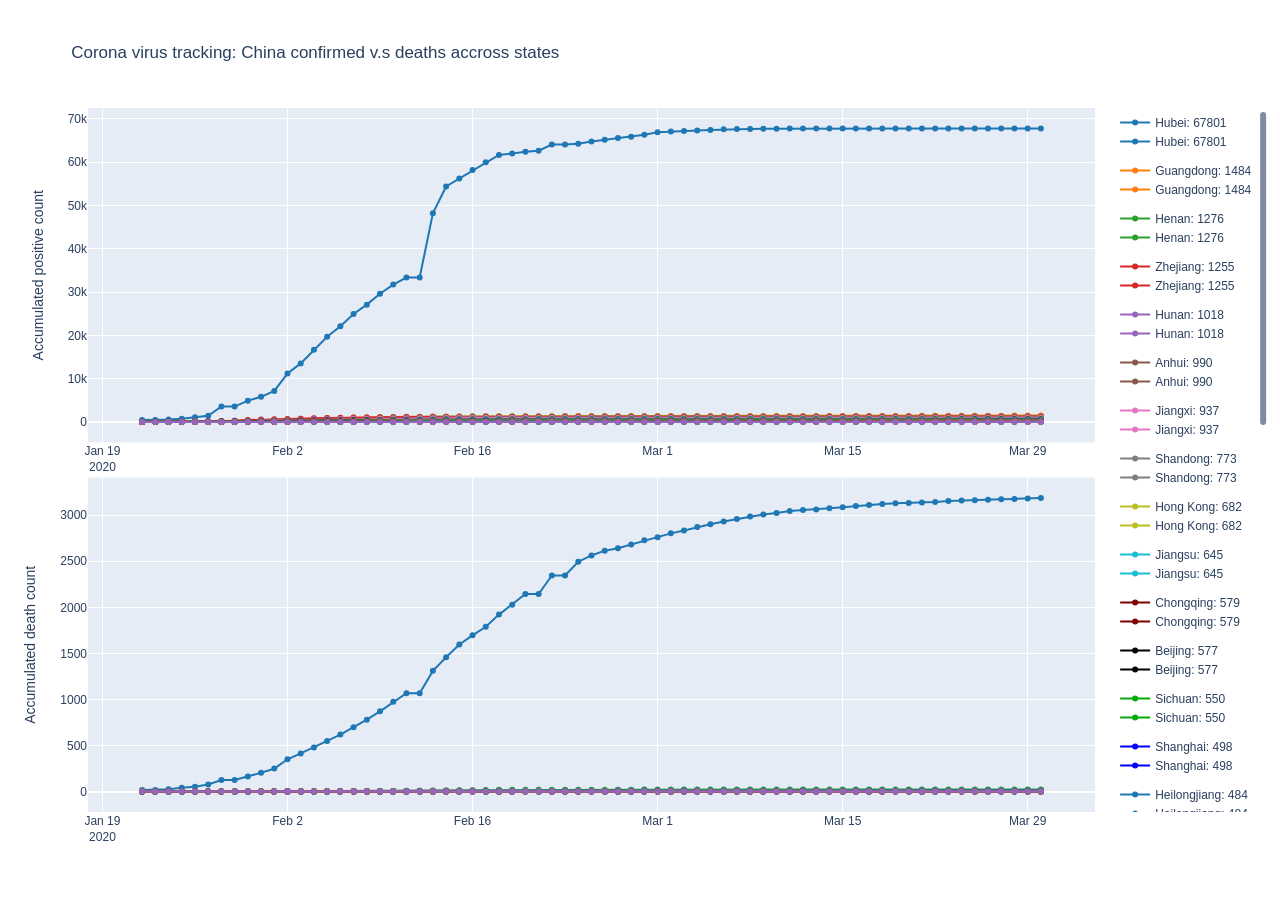
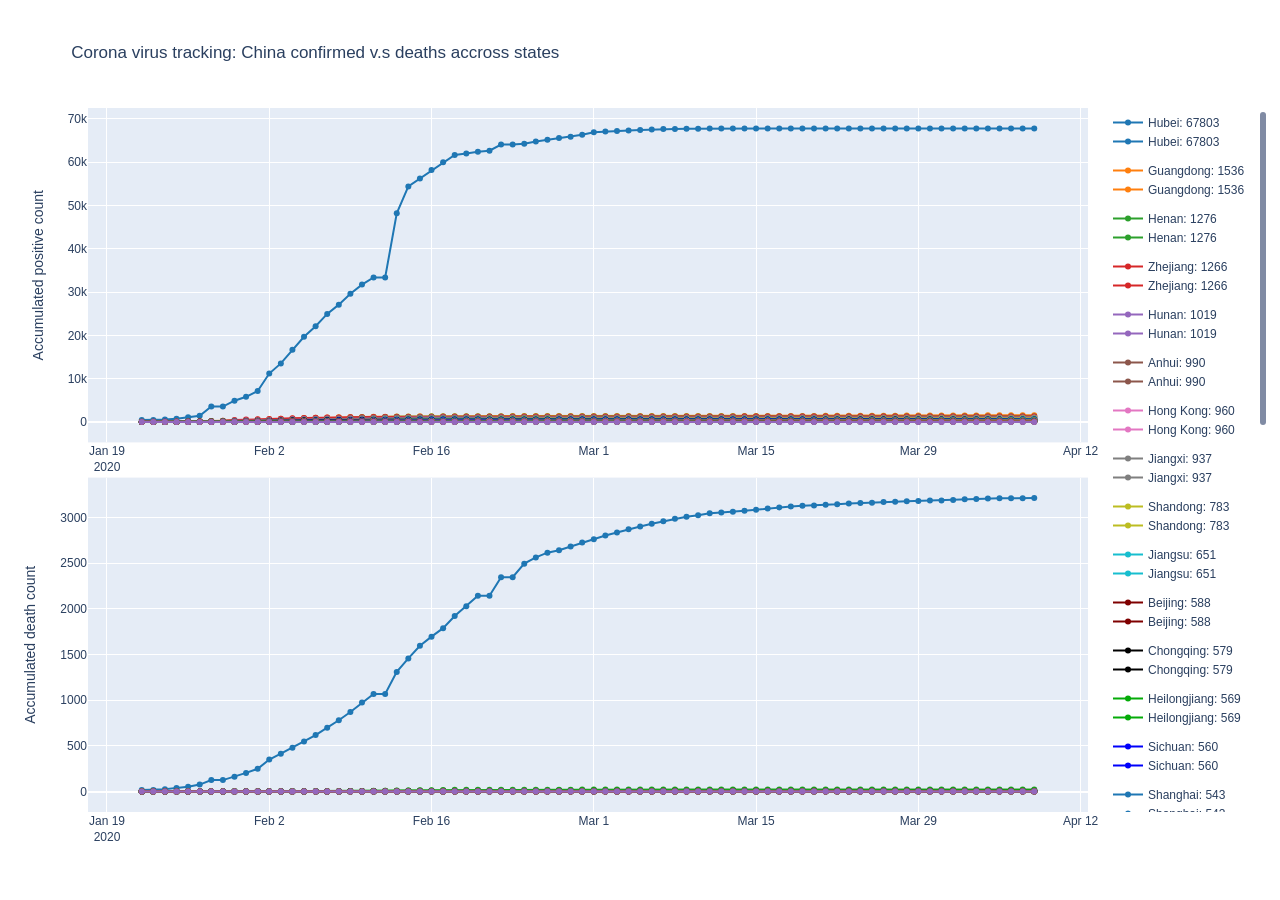
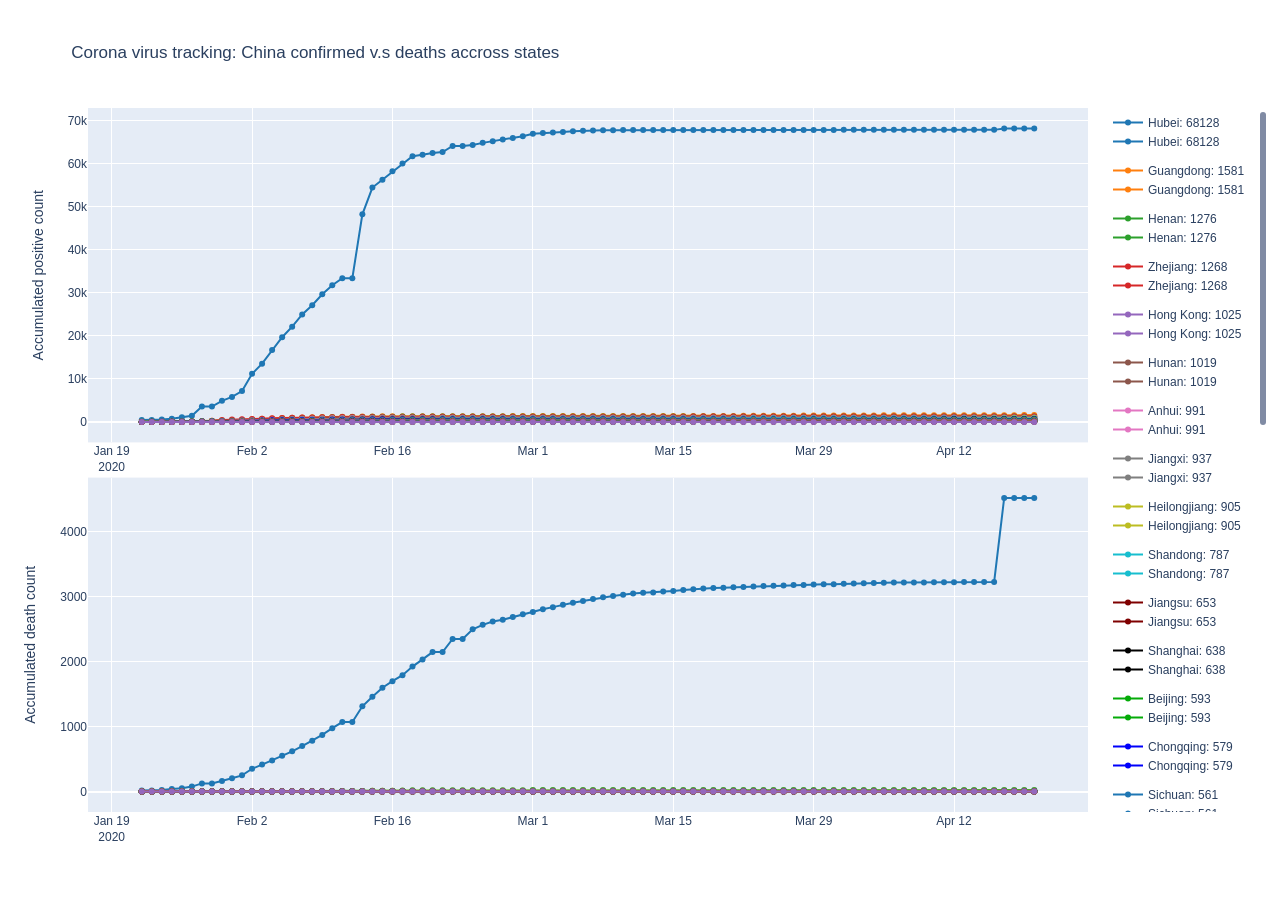
